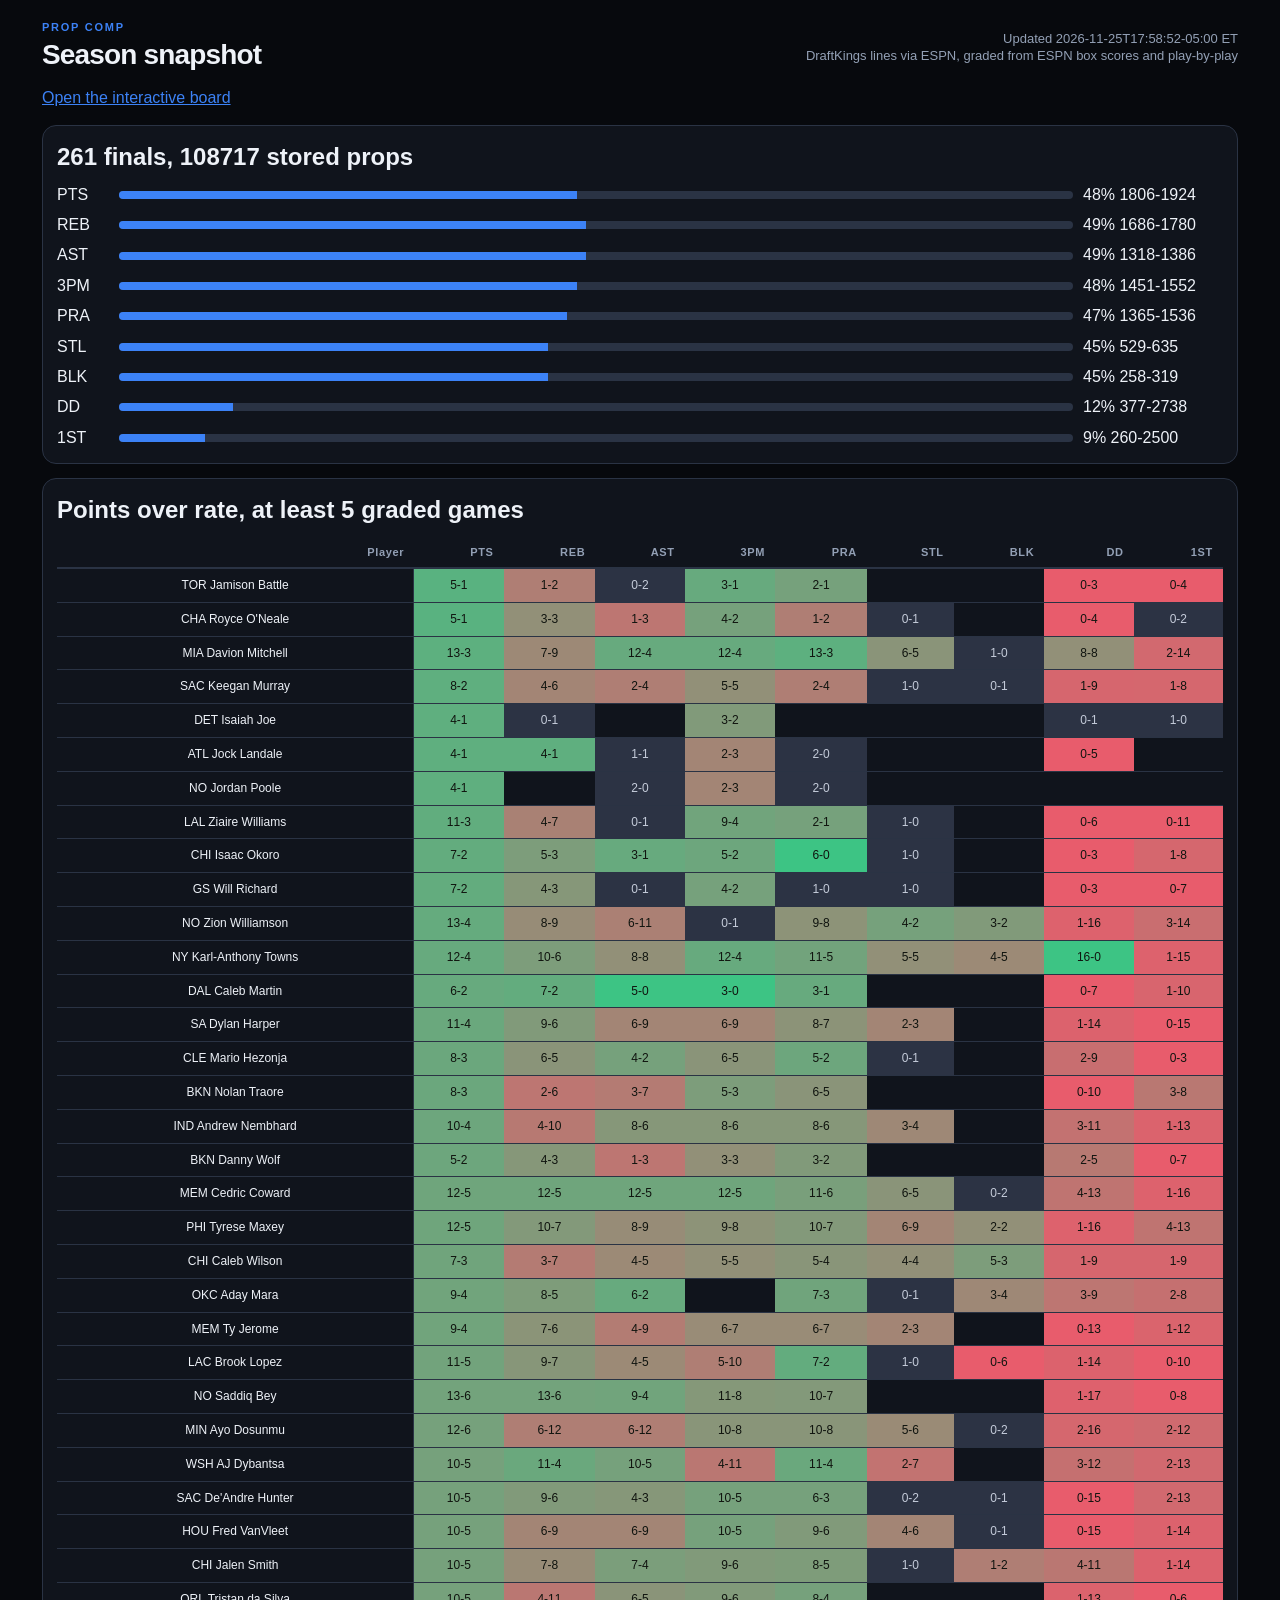
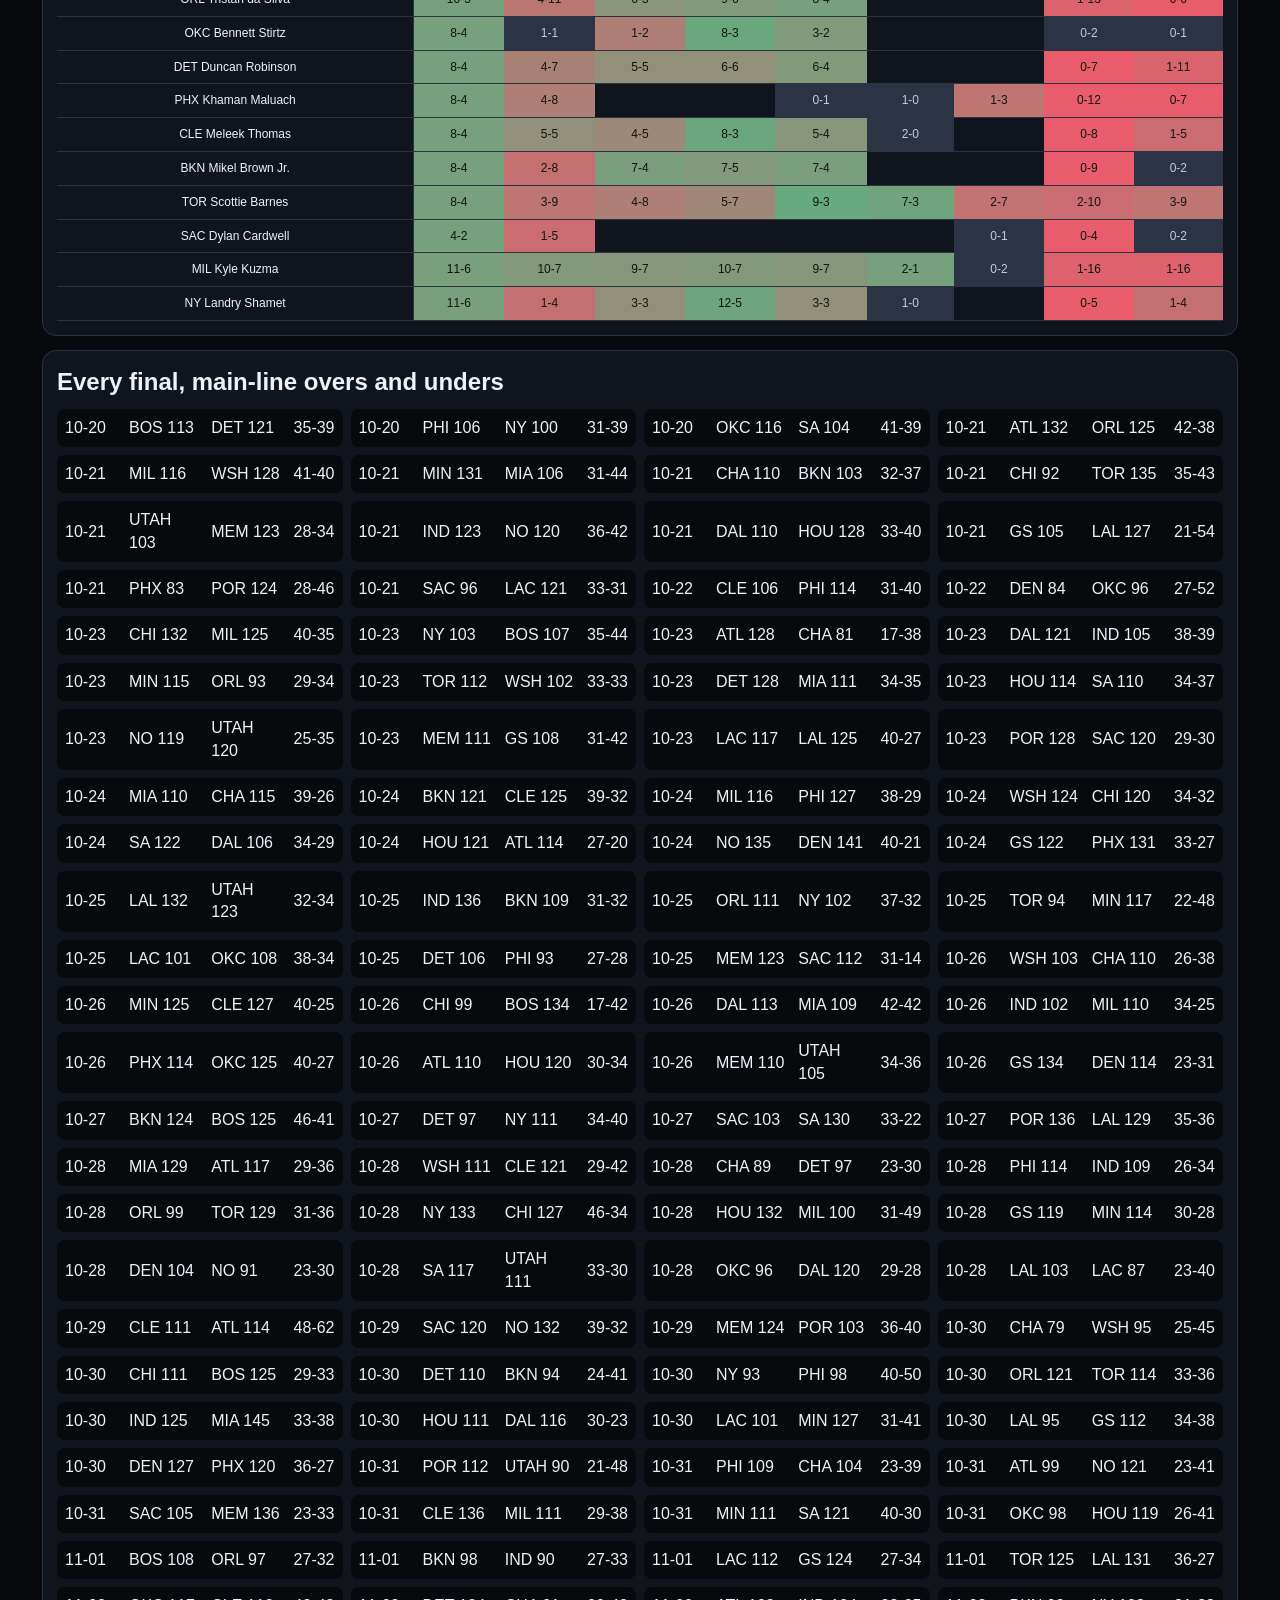
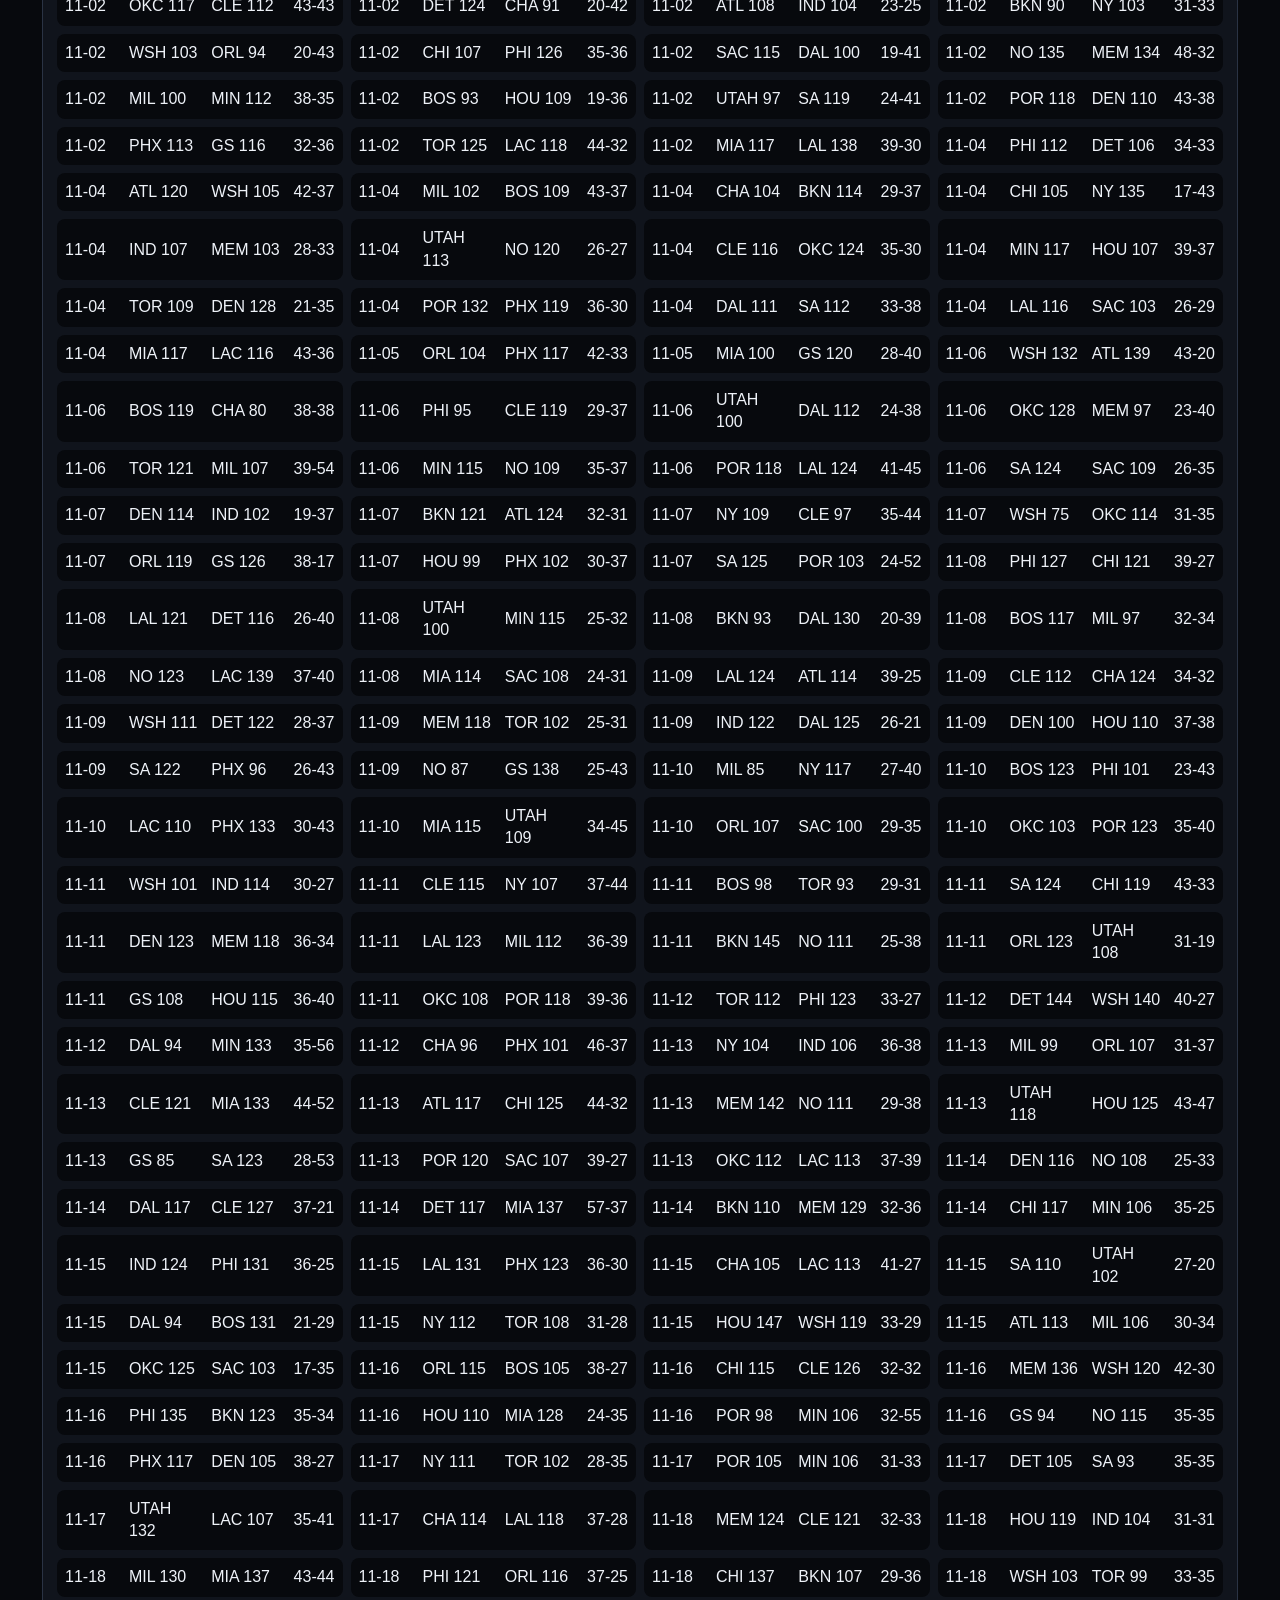
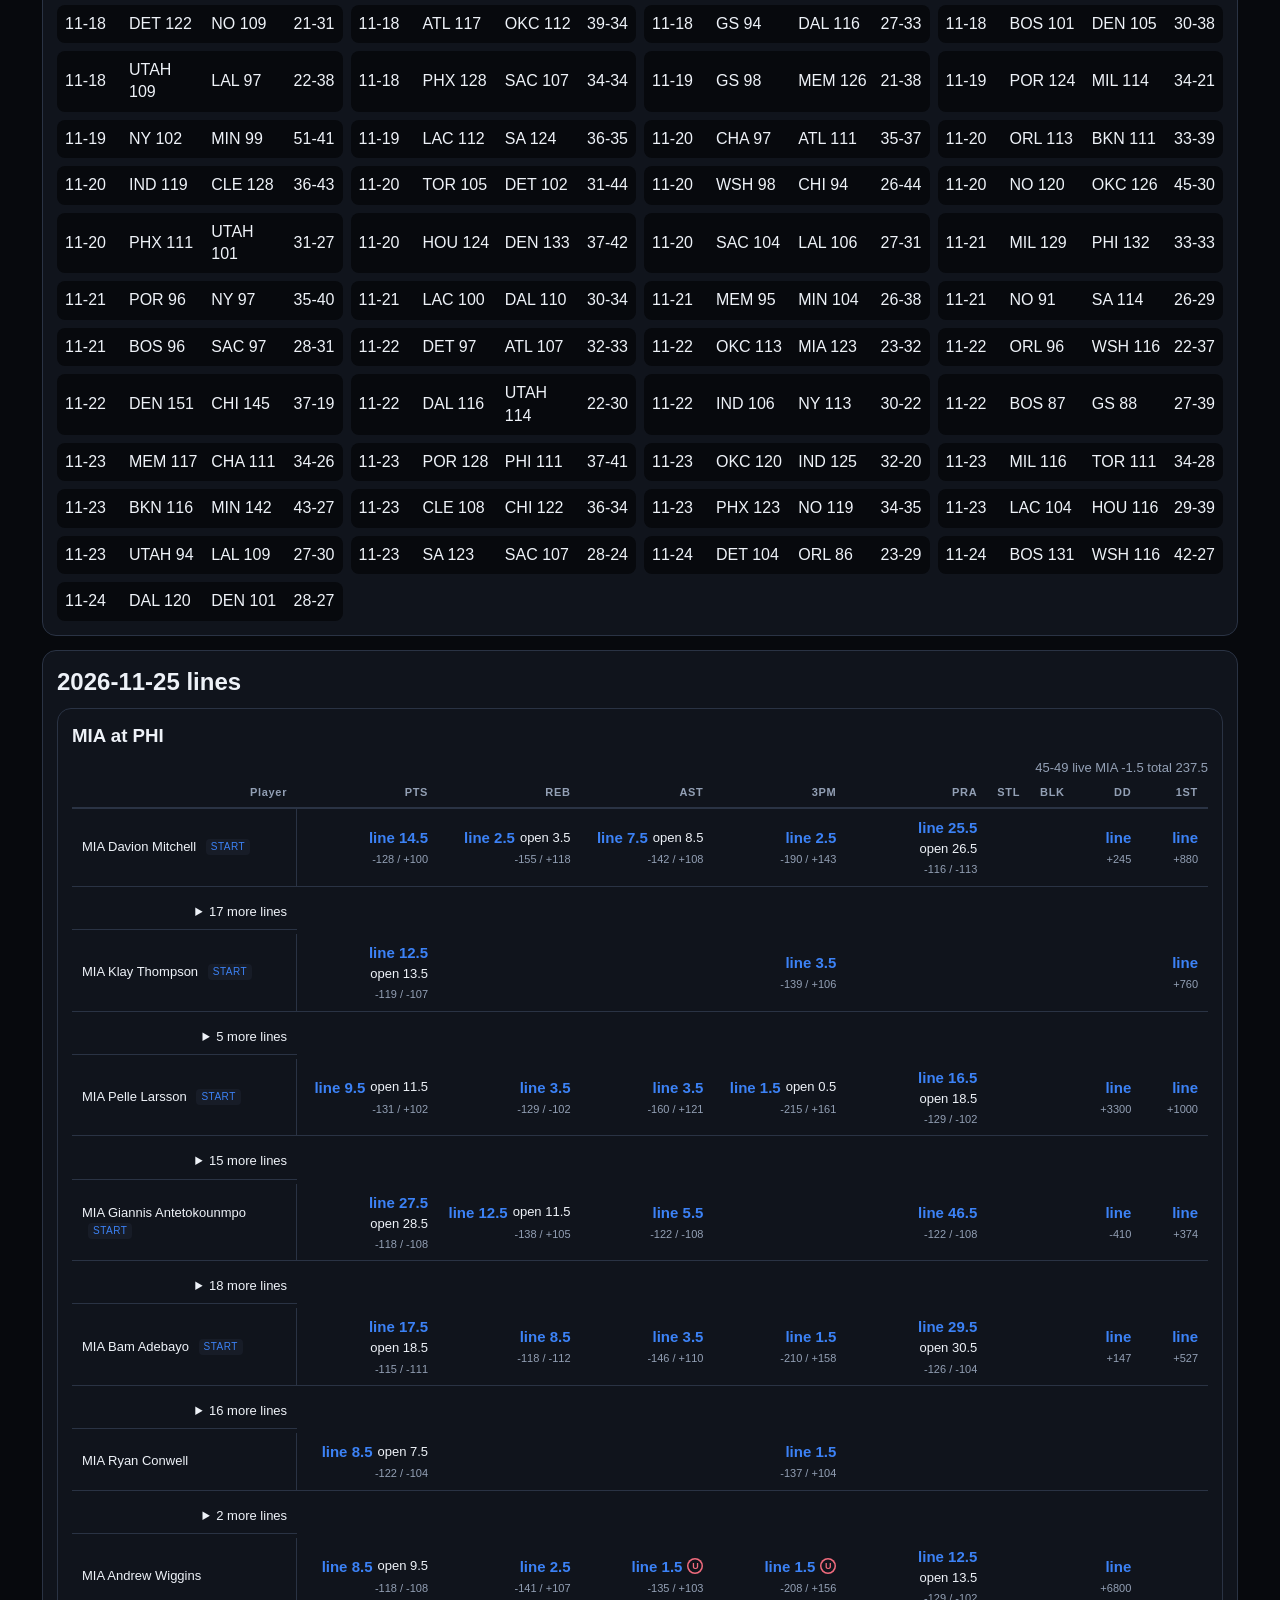
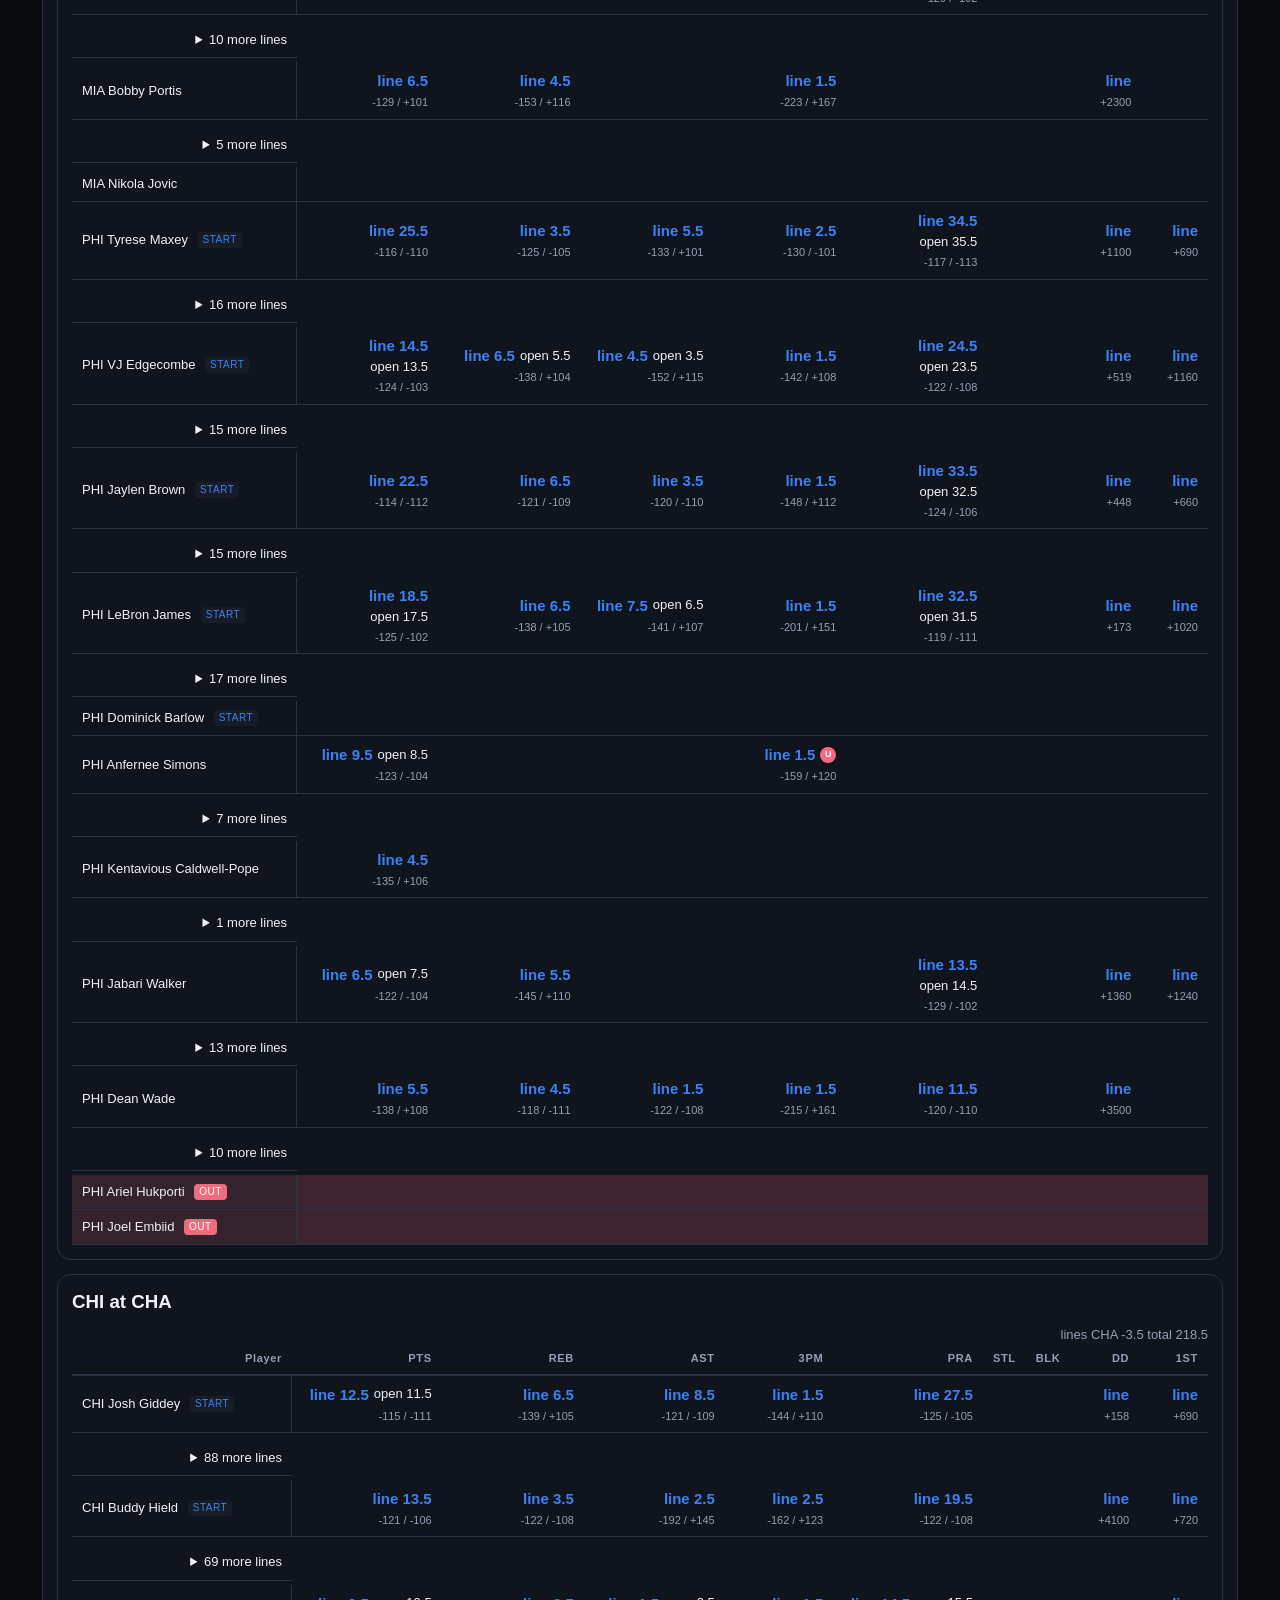
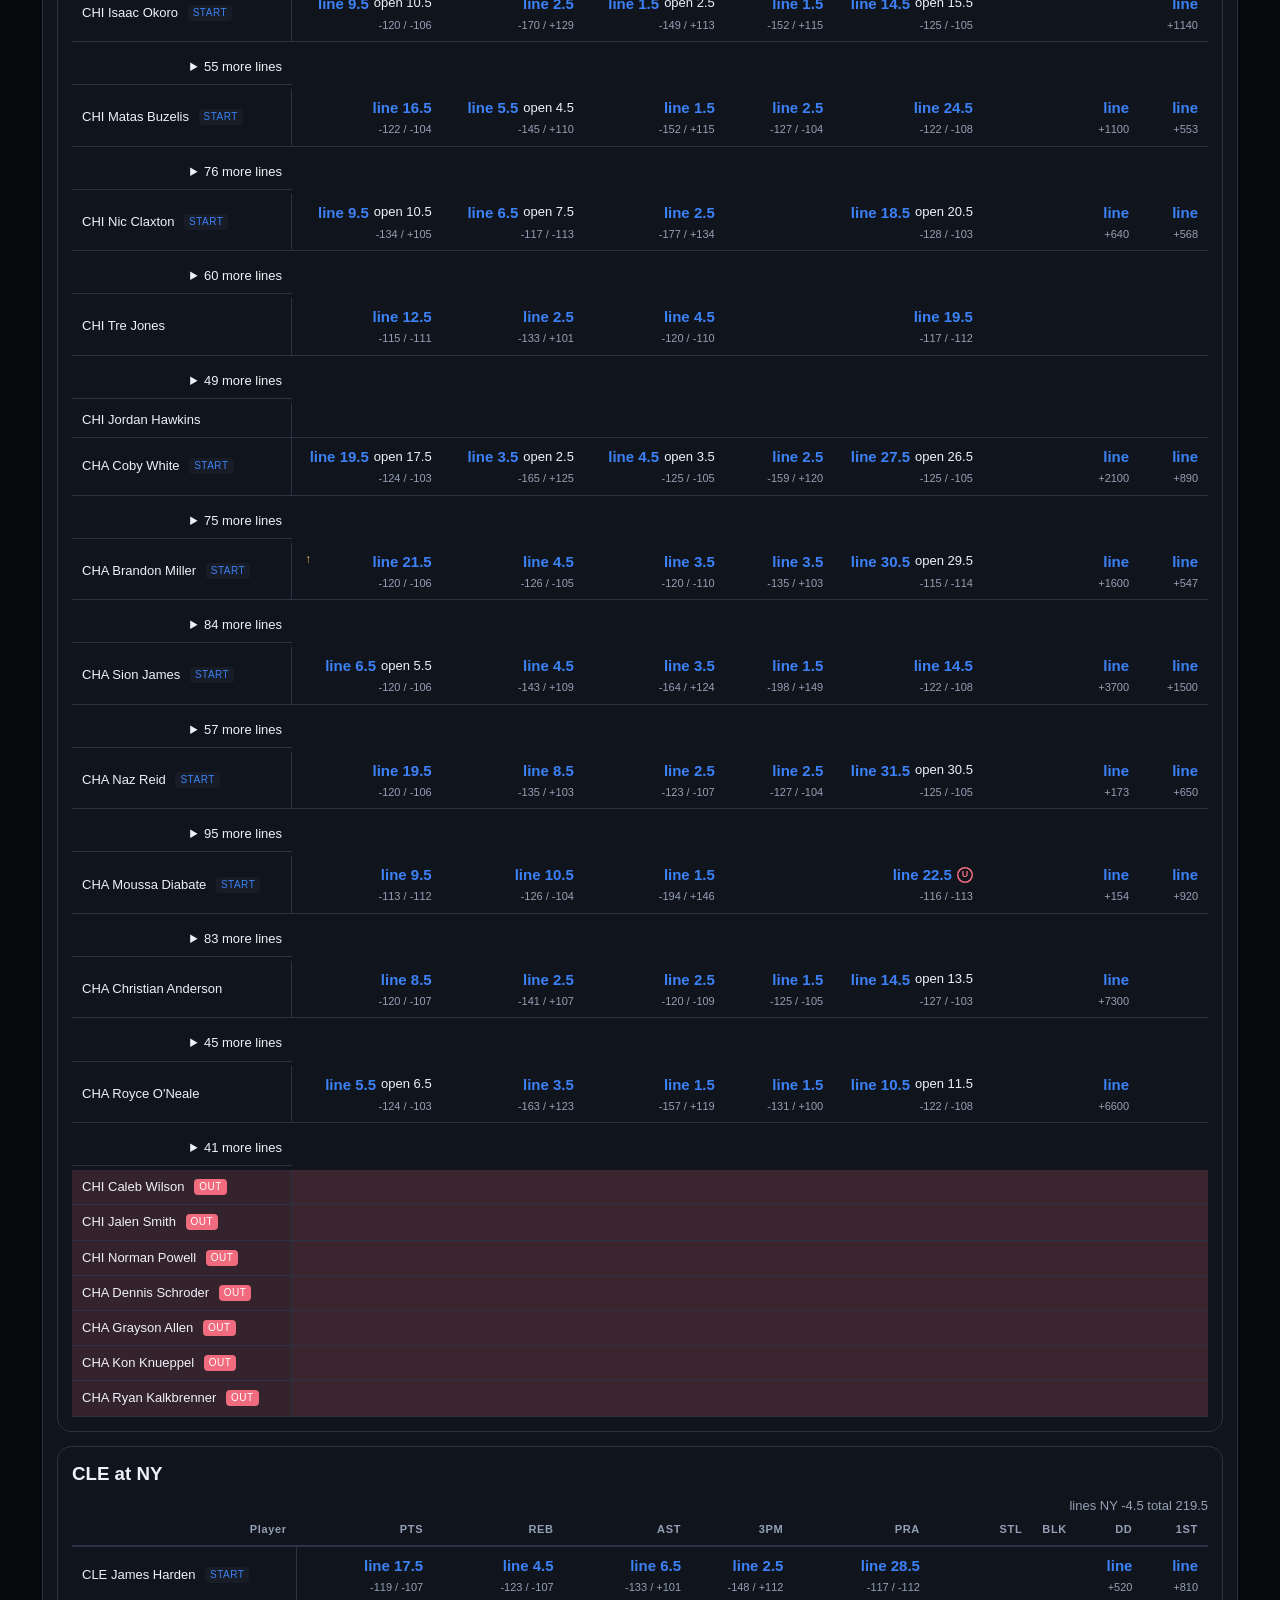
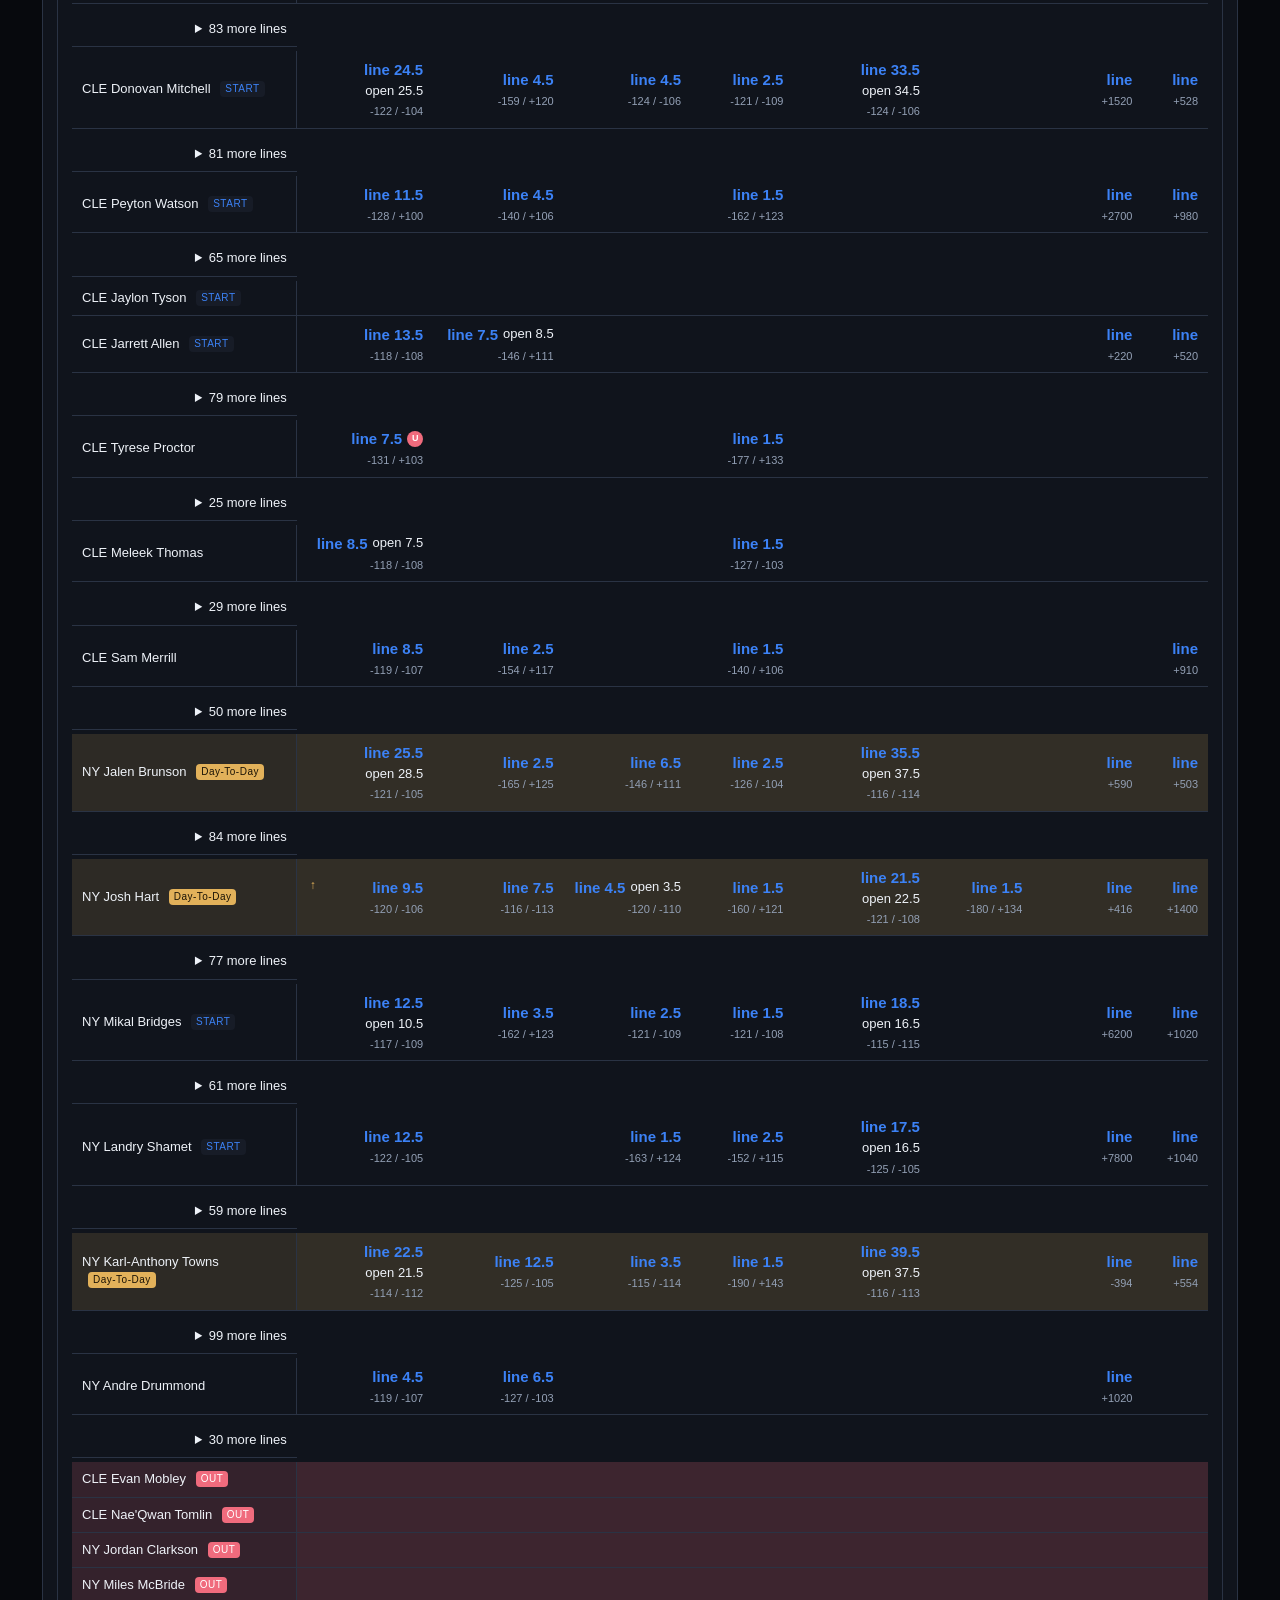
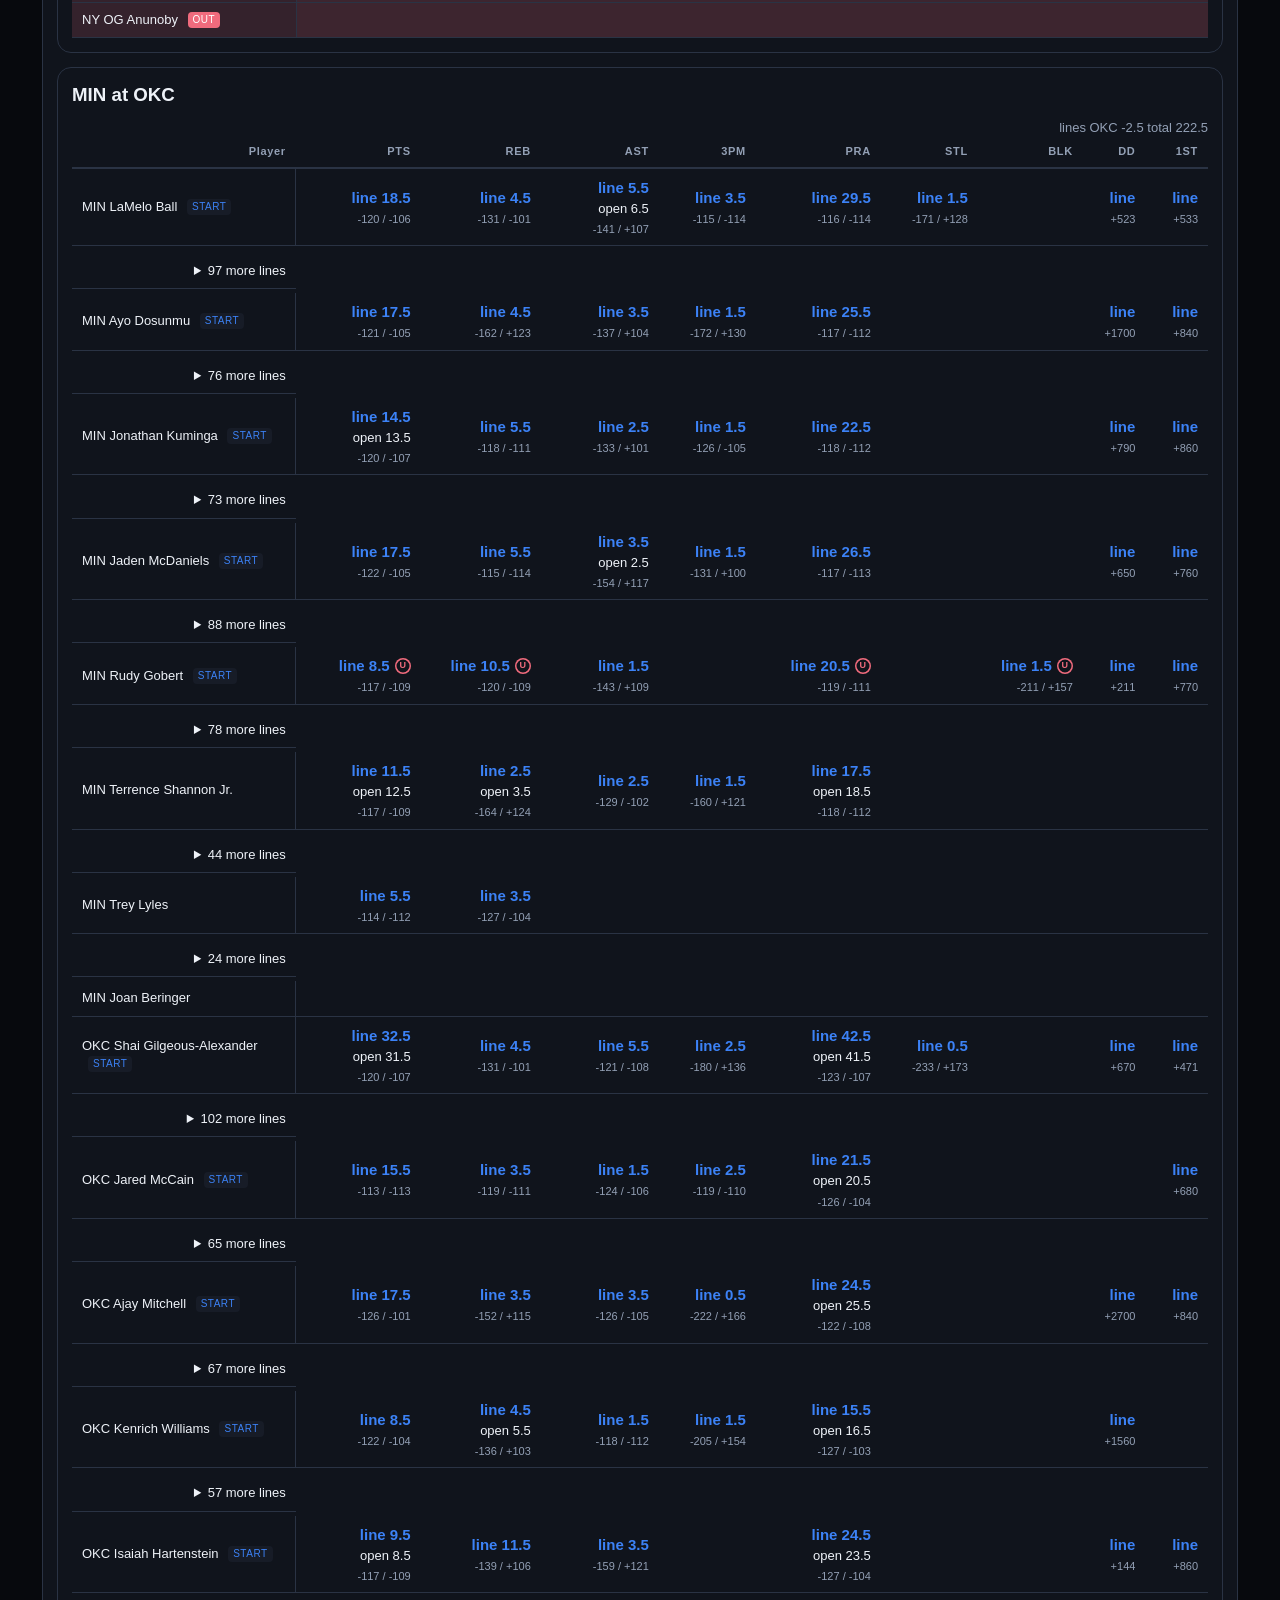
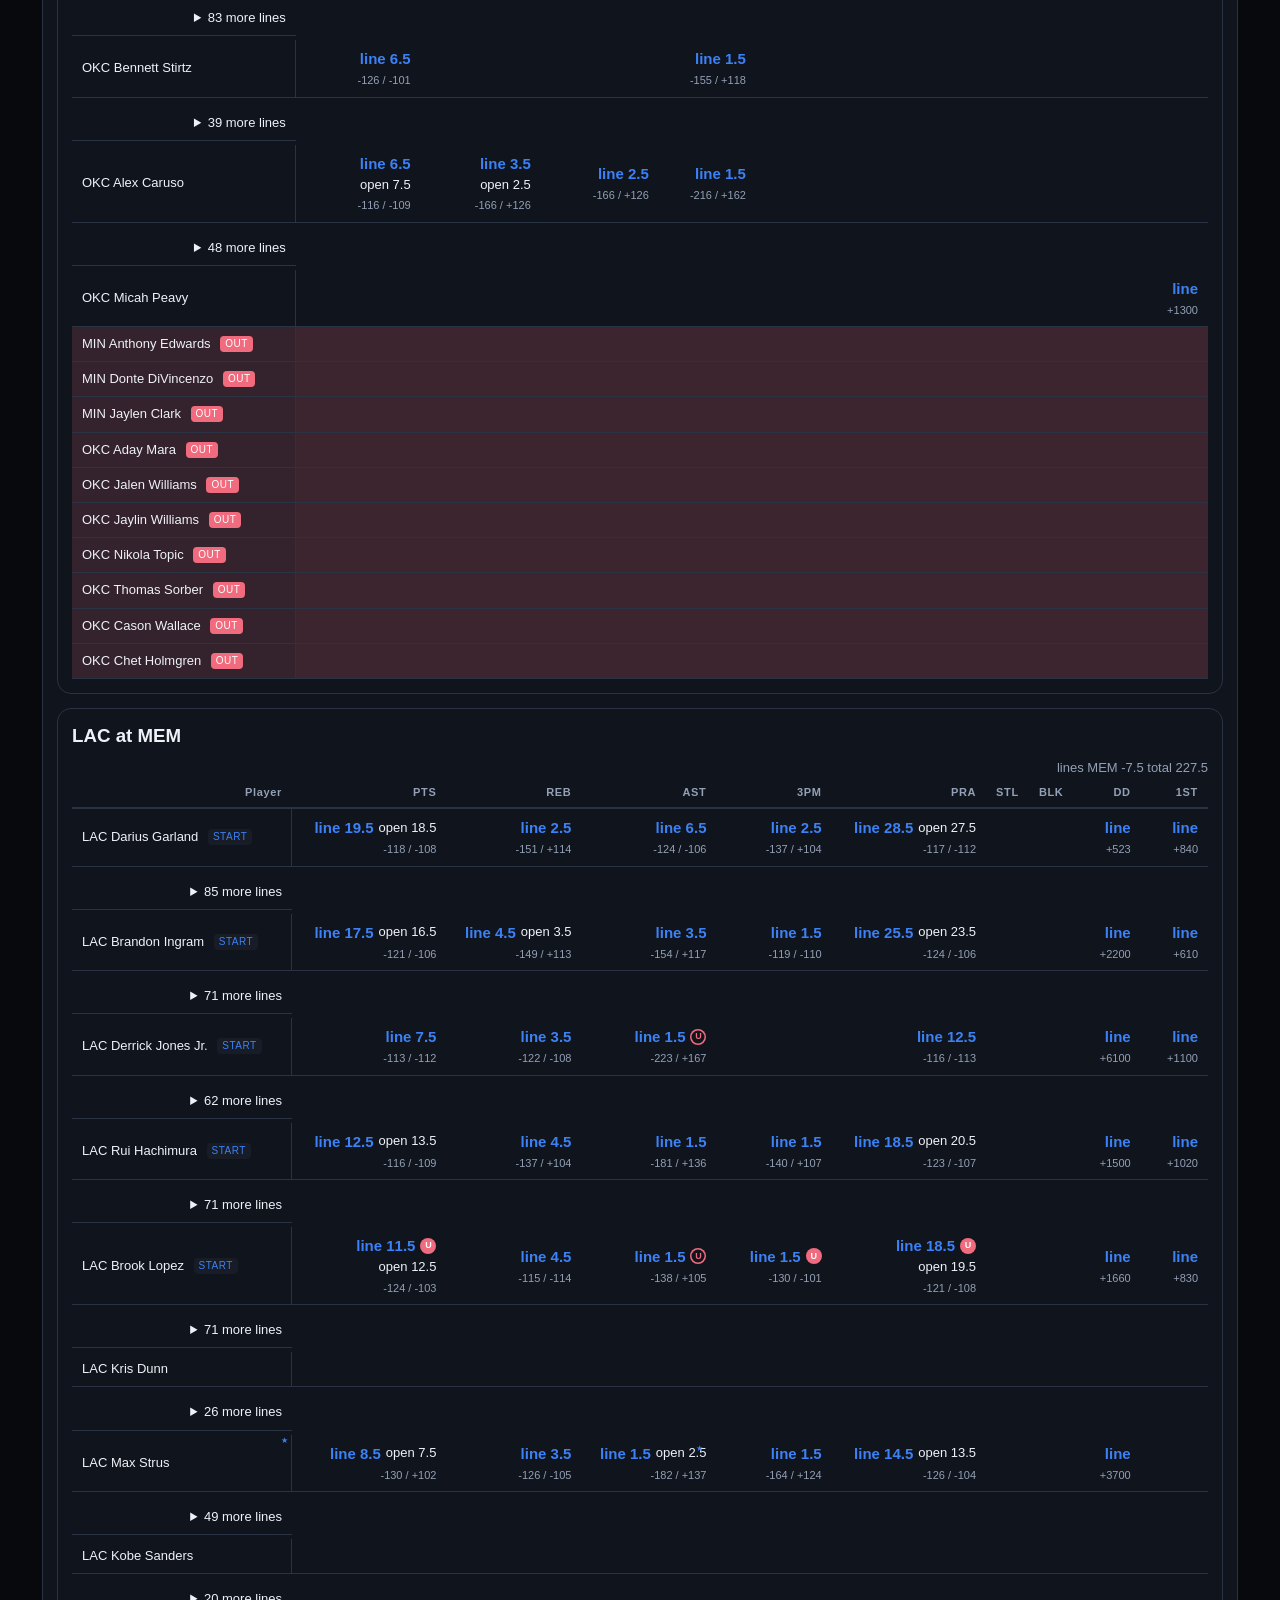
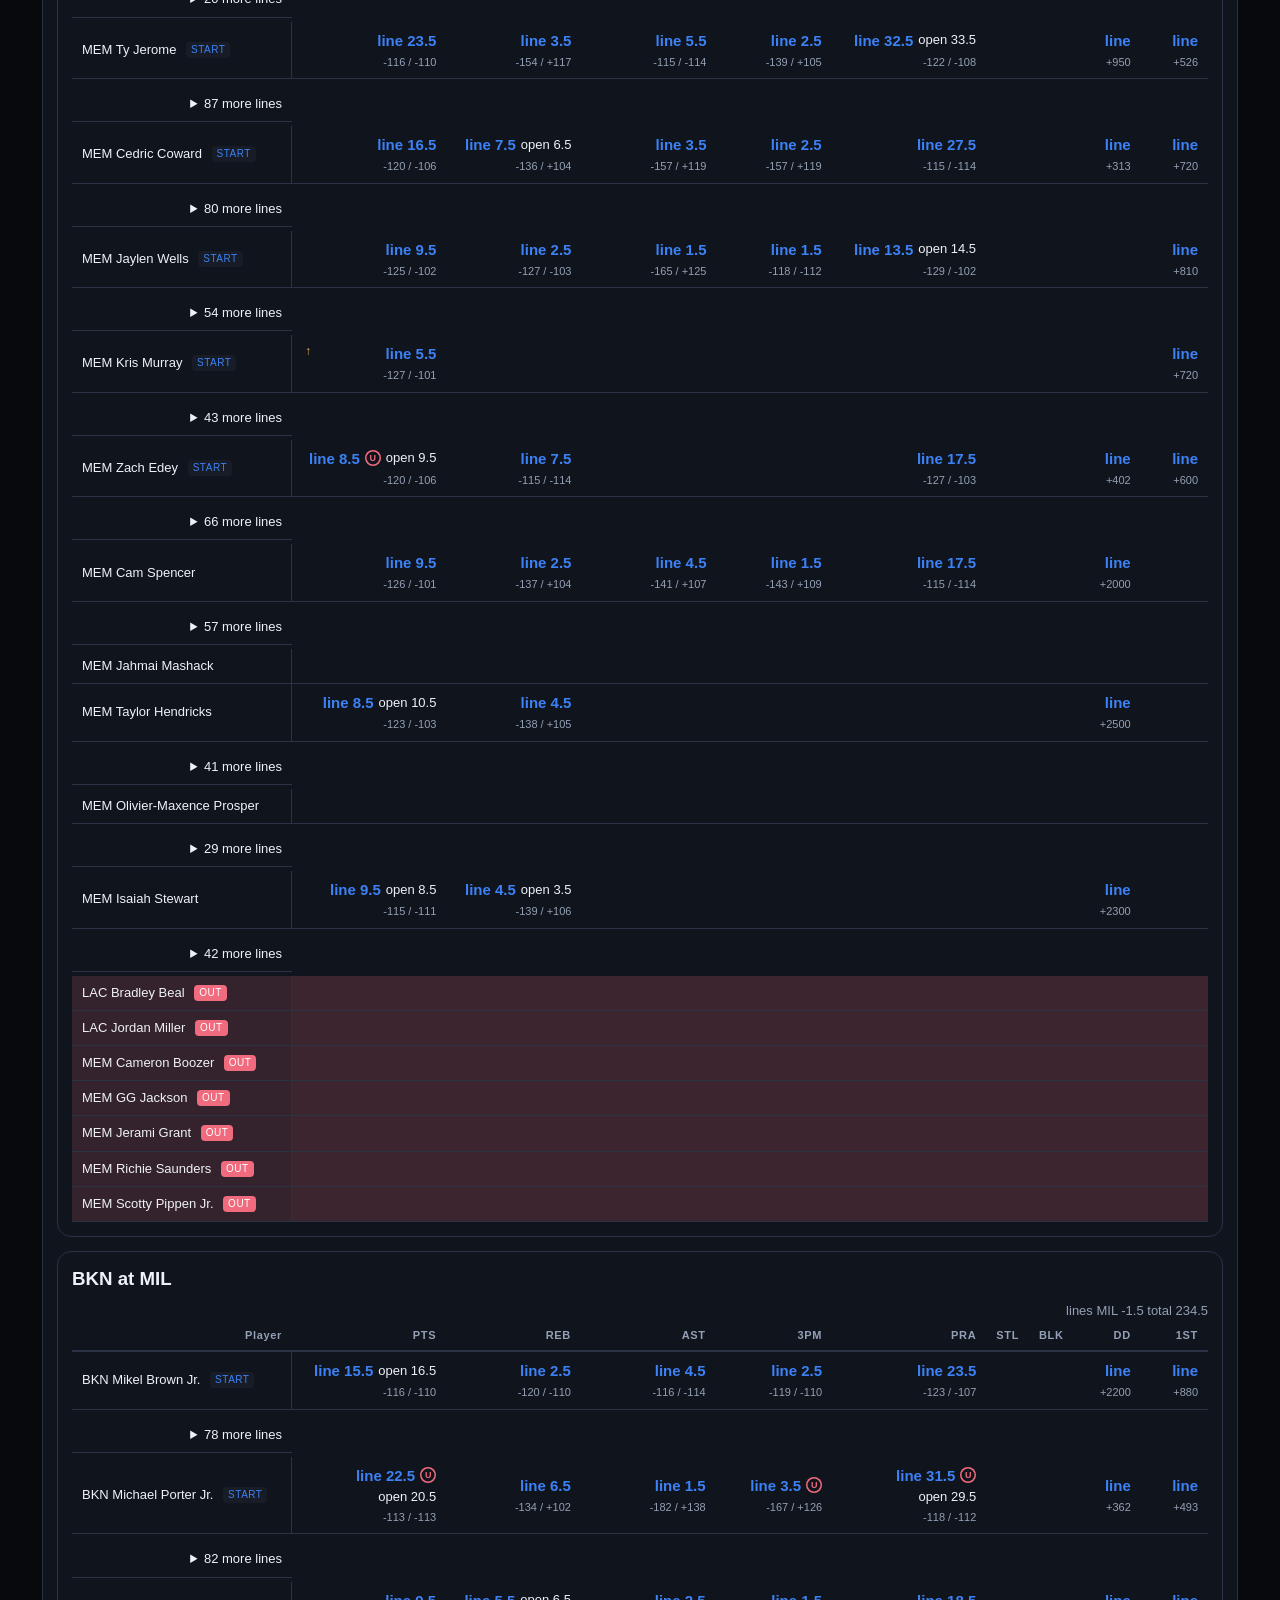
==== docs/snapshot.html @ add300bc "Refresh lines and results." ====
<!DOCTYPE html>
<html lang="en">
<head>
<meta charset="utf-8">
<meta name="viewport" content="width=device-width, initial-scale=1">
<title>Prop Comp snapshot</title>
<link rel="stylesheet" href="styles.css">
</head>
<body>
<header class="top">
<div><p class="mark">Prop Comp</p><h1>Season snapshot</h1></div>
<p class="meta">Updated 2026-11-25T17:58:52-05:00 ET<br>DraftKings lines via ESPN, graded from ESPN box scores and play-by-play</p>
</header>
<p class="jump"><a href="index.html">Open the interactive board</a></p>
<section class="panel">
<h2>261 finals, 108717 stored props</h2>
<div class="bars">
<div class="bar-row"><span>PTS</span><span class="track"><span class="fill" style="width:48%"></span></span><span class="rec">48% 1806-1924</span></div>
<div class="bar-row"><span>REB</span><span class="track"><span class="fill" style="width:49%"></span></span><span class="rec">49% 1686-1780</span></div>
<div class="bar-row"><span>AST</span><span class="track"><span class="fill" style="width:49%"></span></span><span class="rec">49% 1318-1386</span></div>
<div class="bar-row"><span>3PM</span><span class="track"><span class="fill" style="width:48%"></span></span><span class="rec">48% 1451-1552</span></div>
<div class="bar-row"><span>PRA</span><span class="track"><span class="fill" style="width:47%"></span></span><span class="rec">47% 1365-1536</span></div>
<div class="bar-row"><span>STL</span><span class="track"><span class="fill" style="width:45%"></span></span><span class="rec">45% 529-635</span></div>
<div class="bar-row"><span>BLK</span><span class="track"><span class="fill" style="width:45%"></span></span><span class="rec">45% 258-319</span></div>
<div class="bar-row"><span>DD</span><span class="track"><span class="fill" style="width:12%"></span></span><span class="rec">12% 377-2738</span></div>
<div class="bar-row"><span>1ST</span><span class="track"><span class="fill" style="width:9%"></span></span><span class="rec">9% 260-2500</span></div>
</div></section>
<section class="panel"><h2>Points over rate, at least 5 graded games</h2>
<div class="table-wrap"><table class="heat"><thead><tr><th>Player</th><th>PTS</th><th>REB</th><th>AST</th><th>3PM</th><th>PRA</th><th>STL</th><th>BLK</th><th>DD</th><th>1ST</th></tr></thead><tbody><tr><td class="name">TOR Jamison Battle</td><td style="background:rgb(89,178,128);color:#10140f">5-1</td><td style="background:rgb(175,126,116);color:#10140f">1-2</td><td style="background:#2c3344;color:#c5ccda">0-2</td><td style="background:rgb(103,170,126);color:#10140f">3-1</td><td style="background:rgb(118,161,124);color:#10140f">2-1</td><td></td><td></td><td style="background:rgb(232,92,108);color:#10140f">0-3</td><td style="background:rgb(232,92,108);color:#10140f">0-4</td></tr><tr><td class="name">CHA Royce O&#x27;Neale</td><td style="background:rgb(89,178,128);color:#10140f">5-1</td><td style="background:rgb(146,144,120);color:#10140f">3-3</td><td style="background:rgb(189,118,114);color:#10140f">1-3</td><td style="background:rgb(118,161,124);color:#10140f">4-2</td><td style="background:rgb(175,126,116);color:#10140f">1-2</td><td style="background:#2c3344;color:#c5ccda">0-1</td><td></td><td style="background:rgb(232,92,108);color:#10140f">0-4</td><td style="background:#2c3344;color:#c5ccda">0-2</td></tr><tr><td class="name">MIA Davion Mitchell</td><td style="background:rgb(93,176,127);color:#10140f">13-3</td><td style="background:rgb(157,137,118);color:#10140f">7-9</td><td style="background:rgb(103,170,126);color:#10140f">12-4</td><td style="background:rgb(103,170,126);color:#10140f">12-4</td><td style="background:rgb(93,176,127);color:#10140f">13-3</td><td style="background:rgb(138,148,121);color:#10140f">6-5</td><td style="background:#2c3344;color:#c5ccda">1-0</td><td style="background:rgb(146,144,120);color:#10140f">8-8</td><td style="background:rgb(210,105,111);color:#10140f">2-14</td></tr><tr><td class="name">SAC Keegan Murray</td><td style="background:rgb(95,175,127);color:#10140f">8-2</td><td style="background:rgb(163,133,117);color:#10140f">4-6</td><td style="background:rgb(175,126,116);color:#10140f">2-4</td><td style="background:rgb(146,144,120);color:#10140f">5-5</td><td style="background:rgb(175,126,116);color:#10140f">2-4</td><td style="background:#2c3344;color:#c5ccda">1-0</td><td style="background:#2c3344;color:#c5ccda">0-1</td><td style="background:rgb(214,102,110);color:#10140f">1-9</td><td style="background:rgb(213,103,110);color:#10140f">1-8</td></tr><tr><td class="name">DET Isaiah Joe</td><td style="background:rgb(95,175,127);color:#10140f">4-1</td><td style="background:#2c3344;color:#c5ccda">0-1</td><td></td><td style="background:rgb(129,154,122);color:#10140f">3-2</td><td></td><td></td><td></td><td style="background:#2c3344;color:#c5ccda">0-1</td><td style="background:#2c3344;color:#c5ccda">1-0</td></tr><tr><td class="name">ATL Jock Landale</td><td style="background:rgb(95,175,127);color:#10140f">4-1</td><td style="background:rgb(95,175,127);color:#10140f">4-1</td><td style="background:#2c3344;color:#c5ccda">1-1</td><td style="background:rgb(163,133,117);color:#10140f">2-3</td><td style="background:#2c3344;color:#c5ccda">2-0</td><td></td><td></td><td style="background:rgb(232,92,108);color:#10140f">0-5</td><td></td></tr><tr><td class="name">NO Jordan Poole</td><td style="background:rgb(95,175,127);color:#10140f">4-1</td><td></td><td style="background:#2c3344;color:#c5ccda">2-0</td><td style="background:rgb(163,133,117);color:#10140f">2-3</td><td style="background:#2c3344;color:#c5ccda">2-0</td><td></td><td></td><td></td><td></td></tr><tr><td class="name">LAL Ziaire Williams</td><td style="background:rgb(97,173,126);color:#10140f">11-3</td><td style="background:rgb(169,129,116);color:#10140f">4-7</td><td style="background:#2c3344;color:#c5ccda">0-1</td><td style="background:rgb(113,164,124);color:#10140f">9-4</td><td style="background:rgb(118,161,124);color:#10140f">2-1</td><td style="background:#2c3344;color:#c5ccda">1-0</td><td></td><td style="background:rgb(232,92,108);color:#10140f">0-6</td><td style="background:rgb(232,92,108);color:#10140f">0-11</td></tr><tr><td class="name">CHI Isaac Okoro</td><td style="background:rgb(99,172,126);color:#10140f">7-2</td><td style="background:rgb(125,157,123);color:#10140f">5-3</td><td style="background:rgb(103,170,126);color:#10140f">3-1</td><td style="background:rgb(109,166,125);color:#10140f">5-2</td><td style="background:rgb(61,196,132);color:#10140f">6-0</td><td style="background:#2c3344;color:#c5ccda">1-0</td><td></td><td style="background:rgb(232,92,108);color:#10140f">0-3</td><td style="background:rgb(213,103,110);color:#10140f">1-8</td></tr><tr><td class="name">GS Will Richard</td><td style="background:rgb(99,172,126);color:#10140f">7-2</td><td style="background:rgb(134,151,121);color:#10140f">4-3</td><td style="background:#2c3344;color:#c5ccda">0-1</td><td style="background:rgb(118,161,124);color:#10140f">4-2</td><td style="background:#2c3344;color:#c5ccda">1-0</td><td style="background:#2c3344;color:#c5ccda">1-0</td><td></td><td style="background:rgb(232,92,108);color:#10140f">0-3</td><td style="background:rgb(232,92,108);color:#10140f">0-7</td></tr><tr><td class="name">NO Zion Williamson</td><td style="background:rgb(101,171,126);color:#10140f">13-4</td><td style="background:rgb(151,140,119);color:#10140f">8-9</td><td style="background:rgb(171,128,116);color:#10140f">6-11</td><td style="background:#2c3344;color:#c5ccda">0-1</td><td style="background:rgb(141,147,120);color:#10140f">9-8</td><td style="background:rgb(118,161,124);color:#10140f">4-2</td><td style="background:rgb(129,154,122);color:#10140f">3-2</td><td style="background:rgb(221,98,109);color:#10140f">1-16</td><td style="background:rgb(201,110,112);color:#10140f">3-14</td></tr><tr><td class="name">NY Karl-Anthony Towns</td><td style="background:rgb(103,170,126);color:#10140f">12-4</td><td style="background:rgb(125,157,123);color:#10140f">10-6</td><td style="background:rgb(146,144,120);color:#10140f">8-8</td><td style="background:rgb(103,170,126);color:#10140f">12-4</td><td style="background:rgb(114,163,124);color:#10140f">11-5</td><td style="background:rgb(146,144,120);color:#10140f">5-5</td><td style="background:rgb(156,138,118);color:#10140f">4-5</td><td style="background:rgb(61,196,132);color:#10140f">16-0</td><td style="background:rgb(221,98,109);color:#10140f">1-15</td></tr><tr><td class="name">DAL Caleb Martin</td><td style="background:rgb(103,170,126);color:#10140f">6-2</td><td style="background:rgb(99,172,126);color:#10140f">7-2</td><td style="background:rgb(61,196,132);color:#10140f">5-0</td><td style="background:rgb(61,196,132);color:#10140f">3-0</td><td style="background:rgb(103,170,126);color:#10140f">3-1</td><td></td><td></td><td style="background:rgb(232,92,108);color:#10140f">0-7</td><td style="background:rgb(216,101,110);color:#10140f">1-10</td></tr><tr><td class="name">SA Dylan Harper</td><td style="background:rgb(106,168,125);color:#10140f">11-4</td><td style="background:rgb(129,154,122);color:#10140f">9-6</td><td style="background:rgb(163,133,117);color:#10140f">6-9</td><td style="background:rgb(163,133,117);color:#10140f">6-9</td><td style="background:rgb(140,147,120);color:#10140f">8-7</td><td style="background:rgb(163,133,117);color:#10140f">2-3</td><td></td><td style="background:rgb(220,98,109);color:#10140f">1-14</td><td style="background:rgb(232,92,108);color:#10140f">0-15</td></tr><tr><td class="name">CLE Mario Hezonja</td><td style="background:rgb(107,167,125);color:#10140f">8-3</td><td style="background:rgb(138,148,121);color:#10140f">6-5</td><td style="background:rgb(118,161,124);color:#10140f">4-2</td><td style="background:rgb(138,148,121);color:#10140f">6-5</td><td style="background:rgb(109,166,125);color:#10140f">5-2</td><td style="background:#2c3344;color:#c5ccda">0-1</td><td></td><td style="background:rgb(200,110,112);color:#10140f">2-9</td><td style="background:rgb(232,92,108);color:#10140f">0-3</td></tr><tr><td class="name">BKN Nolan Traore</td><td style="background:rgb(107,167,125);color:#10140f">8-3</td><td style="background:rgb(189,118,114);color:#10140f">2-6</td><td style="background:rgb(180,123,115);color:#10140f">3-7</td><td style="background:rgb(125,157,123);color:#10140f">5-3</td><td style="background:rgb(138,148,121);color:#10140f">6-5</td><td></td><td></td><td style="background:rgb(232,92,108);color:#10140f">0-10</td><td style="background:rgb(185,120,114);color:#10140f">3-8</td></tr><tr><td class="name">IND Andrew Nembhard</td><td style="background:rgb(109,166,125);color:#10140f">10-4</td><td style="background:rgb(183,121,114);color:#10140f">4-10</td><td style="background:rgb(134,151,121);color:#10140f">8-6</td><td style="background:rgb(134,151,121);color:#10140f">8-6</td><td style="background:rgb(134,151,121);color:#10140f">8-6</td><td style="background:rgb(158,136,118);color:#10140f">3-4</td><td></td><td style="background:rgb(195,114,113);color:#10140f">3-11</td><td style="background:rgb(219,99,109);color:#10140f">1-13</td></tr><tr><td class="name">BKN Danny Wolf</td><td style="background:rgb(109,166,125);color:#10140f">5-2</td><td style="background:rgb(134,151,121);color:#10140f">4-3</td><td style="background:rgb(189,118,114);color:#10140f">1-3</td><td style="background:rgb(146,144,120);color:#10140f">3-3</td><td style="background:rgb(129,154,122);color:#10140f">3-2</td><td></td><td></td><td style="background:rgb(183,121,114);color:#10140f">2-5</td><td style="background:rgb(232,92,108);color:#10140f">0-7</td></tr><tr><td class="name">MEM Cedric Coward</td><td style="background:rgb(111,165,124);color:#10140f">12-5</td><td style="background:rgb(111,165,124);color:#10140f">12-5</td><td style="background:rgb(111,165,124);color:#10140f">12-5</td><td style="background:rgb(111,165,124);color:#10140f">12-5</td><td style="background:rgb(121,159,123);color:#10140f">11-6</td><td style="background:rgb(138,148,121);color:#10140f">6-5</td><td style="background:#2c3344;color:#c5ccda">0-2</td><td style="background:rgb(191,116,113);color:#10140f">4-13</td><td style="background:rgb(221,98,109);color:#10140f">1-16</td></tr><tr><td class="name">PHI Tyrese Maxey</td><td style="background:rgb(111,165,124);color:#10140f">12-5</td><td style="background:rgb(131,153,122);color:#10140f">10-7</td><td style="background:rgb(151,140,119);color:#10140f">8-9</td><td style="background:rgb(141,147,120);color:#10140f">9-8</td><td style="background:rgb(131,153,122);color:#10140f">10-7</td><td style="background:rgb(163,133,117);color:#10140f">6-9</td><td style="background:rgb(146,144,120);color:#10140f">2-2</td><td style="background:rgb(221,98,109);color:#10140f">1-16</td><td style="background:rgb(191,116,113);color:#10140f">4-13</td></tr><tr><td class="name">CHI Caleb Wilson</td><td style="background:rgb(112,164,124);color:#10140f">7-3</td><td style="background:rgb(180,123,115);color:#10140f">3-7</td><td style="background:rgb(156,138,118);color:#10140f">4-5</td><td style="background:rgb(146,144,120);color:#10140f">5-5</td><td style="background:rgb(137,149,121);color:#10140f">5-4</td><td style="background:rgb(146,144,120);color:#10140f">4-4</td><td style="background:rgb(125,157,123);color:#10140f">5-3</td><td style="background:rgb(214,102,110);color:#10140f">1-9</td><td style="background:rgb(214,102,110);color:#10140f">1-9</td></tr><tr><td class="name">OKC Aday Mara</td><td style="background:rgb(113,164,124);color:#10140f">9-4</td><td style="background:rgb(126,156,122);color:#10140f">8-5</td><td style="background:rgb(103,170,126);color:#10140f">6-2</td><td></td><td style="background:rgb(112,164,124);color:#10140f">7-3</td><td style="background:#2c3344;color:#c5ccda">0-1</td><td style="background:rgb(158,136,118);color:#10140f">3-4</td><td style="background:rgb(189,118,114);color:#10140f">3-9</td><td style="background:rgb(197,112,112);color:#10140f">2-8</td></tr><tr><td class="name">MEM Ty Jerome</td><td style="background:rgb(113,164,124);color:#10140f">9-4</td><td style="background:rgb(139,148,120);color:#10140f">7-6</td><td style="background:rgb(179,124,115);color:#10140f">4-9</td><td style="background:rgb(153,140,119);color:#10140f">6-7</td><td style="background:rgb(153,140,119);color:#10140f">6-7</td><td style="background:rgb(163,133,117);color:#10140f">2-3</td><td></td><td style="background:rgb(232,92,108);color:#10140f">0-13</td><td style="background:rgb(218,100,109);color:#10140f">1-12</td></tr><tr><td class="name">LAC Brook Lopez</td><td style="background:rgb(114,163,124);color:#10140f">11-5</td><td style="background:rgb(135,150,121);color:#10140f">9-7</td><td style="background:rgb(156,138,118);color:#10140f">4-5</td><td style="background:rgb(175,126,116);color:#10140f">5-10</td><td style="background:rgb(99,172,126);color:#10140f">7-2</td><td style="background:#2c3344;color:#c5ccda">1-0</td><td style="background:rgb(232,92,108);color:#10140f">0-6</td><td style="background:rgb(220,98,109);color:#10140f">1-14</td><td style="background:rgb(232,92,108);color:#10140f">0-10</td></tr><tr><td class="name">NO Saddiq Bey</td><td style="background:rgb(115,163,124);color:#10140f">13-6</td><td style="background:rgb(115,163,124);color:#10140f">13-6</td><td style="background:rgb(113,164,124);color:#10140f">9-4</td><td style="background:rgb(133,152,121);color:#10140f">11-8</td><td style="background:rgb(131,153,122);color:#10140f">10-7</td><td></td><td></td><td style="background:rgb(222,97,109);color:#10140f">1-17</td><td style="background:rgb(232,92,108);color:#10140f">0-8</td></tr><tr><td class="name">MIN Ayo Dosunmu</td><td style="background:rgb(118,161,124);color:#10140f">12-6</td><td style="background:rgb(175,126,116);color:#10140f">6-12</td><td style="background:rgb(175,126,116);color:#10140f">6-12</td><td style="background:rgb(137,149,121);color:#10140f">10-8</td><td style="background:rgb(137,149,121);color:#10140f">10-8</td><td style="background:rgb(154,139,118);color:#10140f">5-6</td><td style="background:#2c3344;color:#c5ccda">0-2</td><td style="background:rgb(213,103,110);color:#10140f">2-16</td><td style="background:rgb(207,106,111);color:#10140f">2-12</td></tr><tr><td class="name">WSH AJ Dybantsa</td><td style="background:rgb(118,161,124);color:#10140f">10-5</td><td style="background:rgb(106,168,125);color:#10140f">11-4</td><td style="background:rgb(118,161,124);color:#10140f">10-5</td><td style="background:rgb(186,119,114);color:#10140f">4-11</td><td style="background:rgb(106,168,125);color:#10140f">11-4</td><td style="background:rgb(194,115,113);color:#10140f">2-7</td><td></td><td style="background:rgb(197,112,112);color:#10140f">3-12</td><td style="background:rgb(209,105,111);color:#10140f">2-13</td></tr><tr><td class="name">SAC De&#x27;Andre Hunter</td><td style="background:rgb(118,161,124);color:#10140f">10-5</td><td style="background:rgb(129,154,122);color:#10140f">9-6</td><td style="background:rgb(134,151,121);color:#10140f">4-3</td><td style="background:rgb(118,161,124);color:#10140f">10-5</td><td style="background:rgb(118,161,124);color:#10140f">6-3</td><td style="background:#2c3344;color:#c5ccda">0-2</td><td style="background:#2c3344;color:#c5ccda">0-1</td><td style="background:rgb(232,92,108);color:#10140f">0-15</td><td style="background:rgb(209,105,111);color:#10140f">2-13</td></tr><tr><td class="name">HOU Fred VanVleet</td><td style="background:rgb(118,161,124);color:#10140f">10-5</td><td style="background:rgb(163,133,117);color:#10140f">6-9</td><td style="background:rgb(163,133,117);color:#10140f">6-9</td><td style="background:rgb(118,161,124);color:#10140f">10-5</td><td style="background:rgb(129,154,122);color:#10140f">9-6</td><td style="background:rgb(163,133,117);color:#10140f">4-6</td><td style="background:#2c3344;color:#c5ccda">0-1</td><td style="background:rgb(232,92,108);color:#10140f">0-15</td><td style="background:rgb(220,98,109);color:#10140f">1-14</td></tr><tr><td class="name">CHI Jalen Smith</td><td style="background:rgb(118,161,124);color:#10140f">10-5</td><td style="background:rgb(152,140,119);color:#10140f">7-8</td><td style="background:rgb(123,158,123);color:#10140f">7-4</td><td style="background:rgb(129,154,122);color:#10140f">9-6</td><td style="background:rgb(126,156,122);color:#10140f">8-5</td><td style="background:#2c3344;color:#c5ccda">1-0</td><td style="background:rgb(175,126,116);color:#10140f">1-2</td><td style="background:rgb(186,119,114);color:#10140f">4-11</td><td style="background:rgb(220,98,109);color:#10140f">1-14</td></tr><tr><td class="name">ORL Tristan da Silva</td><td style="background:rgb(118,161,124);color:#10140f">10-5</td><td style="background:rgb(186,119,114);color:#10140f">4-11</td><td style="background:rgb(138,148,121);color:#10140f">6-5</td><td style="background:rgb(129,154,122);color:#10140f">9-6</td><td style="background:rgb(118,161,124);color:#10140f">8-4</td><td></td><td></td><td style="background:rgb(219,99,109);color:#10140f">1-13</td><td style="background:rgb(232,92,108);color:#10140f">0-6</td></tr><tr><td class="name">OKC Bennett Stirtz</td><td style="background:rgb(118,161,124);color:#10140f">8-4</td><td style="background:#2c3344;color:#c5ccda">1-1</td><td style="background:rgb(175,126,116);color:#10140f">1-2</td><td style="background:rgb(107,167,125);color:#10140f">8-3</td><td style="background:rgb(129,154,122);color:#10140f">3-2</td><td></td><td></td><td style="background:#2c3344;color:#c5ccda">0-2</td><td style="background:#2c3344;color:#c5ccda">0-1</td></tr><tr><td class="name">DET Duncan Robinson</td><td style="background:rgb(118,161,124);color:#10140f">8-4</td><td style="background:rgb(169,129,116);color:#10140f">4-7</td><td style="background:rgb(146,144,120);color:#10140f">5-5</td><td style="background:rgb(146,144,120);color:#10140f">6-6</td><td style="background:rgb(129,154,122);color:#10140f">6-4</td><td></td><td></td><td style="background:rgb(232,92,108);color:#10140f">0-7</td><td style="background:rgb(217,100,110);color:#10140f">1-11</td></tr><tr><td class="name">PHX Khaman Maluach</td><td style="background:rgb(118,161,124);color:#10140f">8-4</td><td style="background:rgb(175,126,116);color:#10140f">4-8</td><td></td><td></td><td style="background:#2c3344;color:#c5ccda">0-1</td><td style="background:#2c3344;color:#c5ccda">1-0</td><td style="background:rgb(189,118,114);color:#10140f">1-3</td><td style="background:rgb(232,92,108);color:#10140f">0-12</td><td style="background:rgb(232,92,108);color:#10140f">0-7</td></tr><tr><td class="name">CLE Meleek Thomas</td><td style="background:rgb(118,161,124);color:#10140f">8-4</td><td style="background:rgb(146,144,120);color:#10140f">5-5</td><td style="background:rgb(156,138,118);color:#10140f">4-5</td><td style="background:rgb(107,167,125);color:#10140f">8-3</td><td style="background:rgb(137,149,121);color:#10140f">5-4</td><td style="background:#2c3344;color:#c5ccda">2-0</td><td></td><td style="background:rgb(232,92,108);color:#10140f">0-8</td><td style="background:rgb(203,109,112);color:#10140f">1-5</td></tr><tr><td class="name">BKN Mikel Brown Jr.</td><td style="background:rgb(118,161,124);color:#10140f">8-4</td><td style="background:rgb(197,112,112);color:#10140f">2-8</td><td style="background:rgb(123,158,123);color:#10140f">7-4</td><td style="background:rgb(132,152,122);color:#10140f">7-5</td><td style="background:rgb(123,158,123);color:#10140f">7-4</td><td></td><td></td><td style="background:rgb(232,92,108);color:#10140f">0-9</td><td style="background:#2c3344;color:#c5ccda">0-2</td></tr><tr><td class="name">TOR Scottie Barnes</td><td style="background:rgb(118,161,124);color:#10140f">8-4</td><td style="background:rgb(189,118,114);color:#10140f">3-9</td><td style="background:rgb(175,126,116);color:#10140f">4-8</td><td style="background:rgb(160,135,118);color:#10140f">5-7</td><td style="background:rgb(103,170,126);color:#10140f">9-3</td><td style="background:rgb(112,164,124);color:#10140f">7-3</td><td style="background:rgb(194,115,113);color:#10140f">2-7</td><td style="background:rgb(203,109,112);color:#10140f">2-10</td><td style="background:rgb(189,118,114);color:#10140f">3-9</td></tr><tr><td class="name">SAC Dylan Cardwell</td><td style="background:rgb(118,161,124);color:#10140f">4-2</td><td style="background:rgb(203,109,112);color:#10140f">1-5</td><td></td><td></td><td></td><td></td><td style="background:#2c3344;color:#c5ccda">0-1</td><td style="background:rgb(232,92,108);color:#10140f">0-4</td><td style="background:#2c3344;color:#c5ccda">0-2</td></tr><tr><td class="name">MIL Kyle Kuzma</td><td style="background:rgb(121,159,123);color:#10140f">11-6</td><td style="background:rgb(131,153,122);color:#10140f">10-7</td><td style="background:rgb(135,150,121);color:#10140f">9-7</td><td style="background:rgb(131,153,122);color:#10140f">10-7</td><td style="background:rgb(135,150,121);color:#10140f">9-7</td><td style="background:rgb(118,161,124);color:#10140f">2-1</td><td style="background:#2c3344;color:#c5ccda">0-2</td><td style="background:rgb(221,98,109);color:#10140f">1-16</td><td style="background:rgb(221,98,109);color:#10140f">1-16</td></tr><tr><td class="name">NY Landry Shamet</td><td style="background:rgb(121,159,123);color:#10140f">11-6</td><td style="background:rgb(197,112,112);color:#10140f">1-4</td><td style="background:rgb(146,144,120);color:#10140f">3-3</td><td style="background:rgb(111,165,124);color:#10140f">12-5</td><td style="background:rgb(146,144,120);color:#10140f">3-3</td><td style="background:#2c3344;color:#c5ccda">1-0</td><td></td><td style="background:rgb(232,92,108);color:#10140f">0-5</td><td style="background:rgb(197,112,112);color:#10140f">1-4</td></tr></tbody></table></div>
</section>
<section class="panel"><h2>Every final, main-line overs and unders</h2><div class="blotter">
<a class="game-link" href="index.html#/board/2026-10-20"><span>10-20</span><span>BOS 113</span><span>DET 121</span><span>35-39</span></a>
<a class="game-link" href="index.html#/board/2026-10-20"><span>10-20</span><span>PHI 106</span><span>NY 100</span><span>31-39</span></a>
<a class="game-link" href="index.html#/board/2026-10-20"><span>10-20</span><span>OKC 116</span><span>SA 104</span><span>41-39</span></a>
<a class="game-link" href="index.html#/board/2026-10-21"><span>10-21</span><span>ATL 132</span><span>ORL 125</span><span>42-38</span></a>
<a class="game-link" href="index.html#/board/2026-10-21"><span>10-21</span><span>MIL 116</span><span>WSH 128</span><span>41-40</span></a>
<a class="game-link" href="index.html#/board/2026-10-21"><span>10-21</span><span>MIN 131</span><span>MIA 106</span><span>31-44</span></a>
<a class="game-link" href="index.html#/board/2026-10-21"><span>10-21</span><span>CHA 110</span><span>BKN 103</span><span>32-37</span></a>
<a class="game-link" href="index.html#/board/2026-10-21"><span>10-21</span><span>CHI 92</span><span>TOR 135</span><span>35-43</span></a>
<a class="game-link" href="index.html#/board/2026-10-21"><span>10-21</span><span>UTAH 103</span><span>MEM 123</span><span>28-34</span></a>
<a class="game-link" href="index.html#/board/2026-10-21"><span>10-21</span><span>IND 123</span><span>NO 120</span><span>36-42</span></a>
<a class="game-link" href="index.html#/board/2026-10-21"><span>10-21</span><span>DAL 110</span><span>HOU 128</span><span>33-40</span></a>
<a class="game-link" href="index.html#/board/2026-10-21"><span>10-21</span><span>GS 105</span><span>LAL 127</span><span>21-54</span></a>
<a class="game-link" href="index.html#/board/2026-10-21"><span>10-21</span><span>PHX 83</span><span>POR 124</span><span>28-46</span></a>
<a class="game-link" href="index.html#/board/2026-10-21"><span>10-21</span><span>SAC 96</span><span>LAC 121</span><span>33-31</span></a>
<a class="game-link" href="index.html#/board/2026-10-22"><span>10-22</span><span>CLE 106</span><span>PHI 114</span><span>31-40</span></a>
<a class="game-link" href="index.html#/board/2026-10-22"><span>10-22</span><span>DEN 84</span><span>OKC 96</span><span>27-52</span></a>
<a class="game-link" href="index.html#/board/2026-10-23"><span>10-23</span><span>CHI 132</span><span>MIL 125</span><span>40-35</span></a>
<a class="game-link" href="index.html#/board/2026-10-23"><span>10-23</span><span>NY 103</span><span>BOS 107</span><span>35-44</span></a>
<a class="game-link" href="index.html#/board/2026-10-23"><span>10-23</span><span>ATL 128</span><span>CHA 81</span><span>17-38</span></a>
<a class="game-link" href="index.html#/board/2026-10-23"><span>10-23</span><span>DAL 121</span><span>IND 105</span><span>38-39</span></a>
<a class="game-link" href="index.html#/board/2026-10-23"><span>10-23</span><span>MIN 115</span><span>ORL 93</span><span>29-34</span></a>
<a class="game-link" href="index.html#/board/2026-10-23"><span>10-23</span><span>TOR 112</span><span>WSH 102</span><span>33-33</span></a>
<a class="game-link" href="index.html#/board/2026-10-23"><span>10-23</span><span>DET 128</span><span>MIA 111</span><span>34-35</span></a>
<a class="game-link" href="index.html#/board/2026-10-23"><span>10-23</span><span>HOU 114</span><span>SA 110</span><span>34-37</span></a>
<a class="game-link" href="index.html#/board/2026-10-23"><span>10-23</span><span>NO 119</span><span>UTAH 120</span><span>25-35</span></a>
<a class="game-link" href="index.html#/board/2026-10-23"><span>10-23</span><span>MEM 111</span><span>GS 108</span><span>31-42</span></a>
<a class="game-link" href="index.html#/board/2026-10-23"><span>10-23</span><span>LAC 117</span><span>LAL 125</span><span>40-27</span></a>
<a class="game-link" href="index.html#/board/2026-10-23"><span>10-23</span><span>POR 128</span><span>SAC 120</span><span>29-30</span></a>
<a class="game-link" href="index.html#/board/2026-10-24"><span>10-24</span><span>MIA 110</span><span>CHA 115</span><span>39-26</span></a>
<a class="game-link" href="index.html#/board/2026-10-24"><span>10-24</span><span>BKN 121</span><span>CLE 125</span><span>39-32</span></a>
<a class="game-link" href="index.html#/board/2026-10-24"><span>10-24</span><span>MIL 116</span><span>PHI 127</span><span>38-29</span></a>
<a class="game-link" href="index.html#/board/2026-10-24"><span>10-24</span><span>WSH 124</span><span>CHI 120</span><span>34-32</span></a>
<a class="game-link" href="index.html#/board/2026-10-24"><span>10-24</span><span>SA 122</span><span>DAL 106</span><span>34-29</span></a>
<a class="game-link" href="index.html#/board/2026-10-24"><span>10-24</span><span>HOU 121</span><span>ATL 114</span><span>27-20</span></a>
<a class="game-link" href="index.html#/board/2026-10-24"><span>10-24</span><span>NO 135</span><span>DEN 141</span><span>40-21</span></a>
<a class="game-link" href="index.html#/board/2026-10-24"><span>10-24</span><span>GS 122</span><span>PHX 131</span><span>33-27</span></a>
<a class="game-link" href="index.html#/board/2026-10-25"><span>10-25</span><span>LAL 132</span><span>UTAH 123</span><span>32-34</span></a>
<a class="game-link" href="index.html#/board/2026-10-25"><span>10-25</span><span>IND 136</span><span>BKN 109</span><span>31-32</span></a>
<a class="game-link" href="index.html#/board/2026-10-25"><span>10-25</span><span>ORL 111</span><span>NY 102</span><span>37-32</span></a>
<a class="game-link" href="index.html#/board/2026-10-25"><span>10-25</span><span>TOR 94</span><span>MIN 117</span><span>22-48</span></a>
<a class="game-link" href="index.html#/board/2026-10-25"><span>10-25</span><span>LAC 101</span><span>OKC 108</span><span>38-34</span></a>
<a class="game-link" href="index.html#/board/2026-10-25"><span>10-25</span><span>DET 106</span><span>PHI 93</span><span>27-28</span></a>
<a class="game-link" href="index.html#/board/2026-10-25"><span>10-25</span><span>MEM 123</span><span>SAC 112</span><span>31-14</span></a>
<a class="game-link" href="index.html#/board/2026-10-26"><span>10-26</span><span>WSH 103</span><span>CHA 110</span><span>26-38</span></a>
<a class="game-link" href="index.html#/board/2026-10-26"><span>10-26</span><span>MIN 125</span><span>CLE 127</span><span>40-25</span></a>
<a class="game-link" href="index.html#/board/2026-10-26"><span>10-26</span><span>CHI 99</span><span>BOS 134</span><span>17-42</span></a>
<a class="game-link" href="index.html#/board/2026-10-26"><span>10-26</span><span>DAL 113</span><span>MIA 109</span><span>42-42</span></a>
<a class="game-link" href="index.html#/board/2026-10-26"><span>10-26</span><span>IND 102</span><span>MIL 110</span><span>34-25</span></a>
<a class="game-link" href="index.html#/board/2026-10-26"><span>10-26</span><span>PHX 114</span><span>OKC 125</span><span>40-27</span></a>
<a class="game-link" href="index.html#/board/2026-10-26"><span>10-26</span><span>ATL 110</span><span>HOU 120</span><span>30-34</span></a>
<a class="game-link" href="index.html#/board/2026-10-26"><span>10-26</span><span>MEM 110</span><span>UTAH 105</span><span>34-36</span></a>
<a class="game-link" href="index.html#/board/2026-10-26"><span>10-26</span><span>GS 134</span><span>DEN 114</span><span>23-31</span></a>
<a class="game-link" href="index.html#/board/2026-10-27"><span>10-27</span><span>BKN 124</span><span>BOS 125</span><span>46-41</span></a>
<a class="game-link" href="index.html#/board/2026-10-27"><span>10-27</span><span>DET 97</span><span>NY 111</span><span>34-40</span></a>
<a class="game-link" href="index.html#/board/2026-10-27"><span>10-27</span><span>SAC 103</span><span>SA 130</span><span>33-22</span></a>
<a class="game-link" href="index.html#/board/2026-10-27"><span>10-27</span><span>POR 136</span><span>LAL 129</span><span>35-36</span></a>
<a class="game-link" href="index.html#/board/2026-10-28"><span>10-28</span><span>MIA 129</span><span>ATL 117</span><span>29-36</span></a>
<a class="game-link" href="index.html#/board/2026-10-28"><span>10-28</span><span>WSH 111</span><span>CLE 121</span><span>29-42</span></a>
<a class="game-link" href="index.html#/board/2026-10-28"><span>10-28</span><span>CHA 89</span><span>DET 97</span><span>23-30</span></a>
<a class="game-link" href="index.html#/board/2026-10-28"><span>10-28</span><span>PHI 114</span><span>IND 109</span><span>26-34</span></a>
<a class="game-link" href="index.html#/board/2026-10-28"><span>10-28</span><span>ORL 99</span><span>TOR 129</span><span>31-36</span></a>
<a class="game-link" href="index.html#/board/2026-10-28"><span>10-28</span><span>NY 133</span><span>CHI 127</span><span>46-34</span></a>
<a class="game-link" href="index.html#/board/2026-10-28"><span>10-28</span><span>HOU 132</span><span>MIL 100</span><span>31-49</span></a>
<a class="game-link" href="index.html#/board/2026-10-28"><span>10-28</span><span>GS 119</span><span>MIN 114</span><span>30-28</span></a>
<a class="game-link" href="index.html#/board/2026-10-28"><span>10-28</span><span>DEN 104</span><span>NO 91</span><span>23-30</span></a>
<a class="game-link" href="index.html#/board/2026-10-28"><span>10-28</span><span>SA 117</span><span>UTAH 111</span><span>33-30</span></a>
<a class="game-link" href="index.html#/board/2026-10-28"><span>10-28</span><span>OKC 96</span><span>DAL 120</span><span>29-28</span></a>
<a class="game-link" href="index.html#/board/2026-10-28"><span>10-28</span><span>LAL 103</span><span>LAC 87</span><span>23-40</span></a>
<a class="game-link" href="index.html#/board/2026-10-29"><span>10-29</span><span>CLE 111</span><span>ATL 114</span><span>48-62</span></a>
<a class="game-link" href="index.html#/board/2026-10-29"><span>10-29</span><span>SAC 120</span><span>NO 132</span><span>39-32</span></a>
<a class="game-link" href="index.html#/board/2026-10-29"><span>10-29</span><span>MEM 124</span><span>POR 103</span><span>36-40</span></a>
<a class="game-link" href="index.html#/board/2026-10-30"><span>10-30</span><span>CHA 79</span><span>WSH 95</span><span>25-45</span></a>
<a class="game-link" href="index.html#/board/2026-10-30"><span>10-30</span><span>CHI 111</span><span>BOS 125</span><span>29-33</span></a>
<a class="game-link" href="index.html#/board/2026-10-30"><span>10-30</span><span>DET 110</span><span>BKN 94</span><span>24-41</span></a>
<a class="game-link" href="index.html#/board/2026-10-30"><span>10-30</span><span>NY 93</span><span>PHI 98</span><span>40-50</span></a>
<a class="game-link" href="index.html#/board/2026-10-30"><span>10-30</span><span>ORL 121</span><span>TOR 114</span><span>33-36</span></a>
<a class="game-link" href="index.html#/board/2026-10-30"><span>10-30</span><span>IND 125</span><span>MIA 145</span><span>33-38</span></a>
<a class="game-link" href="index.html#/board/2026-10-30"><span>10-30</span><span>HOU 111</span><span>DAL 116</span><span>30-23</span></a>
<a class="game-link" href="index.html#/board/2026-10-30"><span>10-30</span><span>LAC 101</span><span>MIN 127</span><span>31-41</span></a>
<a class="game-link" href="index.html#/board/2026-10-30"><span>10-30</span><span>LAL 95</span><span>GS 112</span><span>34-38</span></a>
<a class="game-link" href="index.html#/board/2026-10-30"><span>10-30</span><span>DEN 127</span><span>PHX 120</span><span>36-27</span></a>
<a class="game-link" href="index.html#/board/2026-10-31"><span>10-31</span><span>POR 112</span><span>UTAH 90</span><span>21-48</span></a>
<a class="game-link" href="index.html#/board/2026-10-31"><span>10-31</span><span>PHI 109</span><span>CHA 104</span><span>23-39</span></a>
<a class="game-link" href="index.html#/board/2026-10-31"><span>10-31</span><span>ATL 99</span><span>NO 121</span><span>23-41</span></a>
<a class="game-link" href="index.html#/board/2026-10-31"><span>10-31</span><span>SAC 105</span><span>MEM 136</span><span>23-33</span></a>
<a class="game-link" href="index.html#/board/2026-10-31"><span>10-31</span><span>CLE 136</span><span>MIL 111</span><span>29-38</span></a>
<a class="game-link" href="index.html#/board/2026-10-31"><span>10-31</span><span>MIN 111</span><span>SA 121</span><span>40-30</span></a>
<a class="game-link" href="index.html#/board/2026-10-31"><span>10-31</span><span>OKC 98</span><span>HOU 119</span><span>26-41</span></a>
<a class="game-link" href="index.html#/board/2026-11-01"><span>11-01</span><span>BOS 108</span><span>ORL 97</span><span>27-32</span></a>
<a class="game-link" href="index.html#/board/2026-11-01"><span>11-01</span><span>BKN 98</span><span>IND 90</span><span>27-33</span></a>
<a class="game-link" href="index.html#/board/2026-11-01"><span>11-01</span><span>LAC 112</span><span>GS 124</span><span>27-34</span></a>
<a class="game-link" href="index.html#/board/2026-11-01"><span>11-01</span><span>TOR 125</span><span>LAL 131</span><span>36-27</span></a>
<a class="game-link" href="index.html#/board/2026-11-02"><span>11-02</span><span>OKC 117</span><span>CLE 112</span><span>43-43</span></a>
<a class="game-link" href="index.html#/board/2026-11-02"><span>11-02</span><span>DET 124</span><span>CHA 91</span><span>20-42</span></a>
<a class="game-link" href="index.html#/board/2026-11-02"><span>11-02</span><span>ATL 108</span><span>IND 104</span><span>23-25</span></a>
<a class="game-link" href="index.html#/board/2026-11-02"><span>11-02</span><span>BKN 90</span><span>NY 103</span><span>31-33</span></a>
<a class="game-link" href="index.html#/board/2026-11-02"><span>11-02</span><span>WSH 103</span><span>ORL 94</span><span>20-43</span></a>
<a class="game-link" href="index.html#/board/2026-11-02"><span>11-02</span><span>CHI 107</span><span>PHI 126</span><span>35-36</span></a>
<a class="game-link" href="index.html#/board/2026-11-02"><span>11-02</span><span>SAC 115</span><span>DAL 100</span><span>19-41</span></a>
<a class="game-link" href="index.html#/board/2026-11-02"><span>11-02</span><span>NO 135</span><span>MEM 134</span><span>48-32</span></a>
<a class="game-link" href="index.html#/board/2026-11-02"><span>11-02</span><span>MIL 100</span><span>MIN 112</span><span>38-35</span></a>
<a class="game-link" href="index.html#/board/2026-11-02"><span>11-02</span><span>BOS 93</span><span>HOU 109</span><span>19-36</span></a>
<a class="game-link" href="index.html#/board/2026-11-02"><span>11-02</span><span>UTAH 97</span><span>SA 119</span><span>24-41</span></a>
<a class="game-link" href="index.html#/board/2026-11-02"><span>11-02</span><span>POR 118</span><span>DEN 110</span><span>43-38</span></a>
<a class="game-link" href="index.html#/board/2026-11-02"><span>11-02</span><span>PHX 113</span><span>GS 116</span><span>32-36</span></a>
<a class="game-link" href="index.html#/board/2026-11-02"><span>11-02</span><span>TOR 125</span><span>LAC 118</span><span>44-32</span></a>
<a class="game-link" href="index.html#/board/2026-11-02"><span>11-02</span><span>MIA 117</span><span>LAL 138</span><span>39-30</span></a>
<a class="game-link" href="index.html#/board/2026-11-04"><span>11-04</span><span>PHI 112</span><span>DET 106</span><span>34-33</span></a>
<a class="game-link" href="index.html#/board/2026-11-04"><span>11-04</span><span>ATL 120</span><span>WSH 105</span><span>42-37</span></a>
<a class="game-link" href="index.html#/board/2026-11-04"><span>11-04</span><span>MIL 102</span><span>BOS 109</span><span>43-37</span></a>
<a class="game-link" href="index.html#/board/2026-11-04"><span>11-04</span><span>CHA 104</span><span>BKN 114</span><span>29-37</span></a>
<a class="game-link" href="index.html#/board/2026-11-04"><span>11-04</span><span>CHI 105</span><span>NY 135</span><span>17-43</span></a>
<a class="game-link" href="index.html#/board/2026-11-04"><span>11-04</span><span>IND 107</span><span>MEM 103</span><span>28-33</span></a>
<a class="game-link" href="index.html#/board/2026-11-04"><span>11-04</span><span>UTAH 113</span><span>NO 120</span><span>26-27</span></a>
<a class="game-link" href="index.html#/board/2026-11-04"><span>11-04</span><span>CLE 116</span><span>OKC 124</span><span>35-30</span></a>
<a class="game-link" href="index.html#/board/2026-11-04"><span>11-04</span><span>MIN 117</span><span>HOU 107</span><span>39-37</span></a>
<a class="game-link" href="index.html#/board/2026-11-04"><span>11-04</span><span>TOR 109</span><span>DEN 128</span><span>21-35</span></a>
<a class="game-link" href="index.html#/board/2026-11-04"><span>11-04</span><span>POR 132</span><span>PHX 119</span><span>36-30</span></a>
<a class="game-link" href="index.html#/board/2026-11-04"><span>11-04</span><span>DAL 111</span><span>SA 112</span><span>33-38</span></a>
<a class="game-link" href="index.html#/board/2026-11-04"><span>11-04</span><span>LAL 116</span><span>SAC 103</span><span>26-29</span></a>
<a class="game-link" href="index.html#/board/2026-11-04"><span>11-04</span><span>MIA 117</span><span>LAC 116</span><span>43-36</span></a>
<a class="game-link" href="index.html#/board/2026-11-05"><span>11-05</span><span>ORL 104</span><span>PHX 117</span><span>42-33</span></a>
<a class="game-link" href="index.html#/board/2026-11-05"><span>11-05</span><span>MIA 100</span><span>GS 120</span><span>28-40</span></a>
<a class="game-link" href="index.html#/board/2026-11-06"><span>11-06</span><span>WSH 132</span><span>ATL 139</span><span>43-20</span></a>
<a class="game-link" href="index.html#/board/2026-11-06"><span>11-06</span><span>BOS 119</span><span>CHA 80</span><span>38-38</span></a>
<a class="game-link" href="index.html#/board/2026-11-06"><span>11-06</span><span>PHI 95</span><span>CLE 119</span><span>29-37</span></a>
<a class="game-link" href="index.html#/board/2026-11-06"><span>11-06</span><span>UTAH 100</span><span>DAL 112</span><span>24-38</span></a>
<a class="game-link" href="index.html#/board/2026-11-06"><span>11-06</span><span>OKC 128</span><span>MEM 97</span><span>23-40</span></a>
<a class="game-link" href="index.html#/board/2026-11-06"><span>11-06</span><span>TOR 121</span><span>MIL 107</span><span>39-54</span></a>
<a class="game-link" href="index.html#/board/2026-11-06"><span>11-06</span><span>MIN 115</span><span>NO 109</span><span>35-37</span></a>
<a class="game-link" href="index.html#/board/2026-11-06"><span>11-06</span><span>POR 118</span><span>LAL 124</span><span>41-45</span></a>
<a class="game-link" href="index.html#/board/2026-11-06"><span>11-06</span><span>SA 124</span><span>SAC 109</span><span>26-35</span></a>
<a class="game-link" href="index.html#/board/2026-11-07"><span>11-07</span><span>DEN 114</span><span>IND 102</span><span>19-37</span></a>
<a class="game-link" href="index.html#/board/2026-11-07"><span>11-07</span><span>BKN 121</span><span>ATL 124</span><span>32-31</span></a>
<a class="game-link" href="index.html#/board/2026-11-07"><span>11-07</span><span>NY 109</span><span>CLE 97</span><span>35-44</span></a>
<a class="game-link" href="index.html#/board/2026-11-07"><span>11-07</span><span>WSH 75</span><span>OKC 114</span><span>31-35</span></a>
<a class="game-link" href="index.html#/board/2026-11-07"><span>11-07</span><span>ORL 119</span><span>GS 126</span><span>38-17</span></a>
<a class="game-link" href="index.html#/board/2026-11-07"><span>11-07</span><span>HOU 99</span><span>PHX 102</span><span>30-37</span></a>
<a class="game-link" href="index.html#/board/2026-11-07"><span>11-07</span><span>SA 125</span><span>POR 103</span><span>24-52</span></a>
<a class="game-link" href="index.html#/board/2026-11-08"><span>11-08</span><span>PHI 127</span><span>CHI 121</span><span>39-27</span></a>
<a class="game-link" href="index.html#/board/2026-11-08"><span>11-08</span><span>LAL 121</span><span>DET 116</span><span>26-40</span></a>
<a class="game-link" href="index.html#/board/2026-11-08"><span>11-08</span><span>UTAH 100</span><span>MIN 115</span><span>25-32</span></a>
<a class="game-link" href="index.html#/board/2026-11-08"><span>11-08</span><span>BKN 93</span><span>DAL 130</span><span>20-39</span></a>
<a class="game-link" href="index.html#/board/2026-11-08"><span>11-08</span><span>BOS 117</span><span>MIL 97</span><span>32-34</span></a>
<a class="game-link" href="index.html#/board/2026-11-08"><span>11-08</span><span>NO 123</span><span>LAC 139</span><span>37-40</span></a>
<a class="game-link" href="index.html#/board/2026-11-08"><span>11-08</span><span>MIA 114</span><span>SAC 108</span><span>24-31</span></a>
<a class="game-link" href="index.html#/board/2026-11-09"><span>11-09</span><span>LAL 124</span><span>ATL 114</span><span>39-25</span></a>
<a class="game-link" href="index.html#/board/2026-11-09"><span>11-09</span><span>CLE 112</span><span>CHA 124</span><span>34-32</span></a>
<a class="game-link" href="index.html#/board/2026-11-09"><span>11-09</span><span>WSH 111</span><span>DET 122</span><span>28-37</span></a>
<a class="game-link" href="index.html#/board/2026-11-09"><span>11-09</span><span>MEM 118</span><span>TOR 102</span><span>25-31</span></a>
<a class="game-link" href="index.html#/board/2026-11-09"><span>11-09</span><span>IND 122</span><span>DAL 125</span><span>26-21</span></a>
<a class="game-link" href="index.html#/board/2026-11-09"><span>11-09</span><span>DEN 100</span><span>HOU 110</span><span>37-38</span></a>
<a class="game-link" href="index.html#/board/2026-11-09"><span>11-09</span><span>SA 122</span><span>PHX 96</span><span>26-43</span></a>
<a class="game-link" href="index.html#/board/2026-11-09"><span>11-09</span><span>NO 87</span><span>GS 138</span><span>25-43</span></a>
<a class="game-link" href="index.html#/board/2026-11-10"><span>11-10</span><span>MIL 85</span><span>NY 117</span><span>27-40</span></a>
<a class="game-link" href="index.html#/board/2026-11-10"><span>11-10</span><span>BOS 123</span><span>PHI 101</span><span>23-43</span></a>
<a class="game-link" href="index.html#/board/2026-11-10"><span>11-10</span><span>LAC 110</span><span>PHX 133</span><span>30-43</span></a>
<a class="game-link" href="index.html#/board/2026-11-10"><span>11-10</span><span>MIA 115</span><span>UTAH 109</span><span>34-45</span></a>
<a class="game-link" href="index.html#/board/2026-11-10"><span>11-10</span><span>ORL 107</span><span>SAC 100</span><span>29-35</span></a>
<a class="game-link" href="index.html#/board/2026-11-10"><span>11-10</span><span>OKC 103</span><span>POR 123</span><span>35-40</span></a>
<a class="game-link" href="index.html#/board/2026-11-11"><span>11-11</span><span>WSH 101</span><span>IND 114</span><span>30-27</span></a>
<a class="game-link" href="index.html#/board/2026-11-11"><span>11-11</span><span>CLE 115</span><span>NY 107</span><span>37-44</span></a>
<a class="game-link" href="index.html#/board/2026-11-11"><span>11-11</span><span>BOS 98</span><span>TOR 93</span><span>29-31</span></a>
<a class="game-link" href="index.html#/board/2026-11-11"><span>11-11</span><span>SA 124</span><span>CHI 119</span><span>43-33</span></a>
<a class="game-link" href="index.html#/board/2026-11-11"><span>11-11</span><span>DEN 123</span><span>MEM 118</span><span>36-34</span></a>
<a class="game-link" href="index.html#/board/2026-11-11"><span>11-11</span><span>LAL 123</span><span>MIL 112</span><span>36-39</span></a>
<a class="game-link" href="index.html#/board/2026-11-11"><span>11-11</span><span>BKN 145</span><span>NO 111</span><span>25-38</span></a>
<a class="game-link" href="index.html#/board/2026-11-11"><span>11-11</span><span>ORL 123</span><span>UTAH 108</span><span>31-19</span></a>
<a class="game-link" href="index.html#/board/2026-11-11"><span>11-11</span><span>GS 108</span><span>HOU 115</span><span>36-40</span></a>
<a class="game-link" href="index.html#/board/2026-11-11"><span>11-11</span><span>OKC 108</span><span>POR 118</span><span>39-36</span></a>
<a class="game-link" href="index.html#/board/2026-11-12"><span>11-12</span><span>TOR 112</span><span>PHI 123</span><span>33-27</span></a>
<a class="game-link" href="index.html#/board/2026-11-12"><span>11-12</span><span>DET 144</span><span>WSH 140</span><span>40-27</span></a>
<a class="game-link" href="index.html#/board/2026-11-12"><span>11-12</span><span>DAL 94</span><span>MIN 133</span><span>35-56</span></a>
<a class="game-link" href="index.html#/board/2026-11-12"><span>11-12</span><span>CHA 96</span><span>PHX 101</span><span>46-37</span></a>
<a class="game-link" href="index.html#/board/2026-11-13"><span>11-13</span><span>NY 104</span><span>IND 106</span><span>36-38</span></a>
<a class="game-link" href="index.html#/board/2026-11-13"><span>11-13</span><span>MIL 99</span><span>ORL 107</span><span>31-37</span></a>
<a class="game-link" href="index.html#/board/2026-11-13"><span>11-13</span><span>CLE 121</span><span>MIA 133</span><span>44-52</span></a>
<a class="game-link" href="index.html#/board/2026-11-13"><span>11-13</span><span>ATL 117</span><span>CHI 125</span><span>44-32</span></a>
<a class="game-link" href="index.html#/board/2026-11-13"><span>11-13</span><span>MEM 142</span><span>NO 111</span><span>29-38</span></a>
<a class="game-link" href="index.html#/board/2026-11-13"><span>11-13</span><span>UTAH 118</span><span>HOU 125</span><span>43-47</span></a>
<a class="game-link" href="index.html#/board/2026-11-13"><span>11-13</span><span>GS 85</span><span>SA 123</span><span>28-53</span></a>
<a class="game-link" href="index.html#/board/2026-11-13"><span>11-13</span><span>POR 120</span><span>SAC 107</span><span>39-27</span></a>
<a class="game-link" href="index.html#/board/2026-11-13"><span>11-13</span><span>OKC 112</span><span>LAC 113</span><span>37-39</span></a>
<a class="game-link" href="index.html#/board/2026-11-14"><span>11-14</span><span>DEN 116</span><span>NO 108</span><span>25-33</span></a>
<a class="game-link" href="index.html#/board/2026-11-14"><span>11-14</span><span>DAL 117</span><span>CLE 127</span><span>37-21</span></a>
<a class="game-link" href="index.html#/board/2026-11-14"><span>11-14</span><span>DET 117</span><span>MIA 137</span><span>57-37</span></a>
<a class="game-link" href="index.html#/board/2026-11-14"><span>11-14</span><span>BKN 110</span><span>MEM 129</span><span>32-36</span></a>
<a class="game-link" href="index.html#/board/2026-11-14"><span>11-14</span><span>CHI 117</span><span>MIN 106</span><span>35-25</span></a>
<a class="game-link" href="index.html#/board/2026-11-15"><span>11-15</span><span>IND 124</span><span>PHI 131</span><span>36-25</span></a>
<a class="game-link" href="index.html#/board/2026-11-15"><span>11-15</span><span>LAL 131</span><span>PHX 123</span><span>36-30</span></a>
<a class="game-link" href="index.html#/board/2026-11-15"><span>11-15</span><span>CHA 105</span><span>LAC 113</span><span>41-27</span></a>
<a class="game-link" href="index.html#/board/2026-11-15"><span>11-15</span><span>SA 110</span><span>UTAH 102</span><span>27-20</span></a>
<a class="game-link" href="index.html#/board/2026-11-15"><span>11-15</span><span>DAL 94</span><span>BOS 131</span><span>21-29</span></a>
<a class="game-link" href="index.html#/board/2026-11-15"><span>11-15</span><span>NY 112</span><span>TOR 108</span><span>31-28</span></a>
<a class="game-link" href="index.html#/board/2026-11-15"><span>11-15</span><span>HOU 147</span><span>WSH 119</span><span>33-29</span></a>
<a class="game-link" href="index.html#/board/2026-11-15"><span>11-15</span><span>ATL 113</span><span>MIL 106</span><span>30-34</span></a>
<a class="game-link" href="index.html#/board/2026-11-15"><span>11-15</span><span>OKC 125</span><span>SAC 103</span><span>17-35</span></a>
<a class="game-link" href="index.html#/board/2026-11-16"><span>11-16</span><span>ORL 115</span><span>BOS 105</span><span>38-27</span></a>
<a class="game-link" href="index.html#/board/2026-11-16"><span>11-16</span><span>CHI 115</span><span>CLE 126</span><span>32-32</span></a>
<a class="game-link" href="index.html#/board/2026-11-16"><span>11-16</span><span>MEM 136</span><span>WSH 120</span><span>42-30</span></a>
<a class="game-link" href="index.html#/board/2026-11-16"><span>11-16</span><span>PHI 135</span><span>BKN 123</span><span>35-34</span></a>
<a class="game-link" href="index.html#/board/2026-11-16"><span>11-16</span><span>HOU 110</span><span>MIA 128</span><span>24-35</span></a>
<a class="game-link" href="index.html#/board/2026-11-16"><span>11-16</span><span>POR 98</span><span>MIN 106</span><span>32-55</span></a>
<a class="game-link" href="index.html#/board/2026-11-16"><span>11-16</span><span>GS 94</span><span>NO 115</span><span>35-35</span></a>
<a class="game-link" href="index.html#/board/2026-11-16"><span>11-16</span><span>PHX 117</span><span>DEN 105</span><span>38-27</span></a>
<a class="game-link" href="index.html#/board/2026-11-17"><span>11-17</span><span>NY 111</span><span>TOR 102</span><span>28-35</span></a>
<a class="game-link" href="index.html#/board/2026-11-17"><span>11-17</span><span>POR 105</span><span>MIN 106</span><span>31-33</span></a>
<a class="game-link" href="index.html#/board/2026-11-17"><span>11-17</span><span>DET 105</span><span>SA 93</span><span>35-35</span></a>
<a class="game-link" href="index.html#/board/2026-11-17"><span>11-17</span><span>UTAH 132</span><span>LAC 107</span><span>35-41</span></a>
<a class="game-link" href="index.html#/board/2026-11-17"><span>11-17</span><span>CHA 114</span><span>LAL 118</span><span>37-28</span></a>
<a class="game-link" href="index.html#/board/2026-11-18"><span>11-18</span><span>MEM 124</span><span>CLE 121</span><span>32-33</span></a>
<a class="game-link" href="index.html#/board/2026-11-18"><span>11-18</span><span>HOU 119</span><span>IND 104</span><span>31-31</span></a>
<a class="game-link" href="index.html#/board/2026-11-18"><span>11-18</span><span>MIL 130</span><span>MIA 137</span><span>43-44</span></a>
<a class="game-link" href="index.html#/board/2026-11-18"><span>11-18</span><span>PHI 121</span><span>ORL 116</span><span>37-25</span></a>
<a class="game-link" href="index.html#/board/2026-11-18"><span>11-18</span><span>CHI 137</span><span>BKN 107</span><span>29-36</span></a>
<a class="game-link" href="index.html#/board/2026-11-18"><span>11-18</span><span>WSH 103</span><span>TOR 99</span><span>33-35</span></a>
<a class="game-link" href="index.html#/board/2026-11-18"><span>11-18</span><span>DET 122</span><span>NO 109</span><span>21-31</span></a>
<a class="game-link" href="index.html#/board/2026-11-18"><span>11-18</span><span>ATL 117</span><span>OKC 112</span><span>39-34</span></a>
<a class="game-link" href="index.html#/board/2026-11-18"><span>11-18</span><span>GS 94</span><span>DAL 116</span><span>27-33</span></a>
<a class="game-link" href="index.html#/board/2026-11-18"><span>11-18</span><span>BOS 101</span><span>DEN 105</span><span>30-38</span></a>
<a class="game-link" href="index.html#/board/2026-11-18"><span>11-18</span><span>UTAH 109</span><span>LAL 97</span><span>22-38</span></a>
<a class="game-link" href="index.html#/board/2026-11-18"><span>11-18</span><span>PHX 128</span><span>SAC 107</span><span>34-34</span></a>
<a class="game-link" href="index.html#/board/2026-11-19"><span>11-19</span><span>GS 98</span><span>MEM 126</span><span>21-38</span></a>
<a class="game-link" href="index.html#/board/2026-11-19"><span>11-19</span><span>POR 124</span><span>MIL 114</span><span>34-21</span></a>
<a class="game-link" href="index.html#/board/2026-11-19"><span>11-19</span><span>NY 102</span><span>MIN 99</span><span>51-41</span></a>
<a class="game-link" href="index.html#/board/2026-11-19"><span>11-19</span><span>LAC 112</span><span>SA 124</span><span>36-35</span></a>
<a class="game-link" href="index.html#/board/2026-11-20"><span>11-20</span><span>CHA 97</span><span>ATL 111</span><span>35-37</span></a>
<a class="game-link" href="index.html#/board/2026-11-20"><span>11-20</span><span>ORL 113</span><span>BKN 111</span><span>33-39</span></a>
<a class="game-link" href="index.html#/board/2026-11-20"><span>11-20</span><span>IND 119</span><span>CLE 128</span><span>36-43</span></a>
<a class="game-link" href="index.html#/board/2026-11-20"><span>11-20</span><span>TOR 105</span><span>DET 102</span><span>31-44</span></a>
<a class="game-link" href="index.html#/board/2026-11-20"><span>11-20</span><span>WSH 98</span><span>CHI 94</span><span>26-44</span></a>
<a class="game-link" href="index.html#/board/2026-11-20"><span>11-20</span><span>NO 120</span><span>OKC 126</span><span>45-30</span></a>
<a class="game-link" href="index.html#/board/2026-11-20"><span>11-20</span><span>PHX 111</span><span>UTAH 101</span><span>31-27</span></a>
<a class="game-link" href="index.html#/board/2026-11-20"><span>11-20</span><span>HOU 124</span><span>DEN 133</span><span>37-42</span></a>
<a class="game-link" href="index.html#/board/2026-11-20"><span>11-20</span><span>SAC 104</span><span>LAL 106</span><span>27-31</span></a>
<a class="game-link" href="index.html#/board/2026-11-21"><span>11-21</span><span>MIL 129</span><span>PHI 132</span><span>33-33</span></a>
<a class="game-link" href="index.html#/board/2026-11-21"><span>11-21</span><span>POR 96</span><span>NY 97</span><span>35-40</span></a>
<a class="game-link" href="index.html#/board/2026-11-21"><span>11-21</span><span>LAC 100</span><span>DAL 110</span><span>30-34</span></a>
<a class="game-link" href="index.html#/board/2026-11-21"><span>11-21</span><span>MEM 95</span><span>MIN 104</span><span>26-38</span></a>
<a class="game-link" href="index.html#/board/2026-11-21"><span>11-21</span><span>NO 91</span><span>SA 114</span><span>26-29</span></a>
<a class="game-link" href="index.html#/board/2026-11-21"><span>11-21</span><span>BOS 96</span><span>SAC 97</span><span>28-31</span></a>
<a class="game-link" href="index.html#/board/2026-11-22"><span>11-22</span><span>DET 97</span><span>ATL 107</span><span>32-33</span></a>
<a class="game-link" href="index.html#/board/2026-11-22"><span>11-22</span><span>OKC 113</span><span>MIA 123</span><span>23-32</span></a>
<a class="game-link" href="index.html#/board/2026-11-22"><span>11-22</span><span>ORL 96</span><span>WSH 116</span><span>22-37</span></a>
<a class="game-link" href="index.html#/board/2026-11-22"><span>11-22</span><span>DEN 151</span><span>CHI 145</span><span>37-19</span></a>
<a class="game-link" href="index.html#/board/2026-11-22"><span>11-22</span><span>DAL 116</span><span>UTAH 114</span><span>22-30</span></a>
<a class="game-link" href="index.html#/board/2026-11-22"><span>11-22</span><span>IND 106</span><span>NY 113</span><span>30-22</span></a>
<a class="game-link" href="index.html#/board/2026-11-22"><span>11-22</span><span>BOS 87</span><span>GS 88</span><span>27-39</span></a>
<a class="game-link" href="index.html#/board/2026-11-23"><span>11-23</span><span>MEM 117</span><span>CHA 111</span><span>34-26</span></a>
<a class="game-link" href="index.html#/board/2026-11-23"><span>11-23</span><span>POR 128</span><span>PHI 111</span><span>37-41</span></a>
<a class="game-link" href="index.html#/board/2026-11-23"><span>11-23</span><span>OKC 120</span><span>IND 125</span><span>32-20</span></a>
<a class="game-link" href="index.html#/board/2026-11-23"><span>11-23</span><span>MIL 116</span><span>TOR 111</span><span>34-28</span></a>
<a class="game-link" href="index.html#/board/2026-11-23"><span>11-23</span><span>BKN 116</span><span>MIN 142</span><span>43-27</span></a>
<a class="game-link" href="index.html#/board/2026-11-23"><span>11-23</span><span>CLE 108</span><span>CHI 122</span><span>36-34</span></a>
<a class="game-link" href="index.html#/board/2026-11-23"><span>11-23</span><span>PHX 123</span><span>NO 119</span><span>34-35</span></a>
<a class="game-link" href="index.html#/board/2026-11-23"><span>11-23</span><span>LAC 104</span><span>HOU 116</span><span>29-39</span></a>
<a class="game-link" href="index.html#/board/2026-11-23"><span>11-23</span><span>UTAH 94</span><span>LAL 109</span><span>27-30</span></a>
<a class="game-link" href="index.html#/board/2026-11-23"><span>11-23</span><span>SA 123</span><span>SAC 107</span><span>28-24</span></a>
<a class="game-link" href="index.html#/board/2026-11-24"><span>11-24</span><span>DET 104</span><span>ORL 86</span><span>23-29</span></a>
<a class="game-link" href="index.html#/board/2026-11-24"><span>11-24</span><span>BOS 131</span><span>WSH 116</span><span>42-27</span></a>
<a class="game-link" href="index.html#/board/2026-11-24"><span>11-24</span><span>DAL 120</span><span>DEN 101</span><span>28-27</span></a>
</div></section>
<section class="panel"><h2>2026-11-25 lines</h2>
<article class="game"><h3>MIA at PHI</h3><p class="meta">45-49 live MIA -1.5 total 237.5</p><div class="table-wrap"><table><thead><tr><th>Player</th><th>PTS</th><th>REB</th><th>AST</th><th>3PM</th><th>PRA</th><th>STL</th><th>BLK</th><th>DD</th><th>1ST</th></tr></thead><tbody><tr class=""><td class="name">MIA Davion Mitchell <span class="tag start">START</span></td><td><span class="cell wait"> <b>line 14.5</b><small>-128 / +100</small></span></td><td><span class="cell wait"> <b>line 2.5</b> open 3.5<small>-155 / +118</small></span></td><td><span class="cell wait"> <b>line 7.5</b> open 8.5<small>-142 / +108</small></span></td><td><span class="cell wait"> <b>line 2.5</b><small>-190 / +143</small></span></td><td><span class="cell wait"> <b>line 25.5</b> open 26.5<small>-116 / -113</small></span></td><td></td><td></td><td><span class="cell wait"> <b>line </b><small>+245</small></span></td><td><span class="cell wait"> <b>line </b><small>+880</small></span></td></tr><tr class="extra"><td colspan="10"><details><summary>17 more lines</summary><ul><li>3-Point Field Goals Milestones 3+ line</li><li>Assists Milestones 9+ line</li><li>Assists Milestones - 1st Quarter 3+ line</li><li>Points + Assists + Rebounds Milestones 26+ line</li><li>Points + Assists Milestones 23+ line</li><li>Points + Rebounds Milestones 18+ line</li><li>Points Milestones 15+ line</li><li>Points Milestones - 1st Quarter 4+ line</li><li>Rebounds + Assists Milestones 12+ line</li><li>Rebounds Milestones 4+ line</li><li>Steals Milestones 2+ line</li><li>Total Assists and Rebounds 11.5 line</li><li>Total Points and Assists 22.5 line</li><li>Total Points and Rebounds 17.5 line</li><li>1st Team FG Scorer  line</li><li>1st Team FG Scorer Exact  line</li><li>To Record a Triple Double  line</li></ul></details></td></tr><tr class=""><td class="name">MIA Klay Thompson <span class="tag start">START</span></td><td><span class="cell wait"> <b>line 12.5</b> open 13.5<small>-119 / -107</small></span></td><td></td><td></td><td><span class="cell wait"> <b>line 3.5</b><small>-139 / +106</small></span></td><td></td><td></td><td></td><td></td><td><span class="cell wait"> <b>line </b><small>+760</small></span></td></tr><tr class="extra"><td colspan="10"><details><summary>5 more lines</summary><ul><li>3-Point Field Goals Milestones 4+ line</li><li>Points Milestones 13+ line</li><li>Points Milestones - 1st Quarter 5+ line</li><li>1st Team FG Scorer  line</li><li>1st Team FG Scorer Exact  line</li></ul></details></td></tr><tr class=""><td class="name">MIA Pelle Larsson <span class="tag start">START</span></td><td><span class="cell wait"> <b>line 9.5</b> open 11.5<small>-131 / +102</small></span></td><td><span class="cell wait"> <b>line 3.5</b><small>-129 / -102</small></span></td><td><span class="cell wait"> <b>line 3.5</b><small>-160 / +121</small></span></td><td><span class="cell wait"> <b>line 1.5</b> open 0.5<small>-215 / +161</small></span></td><td><span class="cell wait"> <b>line 16.5</b> open 18.5<small>-129 / -102</small></span></td><td></td><td></td><td><span class="cell wait"> <b>line </b><small>+3300</small></span></td><td><span class="cell wait"> <b>line </b><small>+1000</small></span></td></tr><tr class="extra"><td colspan="10"><details><summary>15 more lines</summary><ul><li>3-Point Field Goals Milestones 2+ line</li><li>Assists Milestones 4+ line</li><li>Points + Assists + Rebounds Milestones 17+ line</li><li>Points + Assists Milestones 14+ line</li><li>Points + Rebounds Milestones 15+ line</li><li>Points Milestones 10+ line</li><li>Points Milestones - 1st Quarter 3+ line</li><li>Rebounds + Assists Milestones 7+ line</li><li>Rebounds Milestones 4+ line</li><li>Steals Milestones 1+ line</li><li>Total Assists and Rebounds 6.5 line</li><li>Total Points and Assists 13.5 line</li><li>Total Points and Rebounds 13.5 line</li><li>1st Team FG Scorer  line</li><li>1st Team FG Scorer Exact  line</li></ul></details></td></tr><tr class=""><td class="name">MIA Giannis Antetokounmpo <span class="tag start">START</span></td><td><span class="cell wait"> <b>line 27.5</b> open 28.5<small>-118 / -108</small></span></td><td><span class="cell wait"> <b>line 12.5</b> open 11.5<small>-138 / +105</small></span></td><td><span class="cell wait"> <b>line 5.5</b><small>-122 / -108</small></span></td><td></td><td><span class="cell wait"> <b>line 46.5</b><small>-122 / -108</small></span></td><td></td><td></td><td><span class="cell wait"> <b>line </b><small>-410</small></span></td><td><span class="cell wait"> <b>line </b><small>+374</small></span></td></tr><tr class="extra"><td colspan="10"><details><summary>18 more lines</summary><ul><li>Assists Milestones 6+ line</li><li>Assists Milestones - 1st Quarter 2+ line</li><li>Blocks Milestones 2+ line</li><li>Points + Assists + Rebounds Milestones 47+ line</li><li>Points + Assists Milestones 35+ line</li><li>Points + Rebounds Milestones 41+ line</li><li>Points Milestones 28+ line</li><li>Points Milestones - 1st Quarter 8+ line</li><li>Rebounds + Assists Milestones 18+ line</li><li>Rebounds Milestones 4+ line</li><li>Steals + Blocks Milestones 3+ line</li><li>Steals Milestones 1+ line</li><li>Total Assists and Rebounds 17.5 line</li><li>Total Points and Assists 33.5 line</li><li>Total Points and Rebounds 40.5 line</li><li>1st Team FG Scorer  line</li><li>1st Team FG Scorer Exact  line</li><li>To Record a Triple Double  line</li></ul></details></td></tr><tr class=""><td class="name">MIA Bam Adebayo <span class="tag start">START</span></td><td><span class="cell wait"> <b>line 17.5</b> open 18.5<small>-115 / -111</small></span></td><td><span class="cell wait"> <b>line 8.5</b><small>-118 / -112</small></span></td><td><span class="cell wait"> <b>line 3.5</b><small>-146 / +110</small></span></td><td><span class="cell wait"> <b>line 1.5</b><small>-210 / +158</small></span></td><td><span class="cell wait"> <b>line 29.5</b> open 30.5<small>-126 / -104</small></span></td><td></td><td></td><td><span class="cell wait"> <b>line </b><small>+147</small></span></td><td><span class="cell wait"> <b>line </b><small>+527</small></span></td></tr><tr class="extra"><td colspan="10"><details><summary>16 more lines</summary><ul><li>3-Point Field Goals Milestones 2+ line</li><li>Assists Milestones 4+ line</li><li>Points + Assists + Rebounds Milestones 30+ line</li><li>Points + Assists Milestones 22+ line</li><li>Points + Rebounds Milestones 27+ line</li><li>Points Milestones 18+ line</li><li>Points Milestones - 1st Quarter 5+ line</li><li>Rebounds + Assists Milestones 12+ line</li><li>Rebounds Milestones 3+ line</li><li>Steals Milestones 2+ line</li><li>Total Assists and Rebounds 11.5 line</li><li>Total Points and Assists 21.5 line</li><li>Total Points and Rebounds 26.5 line</li><li>1st Team FG Scorer  line</li><li>1st Team FG Scorer Exact  line</li><li>To Record a Triple Double  line</li></ul></details></td></tr><tr class=""><td class="name">MIA Ryan Conwell </td><td><span class="cell wait"> <b>line 8.5</b> open 7.5<small>-122 / -104</small></span></td><td></td><td></td><td><span class="cell wait"> <b>line 1.5</b><small>-137 / +104</small></span></td><td></td><td></td><td></td><td></td><td></td></tr><tr class="extra"><td colspan="10"><details><summary>2 more lines</summary><ul><li>3-Point Field Goals Milestones 2+ line</li><li>Points Milestones 9+ line</li></ul></details></td></tr><tr class=""><td class="name">MIA Andrew Wiggins </td><td><span class="cell wait"> <b>line 8.5</b> open 9.5<small>-118 / -108</small></span></td><td><span class="cell wait"> <b>line 2.5</b><small>-141 / +107</small></span></td><td><span class="cell wait"> <b>line 1.5</b><span class="call under lean" title="Under, a lean. Minutes have stepped down three games in a row, to 22. He has cleared 1.5 in 6 of 16 games (38%).">U</span><small>-135 / +103</small></span></td><td><span class="cell wait"> <b>line 1.5</b><span class="call under lean" title="Under, a lean. Minutes have stepped down three games in a row, to 22. He has cleared 1.5 in 6 of 16 games (38%).">U</span><small>-208 / +156</small></span></td><td><span class="cell wait"> <b>line 12.5</b> open 13.5<small>-129 / -102</small></span></td><td></td><td></td><td><span class="cell wait"> <b>line </b><small>+6800</small></span></td><td></td></tr><tr class="extra"><td colspan="10"><details><summary>10 more lines</summary><ul><li>3-Point Field Goals Milestones 2+ line</li><li>Assists Milestones 2+ line</li><li>Points + Assists + Rebounds Milestones 13+ line</li><li>Points + Assists Milestones 11+ line</li><li>Points + Rebounds Milestones 12+ line</li><li>Points Milestones 9+ line</li><li>Rebounds Milestones 3+ line</li><li>Total Assists and Rebounds 4.5 line</li><li>Total Points and Assists 10.5 line</li><li>Total Points and Rebounds 11.5 line</li></ul></details></td></tr><tr class=""><td class="name">MIA Bobby Portis </td><td><span class="cell wait"> <b>line 6.5</b><small>-129 / +101</small></span></td><td><span class="cell wait"> <b>line 4.5</b><small>-153 / +116</small></span></td><td></td><td><span class="cell wait"> <b>line 1.5</b><small>-223 / +167</small></span></td><td></td><td></td><td></td><td><span class="cell wait"> <b>line </b><small>+2300</small></span></td><td></td></tr><tr class="extra"><td colspan="10"><details><summary>5 more lines</summary><ul><li>3-Point Field Goals Milestones 2+ line</li><li>Points + Rebounds Milestones 12+ line</li><li>Points Milestones 8+ line</li><li>Rebounds Milestones 5+ line</li><li>Total Points and Rebounds 11.5 line</li></ul></details></td></tr><tr class=""><td class="name">MIA Nikola Jovic </td><td></td><td></td><td></td><td></td><td></td><td></td><td></td><td></td><td></td></tr><tr class=""><td class="name">PHI Tyrese Maxey <span class="tag start">START</span></td><td><span class="cell wait"> <b>line 25.5</b><small>-116 / -110</small></span></td><td><span class="cell wait"> <b>line 3.5</b><small>-125 / -105</small></span></td><td><span class="cell wait"> <b>line 5.5</b><small>-133 / +101</small></span></td><td><span class="cell wait"> <b>line 2.5</b><small>-130 / -101</small></span></td><td><span class="cell wait"> <b>line 34.5</b> open 35.5<small>-117 / -113</small></span></td><td></td><td></td><td><span class="cell wait"> <b>line </b><small>+1100</small></span></td><td><span class="cell wait"> <b>line </b><small>+690</small></span></td></tr><tr class="extra"><td colspan="10"><details><summary>16 more lines</summary><ul><li>3-Point Field Goals Milestones 3+ line</li><li>Assists Milestones 6+ line</li><li>Assists Milestones - 1st Quarter 2+ line</li><li>Points + Assists + Rebounds Milestones 35+ line</li><li>Points + Assists Milestones 32+ line</li><li>Points + Rebounds Milestones 30+ line</li><li>Points Milestones 26+ line</li><li>Points Milestones - 1st Quarter 9+ line</li><li>Rebounds + Assists Milestones 10+ line</li><li>Rebounds Milestones 4+ line</li><li>Steals Milestones 2+ line</li><li>Total Assists and Rebounds 8.5 line</li><li>Total Points and Assists 31.5 line</li><li>Total Points and Rebounds 29.5 line</li><li>1st Team FG Scorer  line</li><li>1st Team FG Scorer Exact  line</li></ul></details></td></tr><tr class=""><td class="name">PHI VJ Edgecombe <span class="tag start">START</span></td><td><span class="cell wait"> <b>line 14.5</b> open 13.5<small>-124 / -103</small></span></td><td><span class="cell wait"> <b>line 6.5</b> open 5.5<small>-138 / +104</small></span></td><td><span class="cell wait"> <b>line 4.5</b> open 3.5<small>-152 / +115</small></span></td><td><span class="cell wait"> <b>line 1.5</b><small>-142 / +108</small></span></td><td><span class="cell wait"> <b>line 24.5</b> open 23.5<small>-122 / -108</small></span></td><td></td><td></td><td><span class="cell wait"> <b>line </b><small>+519</small></span></td><td><span class="cell wait"> <b>line </b><small>+1160</small></span></td></tr><tr class="extra"><td colspan="10"><details><summary>15 more lines</summary><ul><li>3-Point Field Goals Milestones 2+ line</li><li>Assists Milestones 5+ line</li><li>Points + Assists + Rebounds Milestones 25+ line</li><li>Points + Assists Milestones 20+ line</li><li>Points + Rebounds Milestones 21+ line</li><li>Points Milestones 15+ line</li><li>Points Milestones - 1st Quarter 5+ line</li><li>Rebounds + Assists Milestones 11+ line</li><li>Rebounds Milestones 2+ line</li><li>Steals Milestones 2+ line</li><li>Total Assists and Rebounds 10.5 line</li><li>Total Points and Assists 18.5 line</li><li>Total Points and Rebounds 20.5 line</li><li>1st Team FG Scorer  line</li><li>1st Team FG Scorer Exact  line</li></ul></details></td></tr><tr class=""><td class="name">PHI Jaylen Brown <span class="tag start">START</span></td><td><span class="cell wait"> <b>line 22.5</b><small>-114 / -112</small></span></td><td><span class="cell wait"> <b>line 6.5</b><small>-121 / -109</small></span></td><td><span class="cell wait"> <b>line 3.5</b><small>-120 / -110</small></span></td><td><span class="cell wait"> <b>line 1.5</b><small>-148 / +112</small></span></td><td><span class="cell wait"> <b>line 33.5</b> open 32.5<small>-124 / -106</small></span></td><td></td><td></td><td><span class="cell wait"> <b>line </b><small>+448</small></span></td><td><span class="cell wait"> <b>line </b><small>+660</small></span></td></tr><tr class="extra"><td colspan="10"><details><summary>15 more lines</summary><ul><li>3-Point Field Goals Milestones 2+ line</li><li>Assists Milestones 4+ line</li><li>Points + Assists + Rebounds Milestones 34+ line</li><li>Points + Assists Milestones 27+ line</li><li>Points + Rebounds Milestones 30+ line</li><li>Points Milestones 23+ line</li><li>Points Milestones - 1st Quarter 6+ line</li><li>Rebounds + Assists Milestones 11+ line</li><li>Rebounds Milestones 2+ line</li><li>Steals Milestones 2+ line</li><li>Total Assists and Rebounds 10.5 line</li><li>Total Points and Assists 26.5 line</li><li>Total Points and Rebounds 29.5 line</li><li>1st Team FG Scorer  line</li><li>1st Team FG Scorer Exact  line</li></ul></details></td></tr><tr class=""><td class="name">PHI LeBron James <span class="tag start">START</span></td><td><span class="cell wait"> <b>line 18.5</b> open 17.5<small>-125 / -102</small></span></td><td><span class="cell wait"> <b>line 6.5</b><small>-138 / +105</small></span></td><td><span class="cell wait"> <b>line 7.5</b> open 6.5<small>-141 / +107</small></span></td><td><span class="cell wait"> <b>line 1.5</b><small>-201 / +151</small></span></td><td><span class="cell wait"> <b>line 32.5</b> open 31.5<small>-119 / -111</small></span></td><td></td><td></td><td><span class="cell wait"> <b>line </b><small>+173</small></span></td><td><span class="cell wait"> <b>line </b><small>+1020</small></span></td></tr><tr class="extra"><td colspan="10"><details><summary>17 more lines</summary><ul><li>3-Point Field Goals Milestones 2+ line</li><li>Assists Milestones 8+ line</li><li>Assists Milestones - 1st Quarter 2+ line</li><li>Points + Assists + Rebounds Milestones 33+ line</li><li>Points + Assists Milestones 26+ line</li><li>Points + Rebounds Milestones 26+ line</li><li>Points Milestones 19+ line</li><li>Points Milestones - 1st Quarter 5+ line</li><li>Rebounds + Assists Milestones 15+ line</li><li>Rebounds Milestones 2+ line</li><li>Steals Milestones 2+ line</li><li>Total Assists and Rebounds 14.5 line</li><li>Total Points and Assists 25.5 line</li><li>Total Points and Rebounds 25.5 line</li><li>1st Team FG Scorer  line</li><li>1st Team FG Scorer Exact  line</li><li>To Record a Triple Double  line</li></ul></details></td></tr><tr class=""><td class="name">PHI Dominick Barlow <span class="tag start">START</span></td><td></td><td></td><td></td><td></td><td></td><td></td><td></td><td></td><td></td></tr><tr class=""><td class="name">PHI Anfernee Simons </td><td><span class="cell wait"> <b>line 9.5</b> open 8.5<small>-123 / -104</small></span></td><td></td><td></td><td><span class="cell wait"> <b>line 1.5</b><span class="call under strong" title="Under, strong. Last game was 3 shots after a 10.2 attempt base. The volume vanished while he was on the floor. Minutes have stepped down three games in a row, to 18. He has cleared 1.5 in 8 of 18 games (44%). Recent deep dips on this stat: 11-23 finished 0 against a 2.8 average.">U</span><small>-159 / +120</small></span></td><td></td><td></td><td></td><td></td><td></td></tr><tr class="extra"><td colspan="10"><details><summary>7 more lines</summary><ul><li>3-Point Field Goals Milestones 2+ line</li><li>Assists Milestones 2+ line</li><li>Points + Assists + Rebounds Milestones 13+ line</li><li>Points + Assists Milestones 11+ line</li><li>Points + Rebounds Milestones 12+ line</li><li>Points Milestones 10+ line</li><li>Rebounds Milestones 2+ line</li></ul></details></td></tr><tr class=""><td class="name">PHI Kentavious Caldwell-Pope </td><td><span class="cell wait"> <b>line 4.5</b><small>-135 / +106</small></span></td><td></td><td></td><td></td><td></td><td></td><td></td><td></td><td></td></tr><tr class="extra"><td colspan="10"><details><summary>1 more lines</summary><ul><li>Points Milestones 6+ line</li></ul></details></td></tr><tr class=""><td class="name">PHI Jabari Walker </td><td><span class="cell wait"> <b>line 6.5</b> open 7.5<small>-122 / -104</small></span></td><td><span class="cell wait"> <b>line 5.5</b><small>-145 / +110</small></span></td><td></td><td></td><td><span class="cell wait"> <b>line 13.5</b> open 14.5<small>-129 / -102</small></span></td><td></td><td></td><td><span class="cell wait"> <b>line </b><small>+1360</small></span></td><td><span class="cell wait"> <b>line </b><small>+1240</small></span></td></tr><tr class="extra"><td colspan="10"><details><summary>13 more lines</summary><ul><li>Assists Milestones 1+ line</li><li>Points + Assists + Rebounds Milestones 14+ line</li><li>Points + Assists Milestones 8+ line</li><li>Points + Rebounds Milestones 13+ line</li><li>Points Milestones 8+ line</li><li>Points Milestones - 1st Quarter 3+ line</li><li>Rebounds + Assists Milestones 7+ line</li><li>Rebounds Milestones 6+ line</li><li>Total Assists and Rebounds 6.5 line</li><li>Total Points and Assists 7.5 line</li><li>Total Points and Rebounds 12.5 line</li><li>1st Team FG Scorer  line</li><li>1st Team FG Scorer Exact  line</li></ul></details></td></tr><tr class=""><td class="name">PHI Dean Wade </td><td><span class="cell wait"> <b>line 5.5</b><small>-138 / +108</small></span></td><td><span class="cell wait"> <b>line 4.5</b><small>-118 / -111</small></span></td><td><span class="cell wait"> <b>line 1.5</b><small>-122 / -108</small></span></td><td><span class="cell wait"> <b>line 1.5</b><small>-215 / +161</small></span></td><td><span class="cell wait"> <b>line 11.5</b><small>-120 / -110</small></span></td><td></td><td></td><td><span class="cell wait"> <b>line </b><small>+3500</small></span></td><td></td></tr><tr class="extra"><td colspan="10"><details><summary>10 more lines</summary><ul><li>3-Point Field Goals Milestones 2+ line</li><li>Assists Milestones 2+ line</li><li>Points + Assists + Rebounds Milestones 12+ line</li><li>Points + Assists Milestones 7+ line</li><li>Points + Rebounds Milestones 10+ line</li><li>Points Milestones 6+ line</li><li>Rebounds Milestones 5+ line</li><li>Total Assists and Rebounds 6.5 line</li><li>Total Points and Assists 6.5 line</li><li>Total Points and Rebounds 9.5 line</li></ul></details></td></tr><tr class="out"><td class="name">PHI Ariel Hukporti <span class="tag out">OUT</span></td><td></td><td></td><td></td><td></td><td></td><td></td><td></td><td></td><td></td></tr><tr class="out"><td class="name">PHI Joel Embiid <span class="tag out">OUT</span></td><td></td><td></td><td></td><td></td><td></td><td></td><td></td><td></td><td></td></tr></tbody></table></div></article>
<article class="game"><h3>CHI at CHA</h3><p class="meta">lines CHA -3.5 total 218.5</p><div class="table-wrap"><table><thead><tr><th>Player</th><th>PTS</th><th>REB</th><th>AST</th><th>3PM</th><th>PRA</th><th>STL</th><th>BLK</th><th>DD</th><th>1ST</th></tr></thead><tbody><tr class=""><td class="name">CHI Josh Giddey <span class="tag start">START</span></td><td><span class="cell wait"> <b>line 12.5</b> open 11.5<small>-115 / -111</small></span></td><td><span class="cell wait"> <b>line 6.5</b><small>-139 / +105</small></span></td><td><span class="cell wait"> <b>line 8.5</b><small>-121 / -109</small></span></td><td><span class="cell wait"> <b>line 1.5</b><small>-144 / +110</small></span></td><td><span class="cell wait"> <b>line 27.5</b><small>-125 / -105</small></span></td><td></td><td></td><td><span class="cell wait"> <b>line </b><small>+158</small></span></td><td><span class="cell wait"> <b>line </b><small>+690</small></span></td></tr><tr class="extra"><td colspan="10"><details><summary>88 more lines</summary><ul><li>3-Point Field Goals Milestones 1+ line</li><li>3-Point Field Goals Milestones 2+ line</li><li>3-Point Field Goals Milestones 3+ line</li><li>3-Point Field Goals Milestones 4+ line</li><li>3-Point Field Goals Milestones 5+ line</li><li>Assists Milestones 10+ line</li><li>Assists Milestones 11+ line</li><li>Assists Milestones 12+ line</li><li>Assists Milestones 13+ line</li><li>Assists Milestones 14+ line</li><li>Assists Milestones 15+ line</li><li>Assists Milestones 16+ line</li><li>Assists Milestones 17+ line</li><li>Assists Milestones 5+ line</li><li>Assists Milestones 6+ line</li><li>Assists Milestones 7+ line</li><li>Assists Milestones 8+ line</li><li>Assists Milestones 9+ line</li><li>Assists Milestones - 1st Quarter 2+ line</li><li>Assists Milestones - 1st Quarter 3+ line</li><li>Assists Milestones - 1st Quarter 4+ line</li><li>Assists Milestones - 1st Quarter 5+ line</li><li>Points + Assists + Rebounds Milestones 20+ line</li><li>Points + Assists + Rebounds Milestones 25+ line</li><li>Points + Assists + Rebounds Milestones 28+ line</li><li>Points + Assists + Rebounds Milestones 30+ line</li><li>Points + Assists + Rebounds Milestones 35+ line</li><li>Points + Assists + Rebounds Milestones 40+ line</li><li>Points + Assists + Rebounds Milestones 45+ line</li><li>Points + Assists Milestones 15+ line</li><li>Points + Assists Milestones 20+ line</li><li>Points + Assists Milestones 22+ line</li><li>Points + Assists Milestones 25+ line</li><li>Points + Assists Milestones 30+ line</li><li>Points + Assists Milestones 35+ line</li><li>Points + Assists Milestones 40+ line</li><li>Points + Rebounds Milestones 10+ line</li><li>Points + Rebounds Milestones 15+ line</li><li>Points + Rebounds Milestones 19+ line</li><li>Points + Rebounds Milestones 20+ line</li><li>Points + Rebounds Milestones 25+ line</li><li>Points + Rebounds Milestones 30+ line</li><li>Points + Rebounds Milestones 35+ line</li><li>Points Milestones 10+ line</li><li>Points Milestones 12+ line</li><li>Points Milestones 13+ line</li><li>Points Milestones 15+ line</li><li>Points Milestones 18+ line</li><li>Points Milestones 20+ line</li><li>Points Milestones 25+ line</li><li>Points Milestones 6+ line</li><li>Points Milestones 8+ line</li><li>Points Milestones - 1st Quarter 2+ line</li><li>Points Milestones - 1st Quarter 3+ line</li><li>Points Milestones - 1st Quarter 4+ line</li><li>Points Milestones - 1st Quarter 5+ line</li><li>Points Milestones - 1st Quarter 6+ line</li><li>Points Milestones - 1st Quarter 7+ line</li><li>Points Milestones - 1st Quarter 8+ line</li><li>Rebounds + Assists Milestones 10+ line</li><li>Rebounds + Assists Milestones 12+ line</li><li>Rebounds + Assists Milestones 15+ line</li><li>Rebounds + Assists Milestones 18+ line</li><li>Rebounds + Assists Milestones 20+ line</li><li>Rebounds + Assists Milestones 22+ line</li><li>Rebounds + Assists Milestones 25+ line</li><li>Rebounds Milestones 10+ line</li><li>Rebounds Milestones 11+ line</li><li>Rebounds Milestones 12+ line</li><li>Rebounds Milestones 13+ line</li><li>Rebounds Milestones 2+ line</li><li>Rebounds Milestones 3+ line</li><li>Rebounds Milestones 4+ line</li><li>Rebounds Milestones 5+ line</li><li>Rebounds Milestones 6+ line</li><li>Rebounds Milestones 7+ line</li><li>Rebounds Milestones 8+ line</li><li>Rebounds Milestones 9+ line</li><li>Steals Milestones 1+ line</li><li>Steals Milestones 2+ line</li><li>Steals Milestones 3+ line</li><li>Steals Milestones 4+ line</li><li>Total Assists and Rebounds 14.5 line</li><li>Total Points and Assists 21.5 line</li><li>Total Points and Rebounds 18.5 line</li><li>1st Team FG Scorer  line</li><li>1st Team FG Scorer Exact  line</li><li>To Record a Triple Double  line</li></ul></details></td></tr><tr class=""><td class="name">CHI Buddy Hield <span class="tag start">START</span></td><td><span class="cell wait"> <b>line 13.5</b><small>-121 / -106</small></span></td><td><span class="cell wait"> <b>line 3.5</b><small>-122 / -108</small></span></td><td><span class="cell wait"> <b>line 2.5</b><small>-192 / +145</small></span></td><td><span class="cell wait"> <b>line 2.5</b><small>-162 / +123</small></span></td><td><span class="cell wait"> <b>line 19.5</b><small>-122 / -108</small></span></td><td></td><td></td><td><span class="cell wait"> <b>line </b><small>+4100</small></span></td><td><span class="cell wait"> <b>line </b><small>+720</small></span></td></tr><tr class="extra"><td colspan="10"><details><summary>69 more lines</summary><ul><li>3-Point Field Goals Milestones 1+ line</li><li>3-Point Field Goals Milestones 2+ line</li><li>3-Point Field Goals Milestones 3+ line</li><li>3-Point Field Goals Milestones 4+ line</li><li>3-Point Field Goals Milestones 5+ line</li><li>3-Point Field Goals Milestones 6+ line</li><li>3-Point Field Goals Milestones 7+ line</li><li>3-Point Field Goals Milestones 8+ line</li><li>Assists Milestones 3+ line</li><li>Assists Milestones 4+ line</li><li>Assists Milestones 5+ line</li><li>Assists Milestones 6+ line</li><li>Assists Milestones 7+ line</li><li>Points + Assists + Rebounds Milestones 10+ line</li><li>Points + Assists + Rebounds Milestones 15+ line</li><li>Points + Assists + Rebounds Milestones 20+ line</li><li>Points + Assists + Rebounds Milestones 25+ line</li><li>Points + Assists + Rebounds Milestones 30+ line</li><li>Points + Assists + Rebounds Milestones 35+ line</li><li>Points + Assists + Rebounds Milestones 40+ line</li><li>Points + Assists Milestones 10+ line</li><li>Points + Assists Milestones 15+ line</li><li>Points + Assists Milestones 17+ line</li><li>Points + Assists Milestones 20+ line</li><li>Points + Assists Milestones 25+ line</li><li>Points + Assists Milestones 30+ line</li><li>Points + Assists Milestones 35+ line</li><li>Points + Rebounds Milestones 10+ line</li><li>Points + Rebounds Milestones 15+ line</li><li>Points + Rebounds Milestones 18+ line</li><li>Points + Rebounds Milestones 20+ line</li><li>Points + Rebounds Milestones 25+ line</li><li>Points + Rebounds Milestones 30+ line</li><li>Points + Rebounds Milestones 35+ line</li><li>Points Milestones 10+ line</li><li>Points Milestones 12+ line</li><li>Points Milestones 14+ line</li><li>Points Milestones 15+ line</li><li>Points Milestones 18+ line</li><li>Points Milestones 20+ line</li><li>Points Milestones 25+ line</li><li>Points Milestones 30+ line</li><li>Points Milestones 6+ line</li><li>Points Milestones 8+ line</li><li>Points Milestones - 1st Quarter 2+ line</li><li>Points Milestones - 1st Quarter 3+ line</li><li>Points Milestones - 1st Quarter 4+ line</li><li>Points Milestones - 1st Quarter 5+ line</li><li>Points Milestones - 1st Quarter 6+ line</li><li>Points Milestones - 1st Quarter 7+ line</li><li>Points Milestones - 1st Quarter 8+ line</li><li>Points Milestones - 1st Quarter 9+ line</li><li>Rebounds Milestones 3+ line</li><li>Rebounds Milestones 4+ line</li><li>Rebounds Milestones 5+ line</li><li>Rebounds Milestones 6+ line</li><li>Rebounds Milestones 7+ line</li><li>Rebounds Milestones 8+ line</li><li>Rebounds Milestones 9+ line</li><li>Steals Milestones 1+ line</li><li>Steals Milestones 2+ line</li><li>Steals Milestones 3+ line</li><li>Steals Milestones 4+ line</li><li>Steals Milestones 5+ line</li><li>Total Assists and Rebounds 5.5 line</li><li>Total Points and Assists 16.5 line</li><li>Total Points and Rebounds 17.5 line</li><li>1st Team FG Scorer  line</li><li>1st Team FG Scorer Exact  line</li></ul></details></td></tr><tr class=""><td class="name">CHI Isaac Okoro <span class="tag start">START</span></td><td><span class="cell wait"> <b>line 9.5</b> open 10.5<small>-120 / -106</small></span></td><td><span class="cell wait"> <b>line 2.5</b><small>-170 / +129</small></span></td><td><span class="cell wait"> <b>line 1.5</b> open 2.5<small>-149 / +113</small></span></td><td><span class="cell wait"> <b>line 1.5</b><small>-152 / +115</small></span></td><td><span class="cell wait"> <b>line 14.5</b> open 15.5<small>-125 / -105</small></span></td><td></td><td></td><td></td><td><span class="cell wait"> <b>line </b><small>+1140</small></span></td></tr><tr class="extra"><td colspan="10"><details><summary>55 more lines</summary><ul><li>3-Point Field Goals Milestones 1+ line</li><li>3-Point Field Goals Milestones 2+ line</li><li>3-Point Field Goals Milestones 3+ line</li><li>3-Point Field Goals Milestones 4+ line</li><li>3-Point Field Goals Milestones 5+ line</li><li>Assists Milestones 2+ line</li><li>Assists Milestones 3+ line</li><li>Assists Milestones 4+ line</li><li>Assists Milestones 5+ line</li><li>Assists Milestones 6+ line</li><li>Points + Assists + Rebounds Milestones 10+ line</li><li>Points + Assists + Rebounds Milestones 15+ line</li><li>Points + Assists + Rebounds Milestones 20+ line</li><li>Points + Assists + Rebounds Milestones 25+ line</li><li>Points + Assists + Rebounds Milestones 30+ line</li><li>Points + Assists Milestones 10+ line</li><li>Points + Assists Milestones 12+ line</li><li>Points + Assists Milestones 15+ line</li><li>Points + Assists Milestones 20+ line</li><li>Points + Assists Milestones 25+ line</li><li>Points + Assists Milestones 5+ line</li><li>Points + Rebounds Milestones 10+ line</li><li>Points + Rebounds Milestones 13+ line</li><li>Points + Rebounds Milestones 15+ line</li><li>Points + Rebounds Milestones 20+ line</li><li>Points + Rebounds Milestones 25+ line</li><li>Points Milestones 10+ line</li><li>Points Milestones 12+ line</li><li>Points Milestones 15+ line</li><li>Points Milestones 18+ line</li><li>Points Milestones 20+ line</li><li>Points Milestones 6+ line</li><li>Points Milestones 8+ line</li><li>Points Milestones - 1st Quarter 2+ line</li><li>Points Milestones - 1st Quarter 3+ line</li><li>Points Milestones - 1st Quarter 4+ line</li><li>Points Milestones - 1st Quarter 5+ line</li><li>Points Milestones - 1st Quarter 6+ line</li><li>Points Milestones - 1st Quarter 7+ line</li><li>Points Milestones - 1st Quarter 8+ line</li><li>Rebounds Milestones 3+ line</li><li>Rebounds Milestones 4+ line</li><li>Rebounds Milestones 5+ line</li><li>Rebounds Milestones 6+ line</li><li>Rebounds Milestones 7+ line</li><li>Rebounds Milestones 8+ line</li><li>Steals Milestones 1+ line</li><li>Steals Milestones 2+ line</li><li>Steals Milestones 3+ line</li><li>Steals Milestones 4+ line</li><li>Total Assists and Rebounds 4.5 line</li><li>Total Points and Assists 11.5 line</li><li>Total Points and Rebounds 12.5 line</li><li>1st Team FG Scorer  line</li><li>1st Team FG Scorer Exact  line</li></ul></details></td></tr><tr class=""><td class="name">CHI Matas Buzelis <span class="tag start">START</span></td><td><span class="cell wait"> <b>line 16.5</b><small>-122 / -104</small></span></td><td><span class="cell wait"> <b>line 5.5</b> open 4.5<small>-145 / +110</small></span></td><td><span class="cell wait"> <b>line 1.5</b><small>-152 / +115</small></span></td><td><span class="cell wait"> <b>line 2.5</b><small>-127 / -104</small></span></td><td><span class="cell wait"> <b>line 24.5</b><small>-122 / -108</small></span></td><td></td><td></td><td><span class="cell wait"> <b>line </b><small>+1100</small></span></td><td><span class="cell wait"> <b>line </b><small>+553</small></span></td></tr><tr class="extra"><td colspan="10"><details><summary>76 more lines</summary><ul><li>3-Point Field Goals Milestones 1+ line</li><li>3-Point Field Goals Milestones 2+ line</li><li>3-Point Field Goals Milestones 3+ line</li><li>3-Point Field Goals Milestones 4+ line</li><li>3-Point Field Goals Milestones 5+ line</li><li>3-Point Field Goals Milestones 6+ line</li><li>3-Point Field Goals Milestones 7+ line</li><li>Assists Milestones 2+ line</li><li>Assists Milestones 3+ line</li><li>Assists Milestones 4+ line</li><li>Assists Milestones 5+ line</li><li>Assists Milestones 6+ line</li><li>Points + Assists + Rebounds Milestones 15+ line</li><li>Points + Assists + Rebounds Milestones 20+ line</li><li>Points + Assists + Rebounds Milestones 25+ line</li><li>Points + Assists + Rebounds Milestones 30+ line</li><li>Points + Assists + Rebounds Milestones 35+ line</li><li>Points + Assists + Rebounds Milestones 40+ line</li><li>Points + Assists + Rebounds Milestones 45+ line</li><li>Points + Assists Milestones 10+ line</li><li>Points + Assists Milestones 15+ line</li><li>Points + Assists Milestones 19+ line</li><li>Points + Assists Milestones 20+ line</li><li>Points + Assists Milestones 25+ line</li><li>Points + Assists Milestones 30+ line</li><li>Points + Assists Milestones 35+ line</li><li>Points + Rebounds Milestones 15+ line</li><li>Points + Rebounds Milestones 20+ line</li><li>Points + Rebounds Milestones 23+ line</li><li>Points + Rebounds Milestones 25+ line</li><li>Points + Rebounds Milestones 30+ line</li><li>Points + Rebounds Milestones 35+ line</li><li>Points + Rebounds Milestones 40+ line</li><li>Points Milestones 10+ line</li><li>Points Milestones 12+ line</li><li>Points Milestones 15+ line</li><li>Points Milestones 17+ line</li><li>Points Milestones 18+ line</li><li>Points Milestones 20+ line</li><li>Points Milestones 25+ line</li><li>Points Milestones 30+ line</li><li>Points Milestones 35+ line</li><li>Points Milestones - 1st Quarter 10+ line</li><li>Points Milestones - 1st Quarter 2+ line</li><li>Points Milestones - 1st Quarter 3+ line</li><li>Points Milestones - 1st Quarter 4+ line</li><li>Points Milestones - 1st Quarter 5+ line</li><li>Points Milestones - 1st Quarter 6+ line</li><li>Points Milestones - 1st Quarter 7+ line</li><li>Points Milestones - 1st Quarter 8+ line</li><li>Points Milestones - 1st Quarter 9+ line</li><li>Rebounds + Assists Milestones 10+ line</li><li>Rebounds + Assists Milestones 12+ line</li><li>Rebounds + Assists Milestones 15+ line</li><li>Rebounds + Assists Milestones 5+ line</li><li>Rebounds + Assists Milestones 8+ line</li><li>Rebounds Milestones 10+ line</li><li>Rebounds Milestones 11+ line</li><li>Rebounds Milestones 12+ line</li><li>Rebounds Milestones 2+ line</li><li>Rebounds Milestones 3+ line</li><li>Rebounds Milestones 4+ line</li><li>Rebounds Milestones 5+ line</li><li>Rebounds Milestones 6+ line</li><li>Rebounds Milestones 7+ line</li><li>Rebounds Milestones 8+ line</li><li>Rebounds Milestones 9+ line</li><li>Steals Milestones 1+ line</li><li>Steals Milestones 2+ line</li><li>Steals Milestones 3+ line</li><li>Steals Milestones 4+ line</li><li>Total Assists and Rebounds 7.5 line</li><li>Total Points and Assists 18.5 line</li><li>Total Points and Rebounds 22.5 line</li><li>1st Team FG Scorer  line</li><li>1st Team FG Scorer Exact  line</li></ul></details></td></tr><tr class=""><td class="name">CHI Nic Claxton <span class="tag start">START</span></td><td><span class="cell wait"> <b>line 9.5</b> open 10.5<small>-134 / +105</small></span></td><td><span class="cell wait"> <b>line 6.5</b> open 7.5<small>-117 / -113</small></span></td><td><span class="cell wait"> <b>line 2.5</b><small>-177 / +134</small></span></td><td></td><td><span class="cell wait"> <b>line 18.5</b> open 20.5<small>-128 / -103</small></span></td><td></td><td></td><td><span class="cell wait"> <b>line </b><small>+640</small></span></td><td><span class="cell wait"> <b>line </b><small>+568</small></span></td></tr><tr class="extra"><td colspan="10"><details><summary>60 more lines</summary><ul><li>Assists Milestones 3+ line</li><li>Assists Milestones 4+ line</li><li>Assists Milestones 5+ line</li><li>Assists Milestones 6+ line</li><li>Assists Milestones 7+ line</li><li>Points + Assists + Rebounds Milestones 10+ line</li><li>Points + Assists + Rebounds Milestones 15+ line</li><li>Points + Assists + Rebounds Milestones 19+ line</li><li>Points + Assists + Rebounds Milestones 20+ line</li><li>Points + Assists + Rebounds Milestones 25+ line</li><li>Points + Assists + Rebounds Milestones 30+ line</li><li>Points + Assists + Rebounds Milestones 35+ line</li><li>Points + Assists Milestones 10+ line</li><li>Points + Assists Milestones 13+ line</li><li>Points + Assists Milestones 15+ line</li><li>Points + Assists Milestones 20+ line</li><li>Points + Assists Milestones 25+ line</li><li>Points + Rebounds Milestones 10+ line</li><li>Points + Rebounds Milestones 15+ line</li><li>Points + Rebounds Milestones 17+ line</li><li>Points + Rebounds Milestones 20+ line</li><li>Points + Rebounds Milestones 25+ line</li><li>Points + Rebounds Milestones 30+ line</li><li>Points Milestones 10+ line</li><li>Points Milestones 12+ line</li><li>Points Milestones 15+ line</li><li>Points Milestones 18+ line</li><li>Points Milestones 20+ line</li><li>Points Milestones 6+ line</li><li>Points Milestones 8+ line</li><li>Points Milestones - 1st Quarter 2+ line</li><li>Points Milestones - 1st Quarter 3+ line</li><li>Points Milestones - 1st Quarter 4+ line</li><li>Points Milestones - 1st Quarter 5+ line</li><li>Points Milestones - 1st Quarter 6+ line</li><li>Rebounds + Assists Milestones 10+ line</li><li>Rebounds + Assists Milestones 12+ line</li><li>Rebounds + Assists Milestones 15+ line</li><li>Rebounds + Assists Milestones 18+ line</li><li>Rebounds + Assists Milestones 5+ line</li><li>Rebounds + Assists Milestones 8+ line</li><li>Rebounds + Assists Milestones 9+ line</li><li>Rebounds Milestones 10+ line</li><li>Rebounds Milestones 11+ line</li><li>Rebounds Milestones 12+ line</li><li>Rebounds Milestones 13+ line</li><li>Rebounds Milestones 14+ line</li><li>Rebounds Milestones 2+ line</li><li>Rebounds Milestones 3+ line</li><li>Rebounds Milestones 4+ line</li><li>Rebounds Milestones 5+ line</li><li>Rebounds Milestones 6+ line</li><li>Rebounds Milestones 7+ line</li><li>Rebounds Milestones 8+ line</li><li>Rebounds Milestones 9+ line</li><li>Total Assists and Rebounds 8.5 line</li><li>Total Points and Assists 12.5 line</li><li>Total Points and Rebounds 16.5 line</li><li>1st Team FG Scorer  line</li><li>1st Team FG Scorer Exact  line</li></ul></details></td></tr><tr class=""><td class="name">CHI Tre Jones </td><td><span class="cell wait"> <b>line 12.5</b><small>-115 / -111</small></span></td><td><span class="cell wait"> <b>line 2.5</b><small>-133 / +101</small></span></td><td><span class="cell wait"> <b>line 4.5</b><small>-120 / -110</small></span></td><td></td><td><span class="cell wait"> <b>line 19.5</b><small>-117 / -112</small></span></td><td></td><td></td><td></td><td></td></tr><tr class="extra"><td colspan="10"><details><summary>49 more lines</summary><ul><li>3-Point Field Goals Milestones 1+ line</li><li>3-Point Field Goals Milestones 2+ line</li><li>Assists Milestones 10+ line</li><li>Assists Milestones 3+ line</li><li>Assists Milestones 4+ line</li><li>Assists Milestones 5+ line</li><li>Assists Milestones 6+ line</li><li>Assists Milestones 7+ line</li><li>Assists Milestones 8+ line</li><li>Points + Assists + Rebounds Milestones 10+ line</li><li>Points + Assists + Rebounds Milestones 15+ line</li><li>Points + Assists + Rebounds Milestones 20+ line</li><li>Points + Assists + Rebounds Milestones 25+ line</li><li>Points + Assists + Rebounds Milestones 30+ line</li><li>Points + Assists + Rebounds Milestones 35+ line</li><li>Points + Assists Milestones 10+ line</li><li>Points + Assists Milestones 15+ line</li><li>Points + Assists Milestones 18+ line</li><li>Points + Assists Milestones 20+ line</li><li>Points + Assists Milestones 25+ line</li><li>Points + Assists Milestones 30+ line</li><li>Points + Assists Milestones 35+ line</li><li>Points + Rebounds Milestones 10+ line</li><li>Points + Rebounds Milestones 15+ line</li><li>Points + Rebounds Milestones 16+ line</li><li>Points + Rebounds Milestones 20+ line</li><li>Points + Rebounds Milestones 25+ line</li><li>Points + Rebounds Milestones 30+ line</li><li>Points Milestones 10+ line</li><li>Points Milestones 12+ line</li><li>Points Milestones 13+ line</li><li>Points Milestones 15+ line</li><li>Points Milestones 18+ line</li><li>Points Milestones 20+ line</li><li>Points Milestones 25+ line</li><li>Points Milestones 6+ line</li><li>Points Milestones 8+ line</li><li>Rebounds + Assists Milestones 10+ line</li><li>Rebounds + Assists Milestones 12+ line</li><li>Rebounds + Assists Milestones 15+ line</li><li>Rebounds + Assists Milestones 8+ line</li><li>Rebounds Milestones 3+ line</li><li>Rebounds Milestones 4+ line</li><li>Rebounds Milestones 5+ line</li><li>Rebounds Milestones 6+ line</li><li>Rebounds Milestones 7+ line</li><li>Total Assists and Rebounds 7.5 line</li><li>Total Points and Assists 17.5 line</li><li>Total Points and Rebounds 15.5 line</li></ul></details></td></tr><tr class=""><td class="name">CHI Jordan Hawkins </td><td></td><td></td><td></td><td></td><td></td><td></td><td></td><td></td><td></td></tr><tr class=""><td class="name">CHA Coby White <span class="tag start">START</span></td><td><span class="cell wait"> <b>line 19.5</b> open 17.5<small>-124 / -103</small></span></td><td><span class="cell wait"> <b>line 3.5</b> open 2.5<small>-165 / +125</small></span></td><td><span class="cell wait"> <b>line 4.5</b> open 3.5<small>-125 / -105</small></span></td><td><span class="cell wait"> <b>line 2.5</b><small>-159 / +120</small></span></td><td><span class="cell wait"> <b>line 27.5</b> open 26.5<small>-125 / -105</small></span></td><td></td><td></td><td><span class="cell wait"> <b>line </b><small>+2100</small></span></td><td><span class="cell wait"> <b>line </b><small>+890</small></span></td></tr><tr class="extra"><td colspan="10"><details><summary>75 more lines</summary><ul><li>3-Point Field Goals Milestones 1+ line</li><li>3-Point Field Goals Milestones 2+ line</li><li>3-Point Field Goals Milestones 3+ line</li><li>3-Point Field Goals Milestones 4+ line</li><li>3-Point Field Goals Milestones 5+ line</li><li>3-Point Field Goals Milestones 6+ line</li><li>3-Point Field Goals Milestones 7+ line</li><li>Assists Milestones 10+ line</li><li>Assists Milestones 3+ line</li><li>Assists Milestones 4+ line</li><li>Assists Milestones 5+ line</li><li>Assists Milestones 6+ line</li><li>Assists Milestones 7+ line</li><li>Assists Milestones 8+ line</li><li>Assists Milestones 9+ line</li><li>Assists Milestones - 1st Quarter 2+ line</li><li>Assists Milestones - 1st Quarter 3+ line</li><li>Points + Assists + Rebounds Milestones 15+ line</li><li>Points + Assists + Rebounds Milestones 20+ line</li><li>Points + Assists + Rebounds Milestones 25+ line</li><li>Points + Assists + Rebounds Milestones 28+ line</li><li>Points + Assists + Rebounds Milestones 30+ line</li><li>Points + Assists + Rebounds Milestones 35+ line</li><li>Points + Assists + Rebounds Milestones 40+ line</li><li>Points + Assists + Rebounds Milestones 45+ line</li><li>Points + Assists + Rebounds Milestones 50+ line</li><li>Points + Assists Milestones 15+ line</li><li>Points + Assists Milestones 20+ line</li><li>Points + Assists Milestones 24+ line</li><li>Points + Assists Milestones 25+ line</li><li>Points + Assists Milestones 30+ line</li><li>Points + Assists Milestones 35+ line</li><li>Points + Assists Milestones 40+ line</li><li>Points + Assists Milestones 45+ line</li><li>Points + Rebounds Milestones 15+ line</li><li>Points + Rebounds Milestones 20+ line</li><li>Points + Rebounds Milestones 23+ line</li><li>Points + Rebounds Milestones 25+ line</li><li>Points + Rebounds Milestones 30+ line</li><li>Points + Rebounds Milestones 35+ line</li><li>Points + Rebounds Milestones 40+ line</li><li>Points Milestones 10+ line</li><li>Points Milestones 12+ line</li><li>Points Milestones 15+ line</li><li>Points Milestones 18+ line</li><li>Points Milestones 20+ line</li><li>Points Milestones 25+ line</li><li>Points Milestones 30+ line</li><li>Points Milestones 35+ line</li><li>Points Milestones 40+ line</li><li>Points Milestones - 1st Quarter 10+ line</li><li>Points Milestones - 1st Quarter 2+ line</li><li>Points Milestones - 1st Quarter 3+ line</li><li>Points Milestones - 1st Quarter 4+ line</li><li>Points Milestones - 1st Quarter 5+ line</li><li>Points Milestones - 1st Quarter 6+ line</li><li>Points Milestones - 1st Quarter 7+ line</li><li>Points Milestones - 1st Quarter 8+ line</li><li>Points Milestones - 1st Quarter 9+ line</li><li>Rebounds + Assists Milestones 10+ line</li><li>Rebounds + Assists Milestones 12+ line</li><li>Rebounds + Assists Milestones 15+ line</li><li>Rebounds + Assists Milestones 5+ line</li><li>Rebounds + Assists Milestones 8+ line</li><li>Rebounds Milestones 3+ line</li><li>Rebounds Milestones 4+ line</li><li>Rebounds Milestones 5+ line</li><li>Rebounds Milestones 6+ line</li><li>Rebounds Milestones 7+ line</li><li>Rebounds Milestones 8+ line</li><li>Total Assists and Rebounds 7.5 line</li><li>Total Points and Assists 23.5 line</li><li>Total Points and Rebounds 22.5 line</li><li>1st Team FG Scorer  line</li><li>1st Team FG Scorer Exact  line</li></ul></details></td></tr><tr class=""><td class="name">CHA Brandon Miller <span class="tag start">START</span></td><td><span class="cell wait"><span class="lean" title="Minute ramp 32, 33, 35. Last five points average 16 is still under 21.5. That cohort cleared 54.5%. It is a lean, not a star.">↑</span> <b>line 21.5</b><small>-120 / -106</small></span></td><td><span class="cell wait"> <b>line 4.5</b><small>-126 / -105</small></span></td><td><span class="cell wait"> <b>line 3.5</b><small>-120 / -110</small></span></td><td><span class="cell wait"> <b>line 3.5</b><small>-135 / +103</small></span></td><td><span class="cell wait"> <b>line 30.5</b> open 29.5<small>-115 / -114</small></span></td><td></td><td></td><td><span class="cell wait"> <b>line </b><small>+1600</small></span></td><td><span class="cell wait"> <b>line </b><small>+547</small></span></td></tr><tr class="extra"><td colspan="10"><details><summary>84 more lines</summary><ul><li>3-Point Field Goals Milestones 2+ line</li><li>3-Point Field Goals Milestones 3+ line</li><li>3-Point Field Goals Milestones 4+ line</li><li>3-Point Field Goals Milestones 5+ line</li><li>3-Point Field Goals Milestones 6+ line</li><li>3-Point Field Goals Milestones 7+ line</li><li>3-Point Field Goals Milestones 8+ line</li><li>3-Point Field Goals Milestones 9+ line</li><li>Assists Milestones 3+ line</li><li>Assists Milestones 4+ line</li><li>Assists Milestones 5+ line</li><li>Assists Milestones 6+ line</li><li>Assists Milestones 7+ line</li><li>Assists Milestones 8+ line</li><li>Assists Milestones 9+ line</li><li>Points + Assists + Rebounds Milestones 20+ line</li><li>Points + Assists + Rebounds Milestones 25+ line</li><li>Points + Assists + Rebounds Milestones 30+ line</li><li>Points + Assists + Rebounds Milestones 31+ line</li><li>Points + Assists + Rebounds Milestones 35+ line</li><li>Points + Assists + Rebounds Milestones 40+ line</li><li>Points + Assists + Rebounds Milestones 45+ line</li><li>Points + Assists + Rebounds Milestones 50+ line</li><li>Points + Assists Milestones 15+ line</li><li>Points + Assists Milestones 20+ line</li><li>Points + Assists Milestones 25+ line</li><li>Points + Assists Milestones 26+ line</li><li>Points + Assists Milestones 30+ line</li><li>Points + Assists Milestones 35+ line</li><li>Points + Assists Milestones 40+ line</li><li>Points + Assists Milestones 45+ line</li><li>Points + Rebounds Milestones 15+ line</li><li>Points + Rebounds Milestones 20+ line</li><li>Points + Rebounds Milestones 25+ line</li><li>Points + Rebounds Milestones 27+ line</li><li>Points + Rebounds Milestones 30+ line</li><li>Points + Rebounds Milestones 35+ line</li><li>Points + Rebounds Milestones 40+ line</li><li>Points + Rebounds Milestones 45+ line</li><li>Points Milestones 12+ line</li><li>Points Milestones 15+ line</li><li>Points Milestones 18+ line</li><li>Points Milestones 20+ line</li><li>Points Milestones 22+ line</li><li>Points Milestones 25+ line</li><li>Points Milestones 30+ line</li><li>Points Milestones 35+ line</li><li>Points Milestones 40+ line</li><li>Points Milestones - 1st Quarter 10+ line</li><li>Points Milestones - 1st Quarter 11+ line</li><li>Points Milestones - 1st Quarter 12+ line</li><li>Points Milestones - 1st Quarter 2+ line</li><li>Points Milestones - 1st Quarter 3+ line</li><li>Points Milestones - 1st Quarter 4+ line</li><li>Points Milestones - 1st Quarter 5+ line</li><li>Points Milestones - 1st Quarter 6+ line</li><li>Points Milestones - 1st Quarter 7+ line</li><li>Points Milestones - 1st Quarter 8+ line</li><li>Points Milestones - 1st Quarter 9+ line</li><li>Rebounds + Assists Milestones 10+ line</li><li>Rebounds + Assists Milestones 12+ line</li><li>Rebounds + Assists Milestones 15+ line</li><li>Rebounds + Assists Milestones 5+ line</li><li>Rebounds + Assists Milestones 8+ line</li><li>Rebounds + Assists Milestones 9+ line</li><li>Rebounds Milestones 10+ line</li><li>Rebounds Milestones 11+ line</li><li>Rebounds Milestones 2+ line</li><li>Rebounds Milestones 3+ line</li><li>Rebounds Milestones 4+ line</li><li>Rebounds Milestones 5+ line</li><li>Rebounds Milestones 6+ line</li><li>Rebounds Milestones 7+ line</li><li>Rebounds Milestones 8+ line</li><li>Rebounds Milestones 9+ line</li><li>Steals Milestones 1+ line</li><li>Steals Milestones 2+ line</li><li>Steals Milestones 3+ line</li><li>Steals Milestones 4+ line</li><li>Total Assists and Rebounds 8.5 line</li><li>Total Points and Assists 25.5 line</li><li>Total Points and Rebounds 26.5 line</li><li>1st Team FG Scorer  line</li><li>1st Team FG Scorer Exact  line</li></ul></details></td></tr><tr class=""><td class="name">CHA Sion James <span class="tag start">START</span></td><td><span class="cell wait"> <b>line 6.5</b> open 5.5<small>-120 / -106</small></span></td><td><span class="cell wait"> <b>line 4.5</b><small>-143 / +109</small></span></td><td><span class="cell wait"> <b>line 3.5</b><small>-164 / +124</small></span></td><td><span class="cell wait"> <b>line 1.5</b><small>-198 / +149</small></span></td><td><span class="cell wait"> <b>line 14.5</b><small>-122 / -108</small></span></td><td></td><td></td><td><span class="cell wait"> <b>line </b><small>+3700</small></span></td><td><span class="cell wait"> <b>line </b><small>+1500</small></span></td></tr><tr class="extra"><td colspan="10"><details><summary>57 more lines</summary><ul><li>3-Point Field Goals Milestones 1+ line</li><li>3-Point Field Goals Milestones 2+ line</li><li>3-Point Field Goals Milestones 3+ line</li><li>3-Point Field Goals Milestones 4+ line</li><li>3-Point Field Goals Milestones 5+ line</li><li>Assists Milestones 3+ line</li><li>Assists Milestones 4+ line</li><li>Assists Milestones 5+ line</li><li>Assists Milestones 6+ line</li><li>Assists Milestones 7+ line</li><li>Assists Milestones 8+ line</li><li>Points + Assists + Rebounds Milestones 10+ line</li><li>Points + Assists + Rebounds Milestones 15+ line</li><li>Points + Assists + Rebounds Milestones 20+ line</li><li>Points + Assists + Rebounds Milestones 25+ line</li><li>Points + Assists Milestones 10+ line</li><li>Points + Assists Milestones 15+ line</li><li>Points + Assists Milestones 20+ line</li><li>Points + Assists Milestones 5+ line</li><li>Points + Rebounds Milestones 10+ line</li><li>Points + Rebounds Milestones 11+ line</li><li>Points + Rebounds Milestones 15+ line</li><li>Points + Rebounds Milestones 20+ line</li><li>Points + Rebounds Milestones 25+ line</li><li>Points + Rebounds Milestones 5+ line</li><li>Points Milestones 10+ line</li><li>Points Milestones 12+ line</li><li>Points Milestones 15+ line</li><li>Points Milestones 18+ line</li><li>Points Milestones 6+ line</li><li>Points Milestones 7+ line</li><li>Points Milestones 8+ line</li><li>Rebounds + Assists Milestones 10+ line</li><li>Rebounds + Assists Milestones 12+ line</li><li>Rebounds + Assists Milestones 15+ line</li><li>Rebounds + Assists Milestones 5+ line</li><li>Rebounds + Assists Milestones 8+ line</li><li>Rebounds Milestones 10+ line</li><li>Rebounds Milestones 11+ line</li><li>Rebounds Milestones 2+ line</li><li>Rebounds Milestones 3+ line</li><li>Rebounds Milestones 4+ line</li><li>Rebounds Milestones 5+ line</li><li>Rebounds Milestones 6+ line</li><li>Rebounds Milestones 7+ line</li><li>Rebounds Milestones 8+ line</li><li>Rebounds Milestones 9+ line</li><li>Steals Milestones 1+ line</li><li>Steals Milestones 2+ line</li><li>Steals Milestones 3+ line</li><li>Steals Milestones 4+ line</li><li>Steals Milestones 5+ line</li><li>Total Assists and Rebounds 7.5 line</li><li>Total Points and Assists 9.5 line</li><li>Total Points and Rebounds 10.5 line</li><li>1st Team FG Scorer  line</li><li>1st Team FG Scorer Exact  line</li></ul></details></td></tr><tr class=""><td class="name">CHA Naz Reid <span class="tag start">START</span></td><td><span class="cell wait"> <b>line 19.5</b><small>-120 / -106</small></span></td><td><span class="cell wait"> <b>line 8.5</b><small>-135 / +103</small></span></td><td><span class="cell wait"> <b>line 2.5</b><small>-123 / -107</small></span></td><td><span class="cell wait"> <b>line 2.5</b><small>-127 / -104</small></span></td><td><span class="cell wait"> <b>line 31.5</b> open 30.5<small>-125 / -105</small></span></td><td></td><td></td><td><span class="cell wait"> <b>line </b><small>+173</small></span></td><td><span class="cell wait"> <b>line </b><small>+650</small></span></td></tr><tr class="extra"><td colspan="10"><details><summary>95 more lines</summary><ul><li>3-Point Field Goals Milestones 1+ line</li><li>3-Point Field Goals Milestones 2+ line</li><li>3-Point Field Goals Milestones 3+ line</li><li>3-Point Field Goals Milestones 4+ line</li><li>3-Point Field Goals Milestones 5+ line</li><li>3-Point Field Goals Milestones 6+ line</li><li>3-Point Field Goals Milestones 7+ line</li><li>Assists Milestones 3+ line</li><li>Assists Milestones 4+ line</li><li>Assists Milestones 5+ line</li><li>Assists Milestones 6+ line</li><li>Assists Milestones 7+ line</li><li>Blocks Milestones 1+ line</li><li>Blocks Milestones 2+ line</li><li>Blocks Milestones 3+ line</li><li>Blocks Milestones 4+ line</li><li>Points + Assists + Rebounds Milestones 20+ line</li><li>Points + Assists + Rebounds Milestones 25+ line</li><li>Points + Assists + Rebounds Milestones 30+ line</li><li>Points + Assists + Rebounds Milestones 32+ line</li><li>Points + Assists + Rebounds Milestones 35+ line</li><li>Points + Assists + Rebounds Milestones 40+ line</li><li>Points + Assists + Rebounds Milestones 45+ line</li><li>Points + Assists + Rebounds Milestones 50+ line</li><li>Points + Assists Milestones 15+ line</li><li>Points + Assists Milestones 20+ line</li><li>Points + Assists Milestones 23+ line</li><li>Points + Assists Milestones 25+ line</li><li>Points + Assists Milestones 30+ line</li><li>Points + Assists Milestones 35+ line</li><li>Points + Assists Milestones 40+ line</li><li>Points + Rebounds Milestones 15+ line</li><li>Points + Rebounds Milestones 20+ line</li><li>Points + Rebounds Milestones 25+ line</li><li>Points + Rebounds Milestones 29+ line</li><li>Points + Rebounds Milestones 30+ line</li><li>Points + Rebounds Milestones 35+ line</li><li>Points + Rebounds Milestones 40+ line</li><li>Points + Rebounds Milestones 45+ line</li><li>Points + Rebounds Milestones 50+ line</li><li>Points Milestones 12+ line</li><li>Points Milestones 15+ line</li><li>Points Milestones 18+ line</li><li>Points Milestones 20+ line</li><li>Points Milestones 25+ line</li><li>Points Milestones 30+ line</li><li>Points Milestones 35+ line</li><li>Points Milestones 40+ line</li><li>Points Milestones - 1st Quarter 10+ line</li><li>Points Milestones - 1st Quarter 11+ line</li><li>Points Milestones - 1st Quarter 12+ line</li><li>Points Milestones - 1st Quarter 2+ line</li><li>Points Milestones - 1st Quarter 3+ line</li><li>Points Milestones - 1st Quarter 4+ line</li><li>Points Milestones - 1st Quarter 5+ line</li><li>Points Milestones - 1st Quarter 6+ line</li><li>Points Milestones - 1st Quarter 7+ line</li><li>Points Milestones - 1st Quarter 8+ line</li><li>Points Milestones - 1st Quarter 9+ line</li><li>Rebounds + Assists Milestones 10+ line</li><li>Rebounds + Assists Milestones 11+ line</li><li>Rebounds + Assists Milestones 12+ line</li><li>Rebounds + Assists Milestones 15+ line</li><li>Rebounds + Assists Milestones 18+ line</li><li>Rebounds + Assists Milestones 20+ line</li><li>Rebounds + Assists Milestones 8+ line</li><li>Rebounds Milestones 10+ line</li><li>Rebounds Milestones 11+ line</li><li>Rebounds Milestones 12+ line</li><li>Rebounds Milestones 13+ line</li><li>Rebounds Milestones 14+ line</li><li>Rebounds Milestones 15+ line</li><li>Rebounds Milestones 16+ line</li><li>Rebounds Milestones 17+ line</li><li>Rebounds Milestones 2+ line</li><li>Rebounds Milestones 3+ line</li><li>Rebounds Milestones 4+ line</li><li>Rebounds Milestones 5+ line</li><li>Rebounds Milestones 6+ line</li><li>Rebounds Milestones 7+ line</li><li>Rebounds Milestones 8+ line</li><li>Rebounds Milestones 9+ line</li><li>Steals + Blocks Milestones 2+ line</li><li>Steals + Blocks Milestones 3+ line</li><li>Steals + Blocks Milestones 4+ line</li><li>Steals + Blocks Milestones 5+ line</li><li>Steals Milestones 1+ line</li><li>Steals Milestones 2+ line</li><li>Steals Milestones 3+ line</li><li>Steals Milestones 4+ line</li><li>Total Assists and Rebounds 10.5 line</li><li>Total Points and Assists 22.5 line</li><li>Total Points and Rebounds 28.5 line</li><li>1st Team FG Scorer  line</li><li>1st Team FG Scorer Exact  line</li></ul></details></td></tr><tr class=""><td class="name">CHA Moussa Diabate <span class="tag start">START</span></td><td><span class="cell wait"> <b>line 9.5</b><small>-113 / -112</small></span></td><td><span class="cell wait"> <b>line 10.5</b><small>-126 / -104</small></span></td><td><span class="cell wait"> <b>line 1.5</b><small>-194 / +146</small></span></td><td></td><td><span class="cell wait"> <b>line 22.5</b><span class="call under lean" title="Under, a lean. Last game was 4 shots after a 6.8 attempt base. The volume vanished while he was on the floor. The last five average of 26.4 still sits 3.9 above 22.5.">U</span><small>-116 / -113</small></span></td><td></td><td></td><td><span class="cell wait"> <b>line </b><small>+154</small></span></td><td><span class="cell wait"> <b>line </b><small>+920</small></span></td></tr><tr class="extra"><td colspan="10"><details><summary>83 more lines</summary><ul><li>Assists Milestones 2+ line</li><li>Assists Milestones 3+ line</li><li>Assists Milestones 4+ line</li><li>Assists Milestones 5+ line</li><li>Assists Milestones 6+ line</li><li>Blocks Milestones 1+ line</li><li>Blocks Milestones 2+ line</li><li>Blocks Milestones 3+ line</li><li>Blocks Milestones 4+ line</li><li>Blocks Milestones 5+ line</li><li>Points + Assists + Rebounds Milestones 15+ line</li><li>Points + Assists + Rebounds Milestones 20+ line</li><li>Points + Assists + Rebounds Milestones 23+ line</li><li>Points + Assists + Rebounds Milestones 25+ line</li><li>Points + Assists + Rebounds Milestones 30+ line</li><li>Points + Assists + Rebounds Milestones 35+ line</li><li>Points + Assists + Rebounds Milestones 40+ line</li><li>Points + Assists Milestones 10+ line</li><li>Points + Assists Milestones 12+ line</li><li>Points + Assists Milestones 15+ line</li><li>Points + Assists Milestones 20+ line</li><li>Points + Assists Milestones 25+ line</li><li>Points + Assists Milestones 5+ line</li><li>Points + Rebounds Milestones 15+ line</li><li>Points + Rebounds Milestones 20+ line</li><li>Points + Rebounds Milestones 21+ line</li><li>Points + Rebounds Milestones 25+ line</li><li>Points + Rebounds Milestones 30+ line</li><li>Points + Rebounds Milestones 35+ line</li><li>Points Milestones 10+ line</li><li>Points Milestones 12+ line</li><li>Points Milestones 15+ line</li><li>Points Milestones 18+ line</li><li>Points Milestones 20+ line</li><li>Points Milestones 6+ line</li><li>Points Milestones 8+ line</li><li>Points Milestones - 1st Quarter 2+ line</li><li>Points Milestones - 1st Quarter 3+ line</li><li>Points Milestones - 1st Quarter 4+ line</li><li>Points Milestones - 1st Quarter 5+ line</li><li>Points Milestones - 1st Quarter 6+ line</li><li>Rebounds + Assists Milestones 10+ line</li><li>Rebounds + Assists Milestones 12+ line</li><li>Rebounds + Assists Milestones 13+ line</li><li>Rebounds + Assists Milestones 15+ line</li><li>Rebounds + Assists Milestones 18+ line</li><li>Rebounds + Assists Milestones 20+ line</li><li>Rebounds + Assists Milestones 22+ line</li><li>Rebounds + Assists Milestones 8+ line</li><li>Rebounds Milestones 10+ line</li><li>Rebounds Milestones 11+ line</li><li>Rebounds Milestones 12+ line</li><li>Rebounds Milestones 13+ line</li><li>Rebounds Milestones 14+ line</li><li>Rebounds Milestones 15+ line</li><li>Rebounds Milestones 16+ line</li><li>Rebounds Milestones 17+ line</li><li>Rebounds Milestones 18+ line</li><li>Rebounds Milestones 19+ line</li><li>Rebounds Milestones 2+ line</li><li>Rebounds Milestones 20+ line</li><li>Rebounds Milestones 3+ line</li><li>Rebounds Milestones 4+ line</li><li>Rebounds Milestones 5+ line</li><li>Rebounds Milestones 6+ line</li><li>Rebounds Milestones 7+ line</li><li>Rebounds Milestones 8+ line</li><li>Rebounds Milestones 9+ line</li><li>Steals + Blocks Milestones 2+ line</li><li>Steals + Blocks Milestones 3+ line</li><li>Steals + Blocks Milestones 4+ line</li><li>Steals + Blocks Milestones 5+ line</li><li>Steals + Blocks Milestones 6+ line</li><li>Steals Milestones 1+ line</li><li>Steals Milestones 2+ line</li><li>Steals Milestones 3+ line</li><li>Steals Milestones 4+ line</li><li>Steals Milestones 5+ line</li><li>Total Assists and Rebounds 12.5 line</li><li>Total Points and Assists 11.5 line</li><li>Total Points and Rebounds 20.5 line</li><li>1st Team FG Scorer  line</li><li>1st Team FG Scorer Exact  line</li></ul></details></td></tr><tr class=""><td class="name">CHA Christian Anderson </td><td><span class="cell wait"> <b>line 8.5</b><small>-120 / -107</small></span></td><td><span class="cell wait"> <b>line 2.5</b><small>-141 / +107</small></span></td><td><span class="cell wait"> <b>line 2.5</b><small>-120 / -109</small></span></td><td><span class="cell wait"> <b>line 1.5</b><small>-125 / -105</small></span></td><td><span class="cell wait"> <b>line 14.5</b> open 13.5<small>-127 / -103</small></span></td><td></td><td></td><td><span class="cell wait"> <b>line </b><small>+7300</small></span></td><td></td></tr><tr class="extra"><td colspan="10"><details><summary>45 more lines</summary><ul><li>3-Point Field Goals Milestones 1+ line</li><li>3-Point Field Goals Milestones 2+ line</li><li>3-Point Field Goals Milestones 3+ line</li><li>3-Point Field Goals Milestones 4+ line</li><li>3-Point Field Goals Milestones 5+ line</li><li>3-Point Field Goals Milestones 6+ line</li><li>Assists Milestones 3+ line</li><li>Assists Milestones 4+ line</li><li>Assists Milestones 5+ line</li><li>Assists Milestones 6+ line</li><li>Assists Milestones 7+ line</li><li>Assists Milestones 8+ line</li><li>Points + Assists + Rebounds Milestones 10+ line</li><li>Points + Assists + Rebounds Milestones 15+ line</li><li>Points + Assists + Rebounds Milestones 20+ line</li><li>Points + Assists + Rebounds Milestones 25+ line</li><li>Points + Assists + Rebounds Milestones 30+ line</li><li>Points + Assists Milestones 10+ line</li><li>Points + Assists Milestones 12+ line</li><li>Points + Assists Milestones 15+ line</li><li>Points + Assists Milestones 20+ line</li><li>Points + Assists Milestones 25+ line</li><li>Points + Assists Milestones 5+ line</li><li>Points + Rebounds Milestones 10+ line</li><li>Points + Rebounds Milestones 12+ line</li><li>Points + Rebounds Milestones 15+ line</li><li>Points + Rebounds Milestones 20+ line</li><li>Points + Rebounds Milestones 25+ line</li><li>Points + Rebounds Milestones 5+ line</li><li>Points Milestones 10+ line</li><li>Points Milestones 12+ line</li><li>Points Milestones 15+ line</li><li>Points Milestones 18+ line</li><li>Points Milestones 20+ line</li><li>Points Milestones 6+ line</li><li>Points Milestones 8+ line</li><li>Points Milestones 9+ line</li><li>Rebounds Milestones 3+ line</li><li>Rebounds Milestones 4+ line</li><li>Rebounds Milestones 5+ line</li><li>Rebounds Milestones 6+ line</li><li>Rebounds Milestones 7+ line</li><li>Total Assists and Rebounds 5.5 line</li><li>Total Points and Assists 11.5 line</li><li>Total Points and Rebounds 11.5 line</li></ul></details></td></tr><tr class=""><td class="name">CHA Royce O&#x27;Neale </td><td><span class="cell wait"> <b>line 5.5</b> open 6.5<small>-124 / -103</small></span></td><td><span class="cell wait"> <b>line 3.5</b><small>-163 / +123</small></span></td><td><span class="cell wait"> <b>line 1.5</b><small>-157 / +119</small></span></td><td><span class="cell wait"> <b>line 1.5</b><small>-131 / +100</small></span></td><td><span class="cell wait"> <b>line 10.5</b> open 11.5<small>-122 / -108</small></span></td><td></td><td></td><td><span class="cell wait"> <b>line </b><small>+6600</small></span></td><td></td></tr><tr class="extra"><td colspan="10"><details><summary>41 more lines</summary><ul><li>3-Point Field Goals Milestones 1+ line</li><li>3-Point Field Goals Milestones 2+ line</li><li>3-Point Field Goals Milestones 3+ line</li><li>3-Point Field Goals Milestones 4+ line</li><li>3-Point Field Goals Milestones 5+ line</li><li>Assists Milestones 2+ line</li><li>Assists Milestones 3+ line</li><li>Assists Milestones 4+ line</li><li>Assists Milestones 5+ line</li><li>Points + Assists + Rebounds Milestones 10+ line</li><li>Points + Assists + Rebounds Milestones 11+ line</li><li>Points + Assists + Rebounds Milestones 15+ line</li><li>Points + Assists + Rebounds Milestones 20+ line</li><li>Points + Assists + Rebounds Milestones 25+ line</li><li>Points + Assists + Rebounds Milestones 5+ line</li><li>Points + Assists Milestones 10+ line</li><li>Points + Assists Milestones 15+ line</li><li>Points + Assists Milestones 20+ line</li><li>Points + Assists Milestones 5+ line</li><li>Points + Assists Milestones 7+ line</li><li>Points + Rebounds Milestones 10+ line</li><li>Points + Rebounds Milestones 15+ line</li><li>Points + Rebounds Milestones 20+ line</li><li>Points + Rebounds Milestones 5+ line</li><li>Points + Rebounds Milestones 9+ line</li><li>Points Milestones 10+ line</li><li>Points Milestones 12+ line</li><li>Points Milestones 15+ line</li><li>Points Milestones 18+ line</li><li>Points Milestones 6+ line</li><li>Points Milestones 8+ line</li><li>Rebounds Milestones 3+ line</li><li>Rebounds Milestones 4+ line</li><li>Rebounds Milestones 5+ line</li><li>Rebounds Milestones 6+ line</li><li>Rebounds Milestones 7+ line</li><li>Rebounds Milestones 8+ line</li><li>Rebounds Milestones 9+ line</li><li>Total Assists and Rebounds 4.5 line</li><li>Total Points and Assists 6.5 line</li><li>Total Points and Rebounds 8.5 line</li></ul></details></td></tr><tr class="out"><td class="name">CHI Caleb Wilson <span class="tag out">OUT</span></td><td></td><td></td><td></td><td></td><td></td><td></td><td></td><td></td><td></td></tr><tr class="out"><td class="name">CHI Jalen Smith <span class="tag out">OUT</span></td><td></td><td></td><td></td><td></td><td></td><td></td><td></td><td></td><td></td></tr><tr class="out"><td class="name">CHI Norman Powell <span class="tag out">OUT</span></td><td></td><td></td><td></td><td></td><td></td><td></td><td></td><td></td><td></td></tr><tr class="out"><td class="name">CHA Dennis Schroder <span class="tag out">OUT</span></td><td></td><td></td><td></td><td></td><td></td><td></td><td></td><td></td><td></td></tr><tr class="out"><td class="name">CHA Grayson Allen <span class="tag out">OUT</span></td><td></td><td></td><td></td><td></td><td></td><td></td><td></td><td></td><td></td></tr><tr class="out"><td class="name">CHA Kon Knueppel <span class="tag out">OUT</span></td><td></td><td></td><td></td><td></td><td></td><td></td><td></td><td></td><td></td></tr><tr class="out"><td class="name">CHA Ryan Kalkbrenner <span class="tag out">OUT</span></td><td></td><td></td><td></td><td></td><td></td><td></td><td></td><td></td><td></td></tr></tbody></table></div></article>
<article class="game"><h3>CLE at NY</h3><p class="meta">lines NY -4.5 total 219.5</p><div class="table-wrap"><table><thead><tr><th>Player</th><th>PTS</th><th>REB</th><th>AST</th><th>3PM</th><th>PRA</th><th>STL</th><th>BLK</th><th>DD</th><th>1ST</th></tr></thead><tbody><tr class=""><td class="name">CLE James Harden <span class="tag start">START</span></td><td><span class="cell wait"> <b>line 17.5</b><small>-119 / -107</small></span></td><td><span class="cell wait"> <b>line 4.5</b><small>-123 / -107</small></span></td><td><span class="cell wait"> <b>line 6.5</b><small>-133 / +101</small></span></td><td><span class="cell wait"> <b>line 2.5</b><small>-148 / +112</small></span></td><td><span class="cell wait"> <b>line 28.5</b><small>-117 / -112</small></span></td><td></td><td></td><td><span class="cell wait"> <b>line </b><small>+520</small></span></td><td><span class="cell wait"> <b>line </b><small>+810</small></span></td></tr><tr class="extra"><td colspan="10"><details><summary>83 more lines</summary><ul><li>3-Point Field Goals Milestones 1+ line</li><li>3-Point Field Goals Milestones 2+ line</li><li>3-Point Field Goals Milestones 3+ line</li><li>3-Point Field Goals Milestones 4+ line</li><li>3-Point Field Goals Milestones 5+ line</li><li>3-Point Field Goals Milestones 6+ line</li><li>3-Point Field Goals Milestones 7+ line</li><li>Assists Milestones 10+ line</li><li>Assists Milestones 11+ line</li><li>Assists Milestones 12+ line</li><li>Assists Milestones 13+ line</li><li>Assists Milestones 3+ line</li><li>Assists Milestones 4+ line</li><li>Assists Milestones 5+ line</li><li>Assists Milestones 6+ line</li><li>Assists Milestones 7+ line</li><li>Assists Milestones 8+ line</li><li>Assists Milestones 9+ line</li><li>Points + Assists + Rebounds Milestones 20+ line</li><li>Points + Assists + Rebounds Milestones 25+ line</li><li>Points + Assists + Rebounds Milestones 29+ line</li><li>Points + Assists + Rebounds Milestones 30+ line</li><li>Points + Assists + Rebounds Milestones 35+ line</li><li>Points + Assists + Rebounds Milestones 40+ line</li><li>Points + Assists + Rebounds Milestones 45+ line</li><li>Points + Assists Milestones 15+ line</li><li>Points + Assists Milestones 20+ line</li><li>Points + Assists Milestones 24+ line</li><li>Points + Assists Milestones 25+ line</li><li>Points + Assists Milestones 30+ line</li><li>Points + Assists Milestones 35+ line</li><li>Points + Assists Milestones 40+ line</li><li>Points + Rebounds Milestones 15+ line</li><li>Points + Rebounds Milestones 20+ line</li><li>Points + Rebounds Milestones 22+ line</li><li>Points + Rebounds Milestones 25+ line</li><li>Points + Rebounds Milestones 30+ line</li><li>Points + Rebounds Milestones 35+ line</li><li>Points + Rebounds Milestones 40+ line</li><li>Points Milestones 10+ line</li><li>Points Milestones 12+ line</li><li>Points Milestones 15+ line</li><li>Points Milestones 18+ line</li><li>Points Milestones 20+ line</li><li>Points Milestones 25+ line</li><li>Points Milestones 30+ line</li><li>Points Milestones 35+ line</li><li>Points Milestones - 1st Quarter 10+ line</li><li>Points Milestones - 1st Quarter 2+ line</li><li>Points Milestones - 1st Quarter 3+ line</li><li>Points Milestones - 1st Quarter 4+ line</li><li>Points Milestones - 1st Quarter 5+ line</li><li>Points Milestones - 1st Quarter 6+ line</li><li>Points Milestones - 1st Quarter 7+ line</li><li>Points Milestones - 1st Quarter 8+ line</li><li>Points Milestones - 1st Quarter 9+ line</li><li>Rebounds + Assists Milestones 10+ line</li><li>Rebounds + Assists Milestones 11+ line</li><li>Rebounds + Assists Milestones 12+ line</li><li>Rebounds + Assists Milestones 15+ line</li><li>Rebounds + Assists Milestones 18+ line</li><li>Rebounds + Assists Milestones 20+ line</li><li>Rebounds + Assists Milestones 8+ line</li><li>Rebounds Milestones 10+ line</li><li>Rebounds Milestones 11+ line</li><li>Rebounds Milestones 2+ line</li><li>Rebounds Milestones 3+ line</li><li>Rebounds Milestones 4+ line</li><li>Rebounds Milestones 5+ line</li><li>Rebounds Milestones 6+ line</li><li>Rebounds Milestones 7+ line</li><li>Rebounds Milestones 8+ line</li><li>Rebounds Milestones 9+ line</li><li>Steals Milestones 1+ line</li><li>Steals Milestones 2+ line</li><li>Steals Milestones 3+ line</li><li>Steals Milestones 4+ line</li><li>Total Assists and Rebounds 10.5 line</li><li>Total Points and Assists 23.5 line</li><li>Total Points and Rebounds 21.5 line</li><li>1st Team FG Scorer  line</li><li>1st Team FG Scorer Exact  line</li><li>To Record a Triple Double  line</li></ul></details></td></tr><tr class=""><td class="name">CLE Donovan Mitchell <span class="tag start">START</span></td><td><span class="cell wait"> <b>line 24.5</b> open 25.5<small>-122 / -104</small></span></td><td><span class="cell wait"> <b>line 4.5</b><small>-159 / +120</small></span></td><td><span class="cell wait"> <b>line 4.5</b><small>-124 / -106</small></span></td><td><span class="cell wait"> <b>line 2.5</b><small>-121 / -109</small></span></td><td><span class="cell wait"> <b>line 33.5</b> open 34.5<small>-124 / -106</small></span></td><td></td><td></td><td><span class="cell wait"> <b>line </b><small>+1520</small></span></td><td><span class="cell wait"> <b>line </b><small>+528</small></span></td></tr><tr class="extra"><td colspan="10"><details><summary>81 more lines</summary><ul><li>3-Point Field Goals Milestones 1+ line</li><li>3-Point Field Goals Milestones 2+ line</li><li>3-Point Field Goals Milestones 3+ line</li><li>3-Point Field Goals Milestones 4+ line</li><li>3-Point Field Goals Milestones 5+ line</li><li>3-Point Field Goals Milestones 6+ line</li><li>3-Point Field Goals Milestones 7+ line</li><li>Assists Milestones 10+ line</li><li>Assists Milestones 3+ line</li><li>Assists Milestones 4+ line</li><li>Assists Milestones 5+ line</li><li>Assists Milestones 6+ line</li><li>Assists Milestones 7+ line</li><li>Assists Milestones 8+ line</li><li>Assists Milestones 9+ line</li><li>Points + Assists + Rebounds Milestones 20+ line</li><li>Points + Assists + Rebounds Milestones 25+ line</li><li>Points + Assists + Rebounds Milestones 30+ line</li><li>Points + Assists + Rebounds Milestones 34+ line</li><li>Points + Assists + Rebounds Milestones 35+ line</li><li>Points + Assists + Rebounds Milestones 40+ line</li><li>Points + Assists + Rebounds Milestones 45+ line</li><li>Points + Assists + Rebounds Milestones 50+ line</li><li>Points + Assists + Rebounds Milestones 55+ line</li><li>Points + Assists Milestones 20+ line</li><li>Points + Assists Milestones 25+ line</li><li>Points + Assists Milestones 30+ line</li><li>Points + Assists Milestones 35+ line</li><li>Points + Assists Milestones 40+ line</li><li>Points + Assists Milestones 45+ line</li><li>Points + Assists Milestones 50+ line</li><li>Points + Rebounds Milestones 20+ line</li><li>Points + Rebounds Milestones 25+ line</li><li>Points + Rebounds Milestones 30+ line</li><li>Points + Rebounds Milestones 35+ line</li><li>Points + Rebounds Milestones 40+ line</li><li>Points + Rebounds Milestones 45+ line</li><li>Points + Rebounds Milestones 50+ line</li><li>Points Milestones 15+ line</li><li>Points Milestones 18+ line</li><li>Points Milestones 20+ line</li><li>Points Milestones 25+ line</li><li>Points Milestones 30+ line</li><li>Points Milestones 35+ line</li><li>Points Milestones 40+ line</li><li>Points Milestones 45+ line</li><li>Points Milestones - 1st Quarter 10+ line</li><li>Points Milestones - 1st Quarter 11+ line</li><li>Points Milestones - 1st Quarter 12+ line</li><li>Points Milestones - 1st Quarter 2+ line</li><li>Points Milestones - 1st Quarter 3+ line</li><li>Points Milestones - 1st Quarter 4+ line</li><li>Points Milestones - 1st Quarter 5+ line</li><li>Points Milestones - 1st Quarter 6+ line</li><li>Points Milestones - 1st Quarter 7+ line</li><li>Points Milestones - 1st Quarter 8+ line</li><li>Points Milestones - 1st Quarter 9+ line</li><li>Rebounds + Assists Milestones 10+ line</li><li>Rebounds + Assists Milestones 12+ line</li><li>Rebounds + Assists Milestones 15+ line</li><li>Rebounds + Assists Milestones 5+ line</li><li>Rebounds + Assists Milestones 8+ line</li><li>Rebounds + Assists Milestones 9+ line</li><li>Rebounds Milestones 10+ line</li><li>Rebounds Milestones 2+ line</li><li>Rebounds Milestones 3+ line</li><li>Rebounds Milestones 4+ line</li><li>Rebounds Milestones 5+ line</li><li>Rebounds Milestones 6+ line</li><li>Rebounds Milestones 7+ line</li><li>Rebounds Milestones 8+ line</li><li>Rebounds Milestones 9+ line</li><li>Steals Milestones 1+ line</li><li>Steals Milestones 2+ line</li><li>Steals Milestones 3+ line</li><li>Steals Milestones 4+ line</li><li>Total Assists and Rebounds 8.5 line</li><li>Total Points and Assists 29.5 line</li><li>Total Points and Rebounds 29.5 line</li><li>1st Team FG Scorer  line</li><li>1st Team FG Scorer Exact  line</li></ul></details></td></tr><tr class=""><td class="name">CLE Peyton Watson <span class="tag start">START</span></td><td><span class="cell wait"> <b>line 11.5</b><small>-128 / +100</small></span></td><td><span class="cell wait"> <b>line 4.5</b><small>-140 / +106</small></span></td><td></td><td><span class="cell wait"> <b>line 1.5</b><small>-162 / +123</small></span></td><td></td><td></td><td></td><td><span class="cell wait"> <b>line </b><small>+2700</small></span></td><td><span class="cell wait"> <b>line </b><small>+980</small></span></td></tr><tr class="extra"><td colspan="10"><details><summary>65 more lines</summary><ul><li>3-Point Field Goals Milestones 1+ line</li><li>3-Point Field Goals Milestones 2+ line</li><li>3-Point Field Goals Milestones 3+ line</li><li>3-Point Field Goals Milestones 4+ line</li><li>3-Point Field Goals Milestones 5+ line</li><li>Assists Milestones 2+ line</li><li>Assists Milestones 3+ line</li><li>Assists Milestones 4+ line</li><li>Assists Milestones 5+ line</li><li>Assists Milestones 6+ line</li><li>Blocks Milestones 1+ line</li><li>Blocks Milestones 2+ line</li><li>Blocks Milestones 3+ line</li><li>Blocks Milestones 4+ line</li><li>Blocks Milestones 5+ line</li><li>Points + Assists + Rebounds Milestones 10+ line</li><li>Points + Assists + Rebounds Milestones 15+ line</li><li>Points + Assists + Rebounds Milestones 19+ line</li><li>Points + Assists + Rebounds Milestones 20+ line</li><li>Points + Assists + Rebounds Milestones 25+ line</li><li>Points + Assists + Rebounds Milestones 30+ line</li><li>Points + Assists + Rebounds Milestones 35+ line</li><li>Points + Assists Milestones 10+ line</li><li>Points + Assists Milestones 15+ line</li><li>Points + Assists Milestones 20+ line</li><li>Points + Assists Milestones 25+ line</li><li>Points + Assists Milestones 30+ line</li><li>Points + Rebounds Milestones 10+ line</li><li>Points + Rebounds Milestones 15+ line</li><li>Points + Rebounds Milestones 17+ line</li><li>Points + Rebounds Milestones 20+ line</li><li>Points + Rebounds Milestones 25+ line</li><li>Points + Rebounds Milestones 30+ line</li><li>Points Milestones 10+ line</li><li>Points Milestones 12+ line</li><li>Points Milestones 15+ line</li><li>Points Milestones 18+ line</li><li>Points Milestones 20+ line</li><li>Points Milestones 25+ line</li><li>Points Milestones 6+ line</li><li>Points Milestones 8+ line</li><li>Points Milestones - 1st Quarter 2+ line</li><li>Points Milestones - 1st Quarter 3+ line</li><li>Points Milestones - 1st Quarter 4+ line</li><li>Points Milestones - 1st Quarter 5+ line</li><li>Points Milestones - 1st Quarter 6+ line</li><li>Points Milestones - 1st Quarter 7+ line</li><li>Points Milestones - 1st Quarter 8+ line</li><li>Rebounds + Assists Milestones 10+ line</li><li>Rebounds + Assists Milestones 12+ line</li><li>Rebounds + Assists Milestones 5+ line</li><li>Rebounds + Assists Milestones 7+ line</li><li>Rebounds + Assists Milestones 8+ line</li><li>Rebounds Milestones 10+ line</li><li>Rebounds Milestones 2+ line</li><li>Rebounds Milestones 3+ line</li><li>Rebounds Milestones 4+ line</li><li>Rebounds Milestones 5+ line</li><li>Rebounds Milestones 6+ line</li><li>Rebounds Milestones 7+ line</li><li>Rebounds Milestones 8+ line</li><li>Rebounds Milestones 9+ line</li><li>Total Points and Rebounds 16.5 line</li><li>1st Team FG Scorer  line</li><li>1st Team FG Scorer Exact  line</li></ul></details></td></tr><tr class=""><td class="name">CLE Jaylon Tyson <span class="tag start">START</span></td><td></td><td></td><td></td><td></td><td></td><td></td><td></td><td></td><td></td></tr><tr class=""><td class="name">CLE Jarrett Allen <span class="tag start">START</span></td><td><span class="cell wait"> <b>line 13.5</b><small>-118 / -108</small></span></td><td><span class="cell wait"> <b>line 7.5</b> open 8.5<small>-146 / +111</small></span></td><td></td><td></td><td></td><td></td><td></td><td><span class="cell wait"> <b>line </b><small>+220</small></span></td><td><span class="cell wait"> <b>line </b><small>+520</small></span></td></tr><tr class="extra"><td colspan="10"><details><summary>79 more lines</summary><ul><li>Assists Milestones 2+ line</li><li>Assists Milestones 3+ line</li><li>Assists Milestones 4+ line</li><li>Assists Milestones 5+ line</li><li>Blocks Milestones 1+ line</li><li>Blocks Milestones 2+ line</li><li>Blocks Milestones 3+ line</li><li>Blocks Milestones 4+ line</li><li>Blocks Milestones 5+ line</li><li>Points + Assists + Rebounds Milestones 15+ line</li><li>Points + Assists + Rebounds Milestones 20+ line</li><li>Points + Assists + Rebounds Milestones 24+ line</li><li>Points + Assists + Rebounds Milestones 25+ line</li><li>Points + Assists + Rebounds Milestones 30+ line</li><li>Points + Assists + Rebounds Milestones 35+ line</li><li>Points + Assists + Rebounds Milestones 40+ line</li><li>Points + Assists Milestones 10+ line</li><li>Points + Assists Milestones 15+ line</li><li>Points + Assists Milestones 16+ line</li><li>Points + Assists Milestones 20+ line</li><li>Points + Assists Milestones 25+ line</li><li>Points + Assists Milestones 30+ line</li><li>Points + Rebounds Milestones 15+ line</li><li>Points + Rebounds Milestones 20+ line</li><li>Points + Rebounds Milestones 22+ line</li><li>Points + Rebounds Milestones 25+ line</li><li>Points + Rebounds Milestones 30+ line</li><li>Points + Rebounds Milestones 35+ line</li><li>Points + Rebounds Milestones 40+ line</li><li>Points Milestones 10+ line</li><li>Points Milestones 12+ line</li><li>Points Milestones 14+ line</li><li>Points Milestones 15+ line</li><li>Points Milestones 18+ line</li><li>Points Milestones 20+ line</li><li>Points Milestones 25+ line</li><li>Points Milestones 30+ line</li><li>Points Milestones 8+ line</li><li>Points Milestones - 1st Quarter 2+ line</li><li>Points Milestones - 1st Quarter 3+ line</li><li>Points Milestones - 1st Quarter 4+ line</li><li>Points Milestones - 1st Quarter 5+ line</li><li>Points Milestones - 1st Quarter 6+ line</li><li>Points Milestones - 1st Quarter 7+ line</li><li>Points Milestones - 1st Quarter 8+ line</li><li>Points Milestones - 1st Quarter 9+ line</li><li>Rebounds + Assists Milestones 10+ line</li><li>Rebounds + Assists Milestones 12+ line</li><li>Rebounds + Assists Milestones 15+ line</li><li>Rebounds + Assists Milestones 18+ line</li><li>Rebounds + Assists Milestones 5+ line</li><li>Rebounds + Assists Milestones 8+ line</li><li>Rebounds Milestones 10+ line</li><li>Rebounds Milestones 11+ line</li><li>Rebounds Milestones 12+ line</li><li>Rebounds Milestones 13+ line</li><li>Rebounds Milestones 14+ line</li><li>Rebounds Milestones 15+ line</li><li>Rebounds Milestones 16+ line</li><li>Rebounds Milestones 17+ line</li><li>Rebounds Milestones 2+ line</li><li>Rebounds Milestones 3+ line</li><li>Rebounds Milestones 4+ line</li><li>Rebounds Milestones 5+ line</li><li>Rebounds Milestones 6+ line</li><li>Rebounds Milestones 7+ line</li><li>Rebounds Milestones 8+ line</li><li>Rebounds Milestones 9+ line</li><li>Steals + Blocks Milestones 2+ line</li><li>Steals + Blocks Milestones 3+ line</li><li>Steals + Blocks Milestones 4+ line</li><li>Steals + Blocks Milestones 5+ line</li><li>Steals Milestones 1+ line</li><li>Steals Milestones 2+ line</li><li>Steals Milestones 3+ line</li><li>Steals Milestones 4+ line</li><li>Total Points and Rebounds 21.5 line</li><li>1st Team FG Scorer  line</li><li>1st Team FG Scorer Exact  line</li></ul></details></td></tr><tr class=""><td class="name">CLE Tyrese Proctor </td><td><span class="cell wait"> <b>line 7.5</b><span class="call under strong" title="Under, strong. Last game was 6 shots after a 10.6 attempt base. The volume vanished while he was on the floor. Minutes have stepped down three games in a row, to 21. The last five average of 11.6 still sits 4.1 above 7.5. Recent deep dips on this stat: 11-18 finished 8 against a 16.8 average; 11-20 finished 5 against a 17.2 average.">U</span><small>-131 / +103</small></span></td><td></td><td></td><td><span class="cell wait"> <b>line 1.5</b><small>-177 / +133</small></span></td><td></td><td></td><td></td><td></td><td></td></tr><tr class="extra"><td colspan="10"><details><summary>25 more lines</summary><ul><li>3-Point Field Goals Milestones 1+ line</li><li>3-Point Field Goals Milestones 2+ line</li><li>3-Point Field Goals Milestones 3+ line</li><li>3-Point Field Goals Milestones 4+ line</li><li>3-Point Field Goals Milestones 5+ line</li><li>Assists Milestones 3+ line</li><li>Assists Milestones 4+ line</li><li>Assists Milestones 5+ line</li><li>Assists Milestones 6+ line</li><li>Assists Milestones 7+ line</li><li>Assists Milestones 8+ line</li><li>Points Milestones 10+ line</li><li>Points Milestones 12+ line</li><li>Points Milestones 15+ line</li><li>Points Milestones 18+ line</li><li>Points Milestones 20+ line</li><li>Points Milestones 6+ line</li><li>Points Milestones 8+ line</li><li>Rebounds Milestones 3+ line</li><li>Rebounds Milestones 4+ line</li><li>Rebounds Milestones 5+ line</li><li>Rebounds Milestones 6+ line</li><li>Rebounds Milestones 7+ line</li><li>Rebounds Milestones 8+ line</li><li>Rebounds Milestones 9+ line</li></ul></details></td></tr><tr class=""><td class="name">CLE Meleek Thomas </td><td><span class="cell wait"> <b>line 8.5</b> open 7.5<small>-118 / -108</small></span></td><td></td><td></td><td><span class="cell wait"> <b>line 1.5</b><small>-127 / -103</small></span></td><td></td><td></td><td></td><td></td><td></td></tr><tr class="extra"><td colspan="10"><details><summary>29 more lines</summary><ul><li>3-Point Field Goals Milestones 1+ line</li><li>3-Point Field Goals Milestones 2+ line</li><li>3-Point Field Goals Milestones 3+ line</li><li>3-Point Field Goals Milestones 4+ line</li><li>3-Point Field Goals Milestones 5+ line</li><li>3-Point Field Goals Milestones 6+ line</li><li>Assists Milestones 2+ line</li><li>Assists Milestones 3+ line</li><li>Assists Milestones 4+ line</li><li>Assists Milestones 5+ line</li><li>Assists Milestones 6+ line</li><li>Points Milestones 10+ line</li><li>Points Milestones 12+ line</li><li>Points Milestones 15+ line</li><li>Points Milestones 18+ line</li><li>Points Milestones 20+ line</li><li>Points Milestones 6+ line</li><li>Points Milestones 8+ line</li><li>Points Milestones 9+ line</li><li>Rebounds Milestones 3+ line</li><li>Rebounds Milestones 4+ line</li><li>Rebounds Milestones 5+ line</li><li>Rebounds Milestones 6+ line</li><li>Rebounds Milestones 7+ line</li><li>Rebounds Milestones 8+ line</li><li>Steals Milestones 1+ line</li><li>Steals Milestones 2+ line</li><li>Steals Milestones 3+ line</li><li>Steals Milestones 4+ line</li></ul></details></td></tr><tr class=""><td class="name">CLE Sam Merrill </td><td><span class="cell wait"> <b>line 8.5</b><small>-119 / -107</small></span></td><td><span class="cell wait"> <b>line 2.5</b><small>-154 / +117</small></span></td><td></td><td><span class="cell wait"> <b>line 1.5</b><small>-140 / +106</small></span></td><td></td><td></td><td></td><td></td><td><span class="cell wait"> <b>line </b><small>+910</small></span></td></tr><tr class="extra"><td colspan="10"><details><summary>50 more lines</summary><ul><li>3-Point Field Goals Milestones 1+ line</li><li>3-Point Field Goals Milestones 2+ line</li><li>3-Point Field Goals Milestones 3+ line</li><li>3-Point Field Goals Milestones 4+ line</li><li>3-Point Field Goals Milestones 5+ line</li><li>3-Point Field Goals Milestones 6+ line</li><li>Assists Milestones 2+ line</li><li>Assists Milestones 3+ line</li><li>Assists Milestones 4+ line</li><li>Assists Milestones 5+ line</li><li>Points + Assists + Rebounds Milestones 10+ line</li><li>Points + Assists + Rebounds Milestones 13+ line</li><li>Points + Assists + Rebounds Milestones 15+ line</li><li>Points + Assists + Rebounds Milestones 20+ line</li><li>Points + Assists + Rebounds Milestones 25+ line</li><li>Points + Assists + Rebounds Milestones 5+ line</li><li>Points + Assists Milestones 10+ line</li><li>Points + Assists Milestones 11+ line</li><li>Points + Assists Milestones 15+ line</li><li>Points + Assists Milestones 20+ line</li><li>Points + Assists Milestones 25+ line</li><li>Points + Assists Milestones 5+ line</li><li>Points + Rebounds Milestones 10+ line</li><li>Points + Rebounds Milestones 11+ line</li><li>Points + Rebounds Milestones 15+ line</li><li>Points + Rebounds Milestones 20+ line</li><li>Points + Rebounds Milestones 25+ line</li><li>Points + Rebounds Milestones 5+ line</li><li>Points Milestones 10+ line</li><li>Points Milestones 12+ line</li><li>Points Milestones 15+ line</li><li>Points Milestones 18+ line</li><li>Points Milestones 20+ line</li><li>Points Milestones 6+ line</li><li>Points Milestones 8+ line</li><li>Points Milestones 9+ line</li><li>Points Milestones - 1st Quarter 2+ line</li><li>Points Milestones - 1st Quarter 3+ line</li><li>Points Milestones - 1st Quarter 4+ line</li><li>Points Milestones - 1st Quarter 5+ line</li><li>Points Milestones - 1st Quarter 6+ line</li><li>Points Milestones - 1st Quarter 7+ line</li><li>Rebounds Milestones 3+ line</li><li>Rebounds Milestones 4+ line</li><li>Rebounds Milestones 5+ line</li><li>Rebounds Milestones 6+ line</li><li>Rebounds Milestones 7+ line</li><li>Total Points and Rebounds 10.5 line</li><li>1st Team FG Scorer  line</li><li>1st Team FG Scorer Exact  line</li></ul></details></td></tr><tr class="risk"><td class="name">NY Jalen Brunson <span class="tag risk" title="Illness">Day-To-Day</span></td><td><span class="cell wait"> <b>line 25.5</b> open 28.5<small>-121 / -105</small></span></td><td><span class="cell wait"> <b>line 2.5</b><small>-165 / +125</small></span></td><td><span class="cell wait"> <b>line 6.5</b><small>-146 / +111</small></span></td><td><span class="cell wait"> <b>line 2.5</b><small>-126 / -104</small></span></td><td><span class="cell wait"> <b>line 35.5</b> open 37.5<small>-116 / -114</small></span></td><td></td><td></td><td><span class="cell wait"> <b>line </b><small>+590</small></span></td><td><span class="cell wait"> <b>line </b><small>+503</small></span></td></tr><tr class="extra"><td colspan="10"><details><summary>84 more lines</summary><ul><li>3-Point Field Goals Milestones 1+ line</li><li>3-Point Field Goals Milestones 2+ line</li><li>3-Point Field Goals Milestones 3+ line</li><li>3-Point Field Goals Milestones 4+ line</li><li>3-Point Field Goals Milestones 5+ line</li><li>3-Point Field Goals Milestones 6+ line</li><li>3-Point Field Goals Milestones 7+ line</li><li>Assists Milestones 10+ line</li><li>Assists Milestones 11+ line</li><li>Assists Milestones 12+ line</li><li>Assists Milestones 13+ line</li><li>Assists Milestones 3+ line</li><li>Assists Milestones 4+ line</li><li>Assists Milestones 5+ line</li><li>Assists Milestones 6+ line</li><li>Assists Milestones 7+ line</li><li>Assists Milestones 8+ line</li><li>Assists Milestones 9+ line</li><li>Points + Assists + Rebounds Milestones 25+ line</li><li>Points + Assists + Rebounds Milestones 30+ line</li><li>Points + Assists + Rebounds Milestones 35+ line</li><li>Points + Assists + Rebounds Milestones 36+ line</li><li>Points + Assists + Rebounds Milestones 40+ line</li><li>Points + Assists + Rebounds Milestones 45+ line</li><li>Points + Assists + Rebounds Milestones 50+ line</li><li>Points + Assists + Rebounds Milestones 55+ line</li><li>Points + Assists Milestones 20+ line</li><li>Points + Assists Milestones 25+ line</li><li>Points + Assists Milestones 30+ line</li><li>Points + Assists Milestones 33+ line</li><li>Points + Assists Milestones 35+ line</li><li>Points + Assists Milestones 40+ line</li><li>Points + Assists Milestones 45+ line</li><li>Points + Assists Milestones 50+ line</li><li>Points + Assists Milestones 55+ line</li><li>Points + Rebounds Milestones 20+ line</li><li>Points + Rebounds Milestones 25+ line</li><li>Points + Rebounds Milestones 30+ line</li><li>Points + Rebounds Milestones 35+ line</li><li>Points + Rebounds Milestones 40+ line</li><li>Points + Rebounds Milestones 45+ line</li><li>Points + Rebounds Milestones 50+ line</li><li>Points Milestones 15+ line</li><li>Points Milestones 18+ line</li><li>Points Milestones 20+ line</li><li>Points Milestones 25+ line</li><li>Points Milestones 26+ line</li><li>Points Milestones 30+ line</li><li>Points Milestones 35+ line</li><li>Points Milestones 40+ line</li><li>Points Milestones 45+ line</li><li>Points Milestones - 1st Quarter 10+ line</li><li>Points Milestones - 1st Quarter 11+ line</li><li>Points Milestones - 1st Quarter 12+ line</li><li>Points Milestones - 1st Quarter 13+ line</li><li>Points Milestones - 1st Quarter 2+ line</li><li>Points Milestones - 1st Quarter 3+ line</li><li>Points Milestones - 1st Quarter 4+ line</li><li>Points Milestones - 1st Quarter 5+ line</li><li>Points Milestones - 1st Quarter 6+ line</li><li>Points Milestones - 1st Quarter 7+ line</li><li>Points Milestones - 1st Quarter 8+ line</li><li>Points Milestones - 1st Quarter 9+ line</li><li>Rebounds + Assists Milestones 10+ line</li><li>Rebounds + Assists Milestones 12+ line</li><li>Rebounds + Assists Milestones 15+ line</li><li>Rebounds + Assists Milestones 18+ line</li><li>Rebounds + Assists Milestones 5+ line</li><li>Rebounds + Assists Milestones 8+ line</li><li>Rebounds Milestones 3+ line</li><li>Rebounds Milestones 4+ line</li><li>Rebounds Milestones 5+ line</li><li>Rebounds Milestones 6+ line</li><li>Rebounds Milestones 7+ line</li><li>Rebounds Milestones 8+ line</li><li>Steals Milestones 1+ line</li><li>Steals Milestones 2+ line</li><li>Steals Milestones 3+ line</li><li>Steals Milestones 4+ line</li><li>Total Assists and Rebounds 9.5 line</li><li>Total Points and Assists 32.5 line</li><li>Total Points and Rebounds 29.5 line</li><li>1st Team FG Scorer  line</li><li>1st Team FG Scorer Exact  line</li></ul></details></td></tr><tr class="risk"><td class="name">NY Josh Hart <span class="tag risk" title="Shoulder Arm">Day-To-Day</span></td><td><span class="cell wait"><span class="lean" title="Minute ramp 28, 35, 39. Last five points average 5.2 is still under 9.5. That cohort cleared 54.5%. It is a lean, not a star.">↑</span> <b>line 9.5</b><small>-120 / -106</small></span></td><td><span class="cell wait"> <b>line 7.5</b><small>-116 / -113</small></span></td><td><span class="cell wait"> <b>line 4.5</b> open 3.5<small>-120 / -110</small></span></td><td><span class="cell wait"> <b>line 1.5</b><small>-160 / +121</small></span></td><td><span class="cell wait"> <b>line 21.5</b> open 22.5<small>-121 / -108</small></span></td><td><span class="cell wait"> <b>line 1.5</b><small>-180 / +134</small></span></td><td></td><td><span class="cell wait"> <b>line </b><small>+416</small></span></td><td><span class="cell wait"> <b>line </b><small>+1400</small></span></td></tr><tr class="extra"><td colspan="10"><details><summary>77 more lines</summary><ul><li>3-Point Field Goals Milestones 1+ line</li><li>3-Point Field Goals Milestones 2+ line</li><li>3-Point Field Goals Milestones 3+ line</li><li>3-Point Field Goals Milestones 4+ line</li><li>3-Point Field Goals Milestones 5+ line</li><li>Assists Milestones 10+ line</li><li>Assists Milestones 11+ line</li><li>Assists Milestones 3+ line</li><li>Assists Milestones 4+ line</li><li>Assists Milestones 5+ line</li><li>Assists Milestones 6+ line</li><li>Assists Milestones 7+ line</li><li>Assists Milestones 8+ line</li><li>Assists Milestones 9+ line</li><li>Points + Assists + Rebounds Milestones 15+ line</li><li>Points + Assists + Rebounds Milestones 20+ line</li><li>Points + Assists + Rebounds Milestones 22+ line</li><li>Points + Assists + Rebounds Milestones 25+ line</li><li>Points + Assists + Rebounds Milestones 30+ line</li><li>Points + Assists + Rebounds Milestones 35+ line</li><li>Points + Assists Milestones 10+ line</li><li>Points + Assists Milestones 15+ line</li><li>Points + Assists Milestones 20+ line</li><li>Points + Assists Milestones 25+ line</li><li>Points + Rebounds Milestones 10+ line</li><li>Points + Rebounds Milestones 15+ line</li><li>Points + Rebounds Milestones 18+ line</li><li>Points + Rebounds Milestones 20+ line</li><li>Points + Rebounds Milestones 25+ line</li><li>Points + Rebounds Milestones 30+ line</li><li>Points Milestones 10+ line</li><li>Points Milestones 12+ line</li><li>Points Milestones 15+ line</li><li>Points Milestones 18+ line</li><li>Points Milestones 20+ line</li><li>Points Milestones 6+ line</li><li>Points Milestones 8+ line</li><li>Points Milestones - 1st Quarter 2+ line</li><li>Points Milestones - 1st Quarter 3+ line</li><li>Points Milestones - 1st Quarter 4+ line</li><li>Points Milestones - 1st Quarter 5+ line</li><li>Points Milestones - 1st Quarter 6+ line</li><li>Points Milestones - 1st Quarter 7+ line</li><li>Rebounds + Assists Milestones 10+ line</li><li>Rebounds + Assists Milestones 12+ line</li><li>Rebounds + Assists Milestones 13+ line</li><li>Rebounds + Assists Milestones 15+ line</li><li>Rebounds + Assists Milestones 18+ line</li><li>Rebounds + Assists Milestones 20+ line</li><li>Rebounds + Assists Milestones 22+ line</li><li>Rebounds + Assists Milestones 8+ line</li><li>Rebounds Milestones 10+ line</li><li>Rebounds Milestones 11+ line</li><li>Rebounds Milestones 12+ line</li><li>Rebounds Milestones 13+ line</li><li>Rebounds Milestones 14+ line</li><li>Rebounds Milestones 15+ line</li><li>Rebounds Milestones 16+ line</li><li>Rebounds Milestones 2+ line</li><li>Rebounds Milestones 3+ line</li><li>Rebounds Milestones 4+ line</li><li>Rebounds Milestones 5+ line</li><li>Rebounds Milestones 6+ line</li><li>Rebounds Milestones 7+ line</li><li>Rebounds Milestones 8+ line</li><li>Rebounds Milestones 9+ line</li><li>Steals Milestones 1+ line</li><li>Steals Milestones 2+ line</li><li>Steals Milestones 3+ line</li><li>Steals Milestones 4+ line</li><li>Steals Milestones 5+ line</li><li>Total Assists and Rebounds 12.5 line</li><li>Total Points and Assists 14.5 line</li><li>Total Points and Rebounds 17.5 line</li><li>1st Team FG Scorer  line</li><li>1st Team FG Scorer Exact  line</li><li>To Record a Triple Double  line</li></ul></details></td></tr><tr class=""><td class="name">NY Mikal Bridges <span class="tag start">START</span></td><td><span class="cell wait"> <b>line 12.5</b> open 10.5<small>-117 / -109</small></span></td><td><span class="cell wait"> <b>line 3.5</b><small>-162 / +123</small></span></td><td><span class="cell wait"> <b>line 2.5</b><small>-121 / -109</small></span></td><td><span class="cell wait"> <b>line 1.5</b><small>-121 / -108</small></span></td><td><span class="cell wait"> <b>line 18.5</b> open 16.5<small>-115 / -115</small></span></td><td></td><td></td><td><span class="cell wait"> <b>line </b><small>+6200</small></span></td><td><span class="cell wait"> <b>line </b><small>+1020</small></span></td></tr><tr class="extra"><td colspan="10"><details><summary>61 more lines</summary><ul><li>3-Point Field Goals Milestones 1+ line</li><li>3-Point Field Goals Milestones 2+ line</li><li>3-Point Field Goals Milestones 3+ line</li><li>3-Point Field Goals Milestones 4+ line</li><li>3-Point Field Goals Milestones 5+ line</li><li>Assists Milestones 3+ line</li><li>Assists Milestones 4+ line</li><li>Assists Milestones 5+ line</li><li>Assists Milestones 6+ line</li><li>Assists Milestones 7+ line</li><li>Points + Assists + Rebounds Milestones 10+ line</li><li>Points + Assists + Rebounds Milestones 15+ line</li><li>Points + Assists + Rebounds Milestones 19+ line</li><li>Points + Assists + Rebounds Milestones 20+ line</li><li>Points + Assists + Rebounds Milestones 25+ line</li><li>Points + Assists + Rebounds Milestones 30+ line</li><li>Points + Assists + Rebounds Milestones 35+ line</li><li>Points + Assists Milestones 10+ line</li><li>Points + Assists Milestones 15+ line</li><li>Points + Assists Milestones 16+ line</li><li>Points + Assists Milestones 20+ line</li><li>Points + Assists Milestones 25+ line</li><li>Points + Assists Milestones 30+ line</li><li>Points + Rebounds Milestones 10+ line</li><li>Points + Rebounds Milestones 15+ line</li><li>Points + Rebounds Milestones 16+ line</li><li>Points + Rebounds Milestones 20+ line</li><li>Points + Rebounds Milestones 25+ line</li><li>Points + Rebounds Milestones 30+ line</li><li>Points Milestones 10+ line</li><li>Points Milestones 12+ line</li><li>Points Milestones 13+ line</li><li>Points Milestones 15+ line</li><li>Points Milestones 18+ line</li><li>Points Milestones 20+ line</li><li>Points Milestones 25+ line</li><li>Points Milestones 6+ line</li><li>Points Milestones 8+ line</li><li>Points Milestones - 1st Quarter 2+ line</li><li>Points Milestones - 1st Quarter 3+ line</li><li>Points Milestones - 1st Quarter 4+ line</li><li>Points Milestones - 1st Quarter 5+ line</li><li>Points Milestones - 1st Quarter 6+ line</li><li>Points Milestones - 1st Quarter 7+ line</li><li>Points Milestones - 1st Quarter 8+ line</li><li>Rebounds Milestones 3+ line</li><li>Rebounds Milestones 4+ line</li><li>Rebounds Milestones 5+ line</li><li>Rebounds Milestones 6+ line</li><li>Rebounds Milestones 7+ line</li><li>Rebounds Milestones 8+ line</li><li>Rebounds Milestones 9+ line</li><li>Steals Milestones 1+ line</li><li>Steals Milestones 2+ line</li><li>Steals Milestones 3+ line</li><li>Steals Milestones 4+ line</li><li>Total Assists and Rebounds 5.5 line</li><li>Total Points and Assists 15.5 line</li><li>Total Points and Rebounds 15.5 line</li><li>1st Team FG Scorer  line</li><li>1st Team FG Scorer Exact  line</li></ul></details></td></tr><tr class=""><td class="name">NY Landry Shamet <span class="tag start">START</span></td><td><span class="cell wait"> <b>line 12.5</b><small>-122 / -105</small></span></td><td></td><td><span class="cell wait"> <b>line 1.5</b><small>-163 / +124</small></span></td><td><span class="cell wait"> <b>line 2.5</b><small>-152 / +115</small></span></td><td><span class="cell wait"> <b>line 17.5</b> open 16.5<small>-125 / -105</small></span></td><td></td><td></td><td><span class="cell wait"> <b>line </b><small>+7800</small></span></td><td><span class="cell wait"> <b>line </b><small>+1040</small></span></td></tr><tr class="extra"><td colspan="10"><details><summary>59 more lines</summary><ul><li>3-Point Field Goals Milestones 1+ line</li><li>3-Point Field Goals Milestones 2+ line</li><li>3-Point Field Goals Milestones 3+ line</li><li>3-Point Field Goals Milestones 4+ line</li><li>3-Point Field Goals Milestones 5+ line</li><li>3-Point Field Goals Milestones 6+ line</li><li>3-Point Field Goals Milestones 7+ line</li><li>3-Point Field Goals Milestones 8+ line</li><li>Assists Milestones 2+ line</li><li>Assists Milestones 3+ line</li><li>Assists Milestones 4+ line</li><li>Assists Milestones 5+ line</li><li>Assists Milestones 6+ line</li><li>Assists Milestones 7+ line</li><li>Points + Assists + Rebounds Milestones 10+ line</li><li>Points + Assists + Rebounds Milestones 15+ line</li><li>Points + Assists + Rebounds Milestones 18+ line</li><li>Points + Assists + Rebounds Milestones 20+ line</li><li>Points + Assists + Rebounds Milestones 25+ line</li><li>Points + Assists + Rebounds Milestones 30+ line</li><li>Points + Assists + Rebounds Milestones 35+ line</li><li>Points + Assists Milestones 10+ line</li><li>Points + Assists Milestones 15+ line</li><li>Points + Assists Milestones 20+ line</li><li>Points + Assists Milestones 25+ line</li><li>Points + Assists Milestones 30+ line</li><li>Points + Rebounds Milestones 10+ line</li><li>Points + Rebounds Milestones 15+ line</li><li>Points + Rebounds Milestones 20+ line</li><li>Points + Rebounds Milestones 25+ line</li><li>Points + Rebounds Milestones 30+ line</li><li>Points Milestones 10+ line</li><li>Points Milestones 12+ line</li><li>Points Milestones 13+ line</li><li>Points Milestones 15+ line</li><li>Points Milestones 18+ line</li><li>Points Milestones 20+ line</li><li>Points Milestones 25+ line</li><li>Points Milestones 30+ line</li><li>Points Milestones 6+ line</li><li>Points Milestones 8+ line</li><li>Points Milestones - 1st Quarter 2+ line</li><li>Points Milestones - 1st Quarter 3+ line</li><li>Points Milestones - 1st Quarter 4+ line</li><li>Points Milestones - 1st Quarter 5+ line</li><li>Points Milestones - 1st Quarter 6+ line</li><li>Points Milestones - 1st Quarter 7+ line</li><li>Points Milestones - 1st Quarter 8+ line</li><li>Points Milestones - 1st Quarter 9+ line</li><li>Rebounds Milestones 2+ line</li><li>Rebounds Milestones 3+ line</li><li>Rebounds Milestones 4+ line</li><li>Rebounds Milestones 5+ line</li><li>Rebounds Milestones 6+ line</li><li>Total Assists and Rebounds 4.5 line</li><li>Total Points and Assists 14.5 line</li><li>Total Points and Rebounds 14.5 line</li><li>1st Team FG Scorer  line</li><li>1st Team FG Scorer Exact  line</li></ul></details></td></tr><tr class="risk"><td class="name">NY Karl-Anthony Towns <span class="tag risk" title="Knee Leg">Day-To-Day</span></td><td><span class="cell wait"> <b>line 22.5</b> open 21.5<small>-114 / -112</small></span></td><td><span class="cell wait"> <b>line 12.5</b><small>-125 / -105</small></span></td><td><span class="cell wait"> <b>line 3.5</b><small>-115 / -114</small></span></td><td><span class="cell wait"> <b>line 1.5</b><small>-190 / +143</small></span></td><td><span class="cell wait"> <b>line 39.5</b> open 37.5<small>-116 / -113</small></span></td><td></td><td></td><td><span class="cell wait"> <b>line </b><small>-394</small></span></td><td><span class="cell wait"> <b>line </b><small>+554</small></span></td></tr><tr class="extra"><td colspan="10"><details><summary>99 more lines</summary><ul><li>3-Point Field Goals Milestones 1+ line</li><li>3-Point Field Goals Milestones 2+ line</li><li>3-Point Field Goals Milestones 3+ line</li><li>3-Point Field Goals Milestones 4+ line</li><li>3-Point Field Goals Milestones 5+ line</li><li>3-Point Field Goals Milestones 6+ line</li><li>Assists Milestones 10+ line</li><li>Assists Milestones 3+ line</li><li>Assists Milestones 4+ line</li><li>Assists Milestones 5+ line</li><li>Assists Milestones 6+ line</li><li>Assists Milestones 7+ line</li><li>Assists Milestones 8+ line</li><li>Assists Milestones 9+ line</li><li>Points + Assists + Rebounds Milestones 25+ line</li><li>Points + Assists + Rebounds Milestones 30+ line</li><li>Points + Assists + Rebounds Milestones 35+ line</li><li>Points + Assists + Rebounds Milestones 40+ line</li><li>Points + Assists + Rebounds Milestones 45+ line</li><li>Points + Assists + Rebounds Milestones 50+ line</li><li>Points + Assists + Rebounds Milestones 55+ line</li><li>Points + Assists + Rebounds Milestones 60+ line</li><li>Points + Assists + Rebounds Milestones 65+ line</li><li>Points + Assists Milestones 15+ line</li><li>Points + Assists Milestones 20+ line</li><li>Points + Assists Milestones 25+ line</li><li>Points + Assists Milestones 27+ line</li><li>Points + Assists Milestones 30+ line</li><li>Points + Assists Milestones 35+ line</li><li>Points + Assists Milestones 40+ line</li><li>Points + Assists Milestones 45+ line</li><li>Points + Rebounds Milestones 20+ line</li><li>Points + Rebounds Milestones 25+ line</li><li>Points + Rebounds Milestones 30+ line</li><li>Points + Rebounds Milestones 35+ line</li><li>Points + Rebounds Milestones 36+ line</li><li>Points + Rebounds Milestones 40+ line</li><li>Points + Rebounds Milestones 45+ line</li><li>Points + Rebounds Milestones 50+ line</li><li>Points + Rebounds Milestones 55+ line</li><li>Points + Rebounds Milestones 60+ line</li><li>Points Milestones 12+ line</li><li>Points Milestones 15+ line</li><li>Points Milestones 18+ line</li><li>Points Milestones 20+ line</li><li>Points Milestones 23+ line</li><li>Points Milestones 25+ line</li><li>Points Milestones 30+ line</li><li>Points Milestones 35+ line</li><li>Points Milestones 40+ line</li><li>Points Milestones - 1st Quarter 10+ line</li><li>Points Milestones - 1st Quarter 11+ line</li><li>Points Milestones - 1st Quarter 12+ line</li><li>Points Milestones - 1st Quarter 2+ line</li><li>Points Milestones - 1st Quarter 3+ line</li><li>Points Milestones - 1st Quarter 4+ line</li><li>Points Milestones - 1st Quarter 5+ line</li><li>Points Milestones - 1st Quarter 6+ line</li><li>Points Milestones - 1st Quarter 7+ line</li><li>Points Milestones - 1st Quarter 8+ line</li><li>Points Milestones - 1st Quarter 9+ line</li><li>Rebounds + Assists Milestones 10+ line</li><li>Rebounds + Assists Milestones 12+ line</li><li>Rebounds + Assists Milestones 15+ line</li><li>Rebounds + Assists Milestones 17+ line</li><li>Rebounds + Assists Milestones 18+ line</li><li>Rebounds + Assists Milestones 20+ line</li><li>Rebounds + Assists Milestones 22+ line</li><li>Rebounds + Assists Milestones 25+ line</li><li>Rebounds + Assists Milestones 28+ line</li><li>Rebounds Milestones 10+ line</li><li>Rebounds Milestones 11+ line</li><li>Rebounds Milestones 12+ line</li><li>Rebounds Milestones 13+ line</li><li>Rebounds Milestones 14+ line</li><li>Rebounds Milestones 15+ line</li><li>Rebounds Milestones 16+ line</li><li>Rebounds Milestones 17+ line</li><li>Rebounds Milestones 18+ line</li><li>Rebounds Milestones 19+ line</li><li>Rebounds Milestones 2+ line</li><li>Rebounds Milestones 20+ line</li><li>Rebounds Milestones 3+ line</li><li>Rebounds Milestones 4+ line</li><li>Rebounds Milestones 5+ line</li><li>Rebounds Milestones 6+ line</li><li>Rebounds Milestones 7+ line</li><li>Rebounds Milestones 8+ line</li><li>Rebounds Milestones 9+ line</li><li>Steals Milestones 1+ line</li><li>Steals Milestones 2+ line</li><li>Steals Milestones 3+ line</li><li>Steals Milestones 4+ line</li><li>Total Assists and Rebounds 16.5 line</li><li>Total Points and Assists 26.5 line</li><li>Total Points and Rebounds 35.5 line</li><li>1st Team FG Scorer  line</li><li>1st Team FG Scorer Exact  line</li><li>To Record a Triple Double  line</li></ul></details></td></tr><tr class=""><td class="name">NY Andre Drummond </td><td><span class="cell wait"> <b>line 4.5</b><small>-119 / -107</small></span></td><td><span class="cell wait"> <b>line 6.5</b><small>-127 / -103</small></span></td><td></td><td></td><td></td><td></td><td></td><td><span class="cell wait"> <b>line </b><small>+1020</small></span></td><td></td></tr><tr class="extra"><td colspan="10"><details><summary>30 more lines</summary><ul><li>Points + Rebounds Milestones 10+ line</li><li>Points + Rebounds Milestones 12+ line</li><li>Points + Rebounds Milestones 15+ line</li><li>Points + Rebounds Milestones 20+ line</li><li>Points + Rebounds Milestones 25+ line</li><li>Points + Rebounds Milestones 30+ line</li><li>Points + Rebounds Milestones 5+ line</li><li>Points Milestones 10+ line</li><li>Points Milestones 12+ line</li><li>Points Milestones 15+ line</li><li>Points Milestones 5+ line</li><li>Points Milestones 6+ line</li><li>Points Milestones 8+ line</li><li>Rebounds Milestones 10+ line</li><li>Rebounds Milestones 11+ line</li><li>Rebounds Milestones 12+ line</li><li>Rebounds Milestones 13+ line</li><li>Rebounds Milestones 14+ line</li><li>Rebounds Milestones 15+ line</li><li>Rebounds Milestones 16+ line</li><li>Rebounds Milestones 17+ line</li><li>Rebounds Milestones 18+ line</li><li>Rebounds Milestones 3+ line</li><li>Rebounds Milestones 4+ line</li><li>Rebounds Milestones 5+ line</li><li>Rebounds Milestones 6+ line</li><li>Rebounds Milestones 7+ line</li><li>Rebounds Milestones 8+ line</li><li>Rebounds Milestones 9+ line</li><li>Total Points and Rebounds 11.5 line</li></ul></details></td></tr><tr class="out"><td class="name">CLE Evan Mobley <span class="tag out">OUT</span></td><td></td><td></td><td></td><td></td><td></td><td></td><td></td><td></td><td></td></tr><tr class="out"><td class="name">CLE Nae&#x27;Qwan Tomlin <span class="tag out">OUT</span></td><td></td><td></td><td></td><td></td><td></td><td></td><td></td><td></td><td></td></tr><tr class="out"><td class="name">NY Jordan Clarkson <span class="tag out">OUT</span></td><td></td><td></td><td></td><td></td><td></td><td></td><td></td><td></td><td></td></tr><tr class="out"><td class="name">NY Miles McBride <span class="tag out">OUT</span></td><td></td><td></td><td></td><td></td><td></td><td></td><td></td><td></td><td></td></tr><tr class="out"><td class="name">NY OG Anunoby <span class="tag out">OUT</span></td><td></td><td></td><td></td><td></td><td></td><td></td><td></td><td></td><td></td></tr></tbody></table></div></article>
<article class="game"><h3>MIN at OKC</h3><p class="meta">lines OKC -2.5 total 222.5</p><div class="table-wrap"><table><thead><tr><th>Player</th><th>PTS</th><th>REB</th><th>AST</th><th>3PM</th><th>PRA</th><th>STL</th><th>BLK</th><th>DD</th><th>1ST</th></tr></thead><tbody><tr class=""><td class="name">MIN LaMelo Ball <span class="tag start">START</span></td><td><span class="cell wait"> <b>line 18.5</b><small>-120 / -106</small></span></td><td><span class="cell wait"> <b>line 4.5</b><small>-131 / -101</small></span></td><td><span class="cell wait"> <b>line 5.5</b> open 6.5<small>-141 / +107</small></span></td><td><span class="cell wait"> <b>line 3.5</b><small>-115 / -114</small></span></td><td><span class="cell wait"> <b>line 29.5</b><small>-116 / -114</small></span></td><td><span class="cell wait"> <b>line 1.5</b><small>-171 / +128</small></span></td><td></td><td><span class="cell wait"> <b>line </b><small>+523</small></span></td><td><span class="cell wait"> <b>line </b><small>+533</small></span></td></tr><tr class="extra"><td colspan="10"><details><summary>97 more lines</summary><ul><li>3-Point Field Goals Milestones 10+ line</li><li>3-Point Field Goals Milestones 2+ line</li><li>3-Point Field Goals Milestones 3+ line</li><li>3-Point Field Goals Milestones 4+ line</li><li>3-Point Field Goals Milestones 5+ line</li><li>3-Point Field Goals Milestones 6+ line</li><li>3-Point Field Goals Milestones 7+ line</li><li>3-Point Field Goals Milestones 8+ line</li><li>3-Point Field Goals Milestones 9+ line</li><li>Assists Milestones 10+ line</li><li>Assists Milestones 11+ line</li><li>Assists Milestones 12+ line</li><li>Assists Milestones 13+ line</li><li>Assists Milestones 14+ line</li><li>Assists Milestones 3+ line</li><li>Assists Milestones 4+ line</li><li>Assists Milestones 5+ line</li><li>Assists Milestones 6+ line</li><li>Assists Milestones 7+ line</li><li>Assists Milestones 8+ line</li><li>Assists Milestones 9+ line</li><li>Assists Milestones - 1st Quarter 2+ line</li><li>Assists Milestones - 1st Quarter 3+ line</li><li>Assists Milestones - 1st Quarter 4+ line</li><li>Points + Assists + Rebounds Milestones 15+ line</li><li>Points + Assists + Rebounds Milestones 20+ line</li><li>Points + Assists + Rebounds Milestones 25+ line</li><li>Points + Assists + Rebounds Milestones 30+ line</li><li>Points + Assists + Rebounds Milestones 35+ line</li><li>Points + Assists + Rebounds Milestones 40+ line</li><li>Points + Assists + Rebounds Milestones 45+ line</li><li>Points + Assists + Rebounds Milestones 50+ line</li><li>Points + Assists Milestones 15+ line</li><li>Points + Assists Milestones 20+ line</li><li>Points + Assists Milestones 25+ line</li><li>Points + Assists Milestones 26+ line</li><li>Points + Assists Milestones 30+ line</li><li>Points + Assists Milestones 35+ line</li><li>Points + Assists Milestones 40+ line</li><li>Points + Assists Milestones 45+ line</li><li>Points + Rebounds Milestones 15+ line</li><li>Points + Rebounds Milestones 20+ line</li><li>Points + Rebounds Milestones 24+ line</li><li>Points + Rebounds Milestones 25+ line</li><li>Points + Rebounds Milestones 30+ line</li><li>Points + Rebounds Milestones 35+ line</li><li>Points + Rebounds Milestones 40+ line</li><li>Points + Rebounds Milestones 45+ line</li><li>Points Milestones 10+ line</li><li>Points Milestones 12+ line</li><li>Points Milestones 15+ line</li><li>Points Milestones 18+ line</li><li>Points Milestones 19+ line</li><li>Points Milestones 20+ line</li><li>Points Milestones 25+ line</li><li>Points Milestones 30+ line</li><li>Points Milestones 35+ line</li><li>Points Milestones 40+ line</li><li>Points Milestones - 1st Quarter 10+ line</li><li>Points Milestones - 1st Quarter 11+ line</li><li>Points Milestones - 1st Quarter 2+ line</li><li>Points Milestones - 1st Quarter 3+ line</li><li>Points Milestones - 1st Quarter 4+ line</li><li>Points Milestones - 1st Quarter 5+ line</li><li>Points Milestones - 1st Quarter 6+ line</li><li>Points Milestones - 1st Quarter 7+ line</li><li>Points Milestones - 1st Quarter 8+ line</li><li>Points Milestones - 1st Quarter 9+ line</li><li>Rebounds + Assists Milestones 10+ line</li><li>Rebounds + Assists Milestones 11+ line</li><li>Rebounds + Assists Milestones 12+ line</li><li>Rebounds + Assists Milestones 15+ line</li><li>Rebounds + Assists Milestones 18+ line</li><li>Rebounds + Assists Milestones 20+ line</li><li>Rebounds + Assists Milestones 5+ line</li><li>Rebounds + Assists Milestones 8+ line</li><li>Rebounds Milestones 10+ line</li><li>Rebounds Milestones 11+ line</li><li>Rebounds Milestones 2+ line</li><li>Rebounds Milestones 3+ line</li><li>Rebounds Milestones 4+ line</li><li>Rebounds Milestones 5+ line</li><li>Rebounds Milestones 6+ line</li><li>Rebounds Milestones 7+ line</li><li>Rebounds Milestones 8+ line</li><li>Rebounds Milestones 9+ line</li><li>Steals Milestones 1+ line</li><li>Steals Milestones 2+ line</li><li>Steals Milestones 3+ line</li><li>Steals Milestones 4+ line</li><li>Steals Milestones 5+ line</li><li>Total Assists and Rebounds 10.5 line</li><li>Total Points and Assists 25.5 line</li><li>Total Points and Rebounds 23.5 line</li><li>1st Team FG Scorer  line</li><li>1st Team FG Scorer Exact  line</li><li>To Record a Triple Double  line</li></ul></details></td></tr><tr class=""><td class="name">MIN Ayo Dosunmu <span class="tag start">START</span></td><td><span class="cell wait"> <b>line 17.5</b><small>-121 / -105</small></span></td><td><span class="cell wait"> <b>line 4.5</b><small>-162 / +123</small></span></td><td><span class="cell wait"> <b>line 3.5</b><small>-137 / +104</small></span></td><td><span class="cell wait"> <b>line 1.5</b><small>-172 / +130</small></span></td><td><span class="cell wait"> <b>line 25.5</b><small>-117 / -112</small></span></td><td></td><td></td><td><span class="cell wait"> <b>line </b><small>+1700</small></span></td><td><span class="cell wait"> <b>line </b><small>+840</small></span></td></tr><tr class="extra"><td colspan="10"><details><summary>76 more lines</summary><ul><li>3-Point Field Goals Milestones 1+ line</li><li>3-Point Field Goals Milestones 2+ line</li><li>3-Point Field Goals Milestones 3+ line</li><li>3-Point Field Goals Milestones 4+ line</li><li>3-Point Field Goals Milestones 5+ line</li><li>3-Point Field Goals Milestones 6+ line</li><li>Assists Milestones 10+ line</li><li>Assists Milestones 3+ line</li><li>Assists Milestones 4+ line</li><li>Assists Milestones 5+ line</li><li>Assists Milestones 6+ line</li><li>Assists Milestones 7+ line</li><li>Assists Milestones 8+ line</li><li>Assists Milestones 9+ line</li><li>Points + Assists + Rebounds Milestones 15+ line</li><li>Points + Assists + Rebounds Milestones 20+ line</li><li>Points + Assists + Rebounds Milestones 25+ line</li><li>Points + Assists + Rebounds Milestones 26+ line</li><li>Points + Assists + Rebounds Milestones 30+ line</li><li>Points + Assists + Rebounds Milestones 35+ line</li><li>Points + Assists + Rebounds Milestones 40+ line</li><li>Points + Assists + Rebounds Milestones 45+ line</li><li>Points + Assists Milestones 15+ line</li><li>Points + Assists Milestones 20+ line</li><li>Points + Assists Milestones 22+ line</li><li>Points + Assists Milestones 25+ line</li><li>Points + Assists Milestones 30+ line</li><li>Points + Assists Milestones 35+ line</li><li>Points + Assists Milestones 40+ line</li><li>Points + Rebounds Milestones 15+ line</li><li>Points + Rebounds Milestones 20+ line</li><li>Points + Rebounds Milestones 22+ line</li><li>Points + Rebounds Milestones 25+ line</li><li>Points + Rebounds Milestones 30+ line</li><li>Points + Rebounds Milestones 35+ line</li><li>Points + Rebounds Milestones 40+ line</li><li>Points Milestones 10+ line</li><li>Points Milestones 12+ line</li><li>Points Milestones 15+ line</li><li>Points Milestones 18+ line</li><li>Points Milestones 20+ line</li><li>Points Milestones 25+ line</li><li>Points Milestones 30+ line</li><li>Points Milestones 35+ line</li><li>Points Milestones - 1st Quarter 10+ line</li><li>Points Milestones - 1st Quarter 2+ line</li><li>Points Milestones - 1st Quarter 3+ line</li><li>Points Milestones - 1st Quarter 4+ line</li><li>Points Milestones - 1st Quarter 5+ line</li><li>Points Milestones - 1st Quarter 6+ line</li><li>Points Milestones - 1st Quarter 7+ line</li><li>Points Milestones - 1st Quarter 8+ line</li><li>Points Milestones - 1st Quarter 9+ line</li><li>Rebounds + Assists Milestones 10+ line</li><li>Rebounds + Assists Milestones 12+ line</li><li>Rebounds + Assists Milestones 15+ line</li><li>Rebounds + Assists Milestones 5+ line</li><li>Rebounds + Assists Milestones 8+ line</li><li>Rebounds Milestones 10+ line</li><li>Rebounds Milestones 11+ line</li><li>Rebounds Milestones 3+ line</li><li>Rebounds Milestones 4+ line</li><li>Rebounds Milestones 5+ line</li><li>Rebounds Milestones 6+ line</li><li>Rebounds Milestones 7+ line</li><li>Rebounds Milestones 8+ line</li><li>Rebounds Milestones 9+ line</li><li>Steals Milestones 1+ line</li><li>Steals Milestones 2+ line</li><li>Steals Milestones 3+ line</li><li>Steals Milestones 4+ line</li><li>Total Assists and Rebounds 7.5 line</li><li>Total Points and Assists 21.5 line</li><li>Total Points and Rebounds 21.5 line</li><li>1st Team FG Scorer  line</li><li>1st Team FG Scorer Exact  line</li></ul></details></td></tr><tr class=""><td class="name">MIN Jonathan Kuminga <span class="tag start">START</span></td><td><span class="cell wait"> <b>line 14.5</b> open 13.5<small>-120 / -107</small></span></td><td><span class="cell wait"> <b>line 5.5</b><small>-118 / -111</small></span></td><td><span class="cell wait"> <b>line 2.5</b><small>-133 / +101</small></span></td><td><span class="cell wait"> <b>line 1.5</b><small>-126 / -105</small></span></td><td><span class="cell wait"> <b>line 22.5</b><small>-118 / -112</small></span></td><td></td><td></td><td><span class="cell wait"> <b>line </b><small>+790</small></span></td><td><span class="cell wait"> <b>line </b><small>+860</small></span></td></tr><tr class="extra"><td colspan="10"><details><summary>73 more lines</summary><ul><li>3-Point Field Goals Milestones 1+ line</li><li>3-Point Field Goals Milestones 2+ line</li><li>3-Point Field Goals Milestones 3+ line</li><li>3-Point Field Goals Milestones 4+ line</li><li>3-Point Field Goals Milestones 5+ line</li><li>Assists Milestones 3+ line</li><li>Assists Milestones 4+ line</li><li>Assists Milestones 5+ line</li><li>Assists Milestones 6+ line</li><li>Assists Milestones 7+ line</li><li>Points + Assists + Rebounds Milestones 15+ line</li><li>Points + Assists + Rebounds Milestones 20+ line</li><li>Points + Assists + Rebounds Milestones 23+ line</li><li>Points + Assists + Rebounds Milestones 25+ line</li><li>Points + Assists + Rebounds Milestones 30+ line</li><li>Points + Assists + Rebounds Milestones 35+ line</li><li>Points + Assists + Rebounds Milestones 40+ line</li><li>Points + Assists Milestones 10+ line</li><li>Points + Assists Milestones 15+ line</li><li>Points + Assists Milestones 17+ line</li><li>Points + Assists Milestones 20+ line</li><li>Points + Assists Milestones 25+ line</li><li>Points + Assists Milestones 30+ line</li><li>Points + Rebounds Milestones 10+ line</li><li>Points + Rebounds Milestones 15+ line</li><li>Points + Rebounds Milestones 20+ line</li><li>Points + Rebounds Milestones 21+ line</li><li>Points + Rebounds Milestones 25+ line</li><li>Points + Rebounds Milestones 30+ line</li><li>Points + Rebounds Milestones 35+ line</li><li>Points Milestones 10+ line</li><li>Points Milestones 12+ line</li><li>Points Milestones 15+ line</li><li>Points Milestones 18+ line</li><li>Points Milestones 20+ line</li><li>Points Milestones 25+ line</li><li>Points Milestones 30+ line</li><li>Points Milestones 8+ line</li><li>Points Milestones - 1st Quarter 2+ line</li><li>Points Milestones - 1st Quarter 3+ line</li><li>Points Milestones - 1st Quarter 4+ line</li><li>Points Milestones - 1st Quarter 5+ line</li><li>Points Milestones - 1st Quarter 6+ line</li><li>Points Milestones - 1st Quarter 7+ line</li><li>Points Milestones - 1st Quarter 8+ line</li><li>Points Milestones - 1st Quarter 9+ line</li><li>Rebounds + Assists Milestones 10+ line</li><li>Rebounds + Assists Milestones 12+ line</li><li>Rebounds + Assists Milestones 15+ line</li><li>Rebounds + Assists Milestones 5+ line</li><li>Rebounds + Assists Milestones 8+ line</li><li>Rebounds + Assists Milestones 9+ line</li><li>Rebounds Milestones 10+ line</li><li>Rebounds Milestones 11+ line</li><li>Rebounds Milestones 12+ line</li><li>Rebounds Milestones 13+ line</li><li>Rebounds Milestones 2+ line</li><li>Rebounds Milestones 3+ line</li><li>Rebounds Milestones 4+ line</li><li>Rebounds Milestones 5+ line</li><li>Rebounds Milestones 6+ line</li><li>Rebounds Milestones 7+ line</li><li>Rebounds Milestones 8+ line</li><li>Rebounds Milestones 9+ line</li><li>Steals Milestones 1+ line</li><li>Steals Milestones 2+ line</li><li>Steals Milestones 3+ line</li><li>Steals Milestones 4+ line</li><li>Total Assists and Rebounds 8.5 line</li><li>Total Points and Assists 16.5 line</li><li>Total Points and Rebounds 20.5 line</li><li>1st Team FG Scorer  line</li><li>1st Team FG Scorer Exact  line</li></ul></details></td></tr><tr class=""><td class="name">MIN Jaden McDaniels <span class="tag start">START</span></td><td><span class="cell wait"> <b>line 17.5</b><small>-122 / -105</small></span></td><td><span class="cell wait"> <b>line 5.5</b><small>-115 / -114</small></span></td><td><span class="cell wait"> <b>line 3.5</b> open 2.5<small>-154 / +117</small></span></td><td><span class="cell wait"> <b>line 1.5</b><small>-131 / +100</small></span></td><td><span class="cell wait"> <b>line 26.5</b><small>-117 / -113</small></span></td><td></td><td></td><td><span class="cell wait"> <b>line </b><small>+650</small></span></td><td><span class="cell wait"> <b>line </b><small>+760</small></span></td></tr><tr class="extra"><td colspan="10"><details><summary>88 more lines</summary><ul><li>3-Point Field Goals Milestones 1+ line</li><li>3-Point Field Goals Milestones 2+ line</li><li>3-Point Field Goals Milestones 3+ line</li><li>3-Point Field Goals Milestones 4+ line</li><li>3-Point Field Goals Milestones 5+ line</li><li>3-Point Field Goals Milestones 6+ line</li><li>Assists Milestones 3+ line</li><li>Assists Milestones 4+ line</li><li>Assists Milestones 5+ line</li><li>Assists Milestones 6+ line</li><li>Assists Milestones 7+ line</li><li>Assists Milestones 8+ line</li><li>Assists Milestones 9+ line</li><li>Blocks Milestones 1+ line</li><li>Blocks Milestones 2+ line</li><li>Blocks Milestones 3+ line</li><li>Blocks Milestones 4+ line</li><li>Points + Assists + Rebounds Milestones 15+ line</li><li>Points + Assists + Rebounds Milestones 20+ line</li><li>Points + Assists + Rebounds Milestones 25+ line</li><li>Points + Assists + Rebounds Milestones 27+ line</li><li>Points + Assists + Rebounds Milestones 30+ line</li><li>Points + Assists + Rebounds Milestones 35+ line</li><li>Points + Assists + Rebounds Milestones 40+ line</li><li>Points + Assists + Rebounds Milestones 45+ line</li><li>Points + Assists Milestones 10+ line</li><li>Points + Assists Milestones 15+ line</li><li>Points + Assists Milestones 20+ line</li><li>Points + Assists Milestones 21+ line</li><li>Points + Assists Milestones 25+ line</li><li>Points + Assists Milestones 30+ line</li><li>Points + Assists Milestones 35+ line</li><li>Points + Rebounds Milestones 15+ line</li><li>Points + Rebounds Milestones 20+ line</li><li>Points + Rebounds Milestones 24+ line</li><li>Points + Rebounds Milestones 25+ line</li><li>Points + Rebounds Milestones 30+ line</li><li>Points + Rebounds Milestones 35+ line</li><li>Points + Rebounds Milestones 40+ line</li><li>Points Milestones 10+ line</li><li>Points Milestones 12+ line</li><li>Points Milestones 15+ line</li><li>Points Milestones 18+ line</li><li>Points Milestones 20+ line</li><li>Points Milestones 25+ line</li><li>Points Milestones 30+ line</li><li>Points Milestones 35+ line</li><li>Points Milestones - 1st Quarter 10+ line</li><li>Points Milestones - 1st Quarter 2+ line</li><li>Points Milestones - 1st Quarter 3+ line</li><li>Points Milestones - 1st Quarter 4+ line</li><li>Points Milestones - 1st Quarter 5+ line</li><li>Points Milestones - 1st Quarter 6+ line</li><li>Points Milestones - 1st Quarter 7+ line</li><li>Points Milestones - 1st Quarter 8+ line</li><li>Points Milestones - 1st Quarter 9+ line</li><li>Rebounds + Assists Milestones 10+ line</li><li>Rebounds + Assists Milestones 12+ line</li><li>Rebounds + Assists Milestones 15+ line</li><li>Rebounds + Assists Milestones 18+ line</li><li>Rebounds + Assists Milestones 5+ line</li><li>Rebounds + Assists Milestones 8+ line</li><li>Rebounds + Assists Milestones 9+ line</li><li>Rebounds Milestones 10+ line</li><li>Rebounds Milestones 11+ line</li><li>Rebounds Milestones 12+ line</li><li>Rebounds Milestones 13+ line</li><li>Rebounds Milestones 2+ line</li><li>Rebounds Milestones 3+ line</li><li>Rebounds Milestones 4+ line</li><li>Rebounds Milestones 5+ line</li><li>Rebounds Milestones 6+ line</li><li>Rebounds Milestones 7+ line</li><li>Rebounds Milestones 8+ line</li><li>Rebounds Milestones 9+ line</li><li>Steals + Blocks Milestones 2+ line</li><li>Steals + Blocks Milestones 3+ line</li><li>Steals + Blocks Milestones 4+ line</li><li>Steals + Blocks Milestones 5+ line</li><li>Steals Milestones 1+ line</li><li>Steals Milestones 2+ line</li><li>Steals Milestones 3+ line</li><li>Steals Milestones 4+ line</li><li>Total Assists and Rebounds 8.5 line</li><li>Total Points and Assists 20.5 line</li><li>Total Points and Rebounds 23.5 line</li><li>1st Team FG Scorer  line</li><li>1st Team FG Scorer Exact  line</li></ul></details></td></tr><tr class=""><td class="name">MIN Rudy Gobert <span class="tag start">START</span></td><td><span class="cell wait"> <b>line 8.5</b><span class="call under lean" title="Under, a lean. Minutes have stepped down three games in a row, to 27. He has cleared 8.5 in 7 of 17 games (41%). Recent deep dips on this stat: 11-14 finished 1 against a 9 average; 11-17 finished 0 against a 9.2 average.">U</span><small>-117 / -109</small></span></td><td><span class="cell wait"> <b>line 10.5</b><span class="call under lean" title="Under, a lean. Minutes have stepped down three games in a row, to 27. 10.5 is still 1.9 above the last five average of 8.6. Recent deep dips on this stat: 11-12 finished 6 against a 12 average; 11-17 finished 4 against a 11.4 average.">U</span><small>-120 / -109</small></span></td><td><span class="cell wait"> <b>line 1.5</b><small>-143 / +109</small></span></td><td></td><td><span class="cell wait"> <b>line 20.5</b><span class="call under lean" title="Under, a lean. Minutes have stepped down three games in a row, to 27. 20.5 is still 1.7 above the last five average of 18.8. Recent deep dips on this stat: 11-17 finished 6 against a 22.6 average.">U</span><small>-119 / -111</small></span></td><td></td><td><span class="cell wait"> <b>line 1.5</b><span class="call under lean" title="Under, a lean. Minutes have stepped down three games in a row, to 27. He has cleared 1.5 in 4 of 17 games (24%).">U</span><small>-211 / +157</small></span></td><td><span class="cell wait"> <b>line </b><small>+211</small></span></td><td><span class="cell wait"> <b>line </b><small>+770</small></span></td></tr><tr class="extra"><td colspan="10"><details><summary>78 more lines</summary><ul><li>Assists Milestones 2+ line</li><li>Assists Milestones 3+ line</li><li>Assists Milestones 4+ line</li><li>Assists Milestones 5+ line</li><li>Blocks Milestones 1+ line</li><li>Blocks Milestones 2+ line</li><li>Blocks Milestones 3+ line</li><li>Blocks Milestones 4+ line</li><li>Blocks Milestones 5+ line</li><li>Points + Assists + Rebounds Milestones 15+ line</li><li>Points + Assists + Rebounds Milestones 20+ line</li><li>Points + Assists + Rebounds Milestones 21+ line</li><li>Points + Assists + Rebounds Milestones 25+ line</li><li>Points + Assists + Rebounds Milestones 30+ line</li><li>Points + Assists + Rebounds Milestones 35+ line</li><li>Points + Assists Milestones 10+ line</li><li>Points + Assists Milestones 11+ line</li><li>Points + Assists Milestones 15+ line</li><li>Points + Assists Milestones 20+ line</li><li>Points + Assists Milestones 5+ line</li><li>Points + Rebounds Milestones 10+ line</li><li>Points + Rebounds Milestones 15+ line</li><li>Points + Rebounds Milestones 20+ line</li><li>Points + Rebounds Milestones 25+ line</li><li>Points + Rebounds Milestones 30+ line</li><li>Points + Rebounds Milestones 35+ line</li><li>Points Milestones 10+ line</li><li>Points Milestones 12+ line</li><li>Points Milestones 15+ line</li><li>Points Milestones 18+ line</li><li>Points Milestones 20+ line</li><li>Points Milestones 6+ line</li><li>Points Milestones 8+ line</li><li>Points Milestones 9+ line</li><li>Points Milestones - 1st Quarter 2+ line</li><li>Points Milestones - 1st Quarter 3+ line</li><li>Points Milestones - 1st Quarter 4+ line</li><li>Points Milestones - 1st Quarter 5+ line</li><li>Points Milestones - 1st Quarter 6+ line</li><li>Rebounds + Assists Milestones 10+ line</li><li>Rebounds + Assists Milestones 12+ line</li><li>Rebounds + Assists Milestones 15+ line</li><li>Rebounds + Assists Milestones 18+ line</li><li>Rebounds + Assists Milestones 20+ line</li><li>Rebounds + Assists Milestones 22+ line</li><li>Rebounds + Assists Milestones 8+ line</li><li>Rebounds Milestones 10+ line</li><li>Rebounds Milestones 11+ line</li><li>Rebounds Milestones 12+ line</li><li>Rebounds Milestones 13+ line</li><li>Rebounds Milestones 14+ line</li><li>Rebounds Milestones 15+ line</li><li>Rebounds Milestones 16+ line</li><li>Rebounds Milestones 17+ line</li><li>Rebounds Milestones 18+ line</li><li>Rebounds Milestones 19+ line</li><li>Rebounds Milestones 2+ line</li><li>Rebounds Milestones 20+ line</li><li>Rebounds Milestones 3+ line</li><li>Rebounds Milestones 4+ line</li><li>Rebounds Milestones 5+ line</li><li>Rebounds Milestones 6+ line</li><li>Rebounds Milestones 7+ line</li><li>Rebounds Milestones 8+ line</li><li>Rebounds Milestones 9+ line</li><li>Steals + Blocks Milestones 2+ line</li><li>Steals + Blocks Milestones 3+ line</li><li>Steals + Blocks Milestones 4+ line</li><li>Steals + Blocks Milestones 5+ line</li><li>Steals Milestones 1+ line</li><li>Steals Milestones 2+ line</li><li>Steals Milestones 3+ line</li><li>Steals Milestones 4+ line</li><li>Total Assists and Rebounds 11.5 line</li><li>Total Points and Assists 10.5 line</li><li>Total Points and Rebounds 19.5 line</li><li>1st Team FG Scorer  line</li><li>1st Team FG Scorer Exact  line</li></ul></details></td></tr><tr class=""><td class="name">MIN Terrence Shannon Jr. </td><td><span class="cell wait"> <b>line 11.5</b> open 12.5<small>-117 / -109</small></span></td><td><span class="cell wait"> <b>line 2.5</b> open 3.5<small>-164 / +124</small></span></td><td><span class="cell wait"> <b>line 2.5</b><small>-129 / -102</small></span></td><td><span class="cell wait"> <b>line 1.5</b><small>-160 / +121</small></span></td><td><span class="cell wait"> <b>line 17.5</b> open 18.5<small>-118 / -112</small></span></td><td></td><td></td><td></td><td></td></tr><tr class="extra"><td colspan="10"><details><summary>44 more lines</summary><ul><li>3-Point Field Goals Milestones 1+ line</li><li>3-Point Field Goals Milestones 2+ line</li><li>3-Point Field Goals Milestones 3+ line</li><li>3-Point Field Goals Milestones 4+ line</li><li>3-Point Field Goals Milestones 5+ line</li><li>Assists Milestones 3+ line</li><li>Assists Milestones 4+ line</li><li>Assists Milestones 5+ line</li><li>Assists Milestones 6+ line</li><li>Assists Milestones 7+ line</li><li>Points + Assists + Rebounds Milestones 10+ line</li><li>Points + Assists + Rebounds Milestones 15+ line</li><li>Points + Assists + Rebounds Milestones 18+ line</li><li>Points + Assists + Rebounds Milestones 20+ line</li><li>Points + Assists + Rebounds Milestones 25+ line</li><li>Points + Assists + Rebounds Milestones 30+ line</li><li>Points + Assists + Rebounds Milestones 35+ line</li><li>Points + Assists Milestones 10+ line</li><li>Points + Assists Milestones 15+ line</li><li>Points + Assists Milestones 20+ line</li><li>Points + Assists Milestones 25+ line</li><li>Points + Assists Milestones 30+ line</li><li>Points + Rebounds Milestones 10+ line</li><li>Points + Rebounds Milestones 15+ line</li><li>Points + Rebounds Milestones 20+ line</li><li>Points + Rebounds Milestones 25+ line</li><li>Points + Rebounds Milestones 30+ line</li><li>Points Milestones 10+ line</li><li>Points Milestones 12+ line</li><li>Points Milestones 15+ line</li><li>Points Milestones 18+ line</li><li>Points Milestones 20+ line</li><li>Points Milestones 25+ line</li><li>Points Milestones 6+ line</li><li>Points Milestones 8+ line</li><li>Rebounds Milestones 3+ line</li><li>Rebounds Milestones 4+ line</li><li>Rebounds Milestones 5+ line</li><li>Rebounds Milestones 6+ line</li><li>Rebounds Milestones 7+ line</li><li>Rebounds Milestones 8+ line</li><li>Total Assists and Rebounds 5.5 line</li><li>Total Points and Assists 14.5 line</li><li>Total Points and Rebounds 14.5 line</li></ul></details></td></tr><tr class=""><td class="name">MIN Trey Lyles </td><td><span class="cell wait"> <b>line 5.5</b><small>-114 / -112</small></span></td><td><span class="cell wait"> <b>line 3.5</b><small>-127 / -104</small></span></td><td></td><td></td><td></td><td></td><td></td><td></td><td></td></tr><tr class="extra"><td colspan="10"><details><summary>24 more lines</summary><ul><li>3-Point Field Goals Milestones 1+ line</li><li>3-Point Field Goals Milestones 2+ line</li><li>3-Point Field Goals Milestones 3+ line</li><li>3-Point Field Goals Milestones 4+ line</li><li>3-Point Field Goals Milestones 5+ line</li><li>Points + Rebounds Milestones 10+ line</li><li>Points + Rebounds Milestones 15+ line</li><li>Points + Rebounds Milestones 20+ line</li><li>Points + Rebounds Milestones 5+ line</li><li>Points Milestones 10+ line</li><li>Points Milestones 12+ line</li><li>Points Milestones 15+ line</li><li>Points Milestones 18+ line</li><li>Points Milestones 6+ line</li><li>Points Milestones 8+ line</li><li>Rebounds Milestones 10+ line</li><li>Rebounds Milestones 3+ line</li><li>Rebounds Milestones 4+ line</li><li>Rebounds Milestones 5+ line</li><li>Rebounds Milestones 6+ line</li><li>Rebounds Milestones 7+ line</li><li>Rebounds Milestones 8+ line</li><li>Rebounds Milestones 9+ line</li><li>Total Points and Rebounds 9.5 line</li></ul></details></td></tr><tr class=""><td class="name">MIN Joan Beringer </td><td></td><td></td><td></td><td></td><td></td><td></td><td></td><td></td><td></td></tr><tr class=""><td class="name">OKC Shai Gilgeous-Alexander <span class="tag start">START</span></td><td><span class="cell wait"> <b>line 32.5</b> open 31.5<small>-120 / -107</small></span></td><td><span class="cell wait"> <b>line 4.5</b><small>-131 / -101</small></span></td><td><span class="cell wait"> <b>line 5.5</b><small>-121 / -108</small></span></td><td><span class="cell wait"> <b>line 2.5</b><small>-180 / +136</small></span></td><td><span class="cell wait"> <b>line 42.5</b> open 41.5<small>-123 / -107</small></span></td><td><span class="cell wait"> <b>line 0.5</b><small>-233 / +173</small></span></td><td></td><td><span class="cell wait"> <b>line </b><small>+670</small></span></td><td><span class="cell wait"> <b>line </b><small>+471</small></span></td></tr><tr class="extra"><td colspan="10"><details><summary>102 more lines</summary><ul><li>3-Point Field Goals Milestones 1+ line</li><li>3-Point Field Goals Milestones 2+ line</li><li>3-Point Field Goals Milestones 3+ line</li><li>3-Point Field Goals Milestones 4+ line</li><li>3-Point Field Goals Milestones 5+ line</li><li>3-Point Field Goals Milestones 6+ line</li><li>Assists Milestones 10+ line</li><li>Assists Milestones 11+ line</li><li>Assists Milestones 12+ line</li><li>Assists Milestones 13+ line</li><li>Assists Milestones 3+ line</li><li>Assists Milestones 4+ line</li><li>Assists Milestones 5+ line</li><li>Assists Milestones 6+ line</li><li>Assists Milestones 7+ line</li><li>Assists Milestones 8+ line</li><li>Assists Milestones 9+ line</li><li>Assists Milestones - 1st Quarter 2+ line</li><li>Assists Milestones - 1st Quarter 3+ line</li><li>Assists Milestones - 1st Quarter 4+ line</li><li>Assists Milestones - 1st Quarter 5+ line</li><li>Blocks Milestones 1+ line</li><li>Blocks Milestones 2+ line</li><li>Blocks Milestones 3+ line</li><li>Blocks Milestones 4+ line</li><li>Points + Assists + Rebounds Milestones 30+ line</li><li>Points + Assists + Rebounds Milestones 35+ line</li><li>Points + Assists + Rebounds Milestones 40+ line</li><li>Points + Assists + Rebounds Milestones 43+ line</li><li>Points + Assists + Rebounds Milestones 45+ line</li><li>Points + Assists + Rebounds Milestones 50+ line</li><li>Points + Assists + Rebounds Milestones 55+ line</li><li>Points + Assists + Rebounds Milestones 60+ line</li><li>Points + Assists + Rebounds Milestones 65+ line</li><li>Points + Assists Milestones 25+ line</li><li>Points + Assists Milestones 30+ line</li><li>Points + Assists Milestones 35+ line</li><li>Points + Assists Milestones 39+ line</li><li>Points + Assists Milestones 40+ line</li><li>Points + Assists Milestones 45+ line</li><li>Points + Assists Milestones 50+ line</li><li>Points + Assists Milestones 55+ line</li><li>Points + Assists Milestones 60+ line</li><li>Points + Rebounds Milestones 25+ line</li><li>Points + Rebounds Milestones 30+ line</li><li>Points + Rebounds Milestones 35+ line</li><li>Points + Rebounds Milestones 38+ line</li><li>Points + Rebounds Milestones 40+ line</li><li>Points + Rebounds Milestones 45+ line</li><li>Points + Rebounds Milestones 50+ line</li><li>Points + Rebounds Milestones 55+ line</li><li>Points + Rebounds Milestones 60+ line</li><li>Points Milestones 25+ line</li><li>Points Milestones 30+ line</li><li>Points Milestones 33+ line</li><li>Points Milestones 35+ line</li><li>Points Milestones 40+ line</li><li>Points Milestones 45+ line</li><li>Points Milestones 50+ line</li><li>Points Milestones - 1st Quarter 10+ line</li><li>Points Milestones - 1st Quarter 11+ line</li><li>Points Milestones - 1st Quarter 12+ line</li><li>Points Milestones - 1st Quarter 13+ line</li><li>Points Milestones - 1st Quarter 14+ line</li><li>Points Milestones - 1st Quarter 15+ line</li><li>Points Milestones - 1st Quarter 16+ line</li><li>Points Milestones - 1st Quarter 5+ line</li><li>Points Milestones - 1st Quarter 6+ line</li><li>Points Milestones - 1st Quarter 7+ line</li><li>Points Milestones - 1st Quarter 8+ line</li><li>Points Milestones - 1st Quarter 9+ line</li><li>Rebounds + Assists Milestones 10+ line</li><li>Rebounds + Assists Milestones 12+ line</li><li>Rebounds + Assists Milestones 15+ line</li><li>Rebounds + Assists Milestones 18+ line</li><li>Rebounds + Assists Milestones 20+ line</li><li>Rebounds + Assists Milestones 5+ line</li><li>Rebounds + Assists Milestones 8+ line</li><li>Rebounds Milestones 10+ line</li><li>Rebounds Milestones 11+ line</li><li>Rebounds Milestones 2+ line</li><li>Rebounds Milestones 3+ line</li><li>Rebounds Milestones 4+ line</li><li>Rebounds Milestones 5+ line</li><li>Rebounds Milestones 6+ line</li><li>Rebounds Milestones 7+ line</li><li>Rebounds Milestones 8+ line</li><li>Rebounds Milestones 9+ line</li><li>Steals + Blocks Milestones 2+ line</li><li>Steals + Blocks Milestones 3+ line</li><li>Steals + Blocks Milestones 4+ line</li><li>Steals + Blocks Milestones 5+ line</li><li>Steals Milestones 1+ line</li><li>Steals Milestones 2+ line</li><li>Steals Milestones 3+ line</li><li>Steals Milestones 4+ line</li><li>Total Assists and Rebounds 9.5 line</li><li>Total Points and Assists 38.5 line</li><li>Total Points and Rebounds 37.5 line</li><li>1st Team FG Scorer  line</li><li>1st Team FG Scorer Exact  line</li><li>To Record a Triple Double  line</li></ul></details></td></tr><tr class=""><td class="name">OKC Jared McCain <span class="tag start">START</span></td><td><span class="cell wait"> <b>line 15.5</b><small>-113 / -113</small></span></td><td><span class="cell wait"> <b>line 3.5</b><small>-119 / -111</small></span></td><td><span class="cell wait"> <b>line 1.5</b><small>-124 / -106</small></span></td><td><span class="cell wait"> <b>line 2.5</b><small>-119 / -110</small></span></td><td><span class="cell wait"> <b>line 21.5</b> open 20.5<small>-126 / -104</small></span></td><td></td><td></td><td></td><td><span class="cell wait"> <b>line </b><small>+680</small></span></td></tr><tr class="extra"><td colspan="10"><details><summary>65 more lines</summary><ul><li>3-Point Field Goals Milestones 1+ line</li><li>3-Point Field Goals Milestones 2+ line</li><li>3-Point Field Goals Milestones 3+ line</li><li>3-Point Field Goals Milestones 4+ line</li><li>3-Point Field Goals Milestones 5+ line</li><li>3-Point Field Goals Milestones 6+ line</li><li>3-Point Field Goals Milestones 7+ line</li><li>Assists Milestones 2+ line</li><li>Assists Milestones 3+ line</li><li>Assists Milestones 4+ line</li><li>Assists Milestones 5+ line</li><li>Assists Milestones 6+ line</li><li>Points + Assists + Rebounds Milestones 15+ line</li><li>Points + Assists + Rebounds Milestones 20+ line</li><li>Points + Assists + Rebounds Milestones 22+ line</li><li>Points + Assists + Rebounds Milestones 25+ line</li><li>Points + Assists + Rebounds Milestones 30+ line</li><li>Points + Assists + Rebounds Milestones 35+ line</li><li>Points + Assists + Rebounds Milestones 40+ line</li><li>Points + Assists Milestones 10+ line</li><li>Points + Assists Milestones 15+ line</li><li>Points + Assists Milestones 18+ line</li><li>Points + Assists Milestones 20+ line</li><li>Points + Assists Milestones 25+ line</li><li>Points + Assists Milestones 30+ line</li><li>Points + Assists Milestones 35+ line</li><li>Points + Rebounds Milestones 10+ line</li><li>Points + Rebounds Milestones 15+ line</li><li>Points + Rebounds Milestones 20+ line</li><li>Points + Rebounds Milestones 25+ line</li><li>Points + Rebounds Milestones 30+ line</li><li>Points + Rebounds Milestones 35+ line</li><li>Points Milestones 10+ line</li><li>Points Milestones 12+ line</li><li>Points Milestones 15+ line</li><li>Points Milestones 16+ line</li><li>Points Milestones 18+ line</li><li>Points Milestones 20+ line</li><li>Points Milestones 25+ line</li><li>Points Milestones 30+ line</li><li>Points Milestones 8+ line</li><li>Points Milestones - 1st Quarter 2+ line</li><li>Points Milestones - 1st Quarter 3+ line</li><li>Points Milestones - 1st Quarter 4+ line</li><li>Points Milestones - 1st Quarter 5+ line</li><li>Points Milestones - 1st Quarter 6+ line</li><li>Points Milestones - 1st Quarter 7+ line</li><li>Points Milestones - 1st Quarter 8+ line</li><li>Points Milestones - 1st Quarter 9+ line</li><li>Rebounds Milestones 3+ line</li><li>Rebounds Milestones 4+ line</li><li>Rebounds Milestones 5+ line</li><li>Rebounds Milestones 6+ line</li><li>Rebounds Milestones 7+ line</li><li>Rebounds Milestones 8+ line</li><li>Rebounds Milestones 9+ line</li><li>Steals Milestones 1+ line</li><li>Steals Milestones 2+ line</li><li>Steals Milestones 3+ line</li><li>Steals Milestones 4+ line</li><li>Total Assists and Rebounds 5.5 line</li><li>Total Points and Assists 17.5 line</li><li>Total Points and Rebounds 19.5 line</li><li>1st Team FG Scorer  line</li><li>1st Team FG Scorer Exact  line</li></ul></details></td></tr><tr class=""><td class="name">OKC Ajay Mitchell <span class="tag start">START</span></td><td><span class="cell wait"> <b>line 17.5</b><small>-126 / -101</small></span></td><td><span class="cell wait"> <b>line 3.5</b><small>-152 / +115</small></span></td><td><span class="cell wait"> <b>line 3.5</b><small>-126 / -105</small></span></td><td><span class="cell wait"> <b>line 0.5</b><small>-222 / +166</small></span></td><td><span class="cell wait"> <b>line 24.5</b> open 25.5<small>-122 / -108</small></span></td><td></td><td></td><td><span class="cell wait"> <b>line </b><small>+2700</small></span></td><td><span class="cell wait"> <b>line </b><small>+840</small></span></td></tr><tr class="extra"><td colspan="10"><details><summary>67 more lines</summary><ul><li>3-Point Field Goals Milestones 1+ line</li><li>3-Point Field Goals Milestones 2+ line</li><li>3-Point Field Goals Milestones 3+ line</li><li>3-Point Field Goals Milestones 4+ line</li><li>Assists Milestones 3+ line</li><li>Assists Milestones 4+ line</li><li>Assists Milestones 5+ line</li><li>Assists Milestones 6+ line</li><li>Assists Milestones 7+ line</li><li>Assists Milestones 8+ line</li><li>Assists Milestones 9+ line</li><li>Points + Assists + Rebounds Milestones 15+ line</li><li>Points + Assists + Rebounds Milestones 20+ line</li><li>Points + Assists + Rebounds Milestones 25+ line</li><li>Points + Assists + Rebounds Milestones 30+ line</li><li>Points + Assists + Rebounds Milestones 35+ line</li><li>Points + Assists + Rebounds Milestones 40+ line</li><li>Points + Assists Milestones 15+ line</li><li>Points + Assists Milestones 20+ line</li><li>Points + Assists Milestones 21+ line</li><li>Points + Assists Milestones 25+ line</li><li>Points + Assists Milestones 30+ line</li><li>Points + Assists Milestones 35+ line</li><li>Points + Rebounds Milestones 15+ line</li><li>Points + Rebounds Milestones 20+ line</li><li>Points + Rebounds Milestones 22+ line</li><li>Points + Rebounds Milestones 25+ line</li><li>Points + Rebounds Milestones 30+ line</li><li>Points + Rebounds Milestones 35+ line</li><li>Points + Rebounds Milestones 40+ line</li><li>Points Milestones 10+ line</li><li>Points Milestones 12+ line</li><li>Points Milestones 15+ line</li><li>Points Milestones 18+ line</li><li>Points Milestones 20+ line</li><li>Points Milestones 25+ line</li><li>Points Milestones 30+ line</li><li>Points Milestones 35+ line</li><li>Points Milestones - 1st Quarter 2+ line</li><li>Points Milestones - 1st Quarter 3+ line</li><li>Points Milestones - 1st Quarter 4+ line</li><li>Points Milestones - 1st Quarter 5+ line</li><li>Points Milestones - 1st Quarter 6+ line</li><li>Points Milestones - 1st Quarter 7+ line</li><li>Points Milestones - 1st Quarter 8+ line</li><li>Rebounds + Assists Milestones 10+ line</li><li>Rebounds + Assists Milestones 12+ line</li><li>Rebounds + Assists Milestones 15+ line</li><li>Rebounds + Assists Milestones 5+ line</li><li>Rebounds + Assists Milestones 8+ line</li><li>Rebounds Milestones 10+ line</li><li>Rebounds Milestones 3+ line</li><li>Rebounds Milestones 4+ line</li><li>Rebounds Milestones 5+ line</li><li>Rebounds Milestones 6+ line</li><li>Rebounds Milestones 7+ line</li><li>Rebounds Milestones 8+ line</li><li>Rebounds Milestones 9+ line</li><li>Steals Milestones 1+ line</li><li>Steals Milestones 2+ line</li><li>Steals Milestones 3+ line</li><li>Steals Milestones 4+ line</li><li>Total Assists and Rebounds 7.5 line</li><li>Total Points and Assists 20.5 line</li><li>Total Points and Rebounds 21.5 line</li><li>1st Team FG Scorer  line</li><li>1st Team FG Scorer Exact  line</li></ul></details></td></tr><tr class=""><td class="name">OKC Kenrich Williams <span class="tag start">START</span></td><td><span class="cell wait"> <b>line 8.5</b><small>-122 / -104</small></span></td><td><span class="cell wait"> <b>line 4.5</b> open 5.5<small>-136 / +103</small></span></td><td><span class="cell wait"> <b>line 1.5</b><small>-118 / -112</small></span></td><td><span class="cell wait"> <b>line 1.5</b><small>-205 / +154</small></span></td><td><span class="cell wait"> <b>line 15.5</b> open 16.5<small>-127 / -103</small></span></td><td></td><td></td><td><span class="cell wait"> <b>line </b><small>+1560</small></span></td><td></td></tr><tr class="extra"><td colspan="10"><details><summary>57 more lines</summary><ul><li>3-Point Field Goals Milestones 1+ line</li><li>3-Point Field Goals Milestones 2+ line</li><li>3-Point Field Goals Milestones 3+ line</li><li>3-Point Field Goals Milestones 4+ line</li><li>3-Point Field Goals Milestones 5+ line</li><li>Assists Milestones 2+ line</li><li>Assists Milestones 3+ line</li><li>Assists Milestones 4+ line</li><li>Assists Milestones 5+ line</li><li>Assists Milestones 6+ line</li><li>Points + Assists + Rebounds Milestones 10+ line</li><li>Points + Assists + Rebounds Milestones 15+ line</li><li>Points + Assists + Rebounds Milestones 16+ line</li><li>Points + Assists + Rebounds Milestones 20+ line</li><li>Points + Assists + Rebounds Milestones 25+ line</li><li>Points + Assists + Rebounds Milestones 30+ line</li><li>Points + Assists Milestones 10+ line</li><li>Points + Assists Milestones 15+ line</li><li>Points + Assists Milestones 20+ line</li><li>Points + Assists Milestones 25+ line</li><li>Points + Assists Milestones 5+ line</li><li>Points + Rebounds Milestones 10+ line</li><li>Points + Rebounds Milestones 14+ line</li><li>Points + Rebounds Milestones 15+ line</li><li>Points + Rebounds Milestones 20+ line</li><li>Points + Rebounds Milestones 25+ line</li><li>Points + Rebounds Milestones 30+ line</li><li>Points + Rebounds Milestones 5+ line</li><li>Points Milestones 10+ line</li><li>Points Milestones 12+ line</li><li>Points Milestones 15+ line</li><li>Points Milestones 18+ line</li><li>Points Milestones 20+ line</li><li>Points Milestones 6+ line</li><li>Points Milestones 8+ line</li><li>Points Milestones 9+ line</li><li>Rebounds + Assists Milestones 10+ line</li><li>Rebounds + Assists Milestones 12+ line</li><li>Rebounds + Assists Milestones 15+ line</li><li>Rebounds + Assists Milestones 5+ line</li><li>Rebounds + Assists Milestones 7+ line</li><li>Rebounds + Assists Milestones 8+ line</li><li>Rebounds Milestones 10+ line</li><li>Rebounds Milestones 11+ line</li><li>Rebounds Milestones 12+ line</li><li>Rebounds Milestones 3+ line</li><li>Rebounds Milestones 4+ line</li><li>Rebounds Milestones 5+ line</li><li>Rebounds Milestones 6+ line</li><li>Rebounds Milestones 7+ line</li><li>Rebounds Milestones 8+ line</li><li>Rebounds Milestones 9+ line</li><li>Total Assists and Rebounds 6.5 line</li><li>Total Points and Assists 9.5 line</li><li>Total Points and Rebounds 13.5 line</li><li>1st Team FG Scorer  line</li><li>1st Team FG Scorer Exact  line</li></ul></details></td></tr><tr class=""><td class="name">OKC Isaiah Hartenstein <span class="tag start">START</span></td><td><span class="cell wait"> <b>line 9.5</b> open 8.5<small>-117 / -109</small></span></td><td><span class="cell wait"> <b>line 11.5</b><small>-139 / +106</small></span></td><td><span class="cell wait"> <b>line 3.5</b><small>-159 / +121</small></span></td><td></td><td><span class="cell wait"> <b>line 24.5</b> open 23.5<small>-127 / -104</small></span></td><td></td><td></td><td><span class="cell wait"> <b>line </b><small>+144</small></span></td><td><span class="cell wait"> <b>line </b><small>+860</small></span></td></tr><tr class="extra"><td colspan="10"><details><summary>83 more lines</summary><ul><li>Assists Milestones 10+ line</li><li>Assists Milestones 3+ line</li><li>Assists Milestones 4+ line</li><li>Assists Milestones 5+ line</li><li>Assists Milestones 6+ line</li><li>Assists Milestones 7+ line</li><li>Assists Milestones 8+ line</li><li>Assists Milestones 9+ line</li><li>Blocks Milestones 1+ line</li><li>Blocks Milestones 2+ line</li><li>Blocks Milestones 3+ line</li><li>Blocks Milestones 4+ line</li><li>Points + Assists + Rebounds Milestones 15+ line</li><li>Points + Assists + Rebounds Milestones 20+ line</li><li>Points + Assists + Rebounds Milestones 25+ line</li><li>Points + Assists + Rebounds Milestones 30+ line</li><li>Points + Assists + Rebounds Milestones 35+ line</li><li>Points + Assists + Rebounds Milestones 40+ line</li><li>Points + Assists Milestones 10+ line</li><li>Points + Assists Milestones 14+ line</li><li>Points + Assists Milestones 15+ line</li><li>Points + Assists Milestones 20+ line</li><li>Points + Assists Milestones 25+ line</li><li>Points + Rebounds Milestones 15+ line</li><li>Points + Rebounds Milestones 20+ line</li><li>Points + Rebounds Milestones 21+ line</li><li>Points + Rebounds Milestones 25+ line</li><li>Points + Rebounds Milestones 30+ line</li><li>Points + Rebounds Milestones 35+ line</li><li>Points Milestones 10+ line</li><li>Points Milestones 12+ line</li><li>Points Milestones 15+ line</li><li>Points Milestones 18+ line</li><li>Points Milestones 20+ line</li><li>Points Milestones 6+ line</li><li>Points Milestones 8+ line</li><li>Points Milestones - 1st Quarter 2+ line</li><li>Points Milestones - 1st Quarter 3+ line</li><li>Points Milestones - 1st Quarter 4+ line</li><li>Points Milestones - 1st Quarter 5+ line</li><li>Points Milestones - 1st Quarter 6+ line</li><li>Rebounds + Assists Milestones 10+ line</li><li>Rebounds + Assists Milestones 12+ line</li><li>Rebounds + Assists Milestones 15+ line</li><li>Rebounds + Assists Milestones 16+ line</li><li>Rebounds + Assists Milestones 18+ line</li><li>Rebounds + Assists Milestones 20+ line</li><li>Rebounds + Assists Milestones 22+ line</li><li>Rebounds + Assists Milestones 25+ line</li><li>Rebounds + Assists Milestones 8+ line</li><li>Rebounds Milestones 10+ line</li><li>Rebounds Milestones 11+ line</li><li>Rebounds Milestones 12+ line</li><li>Rebounds Milestones 13+ line</li><li>Rebounds Milestones 14+ line</li><li>Rebounds Milestones 15+ line</li><li>Rebounds Milestones 16+ line</li><li>Rebounds Milestones 17+ line</li><li>Rebounds Milestones 18+ line</li><li>Rebounds Milestones 19+ line</li><li>Rebounds Milestones 2+ line</li><li>Rebounds Milestones 20+ line</li><li>Rebounds Milestones 3+ line</li><li>Rebounds Milestones 4+ line</li><li>Rebounds Milestones 5+ line</li><li>Rebounds Milestones 6+ line</li><li>Rebounds Milestones 7+ line</li><li>Rebounds Milestones 8+ line</li><li>Rebounds Milestones 9+ line</li><li>Steals + Blocks Milestones 2+ line</li><li>Steals + Blocks Milestones 3+ line</li><li>Steals + Blocks Milestones 4+ line</li><li>Steals + Blocks Milestones 5+ line</li><li>Steals Milestones 1+ line</li><li>Steals Milestones 2+ line</li><li>Steals Milestones 3+ line</li><li>Steals Milestones 4+ line</li><li>Total Assists and Rebounds 15.5 line</li><li>Total Points and Assists 13.5 line</li><li>Total Points and Rebounds 20.5 line</li><li>1st Team FG Scorer  line</li><li>1st Team FG Scorer Exact  line</li><li>To Record a Triple Double  line</li></ul></details></td></tr><tr class=""><td class="name">OKC Bennett Stirtz </td><td><span class="cell wait"> <b>line 6.5</b><small>-126 / -101</small></span></td><td></td><td></td><td><span class="cell wait"> <b>line 1.5</b><small>-155 / +118</small></span></td><td></td><td></td><td></td><td></td><td></td></tr><tr class="extra"><td colspan="10"><details><summary>39 more lines</summary><ul><li>3-Point Field Goals Milestones 1+ line</li><li>3-Point Field Goals Milestones 2+ line</li><li>3-Point Field Goals Milestones 3+ line</li><li>3-Point Field Goals Milestones 4+ line</li><li>3-Point Field Goals Milestones 5+ line</li><li>Assists Milestones 2+ line</li><li>Assists Milestones 3+ line</li><li>Assists Milestones 4+ line</li><li>Assists Milestones 5+ line</li><li>Points + Assists + Rebounds Milestones 10+ line</li><li>Points + Assists + Rebounds Milestones 11+ line</li><li>Points + Assists + Rebounds Milestones 15+ line</li><li>Points + Assists + Rebounds Milestones 20+ line</li><li>Points + Assists + Rebounds Milestones 25+ line</li><li>Points + Assists + Rebounds Milestones 5+ line</li><li>Points + Assists Milestones 10+ line</li><li>Points + Assists Milestones 15+ line</li><li>Points + Assists Milestones 20+ line</li><li>Points + Assists Milestones 5+ line</li><li>Points + Assists Milestones 9+ line</li><li>Points + Rebounds Milestones 10+ line</li><li>Points + Rebounds Milestones 15+ line</li><li>Points + Rebounds Milestones 20+ line</li><li>Points + Rebounds Milestones 25+ line</li><li>Points + Rebounds Milestones 5+ line</li><li>Points + Rebounds Milestones 9+ line</li><li>Points Milestones 10+ line</li><li>Points Milestones 12+ line</li><li>Points Milestones 15+ line</li><li>Points Milestones 18+ line</li><li>Points Milestones 20+ line</li><li>Points Milestones 6+ line</li><li>Points Milestones 7+ line</li><li>Points Milestones 8+ line</li><li>Rebounds Milestones 2+ line</li><li>Rebounds Milestones 3+ line</li><li>Rebounds Milestones 4+ line</li><li>Rebounds Milestones 5+ line</li><li>Rebounds Milestones 6+ line</li></ul></details></td></tr><tr class=""><td class="name">OKC Alex Caruso </td><td><span class="cell wait"> <b>line 6.5</b> open 7.5<small>-116 / -109</small></span></td><td><span class="cell wait"> <b>line 3.5</b> open 2.5<small>-166 / +126</small></span></td><td><span class="cell wait"> <b>line 2.5</b><small>-166 / +126</small></span></td><td><span class="cell wait"> <b>line 1.5</b><small>-216 / +162</small></span></td><td></td><td></td><td></td><td></td><td></td></tr><tr class="extra"><td colspan="10"><details><summary>48 more lines</summary><ul><li>3-Point Field Goals Milestones 1+ line</li><li>3-Point Field Goals Milestones 2+ line</li><li>3-Point Field Goals Milestones 3+ line</li><li>3-Point Field Goals Milestones 4+ line</li><li>3-Point Field Goals Milestones 5+ line</li><li>Assists Milestones 3+ line</li><li>Assists Milestones 4+ line</li><li>Assists Milestones 5+ line</li><li>Assists Milestones 6+ line</li><li>Assists Milestones 7+ line</li><li>Points + Assists + Rebounds Milestones 10+ line</li><li>Points + Assists + Rebounds Milestones 13+ line</li><li>Points + Assists + Rebounds Milestones 15+ line</li><li>Points + Assists + Rebounds Milestones 20+ line</li><li>Points + Assists + Rebounds Milestones 25+ line</li><li>Points + Assists + Rebounds Milestones 30+ line</li><li>Points + Assists + Rebounds Milestones 5+ line</li><li>Points + Assists Milestones 10+ line</li><li>Points + Assists Milestones 15+ line</li><li>Points + Assists Milestones 20+ line</li><li>Points + Assists Milestones 25+ line</li><li>Points + Assists Milestones 5+ line</li><li>Points + Assists Milestones 9+ line</li><li>Points + Rebounds Milestones 10+ line</li><li>Points + Rebounds Milestones 15+ line</li><li>Points + Rebounds Milestones 20+ line</li><li>Points + Rebounds Milestones 25+ line</li><li>Points + Rebounds Milestones 5+ line</li><li>Points Milestones 10+ line</li><li>Points Milestones 12+ line</li><li>Points Milestones 15+ line</li><li>Points Milestones 18+ line</li><li>Points Milestones 20+ line</li><li>Points Milestones 6+ line</li><li>Points Milestones 7+ line</li><li>Points Milestones 8+ line</li><li>Rebounds Milestones 3+ line</li><li>Rebounds Milestones 4+ line</li><li>Rebounds Milestones 5+ line</li><li>Rebounds Milestones 6+ line</li><li>Rebounds Milestones 7+ line</li><li>Rebounds Milestones 8+ line</li><li>Rebounds Milestones 9+ line</li><li>Steals Milestones 1+ line</li><li>Steals Milestones 2+ line</li><li>Steals Milestones 3+ line</li><li>Steals Milestones 4+ line</li><li>Total Points and Rebounds 9.5 line</li></ul></details></td></tr><tr class=""><td class="name">OKC Micah Peavy </td><td></td><td></td><td></td><td></td><td></td><td></td><td></td><td></td><td><span class="cell wait"> <b>line </b><small>+1300</small></span></td></tr><tr class="out"><td class="name">MIN Anthony Edwards <span class="tag out">OUT</span></td><td></td><td></td><td></td><td></td><td></td><td></td><td></td><td></td><td></td></tr><tr class="out"><td class="name">MIN Donte DiVincenzo <span class="tag out">OUT</span></td><td></td><td></td><td></td><td></td><td></td><td></td><td></td><td></td><td></td></tr><tr class="out"><td class="name">MIN Jaylen Clark <span class="tag out">OUT</span></td><td></td><td></td><td></td><td></td><td></td><td></td><td></td><td></td><td></td></tr><tr class="out"><td class="name">OKC Aday Mara <span class="tag out">OUT</span></td><td></td><td></td><td></td><td></td><td></td><td></td><td></td><td></td><td></td></tr><tr class="out"><td class="name">OKC Jalen Williams <span class="tag out">OUT</span></td><td></td><td></td><td></td><td></td><td></td><td></td><td></td><td></td><td></td></tr><tr class="out"><td class="name">OKC Jaylin Williams <span class="tag out">OUT</span></td><td></td><td></td><td></td><td></td><td></td><td></td><td></td><td></td><td></td></tr><tr class="out"><td class="name">OKC Nikola Topic <span class="tag out">OUT</span></td><td></td><td></td><td></td><td></td><td></td><td></td><td></td><td></td><td></td></tr><tr class="out"><td class="name">OKC Thomas Sorber <span class="tag out">OUT</span></td><td></td><td></td><td></td><td></td><td></td><td></td><td></td><td></td><td></td></tr><tr class="out"><td class="name">OKC Cason Wallace <span class="tag out">OUT</span></td><td></td><td></td><td></td><td></td><td></td><td></td><td></td><td></td><td></td></tr><tr class="out"><td class="name">OKC Chet Holmgren <span class="tag out">OUT</span></td><td></td><td></td><td></td><td></td><td></td><td></td><td></td><td></td><td></td></tr></tbody></table></div></article>
<article class="game"><h3>LAC at MEM</h3><p class="meta">lines MEM -7.5 total 227.5</p><div class="table-wrap"><table><thead><tr><th>Player</th><th>PTS</th><th>REB</th><th>AST</th><th>3PM</th><th>PRA</th><th>STL</th><th>BLK</th><th>DD</th><th>1ST</th></tr></thead><tbody><tr class=""><td class="name">LAC Darius Garland <span class="tag start">START</span></td><td><span class="cell wait"> <b>line 19.5</b> open 18.5<small>-118 / -108</small></span></td><td><span class="cell wait"> <b>line 2.5</b><small>-151 / +114</small></span></td><td><span class="cell wait"> <b>line 6.5</b><small>-124 / -106</small></span></td><td><span class="cell wait"> <b>line 2.5</b><small>-137 / +104</small></span></td><td><span class="cell wait"> <b>line 28.5</b> open 27.5<small>-117 / -112</small></span></td><td></td><td></td><td><span class="cell wait"> <b>line </b><small>+523</small></span></td><td><span class="cell wait"> <b>line </b><small>+840</small></span></td></tr><tr class="extra"><td colspan="10"><details><summary>85 more lines</summary><ul><li>3-Point Field Goals Milestones 1+ line</li><li>3-Point Field Goals Milestones 2+ line</li><li>3-Point Field Goals Milestones 3+ line</li><li>3-Point Field Goals Milestones 4+ line</li><li>3-Point Field Goals Milestones 5+ line</li><li>3-Point Field Goals Milestones 6+ line</li><li>3-Point Field Goals Milestones 7+ line</li><li>Assists Milestones 10+ line</li><li>Assists Milestones 11+ line</li><li>Assists Milestones 12+ line</li><li>Assists Milestones 13+ line</li><li>Assists Milestones 3+ line</li><li>Assists Milestones 4+ line</li><li>Assists Milestones 5+ line</li><li>Assists Milestones 6+ line</li><li>Assists Milestones 7+ line</li><li>Assists Milestones 8+ line</li><li>Assists Milestones 9+ line</li><li>Assists Milestones - 1st Quarter 2+ line</li><li>Assists Milestones - 1st Quarter 3+ line</li><li>Assists Milestones - 1st Quarter 4+ line</li><li>Points + Assists + Rebounds Milestones 15+ line</li><li>Points + Assists + Rebounds Milestones 20+ line</li><li>Points + Assists + Rebounds Milestones 25+ line</li><li>Points + Assists + Rebounds Milestones 29+ line</li><li>Points + Assists + Rebounds Milestones 30+ line</li><li>Points + Assists + Rebounds Milestones 35+ line</li><li>Points + Assists + Rebounds Milestones 40+ line</li><li>Points + Assists + Rebounds Milestones 45+ line</li><li>Points + Assists + Rebounds Milestones 50+ line</li><li>Points + Assists Milestones 15+ line</li><li>Points + Assists Milestones 20+ line</li><li>Points + Assists Milestones 25+ line</li><li>Points + Assists Milestones 27+ line</li><li>Points + Assists Milestones 30+ line</li><li>Points + Assists Milestones 35+ line</li><li>Points + Assists Milestones 40+ line</li><li>Points + Assists Milestones 45+ line</li><li>Points + Rebounds Milestones 10+ line</li><li>Points + Rebounds Milestones 15+ line</li><li>Points + Rebounds Milestones 20+ line</li><li>Points + Rebounds Milestones 22+ line</li><li>Points + Rebounds Milestones 25+ line</li><li>Points + Rebounds Milestones 30+ line</li><li>Points + Rebounds Milestones 35+ line</li><li>Points + Rebounds Milestones 40+ line</li><li>Points Milestones 10+ line</li><li>Points Milestones 12+ line</li><li>Points Milestones 15+ line</li><li>Points Milestones 18+ line</li><li>Points Milestones 20+ line</li><li>Points Milestones 25+ line</li><li>Points Milestones 30+ line</li><li>Points Milestones 35+ line</li><li>Points Milestones 40+ line</li><li>Points Milestones - 1st Quarter 10+ line</li><li>Points Milestones - 1st Quarter 11+ line</li><li>Points Milestones - 1st Quarter 2+ line</li><li>Points Milestones - 1st Quarter 3+ line</li><li>Points Milestones - 1st Quarter 4+ line</li><li>Points Milestones - 1st Quarter 5+ line</li><li>Points Milestones - 1st Quarter 6+ line</li><li>Points Milestones - 1st Quarter 7+ line</li><li>Points Milestones - 1st Quarter 8+ line</li><li>Points Milestones - 1st Quarter 9+ line</li><li>Rebounds + Assists Milestones 10+ line</li><li>Rebounds + Assists Milestones 12+ line</li><li>Rebounds + Assists Milestones 15+ line</li><li>Rebounds + Assists Milestones 5+ line</li><li>Rebounds + Assists Milestones 8+ line</li><li>Rebounds + Assists Milestones 9+ line</li><li>Rebounds Milestones 3+ line</li><li>Rebounds Milestones 4+ line</li><li>Rebounds Milestones 5+ line</li><li>Rebounds Milestones 6+ line</li><li>Rebounds Milestones 7+ line</li><li>Steals Milestones 1+ line</li><li>Steals Milestones 2+ line</li><li>Steals Milestones 3+ line</li><li>Steals Milestones 4+ line</li><li>Total Assists and Rebounds 8.5 line</li><li>Total Points and Assists 26.5 line</li><li>Total Points and Rebounds 21.5 line</li><li>1st Team FG Scorer  line</li><li>1st Team FG Scorer Exact  line</li></ul></details></td></tr><tr class=""><td class="name">LAC Brandon Ingram <span class="tag start">START</span></td><td><span class="cell wait"> <b>line 17.5</b> open 16.5<small>-121 / -106</small></span></td><td><span class="cell wait"> <b>line 4.5</b> open 3.5<small>-149 / +113</small></span></td><td><span class="cell wait"> <b>line 3.5</b><small>-154 / +117</small></span></td><td><span class="cell wait"> <b>line 1.5</b><small>-119 / -110</small></span></td><td><span class="cell wait"> <b>line 25.5</b> open 23.5<small>-124 / -106</small></span></td><td></td><td></td><td><span class="cell wait"> <b>line </b><small>+2200</small></span></td><td><span class="cell wait"> <b>line </b><small>+610</small></span></td></tr><tr class="extra"><td colspan="10"><details><summary>71 more lines</summary><ul><li>3-Point Field Goals Milestones 1+ line</li><li>3-Point Field Goals Milestones 2+ line</li><li>3-Point Field Goals Milestones 3+ line</li><li>3-Point Field Goals Milestones 4+ line</li><li>3-Point Field Goals Milestones 5+ line</li><li>3-Point Field Goals Milestones 6+ line</li><li>Assists Milestones 3+ line</li><li>Assists Milestones 4+ line</li><li>Assists Milestones 5+ line</li><li>Assists Milestones 6+ line</li><li>Assists Milestones 7+ line</li><li>Assists Milestones 8+ line</li><li>Points + Assists + Rebounds Milestones 15+ line</li><li>Points + Assists + Rebounds Milestones 20+ line</li><li>Points + Assists + Rebounds Milestones 25+ line</li><li>Points + Assists + Rebounds Milestones 26+ line</li><li>Points + Assists + Rebounds Milestones 30+ line</li><li>Points + Assists + Rebounds Milestones 35+ line</li><li>Points + Assists + Rebounds Milestones 40+ line</li><li>Points + Assists + Rebounds Milestones 45+ line</li><li>Points + Assists Milestones 10+ line</li><li>Points + Assists Milestones 15+ line</li><li>Points + Assists Milestones 20+ line</li><li>Points + Assists Milestones 21+ line</li><li>Points + Assists Milestones 25+ line</li><li>Points + Assists Milestones 30+ line</li><li>Points + Assists Milestones 35+ line</li><li>Points + Assists Milestones 40+ line</li><li>Points + Rebounds Milestones 15+ line</li><li>Points + Rebounds Milestones 20+ line</li><li>Points + Rebounds Milestones 22+ line</li><li>Points + Rebounds Milestones 25+ line</li><li>Points + Rebounds Milestones 30+ line</li><li>Points + Rebounds Milestones 35+ line</li><li>Points + Rebounds Milestones 40+ line</li><li>Points Milestones 10+ line</li><li>Points Milestones 12+ line</li><li>Points Milestones 15+ line</li><li>Points Milestones 18+ line</li><li>Points Milestones 20+ line</li><li>Points Milestones 25+ line</li><li>Points Milestones 30+ line</li><li>Points Milestones 35+ line</li><li>Points Milestones - 1st Quarter 10+ line</li><li>Points Milestones - 1st Quarter 2+ line</li><li>Points Milestones - 1st Quarter 3+ line</li><li>Points Milestones - 1st Quarter 4+ line</li><li>Points Milestones - 1st Quarter 5+ line</li><li>Points Milestones - 1st Quarter 6+ line</li><li>Points Milestones - 1st Quarter 7+ line</li><li>Points Milestones - 1st Quarter 8+ line</li><li>Points Milestones - 1st Quarter 9+ line</li><li>Rebounds + Assists Milestones 10+ line</li><li>Rebounds + Assists Milestones 12+ line</li><li>Rebounds + Assists Milestones 15+ line</li><li>Rebounds + Assists Milestones 5+ line</li><li>Rebounds + Assists Milestones 8+ line</li><li>Rebounds Milestones 10+ line</li><li>Rebounds Milestones 2+ line</li><li>Rebounds Milestones 3+ line</li><li>Rebounds Milestones 4+ line</li><li>Rebounds Milestones 5+ line</li><li>Rebounds Milestones 6+ line</li><li>Rebounds Milestones 7+ line</li><li>Rebounds Milestones 8+ line</li><li>Rebounds Milestones 9+ line</li><li>Total Assists and Rebounds 7.5 line</li><li>Total Points and Assists 20.5 line</li><li>Total Points and Rebounds 21.5 line</li><li>1st Team FG Scorer  line</li><li>1st Team FG Scorer Exact  line</li></ul></details></td></tr><tr class=""><td class="name">LAC Derrick Jones Jr. <span class="tag start">START</span></td><td><span class="cell wait"> <b>line 7.5</b><small>-113 / -112</small></span></td><td><span class="cell wait"> <b>line 3.5</b><small>-122 / -108</small></span></td><td><span class="cell wait"> <b>line 1.5</b><span class="call under lean" title="Under, a lean. Minutes have stepped down three games in a row, to 23. He has cleared 1.5 in 3 of 15 games (20%).">U</span><small>-223 / +167</small></span></td><td></td><td><span class="cell wait"> <b>line 12.5</b><small>-116 / -113</small></span></td><td></td><td></td><td><span class="cell wait"> <b>line </b><small>+6100</small></span></td><td><span class="cell wait"> <b>line </b><small>+1100</small></span></td></tr><tr class="extra"><td colspan="10"><details><summary>62 more lines</summary><ul><li>3-Point Field Goals Milestones 1+ line</li><li>3-Point Field Goals Milestones 2+ line</li><li>3-Point Field Goals Milestones 3+ line</li><li>3-Point Field Goals Milestones 4+ line</li><li>Assists Milestones 2+ line</li><li>Assists Milestones 3+ line</li><li>Assists Milestones 4+ line</li><li>Assists Milestones 5+ line</li><li>Blocks Milestones 1+ line</li><li>Blocks Milestones 2+ line</li><li>Blocks Milestones 3+ line</li><li>Blocks Milestones 4+ line</li><li>Points + Assists + Rebounds Milestones 10+ line</li><li>Points + Assists + Rebounds Milestones 13+ line</li><li>Points + Assists + Rebounds Milestones 15+ line</li><li>Points + Assists + Rebounds Milestones 20+ line</li><li>Points + Assists + Rebounds Milestones 25+ line</li><li>Points + Assists + Rebounds Milestones 5+ line</li><li>Points + Assists Milestones 10+ line</li><li>Points + Assists Milestones 15+ line</li><li>Points + Assists Milestones 20+ line</li><li>Points + Assists Milestones 5+ line</li><li>Points + Assists Milestones 9+ line</li><li>Points + Rebounds Milestones 10+ line</li><li>Points + Rebounds Milestones 12+ line</li><li>Points + Rebounds Milestones 15+ line</li><li>Points + Rebounds Milestones 20+ line</li><li>Points + Rebounds Milestones 25+ line</li><li>Points + Rebounds Milestones 5+ line</li><li>Points Milestones 10+ line</li><li>Points Milestones 12+ line</li><li>Points Milestones 15+ line</li><li>Points Milestones 18+ line</li><li>Points Milestones 20+ line</li><li>Points Milestones 6+ line</li><li>Points Milestones 8+ line</li><li>Points Milestones - 1st Quarter 2+ line</li><li>Points Milestones - 1st Quarter 3+ line</li><li>Points Milestones - 1st Quarter 4+ line</li><li>Points Milestones - 1st Quarter 5+ line</li><li>Points Milestones - 1st Quarter 6+ line</li><li>Rebounds Milestones 3+ line</li><li>Rebounds Milestones 4+ line</li><li>Rebounds Milestones 5+ line</li><li>Rebounds Milestones 6+ line</li><li>Rebounds Milestones 7+ line</li><li>Rebounds Milestones 8+ line</li><li>Rebounds Milestones 9+ line</li><li>Steals + Blocks Milestones 2+ line</li><li>Steals + Blocks Milestones 3+ line</li><li>Steals + Blocks Milestones 4+ line</li><li>Steals + Blocks Milestones 5+ line</li><li>Steals Milestones 1+ line</li><li>Steals Milestones 2+ line</li><li>Steals Milestones 3+ line</li><li>Steals Milestones 4+ line</li><li>Steals Milestones 5+ line</li><li>Total Assists and Rebounds 4.5 line</li><li>Total Points and Assists 8.5 line</li><li>Total Points and Rebounds 11.5 line</li><li>1st Team FG Scorer  line</li><li>1st Team FG Scorer Exact  line</li></ul></details></td></tr><tr class=""><td class="name">LAC Rui Hachimura <span class="tag start">START</span></td><td><span class="cell wait"> <b>line 12.5</b> open 13.5<small>-116 / -109</small></span></td><td><span class="cell wait"> <b>line 4.5</b><small>-137 / +104</small></span></td><td><span class="cell wait"> <b>line 1.5</b><small>-181 / +136</small></span></td><td><span class="cell wait"> <b>line 1.5</b><small>-140 / +107</small></span></td><td><span class="cell wait"> <b>line 18.5</b> open 20.5<small>-123 / -107</small></span></td><td></td><td></td><td><span class="cell wait"> <b>line </b><small>+1500</small></span></td><td><span class="cell wait"> <b>line </b><small>+1020</small></span></td></tr><tr class="extra"><td colspan="10"><details><summary>71 more lines</summary><ul><li>3-Point Field Goals Milestones 1+ line</li><li>3-Point Field Goals Milestones 2+ line</li><li>3-Point Field Goals Milestones 3+ line</li><li>3-Point Field Goals Milestones 4+ line</li><li>3-Point Field Goals Milestones 5+ line</li><li>3-Point Field Goals Milestones 6+ line</li><li>Assists Milestones 2+ line</li><li>Assists Milestones 3+ line</li><li>Assists Milestones 4+ line</li><li>Assists Milestones 5+ line</li><li>Points + Assists + Rebounds Milestones 10+ line</li><li>Points + Assists + Rebounds Milestones 15+ line</li><li>Points + Assists + Rebounds Milestones 19+ line</li><li>Points + Assists + Rebounds Milestones 20+ line</li><li>Points + Assists + Rebounds Milestones 25+ line</li><li>Points + Assists + Rebounds Milestones 30+ line</li><li>Points + Assists + Rebounds Milestones 35+ line</li><li>Points + Assists Milestones 10+ line</li><li>Points + Assists Milestones 14+ line</li><li>Points + Assists Milestones 15+ line</li><li>Points + Assists Milestones 20+ line</li><li>Points + Assists Milestones 25+ line</li><li>Points + Assists Milestones 30+ line</li><li>Points + Rebounds Milestones 10+ line</li><li>Points + Rebounds Milestones 15+ line</li><li>Points + Rebounds Milestones 18+ line</li><li>Points + Rebounds Milestones 20+ line</li><li>Points + Rebounds Milestones 25+ line</li><li>Points + Rebounds Milestones 30+ line</li><li>Points + Rebounds Milestones 35+ line</li><li>Points Milestones 10+ line</li><li>Points Milestones 12+ line</li><li>Points Milestones 13+ line</li><li>Points Milestones 15+ line</li><li>Points Milestones 18+ line</li><li>Points Milestones 20+ line</li><li>Points Milestones 25+ line</li><li>Points Milestones 6+ line</li><li>Points Milestones 8+ line</li><li>Points Milestones - 1st Quarter 2+ line</li><li>Points Milestones - 1st Quarter 3+ line</li><li>Points Milestones - 1st Quarter 4+ line</li><li>Points Milestones - 1st Quarter 5+ line</li><li>Points Milestones - 1st Quarter 6+ line</li><li>Points Milestones - 1st Quarter 7+ line</li><li>Points Milestones - 1st Quarter 8+ line</li><li>Rebounds + Assists Milestones 10+ line</li><li>Rebounds + Assists Milestones 12+ line</li><li>Rebounds + Assists Milestones 5+ line</li><li>Rebounds + Assists Milestones 7+ line</li><li>Rebounds + Assists Milestones 8+ line</li><li>Rebounds Milestones 10+ line</li><li>Rebounds Milestones 11+ line</li><li>Rebounds Milestones 12+ line</li><li>Rebounds Milestones 2+ line</li><li>Rebounds Milestones 3+ line</li><li>Rebounds Milestones 4+ line</li><li>Rebounds Milestones 5+ line</li><li>Rebounds Milestones 6+ line</li><li>Rebounds Milestones 7+ line</li><li>Rebounds Milestones 8+ line</li><li>Rebounds Milestones 9+ line</li><li>Steals Milestones 1+ line</li><li>Steals Milestones 2+ line</li><li>Steals Milestones 3+ line</li><li>Steals Milestones 4+ line</li><li>Total Assists and Rebounds 6.5 line</li><li>Total Points and Assists 13.5 line</li><li>Total Points and Rebounds 17.5 line</li><li>1st Team FG Scorer  line</li><li>1st Team FG Scorer Exact  line</li></ul></details></td></tr><tr class=""><td class="name">LAC Brook Lopez <span class="tag start">START</span></td><td><span class="cell wait"> <b>line 11.5</b><span class="call under strong" title="Under, strong. Last game was 3 shots after a 14.4 attempt base. The volume vanished while he was on the floor. Minutes have stepped down three games in a row, to 21. The last five average of 15.4 still sits 3.9 above 11.5. Recent deep dips on this stat: 11-15 finished 7 against a 17.2 average; 11-23 finished 3 against a 20 average.">U</span> open 12.5<small>-124 / -103</small></span></td><td><span class="cell wait"> <b>line 4.5</b><small>-115 / -114</small></span></td><td><span class="cell wait"> <b>line 1.5</b><span class="call under lean" title="Under, a lean. Minutes have stepped down three games in a row, to 21. He has cleared 1.5 in 6 of 16 games (38%). Recent deep dips on this stat: 11-21 finished 0 against a 3.8 average.">U</span><small>-138 / +105</small></span></td><td><span class="cell wait"> <b>line 1.5</b><span class="call under strong" title="Under, strong. Last game was 3 shots after a 14.4 attempt base. The volume vanished while he was on the floor. Minutes have stepped down three games in a row, to 21. He has cleared 1.5 in 6 of 16 games (38%).">U</span><small>-130 / -101</small></span></td><td><span class="cell wait"> <b>line 18.5</b><span class="call under strong" title="Under, strong. Last game was 3 shots after a 14.4 attempt base. The volume vanished while he was on the floor. Minutes have stepped down three games in a row, to 21. The last five average of 23.2 still sits 4.7 above 18.5. Recent deep dips on this stat: 11-23 finished 8 against a 29 average.">U</span> open 19.5<small>-121 / -108</small></span></td><td></td><td></td><td><span class="cell wait"> <b>line </b><small>+1660</small></span></td><td><span class="cell wait"> <b>line </b><small>+830</small></span></td></tr><tr class="extra"><td colspan="10"><details><summary>71 more lines</summary><ul><li>3-Point Field Goals Milestones 1+ line</li><li>3-Point Field Goals Milestones 2+ line</li><li>3-Point Field Goals Milestones 3+ line</li><li>3-Point Field Goals Milestones 4+ line</li><li>3-Point Field Goals Milestones 5+ line</li><li>Assists Milestones 2+ line</li><li>Assists Milestones 3+ line</li><li>Assists Milestones 4+ line</li><li>Assists Milestones 5+ line</li><li>Blocks Milestones 1+ line</li><li>Blocks Milestones 2+ line</li><li>Blocks Milestones 3+ line</li><li>Blocks Milestones 4+ line</li><li>Blocks Milestones 5+ line</li><li>Points + Assists + Rebounds Milestones 10+ line</li><li>Points + Assists + Rebounds Milestones 15+ line</li><li>Points + Assists + Rebounds Milestones 19+ line</li><li>Points + Assists + Rebounds Milestones 20+ line</li><li>Points + Assists + Rebounds Milestones 25+ line</li><li>Points + Assists + Rebounds Milestones 30+ line</li><li>Points + Assists + Rebounds Milestones 35+ line</li><li>Points + Assists Milestones 10+ line</li><li>Points + Assists Milestones 14+ line</li><li>Points + Assists Milestones 15+ line</li><li>Points + Assists Milestones 20+ line</li><li>Points + Assists Milestones 25+ line</li><li>Points + Assists Milestones 30+ line</li><li>Points + Assists Milestones 5+ line</li><li>Points + Rebounds Milestones 10+ line</li><li>Points + Rebounds Milestones 15+ line</li><li>Points + Rebounds Milestones 17+ line</li><li>Points + Rebounds Milestones 20+ line</li><li>Points + Rebounds Milestones 25+ line</li><li>Points + Rebounds Milestones 30+ line</li><li>Points + Rebounds Milestones 35+ line</li><li>Points Milestones 10+ line</li><li>Points Milestones 12+ line</li><li>Points Milestones 15+ line</li><li>Points Milestones 18+ line</li><li>Points Milestones 20+ line</li><li>Points Milestones 25+ line</li><li>Points Milestones 6+ line</li><li>Points Milestones 8+ line</li><li>Points Milestones - 1st Quarter 2+ line</li><li>Points Milestones - 1st Quarter 3+ line</li><li>Points Milestones - 1st Quarter 4+ line</li><li>Points Milestones - 1st Quarter 5+ line</li><li>Points Milestones - 1st Quarter 6+ line</li><li>Points Milestones - 1st Quarter 7+ line</li><li>Points Milestones - 1st Quarter 8+ line</li><li>Rebounds + Assists Milestones 10+ line</li><li>Rebounds + Assists Milestones 12+ line</li><li>Rebounds + Assists Milestones 5+ line</li><li>Rebounds + Assists Milestones 7+ line</li><li>Rebounds + Assists Milestones 8+ line</li><li>Rebounds Milestones 10+ line</li><li>Rebounds Milestones 11+ line</li><li>Rebounds Milestones 12+ line</li><li>Rebounds Milestones 2+ line</li><li>Rebounds Milestones 3+ line</li><li>Rebounds Milestones 4+ line</li><li>Rebounds Milestones 5+ line</li><li>Rebounds Milestones 6+ line</li><li>Rebounds Milestones 7+ line</li><li>Rebounds Milestones 8+ line</li><li>Rebounds Milestones 9+ line</li><li>Total Assists and Rebounds 6.5 line</li><li>Total Points and Assists 13.5 line</li><li>Total Points and Rebounds 16.5 line</li><li>1st Team FG Scorer  line</li><li>1st Team FG Scorer Exact  line</li></ul></details></td></tr><tr class=""><td class="name">LAC Kris Dunn </td><td></td><td></td><td></td><td></td><td></td><td></td><td></td><td></td><td></td></tr><tr class="extra"><td colspan="10"><details><summary>26 more lines</summary><ul><li>Assists Milestones 3+ line</li><li>Assists Milestones 4+ line</li><li>Assists Milestones 5+ line</li><li>Assists Milestones 6+ line</li><li>Assists Milestones 7+ line</li><li>Assists Milestones 8+ line</li><li>Assists Milestones 9+ line</li><li>Points + Assists + Rebounds Milestones 10+ line</li><li>Points + Assists + Rebounds Milestones 13+ line</li><li>Points + Assists + Rebounds Milestones 15+ line</li><li>Points + Assists + Rebounds Milestones 20+ line</li><li>Points + Assists + Rebounds Milestones 25+ line</li><li>Points + Assists + Rebounds Milestones 5+ line</li><li>Points Milestones 10+ line</li><li>Points Milestones 12+ line</li><li>Points Milestones 15+ line</li><li>Points Milestones 18+ line</li><li>Points Milestones 6+ line</li><li>Points Milestones 8+ line</li><li>Rebounds Milestones 3+ line</li><li>Rebounds Milestones 4+ line</li><li>Rebounds Milestones 5+ line</li><li>Rebounds Milestones 6+ line</li><li>Rebounds Milestones 7+ line</li><li>Rebounds Milestones 8+ line</li><li>Rebounds Milestones 9+ line</li></ul></details></td></tr><tr class=""><td class="name">LAC Max Strus <span class="star" title="Total Assists 1.5: Assists clear star, weight 0.2. Last 5 median 3 is above 1.5. Last 5 average 2.8, cushion 1.3. Cleared 1.5 in 9 of 10 games (90%).">★</span></td><td><span class="cell wait"> <b>line 8.5</b> open 7.5<small>-130 / +102</small></span></td><td><span class="cell wait"> <b>line 3.5</b><small>-126 / -105</small></span></td><td><span class="cell wait"><span class="star" title="Assists clear star, weight 0.2. Last 5 median 3 is above 1.5. Last 5 average 2.8, cushion 1.3. Cleared 1.5 in 9 of 10 games (90%).">★</span> <b>line 1.5</b> open 2.5<small>-182 / +137</small></span></td><td><span class="cell wait"> <b>line 1.5</b><small>-164 / +124</small></span></td><td><span class="cell wait"> <b>line 14.5</b> open 13.5<small>-126 / -104</small></span></td><td></td><td></td><td><span class="cell wait"> <b>line </b><small>+3700</small></span></td><td></td></tr><tr class="extra"><td colspan="10"><details><summary>49 more lines</summary><ul><li>3-Point Field Goals Milestones 1+ line</li><li>3-Point Field Goals Milestones 2+ line</li><li>3-Point Field Goals Milestones 3+ line</li><li>3-Point Field Goals Milestones 4+ line</li><li>3-Point Field Goals Milestones 5+ line</li><li>3-Point Field Goals Milestones 6+ line</li><li>3-Point Field Goals Milestones 7+ line</li><li>Assists Milestones 2+ line</li><li>Assists Milestones 3+ line</li><li>Assists Milestones 4+ line</li><li>Assists Milestones 5+ line</li><li>Assists Milestones 6+ line</li><li>Assists Milestones 7+ line</li><li>Points + Assists + Rebounds Milestones 10+ line</li><li>Points + Assists + Rebounds Milestones 15+ line</li><li>Points + Assists + Rebounds Milestones 20+ line</li><li>Points + Assists + Rebounds Milestones 25+ line</li><li>Points + Assists + Rebounds Milestones 30+ line</li><li>Points + Assists Milestones 10+ line</li><li>Points + Assists Milestones 11+ line</li><li>Points + Assists Milestones 15+ line</li><li>Points + Assists Milestones 20+ line</li><li>Points + Assists Milestones 25+ line</li><li>Points + Assists Milestones 5+ line</li><li>Points + Rebounds Milestones 10+ line</li><li>Points + Rebounds Milestones 12+ line</li><li>Points + Rebounds Milestones 15+ line</li><li>Points + Rebounds Milestones 20+ line</li><li>Points + Rebounds Milestones 25+ line</li><li>Points + Rebounds Milestones 5+ line</li><li>Points Milestones 10+ line</li><li>Points Milestones 12+ line</li><li>Points Milestones 15+ line</li><li>Points Milestones 18+ line</li><li>Points Milestones 20+ line</li><li>Points Milestones 6+ line</li><li>Points Milestones 8+ line</li><li>Points Milestones 9+ line</li><li>Rebounds Milestones 10+ line</li><li>Rebounds Milestones 3+ line</li><li>Rebounds Milestones 4+ line</li><li>Rebounds Milestones 5+ line</li><li>Rebounds Milestones 6+ line</li><li>Rebounds Milestones 7+ line</li><li>Rebounds Milestones 8+ line</li><li>Rebounds Milestones 9+ line</li><li>Total Assists and Rebounds 5.5 line</li><li>Total Points and Assists 10.5 line</li><li>Total Points and Rebounds 11.5 line</li></ul></details></td></tr><tr class=""><td class="name">LAC Kobe Sanders </td><td></td><td></td><td></td><td></td><td></td><td></td><td></td><td></td><td></td></tr><tr class="extra"><td colspan="10"><details><summary>20 more lines</summary><ul><li>Assists Milestones 2+ line</li><li>Assists Milestones 3+ line</li><li>Assists Milestones 4+ line</li><li>Assists Milestones 5+ line</li><li>Assists Milestones 6+ line</li><li>Assists Milestones 7+ line</li><li>Points Milestones 10+ line</li><li>Points Milestones 12+ line</li><li>Points Milestones 15+ line</li><li>Points Milestones 18+ line</li><li>Points Milestones 20+ line</li><li>Points Milestones 6+ line</li><li>Points Milestones 7+ line</li><li>Points Milestones 8+ line</li><li>Rebounds Milestones 3+ line</li><li>Rebounds Milestones 4+ line</li><li>Rebounds Milestones 5+ line</li><li>Rebounds Milestones 6+ line</li><li>Rebounds Milestones 7+ line</li><li>Rebounds Milestones 8+ line</li></ul></details></td></tr><tr class=""><td class="name">MEM Ty Jerome <span class="tag start">START</span></td><td><span class="cell wait"> <b>line 23.5</b><small>-116 / -110</small></span></td><td><span class="cell wait"> <b>line 3.5</b><small>-154 / +117</small></span></td><td><span class="cell wait"> <b>line 5.5</b><small>-115 / -114</small></span></td><td><span class="cell wait"> <b>line 2.5</b><small>-139 / +105</small></span></td><td><span class="cell wait"> <b>line 32.5</b> open 33.5<small>-122 / -108</small></span></td><td></td><td></td><td><span class="cell wait"> <b>line </b><small>+950</small></span></td><td><span class="cell wait"> <b>line </b><small>+526</small></span></td></tr><tr class="extra"><td colspan="10"><details><summary>87 more lines</summary><ul><li>3-Point Field Goals Milestones 1+ line</li><li>3-Point Field Goals Milestones 2+ line</li><li>3-Point Field Goals Milestones 3+ line</li><li>3-Point Field Goals Milestones 4+ line</li><li>3-Point Field Goals Milestones 5+ line</li><li>3-Point Field Goals Milestones 6+ line</li><li>3-Point Field Goals Milestones 7+ line</li><li>3-Point Field Goals Milestones 8+ line</li><li>Assists Milestones 10+ line</li><li>Assists Milestones 11+ line</li><li>Assists Milestones 12+ line</li><li>Assists Milestones 3+ line</li><li>Assists Milestones 4+ line</li><li>Assists Milestones 5+ line</li><li>Assists Milestones 6+ line</li><li>Assists Milestones 7+ line</li><li>Assists Milestones 8+ line</li><li>Assists Milestones 9+ line</li><li>Assists Milestones - 1st Quarter 2+ line</li><li>Assists Milestones - 1st Quarter 3+ line</li><li>Assists Milestones - 1st Quarter 4+ line</li><li>Points + Assists + Rebounds Milestones 20+ line</li><li>Points + Assists + Rebounds Milestones 25+ line</li><li>Points + Assists + Rebounds Milestones 30+ line</li><li>Points + Assists + Rebounds Milestones 33+ line</li><li>Points + Assists + Rebounds Milestones 35+ line</li><li>Points + Assists + Rebounds Milestones 40+ line</li><li>Points + Assists + Rebounds Milestones 45+ line</li><li>Points + Assists + Rebounds Milestones 50+ line</li><li>Points + Assists + Rebounds Milestones 55+ line</li><li>Points + Assists Milestones 20+ line</li><li>Points + Assists Milestones 25+ line</li><li>Points + Assists Milestones 30+ line</li><li>Points + Assists Milestones 35+ line</li><li>Points + Assists Milestones 40+ line</li><li>Points + Assists Milestones 45+ line</li><li>Points + Assists Milestones 50+ line</li><li>Points + Rebounds Milestones 15+ line</li><li>Points + Rebounds Milestones 20+ line</li><li>Points + Rebounds Milestones 25+ line</li><li>Points + Rebounds Milestones 28+ line</li><li>Points + Rebounds Milestones 30+ line</li><li>Points + Rebounds Milestones 35+ line</li><li>Points + Rebounds Milestones 40+ line</li><li>Points + Rebounds Milestones 45+ line</li><li>Points Milestones 15+ line</li><li>Points Milestones 18+ line</li><li>Points Milestones 20+ line</li><li>Points Milestones 24+ line</li><li>Points Milestones 25+ line</li><li>Points Milestones 30+ line</li><li>Points Milestones 35+ line</li><li>Points Milestones 40+ line</li><li>Points Milestones - 1st Quarter 10+ line</li><li>Points Milestones - 1st Quarter 11+ line</li><li>Points Milestones - 1st Quarter 12+ line</li><li>Points Milestones - 1st Quarter 2+ line</li><li>Points Milestones - 1st Quarter 3+ line</li><li>Points Milestones - 1st Quarter 4+ line</li><li>Points Milestones - 1st Quarter 5+ line</li><li>Points Milestones - 1st Quarter 6+ line</li><li>Points Milestones - 1st Quarter 7+ line</li><li>Points Milestones - 1st Quarter 8+ line</li><li>Points Milestones - 1st Quarter 9+ line</li><li>Rebounds + Assists Milestones 10+ line</li><li>Rebounds + Assists Milestones 12+ line</li><li>Rebounds + Assists Milestones 15+ line</li><li>Rebounds + Assists Milestones 5+ line</li><li>Rebounds + Assists Milestones 8+ line</li><li>Rebounds + Assists Milestones 9+ line</li><li>Rebounds Milestones 3+ line</li><li>Rebounds Milestones 4+ line</li><li>Rebounds Milestones 5+ line</li><li>Rebounds Milestones 6+ line</li><li>Rebounds Milestones 7+ line</li><li>Rebounds Milestones 8+ line</li><li>Rebounds Milestones 9+ line</li><li>Steals Milestones 1+ line</li><li>Steals Milestones 2+ line</li><li>Steals Milestones 3+ line</li><li>Steals Milestones 4+ line</li><li>Steals Milestones 5+ line</li><li>Total Assists and Rebounds 8.5 line</li><li>Total Points and Assists 29.5 line</li><li>Total Points and Rebounds 27.5 line</li><li>1st Team FG Scorer  line</li><li>1st Team FG Scorer Exact  line</li></ul></details></td></tr><tr class=""><td class="name">MEM Cedric Coward <span class="tag start">START</span></td><td><span class="cell wait"> <b>line 16.5</b><small>-120 / -106</small></span></td><td><span class="cell wait"> <b>line 7.5</b> open 6.5<small>-136 / +104</small></span></td><td><span class="cell wait"> <b>line 3.5</b><small>-157 / +119</small></span></td><td><span class="cell wait"> <b>line 2.5</b><small>-157 / +119</small></span></td><td><span class="cell wait"> <b>line 27.5</b><small>-115 / -114</small></span></td><td></td><td></td><td><span class="cell wait"> <b>line </b><small>+313</small></span></td><td><span class="cell wait"> <b>line </b><small>+720</small></span></td></tr><tr class="extra"><td colspan="10"><details><summary>80 more lines</summary><ul><li>3-Point Field Goals Milestones 1+ line</li><li>3-Point Field Goals Milestones 2+ line</li><li>3-Point Field Goals Milestones 3+ line</li><li>3-Point Field Goals Milestones 4+ line</li><li>3-Point Field Goals Milestones 5+ line</li><li>3-Point Field Goals Milestones 6+ line</li><li>3-Point Field Goals Milestones 7+ line</li><li>Assists Milestones 3+ line</li><li>Assists Milestones 4+ line</li><li>Assists Milestones 5+ line</li><li>Assists Milestones 6+ line</li><li>Assists Milestones 7+ line</li><li>Assists Milestones 8+ line</li><li>Points + Assists + Rebounds Milestones 20+ line</li><li>Points + Assists + Rebounds Milestones 25+ line</li><li>Points + Assists + Rebounds Milestones 28+ line</li><li>Points + Assists + Rebounds Milestones 30+ line</li><li>Points + Assists + Rebounds Milestones 35+ line</li><li>Points + Assists + Rebounds Milestones 40+ line</li><li>Points + Assists + Rebounds Milestones 45+ line</li><li>Points + Assists Milestones 15+ line</li><li>Points + Assists Milestones 20+ line</li><li>Points + Assists Milestones 21+ line</li><li>Points + Assists Milestones 25+ line</li><li>Points + Assists Milestones 30+ line</li><li>Points + Assists Milestones 35+ line</li><li>Points + Rebounds Milestones 15+ line</li><li>Points + Rebounds Milestones 20+ line</li><li>Points + Rebounds Milestones 25+ line</li><li>Points + Rebounds Milestones 30+ line</li><li>Points + Rebounds Milestones 35+ line</li><li>Points + Rebounds Milestones 40+ line</li><li>Points Milestones 10+ line</li><li>Points Milestones 12+ line</li><li>Points Milestones 15+ line</li><li>Points Milestones 17+ line</li><li>Points Milestones 18+ line</li><li>Points Milestones 20+ line</li><li>Points Milestones 25+ line</li><li>Points Milestones 30+ line</li><li>Points Milestones - 1st Quarter 10+ line</li><li>Points Milestones - 1st Quarter 2+ line</li><li>Points Milestones - 1st Quarter 3+ line</li><li>Points Milestones - 1st Quarter 4+ line</li><li>Points Milestones - 1st Quarter 5+ line</li><li>Points Milestones - 1st Quarter 6+ line</li><li>Points Milestones - 1st Quarter 7+ line</li><li>Points Milestones - 1st Quarter 8+ line</li><li>Points Milestones - 1st Quarter 9+ line</li><li>Rebounds + Assists Milestones 10+ line</li><li>Rebounds + Assists Milestones 11+ line</li><li>Rebounds + Assists Milestones 12+ line</li><li>Rebounds + Assists Milestones 15+ line</li><li>Rebounds + Assists Milestones 18+ line</li><li>Rebounds + Assists Milestones 20+ line</li><li>Rebounds + Assists Milestones 8+ line</li><li>Rebounds Milestones 10+ line</li><li>Rebounds Milestones 11+ line</li><li>Rebounds Milestones 12+ line</li><li>Rebounds Milestones 13+ line</li><li>Rebounds Milestones 14+ line</li><li>Rebounds Milestones 15+ line</li><li>Rebounds Milestones 2+ line</li><li>Rebounds Milestones 3+ line</li><li>Rebounds Milestones 4+ line</li><li>Rebounds Milestones 5+ line</li><li>Rebounds Milestones 6+ line</li><li>Rebounds Milestones 7+ line</li><li>Rebounds Milestones 8+ line</li><li>Rebounds Milestones 9+ line</li><li>Steals Milestones 1+ line</li><li>Steals Milestones 2+ line</li><li>Steals Milestones 3+ line</li><li>Steals Milestones 4+ line</li><li>Steals Milestones 5+ line</li><li>Total Assists and Rebounds 10.5 line</li><li>Total Points and Assists 20.5 line</li><li>Total Points and Rebounds 24.5 line</li><li>1st Team FG Scorer  line</li><li>1st Team FG Scorer Exact  line</li></ul></details></td></tr><tr class=""><td class="name">MEM Jaylen Wells <span class="tag start">START</span></td><td><span class="cell wait"> <b>line 9.5</b><small>-125 / -102</small></span></td><td><span class="cell wait"> <b>line 2.5</b><small>-127 / -103</small></span></td><td><span class="cell wait"> <b>line 1.5</b><small>-165 / +125</small></span></td><td><span class="cell wait"> <b>line 1.5</b><small>-118 / -112</small></span></td><td><span class="cell wait"> <b>line 13.5</b> open 14.5<small>-129 / -102</small></span></td><td></td><td></td><td></td><td><span class="cell wait"> <b>line </b><small>+810</small></span></td></tr><tr class="extra"><td colspan="10"><details><summary>54 more lines</summary><ul><li>3-Point Field Goals Milestones 1+ line</li><li>3-Point Field Goals Milestones 2+ line</li><li>3-Point Field Goals Milestones 3+ line</li><li>3-Point Field Goals Milestones 4+ line</li><li>3-Point Field Goals Milestones 5+ line</li><li>Assists Milestones 2+ line</li><li>Assists Milestones 3+ line</li><li>Assists Milestones 4+ line</li><li>Assists Milestones 5+ line</li><li>Points + Assists + Rebounds Milestones 10+ line</li><li>Points + Assists + Rebounds Milestones 14+ line</li><li>Points + Assists + Rebounds Milestones 15+ line</li><li>Points + Assists + Rebounds Milestones 20+ line</li><li>Points + Assists + Rebounds Milestones 25+ line</li><li>Points + Assists Milestones 10+ line</li><li>Points + Assists Milestones 12+ line</li><li>Points + Assists Milestones 15+ line</li><li>Points + Assists Milestones 20+ line</li><li>Points + Assists Milestones 25+ line</li><li>Points + Assists Milestones 5+ line</li><li>Points + Rebounds Milestones 10+ line</li><li>Points + Rebounds Milestones 13+ line</li><li>Points + Rebounds Milestones 15+ line</li><li>Points + Rebounds Milestones 20+ line</li><li>Points + Rebounds Milestones 25+ line</li><li>Points + Rebounds Milestones 5+ line</li><li>Points Milestones 10+ line</li><li>Points Milestones 12+ line</li><li>Points Milestones 15+ line</li><li>Points Milestones 18+ line</li><li>Points Milestones 20+ line</li><li>Points Milestones 6+ line</li><li>Points Milestones 8+ line</li><li>Points Milestones - 1st Quarter 2+ line</li><li>Points Milestones - 1st Quarter 3+ line</li><li>Points Milestones - 1st Quarter 4+ line</li><li>Points Milestones - 1st Quarter 5+ line</li><li>Points Milestones - 1st Quarter 6+ line</li><li>Points Milestones - 1st Quarter 7+ line</li><li>Points Milestones - 1st Quarter 8+ line</li><li>Rebounds Milestones 3+ line</li><li>Rebounds Milestones 4+ line</li><li>Rebounds Milestones 5+ line</li><li>Rebounds Milestones 6+ line</li><li>Rebounds Milestones 7+ line</li><li>Steals Milestones 1+ line</li><li>Steals Milestones 2+ line</li><li>Steals Milestones 3+ line</li><li>Steals Milestones 4+ line</li><li>Total Assists and Rebounds 3.5 line</li><li>Total Points and Assists 11.5 line</li><li>Total Points and Rebounds 12.5 line</li><li>1st Team FG Scorer  line</li><li>1st Team FG Scorer Exact  line</li></ul></details></td></tr><tr class=""><td class="name">MEM Kris Murray <span class="tag start">START</span></td><td><span class="cell wait"><span class="lean" title="Minute ramp 4, 12, 32. Last five points average 4.2 is still under 5.5. That cohort cleared 54.5%. It is a lean, not a star.">↑</span> <b>line 5.5</b><small>-127 / -101</small></span></td><td></td><td></td><td></td><td></td><td></td><td></td><td></td><td><span class="cell wait"> <b>line </b><small>+720</small></span></td></tr><tr class="extra"><td colspan="10"><details><summary>43 more lines</summary><ul><li>3-Point Field Goals Milestones 1+ line</li><li>3-Point Field Goals Milestones 2+ line</li><li>3-Point Field Goals Milestones 3+ line</li><li>3-Point Field Goals Milestones 4+ line</li><li>Assists Milestones 2+ line</li><li>Assists Milestones 3+ line</li><li>Assists Milestones 4+ line</li><li>Assists Milestones 5+ line</li><li>Points + Assists + Rebounds Milestones 10+ line</li><li>Points + Assists + Rebounds Milestones 15+ line</li><li>Points + Assists + Rebounds Milestones 20+ line</li><li>Points + Assists + Rebounds Milestones 25+ line</li><li>Points + Assists + Rebounds Milestones 5+ line</li><li>Points + Assists Milestones 10+ line</li><li>Points + Assists Milestones 15+ line</li><li>Points + Assists Milestones 20+ line</li><li>Points + Assists Milestones 5+ line</li><li>Points + Assists Milestones 7+ line</li><li>Points + Rebounds Milestones 10+ line</li><li>Points + Rebounds Milestones 15+ line</li><li>Points + Rebounds Milestones 20+ line</li><li>Points + Rebounds Milestones 5+ line</li><li>Points + Rebounds Milestones 9+ line</li><li>Points Milestones 10+ line</li><li>Points Milestones 12+ line</li><li>Points Milestones 15+ line</li><li>Points Milestones 18+ line</li><li>Points Milestones 6+ line</li><li>Points Milestones 8+ line</li><li>Rebounds Milestones 3+ line</li><li>Rebounds Milestones 4+ line</li><li>Rebounds Milestones 5+ line</li><li>Rebounds Milestones 6+ line</li><li>Rebounds Milestones 7+ line</li><li>Rebounds Milestones 8+ line</li><li>Rebounds Milestones 9+ line</li><li>Steals Milestones 1+ line</li><li>Steals Milestones 2+ line</li><li>Steals Milestones 3+ line</li><li>Steals Milestones 4+ line</li><li>Steals Milestones 5+ line</li><li>1st Team FG Scorer  line</li><li>1st Team FG Scorer Exact  line</li></ul></details></td></tr><tr class=""><td class="name">MEM Zach Edey <span class="tag start">START</span></td><td><span class="cell wait"> <b>line 8.5</b><span class="call under lean" title="Under, a lean. Last game was 3 shots after a 6.6 attempt base. The volume vanished while he was on the floor. He has cleared 8.5 in 5 of 14 games (36%).">U</span> open 9.5<small>-120 / -106</small></span></td><td><span class="cell wait"> <b>line 7.5</b><small>-115 / -114</small></span></td><td></td><td></td><td><span class="cell wait"> <b>line 17.5</b><small>-127 / -103</small></span></td><td></td><td></td><td><span class="cell wait"> <b>line </b><small>+402</small></span></td><td><span class="cell wait"> <b>line </b><small>+600</small></span></td></tr><tr class="extra"><td colspan="10"><details><summary>66 more lines</summary><ul><li>Assists Milestones 2+ line</li><li>Assists Milestones 3+ line</li><li>Assists Milestones 4+ line</li><li>Assists Milestones 5+ line</li><li>Blocks Milestones 1+ line</li><li>Blocks Milestones 2+ line</li><li>Blocks Milestones 3+ line</li><li>Blocks Milestones 4+ line</li><li>Points + Assists + Rebounds Milestones 10+ line</li><li>Points + Assists + Rebounds Milestones 15+ line</li><li>Points + Assists + Rebounds Milestones 18+ line</li><li>Points + Assists + Rebounds Milestones 20+ line</li><li>Points + Assists + Rebounds Milestones 25+ line</li><li>Points + Assists + Rebounds Milestones 30+ line</li><li>Points + Assists + Rebounds Milestones 35+ line</li><li>Points + Assists Milestones 10+ line</li><li>Points + Assists Milestones 11+ line</li><li>Points + Assists Milestones 15+ line</li><li>Points + Assists Milestones 20+ line</li><li>Points + Assists Milestones 5+ line</li><li>Points + Rebounds Milestones 10+ line</li><li>Points + Rebounds Milestones 15+ line</li><li>Points + Rebounds Milestones 17+ line</li><li>Points + Rebounds Milestones 20+ line</li><li>Points + Rebounds Milestones 25+ line</li><li>Points + Rebounds Milestones 30+ line</li><li>Points Milestones 10+ line</li><li>Points Milestones 12+ line</li><li>Points Milestones 15+ line</li><li>Points Milestones 18+ line</li><li>Points Milestones 20+ line</li><li>Points Milestones 6+ line</li><li>Points Milestones 8+ line</li><li>Points Milestones 9+ line</li><li>Points Milestones - 1st Quarter 2+ line</li><li>Points Milestones - 1st Quarter 3+ line</li><li>Points Milestones - 1st Quarter 4+ line</li><li>Points Milestones - 1st Quarter 5+ line</li><li>Points Milestones - 1st Quarter 6+ line</li><li>Rebounds + Assists Milestones 10+ line</li><li>Rebounds + Assists Milestones 12+ line</li><li>Rebounds + Assists Milestones 15+ line</li><li>Rebounds + Assists Milestones 18+ line</li><li>Rebounds + Assists Milestones 5+ line</li><li>Rebounds + Assists Milestones 8+ line</li><li>Rebounds + Assists Milestones 9+ line</li><li>Rebounds Milestones 10+ line</li><li>Rebounds Milestones 11+ line</li><li>Rebounds Milestones 12+ line</li><li>Rebounds Milestones 13+ line</li><li>Rebounds Milestones 14+ line</li><li>Rebounds Milestones 15+ line</li><li>Rebounds Milestones 16+ line</li><li>Rebounds Milestones 2+ line</li><li>Rebounds Milestones 3+ line</li><li>Rebounds Milestones 4+ line</li><li>Rebounds Milestones 5+ line</li><li>Rebounds Milestones 6+ line</li><li>Rebounds Milestones 7+ line</li><li>Rebounds Milestones 8+ line</li><li>Rebounds Milestones 9+ line</li><li>Total Assists and Rebounds 8.5 line</li><li>Total Points and Assists 10.5 line</li><li>Total Points and Rebounds 16.5 line</li><li>1st Team FG Scorer  line</li><li>1st Team FG Scorer Exact  line</li></ul></details></td></tr><tr class=""><td class="name">MEM Cam Spencer </td><td><span class="cell wait"> <b>line 9.5</b><small>-126 / -101</small></span></td><td><span class="cell wait"> <b>line 2.5</b><small>-137 / +104</small></span></td><td><span class="cell wait"> <b>line 4.5</b><small>-141 / +107</small></span></td><td><span class="cell wait"> <b>line 1.5</b><small>-143 / +109</small></span></td><td><span class="cell wait"> <b>line 17.5</b><small>-115 / -114</small></span></td><td></td><td></td><td><span class="cell wait"> <b>line </b><small>+2000</small></span></td><td></td></tr><tr class="extra"><td colspan="10"><details><summary>57 more lines</summary><ul><li>3-Point Field Goals Milestones 1+ line</li><li>3-Point Field Goals Milestones 2+ line</li><li>3-Point Field Goals Milestones 3+ line</li><li>3-Point Field Goals Milestones 4+ line</li><li>3-Point Field Goals Milestones 5+ line</li><li>Assists Milestones 10+ line</li><li>Assists Milestones 11+ line</li><li>Assists Milestones 3+ line</li><li>Assists Milestones 4+ line</li><li>Assists Milestones 5+ line</li><li>Assists Milestones 6+ line</li><li>Assists Milestones 7+ line</li><li>Assists Milestones 8+ line</li><li>Assists Milestones 9+ line</li><li>Points + Assists + Rebounds Milestones 10+ line</li><li>Points + Assists + Rebounds Milestones 15+ line</li><li>Points + Assists + Rebounds Milestones 18+ line</li><li>Points + Assists + Rebounds Milestones 20+ line</li><li>Points + Assists + Rebounds Milestones 25+ line</li><li>Points + Assists + Rebounds Milestones 30+ line</li><li>Points + Assists + Rebounds Milestones 35+ line</li><li>Points + Assists Milestones 10+ line</li><li>Points + Assists Milestones 15+ line</li><li>Points + Assists Milestones 20+ line</li><li>Points + Assists Milestones 25+ line</li><li>Points + Assists Milestones 30+ line</li><li>Points + Rebounds Milestones 10+ line</li><li>Points + Rebounds Milestones 13+ line</li><li>Points + Rebounds Milestones 15+ line</li><li>Points + Rebounds Milestones 20+ line</li><li>Points + Rebounds Milestones 25+ line</li><li>Points + Rebounds Milestones 5+ line</li><li>Points Milestones 10+ line</li><li>Points Milestones 12+ line</li><li>Points Milestones 15+ line</li><li>Points Milestones 18+ line</li><li>Points Milestones 20+ line</li><li>Points Milestones 25+ line</li><li>Points Milestones 6+ line</li><li>Points Milestones 8+ line</li><li>Rebounds + Assists Milestones 10+ line</li><li>Rebounds + Assists Milestones 12+ line</li><li>Rebounds + Assists Milestones 15+ line</li><li>Rebounds + Assists Milestones 5+ line</li><li>Rebounds + Assists Milestones 8+ line</li><li>Rebounds Milestones 3+ line</li><li>Rebounds Milestones 4+ line</li><li>Rebounds Milestones 5+ line</li><li>Rebounds Milestones 6+ line</li><li>Rebounds Milestones 7+ line</li><li>Steals Milestones 1+ line</li><li>Steals Milestones 2+ line</li><li>Steals Milestones 3+ line</li><li>Steals Milestones 4+ line</li><li>Total Assists and Rebounds 7.5 line</li><li>Total Points and Assists 14.5 line</li><li>Total Points and Rebounds 12.5 line</li></ul></details></td></tr><tr class=""><td class="name">MEM Jahmai Mashack </td><td></td><td></td><td></td><td></td><td></td><td></td><td></td><td></td><td></td></tr><tr class=""><td class="name">MEM Taylor Hendricks </td><td><span class="cell wait"> <b>line 8.5</b> open 10.5<small>-123 / -103</small></span></td><td><span class="cell wait"> <b>line 4.5</b><small>-138 / +105</small></span></td><td></td><td></td><td></td><td></td><td></td><td><span class="cell wait"> <b>line </b><small>+2500</small></span></td><td></td></tr><tr class="extra"><td colspan="10"><details><summary>41 more lines</summary><ul><li>3-Point Field Goals Milestones 1+ line</li><li>3-Point Field Goals Milestones 2+ line</li><li>3-Point Field Goals Milestones 3+ line</li><li>3-Point Field Goals Milestones 4+ line</li><li>Assists Milestones 2+ line</li><li>Assists Milestones 3+ line</li><li>Assists Milestones 4+ line</li><li>Assists Milestones 5+ line</li><li>Points + Assists + Rebounds Milestones 10+ line</li><li>Points + Assists + Rebounds Milestones 15+ line</li><li>Points + Assists + Rebounds Milestones 20+ line</li><li>Points + Assists + Rebounds Milestones 25+ line</li><li>Points + Assists + Rebounds Milestones 30+ line</li><li>Points + Rebounds Milestones 10+ line</li><li>Points + Rebounds Milestones 14+ line</li><li>Points + Rebounds Milestones 15+ line</li><li>Points + Rebounds Milestones 20+ line</li><li>Points + Rebounds Milestones 25+ line</li><li>Points + Rebounds Milestones 30+ line</li><li>Points Milestones 10+ line</li><li>Points Milestones 12+ line</li><li>Points Milestones 15+ line</li><li>Points Milestones 18+ line</li><li>Points Milestones 20+ line</li><li>Points Milestones 6+ line</li><li>Points Milestones 8+ line</li><li>Points Milestones 9+ line</li><li>Rebounds Milestones 10+ line</li><li>Rebounds Milestones 11+ line</li><li>Rebounds Milestones 3+ line</li><li>Rebounds Milestones 4+ line</li><li>Rebounds Milestones 5+ line</li><li>Rebounds Milestones 6+ line</li><li>Rebounds Milestones 7+ line</li><li>Rebounds Milestones 8+ line</li><li>Rebounds Milestones 9+ line</li><li>Steals Milestones 1+ line</li><li>Steals Milestones 2+ line</li><li>Steals Milestones 3+ line</li><li>Steals Milestones 4+ line</li><li>Total Points and Rebounds 13.5 line</li></ul></details></td></tr><tr class=""><td class="name">MEM Olivier-Maxence Prosper </td><td></td><td></td><td></td><td></td><td></td><td></td><td></td><td></td><td></td></tr><tr class="extra"><td colspan="10"><details><summary>29 more lines</summary><ul><li>3-Point Field Goals Milestones 1+ line</li><li>3-Point Field Goals Milestones 2+ line</li><li>3-Point Field Goals Milestones 3+ line</li><li>3-Point Field Goals Milestones 4+ line</li><li>Assists Milestones 1+ line</li><li>Assists Milestones 3+ line</li><li>Assists Milestones 4+ line</li><li>Assists Milestones 5+ line</li><li>Points + Assists + Rebounds Milestones 10+ line</li><li>Points + Assists + Rebounds Milestones 15+ line</li><li>Points + Assists + Rebounds Milestones 20+ line</li><li>Points + Assists + Rebounds Milestones 25+ line</li><li>Points + Assists + Rebounds Milestones 30+ line</li><li>Points Milestones 10+ line</li><li>Points Milestones 12+ line</li><li>Points Milestones 15+ line</li><li>Points Milestones 18+ line</li><li>Points Milestones 20+ line</li><li>Points Milestones 25+ line</li><li>Points Milestones 6+ line</li><li>Points Milestones 8+ line</li><li>Rebounds Milestones 10+ line</li><li>Rebounds Milestones 3+ line</li><li>Rebounds Milestones 4+ line</li><li>Rebounds Milestones 5+ line</li><li>Rebounds Milestones 6+ line</li><li>Rebounds Milestones 7+ line</li><li>Rebounds Milestones 8+ line</li><li>Rebounds Milestones 9+ line</li></ul></details></td></tr><tr class=""><td class="name">MEM Isaiah Stewart </td><td><span class="cell wait"> <b>line 9.5</b> open 8.5<small>-115 / -111</small></span></td><td><span class="cell wait"> <b>line 4.5</b> open 3.5<small>-139 / +106</small></span></td><td></td><td></td><td></td><td></td><td></td><td><span class="cell wait"> <b>line </b><small>+2300</small></span></td><td></td></tr><tr class="extra"><td colspan="10"><details><summary>42 more lines</summary><ul><li>3-Point Field Goals Milestones 1+ line</li><li>3-Point Field Goals Milestones 2+ line</li><li>3-Point Field Goals Milestones 3+ line</li><li>3-Point Field Goals Milestones 4+ line</li><li>Assists Milestones 1+ line</li><li>Assists Milestones 3+ line</li><li>Assists Milestones 4+ line</li><li>Blocks Milestones 1+ line</li><li>Blocks Milestones 2+ line</li><li>Blocks Milestones 3+ line</li><li>Blocks Milestones 4+ line</li><li>Blocks Milestones 5+ line</li><li>Points + Assists + Rebounds Milestones 10+ line</li><li>Points + Assists + Rebounds Milestones 15+ line</li><li>Points + Assists + Rebounds Milestones 16+ line</li><li>Points + Assists + Rebounds Milestones 20+ line</li><li>Points + Assists + Rebounds Milestones 25+ line</li><li>Points + Assists + Rebounds Milestones 30+ line</li><li>Points + Rebounds Milestones 10+ line</li><li>Points + Rebounds Milestones 14+ line</li><li>Points + Rebounds Milestones 15+ line</li><li>Points + Rebounds Milestones 20+ line</li><li>Points + Rebounds Milestones 25+ line</li><li>Points + Rebounds Milestones 30+ line</li><li>Points Milestones 10+ line</li><li>Points Milestones 12+ line</li><li>Points Milestones 15+ line</li><li>Points Milestones 18+ line</li><li>Points Milestones 20+ line</li><li>Points Milestones 25+ line</li><li>Points Milestones 6+ line</li><li>Points Milestones 8+ line</li><li>Rebounds Milestones 10+ line</li><li>Rebounds Milestones 11+ line</li><li>Rebounds Milestones 3+ line</li><li>Rebounds Milestones 4+ line</li><li>Rebounds Milestones 5+ line</li><li>Rebounds Milestones 6+ line</li><li>Rebounds Milestones 7+ line</li><li>Rebounds Milestones 8+ line</li><li>Rebounds Milestones 9+ line</li><li>Total Points and Rebounds 13.5 line</li></ul></details></td></tr><tr class="out"><td class="name">LAC Bradley Beal <span class="tag out">OUT</span></td><td></td><td></td><td></td><td></td><td></td><td></td><td></td><td></td><td></td></tr><tr class="out"><td class="name">LAC Jordan Miller <span class="tag out">OUT</span></td><td></td><td></td><td></td><td></td><td></td><td></td><td></td><td></td><td></td></tr><tr class="out"><td class="name">MEM Cameron Boozer <span class="tag out">OUT</span></td><td></td><td></td><td></td><td></td><td></td><td></td><td></td><td></td><td></td></tr><tr class="out"><td class="name">MEM GG Jackson <span class="tag out">OUT</span></td><td></td><td></td><td></td><td></td><td></td><td></td><td></td><td></td><td></td></tr><tr class="out"><td class="name">MEM Jerami Grant <span class="tag out">OUT</span></td><td></td><td></td><td></td><td></td><td></td><td></td><td></td><td></td><td></td></tr><tr class="out"><td class="name">MEM Richie Saunders <span class="tag out">OUT</span></td><td></td><td></td><td></td><td></td><td></td><td></td><td></td><td></td><td></td></tr><tr class="out"><td class="name">MEM Scotty Pippen Jr. <span class="tag out">OUT</span></td><td></td><td></td><td></td><td></td><td></td><td></td><td></td><td></td><td></td></tr></tbody></table></div></article>
<article class="game"><h3>BKN at MIL</h3><p class="meta">lines MIL -1.5 total 234.5</p><div class="table-wrap"><table><thead><tr><th>Player</th><th>PTS</th><th>REB</th><th>AST</th><th>3PM</th><th>PRA</th><th>STL</th><th>BLK</th><th>DD</th><th>1ST</th></tr></thead><tbody><tr class=""><td class="name">BKN Mikel Brown Jr. <span class="tag start">START</span></td><td><span class="cell wait"> <b>line 15.5</b> open 16.5<small>-116 / -110</small></span></td><td><span class="cell wait"> <b>line 2.5</b><small>-120 / -110</small></span></td><td><span class="cell wait"> <b>line 4.5</b><small>-116 / -114</small></span></td><td><span class="cell wait"> <b>line 2.5</b><small>-119 / -110</small></span></td><td><span class="cell wait"> <b>line 23.5</b><small>-123 / -107</small></span></td><td></td><td></td><td><span class="cell wait"> <b>line </b><small>+2200</small></span></td><td><span class="cell wait"> <b>line </b><small>+880</small></span></td></tr><tr class="extra"><td colspan="10"><details><summary>78 more lines</summary><ul><li>3-Point Field Goals Milestones 1+ line</li><li>3-Point Field Goals Milestones 2+ line</li><li>3-Point Field Goals Milestones 3+ line</li><li>3-Point Field Goals Milestones 4+ line</li><li>3-Point Field Goals Milestones 5+ line</li><li>3-Point Field Goals Milestones 6+ line</li><li>3-Point Field Goals Milestones 7+ line</li><li>Assists Milestones 10+ line</li><li>Assists Milestones 11+ line</li><li>Assists Milestones 3+ line</li><li>Assists Milestones 4+ line</li><li>Assists Milestones 5+ line</li><li>Assists Milestones 6+ line</li><li>Assists Milestones 7+ line</li><li>Assists Milestones 8+ line</li><li>Assists Milestones 9+ line</li><li>Assists Milestones - 1st Quarter 2+ line</li><li>Assists Milestones - 1st Quarter 3+ line</li><li>Points + Assists + Rebounds Milestones 15+ line</li><li>Points + Assists + Rebounds Milestones 20+ line</li><li>Points + Assists + Rebounds Milestones 24+ line</li><li>Points + Assists + Rebounds Milestones 25+ line</li><li>Points + Assists + Rebounds Milestones 30+ line</li><li>Points + Assists + Rebounds Milestones 35+ line</li><li>Points + Assists + Rebounds Milestones 40+ line</li><li>Points + Assists Milestones 10+ line</li><li>Points + Assists Milestones 15+ line</li><li>Points + Assists Milestones 20+ line</li><li>Points + Assists Milestones 21+ line</li><li>Points + Assists Milestones 25+ line</li><li>Points + Assists Milestones 30+ line</li><li>Points + Assists Milestones 35+ line</li><li>Points + Assists Milestones 40+ line</li><li>Points + Rebounds Milestones 10+ line</li><li>Points + Rebounds Milestones 15+ line</li><li>Points + Rebounds Milestones 19+ line</li><li>Points + Rebounds Milestones 20+ line</li><li>Points + Rebounds Milestones 25+ line</li><li>Points + Rebounds Milestones 30+ line</li><li>Points + Rebounds Milestones 35+ line</li><li>Points Milestones 10+ line</li><li>Points Milestones 12+ line</li><li>Points Milestones 15+ line</li><li>Points Milestones 16+ line</li><li>Points Milestones 18+ line</li><li>Points Milestones 20+ line</li><li>Points Milestones 25+ line</li><li>Points Milestones 30+ line</li><li>Points Milestones 8+ line</li><li>Points Milestones - 1st Quarter 10+ line</li><li>Points Milestones - 1st Quarter 2+ line</li><li>Points Milestones - 1st Quarter 3+ line</li><li>Points Milestones - 1st Quarter 4+ line</li><li>Points Milestones - 1st Quarter 5+ line</li><li>Points Milestones - 1st Quarter 6+ line</li><li>Points Milestones - 1st Quarter 7+ line</li><li>Points Milestones - 1st Quarter 8+ line</li><li>Points Milestones - 1st Quarter 9+ line</li><li>Rebounds + Assists Milestones 10+ line</li><li>Rebounds + Assists Milestones 12+ line</li><li>Rebounds + Assists Milestones 15+ line</li><li>Rebounds + Assists Milestones 5+ line</li><li>Rebounds + Assists Milestones 8+ line</li><li>Rebounds Milestones 3+ line</li><li>Rebounds Milestones 4+ line</li><li>Rebounds Milestones 5+ line</li><li>Rebounds Milestones 6+ line</li><li>Rebounds Milestones 7+ line</li><li>Rebounds Milestones 8+ line</li><li>Steals Milestones 1+ line</li><li>Steals Milestones 2+ line</li><li>Steals Milestones 3+ line</li><li>Steals Milestones 4+ line</li><li>Total Assists and Rebounds 7.5 line</li><li>Total Points and Assists 20.5 line</li><li>Total Points and Rebounds 18.5 line</li><li>1st Team FG Scorer  line</li><li>1st Team FG Scorer Exact  line</li></ul></details></td></tr><tr class=""><td class="name">BKN Michael Porter Jr. <span class="tag start">START</span></td><td><span class="cell wait"> <b>line 22.5</b><span class="call under lean" title="Under, a lean. Last game was 7 shots after a 13 attempt base. The volume vanished while he was on the floor. 22.5 is still 6.7 above the last five average of 15.8. Recent deep dips on this stat: 11-18 finished 5 against a 23.4 average.">U</span> open 20.5<small>-113 / -113</small></span></td><td><span class="cell wait"> <b>line 6.5</b><small>-134 / +102</small></span></td><td><span class="cell wait"> <b>line 1.5</b><small>-182 / +138</small></span></td><td><span class="cell wait"> <b>line 3.5</b><span class="call under lean" title="Under, a lean. Last game was 7 shots after a 13 attempt base. The volume vanished while he was on the floor. 3.5 is still 1.5 above the last five average of 2. Recent deep dips on this stat: 11-18 finished 1 against a 3.4 average; 11-23 finished 0 against a 2.8 average.">U</span><small>-167 / +126</small></span></td><td><span class="cell wait"> <b>line 31.5</b><span class="call under lean" title="Under, a lean. Last game was 7 shots after a 13 attempt base. The volume vanished while he was on the floor. 31.5 is still 8.1 above the last five average of 23.4. Recent deep dips on this stat: 11-18 finished 9 against a 32.6 average.">U</span> open 29.5<small>-118 / -112</small></span></td><td></td><td></td><td><span class="cell wait"> <b>line </b><small>+362</small></span></td><td><span class="cell wait"> <b>line </b><small>+493</small></span></td></tr><tr class="extra"><td colspan="10"><details><summary>82 more lines</summary><ul><li>3-Point Field Goals Milestones 2+ line</li><li>3-Point Field Goals Milestones 3+ line</li><li>3-Point Field Goals Milestones 4+ line</li><li>3-Point Field Goals Milestones 5+ line</li><li>3-Point Field Goals Milestones 6+ line</li><li>3-Point Field Goals Milestones 7+ line</li><li>3-Point Field Goals Milestones 8+ line</li><li>Assists Milestones 2+ line</li><li>Assists Milestones 3+ line</li><li>Assists Milestones 4+ line</li><li>Assists Milestones 5+ line</li><li>Assists Milestones 6+ line</li><li>Points + Assists + Rebounds Milestones 20+ line</li><li>Points + Assists + Rebounds Milestones 25+ line</li><li>Points + Assists + Rebounds Milestones 30+ line</li><li>Points + Assists + Rebounds Milestones 32+ line</li><li>Points + Assists + Rebounds Milestones 35+ line</li><li>Points + Assists + Rebounds Milestones 40+ line</li><li>Points + Assists + Rebounds Milestones 45+ line</li><li>Points + Assists + Rebounds Milestones 50+ line</li><li>Points + Assists Milestones 15+ line</li><li>Points + Assists Milestones 20+ line</li><li>Points + Assists Milestones 25+ line</li><li>Points + Assists Milestones 30+ line</li><li>Points + Assists Milestones 35+ line</li><li>Points + Assists Milestones 40+ line</li><li>Points + Assists Milestones 45+ line</li><li>Points + Rebounds Milestones 20+ line</li><li>Points + Rebounds Milestones 25+ line</li><li>Points + Rebounds Milestones 30+ line</li><li>Points + Rebounds Milestones 35+ line</li><li>Points + Rebounds Milestones 40+ line</li><li>Points + Rebounds Milestones 45+ line</li><li>Points + Rebounds Milestones 50+ line</li><li>Points Milestones 15+ line</li><li>Points Milestones 18+ line</li><li>Points Milestones 20+ line</li><li>Points Milestones 23+ line</li><li>Points Milestones 25+ line</li><li>Points Milestones 30+ line</li><li>Points Milestones 35+ line</li><li>Points Milestones 40+ line</li><li>Points Milestones - 1st Quarter 10+ line</li><li>Points Milestones - 1st Quarter 11+ line</li><li>Points Milestones - 1st Quarter 12+ line</li><li>Points Milestones - 1st Quarter 13+ line</li><li>Points Milestones - 1st Quarter 14+ line</li><li>Points Milestones - 1st Quarter 3+ line</li><li>Points Milestones - 1st Quarter 4+ line</li><li>Points Milestones - 1st Quarter 5+ line</li><li>Points Milestones - 1st Quarter 6+ line</li><li>Points Milestones - 1st Quarter 7+ line</li><li>Points Milestones - 1st Quarter 8+ line</li><li>Points Milestones - 1st Quarter 9+ line</li><li>Rebounds + Assists Milestones 10+ line</li><li>Rebounds + Assists Milestones 12+ line</li><li>Rebounds + Assists Milestones 15+ line</li><li>Rebounds + Assists Milestones 5+ line</li><li>Rebounds + Assists Milestones 8+ line</li><li>Rebounds + Assists Milestones 9+ line</li><li>Rebounds Milestones 10+ line</li><li>Rebounds Milestones 11+ line</li><li>Rebounds Milestones 12+ line</li><li>Rebounds Milestones 13+ line</li><li>Rebounds Milestones 14+ line</li><li>Rebounds Milestones 2+ line</li><li>Rebounds Milestones 3+ line</li><li>Rebounds Milestones 4+ line</li><li>Rebounds Milestones 5+ line</li><li>Rebounds Milestones 6+ line</li><li>Rebounds Milestones 7+ line</li><li>Rebounds Milestones 8+ line</li><li>Rebounds Milestones 9+ line</li><li>Steals Milestones 1+ line</li><li>Steals Milestones 2+ line</li><li>Steals Milestones 3+ line</li><li>Steals Milestones 4+ line</li><li>Total Assists and Rebounds 8.5 line</li><li>Total Points and Assists 24.5 line</li><li>Total Points and Rebounds 29.5 line</li><li>1st Team FG Scorer  line</li><li>1st Team FG Scorer Exact  line</li></ul></details></td></tr><tr class=""><td class="name">BKN Danny Wolf <span class="tag start">START</span></td><td><span class="cell wait"> <b>line 9.5</b><small>-123 / -104</small></span></td><td><span class="cell wait"> <b>line 5.5</b> open 6.5<small>-118 / -112</small></span></td><td><span class="cell wait"> <b>line 2.5</b><small>-151 / +114</small></span></td><td><span class="cell wait"> <b>line 1.5</b><small>-121 / -109</small></span></td><td><span class="cell wait"> <b>line 18.5</b><small>-123 / -107</small></span></td><td></td><td></td><td><span class="cell wait"> <b>line </b><small>+890</small></span></td><td><span class="cell wait"> <b>line </b><small>+1180</small></span></td></tr><tr class="extra"><td colspan="10"><details><summary>68 more lines</summary><ul><li>3-Point Field Goals Milestones 1+ line</li><li>3-Point Field Goals Milestones 2+ line</li><li>3-Point Field Goals Milestones 3+ line</li><li>3-Point Field Goals Milestones 4+ line</li><li>3-Point Field Goals Milestones 5+ line</li><li>3-Point Field Goals Milestones 6+ line</li><li>Assists Milestones 3+ line</li><li>Assists Milestones 4+ line</li><li>Assists Milestones 5+ line</li><li>Assists Milestones 6+ line</li><li>Assists Milestones 7+ line</li><li>Points + Assists + Rebounds Milestones 10+ line</li><li>Points + Assists + Rebounds Milestones 15+ line</li><li>Points + Assists + Rebounds Milestones 19+ line</li><li>Points + Assists + Rebounds Milestones 20+ line</li><li>Points + Assists + Rebounds Milestones 25+ line</li><li>Points + Assists + Rebounds Milestones 30+ line</li><li>Points + Assists + Rebounds Milestones 35+ line</li><li>Points + Assists Milestones 10+ line</li><li>Points + Assists Milestones 13+ line</li><li>Points + Assists Milestones 15+ line</li><li>Points + Assists Milestones 20+ line</li><li>Points + Assists Milestones 25+ line</li><li>Points + Assists Milestones 5+ line</li><li>Points + Rebounds Milestones 10+ line</li><li>Points + Rebounds Milestones 15+ line</li><li>Points + Rebounds Milestones 16+ line</li><li>Points + Rebounds Milestones 20+ line</li><li>Points + Rebounds Milestones 25+ line</li><li>Points + Rebounds Milestones 30+ line</li><li>Points Milestones 10+ line</li><li>Points Milestones 12+ line</li><li>Points Milestones 15+ line</li><li>Points Milestones 18+ line</li><li>Points Milestones 20+ line</li><li>Points Milestones 25+ line</li><li>Points Milestones 6+ line</li><li>Points Milestones 8+ line</li><li>Points Milestones - 1st Quarter 2+ line</li><li>Points Milestones - 1st Quarter 3+ line</li><li>Points Milestones - 1st Quarter 4+ line</li><li>Points Milestones - 1st Quarter 5+ line</li><li>Points Milestones - 1st Quarter 6+ line</li><li>Points Milestones - 1st Quarter 7+ line</li><li>Rebounds + Assists Milestones 10+ line</li><li>Rebounds + Assists Milestones 12+ line</li><li>Rebounds + Assists Milestones 15+ line</li><li>Rebounds + Assists Milestones 18+ line</li><li>Rebounds + Assists Milestones 5+ line</li><li>Rebounds + Assists Milestones 8+ line</li><li>Rebounds Milestones 10+ line</li><li>Rebounds Milestones 11+ line</li><li>Rebounds Milestones 12+ line</li><li>Rebounds Milestones 13+ line</li><li>Rebounds Milestones 14+ line</li><li>Rebounds Milestones 2+ line</li><li>Rebounds Milestones 3+ line</li><li>Rebounds Milestones 4+ line</li><li>Rebounds Milestones 5+ line</li><li>Rebounds Milestones 6+ line</li><li>Rebounds Milestones 7+ line</li><li>Rebounds Milestones 8+ line</li><li>Rebounds Milestones 9+ line</li><li>Total Assists and Rebounds 7.5 line</li><li>Total Points and Assists 12.5 line</li><li>Total Points and Rebounds 15.5 line</li><li>1st Team FG Scorer  line</li><li>1st Team FG Scorer Exact  line</li></ul></details></td></tr><tr class=""><td class="name">BKN Julius Randle <span class="tag start">START</span></td><td><span class="cell wait"> <b>line 21.5</b><small>-124 / -103</small></span></td><td><span class="cell wait"> <b>line 6.5</b><small>-151 / +114</small></span></td><td><span class="cell wait"> <b>line 4.5</b><small>-145 / +110</small></span></td><td><span class="cell wait"> <b>line 1.5</b><small>-119 / -110</small></span></td><td><span class="cell wait"> <b>line 33.5</b> open 32.5<small>-121 / -109</small></span></td><td></td><td></td><td><span class="cell wait"> <b>line </b><small>+442</small></span></td><td><span class="cell wait"> <b>line </b><small>+650</small></span></td></tr><tr class="extra"><td colspan="10"><details><summary>91 more lines</summary><ul><li>3-Point Field Goals Milestones 1+ line</li><li>3-Point Field Goals Milestones 2+ line</li><li>3-Point Field Goals Milestones 3+ line</li><li>3-Point Field Goals Milestones 4+ line</li><li>3-Point Field Goals Milestones 5+ line</li><li>Assists Milestones 10+ line</li><li>Assists Milestones 11+ line</li><li>Assists Milestones 3+ line</li><li>Assists Milestones 4+ line</li><li>Assists Milestones 5+ line</li><li>Assists Milestones 6+ line</li><li>Assists Milestones 7+ line</li><li>Assists Milestones 8+ line</li><li>Assists Milestones 9+ line</li><li>Assists Milestones - 1st Quarter 2+ line</li><li>Assists Milestones - 1st Quarter 3+ line</li><li>Assists Milestones - 1st Quarter 4+ line</li><li>Points + Assists + Rebounds Milestones 20+ line</li><li>Points + Assists + Rebounds Milestones 25+ line</li><li>Points + Assists + Rebounds Milestones 30+ line</li><li>Points + Assists + Rebounds Milestones 34+ line</li><li>Points + Assists + Rebounds Milestones 35+ line</li><li>Points + Assists + Rebounds Milestones 40+ line</li><li>Points + Assists + Rebounds Milestones 45+ line</li><li>Points + Assists + Rebounds Milestones 50+ line</li><li>Points + Assists + Rebounds Milestones 55+ line</li><li>Points + Assists Milestones 15+ line</li><li>Points + Assists Milestones 20+ line</li><li>Points + Assists Milestones 25+ line</li><li>Points + Assists Milestones 27+ line</li><li>Points + Assists Milestones 30+ line</li><li>Points + Assists Milestones 35+ line</li><li>Points + Assists Milestones 40+ line</li><li>Points + Assists Milestones 45+ line</li><li>Points + Rebounds Milestones 20+ line</li><li>Points + Rebounds Milestones 25+ line</li><li>Points + Rebounds Milestones 29+ line</li><li>Points + Rebounds Milestones 30+ line</li><li>Points + Rebounds Milestones 35+ line</li><li>Points + Rebounds Milestones 40+ line</li><li>Points + Rebounds Milestones 45+ line</li><li>Points + Rebounds Milestones 50+ line</li><li>Points Milestones 12+ line</li><li>Points Milestones 15+ line</li><li>Points Milestones 18+ line</li><li>Points Milestones 20+ line</li><li>Points Milestones 22+ line</li><li>Points Milestones 25+ line</li><li>Points Milestones 30+ line</li><li>Points Milestones 35+ line</li><li>Points Milestones 40+ line</li><li>Points Milestones - 1st Quarter 10+ line</li><li>Points Milestones - 1st Quarter 11+ line</li><li>Points Milestones - 1st Quarter 12+ line</li><li>Points Milestones - 1st Quarter 13+ line</li><li>Points Milestones - 1st Quarter 3+ line</li><li>Points Milestones - 1st Quarter 4+ line</li><li>Points Milestones - 1st Quarter 5+ line</li><li>Points Milestones - 1st Quarter 6+ line</li><li>Points Milestones - 1st Quarter 7+ line</li><li>Points Milestones - 1st Quarter 8+ line</li><li>Points Milestones - 1st Quarter 9+ line</li><li>Rebounds + Assists Milestones 10+ line</li><li>Rebounds + Assists Milestones 12+ line</li><li>Rebounds + Assists Milestones 15+ line</li><li>Rebounds + Assists Milestones 18+ line</li><li>Rebounds + Assists Milestones 20+ line</li><li>Rebounds + Assists Milestones 8+ line</li><li>Rebounds Milestones 10+ line</li><li>Rebounds Milestones 11+ line</li><li>Rebounds Milestones 12+ line</li><li>Rebounds Milestones 13+ line</li><li>Rebounds Milestones 14+ line</li><li>Rebounds Milestones 2+ line</li><li>Rebounds Milestones 3+ line</li><li>Rebounds Milestones 4+ line</li><li>Rebounds Milestones 5+ line</li><li>Rebounds Milestones 6+ line</li><li>Rebounds Milestones 7+ line</li><li>Rebounds Milestones 8+ line</li><li>Rebounds Milestones 9+ line</li><li>Steals Milestones 1+ line</li><li>Steals Milestones 2+ line</li><li>Steals Milestones 3+ line</li><li>Steals Milestones 4+ line</li><li>Total Assists and Rebounds 11.5 line</li><li>Total Points and Assists 26.5 line</li><li>Total Points and Rebounds 28.5 line</li><li>1st Team FG Scorer  line</li><li>1st Team FG Scorer Exact  line</li><li>To Record a Triple Double  line</li></ul></details></td></tr><tr class=""><td class="name">BKN Day&#x27;Ron Sharpe <span class="tag start">START</span></td><td><span class="cell wait"> <b>line 9.5</b><small>-114 / -112</small></span></td><td><span class="cell wait"> <b>line 7.5</b> open 8.5<small>-128 / -103</small></span></td><td><span class="cell wait"> <b>line 4.5</b> open 3.5<small>-144 / +110</small></span></td><td></td><td><span class="cell wait"> <b>line 21.5</b> open 22.5<small>-123 / -107</small></span></td><td></td><td></td><td><span class="cell wait"> <b>line </b><small>+337</small></span></td><td><span class="cell wait"> <b>line </b><small>+860</small></span></td></tr><tr class="extra"><td colspan="10"><details><summary>83 more lines</summary><ul><li>Assists Milestones 10+ line</li><li>Assists Milestones 3+ line</li><li>Assists Milestones 4+ line</li><li>Assists Milestones 5+ line</li><li>Assists Milestones 6+ line</li><li>Assists Milestones 7+ line</li><li>Assists Milestones 8+ line</li><li>Assists Milestones 9+ line</li><li>Assists Milestones - 1st Quarter 2+ line</li><li>Assists Milestones - 1st Quarter 3+ line</li><li>Blocks Milestones 1+ line</li><li>Blocks Milestones 2+ line</li><li>Blocks Milestones 3+ line</li><li>Blocks Milestones 4+ line</li><li>Points + Assists + Rebounds Milestones 15+ line</li><li>Points + Assists + Rebounds Milestones 20+ line</li><li>Points + Assists + Rebounds Milestones 22+ line</li><li>Points + Assists + Rebounds Milestones 25+ line</li><li>Points + Assists + Rebounds Milestones 30+ line</li><li>Points + Assists + Rebounds Milestones 35+ line</li><li>Points + Assists + Rebounds Milestones 40+ line</li><li>Points + Assists Milestones 10+ line</li><li>Points + Assists Milestones 14+ line</li><li>Points + Assists Milestones 15+ line</li><li>Points + Assists Milestones 20+ line</li><li>Points + Assists Milestones 25+ line</li><li>Points + Rebounds Milestones 10+ line</li><li>Points + Rebounds Milestones 15+ line</li><li>Points + Rebounds Milestones 18+ line</li><li>Points + Rebounds Milestones 20+ line</li><li>Points + Rebounds Milestones 25+ line</li><li>Points + Rebounds Milestones 30+ line</li><li>Points + Rebounds Milestones 35+ line</li><li>Points Milestones 10+ line</li><li>Points Milestones 12+ line</li><li>Points Milestones 15+ line</li><li>Points Milestones 18+ line</li><li>Points Milestones 20+ line</li><li>Points Milestones 6+ line</li><li>Points Milestones 8+ line</li><li>Points Milestones - 1st Quarter 2+ line</li><li>Points Milestones - 1st Quarter 3+ line</li><li>Points Milestones - 1st Quarter 4+ line</li><li>Points Milestones - 1st Quarter 5+ line</li><li>Points Milestones - 1st Quarter 6+ line</li><li>Points Milestones - 1st Quarter 7+ line</li><li>Rebounds + Assists Milestones 10+ line</li><li>Rebounds + Assists Milestones 12+ line</li><li>Rebounds + Assists Milestones 13+ line</li><li>Rebounds + Assists Milestones 15+ line</li><li>Rebounds + Assists Milestones 18+ line</li><li>Rebounds + Assists Milestones 20+ line</li><li>Rebounds + Assists Milestones 22+ line</li><li>Rebounds + Assists Milestones 8+ line</li><li>Rebounds Milestones 10+ line</li><li>Rebounds Milestones 11+ line</li><li>Rebounds Milestones 12+ line</li><li>Rebounds Milestones 13+ line</li><li>Rebounds Milestones 14+ line</li><li>Rebounds Milestones 15+ line</li><li>Rebounds Milestones 16+ line</li><li>Rebounds Milestones 2+ line</li><li>Rebounds Milestones 3+ line</li><li>Rebounds Milestones 4+ line</li><li>Rebounds Milestones 5+ line</li><li>Rebounds Milestones 6+ line</li><li>Rebounds Milestones 7+ line</li><li>Rebounds Milestones 8+ line</li><li>Rebounds Milestones 9+ line</li><li>Steals + Blocks Milestones 2+ line</li><li>Steals + Blocks Milestones 3+ line</li><li>Steals + Blocks Milestones 4+ line</li><li>Steals + Blocks Milestones 5+ line</li><li>Steals Milestones 1+ line</li><li>Steals Milestones 2+ line</li><li>Steals Milestones 3+ line</li><li>Steals Milestones 4+ line</li><li>Total Assists and Rebounds 12.5 line</li><li>Total Points and Assists 13.5 line</li><li>Total Points and Rebounds 17.5 line</li><li>1st Team FG Scorer  line</li><li>1st Team FG Scorer Exact  line</li><li>To Record a Triple Double  line</li></ul></details></td></tr><tr class=""><td class="name">BKN Egor Demin </td><td><span class="cell wait"> <b>line 10.5</b> open 9.5<small>-121 / -106</small></span></td><td><span class="cell wait"> <b>line 2.5</b><small>-116 / -113</small></span></td><td><span class="cell wait"> <b>line 2.5</b><small>-136 / +103</small></span></td><td><span class="cell wait"> <b>line 1.5</b><small>-174 / +132</small></span></td><td><span class="cell wait"> <b>line 15.5</b><small>-128 / -103</small></span></td><td></td><td></td><td></td><td></td></tr><tr class="extra"><td colspan="10"><details><summary>54 more lines</summary><ul><li>3-Point Field Goals Milestones 1+ line</li><li>3-Point Field Goals Milestones 2+ line</li><li>3-Point Field Goals Milestones 3+ line</li><li>3-Point Field Goals Milestones 4+ line</li><li>3-Point Field Goals Milestones 5+ line</li><li>3-Point Field Goals Milestones 6+ line</li><li>Assists Milestones 3+ line</li><li>Assists Milestones 4+ line</li><li>Assists Milestones 5+ line</li><li>Assists Milestones 6+ line</li><li>Assists Milestones 7+ line</li><li>Assists Milestones 8+ line</li><li>Points + Assists + Rebounds Milestones 10+ line</li><li>Points + Assists + Rebounds Milestones 15+ line</li><li>Points + Assists + Rebounds Milestones 16+ line</li><li>Points + Assists + Rebounds Milestones 20+ line</li><li>Points + Assists + Rebounds Milestones 25+ line</li><li>Points + Assists + Rebounds Milestones 30+ line</li><li>Points + Assists Milestones 10+ line</li><li>Points + Assists Milestones 14+ line</li><li>Points + Assists Milestones 15+ line</li><li>Points + Assists Milestones 20+ line</li><li>Points + Assists Milestones 25+ line</li><li>Points + Assists Milestones 30+ line</li><li>Points + Assists Milestones 5+ line</li><li>Points + Rebounds Milestones 10+ line</li><li>Points + Rebounds Milestones 14+ line</li><li>Points + Rebounds Milestones 15+ line</li><li>Points + Rebounds Milestones 20+ line</li><li>Points + Rebounds Milestones 25+ line</li><li>Points + Rebounds Milestones 30+ line</li><li>Points + Rebounds Milestones 5+ line</li><li>Points Milestones 10+ line</li><li>Points Milestones 11+ line</li><li>Points Milestones 12+ line</li><li>Points Milestones 15+ line</li><li>Points Milestones 18+ line</li><li>Points Milestones 20+ line</li><li>Points Milestones 25+ line</li><li>Points Milestones 6+ line</li><li>Points Milestones 8+ line</li><li>Rebounds Milestones 3+ line</li><li>Rebounds Milestones 4+ line</li><li>Rebounds Milestones 5+ line</li><li>Rebounds Milestones 6+ line</li><li>Rebounds Milestones 7+ line</li><li>Rebounds Milestones 8+ line</li><li>Steals Milestones 1+ line</li><li>Steals Milestones 2+ line</li><li>Steals Milestones 3+ line</li><li>Steals Milestones 4+ line</li><li>Total Assists and Rebounds 5.5 line</li><li>Total Points and Assists 13.5 line</li><li>Total Points and Rebounds 13.5 line</li></ul></details></td></tr><tr class=""><td class="name">BKN Noah Clowney </td><td><span class="cell wait"> <b>line 7.5</b><small>-114 / -112</small></span></td><td><span class="cell wait"> <b>line 3.5</b><small>-139 / +105</small></span></td><td></td><td><span class="cell wait"> <b>line 1.5</b><small>-220 / +165</small></span></td><td></td><td></td><td></td><td></td><td></td></tr><tr class="extra"><td colspan="10"><details><summary>41 more lines</summary><ul><li>3-Point Field Goals Milestones 1+ line</li><li>3-Point Field Goals Milestones 2+ line</li><li>3-Point Field Goals Milestones 3+ line</li><li>3-Point Field Goals Milestones 4+ line</li><li>3-Point Field Goals Milestones 5+ line</li><li>Assists Milestones 2+ line</li><li>Assists Milestones 3+ line</li><li>Assists Milestones 4+ line</li><li>Assists Milestones 5+ line</li><li>Points + Assists + Rebounds Milestones 10+ line</li><li>Points + Assists + Rebounds Milestones 13+ line</li><li>Points + Assists + Rebounds Milestones 15+ line</li><li>Points + Assists + Rebounds Milestones 20+ line</li><li>Points + Assists + Rebounds Milestones 25+ line</li><li>Points + Assists + Rebounds Milestones 5+ line</li><li>Points + Assists Milestones 10+ line</li><li>Points + Assists Milestones 15+ line</li><li>Points + Assists Milestones 20+ line</li><li>Points + Assists Milestones 5+ line</li><li>Points + Assists Milestones 9+ line</li><li>Points + Rebounds Milestones 10+ line</li><li>Points + Rebounds Milestones 12+ line</li><li>Points + Rebounds Milestones 15+ line</li><li>Points + Rebounds Milestones 20+ line</li><li>Points + Rebounds Milestones 25+ line</li><li>Points + Rebounds Milestones 5+ line</li><li>Points Milestones 10+ line</li><li>Points Milestones 12+ line</li><li>Points Milestones 15+ line</li><li>Points Milestones 18+ line</li><li>Points Milestones 20+ line</li><li>Points Milestones 6+ line</li><li>Points Milestones 8+ line</li><li>Rebounds Milestones 3+ line</li><li>Rebounds Milestones 4+ line</li><li>Rebounds Milestones 5+ line</li><li>Rebounds Milestones 6+ line</li><li>Rebounds Milestones 7+ line</li><li>Rebounds Milestones 8+ line</li><li>Rebounds Milestones 9+ line</li><li>Total Points and Rebounds 11.5 line</li></ul></details></td></tr><tr class=""><td class="name">MIL Ryan Rollins <span class="tag start">START</span></td><td><span class="cell wait"> <b>line 11.5</b><small>-113 / -112</small></span></td><td><span class="cell wait"> <b>line 3.5</b><small>-139 / +105</small></span></td><td><span class="cell wait"> <b>line 4.5</b><small>-165 / +125</small></span></td><td><span class="cell wait"> <b>line 1.5</b><small>-119 / -110</small></span></td><td><span class="cell wait"> <b>line 19.5</b><small>-121 / -109</small></span></td><td></td><td></td><td><span class="cell wait"> <b>line </b><small>+2100</small></span></td><td><span class="cell wait"> <b>line </b><small>+800</small></span></td></tr><tr class="extra"><td colspan="10"><details><summary>73 more lines</summary><ul><li>3-Point Field Goals Milestones 1+ line</li><li>3-Point Field Goals Milestones 2+ line</li><li>3-Point Field Goals Milestones 3+ line</li><li>3-Point Field Goals Milestones 4+ line</li><li>3-Point Field Goals Milestones 5+ line</li><li>Assists Milestones 10+ line</li><li>Assists Milestones 3+ line</li><li>Assists Milestones 4+ line</li><li>Assists Milestones 5+ line</li><li>Assists Milestones 6+ line</li><li>Assists Milestones 7+ line</li><li>Assists Milestones 8+ line</li><li>Assists Milestones 9+ line</li><li>Assists Milestones - 1st Quarter 2+ line</li><li>Assists Milestones - 1st Quarter 3+ line</li><li>Points + Assists + Rebounds Milestones 10+ line</li><li>Points + Assists + Rebounds Milestones 15+ line</li><li>Points + Assists + Rebounds Milestones 20+ line</li><li>Points + Assists + Rebounds Milestones 25+ line</li><li>Points + Assists + Rebounds Milestones 30+ line</li><li>Points + Assists + Rebounds Milestones 35+ line</li><li>Points + Assists + Rebounds Milestones 40+ line</li><li>Points + Assists Milestones 10+ line</li><li>Points + Assists Milestones 15+ line</li><li>Points + Assists Milestones 16+ line</li><li>Points + Assists Milestones 20+ line</li><li>Points + Assists Milestones 25+ line</li><li>Points + Assists Milestones 30+ line</li><li>Points + Rebounds Milestones 10+ line</li><li>Points + Rebounds Milestones 15+ line</li><li>Points + Rebounds Milestones 16+ line</li><li>Points + Rebounds Milestones 20+ line</li><li>Points + Rebounds Milestones 25+ line</li><li>Points + Rebounds Milestones 30+ line</li><li>Points Milestones 10+ line</li><li>Points Milestones 12+ line</li><li>Points Milestones 15+ line</li><li>Points Milestones 18+ line</li><li>Points Milestones 20+ line</li><li>Points Milestones 25+ line</li><li>Points Milestones 6+ line</li><li>Points Milestones 8+ line</li><li>Points Milestones - 1st Quarter 2+ line</li><li>Points Milestones - 1st Quarter 3+ line</li><li>Points Milestones - 1st Quarter 4+ line</li><li>Points Milestones - 1st Quarter 5+ line</li><li>Points Milestones - 1st Quarter 6+ line</li><li>Points Milestones - 1st Quarter 7+ line</li><li>Points Milestones - 1st Quarter 8+ line</li><li>Points Milestones - 1st Quarter 9+ line</li><li>Rebounds + Assists Milestones 10+ line</li><li>Rebounds + Assists Milestones 12+ line</li><li>Rebounds + Assists Milestones 15+ line</li><li>Rebounds + Assists Milestones 5+ line</li><li>Rebounds + Assists Milestones 8+ line</li><li>Rebounds Milestones 10+ line</li><li>Rebounds Milestones 3+ line</li><li>Rebounds Milestones 4+ line</li><li>Rebounds Milestones 5+ line</li><li>Rebounds Milestones 6+ line</li><li>Rebounds Milestones 7+ line</li><li>Rebounds Milestones 8+ line</li><li>Rebounds Milestones 9+ line</li><li>Steals Milestones 1+ line</li><li>Steals Milestones 2+ line</li><li>Steals Milestones 3+ line</li><li>Steals Milestones 4+ line</li><li>Steals Milestones 5+ line</li><li>Total Assists and Rebounds 7.5 line</li><li>Total Points and Assists 15.5 line</li><li>Total Points and Rebounds 15.5 line</li><li>1st Team FG Scorer  line</li><li>1st Team FG Scorer Exact  line</li></ul></details></td></tr><tr class=""><td class="name">MIL Tyler Herro <span class="tag start">START</span></td><td><span class="cell wait"> <b>line 22.5</b> open 23.5<small>-115 / -111</small></span></td><td><span class="cell wait"> <b>line 4.5</b><small>-141 / +107</small></span></td><td><span class="cell wait"> <b>line 4.5</b> open 5.5<small>-157 / +119</small></span></td><td><span class="cell wait"> <b>line 2.5</b><small>-174 / +131</small></span></td><td><span class="cell wait"> <b>line 32.5</b> open 34.5<small>-118 / -111</small></span></td><td></td><td></td><td><span class="cell wait"> <b>line </b><small>+1140</small></span></td><td><span class="cell wait"> <b>line </b><small>+579</small></span></td></tr><tr class="extra"><td colspan="10"><details><summary>87 more lines</summary><ul><li>3-Point Field Goals Milestones 1+ line</li><li>3-Point Field Goals Milestones 2+ line</li><li>3-Point Field Goals Milestones 3+ line</li><li>3-Point Field Goals Milestones 4+ line</li><li>3-Point Field Goals Milestones 5+ line</li><li>3-Point Field Goals Milestones 6+ line</li><li>3-Point Field Goals Milestones 7+ line</li><li>3-Point Field Goals Milestones 8+ line</li><li>Assists Milestones 10+ line</li><li>Assists Milestones 11+ line</li><li>Assists Milestones 3+ line</li><li>Assists Milestones 4+ line</li><li>Assists Milestones 5+ line</li><li>Assists Milestones 6+ line</li><li>Assists Milestones 7+ line</li><li>Assists Milestones 8+ line</li><li>Assists Milestones 9+ line</li><li>Assists Milestones - 1st Quarter 2+ line</li><li>Assists Milestones - 1st Quarter 3+ line</li><li>Assists Milestones - 1st Quarter 4+ line</li><li>Points + Assists + Rebounds Milestones 20+ line</li><li>Points + Assists + Rebounds Milestones 25+ line</li><li>Points + Assists + Rebounds Milestones 30+ line</li><li>Points + Assists + Rebounds Milestones 33+ line</li><li>Points + Assists + Rebounds Milestones 35+ line</li><li>Points + Assists + Rebounds Milestones 40+ line</li><li>Points + Assists + Rebounds Milestones 45+ line</li><li>Points + Assists + Rebounds Milestones 50+ line</li><li>Points + Assists + Rebounds Milestones 55+ line</li><li>Points + Assists Milestones 20+ line</li><li>Points + Assists Milestones 25+ line</li><li>Points + Assists Milestones 28+ line</li><li>Points + Assists Milestones 30+ line</li><li>Points + Assists Milestones 35+ line</li><li>Points + Assists Milestones 40+ line</li><li>Points + Assists Milestones 45+ line</li><li>Points + Rebounds Milestones 15+ line</li><li>Points + Rebounds Milestones 20+ line</li><li>Points + Rebounds Milestones 25+ line</li><li>Points + Rebounds Milestones 27+ line</li><li>Points + Rebounds Milestones 30+ line</li><li>Points + Rebounds Milestones 35+ line</li><li>Points + Rebounds Milestones 40+ line</li><li>Points + Rebounds Milestones 45+ line</li><li>Points Milestones 15+ line</li><li>Points Milestones 18+ line</li><li>Points Milestones 20+ line</li><li>Points Milestones 23+ line</li><li>Points Milestones 25+ line</li><li>Points Milestones 30+ line</li><li>Points Milestones 35+ line</li><li>Points Milestones 40+ line</li><li>Points Milestones - 1st Quarter 10+ line</li><li>Points Milestones - 1st Quarter 11+ line</li><li>Points Milestones - 1st Quarter 12+ line</li><li>Points Milestones - 1st Quarter 2+ line</li><li>Points Milestones - 1st Quarter 3+ line</li><li>Points Milestones - 1st Quarter 4+ line</li><li>Points Milestones - 1st Quarter 5+ line</li><li>Points Milestones - 1st Quarter 6+ line</li><li>Points Milestones - 1st Quarter 7+ line</li><li>Points Milestones - 1st Quarter 8+ line</li><li>Points Milestones - 1st Quarter 9+ line</li><li>Rebounds + Assists Milestones 10+ line</li><li>Rebounds + Assists Milestones 12+ line</li><li>Rebounds + Assists Milestones 15+ line</li><li>Rebounds + Assists Milestones 18+ line</li><li>Rebounds + Assists Milestones 5+ line</li><li>Rebounds + Assists Milestones 8+ line</li><li>Rebounds Milestones 10+ line</li><li>Rebounds Milestones 2+ line</li><li>Rebounds Milestones 3+ line</li><li>Rebounds Milestones 4+ line</li><li>Rebounds Milestones 5+ line</li><li>Rebounds Milestones 6+ line</li><li>Rebounds Milestones 7+ line</li><li>Rebounds Milestones 8+ line</li><li>Rebounds Milestones 9+ line</li><li>Steals Milestones 1+ line</li><li>Steals Milestones 2+ line</li><li>Steals Milestones 3+ line</li><li>Steals Milestones 4+ line</li><li>Total Assists and Rebounds 9.5 line</li><li>Total Points and Assists 27.5 line</li><li>Total Points and Rebounds 26.5 line</li><li>1st Team FG Scorer  line</li><li>1st Team FG Scorer Exact  line</li></ul></details></td></tr><tr class=""><td class="name">MIL Jaime Jaquez Jr. <span class="tag start">START</span></td><td><span class="cell wait"> <b>line 11.5</b><small>-127 / -101</small></span></td><td><span class="cell wait"> <b>line 3.5</b> open 4.5<small>-153 / +116</small></span></td><td><span class="cell wait"> <b>line 2.5</b> open 3.5<small>-147 / +112</small></span></td><td><span class="cell wait"> <b>line 1.5</b><small>-165 / +125</small></span></td><td><span class="cell wait"> <b>line 19.5</b> open 18.5<small>-124 / -106</small></span></td><td></td><td></td><td><span class="cell wait"> <b>line </b><small>+2600</small></span></td><td><span class="cell wait"> <b>line </b><small>+564</small></span></td></tr><tr class="extra"><td colspan="10"><details><summary>68 more lines</summary><ul><li>3-Point Field Goals Milestones 1+ line</li><li>3-Point Field Goals Milestones 2+ line</li><li>3-Point Field Goals Milestones 3+ line</li><li>3-Point Field Goals Milestones 4+ line</li><li>3-Point Field Goals Milestones 5+ line</li><li>Assists Milestones 3+ line</li><li>Assists Milestones 4+ line</li><li>Assists Milestones 5+ line</li><li>Assists Milestones 6+ line</li><li>Assists Milestones 7+ line</li><li>Assists Milestones 8+ line</li><li>Points + Assists + Rebounds Milestones 10+ line</li><li>Points + Assists + Rebounds Milestones 15+ line</li><li>Points + Assists + Rebounds Milestones 20+ line</li><li>Points + Assists + Rebounds Milestones 25+ line</li><li>Points + Assists + Rebounds Milestones 30+ line</li><li>Points + Assists + Rebounds Milestones 35+ line</li><li>Points + Assists Milestones 10+ line</li><li>Points + Assists Milestones 15+ line</li><li>Points + Assists Milestones 20+ line</li><li>Points + Assists Milestones 25+ line</li><li>Points + Assists Milestones 30+ line</li><li>Points + Rebounds Milestones 10+ line</li><li>Points + Rebounds Milestones 15+ line</li><li>Points + Rebounds Milestones 17+ line</li><li>Points + Rebounds Milestones 20+ line</li><li>Points + Rebounds Milestones 25+ line</li><li>Points + Rebounds Milestones 30+ line</li><li>Points + Rebounds Milestones 35+ line</li><li>Points Milestones 10+ line</li><li>Points Milestones 12+ line</li><li>Points Milestones 15+ line</li><li>Points Milestones 18+ line</li><li>Points Milestones 20+ line</li><li>Points Milestones 25+ line</li><li>Points Milestones 6+ line</li><li>Points Milestones 8+ line</li><li>Points Milestones - 1st Quarter 2+ line</li><li>Points Milestones - 1st Quarter 3+ line</li><li>Points Milestones - 1st Quarter 4+ line</li><li>Points Milestones - 1st Quarter 5+ line</li><li>Points Milestones - 1st Quarter 6+ line</li><li>Points Milestones - 1st Quarter 7+ line</li><li>Points Milestones - 1st Quarter 8+ line</li><li>Rebounds + Assists Milestones 10+ line</li><li>Rebounds + Assists Milestones 12+ line</li><li>Rebounds + Assists Milestones 15+ line</li><li>Rebounds + Assists Milestones 5+ line</li><li>Rebounds + Assists Milestones 7+ line</li><li>Rebounds + Assists Milestones 8+ line</li><li>Rebounds Milestones 10+ line</li><li>Rebounds Milestones 2+ line</li><li>Rebounds Milestones 3+ line</li><li>Rebounds Milestones 4+ line</li><li>Rebounds Milestones 5+ line</li><li>Rebounds Milestones 6+ line</li><li>Rebounds Milestones 7+ line</li><li>Rebounds Milestones 8+ line</li><li>Rebounds Milestones 9+ line</li><li>Steals Milestones 1+ line</li><li>Steals Milestones 2+ line</li><li>Steals Milestones 3+ line</li><li>Steals Milestones 4+ line</li><li>Total Assists and Rebounds 6.5 line</li><li>Total Points and Assists 14.5 line</li><li>Total Points and Rebounds 16.5 line</li><li>1st Team FG Scorer  line</li><li>1st Team FG Scorer Exact  line</li></ul></details></td></tr><tr class=""><td class="name">MIL Kyle Kuzma <span class="tag start">START</span></td><td><span class="cell wait"> <b>line 13.5</b> open 14.5<small>-117 / -108</small></span></td><td><span class="cell wait"> <b>line 4.5</b><small>-131 / -101</small></span></td><td><span class="cell wait"> <b>line 2.5</b><small>-115 / -114</small></span></td><td><span class="cell wait"> <b>line 1.5</b><small>-136 / +103</small></span></td><td><span class="cell wait"> <b>line 20.5</b> open 22.5<small>-124 / -106</small></span></td><td></td><td></td><td><span class="cell wait"> <b>line </b><small>+1540</small></span></td><td><span class="cell wait"> <b>line </b><small>+950</small></span></td></tr><tr class="extra"><td colspan="10"><details><summary>76 more lines</summary><ul><li>3-Point Field Goals Milestones 1+ line</li><li>3-Point Field Goals Milestones 2+ line</li><li>3-Point Field Goals Milestones 3+ line</li><li>3-Point Field Goals Milestones 4+ line</li><li>3-Point Field Goals Milestones 5+ line</li><li>3-Point Field Goals Milestones 6+ line</li><li>Assists Milestones 3+ line</li><li>Assists Milestones 4+ line</li><li>Assists Milestones 5+ line</li><li>Assists Milestones 6+ line</li><li>Assists Milestones 7+ line</li><li>Points + Assists + Rebounds Milestones 15+ line</li><li>Points + Assists + Rebounds Milestones 20+ line</li><li>Points + Assists + Rebounds Milestones 21+ line</li><li>Points + Assists + Rebounds Milestones 25+ line</li><li>Points + Assists + Rebounds Milestones 30+ line</li><li>Points + Assists + Rebounds Milestones 35+ line</li><li>Points + Assists + Rebounds Milestones 40+ line</li><li>Points + Assists Milestones 10+ line</li><li>Points + Assists Milestones 15+ line</li><li>Points + Assists Milestones 17+ line</li><li>Points + Assists Milestones 20+ line</li><li>Points + Assists Milestones 25+ line</li><li>Points + Assists Milestones 30+ line</li><li>Points + Rebounds Milestones 10+ line</li><li>Points + Rebounds Milestones 15+ line</li><li>Points + Rebounds Milestones 19+ line</li><li>Points + Rebounds Milestones 20+ line</li><li>Points + Rebounds Milestones 25+ line</li><li>Points + Rebounds Milestones 30+ line</li><li>Points + Rebounds Milestones 35+ line</li><li>Points Milestones 10+ line</li><li>Points Milestones 12+ line</li><li>Points Milestones 14+ line</li><li>Points Milestones 15+ line</li><li>Points Milestones 18+ line</li><li>Points Milestones 20+ line</li><li>Points Milestones 25+ line</li><li>Points Milestones 30+ line</li><li>Points Milestones 6+ line</li><li>Points Milestones 8+ line</li><li>Points Milestones - 1st Quarter 10+ line</li><li>Points Milestones - 1st Quarter 2+ line</li><li>Points Milestones - 1st Quarter 3+ line</li><li>Points Milestones - 1st Quarter 4+ line</li><li>Points Milestones - 1st Quarter 5+ line</li><li>Points Milestones - 1st Quarter 6+ line</li><li>Points Milestones - 1st Quarter 7+ line</li><li>Points Milestones - 1st Quarter 8+ line</li><li>Points Milestones - 1st Quarter 9+ line</li><li>Rebounds + Assists Milestones 10+ line</li><li>Rebounds + Assists Milestones 12+ line</li><li>Rebounds + Assists Milestones 15+ line</li><li>Rebounds + Assists Milestones 5+ line</li><li>Rebounds + Assists Milestones 8+ line</li><li>Rebounds Milestones 10+ line</li><li>Rebounds Milestones 11+ line</li><li>Rebounds Milestones 12+ line</li><li>Rebounds Milestones 2+ line</li><li>Rebounds Milestones 3+ line</li><li>Rebounds Milestones 4+ line</li><li>Rebounds Milestones 5+ line</li><li>Rebounds Milestones 6+ line</li><li>Rebounds Milestones 7+ line</li><li>Rebounds Milestones 8+ line</li><li>Rebounds Milestones 9+ line</li><li>Steals Milestones 1+ line</li><li>Steals Milestones 2+ line</li><li>Steals Milestones 3+ line</li><li>Steals Milestones 4+ line</li><li>Steals Milestones 5+ line</li><li>Total Assists and Rebounds 7.5 line</li><li>Total Points and Assists 16.5 line</li><li>Total Points and Rebounds 18.5 line</li><li>1st Team FG Scorer  line</li><li>1st Team FG Scorer Exact  line</li></ul></details></td></tr><tr class=""><td class="name">MIL Myles Turner <span class="tag start">START</span></td><td><span class="cell wait"> <b>line 9.5</b><small>-121 / -105</small></span></td><td><span class="cell wait"> <b>line 5.5</b><small>-117 / -112</small></span></td><td><span class="cell wait"> <b>line 1.5</b><small>-158 / +120</small></span></td><td><span class="cell wait"> <b>line 1.5</b><small>-115 / -115</small></span></td><td><span class="cell wait"> <b>line 17.5</b><small>-128 / -103</small></span></td><td></td><td></td><td><span class="cell wait"> <b>line </b><small>+1180</small></span></td><td><span class="cell wait"> <b>line </b><small>+1000</small></span></td></tr><tr class="extra"><td colspan="10"><details><summary>79 more lines</summary><ul><li>3-Point Field Goals Milestones 1+ line</li><li>3-Point Field Goals Milestones 2+ line</li><li>3-Point Field Goals Milestones 3+ line</li><li>3-Point Field Goals Milestones 4+ line</li><li>3-Point Field Goals Milestones 5+ line</li><li>Assists Milestones 2+ line</li><li>Assists Milestones 3+ line</li><li>Assists Milestones 4+ line</li><li>Assists Milestones 5+ line</li><li>Assists Milestones 6+ line</li><li>Blocks Milestones 1+ line</li><li>Blocks Milestones 2+ line</li><li>Blocks Milestones 3+ line</li><li>Blocks Milestones 4+ line</li><li>Blocks Milestones 5+ line</li><li>Blocks Milestones 6+ line</li><li>Points + Assists + Rebounds Milestones 10+ line</li><li>Points + Assists + Rebounds Milestones 15+ line</li><li>Points + Assists + Rebounds Milestones 18+ line</li><li>Points + Assists + Rebounds Milestones 20+ line</li><li>Points + Assists + Rebounds Milestones 25+ line</li><li>Points + Assists + Rebounds Milestones 30+ line</li><li>Points + Assists + Rebounds Milestones 35+ line</li><li>Points + Assists Milestones 10+ line</li><li>Points + Assists Milestones 12+ line</li><li>Points + Assists Milestones 15+ line</li><li>Points + Assists Milestones 20+ line</li><li>Points + Assists Milestones 25+ line</li><li>Points + Assists Milestones 5+ line</li><li>Points + Rebounds Milestones 10+ line</li><li>Points + Rebounds Milestones 15+ line</li><li>Points + Rebounds Milestones 16+ line</li><li>Points + Rebounds Milestones 20+ line</li><li>Points + Rebounds Milestones 25+ line</li><li>Points + Rebounds Milestones 30+ line</li><li>Points Milestones 10+ line</li><li>Points Milestones 12+ line</li><li>Points Milestones 15+ line</li><li>Points Milestones 18+ line</li><li>Points Milestones 20+ line</li><li>Points Milestones 6+ line</li><li>Points Milestones 8+ line</li><li>Points Milestones - 1st Quarter 2+ line</li><li>Points Milestones - 1st Quarter 3+ line</li><li>Points Milestones - 1st Quarter 4+ line</li><li>Points Milestones - 1st Quarter 5+ line</li><li>Points Milestones - 1st Quarter 6+ line</li><li>Points Milestones - 1st Quarter 7+ line</li><li>Rebounds + Assists Milestones 10+ line</li><li>Rebounds + Assists Milestones 12+ line</li><li>Rebounds + Assists Milestones 15+ line</li><li>Rebounds + Assists Milestones 5+ line</li><li>Rebounds + Assists Milestones 8+ line</li><li>Rebounds Milestones 10+ line</li><li>Rebounds Milestones 11+ line</li><li>Rebounds Milestones 12+ line</li><li>Rebounds Milestones 13+ line</li><li>Rebounds Milestones 2+ line</li><li>Rebounds Milestones 3+ line</li><li>Rebounds Milestones 4+ line</li><li>Rebounds Milestones 5+ line</li><li>Rebounds Milestones 6+ line</li><li>Rebounds Milestones 7+ line</li><li>Rebounds Milestones 8+ line</li><li>Rebounds Milestones 9+ line</li><li>Steals + Blocks Milestones 2+ line</li><li>Steals + Blocks Milestones 3+ line</li><li>Steals + Blocks Milestones 4+ line</li><li>Steals + Blocks Milestones 5+ line</li><li>Steals + Blocks Milestones 6+ line</li><li>Steals Milestones 1+ line</li><li>Steals Milestones 2+ line</li><li>Steals Milestones 3+ line</li><li>Steals Milestones 4+ line</li><li>Total Assists and Rebounds 7.5 line</li><li>Total Points and Assists 11.5 line</li><li>Total Points and Rebounds 15.5 line</li><li>1st Team FG Scorer  line</li><li>1st Team FG Scorer Exact  line</li></ul></details></td></tr><tr class=""><td class="name">MIL Brayden Burries </td><td><span class="cell wait"> <b>line 13.5</b> open 12.5<small>-127 / +100</small></span></td><td><span class="cell wait"> <b>line 5.5</b><small>-130 / -101</small></span></td><td><span class="cell wait"> <b>line 3.5</b><small>-164 / +124</small></span></td><td><span class="cell wait"> <b>line 1.5</b><small>-144 / +109</small></span></td><td><span class="cell wait"> <b>line 22.5</b> open 21.5<small>-122 / -108</small></span></td><td></td><td></td><td><span class="cell wait"> <b>line </b><small>+790</small></span></td><td></td></tr><tr class="extra"><td colspan="10"><details><summary>65 more lines</summary><ul><li>3-Point Field Goals Milestones 1+ line</li><li>3-Point Field Goals Milestones 2+ line</li><li>3-Point Field Goals Milestones 3+ line</li><li>3-Point Field Goals Milestones 4+ line</li><li>3-Point Field Goals Milestones 5+ line</li><li>Assists Milestones 3+ line</li><li>Assists Milestones 4+ line</li><li>Assists Milestones 5+ line</li><li>Assists Milestones 6+ line</li><li>Assists Milestones 7+ line</li><li>Assists Milestones 8+ line</li><li>Points + Assists + Rebounds Milestones 15+ line</li><li>Points + Assists + Rebounds Milestones 20+ line</li><li>Points + Assists + Rebounds Milestones 23+ line</li><li>Points + Assists + Rebounds Milestones 25+ line</li><li>Points + Assists + Rebounds Milestones 30+ line</li><li>Points + Assists + Rebounds Milestones 35+ line</li><li>Points + Assists + Rebounds Milestones 40+ line</li><li>Points + Assists Milestones 10+ line</li><li>Points + Assists Milestones 15+ line</li><li>Points + Assists Milestones 17+ line</li><li>Points + Assists Milestones 20+ line</li><li>Points + Assists Milestones 25+ line</li><li>Points + Assists Milestones 30+ line</li><li>Points + Rebounds Milestones 10+ line</li><li>Points + Rebounds Milestones 15+ line</li><li>Points + Rebounds Milestones 20+ line</li><li>Points + Rebounds Milestones 25+ line</li><li>Points + Rebounds Milestones 30+ line</li><li>Points + Rebounds Milestones 35+ line</li><li>Points Milestones 10+ line</li><li>Points Milestones 12+ line</li><li>Points Milestones 14+ line</li><li>Points Milestones 15+ line</li><li>Points Milestones 18+ line</li><li>Points Milestones 20+ line</li><li>Points Milestones 25+ line</li><li>Points Milestones 30+ line</li><li>Points Milestones 6+ line</li><li>Points Milestones 8+ line</li><li>Rebounds + Assists Milestones 10+ line</li><li>Rebounds + Assists Milestones 12+ line</li><li>Rebounds + Assists Milestones 15+ line</li><li>Rebounds + Assists Milestones 18+ line</li><li>Rebounds + Assists Milestones 5+ line</li><li>Rebounds + Assists Milestones 8+ line</li><li>Rebounds + Assists Milestones 9+ line</li><li>Rebounds Milestones 10+ line</li><li>Rebounds Milestones 11+ line</li><li>Rebounds Milestones 12+ line</li><li>Rebounds Milestones 13+ line</li><li>Rebounds Milestones 3+ line</li><li>Rebounds Milestones 4+ line</li><li>Rebounds Milestones 5+ line</li><li>Rebounds Milestones 6+ line</li><li>Rebounds Milestones 7+ line</li><li>Rebounds Milestones 8+ line</li><li>Rebounds Milestones 9+ line</li><li>Steals Milestones 1+ line</li><li>Steals Milestones 2+ line</li><li>Steals Milestones 3+ line</li><li>Steals Milestones 4+ line</li><li>Total Assists and Rebounds 8.5 line</li><li>Total Points and Assists 16.5 line</li><li>Total Points and Rebounds 19.5 line</li></ul></details></td></tr><tr class=""><td class="name">MIL Nate Ament </td><td><span class="cell wait"> <b>line 7.5</b><small>-131 / +103</small></span></td><td><span class="cell wait"> <b>line 3.5</b><small>-149 / +113</small></span></td><td></td><td></td><td></td><td></td><td></td><td></td><td></td></tr><tr class="extra"><td colspan="10"><details><summary>29 more lines</summary><ul><li>3-Point Field Goals Milestones 1+ line</li><li>3-Point Field Goals Milestones 2+ line</li><li>3-Point Field Goals Milestones 3+ line</li><li>3-Point Field Goals Milestones 4+ line</li><li>Assists Milestones 2+ line</li><li>Assists Milestones 3+ line</li><li>Assists Milestones 4+ line</li><li>Assists Milestones 5+ line</li><li>Points + Rebounds Milestones 10+ line</li><li>Points + Rebounds Milestones 12+ line</li><li>Points + Rebounds Milestones 15+ line</li><li>Points + Rebounds Milestones 20+ line</li><li>Points + Rebounds Milestones 25+ line</li><li>Points + Rebounds Milestones 5+ line</li><li>Points Milestones 10+ line</li><li>Points Milestones 12+ line</li><li>Points Milestones 15+ line</li><li>Points Milestones 18+ line</li><li>Points Milestones 20+ line</li><li>Points Milestones 6+ line</li><li>Points Milestones 8+ line</li><li>Rebounds Milestones 3+ line</li><li>Rebounds Milestones 4+ line</li><li>Rebounds Milestones 5+ line</li><li>Rebounds Milestones 6+ line</li><li>Rebounds Milestones 7+ line</li><li>Rebounds Milestones 8+ line</li><li>Rebounds Milestones 9+ line</li><li>Total Points and Rebounds 11.5 line</li></ul></details></td></tr><tr class=""><td class="name">MIL Kel&#x27;el Ware </td><td><span class="cell wait"> <b>line 8.5</b> open 7.5<small>-123 / -103</small></span></td><td><span class="cell wait"> <b>line 5.5</b><small>-138 / +105</small></span></td><td></td><td></td><td></td><td></td><td></td><td><span class="cell wait"> <b>line </b><small>+670</small></span></td><td></td></tr><tr class="extra"><td colspan="10"><details><summary>38 more lines</summary><ul><li>3-Point Field Goals Milestones 1+ line</li><li>3-Point Field Goals Milestones 2+ line</li><li>3-Point Field Goals Milestones 3+ line</li><li>3-Point Field Goals Milestones 4+ line</li><li>Assists Milestones 2+ line</li><li>Assists Milestones 3+ line</li><li>Assists Milestones 4+ line</li><li>Assists Milestones 5+ line</li><li>Blocks Milestones 1+ line</li><li>Blocks Milestones 2+ line</li><li>Blocks Milestones 3+ line</li><li>Blocks Milestones 4+ line</li><li>Points + Rebounds Milestones 10+ line</li><li>Points + Rebounds Milestones 15+ line</li><li>Points + Rebounds Milestones 20+ line</li><li>Points + Rebounds Milestones 25+ line</li><li>Points + Rebounds Milestones 30+ line</li><li>Points Milestones 10+ line</li><li>Points Milestones 12+ line</li><li>Points Milestones 15+ line</li><li>Points Milestones 18+ line</li><li>Points Milestones 20+ line</li><li>Points Milestones 6+ line</li><li>Points Milestones 8+ line</li><li>Points Milestones 9+ line</li><li>Rebounds Milestones 10+ line</li><li>Rebounds Milestones 11+ line</li><li>Rebounds Milestones 12+ line</li><li>Rebounds Milestones 13+ line</li><li>Rebounds Milestones 14+ line</li><li>Rebounds Milestones 3+ line</li><li>Rebounds Milestones 4+ line</li><li>Rebounds Milestones 5+ line</li><li>Rebounds Milestones 6+ line</li><li>Rebounds Milestones 7+ line</li><li>Rebounds Milestones 8+ line</li><li>Rebounds Milestones 9+ line</li><li>Total Points and Rebounds 14.5 line</li></ul></details></td></tr><tr class="out"><td class="name">BKN Nolan Traore <span class="tag out">OUT</span></td><td></td><td></td><td></td><td></td><td></td><td></td><td></td><td></td><td></td></tr></tbody></table></div></article>
<article class="game"><h3>PHX at HOU</h3><p class="meta">lines HOU -9.5 total 222.5</p><div class="table-wrap"><table><thead><tr><th>Player</th><th>PTS</th><th>REB</th><th>AST</th><th>3PM</th><th>PRA</th><th>STL</th><th>BLK</th><th>DD</th><th>1ST</th></tr></thead><tbody><tr class=""><td class="name">PHX Devin Booker <span class="tag start">START</span></td><td><span class="cell wait"><span class="lean" title="Minute ramp 33, 38, 42. Last five points average 22.2 is still under 23.5. That cohort cleared 54.5%. It is a lean, not a star.">↑</span> <b>line 23.5</b> open 24.5<small>-122 / -104</small></span></td><td><span class="cell wait"> <b>line 2.5</b><small>-169 / +128</small></span></td><td><span class="cell wait"> <b>line 5.5</b><small>-159 / +120</small></span></td><td><span class="cell wait"> <b>line 1.5</b><small>-142 / +108</small></span></td><td><span class="cell wait"> <b>line 32.5</b><small>-116 / -113</small></span></td><td></td><td></td><td><span class="cell wait"> <b>line </b><small>+1260</small></span></td><td><span class="cell wait"> <b>line </b><small>+491</small></span></td></tr><tr class="extra"><td colspan="10"><details><summary>85 more lines</summary><ul><li>3-Point Field Goals Milestones 1+ line</li><li>3-Point Field Goals Milestones 2+ line</li><li>3-Point Field Goals Milestones 3+ line</li><li>3-Point Field Goals Milestones 4+ line</li><li>3-Point Field Goals Milestones 5+ line</li><li>3-Point Field Goals Milestones 6+ line</li><li>Assists Milestones 10+ line</li><li>Assists Milestones 11+ line</li><li>Assists Milestones 3+ line</li><li>Assists Milestones 4+ line</li><li>Assists Milestones 5+ line</li><li>Assists Milestones 6+ line</li><li>Assists Milestones 7+ line</li><li>Assists Milestones 8+ line</li><li>Assists Milestones 9+ line</li><li>Assists Milestones - 1st Quarter 2+ line</li><li>Assists Milestones - 1st Quarter 3+ line</li><li>Assists Milestones - 1st Quarter 4+ line</li><li>Points + Assists + Rebounds Milestones 20+ line</li><li>Points + Assists + Rebounds Milestones 25+ line</li><li>Points + Assists + Rebounds Milestones 30+ line</li><li>Points + Assists + Rebounds Milestones 33+ line</li><li>Points + Assists + Rebounds Milestones 35+ line</li><li>Points + Assists + Rebounds Milestones 40+ line</li><li>Points + Assists + Rebounds Milestones 45+ line</li><li>Points + Assists + Rebounds Milestones 50+ line</li><li>Points + Assists + Rebounds Milestones 55+ line</li><li>Points + Assists Milestones 20+ line</li><li>Points + Assists Milestones 25+ line</li><li>Points + Assists Milestones 30+ line</li><li>Points + Assists Milestones 35+ line</li><li>Points + Assists Milestones 40+ line</li><li>Points + Assists Milestones 45+ line</li><li>Points + Assists Milestones 50+ line</li><li>Points + Rebounds Milestones 15+ line</li><li>Points + Rebounds Milestones 20+ line</li><li>Points + Rebounds Milestones 25+ line</li><li>Points + Rebounds Milestones 28+ line</li><li>Points + Rebounds Milestones 30+ line</li><li>Points + Rebounds Milestones 35+ line</li><li>Points + Rebounds Milestones 40+ line</li><li>Points + Rebounds Milestones 45+ line</li><li>Points Milestones 15+ line</li><li>Points Milestones 18+ line</li><li>Points Milestones 20+ line</li><li>Points Milestones 24+ line</li><li>Points Milestones 25+ line</li><li>Points Milestones 30+ line</li><li>Points Milestones 35+ line</li><li>Points Milestones 40+ line</li><li>Points Milestones 45+ line</li><li>Points Milestones - 1st Quarter 10+ line</li><li>Points Milestones - 1st Quarter 11+ line</li><li>Points Milestones - 1st Quarter 12+ line</li><li>Points Milestones - 1st Quarter 13+ line</li><li>Points Milestones - 1st Quarter 14+ line</li><li>Points Milestones - 1st Quarter 15+ line</li><li>Points Milestones - 1st Quarter 3+ line</li><li>Points Milestones - 1st Quarter 4+ line</li><li>Points Milestones - 1st Quarter 5+ line</li><li>Points Milestones - 1st Quarter 6+ line</li><li>Points Milestones - 1st Quarter 7+ line</li><li>Points Milestones - 1st Quarter 8+ line</li><li>Points Milestones - 1st Quarter 9+ line</li><li>Rebounds + Assists Milestones 10+ line</li><li>Rebounds + Assists Milestones 12+ line</li><li>Rebounds + Assists Milestones 15+ line</li><li>Rebounds + Assists Milestones 5+ line</li><li>Rebounds + Assists Milestones 8+ line</li><li>Rebounds + Assists Milestones 9+ line</li><li>Rebounds Milestones 3+ line</li><li>Rebounds Milestones 4+ line</li><li>Rebounds Milestones 5+ line</li><li>Rebounds Milestones 6+ line</li><li>Rebounds Milestones 7+ line</li><li>Rebounds Milestones 8+ line</li><li>Steals Milestones 1+ line</li><li>Steals Milestones 2+ line</li><li>Steals Milestones 3+ line</li><li>Steals Milestones 4+ line</li><li>Total Assists and Rebounds 8.5 line</li><li>Total Points and Assists 29.5 line</li><li>Total Points and Rebounds 27.5 line</li><li>1st Team FG Scorer  line</li><li>1st Team FG Scorer Exact  line</li></ul></details></td></tr><tr class=""><td class="name">PHX Jalen Green <span class="tag start">START</span></td><td><span class="cell wait"> <b>line 13.5</b><small>-122 / -105</small></span></td><td><span class="cell wait"> <b>line 3.5</b><small>-142 / +108</small></span></td><td><span class="cell wait"> <b>line 2.5</b><small>-118 / -111</small></span></td><td><span class="cell wait"> <b>line 1.5</b><small>-159 / +121</small></span></td><td><span class="cell wait"> <b>line 20.5</b><small>-126 / -104</small></span></td><td></td><td></td><td><span class="cell wait"> <b>line </b><small>+4400</small></span></td><td><span class="cell wait"> <b>line </b><small>+640</small></span></td></tr><tr class="extra"><td colspan="10"><details><summary>63 more lines</summary><ul><li>3-Point Field Goals Milestones 1+ line</li><li>3-Point Field Goals Milestones 2+ line</li><li>3-Point Field Goals Milestones 3+ line</li><li>3-Point Field Goals Milestones 4+ line</li><li>3-Point Field Goals Milestones 5+ line</li><li>Assists Milestones 3+ line</li><li>Assists Milestones 4+ line</li><li>Assists Milestones 5+ line</li><li>Assists Milestones 6+ line</li><li>Assists Milestones 7+ line</li><li>Points + Assists + Rebounds Milestones 10+ line</li><li>Points + Assists + Rebounds Milestones 15+ line</li><li>Points + Assists + Rebounds Milestones 20+ line</li><li>Points + Assists + Rebounds Milestones 21+ line</li><li>Points + Assists + Rebounds Milestones 25+ line</li><li>Points + Assists + Rebounds Milestones 30+ line</li><li>Points + Assists + Rebounds Milestones 35+ line</li><li>Points + Assists Milestones 10+ line</li><li>Points + Assists Milestones 15+ line</li><li>Points + Assists Milestones 17+ line</li><li>Points + Assists Milestones 20+ line</li><li>Points + Assists Milestones 25+ line</li><li>Points + Assists Milestones 30+ line</li><li>Points + Rebounds Milestones 10+ line</li><li>Points + Rebounds Milestones 15+ line</li><li>Points + Rebounds Milestones 18+ line</li><li>Points + Rebounds Milestones 20+ line</li><li>Points + Rebounds Milestones 25+ line</li><li>Points + Rebounds Milestones 30+ line</li><li>Points + Rebounds Milestones 35+ line</li><li>Points Milestones 10+ line</li><li>Points Milestones 12+ line</li><li>Points Milestones 14+ line</li><li>Points Milestones 15+ line</li><li>Points Milestones 18+ line</li><li>Points Milestones 20+ line</li><li>Points Milestones 25+ line</li><li>Points Milestones 30+ line</li><li>Points Milestones 8+ line</li><li>Points Milestones - 1st Quarter 2+ line</li><li>Points Milestones - 1st Quarter 3+ line</li><li>Points Milestones - 1st Quarter 4+ line</li><li>Points Milestones - 1st Quarter 5+ line</li><li>Points Milestones - 1st Quarter 6+ line</li><li>Points Milestones - 1st Quarter 7+ line</li><li>Points Milestones - 1st Quarter 8+ line</li><li>Points Milestones - 1st Quarter 9+ line</li><li>Rebounds Milestones 3+ line</li><li>Rebounds Milestones 4+ line</li><li>Rebounds Milestones 5+ line</li><li>Rebounds Milestones 6+ line</li><li>Rebounds Milestones 7+ line</li><li>Rebounds Milestones 8+ line</li><li>Rebounds Milestones 9+ line</li><li>Steals Milestones 1+ line</li><li>Steals Milestones 2+ line</li><li>Steals Milestones 3+ line</li><li>Steals Milestones 4+ line</li><li>Total Assists and Rebounds 5.5 line</li><li>Total Points and Assists 16.5 line</li><li>Total Points and Rebounds 17.5 line</li><li>1st Team FG Scorer  line</li><li>1st Team FG Scorer Exact  line</li></ul></details></td></tr><tr class=""><td class="name">PHX Dillon Brooks <span class="tag start">START</span></td><td><span class="cell wait"> <b>line 14.5</b><small>-119 / -107</small></span></td><td><span class="cell wait"> <b>line 3.5</b><small>-155 / +117</small></span></td><td><span class="cell wait"> <b>line 1.5</b><small>-128 / -103</small></span></td><td><span class="cell wait"> <b>line 1.5</b><small>-117 / -113</small></span></td><td><span class="cell wait"> <b>line 19.5</b><small>-115 / -114</small></span></td><td></td><td></td><td></td><td><span class="cell wait"> <b>line </b><small>+720</small></span></td></tr><tr class="extra"><td colspan="10"><details><summary>58 more lines</summary><ul><li>3-Point Field Goals Milestones 1+ line</li><li>3-Point Field Goals Milestones 2+ line</li><li>3-Point Field Goals Milestones 3+ line</li><li>3-Point Field Goals Milestones 4+ line</li><li>3-Point Field Goals Milestones 5+ line</li><li>Assists Milestones 2+ line</li><li>Assists Milestones 3+ line</li><li>Assists Milestones 4+ line</li><li>Assists Milestones 5+ line</li><li>Assists Milestones 6+ line</li><li>Points + Assists + Rebounds Milestones 10+ line</li><li>Points + Assists + Rebounds Milestones 15+ line</li><li>Points + Assists + Rebounds Milestones 20+ line</li><li>Points + Assists + Rebounds Milestones 25+ line</li><li>Points + Assists + Rebounds Milestones 30+ line</li><li>Points + Assists + Rebounds Milestones 35+ line</li><li>Points + Assists Milestones 10+ line</li><li>Points + Assists Milestones 15+ line</li><li>Points + Assists Milestones 17+ line</li><li>Points + Assists Milestones 20+ line</li><li>Points + Assists Milestones 25+ line</li><li>Points + Assists Milestones 30+ line</li><li>Points + Rebounds Milestones 10+ line</li><li>Points + Rebounds Milestones 15+ line</li><li>Points + Rebounds Milestones 18+ line</li><li>Points + Rebounds Milestones 20+ line</li><li>Points + Rebounds Milestones 25+ line</li><li>Points + Rebounds Milestones 30+ line</li><li>Points + Rebounds Milestones 35+ line</li><li>Points Milestones 10+ line</li><li>Points Milestones 12+ line</li><li>Points Milestones 15+ line</li><li>Points Milestones 18+ line</li><li>Points Milestones 20+ line</li><li>Points Milestones 25+ line</li><li>Points Milestones 30+ line</li><li>Points Milestones 8+ line</li><li>Points Milestones - 1st Quarter 10+ line</li><li>Points Milestones - 1st Quarter 2+ line</li><li>Points Milestones - 1st Quarter 3+ line</li><li>Points Milestones - 1st Quarter 4+ line</li><li>Points Milestones - 1st Quarter 5+ line</li><li>Points Milestones - 1st Quarter 6+ line</li><li>Points Milestones - 1st Quarter 7+ line</li><li>Points Milestones - 1st Quarter 8+ line</li><li>Points Milestones - 1st Quarter 9+ line</li><li>Rebounds Milestones 3+ line</li><li>Rebounds Milestones 4+ line</li><li>Rebounds Milestones 5+ line</li><li>Rebounds Milestones 6+ line</li><li>Rebounds Milestones 7+ line</li><li>Rebounds Milestones 8+ line</li><li>Rebounds Milestones 9+ line</li><li>Total Assists and Rebounds 4.5 line</li><li>Total Points and Assists 16.5 line</li><li>Total Points and Rebounds 17.5 line</li><li>1st Team FG Scorer  line</li><li>1st Team FG Scorer Exact  line</li></ul></details></td></tr><tr class=""><td class="name">PHX Miles Bridges <span class="tag start">START</span></td><td><span class="cell wait"> <b>line 13.5</b><small>-123 / -103</small></span></td><td><span class="cell wait"> <b>line 6.5</b> open 5.5<small>-150 / +114</small></span></td><td><span class="cell wait"> <b>line 2.5</b><small>-126 / -104</small></span></td><td><span class="cell wait"> <b>line 1.5</b><small>-165 / +125</small></span></td><td><span class="cell wait"> <b>line 22.5</b><small>-123 / -107</small></span></td><td></td><td></td><td><span class="cell wait"> <b>line </b><small>+600</small></span></td><td><span class="cell wait"> <b>line </b><small>+1040</small></span></td></tr><tr class="extra"><td colspan="10"><details><summary>76 more lines</summary><ul><li>3-Point Field Goals Milestones 1+ line</li><li>3-Point Field Goals Milestones 2+ line</li><li>3-Point Field Goals Milestones 3+ line</li><li>3-Point Field Goals Milestones 4+ line</li><li>3-Point Field Goals Milestones 5+ line</li><li>Assists Milestones 3+ line</li><li>Assists Milestones 4+ line</li><li>Assists Milestones 5+ line</li><li>Assists Milestones 6+ line</li><li>Assists Milestones 7+ line</li><li>Assists Milestones 8+ line</li><li>Points + Assists + Rebounds Milestones 15+ line</li><li>Points + Assists + Rebounds Milestones 20+ line</li><li>Points + Assists + Rebounds Milestones 23+ line</li><li>Points + Assists + Rebounds Milestones 25+ line</li><li>Points + Assists + Rebounds Milestones 30+ line</li><li>Points + Assists + Rebounds Milestones 35+ line</li><li>Points + Assists + Rebounds Milestones 40+ line</li><li>Points + Assists Milestones 10+ line</li><li>Points + Assists Milestones 15+ line</li><li>Points + Assists Milestones 16+ line</li><li>Points + Assists Milestones 20+ line</li><li>Points + Assists Milestones 25+ line</li><li>Points + Assists Milestones 30+ line</li><li>Points + Rebounds Milestones 10+ line</li><li>Points + Rebounds Milestones 15+ line</li><li>Points + Rebounds Milestones 20+ line</li><li>Points + Rebounds Milestones 25+ line</li><li>Points + Rebounds Milestones 30+ line</li><li>Points + Rebounds Milestones 35+ line</li><li>Points Milestones 10+ line</li><li>Points Milestones 12+ line</li><li>Points Milestones 14+ line</li><li>Points Milestones 15+ line</li><li>Points Milestones 18+ line</li><li>Points Milestones 20+ line</li><li>Points Milestones 25+ line</li><li>Points Milestones 30+ line</li><li>Points Milestones 6+ line</li><li>Points Milestones 8+ line</li><li>Points Milestones - 1st Quarter 2+ line</li><li>Points Milestones - 1st Quarter 3+ line</li><li>Points Milestones - 1st Quarter 4+ line</li><li>Points Milestones - 1st Quarter 5+ line</li><li>Points Milestones - 1st Quarter 6+ line</li><li>Points Milestones - 1st Quarter 7+ line</li><li>Points Milestones - 1st Quarter 8+ line</li><li>Rebounds + Assists Milestones 10+ line</li><li>Rebounds + Assists Milestones 12+ line</li><li>Rebounds + Assists Milestones 15+ line</li><li>Rebounds + Assists Milestones 18+ line</li><li>Rebounds + Assists Milestones 5+ line</li><li>Rebounds + Assists Milestones 8+ line</li><li>Rebounds + Assists Milestones 9+ line</li><li>Rebounds Milestones 10+ line</li><li>Rebounds Milestones 11+ line</li><li>Rebounds Milestones 12+ line</li><li>Rebounds Milestones 13+ line</li><li>Rebounds Milestones 14+ line</li><li>Rebounds Milestones 2+ line</li><li>Rebounds Milestones 3+ line</li><li>Rebounds Milestones 4+ line</li><li>Rebounds Milestones 5+ line</li><li>Rebounds Milestones 6+ line</li><li>Rebounds Milestones 7+ line</li><li>Rebounds Milestones 8+ line</li><li>Rebounds Milestones 9+ line</li><li>Steals Milestones 1+ line</li><li>Steals Milestones 2+ line</li><li>Steals Milestones 3+ line</li><li>Steals Milestones 4+ line</li><li>Total Assists and Rebounds 8.5 line</li><li>Total Points and Assists 15.5 line</li><li>Total Points and Rebounds 19.5 line</li><li>1st Team FG Scorer  line</li><li>1st Team FG Scorer Exact  line</li></ul></details></td></tr><tr class=""><td class="name">PHX Oso Ighodaro <span class="tag start">START</span></td><td><span class="cell wait"> <b>line 5.5</b> open 6.5<small>-145 / +113</small></span></td><td><span class="cell wait"> <b>line 5.5</b><small>-131 / -101</small></span></td><td><span class="cell wait"> <b>line 2.5</b><small>-116 / -113</small></span></td><td></td><td><span class="cell wait"> <b>line 14.5</b> open 13.5<small>-125 / -105</small></span></td><td></td><td></td><td><span class="cell wait"> <b>line </b><small>+1740</small></span></td><td><span class="cell wait"> <b>line </b><small>+1180</small></span></td></tr><tr class="extra"><td colspan="10"><details><summary>55 more lines</summary><ul><li>Assists Milestones 3+ line</li><li>Assists Milestones 4+ line</li><li>Assists Milestones 5+ line</li><li>Assists Milestones 6+ line</li><li>Assists Milestones 7+ line</li><li>Assists Milestones 8+ line</li><li>Blocks Milestones 1+ line</li><li>Blocks Milestones 2+ line</li><li>Blocks Milestones 3+ line</li><li>Blocks Milestones 4+ line</li><li>Points + Assists + Rebounds Milestones 10+ line</li><li>Points + Assists + Rebounds Milestones 15+ line</li><li>Points + Assists + Rebounds Milestones 20+ line</li><li>Points + Assists + Rebounds Milestones 25+ line</li><li>Points + Assists + Rebounds Milestones 30+ line</li><li>Points + Assists Milestones 10+ line</li><li>Points + Assists Milestones 15+ line</li><li>Points + Assists Milestones 20+ line</li><li>Points + Assists Milestones 5+ line</li><li>Points + Assists Milestones 9+ line</li><li>Points + Rebounds Milestones 10+ line</li><li>Points + Rebounds Milestones 12+ line</li><li>Points + Rebounds Milestones 15+ line</li><li>Points + Rebounds Milestones 20+ line</li><li>Points + Rebounds Milestones 25+ line</li><li>Points + Rebounds Milestones 5+ line</li><li>Points Milestones 10+ line</li><li>Points Milestones 12+ line</li><li>Points Milestones 15+ line</li><li>Points Milestones 6+ line</li><li>Points Milestones 8+ line</li><li>Rebounds + Assists Milestones 10+ line</li><li>Rebounds + Assists Milestones 12+ line</li><li>Rebounds + Assists Milestones 15+ line</li><li>Rebounds + Assists Milestones 18+ line</li><li>Rebounds + Assists Milestones 5+ line</li><li>Rebounds + Assists Milestones 8+ line</li><li>Rebounds + Assists Milestones 9+ line</li><li>Rebounds Milestones 10+ line</li><li>Rebounds Milestones 11+ line</li><li>Rebounds Milestones 12+ line</li><li>Rebounds Milestones 13+ line</li><li>Rebounds Milestones 2+ line</li><li>Rebounds Milestones 3+ line</li><li>Rebounds Milestones 4+ line</li><li>Rebounds Milestones 5+ line</li><li>Rebounds Milestones 6+ line</li><li>Rebounds Milestones 7+ line</li><li>Rebounds Milestones 8+ line</li><li>Rebounds Milestones 9+ line</li><li>Total Assists and Rebounds 8.5 line</li><li>Total Points and Assists 8.5 line</li><li>Total Points and Rebounds 11.5 line</li><li>1st Team FG Scorer  line</li><li>1st Team FG Scorer Exact  line</li></ul></details></td></tr><tr class=""><td class="name">PHX Collin Gillespie </td><td><span class="cell wait"> <b>line 8.5</b><small>-129 / +101</small></span></td><td><span class="cell wait"> <b>line 2.5</b><small>-124 / -106</small></span></td><td><span class="cell wait"> <b>line 3.5</b><small>-154 / +116</small></span></td><td><span class="cell wait"> <b>line 1.5</b><small>-169 / +128</small></span></td><td><span class="cell wait"> <b>line 15.5</b> open 14.5<small>-124 / -106</small></span></td><td></td><td></td><td></td><td></td></tr><tr class="extra"><td colspan="10"><details><summary>53 more lines</summary><ul><li>3-Point Field Goals Milestones 1+ line</li><li>3-Point Field Goals Milestones 2+ line</li><li>3-Point Field Goals Milestones 3+ line</li><li>3-Point Field Goals Milestones 4+ line</li><li>3-Point Field Goals Milestones 5+ line</li><li>3-Point Field Goals Milestones 6+ line</li><li>Assists Milestones 3+ line</li><li>Assists Milestones 4+ line</li><li>Assists Milestones 5+ line</li><li>Assists Milestones 6+ line</li><li>Assists Milestones 7+ line</li><li>Assists Milestones 8+ line</li><li>Assists Milestones 9+ line</li><li>Points + Assists + Rebounds Milestones 10+ line</li><li>Points + Assists + Rebounds Milestones 15+ line</li><li>Points + Assists + Rebounds Milestones 16+ line</li><li>Points + Assists + Rebounds Milestones 20+ line</li><li>Points + Assists + Rebounds Milestones 25+ line</li><li>Points + Assists + Rebounds Milestones 30+ line</li><li>Points + Assists Milestones 10+ line</li><li>Points + Assists Milestones 13+ line</li><li>Points + Assists Milestones 15+ line</li><li>Points + Assists Milestones 20+ line</li><li>Points + Assists Milestones 25+ line</li><li>Points + Assists Milestones 5+ line</li><li>Points + Rebounds Milestones 10+ line</li><li>Points + Rebounds Milestones 12+ line</li><li>Points + Rebounds Milestones 15+ line</li><li>Points + Rebounds Milestones 20+ line</li><li>Points + Rebounds Milestones 25+ line</li><li>Points + Rebounds Milestones 5+ line</li><li>Points Milestones 10+ line</li><li>Points Milestones 12+ line</li><li>Points Milestones 15+ line</li><li>Points Milestones 18+ line</li><li>Points Milestones 20+ line</li><li>Points Milestones 6+ line</li><li>Points Milestones 8+ line</li><li>Points Milestones 9+ line</li><li>Rebounds Milestones 3+ line</li><li>Rebounds Milestones 4+ line</li><li>Rebounds Milestones 5+ line</li><li>Rebounds Milestones 6+ line</li><li>Rebounds Milestones 7+ line</li><li>Rebounds Milestones 8+ line</li><li>Steals Milestones 1+ line</li><li>Steals Milestones 2+ line</li><li>Steals Milestones 3+ line</li><li>Steals Milestones 4+ line</li><li>Steals Milestones 5+ line</li><li>Total Assists and Rebounds 5.5 line</li><li>Total Points and Assists 12.5 line</li><li>Total Points and Rebounds 11.5 line</li></ul></details></td></tr><tr class=""><td class="name">PHX Jordan Goodwin </td><td></td><td></td><td></td><td></td><td></td><td></td><td></td><td></td><td></td></tr><tr class="extra"><td colspan="10"><details><summary>11 more lines</summary><ul><li>3-Point Field Goals Milestones 2+ line</li><li>3-Point Field Goals Milestones 5+ line</li><li>Points + Rebounds Milestones 10+ line</li><li>Points + Rebounds Milestones 12+ line</li><li>Points + Rebounds Milestones 15+ line</li><li>Points + Rebounds Milestones 20+ line</li><li>Points + Rebounds Milestones 25+ line</li><li>Points Milestones 8+ line</li><li>Rebounds Milestones 4+ line</li><li>Rebounds Milestones 5+ line</li><li>Rebounds Milestones 9+ line</li></ul></details></td></tr><tr class=""><td class="name">PHX Khaman Maluach </td><td><span class="cell wait"> <b>line 6.5</b><small>-129 / +101</small></span></td><td><span class="cell wait"> <b>line 5.5</b><span class="call under lean" title="Under, a lean. Minutes have stepped down three games in a row, to 16. 5.5 is still 0.7 above the last five average of 4.8. Recent deep dips on this stat: 11-12 finished 2 against a 6.8 average.">U</span><small>-146 / +111</small></span></td><td></td><td></td><td></td><td></td><td></td><td><span class="cell wait"> <b>line </b><small>+1240</small></span></td><td></td></tr><tr class="extra"><td colspan="10"><details><summary>32 more lines</summary><ul><li>Blocks Milestones 1+ line</li><li>Blocks Milestones 2+ line</li><li>Blocks Milestones 3+ line</li><li>Blocks Milestones 4+ line</li><li>Points + Rebounds Milestones 10+ line</li><li>Points + Rebounds Milestones 12+ line</li><li>Points + Rebounds Milestones 15+ line</li><li>Points + Rebounds Milestones 20+ line</li><li>Points + Rebounds Milestones 25+ line</li><li>Points + Rebounds Milestones 30+ line</li><li>Points + Rebounds Milestones 5+ line</li><li>Points Milestones 10+ line</li><li>Points Milestones 12+ line</li><li>Points Milestones 15+ line</li><li>Points Milestones 18+ line</li><li>Points Milestones 20+ line</li><li>Points Milestones 6+ line</li><li>Points Milestones 7+ line</li><li>Points Milestones 8+ line</li><li>Rebounds Milestones 10+ line</li><li>Rebounds Milestones 11+ line</li><li>Rebounds Milestones 12+ line</li><li>Rebounds Milestones 13+ line</li><li>Rebounds Milestones 14+ line</li><li>Rebounds Milestones 3+ line</li><li>Rebounds Milestones 4+ line</li><li>Rebounds Milestones 5+ line</li><li>Rebounds Milestones 6+ line</li><li>Rebounds Milestones 7+ line</li><li>Rebounds Milestones 8+ line</li><li>Rebounds Milestones 9+ line</li><li>Total Points and Rebounds 11.5 line</li></ul></details></td></tr><tr class=""><td class="name">HOU Fred VanVleet <span class="tag start">START</span></td><td><span class="cell wait"> <b>line 12.5</b> open 13.5<small>-116 / -110</small></span></td><td><span class="cell wait"> <b>line 2.5</b><small>-136 / +103</small></span></td><td><span class="cell wait"> <b>line 4.5</b> open 5.5<small>-150 / +114</small></span></td><td><span class="cell wait"> <b>line 2.5</b><small>-118 / -112</small></span></td><td><span class="cell wait"> <b>line 20.5</b> open 21.5<small>-119 / -110</small></span></td><td></td><td></td><td><span class="cell wait"> <b>line </b><small>+1640</small></span></td><td><span class="cell wait"> <b>line </b><small>+1000</small></span></td></tr><tr class="extra"><td colspan="10"><details><summary>77 more lines</summary><ul><li>3-Point Field Goals Milestones 1+ line</li><li>3-Point Field Goals Milestones 2+ line</li><li>3-Point Field Goals Milestones 3+ line</li><li>3-Point Field Goals Milestones 4+ line</li><li>3-Point Field Goals Milestones 5+ line</li><li>3-Point Field Goals Milestones 6+ line</li><li>3-Point Field Goals Milestones 7+ line</li><li>Assists Milestones 10+ line</li><li>Assists Milestones 11+ line</li><li>Assists Milestones 3+ line</li><li>Assists Milestones 4+ line</li><li>Assists Milestones 5+ line</li><li>Assists Milestones 6+ line</li><li>Assists Milestones 7+ line</li><li>Assists Milestones 8+ line</li><li>Assists Milestones 9+ line</li><li>Assists Milestones - 1st Quarter 2+ line</li><li>Assists Milestones - 1st Quarter 3+ line</li><li>Assists Milestones - 1st Quarter 4+ line</li><li>Points + Assists + Rebounds Milestones 15+ line</li><li>Points + Assists + Rebounds Milestones 20+ line</li><li>Points + Assists + Rebounds Milestones 21+ line</li><li>Points + Assists + Rebounds Milestones 25+ line</li><li>Points + Assists + Rebounds Milestones 30+ line</li><li>Points + Assists + Rebounds Milestones 35+ line</li><li>Points + Assists + Rebounds Milestones 40+ line</li><li>Points + Assists Milestones 10+ line</li><li>Points + Assists Milestones 15+ line</li><li>Points + Assists Milestones 18+ line</li><li>Points + Assists Milestones 20+ line</li><li>Points + Assists Milestones 25+ line</li><li>Points + Assists Milestones 30+ line</li><li>Points + Assists Milestones 35+ line</li><li>Points + Rebounds Milestones 10+ line</li><li>Points + Rebounds Milestones 15+ line</li><li>Points + Rebounds Milestones 16+ line</li><li>Points + Rebounds Milestones 20+ line</li><li>Points + Rebounds Milestones 25+ line</li><li>Points + Rebounds Milestones 30+ line</li><li>Points Milestones 10+ line</li><li>Points Milestones 12+ line</li><li>Points Milestones 13+ line</li><li>Points Milestones 15+ line</li><li>Points Milestones 18+ line</li><li>Points Milestones 20+ line</li><li>Points Milestones 25+ line</li><li>Points Milestones 30+ line</li><li>Points Milestones 6+ line</li><li>Points Milestones 8+ line</li><li>Points Milestones - 1st Quarter 2+ line</li><li>Points Milestones - 1st Quarter 3+ line</li><li>Points Milestones - 1st Quarter 4+ line</li><li>Points Milestones - 1st Quarter 5+ line</li><li>Points Milestones - 1st Quarter 6+ line</li><li>Points Milestones - 1st Quarter 7+ line</li><li>Points Milestones - 1st Quarter 8+ line</li><li>Points Milestones - 1st Quarter 9+ line</li><li>Rebounds + Assists Milestones 10+ line</li><li>Rebounds + Assists Milestones 12+ line</li><li>Rebounds + Assists Milestones 15+ line</li><li>Rebounds + Assists Milestones 5+ line</li><li>Rebounds + Assists Milestones 8+ line</li><li>Rebounds Milestones 3+ line</li><li>Rebounds Milestones 4+ line</li><li>Rebounds Milestones 5+ line</li><li>Rebounds Milestones 6+ line</li><li>Rebounds Milestones 7+ line</li><li>Rebounds Milestones 8+ line</li><li>Steals Milestones 1+ line</li><li>Steals Milestones 2+ line</li><li>Steals Milestones 3+ line</li><li>Steals Milestones 4+ line</li><li>Total Assists and Rebounds 7.5 line</li><li>Total Points and Assists 17.5 line</li><li>Total Points and Rebounds 15.5 line</li><li>1st Team FG Scorer  line</li><li>1st Team FG Scorer Exact  line</li></ul></details></td></tr><tr class=""><td class="name">HOU Amen Thompson <span class="tag start">START</span></td><td><span class="cell wait"> <b>line 15.5</b><small>-118 / -108</small></span></td><td><span class="cell wait"> <b>line 6.5</b><small>-123 / -107</small></span></td><td><span class="cell wait"> <b>line 3.5</b> open 2.5<small>-160 / +121</small></span></td><td></td><td><span class="cell wait"> <b>line 25.5</b><small>-122 / -108</small></span></td><td></td><td></td><td><span class="cell wait"> <b>line </b><small>+504</small></span></td><td><span class="cell wait"> <b>line </b><small>+810</small></span></td></tr><tr class="extra"><td colspan="10"><details><summary>73 more lines</summary><ul><li>Assists Milestones 3+ line</li><li>Assists Milestones 4+ line</li><li>Assists Milestones 5+ line</li><li>Assists Milestones 6+ line</li><li>Assists Milestones 7+ line</li><li>Assists Milestones 8+ line</li><li>Points + Assists + Rebounds Milestones 15+ line</li><li>Points + Assists + Rebounds Milestones 20+ line</li><li>Points + Assists + Rebounds Milestones 25+ line</li><li>Points + Assists + Rebounds Milestones 26+ line</li><li>Points + Assists + Rebounds Milestones 30+ line</li><li>Points + Assists + Rebounds Milestones 35+ line</li><li>Points + Assists + Rebounds Milestones 40+ line</li><li>Points + Assists + Rebounds Milestones 45+ line</li><li>Points + Assists Milestones 10+ line</li><li>Points + Assists Milestones 15+ line</li><li>Points + Assists Milestones 19+ line</li><li>Points + Assists Milestones 20+ line</li><li>Points + Assists Milestones 25+ line</li><li>Points + Assists Milestones 30+ line</li><li>Points + Assists Milestones 35+ line</li><li>Points + Rebounds Milestones 15+ line</li><li>Points + Rebounds Milestones 20+ line</li><li>Points + Rebounds Milestones 22+ line</li><li>Points + Rebounds Milestones 25+ line</li><li>Points + Rebounds Milestones 30+ line</li><li>Points + Rebounds Milestones 35+ line</li><li>Points + Rebounds Milestones 40+ line</li><li>Points Milestones 10+ line</li><li>Points Milestones 12+ line</li><li>Points Milestones 15+ line</li><li>Points Milestones 16+ line</li><li>Points Milestones 18+ line</li><li>Points Milestones 20+ line</li><li>Points Milestones 25+ line</li><li>Points Milestones 30+ line</li><li>Points Milestones 8+ line</li><li>Points Milestones - 1st Quarter 2+ line</li><li>Points Milestones - 1st Quarter 3+ line</li><li>Points Milestones - 1st Quarter 4+ line</li><li>Points Milestones - 1st Quarter 5+ line</li><li>Points Milestones - 1st Quarter 6+ line</li><li>Points Milestones - 1st Quarter 7+ line</li><li>Points Milestones - 1st Quarter 8+ line</li><li>Points Milestones - 1st Quarter 9+ line</li><li>Rebounds + Assists Milestones 10+ line</li><li>Rebounds + Assists Milestones 12+ line</li><li>Rebounds + Assists Milestones 15+ line</li><li>Rebounds + Assists Milestones 18+ line</li><li>Rebounds + Assists Milestones 5+ line</li><li>Rebounds + Assists Milestones 8+ line</li><li>Rebounds Milestones 10+ line</li><li>Rebounds Milestones 11+ line</li><li>Rebounds Milestones 12+ line</li><li>Rebounds Milestones 13+ line</li><li>Rebounds Milestones 14+ line</li><li>Rebounds Milestones 2+ line</li><li>Rebounds Milestones 3+ line</li><li>Rebounds Milestones 4+ line</li><li>Rebounds Milestones 5+ line</li><li>Rebounds Milestones 6+ line</li><li>Rebounds Milestones 7+ line</li><li>Rebounds Milestones 8+ line</li><li>Rebounds Milestones 9+ line</li><li>Steals Milestones 1+ line</li><li>Steals Milestones 2+ line</li><li>Steals Milestones 3+ line</li><li>Steals Milestones 4+ line</li><li>Total Assists and Rebounds 9.5 line</li><li>Total Points and Assists 18.5 line</li><li>Total Points and Rebounds 21.5 line</li><li>1st Team FG Scorer  line</li><li>1st Team FG Scorer Exact  line</li></ul></details></td></tr><tr class=""><td class="name">HOU Kevin Durant <span class="tag start">START</span></td><td><span class="cell wait"> <b>line 21.5</b> open 20.5<small>-118 / -108</small></span></td><td><span class="cell wait"> <b>line 5.5</b><small>-148 / +112</small></span></td><td><span class="cell wait"> <b>line 3.5</b><small>-117 / -112</small></span></td><td><span class="cell wait"> <b>line 1.5</b><small>-129 / -102</small></span></td><td><span class="cell wait"> <b>line 30.5</b> open 29.5<small>-116 / -113</small></span></td><td></td><td></td><td><span class="cell wait"> <b>line </b><small>+1120</small></span></td><td><span class="cell wait"> <b>line </b><small>+700</small></span></td></tr><tr class="extra"><td colspan="10"><details><summary>85 more lines</summary><ul><li>3-Point Field Goals Milestones 1+ line</li><li>3-Point Field Goals Milestones 2+ line</li><li>3-Point Field Goals Milestones 3+ line</li><li>3-Point Field Goals Milestones 4+ line</li><li>3-Point Field Goals Milestones 5+ line</li><li>3-Point Field Goals Milestones 6+ line</li><li>Assists Milestones 3+ line</li><li>Assists Milestones 4+ line</li><li>Assists Milestones 5+ line</li><li>Assists Milestones 6+ line</li><li>Assists Milestones 7+ line</li><li>Assists Milestones 8+ line</li><li>Assists Milestones 9+ line</li><li>Assists Milestones - 1st Quarter 2+ line</li><li>Assists Milestones - 1st Quarter 3+ line</li><li>Blocks Milestones 1+ line</li><li>Blocks Milestones 2+ line</li><li>Blocks Milestones 3+ line</li><li>Blocks Milestones 4+ line</li><li>Points + Assists + Rebounds Milestones 20+ line</li><li>Points + Assists + Rebounds Milestones 25+ line</li><li>Points + Assists + Rebounds Milestones 30+ line</li><li>Points + Assists + Rebounds Milestones 31+ line</li><li>Points + Assists + Rebounds Milestones 35+ line</li><li>Points + Assists + Rebounds Milestones 40+ line</li><li>Points + Assists + Rebounds Milestones 45+ line</li><li>Points + Assists + Rebounds Milestones 50+ line</li><li>Points + Assists Milestones 15+ line</li><li>Points + Assists Milestones 20+ line</li><li>Points + Assists Milestones 25+ line</li><li>Points + Assists Milestones 26+ line</li><li>Points + Assists Milestones 30+ line</li><li>Points + Assists Milestones 35+ line</li><li>Points + Assists Milestones 40+ line</li><li>Points + Assists Milestones 45+ line</li><li>Points + Rebounds Milestones 15+ line</li><li>Points + Rebounds Milestones 20+ line</li><li>Points + Rebounds Milestones 25+ line</li><li>Points + Rebounds Milestones 27+ line</li><li>Points + Rebounds Milestones 30+ line</li><li>Points + Rebounds Milestones 35+ line</li><li>Points + Rebounds Milestones 40+ line</li><li>Points + Rebounds Milestones 45+ line</li><li>Points Milestones 12+ line</li><li>Points Milestones 15+ line</li><li>Points Milestones 18+ line</li><li>Points Milestones 20+ line</li><li>Points Milestones 22+ line</li><li>Points Milestones 25+ line</li><li>Points Milestones 30+ line</li><li>Points Milestones 35+ line</li><li>Points Milestones 40+ line</li><li>Points Milestones - 1st Quarter 10+ line</li><li>Points Milestones - 1st Quarter 11+ line</li><li>Points Milestones - 1st Quarter 12+ line</li><li>Points Milestones - 1st Quarter 13+ line</li><li>Points Milestones - 1st Quarter 3+ line</li><li>Points Milestones - 1st Quarter 4+ line</li><li>Points Milestones - 1st Quarter 5+ line</li><li>Points Milestones - 1st Quarter 6+ line</li><li>Points Milestones - 1st Quarter 7+ line</li><li>Points Milestones - 1st Quarter 8+ line</li><li>Points Milestones - 1st Quarter 9+ line</li><li>Rebounds + Assists Milestones 10+ line</li><li>Rebounds + Assists Milestones 12+ line</li><li>Rebounds + Assists Milestones 15+ line</li><li>Rebounds + Assists Milestones 5+ line</li><li>Rebounds + Assists Milestones 8+ line</li><li>Rebounds + Assists Milestones 9+ line</li><li>Rebounds Milestones 10+ line</li><li>Rebounds Milestones 11+ line</li><li>Rebounds Milestones 12+ line</li><li>Rebounds Milestones 2+ line</li><li>Rebounds Milestones 3+ line</li><li>Rebounds Milestones 4+ line</li><li>Rebounds Milestones 5+ line</li><li>Rebounds Milestones 6+ line</li><li>Rebounds Milestones 7+ line</li><li>Rebounds Milestones 8+ line</li><li>Rebounds Milestones 9+ line</li><li>Total Assists and Rebounds 8.5 line</li><li>Total Points and Assists 25.5 line</li><li>Total Points and Rebounds 26.5 line</li><li>1st Team FG Scorer  line</li><li>1st Team FG Scorer Exact  line</li></ul></details></td></tr><tr class=""><td class="name">HOU Jabari Smith Jr. <span class="tag start">START</span></td><td><span class="cell wait"> <b>line 13.5</b><small>-114 / -112</small></span></td><td><span class="cell wait"> <b>line 6.5</b><small>-151 / +114</small></span></td><td><span class="cell wait"> <b>line 1.5</b><small>-116 / -113</small></span></td><td><span class="cell wait"> <b>line 1.5</b><small>-178 / +134</small></span></td><td><span class="cell wait"> <b>line 21.5</b><small>-116 / -113</small></span></td><td></td><td></td><td><span class="cell wait"> <b>line </b><small>+660</small></span></td><td><span class="cell wait"> <b>line </b><small>+990</small></span></td></tr><tr class="extra"><td colspan="10"><details><summary>68 more lines</summary><ul><li>3-Point Field Goals Milestones 1+ line</li><li>3-Point Field Goals Milestones 2+ line</li><li>3-Point Field Goals Milestones 3+ line</li><li>3-Point Field Goals Milestones 4+ line</li><li>3-Point Field Goals Milestones 5+ line</li><li>3-Point Field Goals Milestones 6+ line</li><li>Assists Milestones 2+ line</li><li>Assists Milestones 3+ line</li><li>Assists Milestones 4+ line</li><li>Assists Milestones 5+ line</li><li>Points + Assists + Rebounds Milestones 15+ line</li><li>Points + Assists + Rebounds Milestones 20+ line</li><li>Points + Assists + Rebounds Milestones 22+ line</li><li>Points + Assists + Rebounds Milestones 25+ line</li><li>Points + Assists + Rebounds Milestones 30+ line</li><li>Points + Assists + Rebounds Milestones 35+ line</li><li>Points + Assists + Rebounds Milestones 40+ line</li><li>Points + Assists Milestones 10+ line</li><li>Points + Assists Milestones 15+ line</li><li>Points + Assists Milestones 16+ line</li><li>Points + Assists Milestones 20+ line</li><li>Points + Assists Milestones 25+ line</li><li>Points + Assists Milestones 30+ line</li><li>Points + Rebounds Milestones 10+ line</li><li>Points + Rebounds Milestones 15+ line</li><li>Points + Rebounds Milestones 20+ line</li><li>Points + Rebounds Milestones 25+ line</li><li>Points + Rebounds Milestones 30+ line</li><li>Points + Rebounds Milestones 35+ line</li><li>Points Milestones 10+ line</li><li>Points Milestones 12+ line</li><li>Points Milestones 14+ line</li><li>Points Milestones 15+ line</li><li>Points Milestones 18+ line</li><li>Points Milestones 20+ line</li><li>Points Milestones 25+ line</li><li>Points Milestones 30+ line</li><li>Points Milestones 8+ line</li><li>Points Milestones - 1st Quarter 2+ line</li><li>Points Milestones - 1st Quarter 3+ line</li><li>Points Milestones - 1st Quarter 4+ line</li><li>Points Milestones - 1st Quarter 5+ line</li><li>Points Milestones - 1st Quarter 6+ line</li><li>Points Milestones - 1st Quarter 7+ line</li><li>Points Milestones - 1st Quarter 8+ line</li><li>Points Milestones - 1st Quarter 9+ line</li><li>Rebounds + Assists Milestones 10+ line</li><li>Rebounds + Assists Milestones 12+ line</li><li>Rebounds + Assists Milestones 15+ line</li><li>Rebounds + Assists Milestones 5+ line</li><li>Rebounds + Assists Milestones 8+ line</li><li>Rebounds Milestones 10+ line</li><li>Rebounds Milestones 11+ line</li><li>Rebounds Milestones 12+ line</li><li>Rebounds Milestones 13+ line</li><li>Rebounds Milestones 2+ line</li><li>Rebounds Milestones 3+ line</li><li>Rebounds Milestones 4+ line</li><li>Rebounds Milestones 5+ line</li><li>Rebounds Milestones 6+ line</li><li>Rebounds Milestones 7+ line</li><li>Rebounds Milestones 8+ line</li><li>Rebounds Milestones 9+ line</li><li>Total Assists and Rebounds 7.5 line</li><li>Total Points and Assists 15.5 line</li><li>Total Points and Rebounds 19.5 line</li><li>1st Team FG Scorer  line</li><li>1st Team FG Scorer Exact  line</li></ul></details></td></tr><tr class=""><td class="name">HOU Alperen Sengun <span class="tag start">START</span></td><td><span class="cell wait"> <b>line 20.5</b><small>-114 / -112</small></span></td><td><span class="cell wait"> <b>line 8.5</b> open 9.5<small>-141 / +107</small></span></td><td><span class="cell wait"> <b>line 6.5</b><small>-149 / +113</small></span></td><td></td><td><span class="cell wait"> <b>line 36.5</b><small>-119 / -111</small></span></td><td></td><td></td><td><span class="cell wait"> <b>line </b><small>-107</small></span></td><td><span class="cell wait"> <b>line </b><small>+469</small></span></td></tr><tr class="extra"><td colspan="10"><details><summary>107 more lines</summary><ul><li>3-Point Field Goals Milestones 1+ line</li><li>3-Point Field Goals Milestones 2+ line</li><li>3-Point Field Goals Milestones 3+ line</li><li>Assists Milestones 10+ line</li><li>Assists Milestones 11+ line</li><li>Assists Milestones 12+ line</li><li>Assists Milestones 13+ line</li><li>Assists Milestones 3+ line</li><li>Assists Milestones 4+ line</li><li>Assists Milestones 5+ line</li><li>Assists Milestones 6+ line</li><li>Assists Milestones 7+ line</li><li>Assists Milestones 8+ line</li><li>Assists Milestones 9+ line</li><li>Assists Milestones - 1st Quarter 2+ line</li><li>Assists Milestones - 1st Quarter 3+ line</li><li>Assists Milestones - 1st Quarter 4+ line</li><li>Blocks Milestones 1+ line</li><li>Blocks Milestones 2+ line</li><li>Blocks Milestones 3+ line</li><li>Blocks Milestones 4+ line</li><li>Points + Assists + Rebounds Milestones 20+ line</li><li>Points + Assists + Rebounds Milestones 25+ line</li><li>Points + Assists + Rebounds Milestones 30+ line</li><li>Points + Assists + Rebounds Milestones 35+ line</li><li>Points + Assists + Rebounds Milestones 37+ line</li><li>Points + Assists + Rebounds Milestones 40+ line</li><li>Points + Assists + Rebounds Milestones 45+ line</li><li>Points + Assists + Rebounds Milestones 50+ line</li><li>Points + Assists + Rebounds Milestones 55+ line</li><li>Points + Assists + Rebounds Milestones 60+ line</li><li>Points + Assists Milestones 15+ line</li><li>Points + Assists Milestones 20+ line</li><li>Points + Assists Milestones 25+ line</li><li>Points + Assists Milestones 27+ line</li><li>Points + Assists Milestones 30+ line</li><li>Points + Assists Milestones 35+ line</li><li>Points + Assists Milestones 40+ line</li><li>Points + Assists Milestones 45+ line</li><li>Points + Rebounds Milestones 15+ line</li><li>Points + Rebounds Milestones 20+ line</li><li>Points + Rebounds Milestones 25+ line</li><li>Points + Rebounds Milestones 30+ line</li><li>Points + Rebounds Milestones 35+ line</li><li>Points + Rebounds Milestones 40+ line</li><li>Points + Rebounds Milestones 45+ line</li><li>Points + Rebounds Milestones 50+ line</li><li>Points Milestones 12+ line</li><li>Points Milestones 15+ line</li><li>Points Milestones 18+ line</li><li>Points Milestones 20+ line</li><li>Points Milestones 21+ line</li><li>Points Milestones 25+ line</li><li>Points Milestones 30+ line</li><li>Points Milestones 35+ line</li><li>Points Milestones 40+ line</li><li>Points Milestones - 1st Quarter 10+ line</li><li>Points Milestones - 1st Quarter 11+ line</li><li>Points Milestones - 1st Quarter 2+ line</li><li>Points Milestones - 1st Quarter 3+ line</li><li>Points Milestones - 1st Quarter 4+ line</li><li>Points Milestones - 1st Quarter 5+ line</li><li>Points Milestones - 1st Quarter 6+ line</li><li>Points Milestones - 1st Quarter 7+ line</li><li>Points Milestones - 1st Quarter 8+ line</li><li>Points Milestones - 1st Quarter 9+ line</li><li>Rebounds + Assists Milestones 10+ line</li><li>Rebounds + Assists Milestones 12+ line</li><li>Rebounds + Assists Milestones 15+ line</li><li>Rebounds + Assists Milestones 16+ line</li><li>Rebounds + Assists Milestones 18+ line</li><li>Rebounds + Assists Milestones 20+ line</li><li>Rebounds + Assists Milestones 22+ line</li><li>Rebounds + Assists Milestones 25+ line</li><li>Rebounds + Assists Milestones 8+ line</li><li>Rebounds Milestones 10+ line</li><li>Rebounds Milestones 11+ line</li><li>Rebounds Milestones 12+ line</li><li>Rebounds Milestones 13+ line</li><li>Rebounds Milestones 14+ line</li><li>Rebounds Milestones 15+ line</li><li>Rebounds Milestones 16+ line</li><li>Rebounds Milestones 17+ line</li><li>Rebounds Milestones 18+ line</li><li>Rebounds Milestones 19+ line</li><li>Rebounds Milestones 2+ line</li><li>Rebounds Milestones 3+ line</li><li>Rebounds Milestones 4+ line</li><li>Rebounds Milestones 5+ line</li><li>Rebounds Milestones 6+ line</li><li>Rebounds Milestones 7+ line</li><li>Rebounds Milestones 8+ line</li><li>Rebounds Milestones 9+ line</li><li>Steals + Blocks Milestones 2+ line</li><li>Steals + Blocks Milestones 3+ line</li><li>Steals + Blocks Milestones 4+ line</li><li>Steals + Blocks Milestones 5+ line</li><li>Steals Milestones 1+ line</li><li>Steals Milestones 2+ line</li><li>Steals Milestones 3+ line</li><li>Steals Milestones 4+ line</li><li>Total Assists and Rebounds 15.5 line</li><li>Total Points and Assists 26.5 line</li><li>Total Points and Rebounds 29.5 line</li><li>1st Team FG Scorer  line</li><li>1st Team FG Scorer Exact  line</li><li>To Record a Triple Double  line</li></ul></details></td></tr><tr class=""><td class="name">HOU Marcus Smart </td><td><span class="cell wait"><span class="lean" title="Minute ramp 18, 23, 25. Last five points average 4.4 is still under 5.5. That cohort cleared 54.5%. It is a lean, not a star.">↑</span> <b>line 5.5</b><small>-129 / +102</small></span></td><td></td><td><span class="cell wait"> <b>line 1.5</b><small>-168 / +127</small></span></td><td><span class="cell wait"> <b>line 0.5</b><small>-229 / +171</small></span></td><td><span class="cell wait"> <b>line 10.5</b><small>-127 / -103</small></span></td><td></td><td></td><td></td><td></td></tr><tr class="extra"><td colspan="10"><details><summary>45 more lines</summary><ul><li>3-Point Field Goals Milestones 1+ line</li><li>3-Point Field Goals Milestones 2+ line</li><li>3-Point Field Goals Milestones 3+ line</li><li>3-Point Field Goals Milestones 4+ line</li><li>3-Point Field Goals Milestones 5+ line</li><li>Assists Milestones 2+ line</li><li>Assists Milestones 3+ line</li><li>Assists Milestones 4+ line</li><li>Assists Milestones 5+ line</li><li>Assists Milestones 6+ line</li><li>Points + Assists + Rebounds Milestones 10+ line</li><li>Points + Assists + Rebounds Milestones 11+ line</li><li>Points + Assists + Rebounds Milestones 15+ line</li><li>Points + Assists + Rebounds Milestones 20+ line</li><li>Points + Assists + Rebounds Milestones 25+ line</li><li>Points + Assists + Rebounds Milestones 5+ line</li><li>Points + Assists Milestones 10+ line</li><li>Points + Assists Milestones 15+ line</li><li>Points + Assists Milestones 20+ line</li><li>Points + Assists Milestones 5+ line</li><li>Points + Assists Milestones 9+ line</li><li>Points + Rebounds Milestones 10+ line</li><li>Points + Rebounds Milestones 15+ line</li><li>Points + Rebounds Milestones 20+ line</li><li>Points + Rebounds Milestones 5+ line</li><li>Points + Rebounds Milestones 9+ line</li><li>Points Milestones 10+ line</li><li>Points Milestones 12+ line</li><li>Points Milestones 15+ line</li><li>Points Milestones 18+ line</li><li>Points Milestones 6+ line</li><li>Points Milestones 8+ line</li><li>Rebounds Milestones 2+ line</li><li>Rebounds Milestones 3+ line</li><li>Rebounds Milestones 4+ line</li><li>Rebounds Milestones 5+ line</li><li>Rebounds Milestones 6+ line</li><li>Rebounds Milestones 7+ line</li><li>Steals Milestones 1+ line</li><li>Steals Milestones 2+ line</li><li>Steals Milestones 3+ line</li><li>Steals Milestones 4+ line</li><li>Total Assists and Rebounds 3.5 line</li><li>Total Points and Assists 8.5 line</li><li>Total Points and Rebounds 8.5 line</li></ul></details></td></tr><tr class=""><td class="name">HOU Reed Sheppard </td><td><span class="cell wait"> <b>line 7.5</b><small>-121 / -105</small></span></td><td></td><td></td><td><span class="cell wait"> <b>line 1.5</b><small>-121 / -109</small></span></td><td></td><td></td><td></td><td></td><td></td></tr><tr class="extra"><td colspan="10"><details><summary>17 more lines</summary><ul><li>3-Point Field Goals Milestones 1+ line</li><li>3-Point Field Goals Milestones 2+ line</li><li>3-Point Field Goals Milestones 3+ line</li><li>3-Point Field Goals Milestones 4+ line</li><li>3-Point Field Goals Milestones 5+ line</li><li>3-Point Field Goals Milestones 6+ line</li><li>Points Milestones 10+ line</li><li>Points Milestones 12+ line</li><li>Points Milestones 15+ line</li><li>Points Milestones 18+ line</li><li>Points Milestones 20+ line</li><li>Points Milestones 6+ line</li><li>Points Milestones 8+ line</li><li>Steals Milestones 1+ line</li><li>Steals Milestones 2+ line</li><li>Steals Milestones 3+ line</li><li>Steals Milestones 4+ line</li></ul></details></td></tr><tr class=""><td class="name">HOU Tari Eason </td><td><span class="cell wait"> <b>line 9.5</b><small>-117 / -109</small></span></td><td><span class="cell wait"> <b>line 4.5</b><small>-151 / +115</small></span></td><td></td><td><span class="cell wait"> <b>line 1.5</b><span class="call under lean" title="Under, a lean. Minutes have stepped down three games in a row, to 22. He has cleared 1.5 in 6 of 18 games (33%).">U</span><small>-220 / +165</small></span></td><td></td><td></td><td></td><td><span class="cell wait"> <b>line </b><small>+1460</small></span></td><td></td></tr><tr class="extra"><td colspan="10"><details><summary>32 more lines</summary><ul><li>3-Point Field Goals Milestones 1+ line</li><li>3-Point Field Goals Milestones 2+ line</li><li>3-Point Field Goals Milestones 3+ line</li><li>3-Point Field Goals Milestones 4+ line</li><li>3-Point Field Goals Milestones 5+ line</li><li>Points + Rebounds Milestones 10+ line</li><li>Points + Rebounds Milestones 15+ line</li><li>Points + Rebounds Milestones 20+ line</li><li>Points + Rebounds Milestones 25+ line</li><li>Points + Rebounds Milestones 30+ line</li><li>Points Milestones 10+ line</li><li>Points Milestones 12+ line</li><li>Points Milestones 15+ line</li><li>Points Milestones 18+ line</li><li>Points Milestones 20+ line</li><li>Points Milestones 6+ line</li><li>Points Milestones 8+ line</li><li>Rebounds Milestones 10+ line</li><li>Rebounds Milestones 11+ line</li><li>Rebounds Milestones 12+ line</li><li>Rebounds Milestones 3+ line</li><li>Rebounds Milestones 4+ line</li><li>Rebounds Milestones 5+ line</li><li>Rebounds Milestones 6+ line</li><li>Rebounds Milestones 7+ line</li><li>Rebounds Milestones 8+ line</li><li>Rebounds Milestones 9+ line</li><li>Steals Milestones 1+ line</li><li>Steals Milestones 2+ line</li><li>Steals Milestones 3+ line</li><li>Steals Milestones 4+ line</li><li>Total Points and Rebounds 14.5 line</li></ul></details></td></tr><tr class=""><td class="name">HOU Steven Adams </td><td></td><td></td><td></td><td></td><td></td><td></td><td></td><td></td><td></td></tr><tr class="extra"><td colspan="10"><details><summary>15 more lines</summary><ul><li>Points + Rebounds Milestones 10+ line</li><li>Points + Rebounds Milestones 15+ line</li><li>Points + Rebounds Milestones 5+ line</li><li>Points + Rebounds Milestones 9+ line</li><li>Rebounds Milestones 10+ line</li><li>Rebounds Milestones 11+ line</li><li>Rebounds Milestones 12+ line</li><li>Rebounds Milestones 13+ line</li><li>Rebounds Milestones 3+ line</li><li>Rebounds Milestones 4+ line</li><li>Rebounds Milestones 5+ line</li><li>Rebounds Milestones 6+ line</li><li>Rebounds Milestones 7+ line</li><li>Rebounds Milestones 8+ line</li><li>Rebounds Milestones 9+ line</li></ul></details></td></tr><tr class="out"><td class="name">PHX Mark Williams <span class="tag out">OUT</span></td><td></td><td></td><td></td><td></td><td></td><td></td><td></td><td></td><td></td></tr></tbody></table></div></article>
<article class="game"><h3>SAC at GS</h3><p class="meta">lines GS -7.5 total 215.5</p><div class="table-wrap"><table><thead><tr><th>Player</th><th>PTS</th><th>REB</th><th>AST</th><th>3PM</th><th>PRA</th><th>STL</th><th>BLK</th><th>DD</th><th>1ST</th></tr></thead><tbody><tr class=""><td class="name">SAC Darius Acuff Jr. <span class="tag start">START</span></td><td><span class="cell wait"> <b>line 25.5</b> open 23.5<small>-120 / -106</small></span></td><td><span class="cell wait"> <b>line 3.5</b><small>-168 / +127</small></span></td><td><span class="cell wait"> <b>line 7.5</b> open 6.5<small>-138 / +105</small></span></td><td><span class="cell wait"> <b>line 2.5</b><small>-137 / +104</small></span></td><td><span class="cell wait"> <b>line 35.5</b> open 34.5<small>-123 / -107</small></span></td><td></td><td></td><td><span class="cell wait"> <b>line </b><small>+303</small></span></td><td><span class="cell wait"> <b>line </b><small>+780</small></span></td></tr><tr class="extra"><td colspan="10"><details><summary>93 more lines</summary><ul><li>3-Point Field Goals Milestones 1+ line</li><li>3-Point Field Goals Milestones 2+ line</li><li>3-Point Field Goals Milestones 3+ line</li><li>3-Point Field Goals Milestones 4+ line</li><li>3-Point Field Goals Milestones 5+ line</li><li>3-Point Field Goals Milestones 6+ line</li><li>3-Point Field Goals Milestones 7+ line</li><li>3-Point Field Goals Milestones 8+ line</li><li>Assists Milestones 10+ line</li><li>Assists Milestones 11+ line</li><li>Assists Milestones 12+ line</li><li>Assists Milestones 13+ line</li><li>Assists Milestones 14+ line</li><li>Assists Milestones 4+ line</li><li>Assists Milestones 5+ line</li><li>Assists Milestones 6+ line</li><li>Assists Milestones 7+ line</li><li>Assists Milestones 8+ line</li><li>Assists Milestones 9+ line</li><li>Assists Milestones - 1st Quarter 2+ line</li><li>Assists Milestones - 1st Quarter 3+ line</li><li>Assists Milestones - 1st Quarter 4+ line</li><li>Assists Milestones - 1st Quarter 5+ line</li><li>Points + Assists + Rebounds Milestones 25+ line</li><li>Points + Assists + Rebounds Milestones 30+ line</li><li>Points + Assists + Rebounds Milestones 35+ line</li><li>Points + Assists + Rebounds Milestones 36+ line</li><li>Points + Assists + Rebounds Milestones 40+ line</li><li>Points + Assists + Rebounds Milestones 45+ line</li><li>Points + Assists + Rebounds Milestones 50+ line</li><li>Points + Assists + Rebounds Milestones 55+ line</li><li>Points + Assists + Rebounds Milestones 60+ line</li><li>Points + Assists Milestones 20+ line</li><li>Points + Assists Milestones 25+ line</li><li>Points + Assists Milestones 30+ line</li><li>Points + Assists Milestones 33+ line</li><li>Points + Assists Milestones 35+ line</li><li>Points + Assists Milestones 40+ line</li><li>Points + Assists Milestones 45+ line</li><li>Points + Assists Milestones 50+ line</li><li>Points + Assists Milestones 55+ line</li><li>Points + Rebounds Milestones 15+ line</li><li>Points + Rebounds Milestones 20+ line</li><li>Points + Rebounds Milestones 25+ line</li><li>Points + Rebounds Milestones 29+ line</li><li>Points + Rebounds Milestones 30+ line</li><li>Points + Rebounds Milestones 35+ line</li><li>Points + Rebounds Milestones 40+ line</li><li>Points + Rebounds Milestones 45+ line</li><li>Points + Rebounds Milestones 50+ line</li><li>Points Milestones 15+ line</li><li>Points Milestones 18+ line</li><li>Points Milestones 20+ line</li><li>Points Milestones 25+ line</li><li>Points Milestones 26+ line</li><li>Points Milestones 30+ line</li><li>Points Milestones 35+ line</li><li>Points Milestones 40+ line</li><li>Points Milestones 45+ line</li><li>Points Milestones - 1st Quarter 10+ line</li><li>Points Milestones - 1st Quarter 11+ line</li><li>Points Milestones - 1st Quarter 12+ line</li><li>Points Milestones - 1st Quarter 13+ line</li><li>Points Milestones - 1st Quarter 14+ line</li><li>Points Milestones - 1st Quarter 15+ line</li><li>Points Milestones - 1st Quarter 3+ line</li><li>Points Milestones - 1st Quarter 4+ line</li><li>Points Milestones - 1st Quarter 5+ line</li><li>Points Milestones - 1st Quarter 6+ line</li><li>Points Milestones - 1st Quarter 7+ line</li><li>Points Milestones - 1st Quarter 8+ line</li><li>Points Milestones - 1st Quarter 9+ line</li><li>Rebounds + Assists Milestones 10+ line</li><li>Rebounds + Assists Milestones 11+ line</li><li>Rebounds + Assists Milestones 12+ line</li><li>Rebounds + Assists Milestones 15+ line</li><li>Rebounds + Assists Milestones 18+ line</li><li>Rebounds + Assists Milestones 8+ line</li><li>Rebounds Milestones 3+ line</li><li>Rebounds Milestones 4+ line</li><li>Rebounds Milestones 5+ line</li><li>Rebounds Milestones 6+ line</li><li>Rebounds Milestones 7+ line</li><li>Rebounds Milestones 8+ line</li><li>Steals Milestones 1+ line</li><li>Steals Milestones 2+ line</li><li>Steals Milestones 3+ line</li><li>Steals Milestones 4+ line</li><li>Total Assists and Rebounds 10.5 line</li><li>Total Points and Assists 32.5 line</li><li>Total Points and Rebounds 28.5 line</li><li>1st Team FG Scorer  line</li><li>1st Team FG Scorer Exact  line</li></ul></details></td></tr><tr class=""><td class="name">SAC Emanuel Sharp <span class="tag start">START</span></td><td></td><td></td><td></td><td></td><td></td><td></td><td></td><td></td><td></td></tr><tr class=""><td class="name">SAC De&#x27;Andre Hunter <span class="tag start">START</span></td><td><span class="cell wait"> <b>line 15.5</b> open 13.5<small>-126 / -101</small></span></td><td><span class="cell wait"> <b>line 4.5</b><small>-141 / +107</small></span></td><td><span class="cell wait"> <b>line 1.5</b><small>-174 / +132</small></span></td><td><span class="cell wait"> <b>line 1.5</b><small>-184 / +139</small></span></td><td><span class="cell wait"> <b>line 23.5</b> open 21.5<small>-125 / -105</small></span></td><td></td><td></td><td><span class="cell wait"> <b>line </b><small>+1540</small></span></td><td><span class="cell wait"> <b>line </b><small>+1000</small></span></td></tr><tr class="extra"><td colspan="10"><details><summary>76 more lines</summary><ul><li>3-Point Field Goals Milestones 1+ line</li><li>3-Point Field Goals Milestones 2+ line</li><li>3-Point Field Goals Milestones 3+ line</li><li>3-Point Field Goals Milestones 4+ line</li><li>3-Point Field Goals Milestones 5+ line</li><li>3-Point Field Goals Milestones 6+ line</li><li>Assists Milestones 2+ line</li><li>Assists Milestones 3+ line</li><li>Assists Milestones 4+ line</li><li>Assists Milestones 5+ line</li><li>Assists Milestones 6+ line</li><li>Points + Assists + Rebounds Milestones 15+ line</li><li>Points + Assists + Rebounds Milestones 20+ line</li><li>Points + Assists + Rebounds Milestones 24+ line</li><li>Points + Assists + Rebounds Milestones 25+ line</li><li>Points + Assists + Rebounds Milestones 30+ line</li><li>Points + Assists + Rebounds Milestones 35+ line</li><li>Points + Assists + Rebounds Milestones 40+ line</li><li>Points + Assists Milestones 10+ line</li><li>Points + Assists Milestones 15+ line</li><li>Points + Assists Milestones 19+ line</li><li>Points + Assists Milestones 20+ line</li><li>Points + Assists Milestones 25+ line</li><li>Points + Assists Milestones 30+ line</li><li>Points + Assists Milestones 35+ line</li><li>Points + Rebounds Milestones 10+ line</li><li>Points + Rebounds Milestones 15+ line</li><li>Points + Rebounds Milestones 20+ line</li><li>Points + Rebounds Milestones 21+ line</li><li>Points + Rebounds Milestones 25+ line</li><li>Points + Rebounds Milestones 30+ line</li><li>Points + Rebounds Milestones 35+ line</li><li>Points + Rebounds Milestones 40+ line</li><li>Points Milestones 10+ line</li><li>Points Milestones 12+ line</li><li>Points Milestones 15+ line</li><li>Points Milestones 16+ line</li><li>Points Milestones 18+ line</li><li>Points Milestones 20+ line</li><li>Points Milestones 25+ line</li><li>Points Milestones 30+ line</li><li>Points Milestones 8+ line</li><li>Points Milestones - 1st Quarter 10+ line</li><li>Points Milestones - 1st Quarter 2+ line</li><li>Points Milestones - 1st Quarter 3+ line</li><li>Points Milestones - 1st Quarter 4+ line</li><li>Points Milestones - 1st Quarter 5+ line</li><li>Points Milestones - 1st Quarter 6+ line</li><li>Points Milestones - 1st Quarter 7+ line</li><li>Points Milestones - 1st Quarter 8+ line</li><li>Points Milestones - 1st Quarter 9+ line</li><li>Rebounds + Assists Milestones 10+ line</li><li>Rebounds + Assists Milestones 12+ line</li><li>Rebounds + Assists Milestones 15+ line</li><li>Rebounds + Assists Milestones 5+ line</li><li>Rebounds + Assists Milestones 7+ line</li><li>Rebounds + Assists Milestones 8+ line</li><li>Rebounds Milestones 10+ line</li><li>Rebounds Milestones 11+ line</li><li>Rebounds Milestones 2+ line</li><li>Rebounds Milestones 3+ line</li><li>Rebounds Milestones 4+ line</li><li>Rebounds Milestones 5+ line</li><li>Rebounds Milestones 6+ line</li><li>Rebounds Milestones 7+ line</li><li>Rebounds Milestones 8+ line</li><li>Rebounds Milestones 9+ line</li><li>Steals Milestones 1+ line</li><li>Steals Milestones 2+ line</li><li>Steals Milestones 3+ line</li><li>Steals Milestones 4+ line</li><li>Total Assists and Rebounds 6.5 line</li><li>Total Points and Assists 18.5 line</li><li>Total Points and Rebounds 20.5 line</li><li>1st Team FG Scorer  line</li><li>1st Team FG Scorer Exact  line</li></ul></details></td></tr><tr class=""><td class="name">SAC Keegan Murray <span class="tag start">START</span></td><td><span class="cell wait"> <b>line 13.5</b> open 12.5<small>-113 / -113</small></span></td><td><span class="cell wait"> <b>line 5.5</b> open 4.5<small>-139 / +106</small></span></td><td><span class="cell wait"> <b>line 1.5</b><small>-122 / -108</small></span></td><td><span class="cell wait"> <b>line 1.5</b><small>-124 / -106</small></span></td><td><span class="cell wait"> <b>line 20.5</b> open 19.5<small>-117 / -113</small></span></td><td></td><td></td><td><span class="cell wait"> <b>line </b><small>+1080</small></span></td><td><span class="cell wait"> <b>line </b><small>+1080</small></span></td></tr><tr class="extra"><td colspan="10"><details><summary>81 more lines</summary><ul><li>3-Point Field Goals Milestones 1+ line</li><li>3-Point Field Goals Milestones 2+ line</li><li>3-Point Field Goals Milestones 3+ line</li><li>3-Point Field Goals Milestones 4+ line</li><li>3-Point Field Goals Milestones 5+ line</li><li>3-Point Field Goals Milestones 6+ line</li><li>Assists Milestones 2+ line</li><li>Assists Milestones 3+ line</li><li>Assists Milestones 4+ line</li><li>Assists Milestones 5+ line</li><li>Blocks Milestones 1+ line</li><li>Blocks Milestones 2+ line</li><li>Blocks Milestones 3+ line</li><li>Blocks Milestones 4+ line</li><li>Points + Assists + Rebounds Milestones 15+ line</li><li>Points + Assists + Rebounds Milestones 20+ line</li><li>Points + Assists + Rebounds Milestones 21+ line</li><li>Points + Assists + Rebounds Milestones 25+ line</li><li>Points + Assists + Rebounds Milestones 30+ line</li><li>Points + Assists + Rebounds Milestones 35+ line</li><li>Points + Assists + Rebounds Milestones 40+ line</li><li>Points + Assists Milestones 10+ line</li><li>Points + Assists Milestones 15+ line</li><li>Points + Assists Milestones 16+ line</li><li>Points + Assists Milestones 20+ line</li><li>Points + Assists Milestones 25+ line</li><li>Points + Assists Milestones 30+ line</li><li>Points + Rebounds Milestones 10+ line</li><li>Points + Rebounds Milestones 15+ line</li><li>Points + Rebounds Milestones 19+ line</li><li>Points + Rebounds Milestones 20+ line</li><li>Points + Rebounds Milestones 25+ line</li><li>Points + Rebounds Milestones 30+ line</li><li>Points + Rebounds Milestones 35+ line</li><li>Points Milestones 10+ line</li><li>Points Milestones 12+ line</li><li>Points Milestones 14+ line</li><li>Points Milestones 15+ line</li><li>Points Milestones 18+ line</li><li>Points Milestones 20+ line</li><li>Points Milestones 25+ line</li><li>Points Milestones 30+ line</li><li>Points Milestones 8+ line</li><li>Points Milestones - 1st Quarter 2+ line</li><li>Points Milestones - 1st Quarter 3+ line</li><li>Points Milestones - 1st Quarter 4+ line</li><li>Points Milestones - 1st Quarter 5+ line</li><li>Points Milestones - 1st Quarter 6+ line</li><li>Points Milestones - 1st Quarter 7+ line</li><li>Points Milestones - 1st Quarter 8+ line</li><li>Points Milestones - 1st Quarter 9+ line</li><li>Rebounds + Assists Milestones 10+ line</li><li>Rebounds + Assists Milestones 12+ line</li><li>Rebounds + Assists Milestones 15+ line</li><li>Rebounds + Assists Milestones 5+ line</li><li>Rebounds + Assists Milestones 7+ line</li><li>Rebounds + Assists Milestones 8+ line</li><li>Rebounds Milestones 10+ line</li><li>Rebounds Milestones 11+ line</li><li>Rebounds Milestones 12+ line</li><li>Rebounds Milestones 2+ line</li><li>Rebounds Milestones 3+ line</li><li>Rebounds Milestones 4+ line</li><li>Rebounds Milestones 5+ line</li><li>Rebounds Milestones 6+ line</li><li>Rebounds Milestones 7+ line</li><li>Rebounds Milestones 8+ line</li><li>Rebounds Milestones 9+ line</li><li>Steals + Blocks Milestones 2+ line</li><li>Steals + Blocks Milestones 3+ line</li><li>Steals + Blocks Milestones 4+ line</li><li>Steals + Blocks Milestones 5+ line</li><li>Steals Milestones 1+ line</li><li>Steals Milestones 2+ line</li><li>Steals Milestones 3+ line</li><li>Steals Milestones 4+ line</li><li>Total Assists and Rebounds 6.5 line</li><li>Total Points and Assists 15.5 line</li><li>Total Points and Rebounds 18.5 line</li><li>1st Team FG Scorer  line</li><li>1st Team FG Scorer Exact  line</li></ul></details></td></tr><tr class=""><td class="name">SAC Domantas Sabonis <span class="tag start">START</span></td><td><span class="cell wait"> <b>line 14.5</b><small>-126 / -101</small></span></td><td><span class="cell wait"> <b>line 13.5</b> open 11.5<small>-135 / +102</small></span></td><td><span class="cell wait"> <b>line 4.5</b> open 5.5<small>-156 / +118</small></span></td><td></td><td><span class="cell wait"> <b>line 33.5</b> open 32.5<small>-116 / -113</small></span></td><td></td><td></td><td><span class="cell wait"> <b>line </b><small>-267</small></span></td><td><span class="cell wait"> <b>line </b><small>+710</small></span></td></tr><tr class="extra"><td colspan="10"><details><summary>90 more lines</summary><ul><li>Assists Milestones 10+ line</li><li>Assists Milestones 11+ line</li><li>Assists Milestones 3+ line</li><li>Assists Milestones 4+ line</li><li>Assists Milestones 5+ line</li><li>Assists Milestones 6+ line</li><li>Assists Milestones 7+ line</li><li>Assists Milestones 8+ line</li><li>Assists Milestones 9+ line</li><li>Assists Milestones - 1st Quarter 2+ line</li><li>Assists Milestones - 1st Quarter 3+ line</li><li>Assists Milestones - 1st Quarter 4+ line</li><li>Points + Assists + Rebounds Milestones 20+ line</li><li>Points + Assists + Rebounds Milestones 25+ line</li><li>Points + Assists + Rebounds Milestones 30+ line</li><li>Points + Assists + Rebounds Milestones 34+ line</li><li>Points + Assists + Rebounds Milestones 35+ line</li><li>Points + Assists + Rebounds Milestones 40+ line</li><li>Points + Assists + Rebounds Milestones 45+ line</li><li>Points + Assists + Rebounds Milestones 50+ line</li><li>Points + Assists + Rebounds Milestones 55+ line</li><li>Points + Assists Milestones 15+ line</li><li>Points + Assists Milestones 20+ line</li><li>Points + Assists Milestones 21+ line</li><li>Points + Assists Milestones 25+ line</li><li>Points + Assists Milestones 30+ line</li><li>Points + Assists Milestones 35+ line</li><li>Points + Rebounds Milestones 20+ line</li><li>Points + Rebounds Milestones 25+ line</li><li>Points + Rebounds Milestones 29+ line</li><li>Points + Rebounds Milestones 30+ line</li><li>Points + Rebounds Milestones 35+ line</li><li>Points + Rebounds Milestones 40+ line</li><li>Points + Rebounds Milestones 45+ line</li><li>Points + Rebounds Milestones 50+ line</li><li>Points Milestones 10+ line</li><li>Points Milestones 12+ line</li><li>Points Milestones 15+ line</li><li>Points Milestones 18+ line</li><li>Points Milestones 20+ line</li><li>Points Milestones 25+ line</li><li>Points Milestones 30+ line</li><li>Points Milestones 8+ line</li><li>Points Milestones - 1st Quarter 10+ line</li><li>Points Milestones - 1st Quarter 2+ line</li><li>Points Milestones - 1st Quarter 3+ line</li><li>Points Milestones - 1st Quarter 4+ line</li><li>Points Milestones - 1st Quarter 5+ line</li><li>Points Milestones - 1st Quarter 6+ line</li><li>Points Milestones - 1st Quarter 7+ line</li><li>Points Milestones - 1st Quarter 8+ line</li><li>Points Milestones - 1st Quarter 9+ line</li><li>Rebounds + Assists Milestones 10+ line</li><li>Rebounds + Assists Milestones 12+ line</li><li>Rebounds + Assists Milestones 15+ line</li><li>Rebounds + Assists Milestones 18+ line</li><li>Rebounds + Assists Milestones 19+ line</li><li>Rebounds + Assists Milestones 20+ line</li><li>Rebounds + Assists Milestones 22+ line</li><li>Rebounds + Assists Milestones 25+ line</li><li>Rebounds + Assists Milestones 28+ line</li><li>Rebounds Milestones 10+ line</li><li>Rebounds Milestones 11+ line</li><li>Rebounds Milestones 12+ line</li><li>Rebounds Milestones 13+ line</li><li>Rebounds Milestones 14+ line</li><li>Rebounds Milestones 15+ line</li><li>Rebounds Milestones 16+ line</li><li>Rebounds Milestones 17+ line</li><li>Rebounds Milestones 18+ line</li><li>Rebounds Milestones 19+ line</li><li>Rebounds Milestones 2+ line</li><li>Rebounds Milestones 20+ line</li><li>Rebounds Milestones 3+ line</li><li>Rebounds Milestones 4+ line</li><li>Rebounds Milestones 5+ line</li><li>Rebounds Milestones 6+ line</li><li>Rebounds Milestones 7+ line</li><li>Rebounds Milestones 8+ line</li><li>Rebounds Milestones 9+ line</li><li>Steals Milestones 1+ line</li><li>Steals Milestones 2+ line</li><li>Steals Milestones 3+ line</li><li>Steals Milestones 4+ line</li><li>Total Assists and Rebounds 18.5 line</li><li>Total Points and Assists 20.5 line</li><li>Total Points and Rebounds 28.5 line</li><li>1st Team FG Scorer  line</li><li>1st Team FG Scorer Exact  line</li><li>To Record a Triple Double  line</li></ul></details></td></tr><tr class=""><td class="name">SAC Leaky Black </td><td></td><td></td><td></td><td></td><td></td><td></td><td></td><td></td><td><span class="cell wait"> <b>line </b><small>+1140</small></span></td></tr><tr class="extra"><td colspan="10"><details><summary>2 more lines</summary><ul><li>1st Team FG Scorer  line</li><li>1st Team FG Scorer Exact  line</li></ul></details></td></tr><tr class=""><td class="name">GS De&#x27;Anthony Melton <span class="tag start">START</span></td><td><span class="cell wait"><span class="lean" title="Minute ramp 19, 25, 27. Last five points average 5.4 is still under 11.5. That cohort cleared 54.5%. It is a lean, not a star.">↑</span> <b>line 11.5</b> open 12.5<small>-117 / -109</small></span></td><td><span class="cell wait"> <b>line 3.5</b><small>-131 / +100</small></span></td><td><span class="cell wait"> <b>line 2.5</b> open 3.5<small>-176 / +133</small></span></td><td><span class="cell wait"> <b>line 1.5</b><small>-181 / +136</small></span></td><td><span class="cell wait"> <b>line 18.5</b> open 19.5<small>-123 / -107</small></span></td><td></td><td></td><td><span class="cell wait"> <b>line </b><small>+3100</small></span></td><td><span class="cell wait"> <b>line </b><small>+770</small></span></td></tr><tr class="extra"><td colspan="10"><details><summary>69 more lines</summary><ul><li>3-Point Field Goals Milestones 1+ line</li><li>3-Point Field Goals Milestones 2+ line</li><li>3-Point Field Goals Milestones 3+ line</li><li>3-Point Field Goals Milestones 4+ line</li><li>3-Point Field Goals Milestones 5+ line</li><li>3-Point Field Goals Milestones 6+ line</li><li>Assists Milestones 3+ line</li><li>Assists Milestones 4+ line</li><li>Assists Milestones 5+ line</li><li>Assists Milestones 6+ line</li><li>Assists Milestones 7+ line</li><li>Assists Milestones 8+ line</li><li>Points + Assists + Rebounds Milestones 10+ line</li><li>Points + Assists + Rebounds Milestones 15+ line</li><li>Points + Assists + Rebounds Milestones 19+ line</li><li>Points + Assists + Rebounds Milestones 20+ line</li><li>Points + Assists + Rebounds Milestones 25+ line</li><li>Points + Assists + Rebounds Milestones 30+ line</li><li>Points + Assists + Rebounds Milestones 35+ line</li><li>Points + Assists Milestones 10+ line</li><li>Points + Assists Milestones 15+ line</li><li>Points + Assists Milestones 20+ line</li><li>Points + Assists Milestones 25+ line</li><li>Points + Assists Milestones 30+ line</li><li>Points + Rebounds Milestones 10+ line</li><li>Points + Rebounds Milestones 15+ line</li><li>Points + Rebounds Milestones 16+ line</li><li>Points + Rebounds Milestones 20+ line</li><li>Points + Rebounds Milestones 25+ line</li><li>Points + Rebounds Milestones 30+ line</li><li>Points Milestones 10+ line</li><li>Points Milestones 12+ line</li><li>Points Milestones 15+ line</li><li>Points Milestones 18+ line</li><li>Points Milestones 20+ line</li><li>Points Milestones 25+ line</li><li>Points Milestones 6+ line</li><li>Points Milestones 8+ line</li><li>Points Milestones - 1st Quarter 2+ line</li><li>Points Milestones - 1st Quarter 3+ line</li><li>Points Milestones - 1st Quarter 4+ line</li><li>Points Milestones - 1st Quarter 5+ line</li><li>Points Milestones - 1st Quarter 6+ line</li><li>Points Milestones - 1st Quarter 7+ line</li><li>Points Milestones - 1st Quarter 8+ line</li><li>Rebounds + Assists Milestones 10+ line</li><li>Rebounds + Assists Milestones 12+ line</li><li>Rebounds + Assists Milestones 15+ line</li><li>Rebounds + Assists Milestones 5+ line</li><li>Rebounds + Assists Milestones 7+ line</li><li>Rebounds + Assists Milestones 8+ line</li><li>Rebounds Milestones 10+ line</li><li>Rebounds Milestones 3+ line</li><li>Rebounds Milestones 4+ line</li><li>Rebounds Milestones 5+ line</li><li>Rebounds Milestones 6+ line</li><li>Rebounds Milestones 7+ line</li><li>Rebounds Milestones 8+ line</li><li>Rebounds Milestones 9+ line</li><li>Steals Milestones 1+ line</li><li>Steals Milestones 2+ line</li><li>Steals Milestones 3+ line</li><li>Steals Milestones 4+ line</li><li>Steals Milestones 5+ line</li><li>Total Assists and Rebounds 6.5 line</li><li>Total Points and Assists 14.5 line</li><li>Total Points and Rebounds 15.5 line</li><li>1st Team FG Scorer  line</li><li>1st Team FG Scorer Exact  line</li></ul></details></td></tr><tr class=""><td class="name">GS Brandin Podziemski <span class="tag start">START</span></td><td><span class="cell wait"><span class="lean" title="Minute ramp 29, 32, 38. Last five points average 13.2 is still under 17.5. That cohort cleared 54.5%. It is a lean, not a star.">↑</span> <b>line 17.5</b> open 18.5<small>-121 / -106</small></span></td><td><span class="cell wait"> <b>line 4.5</b><small>-138 / +105</small></span></td><td><span class="cell wait"> <b>line 4.5</b><small>-164 / +124</small></span></td><td><span class="cell wait"> <b>line 2.5</b><small>-117 / -112</small></span></td><td><span class="cell wait"> <b>line 26.5</b> open 27.5<small>-126 / -104</small></span></td><td></td><td></td><td><span class="cell wait"> <b>line </b><small>+1300</small></span></td><td><span class="cell wait"> <b>line </b><small>+464</small></span></td></tr><tr class="extra"><td colspan="10"><details><summary>83 more lines</summary><ul><li>3-Point Field Goals Milestones 1+ line</li><li>3-Point Field Goals Milestones 2+ line</li><li>3-Point Field Goals Milestones 3+ line</li><li>3-Point Field Goals Milestones 4+ line</li><li>3-Point Field Goals Milestones 5+ line</li><li>3-Point Field Goals Milestones 6+ line</li><li>3-Point Field Goals Milestones 7+ line</li><li>Assists Milestones 10+ line</li><li>Assists Milestones 3+ line</li><li>Assists Milestones 4+ line</li><li>Assists Milestones 5+ line</li><li>Assists Milestones 6+ line</li><li>Assists Milestones 7+ line</li><li>Assists Milestones 8+ line</li><li>Assists Milestones 9+ line</li><li>Assists Milestones - 1st Quarter 2+ line</li><li>Assists Milestones - 1st Quarter 3+ line</li><li>Points + Assists + Rebounds Milestones 15+ line</li><li>Points + Assists + Rebounds Milestones 20+ line</li><li>Points + Assists + Rebounds Milestones 25+ line</li><li>Points + Assists + Rebounds Milestones 27+ line</li><li>Points + Assists + Rebounds Milestones 30+ line</li><li>Points + Assists + Rebounds Milestones 35+ line</li><li>Points + Assists + Rebounds Milestones 40+ line</li><li>Points + Assists + Rebounds Milestones 45+ line</li><li>Points + Assists Milestones 15+ line</li><li>Points + Assists Milestones 20+ line</li><li>Points + Assists Milestones 22+ line</li><li>Points + Assists Milestones 25+ line</li><li>Points + Assists Milestones 30+ line</li><li>Points + Assists Milestones 35+ line</li><li>Points + Assists Milestones 40+ line</li><li>Points + Rebounds Milestones 15+ line</li><li>Points + Rebounds Milestones 20+ line</li><li>Points + Rebounds Milestones 23+ line</li><li>Points + Rebounds Milestones 25+ line</li><li>Points + Rebounds Milestones 30+ line</li><li>Points + Rebounds Milestones 35+ line</li><li>Points + Rebounds Milestones 40+ line</li><li>Points Milestones 10+ line</li><li>Points Milestones 12+ line</li><li>Points Milestones 15+ line</li><li>Points Milestones 18+ line</li><li>Points Milestones 20+ line</li><li>Points Milestones 25+ line</li><li>Points Milestones 30+ line</li><li>Points Milestones 35+ line</li><li>Points Milestones - 1st Quarter 10+ line</li><li>Points Milestones - 1st Quarter 11+ line</li><li>Points Milestones - 1st Quarter 2+ line</li><li>Points Milestones - 1st Quarter 3+ line</li><li>Points Milestones - 1st Quarter 4+ line</li><li>Points Milestones - 1st Quarter 5+ line</li><li>Points Milestones - 1st Quarter 6+ line</li><li>Points Milestones - 1st Quarter 7+ line</li><li>Points Milestones - 1st Quarter 8+ line</li><li>Points Milestones - 1st Quarter 9+ line</li><li>Rebounds + Assists Milestones 10+ line</li><li>Rebounds + Assists Milestones 12+ line</li><li>Rebounds + Assists Milestones 15+ line</li><li>Rebounds + Assists Milestones 18+ line</li><li>Rebounds + Assists Milestones 5+ line</li><li>Rebounds + Assists Milestones 8+ line</li><li>Rebounds + Assists Milestones 9+ line</li><li>Rebounds Milestones 10+ line</li><li>Rebounds Milestones 11+ line</li><li>Rebounds Milestones 2+ line</li><li>Rebounds Milestones 3+ line</li><li>Rebounds Milestones 4+ line</li><li>Rebounds Milestones 5+ line</li><li>Rebounds Milestones 6+ line</li><li>Rebounds Milestones 7+ line</li><li>Rebounds Milestones 8+ line</li><li>Rebounds Milestones 9+ line</li><li>Steals Milestones 1+ line</li><li>Steals Milestones 2+ line</li><li>Steals Milestones 3+ line</li><li>Steals Milestones 4+ line</li><li>Total Assists and Rebounds 8.5 line</li><li>Total Points and Assists 21.5 line</li><li>Total Points and Rebounds 22.5 line</li><li>1st Team FG Scorer  line</li><li>1st Team FG Scorer Exact  line</li></ul></details></td></tr><tr class="risk"><td class="name">GS Yaxel Lendeborg <span class="tag risk" title="Illness">Day-To-Day</span></td><td><span class="cell wait"><span class="lean" title="Minute ramp 30, 33, 34. Last five points average 13.4 is still under 21.5. That cohort cleared 54.5%. It is a lean, not a star.">↑</span> <b>line 21.5</b><small>-121 / -105</small></span></td><td><span class="cell wait"> <b>line 7.5</b><small>-139 / +105</small></span></td><td><span class="cell wait"> <b>line 3.5</b><small>-151 / +114</small></span></td><td><span class="cell wait"> <b>line 1.5</b><small>-157 / +119</small></span></td><td><span class="cell wait"> <b>line 32.5</b> open 33.5<small>-118 / -112</small></span></td><td></td><td></td><td><span class="cell wait"> <b>line </b><small>+292</small></span></td><td><span class="cell wait"> <b>line </b><small>+537</small></span></td></tr><tr class="extra"><td colspan="10"><details><summary>88 more lines</summary><ul><li>3-Point Field Goals Milestones 1+ line</li><li>3-Point Field Goals Milestones 2+ line</li><li>3-Point Field Goals Milestones 3+ line</li><li>3-Point Field Goals Milestones 4+ line</li><li>3-Point Field Goals Milestones 5+ line</li><li>3-Point Field Goals Milestones 6+ line</li><li>Assists Milestones 3+ line</li><li>Assists Milestones 4+ line</li><li>Assists Milestones 5+ line</li><li>Assists Milestones 6+ line</li><li>Assists Milestones 7+ line</li><li>Assists Milestones 8+ line</li><li>Assists Milestones 9+ line</li><li>Assists Milestones - 1st Quarter 2+ line</li><li>Assists Milestones - 1st Quarter 3+ line</li><li>Assists Milestones - 1st Quarter 4+ line</li><li>Points + Assists + Rebounds Milestones 20+ line</li><li>Points + Assists + Rebounds Milestones 25+ line</li><li>Points + Assists + Rebounds Milestones 30+ line</li><li>Points + Assists + Rebounds Milestones 33+ line</li><li>Points + Assists + Rebounds Milestones 35+ line</li><li>Points + Assists + Rebounds Milestones 40+ line</li><li>Points + Assists + Rebounds Milestones 45+ line</li><li>Points + Assists + Rebounds Milestones 50+ line</li><li>Points + Assists Milestones 15+ line</li><li>Points + Assists Milestones 20+ line</li><li>Points + Assists Milestones 25+ line</li><li>Points + Assists Milestones 26+ line</li><li>Points + Assists Milestones 30+ line</li><li>Points + Assists Milestones 35+ line</li><li>Points + Assists Milestones 40+ line</li><li>Points + Rebounds Milestones 20+ line</li><li>Points + Rebounds Milestones 25+ line</li><li>Points + Rebounds Milestones 29+ line</li><li>Points + Rebounds Milestones 30+ line</li><li>Points + Rebounds Milestones 35+ line</li><li>Points + Rebounds Milestones 40+ line</li><li>Points + Rebounds Milestones 45+ line</li><li>Points Milestones 12+ line</li><li>Points Milestones 15+ line</li><li>Points Milestones 18+ line</li><li>Points Milestones 20+ line</li><li>Points Milestones 22+ line</li><li>Points Milestones 25+ line</li><li>Points Milestones 30+ line</li><li>Points Milestones 35+ line</li><li>Points Milestones 40+ line</li><li>Points Milestones - 1st Quarter 10+ line</li><li>Points Milestones - 1st Quarter 11+ line</li><li>Points Milestones - 1st Quarter 12+ line</li><li>Points Milestones - 1st Quarter 13+ line</li><li>Points Milestones - 1st Quarter 3+ line</li><li>Points Milestones - 1st Quarter 4+ line</li><li>Points Milestones - 1st Quarter 5+ line</li><li>Points Milestones - 1st Quarter 6+ line</li><li>Points Milestones - 1st Quarter 7+ line</li><li>Points Milestones - 1st Quarter 8+ line</li><li>Points Milestones - 1st Quarter 9+ line</li><li>Rebounds + Assists Milestones 10+ line</li><li>Rebounds + Assists Milestones 12+ line</li><li>Rebounds + Assists Milestones 15+ line</li><li>Rebounds + Assists Milestones 18+ line</li><li>Rebounds + Assists Milestones 20+ line</li><li>Rebounds + Assists Milestones 8+ line</li><li>Rebounds Milestones 10+ line</li><li>Rebounds Milestones 11+ line</li><li>Rebounds Milestones 12+ line</li><li>Rebounds Milestones 13+ line</li><li>Rebounds Milestones 14+ line</li><li>Rebounds Milestones 15+ line</li><li>Rebounds Milestones 2+ line</li><li>Rebounds Milestones 3+ line</li><li>Rebounds Milestones 4+ line</li><li>Rebounds Milestones 5+ line</li><li>Rebounds Milestones 6+ line</li><li>Rebounds Milestones 7+ line</li><li>Rebounds Milestones 8+ line</li><li>Rebounds Milestones 9+ line</li><li>Steals Milestones 1+ line</li><li>Steals Milestones 2+ line</li><li>Steals Milestones 3+ line</li><li>Steals Milestones 4+ line</li><li>Total Assists and Rebounds 11.5 line</li><li>Total Points and Assists 25.5 line</li><li>Total Points and Rebounds 28.5 line</li><li>1st Team FG Scorer  line</li><li>1st Team FG Scorer Exact  line</li><li>To Record a Triple Double  line</li></ul></details></td></tr><tr class=""><td class="name">GS Draymond Green <span class="tag start">START</span></td><td><span class="cell wait"> <b>line 5.5</b> open 6.5<small>-122 / -105</small></span></td><td><span class="cell wait"> <b>line 4.5</b><small>-147 / +112</small></span></td><td><span class="cell wait"> <b>line 4.5</b> open 5.5<small>-143 / +109</small></span></td><td><span class="cell wait"> <b>line 0.5</b><small>-142 / +108</small></span></td><td><span class="cell wait"> <b>line 15.5</b> open 16.5<small>-131 / -101</small></span></td><td></td><td></td><td><span class="cell wait"> <b>line </b><small>+2100</small></span></td><td><span class="cell wait"> <b>line </b><small>+940</small></span></td></tr><tr class="extra"><td colspan="10"><details><summary>65 more lines</summary><ul><li>3-Point Field Goals Milestones 1+ line</li><li>3-Point Field Goals Milestones 2+ line</li><li>3-Point Field Goals Milestones 3+ line</li><li>3-Point Field Goals Milestones 4+ line</li><li>Assists Milestones 10+ line</li><li>Assists Milestones 11+ line</li><li>Assists Milestones 3+ line</li><li>Assists Milestones 4+ line</li><li>Assists Milestones 5+ line</li><li>Assists Milestones 6+ line</li><li>Assists Milestones 7+ line</li><li>Assists Milestones 8+ line</li><li>Assists Milestones 9+ line</li><li>Assists Milestones - 1st Quarter 2+ line</li><li>Assists Milestones - 1st Quarter 3+ line</li><li>Assists Milestones - 1st Quarter 4+ line</li><li>Points + Assists + Rebounds Milestones 10+ line</li><li>Points + Assists + Rebounds Milestones 15+ line</li><li>Points + Assists + Rebounds Milestones 16+ line</li><li>Points + Assists + Rebounds Milestones 20+ line</li><li>Points + Assists + Rebounds Milestones 25+ line</li><li>Points + Assists + Rebounds Milestones 30+ line</li><li>Points + Assists Milestones 10+ line</li><li>Points + Assists Milestones 11+ line</li><li>Points + Assists Milestones 15+ line</li><li>Points + Assists Milestones 20+ line</li><li>Points + Assists Milestones 5+ line</li><li>Points + Rebounds Milestones 10+ line</li><li>Points + Rebounds Milestones 11+ line</li><li>Points + Rebounds Milestones 15+ line</li><li>Points + Rebounds Milestones 20+ line</li><li>Points + Rebounds Milestones 25+ line</li><li>Points + Rebounds Milestones 5+ line</li><li>Points Milestones 10+ line</li><li>Points Milestones 12+ line</li><li>Points Milestones 15+ line</li><li>Points Milestones 18+ line</li><li>Points Milestones 6+ line</li><li>Points Milestones 8+ line</li><li>Rebounds + Assists Milestones 10+ line</li><li>Rebounds + Assists Milestones 12+ line</li><li>Rebounds + Assists Milestones 15+ line</li><li>Rebounds + Assists Milestones 18+ line</li><li>Rebounds + Assists Milestones 5+ line</li><li>Rebounds + Assists Milestones 8+ line</li><li>Rebounds Milestones 10+ line</li><li>Rebounds Milestones 11+ line</li><li>Rebounds Milestones 12+ line</li><li>Rebounds Milestones 2+ line</li><li>Rebounds Milestones 3+ line</li><li>Rebounds Milestones 4+ line</li><li>Rebounds Milestones 5+ line</li><li>Rebounds Milestones 6+ line</li><li>Rebounds Milestones 7+ line</li><li>Rebounds Milestones 8+ line</li><li>Rebounds Milestones 9+ line</li><li>Steals Milestones 1+ line</li><li>Steals Milestones 2+ line</li><li>Steals Milestones 3+ line</li><li>Steals Milestones 4+ line</li><li>Total Assists and Rebounds 9.5 line</li><li>Total Points and Assists 10.5 line</li><li>Total Points and Rebounds 10.5 line</li><li>1st Team FG Scorer  line</li><li>1st Team FG Scorer Exact  line</li></ul></details></td></tr><tr class=""><td class="name">GS Charles Bassey <span class="tag start">START</span></td><td><span class="cell wait"><span class="lean" title="Minute ramp 22, 25, 26. Last five points average 10.8 is still under 11.5. That cohort cleared 54.5%. It is a lean, not a star.">↑</span> <b>line 11.5</b> open 10.5<small>-126 / -101</small></span></td><td><span class="cell wait"> <b>line 8.5</b><small>-132 / +100</small></span></td><td></td><td></td><td></td><td></td><td></td><td><span class="cell wait"> <b>line </b><small>+218</small></span></td><td><span class="cell wait"> <b>line </b><small>+547</small></span></td></tr><tr class="extra"><td colspan="10"><details><summary>72 more lines</summary><ul><li>Assists Milestones 2+ line</li><li>Assists Milestones 3+ line</li><li>Assists Milestones 4+ line</li><li>Assists Milestones 5+ line</li><li>Blocks Milestones 1+ line</li><li>Blocks Milestones 2+ line</li><li>Blocks Milestones 3+ line</li><li>Blocks Milestones 4+ line</li><li>Blocks Milestones 5+ line</li><li>Points + Assists + Rebounds Milestones 10+ line</li><li>Points + Assists + Rebounds Milestones 15+ line</li><li>Points + Assists + Rebounds Milestones 20+ line</li><li>Points + Assists + Rebounds Milestones 21+ line</li><li>Points + Assists + Rebounds Milestones 25+ line</li><li>Points + Assists + Rebounds Milestones 30+ line</li><li>Points + Assists + Rebounds Milestones 35+ line</li><li>Points + Assists + Rebounds Milestones 40+ line</li><li>Points + Assists Milestones 10+ line</li><li>Points + Assists Milestones 13+ line</li><li>Points + Assists Milestones 15+ line</li><li>Points + Assists Milestones 20+ line</li><li>Points + Assists Milestones 25+ line</li><li>Points + Assists Milestones 5+ line</li><li>Points + Rebounds Milestones 10+ line</li><li>Points + Rebounds Milestones 15+ line</li><li>Points + Rebounds Milestones 20+ line</li><li>Points + Rebounds Milestones 25+ line</li><li>Points + Rebounds Milestones 30+ line</li><li>Points + Rebounds Milestones 35+ line</li><li>Points + Rebounds Milestones 40+ line</li><li>Points Milestones 10+ line</li><li>Points Milestones 12+ line</li><li>Points Milestones 15+ line</li><li>Points Milestones 18+ line</li><li>Points Milestones 20+ line</li><li>Points Milestones 25+ line</li><li>Points Milestones 6+ line</li><li>Points Milestones 8+ line</li><li>Points Milestones - 1st Quarter 2+ line</li><li>Points Milestones - 1st Quarter 3+ line</li><li>Points Milestones - 1st Quarter 4+ line</li><li>Points Milestones - 1st Quarter 5+ line</li><li>Points Milestones - 1st Quarter 6+ line</li><li>Points Milestones - 1st Quarter 7+ line</li><li>Points Milestones - 1st Quarter 8+ line</li><li>Rebounds + Assists Milestones 10+ line</li><li>Rebounds + Assists Milestones 12+ line</li><li>Rebounds + Assists Milestones 15+ line</li><li>Rebounds + Assists Milestones 18+ line</li><li>Rebounds + Assists Milestones 20+ line</li><li>Rebounds + Assists Milestones 5+ line</li><li>Rebounds + Assists Milestones 8+ line</li><li>Rebounds Milestones 10+ line</li><li>Rebounds Milestones 11+ line</li><li>Rebounds Milestones 12+ line</li><li>Rebounds Milestones 13+ line</li><li>Rebounds Milestones 14+ line</li><li>Rebounds Milestones 15+ line</li><li>Rebounds Milestones 16+ line</li><li>Rebounds Milestones 17+ line</li><li>Rebounds Milestones 18+ line</li><li>Rebounds Milestones 2+ line</li><li>Rebounds Milestones 3+ line</li><li>Rebounds Milestones 4+ line</li><li>Rebounds Milestones 5+ line</li><li>Rebounds Milestones 6+ line</li><li>Rebounds Milestones 7+ line</li><li>Rebounds Milestones 8+ line</li><li>Rebounds Milestones 9+ line</li><li>Total Points and Rebounds 19.5 line</li><li>1st Team FG Scorer  line</li><li>1st Team FG Scorer Exact  line</li></ul></details></td></tr><tr class="out"><td class="name">SAC Ben Simmons <span class="tag out">OUT</span></td><td></td><td></td><td></td><td></td><td></td><td></td><td></td><td></td><td></td></tr><tr class="out"><td class="name">SAC Maxime Raynaud <span class="tag out">OUT</span></td><td></td><td></td><td></td><td></td><td></td><td></td><td></td><td></td><td></td></tr><tr class="out"><td class="name">SAC Zach LaVine <span class="tag out">OUT</span></td><td></td><td></td><td></td><td></td><td></td><td></td><td></td><td></td><td></td></tr><tr class="out"><td class="name">GS Brandon Williams <span class="tag out">OUT</span></td><td></td><td></td><td></td><td></td><td></td><td></td><td></td><td></td><td></td></tr><tr class="out"><td class="name">GS Kristaps Porzingis <span class="tag out">OUT</span></td><td></td><td></td><td></td><td></td><td></td><td></td><td></td><td></td><td></td></tr><tr class="out"><td class="name">GS Moses Moody <span class="tag out">OUT</span></td><td></td><td></td><td></td><td></td><td></td><td></td><td></td><td></td><td></td></tr><tr class="out"><td class="name">GS Stephen Curry <span class="tag out">OUT</span></td><td></td><td></td><td></td><td></td><td></td><td></td><td></td><td></td><td></td></tr><tr class="out"><td class="name">GS Jimmy Butler III <span class="tag out">OUT</span></td><td></td><td></td><td></td><td></td><td></td><td></td><td></td><td></td><td></td></tr></tbody></table></div></article>
<article class="game"><h3>SA at POR</h3><p class="meta">lines SA -3.5 total 225.5</p><div class="table-wrap"><table><thead><tr><th>Player</th><th>PTS</th><th>REB</th><th>AST</th><th>3PM</th><th>PRA</th><th>STL</th><th>BLK</th><th>DD</th><th>1ST</th></tr></thead><tbody><tr class="risk"><td class="name">SA De&#x27;Aaron Fox <span class="tag risk" title="Lower Leg Leg">Day-To-Day</span></td><td><span class="cell wait"> <b>line 14.5</b><span class="call under strong" title="Under, strong. Last game was 4 shots after a 9.2 attempt base. The volume vanished while he was on the floor. Minutes have stepped down three games in a row, to 26. 14.5 is still 5.5 above the last five average of 9. He has cleared 14.5 in 5 of 16 games (31%).">U</span><small>-120 / -106</small></span></td><td><span class="cell wait"> <b>line 3.5</b><span class="call under lean" title="Under, a lean. Minutes have stepped down three games in a row, to 26. He has cleared 3.5 in 7 of 16 games (44%).">U</span><small>-143 / +109</small></span></td><td><span class="cell wait"> <b>line 5.5</b> open 6.5<small>-136 / +103</small></span></td><td><span class="cell wait"> <b>line 1.5</b><span class="call under strong" title="Under, strong. Last game was 4 shots after a 9.2 attempt base. The volume vanished while he was on the floor. Minutes have stepped down three games in a row, to 26. 1.5 is still 1.1 above the last five average of 0.4. He has cleared 1.5 in 5 of 16 games (31%).">U</span><small>-184 / +138</small></span></td><td><span class="cell wait"> <b>line 23.5</b><span class="call under strong" title="Under, strong. Last game was 4 shots after a 9.2 attempt base. The volume vanished while he was on the floor. Minutes have stepped down three games in a row, to 26. 23.5 is still 6.1 above the last five average of 17.4. He has cleared 23.5 in 6 of 16 games (38%). Recent deep dips on this stat: 11-17 finished 10 against a 21 average.">U</span> open 24.5<small>-125 / -106</small></span></td><td></td><td></td><td><span class="cell wait"> <b>line </b><small>+730</small></span></td><td><span class="cell wait"> <b>line </b><small>+650</small></span></td></tr><tr class="extra"><td colspan="10"><details><summary>81 more lines</summary><ul><li>3-Point Field Goals Milestones 1+ line</li><li>3-Point Field Goals Milestones 2+ line</li><li>3-Point Field Goals Milestones 3+ line</li><li>3-Point Field Goals Milestones 4+ line</li><li>3-Point Field Goals Milestones 5+ line</li><li>Assists Milestones 10+ line</li><li>Assists Milestones 11+ line</li><li>Assists Milestones 12+ line</li><li>Assists Milestones 13+ line</li><li>Assists Milestones 3+ line</li><li>Assists Milestones 4+ line</li><li>Assists Milestones 5+ line</li><li>Assists Milestones 6+ line</li><li>Assists Milestones 7+ line</li><li>Assists Milestones 8+ line</li><li>Assists Milestones 9+ line</li><li>Assists Milestones - 1st Quarter 2+ line</li><li>Assists Milestones - 1st Quarter 3+ line</li><li>Assists Milestones - 1st Quarter 4+ line</li><li>Points + Assists + Rebounds Milestones 15+ line</li><li>Points + Assists + Rebounds Milestones 20+ line</li><li>Points + Assists + Rebounds Milestones 24+ line</li><li>Points + Assists + Rebounds Milestones 25+ line</li><li>Points + Assists + Rebounds Milestones 30+ line</li><li>Points + Assists + Rebounds Milestones 35+ line</li><li>Points + Assists + Rebounds Milestones 40+ line</li><li>Points + Assists + Rebounds Milestones 45+ line</li><li>Points + Assists Milestones 10+ line</li><li>Points + Assists Milestones 15+ line</li><li>Points + Assists Milestones 20+ line</li><li>Points + Assists Milestones 21+ line</li><li>Points + Assists Milestones 25+ line</li><li>Points + Assists Milestones 30+ line</li><li>Points + Assists Milestones 35+ line</li><li>Points + Assists Milestones 40+ line</li><li>Points + Rebounds Milestones 10+ line</li><li>Points + Rebounds Milestones 15+ line</li><li>Points + Rebounds Milestones 18+ line</li><li>Points + Rebounds Milestones 20+ line</li><li>Points + Rebounds Milestones 25+ line</li><li>Points + Rebounds Milestones 30+ line</li><li>Points + Rebounds Milestones 35+ line</li><li>Points Milestones 10+ line</li><li>Points Milestones 12+ line</li><li>Points Milestones 15+ line</li><li>Points Milestones 18+ line</li><li>Points Milestones 20+ line</li><li>Points Milestones 25+ line</li><li>Points Milestones 30+ line</li><li>Points Milestones 8+ line</li><li>Points Milestones - 1st Quarter 2+ line</li><li>Points Milestones - 1st Quarter 3+ line</li><li>Points Milestones - 1st Quarter 4+ line</li><li>Points Milestones - 1st Quarter 5+ line</li><li>Points Milestones - 1st Quarter 6+ line</li><li>Points Milestones - 1st Quarter 7+ line</li><li>Points Milestones - 1st Quarter 8+ line</li><li>Points Milestones - 1st Quarter 9+ line</li><li>Rebounds + Assists Milestones 10+ line</li><li>Rebounds + Assists Milestones 12+ line</li><li>Rebounds + Assists Milestones 15+ line</li><li>Rebounds + Assists Milestones 18+ line</li><li>Rebounds + Assists Milestones 5+ line</li><li>Rebounds + Assists Milestones 8+ line</li><li>Rebounds Milestones 3+ line</li><li>Rebounds Milestones 4+ line</li><li>Rebounds Milestones 5+ line</li><li>Rebounds Milestones 6+ line</li><li>Rebounds Milestones 7+ line</li><li>Rebounds Milestones 8+ line</li><li>Rebounds Milestones 9+ line</li><li>Steals Milestones 1+ line</li><li>Steals Milestones 2+ line</li><li>Steals Milestones 3+ line</li><li>Steals Milestones 4+ line</li><li>Steals Milestones 5+ line</li><li>Total Assists and Rebounds 9.5 line</li><li>Total Points and Assists 20.5 line</li><li>Total Points and Rebounds 17.5 line</li><li>1st Team FG Scorer  line</li><li>1st Team FG Scorer Exact  line</li></ul></details></td></tr><tr class=""><td class="name">SA Stephon Castle <span class="tag start">START</span></td><td><span class="cell wait"> <b>line 19.5</b><small>-119 / -107</small></span></td><td><span class="cell wait"> <b>line 5.5</b><small>-143 / +109</small></span></td><td><span class="cell wait"> <b>line 6.5</b> open 7.5<small>-146 / +110</small></span></td><td><span class="cell wait"> <b>line 1.5</b><small>-170 / +128</small></span></td><td><span class="cell wait"> <b>line 31.5</b> open 32.5<small>-122 / -107</small></span></td><td></td><td></td><td><span class="cell wait"> <b>line </b><small>+226</small></span></td><td><span class="cell wait"> <b>line </b><small>+630</small></span></td></tr><tr class="extra"><td colspan="10"><details><summary>99 more lines</summary><ul><li>3-Point Field Goals Milestones 1+ line</li><li>3-Point Field Goals Milestones 2+ line</li><li>3-Point Field Goals Milestones 3+ line</li><li>3-Point Field Goals Milestones 4+ line</li><li>3-Point Field Goals Milestones 5+ line</li><li>3-Point Field Goals Milestones 6+ line</li><li>Assists Milestones 10+ line</li><li>Assists Milestones 11+ line</li><li>Assists Milestones 12+ line</li><li>Assists Milestones 13+ line</li><li>Assists Milestones 14+ line</li><li>Assists Milestones 15+ line</li><li>Assists Milestones 3+ line</li><li>Assists Milestones 4+ line</li><li>Assists Milestones 5+ line</li><li>Assists Milestones 6+ line</li><li>Assists Milestones 7+ line</li><li>Assists Milestones 8+ line</li><li>Assists Milestones 9+ line</li><li>Assists Milestones - 1st Quarter 2+ line</li><li>Assists Milestones - 1st Quarter 3+ line</li><li>Assists Milestones - 1st Quarter 4+ line</li><li>Assists Milestones - 1st Quarter 5+ line</li><li>Points + Assists + Rebounds Milestones 20+ line</li><li>Points + Assists + Rebounds Milestones 25+ line</li><li>Points + Assists + Rebounds Milestones 30+ line</li><li>Points + Assists + Rebounds Milestones 32+ line</li><li>Points + Assists + Rebounds Milestones 35+ line</li><li>Points + Assists + Rebounds Milestones 40+ line</li><li>Points + Assists + Rebounds Milestones 45+ line</li><li>Points + Assists + Rebounds Milestones 50+ line</li><li>Points + Assists + Rebounds Milestones 55+ line</li><li>Points + Assists Milestones 15+ line</li><li>Points + Assists Milestones 20+ line</li><li>Points + Assists Milestones 25+ line</li><li>Points + Assists Milestones 27+ line</li><li>Points + Assists Milestones 30+ line</li><li>Points + Assists Milestones 35+ line</li><li>Points + Assists Milestones 40+ line</li><li>Points + Assists Milestones 45+ line</li><li>Points + Assists Milestones 50+ line</li><li>Points + Rebounds Milestones 15+ line</li><li>Points + Rebounds Milestones 20+ line</li><li>Points + Rebounds Milestones 25+ line</li><li>Points + Rebounds Milestones 30+ line</li><li>Points + Rebounds Milestones 35+ line</li><li>Points + Rebounds Milestones 40+ line</li><li>Points + Rebounds Milestones 45+ line</li><li>Points + Rebounds Milestones 50+ line</li><li>Points Milestones 10+ line</li><li>Points Milestones 12+ line</li><li>Points Milestones 15+ line</li><li>Points Milestones 18+ line</li><li>Points Milestones 20+ line</li><li>Points Milestones 25+ line</li><li>Points Milestones 30+ line</li><li>Points Milestones 35+ line</li><li>Points Milestones 40+ line</li><li>Points Milestones - 1st Quarter 10+ line</li><li>Points Milestones - 1st Quarter 11+ line</li><li>Points Milestones - 1st Quarter 2+ line</li><li>Points Milestones - 1st Quarter 3+ line</li><li>Points Milestones - 1st Quarter 4+ line</li><li>Points Milestones - 1st Quarter 5+ line</li><li>Points Milestones - 1st Quarter 6+ line</li><li>Points Milestones - 1st Quarter 7+ line</li><li>Points Milestones - 1st Quarter 8+ line</li><li>Points Milestones - 1st Quarter 9+ line</li><li>Rebounds + Assists Milestones 10+ line</li><li>Rebounds + Assists Milestones 12+ line</li><li>Rebounds + Assists Milestones 13+ line</li><li>Rebounds + Assists Milestones 15+ line</li><li>Rebounds + Assists Milestones 18+ line</li><li>Rebounds + Assists Milestones 20+ line</li><li>Rebounds + Assists Milestones 22+ line</li><li>Rebounds + Assists Milestones 8+ line</li><li>Rebounds Milestones 10+ line</li><li>Rebounds Milestones 11+ line</li><li>Rebounds Milestones 12+ line</li><li>Rebounds Milestones 13+ line</li><li>Rebounds Milestones 2+ line</li><li>Rebounds Milestones 3+ line</li><li>Rebounds Milestones 4+ line</li><li>Rebounds Milestones 5+ line</li><li>Rebounds Milestones 6+ line</li><li>Rebounds Milestones 7+ line</li><li>Rebounds Milestones 8+ line</li><li>Rebounds Milestones 9+ line</li><li>Steals Milestones 1+ line</li><li>Steals Milestones 2+ line</li><li>Steals Milestones 3+ line</li><li>Steals Milestones 4+ line</li><li>Steals Milestones 5+ line</li><li>Total Assists and Rebounds 12.5 line</li><li>Total Points and Assists 26.5 line</li><li>Total Points and Rebounds 24.5 line</li><li>1st Team FG Scorer  line</li><li>1st Team FG Scorer Exact  line</li><li>To Record a Triple Double  line</li></ul></details></td></tr><tr class=""><td class="name">SA Devin Vassell <span class="tag start">START</span></td><td><span class="cell wait"> <b>line 12.5</b> open 13.5<small>-129 / +101</small></span></td><td><span class="cell wait"> <b>line 3.5</b> open 5.5<small>-152 / +115</small></span></td><td><span class="cell wait"> <b>line 2.5</b><small>-150 / +114</small></span></td><td><span class="cell wait"> <b>line 1.5</b><small>-150 / +114</small></span></td><td><span class="cell wait"> <b>line 20.5</b> open 21.5<small>-119 / -110</small></span></td><td></td><td></td><td><span class="cell wait"> <b>line </b><small>+2200</small></span></td><td><span class="cell wait"> <b>line </b><small>+593</small></span></td></tr><tr class="extra"><td colspan="10"><details><summary>73 more lines</summary><ul><li>3-Point Field Goals Milestones 1+ line</li><li>3-Point Field Goals Milestones 2+ line</li><li>3-Point Field Goals Milestones 3+ line</li><li>3-Point Field Goals Milestones 4+ line</li><li>3-Point Field Goals Milestones 5+ line</li><li>3-Point Field Goals Milestones 6+ line</li><li>Assists Milestones 3+ line</li><li>Assists Milestones 4+ line</li><li>Assists Milestones 5+ line</li><li>Assists Milestones 6+ line</li><li>Assists Milestones 7+ line</li><li>Assists Milestones 8+ line</li><li>Points + Assists + Rebounds Milestones 15+ line</li><li>Points + Assists + Rebounds Milestones 20+ line</li><li>Points + Assists + Rebounds Milestones 21+ line</li><li>Points + Assists + Rebounds Milestones 25+ line</li><li>Points + Assists + Rebounds Milestones 30+ line</li><li>Points + Assists + Rebounds Milestones 35+ line</li><li>Points + Assists Milestones 10+ line</li><li>Points + Assists Milestones 15+ line</li><li>Points + Assists Milestones 17+ line</li><li>Points + Assists Milestones 20+ line</li><li>Points + Assists Milestones 25+ line</li><li>Points + Assists Milestones 30+ line</li><li>Points + Rebounds Milestones 10+ line</li><li>Points + Rebounds Milestones 15+ line</li><li>Points + Rebounds Milestones 18+ line</li><li>Points + Rebounds Milestones 20+ line</li><li>Points + Rebounds Milestones 25+ line</li><li>Points + Rebounds Milestones 30+ line</li><li>Points + Rebounds Milestones 35+ line</li><li>Points Milestones 10+ line</li><li>Points Milestones 12+ line</li><li>Points Milestones 13+ line</li><li>Points Milestones 15+ line</li><li>Points Milestones 18+ line</li><li>Points Milestones 20+ line</li><li>Points Milestones 25+ line</li><li>Points Milestones 6+ line</li><li>Points Milestones 8+ line</li><li>Points Milestones - 1st Quarter 2+ line</li><li>Points Milestones - 1st Quarter 3+ line</li><li>Points Milestones - 1st Quarter 4+ line</li><li>Points Milestones - 1st Quarter 5+ line</li><li>Points Milestones - 1st Quarter 6+ line</li><li>Points Milestones - 1st Quarter 7+ line</li><li>Points Milestones - 1st Quarter 8+ line</li><li>Points Milestones - 1st Quarter 9+ line</li><li>Rebounds + Assists Milestones 10+ line</li><li>Rebounds + Assists Milestones 12+ line</li><li>Rebounds + Assists Milestones 15+ line</li><li>Rebounds + Assists Milestones 5+ line</li><li>Rebounds + Assists Milestones 7+ line</li><li>Rebounds + Assists Milestones 8+ line</li><li>Rebounds Milestones 10+ line</li><li>Rebounds Milestones 11+ line</li><li>Rebounds Milestones 3+ line</li><li>Rebounds Milestones 4+ line</li><li>Rebounds Milestones 5+ line</li><li>Rebounds Milestones 6+ line</li><li>Rebounds Milestones 7+ line</li><li>Rebounds Milestones 8+ line</li><li>Rebounds Milestones 9+ line</li><li>Steals Milestones 1+ line</li><li>Steals Milestones 2+ line</li><li>Steals Milestones 3+ line</li><li>Steals Milestones 4+ line</li><li>Steals Milestones 5+ line</li><li>Total Assists and Rebounds 6.5 line</li><li>Total Points and Assists 16.5 line</li><li>Total Points and Rebounds 17.5 line</li><li>1st Team FG Scorer  line</li><li>1st Team FG Scorer Exact  line</li></ul></details></td></tr><tr class=""><td class="name">SA Julian Champagnie <span class="tag start">START</span></td><td><span class="cell wait"> <b>line 11.5</b> open 12.5<small>-115 / -111</small></span></td><td><span class="cell wait"> <b>line 5.5</b><small>-146 / +111</small></span></td><td></td><td><span class="cell wait"> <b>line 2.5</b><small>-121 / -109</small></span></td><td><span class="cell wait"> <b>line 18.5</b> open 20.5<small>-128 / -103</small></span></td><td></td><td></td><td><span class="cell wait"> <b>line </b><small>+990</small></span></td><td><span class="cell wait"> <b>line </b><small>+830</small></span></td></tr><tr class="extra"><td colspan="10"><details><summary>74 more lines</summary><ul><li>3-Point Field Goals Milestones 1+ line</li><li>3-Point Field Goals Milestones 2+ line</li><li>3-Point Field Goals Milestones 3+ line</li><li>3-Point Field Goals Milestones 4+ line</li><li>3-Point Field Goals Milestones 5+ line</li><li>3-Point Field Goals Milestones 6+ line</li><li>3-Point Field Goals Milestones 7+ line</li><li>Assists Milestones 2+ line</li><li>Assists Milestones 3+ line</li><li>Assists Milestones 4+ line</li><li>Assists Milestones 5+ line</li><li>Assists Milestones 6+ line</li><li>Points + Assists + Rebounds Milestones 10+ line</li><li>Points + Assists + Rebounds Milestones 15+ line</li><li>Points + Assists + Rebounds Milestones 19+ line</li><li>Points + Assists + Rebounds Milestones 20+ line</li><li>Points + Assists + Rebounds Milestones 25+ line</li><li>Points + Assists + Rebounds Milestones 30+ line</li><li>Points + Assists + Rebounds Milestones 35+ line</li><li>Points + Assists Milestones 10+ line</li><li>Points + Assists Milestones 14+ line</li><li>Points + Assists Milestones 15+ line</li><li>Points + Assists Milestones 20+ line</li><li>Points + Assists Milestones 25+ line</li><li>Points + Assists Milestones 30+ line</li><li>Points + Rebounds Milestones 10+ line</li><li>Points + Rebounds Milestones 15+ line</li><li>Points + Rebounds Milestones 18+ line</li><li>Points + Rebounds Milestones 20+ line</li><li>Points + Rebounds Milestones 25+ line</li><li>Points + Rebounds Milestones 30+ line</li><li>Points + Rebounds Milestones 35+ line</li><li>Points Milestones 10+ line</li><li>Points Milestones 12+ line</li><li>Points Milestones 15+ line</li><li>Points Milestones 18+ line</li><li>Points Milestones 20+ line</li><li>Points Milestones 25+ line</li><li>Points Milestones 6+ line</li><li>Points Milestones 8+ line</li><li>Points Milestones - 1st Quarter 2+ line</li><li>Points Milestones - 1st Quarter 3+ line</li><li>Points Milestones - 1st Quarter 4+ line</li><li>Points Milestones - 1st Quarter 5+ line</li><li>Points Milestones - 1st Quarter 6+ line</li><li>Points Milestones - 1st Quarter 7+ line</li><li>Points Milestones - 1st Quarter 8+ line</li><li>Points Milestones - 1st Quarter 9+ line</li><li>Rebounds + Assists Milestones 10+ line</li><li>Rebounds + Assists Milestones 12+ line</li><li>Rebounds + Assists Milestones 15+ line</li><li>Rebounds + Assists Milestones 5+ line</li><li>Rebounds + Assists Milestones 8+ line</li><li>Rebounds Milestones 10+ line</li><li>Rebounds Milestones 11+ line</li><li>Rebounds Milestones 12+ line</li><li>Rebounds Milestones 13+ line</li><li>Rebounds Milestones 2+ line</li><li>Rebounds Milestones 3+ line</li><li>Rebounds Milestones 4+ line</li><li>Rebounds Milestones 5+ line</li><li>Rebounds Milestones 6+ line</li><li>Rebounds Milestones 7+ line</li><li>Rebounds Milestones 8+ line</li><li>Rebounds Milestones 9+ line</li><li>Steals Milestones 1+ line</li><li>Steals Milestones 2+ line</li><li>Steals Milestones 3+ line</li><li>Steals Milestones 4+ line</li><li>Total Assists and Rebounds 7.5 line</li><li>Total Points and Assists 13.5 line</li><li>Total Points and Rebounds 17.5 line</li><li>1st Team FG Scorer  line</li><li>1st Team FG Scorer Exact  line</li></ul></details></td></tr><tr class="risk"><td class="name">SA Victor Wembanyama <span class="tag risk" title="Back Torso">Day-To-Day</span></td><td><span class="cell wait"> <b>line 29.5</b><small>-114 / -112</small></span></td><td><span class="cell wait"> <b>line 12.5</b> open 11.5<small>-128 / -103</small></span></td><td><span class="cell wait"> <b>line 3.5</b><small>-134 / +102</small></span></td><td><span class="cell wait"> <b>line 2.5</b><small>-165 / +125</small></span></td><td><span class="cell wait"> <b>line 45.5</b> open 46.5<small>-115 / -114</small></span></td><td></td><td></td><td><span class="cell wait"> <b>line </b><small>-363</small></span></td><td><span class="cell wait"> <b>line </b><small>+354</small></span></td></tr><tr class="extra"><td colspan="10"><details><summary>115 more lines</summary><ul><li>3-Point Field Goals Milestones 1+ line</li><li>3-Point Field Goals Milestones 2+ line</li><li>3-Point Field Goals Milestones 3+ line</li><li>3-Point Field Goals Milestones 4+ line</li><li>3-Point Field Goals Milestones 5+ line</li><li>3-Point Field Goals Milestones 6+ line</li><li>3-Point Field Goals Milestones 7+ line</li><li>Assists Milestones 3+ line</li><li>Assists Milestones 4+ line</li><li>Assists Milestones 5+ line</li><li>Assists Milestones 6+ line</li><li>Assists Milestones 7+ line</li><li>Assists Milestones 8+ line</li><li>Assists Milestones 9+ line</li><li>Blocks Milestones 2+ line</li><li>Blocks Milestones 3+ line</li><li>Blocks Milestones 4+ line</li><li>Blocks Milestones 5+ line</li><li>Blocks Milestones 6+ line</li><li>Blocks Milestones 7+ line</li><li>Blocks Milestones 8+ line</li><li>Points + Assists + Rebounds Milestones 30+ line</li><li>Points + Assists + Rebounds Milestones 35+ line</li><li>Points + Assists + Rebounds Milestones 40+ line</li><li>Points + Assists + Rebounds Milestones 45+ line</li><li>Points + Assists + Rebounds Milestones 46+ line</li><li>Points + Assists + Rebounds Milestones 50+ line</li><li>Points + Assists + Rebounds Milestones 55+ line</li><li>Points + Assists + Rebounds Milestones 60+ line</li><li>Points + Assists + Rebounds Milestones 65+ line</li><li>Points + Assists + Rebounds Milestones 70+ line</li><li>Points + Assists Milestones 20+ line</li><li>Points + Assists Milestones 25+ line</li><li>Points + Assists Milestones 30+ line</li><li>Points + Assists Milestones 33+ line</li><li>Points + Assists Milestones 35+ line</li><li>Points + Assists Milestones 40+ line</li><li>Points + Assists Milestones 45+ line</li><li>Points + Assists Milestones 50+ line</li><li>Points + Assists Milestones 55+ line</li><li>Points + Rebounds Milestones 25+ line</li><li>Points + Rebounds Milestones 30+ line</li><li>Points + Rebounds Milestones 35+ line</li><li>Points + Rebounds Milestones 40+ line</li><li>Points + Rebounds Milestones 42+ line</li><li>Points + Rebounds Milestones 45+ line</li><li>Points + Rebounds Milestones 50+ line</li><li>Points + Rebounds Milestones 55+ line</li><li>Points + Rebounds Milestones 60+ line</li><li>Points Milestones 18+ line</li><li>Points Milestones 20+ line</li><li>Points Milestones 25+ line</li><li>Points Milestones 30+ line</li><li>Points Milestones 35+ line</li><li>Points Milestones 40+ line</li><li>Points Milestones 45+ line</li><li>Points Milestones 50+ line</li><li>Points Milestones - 1st Quarter 10+ line</li><li>Points Milestones - 1st Quarter 11+ line</li><li>Points Milestones - 1st Quarter 12+ line</li><li>Points Milestones - 1st Quarter 13+ line</li><li>Points Milestones - 1st Quarter 14+ line</li><li>Points Milestones - 1st Quarter 15+ line</li><li>Points Milestones - 1st Quarter 16+ line</li><li>Points Milestones - 1st Quarter 3+ line</li><li>Points Milestones - 1st Quarter 4+ line</li><li>Points Milestones - 1st Quarter 5+ line</li><li>Points Milestones - 1st Quarter 6+ line</li><li>Points Milestones - 1st Quarter 7+ line</li><li>Points Milestones - 1st Quarter 8+ line</li><li>Points Milestones - 1st Quarter 9+ line</li><li>Rebounds + Assists Milestones 10+ line</li><li>Rebounds + Assists Milestones 12+ line</li><li>Rebounds + Assists Milestones 15+ line</li><li>Rebounds + Assists Milestones 16+ line</li><li>Rebounds + Assists Milestones 18+ line</li><li>Rebounds + Assists Milestones 20+ line</li><li>Rebounds + Assists Milestones 22+ line</li><li>Rebounds + Assists Milestones 25+ line</li><li>Rebounds Milestones 10+ line</li><li>Rebounds Milestones 11+ line</li><li>Rebounds Milestones 12+ line</li><li>Rebounds Milestones 13+ line</li><li>Rebounds Milestones 14+ line</li><li>Rebounds Milestones 15+ line</li><li>Rebounds Milestones 16+ line</li><li>Rebounds Milestones 17+ line</li><li>Rebounds Milestones 18+ line</li><li>Rebounds Milestones 19+ line</li><li>Rebounds Milestones 2+ line</li><li>Rebounds Milestones 20+ line</li><li>Rebounds Milestones 3+ line</li><li>Rebounds Milestones 4+ line</li><li>Rebounds Milestones 5+ line</li><li>Rebounds Milestones 6+ line</li><li>Rebounds Milestones 7+ line</li><li>Rebounds Milestones 8+ line</li><li>Rebounds Milestones 9+ line</li><li>Steals + Blocks Milestones 3+ line</li><li>Steals + Blocks Milestones 4+ line</li><li>Steals + Blocks Milestones 5+ line</li><li>Steals + Blocks Milestones 6+ line</li><li>Steals + Blocks Milestones 7+ line</li><li>Steals + Blocks Milestones 8+ line</li><li>Steals + Blocks Milestones 9+ line</li><li>Steals Milestones 1+ line</li><li>Steals Milestones 2+ line</li><li>Steals Milestones 3+ line</li><li>Steals Milestones 4+ line</li><li>Steals Milestones 5+ line</li><li>Total Assists and Rebounds 15.5 line</li><li>Total Points and Assists 32.5 line</li><li>Total Points and Rebounds 41.5 line</li><li>1st Team FG Scorer  line</li><li>1st Team FG Scorer Exact  line</li></ul></details></td></tr><tr class=""><td class="name">SA Keldon Johnson </td><td><span class="cell wait"> <b>line 10.5</b> open 11.5<small>-121 / -105</small></span></td><td><span class="cell wait"> <b>line 5.5</b><small>-120 / -110</small></span></td><td></td><td></td><td></td><td></td><td></td><td><span class="cell wait"> <b>line </b><small>+610</small></span></td><td></td></tr><tr class="extra"><td colspan="10"><details><summary>52 more lines</summary><ul><li>Points + Assists + Rebounds Milestones 10+ line</li><li>Points + Assists + Rebounds Milestones 15+ line</li><li>Points + Assists + Rebounds Milestones 19+ line</li><li>Points + Assists + Rebounds Milestones 20+ line</li><li>Points + Assists + Rebounds Milestones 25+ line</li><li>Points + Assists + Rebounds Milestones 30+ line</li><li>Points + Assists + Rebounds Milestones 35+ line</li><li>Points + Assists + Rebounds Milestones 40+ line</li><li>Points + Assists Milestones 10+ line</li><li>Points + Assists Milestones 13+ line</li><li>Points + Assists Milestones 15+ line</li><li>Points + Assists Milestones 20+ line</li><li>Points + Assists Milestones 25+ line</li><li>Points + Assists Milestones 30+ line</li><li>Points + Assists Milestones 5+ line</li><li>Points + Rebounds Milestones 10+ line</li><li>Points + Rebounds Milestones 15+ line</li><li>Points + Rebounds Milestones 17+ line</li><li>Points + Rebounds Milestones 20+ line</li><li>Points + Rebounds Milestones 25+ line</li><li>Points + Rebounds Milestones 30+ line</li><li>Points + Rebounds Milestones 35+ line</li><li>Points + Rebounds Milestones 40+ line</li><li>Points Milestones 10+ line</li><li>Points Milestones 11+ line</li><li>Points Milestones 12+ line</li><li>Points Milestones 15+ line</li><li>Points Milestones 18+ line</li><li>Points Milestones 20+ line</li><li>Points Milestones 25+ line</li><li>Points Milestones 30+ line</li><li>Points Milestones 6+ line</li><li>Points Milestones 8+ line</li><li>Rebounds + Assists Milestones 10+ line</li><li>Rebounds + Assists Milestones 12+ line</li><li>Rebounds + Assists Milestones 15+ line</li><li>Rebounds + Assists Milestones 18+ line</li><li>Rebounds + Assists Milestones 5+ line</li><li>Rebounds + Assists Milestones 8+ line</li><li>Rebounds Milestones 10+ line</li><li>Rebounds Milestones 11+ line</li><li>Rebounds Milestones 12+ line</li><li>Rebounds Milestones 13+ line</li><li>Rebounds Milestones 14+ line</li><li>Rebounds Milestones 15+ line</li><li>Rebounds Milestones 3+ line</li><li>Rebounds Milestones 4+ line</li><li>Rebounds Milestones 5+ line</li><li>Rebounds Milestones 6+ line</li><li>Rebounds Milestones 7+ line</li><li>Rebounds Milestones 8+ line</li><li>Rebounds Milestones 9+ line</li></ul></details></td></tr><tr class=""><td class="name">SA Luke Kornet </td><td></td><td></td><td></td><td></td><td></td><td></td><td></td><td></td><td></td></tr><tr class=""><td class="name">SA Tarris Reed Jr. </td><td></td><td></td><td></td><td></td><td></td><td></td><td></td><td></td><td></td></tr><tr class=""><td class="name">POR Damian Lillard <span class="tag start">START</span></td><td><span class="cell wait"> <b>line 20.5</b> open 19.5<small>-119 / -107</small></span></td><td><span class="cell wait"> <b>line 3.5</b><small>-161 / +122</small></span></td><td><span class="cell wait"> <b>line 3.5</b><small>-153 / +116</small></span></td><td><span class="cell wait"> <b>line 3.5</b> open 2.5<small>+126</small></span></td><td><span class="cell wait"> <b>line 28.5</b> open 27.5<small>-122 / -108</small></span></td><td></td><td></td><td><span class="cell wait"> <b>line </b><small>+2900</small></span></td><td><span class="cell wait"> <b>line </b><small>+790</small></span></td></tr><tr class="extra"><td colspan="10"><details><summary>80 more lines</summary><ul><li>3-Point Field Goals Milestones 2+ line</li><li>3-Point Field Goals Milestones 3+ line</li><li>3-Point Field Goals Milestones 4+ line</li><li>3-Point Field Goals Milestones 5+ line</li><li>3-Point Field Goals Milestones 6+ line</li><li>3-Point Field Goals Milestones 7+ line</li><li>3-Point Field Goals Milestones 8+ line</li><li>Assists Milestones 3+ line</li><li>Assists Milestones 4+ line</li><li>Assists Milestones 5+ line</li><li>Assists Milestones 6+ line</li><li>Assists Milestones 7+ line</li><li>Assists Milestones 8+ line</li><li>Assists Milestones 9+ line</li><li>Assists Milestones - 1st Quarter 2+ line</li><li>Assists Milestones - 1st Quarter 3+ line</li><li>Points + Assists + Rebounds Milestones 20+ line</li><li>Points + Assists + Rebounds Milestones 25+ line</li><li>Points + Assists + Rebounds Milestones 29+ line</li><li>Points + Assists + Rebounds Milestones 30+ line</li><li>Points + Assists + Rebounds Milestones 35+ line</li><li>Points + Assists + Rebounds Milestones 40+ line</li><li>Points + Assists + Rebounds Milestones 45+ line</li><li>Points + Assists + Rebounds Milestones 50+ line</li><li>Points + Assists Milestones 15+ line</li><li>Points + Assists Milestones 20+ line</li><li>Points + Assists Milestones 25+ line</li><li>Points + Assists Milestones 30+ line</li><li>Points + Assists Milestones 35+ line</li><li>Points + Assists Milestones 40+ line</li><li>Points + Assists Milestones 45+ line</li><li>Points + Rebounds Milestones 15+ line</li><li>Points + Rebounds Milestones 20+ line</li><li>Points + Rebounds Milestones 25+ line</li><li>Points + Rebounds Milestones 30+ line</li><li>Points + Rebounds Milestones 35+ line</li><li>Points + Rebounds Milestones 40+ line</li><li>Points + Rebounds Milestones 45+ line</li><li>Points Milestones 12+ line</li><li>Points Milestones 15+ line</li><li>Points Milestones 18+ line</li><li>Points Milestones 20+ line</li><li>Points Milestones 21+ line</li><li>Points Milestones 25+ line</li><li>Points Milestones 30+ line</li><li>Points Milestones 35+ line</li><li>Points Milestones 40+ line</li><li>Points Milestones - 1st Quarter 10+ line</li><li>Points Milestones - 1st Quarter 11+ line</li><li>Points Milestones - 1st Quarter 12+ line</li><li>Points Milestones - 1st Quarter 13+ line</li><li>Points Milestones - 1st Quarter 2+ line</li><li>Points Milestones - 1st Quarter 3+ line</li><li>Points Milestones - 1st Quarter 4+ line</li><li>Points Milestones - 1st Quarter 5+ line</li><li>Points Milestones - 1st Quarter 6+ line</li><li>Points Milestones - 1st Quarter 7+ line</li><li>Points Milestones - 1st Quarter 8+ line</li><li>Points Milestones - 1st Quarter 9+ line</li><li>Rebounds + Assists Milestones 10+ line</li><li>Rebounds + Assists Milestones 12+ line</li><li>Rebounds + Assists Milestones 15+ line</li><li>Rebounds + Assists Milestones 5+ line</li><li>Rebounds + Assists Milestones 8+ line</li><li>Rebounds Milestones 3+ line</li><li>Rebounds Milestones 4+ line</li><li>Rebounds Milestones 5+ line</li><li>Rebounds Milestones 6+ line</li><li>Rebounds Milestones 7+ line</li><li>Rebounds Milestones 8+ line</li><li>Rebounds Milestones 9+ line</li><li>Steals Milestones 1+ line</li><li>Steals Milestones 2+ line</li><li>Steals Milestones 3+ line</li><li>Steals Milestones 4+ line</li><li>Total Assists and Rebounds 7.5 line</li><li>Total Points and Assists 24.5 line</li><li>Total Points and Rebounds 24.5 line</li><li>1st Team FG Scorer  line</li><li>1st Team FG Scorer Exact  line</li></ul></details></td></tr><tr class=""><td class="name">POR Sidy Cissoko <span class="tag start">START</span></td><td><span class="cell wait"> <b>line 6.5</b><small>-114 / -111</small></span></td><td><span class="cell wait"> <b>line 3.5</b> open 2.5<small>-169 / +128</small></span></td><td></td><td></td><td></td><td></td><td></td><td></td><td><span class="cell wait"> <b>line </b><small>+1240</small></span></td></tr><tr class="extra"><td colspan="10"><details><summary>37 more lines</summary><ul><li>3-Point Field Goals Milestones 1+ line</li><li>3-Point Field Goals Milestones 2+ line</li><li>3-Point Field Goals Milestones 3+ line</li><li>3-Point Field Goals Milestones 4+ line</li><li>Points + Assists + Rebounds Milestones 10+ line</li><li>Points + Assists + Rebounds Milestones 12+ line</li><li>Points + Assists + Rebounds Milestones 15+ line</li><li>Points + Assists + Rebounds Milestones 20+ line</li><li>Points + Assists + Rebounds Milestones 25+ line</li><li>Points + Assists + Rebounds Milestones 5+ line</li><li>Points + Assists Milestones 10+ line</li><li>Points + Assists Milestones 15+ line</li><li>Points + Assists Milestones 20+ line</li><li>Points + Assists Milestones 5+ line</li><li>Points + Assists Milestones 9+ line</li><li>Points + Rebounds Milestones 10+ line</li><li>Points + Rebounds Milestones 15+ line</li><li>Points + Rebounds Milestones 20+ line</li><li>Points + Rebounds Milestones 5+ line</li><li>Points Milestones 10+ line</li><li>Points Milestones 12+ line</li><li>Points Milestones 15+ line</li><li>Points Milestones 18+ line</li><li>Points Milestones 20+ line</li><li>Points Milestones 6+ line</li><li>Points Milestones 7+ line</li><li>Points Milestones 8+ line</li><li>Rebounds Milestones 3+ line</li><li>Rebounds Milestones 4+ line</li><li>Rebounds Milestones 5+ line</li><li>Rebounds Milestones 6+ line</li><li>Rebounds Milestones 7+ line</li><li>Rebounds Milestones 8+ line</li><li>Rebounds Milestones 9+ line</li><li>Total Points and Rebounds 9.5 line</li><li>1st Team FG Scorer  line</li><li>1st Team FG Scorer Exact  line</li></ul></details></td></tr><tr class=""><td class="name">POR Toumani Camara <span class="tag start">START</span></td><td><span class="cell wait"> <b>line 10.5</b><small>-121 / -105</small></span></td><td><span class="cell wait"> <b>line 4.5</b><small>-138 / +105</small></span></td><td></td><td><span class="cell wait"> <b>line 2.5</b><small>-171 / +130</small></span></td><td></td><td></td><td></td><td><span class="cell wait"> <b>line </b><small>+2800</small></span></td><td><span class="cell wait"> <b>line </b><small>+1240</small></span></td></tr><tr class="extra"><td colspan="10"><details><summary>59 more lines</summary><ul><li>3-Point Field Goals Milestones 1+ line</li><li>3-Point Field Goals Milestones 2+ line</li><li>3-Point Field Goals Milestones 3+ line</li><li>3-Point Field Goals Milestones 4+ line</li><li>3-Point Field Goals Milestones 5+ line</li><li>3-Point Field Goals Milestones 6+ line</li><li>3-Point Field Goals Milestones 7+ line</li><li>Points + Assists + Rebounds Milestones 10+ line</li><li>Points + Assists + Rebounds Milestones 15+ line</li><li>Points + Assists + Rebounds Milestones 17+ line</li><li>Points + Assists + Rebounds Milestones 20+ line</li><li>Points + Assists + Rebounds Milestones 25+ line</li><li>Points + Assists + Rebounds Milestones 30+ line</li><li>Points + Assists + Rebounds Milestones 35+ line</li><li>Points + Assists Milestones 10+ line</li><li>Points + Assists Milestones 13+ line</li><li>Points + Assists Milestones 15+ line</li><li>Points + Assists Milestones 20+ line</li><li>Points + Assists Milestones 25+ line</li><li>Points + Assists Milestones 5+ line</li><li>Points + Rebounds Milestones 10+ line</li><li>Points + Rebounds Milestones 15+ line</li><li>Points + Rebounds Milestones 16+ line</li><li>Points + Rebounds Milestones 20+ line</li><li>Points + Rebounds Milestones 25+ line</li><li>Points + Rebounds Milestones 30+ line</li><li>Points Milestones 10+ line</li><li>Points Milestones 11+ line</li><li>Points Milestones 12+ line</li><li>Points Milestones 15+ line</li><li>Points Milestones 18+ line</li><li>Points Milestones 20+ line</li><li>Points Milestones 25+ line</li><li>Points Milestones 6+ line</li><li>Points Milestones 8+ line</li><li>Points Milestones - 1st Quarter 2+ line</li><li>Points Milestones - 1st Quarter 3+ line</li><li>Points Milestones - 1st Quarter 4+ line</li><li>Points Milestones - 1st Quarter 5+ line</li><li>Points Milestones - 1st Quarter 6+ line</li><li>Points Milestones - 1st Quarter 7+ line</li><li>Points Milestones - 1st Quarter 8+ line</li><li>Rebounds Milestones 10+ line</li><li>Rebounds Milestones 11+ line</li><li>Rebounds Milestones 2+ line</li><li>Rebounds Milestones 3+ line</li><li>Rebounds Milestones 4+ line</li><li>Rebounds Milestones 5+ line</li><li>Rebounds Milestones 6+ line</li><li>Rebounds Milestones 7+ line</li><li>Rebounds Milestones 8+ line</li><li>Rebounds Milestones 9+ line</li><li>Steals Milestones 1+ line</li><li>Steals Milestones 2+ line</li><li>Steals Milestones 3+ line</li><li>Steals Milestones 4+ line</li><li>Total Points and Rebounds 15.5 line</li><li>1st Team FG Scorer  line</li><li>1st Team FG Scorer Exact  line</li></ul></details></td></tr><tr class=""><td class="name">POR Deni Avdija <span class="tag start">START</span></td><td><span class="cell wait"> <b>line 22.5</b> open 23.5<small>-116 / -110</small></span></td><td><span class="cell wait"> <b>line 6.5</b><small>-152 / +115</small></span></td><td><span class="cell wait"> <b>line 5.5</b><small>-143 / +109</small></span></td><td><span class="cell wait"> <b>line 1.5</b><small>-134 / +102</small></span></td><td><span class="cell wait"> <b>line 34.5</b> open 35.5<small>-124 / -106</small></span></td><td></td><td></td><td><span class="cell wait"> <b>line </b><small>+318</small></span></td><td><span class="cell wait"> <b>line </b><small>+620</small></span></td></tr><tr class="extra"><td colspan="10"><details><summary>96 more lines</summary><ul><li>3-Point Field Goals Milestones 1+ line</li><li>3-Point Field Goals Milestones 2+ line</li><li>3-Point Field Goals Milestones 3+ line</li><li>3-Point Field Goals Milestones 4+ line</li><li>3-Point Field Goals Milestones 5+ line</li><li>3-Point Field Goals Milestones 6+ line</li><li>Assists Milestones 10+ line</li><li>Assists Milestones 11+ line</li><li>Assists Milestones 12+ line</li><li>Assists Milestones 13+ line</li><li>Assists Milestones 3+ line</li><li>Assists Milestones 4+ line</li><li>Assists Milestones 5+ line</li><li>Assists Milestones 6+ line</li><li>Assists Milestones 7+ line</li><li>Assists Milestones 8+ line</li><li>Assists Milestones 9+ line</li><li>Assists Milestones - 1st Quarter 2+ line</li><li>Assists Milestones - 1st Quarter 3+ line</li><li>Assists Milestones - 1st Quarter 4+ line</li><li>Points + Assists + Rebounds Milestones 20+ line</li><li>Points + Assists + Rebounds Milestones 25+ line</li><li>Points + Assists + Rebounds Milestones 30+ line</li><li>Points + Assists + Rebounds Milestones 35+ line</li><li>Points + Assists + Rebounds Milestones 40+ line</li><li>Points + Assists + Rebounds Milestones 45+ line</li><li>Points + Assists + Rebounds Milestones 50+ line</li><li>Points + Assists + Rebounds Milestones 55+ line</li><li>Points + Assists Milestones 20+ line</li><li>Points + Assists Milestones 25+ line</li><li>Points + Assists Milestones 29+ line</li><li>Points + Assists Milestones 30+ line</li><li>Points + Assists Milestones 35+ line</li><li>Points + Assists Milestones 40+ line</li><li>Points + Assists Milestones 45+ line</li><li>Points + Assists Milestones 50+ line</li><li>Points + Rebounds Milestones 15+ line</li><li>Points + Rebounds Milestones 20+ line</li><li>Points + Rebounds Milestones 25+ line</li><li>Points + Rebounds Milestones 29+ line</li><li>Points + Rebounds Milestones 30+ line</li><li>Points + Rebounds Milestones 35+ line</li><li>Points + Rebounds Milestones 40+ line</li><li>Points + Rebounds Milestones 45+ line</li><li>Points + Rebounds Milestones 50+ line</li><li>Points Milestones 12+ line</li><li>Points Milestones 15+ line</li><li>Points Milestones 18+ line</li><li>Points Milestones 20+ line</li><li>Points Milestones 23+ line</li><li>Points Milestones 25+ line</li><li>Points Milestones 30+ line</li><li>Points Milestones 35+ line</li><li>Points Milestones 40+ line</li><li>Points Milestones - 1st Quarter 10+ line</li><li>Points Milestones - 1st Quarter 11+ line</li><li>Points Milestones - 1st Quarter 12+ line</li><li>Points Milestones - 1st Quarter 2+ line</li><li>Points Milestones - 1st Quarter 3+ line</li><li>Points Milestones - 1st Quarter 4+ line</li><li>Points Milestones - 1st Quarter 5+ line</li><li>Points Milestones - 1st Quarter 6+ line</li><li>Points Milestones - 1st Quarter 7+ line</li><li>Points Milestones - 1st Quarter 8+ line</li><li>Points Milestones - 1st Quarter 9+ line</li><li>Rebounds + Assists Milestones 10+ line</li><li>Rebounds + Assists Milestones 12+ line</li><li>Rebounds + Assists Milestones 13+ line</li><li>Rebounds + Assists Milestones 15+ line</li><li>Rebounds + Assists Milestones 18+ line</li><li>Rebounds + Assists Milestones 20+ line</li><li>Rebounds + Assists Milestones 22+ line</li><li>Rebounds + Assists Milestones 8+ line</li><li>Rebounds Milestones 10+ line</li><li>Rebounds Milestones 11+ line</li><li>Rebounds Milestones 12+ line</li><li>Rebounds Milestones 13+ line</li><li>Rebounds Milestones 14+ line</li><li>Rebounds Milestones 2+ line</li><li>Rebounds Milestones 3+ line</li><li>Rebounds Milestones 4+ line</li><li>Rebounds Milestones 5+ line</li><li>Rebounds Milestones 6+ line</li><li>Rebounds Milestones 7+ line</li><li>Rebounds Milestones 8+ line</li><li>Rebounds Milestones 9+ line</li><li>Steals Milestones 1+ line</li><li>Steals Milestones 2+ line</li><li>Steals Milestones 3+ line</li><li>Steals Milestones 4+ line</li><li>Total Assists and Rebounds 12.5 line</li><li>Total Points and Assists 28.5 line</li><li>Total Points and Rebounds 28.5 line</li><li>1st Team FG Scorer  line</li><li>1st Team FG Scorer Exact  line</li><li>To Record a Triple Double  line</li></ul></details></td></tr><tr class=""><td class="name">POR Donovan Clingan <span class="tag start">START</span></td><td><span class="cell wait"> <b>line 10.5</b><small>-119 / -107</small></span></td><td><span class="cell wait"> <b>line 10.5</b> open 11.5<small>-133 / +101</small></span></td><td></td><td></td><td></td><td></td><td></td><td><span class="cell wait"> <b>line </b><small>+120</small></span></td><td><span class="cell wait"> <b>line </b><small>+960</small></span></td></tr><tr class="extra"><td colspan="10"><details><summary>74 more lines</summary><ul><li>3-Point Field Goals Milestones 1+ line</li><li>3-Point Field Goals Milestones 2+ line</li><li>3-Point Field Goals Milestones 3+ line</li><li>3-Point Field Goals Milestones 4+ line</li><li>Blocks Milestones 1+ line</li><li>Blocks Milestones 2+ line</li><li>Blocks Milestones 3+ line</li><li>Blocks Milestones 4+ line</li><li>Blocks Milestones 5+ line</li><li>Blocks Milestones 6+ line</li><li>Points + Assists + Rebounds Milestones 15+ line</li><li>Points + Assists + Rebounds Milestones 20+ line</li><li>Points + Assists + Rebounds Milestones 25+ line</li><li>Points + Assists + Rebounds Milestones 30+ line</li><li>Points + Assists + Rebounds Milestones 35+ line</li><li>Points + Assists + Rebounds Milestones 40+ line</li><li>Points + Assists Milestones 10+ line</li><li>Points + Assists Milestones 13+ line</li><li>Points + Assists Milestones 15+ line</li><li>Points + Assists Milestones 20+ line</li><li>Points + Assists Milestones 25+ line</li><li>Points + Rebounds Milestones 15+ line</li><li>Points + Rebounds Milestones 20+ line</li><li>Points + Rebounds Milestones 22+ line</li><li>Points + Rebounds Milestones 25+ line</li><li>Points + Rebounds Milestones 30+ line</li><li>Points + Rebounds Milestones 35+ line</li><li>Points + Rebounds Milestones 40+ line</li><li>Points Milestones 10+ line</li><li>Points Milestones 11+ line</li><li>Points Milestones 12+ line</li><li>Points Milestones 15+ line</li><li>Points Milestones 18+ line</li><li>Points Milestones 20+ line</li><li>Points Milestones 25+ line</li><li>Points Milestones 6+ line</li><li>Points Milestones 8+ line</li><li>Points Milestones - 1st Quarter 2+ line</li><li>Points Milestones - 1st Quarter 3+ line</li><li>Points Milestones - 1st Quarter 4+ line</li><li>Points Milestones - 1st Quarter 5+ line</li><li>Points Milestones - 1st Quarter 6+ line</li><li>Points Milestones - 1st Quarter 7+ line</li><li>Points Milestones - 1st Quarter 8+ line</li><li>Rebounds + Assists Milestones 10+ line</li><li>Rebounds + Assists Milestones 12+ line</li><li>Rebounds + Assists Milestones 14+ line</li><li>Rebounds + Assists Milestones 15+ line</li><li>Rebounds + Assists Milestones 18+ line</li><li>Rebounds + Assists Milestones 20+ line</li><li>Rebounds + Assists Milestones 25+ line</li><li>Rebounds + Assists Milestones 8+ line</li><li>Rebounds Milestones 10+ line</li><li>Rebounds Milestones 11+ line</li><li>Rebounds Milestones 12+ line</li><li>Rebounds Milestones 13+ line</li><li>Rebounds Milestones 14+ line</li><li>Rebounds Milestones 15+ line</li><li>Rebounds Milestones 16+ line</li><li>Rebounds Milestones 17+ line</li><li>Rebounds Milestones 18+ line</li><li>Rebounds Milestones 19+ line</li><li>Rebounds Milestones 2+ line</li><li>Rebounds Milestones 20+ line</li><li>Rebounds Milestones 3+ line</li><li>Rebounds Milestones 4+ line</li><li>Rebounds Milestones 5+ line</li><li>Rebounds Milestones 6+ line</li><li>Rebounds Milestones 7+ line</li><li>Rebounds Milestones 8+ line</li><li>Rebounds Milestones 9+ line</li><li>Total Points and Rebounds 21.5 line</li><li>1st Team FG Scorer  line</li><li>1st Team FG Scorer Exact  line</li></ul></details></td></tr><tr class=""><td class="name">POR Jrue Holiday </td><td><span class="cell wait"> <b>line 12.5</b><small>-117 / -109</small></span></td><td><span class="cell wait"> <b>line 3.5</b><small>-116 / -113</small></span></td><td><span class="cell wait"> <b>line 4.5</b><small>-116 / -113</small></span></td><td><span class="cell wait"> <b>line 2.5</b> open 1.5<small>-184 / +138</small></span></td><td><span class="cell wait"> <b>line 21.5</b><small>-118 / -111</small></span></td><td></td><td></td><td><span class="cell wait"> <b>line </b><small>+1340</small></span></td><td></td></tr><tr class="extra"><td colspan="10"><details><summary>70 more lines</summary><ul><li>3-Point Field Goals Milestones 1+ line</li><li>3-Point Field Goals Milestones 2+ line</li><li>3-Point Field Goals Milestones 3+ line</li><li>3-Point Field Goals Milestones 4+ line</li><li>3-Point Field Goals Milestones 5+ line</li><li>3-Point Field Goals Milestones 6+ line</li><li>3-Point Field Goals Milestones 7+ line</li><li>Assists Milestones 10+ line</li><li>Assists Milestones 11+ line</li><li>Assists Milestones 3+ line</li><li>Assists Milestones 4+ line</li><li>Assists Milestones 5+ line</li><li>Assists Milestones 6+ line</li><li>Assists Milestones 7+ line</li><li>Assists Milestones 8+ line</li><li>Assists Milestones 9+ line</li><li>Points + Assists + Rebounds Milestones 10+ line</li><li>Points + Assists + Rebounds Milestones 15+ line</li><li>Points + Assists + Rebounds Milestones 20+ line</li><li>Points + Assists + Rebounds Milestones 22+ line</li><li>Points + Assists + Rebounds Milestones 25+ line</li><li>Points + Assists + Rebounds Milestones 30+ line</li><li>Points + Assists + Rebounds Milestones 35+ line</li><li>Points + Assists + Rebounds Milestones 40+ line</li><li>Points + Assists Milestones 10+ line</li><li>Points + Assists Milestones 15+ line</li><li>Points + Assists Milestones 18+ line</li><li>Points + Assists Milestones 20+ line</li><li>Points + Assists Milestones 25+ line</li><li>Points + Assists Milestones 30+ line</li><li>Points + Assists Milestones 35+ line</li><li>Points + Rebounds Milestones 10+ line</li><li>Points + Rebounds Milestones 15+ line</li><li>Points + Rebounds Milestones 17+ line</li><li>Points + Rebounds Milestones 20+ line</li><li>Points + Rebounds Milestones 25+ line</li><li>Points + Rebounds Milestones 30+ line</li><li>Points + Rebounds Milestones 35+ line</li><li>Points Milestones 10+ line</li><li>Points Milestones 12+ line</li><li>Points Milestones 13+ line</li><li>Points Milestones 15+ line</li><li>Points Milestones 18+ line</li><li>Points Milestones 20+ line</li><li>Points Milestones 25+ line</li><li>Points Milestones 30+ line</li><li>Points Milestones 6+ line</li><li>Points Milestones 8+ line</li><li>Rebounds + Assists Milestones 10+ line</li><li>Rebounds + Assists Milestones 12+ line</li><li>Rebounds + Assists Milestones 15+ line</li><li>Rebounds + Assists Milestones 18+ line</li><li>Rebounds + Assists Milestones 5+ line</li><li>Rebounds + Assists Milestones 8+ line</li><li>Rebounds + Assists Milestones 9+ line</li><li>Rebounds Milestones 10+ line</li><li>Rebounds Milestones 3+ line</li><li>Rebounds Milestones 4+ line</li><li>Rebounds Milestones 5+ line</li><li>Rebounds Milestones 6+ line</li><li>Rebounds Milestones 7+ line</li><li>Rebounds Milestones 8+ line</li><li>Rebounds Milestones 9+ line</li><li>Steals Milestones 1+ line</li><li>Steals Milestones 2+ line</li><li>Steals Milestones 3+ line</li><li>Steals Milestones 4+ line</li><li>Total Assists and Rebounds 8.5 line</li><li>Total Points and Assists 17.5 line</li><li>Total Points and Rebounds 16.5 line</li></ul></details></td></tr><tr class=""><td class="name">POR Scoot Henderson </td><td><span class="cell wait"> <b>line 10.5</b><small>-128 / +100</small></span></td><td><span class="cell wait"> <b>line 2.5</b><small>-170 / +128</small></span></td><td></td><td><span class="cell wait"> <b>line 1.5</b><small>-172 / +130</small></span></td><td></td><td></td><td></td><td></td><td></td></tr><tr class="extra"><td colspan="10"><details><summary>37 more lines</summary><ul><li>3-Point Field Goals Milestones 1+ line</li><li>3-Point Field Goals Milestones 2+ line</li><li>3-Point Field Goals Milestones 3+ line</li><li>3-Point Field Goals Milestones 4+ line</li><li>3-Point Field Goals Milestones 5+ line</li><li>Points + Assists + Rebounds Milestones 10+ line</li><li>Points + Assists + Rebounds Milestones 15+ line</li><li>Points + Assists + Rebounds Milestones 20+ line</li><li>Points + Assists + Rebounds Milestones 25+ line</li><li>Points + Assists + Rebounds Milestones 30+ line</li><li>Points + Assists Milestones 10+ line</li><li>Points + Assists Milestones 13+ line</li><li>Points + Assists Milestones 15+ line</li><li>Points + Assists Milestones 20+ line</li><li>Points + Assists Milestones 25+ line</li><li>Points + Assists Milestones 5+ line</li><li>Points + Rebounds Milestones 10+ line</li><li>Points + Rebounds Milestones 13+ line</li><li>Points + Rebounds Milestones 15+ line</li><li>Points + Rebounds Milestones 20+ line</li><li>Points + Rebounds Milestones 25+ line</li><li>Points + Rebounds Milestones 5+ line</li><li>Points Milestones 10+ line</li><li>Points Milestones 11+ line</li><li>Points Milestones 12+ line</li><li>Points Milestones 15+ line</li><li>Points Milestones 18+ line</li><li>Points Milestones 20+ line</li><li>Points Milestones 25+ line</li><li>Points Milestones 6+ line</li><li>Points Milestones 8+ line</li><li>Rebounds Milestones 3+ line</li><li>Rebounds Milestones 4+ line</li><li>Rebounds Milestones 5+ line</li><li>Rebounds Milestones 6+ line</li><li>Rebounds Milestones 7+ line</li><li>Total Points and Rebounds 12.5 line</li></ul></details></td></tr><tr class="out"><td class="name">SA Dylan Harper <span class="tag out">OUT</span></td><td></td><td></td><td></td><td></td><td></td><td></td><td></td><td></td><td></td></tr><tr class="out"><td class="name">SA Jayden Quaintance <span class="tag out">OUT</span></td><td></td><td></td><td></td><td></td><td></td><td></td><td></td><td></td><td></td></tr><tr class="out"><td class="name">SA Tobias Harris <span class="tag out">OUT</span></td><td></td><td></td><td></td><td></td><td></td><td></td><td></td><td></td><td></td></tr><tr class="out"><td class="name">POR Chris Youngblood <span class="tag out">OUT</span></td><td></td><td></td><td></td><td></td><td></td><td></td><td></td><td></td><td></td></tr><tr class="out"><td class="name">POR Ja Morant <span class="tag out">OUT</span></td><td></td><td></td><td></td><td></td><td></td><td></td><td></td><td></td><td></td></tr><tr class="out"><td class="name">POR Shaedon Sharpe <span class="tag out">OUT</span></td><td></td><td></td><td></td><td></td><td></td><td></td><td></td><td></td><td></td></tr><tr class="out"><td class="name">POR Vit Krejci <span class="tag out">OUT</span></td><td></td><td></td><td></td><td></td><td></td><td></td><td></td><td></td><td></td></tr></tbody></table></div></article>
<div class="card-block"><h3>1 posted number clear every gate.</h3><h3>Path calls</h3><div class="table-wrap"><table><thead><tr><th>Player</th><th>Market</th><th>Line</th><th>Call</th><th>Why</th></tr></thead><tbody><tr><td>SA De&#x27;Aaron Fox</td><td>PRA</td><td>23.5</td><td>Under</td><td>Under, strong. Last game was 4 shots after a 9.2 attempt base. The volume vanished while he was on the floor. Minutes have stepped down three games in a row, to 26. 23.5 is still 6.1 above the last five average of 17.4. He has cleared 23.5 in 6 of 16 games (38%). Recent deep dips on this stat: 11-17 finished 10 against a 21 average.</td></tr><tr><td>SA De&#x27;Aaron Fox</td><td>Points</td><td>14.5</td><td>Under</td><td>Under, strong. Last game was 4 shots after a 9.2 attempt base. The volume vanished while he was on the floor. Minutes have stepped down three games in a row, to 26. 14.5 is still 5.5 above the last five average of 9. He has cleared 14.5 in 5 of 16 games (31%).</td></tr><tr><td>SA De&#x27;Aaron Fox</td><td>Threes</td><td>1.5</td><td>Under</td><td>Under, strong. Last game was 4 shots after a 9.2 attempt base. The volume vanished while he was on the floor. Minutes have stepped down three games in a row, to 26. 1.5 is still 1.1 above the last five average of 0.4. He has cleared 1.5 in 5 of 16 games (31%).</td></tr><tr><td>LAC Brook Lopez</td><td>Threes</td><td>1.5</td><td>Under</td><td>Under, strong. Last game was 3 shots after a 14.4 attempt base. The volume vanished while he was on the floor. Minutes have stepped down three games in a row, to 21. He has cleared 1.5 in 6 of 16 games (38%).</td></tr><tr><td>PHI Anfernee Simons</td><td>Threes</td><td>1.5</td><td>Under</td><td>Under, strong. Last game was 3 shots after a 10.2 attempt base. The volume vanished while he was on the floor. Minutes have stepped down three games in a row, to 18. He has cleared 1.5 in 8 of 18 games (44%). Recent deep dips on this stat: 11-23 finished 0 against a 2.8 average.</td></tr><tr><td>CLE Tyrese Proctor</td><td>Points</td><td>7.5</td><td>Under</td><td>Under, strong. Last game was 6 shots after a 10.6 attempt base. The volume vanished while he was on the floor. Minutes have stepped down three games in a row, to 21. The last five average of 11.6 still sits 4.1 above 7.5. Recent deep dips on this stat: 11-18 finished 8 against a 16.8 average; 11-20 finished 5 against a 17.2 average.</td></tr><tr><td>LAC Brook Lopez</td><td>PRA</td><td>18.5</td><td>Under</td><td>Under, strong. Last game was 3 shots after a 14.4 attempt base. The volume vanished while he was on the floor. Minutes have stepped down three games in a row, to 21. The last five average of 23.2 still sits 4.7 above 18.5. Recent deep dips on this stat: 11-23 finished 8 against a 29 average.</td></tr><tr><td>LAC Brook Lopez</td><td>Points</td><td>11.5</td><td>Under</td><td>Under, strong. Last game was 3 shots after a 14.4 attempt base. The volume vanished while he was on the floor. Minutes have stepped down three games in a row, to 21. The last five average of 15.4 still sits 3.9 above 11.5. Recent deep dips on this stat: 11-15 finished 7 against a 17.2 average; 11-23 finished 3 against a 20 average.</td></tr></tbody></table></div><h3>Clear stars</h3><p class="card-note">A star needs five prior games, an 80% clear rate, the last five median over the number, a cushion under 3.5, and a number that has not risen by a point. Blocks are not starred. A 12-point spike or a shot-volume void pauses the next points star. A filled O is that strict profile. A U needs the minutes short on more than one recent game, or a rebound or steal number at least a point above the recent average. One short night does not mark points, PRA, threes, or assists. An arrow is a minute ramp, which is a lean, not a star.</p><div class="table-wrap"><table><thead><tr><th>Player</th><th>Market</th><th>Cap</th><th>Last 5</th><th>Median</th><th>Clear</th><th>Posted</th><th>Note</th></tr></thead><tbody><tr><td>LAC Max Strus</td><td>Assists</td><td>1.5</td><td>2.8</td><td>3</td><td>90%</td><td>1.5</td><td>Posted number passes. Star it.</td></tr><tr><td>HOU Alperen Sengun</td><td>Rebounds</td><td>6.5</td><td>8.2</td><td>8</td><td>94%</td><td>8.5</td><td>Posted 8.5 is above the cap.</td></tr><tr><td>MIN Jaden McDaniels</td><td>Rebounds</td><td>4.5</td><td>5.8</td><td>5</td><td>89%</td><td>5.5</td><td>Posted 5.5 is above the cap.</td></tr><tr><td>MIN Rudy Gobert</td><td>Rebounds</td><td>5.5</td><td>8.6</td><td>7</td><td>88%</td><td>10.5</td><td>Posted 10.5 is above the cap.</td></tr><tr><td>MIA Bam Adebayo</td><td>Rebounds</td><td>4.5</td><td>7.8</td><td>5</td><td>88%</td><td>8.5</td><td>Posted 8.5 is above the cap.</td></tr><tr><td>SAC Domantas Sabonis</td><td>Rebounds</td><td>11.5</td><td>14.2</td><td>13</td><td>88%</td><td>13.5</td><td>Posted 13.5 rose by a point or more from the open. Leave it.</td></tr><tr><td>NY Karl-Anthony Towns</td><td>Rebounds</td><td>11.5</td><td>14.6</td><td>15</td><td>88%</td><td>12.5</td><td>Day-To-Day: Knee Leg. Posted 12.5 is above the cap.</td></tr><tr><td>CHA Naz Reid</td><td>Rebounds</td><td>5.5</td><td>7.8</td><td>8</td><td>88%</td><td>8.5</td><td>Posted 8.5 is above the cap.</td></tr><tr><td>PHI LeBron James</td><td>Rebounds</td><td>4.5</td><td>6</td><td>6</td><td>86%</td><td>6.5</td><td>Posted 6.5 is above the cap.</td></tr><tr><td>MEM Cedric Coward</td><td>Rebounds</td><td>6</td><td>6.2</td><td>7</td><td>82%</td><td>7.5</td><td>Posted 7.5 rose by a point or more from the open. Leave it.</td></tr><tr><td>GS Yaxel Lendeborg</td><td>Rebounds</td><td>4.5</td><td>7.2</td><td>8</td><td>82%</td><td>7.5</td><td>Day-To-Day: Illness. Posted 7.5 is above the cap.</td></tr><tr><td>PHX Miles Bridges</td><td>Rebounds</td><td>4.5</td><td>7.4</td><td>8</td><td>81%</td><td>6.5</td><td>Posted 6.5 rose by a point or more from the open. Leave it.</td></tr><tr><td>MIA Giannis Antetokounmpo</td><td>Rebounds</td><td>10.5</td><td>12</td><td>13</td><td>80%</td><td>12.5</td><td>Posted 12.5 rose by a point or more from the open. Leave it.</td></tr><tr><td>CLE Jarrett Allen</td><td>Rebounds</td><td>6.5</td><td>8.6</td><td>8</td><td>80%</td><td>7.5</td><td>Posted 7.5 is above the cap.</td></tr><tr><td>BKN Michael Porter Jr.</td><td>Rebounds</td><td>4.5</td><td>5</td><td>6</td><td>80%</td><td>6.5</td><td>Posted 6.5 is above the cap.</td></tr><tr><td>MIN LaMelo Ball</td><td>Points</td><td>10.5</td><td>13.6</td><td>15</td><td>83%</td><td>18.5</td><td>Posted 18.5 is above the cap. One points or PRA leg per team. Do not pair a player&#x27;s points with his own PRA.</td></tr><tr><td>PHI Tyrese Maxey</td><td>Points</td><td>21.5</td><td>23.4</td><td>24</td><td>82%</td><td>25.5</td><td>Posted 25.5 is above the cap. One points or PRA leg per team. Do not pair a player&#x27;s points with his own PRA.</td></tr><tr><td>GS Yaxel Lendeborg</td><td>Points</td><td>11.5</td><td>13.4</td><td>12</td><td>82%</td><td>21.5</td><td>Day-To-Day: Illness. Posted 21.5 is above the cap. One points or PRA leg per team. Do not pair a player&#x27;s points with his own PRA.</td></tr><tr><td>OKC Ajay Mitchell</td><td>Points</td><td>11.5</td><td>12.8</td><td>13</td><td>81%</td><td>17.5</td><td>Posted 17.5 is above the cap. One points or PRA leg per team. Do not pair a player&#x27;s points with his own PRA.</td></tr><tr><td>PHX Devin Booker</td><td>Points</td><td>19.5</td><td>22.2</td><td>22</td><td>81%</td><td>23.5</td><td>Posted 23.5 is above the cap. One points or PRA leg per team. Do not pair a player&#x27;s points with his own PRA.</td></tr><tr><td>SAC Keegan Murray</td><td>Points</td><td>9.5</td><td>12</td><td>13</td><td>80%</td><td>13.5</td><td>Posted 13.5 rose by a point or more from the open. Leave it. One points or PRA leg per team. Do not pair a player&#x27;s points with his own PRA.</td></tr><tr><td>CLE Meleek Thomas</td><td>Points</td><td>9.5</td><td>12.2</td><td>13</td><td>80%</td><td>8.5</td><td>Posted 8.5 rose by a point or more from the open. Leave it. One points or PRA leg per team. Do not pair a player&#x27;s points with his own PRA.</td></tr><tr><td>CHI Josh Giddey</td><td>PRA</td><td>15.5</td><td>17.4</td><td>17</td><td>88%</td><td>27.5</td><td>Posted 27.5 is above the cap. One points or PRA leg per team. Do not pair a player&#x27;s points with his own PRA.</td></tr><tr><td>MIN Rudy Gobert</td><td>PRA</td><td>14.5</td><td>14.6</td><td>16</td><td>88%</td><td>20.5</td><td>Posted 20.5 is above the cap. One points or PRA leg per team. Do not pair a player&#x27;s points with his own PRA.</td></tr><tr><td>HOU Alperen Sengun</td><td>PRA</td><td>31.5</td><td>31.6</td><td>35</td><td>88%</td><td>36.5</td><td>Posted 36.5 is above the cap. One points or PRA leg per team. Do not pair a player&#x27;s points with his own PRA.</td></tr><tr><td>LAC Kris Dunn</td><td>PRA</td><td>10.5</td><td>12.6</td><td>12</td><td>88%</td><td>waiting</td><td>Star it only if the posted number is 10.5 or lower and has not risen by a point. One points or PRA leg per team. Do not pair a player&#x27;s points with his own PRA.</td></tr><tr><td>LAC Derrick Jones Jr.</td><td>PRA</td><td>11.5</td><td>12.4</td><td>12</td><td>87%</td><td>12.5</td><td>Posted 12.5 is above the cap. One points or PRA leg per team. Do not pair a player&#x27;s points with his own PRA.</td></tr><tr><td>PHX Oso Ighodaro</td><td>PRA</td><td>11.5</td><td>13.8</td><td>13</td><td>86%</td><td>14.5</td><td>Posted 14.5 rose by a point or more from the open. Leave it. One points or PRA leg per team. Do not pair a player&#x27;s points with his own PRA.</td></tr><tr><td>MIL Jaime Jaquez Jr.</td><td>PRA</td><td>11.5</td><td>12.6</td><td>12</td><td>83%</td><td>19.5</td><td>Posted 19.5 rose by a point or more from the open. Leave it. One points or PRA leg per team. Do not pair a player&#x27;s points with his own PRA.</td></tr><tr><td>MEM Jaylen Wells</td><td>PRA</td><td>8.5</td><td>10.8</td><td>10</td><td>83%</td><td>13.5</td><td>Posted 13.5 is above the cap. One points or PRA leg per team. Do not pair a player&#x27;s points with his own PRA.</td></tr><tr><td>MIN LaMelo Ball</td><td>PRA</td><td>21.5</td><td>23.4</td><td>24</td><td>83%</td><td>29.5</td><td>Posted 29.5 is above the cap. One points or PRA leg per team. Do not pair a player&#x27;s points with his own PRA.</td></tr><tr><td>CLE Sam Merrill</td><td>PRA</td><td>9.5</td><td>11.6</td><td>12</td><td>83%</td><td>waiting</td><td>Star it only if the posted number is 9.5 or lower and has not risen by a point. One points or PRA leg per team. Do not pair a player&#x27;s points with his own PRA.</td></tr><tr><td>HOU Tari Eason</td><td>PRA</td><td>12.5</td><td>15.2</td><td>17</td><td>83%</td><td>waiting</td><td>Star it only if the posted number is 12.5 or lower and has not risen by a point. One points or PRA leg per team. Do not pair a player&#x27;s points with his own PRA.</td></tr><tr><td>GS De&#x27;Anthony Melton</td><td>PRA</td><td>9.5</td><td>11.4</td><td>12</td><td>82%</td><td>18.5</td><td>Posted 18.5 is above the cap. One points or PRA leg per team. Do not pair a player&#x27;s points with his own PRA.</td></tr><tr><td>POR Toumani Camara</td><td>PRA</td><td>12.5</td><td>12.6</td><td>13</td><td>82%</td><td>waiting</td><td>Star it only if the posted number is 12.5 or lower and has not risen by a point. One points or PRA leg per team. Do not pair a player&#x27;s points with his own PRA.</td></tr><tr><td>GS Yaxel Lendeborg</td><td>PRA</td><td>21.5</td><td>24.2</td><td>23</td><td>82%</td><td>32.5</td><td>Day-To-Day: Illness. Posted 32.5 is above the cap. One points or PRA leg per team. Do not pair a player&#x27;s points with his own PRA.</td></tr><tr><td>SA De&#x27;Aaron Fox</td><td>PRA</td><td>16.5</td><td>17.4</td><td>17</td><td>81%</td><td>23.5</td><td>Day-To-Day: Lower Leg Leg. Posted 23.5 is above the cap. One points or PRA leg per team. Do not pair a player&#x27;s points with his own PRA.</td></tr><tr><td>BKN Julius Randle</td><td>PRA</td><td>25.5</td><td>27.2</td><td>26</td><td>81%</td><td>33.5</td><td>Posted 33.5 rose by a point or more from the open. Leave it. One points or PRA leg per team. Do not pair a player&#x27;s points with his own PRA.</td></tr><tr><td>PHX Khaman Maluach</td><td>PRA</td><td>9.5</td><td>12.6</td><td>12</td><td>81%</td><td>waiting</td><td>Star it only if the posted number is 9.5 or lower and has not risen by a point. One points or PRA leg per team. Do not pair a player&#x27;s points with his own PRA.</td></tr><tr><td>MIL Ryan Rollins</td><td>PRA</td><td>14.5</td><td>17.6</td><td>19</td><td>81%</td><td>19.5</td><td>Posted 19.5 is above the cap. One points or PRA leg per team. Do not pair a player&#x27;s points with his own PRA.</td></tr><tr><td>GS Brandin Podziemski</td><td>PRA</td><td>18.5</td><td>19.8</td><td>20</td><td>80%</td><td>26.5</td><td>Posted 26.5 is above the cap. One points or PRA leg per team. Do not pair a player&#x27;s points with his own PRA.</td></tr><tr><td>HOU Fred VanVleet</td><td>PRA</td><td>18.5</td><td>20.4</td><td>22</td><td>80%</td><td>20.5</td><td>Posted 20.5 is above the cap. One points or PRA leg per team. Do not pair a player&#x27;s points with his own PRA.</td></tr><tr><td>CLE Jarrett Allen</td><td>PRA</td><td>19.5</td><td>20.8</td><td>20</td><td>80%</td><td>waiting</td><td>Star it only if the posted number is 19.5 or lower and has not risen by a point. One points or PRA leg per team. Do not pair a player&#x27;s points with his own PRA.</td></tr><tr><td>LAC Max Strus</td><td>PRA</td><td>9.5</td><td>11.8</td><td>10</td><td>80%</td><td>14.5</td><td>Posted 14.5 rose by a point or more from the open. Leave it. One points or PRA leg per team. Do not pair a player&#x27;s points with his own PRA.</td></tr><tr><td>BKN Michael Porter Jr.</td><td>PRA</td><td>20.5</td><td>23.4</td><td>25</td><td>80%</td><td>31.5</td><td>Posted 31.5 rose by a point or more from the open. Leave it. One points or PRA leg per team. Do not pair a player&#x27;s points with his own PRA.</td></tr></tbody></table></div><h3>Points paused</h3><div class="table-wrap"><table><thead><tr><th>Player</th><th>Game</th><th>Why</th></tr></thead><tbody><tr><td>PHI Anfernee Simons</td><td>MIA at PHI</td><td>Last game&#x27;s shots were under 60% of his recent attempts while he was on the floor. Points star stays off until the shot volume comes back.</td></tr><tr><td>LAC Brook Lopez</td><td>LAC at MEM</td><td>Last game&#x27;s shots were under 60% of his recent attempts while he was on the floor. Points star stays off until the shot volume comes back.</td></tr><tr><td>CHA Christian Anderson</td><td>CHI at CHA</td><td>Last points game was 12 or more above the previous last five. That game is left out of the next average, and the next points star stays off.</td></tr><tr><td>SA De&#x27;Aaron Fox</td><td>SA at POR</td><td>Last game&#x27;s shots were under 60% of his recent attempts while he was on the floor. Points star stays off until the shot volume comes back.</td></tr><tr><td>HOU Fred VanVleet</td><td>PHX at HOU</td><td>Last game&#x27;s shots were under 60% of his recent attempts while he was on the floor. Points star stays off until the shot volume comes back.</td></tr><tr><td>MIA Giannis Antetokounmpo</td><td>MIA at PHI</td><td>Last game&#x27;s shots were under 60% of his recent attempts while he was on the floor. Points star stays off until the shot volume comes back.</td></tr><tr><td>MIN Jaden McDaniels</td><td>MIN at OKC</td><td>Last points game was 12 or more above the previous last five. That game is left out of the next average, and the next points star stays off.</td></tr><tr><td>MEM Jahmai Mashack</td><td>LAC at MEM</td><td>Last game&#x27;s shots were under 60% of his recent attempts while he was on the floor. Points star stays off until the shot volume comes back.</td></tr><tr><td>CLE Jaylon Tyson</td><td>CLE at NY</td><td>Last game&#x27;s shots were under 60% of his recent attempts while he was on the floor. Points star stays off until the shot volume comes back.</td></tr><tr><td>MIN Joan Beringer</td><td>MIN at OKC</td><td>Last game&#x27;s shots were under 60% of his recent attempts while he was on the floor. Points star stays off until the shot volume comes back.</td></tr><tr><td>CHI Jordan Hawkins</td><td>CHI at CHA</td><td>Last points game was 12 or more above the previous last five. That game is left out of the next average, and the next points star stays off.</td></tr><tr><td>SA Luke Kornet</td><td>SA at POR</td><td>Last points game was 12 or more above the previous last five. That game is left out of the next average, and the next points star stays off.</td></tr><tr><td>LAC Max Strus</td><td>LAC at MEM</td><td>Last game&#x27;s shots were under 60% of his recent attempts while he was on the floor. Points star stays off until the shot volume comes back.</td></tr><tr><td>BKN Michael Porter Jr.</td><td>BKN at MIL</td><td>Last game&#x27;s shots were under 60% of his recent attempts while he was on the floor. Points star stays off until the shot volume comes back.</td></tr><tr><td>CHA Moussa Diabate</td><td>CHI at CHA</td><td>Last game&#x27;s shots were under 60% of his recent attempts while he was on the floor. Points star stays off until the shot volume comes back.</td></tr><tr><td>MIL Myles Turner</td><td>BKN at MIL</td><td>Last points game was 12 or more above the previous last five. That game is left out of the next average, and the next points star stays off.</td></tr><tr><td>MIA Nikola Jovic</td><td>MIA at PHI</td><td>Last points game was 12 or more above the previous last five. That game is left out of the next average, and the next points star stays off.</td></tr><tr><td>MEM Olivier-Maxence Prosper</td><td>LAC at MEM</td><td>Last game&#x27;s shots were under 60% of his recent attempts while he was on the floor. Points star stays off until the shot volume comes back.</td></tr><tr><td>CHA Royce O&#x27;Neale</td><td>CHI at CHA</td><td>Last game&#x27;s shots were under 60% of his recent attempts while he was on the floor. Points star stays off until the shot volume comes back.</td></tr><tr><td>POR Sidy Cissoko</td><td>SA at POR</td><td>Last game&#x27;s shots were under 60% of his recent attempts while he was on the floor. Points star stays off until the shot volume comes back.</td></tr><tr><td>SA Tarris Reed Jr.</td><td>SA at POR</td><td>Last game&#x27;s shots were under 60% of his recent attempts while he was on the floor. Points star stays off until the shot volume comes back.</td></tr><tr><td>MEM Taylor Hendricks</td><td>LAC at MEM</td><td>Last game&#x27;s shots were under 60% of his recent attempts while he was on the floor. Points star stays off until the shot volume comes back.</td></tr><tr><td>MIL Tyler Herro</td><td>BKN at MIL</td><td>Last points game was 12 or more above the previous last five. That game is left out of the next average, and the next points star stays off.</td></tr><tr><td>CLE Tyrese Proctor</td><td>CLE at NY</td><td>Last game&#x27;s shots were under 60% of his recent attempts while he was on the floor. Points star stays off until the shot volume comes back.</td></tr><tr><td>SA Victor Wembanyama</td><td>SA at POR</td><td>Last points game was 12 or more above the previous last five. That game is left out of the next average, and the next points star stays off.</td></tr><tr><td>MEM Zach Edey</td><td>LAC at MEM</td><td>Last game&#x27;s shots were under 60% of his recent attempts while he was on the floor. Points star stays off until the shot volume comes back.</td></tr></tbody></table></div><h3>Minute ramps</h3><div class="table-wrap"><table><thead><tr><th>Player</th><th>Game</th><th>Lean</th></tr></thead><tbody><tr><td>GS Brandin Podziemski</td><td>SAC at GS</td><td>Minute ramp 29, 32, 38. Last five points average 13.2 is still under 17.5. That cohort cleared 54.5%. It is a lean, not a star.</td></tr><tr><td>CHA Brandon Miller</td><td>CHI at CHA</td><td>Minute ramp 32, 33, 35. Last five points average 16 is still under 21.5. That cohort cleared 54.5%. It is a lean, not a star.</td></tr><tr><td>GS Charles Bassey</td><td>SAC at GS</td><td>Minute ramp 22, 25, 26. Last five points average 10.8 is still under 11.5. That cohort cleared 54.5%. It is a lean, not a star.</td></tr><tr><td>GS De&#x27;Anthony Melton</td><td>SAC at GS</td><td>Minute ramp 19, 25, 27. Last five points average 5.4 is still under 11.5. That cohort cleared 54.5%. It is a lean, not a star.</td></tr><tr><td>PHX Devin Booker</td><td>PHX at HOU</td><td>Minute ramp 33, 38, 42. Last five points average 22.2 is still under 23.5. That cohort cleared 54.5%. It is a lean, not a star.</td></tr><tr><td>NY Josh Hart</td><td>CLE at NY</td><td>Minute ramp 28, 35, 39. Last five points average 5.2 is still under 9.5. That cohort cleared 54.5%. It is a lean, not a star.</td></tr><tr><td>MEM Kris Murray</td><td>LAC at MEM</td><td>Minute ramp 4, 12, 32. Last five points average 4.2 is still under 5.5. That cohort cleared 54.5%. It is a lean, not a star.</td></tr><tr><td>HOU Marcus Smart</td><td>PHX at HOU</td><td>Minute ramp 18, 23, 25. Last five points average 4.4 is still under 5.5. That cohort cleared 54.5%. It is a lean, not a star.</td></tr><tr><td>GS Yaxel Lendeborg</td><td>SAC at GS</td><td>Minute ramp 30, 33, 34. Last five points average 13.4 is still under 21.5. That cohort cleared 54.5%. It is a lean, not a star.</td></tr></tbody></table></div><h3>Pregame ceiling</h3><p class="card-note">Partial ceiling from minutes, attempts, vacancy, the three-point coil, and a bench role. It explains a Sensabaugh path. It does not star the over.</p><div class="table-wrap"><table><thead><tr><th>Player</th><th>Score</th><th>Inputs</th></tr></thead><tbody><tr><td>MEM Olivier-Maxence Prosper</td><td>0.4</td><td>Ceiling 0.4 from minutes slope 0.8, attempt slope 0.9, vacancy 0.5, three-point coil 0.8, role preview 0.2, designated bench 0. Skill gap, role uniqueness, and opponent softness are not in the feed, so this is the partial ceiling.</td></tr><tr><td>MEM Taylor Hendricks</td><td>0.4</td><td>Ceiling 0.4 from minutes slope 0.5, attempt slope 0.5, vacancy 0.5, three-point coil 1, role preview 0.1, designated bench 1. Skill gap, role uniqueness, and opponent softness are not in the feed, so this is the partial ceiling.</td></tr></tbody></table></div><h3>Held for the spread</h3><div class="table-wrap"><table><thead><tr><th>Player</th><th>Game</th><th>Why</th></tr></thead><tbody><tr><td>HOU Alperen Sengun</td><td>PHX at HOU</td><td>Starter points held. Team spread is -9.5.</td></tr></tbody></table></div></div>
</section>
<section class="panel"><h2>2026-11-27 lines</h2>
<article class="game"><h3>MIA at NY</h3><p class="meta">lines </p><div class="table-wrap"><table><thead><tr><th>Player</th><th>PTS</th><th>REB</th><th>AST</th><th>3PM</th><th>PRA</th><th>STL</th><th>BLK</th><th>DD</th><th>1ST</th></tr></thead><tbody><tr class=""><td class="name">MIA Davion Mitchell <span class="tag start">START</span></td><td></td><td></td><td></td><td></td><td></td><td></td><td></td><td></td><td></td></tr><tr class=""><td class="name">MIA Klay Thompson <span class="tag start">START</span></td><td></td><td></td><td></td><td></td><td></td><td></td><td></td><td></td><td></td></tr><tr class=""><td class="name">MIA Pelle Larsson <span class="tag start">START</span></td><td></td><td></td><td></td><td></td><td></td><td></td><td></td><td></td><td></td></tr><tr class=""><td class="name">MIA Giannis Antetokounmpo <span class="tag start">START</span></td><td></td><td></td><td></td><td></td><td></td><td></td><td></td><td></td><td></td></tr><tr class=""><td class="name">MIA Bam Adebayo <span class="tag start">START</span></td><td></td><td></td><td></td><td></td><td></td><td></td><td></td><td></td><td></td></tr><tr class=""><td class="name">MIA Nikola Jovic </td><td></td><td></td><td></td><td></td><td></td><td></td><td></td><td></td><td></td></tr><tr class="risk"><td class="name">NY Jalen Brunson <span class="tag risk" title="Illness">Day-To-Day</span></td><td></td><td></td><td></td><td></td><td></td><td></td><td></td><td></td><td></td></tr><tr class="risk"><td class="name">NY Josh Hart <span class="tag risk" title="Shoulder Arm">Day-To-Day</span></td><td></td><td></td><td></td><td></td><td></td><td></td><td></td><td></td><td></td></tr><tr class=""><td class="name">NY Mikal Bridges <span class="tag start">START</span></td><td></td><td></td><td></td><td></td><td></td><td></td><td></td><td></td><td></td></tr><tr class=""><td class="name">NY Landry Shamet <span class="tag start">START</span></td><td></td><td></td><td></td><td></td><td></td><td></td><td></td><td></td><td></td></tr><tr class="risk"><td class="name">NY Karl-Anthony Towns <span class="tag risk" title="Knee Leg">Day-To-Day</span></td><td></td><td></td><td></td><td></td><td></td><td></td><td></td><td></td><td></td></tr><tr class="out"><td class="name">NY Jordan Clarkson <span class="tag out">OUT</span></td><td></td><td></td><td></td><td></td><td></td><td></td><td></td><td></td><td></td></tr><tr class="out"><td class="name">NY Miles McBride <span class="tag out">OUT</span></td><td></td><td></td><td></td><td></td><td></td><td></td><td></td><td></td><td></td></tr><tr class="out"><td class="name">NY OG Anunoby <span class="tag out">OUT</span></td><td></td><td></td><td></td><td></td><td></td><td></td><td></td><td></td><td></td></tr></tbody></table></div></article>
<article class="game"><h3>MIL at DET</h3><p class="meta">lines </p><div class="table-wrap"><table><thead><tr><th>Player</th><th>PTS</th><th>REB</th><th>AST</th><th>3PM</th><th>PRA</th><th>STL</th><th>BLK</th><th>DD</th><th>1ST</th></tr></thead><tbody><tr class=""><td class="name">MIL Ryan Rollins <span class="tag start">START</span></td><td></td><td></td><td></td><td></td><td></td><td></td><td></td><td></td><td></td></tr><tr class=""><td class="name">MIL Tyler Herro <span class="tag start">START</span></td><td></td><td></td><td></td><td></td><td></td><td></td><td></td><td></td><td></td></tr><tr class=""><td class="name">MIL Jaime Jaquez Jr. <span class="tag start">START</span></td><td></td><td></td><td></td><td></td><td></td><td></td><td></td><td></td><td></td></tr><tr class=""><td class="name">MIL Kyle Kuzma <span class="tag start">START</span></td><td></td><td></td><td></td><td></td><td></td><td></td><td></td><td></td><td></td></tr><tr class=""><td class="name">MIL Myles Turner <span class="tag start">START</span></td><td></td><td></td><td></td><td></td><td></td><td></td><td></td><td></td><td></td></tr><tr class="risk"><td class="name">DET Cade Cunningham <span class="tag risk" title="Knee Leg">Day-To-Day</span></td><td></td><td></td><td></td><td></td><td></td><td></td><td></td><td></td><td></td></tr><tr class=""><td class="name">DET Daniss Jenkins <span class="tag start">START</span></td><td></td><td></td><td></td><td></td><td></td><td></td><td></td><td></td><td></td></tr><tr class=""><td class="name">DET Kevin Huerter <span class="tag start">START</span></td><td></td><td></td><td></td><td></td><td></td><td></td><td></td><td></td><td></td></tr><tr class=""><td class="name">DET Ausar Thompson <span class="tag start">START</span></td><td></td><td></td><td></td><td></td><td></td><td></td><td></td><td></td><td></td></tr><tr class=""><td class="name">DET John Collins <span class="tag start">START</span></td><td></td><td></td><td></td><td></td><td></td><td></td><td></td><td></td><td></td></tr><tr class="out"><td class="name">DET Duncan Robinson <span class="tag out">OUT</span></td><td></td><td></td><td></td><td></td><td></td><td></td><td></td><td></td><td></td></tr><tr class="out"><td class="name">DET Ebuka Okorie <span class="tag out">OUT</span></td><td></td><td></td><td></td><td></td><td></td><td></td><td></td><td></td><td></td></tr><tr class="out"><td class="name">DET Jalen Duren <span class="tag out">OUT</span></td><td></td><td></td><td></td><td></td><td></td><td></td><td></td><td></td><td></td></tr><tr class="out"><td class="name">DET Taurean Prince <span class="tag out">OUT</span></td><td></td><td></td><td></td><td></td><td></td><td></td><td></td><td></td><td></td></tr></tbody></table></div></article>
<article class="game"><h3>PHI at IND</h3><p class="meta">lines </p><div class="table-wrap"><table><thead><tr><th>Player</th><th>PTS</th><th>REB</th><th>AST</th><th>3PM</th><th>PRA</th><th>STL</th><th>BLK</th><th>DD</th><th>1ST</th></tr></thead><tbody><tr class=""><td class="name">PHI Tyrese Maxey <span class="tag start">START</span></td><td></td><td></td><td></td><td></td><td></td><td></td><td></td><td></td><td></td></tr><tr class=""><td class="name">PHI VJ Edgecombe <span class="tag start">START</span></td><td></td><td></td><td></td><td></td><td></td><td></td><td></td><td></td><td></td></tr><tr class=""><td class="name">PHI Jaylen Brown <span class="tag start">START</span></td><td></td><td></td><td></td><td></td><td></td><td></td><td></td><td></td><td></td></tr><tr class=""><td class="name">PHI LeBron James <span class="tag start">START</span></td><td></td><td></td><td></td><td></td><td></td><td></td><td></td><td></td><td></td></tr><tr class=""><td class="name">PHI Dominick Barlow <span class="tag start">START</span></td><td></td><td></td><td></td><td></td><td></td><td></td><td></td><td></td><td></td></tr><tr class=""><td class="name">PHI Anfernee Simons </td><td></td><td></td><td></td><td></td><td></td><td></td><td></td><td></td><td></td></tr><tr class=""><td class="name">IND Andrew Nembhard <span class="tag start">START</span></td><td></td><td></td><td></td><td></td><td></td><td></td><td></td><td></td><td></td></tr><tr class=""><td class="name">IND Kelly Oubre Jr. <span class="tag start">START</span></td><td></td><td></td><td></td><td></td><td></td><td></td><td></td><td></td><td></td></tr><tr class="risk"><td class="name">IND Aaron Nesmith <span class="tag risk" title="Foot Leg">Day-To-Day</span></td><td></td><td></td><td></td><td></td><td></td><td></td><td></td><td></td><td></td></tr><tr class=""><td class="name">IND Pascal Siakam <span class="tag start">START</span></td><td></td><td></td><td></td><td></td><td></td><td></td><td></td><td></td><td></td></tr><tr class=""><td class="name">IND Ivica Zubac <span class="tag start">START</span></td><td></td><td></td><td></td><td></td><td></td><td></td><td></td><td></td><td></td></tr><tr class="risk"><td class="name">IND T.J. McConnell <span class="tag risk" title="Hamstring Leg">Day-To-Day</span></td><td></td><td></td><td></td><td></td><td></td><td></td><td></td><td></td><td></td></tr><tr class="risk"><td class="name">IND Larry Nance Jr. <span class="tag risk" title="Ankle Leg">Day-To-Day</span></td><td></td><td></td><td></td><td></td><td></td><td></td><td></td><td></td><td></td></tr><tr class="out"><td class="name">PHI Ariel Hukporti <span class="tag out">OUT</span></td><td></td><td></td><td></td><td></td><td></td><td></td><td></td><td></td><td></td></tr><tr class="out"><td class="name">PHI Joel Embiid <span class="tag out">OUT</span></td><td></td><td></td><td></td><td></td><td></td><td></td><td></td><td></td><td></td></tr><tr class="out"><td class="name">IND Ben Sheppard <span class="tag out">OUT</span></td><td></td><td></td><td></td><td></td><td></td><td></td><td></td><td></td><td></td></tr><tr class="out"><td class="name">IND Tyrese Haliburton <span class="tag out">OUT</span></td><td></td><td></td><td></td><td></td><td></td><td></td><td></td><td></td><td></td></tr></tbody></table></div></article>
<article class="game"><h3>BKN at TOR</h3><p class="meta">lines </p><div class="table-wrap"><table><thead><tr><th>Player</th><th>PTS</th><th>REB</th><th>AST</th><th>3PM</th><th>PRA</th><th>STL</th><th>BLK</th><th>DD</th><th>1ST</th></tr></thead><tbody><tr class=""><td class="name">BKN Mikel Brown Jr. <span class="tag start">START</span></td><td></td><td></td><td></td><td></td><td></td><td></td><td></td><td></td><td></td></tr><tr class=""><td class="name">BKN Michael Porter Jr. <span class="tag start">START</span></td><td></td><td></td><td></td><td></td><td></td><td></td><td></td><td></td><td></td></tr><tr class=""><td class="name">BKN Danny Wolf <span class="tag start">START</span></td><td></td><td></td><td></td><td></td><td></td><td></td><td></td><td></td><td></td></tr><tr class=""><td class="name">BKN Julius Randle <span class="tag start">START</span></td><td></td><td></td><td></td><td></td><td></td><td></td><td></td><td></td><td></td></tr><tr class=""><td class="name">BKN Day&#x27;Ron Sharpe <span class="tag start">START</span></td><td></td><td></td><td></td><td></td><td></td><td></td><td></td><td></td><td></td></tr><tr class=""><td class="name">TOR Immanuel Quickley <span class="tag start">START</span></td><td></td><td></td><td></td><td></td><td></td><td></td><td></td><td></td><td></td></tr><tr class=""><td class="name">TOR Ja&#x27;Kobe Walter <span class="tag start">START</span></td><td></td><td></td><td></td><td></td><td></td><td></td><td></td><td></td><td></td></tr><tr class=""><td class="name">TOR Allen Graves <span class="tag start">START</span></td><td></td><td></td><td></td><td></td><td></td><td></td><td></td><td></td><td></td></tr><tr class=""><td class="name">TOR Scottie Barnes <span class="tag start">START</span></td><td></td><td></td><td></td><td></td><td></td><td></td><td></td><td></td><td></td></tr><tr class=""><td class="name">TOR Jakob Poeltl <span class="tag start">START</span></td><td></td><td></td><td></td><td></td><td></td><td></td><td></td><td></td><td></td></tr><tr class="out"><td class="name">BKN Nolan Traore <span class="tag out">OUT</span></td><td></td><td></td><td></td><td></td><td></td><td></td><td></td><td></td><td></td></tr><tr class="out"><td class="name">TOR Kawhi Leonard <span class="tag out">OUT</span></td><td></td><td></td><td></td><td></td><td></td><td></td><td></td><td></td><td></td></tr><tr class="out"><td class="name">TOR Nate Bittle <span class="tag out">OUT</span></td><td></td><td></td><td></td><td></td><td></td><td></td><td></td><td></td><td></td></tr><tr class="out"><td class="name">TOR RJ Barrett <span class="tag out">OUT</span></td><td></td><td></td><td></td><td></td><td></td><td></td><td></td><td></td><td></td></tr></tbody></table></div></article>
<article class="game"><h3>ATL at BOS</h3><p class="meta">lines </p><div class="table-wrap"><table><thead><tr><th>Player</th><th>PTS</th><th>REB</th><th>AST</th><th>3PM</th><th>PRA</th><th>STL</th><th>BLK</th><th>DD</th><th>1ST</th></tr></thead><tbody><tr class=""><td class="name">ATL Kingston Flemings <span class="tag start">START</span></td><td></td><td></td><td></td><td></td><td></td><td></td><td></td><td></td><td></td></tr><tr class=""><td class="name">ATL Nickeil Alexander-Walker <span class="tag start">START</span></td><td></td><td></td><td></td><td></td><td></td><td></td><td></td><td></td><td></td></tr><tr class=""><td class="name">ATL Dyson Daniels <span class="tag start">START</span></td><td></td><td></td><td></td><td></td><td></td><td></td><td></td><td></td><td></td></tr><tr class=""><td class="name">ATL Jalen Johnson <span class="tag start">START</span></td><td></td><td></td><td></td><td></td><td></td><td></td><td></td><td></td><td></td></tr><tr class=""><td class="name">ATL Onyeka Okongwu <span class="tag start">START</span></td><td></td><td></td><td></td><td></td><td></td><td></td><td></td><td></td><td></td></tr><tr class=""><td class="name">ATL RayJ Dennis </td><td></td><td></td><td></td><td></td><td></td><td></td><td></td><td></td><td></td></tr><tr class=""><td class="name">BOS Derrick White <span class="tag start">START</span></td><td></td><td></td><td></td><td></td><td></td><td></td><td></td><td></td><td></td></tr><tr class=""><td class="name">BOS Hugo Gonzalez <span class="tag start">START</span></td><td></td><td></td><td></td><td></td><td></td><td></td><td></td><td></td><td></td></tr><tr class=""><td class="name">BOS Jayson Tatum <span class="tag start">START</span></td><td></td><td></td><td></td><td></td><td></td><td></td><td></td><td></td><td></td></tr><tr class=""><td class="name">BOS Paul George <span class="tag start">START</span></td><td></td><td></td><td></td><td></td><td></td><td></td><td></td><td></td><td></td></tr><tr class=""><td class="name">BOS Neemias Queta <span class="tag start">START</span></td><td></td><td></td><td></td><td></td><td></td><td></td><td></td><td></td><td></td></tr><tr class=""><td class="name">BOS Sam Hauser </td><td></td><td></td><td></td><td></td><td></td><td></td><td></td><td></td><td></td></tr><tr class="out"><td class="name">ATL Asa Newell <span class="tag out">OUT</span></td><td></td><td></td><td></td><td></td><td></td><td></td><td></td><td></td><td></td></tr><tr class="out"><td class="name">ATL CJ McCollum <span class="tag out">OUT</span></td><td></td><td></td><td></td><td></td><td></td><td></td><td></td><td></td><td></td></tr><tr class="out"><td class="name">ATL Henri Veesaar <span class="tag out">OUT</span></td><td></td><td></td><td></td><td></td><td></td><td></td><td></td><td></td><td></td></tr><tr class="out"><td class="name">ATL Jock Landale <span class="tag out">OUT</span></td><td></td><td></td><td></td><td></td><td></td><td></td><td></td><td></td><td></td></tr><tr class="out"><td class="name">ATL Mouhamed Gueye <span class="tag out">OUT</span></td><td></td><td></td><td></td><td></td><td></td><td></td><td></td><td></td><td></td></tr><tr class="out"><td class="name">BOS Mitchell Robinson <span class="tag out">OUT</span></td><td></td><td></td><td></td><td></td><td></td><td></td><td></td><td></td><td></td></tr></tbody></table></div></article>
<article class="game"><h3>MEM at MIN</h3><p class="meta">lines </p><div class="table-wrap"><table><thead><tr><th>Player</th><th>PTS</th><th>REB</th><th>AST</th><th>3PM</th><th>PRA</th><th>STL</th><th>BLK</th><th>DD</th><th>1ST</th></tr></thead><tbody><tr class=""><td class="name">MEM Ty Jerome <span class="tag start">START</span></td><td></td><td></td><td></td><td></td><td></td><td></td><td></td><td></td><td></td></tr><tr class=""><td class="name">MEM Cedric Coward <span class="tag start">START</span></td><td></td><td></td><td></td><td></td><td></td><td></td><td></td><td></td><td></td></tr><tr class=""><td class="name">MEM Jaylen Wells <span class="tag start">START</span></td><td></td><td></td><td></td><td></td><td></td><td></td><td></td><td></td><td></td></tr><tr class=""><td class="name">MEM Kris Murray <span class="tag start">START</span></td><td></td><td></td><td></td><td></td><td></td><td></td><td></td><td></td><td></td></tr><tr class=""><td class="name">MEM Zach Edey <span class="tag start">START</span></td><td></td><td></td><td></td><td></td><td></td><td></td><td></td><td></td><td></td></tr><tr class=""><td class="name">MEM Jahmai Mashack </td><td></td><td></td><td></td><td></td><td></td><td></td><td></td><td></td><td></td></tr><tr class=""><td class="name">MEM Taylor Hendricks </td><td></td><td></td><td></td><td></td><td></td><td></td><td></td><td></td><td></td></tr><tr class=""><td class="name">MEM Olivier-Maxence Prosper </td><td></td><td></td><td></td><td></td><td></td><td></td><td></td><td></td><td></td></tr><tr class=""><td class="name">MIN LaMelo Ball <span class="tag start">START</span></td><td></td><td></td><td></td><td></td><td></td><td></td><td></td><td></td><td></td></tr><tr class=""><td class="name">MIN Ayo Dosunmu <span class="tag start">START</span></td><td></td><td></td><td></td><td></td><td></td><td></td><td></td><td></td><td></td></tr><tr class=""><td class="name">MIN Jonathan Kuminga <span class="tag start">START</span></td><td></td><td></td><td></td><td></td><td></td><td></td><td></td><td></td><td></td></tr><tr class=""><td class="name">MIN Jaden McDaniels <span class="tag start">START</span></td><td></td><td></td><td></td><td></td><td></td><td></td><td></td><td></td><td></td></tr><tr class=""><td class="name">MIN Rudy Gobert <span class="tag start">START</span></td><td></td><td></td><td></td><td></td><td></td><td></td><td></td><td></td><td></td></tr><tr class=""><td class="name">MIN Joan Beringer </td><td></td><td></td><td></td><td></td><td></td><td></td><td></td><td></td><td></td></tr><tr class="out"><td class="name">MEM Cameron Boozer <span class="tag out">OUT</span></td><td></td><td></td><td></td><td></td><td></td><td></td><td></td><td></td><td></td></tr><tr class="out"><td class="name">MEM GG Jackson <span class="tag out">OUT</span></td><td></td><td></td><td></td><td></td><td></td><td></td><td></td><td></td><td></td></tr><tr class="out"><td class="name">MEM Jerami Grant <span class="tag out">OUT</span></td><td></td><td></td><td></td><td></td><td></td><td></td><td></td><td></td><td></td></tr><tr class="out"><td class="name">MEM Richie Saunders <span class="tag out">OUT</span></td><td></td><td></td><td></td><td></td><td></td><td></td><td></td><td></td><td></td></tr><tr class="out"><td class="name">MEM Scotty Pippen Jr. <span class="tag out">OUT</span></td><td></td><td></td><td></td><td></td><td></td><td></td><td></td><td></td><td></td></tr><tr class="out"><td class="name">MIN Anthony Edwards <span class="tag out">OUT</span></td><td></td><td></td><td></td><td></td><td></td><td></td><td></td><td></td><td></td></tr><tr class="out"><td class="name">MIN Donte DiVincenzo <span class="tag out">OUT</span></td><td></td><td></td><td></td><td></td><td></td><td></td><td></td><td></td><td></td></tr><tr class="out"><td class="name">MIN Jaylen Clark <span class="tag out">OUT</span></td><td></td><td></td><td></td><td></td><td></td><td></td><td></td><td></td><td></td></tr></tbody></table></div></article>
<article class="game"><h3>DAL at PHX</h3><p class="meta">lines </p><div class="table-wrap"><table><thead><tr><th>Player</th><th>PTS</th><th>REB</th><th>AST</th><th>3PM</th><th>PRA</th><th>STL</th><th>BLK</th><th>DD</th><th>1ST</th></tr></thead><tbody><tr class=""><td class="name">DAL Kyrie Irving <span class="tag start">START</span></td><td></td><td></td><td></td><td></td><td></td><td></td><td></td><td></td><td></td></tr><tr class=""><td class="name">DAL Caleb Martin <span class="tag start">START</span></td><td></td><td></td><td></td><td></td><td></td><td></td><td></td><td></td><td></td></tr><tr class=""><td class="name">DAL Cooper Flagg <span class="tag start">START</span></td><td></td><td></td><td></td><td></td><td></td><td></td><td></td><td></td><td></td></tr><tr class=""><td class="name">DAL P.J. Washington <span class="tag start">START</span></td><td></td><td></td><td></td><td></td><td></td><td></td><td></td><td></td><td></td></tr><tr class=""><td class="name">DAL Daniel Gafford <span class="tag start">START</span></td><td></td><td></td><td></td><td></td><td></td><td></td><td></td><td></td><td></td></tr><tr class=""><td class="name">PHX Devin Booker <span class="tag start">START</span></td><td></td><td></td><td></td><td></td><td></td><td></td><td></td><td></td><td></td></tr><tr class=""><td class="name">PHX Jalen Green <span class="tag start">START</span></td><td></td><td></td><td></td><td></td><td></td><td></td><td></td><td></td><td></td></tr><tr class=""><td class="name">PHX Dillon Brooks <span class="tag start">START</span></td><td></td><td></td><td></td><td></td><td></td><td></td><td></td><td></td><td></td></tr><tr class=""><td class="name">PHX Miles Bridges <span class="tag start">START</span></td><td></td><td></td><td></td><td></td><td></td><td></td><td></td><td></td><td></td></tr><tr class=""><td class="name">PHX Oso Ighodaro <span class="tag start">START</span></td><td></td><td></td><td></td><td></td><td></td><td></td><td></td><td></td><td></td></tr><tr class="out"><td class="name">DAL Dereck Lively II <span class="tag out">OUT</span></td><td></td><td></td><td></td><td></td><td></td><td></td><td></td><td></td><td></td></tr><tr class="out"><td class="name">DAL Sergio de Larrea <span class="tag out">OUT</span></td><td></td><td></td><td></td><td></td><td></td><td></td><td></td><td></td><td></td></tr><tr class="out"><td class="name">DAL Tarik Biberovic <span class="tag out">OUT</span></td><td></td><td></td><td></td><td></td><td></td><td></td><td></td><td></td><td></td></tr><tr class="out"><td class="name">DAL Tobi Lawal <span class="tag out">OUT</span></td><td></td><td></td><td></td><td></td><td></td><td></td><td></td><td></td><td></td></tr><tr class="out"><td class="name">PHX Mark Williams <span class="tag out">OUT</span></td><td></td><td></td><td></td><td></td><td></td><td></td><td></td><td></td><td></td></tr></tbody></table></div></article>
<article class="game"><h3>LAL at SA</h3><p class="meta">lines </p><div class="table-wrap"><table><thead><tr><th>Player</th><th>PTS</th><th>REB</th><th>AST</th><th>3PM</th><th>PRA</th><th>STL</th><th>BLK</th><th>DD</th><th>1ST</th></tr></thead><tbody><tr class=""><td class="name">LAL Luka Doncic <span class="tag start">START</span></td><td></td><td></td><td></td><td></td><td></td><td></td><td></td><td></td><td></td></tr><tr class=""><td class="name">LAL Quentin Grimes <span class="tag start">START</span></td><td></td><td></td><td></td><td></td><td></td><td></td><td></td><td></td><td></td></tr><tr class=""><td class="name">LAL Matisse Thybulle <span class="tag start">START</span></td><td></td><td></td><td></td><td></td><td></td><td></td><td></td><td></td><td></td></tr><tr class=""><td class="name">LAL Jake LaRavia <span class="tag start">START</span></td><td></td><td></td><td></td><td></td><td></td><td></td><td></td><td></td><td></td></tr><tr class=""><td class="name">LAL Walker Kessler <span class="tag start">START</span></td><td></td><td></td><td></td><td></td><td></td><td></td><td></td><td></td><td></td></tr><tr class=""><td class="name">LAL Jarred Vanderbilt </td><td></td><td></td><td></td><td></td><td></td><td></td><td></td><td></td><td></td></tr><tr class=""><td class="name">LAL Sandro Mamukelashvili </td><td></td><td></td><td></td><td></td><td></td><td></td><td></td><td></td><td></td></tr><tr class="risk"><td class="name">SA De&#x27;Aaron Fox <span class="tag risk" title="Lower Leg Leg">Day-To-Day</span></td><td></td><td></td><td></td><td></td><td></td><td></td><td></td><td></td><td></td></tr><tr class=""><td class="name">SA Stephon Castle <span class="tag start">START</span></td><td></td><td></td><td></td><td></td><td></td><td></td><td></td><td></td><td></td></tr><tr class=""><td class="name">SA Devin Vassell <span class="tag start">START</span></td><td></td><td></td><td></td><td></td><td></td><td></td><td></td><td></td><td></td></tr><tr class=""><td class="name">SA Julian Champagnie <span class="tag start">START</span></td><td></td><td></td><td></td><td></td><td></td><td></td><td></td><td></td><td></td></tr><tr class="risk"><td class="name">SA Victor Wembanyama <span class="tag risk" title="Back Torso">Day-To-Day</span></td><td></td><td></td><td></td><td></td><td></td><td></td><td></td><td></td><td></td></tr><tr class=""><td class="name">SA Luke Kornet </td><td></td><td></td><td></td><td></td><td></td><td></td><td></td><td></td><td></td></tr><tr class=""><td class="name">SA Tarris Reed Jr. </td><td></td><td></td><td></td><td></td><td></td><td></td><td></td><td></td><td></td></tr><tr class="out"><td class="name">LAL Austin Reaves <span class="tag out">OUT</span></td><td></td><td></td><td></td><td></td><td></td><td></td><td></td><td></td><td></td></tr><tr class="out"><td class="name">SA Dylan Harper <span class="tag out">OUT</span></td><td></td><td></td><td></td><td></td><td></td><td></td><td></td><td></td><td></td></tr><tr class="out"><td class="name">SA Jayden Quaintance <span class="tag out">OUT</span></td><td></td><td></td><td></td><td></td><td></td><td></td><td></td><td></td><td></td></tr><tr class="out"><td class="name">SA Tobias Harris <span class="tag out">OUT</span></td><td></td><td></td><td></td><td></td><td></td><td></td><td></td><td></td><td></td></tr></tbody></table></div></article>
<article class="game"><h3>DEN at UTAH</h3><p class="meta">lines </p><div class="table-wrap"><table><thead><tr><th>Player</th><th>PTS</th><th>REB</th><th>AST</th><th>3PM</th><th>PRA</th><th>STL</th><th>BLK</th><th>DD</th><th>1ST</th></tr></thead><tbody><tr class=""><td class="name">DEN Jamal Murray <span class="tag start">START</span></td><td></td><td></td><td></td><td></td><td></td><td></td><td></td><td></td><td></td></tr><tr class=""><td class="name">DEN Christian Braun <span class="tag start">START</span></td><td></td><td></td><td></td><td></td><td></td><td></td><td></td><td></td><td></td></tr><tr class=""><td class="name">DEN Cameron Johnson <span class="tag start">START</span></td><td></td><td></td><td></td><td></td><td></td><td></td><td></td><td></td><td></td></tr><tr class=""><td class="name">DEN Aaron Gordon <span class="tag start">START</span></td><td></td><td></td><td></td><td></td><td></td><td></td><td></td><td></td><td></td></tr><tr class=""><td class="name">DEN Nikola Jokic <span class="tag start">START</span></td><td></td><td></td><td></td><td></td><td></td><td></td><td></td><td></td><td></td></tr><tr class=""><td class="name">DEN Trevon Brazile </td><td></td><td></td><td></td><td></td><td></td><td></td><td></td><td></td><td></td></tr><tr class=""><td class="name">UTAH Keyonte George <span class="tag start">START</span></td><td></td><td></td><td></td><td></td><td></td><td></td><td></td><td></td><td></td></tr><tr class=""><td class="name">UTAH Darryn Peterson <span class="tag start">START</span></td><td></td><td></td><td></td><td></td><td></td><td></td><td></td><td></td><td></td></tr><tr class=""><td class="name">UTAH Josh Green <span class="tag start">START</span></td><td></td><td></td><td></td><td></td><td></td><td></td><td></td><td></td><td></td></tr><tr class=""><td class="name">UTAH Ace Bailey <span class="tag start">START</span></td><td></td><td></td><td></td><td></td><td></td><td></td><td></td><td></td><td></td></tr><tr class="risk"><td class="name">UTAH Jaxson Hayes <span class="tag risk" title="Knee Leg">Day-To-Day</span></td><td></td><td></td><td></td><td></td><td></td><td></td><td></td><td></td><td></td></tr><tr class=""><td class="name">UTAH Kyle Filipowski </td><td></td><td></td><td></td><td></td><td></td><td></td><td></td><td></td><td></td></tr><tr class=""><td class="name">UTAH Tony Bradley </td><td></td><td></td><td></td><td></td><td></td><td></td><td></td><td></td><td></td></tr><tr class="out"><td class="name">UTAH Jaren Jackson Jr. <span class="tag out">OUT</span></td><td></td><td></td><td></td><td></td><td></td><td></td><td></td><td></td><td></td></tr><tr class="out"><td class="name">UTAH Jusuf Nurkic <span class="tag out">OUT</span></td><td></td><td></td><td></td><td></td><td></td><td></td><td></td><td></td><td></td></tr><tr class="out"><td class="name">UTAH Lauri Markkanen <span class="tag out">OUT</span></td><td></td><td></td><td></td><td></td><td></td><td></td><td></td><td></td><td></td></tr></tbody></table></div></article>
<article class="game"><h3>NO at LAC</h3><p class="meta">lines </p><div class="table-wrap"><table><thead><tr><th>Player</th><th>PTS</th><th>REB</th><th>AST</th><th>3PM</th><th>PRA</th><th>STL</th><th>BLK</th><th>DD</th><th>1ST</th></tr></thead><tbody><tr class=""><td class="name">NO Jeremiah Fears <span class="tag start">START</span></td><td></td><td></td><td></td><td></td><td></td><td></td><td></td><td></td><td></td></tr><tr class=""><td class="name">NO Trey Murphy III <span class="tag start">START</span></td><td></td><td></td><td></td><td></td><td></td><td></td><td></td><td></td><td></td></tr><tr class=""><td class="name">NO Herbert Jones <span class="tag start">START</span></td><td></td><td></td><td></td><td></td><td></td><td></td><td></td><td></td><td></td></tr><tr class=""><td class="name">NO Zion Williamson <span class="tag start">START</span></td><td></td><td></td><td></td><td></td><td></td><td></td><td></td><td></td><td></td></tr><tr class=""><td class="name">NO Yves Missi <span class="tag start">START</span></td><td></td><td></td><td></td><td></td><td></td><td></td><td></td><td></td><td></td></tr><tr class=""><td class="name">NO Jordan Poole </td><td></td><td></td><td></td><td></td><td></td><td></td><td></td><td></td><td></td></tr><tr class="risk"><td class="name">NO Julian Reese <span class="tag risk" title="Knee Leg">Day-To-Day</span></td><td></td><td></td><td></td><td></td><td></td><td></td><td></td><td></td><td></td></tr><tr class=""><td class="name">LAC Darius Garland <span class="tag start">START</span></td><td></td><td></td><td></td><td></td><td></td><td></td><td></td><td></td><td></td></tr><tr class=""><td class="name">LAC Brandon Ingram <span class="tag start">START</span></td><td></td><td></td><td></td><td></td><td></td><td></td><td></td><td></td><td></td></tr><tr class=""><td class="name">LAC Derrick Jones Jr. <span class="tag start">START</span></td><td></td><td></td><td></td><td></td><td></td><td></td><td></td><td></td><td></td></tr><tr class=""><td class="name">LAC Rui Hachimura <span class="tag start">START</span></td><td></td><td></td><td></td><td></td><td></td><td></td><td></td><td></td><td></td></tr><tr class=""><td class="name">LAC Brook Lopez <span class="tag start">START</span></td><td></td><td></td><td></td><td></td><td></td><td></td><td></td><td></td><td></td></tr><tr class=""><td class="name">LAC Max Strus </td><td></td><td></td><td></td><td></td><td></td><td></td><td></td><td></td><td></td></tr><tr class="out"><td class="name">NO Bennedict Mathurin <span class="tag out">OUT</span></td><td></td><td></td><td></td><td></td><td></td><td></td><td></td><td></td><td></td></tr><tr class="out"><td class="name">NO Dejounte Murray <span class="tag out">OUT</span></td><td></td><td></td><td></td><td></td><td></td><td></td><td></td><td></td><td></td></tr><tr class="out"><td class="name">NO Trendon Watford <span class="tag out">OUT</span></td><td></td><td></td><td></td><td></td><td></td><td></td><td></td><td></td><td></td></tr><tr class="out"><td class="name">LAC Bradley Beal <span class="tag out">OUT</span></td><td></td><td></td><td></td><td></td><td></td><td></td><td></td><td></td><td></td></tr><tr class="out"><td class="name">LAC Jordan Miller <span class="tag out">OUT</span></td><td></td><td></td><td></td><td></td><td></td><td></td><td></td><td></td><td></td></tr></tbody></table></div></article>
<article class="game"><h3>GS at POR</h3><p class="meta">lines </p><div class="table-wrap"><table><thead><tr><th>Player</th><th>PTS</th><th>REB</th><th>AST</th><th>3PM</th><th>PRA</th><th>STL</th><th>BLK</th><th>DD</th><th>1ST</th></tr></thead><tbody><tr class=""><td class="name">GS De&#x27;Anthony Melton <span class="tag start">START</span></td><td></td><td></td><td></td><td></td><td></td><td></td><td></td><td></td><td></td></tr><tr class=""><td class="name">GS Brandin Podziemski <span class="tag start">START</span></td><td></td><td></td><td></td><td></td><td></td><td></td><td></td><td></td><td></td></tr><tr class="risk"><td class="name">GS Yaxel Lendeborg <span class="tag risk" title="Illness">Day-To-Day</span></td><td></td><td></td><td></td><td></td><td></td><td></td><td></td><td></td><td></td></tr><tr class=""><td class="name">GS Draymond Green <span class="tag start">START</span></td><td></td><td></td><td></td><td></td><td></td><td></td><td></td><td></td><td></td></tr><tr class=""><td class="name">GS Charles Bassey <span class="tag start">START</span></td><td></td><td></td><td></td><td></td><td></td><td></td><td></td><td></td><td></td></tr><tr class=""><td class="name">POR Damian Lillard <span class="tag start">START</span></td><td></td><td></td><td></td><td></td><td></td><td></td><td></td><td></td><td></td></tr><tr class=""><td class="name">POR Sidy Cissoko <span class="tag start">START</span></td><td></td><td></td><td></td><td></td><td></td><td></td><td></td><td></td><td></td></tr><tr class=""><td class="name">POR Toumani Camara <span class="tag start">START</span></td><td></td><td></td><td></td><td></td><td></td><td></td><td></td><td></td><td></td></tr><tr class=""><td class="name">POR Deni Avdija <span class="tag start">START</span></td><td></td><td></td><td></td><td></td><td></td><td></td><td></td><td></td><td></td></tr><tr class=""><td class="name">POR Donovan Clingan <span class="tag start">START</span></td><td></td><td></td><td></td><td></td><td></td><td></td><td></td><td></td><td></td></tr><tr class="out"><td class="name">GS Brandon Williams <span class="tag out">OUT</span></td><td></td><td></td><td></td><td></td><td></td><td></td><td></td><td></td><td></td></tr><tr class="out"><td class="name">GS Kristaps Porzingis <span class="tag out">OUT</span></td><td></td><td></td><td></td><td></td><td></td><td></td><td></td><td></td><td></td></tr><tr class="out"><td class="name">GS Moses Moody <span class="tag out">OUT</span></td><td></td><td></td><td></td><td></td><td></td><td></td><td></td><td></td><td></td></tr><tr class="out"><td class="name">GS Stephen Curry <span class="tag out">OUT</span></td><td></td><td></td><td></td><td></td><td></td><td></td><td></td><td></td><td></td></tr><tr class="out"><td class="name">GS Jimmy Butler III <span class="tag out">OUT</span></td><td></td><td></td><td></td><td></td><td></td><td></td><td></td><td></td><td></td></tr><tr class="out"><td class="name">POR Chris Youngblood <span class="tag out">OUT</span></td><td></td><td></td><td></td><td></td><td></td><td></td><td></td><td></td><td></td></tr><tr class="out"><td class="name">POR Ja Morant <span class="tag out">OUT</span></td><td></td><td></td><td></td><td></td><td></td><td></td><td></td><td></td><td></td></tr><tr class="out"><td class="name">POR Shaedon Sharpe <span class="tag out">OUT</span></td><td></td><td></td><td></td><td></td><td></td><td></td><td></td><td></td><td></td></tr><tr class="out"><td class="name">POR Vit Krejci <span class="tag out">OUT</span></td><td></td><td></td><td></td><td></td><td></td><td></td><td></td><td></td><td></td></tr></tbody></table></div></article>
<div class="card-block"><h3>0 posted numbers clear every gate.</h3><h3>Clear stars</h3><p class="card-note">A star needs five prior games, an 80% clear rate, the last five median over the number, a cushion under 3.5, and a number that has not risen by a point. Blocks are not starred. A 12-point spike or a shot-volume void pauses the next points star. A filled O is that strict profile. A U needs the minutes short on more than one recent game, or a rebound or steal number at least a point above the recent average. One short night does not mark points, PRA, threes, or assists. An arrow is a minute ramp, which is a lean, not a star.</p><div class="table-wrap"><table><thead><tr><th>Player</th><th>Market</th><th>Cap</th><th>Last 5</th><th>Median</th><th>Clear</th><th>Posted</th><th>Note</th></tr></thead><tbody><tr><td>MIN Jaden McDaniels</td><td>Rebounds</td><td>4.5</td><td>5.8</td><td>5</td><td>89%</td><td>waiting</td><td>Star it only if the posted number is 4.5 or lower and has not risen by a point.</td></tr><tr><td>MIN Rudy Gobert</td><td>Rebounds</td><td>5.5</td><td>8.6</td><td>7</td><td>88%</td><td>waiting</td><td>Star it only if the posted number is 5.5 or lower and has not risen by a point.</td></tr><tr><td>LAL Walker Kessler</td><td>Rebounds</td><td>7.5</td><td>10.6</td><td>11</td><td>88%</td><td>waiting</td><td>Star it only if the posted number is 7.5 or lower and has not risen by a point.</td></tr><tr><td>DET Ausar Thompson</td><td>Rebounds</td><td>5.5</td><td>8.6</td><td>9</td><td>88%</td><td>waiting</td><td>Star it only if the posted number is 5.5 or lower and has not risen by a point.</td></tr><tr><td>MIA Bam Adebayo</td><td>Rebounds</td><td>4.5</td><td>7.8</td><td>5</td><td>88%</td><td>waiting</td><td>Star it only if the posted number is 4.5 or lower and has not risen by a point.</td></tr><tr><td>NY Karl-Anthony Towns</td><td>Rebounds</td><td>11.5</td><td>14.6</td><td>15</td><td>88%</td><td>waiting</td><td>Day-To-Day: Knee Leg. Star it only if the posted number is 11.5 or lower and has not risen by a point.</td></tr><tr><td>TOR Jakob Poeltl</td><td>Rebounds</td><td>4.5</td><td>7.8</td><td>9</td><td>87%</td><td>waiting</td><td>Star it only if the posted number is 4.5 or lower and has not risen by a point.</td></tr><tr><td>UTAH Jaxson Hayes</td><td>Rebounds</td><td>4.5</td><td>7.4</td><td>7</td><td>87%</td><td>waiting</td><td>Day-To-Day: Knee Leg. Star it only if the posted number is 4.5 or lower and has not risen by a point.</td></tr><tr><td>PHI LeBron James</td><td>Rebounds</td><td>4.5</td><td>6</td><td>6</td><td>86%</td><td>waiting</td><td>Star it only if the posted number is 4.5 or lower and has not risen by a point.</td></tr><tr><td>UTAH Ace Bailey</td><td>Rebounds</td><td>4.5</td><td>5.2</td><td>5</td><td>84%</td><td>waiting</td><td>Star it only if the posted number is 4.5 or lower and has not risen by a point.</td></tr><tr><td>TOR Scottie Barnes</td><td>Rebounds</td><td>4.5</td><td>5.8</td><td>5</td><td>83%</td><td>waiting</td><td>Star it only if the posted number is 4.5 or lower and has not risen by a point.</td></tr><tr><td>MEM Cedric Coward</td><td>Rebounds</td><td>6</td><td>6.2</td><td>7</td><td>82%</td><td>waiting</td><td>Star it only if the posted number is 6 or lower and has not risen by a point.</td></tr><tr><td>DAL Cooper Flagg</td><td>Rebounds</td><td>4.5</td><td>4.6</td><td>5</td><td>82%</td><td>waiting</td><td>Star it only if the posted number is 4.5 or lower and has not risen by a point.</td></tr><tr><td>BOS Neemias Queta</td><td>Rebounds</td><td>4.5</td><td>7.6</td><td>7</td><td>82%</td><td>waiting</td><td>Star it only if the posted number is 4.5 or lower and has not risen by a point.</td></tr><tr><td>GS Yaxel Lendeborg</td><td>Rebounds</td><td>4.5</td><td>7.2</td><td>8</td><td>82%</td><td>waiting</td><td>Day-To-Day: Illness. Star it only if the posted number is 4.5 or lower and has not risen by a point.</td></tr><tr><td>PHX Miles Bridges</td><td>Rebounds</td><td>4.5</td><td>7.4</td><td>8</td><td>81%</td><td>waiting</td><td>Star it only if the posted number is 4.5 or lower and has not risen by a point.</td></tr><tr><td>MIA Giannis Antetokounmpo</td><td>Rebounds</td><td>10.5</td><td>12</td><td>13</td><td>80%</td><td>waiting</td><td>Star it only if the posted number is 10.5 or lower and has not risen by a point.</td></tr><tr><td>BKN Michael Porter Jr.</td><td>Rebounds</td><td>4.5</td><td>5</td><td>6</td><td>80%</td><td>waiting</td><td>Star it only if the posted number is 4.5 or lower and has not risen by a point.</td></tr><tr><td>IND Andrew Nembhard</td><td>Points</td><td>11.5</td><td>14.4</td><td>15</td><td>93%</td><td>waiting</td><td>Star it only if the posted number is 11.5 or lower and has not risen by a point. One points or PRA leg per team. Do not pair a player&#x27;s points with his own PRA.</td></tr><tr><td>MIN LaMelo Ball</td><td>Points</td><td>10.5</td><td>13.6</td><td>15</td><td>83%</td><td>waiting</td><td>Star it only if the posted number is 10.5 or lower and has not risen by a point. One points or PRA leg per team. Do not pair a player&#x27;s points with his own PRA.</td></tr><tr><td>PHI Tyrese Maxey</td><td>Points</td><td>21.5</td><td>23.4</td><td>24</td><td>82%</td><td>waiting</td><td>Star it only if the posted number is 21.5 or lower and has not risen by a point. One points or PRA leg per team. Do not pair a player&#x27;s points with his own PRA.</td></tr><tr><td>GS Yaxel Lendeborg</td><td>Points</td><td>11.5</td><td>13.4</td><td>12</td><td>82%</td><td>waiting</td><td>Day-To-Day: Illness. Star it only if the posted number is 11.5 or lower and has not risen by a point. One points or PRA leg per team. Do not pair a player&#x27;s points with his own PRA.</td></tr><tr><td>PHX Devin Booker</td><td>Points</td><td>19.5</td><td>22.2</td><td>22</td><td>81%</td><td>waiting</td><td>Star it only if the posted number is 19.5 or lower and has not risen by a point. One points or PRA leg per team. Do not pair a player&#x27;s points with his own PRA.</td></tr><tr><td>DAL P.J. Washington</td><td>Points</td><td>9.5</td><td>12.6</td><td>10</td><td>81%</td><td>waiting</td><td>Star it only if the posted number is 9.5 or lower and has not risen by a point. One points or PRA leg per team. Do not pair a player&#x27;s points with his own PRA.</td></tr><tr><td>DAL Kyrie Irving</td><td>Points</td><td>14.5</td><td>15.8</td><td>16</td><td>80%</td><td>waiting</td><td>Star it only if the posted number is 14.5 or lower and has not risen by a point. One points or PRA leg per team. Do not pair a player&#x27;s points with his own PRA.</td></tr><tr><td>BOS Paul George</td><td>Points</td><td>14.5</td><td>17.2</td><td>19</td><td>80%</td><td>waiting</td><td>Star it only if the posted number is 14.5 or lower and has not risen by a point. One points or PRA leg per team. Do not pair a player&#x27;s points with his own PRA.</td></tr><tr><td>LAL Sandro Mamukelashvili</td><td>PRA</td><td>8.5</td><td>10.8</td><td>9</td><td>89%</td><td>waiting</td><td>Star it only if the posted number is 8.5 or lower and has not risen by a point. One points or PRA leg per team. Do not pair a player&#x27;s points with his own PRA.</td></tr><tr><td>MIN Rudy Gobert</td><td>PRA</td><td>14.5</td><td>14.6</td><td>16</td><td>88%</td><td>waiting</td><td>Star it only if the posted number is 14.5 or lower and has not risen by a point. One points or PRA leg per team. Do not pair a player&#x27;s points with his own PRA.</td></tr><tr><td>LAC Derrick Jones Jr.</td><td>PRA</td><td>11.5</td><td>12.4</td><td>12</td><td>87%</td><td>waiting</td><td>Star it only if the posted number is 11.5 or lower and has not risen by a point. One points or PRA leg per team. Do not pair a player&#x27;s points with his own PRA.</td></tr><tr><td>IND Andrew Nembhard</td><td>PRA</td><td>21.5</td><td>24.6</td><td>23</td><td>86%</td><td>waiting</td><td>Star it only if the posted number is 21.5 or lower and has not risen by a point. One points or PRA leg per team. Do not pair a player&#x27;s points with his own PRA.</td></tr><tr><td>PHX Oso Ighodaro</td><td>PRA</td><td>11.5</td><td>13.8</td><td>13</td><td>86%</td><td>waiting</td><td>Star it only if the posted number is 11.5 or lower and has not risen by a point. One points or PRA leg per team. Do not pair a player&#x27;s points with his own PRA.</td></tr><tr><td>MIL Jaime Jaquez Jr.</td><td>PRA</td><td>11.5</td><td>12.6</td><td>12</td><td>83%</td><td>waiting</td><td>Star it only if the posted number is 11.5 or lower and has not risen by a point. One points or PRA leg per team. Do not pair a player&#x27;s points with his own PRA.</td></tr><tr><td>MEM Jaylen Wells</td><td>PRA</td><td>8.5</td><td>10.8</td><td>10</td><td>83%</td><td>waiting</td><td>Star it only if the posted number is 8.5 or lower and has not risen by a point. One points or PRA leg per team. Do not pair a player&#x27;s points with his own PRA.</td></tr><tr><td>MIN LaMelo Ball</td><td>PRA</td><td>21.5</td><td>23.4</td><td>24</td><td>83%</td><td>waiting</td><td>Star it only if the posted number is 21.5 or lower and has not risen by a point. One points or PRA leg per team. Do not pair a player&#x27;s points with his own PRA.</td></tr><tr><td>GS De&#x27;Anthony Melton</td><td>PRA</td><td>9.5</td><td>11.4</td><td>12</td><td>82%</td><td>waiting</td><td>Star it only if the posted number is 9.5 or lower and has not risen by a point. One points or PRA leg per team. Do not pair a player&#x27;s points with his own PRA.</td></tr><tr><td>TOR Ja&#x27;Kobe Walter</td><td>PRA</td><td>12.5</td><td>15.8</td><td>14</td><td>82%</td><td>waiting</td><td>Star it only if the posted number is 12.5 or lower and has not risen by a point. One points or PRA leg per team. Do not pair a player&#x27;s points with his own PRA.</td></tr><tr><td>POR Toumani Camara</td><td>PRA</td><td>12.5</td><td>12.6</td><td>13</td><td>82%</td><td>waiting</td><td>Star it only if the posted number is 12.5 or lower and has not risen by a point. One points or PRA leg per team. Do not pair a player&#x27;s points with his own PRA.</td></tr><tr><td>LAL Walker Kessler</td><td>PRA</td><td>21.5</td><td>24.2</td><td>24</td><td>82%</td><td>waiting</td><td>Star it only if the posted number is 21.5 or lower and has not risen by a point. One points or PRA leg per team. Do not pair a player&#x27;s points with his own PRA.</td></tr><tr><td>GS Yaxel Lendeborg</td><td>PRA</td><td>21.5</td><td>24.2</td><td>23</td><td>82%</td><td>waiting</td><td>Day-To-Day: Illness. Star it only if the posted number is 21.5 or lower and has not risen by a point. One points or PRA leg per team. Do not pair a player&#x27;s points with his own PRA.</td></tr><tr><td>SA De&#x27;Aaron Fox</td><td>PRA</td><td>16.5</td><td>17.4</td><td>17</td><td>81%</td><td>waiting</td><td>Day-To-Day: Lower Leg Leg. Star it only if the posted number is 16.5 or lower and has not risen by a point. One points or PRA leg per team. Do not pair a player&#x27;s points with his own PRA.</td></tr><tr><td>BKN Julius Randle</td><td>PRA</td><td>25.5</td><td>27.2</td><td>26</td><td>81%</td><td>waiting</td><td>Star it only if the posted number is 25.5 or lower and has not risen by a point. One points or PRA leg per team. Do not pair a player&#x27;s points with his own PRA.</td></tr><tr><td>MIL Ryan Rollins</td><td>PRA</td><td>14.5</td><td>17.6</td><td>19</td><td>81%</td><td>waiting</td><td>Star it only if the posted number is 14.5 or lower and has not risen by a point. One points or PRA leg per team. Do not pair a player&#x27;s points with his own PRA.</td></tr><tr><td>GS Brandin Podziemski</td><td>PRA</td><td>18.5</td><td>19.8</td><td>20</td><td>80%</td><td>waiting</td><td>Star it only if the posted number is 18.5 or lower and has not risen by a point. One points or PRA leg per team. Do not pair a player&#x27;s points with his own PRA.</td></tr><tr><td>UTAH Jaxson Hayes</td><td>PRA</td><td>12.5</td><td>14.6</td><td>15</td><td>80%</td><td>waiting</td><td>Day-To-Day: Knee Leg. Star it only if the posted number is 12.5 or lower and has not risen by a point. One points or PRA leg per team. Do not pair a player&#x27;s points with his own PRA.</td></tr><tr><td>LAC Max Strus</td><td>PRA</td><td>9.5</td><td>11.8</td><td>10</td><td>80%</td><td>waiting</td><td>Star it only if the posted number is 9.5 or lower and has not risen by a point. One points or PRA leg per team. Do not pair a player&#x27;s points with his own PRA.</td></tr><tr><td>BKN Michael Porter Jr.</td><td>PRA</td><td>20.5</td><td>23.4</td><td>25</td><td>80%</td><td>waiting</td><td>Star it only if the posted number is 20.5 or lower and has not risen by a point. One points or PRA leg per team. Do not pair a player&#x27;s points with his own PRA.</td></tr></tbody></table></div><h3>Points paused</h3><div class="table-wrap"><table><thead><tr><th>Player</th><th>Game</th><th>Why</th></tr></thead><tbody><tr><td>DEN Aaron Gordon</td><td>DEN at UTAH</td><td>Last game&#x27;s shots were under 60% of his recent attempts while he was on the floor. Points star stays off until the shot volume comes back.</td></tr><tr><td>PHI Anfernee Simons</td><td>PHI at IND</td><td>Last game&#x27;s shots were under 60% of his recent attempts while he was on the floor. Points star stays off until the shot volume comes back.</td></tr><tr><td>DET Ausar Thompson</td><td>MIL at DET</td><td>Last game&#x27;s shots were under 60% of his recent attempts while he was on the floor. Points star stays off until the shot volume comes back.</td></tr><tr><td>LAC Brook Lopez</td><td>NO at LAC</td><td>Last game&#x27;s shots were under 60% of his recent attempts while he was on the floor. Points star stays off until the shot volume comes back.</td></tr><tr><td>DET Cade Cunningham</td><td>MIL at DET</td><td>Last game&#x27;s shots were under 60% of his recent attempts while he was on the floor. Points star stays off until the shot volume comes back.</td></tr><tr><td>SA De&#x27;Aaron Fox</td><td>LAL at SA</td><td>Last game&#x27;s shots were under 60% of his recent attempts while he was on the floor. Points star stays off until the shot volume comes back.</td></tr><tr><td>MIA Giannis Antetokounmpo</td><td>MIA at NY</td><td>Last game&#x27;s shots were under 60% of his recent attempts while he was on the floor. Points star stays off until the shot volume comes back.</td></tr><tr><td>MIN Jaden McDaniels</td><td>MEM at MIN</td><td>Last points game was 12 or more above the previous last five. That game is left out of the next average, and the next points star stays off.</td></tr><tr><td>MEM Jahmai Mashack</td><td>MEM at MIN</td><td>Last game&#x27;s shots were under 60% of his recent attempts while he was on the floor. Points star stays off until the shot volume comes back.</td></tr><tr><td>LAL Jarred Vanderbilt</td><td>LAL at SA</td><td>Last game&#x27;s shots were under 60% of his recent attempts while he was on the floor. Points star stays off until the shot volume comes back.</td></tr><tr><td>UTAH Jaxson Hayes</td><td>DEN at UTAH</td><td>Last game&#x27;s shots were under 60% of his recent attempts while he was on the floor. Points star stays off until the shot volume comes back.</td></tr><tr><td>BOS Jayson Tatum</td><td>ATL at BOS</td><td>Last points game was 12 or more above the previous last five. That game is left out of the next average, and the next points star stays off.</td></tr><tr><td>MIN Joan Beringer</td><td>MEM at MIN</td><td>Last game&#x27;s shots were under 60% of his recent attempts while he was on the floor. Points star stays off until the shot volume comes back.</td></tr><tr><td>NO Jordan Poole</td><td>NO at LAC</td><td>Last points game was 12 or more above the previous last five. That game is left out of the next average, and the next points star stays off.</td></tr><tr><td>UTAH Kyle Filipowski</td><td>DEN at UTAH</td><td>Last points game was 12 or more above the previous last five. That game is left out of the next average, and the next points star stays off.</td></tr><tr><td>SA Luke Kornet</td><td>LAL at SA</td><td>Last points game was 12 or more above the previous last five. That game is left out of the next average, and the next points star stays off.</td></tr><tr><td>LAC Max Strus</td><td>NO at LAC</td><td>Last game&#x27;s shots were under 60% of his recent attempts while he was on the floor. Points star stays off until the shot volume comes back.</td></tr><tr><td>BKN Michael Porter Jr.</td><td>BKN at TOR</td><td>Last game&#x27;s shots were under 60% of his recent attempts while he was on the floor. Points star stays off until the shot volume comes back.</td></tr><tr><td>MIL Myles Turner</td><td>MIL at DET</td><td>Last points game was 12 or more above the previous last five. That game is left out of the next average, and the next points star stays off.</td></tr><tr><td>MIA Nikola Jovic</td><td>MIA at NY</td><td>Last points game was 12 or more above the previous last five. That game is left out of the next average, and the next points star stays off.</td></tr><tr><td>MEM Olivier-Maxence Prosper</td><td>MEM at MIN</td><td>Last game&#x27;s shots were under 60% of his recent attempts while he was on the floor. Points star stays off until the shot volume comes back.</td></tr><tr><td>LAL Quentin Grimes</td><td>LAL at SA</td><td>Last game&#x27;s shots were under 60% of his recent attempts while he was on the floor. Points star stays off until the shot volume comes back.</td></tr><tr><td>ATL RayJ Dennis</td><td>ATL at BOS</td><td>Last game&#x27;s shots were under 60% of his recent attempts while he was on the floor. Points star stays off until the shot volume comes back.</td></tr><tr><td>BOS Sam Hauser</td><td>ATL at BOS</td><td>Last game&#x27;s shots were under 60% of his recent attempts while he was on the floor. Points star stays off until the shot volume comes back.</td></tr><tr><td>LAL Sandro Mamukelashvili</td><td>LAL at SA</td><td>Last game&#x27;s shots were under 60% of his recent attempts while he was on the floor. Points star stays off until the shot volume comes back.</td></tr><tr><td>POR Sidy Cissoko</td><td>GS at POR</td><td>Last game&#x27;s shots were under 60% of his recent attempts while he was on the floor. Points star stays off until the shot volume comes back.</td></tr><tr><td>SA Tarris Reed Jr.</td><td>LAL at SA</td><td>Last game&#x27;s shots were under 60% of his recent attempts while he was on the floor. Points star stays off until the shot volume comes back.</td></tr><tr><td>MEM Taylor Hendricks</td><td>MEM at MIN</td><td>Last game&#x27;s shots were under 60% of his recent attempts while he was on the floor. Points star stays off until the shot volume comes back.</td></tr><tr><td>UTAH Tony Bradley</td><td>DEN at UTAH</td><td>Last game&#x27;s shots were under 60% of his recent attempts while he was on the floor. Points star stays off until the shot volume comes back.</td></tr><tr><td>DEN Trevon Brazile</td><td>DEN at UTAH</td><td>Last game&#x27;s shots were under 60% of his recent attempts while he was on the floor. Points star stays off until the shot volume comes back.</td></tr><tr><td>MIL Tyler Herro</td><td>MIL at DET</td><td>Last points game was 12 or more above the previous last five. That game is left out of the next average, and the next points star stays off.</td></tr><tr><td>SA Victor Wembanyama</td><td>LAL at SA</td><td>Last points game was 12 or more above the previous last five. That game is left out of the next average, and the next points star stays off.</td></tr><tr><td>LAL Walker Kessler</td><td>LAL at SA</td><td>Last game&#x27;s shots were under 60% of his recent attempts while he was on the floor. Points star stays off until the shot volume comes back.</td></tr><tr><td>MEM Zach Edey</td><td>MEM at MIN</td><td>Last game&#x27;s shots were under 60% of his recent attempts while he was on the floor. Points star stays off until the shot volume comes back.</td></tr></tbody></table></div><h3>Minute ramps</h3><div class="table-wrap"><table><thead><tr><th>Player</th><th>Game</th><th>Lean</th></tr></thead><tbody><tr><td>IND Andrew Nembhard</td><td>PHI at IND</td><td>Minute ramp 26, 32, 38. Last game was at least 24 minutes. This is a lean, not a star, and only if the points number is still above the last five average.</td></tr><tr><td>MIA Bam Adebayo</td><td>MIA at NY</td><td>Minute ramp 16, 30, 37. Last game was at least 24 minutes. This is a lean, not a star, and only if the points number is still above the last five average.</td></tr><tr><td>GS Brandin Podziemski</td><td>GS at POR</td><td>Minute ramp 29, 32, 38. Last game was at least 24 minutes. This is a lean, not a star, and only if the points number is still above the last five average.</td></tr><tr><td>DAL Caleb Martin</td><td>DAL at PHX</td><td>Minute ramp 20, 29, 30. Last game was at least 24 minutes. This is a lean, not a star, and only if the points number is still above the last five average.</td></tr><tr><td>GS Charles Bassey</td><td>GS at POR</td><td>Minute ramp 22, 25, 26. Last game was at least 24 minutes. This is a lean, not a star, and only if the points number is still above the last five average.</td></tr><tr><td>GS De&#x27;Anthony Melton</td><td>GS at POR</td><td>Minute ramp 19, 25, 27. Last game was at least 24 minutes. This is a lean, not a star, and only if the points number is still above the last five average.</td></tr><tr><td>PHX Devin Booker</td><td>DAL at PHX</td><td>Minute ramp 33, 38, 42. Last game was at least 24 minutes. This is a lean, not a star, and only if the points number is still above the last five average.</td></tr><tr><td>DET John Collins</td><td>MIL at DET</td><td>Minute ramp 20, 22, 26. Last game was at least 24 minutes. This is a lean, not a star, and only if the points number is still above the last five average.</td></tr><tr><td>NY Josh Hart</td><td>MIA at NY</td><td>Minute ramp 28, 35, 39. Last game was at least 24 minutes. This is a lean, not a star, and only if the points number is still above the last five average.</td></tr><tr><td>IND Kelly Oubre Jr.</td><td>PHI at IND</td><td>Minute ramp 23, 27, 28. Last game was at least 24 minutes. This is a lean, not a star, and only if the points number is still above the last five average.</td></tr><tr><td>MEM Kris Murray</td><td>MEM at MIN</td><td>Minute ramp 4, 12, 32. Last game was at least 24 minutes. This is a lean, not a star, and only if the points number is still above the last five average.</td></tr><tr><td>PHX Oso Ighodaro</td><td>DAL at PHX</td><td>Minute ramp 21, 27, 30. Last game was at least 24 minutes. This is a lean, not a star, and only if the points number is still above the last five average.</td></tr><tr><td>IND Pascal Siakam</td><td>PHI at IND</td><td>Minute ramp 30, 33, 35. Last game was at least 24 minutes. This is a lean, not a star, and only if the points number is still above the last five average.</td></tr><tr><td>TOR Scottie Barnes</td><td>BKN at TOR</td><td>Minute ramp 34, 37, 38. Last game was at least 24 minutes. This is a lean, not a star, and only if the points number is still above the last five average.</td></tr><tr><td>GS Yaxel Lendeborg</td><td>GS at POR</td><td>Minute ramp 30, 33, 34. Last game was at least 24 minutes. This is a lean, not a star, and only if the points number is still above the last five average.</td></tr><tr><td>NO Zion Williamson</td><td>NO at LAC</td><td>Minute ramp 32, 37, 40. Last game was at least 24 minutes. This is a lean, not a star, and only if the points number is still above the last five average.</td></tr></tbody></table></div><h3>Pregame ceiling</h3><p class="card-note">Partial ceiling from minutes, attempts, vacancy, the three-point coil, and a bench role. It explains a Sensabaugh path. It does not star the over.</p><div class="table-wrap"><table><thead><tr><th>Player</th><th>Score</th><th>Inputs</th></tr></thead><tbody><tr><td>UTAH Kyle Filipowski</td><td>0.4</td><td>Ceiling 0.4 from minutes slope 0.4, attempt slope 0.6, vacancy 0.4, three-point coil 0.6, role preview 1, designated bench 1. Skill gap, role uniqueness, and opponent softness are not in the feed, so this is the partial ceiling.</td></tr><tr><td>MEM Olivier-Maxence Prosper</td><td>0.4</td><td>Ceiling 0.4 from minutes slope 0.8, attempt slope 0.9, vacancy 0.5, three-point coil 0.8, role preview 0.2, designated bench 0. Skill gap, role uniqueness, and opponent softness are not in the feed, so this is the partial ceiling.</td></tr><tr><td>MEM Taylor Hendricks</td><td>0.4</td><td>Ceiling 0.4 from minutes slope 0.5, attempt slope 0.5, vacancy 0.5, three-point coil 1, role preview 0.1, designated bench 1. Skill gap, role uniqueness, and opponent softness are not in the feed, so this is the partial ceiling.</td></tr></tbody></table></div></div>
</section>
<footer class="foot">Lines are the DraftKings open and current number ESPN still publishes. The two prices are the two sides of that number. ESPN does not label which price is the over. A player who did not play is void, not a miss. <a href="index.html">Interactive board</a></footer></body></html>
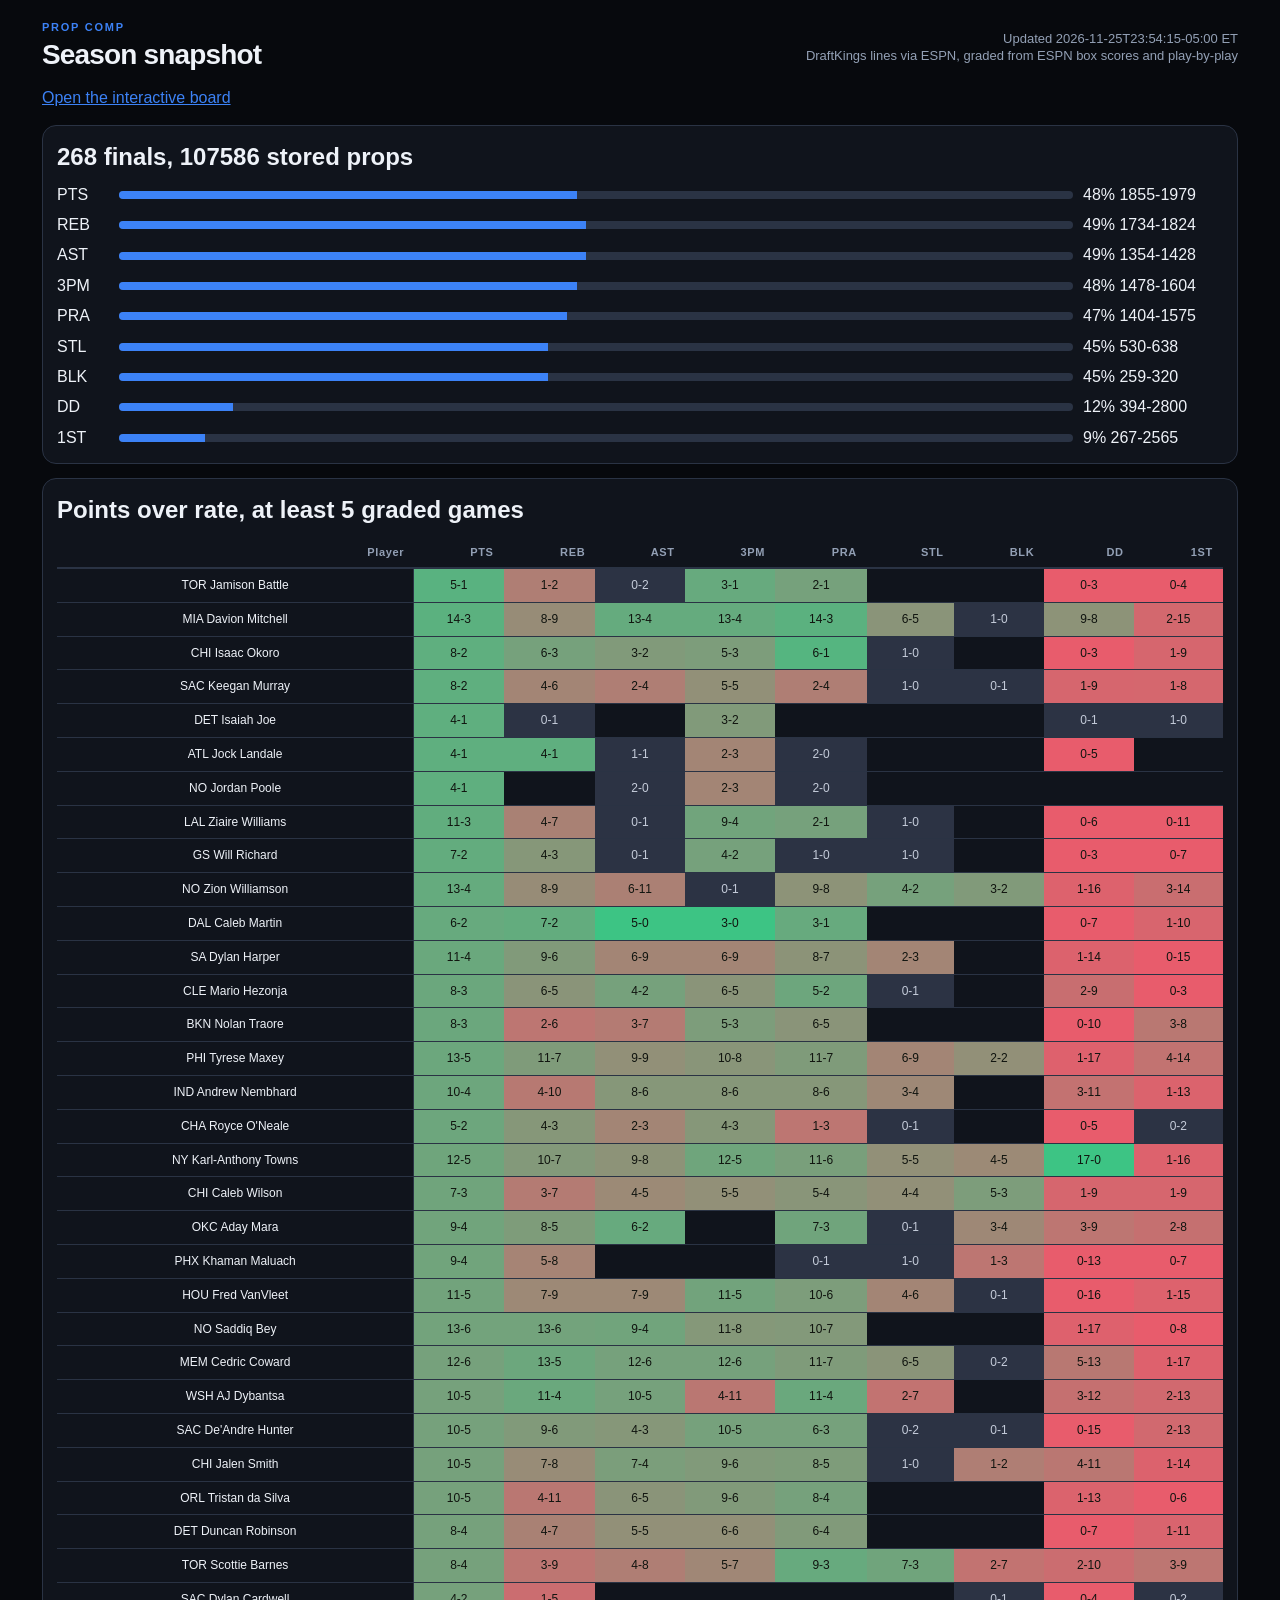
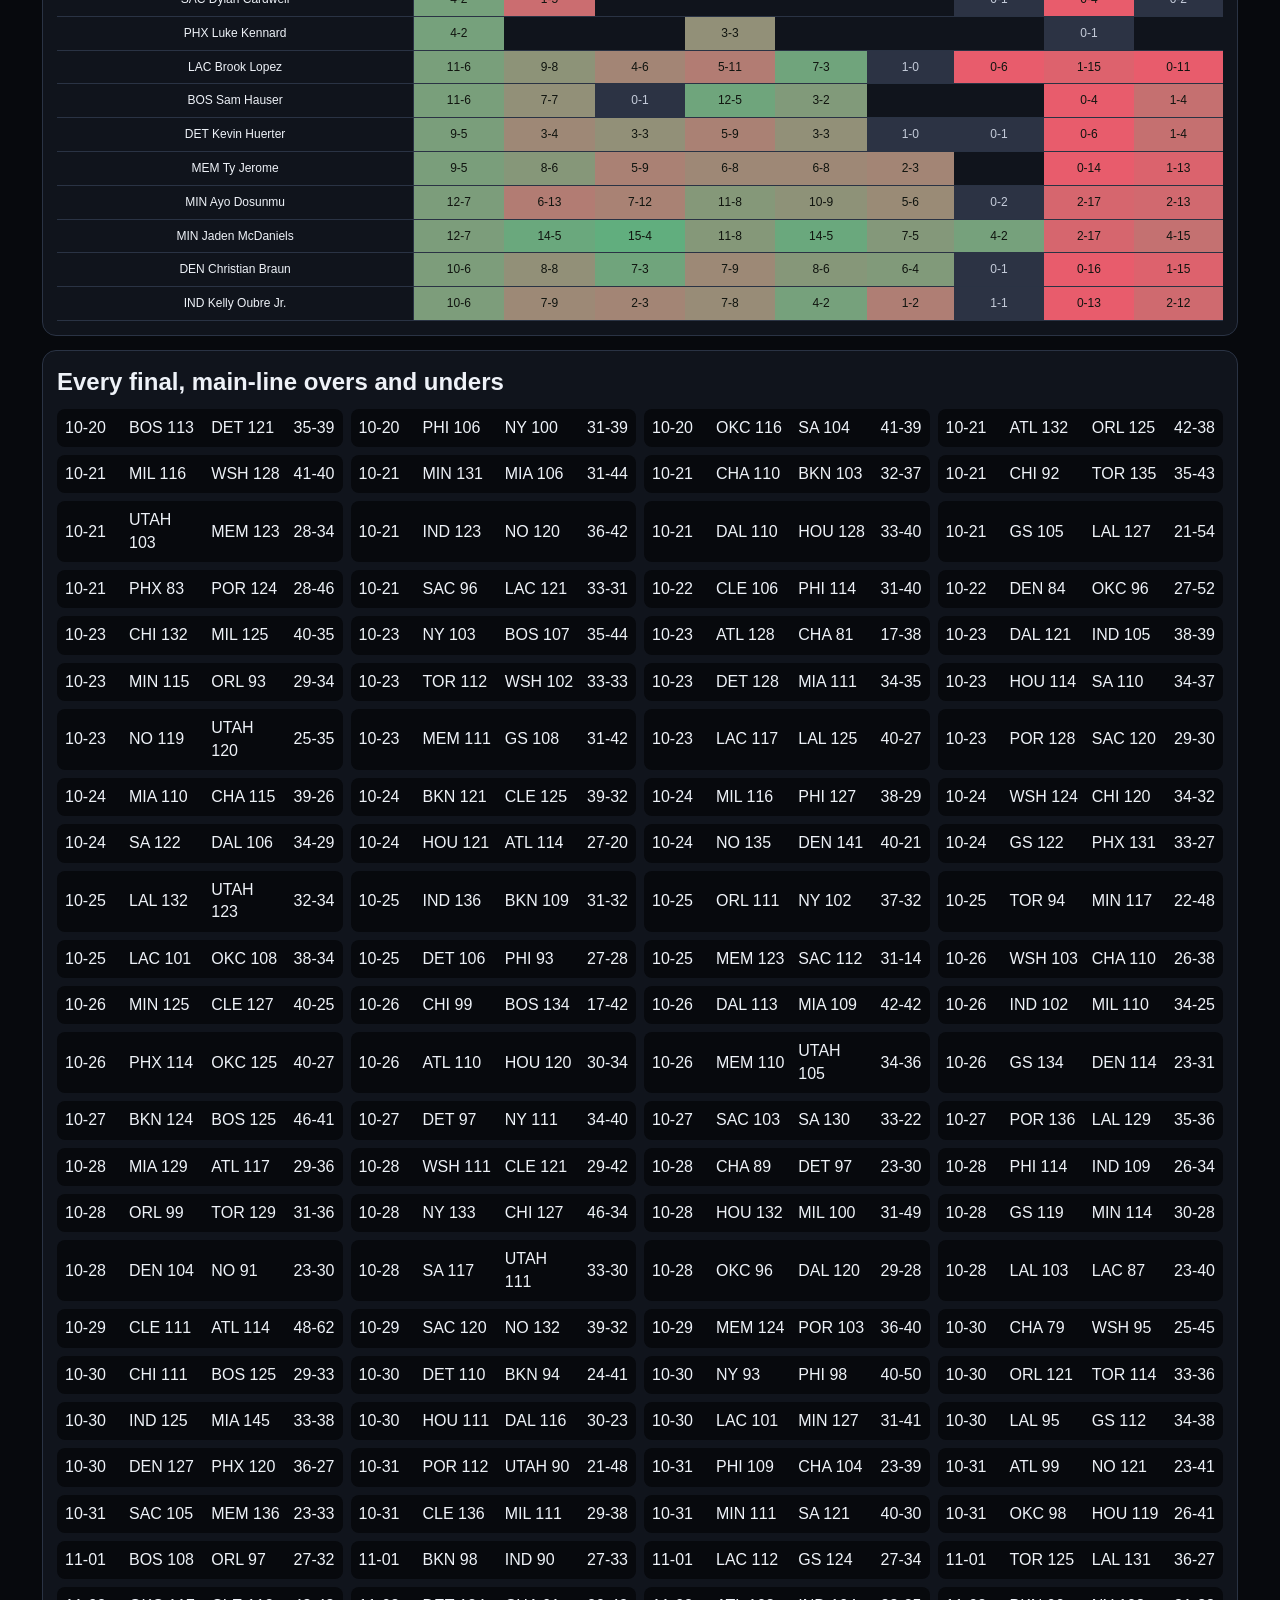
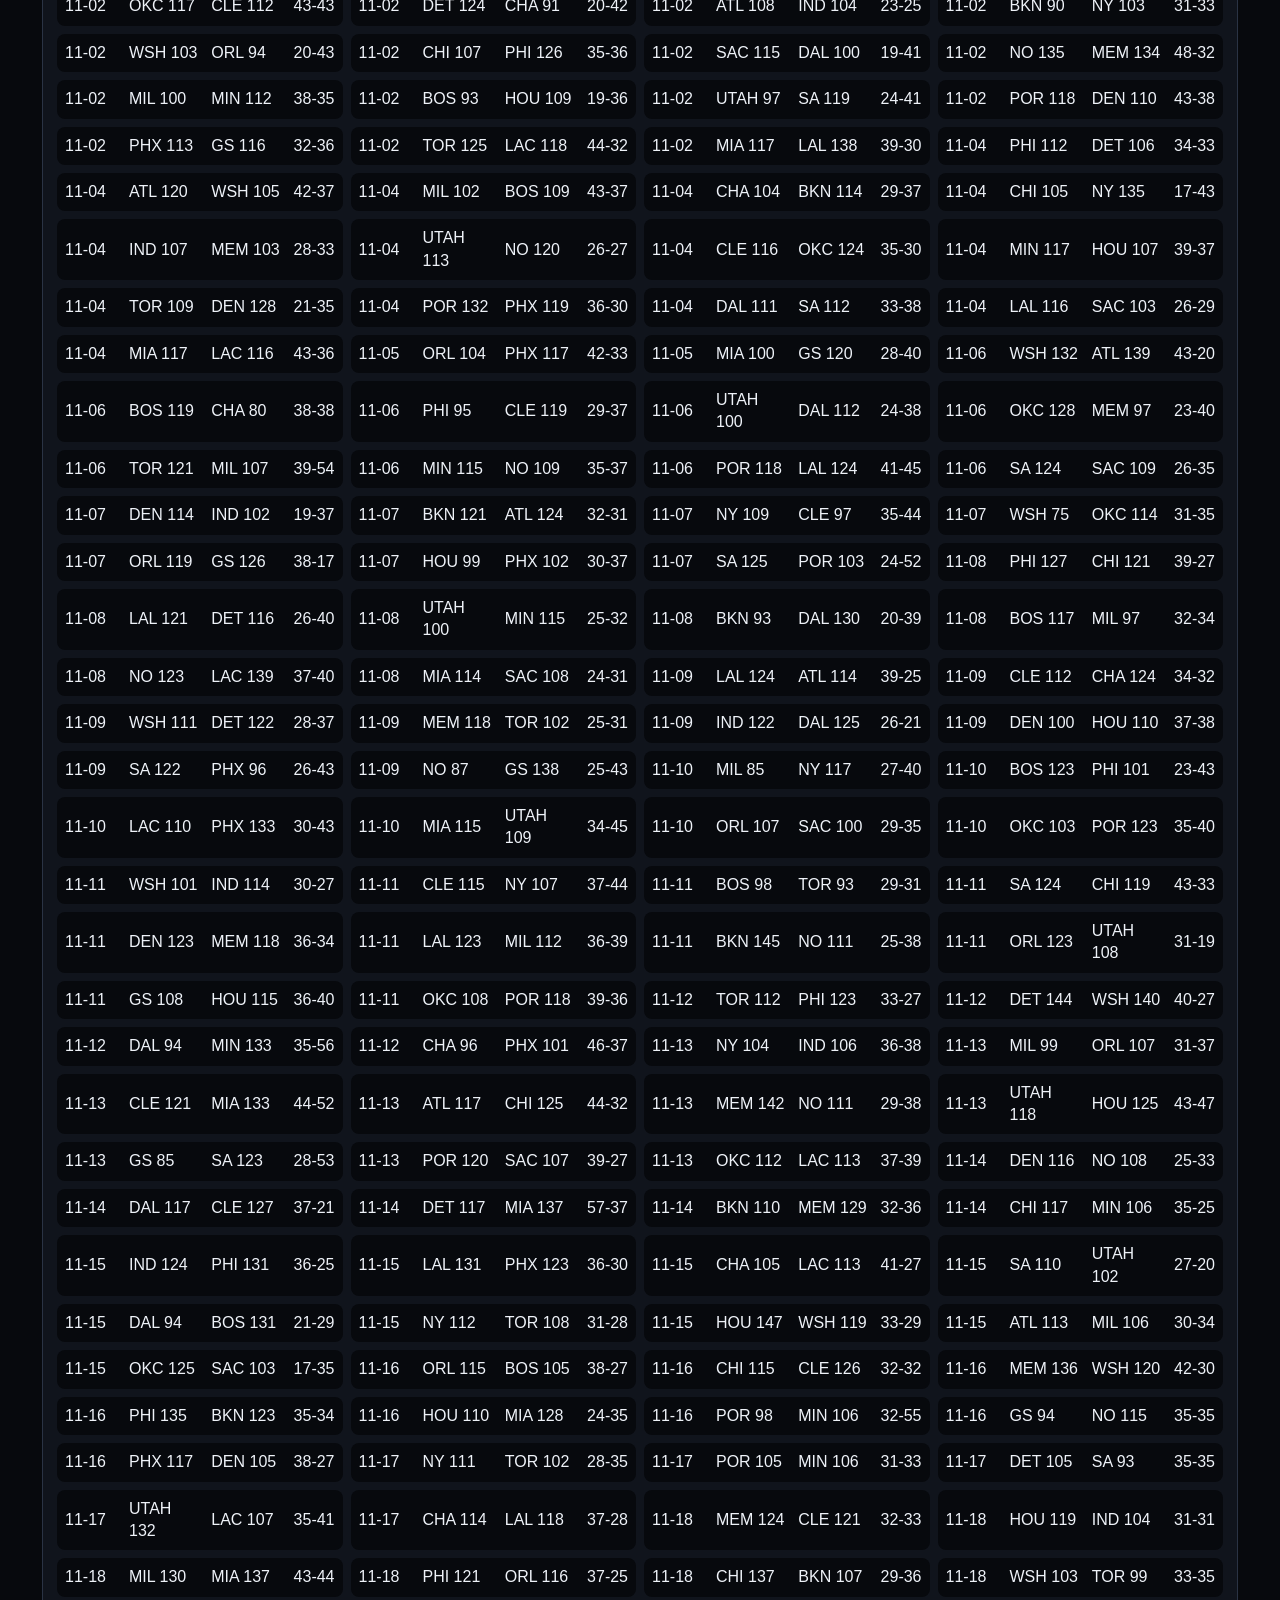
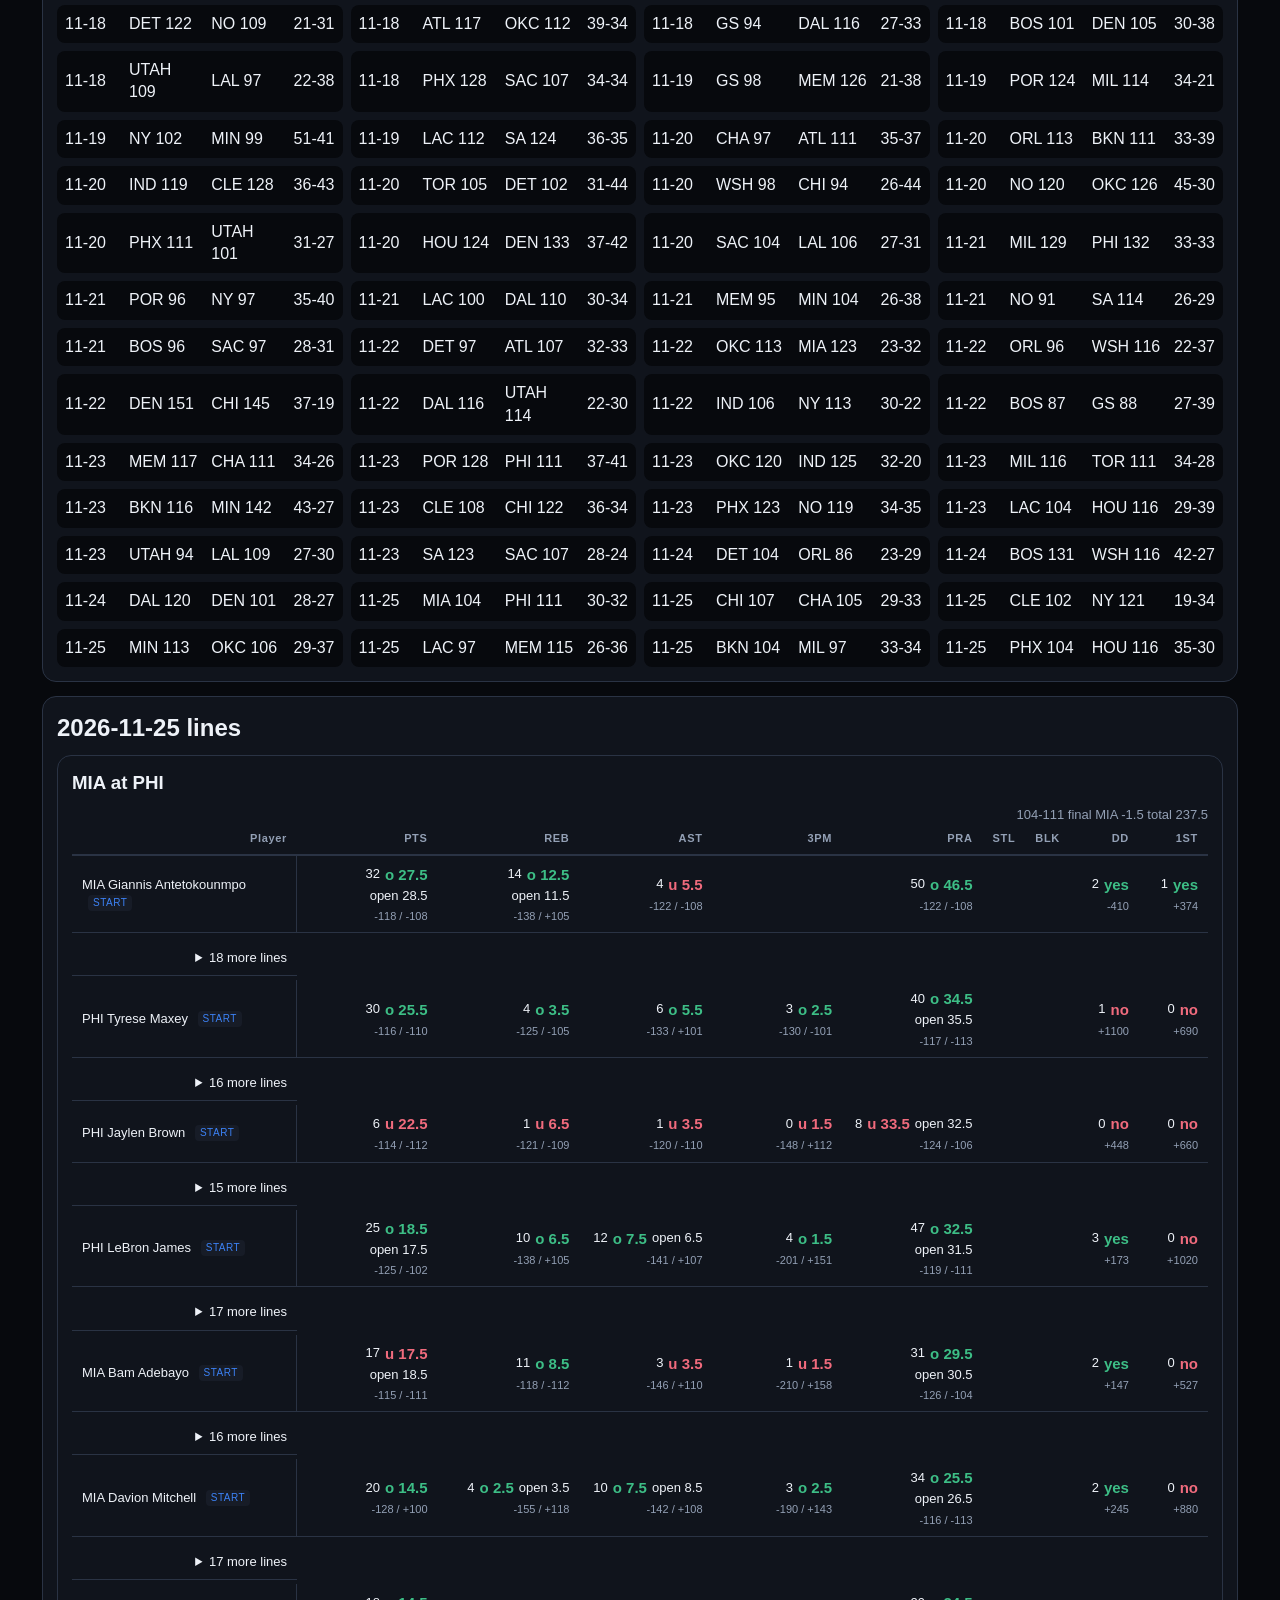
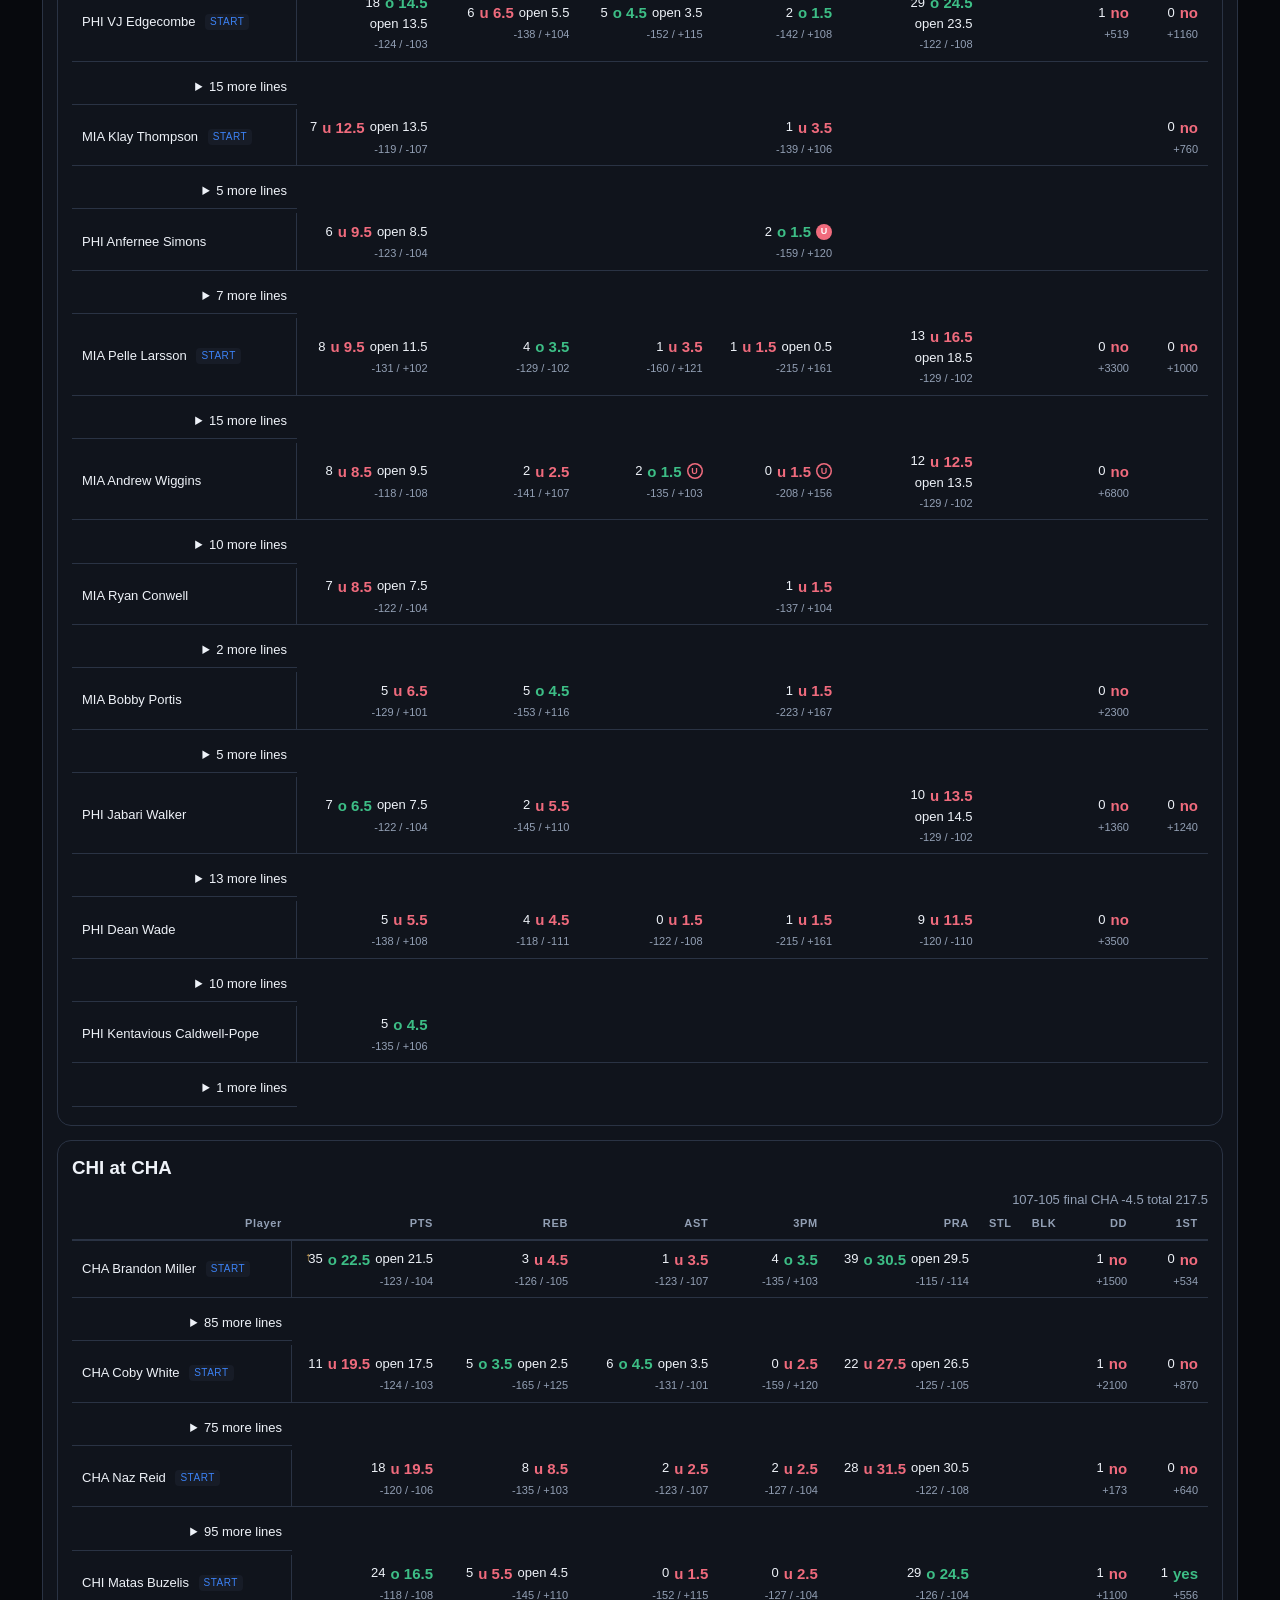
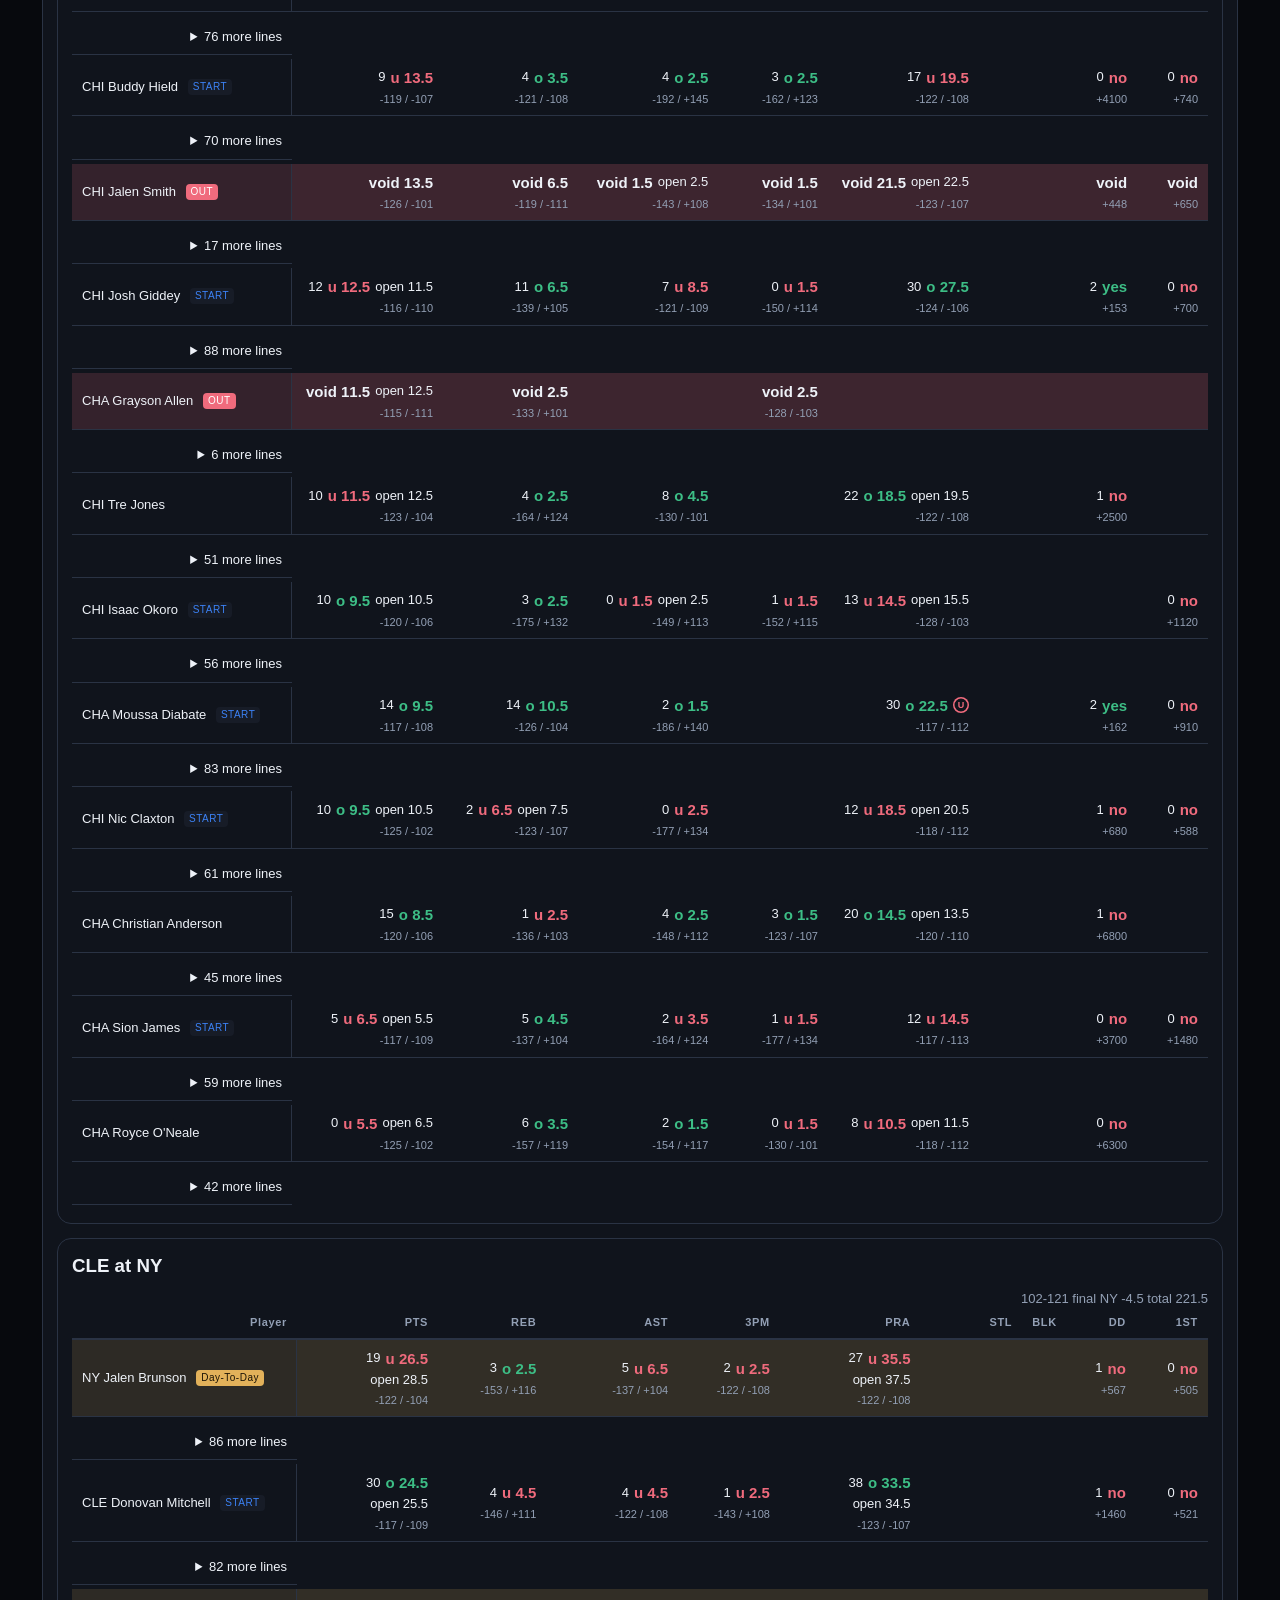
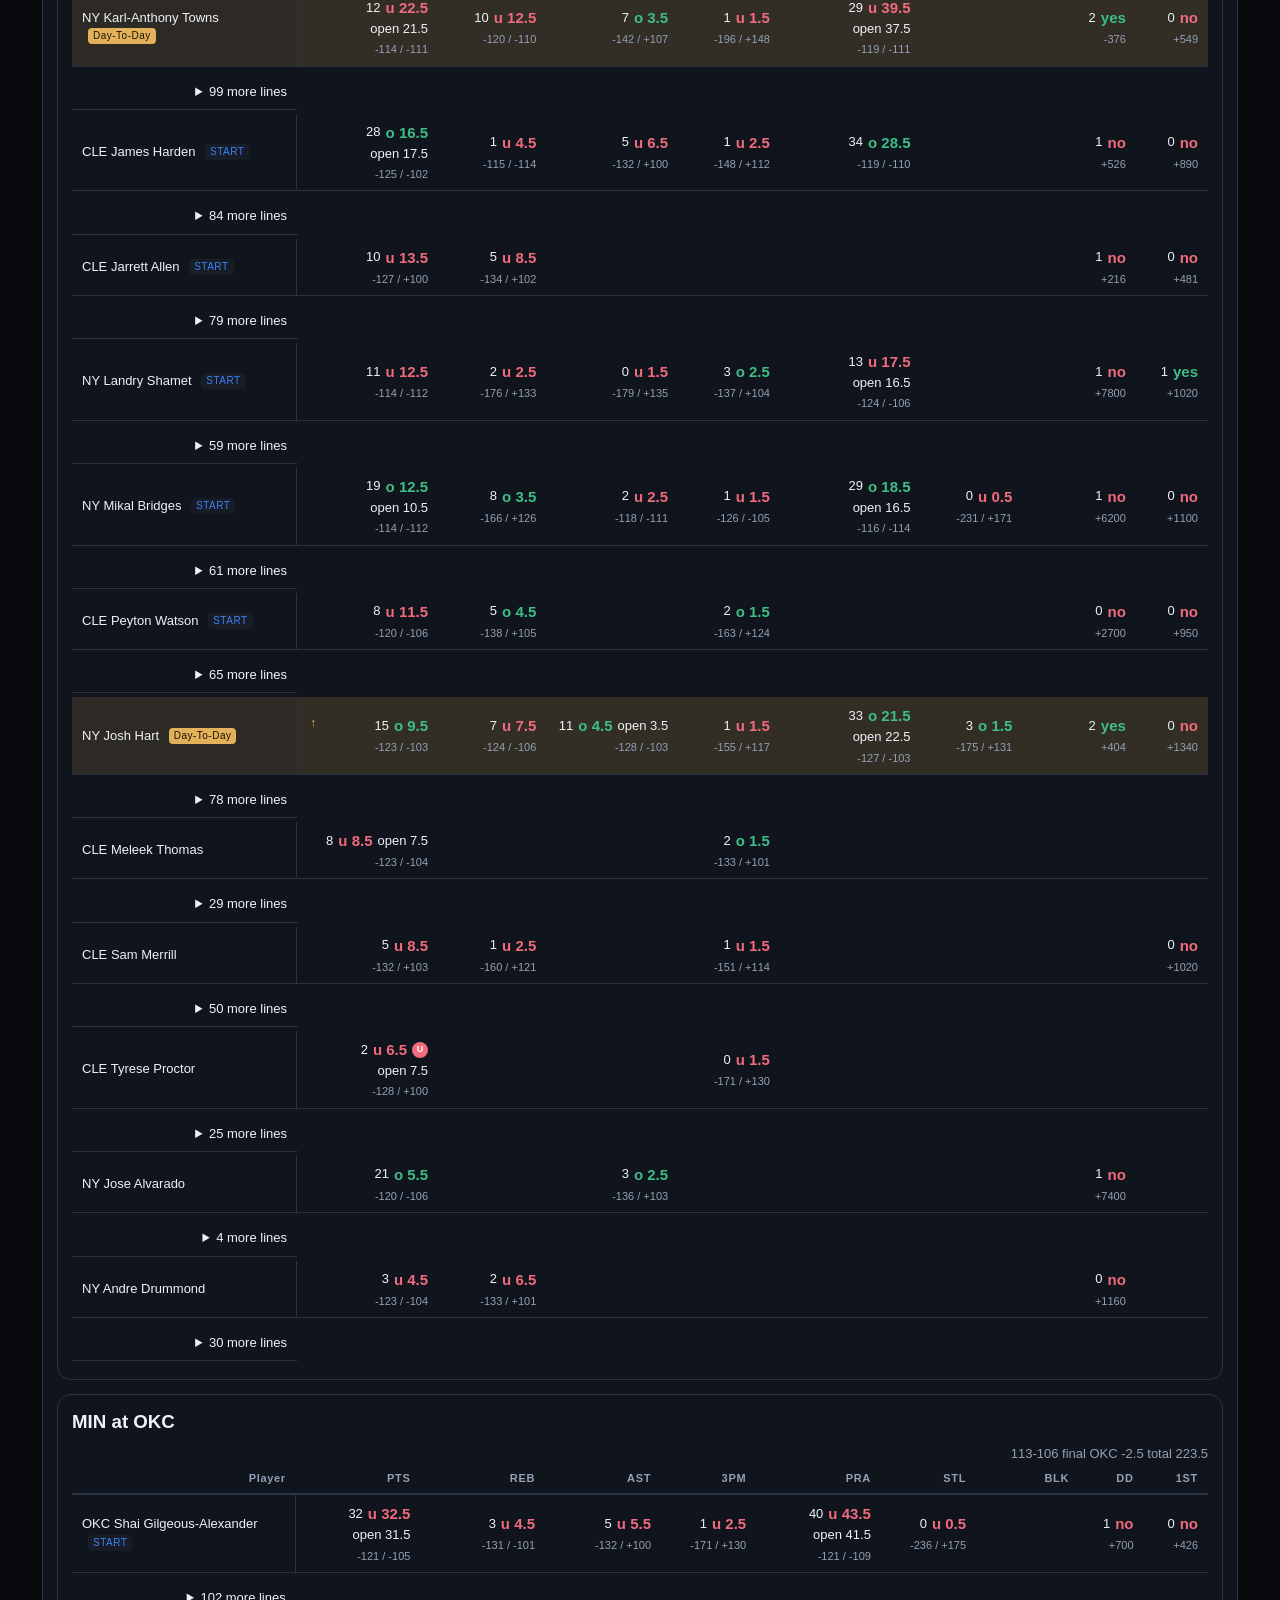
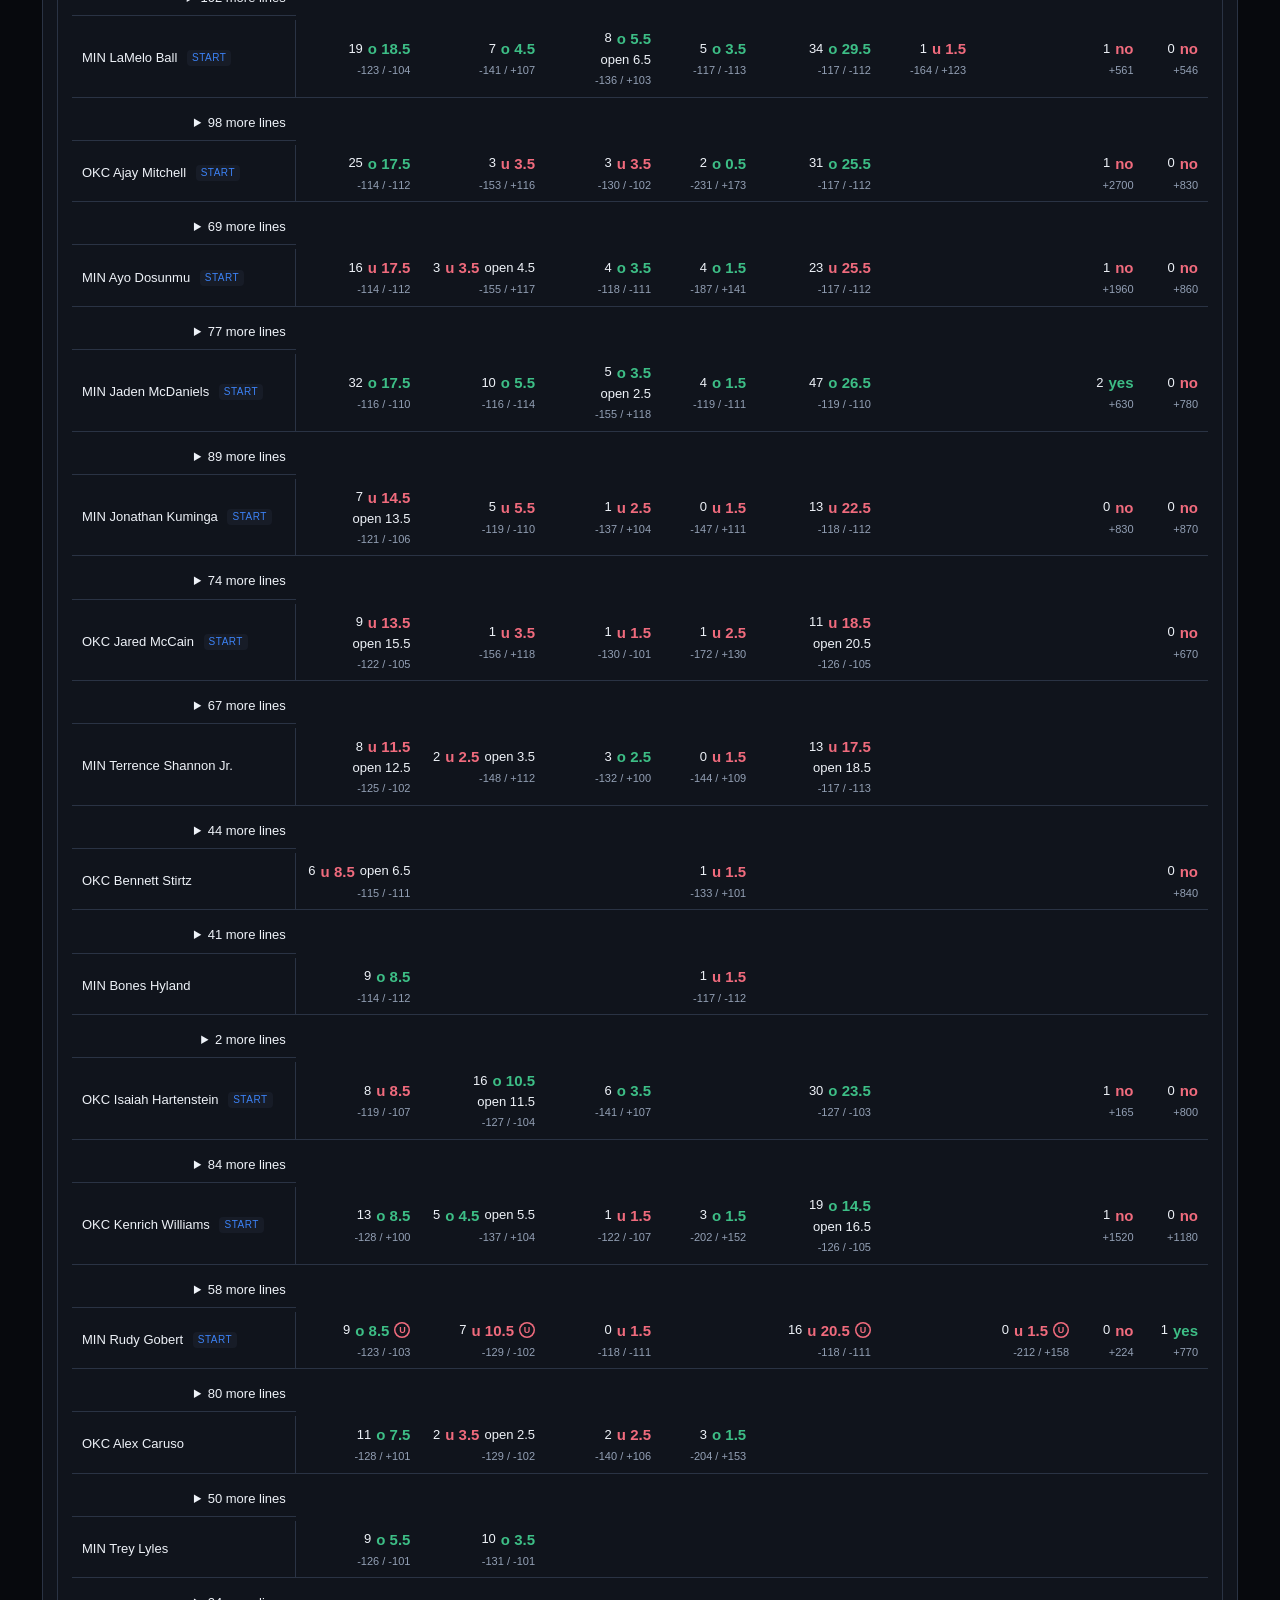
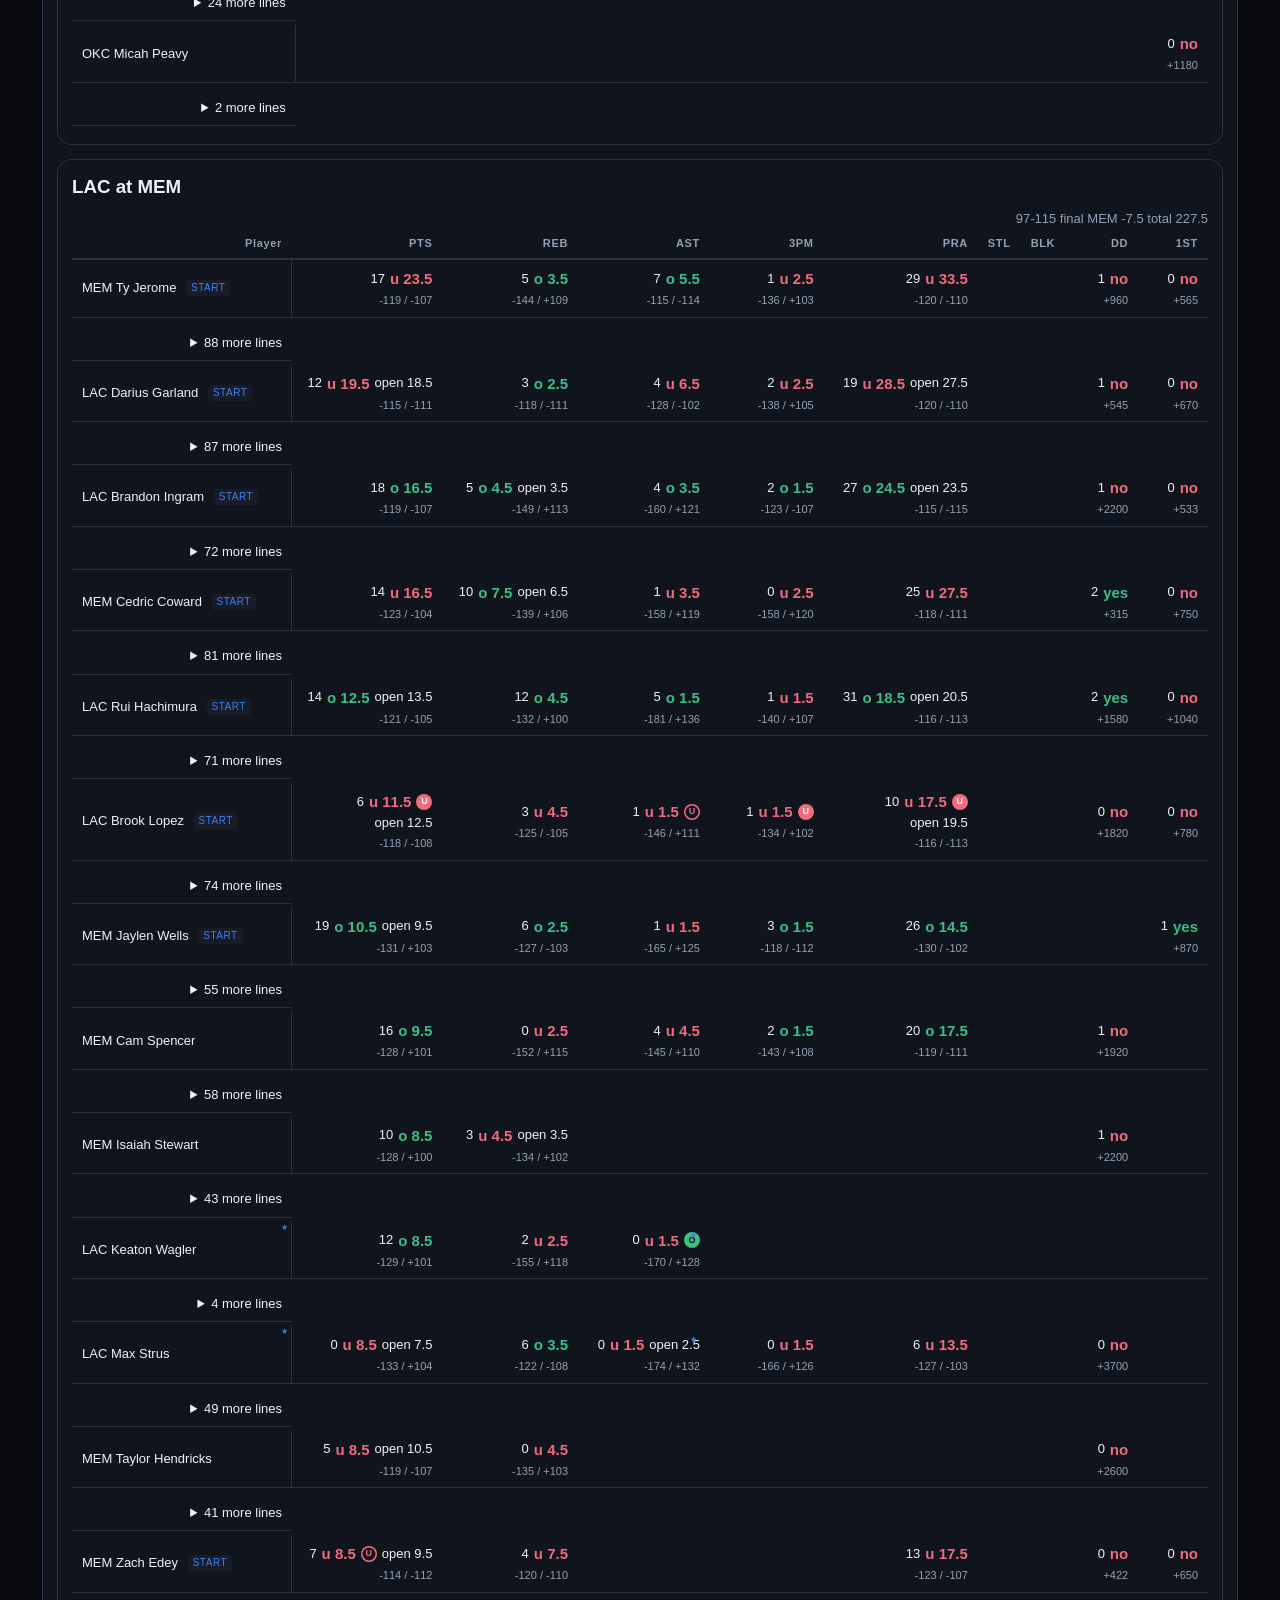
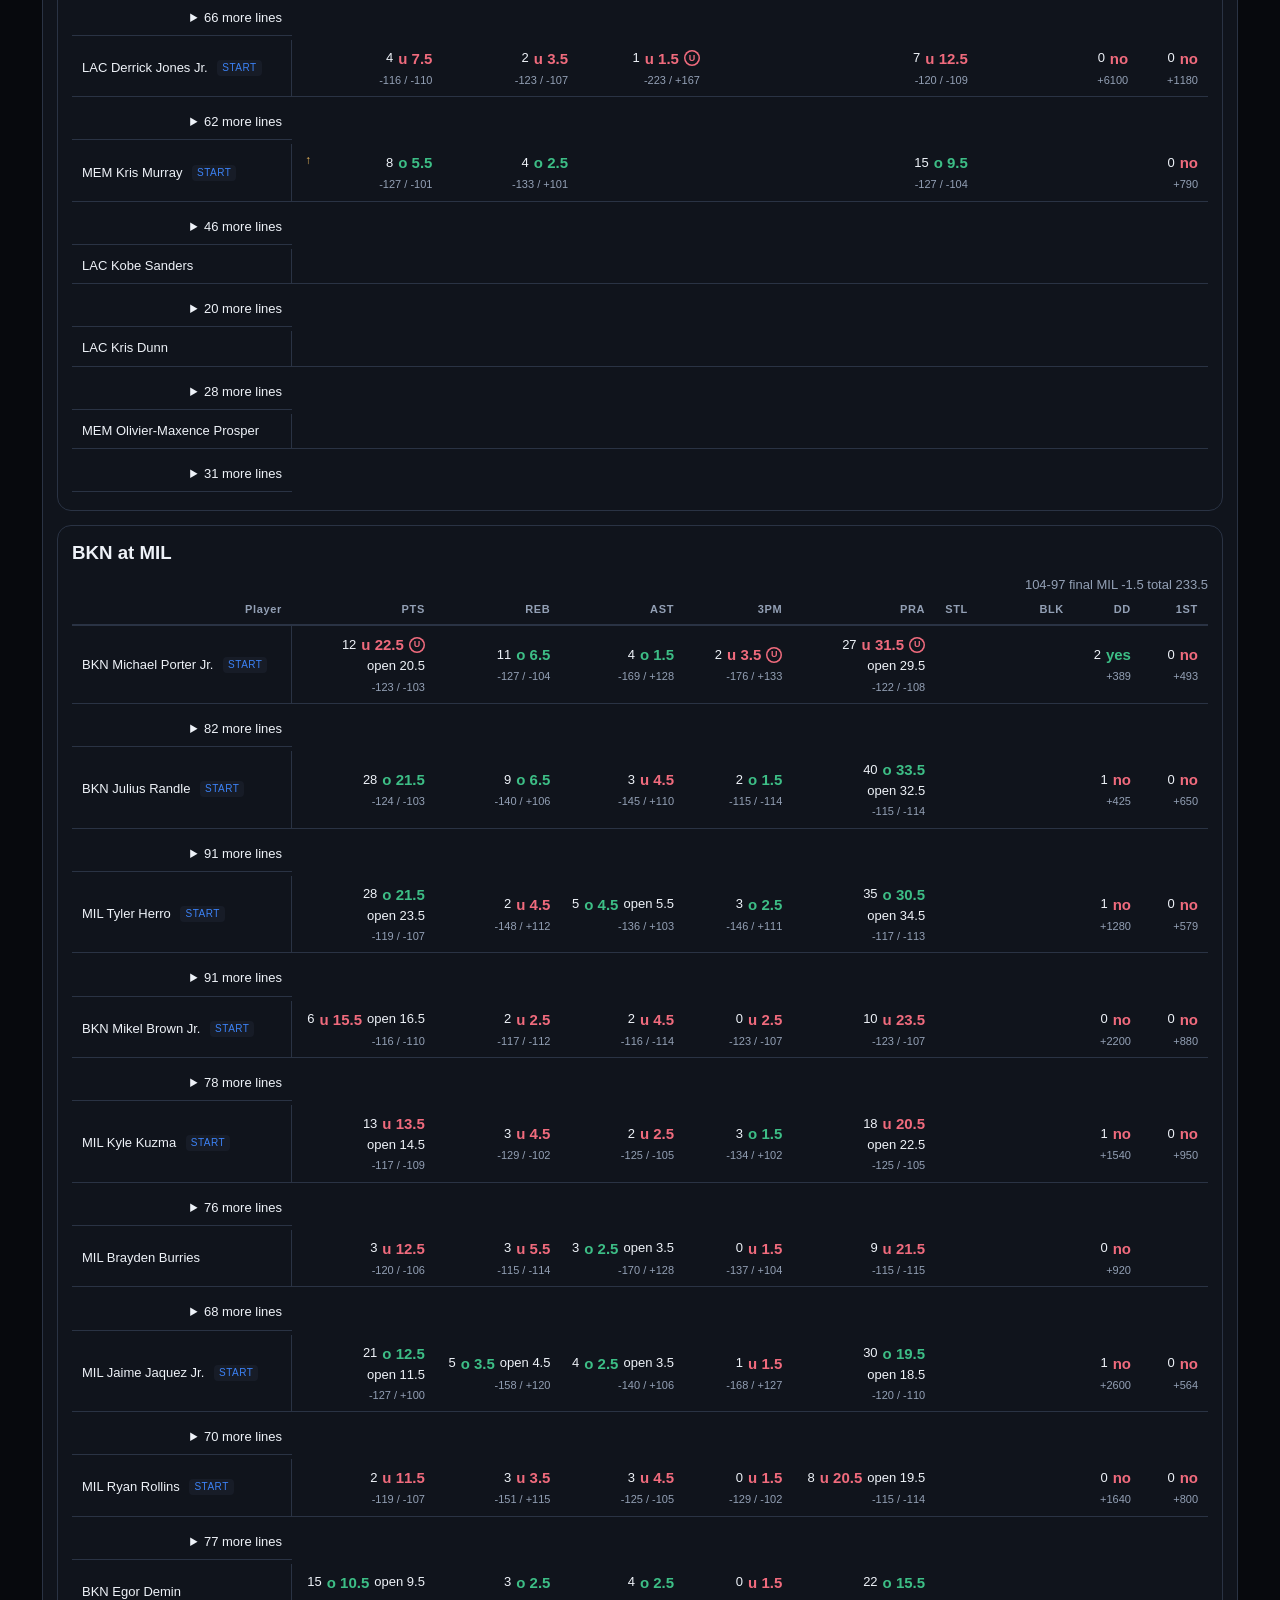
==== commit a49a2f31: "Refresh lines and results." ====
--- a/docs/snapshot.html
+++ b/docs/snapshot.html
@@ -9,24 +9,24 @@
 <body>
 <header class="top">
 <div><p class="mark">Prop Comp</p><h1>Season snapshot</h1></div>
-<p class="meta">Updated 2026-11-25T17:58:52-05:00 ET<br>DraftKings lines via ESPN, graded from ESPN box scores and play-by-play</p>
+<p class="meta">Updated 2026-11-25T23:54:15-05:00 ET<br>DraftKings lines via ESPN, graded from ESPN box scores and play-by-play</p>
 </header>
 <p class="jump"><a href="index.html">Open the interactive board</a></p>
 <section class="panel">
-<h2>261 finals, 108717 stored props</h2>
+<h2>268 finals, 107586 stored props</h2>
 <div class="bars">
-<div class="bar-row"><span>PTS</span><span class="track"><span class="fill" style="width:48%"></span></span><span class="rec">48% 1806-1924</span></div>
-<div class="bar-row"><span>REB</span><span class="track"><span class="fill" style="width:49%"></span></span><span class="rec">49% 1686-1780</span></div>
-<div class="bar-row"><span>AST</span><span class="track"><span class="fill" style="width:49%"></span></span><span class="rec">49% 1318-1386</span></div>
-<div class="bar-row"><span>3PM</span><span class="track"><span class="fill" style="width:48%"></span></span><span class="rec">48% 1451-1552</span></div>
-<div class="bar-row"><span>PRA</span><span class="track"><span class="fill" style="width:47%"></span></span><span class="rec">47% 1365-1536</span></div>
-<div class="bar-row"><span>STL</span><span class="track"><span class="fill" style="width:45%"></span></span><span class="rec">45% 529-635</span></div>
-<div class="bar-row"><span>BLK</span><span class="track"><span class="fill" style="width:45%"></span></span><span class="rec">45% 258-319</span></div>
-<div class="bar-row"><span>DD</span><span class="track"><span class="fill" style="width:12%"></span></span><span class="rec">12% 377-2738</span></div>
-<div class="bar-row"><span>1ST</span><span class="track"><span class="fill" style="width:9%"></span></span><span class="rec">9% 260-2500</span></div>
+<div class="bar-row"><span>PTS</span><span class="track"><span class="fill" style="width:48%"></span></span><span class="rec">48% 1855-1979</span></div>
+<div class="bar-row"><span>REB</span><span class="track"><span class="fill" style="width:49%"></span></span><span class="rec">49% 1734-1824</span></div>
+<div class="bar-row"><span>AST</span><span class="track"><span class="fill" style="width:49%"></span></span><span class="rec">49% 1354-1428</span></div>
+<div class="bar-row"><span>3PM</span><span class="track"><span class="fill" style="width:48%"></span></span><span class="rec">48% 1478-1604</span></div>
+<div class="bar-row"><span>PRA</span><span class="track"><span class="fill" style="width:47%"></span></span><span class="rec">47% 1404-1575</span></div>
+<div class="bar-row"><span>STL</span><span class="track"><span class="fill" style="width:45%"></span></span><span class="rec">45% 530-638</span></div>
+<div class="bar-row"><span>BLK</span><span class="track"><span class="fill" style="width:45%"></span></span><span class="rec">45% 259-320</span></div>
+<div class="bar-row"><span>DD</span><span class="track"><span class="fill" style="width:12%"></span></span><span class="rec">12% 394-2800</span></div>
+<div class="bar-row"><span>1ST</span><span class="track"><span class="fill" style="width:9%"></span></span><span class="rec">9% 267-2565</span></div>
 </div></section>
 <section class="panel"><h2>Points over rate, at least 5 graded games</h2>
-<div class="table-wrap"><table class="heat"><thead><tr><th>Player</th><th>PTS</th><th>REB</th><th>AST</th><th>3PM</th><th>PRA</th><th>STL</th><th>BLK</th><th>DD</th><th>1ST</th></tr></thead><tbody><tr><td class="name">TOR Jamison Battle</td><td style="background:rgb(89,178,128);color:#10140f">5-1</td><td style="background:rgb(175,126,116);color:#10140f">1-2</td><td style="background:#2c3344;color:#c5ccda">0-2</td><td style="background:rgb(103,170,126);color:#10140f">3-1</td><td style="background:rgb(118,161,124);color:#10140f">2-1</td><td></td><td></td><td style="background:rgb(232,92,108);color:#10140f">0-3</td><td style="background:rgb(232,92,108);color:#10140f">0-4</td></tr><tr><td class="name">CHA Royce O&#x27;Neale</td><td style="background:rgb(89,178,128);color:#10140f">5-1</td><td style="background:rgb(146,144,120);color:#10140f">3-3</td><td style="background:rgb(189,118,114);color:#10140f">1-3</td><td style="background:rgb(118,161,124);color:#10140f">4-2</td><td style="background:rgb(175,126,116);color:#10140f">1-2</td><td style="background:#2c3344;color:#c5ccda">0-1</td><td></td><td style="background:rgb(232,92,108);color:#10140f">0-4</td><td style="background:#2c3344;color:#c5ccda">0-2</td></tr><tr><td class="name">MIA Davion Mitchell</td><td style="background:rgb(93,176,127);color:#10140f">13-3</td><td style="background:rgb(157,137,118);color:#10140f">7-9</td><td style="background:rgb(103,170,126);color:#10140f">12-4</td><td style="background:rgb(103,170,126);color:#10140f">12-4</td><td style="background:rgb(93,176,127);color:#10140f">13-3</td><td style="background:rgb(138,148,121);color:#10140f">6-5</td><td style="background:#2c3344;color:#c5ccda">1-0</td><td style="background:rgb(146,144,120);color:#10140f">8-8</td><td style="background:rgb(210,105,111);color:#10140f">2-14</td></tr><tr><td class="name">SAC Keegan Murray</td><td style="background:rgb(95,175,127);color:#10140f">8-2</td><td style="background:rgb(163,133,117);color:#10140f">4-6</td><td style="background:rgb(175,126,116);color:#10140f">2-4</td><td style="background:rgb(146,144,120);color:#10140f">5-5</td><td style="background:rgb(175,126,116);color:#10140f">2-4</td><td style="background:#2c3344;color:#c5ccda">1-0</td><td style="background:#2c3344;color:#c5ccda">0-1</td><td style="background:rgb(214,102,110);color:#10140f">1-9</td><td style="background:rgb(213,103,110);color:#10140f">1-8</td></tr><tr><td class="name">DET Isaiah Joe</td><td style="background:rgb(95,175,127);color:#10140f">4-1</td><td style="background:#2c3344;color:#c5ccda">0-1</td><td></td><td style="background:rgb(129,154,122);color:#10140f">3-2</td><td></td><td></td><td></td><td style="background:#2c3344;color:#c5ccda">0-1</td><td style="background:#2c3344;color:#c5ccda">1-0</td></tr><tr><td class="name">ATL Jock Landale</td><td style="background:rgb(95,175,127);color:#10140f">4-1</td><td style="background:rgb(95,175,127);color:#10140f">4-1</td><td style="background:#2c3344;color:#c5ccda">1-1</td><td style="background:rgb(163,133,117);color:#10140f">2-3</td><td style="background:#2c3344;color:#c5ccda">2-0</td><td></td><td></td><td style="background:rgb(232,92,108);color:#10140f">0-5</td><td></td></tr><tr><td class="name">NO Jordan Poole</td><td style="background:rgb(95,175,127);color:#10140f">4-1</td><td></td><td style="background:#2c3344;color:#c5ccda">2-0</td><td style="background:rgb(163,133,117);color:#10140f">2-3</td><td style="background:#2c3344;color:#c5ccda">2-0</td><td></td><td></td><td></td><td></td></tr><tr><td class="name">LAL Ziaire Williams</td><td style="background:rgb(97,173,126);color:#10140f">11-3</td><td style="background:rgb(169,129,116);color:#10140f">4-7</td><td style="background:#2c3344;color:#c5ccda">0-1</td><td style="background:rgb(113,164,124);color:#10140f">9-4</td><td style="background:rgb(118,161,124);color:#10140f">2-1</td><td style="background:#2c3344;color:#c5ccda">1-0</td><td></td><td style="background:rgb(232,92,108);color:#10140f">0-6</td><td style="background:rgb(232,92,108);color:#10140f">0-11</td></tr><tr><td class="name">CHI Isaac Okoro</td><td style="background:rgb(99,172,126);color:#10140f">7-2</td><td style="background:rgb(125,157,123);color:#10140f">5-3</td><td style="background:rgb(103,170,126);color:#10140f">3-1</td><td style="background:rgb(109,166,125);color:#10140f">5-2</td><td style="background:rgb(61,196,132);color:#10140f">6-0</td><td style="background:#2c3344;color:#c5ccda">1-0</td><td></td><td style="background:rgb(232,92,108);color:#10140f">0-3</td><td style="background:rgb(213,103,110);color:#10140f">1-8</td></tr><tr><td class="name">GS Will Richard</td><td style="background:rgb(99,172,126);color:#10140f">7-2</td><td style="background:rgb(134,151,121);color:#10140f">4-3</td><td style="background:#2c3344;color:#c5ccda">0-1</td><td style="background:rgb(118,161,124);color:#10140f">4-2</td><td style="background:#2c3344;color:#c5ccda">1-0</td><td style="background:#2c3344;color:#c5ccda">1-0</td><td></td><td style="background:rgb(232,92,108);color:#10140f">0-3</td><td style="background:rgb(232,92,108);color:#10140f">0-7</td></tr><tr><td class="name">NO Zion Williamson</td><td style="background:rgb(101,171,126);color:#10140f">13-4</td><td style="background:rgb(151,140,119);color:#10140f">8-9</td><td style="background:rgb(171,128,116);color:#10140f">6-11</td><td style="background:#2c3344;color:#c5ccda">0-1</td><td style="background:rgb(141,147,120);color:#10140f">9-8</td><td style="background:rgb(118,161,124);color:#10140f">4-2</td><td style="background:rgb(129,154,122);color:#10140f">3-2</td><td style="background:rgb(221,98,109);color:#10140f">1-16</td><td style="background:rgb(201,110,112);color:#10140f">3-14</td></tr><tr><td class="name">NY Karl-Anthony Towns</td><td style="background:rgb(103,170,126);color:#10140f">12-4</td><td style="background:rgb(125,157,123);color:#10140f">10-6</td><td style="background:rgb(146,144,120);color:#10140f">8-8</td><td style="background:rgb(103,170,126);color:#10140f">12-4</td><td style="background:rgb(114,163,124);color:#10140f">11-5</td><td style="background:rgb(146,144,120);color:#10140f">5-5</td><td style="background:rgb(156,138,118);color:#10140f">4-5</td><td style="background:rgb(61,196,132);color:#10140f">16-0</td><td style="background:rgb(221,98,109);color:#10140f">1-15</td></tr><tr><td class="name">DAL Caleb Martin</td><td style="background:rgb(103,170,126);color:#10140f">6-2</td><td style="background:rgb(99,172,126);color:#10140f">7-2</td><td style="background:rgb(61,196,132);color:#10140f">5-0</td><td style="background:rgb(61,196,132);color:#10140f">3-0</td><td style="background:rgb(103,170,126);color:#10140f">3-1</td><td></td><td></td><td style="background:rgb(232,92,108);color:#10140f">0-7</td><td style="background:rgb(216,101,110);color:#10140f">1-10</td></tr><tr><td class="name">SA Dylan Harper</td><td style="background:rgb(106,168,125);color:#10140f">11-4</td><td style="background:rgb(129,154,122);color:#10140f">9-6</td><td style="background:rgb(163,133,117);color:#10140f">6-9</td><td style="background:rgb(163,133,117);color:#10140f">6-9</td><td style="background:rgb(140,147,120);color:#10140f">8-7</td><td style="background:rgb(163,133,117);color:#10140f">2-3</td><td></td><td style="background:rgb(220,98,109);color:#10140f">1-14</td><td style="background:rgb(232,92,108);color:#10140f">0-15</td></tr><tr><td class="name">CLE Mario Hezonja</td><td style="background:rgb(107,167,125);color:#10140f">8-3</td><td style="background:rgb(138,148,121);color:#10140f">6-5</td><td style="background:rgb(118,161,124);color:#10140f">4-2</td><td style="background:rgb(138,148,121);color:#10140f">6-5</td><td style="background:rgb(109,166,125);color:#10140f">5-2</td><td style="background:#2c3344;color:#c5ccda">0-1</td><td></td><td style="background:rgb(200,110,112);color:#10140f">2-9</td><td style="background:rgb(232,92,108);color:#10140f">0-3</td></tr><tr><td class="name">BKN Nolan Traore</td><td style="background:rgb(107,167,125);color:#10140f">8-3</td><td style="background:rgb(189,118,114);color:#10140f">2-6</td><td style="background:rgb(180,123,115);color:#10140f">3-7</td><td style="background:rgb(125,157,123);color:#10140f">5-3</td><td style="background:rgb(138,148,121);color:#10140f">6-5</td><td></td><td></td><td style="background:rgb(232,92,108);color:#10140f">0-10</td><td style="background:rgb(185,120,114);color:#10140f">3-8</td></tr><tr><td class="name">IND Andrew Nembhard</td><td style="background:rgb(109,166,125);color:#10140f">10-4</td><td style="background:rgb(183,121,114);color:#10140f">4-10</td><td style="background:rgb(134,151,121);color:#10140f">8-6</td><td style="background:rgb(134,151,121);color:#10140f">8-6</td><td style="background:rgb(134,151,121);color:#10140f">8-6</td><td style="background:rgb(158,136,118);color:#10140f">3-4</td><td></td><td style="background:rgb(195,114,113);color:#10140f">3-11</td><td style="background:rgb(219,99,109);color:#10140f">1-13</td></tr><tr><td class="name">BKN Danny Wolf</td><td style="background:rgb(109,166,125);color:#10140f">5-2</td><td style="background:rgb(134,151,121);color:#10140f">4-3</td><td style="background:rgb(189,118,114);color:#10140f">1-3</td><td style="background:rgb(146,144,120);color:#10140f">3-3</td><td style="background:rgb(129,154,122);color:#10140f">3-2</td><td></td><td></td><td style="background:rgb(183,121,114);color:#10140f">2-5</td><td style="background:rgb(232,92,108);color:#10140f">0-7</td></tr><tr><td class="name">MEM Cedric Coward</td><td style="background:rgb(111,165,124);color:#10140f">12-5</td><td style="background:rgb(111,165,124);color:#10140f">12-5</td><td style="background:rgb(111,165,124);color:#10140f">12-5</td><td style="background:rgb(111,165,124);color:#10140f">12-5</td><td style="background:rgb(121,159,123);color:#10140f">11-6</td><td style="background:rgb(138,148,121);color:#10140f">6-5</td><td style="background:#2c3344;color:#c5ccda">0-2</td><td style="background:rgb(191,116,113);color:#10140f">4-13</td><td style="background:rgb(221,98,109);color:#10140f">1-16</td></tr><tr><td class="name">PHI Tyrese Maxey</td><td style="background:rgb(111,165,124);color:#10140f">12-5</td><td style="background:rgb(131,153,122);color:#10140f">10-7</td><td style="background:rgb(151,140,119);color:#10140f">8-9</td><td style="background:rgb(141,147,120);color:#10140f">9-8</td><td style="background:rgb(131,153,122);color:#10140f">10-7</td><td style="background:rgb(163,133,117);color:#10140f">6-9</td><td style="background:rgb(146,144,120);color:#10140f">2-2</td><td style="background:rgb(221,98,109);color:#10140f">1-16</td><td style="background:rgb(191,116,113);color:#10140f">4-13</td></tr><tr><td class="name">CHI Caleb Wilson</td><td style="background:rgb(112,164,124);color:#10140f">7-3</td><td style="background:rgb(180,123,115);color:#10140f">3-7</td><td style="background:rgb(156,138,118);color:#10140f">4-5</td><td style="background:rgb(146,144,120);color:#10140f">5-5</td><td style="background:rgb(137,149,121);color:#10140f">5-4</td><td style="background:rgb(146,144,120);color:#10140f">4-4</td><td style="background:rgb(125,157,123);color:#10140f">5-3</td><td style="background:rgb(214,102,110);color:#10140f">1-9</td><td style="background:rgb(214,102,110);color:#10140f">1-9</td></tr><tr><td class="name">OKC Aday Mara</td><td style="background:rgb(113,164,124);color:#10140f">9-4</td><td style="background:rgb(126,156,122);color:#10140f">8-5</td><td style="background:rgb(103,170,126);color:#10140f">6-2</td><td></td><td style="background:rgb(112,164,124);color:#10140f">7-3</td><td style="background:#2c3344;color:#c5ccda">0-1</td><td style="background:rgb(158,136,118);color:#10140f">3-4</td><td style="background:rgb(189,118,114);color:#10140f">3-9</td><td style="background:rgb(197,112,112);color:#10140f">2-8</td></tr><tr><td class="name">MEM Ty Jerome</td><td style="background:rgb(113,164,124);color:#10140f">9-4</td><td style="background:rgb(139,148,120);color:#10140f">7-6</td><td style="background:rgb(179,124,115);color:#10140f">4-9</td><td style="background:rgb(153,140,119);color:#10140f">6-7</td><td style="background:rgb(153,140,119);color:#10140f">6-7</td><td style="background:rgb(163,133,117);color:#10140f">2-3</td><td></td><td style="background:rgb(232,92,108);color:#10140f">0-13</td><td style="background:rgb(218,100,109);color:#10140f">1-12</td></tr><tr><td class="name">LAC Brook Lopez</td><td style="background:rgb(114,163,124);color:#10140f">11-5</td><td style="background:rgb(135,150,121);color:#10140f">9-7</td><td style="background:rgb(156,138,118);color:#10140f">4-5</td><td style="background:rgb(175,126,116);color:#10140f">5-10</td><td style="background:rgb(99,172,126);color:#10140f">7-2</td><td style="background:#2c3344;color:#c5ccda">1-0</td><td style="background:rgb(232,92,108);color:#10140f">0-6</td><td style="background:rgb(220,98,109);color:#10140f">1-14</td><td style="background:rgb(232,92,108);color:#10140f">0-10</td></tr><tr><td class="name">NO Saddiq Bey</td><td style="background:rgb(115,163,124);color:#10140f">13-6</td><td style="background:rgb(115,163,124);color:#10140f">13-6</td><td style="background:rgb(113,164,124);color:#10140f">9-4</td><td style="background:rgb(133,152,121);color:#10140f">11-8</td><td style="background:rgb(131,153,122);color:#10140f">10-7</td><td></td><td></td><td style="background:rgb(222,97,109);color:#10140f">1-17</td><td style="background:rgb(232,92,108);color:#10140f">0-8</td></tr><tr><td class="name">MIN Ayo Dosunmu</td><td style="background:rgb(118,161,124);color:#10140f">12-6</td><td style="background:rgb(175,126,116);color:#10140f">6-12</td><td style="background:rgb(175,126,116);color:#10140f">6-12</td><td style="background:rgb(137,149,121);color:#10140f">10-8</td><td style="background:rgb(137,149,121);color:#10140f">10-8</td><td style="background:rgb(154,139,118);color:#10140f">5-6</td><td style="background:#2c3344;color:#c5ccda">0-2</td><td style="background:rgb(213,103,110);color:#10140f">2-16</td><td style="background:rgb(207,106,111);color:#10140f">2-12</td></tr><tr><td class="name">WSH AJ Dybantsa</td><td style="background:rgb(118,161,124);color:#10140f">10-5</td><td style="background:rgb(106,168,125);color:#10140f">11-4</td><td style="background:rgb(118,161,124);color:#10140f">10-5</td><td style="background:rgb(186,119,114);color:#10140f">4-11</td><td style="background:rgb(106,168,125);color:#10140f">11-4</td><td style="background:rgb(194,115,113);color:#10140f">2-7</td><td></td><td style="background:rgb(197,112,112);color:#10140f">3-12</td><td style="background:rgb(209,105,111);color:#10140f">2-13</td></tr><tr><td class="name">SAC De&#x27;Andre Hunter</td><td style="background:rgb(118,161,124);color:#10140f">10-5</td><td style="background:rgb(129,154,122);color:#10140f">9-6</td><td style="background:rgb(134,151,121);color:#10140f">4-3</td><td style="background:rgb(118,161,124);color:#10140f">10-5</td><td style="background:rgb(118,161,124);color:#10140f">6-3</td><td style="background:#2c3344;color:#c5ccda">0-2</td><td style="background:#2c3344;color:#c5ccda">0-1</td><td style="background:rgb(232,92,108);color:#10140f">0-15</td><td style="background:rgb(209,105,111);color:#10140f">2-13</td></tr><tr><td class="name">HOU Fred VanVleet</td><td style="background:rgb(118,161,124);color:#10140f">10-5</td><td style="background:rgb(163,133,117);color:#10140f">6-9</td><td style="background:rgb(163,133,117);color:#10140f">6-9</td><td style="background:rgb(118,161,124);color:#10140f">10-5</td><td style="background:rgb(129,154,122);color:#10140f">9-6</td><td style="background:rgb(163,133,117);color:#10140f">4-6</td><td style="background:#2c3344;color:#c5ccda">0-1</td><td style="background:rgb(232,92,108);color:#10140f">0-15</td><td style="background:rgb(220,98,109);color:#10140f">1-14</td></tr><tr><td class="name">CHI Jalen Smith</td><td style="background:rgb(118,161,124);color:#10140f">10-5</td><td style="background:rgb(152,140,119);color:#10140f">7-8</td><td style="background:rgb(123,158,123);color:#10140f">7-4</td><td style="background:rgb(129,154,122);color:#10140f">9-6</td><td style="background:rgb(126,156,122);color:#10140f">8-5</td><td style="background:#2c3344;color:#c5ccda">1-0</td><td style="background:rgb(175,126,116);color:#10140f">1-2</td><td style="background:rgb(186,119,114);color:#10140f">4-11</td><td style="background:rgb(220,98,109);color:#10140f">1-14</td></tr><tr><td class="name">ORL Tristan da Silva</td><td style="background:rgb(118,161,124);color:#10140f">10-5</td><td style="background:rgb(186,119,114);color:#10140f">4-11</td><td style="background:rgb(138,148,121);color:#10140f">6-5</td><td style="background:rgb(129,154,122);color:#10140f">9-6</td><td style="background:rgb(118,161,124);color:#10140f">8-4</td><td></td><td></td><td style="background:rgb(219,99,109);color:#10140f">1-13</td><td style="background:rgb(232,92,108);color:#10140f">0-6</td></tr><tr><td class="name">OKC Bennett Stirtz</td><td style="background:rgb(118,161,124);color:#10140f">8-4</td><td style="background:#2c3344;color:#c5ccda">1-1</td><td style="background:rgb(175,126,116);color:#10140f">1-2</td><td style="background:rgb(107,167,125);color:#10140f">8-3</td><td style="background:rgb(129,154,122);color:#10140f">3-2</td><td></td><td></td><td style="background:#2c3344;color:#c5ccda">0-2</td><td style="background:#2c3344;color:#c5ccda">0-1</td></tr><tr><td class="name">DET Duncan Robinson</td><td style="background:rgb(118,161,124);color:#10140f">8-4</td><td style="background:rgb(169,129,116);color:#10140f">4-7</td><td style="background:rgb(146,144,120);color:#10140f">5-5</td><td style="background:rgb(146,144,120);color:#10140f">6-6</td><td style="background:rgb(129,154,122);color:#10140f">6-4</td><td></td><td></td><td style="background:rgb(232,92,108);color:#10140f">0-7</td><td style="background:rgb(217,100,110);color:#10140f">1-11</td></tr><tr><td class="name">PHX Khaman Maluach</td><td style="background:rgb(118,161,124);color:#10140f">8-4</td><td style="background:rgb(175,126,116);color:#10140f">4-8</td><td></td><td></td><td style="background:#2c3344;color:#c5ccda">0-1</td><td style="background:#2c3344;color:#c5ccda">1-0</td><td style="background:rgb(189,118,114);color:#10140f">1-3</td><td style="background:rgb(232,92,108);color:#10140f">0-12</td><td style="background:rgb(232,92,108);color:#10140f">0-7</td></tr><tr><td class="name">CLE Meleek Thomas</td><td style="background:rgb(118,161,124);color:#10140f">8-4</td><td style="background:rgb(146,144,120);color:#10140f">5-5</td><td style="background:rgb(156,138,118);color:#10140f">4-5</td><td style="background:rgb(107,167,125);color:#10140f">8-3</td><td style="background:rgb(137,149,121);color:#10140f">5-4</td><td style="background:#2c3344;color:#c5ccda">2-0</td><td></td><td style="background:rgb(232,92,108);color:#10140f">0-8</td><td style="background:rgb(203,109,112);color:#10140f">1-5</td></tr><tr><td class="name">BKN Mikel Brown Jr.</td><td style="background:rgb(118,161,124);color:#10140f">8-4</td><td style="background:rgb(197,112,112);color:#10140f">2-8</td><td style="background:rgb(123,158,123);color:#10140f">7-4</td><td style="background:rgb(132,152,122);color:#10140f">7-5</td><td style="background:rgb(123,158,123);color:#10140f">7-4</td><td></td><td></td><td style="background:rgb(232,92,108);color:#10140f">0-9</td><td style="background:#2c3344;color:#c5ccda">0-2</td></tr><tr><td class="name">TOR Scottie Barnes</td><td style="background:rgb(118,161,124);color:#10140f">8-4</td><td style="background:rgb(189,118,114);color:#10140f">3-9</td><td style="background:rgb(175,126,116);color:#10140f">4-8</td><td style="background:rgb(160,135,118);color:#10140f">5-7</td><td style="background:rgb(103,170,126);color:#10140f">9-3</td><td style="background:rgb(112,164,124);color:#10140f">7-3</td><td style="background:rgb(194,115,113);color:#10140f">2-7</td><td style="background:rgb(203,109,112);color:#10140f">2-10</td><td style="background:rgb(189,118,114);color:#10140f">3-9</td></tr><tr><td class="name">SAC Dylan Cardwell</td><td style="background:rgb(118,161,124);color:#10140f">4-2</td><td style="background:rgb(203,109,112);color:#10140f">1-5</td><td></td><td></td><td></td><td></td><td style="background:#2c3344;color:#c5ccda">0-1</td><td style="background:rgb(232,92,108);color:#10140f">0-4</td><td style="background:#2c3344;color:#c5ccda">0-2</td></tr><tr><td class="name">MIL Kyle Kuzma</td><td style="background:rgb(121,159,123);color:#10140f">11-6</td><td style="background:rgb(131,153,122);color:#10140f">10-7</td><td style="background:rgb(135,150,121);color:#10140f">9-7</td><td style="background:rgb(131,153,122);color:#10140f">10-7</td><td style="background:rgb(135,150,121);color:#10140f">9-7</td><td style="background:rgb(118,161,124);color:#10140f">2-1</td><td style="background:#2c3344;color:#c5ccda">0-2</td><td style="background:rgb(221,98,109);color:#10140f">1-16</td><td style="background:rgb(221,98,109);color:#10140f">1-16</td></tr><tr><td class="name">NY Landry Shamet</td><td style="background:rgb(121,159,123);color:#10140f">11-6</td><td style="background:rgb(197,112,112);color:#10140f">1-4</td><td style="background:rgb(146,144,120);color:#10140f">3-3</td><td style="background:rgb(111,165,124);color:#10140f">12-5</td><td style="background:rgb(146,144,120);color:#10140f">3-3</td><td style="background:#2c3344;color:#c5ccda">1-0</td><td></td><td style="background:rgb(232,92,108);color:#10140f">0-5</td><td style="background:rgb(197,112,112);color:#10140f">1-4</td></tr></tbody></table></div>
+<div class="table-wrap"><table class="heat"><thead><tr><th>Player</th><th>PTS</th><th>REB</th><th>AST</th><th>3PM</th><th>PRA</th><th>STL</th><th>BLK</th><th>DD</th><th>1ST</th></tr></thead><tbody><tr><td class="name">TOR Jamison Battle</td><td style="background:rgb(89,178,128);color:#10140f">5-1</td><td style="background:rgb(175,126,116);color:#10140f">1-2</td><td style="background:#2c3344;color:#c5ccda">0-2</td><td style="background:rgb(103,170,126);color:#10140f">3-1</td><td style="background:rgb(118,161,124);color:#10140f">2-1</td><td></td><td></td><td style="background:rgb(232,92,108);color:#10140f">0-3</td><td style="background:rgb(232,92,108);color:#10140f">0-4</td></tr><tr><td class="name">MIA Davion Mitchell</td><td style="background:rgb(91,177,127);color:#10140f">14-3</td><td style="background:rgb(151,140,119);color:#10140f">8-9</td><td style="background:rgb(101,171,126);color:#10140f">13-4</td><td style="background:rgb(101,171,126);color:#10140f">13-4</td><td style="background:rgb(91,177,127);color:#10140f">14-3</td><td style="background:rgb(138,148,121);color:#10140f">6-5</td><td style="background:#2c3344;color:#c5ccda">1-0</td><td style="background:rgb(141,147,120);color:#10140f">9-8</td><td style="background:rgb(211,104,110);color:#10140f">2-15</td></tr><tr><td class="name">CHI Isaac Okoro</td><td style="background:rgb(95,175,127);color:#10140f">8-2</td><td style="background:rgb(118,161,124);color:#10140f">6-3</td><td style="background:rgb(129,154,122);color:#10140f">3-2</td><td style="background:rgb(125,157,123);color:#10140f">5-3</td><td style="background:rgb(85,181,128);color:#10140f">6-1</td><td style="background:#2c3344;color:#c5ccda">1-0</td><td></td><td style="background:rgb(232,92,108);color:#10140f">0-3</td><td style="background:rgb(214,102,110);color:#10140f">1-9</td></tr><tr><td class="name">SAC Keegan Murray</td><td style="background:rgb(95,175,127);color:#10140f">8-2</td><td style="background:rgb(163,133,117);color:#10140f">4-6</td><td style="background:rgb(175,126,116);color:#10140f">2-4</td><td style="background:rgb(146,144,120);color:#10140f">5-5</td><td style="background:rgb(175,126,116);color:#10140f">2-4</td><td style="background:#2c3344;color:#c5ccda">1-0</td><td style="background:#2c3344;color:#c5ccda">0-1</td><td style="background:rgb(214,102,110);color:#10140f">1-9</td><td style="background:rgb(213,103,110);color:#10140f">1-8</td></tr><tr><td class="name">DET Isaiah Joe</td><td style="background:rgb(95,175,127);color:#10140f">4-1</td><td style="background:#2c3344;color:#c5ccda">0-1</td><td></td><td style="background:rgb(129,154,122);color:#10140f">3-2</td><td></td><td></td><td></td><td style="background:#2c3344;color:#c5ccda">0-1</td><td style="background:#2c3344;color:#c5ccda">1-0</td></tr><tr><td class="name">ATL Jock Landale</td><td style="background:rgb(95,175,127);color:#10140f">4-1</td><td style="background:rgb(95,175,127);color:#10140f">4-1</td><td style="background:#2c3344;color:#c5ccda">1-1</td><td style="background:rgb(163,133,117);color:#10140f">2-3</td><td style="background:#2c3344;color:#c5ccda">2-0</td><td></td><td></td><td style="background:rgb(232,92,108);color:#10140f">0-5</td><td></td></tr><tr><td class="name">NO Jordan Poole</td><td style="background:rgb(95,175,127);color:#10140f">4-1</td><td></td><td style="background:#2c3344;color:#c5ccda">2-0</td><td style="background:rgb(163,133,117);color:#10140f">2-3</td><td style="background:#2c3344;color:#c5ccda">2-0</td><td></td><td></td><td></td><td></td></tr><tr><td class="name">LAL Ziaire Williams</td><td style="background:rgb(97,173,126);color:#10140f">11-3</td><td style="background:rgb(169,129,116);color:#10140f">4-7</td><td style="background:#2c3344;color:#c5ccda">0-1</td><td style="background:rgb(113,164,124);color:#10140f">9-4</td><td style="background:rgb(118,161,124);color:#10140f">2-1</td><td style="background:#2c3344;color:#c5ccda">1-0</td><td></td><td style="background:rgb(232,92,108);color:#10140f">0-6</td><td style="background:rgb(232,92,108);color:#10140f">0-11</td></tr><tr><td class="name">GS Will Richard</td><td style="background:rgb(99,172,126);color:#10140f">7-2</td><td style="background:rgb(134,151,121);color:#10140f">4-3</td><td style="background:#2c3344;color:#c5ccda">0-1</td><td style="background:rgb(118,161,124);color:#10140f">4-2</td><td style="background:#2c3344;color:#c5ccda">1-0</td><td style="background:#2c3344;color:#c5ccda">1-0</td><td></td><td style="background:rgb(232,92,108);color:#10140f">0-3</td><td style="background:rgb(232,92,108);color:#10140f">0-7</td></tr><tr><td class="name">NO Zion Williamson</td><td style="background:rgb(101,171,126);color:#10140f">13-4</td><td style="background:rgb(151,140,119);color:#10140f">8-9</td><td style="background:rgb(171,128,116);color:#10140f">6-11</td><td style="background:#2c3344;color:#c5ccda">0-1</td><td style="background:rgb(141,147,120);color:#10140f">9-8</td><td style="background:rgb(118,161,124);color:#10140f">4-2</td><td style="background:rgb(129,154,122);color:#10140f">3-2</td><td style="background:rgb(221,98,109);color:#10140f">1-16</td><td style="background:rgb(201,110,112);color:#10140f">3-14</td></tr><tr><td class="name">DAL Caleb Martin</td><td style="background:rgb(103,170,126);color:#10140f">6-2</td><td style="background:rgb(99,172,126);color:#10140f">7-2</td><td style="background:rgb(61,196,132);color:#10140f">5-0</td><td style="background:rgb(61,196,132);color:#10140f">3-0</td><td style="background:rgb(103,170,126);color:#10140f">3-1</td><td></td><td></td><td style="background:rgb(232,92,108);color:#10140f">0-7</td><td style="background:rgb(216,101,110);color:#10140f">1-10</td></tr><tr><td class="name">SA Dylan Harper</td><td style="background:rgb(106,168,125);color:#10140f">11-4</td><td style="background:rgb(129,154,122);color:#10140f">9-6</td><td style="background:rgb(163,133,117);color:#10140f">6-9</td><td style="background:rgb(163,133,117);color:#10140f">6-9</td><td style="background:rgb(140,147,120);color:#10140f">8-7</td><td style="background:rgb(163,133,117);color:#10140f">2-3</td><td></td><td style="background:rgb(220,98,109);color:#10140f">1-14</td><td style="background:rgb(232,92,108);color:#10140f">0-15</td></tr><tr><td class="name">CLE Mario Hezonja</td><td style="background:rgb(107,167,125);color:#10140f">8-3</td><td style="background:rgb(138,148,121);color:#10140f">6-5</td><td style="background:rgb(118,161,124);color:#10140f">4-2</td><td style="background:rgb(138,148,121);color:#10140f">6-5</td><td style="background:rgb(109,166,125);color:#10140f">5-2</td><td style="background:#2c3344;color:#c5ccda">0-1</td><td></td><td style="background:rgb(200,110,112);color:#10140f">2-9</td><td style="background:rgb(232,92,108);color:#10140f">0-3</td></tr><tr><td class="name">BKN Nolan Traore</td><td style="background:rgb(107,167,125);color:#10140f">8-3</td><td style="background:rgb(189,118,114);color:#10140f">2-6</td><td style="background:rgb(180,123,115);color:#10140f">3-7</td><td style="background:rgb(125,157,123);color:#10140f">5-3</td><td style="background:rgb(138,148,121);color:#10140f">6-5</td><td></td><td></td><td style="background:rgb(232,92,108);color:#10140f">0-10</td><td style="background:rgb(185,120,114);color:#10140f">3-8</td></tr><tr><td class="name">PHI Tyrese Maxey</td><td style="background:rgb(108,167,125);color:#10140f">13-5</td><td style="background:rgb(127,155,122);color:#10140f">11-7</td><td style="background:rgb(146,144,120);color:#10140f">9-9</td><td style="background:rgb(137,149,121);color:#10140f">10-8</td><td style="background:rgb(127,155,122);color:#10140f">11-7</td><td style="background:rgb(163,133,117);color:#10140f">6-9</td><td style="background:rgb(146,144,120);color:#10140f">2-2</td><td style="background:rgb(222,97,109);color:#10140f">1-17</td><td style="background:rgb(194,115,113);color:#10140f">4-14</td></tr><tr><td class="name">IND Andrew Nembhard</td><td style="background:rgb(109,166,125);color:#10140f">10-4</td><td style="background:rgb(183,121,114);color:#10140f">4-10</td><td style="background:rgb(134,151,121);color:#10140f">8-6</td><td style="background:rgb(134,151,121);color:#10140f">8-6</td><td style="background:rgb(134,151,121);color:#10140f">8-6</td><td style="background:rgb(158,136,118);color:#10140f">3-4</td><td></td><td style="background:rgb(195,114,113);color:#10140f">3-11</td><td style="background:rgb(219,99,109);color:#10140f">1-13</td></tr><tr><td class="name">CHA Royce O&#x27;Neale</td><td style="background:rgb(109,166,125);color:#10140f">5-2</td><td style="background:rgb(134,151,121);color:#10140f">4-3</td><td style="background:rgb(163,133,117);color:#10140f">2-3</td><td style="background:rgb(134,151,121);color:#10140f">4-3</td><td style="background:rgb(189,118,114);color:#10140f">1-3</td><td style="background:#2c3344;color:#c5ccda">0-1</td><td></td><td style="background:rgb(232,92,108);color:#10140f">0-5</td><td style="background:#2c3344;color:#c5ccda">0-2</td></tr><tr><td class="name">NY Karl-Anthony Towns</td><td style="background:rgb(111,165,124);color:#10140f">12-5</td><td style="background:rgb(131,153,122);color:#10140f">10-7</td><td style="background:rgb(141,147,120);color:#10140f">9-8</td><td style="background:rgb(111,165,124);color:#10140f">12-5</td><td style="background:rgb(121,159,123);color:#10140f">11-6</td><td style="background:rgb(146,144,120);color:#10140f">5-5</td><td style="background:rgb(156,138,118);color:#10140f">4-5</td><td style="background:rgb(61,196,132);color:#10140f">17-0</td><td style="background:rgb(221,98,109);color:#10140f">1-16</td></tr><tr><td class="name">CHI Caleb Wilson</td><td style="background:rgb(112,164,124);color:#10140f">7-3</td><td style="background:rgb(180,123,115);color:#10140f">3-7</td><td style="background:rgb(156,138,118);color:#10140f">4-5</td><td style="background:rgb(146,144,120);color:#10140f">5-5</td><td style="background:rgb(137,149,121);color:#10140f">5-4</td><td style="background:rgb(146,144,120);color:#10140f">4-4</td><td style="background:rgb(125,157,123);color:#10140f">5-3</td><td style="background:rgb(214,102,110);color:#10140f">1-9</td><td style="background:rgb(214,102,110);color:#10140f">1-9</td></tr><tr><td class="name">OKC Aday Mara</td><td style="background:rgb(113,164,124);color:#10140f">9-4</td><td style="background:rgb(126,156,122);color:#10140f">8-5</td><td style="background:rgb(103,170,126);color:#10140f">6-2</td><td></td><td style="background:rgb(112,164,124);color:#10140f">7-3</td><td style="background:#2c3344;color:#c5ccda">0-1</td><td style="background:rgb(158,136,118);color:#10140f">3-4</td><td style="background:rgb(189,118,114);color:#10140f">3-9</td><td style="background:rgb(197,112,112);color:#10140f">2-8</td></tr><tr><td class="name">PHX Khaman Maluach</td><td style="background:rgb(113,164,124);color:#10140f">9-4</td><td style="background:rgb(166,132,117);color:#10140f">5-8</td><td></td><td></td><td style="background:#2c3344;color:#c5ccda">0-1</td><td style="background:#2c3344;color:#c5ccda">1-0</td><td style="background:rgb(189,118,114);color:#10140f">1-3</td><td style="background:rgb(232,92,108);color:#10140f">0-13</td><td style="background:rgb(232,92,108);color:#10140f">0-7</td></tr><tr><td class="name">HOU Fred VanVleet</td><td style="background:rgb(114,163,124);color:#10140f">11-5</td><td style="background:rgb(157,137,118);color:#10140f">7-9</td><td style="background:rgb(157,137,118);color:#10140f">7-9</td><td style="background:rgb(114,163,124);color:#10140f">11-5</td><td style="background:rgb(125,157,123);color:#10140f">10-6</td><td style="background:rgb(163,133,117);color:#10140f">4-6</td><td style="background:#2c3344;color:#c5ccda">0-1</td><td style="background:rgb(232,92,108);color:#10140f">0-16</td><td style="background:rgb(221,98,109);color:#10140f">1-15</td></tr><tr><td class="name">NO Saddiq Bey</td><td style="background:rgb(115,163,124);color:#10140f">13-6</td><td style="background:rgb(115,163,124);color:#10140f">13-6</td><td style="background:rgb(113,164,124);color:#10140f">9-4</td><td style="background:rgb(133,152,121);color:#10140f">11-8</td><td style="background:rgb(131,153,122);color:#10140f">10-7</td><td></td><td></td><td style="background:rgb(222,97,109);color:#10140f">1-17</td><td style="background:rgb(232,92,108);color:#10140f">0-8</td></tr><tr><td class="name">MEM Cedric Coward</td><td style="background:rgb(118,161,124);color:#10140f">12-6</td><td style="background:rgb(108,167,125);color:#10140f">13-5</td><td style="background:rgb(118,161,124);color:#10140f">12-6</td><td style="background:rgb(118,161,124);color:#10140f">12-6</td><td style="background:rgb(127,155,122);color:#10140f">11-7</td><td style="background:rgb(138,148,121);color:#10140f">6-5</td><td style="background:#2c3344;color:#c5ccda">0-2</td><td style="background:rgb(184,120,114);color:#10140f">5-13</td><td style="background:rgb(222,97,109);color:#10140f">1-17</td></tr><tr><td class="name">WSH AJ Dybantsa</td><td style="background:rgb(118,161,124);color:#10140f">10-5</td><td style="background:rgb(106,168,125);color:#10140f">11-4</td><td style="background:rgb(118,161,124);color:#10140f">10-5</td><td style="background:rgb(186,119,114);color:#10140f">4-11</td><td style="background:rgb(106,168,125);color:#10140f">11-4</td><td style="background:rgb(194,115,113);color:#10140f">2-7</td><td></td><td style="background:rgb(197,112,112);color:#10140f">3-12</td><td style="background:rgb(209,105,111);color:#10140f">2-13</td></tr><tr><td class="name">SAC De&#x27;Andre Hunter</td><td style="background:rgb(118,161,124);color:#10140f">10-5</td><td style="background:rgb(129,154,122);color:#10140f">9-6</td><td style="background:rgb(134,151,121);color:#10140f">4-3</td><td style="background:rgb(118,161,124);color:#10140f">10-5</td><td style="background:rgb(118,161,124);color:#10140f">6-3</td><td style="background:#2c3344;color:#c5ccda">0-2</td><td style="background:#2c3344;color:#c5ccda">0-1</td><td style="background:rgb(232,92,108);color:#10140f">0-15</td><td style="background:rgb(209,105,111);color:#10140f">2-13</td></tr><tr><td class="name">CHI Jalen Smith</td><td style="background:rgb(118,161,124);color:#10140f">10-5</td><td style="background:rgb(152,140,119);color:#10140f">7-8</td><td style="background:rgb(123,158,123);color:#10140f">7-4</td><td style="background:rgb(129,154,122);color:#10140f">9-6</td><td style="background:rgb(126,156,122);color:#10140f">8-5</td><td style="background:#2c3344;color:#c5ccda">1-0</td><td style="background:rgb(175,126,116);color:#10140f">1-2</td><td style="background:rgb(186,119,114);color:#10140f">4-11</td><td style="background:rgb(220,98,109);color:#10140f">1-14</td></tr><tr><td class="name">ORL Tristan da Silva</td><td style="background:rgb(118,161,124);color:#10140f">10-5</td><td style="background:rgb(186,119,114);color:#10140f">4-11</td><td style="background:rgb(138,148,121);color:#10140f">6-5</td><td style="background:rgb(129,154,122);color:#10140f">9-6</td><td style="background:rgb(118,161,124);color:#10140f">8-4</td><td></td><td></td><td style="background:rgb(219,99,109);color:#10140f">1-13</td><td style="background:rgb(232,92,108);color:#10140f">0-6</td></tr><tr><td class="name">DET Duncan Robinson</td><td style="background:rgb(118,161,124);color:#10140f">8-4</td><td style="background:rgb(169,129,116);color:#10140f">4-7</td><td style="background:rgb(146,144,120);color:#10140f">5-5</td><td style="background:rgb(146,144,120);color:#10140f">6-6</td><td style="background:rgb(129,154,122);color:#10140f">6-4</td><td></td><td></td><td style="background:rgb(232,92,108);color:#10140f">0-7</td><td style="background:rgb(217,100,110);color:#10140f">1-11</td></tr><tr><td class="name">TOR Scottie Barnes</td><td style="background:rgb(118,161,124);color:#10140f">8-4</td><td style="background:rgb(189,118,114);color:#10140f">3-9</td><td style="background:rgb(175,126,116);color:#10140f">4-8</td><td style="background:rgb(160,135,118);color:#10140f">5-7</td><td style="background:rgb(103,170,126);color:#10140f">9-3</td><td style="background:rgb(112,164,124);color:#10140f">7-3</td><td style="background:rgb(194,115,113);color:#10140f">2-7</td><td style="background:rgb(203,109,112);color:#10140f">2-10</td><td style="background:rgb(189,118,114);color:#10140f">3-9</td></tr><tr><td class="name">SAC Dylan Cardwell</td><td style="background:rgb(118,161,124);color:#10140f">4-2</td><td style="background:rgb(203,109,112);color:#10140f">1-5</td><td></td><td></td><td></td><td></td><td style="background:#2c3344;color:#c5ccda">0-1</td><td style="background:rgb(232,92,108);color:#10140f">0-4</td><td style="background:#2c3344;color:#c5ccda">0-2</td></tr><tr><td class="name">PHX Luke Kennard</td><td style="background:rgb(118,161,124);color:#10140f">4-2</td><td></td><td></td><td style="background:rgb(146,144,120);color:#10140f">3-3</td><td></td><td></td><td></td><td style="background:#2c3344;color:#c5ccda">0-1</td><td></td></tr><tr><td class="name">LAC Brook Lopez</td><td style="background:rgb(121,159,123);color:#10140f">11-6</td><td style="background:rgb(141,147,120);color:#10140f">9-8</td><td style="background:rgb(163,133,117);color:#10140f">4-6</td><td style="background:rgb(178,124,115);color:#10140f">5-11</td><td style="background:rgb(112,164,124);color:#10140f">7-3</td><td style="background:#2c3344;color:#c5ccda">1-0</td><td style="background:rgb(232,92,108);color:#10140f">0-6</td><td style="background:rgb(221,98,109);color:#10140f">1-15</td><td style="background:rgb(232,92,108);color:#10140f">0-11</td></tr><tr><td class="name">BOS Sam Hauser</td><td style="background:rgb(121,159,123);color:#10140f">11-6</td><td style="background:rgb(146,144,120);color:#10140f">7-7</td><td style="background:#2c3344;color:#c5ccda">0-1</td><td style="background:rgb(111,165,124);color:#10140f">12-5</td><td style="background:rgb(129,154,122);color:#10140f">3-2</td><td></td><td></td><td style="background:rgb(232,92,108);color:#10140f">0-4</td><td style="background:rgb(197,112,112);color:#10140f">1-4</td></tr><tr><td class="name">DET Kevin Huerter</td><td style="background:rgb(122,158,123);color:#10140f">9-5</td><td style="background:rgb(158,136,118);color:#10140f">3-4</td><td style="background:rgb(146,144,120);color:#10140f">3-3</td><td style="background:rgb(170,129,116);color:#10140f">5-9</td><td style="background:rgb(146,144,120);color:#10140f">3-3</td><td style="background:#2c3344;color:#c5ccda">1-0</td><td style="background:#2c3344;color:#c5ccda">0-1</td><td style="background:rgb(232,92,108);color:#10140f">0-6</td><td style="background:rgb(197,112,112);color:#10140f">1-4</td></tr><tr><td class="name">MEM Ty Jerome</td><td style="background:rgb(122,158,123);color:#10140f">9-5</td><td style="background:rgb(134,151,121);color:#10140f">8-6</td><td style="background:rgb(170,129,116);color:#10140f">5-9</td><td style="background:rgb(158,136,118);color:#10140f">6-8</td><td style="background:rgb(158,136,118);color:#10140f">6-8</td><td style="background:rgb(163,133,117);color:#10140f">2-3</td><td></td><td style="background:rgb(232,92,108);color:#10140f">0-14</td><td style="background:rgb(219,99,109);color:#10140f">1-13</td></tr><tr><td class="name">MIN Ayo Dosunmu</td><td style="background:rgb(124,157,123);color:#10140f">12-7</td><td style="background:rgb(178,124,115);color:#10140f">6-13</td><td style="background:rgb(169,130,116);color:#10140f">7-12</td><td style="background:rgb(133,152,121);color:#10140f">11-8</td><td style="background:rgb(142,146,120);color:#10140f">10-9</td><td style="background:rgb(154,139,118);color:#10140f">5-6</td><td style="background:#2c3344;color:#c5ccda">0-2</td><td style="background:rgb(214,102,110);color:#10140f">2-17</td><td style="background:rgb(209,105,111);color:#10140f">2-13</td></tr><tr><td class="name">MIN Jaden McDaniels</td><td style="background:rgb(124,157,123);color:#10140f">12-7</td><td style="background:rgb(106,168,125);color:#10140f">14-5</td><td style="background:rgb(97,174,126);color:#10140f">15-4</td><td style="background:rgb(133,152,121);color:#10140f">11-8</td><td style="background:rgb(106,168,125);color:#10140f">14-5</td><td style="background:rgb(132,152,122);color:#10140f">7-5</td><td style="background:rgb(118,161,124);color:#10140f">4-2</td><td style="background:rgb(214,102,110);color:#10140f">2-17</td><td style="background:rgb(196,113,113);color:#10140f">4-15</td></tr><tr><td class="name">DEN Christian Braun</td><td style="background:rgb(125,157,123);color:#10140f">10-6</td><td style="background:rgb(146,144,120);color:#10140f">8-8</td><td style="background:rgb(112,164,124);color:#10140f">7-3</td><td style="background:rgb(157,137,118);color:#10140f">7-9</td><td style="background:rgb(134,151,121);color:#10140f">8-6</td><td style="background:rgb(129,154,122);color:#10140f">6-4</td><td style="background:#2c3344;color:#c5ccda">0-1</td><td style="background:rgb(232,92,108);color:#10140f">0-16</td><td style="background:rgb(221,98,109);color:#10140f">1-15</td></tr><tr><td class="name">IND Kelly Oubre Jr.</td><td style="background:rgb(125,157,123);color:#10140f">10-6</td><td style="background:rgb(157,137,118);color:#10140f">7-9</td><td style="background:rgb(163,133,117);color:#10140f">2-3</td><td style="background:rgb(152,140,119);color:#10140f">7-8</td><td style="background:rgb(118,161,124);color:#10140f">4-2</td><td style="background:rgb(175,126,116);color:#10140f">1-2</td><td style="background:#2c3344;color:#c5ccda">1-1</td><td style="background:rgb(232,92,108);color:#10140f">0-13</td><td style="background:rgb(207,106,111);color:#10140f">2-12</td></tr></tbody></table></div>
 </section>
 <section class="panel"><h2>Every final, main-line overs and unders</h2><div class="blotter">
 <a class="game-link" href="index.html#/board/2026-10-20"><span>10-20</span><span>BOS 113</span><span>DET 121</span><span>35-39</span></a>
@@ -290,31 +290,38 @@
 <a class="game-link" href="index.html#/board/2026-11-24"><span>11-24</span><span>DET 104</span><span>ORL 86</span><span>23-29</span></a>
 <a class="game-link" href="index.html#/board/2026-11-24"><span>11-24</span><span>BOS 131</span><span>WSH 116</span><span>42-27</span></a>
 <a class="game-link" href="index.html#/board/2026-11-24"><span>11-24</span><span>DAL 120</span><span>DEN 101</span><span>28-27</span></a>
+<a class="game-link" href="index.html#/board/2026-11-25"><span>11-25</span><span>MIA 104</span><span>PHI 111</span><span>30-32</span></a>
+<a class="game-link" href="index.html#/board/2026-11-25"><span>11-25</span><span>CHI 107</span><span>CHA 105</span><span>29-33</span></a>
+<a class="game-link" href="index.html#/board/2026-11-25"><span>11-25</span><span>CLE 102</span><span>NY 121</span><span>19-34</span></a>
+<a class="game-link" href="index.html#/board/2026-11-25"><span>11-25</span><span>MIN 113</span><span>OKC 106</span><span>29-37</span></a>
+<a class="game-link" href="index.html#/board/2026-11-25"><span>11-25</span><span>LAC 97</span><span>MEM 115</span><span>26-36</span></a>
+<a class="game-link" href="index.html#/board/2026-11-25"><span>11-25</span><span>BKN 104</span><span>MIL 97</span><span>33-34</span></a>
+<a class="game-link" href="index.html#/board/2026-11-25"><span>11-25</span><span>PHX 104</span><span>HOU 116</span><span>35-30</span></a>
 </div></section>
 <section class="panel"><h2>2026-11-25 lines</h2>
-<article class="game"><h3>MIA at PHI</h3><p class="meta">45-49 live MIA -1.5 total 237.5</p><div class="table-wrap"><table><thead><tr><th>Player</th><th>PTS</th><th>REB</th><th>AST</th><th>3PM</th><th>PRA</th><th>STL</th><th>BLK</th><th>DD</th><th>1ST</th></tr></thead><tbody><tr class=""><td class="name">MIA Davion Mitchell <span class="tag start">START</span></td><td><span class="cell wait"> <b>line 14.5</b><small>-128 / +100</small></span></td><td><span class="cell wait"> <b>line 2.5</b> open 3.5<small>-155 / +118</small></span></td><td><span class="cell wait"> <b>line 7.5</b> open 8.5<small>-142 / +108</small></span></td><td><span class="cell wait"> <b>line 2.5</b><small>-190 / +143</small></span></td><td><span class="cell wait"> <b>line 25.5</b> open 26.5<small>-116 / -113</small></span></td><td></td><td></td><td><span class="cell wait"> <b>line </b><small>+245</small></span></td><td><span class="cell wait"> <b>line </b><small>+880</small></span></td></tr><tr class="extra"><td colspan="10"><details><summary>17 more lines</summary><ul><li>3-Point Field Goals Milestones 3+ line</li><li>Assists Milestones 9+ line</li><li>Assists Milestones - 1st Quarter 3+ line</li><li>Points + Assists + Rebounds Milestones 26+ line</li><li>Points + Assists Milestones 23+ line</li><li>Points + Rebounds Milestones 18+ line</li><li>Points Milestones 15+ line</li><li>Points Milestones - 1st Quarter 4+ line</li><li>Rebounds + Assists Milestones 12+ line</li><li>Rebounds Milestones 4+ line</li><li>Steals Milestones 2+ line</li><li>Total Assists and Rebounds 11.5 line</li><li>Total Points and Assists 22.5 line</li><li>Total Points and Rebounds 17.5 line</li><li>1st Team FG Scorer  line</li><li>1st Team FG Scorer Exact  line</li><li>To Record a Triple Double  line</li></ul></details></td></tr><tr class=""><td class="name">MIA Klay Thompson <span class="tag start">START</span></td><td><span class="cell wait"> <b>line 12.5</b> open 13.5<small>-119 / -107</small></span></td><td></td><td></td><td><span class="cell wait"> <b>line 3.5</b><small>-139 / +106</small></span></td><td></td><td></td><td></td><td></td><td><span class="cell wait"> <b>line </b><small>+760</small></span></td></tr><tr class="extra"><td colspan="10"><details><summary>5 more lines</summary><ul><li>3-Point Field Goals Milestones 4+ line</li><li>Points Milestones 13+ line</li><li>Points Milestones - 1st Quarter 5+ line</li><li>1st Team FG Scorer  line</li><li>1st Team FG Scorer Exact  line</li></ul></details></td></tr><tr class=""><td class="name">MIA Pelle Larsson <span class="tag start">START</span></td><td><span class="cell wait"> <b>line 9.5</b> open 11.5<small>-131 / +102</small></span></td><td><span class="cell wait"> <b>line 3.5</b><small>-129 / -102</small></span></td><td><span class="cell wait"> <b>line 3.5</b><small>-160 / +121</small></span></td><td><span class="cell wait"> <b>line 1.5</b> open 0.5<small>-215 / +161</small></span></td><td><span class="cell wait"> <b>line 16.5</b> open 18.5<small>-129 / -102</small></span></td><td></td><td></td><td><span class="cell wait"> <b>line </b><small>+3300</small></span></td><td><span class="cell wait"> <b>line </b><small>+1000</small></span></td></tr><tr class="extra"><td colspan="10"><details><summary>15 more lines</summary><ul><li>3-Point Field Goals Milestones 2+ line</li><li>Assists Milestones 4+ line</li><li>Points + Assists + Rebounds Milestones 17+ line</li><li>Points + Assists Milestones 14+ line</li><li>Points + Rebounds Milestones 15+ line</li><li>Points Milestones 10+ line</li><li>Points Milestones - 1st Quarter 3+ line</li><li>Rebounds + Assists Milestones 7+ line</li><li>Rebounds Milestones 4+ line</li><li>Steals Milestones 1+ line</li><li>Total Assists and Rebounds 6.5 line</li><li>Total Points and Assists 13.5 line</li><li>Total Points and Rebounds 13.5 line</li><li>1st Team FG Scorer  line</li><li>1st Team FG Scorer Exact  line</li></ul></details></td></tr><tr class=""><td class="name">MIA Giannis Antetokounmpo <span class="tag start">START</span></td><td><span class="cell wait"> <b>line 27.5</b> open 28.5<small>-118 / -108</small></span></td><td><span class="cell wait"> <b>line 12.5</b> open 11.5<small>-138 / +105</small></span></td><td><span class="cell wait"> <b>line 5.5</b><small>-122 / -108</small></span></td><td></td><td><span class="cell wait"> <b>line 46.5</b><small>-122 / -108</small></span></td><td></td><td></td><td><span class="cell wait"> <b>line </b><small>-410</small></span></td><td><span class="cell wait"> <b>line </b><small>+374</small></span></td></tr><tr class="extra"><td colspan="10"><details><summary>18 more lines</summary><ul><li>Assists Milestones 6+ line</li><li>Assists Milestones - 1st Quarter 2+ line</li><li>Blocks Milestones 2+ line</li><li>Points + Assists + Rebounds Milestones 47+ line</li><li>Points + Assists Milestones 35+ line</li><li>Points + Rebounds Milestones 41+ line</li><li>Points Milestones 28+ line</li><li>Points Milestones - 1st Quarter 8+ line</li><li>Rebounds + Assists Milestones 18+ line</li><li>Rebounds Milestones 4+ line</li><li>Steals + Blocks Milestones 3+ line</li><li>Steals Milestones 1+ line</li><li>Total Assists and Rebounds 17.5 line</li><li>Total Points and Assists 33.5 line</li><li>Total Points and Rebounds 40.5 line</li><li>1st Team FG Scorer  line</li><li>1st Team FG Scorer Exact  line</li><li>To Record a Triple Double  line</li></ul></details></td></tr><tr class=""><td class="name">MIA Bam Adebayo <span class="tag start">START</span></td><td><span class="cell wait"> <b>line 17.5</b> open 18.5<small>-115 / -111</small></span></td><td><span class="cell wait"> <b>line 8.5</b><small>-118 / -112</small></span></td><td><span class="cell wait"> <b>line 3.5</b><small>-146 / +110</small></span></td><td><span class="cell wait"> <b>line 1.5</b><small>-210 / +158</small></span></td><td><span class="cell wait"> <b>line 29.5</b> open 30.5<small>-126 / -104</small></span></td><td></td><td></td><td><span class="cell wait"> <b>line </b><small>+147</small></span></td><td><span class="cell wait"> <b>line </b><small>+527</small></span></td></tr><tr class="extra"><td colspan="10"><details><summary>16 more lines</summary><ul><li>3-Point Field Goals Milestones 2+ line</li><li>Assists Milestones 4+ line</li><li>Points + Assists + Rebounds Milestones 30+ line</li><li>Points + Assists Milestones 22+ line</li><li>Points + Rebounds Milestones 27+ line</li><li>Points Milestones 18+ line</li><li>Points Milestones - 1st Quarter 5+ line</li><li>Rebounds + Assists Milestones 12+ line</li><li>Rebounds Milestones 3+ line</li><li>Steals Milestones 2+ line</li><li>Total Assists and Rebounds 11.5 line</li><li>Total Points and Assists 21.5 line</li><li>Total Points and Rebounds 26.5 line</li><li>1st Team FG Scorer  line</li><li>1st Team FG Scorer Exact  line</li><li>To Record a Triple Double  line</li></ul></details></td></tr><tr class=""><td class="name">MIA Ryan Conwell </td><td><span class="cell wait"> <b>line 8.5</b> open 7.5<small>-122 / -104</small></span></td><td></td><td></td><td><span class="cell wait"> <b>line 1.5</b><small>-137 / +104</small></span></td><td></td><td></td><td></td><td></td><td></td></tr><tr class="extra"><td colspan="10"><details><summary>2 more lines</summary><ul><li>3-Point Field Goals Milestones 2+ line</li><li>Points Milestones 9+ line</li></ul></details></td></tr><tr class=""><td class="name">MIA Andrew Wiggins </td><td><span class="cell wait"> <b>line 8.5</b> open 9.5<small>-118 / -108</small></span></td><td><span class="cell wait"> <b>line 2.5</b><small>-141 / +107</small></span></td><td><span class="cell wait"> <b>line 1.5</b><span class="call under lean" title="Under, a lean. Minutes have stepped down three games in a row, to 22. He has cleared 1.5 in 6 of 16 games (38%).">U</span><small>-135 / +103</small></span></td><td><span class="cell wait"> <b>line 1.5</b><span class="call under lean" title="Under, a lean. Minutes have stepped down three games in a row, to 22. He has cleared 1.5 in 6 of 16 games (38%).">U</span><small>-208 / +156</small></span></td><td><span class="cell wait"> <b>line 12.5</b> open 13.5<small>-129 / -102</small></span></td><td></td><td></td><td><span class="cell wait"> <b>line </b><small>+6800</small></span></td><td></td></tr><tr class="extra"><td colspan="10"><details><summary>10 more lines</summary><ul><li>3-Point Field Goals Milestones 2+ line</li><li>Assists Milestones 2+ line</li><li>Points + Assists + Rebounds Milestones 13+ line</li><li>Points + Assists Milestones 11+ line</li><li>Points + Rebounds Milestones 12+ line</li><li>Points Milestones 9+ line</li><li>Rebounds Milestones 3+ line</li><li>Total Assists and Rebounds 4.5 line</li><li>Total Points and Assists 10.5 line</li><li>Total Points and Rebounds 11.5 line</li></ul></details></td></tr><tr class=""><td class="name">MIA Bobby Portis </td><td><span class="cell wait"> <b>line 6.5</b><small>-129 / +101</small></span></td><td><span class="cell wait"> <b>line 4.5</b><small>-153 / +116</small></span></td><td></td><td><span class="cell wait"> <b>line 1.5</b><small>-223 / +167</small></span></td><td></td><td></td><td></td><td><span class="cell wait"> <b>line </b><small>+2300</small></span></td><td></td></tr><tr class="extra"><td colspan="10"><details><summary>5 more lines</summary><ul><li>3-Point Field Goals Milestones 2+ line</li><li>Points + Rebounds Milestones 12+ line</li><li>Points Milestones 8+ line</li><li>Rebounds Milestones 5+ line</li><li>Total Points and Rebounds 11.5 line</li></ul></details></td></tr><tr class=""><td class="name">MIA Nikola Jovic </td><td></td><td></td><td></td><td></td><td></td><td></td><td></td><td></td><td></td></tr><tr class=""><td class="name">PHI Tyrese Maxey <span class="tag start">START</span></td><td><span class="cell wait"> <b>line 25.5</b><small>-116 / -110</small></span></td><td><span class="cell wait"> <b>line 3.5</b><small>-125 / -105</small></span></td><td><span class="cell wait"> <b>line 5.5</b><small>-133 / +101</small></span></td><td><span class="cell wait"> <b>line 2.5</b><small>-130 / -101</small></span></td><td><span class="cell wait"> <b>line 34.5</b> open 35.5<small>-117 / -113</small></span></td><td></td><td></td><td><span class="cell wait"> <b>line </b><small>+1100</small></span></td><td><span class="cell wait"> <b>line </b><small>+690</small></span></td></tr><tr class="extra"><td colspan="10"><details><summary>16 more lines</summary><ul><li>3-Point Field Goals Milestones 3+ line</li><li>Assists Milestones 6+ line</li><li>Assists Milestones - 1st Quarter 2+ line</li><li>Points + Assists + Rebounds Milestones 35+ line</li><li>Points + Assists Milestones 32+ line</li><li>Points + Rebounds Milestones 30+ line</li><li>Points Milestones 26+ line</li><li>Points Milestones - 1st Quarter 9+ line</li><li>Rebounds + Assists Milestones 10+ line</li><li>Rebounds Milestones 4+ line</li><li>Steals Milestones 2+ line</li><li>Total Assists and Rebounds 8.5 line</li><li>Total Points and Assists 31.5 line</li><li>Total Points and Rebounds 29.5 line</li><li>1st Team FG Scorer  line</li><li>1st Team FG Scorer Exact  line</li></ul></details></td></tr><tr class=""><td class="name">PHI VJ Edgecombe <span class="tag start">START</span></td><td><span class="cell wait"> <b>line 14.5</b> open 13.5<small>-124 / -103</small></span></td><td><span class="cell wait"> <b>line 6.5</b> open 5.5<small>-138 / +104</small></span></td><td><span class="cell wait"> <b>line 4.5</b> open 3.5<small>-152 / +115</small></span></td><td><span class="cell wait"> <b>line 1.5</b><small>-142 / +108</small></span></td><td><span class="cell wait"> <b>line 24.5</b> open 23.5<small>-122 / -108</small></span></td><td></td><td></td><td><span class="cell wait"> <b>line </b><small>+519</small></span></td><td><span class="cell wait"> <b>line </b><small>+1160</small></span></td></tr><tr class="extra"><td colspan="10"><details><summary>15 more lines</summary><ul><li>3-Point Field Goals Milestones 2+ line</li><li>Assists Milestones 5+ line</li><li>Points + Assists + Rebounds Milestones 25+ line</li><li>Points + Assists Milestones 20+ line</li><li>Points + Rebounds Milestones 21+ line</li><li>Points Milestones 15+ line</li><li>Points Milestones - 1st Quarter 5+ line</li><li>Rebounds + Assists Milestones 11+ line</li><li>Rebounds Milestones 2+ line</li><li>Steals Milestones 2+ line</li><li>Total Assists and Rebounds 10.5 line</li><li>Total Points and Assists 18.5 line</li><li>Total Points and Rebounds 20.5 line</li><li>1st Team FG Scorer  line</li><li>1st Team FG Scorer Exact  line</li></ul></details></td></tr><tr class=""><td class="name">PHI Jaylen Brown <span class="tag start">START</span></td><td><span class="cell wait"> <b>line 22.5</b><small>-114 / -112</small></span></td><td><span class="cell wait"> <b>line 6.5</b><small>-121 / -109</small></span></td><td><span class="cell wait"> <b>line 3.5</b><small>-120 / -110</small></span></td><td><span class="cell wait"> <b>line 1.5</b><small>-148 / +112</small></span></td><td><span class="cell wait"> <b>line 33.5</b> open 32.5<small>-124 / -106</small></span></td><td></td><td></td><td><span class="cell wait"> <b>line </b><small>+448</small></span></td><td><span class="cell wait"> <b>line </b><small>+660</small></span></td></tr><tr class="extra"><td colspan="10"><details><summary>15 more lines</summary><ul><li>3-Point Field Goals Milestones 2+ line</li><li>Assists Milestones 4+ line</li><li>Points + Assists + Rebounds Milestones 34+ line</li><li>Points + Assists Milestones 27+ line</li><li>Points + Rebounds Milestones 30+ line</li><li>Points Milestones 23+ line</li><li>Points Milestones - 1st Quarter 6+ line</li><li>Rebounds + Assists Milestones 11+ line</li><li>Rebounds Milestones 2+ line</li><li>Steals Milestones 2+ line</li><li>Total Assists and Rebounds 10.5 line</li><li>Total Points and Assists 26.5 line</li><li>Total Points and Rebounds 29.5 line</li><li>1st Team FG Scorer  line</li><li>1st Team FG Scorer Exact  line</li></ul></details></td></tr><tr class=""><td class="name">PHI LeBron James <span class="tag start">START</span></td><td><span class="cell wait"> <b>line 18.5</b> open 17.5<small>-125 / -102</small></span></td><td><span class="cell wait"> <b>line 6.5</b><small>-138 / +105</small></span></td><td><span class="cell wait"> <b>line 7.5</b> open 6.5<small>-141 / +107</small></span></td><td><span class="cell wait"> <b>line 1.5</b><small>-201 / +151</small></span></td><td><span class="cell wait"> <b>line 32.5</b> open 31.5<small>-119 / -111</small></span></td><td></td><td></td><td><span class="cell wait"> <b>line </b><small>+173</small></span></td><td><span class="cell wait"> <b>line </b><small>+1020</small></span></td></tr><tr class="extra"><td colspan="10"><details><summary>17 more lines</summary><ul><li>3-Point Field Goals Milestones 2+ line</li><li>Assists Milestones 8+ line</li><li>Assists Milestones - 1st Quarter 2+ line</li><li>Points + Assists + Rebounds Milestones 33+ line</li><li>Points + Assists Milestones 26+ line</li><li>Points + Rebounds Milestones 26+ line</li><li>Points Milestones 19+ line</li><li>Points Milestones - 1st Quarter 5+ line</li><li>Rebounds + Assists Milestones 15+ line</li><li>Rebounds Milestones 2+ line</li><li>Steals Milestones 2+ line</li><li>Total Assists and Rebounds 14.5 line</li><li>Total Points and Assists 25.5 line</li><li>Total Points and Rebounds 25.5 line</li><li>1st Team FG Scorer  line</li><li>1st Team FG Scorer Exact  line</li><li>To Record a Triple Double  line</li></ul></details></td></tr><tr class=""><td class="name">PHI Dominick Barlow <span class="tag start">START</span></td><td></td><td></td><td></td><td></td><td></td><td></td><td></td><td></td><td></td></tr><tr class=""><td class="name">PHI Anfernee Simons </td><td><span class="cell wait"> <b>line 9.5</b> open 8.5<small>-123 / -104</small></span></td><td></td><td></td><td><span class="cell wait"> <b>line 1.5</b><span class="call under strong" title="Under, strong. Last game was 3 shots after a 10.2 attempt base. The volume vanished while he was on the floor. Minutes have stepped down three games in a row, to 18. He has cleared 1.5 in 8 of 18 games (44%). Recent deep dips on this stat: 11-23 finished 0 against a 2.8 average.">U</span><small>-159 / +120</small></span></td><td></td><td></td><td></td><td></td><td></td></tr><tr class="extra"><td colspan="10"><details><summary>7 more lines</summary><ul><li>3-Point Field Goals Milestones 2+ line</li><li>Assists Milestones 2+ line</li><li>Points + Assists + Rebounds Milestones 13+ line</li><li>Points + Assists Milestones 11+ line</li><li>Points + Rebounds Milestones 12+ line</li><li>Points Milestones 10+ line</li><li>Rebounds Milestones 2+ line</li></ul></details></td></tr><tr class=""><td class="name">PHI Kentavious Caldwell-Pope </td><td><span class="cell wait"> <b>line 4.5</b><small>-135 / +106</small></span></td><td></td><td></td><td></td><td></td><td></td><td></td><td></td><td></td></tr><tr class="extra"><td colspan="10"><details><summary>1 more lines</summary><ul><li>Points Milestones 6+ line</li></ul></details></td></tr><tr class=""><td class="name">PHI Jabari Walker </td><td><span class="cell wait"> <b>line 6.5</b> open 7.5<small>-122 / -104</small></span></td><td><span class="cell wait"> <b>line 5.5</b><small>-145 / +110</small></span></td><td></td><td></td><td><span class="cell wait"> <b>line 13.5</b> open 14.5<small>-129 / -102</small></span></td><td></td><td></td><td><span class="cell wait"> <b>line </b><small>+1360</small></span></td><td><span class="cell wait"> <b>line </b><small>+1240</small></span></td></tr><tr class="extra"><td colspan="10"><details><summary>13 more lines</summary><ul><li>Assists Milestones 1+ line</li><li>Points + Assists + Rebounds Milestones 14+ line</li><li>Points + Assists Milestones 8+ line</li><li>Points + Rebounds Milestones 13+ line</li><li>Points Milestones 8+ line</li><li>Points Milestones - 1st Quarter 3+ line</li><li>Rebounds + Assists Milestones 7+ line</li><li>Rebounds Milestones 6+ line</li><li>Total Assists and Rebounds 6.5 line</li><li>Total Points and Assists 7.5 line</li><li>Total Points and Rebounds 12.5 line</li><li>1st Team FG Scorer  line</li><li>1st Team FG Scorer Exact  line</li></ul></details></td></tr><tr class=""><td class="name">PHI Dean Wade </td><td><span class="cell wait"> <b>line 5.5</b><small>-138 / +108</small></span></td><td><span class="cell wait"> <b>line 4.5</b><small>-118 / -111</small></span></td><td><span class="cell wait"> <b>line 1.5</b><small>-122 / -108</small></span></td><td><span class="cell wait"> <b>line 1.5</b><small>-215 / +161</small></span></td><td><span class="cell wait"> <b>line 11.5</b><small>-120 / -110</small></span></td><td></td><td></td><td><span class="cell wait"> <b>line </b><small>+3500</small></span></td><td></td></tr><tr class="extra"><td colspan="10"><details><summary>10 more lines</summary><ul><li>3-Point Field Goals Milestones 2+ line</li><li>Assists Milestones 2+ line</li><li>Points + Assists + Rebounds Milestones 12+ line</li><li>Points + Assists Milestones 7+ line</li><li>Points + Rebounds Milestones 10+ line</li><li>Points Milestones 6+ line</li><li>Rebounds Milestones 5+ line</li><li>Total Assists and Rebounds 6.5 line</li><li>Total Points and Assists 6.5 line</li><li>Total Points and Rebounds 9.5 line</li></ul></details></td></tr><tr class="out"><td class="name">PHI Ariel Hukporti <span class="tag out">OUT</span></td><td></td><td></td><td></td><td></td><td></td><td></td><td></td><td></td><td></td></tr><tr class="out"><td class="name">PHI Joel Embiid <span class="tag out">OUT</span></td><td></td><td></td><td></td><td></td><td></td><td></td><td></td><td></td><td></td></tr></tbody></table></div></article>
-<article class="game"><h3>CHI at CHA</h3><p class="meta">lines CHA -3.5 total 218.5</p><div class="table-wrap"><table><thead><tr><th>Player</th><th>PTS</th><th>REB</th><th>AST</th><th>3PM</th><th>PRA</th><th>STL</th><th>BLK</th><th>DD</th><th>1ST</th></tr></thead><tbody><tr class=""><td class="name">CHI Josh Giddey <span class="tag start">START</span></td><td><span class="cell wait"> <b>line 12.5</b> open 11.5<small>-115 / -111</small></span></td><td><span class="cell wait"> <b>line 6.5</b><small>-139 / +105</small></span></td><td><span class="cell wait"> <b>line 8.5</b><small>-121 / -109</small></span></td><td><span class="cell wait"> <b>line 1.5</b><small>-144 / +110</small></span></td><td><span class="cell wait"> <b>line 27.5</b><small>-125 / -105</small></span></td><td></td><td></td><td><span class="cell wait"> <b>line </b><small>+158</small></span></td><td><span class="cell wait"> <b>line </b><small>+690</small></span></td></tr><tr class="extra"><td colspan="10"><details><summary>88 more lines</summary><ul><li>3-Point Field Goals Milestones 1+ line</li><li>3-Point Field Goals Milestones 2+ line</li><li>3-Point Field Goals Milestones 3+ line</li><li>3-Point Field Goals Milestones 4+ line</li><li>3-Point Field Goals Milestones 5+ line</li><li>Assists Milestones 10+ line</li><li>Assists Milestones 11+ line</li><li>Assists Milestones 12+ line</li><li>Assists Milestones 13+ line</li><li>Assists Milestones 14+ line</li><li>Assists Milestones 15+ line</li><li>Assists Milestones 16+ line</li><li>Assists Milestones 17+ line</li><li>Assists Milestones 5+ line</li><li>Assists Milestones 6+ line</li><li>Assists Milestones 7+ line</li><li>Assists Milestones 8+ line</li><li>Assists Milestones 9+ line</li><li>Assists Milestones - 1st Quarter 2+ line</li><li>Assists Milestones - 1st Quarter 3+ line</li><li>Assists Milestones - 1st Quarter 4+ line</li><li>Assists Milestones - 1st Quarter 5+ line</li><li>Points + Assists + Rebounds Milestones 20+ line</li><li>Points + Assists + Rebounds Milestones 25+ line</li><li>Points + Assists + Rebounds Milestones 28+ line</li><li>Points + Assists + Rebounds Milestones 30+ line</li><li>Points + Assists + Rebounds Milestones 35+ line</li><li>Points + Assists + Rebounds Milestones 40+ line</li><li>Points + Assists + Rebounds Milestones 45+ line</li><li>Points + Assists Milestones 15+ line</li><li>Points + Assists Milestones 20+ line</li><li>Points + Assists Milestones 22+ line</li><li>Points + Assists Milestones 25+ line</li><li>Points + Assists Milestones 30+ line</li><li>Points + Assists Milestones 35+ line</li><li>Points + Assists Milestones 40+ line</li><li>Points + Rebounds Milestones 10+ line</li><li>Points + Rebounds Milestones 15+ line</li><li>Points + Rebounds Milestones 19+ line</li><li>Points + Rebounds Milestones 20+ line</li><li>Points + Rebounds Milestones 25+ line</li><li>Points + Rebounds Milestones 30+ line</li><li>Points + Rebounds Milestones 35+ line</li><li>Points Milestones 10+ line</li><li>Points Milestones 12+ line</li><li>Points Milestones 13+ line</li><li>Points Milestones 15+ line</li><li>Points Milestones 18+ line</li><li>Points Milestones 20+ line</li><li>Points Milestones 25+ line</li><li>Points Milestones 6+ line</li><li>Points Milestones 8+ line</li><li>Points Milestones - 1st Quarter 2+ line</li><li>Points Milestones - 1st Quarter 3+ line</li><li>Points Milestones - 1st Quarter 4+ line</li><li>Points Milestones - 1st Quarter 5+ line</li><li>Points Milestones - 1st Quarter 6+ line</li><li>Points Milestones - 1st Quarter 7+ line</li><li>Points Milestones - 1st Quarter 8+ line</li><li>Rebounds + Assists Milestones 10+ line</li><li>Rebounds + Assists Milestones 12+ line</li><li>Rebounds + Assists Milestones 15+ line</li><li>Rebounds + Assists Milestones 18+ line</li><li>Rebounds + Assists Milestones 20+ line</li><li>Rebounds + Assists Milestones 22+ line</li><li>Rebounds + Assists Milestones 25+ line</li><li>Rebounds Milestones 10+ line</li><li>Rebounds Milestones 11+ line</li><li>Rebounds Milestones 12+ line</li><li>Rebounds Milestones 13+ line</li><li>Rebounds Milestones 2+ line</li><li>Rebounds Milestones 3+ line</li><li>Rebounds Milestones 4+ line</li><li>Rebounds Milestones 5+ line</li><li>Rebounds Milestones 6+ line</li><li>Rebounds Milestones 7+ line</li><li>Rebounds Milestones 8+ line</li><li>Rebounds Milestones 9+ line</li><li>Steals Milestones 1+ line</li><li>Steals Milestones 2+ line</li><li>Steals Milestones 3+ line</li><li>Steals Milestones 4+ line</li><li>Total Assists and Rebounds 14.5 line</li><li>Total Points and Assists 21.5 line</li><li>Total Points and Rebounds 18.5 line</li><li>1st Team FG Scorer  line</li><li>1st Team FG Scorer Exact  line</li><li>To Record a Triple Double  line</li></ul></details></td></tr><tr class=""><td class="name">CHI Buddy Hield <span class="tag start">START</span></td><td><span class="cell wait"> <b>line 13.5</b><small>-121 / -106</small></span></td><td><span class="cell wait"> <b>line 3.5</b><small>-122 / -108</small></span></td><td><span class="cell wait"> <b>line 2.5</b><small>-192 / +145</small></span></td><td><span class="cell wait"> <b>line 2.5</b><small>-162 / +123</small></span></td><td><span class="cell wait"> <b>line 19.5</b><small>-122 / -108</small></span></td><td></td><td></td><td><span class="cell wait"> <b>line </b><small>+4100</small></span></td><td><span class="cell wait"> <b>line </b><small>+720</small></span></td></tr><tr class="extra"><td colspan="10"><details><summary>69 more lines</summary><ul><li>3-Point Field Goals Milestones 1+ line</li><li>3-Point Field Goals Milestones 2+ line</li><li>3-Point Field Goals Milestones 3+ line</li><li>3-Point Field Goals Milestones 4+ line</li><li>3-Point Field Goals Milestones 5+ line</li><li>3-Point Field Goals Milestones 6+ line</li><li>3-Point Field Goals Milestones 7+ line</li><li>3-Point Field Goals Milestones 8+ line</li><li>Assists Milestones 3+ line</li><li>Assists Milestones 4+ line</li><li>Assists Milestones 5+ line</li><li>Assists Milestones 6+ line</li><li>Assists Milestones 7+ line</li><li>Points + Assists + Rebounds Milestones 10+ line</li><li>Points + Assists + Rebounds Milestones 15+ line</li><li>Points + Assists + Rebounds Milestones 20+ line</li><li>Points + Assists + Rebounds Milestones 25+ line</li><li>Points + Assists + Rebounds Milestones 30+ line</li><li>Points + Assists + Rebounds Milestones 35+ line</li><li>Points + Assists + Rebounds Milestones 40+ line</li><li>Points + Assists Milestones 10+ line</li><li>Points + Assists Milestones 15+ line</li><li>Points + Assists Milestones 17+ line</li><li>Points + Assists Milestones 20+ line</li><li>Points + Assists Milestones 25+ line</li><li>Points + Assists Milestones 30+ line</li><li>Points + Assists Milestones 35+ line</li><li>Points + Rebounds Milestones 10+ line</li><li>Points + Rebounds Milestones 15+ line</li><li>Points + Rebounds Milestones 18+ line</li><li>Points + Rebounds Milestones 20+ line</li><li>Points + Rebounds Milestones 25+ line</li><li>Points + Rebounds Milestones 30+ line</li><li>Points + Rebounds Milestones 35+ line</li><li>Points Milestones 10+ line</li><li>Points Milestones 12+ line</li><li>Points Milestones 14+ line</li><li>Points Milestones 15+ line</li><li>Points Milestones 18+ line</li><li>Points Milestones 20+ line</li><li>Points Milestones 25+ line</li><li>Points Milestones 30+ line</li><li>Points Milestones 6+ line</li><li>Points Milestones 8+ line</li><li>Points Milestones - 1st Quarter 2+ line</li><li>Points Milestones - 1st Quarter 3+ line</li><li>Points Milestones - 1st Quarter 4+ line</li><li>Points Milestones - 1st Quarter 5+ line</li><li>Points Milestones - 1st Quarter 6+ line</li><li>Points Milestones - 1st Quarter 7+ line</li><li>Points Milestones - 1st Quarter 8+ line</li><li>Points Milestones - 1st Quarter 9+ line</li><li>Rebounds Milestones 3+ line</li><li>Rebounds Milestones 4+ line</li><li>Rebounds Milestones 5+ line</li><li>Rebounds Milestones 6+ line</li><li>Rebounds Milestones 7+ line</li><li>Rebounds Milestones 8+ line</li><li>Rebounds Milestones 9+ line</li><li>Steals Milestones 1+ line</li><li>Steals Milestones 2+ line</li><li>Steals Milestones 3+ line</li><li>Steals Milestones 4+ line</li><li>Steals Milestones 5+ line</li><li>Total Assists and Rebounds 5.5 line</li><li>Total Points and Assists 16.5 line</li><li>Total Points and Rebounds 17.5 line</li><li>1st Team FG Scorer  line</li><li>1st Team FG Scorer Exact  line</li></ul></details></td></tr><tr class=""><td class="name">CHI Isaac Okoro <span class="tag start">START</span></td><td><span class="cell wait"> <b>line 9.5</b> open 10.5<small>-120 / -106</small></span></td><td><span class="cell wait"> <b>line 2.5</b><small>-170 / +129</small></span></td><td><span class="cell wait"> <b>line 1.5</b> open 2.5<small>-149 / +113</small></span></td><td><span class="cell wait"> <b>line 1.5</b><small>-152 / +115</small></span></td><td><span class="cell wait"> <b>line 14.5</b> open 15.5<small>-125 / -105</small></span></td><td></td><td></td><td></td><td><span class="cell wait"> <b>line </b><small>+1140</small></span></td></tr><tr class="extra"><td colspan="10"><details><summary>55 more lines</summary><ul><li>3-Point Field Goals Milestones 1+ line</li><li>3-Point Field Goals Milestones 2+ line</li><li>3-Point Field Goals Milestones 3+ line</li><li>3-Point Field Goals Milestones 4+ line</li><li>3-Point Field Goals Milestones 5+ line</li><li>Assists Milestones 2+ line</li><li>Assists Milestones 3+ line</li><li>Assists Milestones 4+ line</li><li>Assists Milestones 5+ line</li><li>Assists Milestones 6+ line</li><li>Points + Assists + Rebounds Milestones 10+ line</li><li>Points + Assists + Rebounds Milestones 15+ line</li><li>Points + Assists + Rebounds Milestones 20+ line</li><li>Points + Assists + Rebounds Milestones 25+ line</li><li>Points + Assists + Rebounds Milestones 30+ line</li><li>Points + Assists Milestones 10+ line</li><li>Points + Assists Milestones 12+ line</li><li>Points + Assists Milestones 15+ line</li><li>Points + Assists Milestones 20+ line</li><li>Points + Assists Milestones 25+ line</li><li>Points + Assists Milestones 5+ line</li><li>Points + Rebounds Milestones 10+ line</li><li>Points + Rebounds Milestones 13+ line</li><li>Points + Rebounds Milestones 15+ line</li><li>Points + Rebounds Milestones 20+ line</li><li>Points + Rebounds Milestones 25+ line</li><li>Points Milestones 10+ line</li><li>Points Milestones 12+ line</li><li>Points Milestones 15+ line</li><li>Points Milestones 18+ line</li><li>Points Milestones 20+ line</li><li>Points Milestones 6+ line</li><li>Points Milestones 8+ line</li><li>Points Milestones - 1st Quarter 2+ line</li><li>Points Milestones - 1st Quarter 3+ line</li><li>Points Milestones - 1st Quarter 4+ line</li><li>Points Milestones - 1st Quarter 5+ line</li><li>Points Milestones - 1st Quarter 6+ line</li><li>Points Milestones - 1st Quarter 7+ line</li><li>Points Milestones - 1st Quarter 8+ line</li><li>Rebounds Milestones 3+ line</li><li>Rebounds Milestones 4+ line</li><li>Rebounds Milestones 5+ line</li><li>Rebounds Milestones 6+ line</li><li>Rebounds Milestones 7+ line</li><li>Rebounds Milestones 8+ line</li><li>Steals Milestones 1+ line</li><li>Steals Milestones 2+ line</li><li>Steals Milestones 3+ line</li><li>Steals Milestones 4+ line</li><li>Total Assists and Rebounds 4.5 line</li><li>Total Points and Assists 11.5 line</li><li>Total Points and Rebounds 12.5 line</li><li>1st Team FG Scorer  line</li><li>1st Team FG Scorer Exact  line</li></ul></details></td></tr><tr class=""><td class="name">CHI Matas Buzelis <span class="tag start">START</span></td><td><span class="cell wait"> <b>line 16.5</b><small>-122 / -104</small></span></td><td><span class="cell wait"> <b>line 5.5</b> open 4.5<small>-145 / +110</small></span></td><td><span class="cell wait"> <b>line 1.5</b><small>-152 / +115</small></span></td><td><span class="cell wait"> <b>line 2.5</b><small>-127 / -104</small></span></td><td><span class="cell wait"> <b>line 24.5</b><small>-122 / -108</small></span></td><td></td><td></td><td><span class="cell wait"> <b>line </b><small>+1100</small></span></td><td><span class="cell wait"> <b>line </b><small>+553</small></span></td></tr><tr class="extra"><td colspan="10"><details><summary>76 more lines</summary><ul><li>3-Point Field Goals Milestones 1+ line</li><li>3-Point Field Goals Milestones 2+ line</li><li>3-Point Field Goals Milestones 3+ line</li><li>3-Point Field Goals Milestones 4+ line</li><li>3-Point Field Goals Milestones 5+ line</li><li>3-Point Field Goals Milestones 6+ line</li><li>3-Point Field Goals Milestones 7+ line</li><li>Assists Milestones 2+ line</li><li>Assists Milestones 3+ line</li><li>Assists Milestones 4+ line</li><li>Assists Milestones 5+ line</li><li>Assists Milestones 6+ line</li><li>Points + Assists + Rebounds Milestones 15+ line</li><li>Points + Assists + Rebounds Milestones 20+ line</li><li>Points + Assists + Rebounds Milestones 25+ line</li><li>Points + Assists + Rebounds Milestones 30+ line</li><li>Points + Assists + Rebounds Milestones 35+ line</li><li>Points + Assists + Rebounds Milestones 40+ line</li><li>Points + Assists + Rebounds Milestones 45+ line</li><li>Points + Assists Milestones 10+ line</li><li>Points + Assists Milestones 15+ line</li><li>Points + Assists Milestones 19+ line</li><li>Points + Assists Milestones 20+ line</li><li>Points + Assists Milestones 25+ line</li><li>Points + Assists Milestones 30+ line</li><li>Points + Assists Milestones 35+ line</li><li>Points + Rebounds Milestones 15+ line</li><li>Points + Rebounds Milestones 20+ line</li><li>Points + Rebounds Milestones 23+ line</li><li>Points + Rebounds Milestones 25+ line</li><li>Points + Rebounds Milestones 30+ line</li><li>Points + Rebounds Milestones 35+ line</li><li>Points + Rebounds Milestones 40+ line</li><li>Points Milestones 10+ line</li><li>Points Milestones 12+ line</li><li>Points Milestones 15+ line</li><li>Points Milestones 17+ line</li><li>Points Milestones 18+ line</li><li>Points Milestones 20+ line</li><li>Points Milestones 25+ line</li><li>Points Milestones 30+ line</li><li>Points Milestones 35+ line</li><li>Points Milestones - 1st Quarter 10+ line</li><li>Points Milestones - 1st Quarter 2+ line</li><li>Points Milestones - 1st Quarter 3+ line</li><li>Points Milestones - 1st Quarter 4+ line</li><li>Points Milestones - 1st Quarter 5+ line</li><li>Points Milestones - 1st Quarter 6+ line</li><li>Points Milestones - 1st Quarter 7+ line</li><li>Points Milestones - 1st Quarter 8+ line</li><li>Points Milestones - 1st Quarter 9+ line</li><li>Rebounds + Assists Milestones 10+ line</li><li>Rebounds + Assists Milestones 12+ line</li><li>Rebounds + Assists Milestones 15+ line</li><li>Rebounds + Assists Milestones 5+ line</li><li>Rebounds + Assists Milestones 8+ line</li><li>Rebounds Milestones 10+ line</li><li>Rebounds Milestones 11+ line</li><li>Rebounds Milestones 12+ line</li><li>Rebounds Milestones 2+ line</li><li>Rebounds Milestones 3+ line</li><li>Rebounds Milestones 4+ line</li><li>Rebounds Milestones 5+ line</li><li>Rebounds Milestones 6+ line</li><li>Rebounds Milestones 7+ line</li><li>Rebounds Milestones 8+ line</li><li>Rebounds Milestones 9+ line</li><li>Steals Milestones 1+ line</li><li>Steals Milestones 2+ line</li><li>Steals Milestones 3+ line</li><li>Steals Milestones 4+ line</li><li>Total Assists and Rebounds 7.5 line</li><li>Total Points and Assists 18.5 line</li><li>Total Points and Rebounds 22.5 line</li><li>1st Team FG Scorer  line</li><li>1st Team FG Scorer Exact  line</li></ul></details></td></tr><tr class=""><td class="name">CHI Nic Claxton <span class="tag start">START</span></td><td><span class="cell wait"> <b>line 9.5</b> open 10.5<small>-134 / +105</small></span></td><td><span class="cell wait"> <b>line 6.5</b> open 7.5<small>-117 / -113</small></span></td><td><span class="cell wait"> <b>line 2.5</b><small>-177 / +134</small></span></td><td></td><td><span class="cell wait"> <b>line 18.5</b> open 20.5<small>-128 / -103</small></span></td><td></td><td></td><td><span class="cell wait"> <b>line </b><small>+640</small></span></td><td><span class="cell wait"> <b>line </b><small>+568</small></span></td></tr><tr class="extra"><td colspan="10"><details><summary>60 more lines</summary><ul><li>Assists Milestones 3+ line</li><li>Assists Milestones 4+ line</li><li>Assists Milestones 5+ line</li><li>Assists Milestones 6+ line</li><li>Assists Milestones 7+ line</li><li>Points + Assists + Rebounds Milestones 10+ line</li><li>Points + Assists + Rebounds Milestones 15+ line</li><li>Points + Assists + Rebounds Milestones 19+ line</li><li>Points + Assists + Rebounds Milestones 20+ line</li><li>Points + Assists + Rebounds Milestones 25+ line</li><li>Points + Assists + Rebounds Milestones 30+ line</li><li>Points + Assists + Rebounds Milestones 35+ line</li><li>Points + Assists Milestones 10+ line</li><li>Points + Assists Milestones 13+ line</li><li>Points + Assists Milestones 15+ line</li><li>Points + Assists Milestones 20+ line</li><li>Points + Assists Milestones 25+ line</li><li>Points + Rebounds Milestones 10+ line</li><li>Points + Rebounds Milestones 15+ line</li><li>Points + Rebounds Milestones 17+ line</li><li>Points + Rebounds Milestones 20+ line</li><li>Points + Rebounds Milestones 25+ line</li><li>Points + Rebounds Milestones 30+ line</li><li>Points Milestones 10+ line</li><li>Points Milestones 12+ line</li><li>Points Milestones 15+ line</li><li>Points Milestones 18+ line</li><li>Points Milestones 20+ line</li><li>Points Milestones 6+ line</li><li>Points Milestones 8+ line</li><li>Points Milestones - 1st Quarter 2+ line</li><li>Points Milestones - 1st Quarter 3+ line</li><li>Points Milestones - 1st Quarter 4+ line</li><li>Points Milestones - 1st Quarter 5+ line</li><li>Points Milestones - 1st Quarter 6+ line</li><li>Rebounds + Assists Milestones 10+ line</li><li>Rebounds + Assists Milestones 12+ line</li><li>Rebounds + Assists Milestones 15+ line</li><li>Rebounds + Assists Milestones 18+ line</li><li>Rebounds + Assists Milestones 5+ line</li><li>Rebounds + Assists Milestones 8+ line</li><li>Rebounds + Assists Milestones 9+ line</li><li>Rebounds Milestones 10+ line</li><li>Rebounds Milestones 11+ line</li><li>Rebounds Milestones 12+ line</li><li>Rebounds Milestones 13+ line</li><li>Rebounds Milestones 14+ line</li><li>Rebounds Milestones 2+ line</li><li>Rebounds Milestones 3+ line</li><li>Rebounds Milestones 4+ line</li><li>Rebounds Milestones 5+ line</li><li>Rebounds Milestones 6+ line</li><li>Rebounds Milestones 7+ line</li><li>Rebounds Milestones 8+ line</li><li>Rebounds Milestones 9+ line</li><li>Total Assists and Rebounds 8.5 line</li><li>Total Points and Assists 12.5 line</li><li>Total Points and Rebounds 16.5 line</li><li>1st Team FG Scorer  line</li><li>1st Team FG Scorer Exact  line</li></ul></details></td></tr><tr class=""><td class="name">CHI Tre Jones </td><td><span class="cell wait"> <b>line 12.5</b><small>-115 / -111</small></span></td><td><span class="cell wait"> <b>line 2.5</b><small>-133 / +101</small></span></td><td><span class="cell wait"> <b>line 4.5</b><small>-120 / -110</small></span></td><td></td><td><span class="cell wait"> <b>line 19.5</b><small>-117 / -112</small></span></td><td></td><td></td><td></td><td></td></tr><tr class="extra"><td colspan="10"><details><summary>49 more lines</summary><ul><li>3-Point Field Goals Milestones 1+ line</li><li>3-Point Field Goals Milestones 2+ line</li><li>Assists Milestones 10+ line</li><li>Assists Milestones 3+ line</li><li>Assists Milestones 4+ line</li><li>Assists Milestones 5+ line</li><li>Assists Milestones 6+ line</li><li>Assists Milestones 7+ line</li><li>Assists Milestones 8+ line</li><li>Points + Assists + Rebounds Milestones 10+ line</li><li>Points + Assists + Rebounds Milestones 15+ line</li><li>Points + Assists + Rebounds Milestones 20+ line</li><li>Points + Assists + Rebounds Milestones 25+ line</li><li>Points + Assists + Rebounds Milestones 30+ line</li><li>Points + Assists + Rebounds Milestones 35+ line</li><li>Points + Assists Milestones 10+ line</li><li>Points + Assists Milestones 15+ line</li><li>Points + Assists Milestones 18+ line</li><li>Points + Assists Milestones 20+ line</li><li>Points + Assists Milestones 25+ line</li><li>Points + Assists Milestones 30+ line</li><li>Points + Assists Milestones 35+ line</li><li>Points + Rebounds Milestones 10+ line</li><li>Points + Rebounds Milestones 15+ line</li><li>Points + Rebounds Milestones 16+ line</li><li>Points + Rebounds Milestones 20+ line</li><li>Points + Rebounds Milestones 25+ line</li><li>Points + Rebounds Milestones 30+ line</li><li>Points Milestones 10+ line</li><li>Points Milestones 12+ line</li><li>Points Milestones 13+ line</li><li>Points Milestones 15+ line</li><li>Points Milestones 18+ line</li><li>Points Milestones 20+ line</li><li>Points Milestones 25+ line</li><li>Points Milestones 6+ line</li><li>Points Milestones 8+ line</li><li>Rebounds + Assists Milestones 10+ line</li><li>Rebounds + Assists Milestones 12+ line</li><li>Rebounds + Assists Milestones 15+ line</li><li>Rebounds + Assists Milestones 8+ line</li><li>Rebounds Milestones 3+ line</li><li>Rebounds Milestones 4+ line</li><li>Rebounds Milestones 5+ line</li><li>Rebounds Milestones 6+ line</li><li>Rebounds Milestones 7+ line</li><li>Total Assists and Rebounds 7.5 line</li><li>Total Points and Assists 17.5 line</li><li>Total Points and Rebounds 15.5 line</li></ul></details></td></tr><tr class=""><td class="name">CHI Jordan Hawkins </td><td></td><td></td><td></td><td></td><td></td><td></td><td></td><td></td><td></td></tr><tr class=""><td class="name">CHA Coby White <span class="tag start">START</span></td><td><span class="cell wait"> <b>line 19.5</b> open 17.5<small>-124 / -103</small></span></td><td><span class="cell wait"> <b>line 3.5</b> open 2.5<small>-165 / +125</small></span></td><td><span class="cell wait"> <b>line 4.5</b> open 3.5<small>-125 / -105</small></span></td><td><span class="cell wait"> <b>line 2.5</b><small>-159 / +120</small></span></td><td><span class="cell wait"> <b>line 27.5</b> open 26.5<small>-125 / -105</small></span></td><td></td><td></td><td><span class="cell wait"> <b>line </b><small>+2100</small></span></td><td><span class="cell wait"> <b>line </b><small>+890</small></span></td></tr><tr class="extra"><td colspan="10"><details><summary>75 more lines</summary><ul><li>3-Point Field Goals Milestones 1+ line</li><li>3-Point Field Goals Milestones 2+ line</li><li>3-Point Field Goals Milestones 3+ line</li><li>3-Point Field Goals Milestones 4+ line</li><li>3-Point Field Goals Milestones 5+ line</li><li>3-Point Field Goals Milestones 6+ line</li><li>3-Point Field Goals Milestones 7+ line</li><li>Assists Milestones 10+ line</li><li>Assists Milestones 3+ line</li><li>Assists Milestones 4+ line</li><li>Assists Milestones 5+ line</li><li>Assists Milestones 6+ line</li><li>Assists Milestones 7+ line</li><li>Assists Milestones 8+ line</li><li>Assists Milestones 9+ line</li><li>Assists Milestones - 1st Quarter 2+ line</li><li>Assists Milestones - 1st Quarter 3+ line</li><li>Points + Assists + Rebounds Milestones 15+ line</li><li>Points + Assists + Rebounds Milestones 20+ line</li><li>Points + Assists + Rebounds Milestones 25+ line</li><li>Points + Assists + Rebounds Milestones 28+ line</li><li>Points + Assists + Rebounds Milestones 30+ line</li><li>Points + Assists + Rebounds Milestones 35+ line</li><li>Points + Assists + Rebounds Milestones 40+ line</li><li>Points + Assists + Rebounds Milestones 45+ line</li><li>Points + Assists + Rebounds Milestones 50+ line</li><li>Points + Assists Milestones 15+ line</li><li>Points + Assists Milestones 20+ line</li><li>Points + Assists Milestones 24+ line</li><li>Points + Assists Milestones 25+ line</li><li>Points + Assists Milestones 30+ line</li><li>Points + Assists Milestones 35+ line</li><li>Points + Assists Milestones 40+ line</li><li>Points + Assists Milestones 45+ line</li><li>Points + Rebounds Milestones 15+ line</li><li>Points + Rebounds Milestones 20+ line</li><li>Points + Rebounds Milestones 23+ line</li><li>Points + Rebounds Milestones 25+ line</li><li>Points + Rebounds Milestones 30+ line</li><li>Points + Rebounds Milestones 35+ line</li><li>Points + Rebounds Milestones 40+ line</li><li>Points Milestones 10+ line</li><li>Points Milestones 12+ line</li><li>Points Milestones 15+ line</li><li>Points Milestones 18+ line</li><li>Points Milestones 20+ line</li><li>Points Milestones 25+ line</li><li>Points Milestones 30+ line</li><li>Points Milestones 35+ line</li><li>Points Milestones 40+ line</li><li>Points Milestones - 1st Quarter 10+ line</li><li>Points Milestones - 1st Quarter 2+ line</li><li>Points Milestones - 1st Quarter 3+ line</li><li>Points Milestones - 1st Quarter 4+ line</li><li>Points Milestones - 1st Quarter 5+ line</li><li>Points Milestones - 1st Quarter 6+ line</li><li>Points Milestones - 1st Quarter 7+ line</li><li>Points Milestones - 1st Quarter 8+ line</li><li>Points Milestones - 1st Quarter 9+ line</li><li>Rebounds + Assists Milestones 10+ line</li><li>Rebounds + Assists Milestones 12+ line</li><li>Rebounds + Assists Milestones 15+ line</li><li>Rebounds + Assists Milestones 5+ line</li><li>Rebounds + Assists Milestones 8+ line</li><li>Rebounds Milestones 3+ line</li><li>Rebounds Milestones 4+ line</li><li>Rebounds Milestones 5+ line</li><li>Rebounds Milestones 6+ line</li><li>Rebounds Milestones 7+ line</li><li>Rebounds Milestones 8+ line</li><li>Total Assists and Rebounds 7.5 line</li><li>Total Points and Assists 23.5 line</li><li>Total Points and Rebounds 22.5 line</li><li>1st Team FG Scorer  line</li><li>1st Team FG Scorer Exact  line</li></ul></details></td></tr><tr class=""><td class="name">CHA Brandon Miller <span class="tag start">START</span></td><td><span class="cell wait"><span class="lean" title="Minute ramp 32, 33, 35. Last five points average 16 is still under 21.5. That cohort cleared 54.5%. It is a lean, not a star.">↑</span> <b>line 21.5</b><small>-120 / -106</small></span></td><td><span class="cell wait"> <b>line 4.5</b><small>-126 / -105</small></span></td><td><span class="cell wait"> <b>line 3.5</b><small>-120 / -110</small></span></td><td><span class="cell wait"> <b>line 3.5</b><small>-135 / +103</small></span></td><td><span class="cell wait"> <b>line 30.5</b> open 29.5<small>-115 / -114</small></span></td><td></td><td></td><td><span class="cell wait"> <b>line </b><small>+1600</small></span></td><td><span class="cell wait"> <b>line </b><small>+547</small></span></td></tr><tr class="extra"><td colspan="10"><details><summary>84 more lines</summary><ul><li>3-Point Field Goals Milestones 2+ line</li><li>3-Point Field Goals Milestones 3+ line</li><li>3-Point Field Goals Milestones 4+ line</li><li>3-Point Field Goals Milestones 5+ line</li><li>3-Point Field Goals Milestones 6+ line</li><li>3-Point Field Goals Milestones 7+ line</li><li>3-Point Field Goals Milestones 8+ line</li><li>3-Point Field Goals Milestones 9+ line</li><li>Assists Milestones 3+ line</li><li>Assists Milestones 4+ line</li><li>Assists Milestones 5+ line</li><li>Assists Milestones 6+ line</li><li>Assists Milestones 7+ line</li><li>Assists Milestones 8+ line</li><li>Assists Milestones 9+ line</li><li>Points + Assists + Rebounds Milestones 20+ line</li><li>Points + Assists + Rebounds Milestones 25+ line</li><li>Points + Assists + Rebounds Milestones 30+ line</li><li>Points + Assists + Rebounds Milestones 31+ line</li><li>Points + Assists + Rebounds Milestones 35+ line</li><li>Points + Assists + Rebounds Milestones 40+ line</li><li>Points + Assists + Rebounds Milestones 45+ line</li><li>Points + Assists + Rebounds Milestones 50+ line</li><li>Points + Assists Milestones 15+ line</li><li>Points + Assists Milestones 20+ line</li><li>Points + Assists Milestones 25+ line</li><li>Points + Assists Milestones 26+ line</li><li>Points + Assists Milestones 30+ line</li><li>Points + Assists Milestones 35+ line</li><li>Points + Assists Milestones 40+ line</li><li>Points + Assists Milestones 45+ line</li><li>Points + Rebounds Milestones 15+ line</li><li>Points + Rebounds Milestones 20+ line</li><li>Points + Rebounds Milestones 25+ line</li><li>Points + Rebounds Milestones 27+ line</li><li>Points + Rebounds Milestones 30+ line</li><li>Points + Rebounds Milestones 35+ line</li><li>Points + Rebounds Milestones 40+ line</li><li>Points + Rebounds Milestones 45+ line</li><li>Points Milestones 12+ line</li><li>Points Milestones 15+ line</li><li>Points Milestones 18+ line</li><li>Points Milestones 20+ line</li><li>Points Milestones 22+ line</li><li>Points Milestones 25+ line</li><li>Points Milestones 30+ line</li><li>Points Milestones 35+ line</li><li>Points Milestones 40+ line</li><li>Points Milestones - 1st Quarter 10+ line</li><li>Points Milestones - 1st Quarter 11+ line</li><li>Points Milestones - 1st Quarter 12+ line</li><li>Points Milestones - 1st Quarter 2+ line</li><li>Points Milestones - 1st Quarter 3+ line</li><li>Points Milestones - 1st Quarter 4+ line</li><li>Points Milestones - 1st Quarter 5+ line</li><li>Points Milestones - 1st Quarter 6+ line</li><li>Points Milestones - 1st Quarter 7+ line</li><li>Points Milestones - 1st Quarter 8+ line</li><li>Points Milestones - 1st Quarter 9+ line</li><li>Rebounds + Assists Milestones 10+ line</li><li>Rebounds + Assists Milestones 12+ line</li><li>Rebounds + Assists Milestones 15+ line</li><li>Rebounds + Assists Milestones 5+ line</li><li>Rebounds + Assists Milestones 8+ line</li><li>Rebounds + Assists Milestones 9+ line</li><li>Rebounds Milestones 10+ line</li><li>Rebounds Milestones 11+ line</li><li>Rebounds Milestones 2+ line</li><li>Rebounds Milestones 3+ line</li><li>Rebounds Milestones 4+ line</li><li>Rebounds Milestones 5+ line</li><li>Rebounds Milestones 6+ line</li><li>Rebounds Milestones 7+ line</li><li>Rebounds Milestones 8+ line</li><li>Rebounds Milestones 9+ line</li><li>Steals Milestones 1+ line</li><li>Steals Milestones 2+ line</li><li>Steals Milestones 3+ line</li><li>Steals Milestones 4+ line</li><li>Total Assists and Rebounds 8.5 line</li><li>Total Points and Assists 25.5 line</li><li>Total Points and Rebounds 26.5 line</li><li>1st Team FG Scorer  line</li><li>1st Team FG Scorer Exact  line</li></ul></details></td></tr><tr class=""><td class="name">CHA Sion James <span class="tag start">START</span></td><td><span class="cell wait"> <b>line 6.5</b> open 5.5<small>-120 / -106</small></span></td><td><span class="cell wait"> <b>line 4.5</b><small>-143 / +109</small></span></td><td><span class="cell wait"> <b>line 3.5</b><small>-164 / +124</small></span></td><td><span class="cell wait"> <b>line 1.5</b><small>-198 / +149</small></span></td><td><span class="cell wait"> <b>line 14.5</b><small>-122 / -108</small></span></td><td></td><td></td><td><span class="cell wait"> <b>line </b><small>+3700</small></span></td><td><span class="cell wait"> <b>line </b><small>+1500</small></span></td></tr><tr class="extra"><td colspan="10"><details><summary>57 more lines</summary><ul><li>3-Point Field Goals Milestones 1+ line</li><li>3-Point Field Goals Milestones 2+ line</li><li>3-Point Field Goals Milestones 3+ line</li><li>3-Point Field Goals Milestones 4+ line</li><li>3-Point Field Goals Milestones 5+ line</li><li>Assists Milestones 3+ line</li><li>Assists Milestones 4+ line</li><li>Assists Milestones 5+ line</li><li>Assists Milestones 6+ line</li><li>Assists Milestones 7+ line</li><li>Assists Milestones 8+ line</li><li>Points + Assists + Rebounds Milestones 10+ line</li><li>Points + Assists + Rebounds Milestones 15+ line</li><li>Points + Assists + Rebounds Milestones 20+ line</li><li>Points + Assists + Rebounds Milestones 25+ line</li><li>Points + Assists Milestones 10+ line</li><li>Points + Assists Milestones 15+ line</li><li>Points + Assists Milestones 20+ line</li><li>Points + Assists Milestones 5+ line</li><li>Points + Rebounds Milestones 10+ line</li><li>Points + Rebounds Milestones 11+ line</li><li>Points + Rebounds Milestones 15+ line</li><li>Points + Rebounds Milestones 20+ line</li><li>Points + Rebounds Milestones 25+ line</li><li>Points + Rebounds Milestones 5+ line</li><li>Points Milestones 10+ line</li><li>Points Milestones 12+ line</li><li>Points Milestones 15+ line</li><li>Points Milestones 18+ line</li><li>Points Milestones 6+ line</li><li>Points Milestones 7+ line</li><li>Points Milestones 8+ line</li><li>Rebounds + Assists Milestones 10+ line</li><li>Rebounds + Assists Milestones 12+ line</li><li>Rebounds + Assists Milestones 15+ line</li><li>Rebounds + Assists Milestones 5+ line</li><li>Rebounds + Assists Milestones 8+ line</li><li>Rebounds Milestones 10+ line</li><li>Rebounds Milestones 11+ line</li><li>Rebounds Milestones 2+ line</li><li>Rebounds Milestones 3+ line</li><li>Rebounds Milestones 4+ line</li><li>Rebounds Milestones 5+ line</li><li>Rebounds Milestones 6+ line</li><li>Rebounds Milestones 7+ line</li><li>Rebounds Milestones 8+ line</li><li>Rebounds Milestones 9+ line</li><li>Steals Milestones 1+ line</li><li>Steals Milestones 2+ line</li><li>Steals Milestones 3+ line</li><li>Steals Milestones 4+ line</li><li>Steals Milestones 5+ line</li><li>Total Assists and Rebounds 7.5 line</li><li>Total Points and Assists 9.5 line</li><li>Total Points and Rebounds 10.5 line</li><li>1st Team FG Scorer  line</li><li>1st Team FG Scorer Exact  line</li></ul></details></td></tr><tr class=""><td class="name">CHA Naz Reid <span class="tag start">START</span></td><td><span class="cell wait"> <b>line 19.5</b><small>-120 / -106</small></span></td><td><span class="cell wait"> <b>line 8.5</b><small>-135 / +103</small></span></td><td><span class="cell wait"> <b>line 2.5</b><small>-123 / -107</small></span></td><td><span class="cell wait"> <b>line 2.5</b><small>-127 / -104</small></span></td><td><span class="cell wait"> <b>line 31.5</b> open 30.5<small>-125 / -105</small></span></td><td></td><td></td><td><span class="cell wait"> <b>line </b><small>+173</small></span></td><td><span class="cell wait"> <b>line </b><small>+650</small></span></td></tr><tr class="extra"><td colspan="10"><details><summary>95 more lines</summary><ul><li>3-Point Field Goals Milestones 1+ line</li><li>3-Point Field Goals Milestones 2+ line</li><li>3-Point Field Goals Milestones 3+ line</li><li>3-Point Field Goals Milestones 4+ line</li><li>3-Point Field Goals Milestones 5+ line</li><li>3-Point Field Goals Milestones 6+ line</li><li>3-Point Field Goals Milestones 7+ line</li><li>Assists Milestones 3+ line</li><li>Assists Milestones 4+ line</li><li>Assists Milestones 5+ line</li><li>Assists Milestones 6+ line</li><li>Assists Milestones 7+ line</li><li>Blocks Milestones 1+ line</li><li>Blocks Milestones 2+ line</li><li>Blocks Milestones 3+ line</li><li>Blocks Milestones 4+ line</li><li>Points + Assists + Rebounds Milestones 20+ line</li><li>Points + Assists + Rebounds Milestones 25+ line</li><li>Points + Assists + Rebounds Milestones 30+ line</li><li>Points + Assists + Rebounds Milestones 32+ line</li><li>Points + Assists + Rebounds Milestones 35+ line</li><li>Points + Assists + Rebounds Milestones 40+ line</li><li>Points + Assists + Rebounds Milestones 45+ line</li><li>Points + Assists + Rebounds Milestones 50+ line</li><li>Points + Assists Milestones 15+ line</li><li>Points + Assists Milestones 20+ line</li><li>Points + Assists Milestones 23+ line</li><li>Points + Assists Milestones 25+ line</li><li>Points + Assists Milestones 30+ line</li><li>Points + Assists Milestones 35+ line</li><li>Points + Assists Milestones 40+ line</li><li>Points + Rebounds Milestones 15+ line</li><li>Points + Rebounds Milestones 20+ line</li><li>Points + Rebounds Milestones 25+ line</li><li>Points + Rebounds Milestones 29+ line</li><li>Points + Rebounds Milestones 30+ line</li><li>Points + Rebounds Milestones 35+ line</li><li>Points + Rebounds Milestones 40+ line</li><li>Points + Rebounds Milestones 45+ line</li><li>Points + Rebounds Milestones 50+ line</li><li>Points Milestones 12+ line</li><li>Points Milestones 15+ line</li><li>Points Milestones 18+ line</li><li>Points Milestones 20+ line</li><li>Points Milestones 25+ line</li><li>Points Milestones 30+ line</li><li>Points Milestones 35+ line</li><li>Points Milestones 40+ line</li><li>Points Milestones - 1st Quarter 10+ line</li><li>Points Milestones - 1st Quarter 11+ line</li><li>Points Milestones - 1st Quarter 12+ line</li><li>Points Milestones - 1st Quarter 2+ line</li><li>Points Milestones - 1st Quarter 3+ line</li><li>Points Milestones - 1st Quarter 4+ line</li><li>Points Milestones - 1st Quarter 5+ line</li><li>Points Milestones - 1st Quarter 6+ line</li><li>Points Milestones - 1st Quarter 7+ line</li><li>Points Milestones - 1st Quarter 8+ line</li><li>Points Milestones - 1st Quarter 9+ line</li><li>Rebounds + Assists Milestones 10+ line</li><li>Rebounds + Assists Milestones 11+ line</li><li>Rebounds + Assists Milestones 12+ line</li><li>Rebounds + Assists Milestones 15+ line</li><li>Rebounds + Assists Milestones 18+ line</li><li>Rebounds + Assists Milestones 20+ line</li><li>Rebounds + Assists Milestones 8+ line</li><li>Rebounds Milestones 10+ line</li><li>Rebounds Milestones 11+ line</li><li>Rebounds Milestones 12+ line</li><li>Rebounds Milestones 13+ line</li><li>Rebounds Milestones 14+ line</li><li>Rebounds Milestones 15+ line</li><li>Rebounds Milestones 16+ line</li><li>Rebounds Milestones 17+ line</li><li>Rebounds Milestones 2+ line</li><li>Rebounds Milestones 3+ line</li><li>Rebounds Milestones 4+ line</li><li>Rebounds Milestones 5+ line</li><li>Rebounds Milestones 6+ line</li><li>Rebounds Milestones 7+ line</li><li>Rebounds Milestones 8+ line</li><li>Rebounds Milestones 9+ line</li><li>Steals + Blocks Milestones 2+ line</li><li>Steals + Blocks Milestones 3+ line</li><li>Steals + Blocks Milestones 4+ line</li><li>Steals + Blocks Milestones 5+ line</li><li>Steals Milestones 1+ line</li><li>Steals Milestones 2+ line</li><li>Steals Milestones 3+ line</li><li>Steals Milestones 4+ line</li><li>Total Assists and Rebounds 10.5 line</li><li>Total Points and Assists 22.5 line</li><li>Total Points and Rebounds 28.5 line</li><li>1st Team FG Scorer  line</li><li>1st Team FG Scorer Exact  line</li></ul></details></td></tr><tr class=""><td class="name">CHA Moussa Diabate <span class="tag start">START</span></td><td><span class="cell wait"> <b>line 9.5</b><small>-113 / -112</small></span></td><td><span class="cell wait"> <b>line 10.5</b><small>-126 / -104</small></span></td><td><span class="cell wait"> <b>line 1.5</b><small>-194 / +146</small></span></td><td></td><td><span class="cell wait"> <b>line 22.5</b><span class="call under lean" title="Under, a lean. Last game was 4 shots after a 6.8 attempt base. The volume vanished while he was on the floor. The last five average of 26.4 still sits 3.9 above 22.5.">U</span><small>-116 / -113</small></span></td><td></td><td></td><td><span class="cell wait"> <b>line </b><small>+154</small></span></td><td><span class="cell wait"> <b>line </b><small>+920</small></span></td></tr><tr class="extra"><td colspan="10"><details><summary>83 more lines</summary><ul><li>Assists Milestones 2+ line</li><li>Assists Milestones 3+ line</li><li>Assists Milestones 4+ line</li><li>Assists Milestones 5+ line</li><li>Assists Milestones 6+ line</li><li>Blocks Milestones 1+ line</li><li>Blocks Milestones 2+ line</li><li>Blocks Milestones 3+ line</li><li>Blocks Milestones 4+ line</li><li>Blocks Milestones 5+ line</li><li>Points + Assists + Rebounds Milestones 15+ line</li><li>Points + Assists + Rebounds Milestones 20+ line</li><li>Points + Assists + Rebounds Milestones 23+ line</li><li>Points + Assists + Rebounds Milestones 25+ line</li><li>Points + Assists + Rebounds Milestones 30+ line</li><li>Points + Assists + Rebounds Milestones 35+ line</li><li>Points + Assists + Rebounds Milestones 40+ line</li><li>Points + Assists Milestones 10+ line</li><li>Points + Assists Milestones 12+ line</li><li>Points + Assists Milestones 15+ line</li><li>Points + Assists Milestones 20+ line</li><li>Points + Assists Milestones 25+ line</li><li>Points + Assists Milestones 5+ line</li><li>Points + Rebounds Milestones 15+ line</li><li>Points + Rebounds Milestones 20+ line</li><li>Points + Rebounds Milestones 21+ line</li><li>Points + Rebounds Milestones 25+ line</li><li>Points + Rebounds Milestones 30+ line</li><li>Points + Rebounds Milestones 35+ line</li><li>Points Milestones 10+ line</li><li>Points Milestones 12+ line</li><li>Points Milestones 15+ line</li><li>Points Milestones 18+ line</li><li>Points Milestones 20+ line</li><li>Points Milestones 6+ line</li><li>Points Milestones 8+ line</li><li>Points Milestones - 1st Quarter 2+ line</li><li>Points Milestones - 1st Quarter 3+ line</li><li>Points Milestones - 1st Quarter 4+ line</li><li>Points Milestones - 1st Quarter 5+ line</li><li>Points Milestones - 1st Quarter 6+ line</li><li>Rebounds + Assists Milestones 10+ line</li><li>Rebounds + Assists Milestones 12+ line</li><li>Rebounds + Assists Milestones 13+ line</li><li>Rebounds + Assists Milestones 15+ line</li><li>Rebounds + Assists Milestones 18+ line</li><li>Rebounds + Assists Milestones 20+ line</li><li>Rebounds + Assists Milestones 22+ line</li><li>Rebounds + Assists Milestones 8+ line</li><li>Rebounds Milestones 10+ line</li><li>Rebounds Milestones 11+ line</li><li>Rebounds Milestones 12+ line</li><li>Rebounds Milestones 13+ line</li><li>Rebounds Milestones 14+ line</li><li>Rebounds Milestones 15+ line</li><li>Rebounds Milestones 16+ line</li><li>Rebounds Milestones 17+ line</li><li>Rebounds Milestones 18+ line</li><li>Rebounds Milestones 19+ line</li><li>Rebounds Milestones 2+ line</li><li>Rebounds Milestones 20+ line</li><li>Rebounds Milestones 3+ line</li><li>Rebounds Milestones 4+ line</li><li>Rebounds Milestones 5+ line</li><li>Rebounds Milestones 6+ line</li><li>Rebounds Milestones 7+ line</li><li>Rebounds Milestones 8+ line</li><li>Rebounds Milestones 9+ line</li><li>Steals + Blocks Milestones 2+ line</li><li>Steals + Blocks Milestones 3+ line</li><li>Steals + Blocks Milestones 4+ line</li><li>Steals + Blocks Milestones 5+ line</li><li>Steals + Blocks Milestones 6+ line</li><li>Steals Milestones 1+ line</li><li>Steals Milestones 2+ line</li><li>Steals Milestones 3+ line</li><li>Steals Milestones 4+ line</li><li>Steals Milestones 5+ line</li><li>Total Assists and Rebounds 12.5 line</li><li>Total Points and Assists 11.5 line</li><li>Total Points and Rebounds 20.5 line</li><li>1st Team FG Scorer  line</li><li>1st Team FG Scorer Exact  line</li></ul></details></td></tr><tr class=""><td class="name">CHA Christian Anderson </td><td><span class="cell wait"> <b>line 8.5</b><small>-120 / -107</small></span></td><td><span class="cell wait"> <b>line 2.5</b><small>-141 / +107</small></span></td><td><span class="cell wait"> <b>line 2.5</b><small>-120 / -109</small></span></td><td><span class="cell wait"> <b>line 1.5</b><small>-125 / -105</small></span></td><td><span class="cell wait"> <b>line 14.5</b> open 13.5<small>-127 / -103</small></span></td><td></td><td></td><td><span class="cell wait"> <b>line </b><small>+7300</small></span></td><td></td></tr><tr class="extra"><td colspan="10"><details><summary>45 more lines</summary><ul><li>3-Point Field Goals Milestones 1+ line</li><li>3-Point Field Goals Milestones 2+ line</li><li>3-Point Field Goals Milestones 3+ line</li><li>3-Point Field Goals Milestones 4+ line</li><li>3-Point Field Goals Milestones 5+ line</li><li>3-Point Field Goals Milestones 6+ line</li><li>Assists Milestones 3+ line</li><li>Assists Milestones 4+ line</li><li>Assists Milestones 5+ line</li><li>Assists Milestones 6+ line</li><li>Assists Milestones 7+ line</li><li>Assists Milestones 8+ line</li><li>Points + Assists + Rebounds Milestones 10+ line</li><li>Points + Assists + Rebounds Milestones 15+ line</li><li>Points + Assists + Rebounds Milestones 20+ line</li><li>Points + Assists + Rebounds Milestones 25+ line</li><li>Points + Assists + Rebounds Milestones 30+ line</li><li>Points + Assists Milestones 10+ line</li><li>Points + Assists Milestones 12+ line</li><li>Points + Assists Milestones 15+ line</li><li>Points + Assists Milestones 20+ line</li><li>Points + Assists Milestones 25+ line</li><li>Points + Assists Milestones 5+ line</li><li>Points + Rebounds Milestones 10+ line</li><li>Points + Rebounds Milestones 12+ line</li><li>Points + Rebounds Milestones 15+ line</li><li>Points + Rebounds Milestones 20+ line</li><li>Points + Rebounds Milestones 25+ line</li><li>Points + Rebounds Milestones 5+ line</li><li>Points Milestones 10+ line</li><li>Points Milestones 12+ line</li><li>Points Milestones 15+ line</li><li>Points Milestones 18+ line</li><li>Points Milestones 20+ line</li><li>Points Milestones 6+ line</li><li>Points Milestones 8+ line</li><li>Points Milestones 9+ line</li><li>Rebounds Milestones 3+ line</li><li>Rebounds Milestones 4+ line</li><li>Rebounds Milestones 5+ line</li><li>Rebounds Milestones 6+ line</li><li>Rebounds Milestones 7+ line</li><li>Total Assists and Rebounds 5.5 line</li><li>Total Points and Assists 11.5 line</li><li>Total Points and Rebounds 11.5 line</li></ul></details></td></tr><tr class=""><td class="name">CHA Royce O&#x27;Neale </td><td><span class="cell wait"> <b>line 5.5</b> open 6.5<small>-124 / -103</small></span></td><td><span class="cell wait"> <b>line 3.5</b><small>-163 / +123</small></span></td><td><span class="cell wait"> <b>line 1.5</b><small>-157 / +119</small></span></td><td><span class="cell wait"> <b>line 1.5</b><small>-131 / +100</small></span></td><td><span class="cell wait"> <b>line 10.5</b> open 11.5<small>-122 / -108</small></span></td><td></td><td></td><td><span class="cell wait"> <b>line </b><small>+6600</small></span></td><td></td></tr><tr class="extra"><td colspan="10"><details><summary>41 more lines</summary><ul><li>3-Point Field Goals Milestones 1+ line</li><li>3-Point Field Goals Milestones 2+ line</li><li>3-Point Field Goals Milestones 3+ line</li><li>3-Point Field Goals Milestones 4+ line</li><li>3-Point Field Goals Milestones 5+ line</li><li>Assists Milestones 2+ line</li><li>Assists Milestones 3+ line</li><li>Assists Milestones 4+ line</li><li>Assists Milestones 5+ line</li><li>Points + Assists + Rebounds Milestones 10+ line</li><li>Points + Assists + Rebounds Milestones 11+ line</li><li>Points + Assists + Rebounds Milestones 15+ line</li><li>Points + Assists + Rebounds Milestones 20+ line</li><li>Points + Assists + Rebounds Milestones 25+ line</li><li>Points + Assists + Rebounds Milestones 5+ line</li><li>Points + Assists Milestones 10+ line</li><li>Points + Assists Milestones 15+ line</li><li>Points + Assists Milestones 20+ line</li><li>Points + Assists Milestones 5+ line</li><li>Points + Assists Milestones 7+ line</li><li>Points + Rebounds Milestones 10+ line</li><li>Points + Rebounds Milestones 15+ line</li><li>Points + Rebounds Milestones 20+ line</li><li>Points + Rebounds Milestones 5+ line</li><li>Points + Rebounds Milestones 9+ line</li><li>Points Milestones 10+ line</li><li>Points Milestones 12+ line</li><li>Points Milestones 15+ line</li><li>Points Milestones 18+ line</li><li>Points Milestones 6+ line</li><li>Points Milestones 8+ line</li><li>Rebounds Milestones 3+ line</li><li>Rebounds Milestones 4+ line</li><li>Rebounds Milestones 5+ line</li><li>Rebounds Milestones 6+ line</li><li>Rebounds Milestones 7+ line</li><li>Rebounds Milestones 8+ line</li><li>Rebounds Milestones 9+ line</li><li>Total Assists and Rebounds 4.5 line</li><li>Total Points and Assists 6.5 line</li><li>Total Points and Rebounds 8.5 line</li></ul></details></td></tr><tr class="out"><td class="name">CHI Caleb Wilson <span class="tag out">OUT</span></td><td></td><td></td><td></td><td></td><td></td><td></td><td></td><td></td><td></td></tr><tr class="out"><td class="name">CHI Jalen Smith <span class="tag out">OUT</span></td><td></td><td></td><td></td><td></td><td></td><td></td><td></td><td></td><td></td></tr><tr class="out"><td class="name">CHI Norman Powell <span class="tag out">OUT</span></td><td></td><td></td><td></td><td></td><td></td><td></td><td></td><td></td><td></td></tr><tr class="out"><td class="name">CHA Dennis Schroder <span class="tag out">OUT</span></td><td></td><td></td><td></td><td></td><td></td><td></td><td></td><td></td><td></td></tr><tr class="out"><td class="name">CHA Grayson Allen <span class="tag out">OUT</span></td><td></td><td></td><td></td><td></td><td></td><td></td><td></td><td></td><td></td></tr><tr class="out"><td class="name">CHA Kon Knueppel <span class="tag out">OUT</span></td><td></td><td></td><td></td><td></td><td></td><td></td><td></td><td></td><td></td></tr><tr class="out"><td class="name">CHA Ryan Kalkbrenner <span class="tag out">OUT</span></td><td></td><td></td><td></td><td></td><td></td><td></td><td></td><td></td><td></td></tr></tbody></table></div></article>
-<article class="game"><h3>CLE at NY</h3><p class="meta">lines NY -4.5 total 219.5</p><div class="table-wrap"><table><thead><tr><th>Player</th><th>PTS</th><th>REB</th><th>AST</th><th>3PM</th><th>PRA</th><th>STL</th><th>BLK</th><th>DD</th><th>1ST</th></tr></thead><tbody><tr class=""><td class="name">CLE James Harden <span class="tag start">START</span></td><td><span class="cell wait"> <b>line 17.5</b><small>-119 / -107</small></span></td><td><span class="cell wait"> <b>line 4.5</b><small>-123 / -107</small></span></td><td><span class="cell wait"> <b>line 6.5</b><small>-133 / +101</small></span></td><td><span class="cell wait"> <b>line 2.5</b><small>-148 / +112</small></span></td><td><span class="cell wait"> <b>line 28.5</b><small>-117 / -112</small></span></td><td></td><td></td><td><span class="cell wait"> <b>line </b><small>+520</small></span></td><td><span class="cell wait"> <b>line </b><small>+810</small></span></td></tr><tr class="extra"><td colspan="10"><details><summary>83 more lines</summary><ul><li>3-Point Field Goals Milestones 1+ line</li><li>3-Point Field Goals Milestones 2+ line</li><li>3-Point Field Goals Milestones 3+ line</li><li>3-Point Field Goals Milestones 4+ line</li><li>3-Point Field Goals Milestones 5+ line</li><li>3-Point Field Goals Milestones 6+ line</li><li>3-Point Field Goals Milestones 7+ line</li><li>Assists Milestones 10+ line</li><li>Assists Milestones 11+ line</li><li>Assists Milestones 12+ line</li><li>Assists Milestones 13+ line</li><li>Assists Milestones 3+ line</li><li>Assists Milestones 4+ line</li><li>Assists Milestones 5+ line</li><li>Assists Milestones 6+ line</li><li>Assists Milestones 7+ line</li><li>Assists Milestones 8+ line</li><li>Assists Milestones 9+ line</li><li>Points + Assists + Rebounds Milestones 20+ line</li><li>Points + Assists + Rebounds Milestones 25+ line</li><li>Points + Assists + Rebounds Milestones 29+ line</li><li>Points + Assists + Rebounds Milestones 30+ line</li><li>Points + Assists + Rebounds Milestones 35+ line</li><li>Points + Assists + Rebounds Milestones 40+ line</li><li>Points + Assists + Rebounds Milestones 45+ line</li><li>Points + Assists Milestones 15+ line</li><li>Points + Assists Milestones 20+ line</li><li>Points + Assists Milestones 24+ line</li><li>Points + Assists Milestones 25+ line</li><li>Points + Assists Milestones 30+ line</li><li>Points + Assists Milestones 35+ line</li><li>Points + Assists Milestones 40+ line</li><li>Points + Rebounds Milestones 15+ line</li><li>Points + Rebounds Milestones 20+ line</li><li>Points + Rebounds Milestones 22+ line</li><li>Points + Rebounds Milestones 25+ line</li><li>Points + Rebounds Milestones 30+ line</li><li>Points + Rebounds Milestones 35+ line</li><li>Points + Rebounds Milestones 40+ line</li><li>Points Milestones 10+ line</li><li>Points Milestones 12+ line</li><li>Points Milestones 15+ line</li><li>Points Milestones 18+ line</li><li>Points Milestones 20+ line</li><li>Points Milestones 25+ line</li><li>Points Milestones 30+ line</li><li>Points Milestones 35+ line</li><li>Points Milestones - 1st Quarter 10+ line</li><li>Points Milestones - 1st Quarter 2+ line</li><li>Points Milestones - 1st Quarter 3+ line</li><li>Points Milestones - 1st Quarter 4+ line</li><li>Points Milestones - 1st Quarter 5+ line</li><li>Points Milestones - 1st Quarter 6+ line</li><li>Points Milestones - 1st Quarter 7+ line</li><li>Points Milestones - 1st Quarter 8+ line</li><li>Points Milestones - 1st Quarter 9+ line</li><li>Rebounds + Assists Milestones 10+ line</li><li>Rebounds + Assists Milestones 11+ line</li><li>Rebounds + Assists Milestones 12+ line</li><li>Rebounds + Assists Milestones 15+ line</li><li>Rebounds + Assists Milestones 18+ line</li><li>Rebounds + Assists Milestones 20+ line</li><li>Rebounds + Assists Milestones 8+ line</li><li>Rebounds Milestones 10+ line</li><li>Rebounds Milestones 11+ line</li><li>Rebounds Milestones 2+ line</li><li>Rebounds Milestones 3+ line</li><li>Rebounds Milestones 4+ line</li><li>Rebounds Milestones 5+ line</li><li>Rebounds Milestones 6+ line</li><li>Rebounds Milestones 7+ line</li><li>Rebounds Milestones 8+ line</li><li>Rebounds Milestones 9+ line</li><li>Steals Milestones 1+ line</li><li>Steals Milestones 2+ line</li><li>Steals Milestones 3+ line</li><li>Steals Milestones 4+ line</li><li>Total Assists and Rebounds 10.5 line</li><li>Total Points and Assists 23.5 line</li><li>Total Points and Rebounds 21.5 line</li><li>1st Team FG Scorer  line</li><li>1st Team FG Scorer Exact  line</li><li>To Record a Triple Double  line</li></ul></details></td></tr><tr class=""><td class="name">CLE Donovan Mitchell <span class="tag start">START</span></td><td><span class="cell wait"> <b>line 24.5</b> open 25.5<small>-122 / -104</small></span></td><td><span class="cell wait"> <b>line 4.5</b><small>-159 / +120</small></span></td><td><span class="cell wait"> <b>line 4.5</b><small>-124 / -106</small></span></td><td><span class="cell wait"> <b>line 2.5</b><small>-121 / -109</small></span></td><td><span class="cell wait"> <b>line 33.5</b> open 34.5<small>-124 / -106</small></span></td><td></td><td></td><td><span class="cell wait"> <b>line </b><small>+1520</small></span></td><td><span class="cell wait"> <b>line </b><small>+528</small></span></td></tr><tr class="extra"><td colspan="10"><details><summary>81 more lines</summary><ul><li>3-Point Field Goals Milestones 1+ line</li><li>3-Point Field Goals Milestones 2+ line</li><li>3-Point Field Goals Milestones 3+ line</li><li>3-Point Field Goals Milestones 4+ line</li><li>3-Point Field Goals Milestones 5+ line</li><li>3-Point Field Goals Milestones 6+ line</li><li>3-Point Field Goals Milestones 7+ line</li><li>Assists Milestones 10+ line</li><li>Assists Milestones 3+ line</li><li>Assists Milestones 4+ line</li><li>Assists Milestones 5+ line</li><li>Assists Milestones 6+ line</li><li>Assists Milestones 7+ line</li><li>Assists Milestones 8+ line</li><li>Assists Milestones 9+ line</li><li>Points + Assists + Rebounds Milestones 20+ line</li><li>Points + Assists + Rebounds Milestones 25+ line</li><li>Points + Assists + Rebounds Milestones 30+ line</li><li>Points + Assists + Rebounds Milestones 34+ line</li><li>Points + Assists + Rebounds Milestones 35+ line</li><li>Points + Assists + Rebounds Milestones 40+ line</li><li>Points + Assists + Rebounds Milestones 45+ line</li><li>Points + Assists + Rebounds Milestones 50+ line</li><li>Points + Assists + Rebounds Milestones 55+ line</li><li>Points + Assists Milestones 20+ line</li><li>Points + Assists Milestones 25+ line</li><li>Points + Assists Milestones 30+ line</li><li>Points + Assists Milestones 35+ line</li><li>Points + Assists Milestones 40+ line</li><li>Points + Assists Milestones 45+ line</li><li>Points + Assists Milestones 50+ line</li><li>Points + Rebounds Milestones 20+ line</li><li>Points + Rebounds Milestones 25+ line</li><li>Points + Rebounds Milestones 30+ line</li><li>Points + Rebounds Milestones 35+ line</li><li>Points + Rebounds Milestones 40+ line</li><li>Points + Rebounds Milestones 45+ line</li><li>Points + Rebounds Milestones 50+ line</li><li>Points Milestones 15+ line</li><li>Points Milestones 18+ line</li><li>Points Milestones 20+ line</li><li>Points Milestones 25+ line</li><li>Points Milestones 30+ line</li><li>Points Milestones 35+ line</li><li>Points Milestones 40+ line</li><li>Points Milestones 45+ line</li><li>Points Milestones - 1st Quarter 10+ line</li><li>Points Milestones - 1st Quarter 11+ line</li><li>Points Milestones - 1st Quarter 12+ line</li><li>Points Milestones - 1st Quarter 2+ line</li><li>Points Milestones - 1st Quarter 3+ line</li><li>Points Milestones - 1st Quarter 4+ line</li><li>Points Milestones - 1st Quarter 5+ line</li><li>Points Milestones - 1st Quarter 6+ line</li><li>Points Milestones - 1st Quarter 7+ line</li><li>Points Milestones - 1st Quarter 8+ line</li><li>Points Milestones - 1st Quarter 9+ line</li><li>Rebounds + Assists Milestones 10+ line</li><li>Rebounds + Assists Milestones 12+ line</li><li>Rebounds + Assists Milestones 15+ line</li><li>Rebounds + Assists Milestones 5+ line</li><li>Rebounds + Assists Milestones 8+ line</li><li>Rebounds + Assists Milestones 9+ line</li><li>Rebounds Milestones 10+ line</li><li>Rebounds Milestones 2+ line</li><li>Rebounds Milestones 3+ line</li><li>Rebounds Milestones 4+ line</li><li>Rebounds Milestones 5+ line</li><li>Rebounds Milestones 6+ line</li><li>Rebounds Milestones 7+ line</li><li>Rebounds Milestones 8+ line</li><li>Rebounds Milestones 9+ line</li><li>Steals Milestones 1+ line</li><li>Steals Milestones 2+ line</li><li>Steals Milestones 3+ line</li><li>Steals Milestones 4+ line</li><li>Total Assists and Rebounds 8.5 line</li><li>Total Points and Assists 29.5 line</li><li>Total Points and Rebounds 29.5 line</li><li>1st Team FG Scorer  line</li><li>1st Team FG Scorer Exact  line</li></ul></details></td></tr><tr class=""><td class="name">CLE Peyton Watson <span class="tag start">START</span></td><td><span class="cell wait"> <b>line 11.5</b><small>-128 / +100</small></span></td><td><span class="cell wait"> <b>line 4.5</b><small>-140 / +106</small></span></td><td></td><td><span class="cell wait"> <b>line 1.5</b><small>-162 / +123</small></span></td><td></td><td></td><td></td><td><span class="cell wait"> <b>line </b><small>+2700</small></span></td><td><span class="cell wait"> <b>line </b><small>+980</small></span></td></tr><tr class="extra"><td colspan="10"><details><summary>65 more lines</summary><ul><li>3-Point Field Goals Milestones 1+ line</li><li>3-Point Field Goals Milestones 2+ line</li><li>3-Point Field Goals Milestones 3+ line</li><li>3-Point Field Goals Milestones 4+ line</li><li>3-Point Field Goals Milestones 5+ line</li><li>Assists Milestones 2+ line</li><li>Assists Milestones 3+ line</li><li>Assists Milestones 4+ line</li><li>Assists Milestones 5+ line</li><li>Assists Milestones 6+ line</li><li>Blocks Milestones 1+ line</li><li>Blocks Milestones 2+ line</li><li>Blocks Milestones 3+ line</li><li>Blocks Milestones 4+ line</li><li>Blocks Milestones 5+ line</li><li>Points + Assists + Rebounds Milestones 10+ line</li><li>Points + Assists + Rebounds Milestones 15+ line</li><li>Points + Assists + Rebounds Milestones 19+ line</li><li>Points + Assists + Rebounds Milestones 20+ line</li><li>Points + Assists + Rebounds Milestones 25+ line</li><li>Points + Assists + Rebounds Milestones 30+ line</li><li>Points + Assists + Rebounds Milestones 35+ line</li><li>Points + Assists Milestones 10+ line</li><li>Points + Assists Milestones 15+ line</li><li>Points + Assists Milestones 20+ line</li><li>Points + Assists Milestones 25+ line</li><li>Points + Assists Milestones 30+ line</li><li>Points + Rebounds Milestones 10+ line</li><li>Points + Rebounds Milestones 15+ line</li><li>Points + Rebounds Milestones 17+ line</li><li>Points + Rebounds Milestones 20+ line</li><li>Points + Rebounds Milestones 25+ line</li><li>Points + Rebounds Milestones 30+ line</li><li>Points Milestones 10+ line</li><li>Points Milestones 12+ line</li><li>Points Milestones 15+ line</li><li>Points Milestones 18+ line</li><li>Points Milestones 20+ line</li><li>Points Milestones 25+ line</li><li>Points Milestones 6+ line</li><li>Points Milestones 8+ line</li><li>Points Milestones - 1st Quarter 2+ line</li><li>Points Milestones - 1st Quarter 3+ line</li><li>Points Milestones - 1st Quarter 4+ line</li><li>Points Milestones - 1st Quarter 5+ line</li><li>Points Milestones - 1st Quarter 6+ line</li><li>Points Milestones - 1st Quarter 7+ line</li><li>Points Milestones - 1st Quarter 8+ line</li><li>Rebounds + Assists Milestones 10+ line</li><li>Rebounds + Assists Milestones 12+ line</li><li>Rebounds + Assists Milestones 5+ line</li><li>Rebounds + Assists Milestones 7+ line</li><li>Rebounds + Assists Milestones 8+ line</li><li>Rebounds Milestones 10+ line</li><li>Rebounds Milestones 2+ line</li><li>Rebounds Milestones 3+ line</li><li>Rebounds Milestones 4+ line</li><li>Rebounds Milestones 5+ line</li><li>Rebounds Milestones 6+ line</li><li>Rebounds Milestones 7+ line</li><li>Rebounds Milestones 8+ line</li><li>Rebounds Milestones 9+ line</li><li>Total Points and Rebounds 16.5 line</li><li>1st Team FG Scorer  line</li><li>1st Team FG Scorer Exact  line</li></ul></details></td></tr><tr class=""><td class="name">CLE Jaylon Tyson <span class="tag start">START</span></td><td></td><td></td><td></td><td></td><td></td><td></td><td></td><td></td><td></td></tr><tr class=""><td class="name">CLE Jarrett Allen <span class="tag start">START</span></td><td><span class="cell wait"> <b>line 13.5</b><small>-118 / -108</small></span></td><td><span class="cell wait"> <b>line 7.5</b> open 8.5<small>-146 / +111</small></span></td><td></td><td></td><td></td><td></td><td></td><td><span class="cell wait"> <b>line </b><small>+220</small></span></td><td><span class="cell wait"> <b>line </b><small>+520</small></span></td></tr><tr class="extra"><td colspan="10"><details><summary>79 more lines</summary><ul><li>Assists Milestones 2+ line</li><li>Assists Milestones 3+ line</li><li>Assists Milestones 4+ line</li><li>Assists Milestones 5+ line</li><li>Blocks Milestones 1+ line</li><li>Blocks Milestones 2+ line</li><li>Blocks Milestones 3+ line</li><li>Blocks Milestones 4+ line</li><li>Blocks Milestones 5+ line</li><li>Points + Assists + Rebounds Milestones 15+ line</li><li>Points + Assists + Rebounds Milestones 20+ line</li><li>Points + Assists + Rebounds Milestones 24+ line</li><li>Points + Assists + Rebounds Milestones 25+ line</li><li>Points + Assists + Rebounds Milestones 30+ line</li><li>Points + Assists + Rebounds Milestones 35+ line</li><li>Points + Assists + Rebounds Milestones 40+ line</li><li>Points + Assists Milestones 10+ line</li><li>Points + Assists Milestones 15+ line</li><li>Points + Assists Milestones 16+ line</li><li>Points + Assists Milestones 20+ line</li><li>Points + Assists Milestones 25+ line</li><li>Points + Assists Milestones 30+ line</li><li>Points + Rebounds Milestones 15+ line</li><li>Points + Rebounds Milestones 20+ line</li><li>Points + Rebounds Milestones 22+ line</li><li>Points + Rebounds Milestones 25+ line</li><li>Points + Rebounds Milestones 30+ line</li><li>Points + Rebounds Milestones 35+ line</li><li>Points + Rebounds Milestones 40+ line</li><li>Points Milestones 10+ line</li><li>Points Milestones 12+ line</li><li>Points Milestones 14+ line</li><li>Points Milestones 15+ line</li><li>Points Milestones 18+ line</li><li>Points Milestones 20+ line</li><li>Points Milestones 25+ line</li><li>Points Milestones 30+ line</li><li>Points Milestones 8+ line</li><li>Points Milestones - 1st Quarter 2+ line</li><li>Points Milestones - 1st Quarter 3+ line</li><li>Points Milestones - 1st Quarter 4+ line</li><li>Points Milestones - 1st Quarter 5+ line</li><li>Points Milestones - 1st Quarter 6+ line</li><li>Points Milestones - 1st Quarter 7+ line</li><li>Points Milestones - 1st Quarter 8+ line</li><li>Points Milestones - 1st Quarter 9+ line</li><li>Rebounds + Assists Milestones 10+ line</li><li>Rebounds + Assists Milestones 12+ line</li><li>Rebounds + Assists Milestones 15+ line</li><li>Rebounds + Assists Milestones 18+ line</li><li>Rebounds + Assists Milestones 5+ line</li><li>Rebounds + Assists Milestones 8+ line</li><li>Rebounds Milestones 10+ line</li><li>Rebounds Milestones 11+ line</li><li>Rebounds Milestones 12+ line</li><li>Rebounds Milestones 13+ line</li><li>Rebounds Milestones 14+ line</li><li>Rebounds Milestones 15+ line</li><li>Rebounds Milestones 16+ line</li><li>Rebounds Milestones 17+ line</li><li>Rebounds Milestones 2+ line</li><li>Rebounds Milestones 3+ line</li><li>Rebounds Milestones 4+ line</li><li>Rebounds Milestones 5+ line</li><li>Rebounds Milestones 6+ line</li><li>Rebounds Milestones 7+ line</li><li>Rebounds Milestones 8+ line</li><li>Rebounds Milestones 9+ line</li><li>Steals + Blocks Milestones 2+ line</li><li>Steals + Blocks Milestones 3+ line</li><li>Steals + Blocks Milestones 4+ line</li><li>Steals + Blocks Milestones 5+ line</li><li>Steals Milestones 1+ line</li><li>Steals Milestones 2+ line</li><li>Steals Milestones 3+ line</li><li>Steals Milestones 4+ line</li><li>Total Points and Rebounds 21.5 line</li><li>1st Team FG Scorer  line</li><li>1st Team FG Scorer Exact  line</li></ul></details></td></tr><tr class=""><td class="name">CLE Tyrese Proctor </td><td><span class="cell wait"> <b>line 7.5</b><span class="call under strong" title="Under, strong. Last game was 6 shots after a 10.6 attempt base. The volume vanished while he was on the floor. Minutes have stepped down three games in a row, to 21. The last five average of 11.6 still sits 4.1 above 7.5. Recent deep dips on this stat: 11-18 finished 8 against a 16.8 average; 11-20 finished 5 against a 17.2 average.">U</span><small>-131 / +103</small></span></td><td></td><td></td><td><span class="cell wait"> <b>line 1.5</b><small>-177 / +133</small></span></td><td></td><td></td><td></td><td></td><td></td></tr><tr class="extra"><td colspan="10"><details><summary>25 more lines</summary><ul><li>3-Point Field Goals Milestones 1+ line</li><li>3-Point Field Goals Milestones 2+ line</li><li>3-Point Field Goals Milestones 3+ line</li><li>3-Point Field Goals Milestones 4+ line</li><li>3-Point Field Goals Milestones 5+ line</li><li>Assists Milestones 3+ line</li><li>Assists Milestones 4+ line</li><li>Assists Milestones 5+ line</li><li>Assists Milestones 6+ line</li><li>Assists Milestones 7+ line</li><li>Assists Milestones 8+ line</li><li>Points Milestones 10+ line</li><li>Points Milestones 12+ line</li><li>Points Milestones 15+ line</li><li>Points Milestones 18+ line</li><li>Points Milestones 20+ line</li><li>Points Milestones 6+ line</li><li>Points Milestones 8+ line</li><li>Rebounds Milestones 3+ line</li><li>Rebounds Milestones 4+ line</li><li>Rebounds Milestones 5+ line</li><li>Rebounds Milestones 6+ line</li><li>Rebounds Milestones 7+ line</li><li>Rebounds Milestones 8+ line</li><li>Rebounds Milestones 9+ line</li></ul></details></td></tr><tr class=""><td class="name">CLE Meleek Thomas </td><td><span class="cell wait"> <b>line 8.5</b> open 7.5<small>-118 / -108</small></span></td><td></td><td></td><td><span class="cell wait"> <b>line 1.5</b><small>-127 / -103</small></span></td><td></td><td></td><td></td><td></td><td></td></tr><tr class="extra"><td colspan="10"><details><summary>29 more lines</summary><ul><li>3-Point Field Goals Milestones 1+ line</li><li>3-Point Field Goals Milestones 2+ line</li><li>3-Point Field Goals Milestones 3+ line</li><li>3-Point Field Goals Milestones 4+ line</li><li>3-Point Field Goals Milestones 5+ line</li><li>3-Point Field Goals Milestones 6+ line</li><li>Assists Milestones 2+ line</li><li>Assists Milestones 3+ line</li><li>Assists Milestones 4+ line</li><li>Assists Milestones 5+ line</li><li>Assists Milestones 6+ line</li><li>Points Milestones 10+ line</li><li>Points Milestones 12+ line</li><li>Points Milestones 15+ line</li><li>Points Milestones 18+ line</li><li>Points Milestones 20+ line</li><li>Points Milestones 6+ line</li><li>Points Milestones 8+ line</li><li>Points Milestones 9+ line</li><li>Rebounds Milestones 3+ line</li><li>Rebounds Milestones 4+ line</li><li>Rebounds Milestones 5+ line</li><li>Rebounds Milestones 6+ line</li><li>Rebounds Milestones 7+ line</li><li>Rebounds Milestones 8+ line</li><li>Steals Milestones 1+ line</li><li>Steals Milestones 2+ line</li><li>Steals Milestones 3+ line</li><li>Steals Milestones 4+ line</li></ul></details></td></tr><tr class=""><td class="name">CLE Sam Merrill </td><td><span class="cell wait"> <b>line 8.5</b><small>-119 / -107</small></span></td><td><span class="cell wait"> <b>line 2.5</b><small>-154 / +117</small></span></td><td></td><td><span class="cell wait"> <b>line 1.5</b><small>-140 / +106</small></span></td><td></td><td></td><td></td><td></td><td><span class="cell wait"> <b>line </b><small>+910</small></span></td></tr><tr class="extra"><td colspan="10"><details><summary>50 more lines</summary><ul><li>3-Point Field Goals Milestones 1+ line</li><li>3-Point Field Goals Milestones 2+ line</li><li>3-Point Field Goals Milestones 3+ line</li><li>3-Point Field Goals Milestones 4+ line</li><li>3-Point Field Goals Milestones 5+ line</li><li>3-Point Field Goals Milestones 6+ line</li><li>Assists Milestones 2+ line</li><li>Assists Milestones 3+ line</li><li>Assists Milestones 4+ line</li><li>Assists Milestones 5+ line</li><li>Points + Assists + Rebounds Milestones 10+ line</li><li>Points + Assists + Rebounds Milestones 13+ line</li><li>Points + Assists + Rebounds Milestones 15+ line</li><li>Points + Assists + Rebounds Milestones 20+ line</li><li>Points + Assists + Rebounds Milestones 25+ line</li><li>Points + Assists + Rebounds Milestones 5+ line</li><li>Points + Assists Milestones 10+ line</li><li>Points + Assists Milestones 11+ line</li><li>Points + Assists Milestones 15+ line</li><li>Points + Assists Milestones 20+ line</li><li>Points + Assists Milestones 25+ line</li><li>Points + Assists Milestones 5+ line</li><li>Points + Rebounds Milestones 10+ line</li><li>Points + Rebounds Milestones 11+ line</li><li>Points + Rebounds Milestones 15+ line</li><li>Points + Rebounds Milestones 20+ line</li><li>Points + Rebounds Milestones 25+ line</li><li>Points + Rebounds Milestones 5+ line</li><li>Points Milestones 10+ line</li><li>Points Milestones 12+ line</li><li>Points Milestones 15+ line</li><li>Points Milestones 18+ line</li><li>Points Milestones 20+ line</li><li>Points Milestones 6+ line</li><li>Points Milestones 8+ line</li><li>Points Milestones 9+ line</li><li>Points Milestones - 1st Quarter 2+ line</li><li>Points Milestones - 1st Quarter 3+ line</li><li>Points Milestones - 1st Quarter 4+ line</li><li>Points Milestones - 1st Quarter 5+ line</li><li>Points Milestones - 1st Quarter 6+ line</li><li>Points Milestones - 1st Quarter 7+ line</li><li>Rebounds Milestones 3+ line</li><li>Rebounds Milestones 4+ line</li><li>Rebounds Milestones 5+ line</li><li>Rebounds Milestones 6+ line</li><li>Rebounds Milestones 7+ line</li><li>Total Points and Rebounds 10.5 line</li><li>1st Team FG Scorer  line</li><li>1st Team FG Scorer Exact  line</li></ul></details></td></tr><tr class="risk"><td class="name">NY Jalen Brunson <span class="tag risk" title="Illness">Day-To-Day</span></td><td><span class="cell wait"> <b>line 25.5</b> open 28.5<small>-121 / -105</small></span></td><td><span class="cell wait"> <b>line 2.5</b><small>-165 / +125</small></span></td><td><span class="cell wait"> <b>line 6.5</b><small>-146 / +111</small></span></td><td><span class="cell wait"> <b>line 2.5</b><small>-126 / -104</small></span></td><td><span class="cell wait"> <b>line 35.5</b> open 37.5<small>-116 / -114</small></span></td><td></td><td></td><td><span class="cell wait"> <b>line </b><small>+590</small></span></td><td><span class="cell wait"> <b>line </b><small>+503</small></span></td></tr><tr class="extra"><td colspan="10"><details><summary>84 more lines</summary><ul><li>3-Point Field Goals Milestones 1+ line</li><li>3-Point Field Goals Milestones 2+ line</li><li>3-Point Field Goals Milestones 3+ line</li><li>3-Point Field Goals Milestones 4+ line</li><li>3-Point Field Goals Milestones 5+ line</li><li>3-Point Field Goals Milestones 6+ line</li><li>3-Point Field Goals Milestones 7+ line</li><li>Assists Milestones 10+ line</li><li>Assists Milestones 11+ line</li><li>Assists Milestones 12+ line</li><li>Assists Milestones 13+ line</li><li>Assists Milestones 3+ line</li><li>Assists Milestones 4+ line</li><li>Assists Milestones 5+ line</li><li>Assists Milestones 6+ line</li><li>Assists Milestones 7+ line</li><li>Assists Milestones 8+ line</li><li>Assists Milestones 9+ line</li><li>Points + Assists + Rebounds Milestones 25+ line</li><li>Points + Assists + Rebounds Milestones 30+ line</li><li>Points + Assists + Rebounds Milestones 35+ line</li><li>Points + Assists + Rebounds Milestones 36+ line</li><li>Points + Assists + Rebounds Milestones 40+ line</li><li>Points + Assists + Rebounds Milestones 45+ line</li><li>Points + Assists + Rebounds Milestones 50+ line</li><li>Points + Assists + Rebounds Milestones 55+ line</li><li>Points + Assists Milestones 20+ line</li><li>Points + Assists Milestones 25+ line</li><li>Points + Assists Milestones 30+ line</li><li>Points + Assists Milestones 33+ line</li><li>Points + Assists Milestones 35+ line</li><li>Points + Assists Milestones 40+ line</li><li>Points + Assists Milestones 45+ line</li><li>Points + Assists Milestones 50+ line</li><li>Points + Assists Milestones 55+ line</li><li>Points + Rebounds Milestones 20+ line</li><li>Points + Rebounds Milestones 25+ line</li><li>Points + Rebounds Milestones 30+ line</li><li>Points + Rebounds Milestones 35+ line</li><li>Points + Rebounds Milestones 40+ line</li><li>Points + Rebounds Milestones 45+ line</li><li>Points + Rebounds Milestones 50+ line</li><li>Points Milestones 15+ line</li><li>Points Milestones 18+ line</li><li>Points Milestones 20+ line</li><li>Points Milestones 25+ line</li><li>Points Milestones 26+ line</li><li>Points Milestones 30+ line</li><li>Points Milestones 35+ line</li><li>Points Milestones 40+ line</li><li>Points Milestones 45+ line</li><li>Points Milestones - 1st Quarter 10+ line</li><li>Points Milestones - 1st Quarter 11+ line</li><li>Points Milestones - 1st Quarter 12+ line</li><li>Points Milestones - 1st Quarter 13+ line</li><li>Points Milestones - 1st Quarter 2+ line</li><li>Points Milestones - 1st Quarter 3+ line</li><li>Points Milestones - 1st Quarter 4+ line</li><li>Points Milestones - 1st Quarter 5+ line</li><li>Points Milestones - 1st Quarter 6+ line</li><li>Points Milestones - 1st Quarter 7+ line</li><li>Points Milestones - 1st Quarter 8+ line</li><li>Points Milestones - 1st Quarter 9+ line</li><li>Rebounds + Assists Milestones 10+ line</li><li>Rebounds + Assists Milestones 12+ line</li><li>Rebounds + Assists Milestones 15+ line</li><li>Rebounds + Assists Milestones 18+ line</li><li>Rebounds + Assists Milestones 5+ line</li><li>Rebounds + Assists Milestones 8+ line</li><li>Rebounds Milestones 3+ line</li><li>Rebounds Milestones 4+ line</li><li>Rebounds Milestones 5+ line</li><li>Rebounds Milestones 6+ line</li><li>Rebounds Milestones 7+ line</li><li>Rebounds Milestones 8+ line</li><li>Steals Milestones 1+ line</li><li>Steals Milestones 2+ line</li><li>Steals Milestones 3+ line</li><li>Steals Milestones 4+ line</li><li>Total Assists and Rebounds 9.5 line</li><li>Total Points and Assists 32.5 line</li><li>Total Points and Rebounds 29.5 line</li><li>1st Team FG Scorer  line</li><li>1st Team FG Scorer Exact  line</li></ul></details></td></tr><tr class="risk"><td class="name">NY Josh Hart <span class="tag risk" title="Shoulder Arm">Day-To-Day</span></td><td><span class="cell wait"><span class="lean" title="Minute ramp 28, 35, 39. Last five points average 5.2 is still under 9.5. That cohort cleared 54.5%. It is a lean, not a star.">↑</span> <b>line 9.5</b><small>-120 / -106</small></span></td><td><span class="cell wait"> <b>line 7.5</b><small>-116 / -113</small></span></td><td><span class="cell wait"> <b>line 4.5</b> open 3.5<small>-120 / -110</small></span></td><td><span class="cell wait"> <b>line 1.5</b><small>-160 / +121</small></span></td><td><span class="cell wait"> <b>line 21.5</b> open 22.5<small>-121 / -108</small></span></td><td><span class="cell wait"> <b>line 1.5</b><small>-180 / +134</small></span></td><td></td><td><span class="cell wait"> <b>line </b><small>+416</small></span></td><td><span class="cell wait"> <b>line </b><small>+1400</small></span></td></tr><tr class="extra"><td colspan="10"><details><summary>77 more lines</summary><ul><li>3-Point Field Goals Milestones 1+ line</li><li>3-Point Field Goals Milestones 2+ line</li><li>3-Point Field Goals Milestones 3+ line</li><li>3-Point Field Goals Milestones 4+ line</li><li>3-Point Field Goals Milestones 5+ line</li><li>Assists Milestones 10+ line</li><li>Assists Milestones 11+ line</li><li>Assists Milestones 3+ line</li><li>Assists Milestones 4+ line</li><li>Assists Milestones 5+ line</li><li>Assists Milestones 6+ line</li><li>Assists Milestones 7+ line</li><li>Assists Milestones 8+ line</li><li>Assists Milestones 9+ line</li><li>Points + Assists + Rebounds Milestones 15+ line</li><li>Points + Assists + Rebounds Milestones 20+ line</li><li>Points + Assists + Rebounds Milestones 22+ line</li><li>Points + Assists + Rebounds Milestones 25+ line</li><li>Points + Assists + Rebounds Milestones 30+ line</li><li>Points + Assists + Rebounds Milestones 35+ line</li><li>Points + Assists Milestones 10+ line</li><li>Points + Assists Milestones 15+ line</li><li>Points + Assists Milestones 20+ line</li><li>Points + Assists Milestones 25+ line</li><li>Points + Rebounds Milestones 10+ line</li><li>Points + Rebounds Milestones 15+ line</li><li>Points + Rebounds Milestones 18+ line</li><li>Points + Rebounds Milestones 20+ line</li><li>Points + Rebounds Milestones 25+ line</li><li>Points + Rebounds Milestones 30+ line</li><li>Points Milestones 10+ line</li><li>Points Milestones 12+ line</li><li>Points Milestones 15+ line</li><li>Points Milestones 18+ line</li><li>Points Milestones 20+ line</li><li>Points Milestones 6+ line</li><li>Points Milestones 8+ line</li><li>Points Milestones - 1st Quarter 2+ line</li><li>Points Milestones - 1st Quarter 3+ line</li><li>Points Milestones - 1st Quarter 4+ line</li><li>Points Milestones - 1st Quarter 5+ line</li><li>Points Milestones - 1st Quarter 6+ line</li><li>Points Milestones - 1st Quarter 7+ line</li><li>Rebounds + Assists Milestones 10+ line</li><li>Rebounds + Assists Milestones 12+ line</li><li>Rebounds + Assists Milestones 13+ line</li><li>Rebounds + Assists Milestones 15+ line</li><li>Rebounds + Assists Milestones 18+ line</li><li>Rebounds + Assists Milestones 20+ line</li><li>Rebounds + Assists Milestones 22+ line</li><li>Rebounds + Assists Milestones 8+ line</li><li>Rebounds Milestones 10+ line</li><li>Rebounds Milestones 11+ line</li><li>Rebounds Milestones 12+ line</li><li>Rebounds Milestones 13+ line</li><li>Rebounds Milestones 14+ line</li><li>Rebounds Milestones 15+ line</li><li>Rebounds Milestones 16+ line</li><li>Rebounds Milestones 2+ line</li><li>Rebounds Milestones 3+ line</li><li>Rebounds Milestones 4+ line</li><li>Rebounds Milestones 5+ line</li><li>Rebounds Milestones 6+ line</li><li>Rebounds Milestones 7+ line</li><li>Rebounds Milestones 8+ line</li><li>Rebounds Milestones 9+ line</li><li>Steals Milestones 1+ line</li><li>Steals Milestones 2+ line</li><li>Steals Milestones 3+ line</li><li>Steals Milestones 4+ line</li><li>Steals Milestones 5+ line</li><li>Total Assists and Rebounds 12.5 line</li><li>Total Points and Assists 14.5 line</li><li>Total Points and Rebounds 17.5 line</li><li>1st Team FG Scorer  line</li><li>1st Team FG Scorer Exact  line</li><li>To Record a Triple Double  line</li></ul></details></td></tr><tr class=""><td class="name">NY Mikal Bridges <span class="tag start">START</span></td><td><span class="cell wait"> <b>line 12.5</b> open 10.5<small>-117 / -109</small></span></td><td><span class="cell wait"> <b>line 3.5</b><small>-162 / +123</small></span></td><td><span class="cell wait"> <b>line 2.5</b><small>-121 / -109</small></span></td><td><span class="cell wait"> <b>line 1.5</b><small>-121 / -108</small></span></td><td><span class="cell wait"> <b>line 18.5</b> open 16.5<small>-115 / -115</small></span></td><td></td><td></td><td><span class="cell wait"> <b>line </b><small>+6200</small></span></td><td><span class="cell wait"> <b>line </b><small>+1020</small></span></td></tr><tr class="extra"><td colspan="10"><details><summary>61 more lines</summary><ul><li>3-Point Field Goals Milestones 1+ line</li><li>3-Point Field Goals Milestones 2+ line</li><li>3-Point Field Goals Milestones 3+ line</li><li>3-Point Field Goals Milestones 4+ line</li><li>3-Point Field Goals Milestones 5+ line</li><li>Assists Milestones 3+ line</li><li>Assists Milestones 4+ line</li><li>Assists Milestones 5+ line</li><li>Assists Milestones 6+ line</li><li>Assists Milestones 7+ line</li><li>Points + Assists + Rebounds Milestones 10+ line</li><li>Points + Assists + Rebounds Milestones 15+ line</li><li>Points + Assists + Rebounds Milestones 19+ line</li><li>Points + Assists + Rebounds Milestones 20+ line</li><li>Points + Assists + Rebounds Milestones 25+ line</li><li>Points + Assists + Rebounds Milestones 30+ line</li><li>Points + Assists + Rebounds Milestones 35+ line</li><li>Points + Assists Milestones 10+ line</li><li>Points + Assists Milestones 15+ line</li><li>Points + Assists Milestones 16+ line</li><li>Points + Assists Milestones 20+ line</li><li>Points + Assists Milestones 25+ line</li><li>Points + Assists Milestones 30+ line</li><li>Points + Rebounds Milestones 10+ line</li><li>Points + Rebounds Milestones 15+ line</li><li>Points + Rebounds Milestones 16+ line</li><li>Points + Rebounds Milestones 20+ line</li><li>Points + Rebounds Milestones 25+ line</li><li>Points + Rebounds Milestones 30+ line</li><li>Points Milestones 10+ line</li><li>Points Milestones 12+ line</li><li>Points Milestones 13+ line</li><li>Points Milestones 15+ line</li><li>Points Milestones 18+ line</li><li>Points Milestones 20+ line</li><li>Points Milestones 25+ line</li><li>Points Milestones 6+ line</li><li>Points Milestones 8+ line</li><li>Points Milestones - 1st Quarter 2+ line</li><li>Points Milestones - 1st Quarter 3+ line</li><li>Points Milestones - 1st Quarter 4+ line</li><li>Points Milestones - 1st Quarter 5+ line</li><li>Points Milestones - 1st Quarter 6+ line</li><li>Points Milestones - 1st Quarter 7+ line</li><li>Points Milestones - 1st Quarter 8+ line</li><li>Rebounds Milestones 3+ line</li><li>Rebounds Milestones 4+ line</li><li>Rebounds Milestones 5+ line</li><li>Rebounds Milestones 6+ line</li><li>Rebounds Milestones 7+ line</li><li>Rebounds Milestones 8+ line</li><li>Rebounds Milestones 9+ line</li><li>Steals Milestones 1+ line</li><li>Steals Milestones 2+ line</li><li>Steals Milestones 3+ line</li><li>Steals Milestones 4+ line</li><li>Total Assists and Rebounds 5.5 line</li><li>Total Points and Assists 15.5 line</li><li>Total Points and Rebounds 15.5 line</li><li>1st Team FG Scorer  line</li><li>1st Team FG Scorer Exact  line</li></ul></details></td></tr><tr class=""><td class="name">NY Landry Shamet <span class="tag start">START</span></td><td><span class="cell wait"> <b>line 12.5</b><small>-122 / -105</small></span></td><td></td><td><span class="cell wait"> <b>line 1.5</b><small>-163 / +124</small></span></td><td><span class="cell wait"> <b>line 2.5</b><small>-152 / +115</small></span></td><td><span class="cell wait"> <b>line 17.5</b> open 16.5<small>-125 / -105</small></span></td><td></td><td></td><td><span class="cell wait"> <b>line </b><small>+7800</small></span></td><td><span class="cell wait"> <b>line </b><small>+1040</small></span></td></tr><tr class="extra"><td colspan="10"><details><summary>59 more lines</summary><ul><li>3-Point Field Goals Milestones 1+ line</li><li>3-Point Field Goals Milestones 2+ line</li><li>3-Point Field Goals Milestones 3+ line</li><li>3-Point Field Goals Milestones 4+ line</li><li>3-Point Field Goals Milestones 5+ line</li><li>3-Point Field Goals Milestones 6+ line</li><li>3-Point Field Goals Milestones 7+ line</li><li>3-Point Field Goals Milestones 8+ line</li><li>Assists Milestones 2+ line</li><li>Assists Milestones 3+ line</li><li>Assists Milestones 4+ line</li><li>Assists Milestones 5+ line</li><li>Assists Milestones 6+ line</li><li>Assists Milestones 7+ line</li><li>Points + Assists + Rebounds Milestones 10+ line</li><li>Points + Assists + Rebounds Milestones 15+ line</li><li>Points + Assists + Rebounds Milestones 18+ line</li><li>Points + Assists + Rebounds Milestones 20+ line</li><li>Points + Assists + Rebounds Milestones 25+ line</li><li>Points + Assists + Rebounds Milestones 30+ line</li><li>Points + Assists + Rebounds Milestones 35+ line</li><li>Points + Assists Milestones 10+ line</li><li>Points + Assists Milestones 15+ line</li><li>Points + Assists Milestones 20+ line</li><li>Points + Assists Milestones 25+ line</li><li>Points + Assists Milestones 30+ line</li><li>Points + Rebounds Milestones 10+ line</li><li>Points + Rebounds Milestones 15+ line</li><li>Points + Rebounds Milestones 20+ line</li><li>Points + Rebounds Milestones 25+ line</li><li>Points + Rebounds Milestones 30+ line</li><li>Points Milestones 10+ line</li><li>Points Milestones 12+ line</li><li>Points Milestones 13+ line</li><li>Points Milestones 15+ line</li><li>Points Milestones 18+ line</li><li>Points Milestones 20+ line</li><li>Points Milestones 25+ line</li><li>Points Milestones 30+ line</li><li>Points Milestones 6+ line</li><li>Points Milestones 8+ line</li><li>Points Milestones - 1st Quarter 2+ line</li><li>Points Milestones - 1st Quarter 3+ line</li><li>Points Milestones - 1st Quarter 4+ line</li><li>Points Milestones - 1st Quarter 5+ line</li><li>Points Milestones - 1st Quarter 6+ line</li><li>Points Milestones - 1st Quarter 7+ line</li><li>Points Milestones - 1st Quarter 8+ line</li><li>Points Milestones - 1st Quarter 9+ line</li><li>Rebounds Milestones 2+ line</li><li>Rebounds Milestones 3+ line</li><li>Rebounds Milestones 4+ line</li><li>Rebounds Milestones 5+ line</li><li>Rebounds Milestones 6+ line</li><li>Total Assists and Rebounds 4.5 line</li><li>Total Points and Assists 14.5 line</li><li>Total Points and Rebounds 14.5 line</li><li>1st Team FG Scorer  line</li><li>1st Team FG Scorer Exact  line</li></ul></details></td></tr><tr class="risk"><td class="name">NY Karl-Anthony Towns <span class="tag risk" title="Knee Leg">Day-To-Day</span></td><td><span class="cell wait"> <b>line 22.5</b> open 21.5<small>-114 / -112</small></span></td><td><span class="cell wait"> <b>line 12.5</b><small>-125 / -105</small></span></td><td><span class="cell wait"> <b>line 3.5</b><small>-115 / -114</small></span></td><td><span class="cell wait"> <b>line 1.5</b><small>-190 / +143</small></span></td><td><span class="cell wait"> <b>line 39.5</b> open 37.5<small>-116 / -113</small></span></td><td></td><td></td><td><span class="cell wait"> <b>line </b><small>-394</small></span></td><td><span class="cell wait"> <b>line </b><small>+554</small></span></td></tr><tr class="extra"><td colspan="10"><details><summary>99 more lines</summary><ul><li>3-Point Field Goals Milestones 1+ line</li><li>3-Point Field Goals Milestones 2+ line</li><li>3-Point Field Goals Milestones 3+ line</li><li>3-Point Field Goals Milestones 4+ line</li><li>3-Point Field Goals Milestones 5+ line</li><li>3-Point Field Goals Milestones 6+ line</li><li>Assists Milestones 10+ line</li><li>Assists Milestones 3+ line</li><li>Assists Milestones 4+ line</li><li>Assists Milestones 5+ line</li><li>Assists Milestones 6+ line</li><li>Assists Milestones 7+ line</li><li>Assists Milestones 8+ line</li><li>Assists Milestones 9+ line</li><li>Points + Assists + Rebounds Milestones 25+ line</li><li>Points + Assists + Rebounds Milestones 30+ line</li><li>Points + Assists + Rebounds Milestones 35+ line</li><li>Points + Assists + Rebounds Milestones 40+ line</li><li>Points + Assists + Rebounds Milestones 45+ line</li><li>Points + Assists + Rebounds Milestones 50+ line</li><li>Points + Assists + Rebounds Milestones 55+ line</li><li>Points + Assists + Rebounds Milestones 60+ line</li><li>Points + Assists + Rebounds Milestones 65+ line</li><li>Points + Assists Milestones 15+ line</li><li>Points + Assists Milestones 20+ line</li><li>Points + Assists Milestones 25+ line</li><li>Points + Assists Milestones 27+ line</li><li>Points + Assists Milestones 30+ line</li><li>Points + Assists Milestones 35+ line</li><li>Points + Assists Milestones 40+ line</li><li>Points + Assists Milestones 45+ line</li><li>Points + Rebounds Milestones 20+ line</li><li>Points + Rebounds Milestones 25+ line</li><li>Points + Rebounds Milestones 30+ line</li><li>Points + Rebounds Milestones 35+ line</li><li>Points + Rebounds Milestones 36+ line</li><li>Points + Rebounds Milestones 40+ line</li><li>Points + Rebounds Milestones 45+ line</li><li>Points + Rebounds Milestones 50+ line</li><li>Points + Rebounds Milestones 55+ line</li><li>Points + Rebounds Milestones 60+ line</li><li>Points Milestones 12+ line</li><li>Points Milestones 15+ line</li><li>Points Milestones 18+ line</li><li>Points Milestones 20+ line</li><li>Points Milestones 23+ line</li><li>Points Milestones 25+ line</li><li>Points Milestones 30+ line</li><li>Points Milestones 35+ line</li><li>Points Milestones 40+ line</li><li>Points Milestones - 1st Quarter 10+ line</li><li>Points Milestones - 1st Quarter 11+ line</li><li>Points Milestones - 1st Quarter 12+ line</li><li>Points Milestones - 1st Quarter 2+ line</li><li>Points Milestones - 1st Quarter 3+ line</li><li>Points Milestones - 1st Quarter 4+ line</li><li>Points Milestones - 1st Quarter 5+ line</li><li>Points Milestones - 1st Quarter 6+ line</li><li>Points Milestones - 1st Quarter 7+ line</li><li>Points Milestones - 1st Quarter 8+ line</li><li>Points Milestones - 1st Quarter 9+ line</li><li>Rebounds + Assists Milestones 10+ line</li><li>Rebounds + Assists Milestones 12+ line</li><li>Rebounds + Assists Milestones 15+ line</li><li>Rebounds + Assists Milestones 17+ line</li><li>Rebounds + Assists Milestones 18+ line</li><li>Rebounds + Assists Milestones 20+ line</li><li>Rebounds + Assists Milestones 22+ line</li><li>Rebounds + Assists Milestones 25+ line</li><li>Rebounds + Assists Milestones 28+ line</li><li>Rebounds Milestones 10+ line</li><li>Rebounds Milestones 11+ line</li><li>Rebounds Milestones 12+ line</li><li>Rebounds Milestones 13+ line</li><li>Rebounds Milestones 14+ line</li><li>Rebounds Milestones 15+ line</li><li>Rebounds Milestones 16+ line</li><li>Rebounds Milestones 17+ line</li><li>Rebounds Milestones 18+ line</li><li>Rebounds Milestones 19+ line</li><li>Rebounds Milestones 2+ line</li><li>Rebounds Milestones 20+ line</li><li>Rebounds Milestones 3+ line</li><li>Rebounds Milestones 4+ line</li><li>Rebounds Milestones 5+ line</li><li>Rebounds Milestones 6+ line</li><li>Rebounds Milestones 7+ line</li><li>Rebounds Milestones 8+ line</li><li>Rebounds Milestones 9+ line</li><li>Steals Milestones 1+ line</li><li>Steals Milestones 2+ line</li><li>Steals Milestones 3+ line</li><li>Steals Milestones 4+ line</li><li>Total Assists and Rebounds 16.5 line</li><li>Total Points and Assists 26.5 line</li><li>Total Points and Rebounds 35.5 line</li><li>1st Team FG Scorer  line</li><li>1st Team FG Scorer Exact  line</li><li>To Record a Triple Double  line</li></ul></details></td></tr><tr class=""><td class="name">NY Andre Drummond </td><td><span class="cell wait"> <b>line 4.5</b><small>-119 / -107</small></span></td><td><span class="cell wait"> <b>line 6.5</b><small>-127 / -103</small></span></td><td></td><td></td><td></td><td></td><td></td><td><span class="cell wait"> <b>line </b><small>+1020</small></span></td><td></td></tr><tr class="extra"><td colspan="10"><details><summary>30 more lines</summary><ul><li>Points + Rebounds Milestones 10+ line</li><li>Points + Rebounds Milestones 12+ line</li><li>Points + Rebounds Milestones 15+ line</li><li>Points + Rebounds Milestones 20+ line</li><li>Points + Rebounds Milestones 25+ line</li><li>Points + Rebounds Milestones 30+ line</li><li>Points + Rebounds Milestones 5+ line</li><li>Points Milestones 10+ line</li><li>Points Milestones 12+ line</li><li>Points Milestones 15+ line</li><li>Points Milestones 5+ line</li><li>Points Milestones 6+ line</li><li>Points Milestones 8+ line</li><li>Rebounds Milestones 10+ line</li><li>Rebounds Milestones 11+ line</li><li>Rebounds Milestones 12+ line</li><li>Rebounds Milestones 13+ line</li><li>Rebounds Milestones 14+ line</li><li>Rebounds Milestones 15+ line</li><li>Rebounds Milestones 16+ line</li><li>Rebounds Milestones 17+ line</li><li>Rebounds Milestones 18+ line</li><li>Rebounds Milestones 3+ line</li><li>Rebounds Milestones 4+ line</li><li>Rebounds Milestones 5+ line</li><li>Rebounds Milestones 6+ line</li><li>Rebounds Milestones 7+ line</li><li>Rebounds Milestones 8+ line</li><li>Rebounds Milestones 9+ line</li><li>Total Points and Rebounds 11.5 line</li></ul></details></td></tr><tr class="out"><td class="name">CLE Evan Mobley <span class="tag out">OUT</span></td><td></td><td></td><td></td><td></td><td></td><td></td><td></td><td></td><td></td></tr><tr class="out"><td class="name">CLE Nae&#x27;Qwan Tomlin <span class="tag out">OUT</span></td><td></td><td></td><td></td><td></td><td></td><td></td><td></td><td></td><td></td></tr><tr class="out"><td class="name">NY Jordan Clarkson <span class="tag out">OUT</span></td><td></td><td></td><td></td><td></td><td></td><td></td><td></td><td></td><td></td></tr><tr class="out"><td class="name">NY Miles McBride <span class="tag out">OUT</span></td><td></td><td></td><td></td><td></td><td></td><td></td><td></td><td></td><td></td></tr><tr class="out"><td class="name">NY OG Anunoby <span class="tag out">OUT</span></td><td></td><td></td><td></td><td></td><td></td><td></td><td></td><td></td><td></td></tr></tbody></table></div></article>
-<article class="game"><h3>MIN at OKC</h3><p class="meta">lines OKC -2.5 total 222.5</p><div class="table-wrap"><table><thead><tr><th>Player</th><th>PTS</th><th>REB</th><th>AST</th><th>3PM</th><th>PRA</th><th>STL</th><th>BLK</th><th>DD</th><th>1ST</th></tr></thead><tbody><tr class=""><td class="name">MIN LaMelo Ball <span class="tag start">START</span></td><td><span class="cell wait"> <b>line 18.5</b><small>-120 / -106</small></span></td><td><span class="cell wait"> <b>line 4.5</b><small>-131 / -101</small></span></td><td><span class="cell wait"> <b>line 5.5</b> open 6.5<small>-141 / +107</small></span></td><td><span class="cell wait"> <b>line 3.5</b><small>-115 / -114</small></span></td><td><span class="cell wait"> <b>line 29.5</b><small>-116 / -114</small></span></td><td><span class="cell wait"> <b>line 1.5</b><small>-171 / +128</small></span></td><td></td><td><span class="cell wait"> <b>line </b><small>+523</small></span></td><td><span class="cell wait"> <b>line </b><small>+533</small></span></td></tr><tr class="extra"><td colspan="10"><details><summary>97 more lines</summary><ul><li>3-Point Field Goals Milestones 10+ line</li><li>3-Point Field Goals Milestones 2+ line</li><li>3-Point Field Goals Milestones 3+ line</li><li>3-Point Field Goals Milestones 4+ line</li><li>3-Point Field Goals Milestones 5+ line</li><li>3-Point Field Goals Milestones 6+ line</li><li>3-Point Field Goals Milestones 7+ line</li><li>3-Point Field Goals Milestones 8+ line</li><li>3-Point Field Goals Milestones 9+ line</li><li>Assists Milestones 10+ line</li><li>Assists Milestones 11+ line</li><li>Assists Milestones 12+ line</li><li>Assists Milestones 13+ line</li><li>Assists Milestones 14+ line</li><li>Assists Milestones 3+ line</li><li>Assists Milestones 4+ line</li><li>Assists Milestones 5+ line</li><li>Assists Milestones 6+ line</li><li>Assists Milestones 7+ line</li><li>Assists Milestones 8+ line</li><li>Assists Milestones 9+ line</li><li>Assists Milestones - 1st Quarter 2+ line</li><li>Assists Milestones - 1st Quarter 3+ line</li><li>Assists Milestones - 1st Quarter 4+ line</li><li>Points + Assists + Rebounds Milestones 15+ line</li><li>Points + Assists + Rebounds Milestones 20+ line</li><li>Points + Assists + Rebounds Milestones 25+ line</li><li>Points + Assists + Rebounds Milestones 30+ line</li><li>Points + Assists + Rebounds Milestones 35+ line</li><li>Points + Assists + Rebounds Milestones 40+ line</li><li>Points + Assists + Rebounds Milestones 45+ line</li><li>Points + Assists + Rebounds Milestones 50+ line</li><li>Points + Assists Milestones 15+ line</li><li>Points + Assists Milestones 20+ line</li><li>Points + Assists Milestones 25+ line</li><li>Points + Assists Milestones 26+ line</li><li>Points + Assists Milestones 30+ line</li><li>Points + Assists Milestones 35+ line</li><li>Points + Assists Milestones 40+ line</li><li>Points + Assists Milestones 45+ line</li><li>Points + Rebounds Milestones 15+ line</li><li>Points + Rebounds Milestones 20+ line</li><li>Points + Rebounds Milestones 24+ line</li><li>Points + Rebounds Milestones 25+ line</li><li>Points + Rebounds Milestones 30+ line</li><li>Points + Rebounds Milestones 35+ line</li><li>Points + Rebounds Milestones 40+ line</li><li>Points + Rebounds Milestones 45+ line</li><li>Points Milestones 10+ line</li><li>Points Milestones 12+ line</li><li>Points Milestones 15+ line</li><li>Points Milestones 18+ line</li><li>Points Milestones 19+ line</li><li>Points Milestones 20+ line</li><li>Points Milestones 25+ line</li><li>Points Milestones 30+ line</li><li>Points Milestones 35+ line</li><li>Points Milestones 40+ line</li><li>Points Milestones - 1st Quarter 10+ line</li><li>Points Milestones - 1st Quarter 11+ line</li><li>Points Milestones - 1st Quarter 2+ line</li><li>Points Milestones - 1st Quarter 3+ line</li><li>Points Milestones - 1st Quarter 4+ line</li><li>Points Milestones - 1st Quarter 5+ line</li><li>Points Milestones - 1st Quarter 6+ line</li><li>Points Milestones - 1st Quarter 7+ line</li><li>Points Milestones - 1st Quarter 8+ line</li><li>Points Milestones - 1st Quarter 9+ line</li><li>Rebounds + Assists Milestones 10+ line</li><li>Rebounds + Assists Milestones 11+ line</li><li>Rebounds + Assists Milestones 12+ line</li><li>Rebounds + Assists Milestones 15+ line</li><li>Rebounds + Assists Milestones 18+ line</li><li>Rebounds + Assists Milestones 20+ line</li><li>Rebounds + Assists Milestones 5+ line</li><li>Rebounds + Assists Milestones 8+ line</li><li>Rebounds Milestones 10+ line</li><li>Rebounds Milestones 11+ line</li><li>Rebounds Milestones 2+ line</li><li>Rebounds Milestones 3+ line</li><li>Rebounds Milestones 4+ line</li><li>Rebounds Milestones 5+ line</li><li>Rebounds Milestones 6+ line</li><li>Rebounds Milestones 7+ line</li><li>Rebounds Milestones 8+ line</li><li>Rebounds Milestones 9+ line</li><li>Steals Milestones 1+ line</li><li>Steals Milestones 2+ line</li><li>Steals Milestones 3+ line</li><li>Steals Milestones 4+ line</li><li>Steals Milestones 5+ line</li><li>Total Assists and Rebounds 10.5 line</li><li>Total Points and Assists 25.5 line</li><li>Total Points and Rebounds 23.5 line</li><li>1st Team FG Scorer  line</li><li>1st Team FG Scorer Exact  line</li><li>To Record a Triple Double  line</li></ul></details></td></tr><tr class=""><td class="name">MIN Ayo Dosunmu <span class="tag start">START</span></td><td><span class="cell wait"> <b>line 17.5</b><small>-121 / -105</small></span></td><td><span class="cell wait"> <b>line 4.5</b><small>-162 / +123</small></span></td><td><span class="cell wait"> <b>line 3.5</b><small>-137 / +104</small></span></td><td><span class="cell wait"> <b>line 1.5</b><small>-172 / +130</small></span></td><td><span class="cell wait"> <b>line 25.5</b><small>-117 / -112</small></span></td><td></td><td></td><td><span class="cell wait"> <b>line </b><small>+1700</small></span></td><td><span class="cell wait"> <b>line </b><small>+840</small></span></td></tr><tr class="extra"><td colspan="10"><details><summary>76 more lines</summary><ul><li>3-Point Field Goals Milestones 1+ line</li><li>3-Point Field Goals Milestones 2+ line</li><li>3-Point Field Goals Milestones 3+ line</li><li>3-Point Field Goals Milestones 4+ line</li><li>3-Point Field Goals Milestones 5+ line</li><li>3-Point Field Goals Milestones 6+ line</li><li>Assists Milestones 10+ line</li><li>Assists Milestones 3+ line</li><li>Assists Milestones 4+ line</li><li>Assists Milestones 5+ line</li><li>Assists Milestones 6+ line</li><li>Assists Milestones 7+ line</li><li>Assists Milestones 8+ line</li><li>Assists Milestones 9+ line</li><li>Points + Assists + Rebounds Milestones 15+ line</li><li>Points + Assists + Rebounds Milestones 20+ line</li><li>Points + Assists + Rebounds Milestones 25+ line</li><li>Points + Assists + Rebounds Milestones 26+ line</li><li>Points + Assists + Rebounds Milestones 30+ line</li><li>Points + Assists + Rebounds Milestones 35+ line</li><li>Points + Assists + Rebounds Milestones 40+ line</li><li>Points + Assists + Rebounds Milestones 45+ line</li><li>Points + Assists Milestones 15+ line</li><li>Points + Assists Milestones 20+ line</li><li>Points + Assists Milestones 22+ line</li><li>Points + Assists Milestones 25+ line</li><li>Points + Assists Milestones 30+ line</li><li>Points + Assists Milestones 35+ line</li><li>Points + Assists Milestones 40+ line</li><li>Points + Rebounds Milestones 15+ line</li><li>Points + Rebounds Milestones 20+ line</li><li>Points + Rebounds Milestones 22+ line</li><li>Points + Rebounds Milestones 25+ line</li><li>Points + Rebounds Milestones 30+ line</li><li>Points + Rebounds Milestones 35+ line</li><li>Points + Rebounds Milestones 40+ line</li><li>Points Milestones 10+ line</li><li>Points Milestones 12+ line</li><li>Points Milestones 15+ line</li><li>Points Milestones 18+ line</li><li>Points Milestones 20+ line</li><li>Points Milestones 25+ line</li><li>Points Milestones 30+ line</li><li>Points Milestones 35+ line</li><li>Points Milestones - 1st Quarter 10+ line</li><li>Points Milestones - 1st Quarter 2+ line</li><li>Points Milestones - 1st Quarter 3+ line</li><li>Points Milestones - 1st Quarter 4+ line</li><li>Points Milestones - 1st Quarter 5+ line</li><li>Points Milestones - 1st Quarter 6+ line</li><li>Points Milestones - 1st Quarter 7+ line</li><li>Points Milestones - 1st Quarter 8+ line</li><li>Points Milestones - 1st Quarter 9+ line</li><li>Rebounds + Assists Milestones 10+ line</li><li>Rebounds + Assists Milestones 12+ line</li><li>Rebounds + Assists Milestones 15+ line</li><li>Rebounds + Assists Milestones 5+ line</li><li>Rebounds + Assists Milestones 8+ line</li><li>Rebounds Milestones 10+ line</li><li>Rebounds Milestones 11+ line</li><li>Rebounds Milestones 3+ line</li><li>Rebounds Milestones 4+ line</li><li>Rebounds Milestones 5+ line</li><li>Rebounds Milestones 6+ line</li><li>Rebounds Milestones 7+ line</li><li>Rebounds Milestones 8+ line</li><li>Rebounds Milestones 9+ line</li><li>Steals Milestones 1+ line</li><li>Steals Milestones 2+ line</li><li>Steals Milestones 3+ line</li><li>Steals Milestones 4+ line</li><li>Total Assists and Rebounds 7.5 line</li><li>Total Points and Assists 21.5 line</li><li>Total Points and Rebounds 21.5 line</li><li>1st Team FG Scorer  line</li><li>1st Team FG Scorer Exact  line</li></ul></details></td></tr><tr class=""><td class="name">MIN Jonathan Kuminga <span class="tag start">START</span></td><td><span class="cell wait"> <b>line 14.5</b> open 13.5<small>-120 / -107</small></span></td><td><span class="cell wait"> <b>line 5.5</b><small>-118 / -111</small></span></td><td><span class="cell wait"> <b>line 2.5</b><small>-133 / +101</small></span></td><td><span class="cell wait"> <b>line 1.5</b><small>-126 / -105</small></span></td><td><span class="cell wait"> <b>line 22.5</b><small>-118 / -112</small></span></td><td></td><td></td><td><span class="cell wait"> <b>line </b><small>+790</small></span></td><td><span class="cell wait"> <b>line </b><small>+860</small></span></td></tr><tr class="extra"><td colspan="10"><details><summary>73 more lines</summary><ul><li>3-Point Field Goals Milestones 1+ line</li><li>3-Point Field Goals Milestones 2+ line</li><li>3-Point Field Goals Milestones 3+ line</li><li>3-Point Field Goals Milestones 4+ line</li><li>3-Point Field Goals Milestones 5+ line</li><li>Assists Milestones 3+ line</li><li>Assists Milestones 4+ line</li><li>Assists Milestones 5+ line</li><li>Assists Milestones 6+ line</li><li>Assists Milestones 7+ line</li><li>Points + Assists + Rebounds Milestones 15+ line</li><li>Points + Assists + Rebounds Milestones 20+ line</li><li>Points + Assists + Rebounds Milestones 23+ line</li><li>Points + Assists + Rebounds Milestones 25+ line</li><li>Points + Assists + Rebounds Milestones 30+ line</li><li>Points + Assists + Rebounds Milestones 35+ line</li><li>Points + Assists + Rebounds Milestones 40+ line</li><li>Points + Assists Milestones 10+ line</li><li>Points + Assists Milestones 15+ line</li><li>Points + Assists Milestones 17+ line</li><li>Points + Assists Milestones 20+ line</li><li>Points + Assists Milestones 25+ line</li><li>Points + Assists Milestones 30+ line</li><li>Points + Rebounds Milestones 10+ line</li><li>Points + Rebounds Milestones 15+ line</li><li>Points + Rebounds Milestones 20+ line</li><li>Points + Rebounds Milestones 21+ line</li><li>Points + Rebounds Milestones 25+ line</li><li>Points + Rebounds Milestones 30+ line</li><li>Points + Rebounds Milestones 35+ line</li><li>Points Milestones 10+ line</li><li>Points Milestones 12+ line</li><li>Points Milestones 15+ line</li><li>Points Milestones 18+ line</li><li>Points Milestones 20+ line</li><li>Points Milestones 25+ line</li><li>Points Milestones 30+ line</li><li>Points Milestones 8+ line</li><li>Points Milestones - 1st Quarter 2+ line</li><li>Points Milestones - 1st Quarter 3+ line</li><li>Points Milestones - 1st Quarter 4+ line</li><li>Points Milestones - 1st Quarter 5+ line</li><li>Points Milestones - 1st Quarter 6+ line</li><li>Points Milestones - 1st Quarter 7+ line</li><li>Points Milestones - 1st Quarter 8+ line</li><li>Points Milestones - 1st Quarter 9+ line</li><li>Rebounds + Assists Milestones 10+ line</li><li>Rebounds + Assists Milestones 12+ line</li><li>Rebounds + Assists Milestones 15+ line</li><li>Rebounds + Assists Milestones 5+ line</li><li>Rebounds + Assists Milestones 8+ line</li><li>Rebounds + Assists Milestones 9+ line</li><li>Rebounds Milestones 10+ line</li><li>Rebounds Milestones 11+ line</li><li>Rebounds Milestones 12+ line</li><li>Rebounds Milestones 13+ line</li><li>Rebounds Milestones 2+ line</li><li>Rebounds Milestones 3+ line</li><li>Rebounds Milestones 4+ line</li><li>Rebounds Milestones 5+ line</li><li>Rebounds Milestones 6+ line</li><li>Rebounds Milestones 7+ line</li><li>Rebounds Milestones 8+ line</li><li>Rebounds Milestones 9+ line</li><li>Steals Milestones 1+ line</li><li>Steals Milestones 2+ line</li><li>Steals Milestones 3+ line</li><li>Steals Milestones 4+ line</li><li>Total Assists and Rebounds 8.5 line</li><li>Total Points and Assists 16.5 line</li><li>Total Points and Rebounds 20.5 line</li><li>1st Team FG Scorer  line</li><li>1st Team FG Scorer Exact  line</li></ul></details></td></tr><tr class=""><td class="name">MIN Jaden McDaniels <span class="tag start">START</span></td><td><span class="cell wait"> <b>line 17.5</b><small>-122 / -105</small></span></td><td><span class="cell wait"> <b>line 5.5</b><small>-115 / -114</small></span></td><td><span class="cell wait"> <b>line 3.5</b> open 2.5<small>-154 / +117</small></span></td><td><span class="cell wait"> <b>line 1.5</b><small>-131 / +100</small></span></td><td><span class="cell wait"> <b>line 26.5</b><small>-117 / -113</small></span></td><td></td><td></td><td><span class="cell wait"> <b>line </b><small>+650</small></span></td><td><span class="cell wait"> <b>line </b><small>+760</small></span></td></tr><tr class="extra"><td colspan="10"><details><summary>88 more lines</summary><ul><li>3-Point Field Goals Milestones 1+ line</li><li>3-Point Field Goals Milestones 2+ line</li><li>3-Point Field Goals Milestones 3+ line</li><li>3-Point Field Goals Milestones 4+ line</li><li>3-Point Field Goals Milestones 5+ line</li><li>3-Point Field Goals Milestones 6+ line</li><li>Assists Milestones 3+ line</li><li>Assists Milestones 4+ line</li><li>Assists Milestones 5+ line</li><li>Assists Milestones 6+ line</li><li>Assists Milestones 7+ line</li><li>Assists Milestones 8+ line</li><li>Assists Milestones 9+ line</li><li>Blocks Milestones 1+ line</li><li>Blocks Milestones 2+ line</li><li>Blocks Milestones 3+ line</li><li>Blocks Milestones 4+ line</li><li>Points + Assists + Rebounds Milestones 15+ line</li><li>Points + Assists + Rebounds Milestones 20+ line</li><li>Points + Assists + Rebounds Milestones 25+ line</li><li>Points + Assists + Rebounds Milestones 27+ line</li><li>Points + Assists + Rebounds Milestones 30+ line</li><li>Points + Assists + Rebounds Milestones 35+ line</li><li>Points + Assists + Rebounds Milestones 40+ line</li><li>Points + Assists + Rebounds Milestones 45+ line</li><li>Points + Assists Milestones 10+ line</li><li>Points + Assists Milestones 15+ line</li><li>Points + Assists Milestones 20+ line</li><li>Points + Assists Milestones 21+ line</li><li>Points + Assists Milestones 25+ line</li><li>Points + Assists Milestones 30+ line</li><li>Points + Assists Milestones 35+ line</li><li>Points + Rebounds Milestones 15+ line</li><li>Points + Rebounds Milestones 20+ line</li><li>Points + Rebounds Milestones 24+ line</li><li>Points + Rebounds Milestones 25+ line</li><li>Points + Rebounds Milestones 30+ line</li><li>Points + Rebounds Milestones 35+ line</li><li>Points + Rebounds Milestones 40+ line</li><li>Points Milestones 10+ line</li><li>Points Milestones 12+ line</li><li>Points Milestones 15+ line</li><li>Points Milestones 18+ line</li><li>Points Milestones 20+ line</li><li>Points Milestones 25+ line</li><li>Points Milestones 30+ line</li><li>Points Milestones 35+ line</li><li>Points Milestones - 1st Quarter 10+ line</li><li>Points Milestones - 1st Quarter 2+ line</li><li>Points Milestones - 1st Quarter 3+ line</li><li>Points Milestones - 1st Quarter 4+ line</li><li>Points Milestones - 1st Quarter 5+ line</li><li>Points Milestones - 1st Quarter 6+ line</li><li>Points Milestones - 1st Quarter 7+ line</li><li>Points Milestones - 1st Quarter 8+ line</li><li>Points Milestones - 1st Quarter 9+ line</li><li>Rebounds + Assists Milestones 10+ line</li><li>Rebounds + Assists Milestones 12+ line</li><li>Rebounds + Assists Milestones 15+ line</li><li>Rebounds + Assists Milestones 18+ line</li><li>Rebounds + Assists Milestones 5+ line</li><li>Rebounds + Assists Milestones 8+ line</li><li>Rebounds + Assists Milestones 9+ line</li><li>Rebounds Milestones 10+ line</li><li>Rebounds Milestones 11+ line</li><li>Rebounds Milestones 12+ line</li><li>Rebounds Milestones 13+ line</li><li>Rebounds Milestones 2+ line</li><li>Rebounds Milestones 3+ line</li><li>Rebounds Milestones 4+ line</li><li>Rebounds Milestones 5+ line</li><li>Rebounds Milestones 6+ line</li><li>Rebounds Milestones 7+ line</li><li>Rebounds Milestones 8+ line</li><li>Rebounds Milestones 9+ line</li><li>Steals + Blocks Milestones 2+ line</li><li>Steals + Blocks Milestones 3+ line</li><li>Steals + Blocks Milestones 4+ line</li><li>Steals + Blocks Milestones 5+ line</li><li>Steals Milestones 1+ line</li><li>Steals Milestones 2+ line</li><li>Steals Milestones 3+ line</li><li>Steals Milestones 4+ line</li><li>Total Assists and Rebounds 8.5 line</li><li>Total Points and Assists 20.5 line</li><li>Total Points and Rebounds 23.5 line</li><li>1st Team FG Scorer  line</li><li>1st Team FG Scorer Exact  line</li></ul></details></td></tr><tr class=""><td class="name">MIN Rudy Gobert <span class="tag start">START</span></td><td><span class="cell wait"> <b>line 8.5</b><span class="call under lean" title="Under, a lean. Minutes have stepped down three games in a row, to 27. He has cleared 8.5 in 7 of 17 games (41%). Recent deep dips on this stat: 11-14 finished 1 against a 9 average; 11-17 finished 0 against a 9.2 average.">U</span><small>-117 / -109</small></span></td><td><span class="cell wait"> <b>line 10.5</b><span class="call under lean" title="Under, a lean. Minutes have stepped down three games in a row, to 27. 10.5 is still 1.9 above the last five average of 8.6. Recent deep dips on this stat: 11-12 finished 6 against a 12 average; 11-17 finished 4 against a 11.4 average.">U</span><small>-120 / -109</small></span></td><td><span class="cell wait"> <b>line 1.5</b><small>-143 / +109</small></span></td><td></td><td><span class="cell wait"> <b>line 20.5</b><span class="call under lean" title="Under, a lean. Minutes have stepped down three games in a row, to 27. 20.5 is still 1.7 above the last five average of 18.8. Recent deep dips on this stat: 11-17 finished 6 against a 22.6 average.">U</span><small>-119 / -111</small></span></td><td></td><td><span class="cell wait"> <b>line 1.5</b><span class="call under lean" title="Under, a lean. Minutes have stepped down three games in a row, to 27. He has cleared 1.5 in 4 of 17 games (24%).">U</span><small>-211 / +157</small></span></td><td><span class="cell wait"> <b>line </b><small>+211</small></span></td><td><span class="cell wait"> <b>line </b><small>+770</small></span></td></tr><tr class="extra"><td colspan="10"><details><summary>78 more lines</summary><ul><li>Assists Milestones 2+ line</li><li>Assists Milestones 3+ line</li><li>Assists Milestones 4+ line</li><li>Assists Milestones 5+ line</li><li>Blocks Milestones 1+ line</li><li>Blocks Milestones 2+ line</li><li>Blocks Milestones 3+ line</li><li>Blocks Milestones 4+ line</li><li>Blocks Milestones 5+ line</li><li>Points + Assists + Rebounds Milestones 15+ line</li><li>Points + Assists + Rebounds Milestones 20+ line</li><li>Points + Assists + Rebounds Milestones 21+ line</li><li>Points + Assists + Rebounds Milestones 25+ line</li><li>Points + Assists + Rebounds Milestones 30+ line</li><li>Points + Assists + Rebounds Milestones 35+ line</li><li>Points + Assists Milestones 10+ line</li><li>Points + Assists Milestones 11+ line</li><li>Points + Assists Milestones 15+ line</li><li>Points + Assists Milestones 20+ line</li><li>Points + Assists Milestones 5+ line</li><li>Points + Rebounds Milestones 10+ line</li><li>Points + Rebounds Milestones 15+ line</li><li>Points + Rebounds Milestones 20+ line</li><li>Points + Rebounds Milestones 25+ line</li><li>Points + Rebounds Milestones 30+ line</li><li>Points + Rebounds Milestones 35+ line</li><li>Points Milestones 10+ line</li><li>Points Milestones 12+ line</li><li>Points Milestones 15+ line</li><li>Points Milestones 18+ line</li><li>Points Milestones 20+ line</li><li>Points Milestones 6+ line</li><li>Points Milestones 8+ line</li><li>Points Milestones 9+ line</li><li>Points Milestones - 1st Quarter 2+ line</li><li>Points Milestones - 1st Quarter 3+ line</li><li>Points Milestones - 1st Quarter 4+ line</li><li>Points Milestones - 1st Quarter 5+ line</li><li>Points Milestones - 1st Quarter 6+ line</li><li>Rebounds + Assists Milestones 10+ line</li><li>Rebounds + Assists Milestones 12+ line</li><li>Rebounds + Assists Milestones 15+ line</li><li>Rebounds + Assists Milestones 18+ line</li><li>Rebounds + Assists Milestones 20+ line</li><li>Rebounds + Assists Milestones 22+ line</li><li>Rebounds + Assists Milestones 8+ line</li><li>Rebounds Milestones 10+ line</li><li>Rebounds Milestones 11+ line</li><li>Rebounds Milestones 12+ line</li><li>Rebounds Milestones 13+ line</li><li>Rebounds Milestones 14+ line</li><li>Rebounds Milestones 15+ line</li><li>Rebounds Milestones 16+ line</li><li>Rebounds Milestones 17+ line</li><li>Rebounds Milestones 18+ line</li><li>Rebounds Milestones 19+ line</li><li>Rebounds Milestones 2+ line</li><li>Rebounds Milestones 20+ line</li><li>Rebounds Milestones 3+ line</li><li>Rebounds Milestones 4+ line</li><li>Rebounds Milestones 5+ line</li><li>Rebounds Milestones 6+ line</li><li>Rebounds Milestones 7+ line</li><li>Rebounds Milestones 8+ line</li><li>Rebounds Milestones 9+ line</li><li>Steals + Blocks Milestones 2+ line</li><li>Steals + Blocks Milestones 3+ line</li><li>Steals + Blocks Milestones 4+ line</li><li>Steals + Blocks Milestones 5+ line</li><li>Steals Milestones 1+ line</li><li>Steals Milestones 2+ line</li><li>Steals Milestones 3+ line</li><li>Steals Milestones 4+ line</li><li>Total Assists and Rebounds 11.5 line</li><li>Total Points and Assists 10.5 line</li><li>Total Points and Rebounds 19.5 line</li><li>1st Team FG Scorer  line</li><li>1st Team FG Scorer Exact  line</li></ul></details></td></tr><tr class=""><td class="name">MIN Terrence Shannon Jr. </td><td><span class="cell wait"> <b>line 11.5</b> open 12.5<small>-117 / -109</small></span></td><td><span class="cell wait"> <b>line 2.5</b> open 3.5<small>-164 / +124</small></span></td><td><span class="cell wait"> <b>line 2.5</b><small>-129 / -102</small></span></td><td><span class="cell wait"> <b>line 1.5</b><small>-160 / +121</small></span></td><td><span class="cell wait"> <b>line 17.5</b> open 18.5<small>-118 / -112</small></span></td><td></td><td></td><td></td><td></td></tr><tr class="extra"><td colspan="10"><details><summary>44 more lines</summary><ul><li>3-Point Field Goals Milestones 1+ line</li><li>3-Point Field Goals Milestones 2+ line</li><li>3-Point Field Goals Milestones 3+ line</li><li>3-Point Field Goals Milestones 4+ line</li><li>3-Point Field Goals Milestones 5+ line</li><li>Assists Milestones 3+ line</li><li>Assists Milestones 4+ line</li><li>Assists Milestones 5+ line</li><li>Assists Milestones 6+ line</li><li>Assists Milestones 7+ line</li><li>Points + Assists + Rebounds Milestones 10+ line</li><li>Points + Assists + Rebounds Milestones 15+ line</li><li>Points + Assists + Rebounds Milestones 18+ line</li><li>Points + Assists + Rebounds Milestones 20+ line</li><li>Points + Assists + Rebounds Milestones 25+ line</li><li>Points + Assists + Rebounds Milestones 30+ line</li><li>Points + Assists + Rebounds Milestones 35+ line</li><li>Points + Assists Milestones 10+ line</li><li>Points + Assists Milestones 15+ line</li><li>Points + Assists Milestones 20+ line</li><li>Points + Assists Milestones 25+ line</li><li>Points + Assists Milestones 30+ line</li><li>Points + Rebounds Milestones 10+ line</li><li>Points + Rebounds Milestones 15+ line</li><li>Points + Rebounds Milestones 20+ line</li><li>Points + Rebounds Milestones 25+ line</li><li>Points + Rebounds Milestones 30+ line</li><li>Points Milestones 10+ line</li><li>Points Milestones 12+ line</li><li>Points Milestones 15+ line</li><li>Points Milestones 18+ line</li><li>Points Milestones 20+ line</li><li>Points Milestones 25+ line</li><li>Points Milestones 6+ line</li><li>Points Milestones 8+ line</li><li>Rebounds Milestones 3+ line</li><li>Rebounds Milestones 4+ line</li><li>Rebounds Milestones 5+ line</li><li>Rebounds Milestones 6+ line</li><li>Rebounds Milestones 7+ line</li><li>Rebounds Milestones 8+ line</li><li>Total Assists and Rebounds 5.5 line</li><li>Total Points and Assists 14.5 line</li><li>Total Points and Rebounds 14.5 line</li></ul></details></td></tr><tr class=""><td class="name">MIN Trey Lyles </td><td><span class="cell wait"> <b>line 5.5</b><small>-114 / -112</small></span></td><td><span class="cell wait"> <b>line 3.5</b><small>-127 / -104</small></span></td><td></td><td></td><td></td><td></td><td></td><td></td><td></td></tr><tr class="extra"><td colspan="10"><details><summary>24 more lines</summary><ul><li>3-Point Field Goals Milestones 1+ line</li><li>3-Point Field Goals Milestones 2+ line</li><li>3-Point Field Goals Milestones 3+ line</li><li>3-Point Field Goals Milestones 4+ line</li><li>3-Point Field Goals Milestones 5+ line</li><li>Points + Rebounds Milestones 10+ line</li><li>Points + Rebounds Milestones 15+ line</li><li>Points + Rebounds Milestones 20+ line</li><li>Points + Rebounds Milestones 5+ line</li><li>Points Milestones 10+ line</li><li>Points Milestones 12+ line</li><li>Points Milestones 15+ line</li><li>Points Milestones 18+ line</li><li>Points Milestones 6+ line</li><li>Points Milestones 8+ line</li><li>Rebounds Milestones 10+ line</li><li>Rebounds Milestones 3+ line</li><li>Rebounds Milestones 4+ line</li><li>Rebounds Milestones 5+ line</li><li>Rebounds Milestones 6+ line</li><li>Rebounds Milestones 7+ line</li><li>Rebounds Milestones 8+ line</li><li>Rebounds Milestones 9+ line</li><li>Total Points and Rebounds 9.5 line</li></ul></details></td></tr><tr class=""><td class="name">MIN Joan Beringer </td><td></td><td></td><td></td><td></td><td></td><td></td><td></td><td></td><td></td></tr><tr class=""><td class="name">OKC Shai Gilgeous-Alexander <span class="tag start">START</span></td><td><span class="cell wait"> <b>line 32.5</b> open 31.5<small>-120 / -107</small></span></td><td><span class="cell wait"> <b>line 4.5</b><small>-131 / -101</small></span></td><td><span class="cell wait"> <b>line 5.5</b><small>-121 / -108</small></span></td><td><span class="cell wait"> <b>line 2.5</b><small>-180 / +136</small></span></td><td><span class="cell wait"> <b>line 42.5</b> open 41.5<small>-123 / -107</small></span></td><td><span class="cell wait"> <b>line 0.5</b><small>-233 / +173</small></span></td><td></td><td><span class="cell wait"> <b>line </b><small>+670</small></span></td><td><span class="cell wait"> <b>line </b><small>+471</small></span></td></tr><tr class="extra"><td colspan="10"><details><summary>102 more lines</summary><ul><li>3-Point Field Goals Milestones 1+ line</li><li>3-Point Field Goals Milestones 2+ line</li><li>3-Point Field Goals Milestones 3+ line</li><li>3-Point Field Goals Milestones 4+ line</li><li>3-Point Field Goals Milestones 5+ line</li><li>3-Point Field Goals Milestones 6+ line</li><li>Assists Milestones 10+ line</li><li>Assists Milestones 11+ line</li><li>Assists Milestones 12+ line</li><li>Assists Milestones 13+ line</li><li>Assists Milestones 3+ line</li><li>Assists Milestones 4+ line</li><li>Assists Milestones 5+ line</li><li>Assists Milestones 6+ line</li><li>Assists Milestones 7+ line</li><li>Assists Milestones 8+ line</li><li>Assists Milestones 9+ line</li><li>Assists Milestones - 1st Quarter 2+ line</li><li>Assists Milestones - 1st Quarter 3+ line</li><li>Assists Milestones - 1st Quarter 4+ line</li><li>Assists Milestones - 1st Quarter 5+ line</li><li>Blocks Milestones 1+ line</li><li>Blocks Milestones 2+ line</li><li>Blocks Milestones 3+ line</li><li>Blocks Milestones 4+ line</li><li>Points + Assists + Rebounds Milestones 30+ line</li><li>Points + Assists + Rebounds Milestones 35+ line</li><li>Points + Assists + Rebounds Milestones 40+ line</li><li>Points + Assists + Rebounds Milestones 43+ line</li><li>Points + Assists + Rebounds Milestones 45+ line</li><li>Points + Assists + Rebounds Milestones 50+ line</li><li>Points + Assists + Rebounds Milestones 55+ line</li><li>Points + Assists + Rebounds Milestones 60+ line</li><li>Points + Assists + Rebounds Milestones 65+ line</li><li>Points + Assists Milestones 25+ line</li><li>Points + Assists Milestones 30+ line</li><li>Points + Assists Milestones 35+ line</li><li>Points + Assists Milestones 39+ line</li><li>Points + Assists Milestones 40+ line</li><li>Points + Assists Milestones 45+ line</li><li>Points + Assists Milestones 50+ line</li><li>Points + Assists Milestones 55+ line</li><li>Points + Assists Milestones 60+ line</li><li>Points + Rebounds Milestones 25+ line</li><li>Points + Rebounds Milestones 30+ line</li><li>Points + Rebounds Milestones 35+ line</li><li>Points + Rebounds Milestones 38+ line</li><li>Points + Rebounds Milestones 40+ line</li><li>Points + Rebounds Milestones 45+ line</li><li>Points + Rebounds Milestones 50+ line</li><li>Points + Rebounds Milestones 55+ line</li><li>Points + Rebounds Milestones 60+ line</li><li>Points Milestones 25+ line</li><li>Points Milestones 30+ line</li><li>Points Milestones 33+ line</li><li>Points Milestones 35+ line</li><li>Points Milestones 40+ line</li><li>Points Milestones 45+ line</li><li>Points Milestones 50+ line</li><li>Points Milestones - 1st Quarter 10+ line</li><li>Points Milestones - 1st Quarter 11+ line</li><li>Points Milestones - 1st Quarter 12+ line</li><li>Points Milestones - 1st Quarter 13+ line</li><li>Points Milestones - 1st Quarter 14+ line</li><li>Points Milestones - 1st Quarter 15+ line</li><li>Points Milestones - 1st Quarter 16+ line</li><li>Points Milestones - 1st Quarter 5+ line</li><li>Points Milestones - 1st Quarter 6+ line</li><li>Points Milestones - 1st Quarter 7+ line</li><li>Points Milestones - 1st Quarter 8+ line</li><li>Points Milestones - 1st Quarter 9+ line</li><li>Rebounds + Assists Milestones 10+ line</li><li>Rebounds + Assists Milestones 12+ line</li><li>Rebounds + Assists Milestones 15+ line</li><li>Rebounds + Assists Milestones 18+ line</li><li>Rebounds + Assists Milestones 20+ line</li><li>Rebounds + Assists Milestones 5+ line</li><li>Rebounds + Assists Milestones 8+ line</li><li>Rebounds Milestones 10+ line</li><li>Rebounds Milestones 11+ line</li><li>Rebounds Milestones 2+ line</li><li>Rebounds Milestones 3+ line</li><li>Rebounds Milestones 4+ line</li><li>Rebounds Milestones 5+ line</li><li>Rebounds Milestones 6+ line</li><li>Rebounds Milestones 7+ line</li><li>Rebounds Milestones 8+ line</li><li>Rebounds Milestones 9+ line</li><li>Steals + Blocks Milestones 2+ line</li><li>Steals + Blocks Milestones 3+ line</li><li>Steals + Blocks Milestones 4+ line</li><li>Steals + Blocks Milestones 5+ line</li><li>Steals Milestones 1+ line</li><li>Steals Milestones 2+ line</li><li>Steals Milestones 3+ line</li><li>Steals Milestones 4+ line</li><li>Total Assists and Rebounds 9.5 line</li><li>Total Points and Assists 38.5 line</li><li>Total Points and Rebounds 37.5 line</li><li>1st Team FG Scorer  line</li><li>1st Team FG Scorer Exact  line</li><li>To Record a Triple Double  line</li></ul></details></td></tr><tr class=""><td class="name">OKC Jared McCain <span class="tag start">START</span></td><td><span class="cell wait"> <b>line 15.5</b><small>-113 / -113</small></span></td><td><span class="cell wait"> <b>line 3.5</b><small>-119 / -111</small></span></td><td><span class="cell wait"> <b>line 1.5</b><small>-124 / -106</small></span></td><td><span class="cell wait"> <b>line 2.5</b><small>-119 / -110</small></span></td><td><span class="cell wait"> <b>line 21.5</b> open 20.5<small>-126 / -104</small></span></td><td></td><td></td><td></td><td><span class="cell wait"> <b>line </b><small>+680</small></span></td></tr><tr class="extra"><td colspan="10"><details><summary>65 more lines</summary><ul><li>3-Point Field Goals Milestones 1+ line</li><li>3-Point Field Goals Milestones 2+ line</li><li>3-Point Field Goals Milestones 3+ line</li><li>3-Point Field Goals Milestones 4+ line</li><li>3-Point Field Goals Milestones 5+ line</li><li>3-Point Field Goals Milestones 6+ line</li><li>3-Point Field Goals Milestones 7+ line</li><li>Assists Milestones 2+ line</li><li>Assists Milestones 3+ line</li><li>Assists Milestones 4+ line</li><li>Assists Milestones 5+ line</li><li>Assists Milestones 6+ line</li><li>Points + Assists + Rebounds Milestones 15+ line</li><li>Points + Assists + Rebounds Milestones 20+ line</li><li>Points + Assists + Rebounds Milestones 22+ line</li><li>Points + Assists + Rebounds Milestones 25+ line</li><li>Points + Assists + Rebounds Milestones 30+ line</li><li>Points + Assists + Rebounds Milestones 35+ line</li><li>Points + Assists + Rebounds Milestones 40+ line</li><li>Points + Assists Milestones 10+ line</li><li>Points + Assists Milestones 15+ line</li><li>Points + Assists Milestones 18+ line</li><li>Points + Assists Milestones 20+ line</li><li>Points + Assists Milestones 25+ line</li><li>Points + Assists Milestones 30+ line</li><li>Points + Assists Milestones 35+ line</li><li>Points + Rebounds Milestones 10+ line</li><li>Points + Rebounds Milestones 15+ line</li><li>Points + Rebounds Milestones 20+ line</li><li>Points + Rebounds Milestones 25+ line</li><li>Points + Rebounds Milestones 30+ line</li><li>Points + Rebounds Milestones 35+ line</li><li>Points Milestones 10+ line</li><li>Points Milestones 12+ line</li><li>Points Milestones 15+ line</li><li>Points Milestones 16+ line</li><li>Points Milestones 18+ line</li><li>Points Milestones 20+ line</li><li>Points Milestones 25+ line</li><li>Points Milestones 30+ line</li><li>Points Milestones 8+ line</li><li>Points Milestones - 1st Quarter 2+ line</li><li>Points Milestones - 1st Quarter 3+ line</li><li>Points Milestones - 1st Quarter 4+ line</li><li>Points Milestones - 1st Quarter 5+ line</li><li>Points Milestones - 1st Quarter 6+ line</li><li>Points Milestones - 1st Quarter 7+ line</li><li>Points Milestones - 1st Quarter 8+ line</li><li>Points Milestones - 1st Quarter 9+ line</li><li>Rebounds Milestones 3+ line</li><li>Rebounds Milestones 4+ line</li><li>Rebounds Milestones 5+ line</li><li>Rebounds Milestones 6+ line</li><li>Rebounds Milestones 7+ line</li><li>Rebounds Milestones 8+ line</li><li>Rebounds Milestones 9+ line</li><li>Steals Milestones 1+ line</li><li>Steals Milestones 2+ line</li><li>Steals Milestones 3+ line</li><li>Steals Milestones 4+ line</li><li>Total Assists and Rebounds 5.5 line</li><li>Total Points and Assists 17.5 line</li><li>Total Points and Rebounds 19.5 line</li><li>1st Team FG Scorer  line</li><li>1st Team FG Scorer Exact  line</li></ul></details></td></tr><tr class=""><td class="name">OKC Ajay Mitchell <span class="tag start">START</span></td><td><span class="cell wait"> <b>line 17.5</b><small>-126 / -101</small></span></td><td><span class="cell wait"> <b>line 3.5</b><small>-152 / +115</small></span></td><td><span class="cell wait"> <b>line 3.5</b><small>-126 / -105</small></span></td><td><span class="cell wait"> <b>line 0.5</b><small>-222 / +166</small></span></td><td><span class="cell wait"> <b>line 24.5</b> open 25.5<small>-122 / -108</small></span></td><td></td><td></td><td><span class="cell wait"> <b>line </b><small>+2700</small></span></td><td><span class="cell wait"> <b>line </b><small>+840</small></span></td></tr><tr class="extra"><td colspan="10"><details><summary>67 more lines</summary><ul><li>3-Point Field Goals Milestones 1+ line</li><li>3-Point Field Goals Milestones 2+ line</li><li>3-Point Field Goals Milestones 3+ line</li><li>3-Point Field Goals Milestones 4+ line</li><li>Assists Milestones 3+ line</li><li>Assists Milestones 4+ line</li><li>Assists Milestones 5+ line</li><li>Assists Milestones 6+ line</li><li>Assists Milestones 7+ line</li><li>Assists Milestones 8+ line</li><li>Assists Milestones 9+ line</li><li>Points + Assists + Rebounds Milestones 15+ line</li><li>Points + Assists + Rebounds Milestones 20+ line</li><li>Points + Assists + Rebounds Milestones 25+ line</li><li>Points + Assists + Rebounds Milestones 30+ line</li><li>Points + Assists + Rebounds Milestones 35+ line</li><li>Points + Assists + Rebounds Milestones 40+ line</li><li>Points + Assists Milestones 15+ line</li><li>Points + Assists Milestones 20+ line</li><li>Points + Assists Milestones 21+ line</li><li>Points + Assists Milestones 25+ line</li><li>Points + Assists Milestones 30+ line</li><li>Points + Assists Milestones 35+ line</li><li>Points + Rebounds Milestones 15+ line</li><li>Points + Rebounds Milestones 20+ line</li><li>Points + Rebounds Milestones 22+ line</li><li>Points + Rebounds Milestones 25+ line</li><li>Points + Rebounds Milestones 30+ line</li><li>Points + Rebounds Milestones 35+ line</li><li>Points + Rebounds Milestones 40+ line</li><li>Points Milestones 10+ line</li><li>Points Milestones 12+ line</li><li>Points Milestones 15+ line</li><li>Points Milestones 18+ line</li><li>Points Milestones 20+ line</li><li>Points Milestones 25+ line</li><li>Points Milestones 30+ line</li><li>Points Milestones 35+ line</li><li>Points Milestones - 1st Quarter 2+ line</li><li>Points Milestones - 1st Quarter 3+ line</li><li>Points Milestones - 1st Quarter 4+ line</li><li>Points Milestones - 1st Quarter 5+ line</li><li>Points Milestones - 1st Quarter 6+ line</li><li>Points Milestones - 1st Quarter 7+ line</li><li>Points Milestones - 1st Quarter 8+ line</li><li>Rebounds + Assists Milestones 10+ line</li><li>Rebounds + Assists Milestones 12+ line</li><li>Rebounds + Assists Milestones 15+ line</li><li>Rebounds + Assists Milestones 5+ line</li><li>Rebounds + Assists Milestones 8+ line</li><li>Rebounds Milestones 10+ line</li><li>Rebounds Milestones 3+ line</li><li>Rebounds Milestones 4+ line</li><li>Rebounds Milestones 5+ line</li><li>Rebounds Milestones 6+ line</li><li>Rebounds Milestones 7+ line</li><li>Rebounds Milestones 8+ line</li><li>Rebounds Milestones 9+ line</li><li>Steals Milestones 1+ line</li><li>Steals Milestones 2+ line</li><li>Steals Milestones 3+ line</li><li>Steals Milestones 4+ line</li><li>Total Assists and Rebounds 7.5 line</li><li>Total Points and Assists 20.5 line</li><li>Total Points and Rebounds 21.5 line</li><li>1st Team FG Scorer  line</li><li>1st Team FG Scorer Exact  line</li></ul></details></td></tr><tr class=""><td class="name">OKC Kenrich Williams <span class="tag start">START</span></td><td><span class="cell wait"> <b>line 8.5</b><small>-122 / -104</small></span></td><td><span class="cell wait"> <b>line 4.5</b> open 5.5<small>-136 / +103</small></span></td><td><span class="cell wait"> <b>line 1.5</b><small>-118 / -112</small></span></td><td><span class="cell wait"> <b>line 1.5</b><small>-205 / +154</small></span></td><td><span class="cell wait"> <b>line 15.5</b> open 16.5<small>-127 / -103</small></span></td><td></td><td></td><td><span class="cell wait"> <b>line </b><small>+1560</small></span></td><td></td></tr><tr class="extra"><td colspan="10"><details><summary>57 more lines</summary><ul><li>3-Point Field Goals Milestones 1+ line</li><li>3-Point Field Goals Milestones 2+ line</li><li>3-Point Field Goals Milestones 3+ line</li><li>3-Point Field Goals Milestones 4+ line</li><li>3-Point Field Goals Milestones 5+ line</li><li>Assists Milestones 2+ line</li><li>Assists Milestones 3+ line</li><li>Assists Milestones 4+ line</li><li>Assists Milestones 5+ line</li><li>Assists Milestones 6+ line</li><li>Points + Assists + Rebounds Milestones 10+ line</li><li>Points + Assists + Rebounds Milestones 15+ line</li><li>Points + Assists + Rebounds Milestones 16+ line</li><li>Points + Assists + Rebounds Milestones 20+ line</li><li>Points + Assists + Rebounds Milestones 25+ line</li><li>Points + Assists + Rebounds Milestones 30+ line</li><li>Points + Assists Milestones 10+ line</li><li>Points + Assists Milestones 15+ line</li><li>Points + Assists Milestones 20+ line</li><li>Points + Assists Milestones 25+ line</li><li>Points + Assists Milestones 5+ line</li><li>Points + Rebounds Milestones 10+ line</li><li>Points + Rebounds Milestones 14+ line</li><li>Points + Rebounds Milestones 15+ line</li><li>Points + Rebounds Milestones 20+ line</li><li>Points + Rebounds Milestones 25+ line</li><li>Points + Rebounds Milestones 30+ line</li><li>Points + Rebounds Milestones 5+ line</li><li>Points Milestones 10+ line</li><li>Points Milestones 12+ line</li><li>Points Milestones 15+ line</li><li>Points Milestones 18+ line</li><li>Points Milestones 20+ line</li><li>Points Milestones 6+ line</li><li>Points Milestones 8+ line</li><li>Points Milestones 9+ line</li><li>Rebounds + Assists Milestones 10+ line</li><li>Rebounds + Assists Milestones 12+ line</li><li>Rebounds + Assists Milestones 15+ line</li><li>Rebounds + Assists Milestones 5+ line</li><li>Rebounds + Assists Milestones 7+ line</li><li>Rebounds + Assists Milestones 8+ line</li><li>Rebounds Milestones 10+ line</li><li>Rebounds Milestones 11+ line</li><li>Rebounds Milestones 12+ line</li><li>Rebounds Milestones 3+ line</li><li>Rebounds Milestones 4+ line</li><li>Rebounds Milestones 5+ line</li><li>Rebounds Milestones 6+ line</li><li>Rebounds Milestones 7+ line</li><li>Rebounds Milestones 8+ line</li><li>Rebounds Milestones 9+ line</li><li>Total Assists and Rebounds 6.5 line</li><li>Total Points and Assists 9.5 line</li><li>Total Points and Rebounds 13.5 line</li><li>1st Team FG Scorer  line</li><li>1st Team FG Scorer Exact  line</li></ul></details></td></tr><tr class=""><td class="name">OKC Isaiah Hartenstein <span class="tag start">START</span></td><td><span class="cell wait"> <b>line 9.5</b> open 8.5<small>-117 / -109</small></span></td><td><span class="cell wait"> <b>line 11.5</b><small>-139 / +106</small></span></td><td><span class="cell wait"> <b>line 3.5</b><small>-159 / +121</small></span></td><td></td><td><span class="cell wait"> <b>line 24.5</b> open 23.5<small>-127 / -104</small></span></td><td></td><td></td><td><span class="cell wait"> <b>line </b><small>+144</small></span></td><td><span class="cell wait"> <b>line </b><small>+860</small></span></td></tr><tr class="extra"><td colspan="10"><details><summary>83 more lines</summary><ul><li>Assists Milestones 10+ line</li><li>Assists Milestones 3+ line</li><li>Assists Milestones 4+ line</li><li>Assists Milestones 5+ line</li><li>Assists Milestones 6+ line</li><li>Assists Milestones 7+ line</li><li>Assists Milestones 8+ line</li><li>Assists Milestones 9+ line</li><li>Blocks Milestones 1+ line</li><li>Blocks Milestones 2+ line</li><li>Blocks Milestones 3+ line</li><li>Blocks Milestones 4+ line</li><li>Points + Assists + Rebounds Milestones 15+ line</li><li>Points + Assists + Rebounds Milestones 20+ line</li><li>Points + Assists + Rebounds Milestones 25+ line</li><li>Points + Assists + Rebounds Milestones 30+ line</li><li>Points + Assists + Rebounds Milestones 35+ line</li><li>Points + Assists + Rebounds Milestones 40+ line</li><li>Points + Assists Milestones 10+ line</li><li>Points + Assists Milestones 14+ line</li><li>Points + Assists Milestones 15+ line</li><li>Points + Assists Milestones 20+ line</li><li>Points + Assists Milestones 25+ line</li><li>Points + Rebounds Milestones 15+ line</li><li>Points + Rebounds Milestones 20+ line</li><li>Points + Rebounds Milestones 21+ line</li><li>Points + Rebounds Milestones 25+ line</li><li>Points + Rebounds Milestones 30+ line</li><li>Points + Rebounds Milestones 35+ line</li><li>Points Milestones 10+ line</li><li>Points Milestones 12+ line</li><li>Points Milestones 15+ line</li><li>Points Milestones 18+ line</li><li>Points Milestones 20+ line</li><li>Points Milestones 6+ line</li><li>Points Milestones 8+ line</li><li>Points Milestones - 1st Quarter 2+ line</li><li>Points Milestones - 1st Quarter 3+ line</li><li>Points Milestones - 1st Quarter 4+ line</li><li>Points Milestones - 1st Quarter 5+ line</li><li>Points Milestones - 1st Quarter 6+ line</li><li>Rebounds + Assists Milestones 10+ line</li><li>Rebounds + Assists Milestones 12+ line</li><li>Rebounds + Assists Milestones 15+ line</li><li>Rebounds + Assists Milestones 16+ line</li><li>Rebounds + Assists Milestones 18+ line</li><li>Rebounds + Assists Milestones 20+ line</li><li>Rebounds + Assists Milestones 22+ line</li><li>Rebounds + Assists Milestones 25+ line</li><li>Rebounds + Assists Milestones 8+ line</li><li>Rebounds Milestones 10+ line</li><li>Rebounds Milestones 11+ line</li><li>Rebounds Milestones 12+ line</li><li>Rebounds Milestones 13+ line</li><li>Rebounds Milestones 14+ line</li><li>Rebounds Milestones 15+ line</li><li>Rebounds Milestones 16+ line</li><li>Rebounds Milestones 17+ line</li><li>Rebounds Milestones 18+ line</li><li>Rebounds Milestones 19+ line</li><li>Rebounds Milestones 2+ line</li><li>Rebounds Milestones 20+ line</li><li>Rebounds Milestones 3+ line</li><li>Rebounds Milestones 4+ line</li><li>Rebounds Milestones 5+ line</li><li>Rebounds Milestones 6+ line</li><li>Rebounds Milestones 7+ line</li><li>Rebounds Milestones 8+ line</li><li>Rebounds Milestones 9+ line</li><li>Steals + Blocks Milestones 2+ line</li><li>Steals + Blocks Milestones 3+ line</li><li>Steals + Blocks Milestones 4+ line</li><li>Steals + Blocks Milestones 5+ line</li><li>Steals Milestones 1+ line</li><li>Steals Milestones 2+ line</li><li>Steals Milestones 3+ line</li><li>Steals Milestones 4+ line</li><li>Total Assists and Rebounds 15.5 line</li><li>Total Points and Assists 13.5 line</li><li>Total Points and Rebounds 20.5 line</li><li>1st Team FG Scorer  line</li><li>1st Team FG Scorer Exact  line</li><li>To Record a Triple Double  line</li></ul></details></td></tr><tr class=""><td class="name">OKC Bennett Stirtz </td><td><span class="cell wait"> <b>line 6.5</b><small>-126 / -101</small></span></td><td></td><td></td><td><span class="cell wait"> <b>line 1.5</b><small>-155 / +118</small></span></td><td></td><td></td><td></td><td></td><td></td></tr><tr class="extra"><td colspan="10"><details><summary>39 more lines</summary><ul><li>3-Point Field Goals Milestones 1+ line</li><li>3-Point Field Goals Milestones 2+ line</li><li>3-Point Field Goals Milestones 3+ line</li><li>3-Point Field Goals Milestones 4+ line</li><li>3-Point Field Goals Milestones 5+ line</li><li>Assists Milestones 2+ line</li><li>Assists Milestones 3+ line</li><li>Assists Milestones 4+ line</li><li>Assists Milestones 5+ line</li><li>Points + Assists + Rebounds Milestones 10+ line</li><li>Points + Assists + Rebounds Milestones 11+ line</li><li>Points + Assists + Rebounds Milestones 15+ line</li><li>Points + Assists + Rebounds Milestones 20+ line</li><li>Points + Assists + Rebounds Milestones 25+ line</li><li>Points + Assists + Rebounds Milestones 5+ line</li><li>Points + Assists Milestones 10+ line</li><li>Points + Assists Milestones 15+ line</li><li>Points + Assists Milestones 20+ line</li><li>Points + Assists Milestones 5+ line</li><li>Points + Assists Milestones 9+ line</li><li>Points + Rebounds Milestones 10+ line</li><li>Points + Rebounds Milestones 15+ line</li><li>Points + Rebounds Milestones 20+ line</li><li>Points + Rebounds Milestones 25+ line</li><li>Points + Rebounds Milestones 5+ line</li><li>Points + Rebounds Milestones 9+ line</li><li>Points Milestones 10+ line</li><li>Points Milestones 12+ line</li><li>Points Milestones 15+ line</li><li>Points Milestones 18+ line</li><li>Points Milestones 20+ line</li><li>Points Milestones 6+ line</li><li>Points Milestones 7+ line</li><li>Points Milestones 8+ line</li><li>Rebounds Milestones 2+ line</li><li>Rebounds Milestones 3+ line</li><li>Rebounds Milestones 4+ line</li><li>Rebounds Milestones 5+ line</li><li>Rebounds Milestones 6+ line</li></ul></details></td></tr><tr class=""><td class="name">OKC Alex Caruso </td><td><span class="cell wait"> <b>line 6.5</b> open 7.5<small>-116 / -109</small></span></td><td><span class="cell wait"> <b>line 3.5</b> open 2.5<small>-166 / +126</small></span></td><td><span class="cell wait"> <b>line 2.5</b><small>-166 / +126</small></span></td><td><span class="cell wait"> <b>line 1.5</b><small>-216 / +162</small></span></td><td></td><td></td><td></td><td></td><td></td></tr><tr class="extra"><td colspan="10"><details><summary>48 more lines</summary><ul><li>3-Point Field Goals Milestones 1+ line</li><li>3-Point Field Goals Milestones 2+ line</li><li>3-Point Field Goals Milestones 3+ line</li><li>3-Point Field Goals Milestones 4+ line</li><li>3-Point Field Goals Milestones 5+ line</li><li>Assists Milestones 3+ line</li><li>Assists Milestones 4+ line</li><li>Assists Milestones 5+ line</li><li>Assists Milestones 6+ line</li><li>Assists Milestones 7+ line</li><li>Points + Assists + Rebounds Milestones 10+ line</li><li>Points + Assists + Rebounds Milestones 13+ line</li><li>Points + Assists + Rebounds Milestones 15+ line</li><li>Points + Assists + Rebounds Milestones 20+ line</li><li>Points + Assists + Rebounds Milestones 25+ line</li><li>Points + Assists + Rebounds Milestones 30+ line</li><li>Points + Assists + Rebounds Milestones 5+ line</li><li>Points + Assists Milestones 10+ line</li><li>Points + Assists Milestones 15+ line</li><li>Points + Assists Milestones 20+ line</li><li>Points + Assists Milestones 25+ line</li><li>Points + Assists Milestones 5+ line</li><li>Points + Assists Milestones 9+ line</li><li>Points + Rebounds Milestones 10+ line</li><li>Points + Rebounds Milestones 15+ line</li><li>Points + Rebounds Milestones 20+ line</li><li>Points + Rebounds Milestones 25+ line</li><li>Points + Rebounds Milestones 5+ line</li><li>Points Milestones 10+ line</li><li>Points Milestones 12+ line</li><li>Points Milestones 15+ line</li><li>Points Milestones 18+ line</li><li>Points Milestones 20+ line</li><li>Points Milestones 6+ line</li><li>Points Milestones 7+ line</li><li>Points Milestones 8+ line</li><li>Rebounds Milestones 3+ line</li><li>Rebounds Milestones 4+ line</li><li>Rebounds Milestones 5+ line</li><li>Rebounds Milestones 6+ line</li><li>Rebounds Milestones 7+ line</li><li>Rebounds Milestones 8+ line</li><li>Rebounds Milestones 9+ line</li><li>Steals Milestones 1+ line</li><li>Steals Milestones 2+ line</li><li>Steals Milestones 3+ line</li><li>Steals Milestones 4+ line</li><li>Total Points and Rebounds 9.5 line</li></ul></details></td></tr><tr class=""><td class="name">OKC Micah Peavy </td><td></td><td></td><td></td><td></td><td></td><td></td><td></td><td></td><td><span class="cell wait"> <b>line </b><small>+1300</small></span></td></tr><tr class="out"><td class="name">MIN Anthony Edwards <span class="tag out">OUT</span></td><td></td><td></td><td></td><td></td><td></td><td></td><td></td><td></td><td></td></tr><tr class="out"><td class="name">MIN Donte DiVincenzo <span class="tag out">OUT</span></td><td></td><td></td><td></td><td></td><td></td><td></td><td></td><td></td><td></td></tr><tr class="out"><td class="name">MIN Jaylen Clark <span class="tag out">OUT</span></td><td></td><td></td><td></td><td></td><td></td><td></td><td></td><td></td><td></td></tr><tr class="out"><td class="name">OKC Aday Mara <span class="tag out">OUT</span></td><td></td><td></td><td></td><td></td><td></td><td></td><td></td><td></td><td></td></tr><tr class="out"><td class="name">OKC Jalen Williams <span class="tag out">OUT</span></td><td></td><td></td><td></td><td></td><td></td><td></td><td></td><td></td><td></td></tr><tr class="out"><td class="name">OKC Jaylin Williams <span class="tag out">OUT</span></td><td></td><td></td><td></td><td></td><td></td><td></td><td></td><td></td><td></td></tr><tr class="out"><td class="name">OKC Nikola Topic <span class="tag out">OUT</span></td><td></td><td></td><td></td><td></td><td></td><td></td><td></td><td></td><td></td></tr><tr class="out"><td class="name">OKC Thomas Sorber <span class="tag out">OUT</span></td><td></td><td></td><td></td><td></td><td></td><td></td><td></td><td></td><td></td></tr><tr class="out"><td class="name">OKC Cason Wallace <span class="tag out">OUT</span></td><td></td><td></td><td></td><td></td><td></td><td></td><td></td><td></td><td></td></tr><tr class="out"><td class="name">OKC Chet Holmgren <span class="tag out">OUT</span></td><td></td><td></td><td></td><td></td><td></td><td></td><td></td><td></td><td></td></tr></tbody></table></div></article>
-<article class="game"><h3>LAC at MEM</h3><p class="meta">lines MEM -7.5 total 227.5</p><div class="table-wrap"><table><thead><tr><th>Player</th><th>PTS</th><th>REB</th><th>AST</th><th>3PM</th><th>PRA</th><th>STL</th><th>BLK</th><th>DD</th><th>1ST</th></tr></thead><tbody><tr class=""><td class="name">LAC Darius Garland <span class="tag start">START</span></td><td><span class="cell wait"> <b>line 19.5</b> open 18.5<small>-118 / -108</small></span></td><td><span class="cell wait"> <b>line 2.5</b><small>-151 / +114</small></span></td><td><span class="cell wait"> <b>line 6.5</b><small>-124 / -106</small></span></td><td><span class="cell wait"> <b>line 2.5</b><small>-137 / +104</small></span></td><td><span class="cell wait"> <b>line 28.5</b> open 27.5<small>-117 / -112</small></span></td><td></td><td></td><td><span class="cell wait"> <b>line </b><small>+523</small></span></td><td><span class="cell wait"> <b>line </b><small>+840</small></span></td></tr><tr class="extra"><td colspan="10"><details><summary>85 more lines</summary><ul><li>3-Point Field Goals Milestones 1+ line</li><li>3-Point Field Goals Milestones 2+ line</li><li>3-Point Field Goals Milestones 3+ line</li><li>3-Point Field Goals Milestones 4+ line</li><li>3-Point Field Goals Milestones 5+ line</li><li>3-Point Field Goals Milestones 6+ line</li><li>3-Point Field Goals Milestones 7+ line</li><li>Assists Milestones 10+ line</li><li>Assists Milestones 11+ line</li><li>Assists Milestones 12+ line</li><li>Assists Milestones 13+ line</li><li>Assists Milestones 3+ line</li><li>Assists Milestones 4+ line</li><li>Assists Milestones 5+ line</li><li>Assists Milestones 6+ line</li><li>Assists Milestones 7+ line</li><li>Assists Milestones 8+ line</li><li>Assists Milestones 9+ line</li><li>Assists Milestones - 1st Quarter 2+ line</li><li>Assists Milestones - 1st Quarter 3+ line</li><li>Assists Milestones - 1st Quarter 4+ line</li><li>Points + Assists + Rebounds Milestones 15+ line</li><li>Points + Assists + Rebounds Milestones 20+ line</li><li>Points + Assists + Rebounds Milestones 25+ line</li><li>Points + Assists + Rebounds Milestones 29+ line</li><li>Points + Assists + Rebounds Milestones 30+ line</li><li>Points + Assists + Rebounds Milestones 35+ line</li><li>Points + Assists + Rebounds Milestones 40+ line</li><li>Points + Assists + Rebounds Milestones 45+ line</li><li>Points + Assists + Rebounds Milestones 50+ line</li><li>Points + Assists Milestones 15+ line</li><li>Points + Assists Milestones 20+ line</li><li>Points + Assists Milestones 25+ line</li><li>Points + Assists Milestones 27+ line</li><li>Points + Assists Milestones 30+ line</li><li>Points + Assists Milestones 35+ line</li><li>Points + Assists Milestones 40+ line</li><li>Points + Assists Milestones 45+ line</li><li>Points + Rebounds Milestones 10+ line</li><li>Points + Rebounds Milestones 15+ line</li><li>Points + Rebounds Milestones 20+ line</li><li>Points + Rebounds Milestones 22+ line</li><li>Points + Rebounds Milestones 25+ line</li><li>Points + Rebounds Milestones 30+ line</li><li>Points + Rebounds Milestones 35+ line</li><li>Points + Rebounds Milestones 40+ line</li><li>Points Milestones 10+ line</li><li>Points Milestones 12+ line</li><li>Points Milestones 15+ line</li><li>Points Milestones 18+ line</li><li>Points Milestones 20+ line</li><li>Points Milestones 25+ line</li><li>Points Milestones 30+ line</li><li>Points Milestones 35+ line</li><li>Points Milestones 40+ line</li><li>Points Milestones - 1st Quarter 10+ line</li><li>Points Milestones - 1st Quarter 11+ line</li><li>Points Milestones - 1st Quarter 2+ line</li><li>Points Milestones - 1st Quarter 3+ line</li><li>Points Milestones - 1st Quarter 4+ line</li><li>Points Milestones - 1st Quarter 5+ line</li><li>Points Milestones - 1st Quarter 6+ line</li><li>Points Milestones - 1st Quarter 7+ line</li><li>Points Milestones - 1st Quarter 8+ line</li><li>Points Milestones - 1st Quarter 9+ line</li><li>Rebounds + Assists Milestones 10+ line</li><li>Rebounds + Assists Milestones 12+ line</li><li>Rebounds + Assists Milestones 15+ line</li><li>Rebounds + Assists Milestones 5+ line</li><li>Rebounds + Assists Milestones 8+ line</li><li>Rebounds + Assists Milestones 9+ line</li><li>Rebounds Milestones 3+ line</li><li>Rebounds Milestones 4+ line</li><li>Rebounds Milestones 5+ line</li><li>Rebounds Milestones 6+ line</li><li>Rebounds Milestones 7+ line</li><li>Steals Milestones 1+ line</li><li>Steals Milestones 2+ line</li><li>Steals Milestones 3+ line</li><li>Steals Milestones 4+ line</li><li>Total Assists and Rebounds 8.5 line</li><li>Total Points and Assists 26.5 line</li><li>Total Points and Rebounds 21.5 line</li><li>1st Team FG Scorer  line</li><li>1st Team FG Scorer Exact  line</li></ul></details></td></tr><tr class=""><td class="name">LAC Brandon Ingram <span class="tag start">START</span></td><td><span class="cell wait"> <b>line 17.5</b> open 16.5<small>-121 / -106</small></span></td><td><span class="cell wait"> <b>line 4.5</b> open 3.5<small>-149 / +113</small></span></td><td><span class="cell wait"> <b>line 3.5</b><small>-154 / +117</small></span></td><td><span class="cell wait"> <b>line 1.5</b><small>-119 / -110</small></span></td><td><span class="cell wait"> <b>line 25.5</b> open 23.5<small>-124 / -106</small></span></td><td></td><td></td><td><span class="cell wait"> <b>line </b><small>+2200</small></span></td><td><span class="cell wait"> <b>line </b><small>+610</small></span></td></tr><tr class="extra"><td colspan="10"><details><summary>71 more lines</summary><ul><li>3-Point Field Goals Milestones 1+ line</li><li>3-Point Field Goals Milestones 2+ line</li><li>3-Point Field Goals Milestones 3+ line</li><li>3-Point Field Goals Milestones 4+ line</li><li>3-Point Field Goals Milestones 5+ line</li><li>3-Point Field Goals Milestones 6+ line</li><li>Assists Milestones 3+ line</li><li>Assists Milestones 4+ line</li><li>Assists Milestones 5+ line</li><li>Assists Milestones 6+ line</li><li>Assists Milestones 7+ line</li><li>Assists Milestones 8+ line</li><li>Points + Assists + Rebounds Milestones 15+ line</li><li>Points + Assists + Rebounds Milestones 20+ line</li><li>Points + Assists + Rebounds Milestones 25+ line</li><li>Points + Assists + Rebounds Milestones 26+ line</li><li>Points + Assists + Rebounds Milestones 30+ line</li><li>Points + Assists + Rebounds Milestones 35+ line</li><li>Points + Assists + Rebounds Milestones 40+ line</li><li>Points + Assists + Rebounds Milestones 45+ line</li><li>Points + Assists Milestones 10+ line</li><li>Points + Assists Milestones 15+ line</li><li>Points + Assists Milestones 20+ line</li><li>Points + Assists Milestones 21+ line</li><li>Points + Assists Milestones 25+ line</li><li>Points + Assists Milestones 30+ line</li><li>Points + Assists Milestones 35+ line</li><li>Points + Assists Milestones 40+ line</li><li>Points + Rebounds Milestones 15+ line</li><li>Points + Rebounds Milestones 20+ line</li><li>Points + Rebounds Milestones 22+ line</li><li>Points + Rebounds Milestones 25+ line</li><li>Points + Rebounds Milestones 30+ line</li><li>Points + Rebounds Milestones 35+ line</li><li>Points + Rebounds Milestones 40+ line</li><li>Points Milestones 10+ line</li><li>Points Milestones 12+ line</li><li>Points Milestones 15+ line</li><li>Points Milestones 18+ line</li><li>Points Milestones 20+ line</li><li>Points Milestones 25+ line</li><li>Points Milestones 30+ line</li><li>Points Milestones 35+ line</li><li>Points Milestones - 1st Quarter 10+ line</li><li>Points Milestones - 1st Quarter 2+ line</li><li>Points Milestones - 1st Quarter 3+ line</li><li>Points Milestones - 1st Quarter 4+ line</li><li>Points Milestones - 1st Quarter 5+ line</li><li>Points Milestones - 1st Quarter 6+ line</li><li>Points Milestones - 1st Quarter 7+ line</li><li>Points Milestones - 1st Quarter 8+ line</li><li>Points Milestones - 1st Quarter 9+ line</li><li>Rebounds + Assists Milestones 10+ line</li><li>Rebounds + Assists Milestones 12+ line</li><li>Rebounds + Assists Milestones 15+ line</li><li>Rebounds + Assists Milestones 5+ line</li><li>Rebounds + Assists Milestones 8+ line</li><li>Rebounds Milestones 10+ line</li><li>Rebounds Milestones 2+ line</li><li>Rebounds Milestones 3+ line</li><li>Rebounds Milestones 4+ line</li><li>Rebounds Milestones 5+ line</li><li>Rebounds Milestones 6+ line</li><li>Rebounds Milestones 7+ line</li><li>Rebounds Milestones 8+ line</li><li>Rebounds Milestones 9+ line</li><li>Total Assists and Rebounds 7.5 line</li><li>Total Points and Assists 20.5 line</li><li>Total Points and Rebounds 21.5 line</li><li>1st Team FG Scorer  line</li><li>1st Team FG Scorer Exact  line</li></ul></details></td></tr><tr class=""><td class="name">LAC Derrick Jones Jr. <span class="tag start">START</span></td><td><span class="cell wait"> <b>line 7.5</b><small>-113 / -112</small></span></td><td><span class="cell wait"> <b>line 3.5</b><small>-122 / -108</small></span></td><td><span class="cell wait"> <b>line 1.5</b><span class="call under lean" title="Under, a lean. Minutes have stepped down three games in a row, to 23. He has cleared 1.5 in 3 of 15 games (20%).">U</span><small>-223 / +167</small></span></td><td></td><td><span class="cell wait"> <b>line 12.5</b><small>-116 / -113</small></span></td><td></td><td></td><td><span class="cell wait"> <b>line </b><small>+6100</small></span></td><td><span class="cell wait"> <b>line </b><small>+1100</small></span></td></tr><tr class="extra"><td colspan="10"><details><summary>62 more lines</summary><ul><li>3-Point Field Goals Milestones 1+ line</li><li>3-Point Field Goals Milestones 2+ line</li><li>3-Point Field Goals Milestones 3+ line</li><li>3-Point Field Goals Milestones 4+ line</li><li>Assists Milestones 2+ line</li><li>Assists Milestones 3+ line</li><li>Assists Milestones 4+ line</li><li>Assists Milestones 5+ line</li><li>Blocks Milestones 1+ line</li><li>Blocks Milestones 2+ line</li><li>Blocks Milestones 3+ line</li><li>Blocks Milestones 4+ line</li><li>Points + Assists + Rebounds Milestones 10+ line</li><li>Points + Assists + Rebounds Milestones 13+ line</li><li>Points + Assists + Rebounds Milestones 15+ line</li><li>Points + Assists + Rebounds Milestones 20+ line</li><li>Points + Assists + Rebounds Milestones 25+ line</li><li>Points + Assists + Rebounds Milestones 5+ line</li><li>Points + Assists Milestones 10+ line</li><li>Points + Assists Milestones 15+ line</li><li>Points + Assists Milestones 20+ line</li><li>Points + Assists Milestones 5+ line</li><li>Points + Assists Milestones 9+ line</li><li>Points + Rebounds Milestones 10+ line</li><li>Points + Rebounds Milestones 12+ line</li><li>Points + Rebounds Milestones 15+ line</li><li>Points + Rebounds Milestones 20+ line</li><li>Points + Rebounds Milestones 25+ line</li><li>Points + Rebounds Milestones 5+ line</li><li>Points Milestones 10+ line</li><li>Points Milestones 12+ line</li><li>Points Milestones 15+ line</li><li>Points Milestones 18+ line</li><li>Points Milestones 20+ line</li><li>Points Milestones 6+ line</li><li>Points Milestones 8+ line</li><li>Points Milestones - 1st Quarter 2+ line</li><li>Points Milestones - 1st Quarter 3+ line</li><li>Points Milestones - 1st Quarter 4+ line</li><li>Points Milestones - 1st Quarter 5+ line</li><li>Points Milestones - 1st Quarter 6+ line</li><li>Rebounds Milestones 3+ line</li><li>Rebounds Milestones 4+ line</li><li>Rebounds Milestones 5+ line</li><li>Rebounds Milestones 6+ line</li><li>Rebounds Milestones 7+ line</li><li>Rebounds Milestones 8+ line</li><li>Rebounds Milestones 9+ line</li><li>Steals + Blocks Milestones 2+ line</li><li>Steals + Blocks Milestones 3+ line</li><li>Steals + Blocks Milestones 4+ line</li><li>Steals + Blocks Milestones 5+ line</li><li>Steals Milestones 1+ line</li><li>Steals Milestones 2+ line</li><li>Steals Milestones 3+ line</li><li>Steals Milestones 4+ line</li><li>Steals Milestones 5+ line</li><li>Total Assists and Rebounds 4.5 line</li><li>Total Points and Assists 8.5 line</li><li>Total Points and Rebounds 11.5 line</li><li>1st Team FG Scorer  line</li><li>1st Team FG Scorer Exact  line</li></ul></details></td></tr><tr class=""><td class="name">LAC Rui Hachimura <span class="tag start">START</span></td><td><span class="cell wait"> <b>line 12.5</b> open 13.5<small>-116 / -109</small></span></td><td><span class="cell wait"> <b>line 4.5</b><small>-137 / +104</small></span></td><td><span class="cell wait"> <b>line 1.5</b><small>-181 / +136</small></span></td><td><span class="cell wait"> <b>line 1.5</b><small>-140 / +107</small></span></td><td><span class="cell wait"> <b>line 18.5</b> open 20.5<small>-123 / -107</small></span></td><td></td><td></td><td><span class="cell wait"> <b>line </b><small>+1500</small></span></td><td><span class="cell wait"> <b>line </b><small>+1020</small></span></td></tr><tr class="extra"><td colspan="10"><details><summary>71 more lines</summary><ul><li>3-Point Field Goals Milestones 1+ line</li><li>3-Point Field Goals Milestones 2+ line</li><li>3-Point Field Goals Milestones 3+ line</li><li>3-Point Field Goals Milestones 4+ line</li><li>3-Point Field Goals Milestones 5+ line</li><li>3-Point Field Goals Milestones 6+ line</li><li>Assists Milestones 2+ line</li><li>Assists Milestones 3+ line</li><li>Assists Milestones 4+ line</li><li>Assists Milestones 5+ line</li><li>Points + Assists + Rebounds Milestones 10+ line</li><li>Points + Assists + Rebounds Milestones 15+ line</li><li>Points + Assists + Rebounds Milestones 19+ line</li><li>Points + Assists + Rebounds Milestones 20+ line</li><li>Points + Assists + Rebounds Milestones 25+ line</li><li>Points + Assists + Rebounds Milestones 30+ line</li><li>Points + Assists + Rebounds Milestones 35+ line</li><li>Points + Assists Milestones 10+ line</li><li>Points + Assists Milestones 14+ line</li><li>Points + Assists Milestones 15+ line</li><li>Points + Assists Milestones 20+ line</li><li>Points + Assists Milestones 25+ line</li><li>Points + Assists Milestones 30+ line</li><li>Points + Rebounds Milestones 10+ line</li><li>Points + Rebounds Milestones 15+ line</li><li>Points + Rebounds Milestones 18+ line</li><li>Points + Rebounds Milestones 20+ line</li><li>Points + Rebounds Milestones 25+ line</li><li>Points + Rebounds Milestones 30+ line</li><li>Points + Rebounds Milestones 35+ line</li><li>Points Milestones 10+ line</li><li>Points Milestones 12+ line</li><li>Points Milestones 13+ line</li><li>Points Milestones 15+ line</li><li>Points Milestones 18+ line</li><li>Points Milestones 20+ line</li><li>Points Milestones 25+ line</li><li>Points Milestones 6+ line</li><li>Points Milestones 8+ line</li><li>Points Milestones - 1st Quarter 2+ line</li><li>Points Milestones - 1st Quarter 3+ line</li><li>Points Milestones - 1st Quarter 4+ line</li><li>Points Milestones - 1st Quarter 5+ line</li><li>Points Milestones - 1st Quarter 6+ line</li><li>Points Milestones - 1st Quarter 7+ line</li><li>Points Milestones - 1st Quarter 8+ line</li><li>Rebounds + Assists Milestones 10+ line</li><li>Rebounds + Assists Milestones 12+ line</li><li>Rebounds + Assists Milestones 5+ line</li><li>Rebounds + Assists Milestones 7+ line</li><li>Rebounds + Assists Milestones 8+ line</li><li>Rebounds Milestones 10+ line</li><li>Rebounds Milestones 11+ line</li><li>Rebounds Milestones 12+ line</li><li>Rebounds Milestones 2+ line</li><li>Rebounds Milestones 3+ line</li><li>Rebounds Milestones 4+ line</li><li>Rebounds Milestones 5+ line</li><li>Rebounds Milestones 6+ line</li><li>Rebounds Milestones 7+ line</li><li>Rebounds Milestones 8+ line</li><li>Rebounds Milestones 9+ line</li><li>Steals Milestones 1+ line</li><li>Steals Milestones 2+ line</li><li>Steals Milestones 3+ line</li><li>Steals Milestones 4+ line</li><li>Total Assists and Rebounds 6.5 line</li><li>Total Points and Assists 13.5 line</li><li>Total Points and Rebounds 17.5 line</li><li>1st Team FG Scorer  line</li><li>1st Team FG Scorer Exact  line</li></ul></details></td></tr><tr class=""><td class="name">LAC Brook Lopez <span class="tag start">START</span></td><td><span class="cell wait"> <b>line 11.5</b><span class="call under strong" title="Under, strong. Last game was 3 shots after a 14.4 attempt base. The volume vanished while he was on the floor. Minutes have stepped down three games in a row, to 21. The last five average of 15.4 still sits 3.9 above 11.5. Recent deep dips on this stat: 11-15 finished 7 against a 17.2 average; 11-23 finished 3 against a 20 average.">U</span> open 12.5<small>-124 / -103</small></span></td><td><span class="cell wait"> <b>line 4.5</b><small>-115 / -114</small></span></td><td><span class="cell wait"> <b>line 1.5</b><span class="call under lean" title="Under, a lean. Minutes have stepped down three games in a row, to 21. He has cleared 1.5 in 6 of 16 games (38%). Recent deep dips on this stat: 11-21 finished 0 against a 3.8 average.">U</span><small>-138 / +105</small></span></td><td><span class="cell wait"> <b>line 1.5</b><span class="call under strong" title="Under, strong. Last game was 3 shots after a 14.4 attempt base. The volume vanished while he was on the floor. Minutes have stepped down three games in a row, to 21. He has cleared 1.5 in 6 of 16 games (38%).">U</span><small>-130 / -101</small></span></td><td><span class="cell wait"> <b>line 18.5</b><span class="call under strong" title="Under, strong. Last game was 3 shots after a 14.4 attempt base. The volume vanished while he was on the floor. Minutes have stepped down three games in a row, to 21. The last five average of 23.2 still sits 4.7 above 18.5. Recent deep dips on this stat: 11-23 finished 8 against a 29 average.">U</span> open 19.5<small>-121 / -108</small></span></td><td></td><td></td><td><span class="cell wait"> <b>line </b><small>+1660</small></span></td><td><span class="cell wait"> <b>line </b><small>+830</small></span></td></tr><tr class="extra"><td colspan="10"><details><summary>71 more lines</summary><ul><li>3-Point Field Goals Milestones 1+ line</li><li>3-Point Field Goals Milestones 2+ line</li><li>3-Point Field Goals Milestones 3+ line</li><li>3-Point Field Goals Milestones 4+ line</li><li>3-Point Field Goals Milestones 5+ line</li><li>Assists Milestones 2+ line</li><li>Assists Milestones 3+ line</li><li>Assists Milestones 4+ line</li><li>Assists Milestones 5+ line</li><li>Blocks Milestones 1+ line</li><li>Blocks Milestones 2+ line</li><li>Blocks Milestones 3+ line</li><li>Blocks Milestones 4+ line</li><li>Blocks Milestones 5+ line</li><li>Points + Assists + Rebounds Milestones 10+ line</li><li>Points + Assists + Rebounds Milestones 15+ line</li><li>Points + Assists + Rebounds Milestones 19+ line</li><li>Points + Assists + Rebounds Milestones 20+ line</li><li>Points + Assists + Rebounds Milestones 25+ line</li><li>Points + Assists + Rebounds Milestones 30+ line</li><li>Points + Assists + Rebounds Milestones 35+ line</li><li>Points + Assists Milestones 10+ line</li><li>Points + Assists Milestones 14+ line</li><li>Points + Assists Milestones 15+ line</li><li>Points + Assists Milestones 20+ line</li><li>Points + Assists Milestones 25+ line</li><li>Points + Assists Milestones 30+ line</li><li>Points + Assists Milestones 5+ line</li><li>Points + Rebounds Milestones 10+ line</li><li>Points + Rebounds Milestones 15+ line</li><li>Points + Rebounds Milestones 17+ line</li><li>Points + Rebounds Milestones 20+ line</li><li>Points + Rebounds Milestones 25+ line</li><li>Points + Rebounds Milestones 30+ line</li><li>Points + Rebounds Milestones 35+ line</li><li>Points Milestones 10+ line</li><li>Points Milestones 12+ line</li><li>Points Milestones 15+ line</li><li>Points Milestones 18+ line</li><li>Points Milestones 20+ line</li><li>Points Milestones 25+ line</li><li>Points Milestones 6+ line</li><li>Points Milestones 8+ line</li><li>Points Milestones - 1st Quarter 2+ line</li><li>Points Milestones - 1st Quarter 3+ line</li><li>Points Milestones - 1st Quarter 4+ line</li><li>Points Milestones - 1st Quarter 5+ line</li><li>Points Milestones - 1st Quarter 6+ line</li><li>Points Milestones - 1st Quarter 7+ line</li><li>Points Milestones - 1st Quarter 8+ line</li><li>Rebounds + Assists Milestones 10+ line</li><li>Rebounds + Assists Milestones 12+ line</li><li>Rebounds + Assists Milestones 5+ line</li><li>Rebounds + Assists Milestones 7+ line</li><li>Rebounds + Assists Milestones 8+ line</li><li>Rebounds Milestones 10+ line</li><li>Rebounds Milestones 11+ line</li><li>Rebounds Milestones 12+ line</li><li>Rebounds Milestones 2+ line</li><li>Rebounds Milestones 3+ line</li><li>Rebounds Milestones 4+ line</li><li>Rebounds Milestones 5+ line</li><li>Rebounds Milestones 6+ line</li><li>Rebounds Milestones 7+ line</li><li>Rebounds Milestones 8+ line</li><li>Rebounds Milestones 9+ line</li><li>Total Assists and Rebounds 6.5 line</li><li>Total Points and Assists 13.5 line</li><li>Total Points and Rebounds 16.5 line</li><li>1st Team FG Scorer  line</li><li>1st Team FG Scorer Exact  line</li></ul></details></td></tr><tr class=""><td class="name">LAC Kris Dunn </td><td></td><td></td><td></td><td></td><td></td><td></td><td></td><td></td><td></td></tr><tr class="extra"><td colspan="10"><details><summary>26 more lines</summary><ul><li>Assists Milestones 3+ line</li><li>Assists Milestones 4+ line</li><li>Assists Milestones 5+ line</li><li>Assists Milestones 6+ line</li><li>Assists Milestones 7+ line</li><li>Assists Milestones 8+ line</li><li>Assists Milestones 9+ line</li><li>Points + Assists + Rebounds Milestones 10+ line</li><li>Points + Assists + Rebounds Milestones 13+ line</li><li>Points + Assists + Rebounds Milestones 15+ line</li><li>Points + Assists + Rebounds Milestones 20+ line</li><li>Points + Assists + Rebounds Milestones 25+ line</li><li>Points + Assists + Rebounds Milestones 5+ line</li><li>Points Milestones 10+ line</li><li>Points Milestones 12+ line</li><li>Points Milestones 15+ line</li><li>Points Milestones 18+ line</li><li>Points Milestones 6+ line</li><li>Points Milestones 8+ line</li><li>Rebounds Milestones 3+ line</li><li>Rebounds Milestones 4+ line</li><li>Rebounds Milestones 5+ line</li><li>Rebounds Milestones 6+ line</li><li>Rebounds Milestones 7+ line</li><li>Rebounds Milestones 8+ line</li><li>Rebounds Milestones 9+ line</li></ul></details></td></tr><tr class=""><td class="name">LAC Max Strus <span class="star" title="Total Assists 1.5: Assists clear star, weight 0.2. Last 5 median 3 is above 1.5. Last 5 average 2.8, cushion 1.3. Cleared 1.5 in 9 of 10 games (90%).">★</span></td><td><span class="cell wait"> <b>line 8.5</b> open 7.5<small>-130 / +102</small></span></td><td><span class="cell wait"> <b>line 3.5</b><small>-126 / -105</small></span></td><td><span class="cell wait"><span class="star" title="Assists clear star, weight 0.2. Last 5 median 3 is above 1.5. Last 5 average 2.8, cushion 1.3. Cleared 1.5 in 9 of 10 games (90%).">★</span> <b>line 1.5</b> open 2.5<small>-182 / +137</small></span></td><td><span class="cell wait"> <b>line 1.5</b><small>-164 / +124</small></span></td><td><span class="cell wait"> <b>line 14.5</b> open 13.5<small>-126 / -104</small></span></td><td></td><td></td><td><span class="cell wait"> <b>line </b><small>+3700</small></span></td><td></td></tr><tr class="extra"><td colspan="10"><details><summary>49 more lines</summary><ul><li>3-Point Field Goals Milestones 1+ line</li><li>3-Point Field Goals Milestones 2+ line</li><li>3-Point Field Goals Milestones 3+ line</li><li>3-Point Field Goals Milestones 4+ line</li><li>3-Point Field Goals Milestones 5+ line</li><li>3-Point Field Goals Milestones 6+ line</li><li>3-Point Field Goals Milestones 7+ line</li><li>Assists Milestones 2+ line</li><li>Assists Milestones 3+ line</li><li>Assists Milestones 4+ line</li><li>Assists Milestones 5+ line</li><li>Assists Milestones 6+ line</li><li>Assists Milestones 7+ line</li><li>Points + Assists + Rebounds Milestones 10+ line</li><li>Points + Assists + Rebounds Milestones 15+ line</li><li>Points + Assists + Rebounds Milestones 20+ line</li><li>Points + Assists + Rebounds Milestones 25+ line</li><li>Points + Assists + Rebounds Milestones 30+ line</li><li>Points + Assists Milestones 10+ line</li><li>Points + Assists Milestones 11+ line</li><li>Points + Assists Milestones 15+ line</li><li>Points + Assists Milestones 20+ line</li><li>Points + Assists Milestones 25+ line</li><li>Points + Assists Milestones 5+ line</li><li>Points + Rebounds Milestones 10+ line</li><li>Points + Rebounds Milestones 12+ line</li><li>Points + Rebounds Milestones 15+ line</li><li>Points + Rebounds Milestones 20+ line</li><li>Points + Rebounds Milestones 25+ line</li><li>Points + Rebounds Milestones 5+ line</li><li>Points Milestones 10+ line</li><li>Points Milestones 12+ line</li><li>Points Milestones 15+ line</li><li>Points Milestones 18+ line</li><li>Points Milestones 20+ line</li><li>Points Milestones 6+ line</li><li>Points Milestones 8+ line</li><li>Points Milestones 9+ line</li><li>Rebounds Milestones 10+ line</li><li>Rebounds Milestones 3+ line</li><li>Rebounds Milestones 4+ line</li><li>Rebounds Milestones 5+ line</li><li>Rebounds Milestones 6+ line</li><li>Rebounds Milestones 7+ line</li><li>Rebounds Milestones 8+ line</li><li>Rebounds Milestones 9+ line</li><li>Total Assists and Rebounds 5.5 line</li><li>Total Points and Assists 10.5 line</li><li>Total Points and Rebounds 11.5 line</li></ul></details></td></tr><tr class=""><td class="name">LAC Kobe Sanders </td><td></td><td></td><td></td><td></td><td></td><td></td><td></td><td></td><td></td></tr><tr class="extra"><td colspan="10"><details><summary>20 more lines</summary><ul><li>Assists Milestones 2+ line</li><li>Assists Milestones 3+ line</li><li>Assists Milestones 4+ line</li><li>Assists Milestones 5+ line</li><li>Assists Milestones 6+ line</li><li>Assists Milestones 7+ line</li><li>Points Milestones 10+ line</li><li>Points Milestones 12+ line</li><li>Points Milestones 15+ line</li><li>Points Milestones 18+ line</li><li>Points Milestones 20+ line</li><li>Points Milestones 6+ line</li><li>Points Milestones 7+ line</li><li>Points Milestones 8+ line</li><li>Rebounds Milestones 3+ line</li><li>Rebounds Milestones 4+ line</li><li>Rebounds Milestones 5+ line</li><li>Rebounds Milestones 6+ line</li><li>Rebounds Milestones 7+ line</li><li>Rebounds Milestones 8+ line</li></ul></details></td></tr><tr class=""><td class="name">MEM Ty Jerome <span class="tag start">START</span></td><td><span class="cell wait"> <b>line 23.5</b><small>-116 / -110</small></span></td><td><span class="cell wait"> <b>line 3.5</b><small>-154 / +117</small></span></td><td><span class="cell wait"> <b>line 5.5</b><small>-115 / -114</small></span></td><td><span class="cell wait"> <b>line 2.5</b><small>-139 / +105</small></span></td><td><span class="cell wait"> <b>line 32.5</b> open 33.5<small>-122 / -108</small></span></td><td></td><td></td><td><span class="cell wait"> <b>line </b><small>+950</small></span></td><td><span class="cell wait"> <b>line </b><small>+526</small></span></td></tr><tr class="extra"><td colspan="10"><details><summary>87 more lines</summary><ul><li>3-Point Field Goals Milestones 1+ line</li><li>3-Point Field Goals Milestones 2+ line</li><li>3-Point Field Goals Milestones 3+ line</li><li>3-Point Field Goals Milestones 4+ line</li><li>3-Point Field Goals Milestones 5+ line</li><li>3-Point Field Goals Milestones 6+ line</li><li>3-Point Field Goals Milestones 7+ line</li><li>3-Point Field Goals Milestones 8+ line</li><li>Assists Milestones 10+ line</li><li>Assists Milestones 11+ line</li><li>Assists Milestones 12+ line</li><li>Assists Milestones 3+ line</li><li>Assists Milestones 4+ line</li><li>Assists Milestones 5+ line</li><li>Assists Milestones 6+ line</li><li>Assists Milestones 7+ line</li><li>Assists Milestones 8+ line</li><li>Assists Milestones 9+ line</li><li>Assists Milestones - 1st Quarter 2+ line</li><li>Assists Milestones - 1st Quarter 3+ line</li><li>Assists Milestones - 1st Quarter 4+ line</li><li>Points + Assists + Rebounds Milestones 20+ line</li><li>Points + Assists + Rebounds Milestones 25+ line</li><li>Points + Assists + Rebounds Milestones 30+ line</li><li>Points + Assists + Rebounds Milestones 33+ line</li><li>Points + Assists + Rebounds Milestones 35+ line</li><li>Points + Assists + Rebounds Milestones 40+ line</li><li>Points + Assists + Rebounds Milestones 45+ line</li><li>Points + Assists + Rebounds Milestones 50+ line</li><li>Points + Assists + Rebounds Milestones 55+ line</li><li>Points + Assists Milestones 20+ line</li><li>Points + Assists Milestones 25+ line</li><li>Points + Assists Milestones 30+ line</li><li>Points + Assists Milestones 35+ line</li><li>Points + Assists Milestones 40+ line</li><li>Points + Assists Milestones 45+ line</li><li>Points + Assists Milestones 50+ line</li><li>Points + Rebounds Milestones 15+ line</li><li>Points + Rebounds Milestones 20+ line</li><li>Points + Rebounds Milestones 25+ line</li><li>Points + Rebounds Milestones 28+ line</li><li>Points + Rebounds Milestones 30+ line</li><li>Points + Rebounds Milestones 35+ line</li><li>Points + Rebounds Milestones 40+ line</li><li>Points + Rebounds Milestones 45+ line</li><li>Points Milestones 15+ line</li><li>Points Milestones 18+ line</li><li>Points Milestones 20+ line</li><li>Points Milestones 24+ line</li><li>Points Milestones 25+ line</li><li>Points Milestones 30+ line</li><li>Points Milestones 35+ line</li><li>Points Milestones 40+ line</li><li>Points Milestones - 1st Quarter 10+ line</li><li>Points Milestones - 1st Quarter 11+ line</li><li>Points Milestones - 1st Quarter 12+ line</li><li>Points Milestones - 1st Quarter 2+ line</li><li>Points Milestones - 1st Quarter 3+ line</li><li>Points Milestones - 1st Quarter 4+ line</li><li>Points Milestones - 1st Quarter 5+ line</li><li>Points Milestones - 1st Quarter 6+ line</li><li>Points Milestones - 1st Quarter 7+ line</li><li>Points Milestones - 1st Quarter 8+ line</li><li>Points Milestones - 1st Quarter 9+ line</li><li>Rebounds + Assists Milestones 10+ line</li><li>Rebounds + Assists Milestones 12+ line</li><li>Rebounds + Assists Milestones 15+ line</li><li>Rebounds + Assists Milestones 5+ line</li><li>Rebounds + Assists Milestones 8+ line</li><li>Rebounds + Assists Milestones 9+ line</li><li>Rebounds Milestones 3+ line</li><li>Rebounds Milestones 4+ line</li><li>Rebounds Milestones 5+ line</li><li>Rebounds Milestones 6+ line</li><li>Rebounds Milestones 7+ line</li><li>Rebounds Milestones 8+ line</li><li>Rebounds Milestones 9+ line</li><li>Steals Milestones 1+ line</li><li>Steals Milestones 2+ line</li><li>Steals Milestones 3+ line</li><li>Steals Milestones 4+ line</li><li>Steals Milestones 5+ line</li><li>Total Assists and Rebounds 8.5 line</li><li>Total Points and Assists 29.5 line</li><li>Total Points and Rebounds 27.5 line</li><li>1st Team FG Scorer  line</li><li>1st Team FG Scorer Exact  line</li></ul></details></td></tr><tr class=""><td class="name">MEM Cedric Coward <span class="tag start">START</span></td><td><span class="cell wait"> <b>line 16.5</b><small>-120 / -106</small></span></td><td><span class="cell wait"> <b>line 7.5</b> open 6.5<small>-136 / +104</small></span></td><td><span class="cell wait"> <b>line 3.5</b><small>-157 / +119</small></span></td><td><span class="cell wait"> <b>line 2.5</b><small>-157 / +119</small></span></td><td><span class="cell wait"> <b>line 27.5</b><small>-115 / -114</small></span></td><td></td><td></td><td><span class="cell wait"> <b>line </b><small>+313</small></span></td><td><span class="cell wait"> <b>line </b><small>+720</small></span></td></tr><tr class="extra"><td colspan="10"><details><summary>80 more lines</summary><ul><li>3-Point Field Goals Milestones 1+ line</li><li>3-Point Field Goals Milestones 2+ line</li><li>3-Point Field Goals Milestones 3+ line</li><li>3-Point Field Goals Milestones 4+ line</li><li>3-Point Field Goals Milestones 5+ line</li><li>3-Point Field Goals Milestones 6+ line</li><li>3-Point Field Goals Milestones 7+ line</li><li>Assists Milestones 3+ line</li><li>Assists Milestones 4+ line</li><li>Assists Milestones 5+ line</li><li>Assists Milestones 6+ line</li><li>Assists Milestones 7+ line</li><li>Assists Milestones 8+ line</li><li>Points + Assists + Rebounds Milestones 20+ line</li><li>Points + Assists + Rebounds Milestones 25+ line</li><li>Points + Assists + Rebounds Milestones 28+ line</li><li>Points + Assists + Rebounds Milestones 30+ line</li><li>Points + Assists + Rebounds Milestones 35+ line</li><li>Points + Assists + Rebounds Milestones 40+ line</li><li>Points + Assists + Rebounds Milestones 45+ line</li><li>Points + Assists Milestones 15+ line</li><li>Points + Assists Milestones 20+ line</li><li>Points + Assists Milestones 21+ line</li><li>Points + Assists Milestones 25+ line</li><li>Points + Assists Milestones 30+ line</li><li>Points + Assists Milestones 35+ line</li><li>Points + Rebounds Milestones 15+ line</li><li>Points + Rebounds Milestones 20+ line</li><li>Points + Rebounds Milestones 25+ line</li><li>Points + Rebounds Milestones 30+ line</li><li>Points + Rebounds Milestones 35+ line</li><li>Points + Rebounds Milestones 40+ line</li><li>Points Milestones 10+ line</li><li>Points Milestones 12+ line</li><li>Points Milestones 15+ line</li><li>Points Milestones 17+ line</li><li>Points Milestones 18+ line</li><li>Points Milestones 20+ line</li><li>Points Milestones 25+ line</li><li>Points Milestones 30+ line</li><li>Points Milestones - 1st Quarter 10+ line</li><li>Points Milestones - 1st Quarter 2+ line</li><li>Points Milestones - 1st Quarter 3+ line</li><li>Points Milestones - 1st Quarter 4+ line</li><li>Points Milestones - 1st Quarter 5+ line</li><li>Points Milestones - 1st Quarter 6+ line</li><li>Points Milestones - 1st Quarter 7+ line</li><li>Points Milestones - 1st Quarter 8+ line</li><li>Points Milestones - 1st Quarter 9+ line</li><li>Rebounds + Assists Milestones 10+ line</li><li>Rebounds + Assists Milestones 11+ line</li><li>Rebounds + Assists Milestones 12+ line</li><li>Rebounds + Assists Milestones 15+ line</li><li>Rebounds + Assists Milestones 18+ line</li><li>Rebounds + Assists Milestones 20+ line</li><li>Rebounds + Assists Milestones 8+ line</li><li>Rebounds Milestones 10+ line</li><li>Rebounds Milestones 11+ line</li><li>Rebounds Milestones 12+ line</li><li>Rebounds Milestones 13+ line</li><li>Rebounds Milestones 14+ line</li><li>Rebounds Milestones 15+ line</li><li>Rebounds Milestones 2+ line</li><li>Rebounds Milestones 3+ line</li><li>Rebounds Milestones 4+ line</li><li>Rebounds Milestones 5+ line</li><li>Rebounds Milestones 6+ line</li><li>Rebounds Milestones 7+ line</li><li>Rebounds Milestones 8+ line</li><li>Rebounds Milestones 9+ line</li><li>Steals Milestones 1+ line</li><li>Steals Milestones 2+ line</li><li>Steals Milestones 3+ line</li><li>Steals Milestones 4+ line</li><li>Steals Milestones 5+ line</li><li>Total Assists and Rebounds 10.5 line</li><li>Total Points and Assists 20.5 line</li><li>Total Points and Rebounds 24.5 line</li><li>1st Team FG Scorer  line</li><li>1st Team FG Scorer Exact  line</li></ul></details></td></tr><tr class=""><td class="name">MEM Jaylen Wells <span class="tag start">START</span></td><td><span class="cell wait"> <b>line 9.5</b><small>-125 / -102</small></span></td><td><span class="cell wait"> <b>line 2.5</b><small>-127 / -103</small></span></td><td><span class="cell wait"> <b>line 1.5</b><small>-165 / +125</small></span></td><td><span class="cell wait"> <b>line 1.5</b><small>-118 / -112</small></span></td><td><span class="cell wait"> <b>line 13.5</b> open 14.5<small>-129 / -102</small></span></td><td></td><td></td><td></td><td><span class="cell wait"> <b>line </b><small>+810</small></span></td></tr><tr class="extra"><td colspan="10"><details><summary>54 more lines</summary><ul><li>3-Point Field Goals Milestones 1+ line</li><li>3-Point Field Goals Milestones 2+ line</li><li>3-Point Field Goals Milestones 3+ line</li><li>3-Point Field Goals Milestones 4+ line</li><li>3-Point Field Goals Milestones 5+ line</li><li>Assists Milestones 2+ line</li><li>Assists Milestones 3+ line</li><li>Assists Milestones 4+ line</li><li>Assists Milestones 5+ line</li><li>Points + Assists + Rebounds Milestones 10+ line</li><li>Points + Assists + Rebounds Milestones 14+ line</li><li>Points + Assists + Rebounds Milestones 15+ line</li><li>Points + Assists + Rebounds Milestones 20+ line</li><li>Points + Assists + Rebounds Milestones 25+ line</li><li>Points + Assists Milestones 10+ line</li><li>Points + Assists Milestones 12+ line</li><li>Points + Assists Milestones 15+ line</li><li>Points + Assists Milestones 20+ line</li><li>Points + Assists Milestones 25+ line</li><li>Points + Assists Milestones 5+ line</li><li>Points + Rebounds Milestones 10+ line</li><li>Points + Rebounds Milestones 13+ line</li><li>Points + Rebounds Milestones 15+ line</li><li>Points + Rebounds Milestones 20+ line</li><li>Points + Rebounds Milestones 25+ line</li><li>Points + Rebounds Milestones 5+ line</li><li>Points Milestones 10+ line</li><li>Points Milestones 12+ line</li><li>Points Milestones 15+ line</li><li>Points Milestones 18+ line</li><li>Points Milestones 20+ line</li><li>Points Milestones 6+ line</li><li>Points Milestones 8+ line</li><li>Points Milestones - 1st Quarter 2+ line</li><li>Points Milestones - 1st Quarter 3+ line</li><li>Points Milestones - 1st Quarter 4+ line</li><li>Points Milestones - 1st Quarter 5+ line</li><li>Points Milestones - 1st Quarter 6+ line</li><li>Points Milestones - 1st Quarter 7+ line</li><li>Points Milestones - 1st Quarter 8+ line</li><li>Rebounds Milestones 3+ line</li><li>Rebounds Milestones 4+ line</li><li>Rebounds Milestones 5+ line</li><li>Rebounds Milestones 6+ line</li><li>Rebounds Milestones 7+ line</li><li>Steals Milestones 1+ line</li><li>Steals Milestones 2+ line</li><li>Steals Milestones 3+ line</li><li>Steals Milestones 4+ line</li><li>Total Assists and Rebounds 3.5 line</li><li>Total Points and Assists 11.5 line</li><li>Total Points and Rebounds 12.5 line</li><li>1st Team FG Scorer  line</li><li>1st Team FG Scorer Exact  line</li></ul></details></td></tr><tr class=""><td class="name">MEM Kris Murray <span class="tag start">START</span></td><td><span class="cell wait"><span class="lean" title="Minute ramp 4, 12, 32. Last five points average 4.2 is still under 5.5. That cohort cleared 54.5%. It is a lean, not a star.">↑</span> <b>line 5.5</b><small>-127 / -101</small></span></td><td></td><td></td><td></td><td></td><td></td><td></td><td></td><td><span class="cell wait"> <b>line </b><small>+720</small></span></td></tr><tr class="extra"><td colspan="10"><details><summary>43 more lines</summary><ul><li>3-Point Field Goals Milestones 1+ line</li><li>3-Point Field Goals Milestones 2+ line</li><li>3-Point Field Goals Milestones 3+ line</li><li>3-Point Field Goals Milestones 4+ line</li><li>Assists Milestones 2+ line</li><li>Assists Milestones 3+ line</li><li>Assists Milestones 4+ line</li><li>Assists Milestones 5+ line</li><li>Points + Assists + Rebounds Milestones 10+ line</li><li>Points + Assists + Rebounds Milestones 15+ line</li><li>Points + Assists + Rebounds Milestones 20+ line</li><li>Points + Assists + Rebounds Milestones 25+ line</li><li>Points + Assists + Rebounds Milestones 5+ line</li><li>Points + Assists Milestones 10+ line</li><li>Points + Assists Milestones 15+ line</li><li>Points + Assists Milestones 20+ line</li><li>Points + Assists Milestones 5+ line</li><li>Points + Assists Milestones 7+ line</li><li>Points + Rebounds Milestones 10+ line</li><li>Points + Rebounds Milestones 15+ line</li><li>Points + Rebounds Milestones 20+ line</li><li>Points + Rebounds Milestones 5+ line</li><li>Points + Rebounds Milestones 9+ line</li><li>Points Milestones 10+ line</li><li>Points Milestones 12+ line</li><li>Points Milestones 15+ line</li><li>Points Milestones 18+ line</li><li>Points Milestones 6+ line</li><li>Points Milestones 8+ line</li><li>Rebounds Milestones 3+ line</li><li>Rebounds Milestones 4+ line</li><li>Rebounds Milestones 5+ line</li><li>Rebounds Milestones 6+ line</li><li>Rebounds Milestones 7+ line</li><li>Rebounds Milestones 8+ line</li><li>Rebounds Milestones 9+ line</li><li>Steals Milestones 1+ line</li><li>Steals Milestones 2+ line</li><li>Steals Milestones 3+ line</li><li>Steals Milestones 4+ line</li><li>Steals Milestones 5+ line</li><li>1st Team FG Scorer  line</li><li>1st Team FG Scorer Exact  line</li></ul></details></td></tr><tr class=""><td class="name">MEM Zach Edey <span class="tag start">START</span></td><td><span class="cell wait"> <b>line 8.5</b><span class="call under lean" title="Under, a lean. Last game was 3 shots after a 6.6 attempt base. The volume vanished while he was on the floor. He has cleared 8.5 in 5 of 14 games (36%).">U</span> open 9.5<small>-120 / -106</small></span></td><td><span class="cell wait"> <b>line 7.5</b><small>-115 / -114</small></span></td><td></td><td></td><td><span class="cell wait"> <b>line 17.5</b><small>-127 / -103</small></span></td><td></td><td></td><td><span class="cell wait"> <b>line </b><small>+402</small></span></td><td><span class="cell wait"> <b>line </b><small>+600</small></span></td></tr><tr class="extra"><td colspan="10"><details><summary>66 more lines</summary><ul><li>Assists Milestones 2+ line</li><li>Assists Milestones 3+ line</li><li>Assists Milestones 4+ line</li><li>Assists Milestones 5+ line</li><li>Blocks Milestones 1+ line</li><li>Blocks Milestones 2+ line</li><li>Blocks Milestones 3+ line</li><li>Blocks Milestones 4+ line</li><li>Points + Assists + Rebounds Milestones 10+ line</li><li>Points + Assists + Rebounds Milestones 15+ line</li><li>Points + Assists + Rebounds Milestones 18+ line</li><li>Points + Assists + Rebounds Milestones 20+ line</li><li>Points + Assists + Rebounds Milestones 25+ line</li><li>Points + Assists + Rebounds Milestones 30+ line</li><li>Points + Assists + Rebounds Milestones 35+ line</li><li>Points + Assists Milestones 10+ line</li><li>Points + Assists Milestones 11+ line</li><li>Points + Assists Milestones 15+ line</li><li>Points + Assists Milestones 20+ line</li><li>Points + Assists Milestones 5+ line</li><li>Points + Rebounds Milestones 10+ line</li><li>Points + Rebounds Milestones 15+ line</li><li>Points + Rebounds Milestones 17+ line</li><li>Points + Rebounds Milestones 20+ line</li><li>Points + Rebounds Milestones 25+ line</li><li>Points + Rebounds Milestones 30+ line</li><li>Points Milestones 10+ line</li><li>Points Milestones 12+ line</li><li>Points Milestones 15+ line</li><li>Points Milestones 18+ line</li><li>Points Milestones 20+ line</li><li>Points Milestones 6+ line</li><li>Points Milestones 8+ line</li><li>Points Milestones 9+ line</li><li>Points Milestones - 1st Quarter 2+ line</li><li>Points Milestones - 1st Quarter 3+ line</li><li>Points Milestones - 1st Quarter 4+ line</li><li>Points Milestones - 1st Quarter 5+ line</li><li>Points Milestones - 1st Quarter 6+ line</li><li>Rebounds + Assists Milestones 10+ line</li><li>Rebounds + Assists Milestones 12+ line</li><li>Rebounds + Assists Milestones 15+ line</li><li>Rebounds + Assists Milestones 18+ line</li><li>Rebounds + Assists Milestones 5+ line</li><li>Rebounds + Assists Milestones 8+ line</li><li>Rebounds + Assists Milestones 9+ line</li><li>Rebounds Milestones 10+ line</li><li>Rebounds Milestones 11+ line</li><li>Rebounds Milestones 12+ line</li><li>Rebounds Milestones 13+ line</li><li>Rebounds Milestones 14+ line</li><li>Rebounds Milestones 15+ line</li><li>Rebounds Milestones 16+ line</li><li>Rebounds Milestones 2+ line</li><li>Rebounds Milestones 3+ line</li><li>Rebounds Milestones 4+ line</li><li>Rebounds Milestones 5+ line</li><li>Rebounds Milestones 6+ line</li><li>Rebounds Milestones 7+ line</li><li>Rebounds Milestones 8+ line</li><li>Rebounds Milestones 9+ line</li><li>Total Assists and Rebounds 8.5 line</li><li>Total Points and Assists 10.5 line</li><li>Total Points and Rebounds 16.5 line</li><li>1st Team FG Scorer  line</li><li>1st Team FG Scorer Exact  line</li></ul></details></td></tr><tr class=""><td class="name">MEM Cam Spencer </td><td><span class="cell wait"> <b>line 9.5</b><small>-126 / -101</small></span></td><td><span class="cell wait"> <b>line 2.5</b><small>-137 / +104</small></span></td><td><span class="cell wait"> <b>line 4.5</b><small>-141 / +107</small></span></td><td><span class="cell wait"> <b>line 1.5</b><small>-143 / +109</small></span></td><td><span class="cell wait"> <b>line 17.5</b><small>-115 / -114</small></span></td><td></td><td></td><td><span class="cell wait"> <b>line </b><small>+2000</small></span></td><td></td></tr><tr class="extra"><td colspan="10"><details><summary>57 more lines</summary><ul><li>3-Point Field Goals Milestones 1+ line</li><li>3-Point Field Goals Milestones 2+ line</li><li>3-Point Field Goals Milestones 3+ line</li><li>3-Point Field Goals Milestones 4+ line</li><li>3-Point Field Goals Milestones 5+ line</li><li>Assists Milestones 10+ line</li><li>Assists Milestones 11+ line</li><li>Assists Milestones 3+ line</li><li>Assists Milestones 4+ line</li><li>Assists Milestones 5+ line</li><li>Assists Milestones 6+ line</li><li>Assists Milestones 7+ line</li><li>Assists Milestones 8+ line</li><li>Assists Milestones 9+ line</li><li>Points + Assists + Rebounds Milestones 10+ line</li><li>Points + Assists + Rebounds Milestones 15+ line</li><li>Points + Assists + Rebounds Milestones 18+ line</li><li>Points + Assists + Rebounds Milestones 20+ line</li><li>Points + Assists + Rebounds Milestones 25+ line</li><li>Points + Assists + Rebounds Milestones 30+ line</li><li>Points + Assists + Rebounds Milestones 35+ line</li><li>Points + Assists Milestones 10+ line</li><li>Points + Assists Milestones 15+ line</li><li>Points + Assists Milestones 20+ line</li><li>Points + Assists Milestones 25+ line</li><li>Points + Assists Milestones 30+ line</li><li>Points + Rebounds Milestones 10+ line</li><li>Points + Rebounds Milestones 13+ line</li><li>Points + Rebounds Milestones 15+ line</li><li>Points + Rebounds Milestones 20+ line</li><li>Points + Rebounds Milestones 25+ line</li><li>Points + Rebounds Milestones 5+ line</li><li>Points Milestones 10+ line</li><li>Points Milestones 12+ line</li><li>Points Milestones 15+ line</li><li>Points Milestones 18+ line</li><li>Points Milestones 20+ line</li><li>Points Milestones 25+ line</li><li>Points Milestones 6+ line</li><li>Points Milestones 8+ line</li><li>Rebounds + Assists Milestones 10+ line</li><li>Rebounds + Assists Milestones 12+ line</li><li>Rebounds + Assists Milestones 15+ line</li><li>Rebounds + Assists Milestones 5+ line</li><li>Rebounds + Assists Milestones 8+ line</li><li>Rebounds Milestones 3+ line</li><li>Rebounds Milestones 4+ line</li><li>Rebounds Milestones 5+ line</li><li>Rebounds Milestones 6+ line</li><li>Rebounds Milestones 7+ line</li><li>Steals Milestones 1+ line</li><li>Steals Milestones 2+ line</li><li>Steals Milestones 3+ line</li><li>Steals Milestones 4+ line</li><li>Total Assists and Rebounds 7.5 line</li><li>Total Points and Assists 14.5 line</li><li>Total Points and Rebounds 12.5 line</li></ul></details></td></tr><tr class=""><td class="name">MEM Jahmai Mashack </td><td></td><td></td><td></td><td></td><td></td><td></td><td></td><td></td><td></td></tr><tr class=""><td class="name">MEM Taylor Hendricks </td><td><span class="cell wait"> <b>line 8.5</b> open 10.5<small>-123 / -103</small></span></td><td><span class="cell wait"> <b>line 4.5</b><small>-138 / +105</small></span></td><td></td><td></td><td></td><td></td><td></td><td><span class="cell wait"> <b>line </b><small>+2500</small></span></td><td></td></tr><tr class="extra"><td colspan="10"><details><summary>41 more lines</summary><ul><li>3-Point Field Goals Milestones 1+ line</li><li>3-Point Field Goals Milestones 2+ line</li><li>3-Point Field Goals Milestones 3+ line</li><li>3-Point Field Goals Milestones 4+ line</li><li>Assists Milestones 2+ line</li><li>Assists Milestones 3+ line</li><li>Assists Milestones 4+ line</li><li>Assists Milestones 5+ line</li><li>Points + Assists + Rebounds Milestones 10+ line</li><li>Points + Assists + Rebounds Milestones 15+ line</li><li>Points + Assists + Rebounds Milestones 20+ line</li><li>Points + Assists + Rebounds Milestones 25+ line</li><li>Points + Assists + Rebounds Milestones 30+ line</li><li>Points + Rebounds Milestones 10+ line</li><li>Points + Rebounds Milestones 14+ line</li><li>Points + Rebounds Milestones 15+ line</li><li>Points + Rebounds Milestones 20+ line</li><li>Points + Rebounds Milestones 25+ line</li><li>Points + Rebounds Milestones 30+ line</li><li>Points Milestones 10+ line</li><li>Points Milestones 12+ line</li><li>Points Milestones 15+ line</li><li>Points Milestones 18+ line</li><li>Points Milestones 20+ line</li><li>Points Milestones 6+ line</li><li>Points Milestones 8+ line</li><li>Points Milestones 9+ line</li><li>Rebounds Milestones 10+ line</li><li>Rebounds Milestones 11+ line</li><li>Rebounds Milestones 3+ line</li><li>Rebounds Milestones 4+ line</li><li>Rebounds Milestones 5+ line</li><li>Rebounds Milestones 6+ line</li><li>Rebounds Milestones 7+ line</li><li>Rebounds Milestones 8+ line</li><li>Rebounds Milestones 9+ line</li><li>Steals Milestones 1+ line</li><li>Steals Milestones 2+ line</li><li>Steals Milestones 3+ line</li><li>Steals Milestones 4+ line</li><li>Total Points and Rebounds 13.5 line</li></ul></details></td></tr><tr class=""><td class="name">MEM Olivier-Maxence Prosper </td><td></td><td></td><td></td><td></td><td></td><td></td><td></td><td></td><td></td></tr><tr class="extra"><td colspan="10"><details><summary>29 more lines</summary><ul><li>3-Point Field Goals Milestones 1+ line</li><li>3-Point Field Goals Milestones 2+ line</li><li>3-Point Field Goals Milestones 3+ line</li><li>3-Point Field Goals Milestones 4+ line</li><li>Assists Milestones 1+ line</li><li>Assists Milestones 3+ line</li><li>Assists Milestones 4+ line</li><li>Assists Milestones 5+ line</li><li>Points + Assists + Rebounds Milestones 10+ line</li><li>Points + Assists + Rebounds Milestones 15+ line</li><li>Points + Assists + Rebounds Milestones 20+ line</li><li>Points + Assists + Rebounds Milestones 25+ line</li><li>Points + Assists + Rebounds Milestones 30+ line</li><li>Points Milestones 10+ line</li><li>Points Milestones 12+ line</li><li>Points Milestones 15+ line</li><li>Points Milestones 18+ line</li><li>Points Milestones 20+ line</li><li>Points Milestones 25+ line</li><li>Points Milestones 6+ line</li><li>Points Milestones 8+ line</li><li>Rebounds Milestones 10+ line</li><li>Rebounds Milestones 3+ line</li><li>Rebounds Milestones 4+ line</li><li>Rebounds Milestones 5+ line</li><li>Rebounds Milestones 6+ line</li><li>Rebounds Milestones 7+ line</li><li>Rebounds Milestones 8+ line</li><li>Rebounds Milestones 9+ line</li></ul></details></td></tr><tr class=""><td class="name">MEM Isaiah Stewart </td><td><span class="cell wait"> <b>line 9.5</b> open 8.5<small>-115 / -111</small></span></td><td><span class="cell wait"> <b>line 4.5</b> open 3.5<small>-139 / +106</small></span></td><td></td><td></td><td></td><td></td><td></td><td><span class="cell wait"> <b>line </b><small>+2300</small></span></td><td></td></tr><tr class="extra"><td colspan="10"><details><summary>42 more lines</summary><ul><li>3-Point Field Goals Milestones 1+ line</li><li>3-Point Field Goals Milestones 2+ line</li><li>3-Point Field Goals Milestones 3+ line</li><li>3-Point Field Goals Milestones 4+ line</li><li>Assists Milestones 1+ line</li><li>Assists Milestones 3+ line</li><li>Assists Milestones 4+ line</li><li>Blocks Milestones 1+ line</li><li>Blocks Milestones 2+ line</li><li>Blocks Milestones 3+ line</li><li>Blocks Milestones 4+ line</li><li>Blocks Milestones 5+ line</li><li>Points + Assists + Rebounds Milestones 10+ line</li><li>Points + Assists + Rebounds Milestones 15+ line</li><li>Points + Assists + Rebounds Milestones 16+ line</li><li>Points + Assists + Rebounds Milestones 20+ line</li><li>Points + Assists + Rebounds Milestones 25+ line</li><li>Points + Assists + Rebounds Milestones 30+ line</li><li>Points + Rebounds Milestones 10+ line</li><li>Points + Rebounds Milestones 14+ line</li><li>Points + Rebounds Milestones 15+ line</li><li>Points + Rebounds Milestones 20+ line</li><li>Points + Rebounds Milestones 25+ line</li><li>Points + Rebounds Milestones 30+ line</li><li>Points Milestones 10+ line</li><li>Points Milestones 12+ line</li><li>Points Milestones 15+ line</li><li>Points Milestones 18+ line</li><li>Points Milestones 20+ line</li><li>Points Milestones 25+ line</li><li>Points Milestones 6+ line</li><li>Points Milestones 8+ line</li><li>Rebounds Milestones 10+ line</li><li>Rebounds Milestones 11+ line</li><li>Rebounds Milestones 3+ line</li><li>Rebounds Milestones 4+ line</li><li>Rebounds Milestones 5+ line</li><li>Rebounds Milestones 6+ line</li><li>Rebounds Milestones 7+ line</li><li>Rebounds Milestones 8+ line</li><li>Rebounds Milestones 9+ line</li><li>Total Points and Rebounds 13.5 line</li></ul></details></td></tr><tr class="out"><td class="name">LAC Bradley Beal <span class="tag out">OUT</span></td><td></td><td></td><td></td><td></td><td></td><td></td><td></td><td></td><td></td></tr><tr class="out"><td class="name">LAC Jordan Miller <span class="tag out">OUT</span></td><td></td><td></td><td></td><td></td><td></td><td></td><td></td><td></td><td></td></tr><tr class="out"><td class="name">MEM Cameron Boozer <span class="tag out">OUT</span></td><td></td><td></td><td></td><td></td><td></td><td></td><td></td><td></td><td></td></tr><tr class="out"><td class="name">MEM GG Jackson <span class="tag out">OUT</span></td><td></td><td></td><td></td><td></td><td></td><td></td><td></td><td></td><td></td></tr><tr class="out"><td class="name">MEM Jerami Grant <span class="tag out">OUT</span></td><td></td><td></td><td></td><td></td><td></td><td></td><td></td><td></td><td></td></tr><tr class="out"><td class="name">MEM Richie Saunders <span class="tag out">OUT</span></td><td></td><td></td><td></td><td></td><td></td><td></td><td></td><td></td><td></td></tr><tr class="out"><td class="name">MEM Scotty Pippen Jr. <span class="tag out">OUT</span></td><td></td><td></td><td></td><td></td><td></td><td></td><td></td><td></td><td></td></tr></tbody></table></div></article>
-<article class="game"><h3>BKN at MIL</h3><p class="meta">lines MIL -1.5 total 234.5</p><div class="table-wrap"><table><thead><tr><th>Player</th><th>PTS</th><th>REB</th><th>AST</th><th>3PM</th><th>PRA</th><th>STL</th><th>BLK</th><th>DD</th><th>1ST</th></tr></thead><tbody><tr class=""><td class="name">BKN Mikel Brown Jr. <span class="tag start">START</span></td><td><span class="cell wait"> <b>line 15.5</b> open 16.5<small>-116 / -110</small></span></td><td><span class="cell wait"> <b>line 2.5</b><small>-120 / -110</small></span></td><td><span class="cell wait"> <b>line 4.5</b><small>-116 / -114</small></span></td><td><span class="cell wait"> <b>line 2.5</b><small>-119 / -110</small></span></td><td><span class="cell wait"> <b>line 23.5</b><small>-123 / -107</small></span></td><td></td><td></td><td><span class="cell wait"> <b>line </b><small>+2200</small></span></td><td><span class="cell wait"> <b>line </b><small>+880</small></span></td></tr><tr class="extra"><td colspan="10"><details><summary>78 more lines</summary><ul><li>3-Point Field Goals Milestones 1+ line</li><li>3-Point Field Goals Milestones 2+ line</li><li>3-Point Field Goals Milestones 3+ line</li><li>3-Point Field Goals Milestones 4+ line</li><li>3-Point Field Goals Milestones 5+ line</li><li>3-Point Field Goals Milestones 6+ line</li><li>3-Point Field Goals Milestones 7+ line</li><li>Assists Milestones 10+ line</li><li>Assists Milestones 11+ line</li><li>Assists Milestones 3+ line</li><li>Assists Milestones 4+ line</li><li>Assists Milestones 5+ line</li><li>Assists Milestones 6+ line</li><li>Assists Milestones 7+ line</li><li>Assists Milestones 8+ line</li><li>Assists Milestones 9+ line</li><li>Assists Milestones - 1st Quarter 2+ line</li><li>Assists Milestones - 1st Quarter 3+ line</li><li>Points + Assists + Rebounds Milestones 15+ line</li><li>Points + Assists + Rebounds Milestones 20+ line</li><li>Points + Assists + Rebounds Milestones 24+ line</li><li>Points + Assists + Rebounds Milestones 25+ line</li><li>Points + Assists + Rebounds Milestones 30+ line</li><li>Points + Assists + Rebounds Milestones 35+ line</li><li>Points + Assists + Rebounds Milestones 40+ line</li><li>Points + Assists Milestones 10+ line</li><li>Points + Assists Milestones 15+ line</li><li>Points + Assists Milestones 20+ line</li><li>Points + Assists Milestones 21+ line</li><li>Points + Assists Milestones 25+ line</li><li>Points + Assists Milestones 30+ line</li><li>Points + Assists Milestones 35+ line</li><li>Points + Assists Milestones 40+ line</li><li>Points + Rebounds Milestones 10+ line</li><li>Points + Rebounds Milestones 15+ line</li><li>Points + Rebounds Milestones 19+ line</li><li>Points + Rebounds Milestones 20+ line</li><li>Points + Rebounds Milestones 25+ line</li><li>Points + Rebounds Milestones 30+ line</li><li>Points + Rebounds Milestones 35+ line</li><li>Points Milestones 10+ line</li><li>Points Milestones 12+ line</li><li>Points Milestones 15+ line</li><li>Points Milestones 16+ line</li><li>Points Milestones 18+ line</li><li>Points Milestones 20+ line</li><li>Points Milestones 25+ line</li><li>Points Milestones 30+ line</li><li>Points Milestones 8+ line</li><li>Points Milestones - 1st Quarter 10+ line</li><li>Points Milestones - 1st Quarter 2+ line</li><li>Points Milestones - 1st Quarter 3+ line</li><li>Points Milestones - 1st Quarter 4+ line</li><li>Points Milestones - 1st Quarter 5+ line</li><li>Points Milestones - 1st Quarter 6+ line</li><li>Points Milestones - 1st Quarter 7+ line</li><li>Points Milestones - 1st Quarter 8+ line</li><li>Points Milestones - 1st Quarter 9+ line</li><li>Rebounds + Assists Milestones 10+ line</li><li>Rebounds + Assists Milestones 12+ line</li><li>Rebounds + Assists Milestones 15+ line</li><li>Rebounds + Assists Milestones 5+ line</li><li>Rebounds + Assists Milestones 8+ line</li><li>Rebounds Milestones 3+ line</li><li>Rebounds Milestones 4+ line</li><li>Rebounds Milestones 5+ line</li><li>Rebounds Milestones 6+ line</li><li>Rebounds Milestones 7+ line</li><li>Rebounds Milestones 8+ line</li><li>Steals Milestones 1+ line</li><li>Steals Milestones 2+ line</li><li>Steals Milestones 3+ line</li><li>Steals Milestones 4+ line</li><li>Total Assists and Rebounds 7.5 line</li><li>Total Points and Assists 20.5 line</li><li>Total Points and Rebounds 18.5 line</li><li>1st Team FG Scorer  line</li><li>1st Team FG Scorer Exact  line</li></ul></details></td></tr><tr class=""><td class="name">BKN Michael Porter Jr. <span class="tag start">START</span></td><td><span class="cell wait"> <b>line 22.5</b><span class="call under lean" title="Under, a lean. Last game was 7 shots after a 13 attempt base. The volume vanished while he was on the floor. 22.5 is still 6.7 above the last five average of 15.8. Recent deep dips on this stat: 11-18 finished 5 against a 23.4 average.">U</span> open 20.5<small>-113 / -113</small></span></td><td><span class="cell wait"> <b>line 6.5</b><small>-134 / +102</small></span></td><td><span class="cell wait"> <b>line 1.5</b><small>-182 / +138</small></span></td><td><span class="cell wait"> <b>line 3.5</b><span class="call under lean" title="Under, a lean. Last game was 7 shots after a 13 attempt base. The volume vanished while he was on the floor. 3.5 is still 1.5 above the last five average of 2. Recent deep dips on this stat: 11-18 finished 1 against a 3.4 average; 11-23 finished 0 against a 2.8 average.">U</span><small>-167 / +126</small></span></td><td><span class="cell wait"> <b>line 31.5</b><span class="call under lean" title="Under, a lean. Last game was 7 shots after a 13 attempt base. The volume vanished while he was on the floor. 31.5 is still 8.1 above the last five average of 23.4. Recent deep dips on this stat: 11-18 finished 9 against a 32.6 average.">U</span> open 29.5<small>-118 / -112</small></span></td><td></td><td></td><td><span class="cell wait"> <b>line </b><small>+362</small></span></td><td><span class="cell wait"> <b>line </b><small>+493</small></span></td></tr><tr class="extra"><td colspan="10"><details><summary>82 more lines</summary><ul><li>3-Point Field Goals Milestones 2+ line</li><li>3-Point Field Goals Milestones 3+ line</li><li>3-Point Field Goals Milestones 4+ line</li><li>3-Point Field Goals Milestones 5+ line</li><li>3-Point Field Goals Milestones 6+ line</li><li>3-Point Field Goals Milestones 7+ line</li><li>3-Point Field Goals Milestones 8+ line</li><li>Assists Milestones 2+ line</li><li>Assists Milestones 3+ line</li><li>Assists Milestones 4+ line</li><li>Assists Milestones 5+ line</li><li>Assists Milestones 6+ line</li><li>Points + Assists + Rebounds Milestones 20+ line</li><li>Points + Assists + Rebounds Milestones 25+ line</li><li>Points + Assists + Rebounds Milestones 30+ line</li><li>Points + Assists + Rebounds Milestones 32+ line</li><li>Points + Assists + Rebounds Milestones 35+ line</li><li>Points + Assists + Rebounds Milestones 40+ line</li><li>Points + Assists + Rebounds Milestones 45+ line</li><li>Points + Assists + Rebounds Milestones 50+ line</li><li>Points + Assists Milestones 15+ line</li><li>Points + Assists Milestones 20+ line</li><li>Points + Assists Milestones 25+ line</li><li>Points + Assists Milestones 30+ line</li><li>Points + Assists Milestones 35+ line</li><li>Points + Assists Milestones 40+ line</li><li>Points + Assists Milestones 45+ line</li><li>Points + Rebounds Milestones 20+ line</li><li>Points + Rebounds Milestones 25+ line</li><li>Points + Rebounds Milestones 30+ line</li><li>Points + Rebounds Milestones 35+ line</li><li>Points + Rebounds Milestones 40+ line</li><li>Points + Rebounds Milestones 45+ line</li><li>Points + Rebounds Milestones 50+ line</li><li>Points Milestones 15+ line</li><li>Points Milestones 18+ line</li><li>Points Milestones 20+ line</li><li>Points Milestones 23+ line</li><li>Points Milestones 25+ line</li><li>Points Milestones 30+ line</li><li>Points Milestones 35+ line</li><li>Points Milestones 40+ line</li><li>Points Milestones - 1st Quarter 10+ line</li><li>Points Milestones - 1st Quarter 11+ line</li><li>Points Milestones - 1st Quarter 12+ line</li><li>Points Milestones - 1st Quarter 13+ line</li><li>Points Milestones - 1st Quarter 14+ line</li><li>Points Milestones - 1st Quarter 3+ line</li><li>Points Milestones - 1st Quarter 4+ line</li><li>Points Milestones - 1st Quarter 5+ line</li><li>Points Milestones - 1st Quarter 6+ line</li><li>Points Milestones - 1st Quarter 7+ line</li><li>Points Milestones - 1st Quarter 8+ line</li><li>Points Milestones - 1st Quarter 9+ line</li><li>Rebounds + Assists Milestones 10+ line</li><li>Rebounds + Assists Milestones 12+ line</li><li>Rebounds + Assists Milestones 15+ line</li><li>Rebounds + Assists Milestones 5+ line</li><li>Rebounds + Assists Milestones 8+ line</li><li>Rebounds + Assists Milestones 9+ line</li><li>Rebounds Milestones 10+ line</li><li>Rebounds Milestones 11+ line</li><li>Rebounds Milestones 12+ line</li><li>Rebounds Milestones 13+ line</li><li>Rebounds Milestones 14+ line</li><li>Rebounds Milestones 2+ line</li><li>Rebounds Milestones 3+ line</li><li>Rebounds Milestones 4+ line</li><li>Rebounds Milestones 5+ line</li><li>Rebounds Milestones 6+ line</li><li>Rebounds Milestones 7+ line</li><li>Rebounds Milestones 8+ line</li><li>Rebounds Milestones 9+ line</li><li>Steals Milestones 1+ line</li><li>Steals Milestones 2+ line</li><li>Steals Milestones 3+ line</li><li>Steals Milestones 4+ line</li><li>Total Assists and Rebounds 8.5 line</li><li>Total Points and Assists 24.5 line</li><li>Total Points and Rebounds 29.5 line</li><li>1st Team FG Scorer  line</li><li>1st Team FG Scorer Exact  line</li></ul></details></td></tr><tr class=""><td class="name">BKN Danny Wolf <span class="tag start">START</span></td><td><span class="cell wait"> <b>line 9.5</b><small>-123 / -104</small></span></td><td><span class="cell wait"> <b>line 5.5</b> open 6.5<small>-118 / -112</small></span></td><td><span class="cell wait"> <b>line 2.5</b><small>-151 / +114</small></span></td><td><span class="cell wait"> <b>line 1.5</b><small>-121 / -109</small></span></td><td><span class="cell wait"> <b>line 18.5</b><small>-123 / -107</small></span></td><td></td><td></td><td><span class="cell wait"> <b>line </b><small>+890</small></span></td><td><span class="cell wait"> <b>line </b><small>+1180</small></span></td></tr><tr class="extra"><td colspan="10"><details><summary>68 more lines</summary><ul><li>3-Point Field Goals Milestones 1+ line</li><li>3-Point Field Goals Milestones 2+ line</li><li>3-Point Field Goals Milestones 3+ line</li><li>3-Point Field Goals Milestones 4+ line</li><li>3-Point Field Goals Milestones 5+ line</li><li>3-Point Field Goals Milestones 6+ line</li><li>Assists Milestones 3+ line</li><li>Assists Milestones 4+ line</li><li>Assists Milestones 5+ line</li><li>Assists Milestones 6+ line</li><li>Assists Milestones 7+ line</li><li>Points + Assists + Rebounds Milestones 10+ line</li><li>Points + Assists + Rebounds Milestones 15+ line</li><li>Points + Assists + Rebounds Milestones 19+ line</li><li>Points + Assists + Rebounds Milestones 20+ line</li><li>Points + Assists + Rebounds Milestones 25+ line</li><li>Points + Assists + Rebounds Milestones 30+ line</li><li>Points + Assists + Rebounds Milestones 35+ line</li><li>Points + Assists Milestones 10+ line</li><li>Points + Assists Milestones 13+ line</li><li>Points + Assists Milestones 15+ line</li><li>Points + Assists Milestones 20+ line</li><li>Points + Assists Milestones 25+ line</li><li>Points + Assists Milestones 5+ line</li><li>Points + Rebounds Milestones 10+ line</li><li>Points + Rebounds Milestones 15+ line</li><li>Points + Rebounds Milestones 16+ line</li><li>Points + Rebounds Milestones 20+ line</li><li>Points + Rebounds Milestones 25+ line</li><li>Points + Rebounds Milestones 30+ line</li><li>Points Milestones 10+ line</li><li>Points Milestones 12+ line</li><li>Points Milestones 15+ line</li><li>Points Milestones 18+ line</li><li>Points Milestones 20+ line</li><li>Points Milestones 25+ line</li><li>Points Milestones 6+ line</li><li>Points Milestones 8+ line</li><li>Points Milestones - 1st Quarter 2+ line</li><li>Points Milestones - 1st Quarter 3+ line</li><li>Points Milestones - 1st Quarter 4+ line</li><li>Points Milestones - 1st Quarter 5+ line</li><li>Points Milestones - 1st Quarter 6+ line</li><li>Points Milestones - 1st Quarter 7+ line</li><li>Rebounds + Assists Milestones 10+ line</li><li>Rebounds + Assists Milestones 12+ line</li><li>Rebounds + Assists Milestones 15+ line</li><li>Rebounds + Assists Milestones 18+ line</li><li>Rebounds + Assists Milestones 5+ line</li><li>Rebounds + Assists Milestones 8+ line</li><li>Rebounds Milestones 10+ line</li><li>Rebounds Milestones 11+ line</li><li>Rebounds Milestones 12+ line</li><li>Rebounds Milestones 13+ line</li><li>Rebounds Milestones 14+ line</li><li>Rebounds Milestones 2+ line</li><li>Rebounds Milestones 3+ line</li><li>Rebounds Milestones 4+ line</li><li>Rebounds Milestones 5+ line</li><li>Rebounds Milestones 6+ line</li><li>Rebounds Milestones 7+ line</li><li>Rebounds Milestones 8+ line</li><li>Rebounds Milestones 9+ line</li><li>Total Assists and Rebounds 7.5 line</li><li>Total Points and Assists 12.5 line</li><li>Total Points and Rebounds 15.5 line</li><li>1st Team FG Scorer  line</li><li>1st Team FG Scorer Exact  line</li></ul></details></td></tr><tr class=""><td class="name">BKN Julius Randle <span class="tag start">START</span></td><td><span class="cell wait"> <b>line 21.5</b><small>-124 / -103</small></span></td><td><span class="cell wait"> <b>line 6.5</b><small>-151 / +114</small></span></td><td><span class="cell wait"> <b>line 4.5</b><small>-145 / +110</small></span></td><td><span class="cell wait"> <b>line 1.5</b><small>-119 / -110</small></span></td><td><span class="cell wait"> <b>line 33.5</b> open 32.5<small>-121 / -109</small></span></td><td></td><td></td><td><span class="cell wait"> <b>line </b><small>+442</small></span></td><td><span class="cell wait"> <b>line </b><small>+650</small></span></td></tr><tr class="extra"><td colspan="10"><details><summary>91 more lines</summary><ul><li>3-Point Field Goals Milestones 1+ line</li><li>3-Point Field Goals Milestones 2+ line</li><li>3-Point Field Goals Milestones 3+ line</li><li>3-Point Field Goals Milestones 4+ line</li><li>3-Point Field Goals Milestones 5+ line</li><li>Assists Milestones 10+ line</li><li>Assists Milestones 11+ line</li><li>Assists Milestones 3+ line</li><li>Assists Milestones 4+ line</li><li>Assists Milestones 5+ line</li><li>Assists Milestones 6+ line</li><li>Assists Milestones 7+ line</li><li>Assists Milestones 8+ line</li><li>Assists Milestones 9+ line</li><li>Assists Milestones - 1st Quarter 2+ line</li><li>Assists Milestones - 1st Quarter 3+ line</li><li>Assists Milestones - 1st Quarter 4+ line</li><li>Points + Assists + Rebounds Milestones 20+ line</li><li>Points + Assists + Rebounds Milestones 25+ line</li><li>Points + Assists + Rebounds Milestones 30+ line</li><li>Points + Assists + Rebounds Milestones 34+ line</li><li>Points + Assists + Rebounds Milestones 35+ line</li><li>Points + Assists + Rebounds Milestones 40+ line</li><li>Points + Assists + Rebounds Milestones 45+ line</li><li>Points + Assists + Rebounds Milestones 50+ line</li><li>Points + Assists + Rebounds Milestones 55+ line</li><li>Points + Assists Milestones 15+ line</li><li>Points + Assists Milestones 20+ line</li><li>Points + Assists Milestones 25+ line</li><li>Points + Assists Milestones 27+ line</li><li>Points + Assists Milestones 30+ line</li><li>Points + Assists Milestones 35+ line</li><li>Points + Assists Milestones 40+ line</li><li>Points + Assists Milestones 45+ line</li><li>Points + Rebounds Milestones 20+ line</li><li>Points + Rebounds Milestones 25+ line</li><li>Points + Rebounds Milestones 29+ line</li><li>Points + Rebounds Milestones 30+ line</li><li>Points + Rebounds Milestones 35+ line</li><li>Points + Rebounds Milestones 40+ line</li><li>Points + Rebounds Milestones 45+ line</li><li>Points + Rebounds Milestones 50+ line</li><li>Points Milestones 12+ line</li><li>Points Milestones 15+ line</li><li>Points Milestones 18+ line</li><li>Points Milestones 20+ line</li><li>Points Milestones 22+ line</li><li>Points Milestones 25+ line</li><li>Points Milestones 30+ line</li><li>Points Milestones 35+ line</li><li>Points Milestones 40+ line</li><li>Points Milestones - 1st Quarter 10+ line</li><li>Points Milestones - 1st Quarter 11+ line</li><li>Points Milestones - 1st Quarter 12+ line</li><li>Points Milestones - 1st Quarter 13+ line</li><li>Points Milestones - 1st Quarter 3+ line</li><li>Points Milestones - 1st Quarter 4+ line</li><li>Points Milestones - 1st Quarter 5+ line</li><li>Points Milestones - 1st Quarter 6+ line</li><li>Points Milestones - 1st Quarter 7+ line</li><li>Points Milestones - 1st Quarter 8+ line</li><li>Points Milestones - 1st Quarter 9+ line</li><li>Rebounds + Assists Milestones 10+ line</li><li>Rebounds + Assists Milestones 12+ line</li><li>Rebounds + Assists Milestones 15+ line</li><li>Rebounds + Assists Milestones 18+ line</li><li>Rebounds + Assists Milestones 20+ line</li><li>Rebounds + Assists Milestones 8+ line</li><li>Rebounds Milestones 10+ line</li><li>Rebounds Milestones 11+ line</li><li>Rebounds Milestones 12+ line</li><li>Rebounds Milestones 13+ line</li><li>Rebounds Milestones 14+ line</li><li>Rebounds Milestones 2+ line</li><li>Rebounds Milestones 3+ line</li><li>Rebounds Milestones 4+ line</li><li>Rebounds Milestones 5+ line</li><li>Rebounds Milestones 6+ line</li><li>Rebounds Milestones 7+ line</li><li>Rebounds Milestones 8+ line</li><li>Rebounds Milestones 9+ line</li><li>Steals Milestones 1+ line</li><li>Steals Milestones 2+ line</li><li>Steals Milestones 3+ line</li><li>Steals Milestones 4+ line</li><li>Total Assists and Rebounds 11.5 line</li><li>Total Points and Assists 26.5 line</li><li>Total Points and Rebounds 28.5 line</li><li>1st Team FG Scorer  line</li><li>1st Team FG Scorer Exact  line</li><li>To Record a Triple Double  line</li></ul></details></td></tr><tr class=""><td class="name">BKN Day&#x27;Ron Sharpe <span class="tag start">START</span></td><td><span class="cell wait"> <b>line 9.5</b><small>-114 / -112</small></span></td><td><span class="cell wait"> <b>line 7.5</b> open 8.5<small>-128 / -103</small></span></td><td><span class="cell wait"> <b>line 4.5</b> open 3.5<small>-144 / +110</small></span></td><td></td><td><span class="cell wait"> <b>line 21.5</b> open 22.5<small>-123 / -107</small></span></td><td></td><td></td><td><span class="cell wait"> <b>line </b><small>+337</small></span></td><td><span class="cell wait"> <b>line </b><small>+860</small></span></td></tr><tr class="extra"><td colspan="10"><details><summary>83 more lines</summary><ul><li>Assists Milestones 10+ line</li><li>Assists Milestones 3+ line</li><li>Assists Milestones 4+ line</li><li>Assists Milestones 5+ line</li><li>Assists Milestones 6+ line</li><li>Assists Milestones 7+ line</li><li>Assists Milestones 8+ line</li><li>Assists Milestones 9+ line</li><li>Assists Milestones - 1st Quarter 2+ line</li><li>Assists Milestones - 1st Quarter 3+ line</li><li>Blocks Milestones 1+ line</li><li>Blocks Milestones 2+ line</li><li>Blocks Milestones 3+ line</li><li>Blocks Milestones 4+ line</li><li>Points + Assists + Rebounds Milestones 15+ line</li><li>Points + Assists + Rebounds Milestones 20+ line</li><li>Points + Assists + Rebounds Milestones 22+ line</li><li>Points + Assists + Rebounds Milestones 25+ line</li><li>Points + Assists + Rebounds Milestones 30+ line</li><li>Points + Assists + Rebounds Milestones 35+ line</li><li>Points + Assists + Rebounds Milestones 40+ line</li><li>Points + Assists Milestones 10+ line</li><li>Points + Assists Milestones 14+ line</li><li>Points + Assists Milestones 15+ line</li><li>Points + Assists Milestones 20+ line</li><li>Points + Assists Milestones 25+ line</li><li>Points + Rebounds Milestones 10+ line</li><li>Points + Rebounds Milestones 15+ line</li><li>Points + Rebounds Milestones 18+ line</li><li>Points + Rebounds Milestones 20+ line</li><li>Points + Rebounds Milestones 25+ line</li><li>Points + Rebounds Milestones 30+ line</li><li>Points + Rebounds Milestones 35+ line</li><li>Points Milestones 10+ line</li><li>Points Milestones 12+ line</li><li>Points Milestones 15+ line</li><li>Points Milestones 18+ line</li><li>Points Milestones 20+ line</li><li>Points Milestones 6+ line</li><li>Points Milestones 8+ line</li><li>Points Milestones - 1st Quarter 2+ line</li><li>Points Milestones - 1st Quarter 3+ line</li><li>Points Milestones - 1st Quarter 4+ line</li><li>Points Milestones - 1st Quarter 5+ line</li><li>Points Milestones - 1st Quarter 6+ line</li><li>Points Milestones - 1st Quarter 7+ line</li><li>Rebounds + Assists Milestones 10+ line</li><li>Rebounds + Assists Milestones 12+ line</li><li>Rebounds + Assists Milestones 13+ line</li><li>Rebounds + Assists Milestones 15+ line</li><li>Rebounds + Assists Milestones 18+ line</li><li>Rebounds + Assists Milestones 20+ line</li><li>Rebounds + Assists Milestones 22+ line</li><li>Rebounds + Assists Milestones 8+ line</li><li>Rebounds Milestones 10+ line</li><li>Rebounds Milestones 11+ line</li><li>Rebounds Milestones 12+ line</li><li>Rebounds Milestones 13+ line</li><li>Rebounds Milestones 14+ line</li><li>Rebounds Milestones 15+ line</li><li>Rebounds Milestones 16+ line</li><li>Rebounds Milestones 2+ line</li><li>Rebounds Milestones 3+ line</li><li>Rebounds Milestones 4+ line</li><li>Rebounds Milestones 5+ line</li><li>Rebounds Milestones 6+ line</li><li>Rebounds Milestones 7+ line</li><li>Rebounds Milestones 8+ line</li><li>Rebounds Milestones 9+ line</li><li>Steals + Blocks Milestones 2+ line</li><li>Steals + Blocks Milestones 3+ line</li><li>Steals + Blocks Milestones 4+ line</li><li>Steals + Blocks Milestones 5+ line</li><li>Steals Milestones 1+ line</li><li>Steals Milestones 2+ line</li><li>Steals Milestones 3+ line</li><li>Steals Milestones 4+ line</li><li>Total Assists and Rebounds 12.5 line</li><li>Total Points and Assists 13.5 line</li><li>Total Points and Rebounds 17.5 line</li><li>1st Team FG Scorer  line</li><li>1st Team FG Scorer Exact  line</li><li>To Record a Triple Double  line</li></ul></details></td></tr><tr class=""><td class="name">BKN Egor Demin </td><td><span class="cell wait"> <b>line 10.5</b> open 9.5<small>-121 / -106</small></span></td><td><span class="cell wait"> <b>line 2.5</b><small>-116 / -113</small></span></td><td><span class="cell wait"> <b>line 2.5</b><small>-136 / +103</small></span></td><td><span class="cell wait"> <b>line 1.5</b><small>-174 / +132</small></span></td><td><span class="cell wait"> <b>line 15.5</b><small>-128 / -103</small></span></td><td></td><td></td><td></td><td></td></tr><tr class="extra"><td colspan="10"><details><summary>54 more lines</summary><ul><li>3-Point Field Goals Milestones 1+ line</li><li>3-Point Field Goals Milestones 2+ line</li><li>3-Point Field Goals Milestones 3+ line</li><li>3-Point Field Goals Milestones 4+ line</li><li>3-Point Field Goals Milestones 5+ line</li><li>3-Point Field Goals Milestones 6+ line</li><li>Assists Milestones 3+ line</li><li>Assists Milestones 4+ line</li><li>Assists Milestones 5+ line</li><li>Assists Milestones 6+ line</li><li>Assists Milestones 7+ line</li><li>Assists Milestones 8+ line</li><li>Points + Assists + Rebounds Milestones 10+ line</li><li>Points + Assists + Rebounds Milestones 15+ line</li><li>Points + Assists + Rebounds Milestones 16+ line</li><li>Points + Assists + Rebounds Milestones 20+ line</li><li>Points + Assists + Rebounds Milestones 25+ line</li><li>Points + Assists + Rebounds Milestones 30+ line</li><li>Points + Assists Milestones 10+ line</li><li>Points + Assists Milestones 14+ line</li><li>Points + Assists Milestones 15+ line</li><li>Points + Assists Milestones 20+ line</li><li>Points + Assists Milestones 25+ line</li><li>Points + Assists Milestones 30+ line</li><li>Points + Assists Milestones 5+ line</li><li>Points + Rebounds Milestones 10+ line</li><li>Points + Rebounds Milestones 14+ line</li><li>Points + Rebounds Milestones 15+ line</li><li>Points + Rebounds Milestones 20+ line</li><li>Points + Rebounds Milestones 25+ line</li><li>Points + Rebounds Milestones 30+ line</li><li>Points + Rebounds Milestones 5+ line</li><li>Points Milestones 10+ line</li><li>Points Milestones 11+ line</li><li>Points Milestones 12+ line</li><li>Points Milestones 15+ line</li><li>Points Milestones 18+ line</li><li>Points Milestones 20+ line</li><li>Points Milestones 25+ line</li><li>Points Milestones 6+ line</li><li>Points Milestones 8+ line</li><li>Rebounds Milestones 3+ line</li><li>Rebounds Milestones 4+ line</li><li>Rebounds Milestones 5+ line</li><li>Rebounds Milestones 6+ line</li><li>Rebounds Milestones 7+ line</li><li>Rebounds Milestones 8+ line</li><li>Steals Milestones 1+ line</li><li>Steals Milestones 2+ line</li><li>Steals Milestones 3+ line</li><li>Steals Milestones 4+ line</li><li>Total Assists and Rebounds 5.5 line</li><li>Total Points and Assists 13.5 line</li><li>Total Points and Rebounds 13.5 line</li></ul></details></td></tr><tr class=""><td class="name">BKN Noah Clowney </td><td><span class="cell wait"> <b>line 7.5</b><small>-114 / -112</small></span></td><td><span class="cell wait"> <b>line 3.5</b><small>-139 / +105</small></span></td><td></td><td><span class="cell wait"> <b>line 1.5</b><small>-220 / +165</small></span></td><td></td><td></td><td></td><td></td><td></td></tr><tr class="extra"><td colspan="10"><details><summary>41 more lines</summary><ul><li>3-Point Field Goals Milestones 1+ line</li><li>3-Point Field Goals Milestones 2+ line</li><li>3-Point Field Goals Milestones 3+ line</li><li>3-Point Field Goals Milestones 4+ line</li><li>3-Point Field Goals Milestones 5+ line</li><li>Assists Milestones 2+ line</li><li>Assists Milestones 3+ line</li><li>Assists Milestones 4+ line</li><li>Assists Milestones 5+ line</li><li>Points + Assists + Rebounds Milestones 10+ line</li><li>Points + Assists + Rebounds Milestones 13+ line</li><li>Points + Assists + Rebounds Milestones 15+ line</li><li>Points + Assists + Rebounds Milestones 20+ line</li><li>Points + Assists + Rebounds Milestones 25+ line</li><li>Points + Assists + Rebounds Milestones 5+ line</li><li>Points + Assists Milestones 10+ line</li><li>Points + Assists Milestones 15+ line</li><li>Points + Assists Milestones 20+ line</li><li>Points + Assists Milestones 5+ line</li><li>Points + Assists Milestones 9+ line</li><li>Points + Rebounds Milestones 10+ line</li><li>Points + Rebounds Milestones 12+ line</li><li>Points + Rebounds Milestones 15+ line</li><li>Points + Rebounds Milestones 20+ line</li><li>Points + Rebounds Milestones 25+ line</li><li>Points + Rebounds Milestones 5+ line</li><li>Points Milestones 10+ line</li><li>Points Milestones 12+ line</li><li>Points Milestones 15+ line</li><li>Points Milestones 18+ line</li><li>Points Milestones 20+ line</li><li>Points Milestones 6+ line</li><li>Points Milestones 8+ line</li><li>Rebounds Milestones 3+ line</li><li>Rebounds Milestones 4+ line</li><li>Rebounds Milestones 5+ line</li><li>Rebounds Milestones 6+ line</li><li>Rebounds Milestones 7+ line</li><li>Rebounds Milestones 8+ line</li><li>Rebounds Milestones 9+ line</li><li>Total Points and Rebounds 11.5 line</li></ul></details></td></tr><tr class=""><td class="name">MIL Ryan Rollins <span class="tag start">START</span></td><td><span class="cell wait"> <b>line 11.5</b><small>-113 / -112</small></span></td><td><span class="cell wait"> <b>line 3.5</b><small>-139 / +105</small></span></td><td><span class="cell wait"> <b>line 4.5</b><small>-165 / +125</small></span></td><td><span class="cell wait"> <b>line 1.5</b><small>-119 / -110</small></span></td><td><span class="cell wait"> <b>line 19.5</b><small>-121 / -109</small></span></td><td></td><td></td><td><span class="cell wait"> <b>line </b><small>+2100</small></span></td><td><span class="cell wait"> <b>line </b><small>+800</small></span></td></tr><tr class="extra"><td colspan="10"><details><summary>73 more lines</summary><ul><li>3-Point Field Goals Milestones 1+ line</li><li>3-Point Field Goals Milestones 2+ line</li><li>3-Point Field Goals Milestones 3+ line</li><li>3-Point Field Goals Milestones 4+ line</li><li>3-Point Field Goals Milestones 5+ line</li><li>Assists Milestones 10+ line</li><li>Assists Milestones 3+ line</li><li>Assists Milestones 4+ line</li><li>Assists Milestones 5+ line</li><li>Assists Milestones 6+ line</li><li>Assists Milestones 7+ line</li><li>Assists Milestones 8+ line</li><li>Assists Milestones 9+ line</li><li>Assists Milestones - 1st Quarter 2+ line</li><li>Assists Milestones - 1st Quarter 3+ line</li><li>Points + Assists + Rebounds Milestones 10+ line</li><li>Points + Assists + Rebounds Milestones 15+ line</li><li>Points + Assists + Rebounds Milestones 20+ line</li><li>Points + Assists + Rebounds Milestones 25+ line</li><li>Points + Assists + Rebounds Milestones 30+ line</li><li>Points + Assists + Rebounds Milestones 35+ line</li><li>Points + Assists + Rebounds Milestones 40+ line</li><li>Points + Assists Milestones 10+ line</li><li>Points + Assists Milestones 15+ line</li><li>Points + Assists Milestones 16+ line</li><li>Points + Assists Milestones 20+ line</li><li>Points + Assists Milestones 25+ line</li><li>Points + Assists Milestones 30+ line</li><li>Points + Rebounds Milestones 10+ line</li><li>Points + Rebounds Milestones 15+ line</li><li>Points + Rebounds Milestones 16+ line</li><li>Points + Rebounds Milestones 20+ line</li><li>Points + Rebounds Milestones 25+ line</li><li>Points + Rebounds Milestones 30+ line</li><li>Points Milestones 10+ line</li><li>Points Milestones 12+ line</li><li>Points Milestones 15+ line</li><li>Points Milestones 18+ line</li><li>Points Milestones 20+ line</li><li>Points Milestones 25+ line</li><li>Points Milestones 6+ line</li><li>Points Milestones 8+ line</li><li>Points Milestones - 1st Quarter 2+ line</li><li>Points Milestones - 1st Quarter 3+ line</li><li>Points Milestones - 1st Quarter 4+ line</li><li>Points Milestones - 1st Quarter 5+ line</li><li>Points Milestones - 1st Quarter 6+ line</li><li>Points Milestones - 1st Quarter 7+ line</li><li>Points Milestones - 1st Quarter 8+ line</li><li>Points Milestones - 1st Quarter 9+ line</li><li>Rebounds + Assists Milestones 10+ line</li><li>Rebounds + Assists Milestones 12+ line</li><li>Rebounds + Assists Milestones 15+ line</li><li>Rebounds + Assists Milestones 5+ line</li><li>Rebounds + Assists Milestones 8+ line</li><li>Rebounds Milestones 10+ line</li><li>Rebounds Milestones 3+ line</li><li>Rebounds Milestones 4+ line</li><li>Rebounds Milestones 5+ line</li><li>Rebounds Milestones 6+ line</li><li>Rebounds Milestones 7+ line</li><li>Rebounds Milestones 8+ line</li><li>Rebounds Milestones 9+ line</li><li>Steals Milestones 1+ line</li><li>Steals Milestones 2+ line</li><li>Steals Milestones 3+ 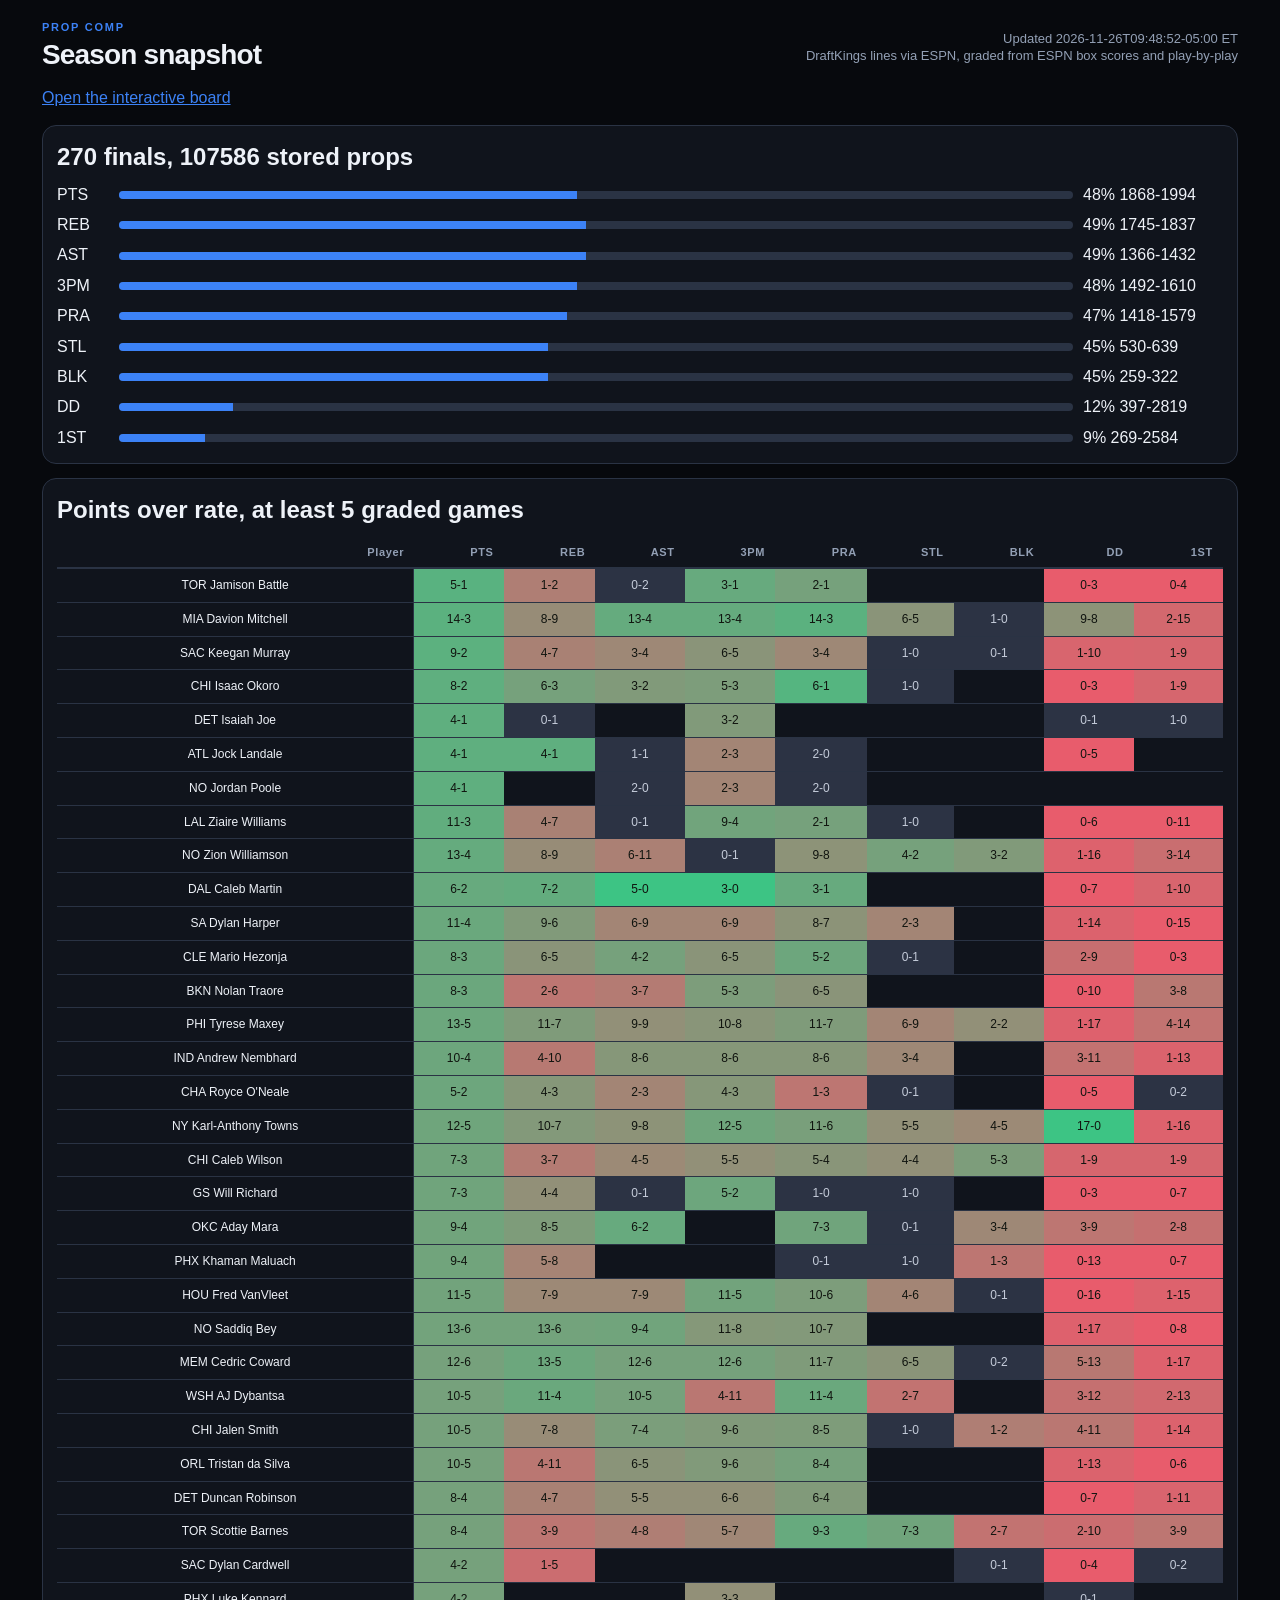
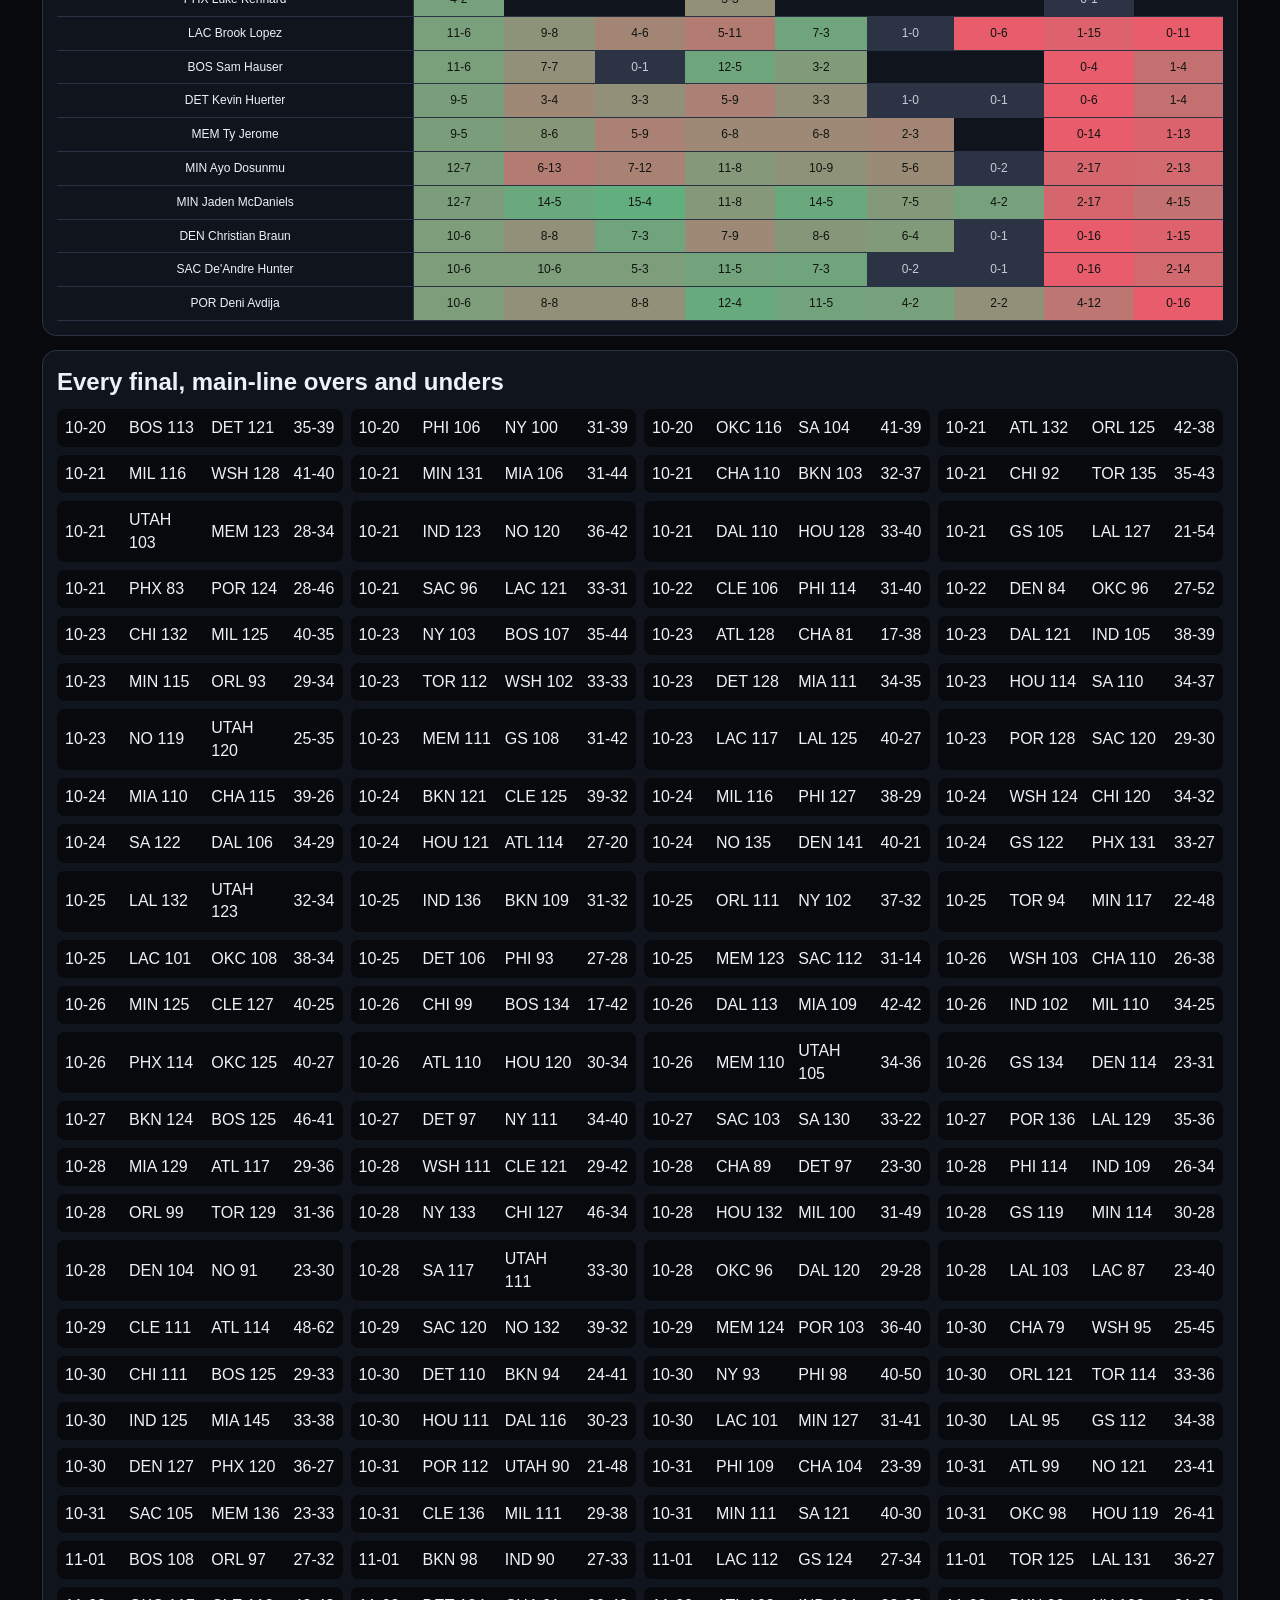
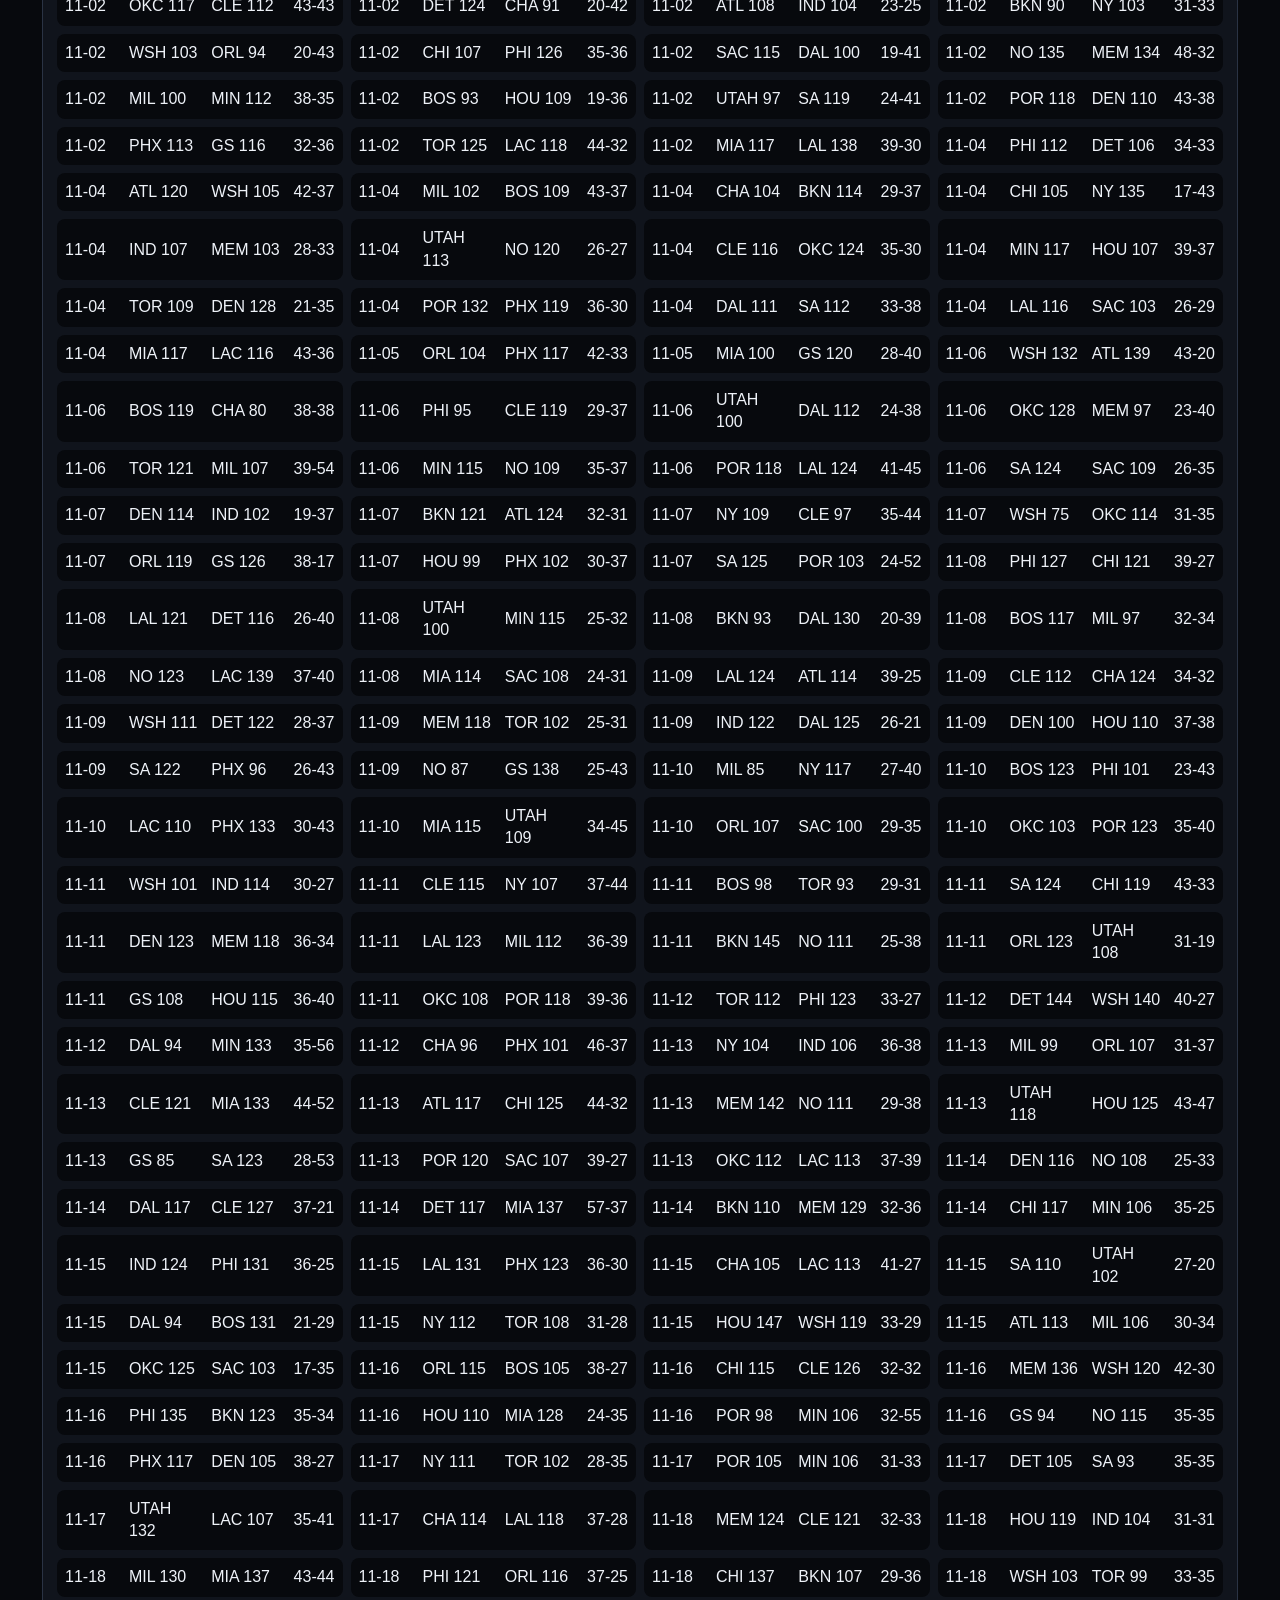
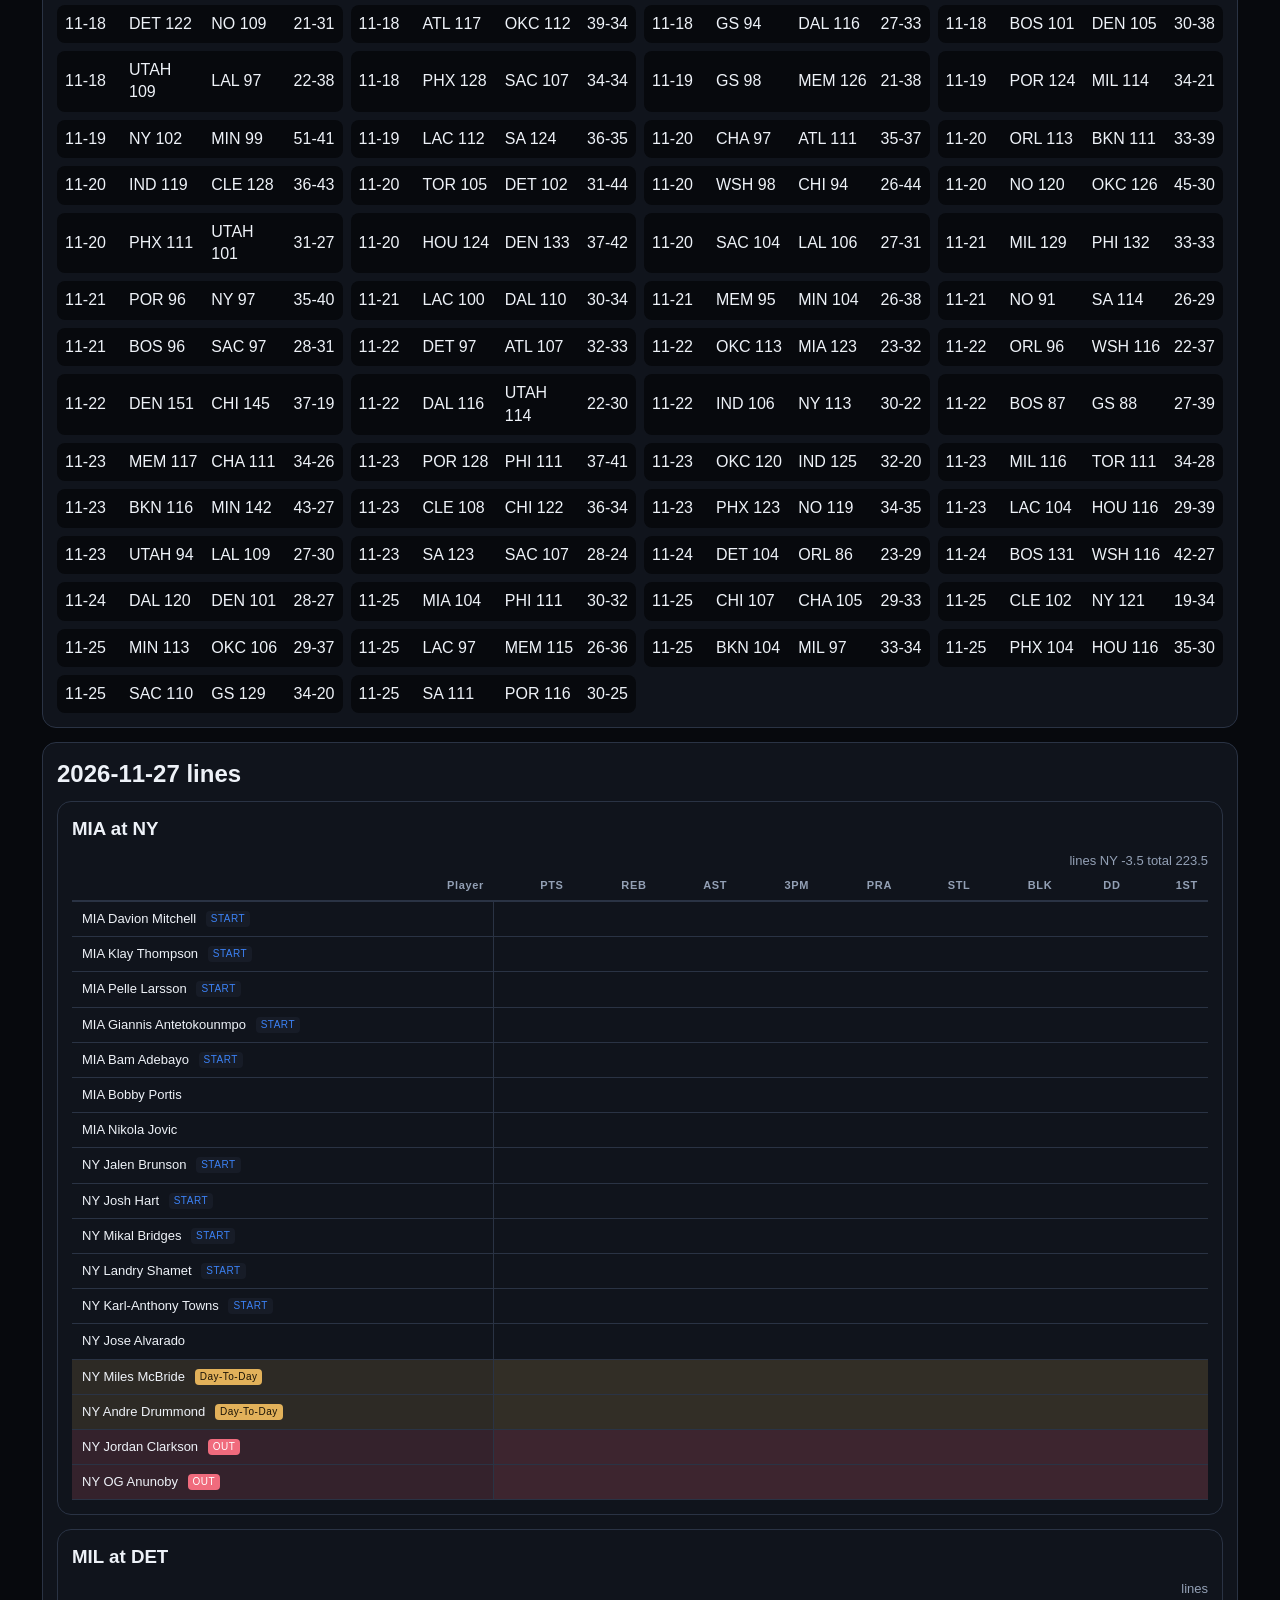
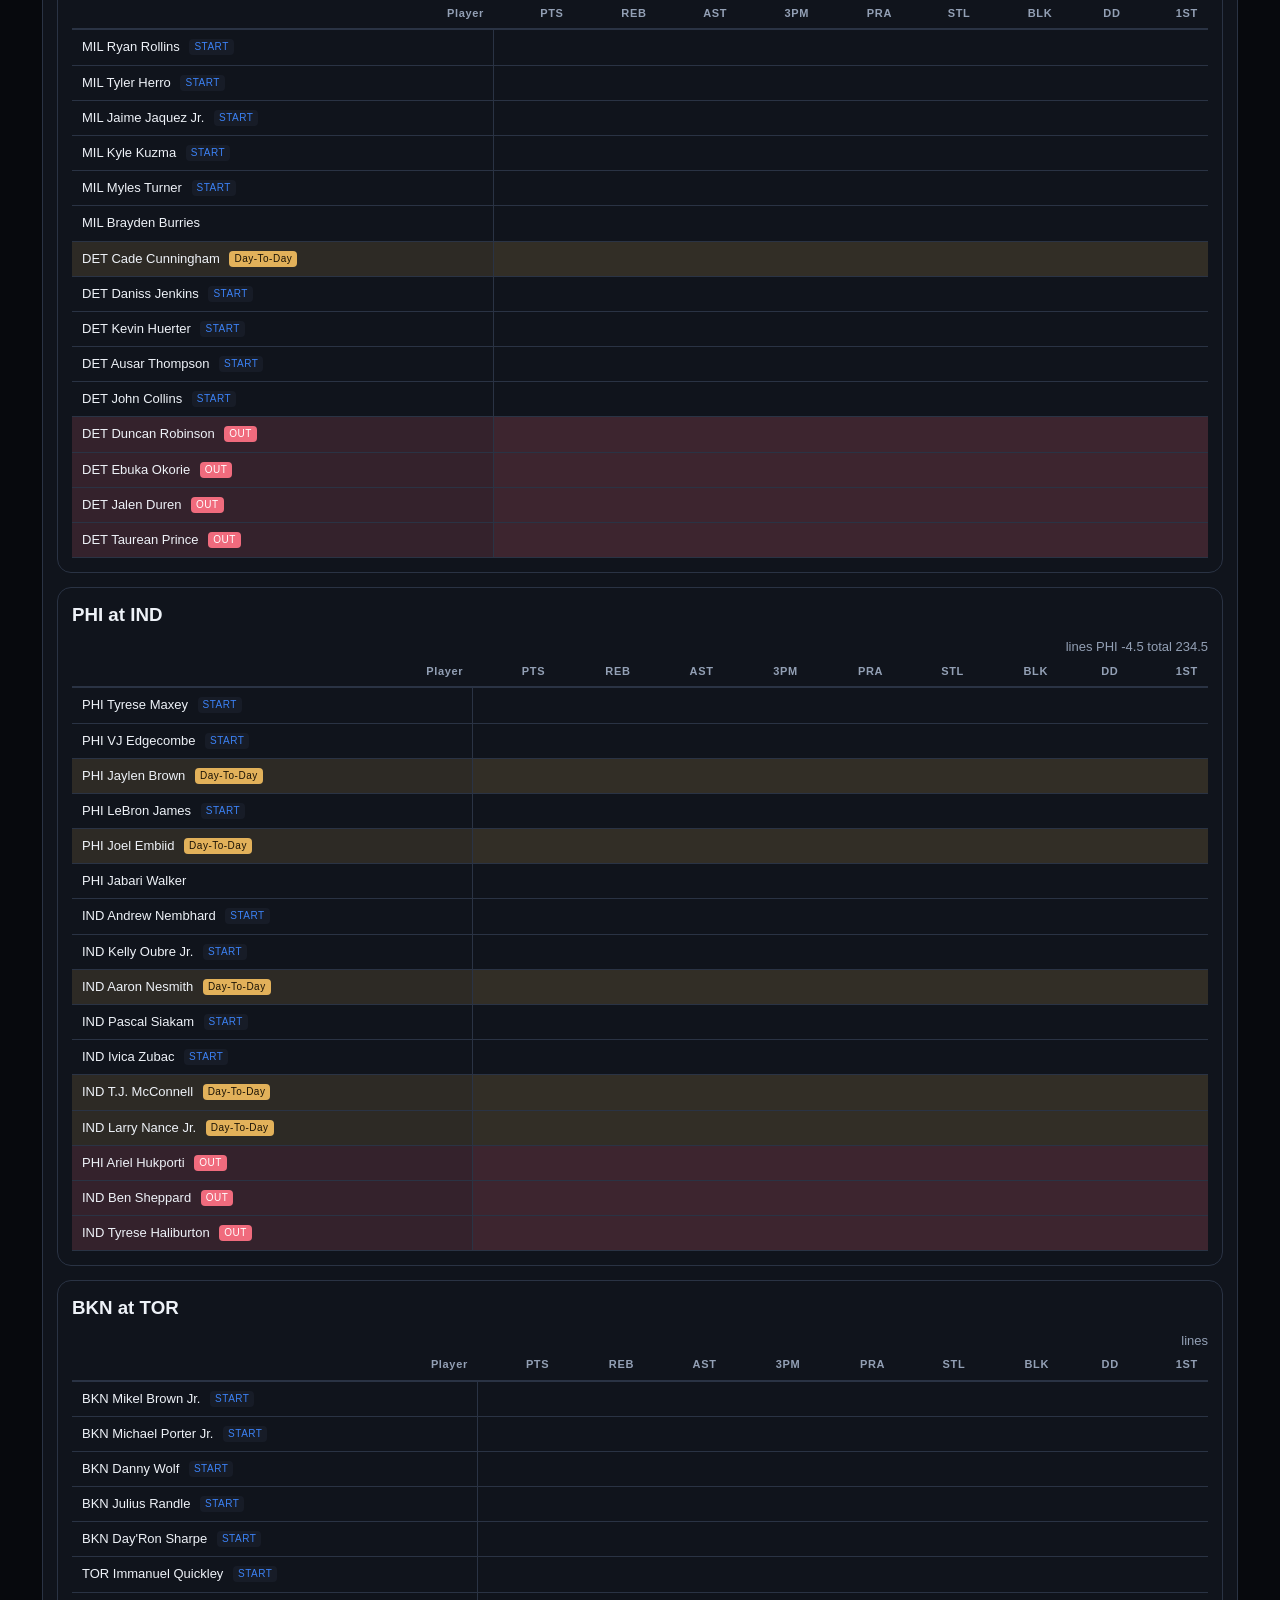
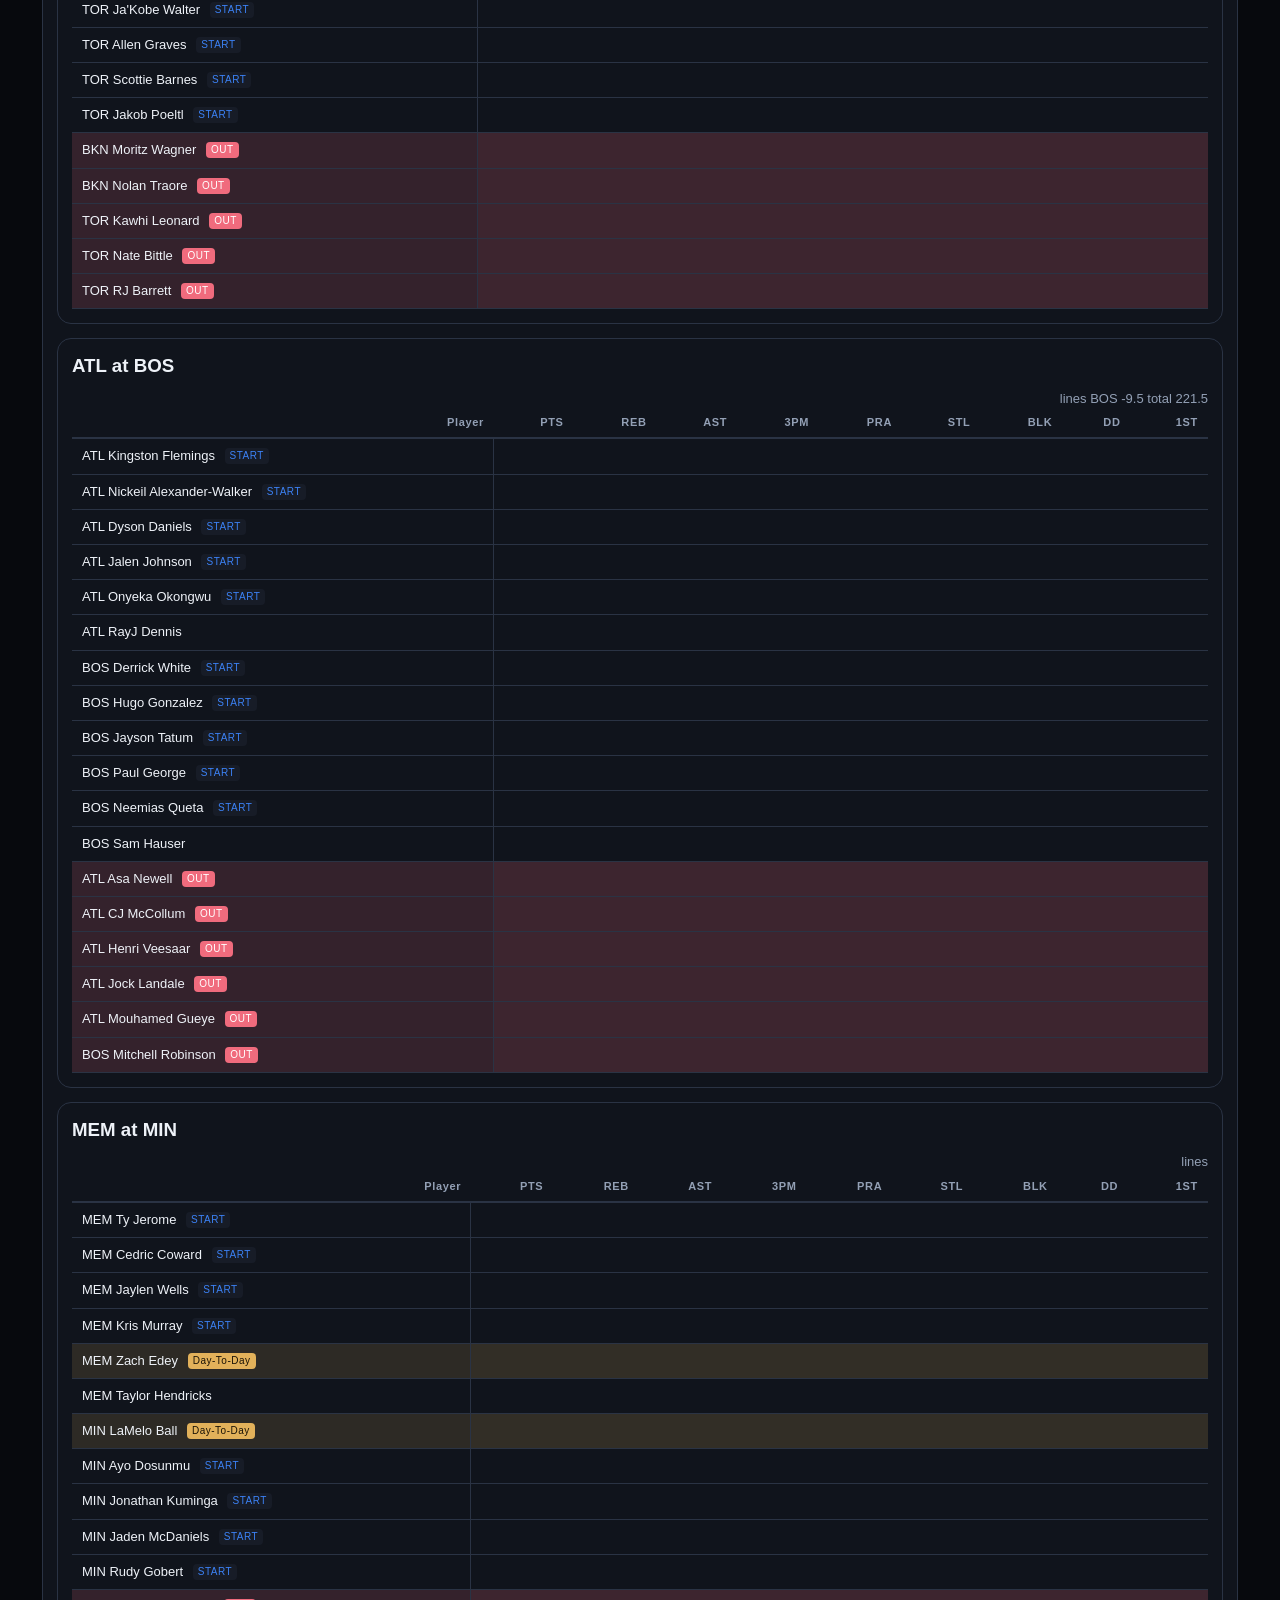
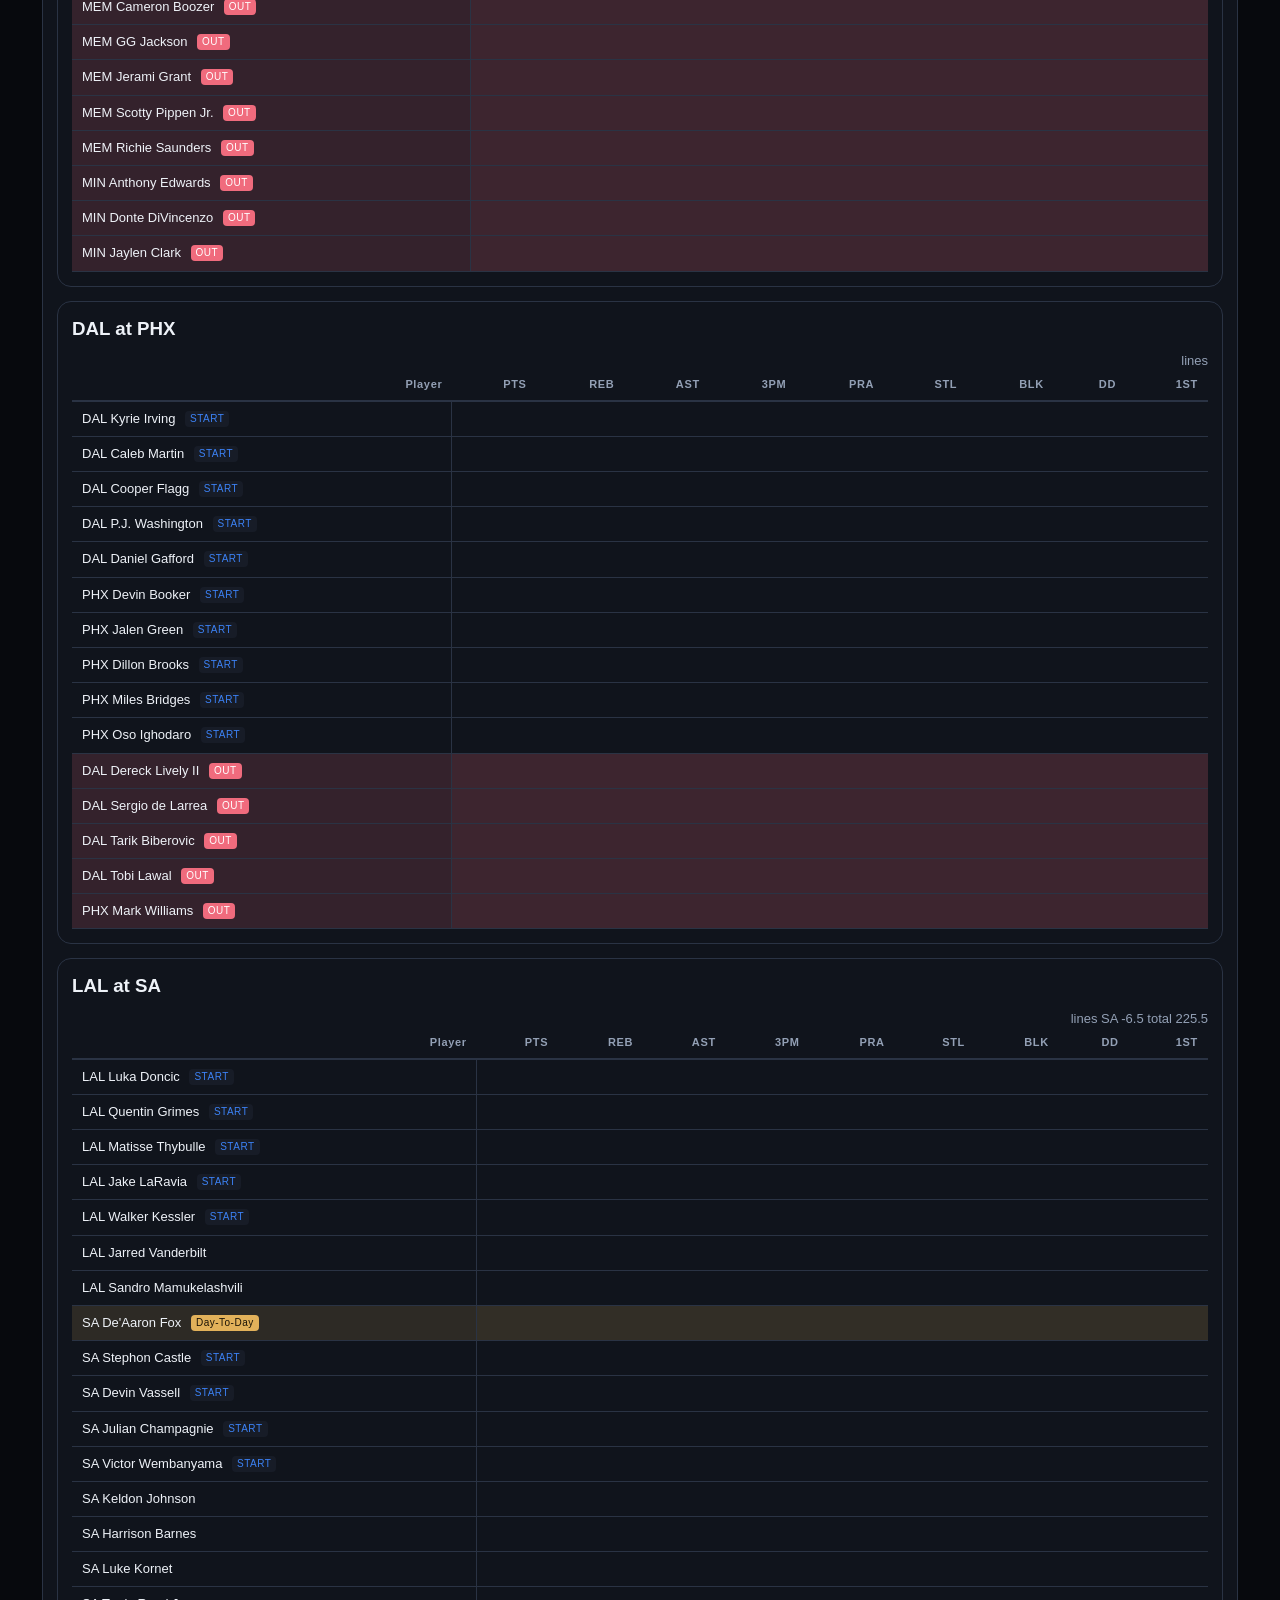
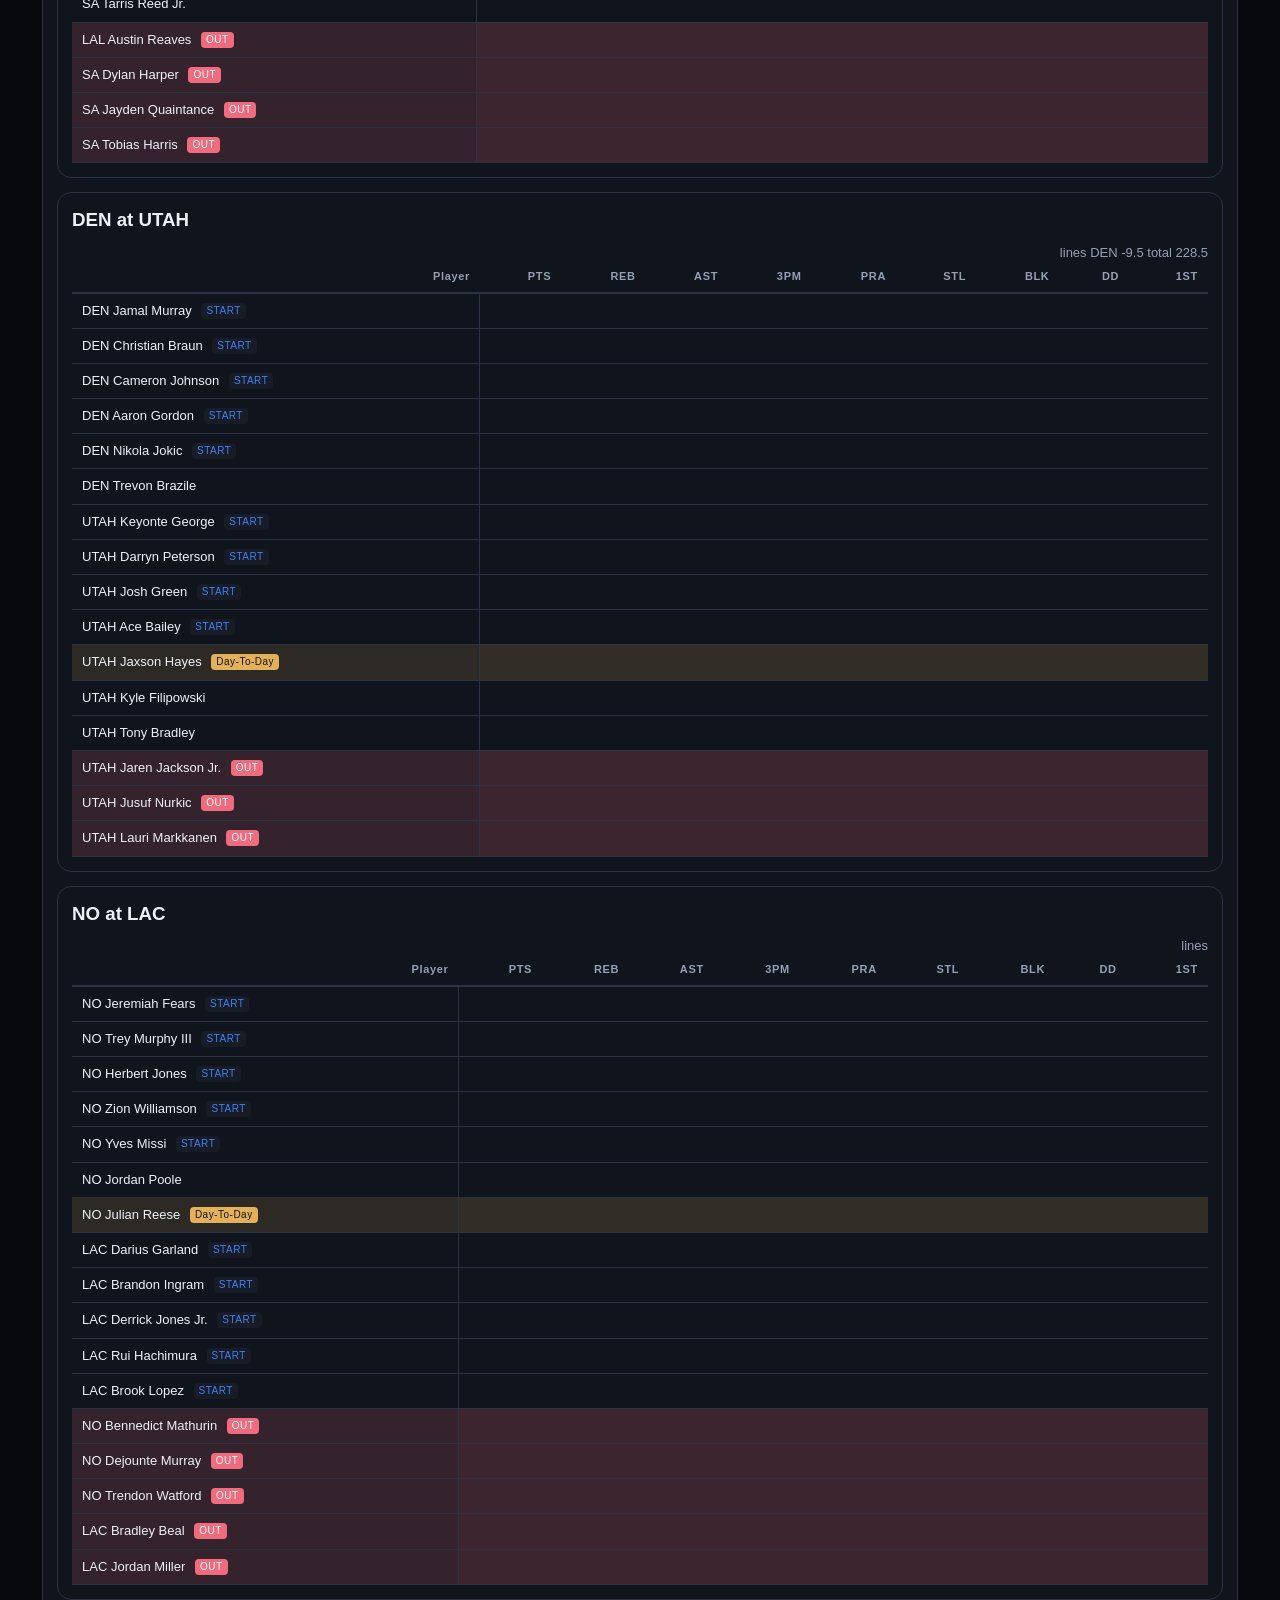
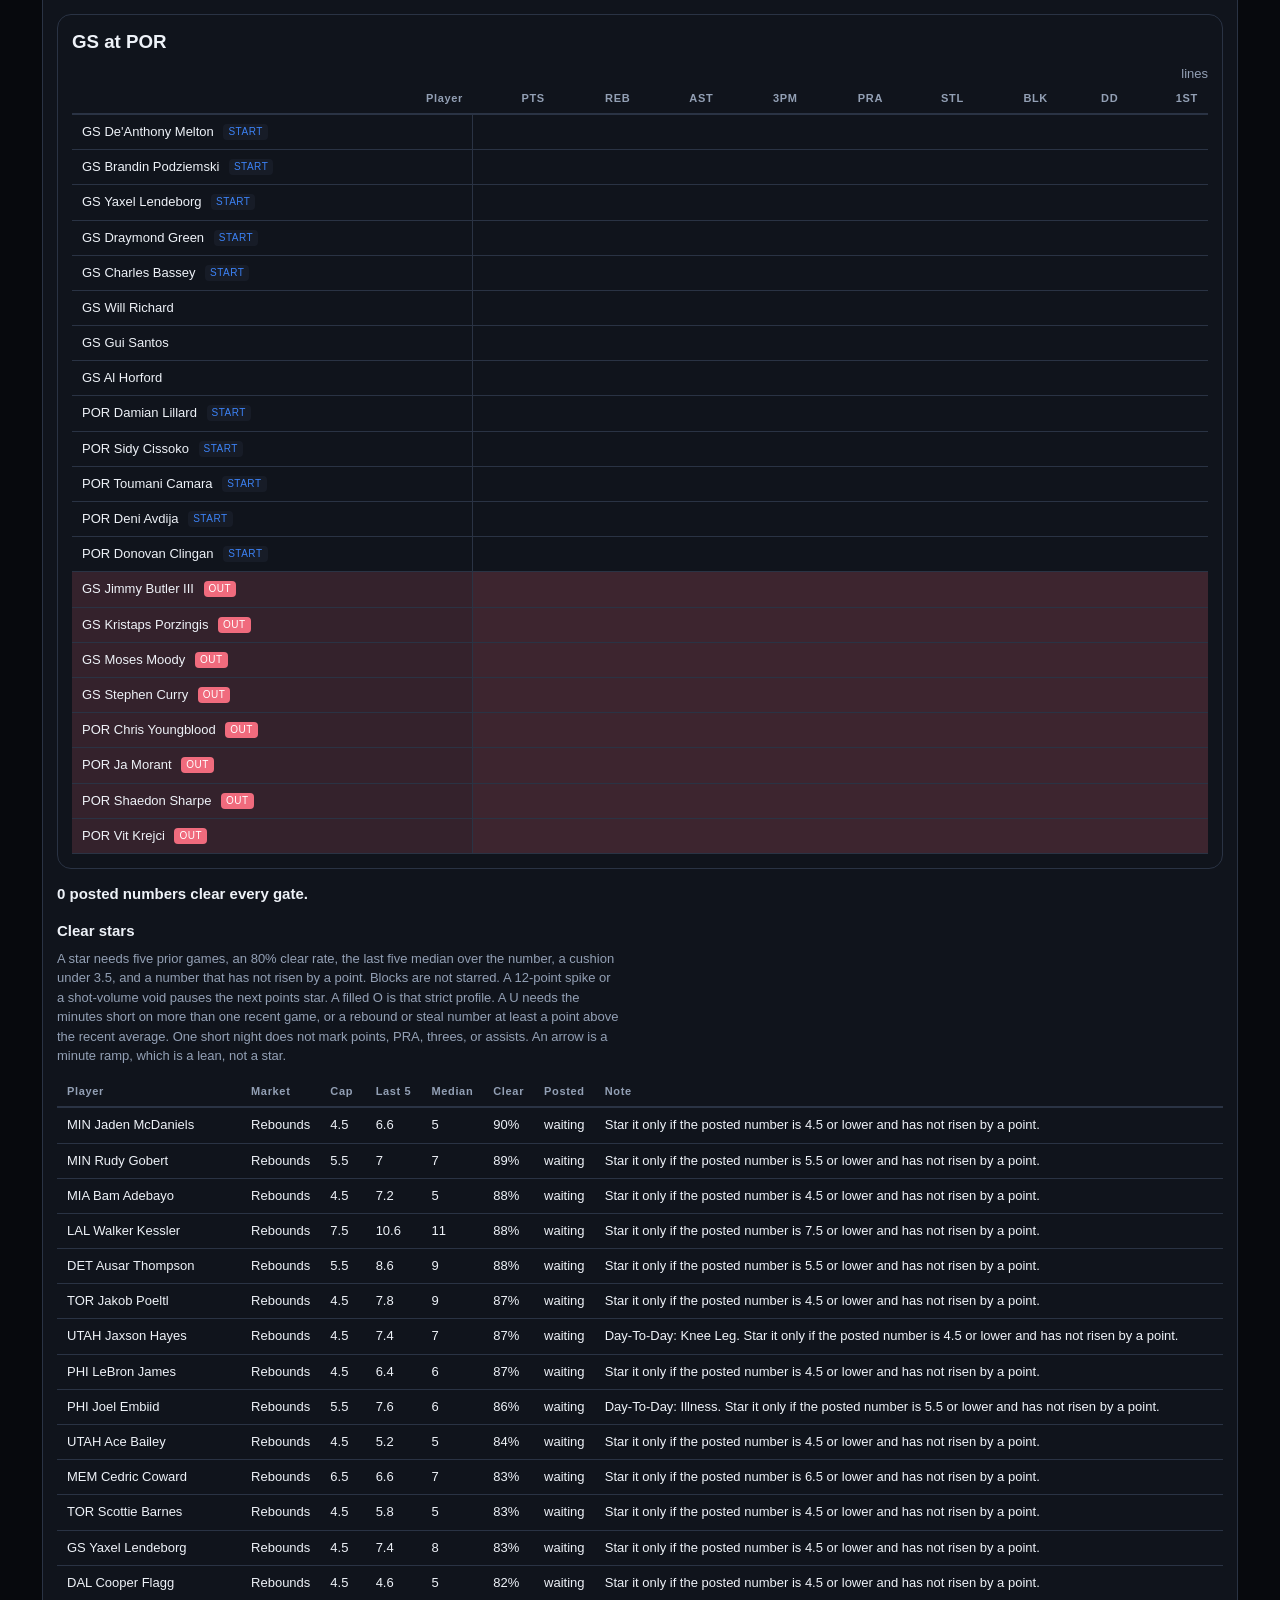
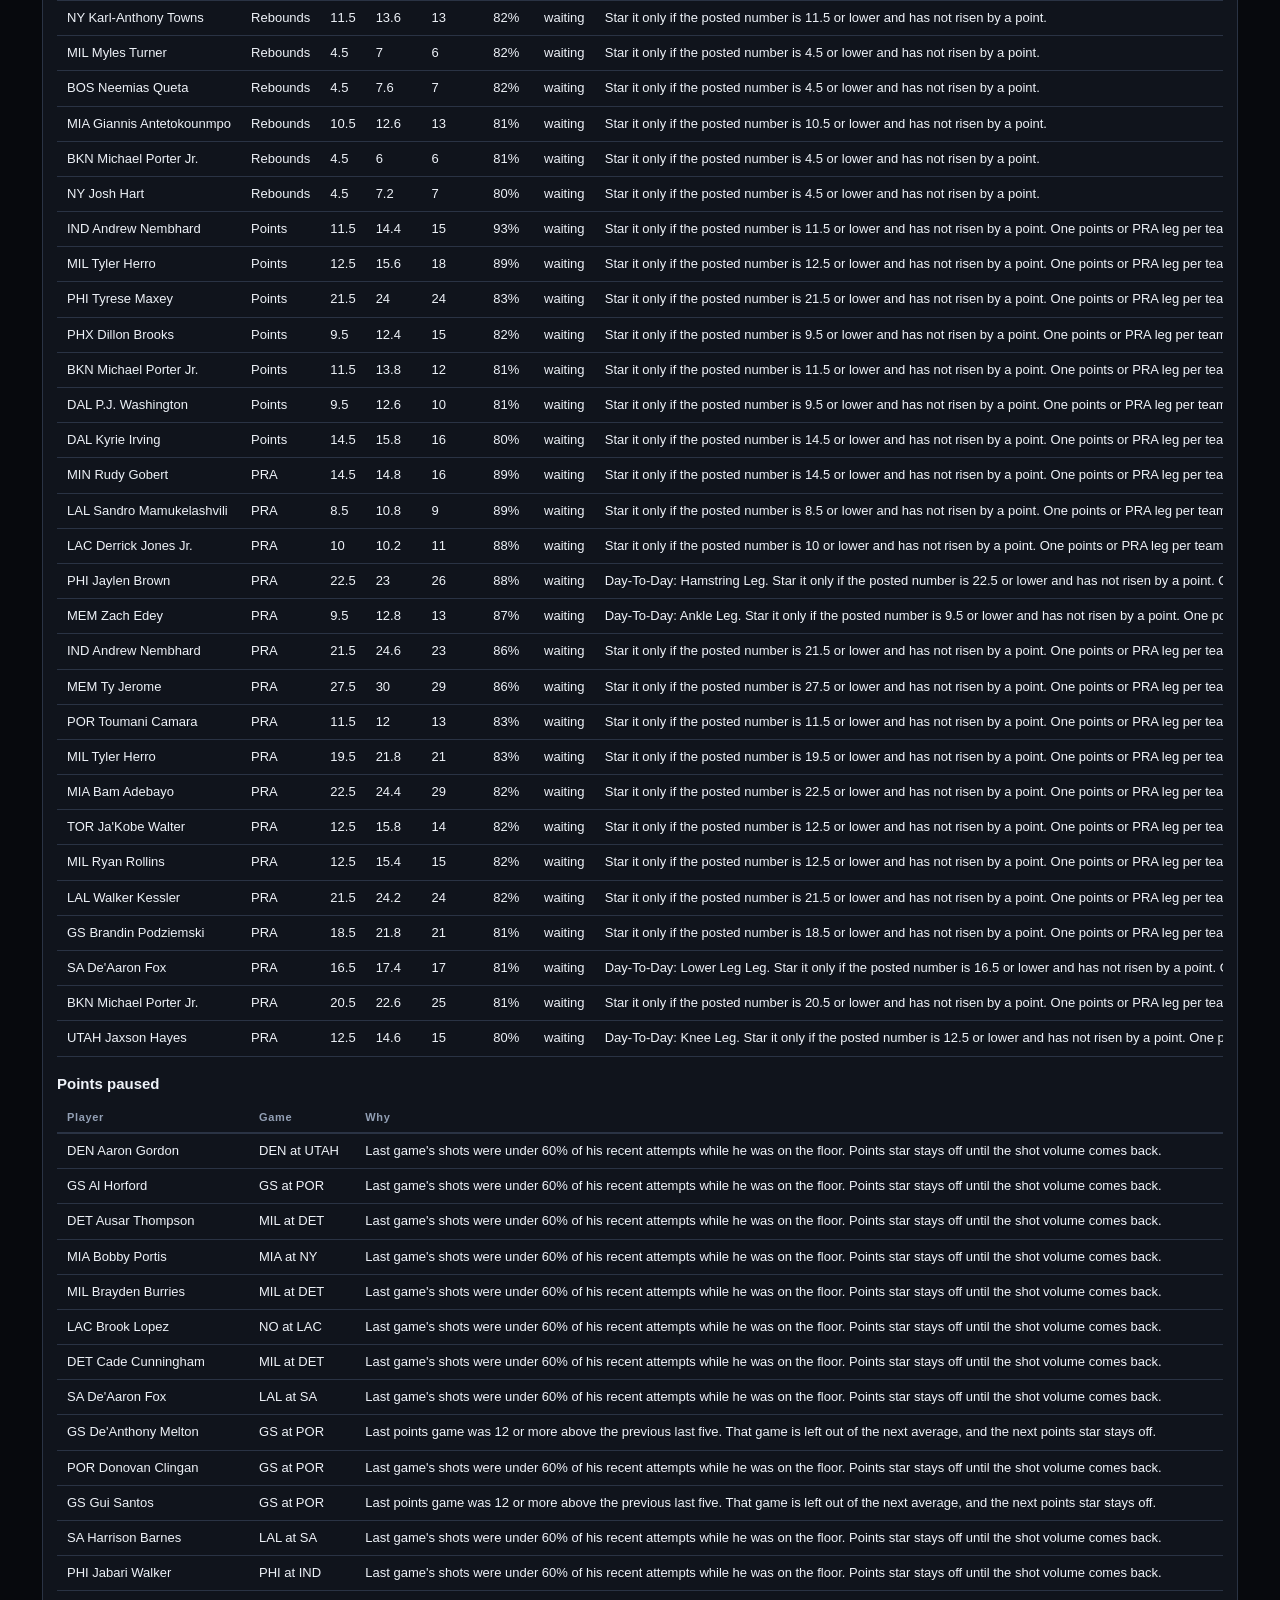
==== commit 82ec57f5: "Refresh lines and results." ====
--- a/docs/snapshot.html
+++ b/docs/snapshot.html
@@ -9,24 +9,24 @@
 <body>
 <header class="top">
 <div><p class="mark">Prop Comp</p><h1>Season snapshot</h1></div>
-<p class="meta">Updated 2026-11-25T23:54:15-05:00 ET<br>DraftKings lines via ESPN, graded from ESPN box scores and play-by-play</p>
+<p class="meta">Updated 2026-11-26T09:48:52-05:00 ET<br>DraftKings lines via ESPN, graded from ESPN box scores and play-by-play</p>
 </header>
 <p class="jump"><a href="index.html">Open the interactive board</a></p>
 <section class="panel">
-<h2>268 finals, 107586 stored props</h2>
+<h2>270 finals, 107586 stored props</h2>
 <div class="bars">
-<div class="bar-row"><span>PTS</span><span class="track"><span class="fill" style="width:48%"></span></span><span class="rec">48% 1855-1979</span></div>
-<div class="bar-row"><span>REB</span><span class="track"><span class="fill" style="width:49%"></span></span><span class="rec">49% 1734-1824</span></div>
-<div class="bar-row"><span>AST</span><span class="track"><span class="fill" style="width:49%"></span></span><span class="rec">49% 1354-1428</span></div>
-<div class="bar-row"><span>3PM</span><span class="track"><span class="fill" style="width:48%"></span></span><span class="rec">48% 1478-1604</span></div>
-<div class="bar-row"><span>PRA</span><span class="track"><span class="fill" style="width:47%"></span></span><span class="rec">47% 1404-1575</span></div>
-<div class="bar-row"><span>STL</span><span class="track"><span class="fill" style="width:45%"></span></span><span class="rec">45% 530-638</span></div>
-<div class="bar-row"><span>BLK</span><span class="track"><span class="fill" style="width:45%"></span></span><span class="rec">45% 259-320</span></div>
-<div class="bar-row"><span>DD</span><span class="track"><span class="fill" style="width:12%"></span></span><span class="rec">12% 394-2800</span></div>
-<div class="bar-row"><span>1ST</span><span class="track"><span class="fill" style="width:9%"></span></span><span class="rec">9% 267-2565</span></div>
+<div class="bar-row"><span>PTS</span><span class="track"><span class="fill" style="width:48%"></span></span><span class="rec">48% 1868-1994</span></div>
+<div class="bar-row"><span>REB</span><span class="track"><span class="fill" style="width:49%"></span></span><span class="rec">49% 1745-1837</span></div>
+<div class="bar-row"><span>AST</span><span class="track"><span class="fill" style="width:49%"></span></span><span class="rec">49% 1366-1432</span></div>
+<div class="bar-row"><span>3PM</span><span class="track"><span class="fill" style="width:48%"></span></span><span class="rec">48% 1492-1610</span></div>
+<div class="bar-row"><span>PRA</span><span class="track"><span class="fill" style="width:47%"></span></span><span class="rec">47% 1418-1579</span></div>
+<div class="bar-row"><span>STL</span><span class="track"><span class="fill" style="width:45%"></span></span><span class="rec">45% 530-639</span></div>
+<div class="bar-row"><span>BLK</span><span class="track"><span class="fill" style="width:45%"></span></span><span class="rec">45% 259-322</span></div>
+<div class="bar-row"><span>DD</span><span class="track"><span class="fill" style="width:12%"></span></span><span class="rec">12% 397-2819</span></div>
+<div class="bar-row"><span>1ST</span><span class="track"><span class="fill" style="width:9%"></span></span><span class="rec">9% 269-2584</span></div>
 </div></section>
 <section class="panel"><h2>Points over rate, at least 5 graded games</h2>
-<div class="table-wrap"><table class="heat"><thead><tr><th>Player</th><th>PTS</th><th>REB</th><th>AST</th><th>3PM</th><th>PRA</th><th>STL</th><th>BLK</th><th>DD</th><th>1ST</th></tr></thead><tbody><tr><td class="name">TOR Jamison Battle</td><td style="background:rgb(89,178,128);color:#10140f">5-1</td><td style="background:rgb(175,126,116);color:#10140f">1-2</td><td style="background:#2c3344;color:#c5ccda">0-2</td><td style="background:rgb(103,170,126);color:#10140f">3-1</td><td style="background:rgb(118,161,124);color:#10140f">2-1</td><td></td><td></td><td style="background:rgb(232,92,108);color:#10140f">0-3</td><td style="background:rgb(232,92,108);color:#10140f">0-4</td></tr><tr><td class="name">MIA Davion Mitchell</td><td style="background:rgb(91,177,127);color:#10140f">14-3</td><td style="background:rgb(151,140,119);color:#10140f">8-9</td><td style="background:rgb(101,171,126);color:#10140f">13-4</td><td style="background:rgb(101,171,126);color:#10140f">13-4</td><td style="background:rgb(91,177,127);color:#10140f">14-3</td><td style="background:rgb(138,148,121);color:#10140f">6-5</td><td style="background:#2c3344;color:#c5ccda">1-0</td><td style="background:rgb(141,147,120);color:#10140f">9-8</td><td style="background:rgb(211,104,110);color:#10140f">2-15</td></tr><tr><td class="name">CHI Isaac Okoro</td><td style="background:rgb(95,175,127);color:#10140f">8-2</td><td style="background:rgb(118,161,124);color:#10140f">6-3</td><td style="background:rgb(129,154,122);color:#10140f">3-2</td><td style="background:rgb(125,157,123);color:#10140f">5-3</td><td style="background:rgb(85,181,128);color:#10140f">6-1</td><td style="background:#2c3344;color:#c5ccda">1-0</td><td></td><td style="background:rgb(232,92,108);color:#10140f">0-3</td><td style="background:rgb(214,102,110);color:#10140f">1-9</td></tr><tr><td class="name">SAC Keegan Murray</td><td style="background:rgb(95,175,127);color:#10140f">8-2</td><td style="background:rgb(163,133,117);color:#10140f">4-6</td><td style="background:rgb(175,126,116);color:#10140f">2-4</td><td style="background:rgb(146,144,120);color:#10140f">5-5</td><td style="background:rgb(175,126,116);color:#10140f">2-4</td><td style="background:#2c3344;color:#c5ccda">1-0</td><td style="background:#2c3344;color:#c5ccda">0-1</td><td style="background:rgb(214,102,110);color:#10140f">1-9</td><td style="background:rgb(213,103,110);color:#10140f">1-8</td></tr><tr><td class="name">DET Isaiah Joe</td><td style="background:rgb(95,175,127);color:#10140f">4-1</td><td style="background:#2c3344;color:#c5ccda">0-1</td><td></td><td style="background:rgb(129,154,122);color:#10140f">3-2</td><td></td><td></td><td></td><td style="background:#2c3344;color:#c5ccda">0-1</td><td style="background:#2c3344;color:#c5ccda">1-0</td></tr><tr><td class="name">ATL Jock Landale</td><td style="background:rgb(95,175,127);color:#10140f">4-1</td><td style="background:rgb(95,175,127);color:#10140f">4-1</td><td style="background:#2c3344;color:#c5ccda">1-1</td><td style="background:rgb(163,133,117);color:#10140f">2-3</td><td style="background:#2c3344;color:#c5ccda">2-0</td><td></td><td></td><td style="background:rgb(232,92,108);color:#10140f">0-5</td><td></td></tr><tr><td class="name">NO Jordan Poole</td><td style="background:rgb(95,175,127);color:#10140f">4-1</td><td></td><td style="background:#2c3344;color:#c5ccda">2-0</td><td style="background:rgb(163,133,117);color:#10140f">2-3</td><td style="background:#2c3344;color:#c5ccda">2-0</td><td></td><td></td><td></td><td></td></tr><tr><td class="name">LAL Ziaire Williams</td><td style="background:rgb(97,173,126);color:#10140f">11-3</td><td style="background:rgb(169,129,116);color:#10140f">4-7</td><td style="background:#2c3344;color:#c5ccda">0-1</td><td style="background:rgb(113,164,124);color:#10140f">9-4</td><td style="background:rgb(118,161,124);color:#10140f">2-1</td><td style="background:#2c3344;color:#c5ccda">1-0</td><td></td><td style="background:rgb(232,92,108);color:#10140f">0-6</td><td style="background:rgb(232,92,108);color:#10140f">0-11</td></tr><tr><td class="name">GS Will Richard</td><td style="background:rgb(99,172,126);color:#10140f">7-2</td><td style="background:rgb(134,151,121);color:#10140f">4-3</td><td style="background:#2c3344;color:#c5ccda">0-1</td><td style="background:rgb(118,161,124);color:#10140f">4-2</td><td style="background:#2c3344;color:#c5ccda">1-0</td><td style="background:#2c3344;color:#c5ccda">1-0</td><td></td><td style="background:rgb(232,92,108);color:#10140f">0-3</td><td style="background:rgb(232,92,108);color:#10140f">0-7</td></tr><tr><td class="name">NO Zion Williamson</td><td style="background:rgb(101,171,126);color:#10140f">13-4</td><td style="background:rgb(151,140,119);color:#10140f">8-9</td><td style="background:rgb(171,128,116);color:#10140f">6-11</td><td style="background:#2c3344;color:#c5ccda">0-1</td><td style="background:rgb(141,147,120);color:#10140f">9-8</td><td style="background:rgb(118,161,124);color:#10140f">4-2</td><td style="background:rgb(129,154,122);color:#10140f">3-2</td><td style="background:rgb(221,98,109);color:#10140f">1-16</td><td style="background:rgb(201,110,112);color:#10140f">3-14</td></tr><tr><td class="name">DAL Caleb Martin</td><td style="background:rgb(103,170,126);color:#10140f">6-2</td><td style="background:rgb(99,172,126);color:#10140f">7-2</td><td style="background:rgb(61,196,132);color:#10140f">5-0</td><td style="background:rgb(61,196,132);color:#10140f">3-0</td><td style="background:rgb(103,170,126);color:#10140f">3-1</td><td></td><td></td><td style="background:rgb(232,92,108);color:#10140f">0-7</td><td style="background:rgb(216,101,110);color:#10140f">1-10</td></tr><tr><td class="name">SA Dylan Harper</td><td style="background:rgb(106,168,125);color:#10140f">11-4</td><td style="background:rgb(129,154,122);color:#10140f">9-6</td><td style="background:rgb(163,133,117);color:#10140f">6-9</td><td style="background:rgb(163,133,117);color:#10140f">6-9</td><td style="background:rgb(140,147,120);color:#10140f">8-7</td><td style="background:rgb(163,133,117);color:#10140f">2-3</td><td></td><td style="background:rgb(220,98,109);color:#10140f">1-14</td><td style="background:rgb(232,92,108);color:#10140f">0-15</td></tr><tr><td class="name">CLE Mario Hezonja</td><td style="background:rgb(107,167,125);color:#10140f">8-3</td><td style="background:rgb(138,148,121);color:#10140f">6-5</td><td style="background:rgb(118,161,124);color:#10140f">4-2</td><td style="background:rgb(138,148,121);color:#10140f">6-5</td><td style="background:rgb(109,166,125);color:#10140f">5-2</td><td style="background:#2c3344;color:#c5ccda">0-1</td><td></td><td style="background:rgb(200,110,112);color:#10140f">2-9</td><td style="background:rgb(232,92,108);color:#10140f">0-3</td></tr><tr><td class="name">BKN Nolan Traore</td><td style="background:rgb(107,167,125);color:#10140f">8-3</td><td style="background:rgb(189,118,114);color:#10140f">2-6</td><td style="background:rgb(180,123,115);color:#10140f">3-7</td><td style="background:rgb(125,157,123);color:#10140f">5-3</td><td style="background:rgb(138,148,121);color:#10140f">6-5</td><td></td><td></td><td style="background:rgb(232,92,108);color:#10140f">0-10</td><td style="background:rgb(185,120,114);color:#10140f">3-8</td></tr><tr><td class="name">PHI Tyrese Maxey</td><td style="background:rgb(108,167,125);color:#10140f">13-5</td><td style="background:rgb(127,155,122);color:#10140f">11-7</td><td style="background:rgb(146,144,120);color:#10140f">9-9</td><td style="background:rgb(137,149,121);color:#10140f">10-8</td><td style="background:rgb(127,155,122);color:#10140f">11-7</td><td style="background:rgb(163,133,117);color:#10140f">6-9</td><td style="background:rgb(146,144,120);color:#10140f">2-2</td><td style="background:rgb(222,97,109);color:#10140f">1-17</td><td style="background:rgb(194,115,113);color:#10140f">4-14</td></tr><tr><td class="name">IND Andrew Nembhard</td><td style="background:rgb(109,166,125);color:#10140f">10-4</td><td style="background:rgb(183,121,114);color:#10140f">4-10</td><td style="background:rgb(134,151,121);color:#10140f">8-6</td><td style="background:rgb(134,151,121);color:#10140f">8-6</td><td style="background:rgb(134,151,121);color:#10140f">8-6</td><td style="background:rgb(158,136,118);color:#10140f">3-4</td><td></td><td style="background:rgb(195,114,113);color:#10140f">3-11</td><td style="background:rgb(219,99,109);color:#10140f">1-13</td></tr><tr><td class="name">CHA Royce O&#x27;Neale</td><td style="background:rgb(109,166,125);color:#10140f">5-2</td><td style="background:rgb(134,151,121);color:#10140f">4-3</td><td style="background:rgb(163,133,117);color:#10140f">2-3</td><td style="background:rgb(134,151,121);color:#10140f">4-3</td><td style="background:rgb(189,118,114);color:#10140f">1-3</td><td style="background:#2c3344;color:#c5ccda">0-1</td><td></td><td style="background:rgb(232,92,108);color:#10140f">0-5</td><td style="background:#2c3344;color:#c5ccda">0-2</td></tr><tr><td class="name">NY Karl-Anthony Towns</td><td style="background:rgb(111,165,124);color:#10140f">12-5</td><td style="background:rgb(131,153,122);color:#10140f">10-7</td><td style="background:rgb(141,147,120);color:#10140f">9-8</td><td style="background:rgb(111,165,124);color:#10140f">12-5</td><td style="background:rgb(121,159,123);color:#10140f">11-6</td><td style="background:rgb(146,144,120);color:#10140f">5-5</td><td style="background:rgb(156,138,118);color:#10140f">4-5</td><td style="background:rgb(61,196,132);color:#10140f">17-0</td><td style="background:rgb(221,98,109);color:#10140f">1-16</td></tr><tr><td class="name">CHI Caleb Wilson</td><td style="background:rgb(112,164,124);color:#10140f">7-3</td><td style="background:rgb(180,123,115);color:#10140f">3-7</td><td style="background:rgb(156,138,118);color:#10140f">4-5</td><td style="background:rgb(146,144,120);color:#10140f">5-5</td><td style="background:rgb(137,149,121);color:#10140f">5-4</td><td style="background:rgb(146,144,120);color:#10140f">4-4</td><td style="background:rgb(125,157,123);color:#10140f">5-3</td><td style="background:rgb(214,102,110);color:#10140f">1-9</td><td style="background:rgb(214,102,110);color:#10140f">1-9</td></tr><tr><td class="name">OKC Aday Mara</td><td style="background:rgb(113,164,124);color:#10140f">9-4</td><td style="background:rgb(126,156,122);color:#10140f">8-5</td><td style="background:rgb(103,170,126);color:#10140f">6-2</td><td></td><td style="background:rgb(112,164,124);color:#10140f">7-3</td><td style="background:#2c3344;color:#c5ccda">0-1</td><td style="background:rgb(158,136,118);color:#10140f">3-4</td><td style="background:rgb(189,118,114);color:#10140f">3-9</td><td style="background:rgb(197,112,112);color:#10140f">2-8</td></tr><tr><td class="name">PHX Khaman Maluach</td><td style="background:rgb(113,164,124);color:#10140f">9-4</td><td style="background:rgb(166,132,117);color:#10140f">5-8</td><td></td><td></td><td style="background:#2c3344;color:#c5ccda">0-1</td><td style="background:#2c3344;color:#c5ccda">1-0</td><td style="background:rgb(189,118,114);color:#10140f">1-3</td><td style="background:rgb(232,92,108);color:#10140f">0-13</td><td style="background:rgb(232,92,108);color:#10140f">0-7</td></tr><tr><td class="name">HOU Fred VanVleet</td><td style="background:rgb(114,163,124);color:#10140f">11-5</td><td style="background:rgb(157,137,118);color:#10140f">7-9</td><td style="background:rgb(157,137,118);color:#10140f">7-9</td><td style="background:rgb(114,163,124);color:#10140f">11-5</td><td style="background:rgb(125,157,123);color:#10140f">10-6</td><td style="background:rgb(163,133,117);color:#10140f">4-6</td><td style="background:#2c3344;color:#c5ccda">0-1</td><td style="background:rgb(232,92,108);color:#10140f">0-16</td><td style="background:rgb(221,98,109);color:#10140f">1-15</td></tr><tr><td class="name">NO Saddiq Bey</td><td style="background:rgb(115,163,124);color:#10140f">13-6</td><td style="background:rgb(115,163,124);color:#10140f">13-6</td><td style="background:rgb(113,164,124);color:#10140f">9-4</td><td style="background:rgb(133,152,121);color:#10140f">11-8</td><td style="background:rgb(131,153,122);color:#10140f">10-7</td><td></td><td></td><td style="background:rgb(222,97,109);color:#10140f">1-17</td><td style="background:rgb(232,92,108);color:#10140f">0-8</td></tr><tr><td class="name">MEM Cedric Coward</td><td style="background:rgb(118,161,124);color:#10140f">12-6</td><td style="background:rgb(108,167,125);color:#10140f">13-5</td><td style="background:rgb(118,161,124);color:#10140f">12-6</td><td style="background:rgb(118,161,124);color:#10140f">12-6</td><td style="background:rgb(127,155,122);color:#10140f">11-7</td><td style="background:rgb(138,148,121);color:#10140f">6-5</td><td style="background:#2c3344;color:#c5ccda">0-2</td><td style="background:rgb(184,120,114);color:#10140f">5-13</td><td style="background:rgb(222,97,109);color:#10140f">1-17</td></tr><tr><td class="name">WSH AJ Dybantsa</td><td style="background:rgb(118,161,124);color:#10140f">10-5</td><td style="background:rgb(106,168,125);color:#10140f">11-4</td><td style="background:rgb(118,161,124);color:#10140f">10-5</td><td style="background:rgb(186,119,114);color:#10140f">4-11</td><td style="background:rgb(106,168,125);color:#10140f">11-4</td><td style="background:rgb(194,115,113);color:#10140f">2-7</td><td></td><td style="background:rgb(197,112,112);color:#10140f">3-12</td><td style="background:rgb(209,105,111);color:#10140f">2-13</td></tr><tr><td class="name">SAC De&#x27;Andre Hunter</td><td style="background:rgb(118,161,124);color:#10140f">10-5</td><td style="background:rgb(129,154,122);color:#10140f">9-6</td><td style="background:rgb(134,151,121);color:#10140f">4-3</td><td style="background:rgb(118,161,124);color:#10140f">10-5</td><td style="background:rgb(118,161,124);color:#10140f">6-3</td><td style="background:#2c3344;color:#c5ccda">0-2</td><td style="background:#2c3344;color:#c5ccda">0-1</td><td style="background:rgb(232,92,108);color:#10140f">0-15</td><td style="background:rgb(209,105,111);color:#10140f">2-13</td></tr><tr><td class="name">CHI Jalen Smith</td><td style="background:rgb(118,161,124);color:#10140f">10-5</td><td style="background:rgb(152,140,119);color:#10140f">7-8</td><td style="background:rgb(123,158,123);color:#10140f">7-4</td><td style="background:rgb(129,154,122);color:#10140f">9-6</td><td style="background:rgb(126,156,122);color:#10140f">8-5</td><td style="background:#2c3344;color:#c5ccda">1-0</td><td style="background:rgb(175,126,116);color:#10140f">1-2</td><td style="background:rgb(186,119,114);color:#10140f">4-11</td><td style="background:rgb(220,98,109);color:#10140f">1-14</td></tr><tr><td class="name">ORL Tristan da Silva</td><td style="background:rgb(118,161,124);color:#10140f">10-5</td><td style="background:rgb(186,119,114);color:#10140f">4-11</td><td style="background:rgb(138,148,121);color:#10140f">6-5</td><td style="background:rgb(129,154,122);color:#10140f">9-6</td><td style="background:rgb(118,161,124);color:#10140f">8-4</td><td></td><td></td><td style="background:rgb(219,99,109);color:#10140f">1-13</td><td style="background:rgb(232,92,108);color:#10140f">0-6</td></tr><tr><td class="name">DET Duncan Robinson</td><td style="background:rgb(118,161,124);color:#10140f">8-4</td><td style="background:rgb(169,129,116);color:#10140f">4-7</td><td style="background:rgb(146,144,120);color:#10140f">5-5</td><td style="background:rgb(146,144,120);color:#10140f">6-6</td><td style="background:rgb(129,154,122);color:#10140f">6-4</td><td></td><td></td><td style="background:rgb(232,92,108);color:#10140f">0-7</td><td style="background:rgb(217,100,110);color:#10140f">1-11</td></tr><tr><td class="name">TOR Scottie Barnes</td><td style="background:rgb(118,161,124);color:#10140f">8-4</td><td style="background:rgb(189,118,114);color:#10140f">3-9</td><td style="background:rgb(175,126,116);color:#10140f">4-8</td><td style="background:rgb(160,135,118);color:#10140f">5-7</td><td style="background:rgb(103,170,126);color:#10140f">9-3</td><td style="background:rgb(112,164,124);color:#10140f">7-3</td><td style="background:rgb(194,115,113);color:#10140f">2-7</td><td style="background:rgb(203,109,112);color:#10140f">2-10</td><td style="background:rgb(189,118,114);color:#10140f">3-9</td></tr><tr><td class="name">SAC Dylan Cardwell</td><td style="background:rgb(118,161,124);color:#10140f">4-2</td><td style="background:rgb(203,109,112);color:#10140f">1-5</td><td></td><td></td><td></td><td></td><td style="background:#2c3344;color:#c5ccda">0-1</td><td style="background:rgb(232,92,108);color:#10140f">0-4</td><td style="background:#2c3344;color:#c5ccda">0-2</td></tr><tr><td class="name">PHX Luke Kennard</td><td style="background:rgb(118,161,124);color:#10140f">4-2</td><td></td><td></td><td style="background:rgb(146,144,120);color:#10140f">3-3</td><td></td><td></td><td></td><td style="background:#2c3344;color:#c5ccda">0-1</td><td></td></tr><tr><td class="name">LAC Brook Lopez</td><td style="background:rgb(121,159,123);color:#10140f">11-6</td><td style="background:rgb(141,147,120);color:#10140f">9-8</td><td style="background:rgb(163,133,117);color:#10140f">4-6</td><td style="background:rgb(178,124,115);color:#10140f">5-11</td><td style="background:rgb(112,164,124);color:#10140f">7-3</td><td style="background:#2c3344;color:#c5ccda">1-0</td><td style="background:rgb(232,92,108);color:#10140f">0-6</td><td style="background:rgb(221,98,109);color:#10140f">1-15</td><td style="background:rgb(232,92,108);color:#10140f">0-11</td></tr><tr><td class="name">BOS Sam Hauser</td><td style="background:rgb(121,159,123);color:#10140f">11-6</td><td style="background:rgb(146,144,120);color:#10140f">7-7</td><td style="background:#2c3344;color:#c5ccda">0-1</td><td style="background:rgb(111,165,124);color:#10140f">12-5</td><td style="background:rgb(129,154,122);color:#10140f">3-2</td><td></td><td></td><td style="background:rgb(232,92,108);color:#10140f">0-4</td><td style="background:rgb(197,112,112);color:#10140f">1-4</td></tr><tr><td class="name">DET Kevin Huerter</td><td style="background:rgb(122,158,123);color:#10140f">9-5</td><td style="background:rgb(158,136,118);color:#10140f">3-4</td><td style="background:rgb(146,144,120);color:#10140f">3-3</td><td style="background:rgb(170,129,116);color:#10140f">5-9</td><td style="background:rgb(146,144,120);color:#10140f">3-3</td><td style="background:#2c3344;color:#c5ccda">1-0</td><td style="background:#2c3344;color:#c5ccda">0-1</td><td style="background:rgb(232,92,108);color:#10140f">0-6</td><td style="background:rgb(197,112,112);color:#10140f">1-4</td></tr><tr><td class="name">MEM Ty Jerome</td><td style="background:rgb(122,158,123);color:#10140f">9-5</td><td style="background:rgb(134,151,121);color:#10140f">8-6</td><td style="background:rgb(170,129,116);color:#10140f">5-9</td><td style="background:rgb(158,136,118);color:#10140f">6-8</td><td style="background:rgb(158,136,118);color:#10140f">6-8</td><td style="background:rgb(163,133,117);color:#10140f">2-3</td><td></td><td style="background:rgb(232,92,108);color:#10140f">0-14</td><td style="background:rgb(219,99,109);color:#10140f">1-13</td></tr><tr><td class="name">MIN Ayo Dosunmu</td><td style="background:rgb(124,157,123);color:#10140f">12-7</td><td style="background:rgb(178,124,115);color:#10140f">6-13</td><td style="background:rgb(169,130,116);color:#10140f">7-12</td><td style="background:rgb(133,152,121);color:#10140f">11-8</td><td style="background:rgb(142,146,120);color:#10140f">10-9</td><td style="background:rgb(154,139,118);color:#10140f">5-6</td><td style="background:#2c3344;color:#c5ccda">0-2</td><td style="background:rgb(214,102,110);color:#10140f">2-17</td><td style="background:rgb(209,105,111);color:#10140f">2-13</td></tr><tr><td class="name">MIN Jaden McDaniels</td><td style="background:rgb(124,157,123);color:#10140f">12-7</td><td style="background:rgb(106,168,125);color:#10140f">14-5</td><td style="background:rgb(97,174,126);color:#10140f">15-4</td><td style="background:rgb(133,152,121);color:#10140f">11-8</td><td style="background:rgb(106,168,125);color:#10140f">14-5</td><td style="background:rgb(132,152,122);color:#10140f">7-5</td><td style="background:rgb(118,161,124);color:#10140f">4-2</td><td style="background:rgb(214,102,110);color:#10140f">2-17</td><td style="background:rgb(196,113,113);color:#10140f">4-15</td></tr><tr><td class="name">DEN Christian Braun</td><td style="background:rgb(125,157,123);color:#10140f">10-6</td><td style="background:rgb(146,144,120);color:#10140f">8-8</td><td style="background:rgb(112,164,124);color:#10140f">7-3</td><td style="background:rgb(157,137,118);color:#10140f">7-9</td><td style="background:rgb(134,151,121);color:#10140f">8-6</td><td style="background:rgb(129,154,122);color:#10140f">6-4</td><td style="background:#2c3344;color:#c5ccda">0-1</td><td style="background:rgb(232,92,108);color:#10140f">0-16</td><td style="background:rgb(221,98,109);color:#10140f">1-15</td></tr><tr><td class="name">IND Kelly Oubre Jr.</td><td style="background:rgb(125,157,123);color:#10140f">10-6</td><td style="background:rgb(157,137,118);color:#10140f">7-9</td><td style="background:rgb(163,133,117);color:#10140f">2-3</td><td style="background:rgb(152,140,119);color:#10140f">7-8</td><td style="background:rgb(118,161,124);color:#10140f">4-2</td><td style="background:rgb(175,126,116);color:#10140f">1-2</td><td style="background:#2c3344;color:#c5ccda">1-1</td><td style="background:rgb(232,92,108);color:#10140f">0-13</td><td style="background:rgb(207,106,111);color:#10140f">2-12</td></tr></tbody></table></div>
+<div class="table-wrap"><table class="heat"><thead><tr><th>Player</th><th>PTS</th><th>REB</th><th>AST</th><th>3PM</th><th>PRA</th><th>STL</th><th>BLK</th><th>DD</th><th>1ST</th></tr></thead><tbody><tr><td class="name">TOR Jamison Battle</td><td style="background:rgb(89,178,128);color:#10140f">5-1</td><td style="background:rgb(175,126,116);color:#10140f">1-2</td><td style="background:#2c3344;color:#c5ccda">0-2</td><td style="background:rgb(103,170,126);color:#10140f">3-1</td><td style="background:rgb(118,161,124);color:#10140f">2-1</td><td></td><td></td><td style="background:rgb(232,92,108);color:#10140f">0-3</td><td style="background:rgb(232,92,108);color:#10140f">0-4</td></tr><tr><td class="name">MIA Davion Mitchell</td><td style="background:rgb(91,177,127);color:#10140f">14-3</td><td style="background:rgb(151,140,119);color:#10140f">8-9</td><td style="background:rgb(101,171,126);color:#10140f">13-4</td><td style="background:rgb(101,171,126);color:#10140f">13-4</td><td style="background:rgb(91,177,127);color:#10140f">14-3</td><td style="background:rgb(138,148,121);color:#10140f">6-5</td><td style="background:#2c3344;color:#c5ccda">1-0</td><td style="background:rgb(141,147,120);color:#10140f">9-8</td><td style="background:rgb(211,104,110);color:#10140f">2-15</td></tr><tr><td class="name">SAC Keegan Murray</td><td style="background:rgb(92,177,127);color:#10140f">9-2</td><td style="background:rgb(169,129,116);color:#10140f">4-7</td><td style="background:rgb(158,136,118);color:#10140f">3-4</td><td style="background:rgb(138,148,121);color:#10140f">6-5</td><td style="background:rgb(158,136,118);color:#10140f">3-4</td><td style="background:#2c3344;color:#c5ccda">1-0</td><td style="background:#2c3344;color:#c5ccda">0-1</td><td style="background:rgb(216,101,110);color:#10140f">1-10</td><td style="background:rgb(214,102,110);color:#10140f">1-9</td></tr><tr><td class="name">CHI Isaac Okoro</td><td style="background:rgb(95,175,127);color:#10140f">8-2</td><td style="background:rgb(118,161,124);color:#10140f">6-3</td><td style="background:rgb(129,154,122);color:#10140f">3-2</td><td style="background:rgb(125,157,123);color:#10140f">5-3</td><td style="background:rgb(85,181,128);color:#10140f">6-1</td><td style="background:#2c3344;color:#c5ccda">1-0</td><td></td><td style="background:rgb(232,92,108);color:#10140f">0-3</td><td style="background:rgb(214,102,110);color:#10140f">1-9</td></tr><tr><td class="name">DET Isaiah Joe</td><td style="background:rgb(95,175,127);color:#10140f">4-1</td><td style="background:#2c3344;color:#c5ccda">0-1</td><td></td><td style="background:rgb(129,154,122);color:#10140f">3-2</td><td></td><td></td><td></td><td style="background:#2c3344;color:#c5ccda">0-1</td><td style="background:#2c3344;color:#c5ccda">1-0</td></tr><tr><td class="name">ATL Jock Landale</td><td style="background:rgb(95,175,127);color:#10140f">4-1</td><td style="background:rgb(95,175,127);color:#10140f">4-1</td><td style="background:#2c3344;color:#c5ccda">1-1</td><td style="background:rgb(163,133,117);color:#10140f">2-3</td><td style="background:#2c3344;color:#c5ccda">2-0</td><td></td><td></td><td style="background:rgb(232,92,108);color:#10140f">0-5</td><td></td></tr><tr><td class="name">NO Jordan Poole</td><td style="background:rgb(95,175,127);color:#10140f">4-1</td><td></td><td style="background:#2c3344;color:#c5ccda">2-0</td><td style="background:rgb(163,133,117);color:#10140f">2-3</td><td style="background:#2c3344;color:#c5ccda">2-0</td><td></td><td></td><td></td><td></td></tr><tr><td class="name">LAL Ziaire Williams</td><td style="background:rgb(97,173,126);color:#10140f">11-3</td><td style="background:rgb(169,129,116);color:#10140f">4-7</td><td style="background:#2c3344;color:#c5ccda">0-1</td><td style="background:rgb(113,164,124);color:#10140f">9-4</td><td style="background:rgb(118,161,124);color:#10140f">2-1</td><td style="background:#2c3344;color:#c5ccda">1-0</td><td></td><td style="background:rgb(232,92,108);color:#10140f">0-6</td><td style="background:rgb(232,92,108);color:#10140f">0-11</td></tr><tr><td class="name">NO Zion Williamson</td><td style="background:rgb(101,171,126);color:#10140f">13-4</td><td style="background:rgb(151,140,119);color:#10140f">8-9</td><td style="background:rgb(171,128,116);color:#10140f">6-11</td><td style="background:#2c3344;color:#c5ccda">0-1</td><td style="background:rgb(141,147,120);color:#10140f">9-8</td><td style="background:rgb(118,161,124);color:#10140f">4-2</td><td style="background:rgb(129,154,122);color:#10140f">3-2</td><td style="background:rgb(221,98,109);color:#10140f">1-16</td><td style="background:rgb(201,110,112);color:#10140f">3-14</td></tr><tr><td class="name">DAL Caleb Martin</td><td style="background:rgb(103,170,126);color:#10140f">6-2</td><td style="background:rgb(99,172,126);color:#10140f">7-2</td><td style="background:rgb(61,196,132);color:#10140f">5-0</td><td style="background:rgb(61,196,132);color:#10140f">3-0</td><td style="background:rgb(103,170,126);color:#10140f">3-1</td><td></td><td></td><td style="background:rgb(232,92,108);color:#10140f">0-7</td><td style="background:rgb(216,101,110);color:#10140f">1-10</td></tr><tr><td class="name">SA Dylan Harper</td><td style="background:rgb(106,168,125);color:#10140f">11-4</td><td style="background:rgb(129,154,122);color:#10140f">9-6</td><td style="background:rgb(163,133,117);color:#10140f">6-9</td><td style="background:rgb(163,133,117);color:#10140f">6-9</td><td style="background:rgb(140,147,120);color:#10140f">8-7</td><td style="background:rgb(163,133,117);color:#10140f">2-3</td><td></td><td style="background:rgb(220,98,109);color:#10140f">1-14</td><td style="background:rgb(232,92,108);color:#10140f">0-15</td></tr><tr><td class="name">CLE Mario Hezonja</td><td style="background:rgb(107,167,125);color:#10140f">8-3</td><td style="background:rgb(138,148,121);color:#10140f">6-5</td><td style="background:rgb(118,161,124);color:#10140f">4-2</td><td style="background:rgb(138,148,121);color:#10140f">6-5</td><td style="background:rgb(109,166,125);color:#10140f">5-2</td><td style="background:#2c3344;color:#c5ccda">0-1</td><td></td><td style="background:rgb(200,110,112);color:#10140f">2-9</td><td style="background:rgb(232,92,108);color:#10140f">0-3</td></tr><tr><td class="name">BKN Nolan Traore</td><td style="background:rgb(107,167,125);color:#10140f">8-3</td><td style="background:rgb(189,118,114);color:#10140f">2-6</td><td style="background:rgb(180,123,115);color:#10140f">3-7</td><td style="background:rgb(125,157,123);color:#10140f">5-3</td><td style="background:rgb(138,148,121);color:#10140f">6-5</td><td></td><td></td><td style="background:rgb(232,92,108);color:#10140f">0-10</td><td style="background:rgb(185,120,114);color:#10140f">3-8</td></tr><tr><td class="name">PHI Tyrese Maxey</td><td style="background:rgb(108,167,125);color:#10140f">13-5</td><td style="background:rgb(127,155,122);color:#10140f">11-7</td><td style="background:rgb(146,144,120);color:#10140f">9-9</td><td style="background:rgb(137,149,121);color:#10140f">10-8</td><td style="background:rgb(127,155,122);color:#10140f">11-7</td><td style="background:rgb(163,133,117);color:#10140f">6-9</td><td style="background:rgb(146,144,120);color:#10140f">2-2</td><td style="background:rgb(222,97,109);color:#10140f">1-17</td><td style="background:rgb(194,115,113);color:#10140f">4-14</td></tr><tr><td class="name">IND Andrew Nembhard</td><td style="background:rgb(109,166,125);color:#10140f">10-4</td><td style="background:rgb(183,121,114);color:#10140f">4-10</td><td style="background:rgb(134,151,121);color:#10140f">8-6</td><td style="background:rgb(134,151,121);color:#10140f">8-6</td><td style="background:rgb(134,151,121);color:#10140f">8-6</td><td style="background:rgb(158,136,118);color:#10140f">3-4</td><td></td><td style="background:rgb(195,114,113);color:#10140f">3-11</td><td style="background:rgb(219,99,109);color:#10140f">1-13</td></tr><tr><td class="name">CHA Royce O&#x27;Neale</td><td style="background:rgb(109,166,125);color:#10140f">5-2</td><td style="background:rgb(134,151,121);color:#10140f">4-3</td><td style="background:rgb(163,133,117);color:#10140f">2-3</td><td style="background:rgb(134,151,121);color:#10140f">4-3</td><td style="background:rgb(189,118,114);color:#10140f">1-3</td><td style="background:#2c3344;color:#c5ccda">0-1</td><td></td><td style="background:rgb(232,92,108);color:#10140f">0-5</td><td style="background:#2c3344;color:#c5ccda">0-2</td></tr><tr><td class="name">NY Karl-Anthony Towns</td><td style="background:rgb(111,165,124);color:#10140f">12-5</td><td style="background:rgb(131,153,122);color:#10140f">10-7</td><td style="background:rgb(141,147,120);color:#10140f">9-8</td><td style="background:rgb(111,165,124);color:#10140f">12-5</td><td style="background:rgb(121,159,123);color:#10140f">11-6</td><td style="background:rgb(146,144,120);color:#10140f">5-5</td><td style="background:rgb(156,138,118);color:#10140f">4-5</td><td style="background:rgb(61,196,132);color:#10140f">17-0</td><td style="background:rgb(221,98,109);color:#10140f">1-16</td></tr><tr><td class="name">CHI Caleb Wilson</td><td style="background:rgb(112,164,124);color:#10140f">7-3</td><td style="background:rgb(180,123,115);color:#10140f">3-7</td><td style="background:rgb(156,138,118);color:#10140f">4-5</td><td style="background:rgb(146,144,120);color:#10140f">5-5</td><td style="background:rgb(137,149,121);color:#10140f">5-4</td><td style="background:rgb(146,144,120);color:#10140f">4-4</td><td style="background:rgb(125,157,123);color:#10140f">5-3</td><td style="background:rgb(214,102,110);color:#10140f">1-9</td><td style="background:rgb(214,102,110);color:#10140f">1-9</td></tr><tr><td class="name">GS Will Richard</td><td style="background:rgb(112,164,124);color:#10140f">7-3</td><td style="background:rgb(146,144,120);color:#10140f">4-4</td><td style="background:#2c3344;color:#c5ccda">0-1</td><td style="background:rgb(109,166,125);color:#10140f">5-2</td><td style="background:#2c3344;color:#c5ccda">1-0</td><td style="background:#2c3344;color:#c5ccda">1-0</td><td></td><td style="background:rgb(232,92,108);color:#10140f">0-3</td><td style="background:rgb(232,92,108);color:#10140f">0-7</td></tr><tr><td class="name">OKC Aday Mara</td><td style="background:rgb(113,164,124);color:#10140f">9-4</td><td style="background:rgb(126,156,122);color:#10140f">8-5</td><td style="background:rgb(103,170,126);color:#10140f">6-2</td><td></td><td style="background:rgb(112,164,124);color:#10140f">7-3</td><td style="background:#2c3344;color:#c5ccda">0-1</td><td style="background:rgb(158,136,118);color:#10140f">3-4</td><td style="background:rgb(189,118,114);color:#10140f">3-9</td><td style="background:rgb(197,112,112);color:#10140f">2-8</td></tr><tr><td class="name">PHX Khaman Maluach</td><td style="background:rgb(113,164,124);color:#10140f">9-4</td><td style="background:rgb(166,132,117);color:#10140f">5-8</td><td></td><td></td><td style="background:#2c3344;color:#c5ccda">0-1</td><td style="background:#2c3344;color:#c5ccda">1-0</td><td style="background:rgb(189,118,114);color:#10140f">1-3</td><td style="background:rgb(232,92,108);color:#10140f">0-13</td><td style="background:rgb(232,92,108);color:#10140f">0-7</td></tr><tr><td class="name">HOU Fred VanVleet</td><td style="background:rgb(114,163,124);color:#10140f">11-5</td><td style="background:rgb(157,137,118);color:#10140f">7-9</td><td style="background:rgb(157,137,118);color:#10140f">7-9</td><td style="background:rgb(114,163,124);color:#10140f">11-5</td><td style="background:rgb(125,157,123);color:#10140f">10-6</td><td style="background:rgb(163,133,117);color:#10140f">4-6</td><td style="background:#2c3344;color:#c5ccda">0-1</td><td style="background:rgb(232,92,108);color:#10140f">0-16</td><td style="background:rgb(221,98,109);color:#10140f">1-15</td></tr><tr><td class="name">NO Saddiq Bey</td><td style="background:rgb(115,163,124);color:#10140f">13-6</td><td style="background:rgb(115,163,124);color:#10140f">13-6</td><td style="background:rgb(113,164,124);color:#10140f">9-4</td><td style="background:rgb(133,152,121);color:#10140f">11-8</td><td style="background:rgb(131,153,122);color:#10140f">10-7</td><td></td><td></td><td style="background:rgb(222,97,109);color:#10140f">1-17</td><td style="background:rgb(232,92,108);color:#10140f">0-8</td></tr><tr><td class="name">MEM Cedric Coward</td><td style="background:rgb(118,161,124);color:#10140f">12-6</td><td style="background:rgb(108,167,125);color:#10140f">13-5</td><td style="background:rgb(118,161,124);color:#10140f">12-6</td><td style="background:rgb(118,161,124);color:#10140f">12-6</td><td style="background:rgb(127,155,122);color:#10140f">11-7</td><td style="background:rgb(138,148,121);color:#10140f">6-5</td><td style="background:#2c3344;color:#c5ccda">0-2</td><td style="background:rgb(184,120,114);color:#10140f">5-13</td><td style="background:rgb(222,97,109);color:#10140f">1-17</td></tr><tr><td class="name">WSH AJ Dybantsa</td><td style="background:rgb(118,161,124);color:#10140f">10-5</td><td style="background:rgb(106,168,125);color:#10140f">11-4</td><td style="background:rgb(118,161,124);color:#10140f">10-5</td><td style="background:rgb(186,119,114);color:#10140f">4-11</td><td style="background:rgb(106,168,125);color:#10140f">11-4</td><td style="background:rgb(194,115,113);color:#10140f">2-7</td><td></td><td style="background:rgb(197,112,112);color:#10140f">3-12</td><td style="background:rgb(209,105,111);color:#10140f">2-13</td></tr><tr><td class="name">CHI Jalen Smith</td><td style="background:rgb(118,161,124);color:#10140f">10-5</td><td style="background:rgb(152,140,119);color:#10140f">7-8</td><td style="background:rgb(123,158,123);color:#10140f">7-4</td><td style="background:rgb(129,154,122);color:#10140f">9-6</td><td style="background:rgb(126,156,122);color:#10140f">8-5</td><td style="background:#2c3344;color:#c5ccda">1-0</td><td style="background:rgb(175,126,116);color:#10140f">1-2</td><td style="background:rgb(186,119,114);color:#10140f">4-11</td><td style="background:rgb(220,98,109);color:#10140f">1-14</td></tr><tr><td class="name">ORL Tristan da Silva</td><td style="background:rgb(118,161,124);color:#10140f">10-5</td><td style="background:rgb(186,119,114);color:#10140f">4-11</td><td style="background:rgb(138,148,121);color:#10140f">6-5</td><td style="background:rgb(129,154,122);color:#10140f">9-6</td><td style="background:rgb(118,161,124);color:#10140f">8-4</td><td></td><td></td><td style="background:rgb(219,99,109);color:#10140f">1-13</td><td style="background:rgb(232,92,108);color:#10140f">0-6</td></tr><tr><td class="name">DET Duncan Robinson</td><td style="background:rgb(118,161,124);color:#10140f">8-4</td><td style="background:rgb(169,129,116);color:#10140f">4-7</td><td style="background:rgb(146,144,120);color:#10140f">5-5</td><td style="background:rgb(146,144,120);color:#10140f">6-6</td><td style="background:rgb(129,154,122);color:#10140f">6-4</td><td></td><td></td><td style="background:rgb(232,92,108);color:#10140f">0-7</td><td style="background:rgb(217,100,110);color:#10140f">1-11</td></tr><tr><td class="name">TOR Scottie Barnes</td><td style="background:rgb(118,161,124);color:#10140f">8-4</td><td style="background:rgb(189,118,114);color:#10140f">3-9</td><td style="background:rgb(175,126,116);color:#10140f">4-8</td><td style="background:rgb(160,135,118);color:#10140f">5-7</td><td style="background:rgb(103,170,126);color:#10140f">9-3</td><td style="background:rgb(112,164,124);color:#10140f">7-3</td><td style="background:rgb(194,115,113);color:#10140f">2-7</td><td style="background:rgb(203,109,112);color:#10140f">2-10</td><td style="background:rgb(189,118,114);color:#10140f">3-9</td></tr><tr><td class="name">SAC Dylan Cardwell</td><td style="background:rgb(118,161,124);color:#10140f">4-2</td><td style="background:rgb(203,109,112);color:#10140f">1-5</td><td></td><td></td><td></td><td></td><td style="background:#2c3344;color:#c5ccda">0-1</td><td style="background:rgb(232,92,108);color:#10140f">0-4</td><td style="background:#2c3344;color:#c5ccda">0-2</td></tr><tr><td class="name">PHX Luke Kennard</td><td style="background:rgb(118,161,124);color:#10140f">4-2</td><td></td><td></td><td style="background:rgb(146,144,120);color:#10140f">3-3</td><td></td><td></td><td></td><td style="background:#2c3344;color:#c5ccda">0-1</td><td></td></tr><tr><td class="name">LAC Brook Lopez</td><td style="background:rgb(121,159,123);color:#10140f">11-6</td><td style="background:rgb(141,147,120);color:#10140f">9-8</td><td style="background:rgb(163,133,117);color:#10140f">4-6</td><td style="background:rgb(178,124,115);color:#10140f">5-11</td><td style="background:rgb(112,164,124);color:#10140f">7-3</td><td style="background:#2c3344;color:#c5ccda">1-0</td><td style="background:rgb(232,92,108);color:#10140f">0-6</td><td style="background:rgb(221,98,109);color:#10140f">1-15</td><td style="background:rgb(232,92,108);color:#10140f">0-11</td></tr><tr><td class="name">BOS Sam Hauser</td><td style="background:rgb(121,159,123);color:#10140f">11-6</td><td style="background:rgb(146,144,120);color:#10140f">7-7</td><td style="background:#2c3344;color:#c5ccda">0-1</td><td style="background:rgb(111,165,124);color:#10140f">12-5</td><td style="background:rgb(129,154,122);color:#10140f">3-2</td><td></td><td></td><td style="background:rgb(232,92,108);color:#10140f">0-4</td><td style="background:rgb(197,112,112);color:#10140f">1-4</td></tr><tr><td class="name">DET Kevin Huerter</td><td style="background:rgb(122,158,123);color:#10140f">9-5</td><td style="background:rgb(158,136,118);color:#10140f">3-4</td><td style="background:rgb(146,144,120);color:#10140f">3-3</td><td style="background:rgb(170,129,116);color:#10140f">5-9</td><td style="background:rgb(146,144,120);color:#10140f">3-3</td><td style="background:#2c3344;color:#c5ccda">1-0</td><td style="background:#2c3344;color:#c5ccda">0-1</td><td style="background:rgb(232,92,108);color:#10140f">0-6</td><td style="background:rgb(197,112,112);color:#10140f">1-4</td></tr><tr><td class="name">MEM Ty Jerome</td><td style="background:rgb(122,158,123);color:#10140f">9-5</td><td style="background:rgb(134,151,121);color:#10140f">8-6</td><td style="background:rgb(170,129,116);color:#10140f">5-9</td><td style="background:rgb(158,136,118);color:#10140f">6-8</td><td style="background:rgb(158,136,118);color:#10140f">6-8</td><td style="background:rgb(163,133,117);color:#10140f">2-3</td><td></td><td style="background:rgb(232,92,108);color:#10140f">0-14</td><td style="background:rgb(219,99,109);color:#10140f">1-13</td></tr><tr><td class="name">MIN Ayo Dosunmu</td><td style="background:rgb(124,157,123);color:#10140f">12-7</td><td style="background:rgb(178,124,115);color:#10140f">6-13</td><td style="background:rgb(169,130,116);color:#10140f">7-12</td><td style="background:rgb(133,152,121);color:#10140f">11-8</td><td style="background:rgb(142,146,120);color:#10140f">10-9</td><td style="background:rgb(154,139,118);color:#10140f">5-6</td><td style="background:#2c3344;color:#c5ccda">0-2</td><td style="background:rgb(214,102,110);color:#10140f">2-17</td><td style="background:rgb(209,105,111);color:#10140f">2-13</td></tr><tr><td class="name">MIN Jaden McDaniels</td><td style="background:rgb(124,157,123);color:#10140f">12-7</td><td style="background:rgb(106,168,125);color:#10140f">14-5</td><td style="background:rgb(97,174,126);color:#10140f">15-4</td><td style="background:rgb(133,152,121);color:#10140f">11-8</td><td style="background:rgb(106,168,125);color:#10140f">14-5</td><td style="background:rgb(132,152,122);color:#10140f">7-5</td><td style="background:rgb(118,161,124);color:#10140f">4-2</td><td style="background:rgb(214,102,110);color:#10140f">2-17</td><td style="background:rgb(196,113,113);color:#10140f">4-15</td></tr><tr><td class="name">DEN Christian Braun</td><td style="background:rgb(125,157,123);color:#10140f">10-6</td><td style="background:rgb(146,144,120);color:#10140f">8-8</td><td style="background:rgb(112,164,124);color:#10140f">7-3</td><td style="background:rgb(157,137,118);color:#10140f">7-9</td><td style="background:rgb(134,151,121);color:#10140f">8-6</td><td style="background:rgb(129,154,122);color:#10140f">6-4</td><td style="background:#2c3344;color:#c5ccda">0-1</td><td style="background:rgb(232,92,108);color:#10140f">0-16</td><td style="background:rgb(221,98,109);color:#10140f">1-15</td></tr><tr><td class="name">SAC De&#x27;Andre Hunter</td><td style="background:rgb(125,157,123);color:#10140f">10-6</td><td style="background:rgb(125,157,123);color:#10140f">10-6</td><td style="background:rgb(125,157,123);color:#10140f">5-3</td><td style="background:rgb(114,163,124);color:#10140f">11-5</td><td style="background:rgb(112,164,124);color:#10140f">7-3</td><td style="background:#2c3344;color:#c5ccda">0-2</td><td style="background:#2c3344;color:#c5ccda">0-1</td><td style="background:rgb(232,92,108);color:#10140f">0-16</td><td style="background:rgb(210,105,111);color:#10140f">2-14</td></tr><tr><td class="name">POR Deni Avdija</td><td style="background:rgb(125,157,123);color:#10140f">10-6</td><td style="background:rgb(146,144,120);color:#10140f">8-8</td><td style="background:rgb(146,144,120);color:#10140f">8-8</td><td style="background:rgb(103,170,126);color:#10140f">12-4</td><td style="background:rgb(114,163,124);color:#10140f">11-5</td><td style="background:rgb(118,161,124);color:#10140f">4-2</td><td style="background:rgb(146,144,120);color:#10140f">2-2</td><td style="background:rgb(189,118,114);color:#10140f">4-12</td><td style="background:rgb(232,92,108);color:#10140f">0-16</td></tr></tbody></table></div>
 </section>
 <section class="panel"><h2>Every final, main-line overs and unders</h2><div class="blotter">
 <a class="game-link" href="index.html#/board/2026-10-20"><span>10-20</span><span>BOS 113</span><span>DET 121</span><span>35-39</span></a>
@@ -297,31 +297,29 @@
 <a class="game-link" href="index.html#/board/2026-11-25"><span>11-25</span><span>LAC 97</span><span>MEM 115</span><span>26-36</span></a>
 <a class="game-link" href="index.html#/board/2026-11-25"><span>11-25</span><span>BKN 104</span><span>MIL 97</span><span>33-34</span></a>
 <a class="game-link" href="index.html#/board/2026-11-25"><span>11-25</span><span>PHX 104</span><span>HOU 116</span><span>35-30</span></a>
+<a class="game-link" href="index.html#/board/2026-11-25"><span>11-25</span><span>SAC 110</span><span>GS 129</span><span>34-20</span></a>
+<a class="game-link" href="index.html#/board/2026-11-25"><span>11-25</span><span>SA 111</span><span>POR 116</span><span>30-25</span></a>
 </div></section>
-<section class="panel"><h2>2026-11-25 lines</h2>
-<article class="game"><h3>MIA at PHI</h3><p class="meta">104-111 final MIA -1.5 total 237.5</p><div class="table-wrap"><table><thead><tr><th>Player</th><th>PTS</th><th>REB</th><th>AST</th><th>3PM</th><th>PRA</th><th>STL</th><th>BLK</th><th>DD</th><th>1ST</th></tr></thead><tbody><tr class=""><td class="name">MIA Giannis Antetokounmpo <span class="tag start">START</span></td><td><span class="cell hit">32 <b>o 27.5</b> open 28.5<small>-118 / -108</small></span></td><td><span class="cell hit">14 <b>o 12.5</b> open 11.5<small>-138 / +105</small></span></td><td><span class="cell miss">4 <b>u 5.5</b><small>-122 / -108</small></span></td><td></td><td><span class="cell hit">50 <b>o 46.5</b><small>-122 / -108</small></span></td><td></td><td></td><td><span class="cell hit">2 <b>yes </b><small>-410</small></span></td><td><span class="cell hit">1 <b>yes </b><small>+374</small></span></td></tr><tr class="extra"><td colspan="10"><details><summary>18 more lines</summary><ul><li>Assists Milestones 6+ no</li><li>Assists Milestones - 1st Quarter 2+ yes</li><li>Blocks Milestones 2+ no</li><li>Points + Assists + Rebounds Milestones 47+ yes</li><li>Points + Assists Milestones 35+ yes</li><li>Points + Rebounds Milestones 41+ yes</li><li>Points Milestones 28+ yes</li><li>Points Milestones - 1st Quarter 8+ yes</li><li>Rebounds + Assists Milestones 18+ yes</li><li>Rebounds Milestones 4+ yes</li><li>Steals + Blocks Milestones 3+ yes</li><li>Steals Milestones 1+ yes</li><li>Total Assists and Rebounds 17.5 o</li><li>Total Points and Assists 33.5 o</li><li>Total Points and Rebounds 40.5 o</li><li>1st Team FG Scorer  yes</li><li>1st Team FG Scorer Exact  yes</li><li>To Record a Triple Double  no</li></ul></details></td></tr><tr class=""><td class="name">PHI Tyrese Maxey <span class="tag start">START</span></td><td><span class="cell hit">30 <b>o 25.5</b><small>-116 / -110</small></span></td><td><span class="cell hit">4 <b>o 3.5</b><small>-125 / -105</small></span></td><td><span class="cell hit">6 <b>o 5.5</b><small>-133 / +101</small></span></td><td><span class="cell hit">3 <b>o 2.5</b><small>-130 / -101</small></span></td><td><span class="cell hit">40 <b>o 34.5</b> open 35.5<small>-117 / -113</small></span></td><td></td><td></td><td><span class="cell miss">1 <b>no </b><small>+1100</small></span></td><td><span class="cell miss">0 <b>no </b><small>+690</small></span></td></tr><tr class="extra"><td colspan="10"><details><summary>16 more lines</summary><ul><li>3-Point Field Goals Milestones 3+ yes</li><li>Assists Milestones 6+ yes</li><li>Assists Milestones - 1st Quarter 2+ no</li><li>Points + Assists + Rebounds Milestones 35+ yes</li><li>Points + Assists Milestones 32+ yes</li><li>Points + Rebounds Milestones 30+ yes</li><li>Points Milestones 26+ yes</li><li>Points Milestones - 1st Quarter 9+ yes</li><li>Rebounds + Assists Milestones 10+ yes</li><li>Rebounds Milestones 4+ yes</li><li>Steals Milestones 2+ no</li><li>Total Assists and Rebounds 8.5 o</li><li>Total Points and Assists 31.5 o</li><li>Total Points and Rebounds 29.5 o</li><li>1st Team FG Scorer  yes</li><li>1st Team FG Scorer Exact  yes</li></ul></details></td></tr><tr class=""><td class="name">PHI Jaylen Brown <span class="tag start">START</span></td><td><span class="cell miss">6 <b>u 22.5</b><small>-114 / -112</small></span></td><td><span class="cell miss">1 <b>u 6.5</b><small>-121 / -109</small></span></td><td><span class="cell miss">1 <b>u 3.5</b><small>-120 / -110</small></span></td><td><span class="cell miss">0 <b>u 1.5</b><small>-148 / +112</small></span></td><td><span class="cell miss">8 <b>u 33.5</b> open 32.5<small>-124 / -106</small></span></td><td></td><td></td><td><span class="cell miss">0 <b>no </b><small>+448</small></span></td><td><span class="cell miss">0 <b>no </b><small>+660</small></span></td></tr><tr class="extra"><td colspan="10"><details><summary>15 more lines</summary><ul><li>3-Point Field Goals Milestones 2+ no</li><li>Assists Milestones 4+ no</li><li>Points + Assists + Rebounds Milestones 34+ no</li><li>Points + Assists Milestones 27+ no</li><li>Points + Rebounds Milestones 30+ no</li><li>Points Milestones 23+ no</li><li>Points Milestones - 1st Quarter 6+ no</li><li>Rebounds + Assists Milestones 11+ no</li><li>Rebounds Milestones 2+ no</li><li>Steals Milestones 2+ no</li><li>Total Assists and Rebounds 10.5 u</li><li>Total Points and Assists 26.5 u</li><li>Total Points and Rebounds 29.5 u</li><li>1st Team FG Scorer  no</li><li>1st Team FG Scorer Exact  no</li></ul></details></td></tr><tr class=""><td class="name">PHI LeBron James <span class="tag start">START</span></td><td><span class="cell hit">25 <b>o 18.5</b> open 17.5<small>-125 / -102</small></span></td><td><span class="cell hit">10 <b>o 6.5</b><small>-138 / +105</small></span></td><td><span class="cell hit">12 <b>o 7.5</b> open 6.5<small>-141 / +107</small></span></td><td><span class="cell hit">4 <b>o 1.5</b><small>-201 / +151</small></span></td><td><span class="cell hit">47 <b>o 32.5</b> open 31.5<small>-119 / -111</small></span></td><td></td><td></td><td><span class="cell hit">3 <b>yes </b><small>+173</small></span></td><td><span class="cell miss">0 <b>no </b><small>+1020</small></span></td></tr><tr class="extra"><td colspan="10"><details><summary>17 more lines</summary><ul><li>3-Point Field Goals Milestones 2+ yes</li><li>Assists Milestones 8+ yes</li><li>Assists Milestones - 1st Quarter 2+ yes</li><li>Points + Assists + Rebounds Milestones 33+ yes</li><li>Points + Assists Milestones 26+ yes</li><li>Points + Rebounds Milestones 26+ yes</li><li>Points Milestones 19+ yes</li><li>Points Milestones - 1st Quarter 5+ no</li><li>Rebounds + Assists Milestones 15+ yes</li><li>Rebounds Milestones 2+ yes</li><li>Steals Milestones 2+ no</li><li>Total Assists and Rebounds 14.5 o</li><li>Total Points and Assists 25.5 o</li><li>Total Points and Rebounds 25.5 o</li><li>1st Team FG Scorer  no</li><li>1st Team FG Scorer Exact  no</li><li>To Record a Triple Double  yes</li></ul></details></td></tr><tr class=""><td class="name">MIA Bam Adebayo <span class="tag start">START</span></td><td><span class="cell miss">17 <b>u 17.5</b> open 18.5<small>-115 / -111</small></span></td><td><span class="cell hit">11 <b>o 8.5</b><small>-118 / -112</small></span></td><td><span class="cell miss">3 <b>u 3.5</b><small>-146 / +110</small></span></td><td><span class="cell miss">1 <b>u 1.5</b><small>-210 / +158</small></span></td><td><span class="cell hit">31 <b>o 29.5</b> open 30.5<small>-126 / -104</small></span></td><td></td><td></td><td><span class="cell hit">2 <b>yes </b><small>+147</small></span></td><td><span class="cell miss">0 <b>no </b><small>+527</small></span></td></tr><tr class="extra"><td colspan="10"><details><summary>16 more lines</summary><ul><li>3-Point Field Goals Milestones 2+ no</li><li>Assists Milestones 4+ no</li><li>Points + Assists + Rebounds Milestones 30+ yes</li><li>Points + Assists Milestones 22+ no</li><li>Points + Rebounds Milestones 27+ yes</li><li>Points Milestones 18+ no</li><li>Points Milestones - 1st Quarter 5+ no</li><li>Rebounds + Assists Milestones 12+ yes</li><li>Rebounds Milestones 3+ yes</li><li>Steals Milestones 2+ no</li><li>Total Assists and Rebounds 11.5 o</li><li>Total Points and Assists 21.5 u</li><li>Total Points and Rebounds 26.5 o</li><li>1st Team FG Scorer  no</li><li>1st Team FG Scorer Exact  no</li><li>To Record a Triple Double  no</li></ul></details></td></tr><tr class=""><td class="name">MIA Davion Mitchell <span class="tag start">START</span></td><td><span class="cell hit">20 <b>o 14.5</b><small>-128 / +100</small></span></td><td><span class="cell hit">4 <b>o 2.5</b> open 3.5<small>-155 / +118</small></span></td><td><span class="cell hit">10 <b>o 7.5</b> open 8.5<small>-142 / +108</small></span></td><td><span class="cell hit">3 <b>o 2.5</b><small>-190 / +143</small></span></td><td><span class="cell hit">34 <b>o 25.5</b> open 26.5<small>-116 / -113</small></span></td><td></td><td></td><td><span class="cell hit">2 <b>yes </b><small>+245</small></span></td><td><span class="cell miss">0 <b>no </b><small>+880</small></span></td></tr><tr class="extra"><td colspan="10"><details><summary>17 more lines</summary><ul><li>3-Point Field Goals Milestones 3+ yes</li><li>Assists Milestones 9+ yes</li><li>Assists Milestones - 1st Quarter 3+ no</li><li>Points + Assists + Rebounds Milestones 26+ yes</li><li>Points + Assists Milestones 23+ yes</li><li>Points + Rebounds Milestones 18+ yes</li><li>Points Milestones 15+ yes</li><li>Points Milestones - 1st Quarter 4+ yes</li><li>Rebounds + Assists Milestones 12+ yes</li><li>Rebounds Milestones 4+ yes</li><li>Steals Milestones 2+ no</li><li>Total Assists and Rebounds 11.5 o</li><li>Total Points and Assists 22.5 o</li><li>Total Points and Rebounds 17.5 o</li><li>1st Team FG Scorer  no</li><li>1st Team FG Scorer Exact  no</li><li>To Record a Triple Double  no</li></ul></details></td></tr><tr class=""><td class="name">PHI VJ Edgecombe <span class="tag start">START</span></td><td><span class="cell hit">18 <b>o 14.5</b> open 13.5<small>-124 / -103</small></span></td><td><span class="cell miss">6 <b>u 6.5</b> open 5.5<small>-138 / +104</small></span></td><td><span class="cell hit">5 <b>o 4.5</b> open 3.5<small>-152 / +115</small></span></td><td><span class="cell hit">2 <b>o 1.5</b><small>-142 / +108</small></span></td><td><span class="cell hit">29 <b>o 24.5</b> open 23.5<small>-122 / -108</small></span></td><td></td><td></td><td><span class="cell miss">1 <b>no </b><small>+519</small></span></td><td><span class="cell miss">0 <b>no </b><small>+1160</small></span></td></tr><tr class="extra"><td colspan="10"><details><summary>15 more lines</summary><ul><li>3-Point Field Goals Milestones 2+ yes</li><li>Assists Milestones 5+ yes</li><li>Points + Assists + Rebounds Milestones 25+ yes</li><li>Points + Assists Milestones 20+ yes</li><li>Points + Rebounds Milestones 21+ yes</li><li>Points Milestones 15+ yes</li><li>Points Milestones - 1st Quarter 5+ no</li><li>Rebounds + Assists Milestones 11+ yes</li><li>Rebounds Milestones 2+ yes</li><li>Steals Milestones 2+ yes</li><li>Total Assists and Rebounds 10.5 o</li><li>Total Points and Assists 18.5 o</li><li>Total Points and Rebounds 20.5 o</li><li>1st Team FG Scorer  no</li><li>1st Team FG Scorer Exact  no</li></ul></details></td></tr><tr class=""><td class="name">MIA Klay Thompson <span class="tag start">START</span></td><td><span class="cell miss">7 <b>u 12.5</b> open 13.5<small>-119 / -107</small></span></td><td></td><td></td><td><span class="cell miss">1 <b>u 3.5</b><small>-139 / +106</small></span></td><td></td><td></td><td></td><td></td><td><span class="cell miss">0 <b>no </b><small>+760</small></span></td></tr><tr class="extra"><td colspan="10"><details><summary>5 more lines</summary><ul><li>3-Point Field Goals Milestones 4+ no</li><li>Points Milestones 13+ no</li><li>Points Milestones - 1st Quarter 5+ yes</li><li>1st Team FG Scorer  no</li><li>1st Team FG Scorer Exact  no</li></ul></details></td></tr><tr class=""><td class="name">PHI Anfernee Simons </td><td><span class="cell miss">6 <b>u 9.5</b> open 8.5<small>-123 / -104</small></span></td><td></td><td></td><td><span class="cell hit">2 <b>o 1.5</b><span class="call under strong" title="Under, strong. Last game was 3 shots after a 10.2 attempt base. The volume vanished while he was on the floor. Minutes have stepped down three games in a row, to 18. He has cleared 1.5 in 8 of 18 games (44%). Recent deep dips on this stat: 11-23 finished 0 against a 2.8 average.">U</span><small>-159 / +120</small></span></td><td></td><td></td><td></td><td></td><td></td></tr><tr class="extra"><td colspan="10"><details><summary>7 more lines</summary><ul><li>3-Point Field Goals Milestones 2+ yes</li><li>Assists Milestones 2+ no</li><li>Points + Assists + Rebounds Milestones 13+ no</li><li>Points + Assists Milestones 11+ no</li><li>Points + Rebounds Milestones 12+ no</li><li>Points Milestones 10+ no</li><li>Rebounds Milestones 2+ no</li></ul></details></td></tr><tr class=""><td class="name">MIA Pelle Larsson <span class="tag start">START</span></td><td><span class="cell miss">8 <b>u 9.5</b> open 11.5<small>-131 / +102</small></span></td><td><span class="cell hit">4 <b>o 3.5</b><small>-129 / -102</small></span></td><td><span class="cell miss">1 <b>u 3.5</b><small>-160 / +121</small></span></td><td><span class="cell miss">1 <b>u 1.5</b> open 0.5<small>-215 / +161</small></span></td><td><span class="cell miss">13 <b>u 16.5</b> open 18.5<small>-129 / -102</small></span></td><td></td><td></td><td><span class="cell miss">0 <b>no </b><small>+3300</small></span></td><td><span class="cell miss">0 <b>no </b><small>+1000</small></span></td></tr><tr class="extra"><td colspan="10"><details><summary>15 more lines</summary><ul><li>3-Point Field Goals Milestones 2+ no</li><li>Assists Milestones 4+ no</li><li>Points + Assists + Rebounds Milestones 17+ no</li><li>Points + Assists Milestones 14+ no</li><li>Points + Rebounds Milestones 15+ no</li><li>Points Milestones 10+ no</li><li>Points Milestones - 1st Quarter 3+ no</li><li>Rebounds + Assists Milestones 7+ no</li><li>Rebounds Milestones 4+ yes</li><li>Steals Milestones 1+ no</li><li>Total Assists and Rebounds 6.5 u</li><li>Total Points and Assists 13.5 u</li><li>Total Points and Rebounds 13.5 u</li><li>1st Team FG Scorer  no</li><li>1st Team FG Scorer Exact  no</li></ul></details></td></tr><tr class=""><td class="name">MIA Andrew Wiggins </td><td><span class="cell miss">8 <b>u 8.5</b> open 9.5<small>-118 / -108</small></span></td><td><span class="cell miss">2 <b>u 2.5</b><small>-141 / +107</small></span></td><td><span class="cell hit">2 <b>o 1.5</b><span class="call under lean" title="Under, a lean. Minutes have stepped down three games in a row, to 22. He has cleared 1.5 in 6 of 16 games (38%).">U</span><small>-135 / +103</small></span></td><td><span class="cell miss">0 <b>u 1.5</b><span class="call under lean" title="Under, a lean. Minutes have stepped down three games in a row, to 22. He has cleared 1.5 in 6 of 16 games (38%).">U</span><small>-208 / +156</small></span></td><td><span class="cell miss">12 <b>u 12.5</b> open 13.5<small>-129 / -102</small></span></td><td></td><td></td><td><span class="cell miss">0 <b>no </b><small>+6800</small></span></td><td></td></tr><tr class="extra"><td colspan="10"><details><summary>10 more lines</summary><ul><li>3-Point Field Goals Milestones 2+ no</li><li>Assists Milestones 2+ yes</li><li>Points + Assists + Rebounds Milestones 13+ no</li><li>Points + Assists Milestones 11+ no</li><li>Points + Rebounds Milestones 12+ no</li><li>Points Milestones 9+ no</li><li>Rebounds Milestones 3+ no</li><li>Total Assists and Rebounds 4.5 u</li><li>Total Points and Assists 10.5 u</li><li>Total Points and Rebounds 11.5 u</li></ul></details></td></tr><tr class=""><td class="name">MIA Ryan Conwell </td><td><span class="cell miss">7 <b>u 8.5</b> open 7.5<small>-122 / -104</small></span></td><td></td><td></td><td><span class="cell miss">1 <b>u 1.5</b><small>-137 / +104</small></span></td><td></td><td></td><td></td><td></td><td></td></tr><tr class="extra"><td colspan="10"><details><summary>2 more lines</summary><ul><li>3-Point Field Goals Milestones 2+ no</li><li>Points Milestones 9+ no</li></ul></details></td></tr><tr class=""><td class="name">MIA Bobby Portis </td><td><span class="cell miss">5 <b>u 6.5</b><small>-129 / +101</small></span></td><td><span class="cell hit">5 <b>o 4.5</b><small>-153 / +116</small></span></td><td></td><td><span class="cell miss">1 <b>u 1.5</b><small>-223 / +167</small></span></td><td></td><td></td><td></td><td><span class="cell miss">0 <b>no </b><small>+2300</small></span></td><td></td></tr><tr class="extra"><td colspan="10"><details><summary>5 more lines</summary><ul><li>3-Point Field Goals Milestones 2+ no</li><li>Points + Rebounds Milestones 12+ no</li><li>Points Milestones 8+ no</li><li>Rebounds Milestones 5+ yes</li><li>Total Points and Rebounds 11.5 u</li></ul></details></td></tr><tr class=""><td class="name">PHI Jabari Walker </td><td><span class="cell hit">7 <b>o 6.5</b> open 7.5<small>-122 / -104</small></span></td><td><span class="cell miss">2 <b>u 5.5</b><small>-145 / +110</small></span></td><td></td><td></td><td><span class="cell miss">10 <b>u 13.5</b> open 14.5<small>-129 / -102</small></span></td><td></td><td></td><td><span class="cell miss">0 <b>no </b><small>+1360</small></span></td><td><span class="cell miss">0 <b>no </b><small>+1240</small></span></td></tr><tr class="extra"><td colspan="10"><details><summary>13 more lines</summary><ul><li>Assists Milestones 1+ yes</li><li>Points + Assists + Rebounds Milestones 14+ no</li><li>Points + Assists Milestones 8+ yes</li><li>Points + Rebounds Milestones 13+ no</li><li>Points Milestones 8+ no</li><li>Points Milestones - 1st Quarter 3+ yes</li><li>Rebounds + Assists Milestones 7+ no</li><li>Rebounds Milestones 6+ no</li><li>Total Assists and Rebounds 6.5 u</li><li>Total Points and Assists 7.5 o</li><li>Total Points and Rebounds 12.5 u</li><li>1st Team FG Scorer  no</li><li>1st Team FG Scorer Exact  no</li></ul></details></td></tr><tr class=""><td class="name">PHI Dean Wade </td><td><span class="cell miss">5 <b>u 5.5</b><small>-138 / +108</small></span></td><td><span class="cell miss">4 <b>u 4.5</b><small>-118 / -111</small></span></td><td><span class="cell miss">0 <b>u 1.5</b><small>-122 / -108</small></span></td><td><span class="cell miss">1 <b>u 1.5</b><small>-215 / +161</small></span></td><td><span class="cell miss">9 <b>u 11.5</b><small>-120 / -110</small></span></td><td></td><td></td><td><span class="cell miss">0 <b>no </b><small>+3500</small></span></td><td></td></tr><tr class="extra"><td colspan="10"><details><summary>10 more lines</summary><ul><li>3-Point Field Goals Milestones 2+ no</li><li>Assists Milestones 2+ no</li><li>Points + Assists + Rebounds Milestones 12+ no</li><li>Points + Assists Milestones 7+ no</li><li>Points + Rebounds Milestones 10+ no</li><li>Points Milestones 6+ no</li><li>Rebounds Milestones 5+ no</li><li>Total Assists and Rebounds 6.5 u</li><li>Total Points and Assists 6.5 u</li><li>Total Points and Rebounds 9.5 u</li></ul></details></td></tr><tr class=""><td class="name">PHI Kentavious Caldwell-Pope </td><td><span class="cell hit">5 <b>o 4.5</b><small>-135 / +106</small></span></td><td></td><td></td><td></td><td></td><td></td><td></td><td></td><td></td></tr><tr class="extra"><td colspan="10"><details><summary>1 more lines</summary><ul><li>Points Milestones 6+ no</li></ul></details></td></tr></tbody></table></div></article>
-<article class="game"><h3>CHI at CHA</h3><p class="meta">107-105 final CHA -4.5 total 217.5</p><div class="table-wrap"><table><thead><tr><th>Player</th><th>PTS</th><th>REB</th><th>AST</th><th>3PM</th><th>PRA</th><th>STL</th><th>BLK</th><th>DD</th><th>1ST</th></tr></thead><tbody><tr class=""><td class="name">CHA Brandon Miller <span class="tag start">START</span></td><td><span class="cell hit"><span class="lean" title="Minute ramp 32, 33, 35. Last five points average 16 is still under 22.5. That cohort cleared 54.5%. It is a lean, not a star.">↑</span>35 <b>o 22.5</b> open 21.5<small>-123 / -104</small></span></td><td><span class="cell miss">3 <b>u 4.5</b><small>-126 / -105</small></span></td><td><span class="cell miss">1 <b>u 3.5</b><small>-123 / -107</small></span></td><td><span class="cell hit">4 <b>o 3.5</b><small>-135 / +103</small></span></td><td><span class="cell hit">39 <b>o 30.5</b> open 29.5<small>-115 / -114</small></span></td><td></td><td></td><td><span class="cell miss">1 <b>no </b><small>+1500</small></span></td><td><span class="cell miss">0 <b>no </b><small>+534</small></span></td></tr><tr class="extra"><td colspan="10"><details><summary>85 more lines</summary><ul><li>3-Point Field Goals Milestones 2+ yes</li><li>3-Point Field Goals Milestones 3+ yes</li><li>3-Point Field Goals Milestones 4+ yes</li><li>3-Point Field Goals Milestones 5+ no</li><li>3-Point Field Goals Milestones 6+ no</li><li>3-Point Field Goals Milestones 7+ no</li><li>3-Point Field Goals Milestones 8+ no</li><li>3-Point Field Goals Milestones 9+ no</li><li>Assists Milestones 3+ no</li><li>Assists Milestones 4+ no</li><li>Assists Milestones 5+ no</li><li>Assists Milestones 6+ no</li><li>Assists Milestones 7+ no</li><li>Assists Milestones 8+ no</li><li>Assists Milestones 9+ no</li><li>Points + Assists + Rebounds Milestones 20+ yes</li><li>Points + Assists + Rebounds Milestones 25+ yes</li><li>Points + Assists + Rebounds Milestones 30+ yes</li><li>Points + Assists + Rebounds Milestones 31+ yes</li><li>Points + Assists + Rebounds Milestones 35+ yes</li><li>Points + Assists + Rebounds Milestones 40+ no</li><li>Points + Assists + Rebounds Milestones 45+ no</li><li>Points + Assists + Rebounds Milestones 50+ no</li><li>Points + Assists Milestones 15+ yes</li><li>Points + Assists Milestones 20+ yes</li><li>Points + Assists Milestones 25+ yes</li><li>Points + Assists Milestones 26+ yes</li><li>Points + Assists Milestones 30+ yes</li><li>Points + Assists Milestones 35+ yes</li><li>Points + Assists Milestones 40+ no</li><li>Points + Assists Milestones 45+ no</li><li>Points + Rebounds Milestones 15+ yes</li><li>Points + Rebounds Milestones 20+ yes</li><li>Points + Rebounds Milestones 25+ yes</li><li>Points + Rebounds Milestones 27+ yes</li><li>Points + Rebounds Milestones 30+ yes</li><li>Points + Rebounds Milestones 35+ yes</li><li>Points + Rebounds Milestones 40+ no</li><li>Points + Rebounds Milestones 45+ no</li><li>Points Milestones 12+ yes</li><li>Points Milestones 15+ yes</li><li>Points Milestones 18+ yes</li><li>Points Milestones 20+ yes</li><li>Points Milestones 22+ yes</li><li>Points Milestones 23+ yes</li><li>Points Milestones 25+ yes</li><li>Points Milestones 30+ yes</li><li>Points Milestones 35+ yes</li><li>Points Milestones 40+ no</li><li>Points Milestones - 1st Quarter 10+ no</li><li>Points Milestones - 1st Quarter 11+ no</li><li>Points Milestones - 1st Quarter 12+ no</li><li>Points Milestones - 1st Quarter 2+ yes</li><li>Points Milestones - 1st Quarter 3+ yes</li><li>Points Milestones - 1st Quarter 4+ yes</li><li>Points Milestones - 1st Quarter 5+ yes</li><li>Points Milestones - 1st Quarter 6+ no</li><li>Points Milestones - 1st Quarter 7+ no</li><li>Points Milestones - 1st Quarter 8+ no</li><li>Points Milestones - 1st Quarter 9+ no</li><li>Rebounds + Assists Milestones 10+ no</li><li>Rebounds + Assists Milestones 12+ no</li><li>Rebounds + Assists Milestones 15+ no</li><li>Rebounds + Assists Milestones 5+ no</li><li>Rebounds + Assists Milestones 8+ no</li><li>Rebounds + Assists Milestones 9+ no</li><li>Rebounds Milestones 10+ no</li><li>Rebounds Milestones 11+ no</li><li>Rebounds Milestones 2+ yes</li><li>Rebounds Milestones 3+ yes</li><li>Rebounds Milestones 4+ no</li><li>Rebounds Milestones 5+ no</li><li>Rebounds Milestones 6+ no</li><li>Rebounds Milestones 7+ no</li><li>Rebounds Milestones 8+ no</li><li>Rebounds Milestones 9+ no</li><li>Steals Milestones 1+ yes</li><li>Steals Milestones 2+ yes</li><li>Steals Milestones 3+ yes</li><li>Steals Milestones 4+ no</li><li>Total Assists and Rebounds 8.5 u</li><li>Total Points and Assists 25.5 o</li><li>Total Points and Rebounds 26.5 o</li><li>1st Team FG Scorer  no</li><li>1st Team FG Scorer Exact  no</li></ul></details></td></tr><tr class=""><td class="name">CHA Coby White <span class="tag start">START</span></td><td><span class="cell miss">11 <b>u 19.5</b> open 17.5<small>-124 / -103</small></span></td><td><span class="cell hit">5 <b>o 3.5</b> open 2.5<small>-165 / +125</small></span></td><td><span class="cell hit">6 <b>o 4.5</b> open 3.5<small>-131 / -101</small></span></td><td><span class="cell miss">0 <b>u 2.5</b><small>-159 / +120</small></span></td><td><span class="cell miss">22 <b>u 27.5</b> open 26.5<small>-125 / -105</small></span></td><td></td><td></td><td><span class="cell miss">1 <b>no </b><small>+2100</small></span></td><td><span class="cell miss">0 <b>no </b><small>+870</small></span></td></tr><tr class="extra"><td colspan="10"><details><summary>75 more lines</summary><ul><li>3-Point Field Goals Milestones 1+ no</li><li>3-Point Field Goals Milestones 2+ no</li><li>3-Point Field Goals Milestones 3+ no</li><li>3-Point Field Goals Milestones 4+ no</li><li>3-Point Field Goals Milestones 5+ no</li><li>3-Point Field Goals Milestones 6+ no</li><li>3-Point Field Goals Milestones 7+ no</li><li>Assists Milestones 10+ no</li><li>Assists Milestones 3+ yes</li><li>Assists Milestones 4+ yes</li><li>Assists Milestones 5+ yes</li><li>Assists Milestones 6+ yes</li><li>Assists Milestones 7+ no</li><li>Assists Milestones 8+ no</li><li>Assists Milestones 9+ no</li><li>Assists Milestones - 1st Quarter 2+ yes</li><li>Assists Milestones - 1st Quarter 3+ no</li><li>Points + Assists + Rebounds Milestones 15+ yes</li><li>Points + Assists + Rebounds Milestones 20+ yes</li><li>Points + Assists + Rebounds Milestones 25+ no</li><li>Points + Assists + Rebounds Milestones 28+ no</li><li>Points + Assists + Rebounds Milestones 30+ no</li><li>Points + Assists + Rebounds Milestones 35+ no</li><li>Points + Assists + Rebounds Milestones 40+ no</li><li>Points + Assists + Rebounds Milestones 45+ no</li><li>Points + Assists + Rebounds Milestones 50+ no</li><li>Points + Assists Milestones 15+ yes</li><li>Points + Assists Milestones 20+ no</li><li>Points + Assists Milestones 24+ no</li><li>Points + Assists Milestones 25+ no</li><li>Points + Assists Milestones 30+ no</li><li>Points + Assists Milestones 35+ no</li><li>Points + Assists Milestones 40+ no</li><li>Points + Assists Milestones 45+ no</li><li>Points + Rebounds Milestones 15+ yes</li><li>Points + Rebounds Milestones 20+ no</li><li>Points + Rebounds Milestones 23+ no</li><li>Points + Rebounds Milestones 25+ no</li><li>Points + Rebounds Milestones 30+ no</li><li>Points + Rebounds Milestones 35+ no</li><li>Points + Rebounds Milestones 40+ no</li><li>Points Milestones 10+ yes</li><li>Points Milestones 12+ no</li><li>Points Milestones 15+ no</li><li>Points Milestones 18+ no</li><li>Points Milestones 20+ no</li><li>Points Milestones 25+ no</li><li>Points Milestones 30+ no</li><li>Points Milestones 35+ no</li><li>Points Milestones 40+ no</li><li>Points Milestones - 1st Quarter 10+ no</li><li>Points Milestones - 1st Quarter 2+ no</li><li>Points Milestones - 1st Quarter 3+ no</li><li>Points Milestones - 1st Quarter 4+ no</li><li>Points Milestones - 1st Quarter 5+ no</li><li>Points Milestones - 1st Quarter 6+ no</li><li>Points Milestones - 1st Quarter 7+ no</li><li>Points Milestones - 1st Quarter 8+ no</li><li>Points Milestones - 1st Quarter 9+ no</li><li>Rebounds + Assists Milestones 10+ yes</li><li>Rebounds + Assists Milestones 12+ no</li><li>Rebounds + Assists Milestones 15+ no</li><li>Rebounds + Assists Milestones 5+ yes</li><li>Rebounds + Assists Milestones 8+ yes</li><li>Rebounds Milestones 3+ yes</li><li>Rebounds Milestones 4+ yes</li><li>Rebounds Milestones 5+ yes</li><li>Rebounds Milestones 6+ no</li><li>Rebounds Milestones 7+ no</li><li>Rebounds Milestones 8+ no</li><li>Total Assists and Rebounds 7.5 o</li><li>Total Points and Assists 23.5 u</li><li>Total Points and Rebounds 22.5 u</li><li>1st Team FG Scorer  no</li><li>1st Team FG Scorer Exact  no</li></ul></details></td></tr><tr class=""><td class="name">CHA Naz Reid <span class="tag start">START</span></td><td><span class="cell miss">18 <b>u 19.5</b><small>-120 / -106</small></span></td><td><span class="cell miss">8 <b>u 8.5</b><small>-135 / +103</small></span></td><td><span class="cell miss">2 <b>u 2.5</b><small>-123 / -107</small></span></td><td><span class="cell miss">2 <b>u 2.5</b><small>-127 / -104</small></span></td><td><span class="cell miss">28 <b>u 31.5</b> open 30.5<small>-122 / -108</small></span></td><td></td><td></td><td><span class="cell miss">1 <b>no </b><small>+173</small></span></td><td><span class="cell miss">0 <b>no </b><small>+640</small></span></td></tr><tr class="extra"><td colspan="10"><details><summary>95 more lines</summary><ul><li>3-Point Field Goals Milestones 1+ yes</li><li>3-Point Field Goals Milestones 2+ yes</li><li>3-Point Field Goals Milestones 3+ no</li><li>3-Point Field Goals Milestones 4+ no</li><li>3-Point Field Goals Milestones 5+ no</li><li>3-Point Field Goals Milestones 6+ no</li><li>3-Point Field Goals Milestones 7+ no</li><li>Assists Milestones 3+ no</li><li>Assists Milestones 4+ no</li><li>Assists Milestones 5+ no</li><li>Assists Milestones 6+ no</li><li>Assists Milestones 7+ no</li><li>Blocks Milestones 1+ yes</li><li>Blocks Milestones 2+ yes</li><li>Blocks Milestones 3+ no</li><li>Blocks Milestones 4+ no</li><li>Points + Assists + Rebounds Milestones 20+ yes</li><li>Points + Assists + Rebounds Milestones 25+ yes</li><li>Points + Assists + Rebounds Milestones 30+ no</li><li>Points + Assists + Rebounds Milestones 32+ no</li><li>Points + Assists + Rebounds Milestones 35+ no</li><li>Points + Assists + Rebounds Milestones 40+ no</li><li>Points + Assists + Rebounds Milestones 45+ no</li><li>Points + Assists + Rebounds Milestones 50+ no</li><li>Points + Assists Milestones 15+ yes</li><li>Points + Assists Milestones 20+ yes</li><li>Points + Assists Milestones 23+ no</li><li>Points + Assists Milestones 25+ no</li><li>Points + Assists Milestones 30+ no</li><li>Points + Assists Milestones 35+ no</li><li>Points + Assists Milestones 40+ no</li><li>Points + Rebounds Milestones 15+ yes</li><li>Points + Rebounds Milestones 20+ yes</li><li>Points + Rebounds Milestones 25+ yes</li><li>Points + Rebounds Milestones 29+ no</li><li>Points + Rebounds Milestones 30+ no</li><li>Points + Rebounds Milestones 35+ no</li><li>Points + Rebounds Milestones 40+ no</li><li>Points + Rebounds Milestones 45+ no</li><li>Points + Rebounds Milestones 50+ no</li><li>Points Milestones 12+ yes</li><li>Points Milestones 15+ yes</li><li>Points Milestones 18+ yes</li><li>Points Milestones 20+ no</li><li>Points Milestones 25+ no</li><li>Points Milestones 30+ no</li><li>Points Milestones 35+ no</li><li>Points Milestones 40+ no</li><li>Points Milestones - 1st Quarter 10+ no</li><li>Points Milestones - 1st Quarter 11+ no</li><li>Points Milestones - 1st Quarter 12+ no</li><li>Points Milestones - 1st Quarter 2+ yes</li><li>Points Milestones - 1st Quarter 3+ no</li><li>Points Milestones - 1st Quarter 4+ no</li><li>Points Milestones - 1st Quarter 5+ no</li><li>Points Milestones - 1st Quarter 6+ no</li><li>Points Milestones - 1st Quarter 7+ no</li><li>Points Milestones - 1st Quarter 8+ no</li><li>Points Milestones - 1st Quarter 9+ no</li><li>Rebounds + Assists Milestones 10+ yes</li><li>Rebounds + Assists Milestones 11+ no</li><li>Rebounds + Assists Milestones 12+ no</li><li>Rebounds + Assists Milestones 15+ no</li><li>Rebounds + Assists Milestones 18+ no</li><li>Rebounds + Assists Milestones 20+ no</li><li>Rebounds + Assists Milestones 8+ yes</li><li>Rebounds Milestones 10+ no</li><li>Rebounds Milestones 11+ no</li><li>Rebounds Milestones 12+ no</li><li>Rebounds Milestones 13+ no</li><li>Rebounds Milestones 14+ no</li><li>Rebounds Milestones 15+ no</li><li>Rebounds Milestones 16+ no</li><li>Rebounds Milestones 17+ no</li><li>Rebounds Milestones 2+ yes</li><li>Rebounds Milestones 3+ yes</li><li>Rebounds Milestones 4+ yes</li><li>Rebounds Milestones 5+ yes</li><li>Rebounds Milestones 6+ yes</li><li>Rebounds Milestones 7+ yes</li><li>Rebounds Milestones 8+ yes</li><li>Rebounds Milestones 9+ no</li><li>Steals + Blocks Milestones 2+ yes</li><li>Steals + Blocks Milestones 3+ no</li><li>Steals + Blocks Milestones 4+ no</li><li>Steals + Blocks Milestones 5+ no</li><li>Steals Milestones 1+ no</li><li>Steals Milestones 2+ no</li><li>Steals Milestones 3+ no</li><li>Steals Milestones 4+ no</li><li>Total Assists and Rebounds 10.5 u</li><li>Total Points and Assists 22.5 u</li><li>Total Points and Rebounds 28.5 u</li><li>1st Team FG Scorer  no</li><li>1st Team FG Scorer Exact  no</li></ul></details></td></tr><tr class=""><td class="name">CHI Matas Buzelis <span class="tag start">START</span></td><td><span class="cell hit">24 <b>o 16.5</b><small>-118 / -108</small></span></td><td><span class="cell miss">5 <b>u 5.5</b> open 4.5<small>-145 / +110</small></span></td><td><span class="cell miss">0 <b>u 1.5</b><small>-152 / +115</small></span></td><td><span class="cell miss">0 <b>u 2.5</b><small>-127 / -104</small></span></td><td><span class="cell hit">29 <b>o 24.5</b><small>-126 / -104</small></span></td><td></td><td></td><td><span class="cell miss">1 <b>no </b><small>+1100</small></span></td><td><span class="cell hit">1 <b>yes </b><small>+556</small></span></td></tr><tr class="extra"><td colspan="10"><details><summary>76 more lines</summary><ul><li>3-Point Field Goals Milestones 1+ no</li><li>3-Point Field Goals Milestones 2+ no</li><li>3-Point Field Goals Milestones 3+ no</li><li>3-Point Field Goals Milestones 4+ no</li><li>3-Point Field Goals Milestones 5+ no</li><li>3-Point Field Goals Milestones 6+ no</li><li>3-Point Field Goals Milestones 7+ no</li><li>Assists Milestones 2+ no</li><li>Assists Milestones 3+ no</li><li>Assists Milestones 4+ no</li><li>Assists Milestones 5+ no</li><li>Assists Milestones 6+ no</li><li>Points + Assists + Rebounds Milestones 15+ yes</li><li>Points + Assists + Rebounds Milestones 20+ yes</li><li>Points + Assists + Rebounds Milestones 25+ yes</li><li>Points + Assists + Rebounds Milestones 30+ no</li><li>Points + Assists + Rebounds Milestones 35+ no</li><li>Points + Assists + Rebounds Milestones 40+ no</li><li>Points + Assists + Rebounds Milestones 45+ no</li><li>Points + Assists Milestones 10+ yes</li><li>Points + Assists Milestones 15+ yes</li><li>Points + Assists Milestones 19+ yes</li><li>Points + Assists Milestones 20+ yes</li><li>Points + Assists Milestones 25+ no</li><li>Points + Assists Milestones 30+ no</li><li>Points + Assists Milestones 35+ no</li><li>Points + Rebounds Milestones 15+ yes</li><li>Points + Rebounds Milestones 20+ yes</li><li>Points + Rebounds Milestones 23+ yes</li><li>Points + Rebounds Milestones 25+ yes</li><li>Points + Rebounds Milestones 30+ no</li><li>Points + Rebounds Milestones 35+ no</li><li>Points + Rebounds Milestones 40+ no</li><li>Points Milestones 10+ yes</li><li>Points Milestones 12+ yes</li><li>Points Milestones 15+ yes</li><li>Points Milestones 17+ yes</li><li>Points Milestones 18+ yes</li><li>Points Milestones 20+ yes</li><li>Points Milestones 25+ no</li><li>Points Milestones 30+ no</li><li>Points Milestones 35+ no</li><li>Points Milestones - 1st Quarter 10+ no</li><li>Points Milestones - 1st Quarter 2+ yes</li><li>Points Milestones - 1st Quarter 3+ yes</li><li>Points Milestones - 1st Quarter 4+ yes</li><li>Points Milestones - 1st Quarter 5+ no</li><li>Points Milestones - 1st Quarter 6+ no</li><li>Points Milestones - 1st Quarter 7+ no</li><li>Points Milestones - 1st Quarter 8+ no</li><li>Points Milestones - 1st Quarter 9+ no</li><li>Rebounds + Assists Milestones 10+ no</li><li>Rebounds + Assists Milestones 12+ no</li><li>Rebounds + Assists Milestones 15+ no</li><li>Rebounds + Assists Milestones 5+ yes</li><li>Rebounds + Assists Milestones 8+ no</li><li>Rebounds Milestones 10+ no</li><li>Rebounds Milestones 11+ no</li><li>Rebounds Milestones 12+ no</li><li>Rebounds Milestones 2+ yes</li><li>Rebounds Milestones 3+ yes</li><li>Rebounds Milestones 4+ yes</li><li>Rebounds Milestones 5+ yes</li><li>Rebounds Milestones 6+ no</li><li>Rebounds Milestones 7+ no</li><li>Rebounds Milestones 8+ no</li><li>Rebounds Milestones 9+ no</li><li>Steals Milestones 1+ no</li><li>Steals Milestones 2+ no</li><li>Steals Milestones 3+ no</li><li>Steals Milestones 4+ no</li><li>Total Assists and Rebounds 7.5 u</li><li>Total Points and Assists 18.5 o</li><li>Total Points and Rebounds 22.5 o</li><li>1st Team FG Scorer  yes</li><li>1st Team FG Scorer Exact  yes</li></ul></details></td></tr><tr class=""><td class="name">CHI Buddy Hield <span class="tag start">START</span></td><td><span class="cell miss">9 <b>u 13.5</b><small>-119 / -107</small></span></td><td><span class="cell hit">4 <b>o 3.5</b><small>-121 / -108</small></span></td><td><span class="cell hit">4 <b>o 2.5</b><small>-192 / +145</small></span></td><td><span class="cell hit">3 <b>o 2.5</b><small>-162 / +123</small></span></td><td><span class="cell miss">17 <b>u 19.5</b><small>-122 / -108</small></span></td><td></td><td></td><td><span class="cell miss">0 <b>no </b><small>+4100</small></span></td><td><span class="cell miss">0 <b>no </b><small>+740</small></span></td></tr><tr class="extra"><td colspan="10"><details><summary>70 more lines</summary><ul><li>3-Point Field Goals Milestones 1+ yes</li><li>3-Point Field Goals Milestones 2+ yes</li><li>3-Point Field Goals Milestones 3+ yes</li><li>3-Point Field Goals Milestones 4+ no</li><li>3-Point Field Goals Milestones 5+ no</li><li>3-Point Field Goals Milestones 6+ no</li><li>3-Point Field Goals Milestones 7+ no</li><li>3-Point Field Goals Milestones 8+ no</li><li>Assists Milestones 3+ yes</li><li>Assists Milestones 4+ yes</li><li>Assists Milestones 5+ no</li><li>Assists Milestones 6+ no</li><li>Assists Milestones 7+ no</li><li>Points + Assists + Rebounds Milestones 10+ yes</li><li>Points + Assists + Rebounds Milestones 15+ yes</li><li>Points + Assists + Rebounds Milestones 20+ no</li><li>Points + Assists + Rebounds Milestones 25+ no</li><li>Points + Assists + Rebounds Milestones 30+ no</li><li>Points + Assists + Rebounds Milestones 35+ no</li><li>Points + Assists + Rebounds Milestones 40+ no</li><li>Points + Assists Milestones 10+ yes</li><li>Points + Assists Milestones 15+ no</li><li>Points + Assists Milestones 17+ no</li><li>Points + Assists Milestones 20+ no</li><li>Points + Assists Milestones 25+ no</li><li>Points + Assists Milestones 30+ no</li><li>Points + Assists Milestones 35+ no</li><li>Points + Rebounds Milestones 10+ yes</li><li>Points + Rebounds Milestones 15+ no</li><li>Points + Rebounds Milestones 18+ no</li><li>Points + Rebounds Milestones 20+ no</li><li>Points + Rebounds Milestones 25+ no</li><li>Points + Rebounds Milestones 30+ no</li><li>Points + Rebounds Milestones 35+ no</li><li>Points Milestones 10+ no</li><li>Points Milestones 12+ no</li><li>Points Milestones 14+ no</li><li>Points Milestones 15+ no</li><li>Points Milestones 18+ no</li><li>Points Milestones 20+ no</li><li>Points Milestones 25+ no</li><li>Points Milestones 30+ no</li><li>Points Milestones 6+ yes</li><li>Points Milestones 8+ yes</li><li>Points Milestones - 1st Quarter 2+ no</li><li>Points Milestones - 1st Quarter 3+ no</li><li>Points Milestones - 1st Quarter 4+ no</li><li>Points Milestones - 1st Quarter 5+ no</li><li>Points Milestones - 1st Quarter 6+ no</li><li>Points Milestones - 1st Quarter 7+ no</li><li>Points Milestones - 1st Quarter 8+ no</li><li>Points Milestones - 1st Quarter 9+ no</li><li>Rebounds + Assists Milestones 7+ yes</li><li>Rebounds Milestones 3+ yes</li><li>Rebounds Milestones 4+ yes</li><li>Rebounds Milestones 5+ no</li><li>Rebounds Milestones 6+ no</li><li>Rebounds Milestones 7+ no</li><li>Rebounds Milestones 8+ no</li><li>Rebounds Milestones 9+ no</li><li>Steals Milestones 1+ yes</li><li>Steals Milestones 2+ no</li><li>Steals Milestones 3+ no</li><li>Steals Milestones 4+ no</li><li>Steals Milestones 5+ no</li><li>Total Assists and Rebounds 5.5 o</li><li>Total Points and Assists 16.5 u</li><li>Total Points and Rebounds 17.5 u</li><li>1st Team FG Scorer  no</li><li>1st Team FG Scorer Exact  no</li></ul></details></td></tr><tr class="out"><td class="name">CHI Jalen Smith <span class="tag out">OUT</span></td><td><span class="cell void"> <b>void 13.5</b><small>-126 / -101</small></span></td><td><span class="cell void"> <b>void 6.5</b><small>-119 / -111</small></span></td><td><span class="cell void"> <b>void 1.5</b> open 2.5<small>-143 / +108</small></span></td><td><span class="cell void"> <b>void 1.5</b><small>-134 / +101</small></span></td><td><span class="cell void"> <b>void 21.5</b> open 22.5<small>-123 / -107</small></span></td><td></td><td></td><td><span class="cell void"> <b>void </b><small>+448</small></span></td><td><span class="cell void"> <b>void </b><small>+650</small></span></td></tr><tr class="extra"><td colspan="10"><details><summary>17 more lines</summary><ul><li>3-Point Field Goals Milestones 2+ void</li><li>Assists Milestones 2+ void</li><li>Blocks Milestones 1+ void</li><li>Points + Assists + Rebounds Milestones 22+ void</li><li>Points + Assists Milestones 16+ void</li><li>Points + Rebounds Milestones 20+ void</li><li>Points Milestones 14+ void</li><li>Points Milestones - 1st Quarter 4+ void</li><li>Rebounds + Assists Milestones 9+ void</li><li>Rebounds Milestones 3+ void</li><li>Steals + Blocks Milestones 2+ void</li><li>Steals Milestones 1+ void</li><li>Total Assists and Rebounds 8.5 void</li><li>Total Points and Assists 15.5 void</li><li>Total Points and Rebounds 19.5 void</li><li>1st Team FG Scorer  void</li><li>1st Team FG Scorer Exact  void</li></ul></details></td></tr><tr class=""><td class="name">CHI Josh Giddey <span class="tag start">START</span></td><td><span class="cell miss">12 <b>u 12.5</b> open 11.5<small>-116 / -110</small></span></td><td><span class="cell hit">11 <b>o 6.5</b><small>-139 / +105</small></span></td><td><span class="cell miss">7 <b>u 8.5</b><small>-121 / -109</small></span></td><td><span class="cell miss">0 <b>u 1.5</b><small>-150 / +114</small></span></td><td><span class="cell hit">30 <b>o 27.5</b><small>-124 / -106</small></span></td><td></td><td></td><td><span class="cell hit">2 <b>yes </b><small>+153</small></span></td><td><span class="cell miss">0 <b>no </b><small>+700</small></span></td></tr><tr class="extra"><td colspan="10"><details><summary>88 more lines</summary><ul><li>3-Point Field Goals Milestones 1+ no</li><li>3-Point Field Goals Milestones 2+ no</li><li>3-Point Field Goals Milestones 3+ no</li><li>3-Point Field Goals Milestones 4+ no</li><li>3-Point Field Goals Milestones 5+ no</li><li>Assists Milestones 10+ no</li><li>Assists Milestones 11+ no</li><li>Assists Milestones 12+ no</li><li>Assists Milestones 13+ no</li><li>Assists Milestones 14+ no</li><li>Assists Milestones 15+ no</li><li>Assists Milestones 16+ no</li><li>Assists Milestones 17+ no</li><li>Assists Milestones 5+ yes</li><li>Assists Milestones 6+ yes</li><li>Assists Milestones 7+ yes</li><li>Assists Milestones 8+ no</li><li>Assists Milestones 9+ no</li><li>Assists Milestones - 1st Quarter 2+ no</li><li>Assists Milestones - 1st Quarter 3+ no</li><li>Assists Milestones - 1st Quarter 4+ no</li><li>Assists Milestones - 1st Quarter 5+ no</li><li>Points + Assists + Rebounds Milestones 20+ yes</li><li>Points + Assists + Rebounds Milestones 25+ yes</li><li>Points + Assists + Rebounds Milestones 28+ yes</li><li>Points + Assists + Rebounds Milestones 30+ yes</li><li>Points + Assists + Rebounds Milestones 35+ no</li><li>Points + Assists + Rebounds Milestones 40+ no</li><li>Points + Assists + Rebounds Milestones 45+ no</li><li>Points + Assists Milestones 15+ yes</li><li>Points + Assists Milestones 20+ no</li><li>Points + Assists Milestones 22+ no</li><li>Points + Assists Milestones 25+ no</li><li>Points + Assists Milestones 30+ no</li><li>Points + Assists Milestones 35+ no</li><li>Points + Assists Milestones 40+ no</li><li>Points + Rebounds Milestones 10+ yes</li><li>Points + Rebounds Milestones 15+ yes</li><li>Points + Rebounds Milestones 19+ yes</li><li>Points + Rebounds Milestones 20+ yes</li><li>Points + Rebounds Milestones 25+ no</li><li>Points + Rebounds Milestones 30+ no</li><li>Points + Rebounds Milestones 35+ no</li><li>Points Milestones 10+ yes</li><li>Points Milestones 12+ yes</li><li>Points Milestones 13+ no</li><li>Points Milestones 15+ no</li><li>Points Milestones 18+ no</li><li>Points Milestones 20+ no</li><li>Points Milestones 25+ no</li><li>Points Milestones 6+ yes</li><li>Points Milestones 8+ yes</li><li>Points Milestones - 1st Quarter 2+ yes</li><li>Points Milestones - 1st Quarter 3+ no</li><li>Points Milestones - 1st Quarter 4+ no</li><li>Points Milestones - 1st Quarter 5+ no</li><li>Points Milestones - 1st Quarter 6+ no</li><li>Points Milestones - 1st Quarter 7+ no</li><li>Points Milestones - 1st Quarter 8+ no</li><li>Rebounds + Assists Milestones 10+ yes</li><li>Rebounds + Assists Milestones 12+ yes</li><li>Rebounds + Assists Milestones 15+ yes</li><li>Rebounds + Assists Milestones 18+ yes</li><li>Rebounds + Assists Milestones 20+ no</li><li>Rebounds + Assists Milestones 22+ no</li><li>Rebounds + Assists Milestones 25+ no</li><li>Rebounds Milestones 10+ yes</li><li>Rebounds Milestones 11+ yes</li><li>Rebounds Milestones 12+ no</li><li>Rebounds Milestones 13+ no</li><li>Rebounds Milestones 2+ yes</li><li>Rebounds Milestones 3+ yes</li><li>Rebounds Milestones 4+ yes</li><li>Rebounds Milestones 5+ yes</li><li>Rebounds Milestones 6+ yes</li><li>Rebounds Milestones 7+ yes</li><li>Rebounds Milestones 8+ yes</li><li>Rebounds Milestones 9+ yes</li><li>Steals Milestones 1+ no</li><li>Steals Milestones 2+ no</li><li>Steals Milestones 3+ no</li><li>Steals Milestones 4+ no</li><li>Total Assists and Rebounds 14.5 o</li><li>Total Points and Assists 21.5 u</li><li>Total Points and Rebounds 19.5 o</li><li>1st Team FG Scorer  no</li><li>1st Team FG Scorer Exact  no</li><li>To Record a Triple Double  no</li></ul></details></td></tr><tr class="out"><td class="name">CHA Grayson Allen <span class="tag out">OUT</span></td><td><span class="cell void"> <b>void 11.5</b> open 12.5<small>-115 / -111</small></span></td><td><span class="cell void"> <b>void 2.5</b><small>-133 / +101</small></span></td><td></td><td><span class="cell void"> <b>void 2.5</b><small>-128 / -103</small></span></td><td></td><td></td><td></td><td></td><td></td></tr><tr class="extra"><td colspan="10"><details><summary>6 more lines</summary><ul><li>3-Point Field Goals Milestones 3+ void</li><li>Points + Rebounds Milestones 15+ void</li><li>Points Milestones 12+ void</li><li>Rebounds Milestones 3+ void</li><li>Steals Milestones 2+ void</li><li>Total Points and Rebounds 14.5 void</li></ul></details></td></tr><tr class=""><td class="name">CHI Tre Jones </td><td><span class="cell miss">10 <b>u 11.5</b> open 12.5<small>-123 / -104</small></span></td><td><span class="cell hit">4 <b>o 2.5</b><small>-164 / +124</small></span></td><td><span class="cell hit">8 <b>o 4.5</b><small>-130 / -101</small></span></td><td></td><td><span class="cell hit">22 <b>o 18.5</b> open 19.5<small>-122 / -108</small></span></td><td></td><td></td><td><span class="cell miss">1 <b>no </b><small>+2500</small></span></td><td></td></tr><tr class="extra"><td colspan="10"><details><summary>51 more lines</summary><ul><li>3-Point Field Goals Milestones 1+ no</li><li>3-Point Field Goals Milestones 2+ no</li><li>Assists Milestones 10+ no</li><li>Assists Milestones 3+ yes</li><li>Assists Milestones 4+ yes</li><li>Assists Milestones 5+ yes</li><li>Assists Milestones 6+ yes</li><li>Assists Milestones 7+ yes</li><li>Assists Milestones 8+ yes</li><li>Points + Assists + Rebounds Milestones 10+ yes</li><li>Points + Assists + Rebounds Milestones 15+ yes</li><li>Points + Assists + Rebounds Milestones 20+ yes</li><li>Points + Assists + Rebounds Milestones 25+ no</li><li>Points + Assists + Rebounds Milestones 30+ no</li><li>Points + Assists + Rebounds Milestones 35+ no</li><li>Points + Assists Milestones 10+ yes</li><li>Points + Assists Milestones 15+ yes</li><li>Points + Assists Milestones 17+ yes</li><li>Points + Assists Milestones 18+ yes</li><li>Points + Assists Milestones 20+ no</li><li>Points + Assists Milestones 25+ no</li><li>Points + Assists Milestones 30+ no</li><li>Points + Assists Milestones 35+ no</li><li>Points + Rebounds Milestones 10+ yes</li><li>Points + Rebounds Milestones 15+ no</li><li>Points + Rebounds Milestones 16+ no</li><li>Points + Rebounds Milestones 20+ no</li><li>Points + Rebounds Milestones 25+ no</li><li>Points + Rebounds Milestones 30+ no</li><li>Points Milestones 10+ yes</li><li>Points Milestones 12+ no</li><li>Points Milestones 13+ no</li><li>Points Milestones 15+ no</li><li>Points Milestones 18+ no</li><li>Points Milestones 20+ no</li><li>Points Milestones 25+ no</li><li>Points Milestones 6+ yes</li><li>Points Milestones 8+ yes</li><li>Rebounds + Assists Milestones 10+ yes</li><li>Rebounds + Assists Milestones 12+ yes</li><li>Rebounds + Assists Milestones 15+ no</li><li>Rebounds + Assists Milestones 7+ yes</li><li>Rebounds + Assists Milestones 8+ yes</li><li>Rebounds Milestones 3+ yes</li><li>Rebounds Milestones 4+ yes</li><li>Rebounds Milestones 5+ no</li><li>Rebounds Milestones 6+ no</li><li>Rebounds Milestones 7+ no</li><li>Total Assists and Rebounds 6.5 o</li><li>Total Points and Assists 16.5 o</li><li>Total Points and Rebounds 14.5 u</li></ul></details></td></tr><tr class=""><td class="name">CHI Isaac Okoro <span class="tag start">START</span></td><td><span class="cell hit">10 <b>o 9.5</b> open 10.5<small>-120 / -106</small></span></td><td><span class="cell hit">3 <b>o 2.5</b><small>-175 / +132</small></span></td><td><span class="cell miss">0 <b>u 1.5</b> open 2.5<small>-149 / +113</small></span></td><td><span class="cell miss">1 <b>u 1.5</b><small>-152 / +115</small></span></td><td><span class="cell miss">13 <b>u 14.5</b> open 15.5<small>-128 / -103</small></span></td><td></td><td></td><td></td><td><span class="cell miss">0 <b>no </b><small>+1120</small></span></td></tr><tr class="extra"><td colspan="10"><details><summary>56 more lines</summary><ul><li>3-Point Field Goals Milestones 1+ yes</li><li>3-Point Field Goals Milestones 2+ no</li><li>3-Point Field Goals Milestones 3+ no</li><li>3-Point Field Goals Milestones 4+ no</li><li>3-Point Field Goals Milestones 5+ no</li><li>Assists Milestones 2+ no</li><li>Assists Milestones 3+ no</li><li>Assists Milestones 4+ no</li><li>Assists Milestones 5+ no</li><li>Assists Milestones 6+ no</li><li>Points + Assists + Rebounds Milestones 10+ yes</li><li>Points + Assists + Rebounds Milestones 15+ no</li><li>Points + Assists + Rebounds Milestones 20+ no</li><li>Points + Assists + Rebounds Milestones 25+ no</li><li>Points + Assists + Rebounds Milestones 30+ no</li><li>Points + Assists Milestones 10+ yes</li><li>Points + Assists Milestones 12+ no</li><li>Points + Assists Milestones 15+ no</li><li>Points + Assists Milestones 20+ no</li><li>Points + Assists Milestones 25+ no</li><li>Points + Assists Milestones 5+ yes</li><li>Points + Rebounds Milestones 10+ yes</li><li>Points + Rebounds Milestones 13+ yes</li><li>Points + Rebounds Milestones 14+ no</li><li>Points + Rebounds Milestones 15+ no</li><li>Points + Rebounds Milestones 20+ no</li><li>Points + Rebounds Milestones 25+ no</li><li>Points Milestones 10+ yes</li><li>Points Milestones 12+ no</li><li>Points Milestones 15+ no</li><li>Points Milestones 18+ no</li><li>Points Milestones 20+ no</li><li>Points Milestones 6+ yes</li><li>Points Milestones 8+ yes</li><li>Points Milestones - 1st Quarter 2+ no</li><li>Points Milestones - 1st Quarter 3+ no</li><li>Points Milestones - 1st Quarter 4+ no</li><li>Points Milestones - 1st Quarter 5+ no</li><li>Points Milestones - 1st Quarter 6+ no</li><li>Points Milestones - 1st Quarter 7+ no</li><li>Points Milestones - 1st Quarter 8+ no</li><li>Rebounds Milestones 3+ yes</li><li>Rebounds Milestones 4+ no</li><li>Rebounds Milestones 5+ no</li><li>Rebounds Milestones 6+ no</li><li>Rebounds Milestones 7+ no</li><li>Rebounds Milestones 8+ no</li><li>Steals Milestones 1+ no</li><li>Steals Milestones 2+ no</li><li>Steals Milestones 3+ no</li><li>Steals Milestones 4+ no</li><li>Total Assists and Rebounds 4.5 u</li><li>Total Points and Assists 11.5 u</li><li>Total Points and Rebounds 13.5 u</li><li>1st Team FG Scorer  no</li><li>1st Team FG Scorer Exact  no</li></ul></details></td></tr><tr class=""><td class="name">CHA Moussa Diabate <span class="tag start">START</span></td><td><span class="cell hit">14 <b>o 9.5</b><small>-117 / -108</small></span></td><td><span class="cell hit">14 <b>o 10.5</b><small>-126 / -104</small></span></td><td><span class="cell hit">2 <b>o 1.5</b><small>-186 / +140</small></span></td><td></td><td><span class="cell hit">30 <b>o 22.5</b><span class="call under lean" title="Under, a lean. Last game was 4 shots after a 6.8 attempt base. The volume vanished while he was on the floor. The last five average of 26.4 still sits 3.9 above 22.5.">U</span><small>-117 / -112</small></span></td><td></td><td></td><td><span class="cell hit">2 <b>yes </b><small>+162</small></span></td><td><span class="cell miss">0 <b>no </b><small>+910</small></span></td></tr><tr class="extra"><td colspan="10"><details><summary>83 more lines</summary><ul><li>Assists Milestones 2+ yes</li><li>Assists Milestones 3+ no</li><li>Assists Milestones 4+ no</li><li>Assists Milestones 5+ no</li><li>Assists Milestones 6+ no</li><li>Blocks Milestones 1+ no</li><li>Blocks Milestones 2+ no</li><li>Blocks Milestones 3+ no</li><li>Blocks Milestones 4+ no</li><li>Blocks Milestones 5+ no</li><li>Points + Assists + Rebounds Milestones 15+ yes</li><li>Points + Assists + Rebounds Milestones 20+ yes</li><li>Points + Assists + Rebounds Milestones 23+ yes</li><li>Points + Assists + Rebounds Milestones 25+ yes</li><li>Points + Assists + Rebounds Milestones 30+ yes</li><li>Points + Assists + Rebounds Milestones 35+ no</li><li>Points + Assists + Rebounds Milestones 40+ no</li><li>Points + Assists Milestones 10+ yes</li><li>Points + Assists Milestones 12+ yes</li><li>Points + Assists Milestones 15+ yes</li><li>Points + Assists Milestones 20+ no</li><li>Points + Assists Milestones 25+ no</li><li>Points + Assists Milestones 5+ yes</li><li>Points + Rebounds Milestones 15+ yes</li><li>Points + Rebounds Milestones 20+ yes</li><li>Points + Rebounds Milestones 21+ yes</li><li>Points + Rebounds Milestones 25+ yes</li><li>Points + Rebounds Milestones 30+ no</li><li>Points + Rebounds Milestones 35+ no</li><li>Points Milestones 10+ yes</li><li>Points Milestones 12+ yes</li><li>Points Milestones 15+ no</li><li>Points Milestones 18+ no</li><li>Points Milestones 20+ no</li><li>Points Milestones 6+ yes</li><li>Points Milestones 8+ yes</li><li>Points Milestones - 1st Quarter 2+ yes</li><li>Points Milestones - 1st Quarter 3+ no</li><li>Points Milestones - 1st Quarter 4+ no</li><li>Points Milestones - 1st Quarter 5+ no</li><li>Points Milestones - 1st Quarter 6+ no</li><li>Rebounds + Assists Milestones 10+ yes</li><li>Rebounds + Assists Milestones 12+ yes</li><li>Rebounds + Assists Milestones 13+ yes</li><li>Rebounds + Assists Milestones 15+ yes</li><li>Rebounds + Assists Milestones 18+ no</li><li>Rebounds + Assists Milestones 20+ no</li><li>Rebounds + Assists Milestones 22+ no</li><li>Rebounds + Assists Milestones 8+ yes</li><li>Rebounds Milestones 10+ yes</li><li>Rebounds Milestones 11+ yes</li><li>Rebounds Milestones 12+ yes</li><li>Rebounds Milestones 13+ yes</li><li>Rebounds Milestones 14+ yes</li><li>Rebounds Milestones 15+ no</li><li>Rebounds Milestones 16+ no</li><li>Rebounds Milestones 17+ no</li><li>Rebounds Milestones 18+ no</li><li>Rebounds Milestones 19+ no</li><li>Rebounds Milestones 2+ yes</li><li>Rebounds Milestones 20+ no</li><li>Rebounds Milestones 3+ yes</li><li>Rebounds Milestones 4+ yes</li><li>Rebounds Milestones 5+ yes</li><li>Rebounds Milestones 6+ yes</li><li>Rebounds Milestones 7+ yes</li><li>Rebounds Milestones 8+ yes</li><li>Rebounds Milestones 9+ yes</li><li>Steals + Blocks Milestones 2+ no</li><li>Steals + Blocks Milestones 3+ no</li><li>Steals + Blocks Milestones 4+ no</li><li>Steals + Blocks Milestones 5+ no</li><li>Steals + Blocks Milestones 6+ no</li><li>Steals Milestones 1+ yes</li><li>Steals Milestones 2+ no</li><li>Steals Milestones 3+ no</li><li>Steals Milestones 4+ no</li><li>Steals Milestones 5+ no</li><li>Total Assists and Rebounds 12.5 o</li><li>Total Points and Assists 11.5 o</li><li>Total Points and Rebounds 20.5 o</li><li>1st Team FG Scorer  no</li><li>1st Team FG Scorer Exact  no</li></ul></details></td></tr><tr class=""><td class="name">CHI Nic Claxton <span class="tag start">START</span></td><td><span class="cell hit">10 <b>o 9.5</b> open 10.5<small>-125 / -102</small></span></td><td><span class="cell miss">2 <b>u 6.5</b> open 7.5<small>-123 / -107</small></span></td><td><span class="cell miss">0 <b>u 2.5</b><small>-177 / +134</small></span></td><td></td><td><span class="cell miss">12 <b>u 18.5</b> open 20.5<small>-118 / -112</small></span></td><td></td><td></td><td><span class="cell miss">1 <b>no </b><small>+680</small></span></td><td><span class="cell miss">0 <b>no </b><small>+588</small></span></td></tr><tr class="extra"><td colspan="10"><details><summary>61 more lines</summary><ul><li>Assists Milestones 3+ no</li><li>Assists Milestones 4+ no</li><li>Assists Milestones 5+ no</li><li>Assists Milestones 6+ no</li><li>Assists Milestones 7+ no</li><li>Points + Assists + Rebounds Milestones 10+ yes</li><li>Points + Assists + Rebounds Milestones 15+ no</li><li>Points + Assists + Rebounds Milestones 19+ no</li><li>Points + Assists + Rebounds Milestones 20+ no</li><li>Points + Assists + Rebounds Milestones 25+ no</li><li>Points + Assists + Rebounds Milestones 30+ no</li><li>Points + Assists + Rebounds Milestones 35+ no</li><li>Points + Assists Milestones 10+ yes</li><li>Points + Assists Milestones 12+ no</li><li>Points + Assists Milestones 13+ no</li><li>Points + Assists Milestones 15+ no</li><li>Points + Assists Milestones 20+ no</li><li>Points + Assists Milestones 25+ no</li><li>Points + Rebounds Milestones 10+ yes</li><li>Points + Rebounds Milestones 15+ no</li><li>Points + Rebounds Milestones 17+ no</li><li>Points + Rebounds Milestones 20+ no</li><li>Points + Rebounds Milestones 25+ no</li><li>Points + Rebounds Milestones 30+ no</li><li>Points Milestones 10+ yes</li><li>Points Milestones 12+ no</li><li>Points Milestones 15+ no</li><li>Points Milestones 18+ no</li><li>Points Milestones 20+ no</li><li>Points Milestones 6+ yes</li><li>Points Milestones 8+ yes</li><li>Points Milestones - 1st Quarter 2+ no</li><li>Points Milestones - 1st Quarter 3+ no</li><li>Points Milestones - 1st Quarter 4+ no</li><li>Points Milestones - 1st Quarter 5+ no</li><li>Points Milestones - 1st Quarter 6+ no</li><li>Rebounds + Assists Milestones 10+ no</li><li>Rebounds + Assists Milestones 12+ no</li><li>Rebounds + Assists Milestones 15+ no</li><li>Rebounds + Assists Milestones 18+ no</li><li>Rebounds + Assists Milestones 5+ no</li><li>Rebounds + Assists Milestones 8+ no</li><li>Rebounds + Assists Milestones 9+ no</li><li>Rebounds Milestones 10+ no</li><li>Rebounds Milestones 11+ no</li><li>Rebounds Milestones 12+ no</li><li>Rebounds Milestones 13+ no</li><li>Rebounds Milestones 14+ no</li><li>Rebounds Milestones 2+ yes</li><li>Rebounds Milestones 3+ no</li><li>Rebounds Milestones 4+ no</li><li>Rebounds Milestones 5+ no</li><li>Rebounds Milestones 6+ no</li><li>Rebounds Milestones 7+ no</li><li>Rebounds Milestones 8+ no</li><li>Rebounds Milestones 9+ no</li><li>Total Assists and Rebounds 8.5 u</li><li>Total Points and Assists 11.5 u</li><li>Total Points and Rebounds 16.5 u</li><li>1st Team FG Scorer  no</li><li>1st Team FG Scorer Exact  no</li></ul></details></td></tr><tr class=""><td class="name">CHA Christian Anderson </td><td><span class="cell hit">15 <b>o 8.5</b><small>-120 / -106</small></span></td><td><span class="cell miss">1 <b>u 2.5</b><small>-136 / +103</small></span></td><td><span class="cell hit">4 <b>o 2.5</b><small>-148 / +112</small></span></td><td><span class="cell hit">3 <b>o 1.5</b><small>-123 / -107</small></span></td><td><span class="cell hit">20 <b>o 14.5</b> open 13.5<small>-120 / -110</small></span></td><td></td><td></td><td><span class="cell miss">1 <b>no </b><small>+6800</small></span></td><td></td></tr><tr class="extra"><td colspan="10"><details><summary>45 more lines</summary><ul><li>3-Point Field Goals Milestones 1+ yes</li><li>3-Point Field Goals Milestones 2+ yes</li><li>3-Point Field Goals Milestones 3+ yes</li><li>3-Point Field Goals Milestones 4+ no</li><li>3-Point Field Goals Milestones 5+ no</li><li>3-Point Field Goals Milestones 6+ no</li><li>Assists Milestones 3+ yes</li><li>Assists Milestones 4+ yes</li><li>Assists Milestones 5+ no</li><li>Assists Milestones 6+ no</li><li>Assists Milestones 7+ no</li><li>Assists Milestones 8+ no</li><li>Points + Assists + Rebounds Milestones 10+ yes</li><li>Points + Assists + Rebounds Milestones 15+ yes</li><li>Points + Assists + Rebounds Milestones 20+ yes</li><li>Points + Assists + Rebounds Milestones 25+ no</li><li>Points + Assists + Rebounds Milestones 30+ no</li><li>Points + Assists Milestones 10+ yes</li><li>Points + Assists Milestones 12+ yes</li><li>Points + Assists Milestones 15+ yes</li><li>Points + Assists Milestones 20+ no</li><li>Points + Assists Milestones 25+ no</li><li>Points + Assists Milestones 5+ yes</li><li>Points + Rebounds Milestones 10+ yes</li><li>Points + Rebounds Milestones 12+ yes</li><li>Points + Rebounds Milestones 15+ yes</li><li>Points + Rebounds Milestones 20+ no</li><li>Points + Rebounds Milestones 25+ no</li><li>Points + Rebounds Milestones 5+ yes</li><li>Points Milestones 10+ yes</li><li>Points Milestones 12+ yes</li><li>Points Milestones 15+ yes</li><li>Points Milestones 18+ no</li><li>Points Milestones 20+ no</li><li>Points Milestones 6+ yes</li><li>Points Milestones 8+ yes</li><li>Points Milestones 9+ yes</li><li>Rebounds Milestones 3+ no</li><li>Rebounds Milestones 4+ no</li><li>Rebounds Milestones 5+ no</li><li>Rebounds Milestones 6+ no</li><li>Rebounds Milestones 7+ no</li><li>Total Assists and Rebounds 5.5 u</li><li>Total Points and Assists 11.5 o</li><li>Total Points and Rebounds 11.5 o</li></ul></details></td></tr><tr class=""><td class="name">CHA Sion James <span class="tag start">START</span></td><td><span class="cell miss">5 <b>u 6.5</b> open 5.5<small>-117 / -109</small></span></td><td><span class="cell hit">5 <b>o 4.5</b><small>-137 / +104</small></span></td><td><span class="cell miss">2 <b>u 3.5</b><small>-164 / +124</small></span></td><td><span class="cell miss">1 <b>u 1.5</b><small>-177 / +134</small></span></td><td><span class="cell miss">12 <b>u 14.5</b><small>-117 / -113</small></span></td><td></td><td></td><td><span class="cell miss">0 <b>no </b><small>+3700</small></span></td><td><span class="cell miss">0 <b>no </b><small>+1480</small></span></td></tr><tr class="extra"><td colspan="10"><details><summary>59 more lines</summary><ul><li>3-Point Field Goals Milestones 1+ yes</li><li>3-Point Field Goals Milestones 2+ no</li><li>3-Point Field Goals Milestones 3+ no</li><li>3-Point Field Goals Milestones 4+ no</li><li>3-Point Field Goals Milestones 5+ no</li><li>Assists Milestones 3+ no</li><li>Assists Milestones 4+ no</li><li>Assists Milestones 5+ no</li><li>Assists Milestones 6+ no</li><li>Assists Milestones 7+ no</li><li>Assists Milestones 8+ no</li><li>Points + Assists + Rebounds Milestones 10+ yes</li><li>Points + Assists + Rebounds Milestones 15+ no</li><li>Points + Assists + Rebounds Milestones 20+ no</li><li>Points + Assists + Rebounds Milestones 25+ no</li><li>Points + Assists Milestones 10+ no</li><li>Points + Assists Milestones 11+ no</li><li>Points + Assists Milestones 15+ no</li><li>Points + Assists Milestones 20+ no</li><li>Points + Assists Milestones 5+ yes</li><li>Points + Rebounds Milestones 10+ yes</li><li>Points + Rebounds Milestones 11+ no</li><li>Points + Rebounds Milestones 12+ no</li><li>Points + Rebounds Milestones 15+ no</li><li>Points + Rebounds Milestones 20+ no</li><li>Points + Rebounds Milestones 25+ no</li><li>Points + Rebounds Milestones 5+ yes</li><li>Points Milestones 10+ no</li><li>Points Milestones 12+ no</li><li>Points Milestones 15+ no</li><li>Points Milestones 18+ no</li><li>Points Milestones 6+ no</li><li>Points Milestones 7+ no</li><li>Points Milestones 8+ no</li><li>Rebounds + Assists Milestones 10+ no</li><li>Rebounds + Assists Milestones 12+ no</li><li>Rebounds + Assists Milestones 15+ no</li><li>Rebounds + Assists Milestones 5+ yes</li><li>Rebounds + Assists Milestones 8+ no</li><li>Rebounds Milestones 10+ no</li><li>Rebounds Milestones 11+ no</li><li>Rebounds Milestones 2+ yes</li><li>Rebounds Milestones 3+ yes</li><li>Rebounds Milestones 4+ yes</li><li>Rebounds Milestones 5+ yes</li><li>Rebounds Milestones 6+ no</li><li>Rebounds Milestones 7+ no</li><li>Rebounds Milestones 8+ no</li><li>Rebounds Milestones 9+ no</li><li>Steals Milestones 1+ no</li><li>Steals Milestones 2+ no</li><li>Steals Milestones 3+ no</li><li>Steals Milestones 4+ no</li><li>Steals Milestones 5+ no</li><li>Total Assists and Rebounds 7.5 u</li><li>Total Points and Assists 10.5 u</li><li>Total Points and Rebounds 11.5 u</li><li>1st Team FG Scorer  yes</li><li>1st Team FG Scorer Exact  yes</li></ul></details></td></tr><tr class=""><td class="name">CHA Royce O&#x27;Neale </td><td><span class="cell miss">0 <b>u 5.5</b> open 6.5<small>-125 / -102</small></span></td><td><span class="cell hit">6 <b>o 3.5</b><small>-157 / +119</small></span></td><td><span class="cell hit">2 <b>o 1.5</b><small>-154 / +117</small></span></td><td><span class="cell miss">0 <b>u 1.5</b><small>-130 / -101</small></span></td><td><span class="cell miss">8 <b>u 10.5</b> open 11.5<small>-118 / -112</small></span></td><td></td><td></td><td><span class="cell miss">0 <b>no </b><small>+6300</small></span></td><td></td></tr><tr class="extra"><td colspan="10"><details><summary>42 more lines</summary><ul><li>3-Point Field Goals Milestones 1+ no</li><li>3-Point Field Goals Milestones 2+ no</li><li>3-Point Field Goals Milestones 3+ no</li><li>3-Point Field Goals Milestones 4+ no</li><li>3-Point Field Goals Milestones 5+ no</li><li>Assists Milestones 2+ yes</li><li>Assists Milestones 3+ no</li><li>Assists Milestones 4+ no</li><li>Assists Milestones 5+ no</li><li>Points + Assists + Rebounds Milestones 10+ no</li><li>Points + Assists + Rebounds Milestones 11+ no</li><li>Points + Assists + Rebounds Milestones 15+ no</li><li>Points + Assists + Rebounds Milestones 20+ no</li><li>Points + Assists + Rebounds Milestones 25+ no</li><li>Points + Assists + Rebounds Milestones 5+ yes</li><li>Points + Assists Milestones 10+ no</li><li>Points + Assists Milestones 15+ no</li><li>Points + Assists Milestones 20+ no</li><li>Points + Assists Milestones 5+ no</li><li>Points + Assists Milestones 7+ no</li><li>Points + Assists Milestones 8+ no</li><li>Points + Rebounds Milestones 10+ no</li><li>Points + Rebounds Milestones 15+ no</li><li>Points + Rebounds Milestones 20+ no</li><li>Points + Rebounds Milestones 5+ yes</li><li>Points + Rebounds Milestones 9+ no</li><li>Points Milestones 10+ no</li><li>Points Milestones 12+ no</li><li>Points Milestones 15+ no</li><li>Points Milestones 18+ no</li><li>Points Milestones 6+ no</li><li>Points Milestones 8+ no</li><li>Rebounds Milestones 3+ yes</li><li>Rebounds Milestones 4+ yes</li><li>Rebounds Milestones 5+ yes</li><li>Rebounds Milestones 6+ yes</li><li>Rebounds Milestones 7+ no</li><li>Rebounds Milestones 8+ no</li><li>Rebounds Milestones 9+ no</li><li>Total Assists and Rebounds 4.5 o</li><li>Total Points and Assists 7.5 u</li><li>Total Points and Rebounds 8.5 u</li></ul></details></td></tr></tbody></table></div></article>
-<article class="game"><h3>CLE at NY</h3><p class="meta">102-121 final NY -4.5 total 221.5</p><div class="table-wrap"><table><thead><tr><th>Player</th><th>PTS</th><th>REB</th><th>AST</th><th>3PM</th><th>PRA</th><th>STL</th><th>BLK</th><th>DD</th><th>1ST</th></tr></thead><tbody><tr class="risk"><td class="name">NY Jalen Brunson <span class="tag risk" title="Illness">Day-To-Day</span></td><td><span class="cell miss">19 <b>u 26.5</b> open 28.5<small>-122 / -104</small></span></td><td><span class="cell hit">3 <b>o 2.5</b><small>-153 / +116</small></span></td><td><span class="cell miss">5 <b>u 6.5</b><small>-137 / +104</small></span></td><td><span class="cell miss">2 <b>u 2.5</b><small>-122 / -108</small></span></td><td><span class="cell miss">27 <b>u 35.5</b> open 37.5<small>-122 / -108</small></span></td><td></td><td></td><td><span class="cell miss">1 <b>no </b><small>+567</small></span></td><td><span class="cell miss">0 <b>no </b><small>+505</small></span></td></tr><tr class="extra"><td colspan="10"><details><summary>86 more lines</summary><ul><li>3-Point Field Goals Milestones 1+ yes</li><li>3-Point Field Goals Milestones 2+ yes</li><li>3-Point Field Goals Milestones 3+ no</li><li>3-Point Field Goals Milestones 4+ no</li><li>3-Point Field Goals Milestones 5+ no</li><li>3-Point Field Goals Milestones 6+ no</li><li>3-Point Field Goals Milestones 7+ no</li><li>Assists Milestones 10+ no</li><li>Assists Milestones 11+ no</li><li>Assists Milestones 12+ no</li><li>Assists Milestones 13+ no</li><li>Assists Milestones 3+ yes</li><li>Assists Milestones 4+ yes</li><li>Assists Milestones 5+ yes</li><li>Assists Milestones 6+ no</li><li>Assists Milestones 7+ no</li><li>Assists Milestones 8+ no</li><li>Assists Milestones 9+ no</li><li>Assists Milestones - 1st Quarter 2+ yes</li><li>Points + Assists + Rebounds Milestones 25+ yes</li><li>Points + Assists + Rebounds Milestones 30+ no</li><li>Points + Assists + Rebounds Milestones 35+ no</li><li>Points + Assists + Rebounds Milestones 36+ no</li><li>Points + Assists + Rebounds Milestones 40+ no</li><li>Points + Assists + Rebounds Milestones 45+ no</li><li>Points + Assists + Rebounds Milestones 50+ no</li><li>Points + Assists + Rebounds Milestones 55+ no</li><li>Points + Assists Milestones 20+ yes</li><li>Points + Assists Milestones 25+ no</li><li>Points + Assists Milestones 30+ no</li><li>Points + Assists Milestones 33+ no</li><li>Points + Assists Milestones 35+ no</li><li>Points + Assists Milestones 40+ no</li><li>Points + Assists Milestones 45+ no</li><li>Points + Assists Milestones 50+ no</li><li>Points + Assists Milestones 55+ no</li><li>Points + Rebounds Milestones 20+ yes</li><li>Points + Rebounds Milestones 25+ no</li><li>Points + Rebounds Milestones 30+ no</li><li>Points + Rebounds Milestones 35+ no</li><li>Points + Rebounds Milestones 40+ no</li><li>Points + Rebounds Milestones 45+ no</li><li>Points + Rebounds Milestones 50+ no</li><li>Points Milestones 15+ yes</li><li>Points Milestones 18+ yes</li><li>Points Milestones 20+ no</li><li>Points Milestones 25+ no</li><li>Points Milestones 26+ no</li><li>Points Milestones 27+ no</li><li>Points Milestones 30+ no</li><li>Points Milestones 35+ no</li><li>Points Milestones 40+ no</li><li>Points Milestones 45+ no</li><li>Points Milestones - 1st Quarter 10+ no</li><li>Points Milestones - 1st Quarter 11+ no</li><li>Points Milestones - 1st Quarter 12+ no</li><li>Points Milestones - 1st Quarter 13+ no</li><li>Points Milestones - 1st Quarter 2+ yes</li><li>Points Milestones - 1st Quarter 3+ yes</li><li>Points Milestones - 1st Quarter 4+ yes</li><li>Points Milestones - 1st Quarter 5+ yes</li><li>Points Milestones - 1st Quarter 6+ yes</li><li>Points Milestones - 1st Quarter 7+ yes</li><li>Points Milestones - 1st Quarter 8+ no</li><li>Points Milestones - 1st Quarter 9+ no</li><li>Rebounds + Assists Milestones 10+ no</li><li>Rebounds + Assists Milestones 12+ no</li><li>Rebounds + Assists Milestones 15+ no</li><li>Rebounds + Assists Milestones 18+ no</li><li>Rebounds + Assists Milestones 5+ yes</li><li>Rebounds + Assists Milestones 8+ yes</li><li>Rebounds Milestones 3+ yes</li><li>Rebounds Milestones 4+ no</li><li>Rebounds Milestones 5+ no</li><li>Rebounds Milestones 6+ no</li><li>Rebounds Milestones 7+ no</li><li>Rebounds Milestones 8+ no</li><li>Steals Milestones 1+ no</li><li>Steals Milestones 2+ no</li><li>Steals Milestones 3+ no</li><li>Steals Milestones 4+ no</li><li>Total Assists and Rebounds 9.5 u</li><li>Total Points and Assists 32.5 u</li><li>Total Points and Rebounds 29.5 u</li><li>1st Team FG Scorer  no</li><li>1st Team FG Scorer Exact  no</li></ul></details></td></tr><tr class=""><td class="name">CLE Donovan Mitchell <span class="tag start">START</span></td><td><span class="cell hit">30 <b>o 24.5</b> open 25.5<small>-117 / -109</small></span></td><td><span class="cell miss">4 <b>u 4.5</b><small>-146 / +111</small></span></td><td><span class="cell miss">4 <b>u 4.5</b><small>-122 / -108</small></span></td><td><span class="cell miss">1 <b>u 2.5</b><small>-143 / +108</small></span></td><td><span class="cell hit">38 <b>o 33.5</b> open 34.5<small>-123 / -107</small></span></td><td></td><td></td><td><span class="cell miss">1 <b>no </b><small>+1460</small></span></td><td><span class="cell miss">0 <b>no </b><small>+521</small></span></td></tr><tr class="extra"><td colspan="10"><details><summary>82 more lines</summary><ul><li>3-Point Field Goals Milestones 1+ yes</li><li>3-Point Field Goals Milestones 2+ no</li><li>3-Point Field Goals Milestones 3+ no</li><li>3-Point Field Goals Milestones 4+ no</li><li>3-Point Field Goals Milestones 5+ no</li><li>3-Point Field Goals Milestones 6+ no</li><li>3-Point Field Goals Milestones 7+ no</li><li>Assists Milestones 10+ no</li><li>Assists Milestones 3+ yes</li><li>Assists Milestones 4+ yes</li><li>Assists Milestones 5+ no</li><li>Assists Milestones 6+ no</li><li>Assists Milestones 7+ no</li><li>Assists Milestones 8+ no</li><li>Assists Milestones 9+ no</li><li>Assists Milestones - 1st Quarter 2+ yes</li><li>Points + Assists + Rebounds Milestones 20+ yes</li><li>Points + Assists + Rebounds Milestones 25+ yes</li><li>Points + Assists + Rebounds Milestones 30+ yes</li><li>Points + Assists + Rebounds Milestones 34+ yes</li><li>Points + Assists + Rebounds Milestones 35+ yes</li><li>Points + Assists + Rebounds Milestones 40+ no</li><li>Points + Assists + Rebounds Milestones 45+ no</li><li>Points + Assists + Rebounds Milestones 50+ no</li><li>Points + Assists + Rebounds Milestones 55+ no</li><li>Points + Assists Milestones 20+ yes</li><li>Points + Assists Milestones 25+ yes</li><li>Points + Assists Milestones 30+ yes</li><li>Points + Assists Milestones 35+ no</li><li>Points + Assists Milestones 40+ no</li><li>Points + Assists Milestones 45+ no</li><li>Points + Assists Milestones 50+ no</li><li>Points + Rebounds Milestones 20+ yes</li><li>Points + Rebounds Milestones 25+ yes</li><li>Points + Rebounds Milestones 30+ yes</li><li>Points + Rebounds Milestones 35+ no</li><li>Points + Rebounds Milestones 40+ no</li><li>Points + Rebounds Milestones 45+ no</li><li>Points + Rebounds Milestones 50+ no</li><li>Points Milestones 15+ yes</li><li>Points Milestones 18+ yes</li><li>Points Milestones 20+ yes</li><li>Points Milestones 25+ yes</li><li>Points Milestones 30+ yes</li><li>Points Milestones 35+ no</li><li>Points Milestones 40+ no</li><li>Points Milestones 45+ no</li><li>Points Milestones - 1st Quarter 10+ yes</li><li>Points Milestones - 1st Quarter 11+ yes</li><li>Points Milestones - 1st Quarter 12+ yes</li><li>Points Milestones - 1st Quarter 2+ yes</li><li>Points Milestones - 1st Quarter 3+ yes</li><li>Points Milestones - 1st Quarter 4+ yes</li><li>Points Milestones - 1st Quarter 5+ yes</li><li>Points Milestones - 1st Quarter 6+ yes</li><li>Points Milestones - 1st Quarter 7+ yes</li><li>Points Milestones - 1st Quarter 8+ yes</li><li>Points Milestones - 1st Quarter 9+ yes</li><li>Rebounds + Assists Milestones 10+ no</li><li>Rebounds + Assists Milestones 12+ no</li><li>Rebounds + Assists Milestones 15+ no</li><li>Rebounds + Assists Milestones 5+ yes</li><li>Rebounds + Assists Milestones 8+ yes</li><li>Rebounds + Assists Milestones 9+ no</li><li>Rebounds Milestones 10+ no</li><li>Rebounds Milestones 2+ yes</li><li>Rebounds Milestones 3+ yes</li><li>Rebounds Milestones 4+ yes</li><li>Rebounds Milestones 5+ no</li><li>Rebounds Milestones 6+ no</li><li>Rebounds Milestones 7+ no</li><li>Rebounds Milestones 8+ no</li><li>Rebounds Milestones 9+ no</li><li>Steals Milestones 1+ yes</li><li>Steals Milestones 2+ yes</li><li>Steals Milestones 3+ yes</li><li>Steals Milestones 4+ yes</li><li>Total Assists and Rebounds 8.5 u</li><li>Total Points and Assists 29.5 o</li><li>Total Points and Rebounds 29.5 o</li><li>1st Team FG Scorer  yes</li><li>1st Team FG Scorer Exact  yes</li></ul></details></td></tr><tr class="risk"><td class="name">NY Karl-Anthony Towns <span class="tag risk" title="Knee Leg">Day-To-Day</span></td><td><span class="cell miss">12 <b>u 22.5</b> open 21.5<small>-114 / -111</small></span></td><td><span class="cell miss">10 <b>u 12.5</b><small>-120 / -110</small></span></td><td><span class="cell hit">7 <b>o 3.5</b><small>-142 / +107</small></span></td><td><span class="cell miss">1 <b>u 1.5</b><small>-196 / +148</small></span></td><td><span class="cell miss">29 <b>u 39.5</b> open 37.5<small>-119 / -111</small></span></td><td></td><td></td><td><span class="cell hit">2 <b>yes </b><small>-376</small></span></td><td><span class="cell miss">0 <b>no </b><small>+549</small></span></td></tr><tr class="extra"><td colspan="10"><details><summary>99 more lines</summary><ul><li>3-Point Field Goals Milestones 1+ yes</li><li>3-Point Field Goals Milestones 2+ no</li><li>3-Point Field Goals Milestones 3+ no</li><li>3-Point Field Goals Milestones 4+ no</li><li>3-Point Field Goals Milestones 5+ no</li><li>3-Point Field Goals Milestones 6+ no</li><li>Assists Milestones 10+ no</li><li>Assists Milestones 3+ yes</li><li>Assists Milestones 4+ yes</li><li>Assists Milestones 5+ yes</li><li>Assists Milestones 6+ yes</li><li>Assists Milestones 7+ yes</li><li>Assists Milestones 8+ no</li><li>Assists Milestones 9+ no</li><li>Points + Assists + Rebounds Milestones 25+ yes</li><li>Points + Assists + Rebounds Milestones 30+ no</li><li>Points + Assists + Rebounds Milestones 35+ no</li><li>Points + Assists + Rebounds Milestones 40+ no</li><li>Points + Assists + Rebounds Milestones 45+ no</li><li>Points + Assists + Rebounds Milestones 50+ no</li><li>Points + Assists + Rebounds Milestones 55+ no</li><li>Points + Assists + Rebounds Milestones 60+ no</li><li>Points + Assists + Rebounds Milestones 65+ no</li><li>Points + Assists Milestones 15+ yes</li><li>Points + Assists Milestones 20+ no</li><li>Points + Assists Milestones 25+ no</li><li>Points + Assists Milestones 27+ no</li><li>Points + Assists Milestones 30+ no</li><li>Points + Assists Milestones 35+ no</li><li>Points + Assists Milestones 40+ no</li><li>Points + Assists Milestones 45+ no</li><li>Points + Rebounds Milestones 20+ yes</li><li>Points + Rebounds Milestones 25+ no</li><li>Points + Rebounds Milestones 30+ no</li><li>Points + Rebounds Milestones 35+ no</li><li>Points + Rebounds Milestones 36+ no</li><li>Points + Rebounds Milestones 40+ no</li><li>Points + Rebounds Milestones 45+ no</li><li>Points + Rebounds Milestones 50+ no</li><li>Points + Rebounds Milestones 55+ no</li><li>Points + Rebounds Milestones 60+ no</li><li>Points Milestones 12+ yes</li><li>Points Milestones 15+ no</li><li>Points Milestones 18+ no</li><li>Points Milestones 20+ no</li><li>Points Milestones 23+ no</li><li>Points Milestones 25+ no</li><li>Points Milestones 30+ no</li><li>Points Milestones 35+ no</li><li>Points Milestones 40+ no</li><li>Points Milestones - 1st Quarter 10+ no</li><li>Points Milestones - 1st Quarter 11+ no</li><li>Points Milestones - 1st Quarter 12+ no</li><li>Points Milestones - 1st Quarter 2+ no</li><li>Points Milestones - 1st Quarter 3+ no</li><li>Points Milestones - 1st Quarter 4+ no</li><li>Points Milestones - 1st Quarter 5+ no</li><li>Points Milestones - 1st Quarter 6+ no</li><li>Points Milestones - 1st Quarter 7+ no</li><li>Points Milestones - 1st Quarter 8+ no</li><li>Points Milestones - 1st Quarter 9+ no</li><li>Rebounds + Assists Milestones 10+ yes</li><li>Rebounds + Assists Milestones 12+ yes</li><li>Rebounds + Assists Milestones 15+ yes</li><li>Rebounds + Assists Milestones 17+ yes</li><li>Rebounds + Assists Milestones 18+ no</li><li>Rebounds + Assists Milestones 20+ no</li><li>Rebounds + Assists Milestones 22+ no</li><li>Rebounds + Assists Milestones 25+ no</li><li>Rebounds + Assists Milestones 28+ no</li><li>Rebounds Milestones 10+ yes</li><li>Rebounds Milestones 11+ no</li><li>Rebounds Milestones 12+ no</li><li>Rebounds Milestones 13+ no</li><li>Rebounds Milestones 14+ no</li><li>Rebounds Milestones 15+ no</li><li>Rebounds Milestones 16+ no</li><li>Rebounds Milestones 17+ no</li><li>Rebounds Milestones 18+ no</li><li>Rebounds Milestones 19+ no</li><li>Rebounds Milestones 2+ yes</li><li>Rebounds Milestones 20+ no</li><li>Rebounds Milestones 3+ yes</li><li>Rebounds Milestones 4+ yes</li><li>Rebounds Milestones 5+ yes</li><li>Rebounds Milestones 6+ yes</li><li>Rebounds Milestones 7+ yes</li><li>Rebounds Milestones 8+ yes</li><li>Rebounds Milestones 9+ yes</li><li>Steals Milestones 1+ yes</li><li>Steals Milestones 2+ no</li><li>Steals Milestones 3+ no</li><li>Steals Milestones 4+ no</li><li>Total Assists and Rebounds 16.5 o</li><li>Total Points and Assists 26.5 u</li><li>Total Points and Rebounds 35.5 u</li><li>1st Team FG Scorer  no</li><li>1st Team FG Scorer Exact  no</li><li>To Record a Triple Double  no</li></ul></details></td></tr><tr class=""><td class="name">CLE James Harden <span class="tag start">START</span></td><td><span class="cell hit">28 <b>o 16.5</b> open 17.5<small>-125 / -102</small></span></td><td><span class="cell miss">1 <b>u 4.5</b><small>-115 / -114</small></span></td><td><span class="cell miss">5 <b>u 6.5</b><small>-132 / +100</small></span></td><td><span class="cell miss">1 <b>u 2.5</b><small>-148 / +112</small></span></td><td><span class="cell hit">34 <b>o 28.5</b><small>-119 / -110</small></span></td><td></td><td></td><td><span class="cell miss">1 <b>no </b><small>+526</small></span></td><td><span class="cell miss">0 <b>no </b><small>+890</small></span></td></tr><tr class="extra"><td colspan="10"><details><summary>84 more lines</summary><ul><li>3-Point Field Goals Milestones 1+ yes</li><li>3-Point Field Goals Milestones 2+ no</li><li>3-Point Field Goals Milestones 3+ no</li><li>3-Point Field Goals Milestones 4+ no</li><li>3-Point Field Goals Milestones 5+ no</li><li>3-Point Field Goals Milestones 6+ no</li><li>3-Point Field Goals Milestones 7+ no</li><li>Assists Milestones 10+ no</li><li>Assists Milestones 11+ no</li><li>Assists Milestones 12+ no</li><li>Assists Milestones 13+ no</li><li>Assists Milestones 3+ yes</li><li>Assists Milestones 4+ yes</li><li>Assists Milestones 5+ yes</li><li>Assists Milestones 6+ no</li><li>Assists Milestones 7+ no</li><li>Assists Milestones 8+ no</li><li>Assists Milestones 9+ no</li><li>Assists Milestones - 1st Quarter 2+ yes</li><li>Points + Assists + Rebounds Milestones 20+ yes</li><li>Points + Assists + Rebounds Milestones 25+ yes</li><li>Points + Assists + Rebounds Milestones 29+ yes</li><li>Points + Assists + Rebounds Milestones 30+ yes</li><li>Points + Assists + Rebounds Milestones 35+ no</li><li>Points + Assists + Rebounds Milestones 40+ no</li><li>Points + Assists + Rebounds Milestones 45+ no</li><li>Points + Assists Milestones 15+ yes</li><li>Points + Assists Milestones 20+ yes</li><li>Points + Assists Milestones 24+ yes</li><li>Points + Assists Milestones 25+ yes</li><li>Points + Assists Milestones 30+ yes</li><li>Points + Assists Milestones 35+ no</li><li>Points + Assists Milestones 40+ no</li><li>Points + Rebounds Milestones 15+ yes</li><li>Points + Rebounds Milestones 20+ yes</li><li>Points + Rebounds Milestones 22+ yes</li><li>Points + Rebounds Milestones 25+ yes</li><li>Points + Rebounds Milestones 30+ no</li><li>Points + Rebounds Milestones 35+ no</li><li>Points + Rebounds Milestones 40+ no</li><li>Points Milestones 10+ yes</li><li>Points Milestones 12+ yes</li><li>Points Milestones 15+ yes</li><li>Points Milestones 18+ yes</li><li>Points Milestones 20+ yes</li><li>Points Milestones 25+ yes</li><li>Points Milestones 30+ no</li><li>Points Milestones 35+ no</li><li>Points Milestones - 1st Quarter 10+ no</li><li>Points Milestones - 1st Quarter 2+ yes</li><li>Points Milestones - 1st Quarter 3+ yes</li><li>Points Milestones - 1st Quarter 4+ no</li><li>Points Milestones - 1st Quarter 5+ no</li><li>Points Milestones - 1st Quarter 6+ no</li><li>Points Milestones - 1st Quarter 7+ no</li><li>Points Milestones - 1st Quarter 8+ no</li><li>Points Milestones - 1st Quarter 9+ no</li><li>Rebounds + Assists Milestones 10+ no</li><li>Rebounds + Assists Milestones 11+ no</li><li>Rebounds + Assists Milestones 12+ no</li><li>Rebounds + Assists Milestones 15+ no</li><li>Rebounds + Assists Milestones 18+ no</li><li>Rebounds + Assists Milestones 20+ no</li><li>Rebounds + Assists Milestones 8+ no</li><li>Rebounds Milestones 10+ no</li><li>Rebounds Milestones 11+ no</li><li>Rebounds Milestones 2+ no</li><li>Rebounds Milestones 3+ no</li><li>Rebounds Milestones 4+ no</li><li>Rebounds Milestones 5+ no</li><li>Rebounds Milestones 6+ no</li><li>Rebounds Milestones 7+ no</li><li>Rebounds Milestones 8+ no</li><li>Rebounds Milestones 9+ no</li><li>Steals Milestones 1+ no</li><li>Steals Milestones 2+ no</li><li>Steals Milestones 3+ no</li><li>Steals Milestones 4+ no</li><li>Total Assists and Rebounds 10.5 u</li><li>Total Points and Assists 23.5 o</li><li>Total Points and Rebounds 21.5 o</li><li>1st Team FG Scorer  no</li><li>1st Team FG Scorer Exact  no</li><li>To Record a Triple Double  no</li></ul></details></td></tr><tr class=""><td class="name">CLE Jarrett Allen <span class="tag start">START</span></td><td><span class="cell miss">10 <b>u 13.5</b><small>-127 / +100</small></span></td><td><span class="cell miss">5 <b>u 8.5</b><small>-134 / +102</small></span></td><td></td><td></td><td></td><td></td><td></td><td><span class="cell miss">1 <b>no </b><small>+216</small></span></td><td><span class="cell miss">0 <b>no </b><small>+481</small></span></td></tr><tr class="extra"><td colspan="10"><details><summary>79 more lines</summary><ul><li>Assists Milestones 2+ no</li><li>Assists Milestones 3+ no</li><li>Assists Milestones 4+ no</li><li>Assists Milestones 5+ no</li><li>Blocks Milestones 1+ no</li><li>Blocks Milestones 2+ no</li><li>Blocks Milestones 3+ no</li><li>Blocks Milestones 4+ no</li><li>Blocks Milestones 5+ no</li><li>Points + Assists + Rebounds Milestones 15+ yes</li><li>Points + Assists + Rebounds Milestones 20+ no</li><li>Points + Assists + Rebounds Milestones 24+ no</li><li>Points + Assists + Rebounds Milestones 25+ no</li><li>Points + Assists + Rebounds Milestones 30+ no</li><li>Points + Assists + Rebounds Milestones 35+ no</li><li>Points + Assists + Rebounds Milestones 40+ no</li><li>Points + Assists Milestones 10+ yes</li><li>Points + Assists Milestones 15+ no</li><li>Points + Assists Milestones 16+ no</li><li>Points + Assists Milestones 20+ no</li><li>Points + Assists Milestones 25+ no</li><li>Points + Assists Milestones 30+ no</li><li>Points + Rebounds Milestones 15+ yes</li><li>Points + Rebounds Milestones 20+ no</li><li>Points + Rebounds Milestones 22+ no</li><li>Points + Rebounds Milestones 25+ no</li><li>Points + Rebounds Milestones 30+ no</li><li>Points + Rebounds Milestones 35+ no</li><li>Points + Rebounds Milestones 40+ no</li><li>Points Milestones 10+ yes</li><li>Points Milestones 12+ no</li><li>Points Milestones 14+ no</li><li>Points Milestones 15+ no</li><li>Points Milestones 18+ no</li><li>Points Milestones 20+ no</li><li>Points Milestones 25+ no</li><li>Points Milestones 30+ no</li><li>Points Milestones 8+ yes</li><li>Points Milestones - 1st Quarter 2+ yes</li><li>Points Milestones - 1st Quarter 3+ no</li><li>Points Milestones - 1st Quarter 4+ no</li><li>Points Milestones - 1st Quarter 5+ no</li><li>Points Milestones - 1st Quarter 6+ no</li><li>Points Milestones - 1st Quarter 7+ no</li><li>Points Milestones - 1st Quarter 8+ no</li><li>Points Milestones - 1st Quarter 9+ no</li><li>Rebounds + Assists Milestones 10+ no</li><li>Rebounds + Assists Milestones 12+ no</li><li>Rebounds + Assists Milestones 15+ no</li><li>Rebounds + Assists Milestones 18+ no</li><li>Rebounds + Assists Milestones 5+ yes</li><li>Rebounds + Assists Milestones 8+ no</li><li>Rebounds Milestones 10+ no</li><li>Rebounds Milestones 11+ no</li><li>Rebounds Milestones 12+ no</li><li>Rebounds Milestones 13+ no</li><li>Rebounds Milestones 14+ no</li><li>Rebounds Milestones 15+ no</li><li>Rebounds Milestones 16+ no</li><li>Rebounds Milestones 17+ no</li><li>Rebounds Milestones 2+ yes</li><li>Rebounds Milestones 3+ yes</li><li>Rebounds Milestones 4+ yes</li><li>Rebounds Milestones 5+ yes</li><li>Rebounds Milestones 6+ no</li><li>Rebounds Milestones 7+ no</li><li>Rebounds Milestones 8+ no</li><li>Rebounds Milestones 9+ no</li><li>Steals + Blocks Milestones 2+ yes</li><li>Steals + Blocks Milestones 3+ no</li><li>Steals + Blocks Milestones 4+ no</li><li>Steals + Blocks Milestones 5+ no</li><li>Steals Milestones 1+ yes</li><li>Steals Milestones 2+ yes</li><li>Steals Milestones 3+ no</li><li>Steals Milestones 4+ no</li><li>Total Points and Rebounds 21.5 u</li><li>1st Team FG Scorer  no</li><li>1st Team FG Scorer Exact  no</li></ul></details></td></tr><tr class=""><td class="name">NY Landry Shamet <span class="tag start">START</span></td><td><span class="cell miss">11 <b>u 12.5</b><small>-114 / -112</small></span></td><td><span class="cell miss">2 <b>u 2.5</b><small>-176 / +133</small></span></td><td><span class="cell miss">0 <b>u 1.5</b><small>-179 / +135</small></span></td><td><span class="cell hit">3 <b>o 2.5</b><small>-137 / +104</small></span></td><td><span class="cell miss">13 <b>u 17.5</b> open 16.5<small>-124 / -106</small></span></td><td></td><td></td><td><span class="cell miss">1 <b>no </b><small>+7800</small></span></td><td><span class="cell hit">1 <b>yes </b><small>+1020</small></span></td></tr><tr class="extra"><td colspan="10"><details><summary>59 more lines</summary><ul><li>3-Point Field Goals Milestones 1+ yes</li><li>3-Point Field Goals Milestones 2+ yes</li><li>3-Point Field Goals Milestones 3+ yes</li><li>3-Point Field Goals Milestones 4+ no</li><li>3-Point Field Goals Milestones 5+ no</li><li>3-Point Field Goals Milestones 6+ no</li><li>3-Point Field Goals Milestones 7+ no</li><li>3-Point Field Goals Milestones 8+ no</li><li>Assists Milestones 2+ no</li><li>Assists Milestones 3+ no</li><li>Assists Milestones 4+ no</li><li>Assists Milestones 5+ no</li><li>Assists Milestones 6+ no</li><li>Assists Milestones 7+ no</li><li>Points + Assists + Rebounds Milestones 10+ yes</li><li>Points + Assists + Rebounds Milestones 15+ no</li><li>Points + Assists + Rebounds Milestones 18+ no</li><li>Points + Assists + Rebounds Milestones 20+ no</li><li>Points + Assists + Rebounds Milestones 25+ no</li><li>Points + Assists + Rebounds Milestones 30+ no</li><li>Points + Assists + Rebounds Milestones 35+ no</li><li>Points + Assists Milestones 10+ yes</li><li>Points + Assists Milestones 15+ no</li><li>Points + Assists Milestones 20+ no</li><li>Points + Assists Milestones 25+ no</li><li>Points + Assists Milestones 30+ no</li><li>Points + Rebounds Milestones 10+ yes</li><li>Points + Rebounds Milestones 15+ no</li><li>Points + Rebounds Milestones 20+ no</li><li>Points + Rebounds Milestones 25+ no</li><li>Points + Rebounds Milestones 30+ no</li><li>Points Milestones 10+ yes</li><li>Points Milestones 12+ no</li><li>Points Milestones 13+ no</li><li>Points Milestones 15+ no</li><li>Points Milestones 18+ no</li><li>Points Milestones 20+ no</li><li>Points Milestones 25+ no</li><li>Points Milestones 30+ no</li><li>Points Milestones 6+ yes</li><li>Points Milestones 8+ yes</li><li>Points Milestones - 1st Quarter 2+ yes</li><li>Points Milestones - 1st Quarter 3+ yes</li><li>Points Milestones - 1st Quarter 4+ no</li><li>Points Milestones - 1st Quarter 5+ no</li><li>Points Milestones - 1st Quarter 6+ no</li><li>Points Milestones - 1st Quarter 7+ no</li><li>Points Milestones - 1st Quarter 8+ no</li><li>Points Milestones - 1st Quarter 9+ no</li><li>Rebounds Milestones 2+ yes</li><li>Rebounds Milestones 3+ no</li><li>Rebounds Milestones 4+ no</li><li>Rebounds Milestones 5+ no</li><li>Rebounds Milestones 6+ no</li><li>Total Assists and Rebounds 4.5 u</li><li>Total Points and Assists 14.5 u</li><li>Total Points and Rebounds 14.5 u</li><li>1st Team FG Scorer  yes</li><li>1st Team FG Scorer Exact  yes</li></ul></details></td></tr><tr class=""><td class="name">NY Mikal Bridges <span class="tag start">START</span></td><td><span class="cell hit">19 <b>o 12.5</b> open 10.5<small>-114 / -112</small></span></td><td><span class="cell hit">8 <b>o 3.5</b><small>-166 / +126</small></span></td><td><span class="cell miss">2 <b>u 2.5</b><small>-118 / -111</small></span></td><td><span class="cell miss">1 <b>u 1.5</b><small>-126 / -105</small></span></td><td><span class="cell hit">29 <b>o 18.5</b> open 16.5<small>-116 / -114</small></span></td><td><span class="cell miss">0 <b>u 0.5</b><small>-231 / +171</small></span></td><td></td><td><span class="cell miss">1 <b>no </b><small>+6200</small></span></td><td><span class="cell miss">0 <b>no </b><small>+1100</small></span></td></tr><tr class="extra"><td colspan="10"><details><summary>61 more lines</summary><ul><li>3-Point Field Goals Milestones 1+ yes</li><li>3-Point Field Goals Milestones 2+ no</li><li>3-Point Field Goals Milestones 3+ no</li><li>3-Point Field Goals Milestones 4+ no</li><li>3-Point Field Goals Milestones 5+ no</li><li>Assists Milestones 3+ no</li><li>Assists Milestones 4+ no</li><li>Assists Milestones 5+ no</li><li>Assists Milestones 6+ no</li><li>Assists Milestones 7+ no</li><li>Points + Assists + Rebounds Milestones 10+ yes</li><li>Points + Assists + Rebounds Milestones 15+ yes</li><li>Points + Assists + Rebounds Milestones 19+ yes</li><li>Points + Assists + Rebounds Milestones 20+ yes</li><li>Points + Assists + Rebounds Milestones 25+ yes</li><li>Points + Assists + Rebounds Milestones 30+ no</li><li>Points + Assists + Rebounds Milestones 35+ no</li><li>Points + Assists Milestones 10+ yes</li><li>Points + Assists Milestones 15+ yes</li><li>Points + Assists Milestones 16+ yes</li><li>Points + Assists Milestones 20+ yes</li><li>Points + Assists Milestones 25+ no</li><li>Points + Assists Milestones 30+ no</li><li>Points + Rebounds Milestones 10+ yes</li><li>Points + Rebounds Milestones 15+ yes</li><li>Points + Rebounds Milestones 16+ yes</li><li>Points + Rebounds Milestones 20+ yes</li><li>Points + Rebounds Milestones 25+ yes</li><li>Points + Rebounds Milestones 30+ no</li><li>Points Milestones 10+ yes</li><li>Points Milestones 12+ yes</li><li>Points Milestones 13+ yes</li><li>Points Milestones 15+ yes</li><li>Points Milestones 18+ yes</li><li>Points Milestones 20+ no</li><li>Points Milestones 25+ no</li><li>Points Milestones 6+ yes</li><li>Points Milestones 8+ yes</li><li>Points Milestones - 1st Quarter 2+ yes</li><li>Points Milestones - 1st Quarter 3+ no</li><li>Points Milestones - 1st Quarter 4+ no</li><li>Points Milestones - 1st Quarter 5+ no</li><li>Points Milestones - 1st Quarter 6+ no</li><li>Points Milestones - 1st Quarter 7+ no</li><li>Points Milestones - 1st Quarter 8+ no</li><li>Rebounds Milestones 3+ yes</li><li>Rebounds Milestones 4+ yes</li><li>Rebounds Milestones 5+ yes</li><li>Rebounds Milestones 6+ yes</li><li>Rebounds Milestones 7+ yes</li><li>Rebounds Milestones 8+ yes</li><li>Rebounds Milestones 9+ no</li><li>Steals Milestones 1+ no</li><li>Steals Milestones 2+ no</li><li>Steals Milestones 3+ no</li><li>Steals Milestones 4+ no</li><li>Total Assists and Rebounds 5.5 o</li><li>Total Points and Assists 15.5 o</li><li>Total Points and Rebounds 15.5 o</li><li>1st Team FG Scorer  no</li><li>1st Team FG Scorer Exact  no</li></ul></details></td></tr><tr class=""><td class="name">CLE Peyton Watson <span class="tag start">START</span></td><td><span class="cell miss">8 <b>u 11.5</b><small>-120 / -106</small></span></td><td><span class="cell hit">5 <b>o 4.5</b><small>-138 / +105</small></span></td><td></td><td><span class="cell hit">2 <b>o 1.5</b><small>-163 / +124</small></span></td><td></td><td></td><td></td><td><span class="cell miss">0 <b>no </b><small>+2700</small></span></td><td><span class="cell miss">0 <b>no </b><small>+950</small></span></td></tr><tr class="extra"><td colspan="10"><details><summary>65 more lines</summary><ul><li>3-Point Field Goals Milestones 1+ yes</li><li>3-Point Field Goals Milestones 2+ yes</li><li>3-Point Field Goals Milestones 3+ no</li><li>3-Point Field Goals Milestones 4+ no</li><li>3-Point Field Goals Milestones 5+ no</li><li>Assists Milestones 2+ yes</li><li>Assists Milestones 3+ no</li><li>Assists Milestones 4+ no</li><li>Assists Milestones 5+ no</li><li>Assists Milestones 6+ no</li><li>Blocks Milestones 1+ yes</li><li>Blocks Milestones 2+ yes</li><li>Blocks Milestones 3+ no</li><li>Blocks Milestones 4+ no</li><li>Blocks Milestones 5+ no</li><li>Points + Assists + Rebounds Milestones 10+ yes</li><li>Points + Assists + Rebounds Milestones 15+ yes</li><li>Points + Assists + Rebounds Milestones 19+ no</li><li>Points + Assists + Rebounds Milestones 20+ no</li><li>Points + Assists + Rebounds Milestones 25+ no</li><li>Points + Assists + Rebounds Milestones 30+ no</li><li>Points + Assists + Rebounds Milestones 35+ no</li><li>Points + Assists Milestones 10+ yes</li><li>Points + Assists Milestones 15+ no</li><li>Points + Assists Milestones 20+ no</li><li>Points + Assists Milestones 25+ no</li><li>Points + Assists Milestones 30+ no</li><li>Points + Rebounds Milestones 10+ yes</li><li>Points + Rebounds Milestones 15+ no</li><li>Points + Rebounds Milestones 17+ no</li><li>Points + Rebounds Milestones 20+ no</li><li>Points + Rebounds Milestones 25+ no</li><li>Points + Rebounds Milestones 30+ no</li><li>Points Milestones 10+ no</li><li>Points Milestones 12+ no</li><li>Points Milestones 15+ no</li><li>Points Milestones 18+ no</li><li>Points Milestones 20+ no</li><li>Points Milestones 25+ no</li><li>Points Milestones 6+ yes</li><li>Points Milestones 8+ yes</li><li>Points Milestones - 1st Quarter 2+ yes</li><li>Points Milestones - 1st Quarter 3+ yes</li><li>Points Milestones - 1st Quarter 4+ no</li><li>Points Milestones - 1st Quarter 5+ no</li><li>Points Milestones - 1st Quarter 6+ no</li><li>Points Milestones - 1st Quarter 7+ no</li><li>Points Milestones - 1st Quarter 8+ no</li><li>Rebounds + Assists Milestones 10+ no</li><li>Rebounds + Assists Milestones 12+ no</li><li>Rebounds + Assists Milestones 5+ yes</li><li>Rebounds + Assists Milestones 7+ yes</li><li>Rebounds + Assists Milestones 8+ no</li><li>Rebounds Milestones 10+ no</li><li>Rebounds Milestones 2+ yes</li><li>Rebounds Milestones 3+ yes</li><li>Rebounds Milestones 4+ yes</li><li>Rebounds Milestones 5+ yes</li><li>Rebounds Milestones 6+ no</li><li>Rebounds Milestones 7+ no</li><li>Rebounds Milestones 8+ no</li><li>Rebounds Milestones 9+ no</li><li>Total Points and Rebounds 16.5 u</li><li>1st Team FG Scorer  no</li><li>1st Team FG Scorer Exact  no</li></ul></details></td></tr><tr class="risk"><td class="name">NY Josh Hart <span class="tag risk" title="Shoulder Arm">Day-To-Day</span></td><td><span class="cell hit"><span class="lean" title="Minute ramp 28, 35, 39. Last five points average 5.2 is still under 9.5. That cohort cleared 54.5%. It is a lean, not a star.">↑</span>15 <b>o 9.5</b><small>-123 / -103</small></span></td><td><span class="cell miss">7 <b>u 7.5</b><small>-124 / -106</small></span></td><td><span class="cell hit">11 <b>o 4.5</b> open 3.5<small>-128 / -103</small></span></td><td><span class="cell miss">1 <b>u 1.5</b><small>-155 / +117</small></span></td><td><span class="cell hit">33 <b>o 21.5</b> open 22.5<small>-127 / -103</small></span></td><td><span class="cell hit">3 <b>o 1.5</b><small>-175 / +131</small></span></td><td></td><td><span class="cell hit">2 <b>yes </b><small>+404</small></span></td><td><span class="cell miss">0 <b>no </b><small>+1340</small></span></td></tr><tr class="extra"><td colspan="10"><details><summary>78 more lines</summary><ul><li>3-Point Field Goals Milestones 1+ yes</li><li>3-Point Field Goals Milestones 2+ no</li><li>3-Point Field Goals Milestones 3+ no</li><li>3-Point Field Goals Milestones 4+ no</li><li>3-Point Field Goals Milestones 5+ no</li><li>Assists Milestones 10+ yes</li><li>Assists Milestones 11+ yes</li><li>Assists Milestones 3+ yes</li><li>Assists Milestones 4+ yes</li><li>Assists Milestones 5+ yes</li><li>Assists Milestones 6+ yes</li><li>Assists Milestones 7+ yes</li><li>Assists Milestones 8+ yes</li><li>Assists Milestones 9+ yes</li><li>Assists Milestones - 1st Quarter 2+ yes</li><li>Points + Assists + Rebounds Milestones 15+ yes</li><li>Points + Assists + Rebounds Milestones 20+ yes</li><li>Points + Assists + Rebounds Milestones 22+ yes</li><li>Points + Assists + Rebounds Milestones 25+ yes</li><li>Points + Assists + Rebounds Milestones 30+ yes</li><li>Points + Assists + Rebounds Milestones 35+ no</li><li>Points + Assists Milestones 10+ yes</li><li>Points + Assists Milestones 15+ yes</li><li>Points + Assists Milestones 20+ yes</li><li>Points + Assists Milestones 25+ yes</li><li>Points + Rebounds Milestones 10+ yes</li><li>Points + Rebounds Milestones 15+ yes</li><li>Points + Rebounds Milestones 18+ yes</li><li>Points + Rebounds Milestones 20+ yes</li><li>Points + Rebounds Milestones 25+ no</li><li>Points + Rebounds Milestones 30+ no</li><li>Points Milestones 10+ yes</li><li>Points Milestones 12+ yes</li><li>Points Milestones 15+ yes</li><li>Points Milestones 18+ no</li><li>Points Milestones 20+ no</li><li>Points Milestones 6+ yes</li><li>Points Milestones 8+ yes</li><li>Points Milestones - 1st Quarter 2+ yes</li><li>Points Milestones - 1st Quarter 3+ yes</li><li>Points Milestones - 1st Quarter 4+ yes</li><li>Points Milestones - 1st Quarter 5+ yes</li><li>Points Milestones - 1st Quarter 6+ no</li><li>Points Milestones - 1st Quarter 7+ no</li><li>Rebounds + Assists Milestones 10+ yes</li><li>Rebounds + Assists Milestones 12+ yes</li><li>Rebounds + Assists Milestones 13+ yes</li><li>Rebounds + Assists Milestones 15+ yes</li><li>Rebounds + Assists Milestones 18+ yes</li><li>Rebounds + Assists Milestones 20+ no</li><li>Rebounds + Assists Milestones 22+ no</li><li>Rebounds + Assists Milestones 8+ yes</li><li>Rebounds Milestones 10+ no</li><li>Rebounds Milestones 11+ no</li><li>Rebounds Milestones 12+ no</li><li>Rebounds Milestones 13+ no</li><li>Rebounds Milestones 14+ no</li><li>Rebounds Milestones 15+ no</li><li>Rebounds Milestones 16+ no</li><li>Rebounds Milestones 2+ yes</li><li>Rebounds Milestones 3+ yes</li><li>Rebounds Milestones 4+ yes</li><li>Rebounds Milestones 5+ yes</li><li>Rebounds Milestones 6+ yes</li><li>Rebounds Milestones 7+ yes</li><li>Rebounds Milestones 8+ no</li><li>Rebounds Milestones 9+ no</li><li>Steals Milestones 1+ yes</li><li>Steals Milestones 2+ yes</li><li>Steals Milestones 3+ yes</li><li>Steals Milestones 4+ no</li><li>Steals Milestones 5+ no</li><li>Total Assists and Rebounds 12.5 o</li><li>Total Points and Assists 14.5 o</li><li>Total Points and Rebounds 17.5 o</li><li>1st Team FG Scorer  no</li><li>1st Team FG Scorer Exact  no</li><li>To Record a Triple Double  no</li></ul></details></td></tr><tr class=""><td class="name">CLE Meleek Thomas </td><td><span class="cell miss">8 <b>u 8.5</b> open 7.5<small>-123 / -104</small></span></td><td></td><td></td><td><span class="cell hit">2 <b>o 1.5</b><small>-133 / +101</small></span></td><td></td><td></td><td></td><td></td><td></td></tr><tr class="extra"><td colspan="10"><details><summary>29 more lines</summary><ul><li>3-Point Field Goals Milestones 1+ yes</li><li>3-Point Field Goals Milestones 2+ yes</li><li>3-Point Field Goals Milestones 3+ no</li><li>3-Point Field Goals Milestones 4+ no</li><li>3-Point Field Goals Milestones 5+ no</li><li>3-Point Field Goals Milestones 6+ no</li><li>Assists Milestones 2+ no</li><li>Assists Milestones 3+ no</li><li>Assists Milestones 4+ no</li><li>Assists Milestones 5+ no</li><li>Assists Milestones 6+ no</li><li>Points Milestones 10+ no</li><li>Points Milestones 12+ no</li><li>Points Milestones 15+ no</li><li>Points Milestones 18+ no</li><li>Points Milestones 20+ no</li><li>Points Milestones 6+ yes</li><li>Points Milestones 8+ yes</li><li>Points Milestones 9+ no</li><li>Rebounds Milestones 3+ yes</li><li>Rebounds Milestones 4+ no</li><li>Rebounds Milestones 5+ no</li><li>Rebounds Milestones 6+ no</li><li>Rebounds Milestones 7+ no</li><li>Rebounds Milestones 8+ no</li><li>Steals Milestones 1+ no</li><li>Steals Milestones 2+ no</li><li>Steals Milestones 3+ no</li><li>Steals Milestones 4+ no</li></ul></details></td></tr><tr class=""><td class="name">CLE Sam Merrill </td><td><span class="cell miss">5 <b>u 8.5</b><small>-132 / +103</small></span></td><td><span class="cell miss">1 <b>u 2.5</b><small>-160 / +121</small></span></td><td></td><td><span class="cell miss">1 <b>u 1.5</b><small>-151 / +114</small></span></td><td></td><td></td><td></td><td></td><td><span class="cell miss">0 <b>no </b><small>+1020</small></span></td></tr><tr class="extra"><td colspan="10"><details><summary>50 more lines</summary><ul><li>3-Point Field Goals Milestones 1+ yes</li><li>3-Point Field Goals Milestones 2+ no</li><li>3-Point Field Goals Milestones 3+ no</li><li>3-Point Field Goals Milestones 4+ no</li><li>3-Point Field Goals Milestones 5+ no</li><li>3-Point Field Goals Milestones 6+ no</li><li>Assists Milestones 2+ no</li><li>Assists Milestones 3+ no</li><li>Assists Milestones 4+ no</li><li>Assists Milestones 5+ no</li><li>Points + Assists + Rebounds Milestones 10+ no</li><li>Points + Assists + Rebounds Milestones 13+ no</li><li>Points + Assists + Rebounds Milestones 15+ no</li><li>Points + Assists + Rebounds Milestones 20+ no</li><li>Points + Assists + Rebounds Milestones 25+ no</li><li>Points + Assists + Rebounds Milestones 5+ yes</li><li>Points + Assists Milestones 10+ no</li><li>Points + Assists Milestones 11+ no</li><li>Points + Assists Milestones 15+ no</li><li>Points + Assists Milestones 20+ no</li><li>Points + Assists Milestones 25+ no</li><li>Points + Assists Milestones 5+ yes</li><li>Points + Rebounds Milestones 10+ no</li><li>Points + Rebounds Milestones 11+ no</li><li>Points + Rebounds Milestones 15+ no</li><li>Points + Rebounds Milestones 20+ no</li><li>Points + Rebounds Milestones 25+ no</li><li>Points + Rebounds Milestones 5+ yes</li><li>Points Milestones 10+ no</li><li>Points Milestones 12+ no</li><li>Points Milestones 15+ no</li><li>Points Milestones 18+ no</li><li>Points Milestones 20+ no</li><li>Points Milestones 6+ no</li><li>Points Milestones 8+ no</li><li>Points Milestones 9+ no</li><li>Points Milestones - 1st Quarter 2+ yes</li><li>Points Milestones - 1st Quarter 3+ yes</li><li>Points Milestones - 1st Quarter 4+ yes</li><li>Points Milestones - 1st Quarter 5+ yes</li><li>Points Milestones - 1st Quarter 6+ no</li><li>Points Milestones - 1st Quarter 7+ no</li><li>Rebounds Milestones 3+ no</li><li>Rebounds Milestones 4+ no</li><li>Rebounds Milestones 5+ no</li><li>Rebounds Milestones 6+ no</li><li>Rebounds Milestones 7+ no</li><li>Total Points and Rebounds 10.5 u</li><li>1st Team FG Scorer  no</li><li>1st Team FG Scorer Exact  no</li></ul></details></td></tr><tr class=""><td class="name">CLE Tyrese Proctor </td><td><span class="cell miss">2 <b>u 6.5</b><span class="call under strong" title="Under, strong. Last game was 6 shots after a 10.6 attempt base. The volume vanished while he was on the floor. Minutes have stepped down three games in a row, to 21. The last five average of 11.6 still sits 5.1 above 6.5. Recent deep dips on this stat: 11-18 finished 8 against a 16.8 average; 11-20 finished 5 against a 17.2 average.">U</span> open 7.5<small>-128 / +100</small></span></td><td></td><td></td><td><span class="cell miss">0 <b>u 1.5</b><small>-171 / +130</small></span></td><td></td><td></td><td></td><td></td><td></td></tr><tr class="extra"><td colspan="10"><details><summary>25 more lines</summary><ul><li>3-Point Field Goals Milestones 1+ no</li><li>3-Point Field Goals Milestones 2+ no</li><li>3-Point Field Goals Milestones 3+ no</li><li>3-Point Field Goals Milestones 4+ no</li><li>3-Point Field Goals Milestones 5+ no</li><li>Assists Milestones 3+ no</li><li>Assists Milestones 4+ no</li><li>Assists Milestones 5+ no</li><li>Assists Milestones 6+ no</li><li>Assists Milestones 7+ no</li><li>Assists Milestones 8+ no</li><li>Points Milestones 10+ no</li><li>Points Milestones 12+ no</li><li>Points Milestones 15+ no</li><li>Points Milestones 18+ no</li><li>Points Milestones 20+ no</li><li>Points Milestones 6+ no</li><li>Points Milestones 8+ no</li><li>Rebounds Milestones 3+ yes</li><li>Rebounds Milestones 4+ no</li><li>Rebounds Milestones 5+ no</li><li>Rebounds Milestones 6+ no</li><li>Rebounds Milestones 7+ no</li><li>Rebounds Milestones 8+ no</li><li>Rebounds Milestones 9+ no</li></ul></details></td></tr><tr class=""><td class="name">NY Jose Alvarado </td><td><span class="cell hit">21 <b>o 5.5</b><small>-120 / -106</small></span></td><td></td><td><span class="cell hit">3 <b>o 2.5</b><small>-136 / +103</small></span></td><td></td><td></td><td></td><td></td><td><span class="cell miss">1 <b>no </b><small>+7400</small></span></td><td></td></tr><tr class="extra"><td colspan="10"><details><summary>4 more lines</summary><ul><li>Assists Milestones 3+ yes</li><li>Points + Assists Milestones 10+ yes</li><li>Points Milestones 6+ yes</li><li>Total Points and Assists 8.5 o</li></ul></details></td></tr><tr class=""><td class="name">NY Andre Drummond </td><td><span class="cell miss">3 <b>u 4.5</b><small>-123 / -104</small></span></td><td><span class="cell miss">2 <b>u 6.5</b><small>-133 / +101</small></span></td><td></td><td></td><td></td><td></td><td></td><td><span class="cell miss">0 <b>no </b><small>+1160</small></span></td><td></td></tr><tr class="extra"><td colspan="10"><details><summary>30 more lines</summary><ul><li>Points + Rebounds Milestones 10+ no</li><li>Points + Rebounds Milestones 12+ no</li><li>Points + Rebounds Milestones 15+ no</li><li>Points + Rebounds Milestones 20+ no</li><li>Points + Rebounds Milestones 25+ no</li><li>Points + Rebounds Milestones 30+ no</li><li>Points + Rebounds Milestones 5+ yes</li><li>Points Milestones 10+ no</li><li>Points Milestones 12+ no</li><li>Points Milestones 15+ no</li><li>Points Milestones 5+ no</li><li>Points Milestones 6+ no</li><li>Points Milestones 8+ no</li><li>Rebounds Milestones 10+ no</li><li>Rebounds Milestones 11+ no</li><li>Rebounds Milestones 12+ no</li><li>Rebounds Milestones 13+ no</li><li>Rebounds Milestones 14+ no</li><li>Rebounds Milestones 15+ no</li><li>Rebounds Milestones 16+ no</li><li>Rebounds Milestones 17+ no</li><li>Rebounds Milestones 18+ no</li><li>Rebounds Milestones 3+ no</li><li>Rebounds Milestones 4+ no</li><li>Rebounds Milestones 5+ no</li><li>Rebounds Milestones 6+ no</li><li>Rebounds Milestones 7+ no</li><li>Rebounds Milestones 8+ no</li><li>Rebounds Milestones 9+ no</li><li>Total Points and Rebounds 11.5 u</li></ul></details></td></tr></tbody></table></div></article>
-<article class="game"><h3>MIN at OKC</h3><p class="meta">113-106 final OKC -2.5 total 223.5</p><div class="table-wrap"><table><thead><tr><th>Player</th><th>PTS</th><th>REB</th><th>AST</th><th>3PM</th><th>PRA</th><th>STL</th><th>BLK</th><th>DD</th><th>1ST</th></tr></thead><tbody><tr class=""><td class="name">OKC Shai Gilgeous-Alexander <span class="tag start">START</span></td><td><span class="cell miss">32 <b>u 32.5</b> open 31.5<small>-121 / -105</small></span></td><td><span class="cell miss">3 <b>u 4.5</b><small>-131 / -101</small></span></td><td><span class="cell miss">5 <b>u 5.5</b><small>-132 / +100</small></span></td><td><span class="cell miss">1 <b>u 2.5</b><small>-171 / +130</small></span></td><td><span class="cell miss">40 <b>u 43.5</b> open 41.5<small>-121 / -109</small></span></td><td><span class="cell miss">0 <b>u 0.5</b><small>-236 / +175</small></span></td><td></td><td><span class="cell miss">1 <b>no </b><small>+700</small></span></td><td><span class="cell miss">0 <b>no </b><small>+426</small></span></td></tr><tr class="extra"><td colspan="10"><details><summary>102 more lines</summary><ul><li>3-Point Field Goals Milestones 1+ yes</li><li>3-Point Field Goals Milestones 2+ no</li><li>3-Point Field Goals Milestones 3+ no</li><li>3-Point Field Goals Milestones 4+ no</li><li>3-Point Field Goals Milestones 5+ no</li><li>3-Point Field Goals Milestones 6+ no</li><li>Assists Milestones 10+ no</li><li>Assists Milestones 11+ no</li><li>Assists Milestones 12+ no</li><li>Assists Milestones 13+ no</li><li>Assists Milestones 3+ yes</li><li>Assists Milestones 4+ yes</li><li>Assists Milestones 5+ yes</li><li>Assists Milestones 6+ no</li><li>Assists Milestones 7+ no</li><li>Assists Milestones 8+ no</li><li>Assists Milestones 9+ no</li><li>Assists Milestones - 1st Quarter 2+ no</li><li>Assists Milestones - 1st Quarter 3+ no</li><li>Assists Milestones - 1st Quarter 4+ no</li><li>Assists Milestones - 1st Quarter 5+ no</li><li>Blocks Milestones 1+ yes</li><li>Blocks Milestones 2+ yes</li><li>Blocks Milestones 3+ no</li><li>Blocks Milestones 4+ no</li><li>Points + Assists + Rebounds Milestones 30+ yes</li><li>Points + Assists + Rebounds Milestones 35+ yes</li><li>Points + Assists + Rebounds Milestones 40+ yes</li><li>Points + Assists + Rebounds Milestones 43+ no</li><li>Points + Assists + Rebounds Milestones 45+ no</li><li>Points + Assists + Rebounds Milestones 50+ no</li><li>Points + Assists + Rebounds Milestones 55+ no</li><li>Points + Assists + Rebounds Milestones 60+ no</li><li>Points + Assists + Rebounds Milestones 65+ no</li><li>Points + Assists Milestones 25+ yes</li><li>Points + Assists Milestones 30+ yes</li><li>Points + Assists Milestones 35+ yes</li><li>Points + Assists Milestones 39+ no</li><li>Points + Assists Milestones 40+ no</li><li>Points + Assists Milestones 45+ no</li><li>Points + Assists Milestones 50+ no</li><li>Points + Assists Milestones 55+ no</li><li>Points + Assists Milestones 60+ no</li><li>Points + Rebounds Milestones 25+ yes</li><li>Points + Rebounds Milestones 30+ yes</li><li>Points + Rebounds Milestones 35+ yes</li><li>Points + Rebounds Milestones 38+ no</li><li>Points + Rebounds Milestones 40+ no</li><li>Points + Rebounds Milestones 45+ no</li><li>Points + Rebounds Milestones 50+ no</li><li>Points + Rebounds Milestones 55+ no</li><li>Points + Rebounds Milestones 60+ no</li><li>Points Milestones 25+ yes</li><li>Points Milestones 30+ yes</li><li>Points Milestones 33+ no</li><li>Points Milestones 35+ no</li><li>Points Milestones 40+ no</li><li>Points Milestones 45+ no</li><li>Points Milestones 50+ no</li><li>Points Milestones - 1st Quarter 10+ no</li><li>Points Milestones - 1st Quarter 11+ no</li><li>Points Milestones - 1st Quarter 12+ no</li><li>Points Milestones - 1st Quarter 13+ no</li><li>Points Milestones - 1st Quarter 14+ no</li><li>Points Milestones - 1st Quarter 15+ no</li><li>Points Milestones - 1st Quarter 16+ no</li><li>Points Milestones - 1st Quarter 5+ no</li><li>Points Milestones - 1st Quarter 6+ no</li><li>Points Milestones - 1st Quarter 7+ no</li><li>Points Milestones - 1st Quarter 8+ no</li><li>Points Milestones - 1st Quarter 9+ no</li><li>Rebounds + Assists Milestones 10+ no</li><li>Rebounds + Assists Milestones 12+ no</li><li>Rebounds + Assists Milestones 15+ no</li><li>Rebounds + Assists Milestones 18+ no</li><li>Rebounds + Assists Milestones 20+ no</li><li>Rebounds + Assists Milestones 5+ yes</li><li>Rebounds + Assists Milestones 8+ yes</li><li>Rebounds Milestones 10+ no</li><li>Rebounds Milestones 11+ no</li><li>Rebounds Milestones 2+ yes</li><li>Rebounds Milestones 3+ yes</li><li>Rebounds Milestones 4+ no</li><li>Rebounds Milestones 5+ no</li><li>Rebounds Milestones 6+ no</li><li>Rebounds Milestones 7+ no</li><li>Rebounds Milestones 8+ no</li><li>Rebounds Milestones 9+ no</li><li>Steals + Blocks Milestones 2+ yes</li><li>Steals + Blocks Milestones 3+ no</li><li>Steals + Blocks Milestones 4+ no</li><li>Steals + Blocks Milestones 5+ no</li><li>Steals Milestones 1+ no</li><li>Steals Milestones 2+ no</li><li>Steals Milestones 3+ no</li><li>Steals Milestones 4+ no</li><li>Total Assists and Rebounds 9.5 u</li><li>Total Points and Assists 38.5 u</li><li>Total Points and Rebounds 37.5 u</li><li>1st Team FG Scorer  no</li><li>1st Team FG Scorer Exact  no</li><li>To Record a Triple Double  no</li></ul></details></td></tr><tr class=""><td class="name">MIN LaMelo Ball <span class="tag start">START</span></td><td><span class="cell hit">19 <b>o 18.5</b><small>-123 / -104</small></span></td><td><span class="cell hit">7 <b>o 4.5</b><small>-141 / +107</small></span></td><td><span class="cell hit">8 <b>o 5.5</b> open 6.5<small>-136 / +103</small></span></td><td><span class="cell hit">5 <b>o 3.5</b><small>-117 / -113</small></span></td><td><span class="cell hit">34 <b>o 29.5</b><small>-117 / -112</small></span></td><td><span class="cell miss">1 <b>u 1.5</b><small>-164 / +123</small></span></td><td></td><td><span class="cell miss">1 <b>no </b><small>+561</small></span></td><td><span class="cell miss">0 <b>no </b><small>+546</small></span></td></tr><tr class="extra"><td colspan="10"><details><summary>98 more lines</summary><ul><li>3-Point Field Goals Milestones 10+ no</li><li>3-Point Field Goals Milestones 2+ yes</li><li>3-Point Field Goals Milestones 3+ yes</li><li>3-Point Field Goals Milestones 4+ yes</li><li>3-Point Field Goals Milestones 5+ yes</li><li>3-Point Field Goals Milestones 6+ no</li><li>3-Point Field Goals Milestones 7+ no</li><li>3-Point Field Goals Milestones 8+ no</li><li>3-Point Field Goals Milestones 9+ no</li><li>Assists Milestones 10+ no</li><li>Assists Milestones 11+ no</li><li>Assists Milestones 12+ no</li><li>Assists Milestones 13+ no</li><li>Assists Milestones 14+ no</li><li>Assists Milestones 3+ yes</li><li>Assists Milestones 4+ yes</li><li>Assists Milestones 5+ yes</li><li>Assists Milestones 6+ yes</li><li>Assists Milestones 7+ yes</li><li>Assists Milestones 8+ yes</li><li>Assists Milestones 9+ no</li><li>Assists Milestones - 1st Quarter 2+ yes</li><li>Assists Milestones - 1st Quarter 3+ no</li><li>Assists Milestones - 1st Quarter 4+ no</li><li>Points + Assists + Rebounds Milestones 15+ yes</li><li>Points + Assists + Rebounds Milestones 20+ yes</li><li>Points + Assists + Rebounds Milestones 25+ yes</li><li>Points + Assists + Rebounds Milestones 30+ yes</li><li>Points + Assists + Rebounds Milestones 35+ no</li><li>Points + Assists + Rebounds Milestones 40+ no</li><li>Points + Assists + Rebounds Milestones 45+ no</li><li>Points + Assists + Rebounds Milestones 50+ no</li><li>Points + Assists Milestones 15+ yes</li><li>Points + Assists Milestones 20+ yes</li><li>Points + Assists Milestones 25+ yes</li><li>Points + Assists Milestones 26+ yes</li><li>Points + Assists Milestones 30+ no</li><li>Points + Assists Milestones 35+ no</li><li>Points + Assists Milestones 40+ no</li><li>Points + Assists Milestones 45+ no</li><li>Points + Rebounds Milestones 15+ yes</li><li>Points + Rebounds Milestones 20+ yes</li><li>Points + Rebounds Milestones 24+ yes</li><li>Points + Rebounds Milestones 25+ yes</li><li>Points + Rebounds Milestones 30+ no</li><li>Points + Rebounds Milestones 35+ no</li><li>Points + Rebounds Milestones 40+ no</li><li>Points + Rebounds Milestones 45+ no</li><li>Points Milestones 10+ yes</li><li>Points Milestones 12+ yes</li><li>Points Milestones 15+ yes</li><li>Points Milestones 18+ yes</li><li>Points Milestones 19+ yes</li><li>Points Milestones 20+ no</li><li>Points Milestones 25+ no</li><li>Points Milestones 30+ no</li><li>Points Milestones 35+ no</li><li>Points Milestones 40+ no</li><li>Points Milestones - 1st Quarter 10+ no</li><li>Points Milestones - 1st Quarter 11+ no</li><li>Points Milestones - 1st Quarter 2+ yes</li><li>Points Milestones - 1st Quarter 3+ yes</li><li>Points Milestones - 1st Quarter 4+ yes</li><li>Points Milestones - 1st Quarter 5+ yes</li><li>Points Milestones - 1st Quarter 6+ no</li><li>Points Milestones - 1st Quarter 7+ no</li><li>Points Milestones - 1st Quarter 8+ no</li><li>Points Milestones - 1st Quarter 9+ no</li><li>Rebounds + Assists Milestones 10+ yes</li><li>Rebounds + Assists Milestones 11+ yes</li><li>Rebounds + Assists Milestones 12+ yes</li><li>Rebounds + Assists Milestones 15+ yes</li><li>Rebounds + Assists Milestones 18+ no</li><li>Rebounds + Assists Milestones 20+ no</li><li>Rebounds + Assists Milestones 5+ yes</li><li>Rebounds + Assists Milestones 8+ yes</li><li>Rebounds Milestones 10+ no</li><li>Rebounds Milestones 11+ no</li><li>Rebounds Milestones 2+ yes</li><li>Rebounds Milestones 3+ yes</li><li>Rebounds Milestones 4+ yes</li><li>Rebounds Milestones 5+ yes</li><li>Rebounds Milestones 6+ yes</li><li>Rebounds Milestones 7+ yes</li><li>Rebounds Milestones 8+ no</li><li>Rebounds Milestones 9+ no</li><li>Steals Milestones 1+ yes</li><li>Steals Milestones 2+ no</li><li>Steals Milestones 3+ no</li><li>Steals Milestones 4+ no</li><li>Steals Milestones 5+ no</li><li>Total Assists and Rebounds 10.5 o</li><li>Total First Quarter Points 4.5 o</li><li>Total Points and Assists 25.5 o</li><li>Total Points and Rebounds 23.5 o</li><li>1st Team FG Scorer  no</li><li>1st Team FG Scorer Exact  no</li><li>To Record a Triple Double  no</li></ul></details></td></tr><tr class=""><td class="name">OKC Ajay Mitchell <span class="tag start">START</span></td><td><span class="cell hit">25 <b>o 17.5</b><small>-114 / -112</small></span></td><td><span class="cell miss">3 <b>u 3.5</b><small>-153 / +116</small></span></td><td><span class="cell miss">3 <b>u 3.5</b><small>-130 / -102</small></span></td><td><span class="cell hit">2 <b>o 0.5</b><small>-231 / +173</small></span></td><td><span class="cell hit">31 <b>o 25.5</b><small>-117 / -112</small></span></td><td></td><td></td><td><span class="cell miss">1 <b>no </b><small>+2700</small></span></td><td><span class="cell miss">0 <b>no </b><small>+830</small></span></td></tr><tr class="extra"><td colspan="10"><details><summary>69 more lines</summary><ul><li>3-Point Field Goals Milestones 1+ yes</li><li>3-Point Field Goals Milestones 2+ yes</li><li>3-Point Field Goals Milestones 3+ no</li><li>3-Point Field Goals Milestones 4+ no</li><li>Assists Milestones 3+ yes</li><li>Assists Milestones 4+ no</li><li>Assists Milestones 5+ no</li><li>Assists Milestones 6+ no</li><li>Assists Milestones 7+ no</li><li>Assists Milestones 8+ no</li><li>Assists Milestones 9+ no</li><li>Points + Assists + Rebounds Milestones 15+ yes</li><li>Points + Assists + Rebounds Milestones 20+ yes</li><li>Points + Assists + Rebounds Milestones 25+ yes</li><li>Points + Assists + Rebounds Milestones 26+ yes</li><li>Points + Assists + Rebounds Milestones 30+ yes</li><li>Points + Assists + Rebounds Milestones 35+ no</li><li>Points + Assists + Rebounds Milestones 40+ no</li><li>Points + Assists Milestones 15+ yes</li><li>Points + Assists Milestones 20+ yes</li><li>Points + Assists Milestones 21+ yes</li><li>Points + Assists Milestones 22+ yes</li><li>Points + Assists Milestones 25+ yes</li><li>Points + Assists Milestones 30+ no</li><li>Points + Assists Milestones 35+ no</li><li>Points + Rebounds Milestones 15+ yes</li><li>Points + Rebounds Milestones 20+ yes</li><li>Points + Rebounds Milestones 22+ yes</li><li>Points + Rebounds Milestones 25+ yes</li><li>Points + Rebounds Milestones 30+ no</li><li>Points + Rebounds Milestones 35+ no</li><li>Points + Rebounds Milestones 40+ no</li><li>Points Milestones 10+ yes</li><li>Points Milestones 12+ yes</li><li>Points Milestones 15+ yes</li><li>Points Milestones 18+ yes</li><li>Points Milestones 20+ yes</li><li>Points Milestones 25+ yes</li><li>Points Milestones 30+ no</li><li>Points Milestones 35+ no</li><li>Points Milestones - 1st Quarter 2+ yes</li><li>Points Milestones - 1st Quarter 3+ yes</li><li>Points Milestones - 1st Quarter 4+ yes</li><li>Points Milestones - 1st Quarter 5+ yes</li><li>Points Milestones - 1st Quarter 6+ yes</li><li>Points Milestones - 1st Quarter 7+ no</li><li>Points Milestones - 1st Quarter 8+ no</li><li>Rebounds + Assists Milestones 10+ no</li><li>Rebounds + Assists Milestones 12+ no</li><li>Rebounds + Assists Milestones 15+ no</li><li>Rebounds + Assists Milestones 5+ yes</li><li>Rebounds + Assists Milestones 8+ no</li><li>Rebounds Milestones 10+ no</li><li>Rebounds Milestones 3+ yes</li><li>Rebounds Milestones 4+ no</li><li>Rebounds Milestones 5+ no</li><li>Rebounds Milestones 6+ no</li><li>Rebounds Milestones 7+ no</li><li>Rebounds Milestones 8+ no</li><li>Rebounds Milestones 9+ no</li><li>Steals Milestones 1+ yes</li><li>Steals Milestones 2+ no</li><li>Steals Milestones 3+ no</li><li>Steals Milestones 4+ no</li><li>Total Assists and Rebounds 7.5 u</li><li>Total Points and Assists 21.5 o</li><li>Total Points and Rebounds 21.5 o</li><li>1st Team FG Scorer  yes</li><li>1st Team FG Scorer Exact  yes</li></ul></details></td></tr><tr class=""><td class="name">MIN Ayo Dosunmu <span class="tag start">START</span></td><td><span class="cell miss">16 <b>u 17.5</b><small>-114 / -112</small></span></td><td><span class="cell miss">3 <b>u 3.5</b> open 4.5<small>-155 / +117</small></span></td><td><span class="cell hit">4 <b>o 3.5</b><small>-118 / -111</small></span></td><td><span class="cell hit">4 <b>o 1.5</b><small>-187 / +141</small></span></td><td><span class="cell miss">23 <b>u 25.5</b><small>-117 / -112</small></span></td><td></td><td></td><td><span class="cell miss">1 <b>no </b><small>+1960</small></span></td><td><span class="cell miss">0 <b>no </b><small>+860</small></span></td></tr><tr class="extra"><td colspan="10"><details><summary>77 more lines</summary><ul><li>3-Point Field Goals Milestones 1+ yes</li><li>3-Point Field Goals Milestones 2+ yes</li><li>3-Point Field Goals Milestones 3+ yes</li><li>3-Point Field Goals Milestones 4+ yes</li><li>3-Point Field Goals Milestones 5+ no</li><li>3-Point Field Goals Milestones 6+ no</li><li>Assists Milestones 10+ no</li><li>Assists Milestones 3+ yes</li><li>Assists Milestones 4+ yes</li><li>Assists Milestones 5+ no</li><li>Assists Milestones 6+ no</li><li>Assists Milestones 7+ no</li><li>Assists Milestones 8+ no</li><li>Assists Milestones 9+ no</li><li>Points + Assists + Rebounds Milestones 15+ yes</li><li>Points + Assists + Rebounds Milestones 20+ yes</li><li>Points + Assists + Rebounds Milestones 25+ no</li><li>Points + Assists + Rebounds Milestones 26+ no</li><li>Points + Assists + Rebounds Milestones 30+ no</li><li>Points + Assists + Rebounds Milestones 35+ no</li><li>Points + Assists + Rebounds Milestones 40+ no</li><li>Points + Assists + Rebounds Milestones 45+ no</li><li>Points + Assists Milestones 15+ yes</li><li>Points + Assists Milestones 20+ yes</li><li>Points + Assists Milestones 22+ no</li><li>Points + Assists Milestones 25+ no</li><li>Points + Assists Milestones 30+ no</li><li>Points + Assists Milestones 35+ no</li><li>Points + Assists Milestones 40+ no</li><li>Points + Rebounds Milestones 15+ yes</li><li>Points + Rebounds Milestones 20+ no</li><li>Points + Rebounds Milestones 22+ no</li><li>Points + Rebounds Milestones 25+ no</li><li>Points + Rebounds Milestones 30+ no</li><li>Points + Rebounds Milestones 35+ no</li><li>Points + Rebounds Milestones 40+ no</li><li>Points Milestones 10+ yes</li><li>Points Milestones 12+ yes</li><li>Points Milestones 15+ yes</li><li>Points Milestones 18+ no</li><li>Points Milestones 20+ no</li><li>Points Milestones 25+ no</li><li>Points Milestones 30+ no</li><li>Points Milestones 35+ no</li><li>Points Milestones - 1st Quarter 10+ no</li><li>Points Milestones - 1st Quarter 2+ yes</li><li>Points Milestones - 1st Quarter 3+ no</li><li>Points Milestones - 1st Quarter 4+ no</li><li>Points Milestones - 1st Quarter 5+ no</li><li>Points Milestones - 1st Quarter 6+ no</li><li>Points Milestones - 1st Quarter 7+ no</li><li>Points Milestones - 1st Quarter 8+ no</li><li>Points Milestones - 1st Quarter 9+ no</li><li>Rebounds + Assists Milestones 10+ no</li><li>Rebounds + Assists Milestones 12+ no</li><li>Rebounds + Assists Milestones 15+ no</li><li>Rebounds + Assists Milestones 5+ yes</li><li>Rebounds + Assists Milestones 8+ no</li><li>Rebounds Milestones 10+ no</li><li>Rebounds Milestones 11+ no</li><li>Rebounds Milestones 3+ yes</li><li>Rebounds Milestones 4+ no</li><li>Rebounds Milestones 5+ no</li><li>Rebounds Milestones 6+ no</li><li>Rebounds Milestones 7+ no</li><li>Rebounds Milestones 8+ no</li><li>Rebounds Milestones 9+ no</li><li>Steals Milestones 1+ yes</li><li>Steals Milestones 2+ no</li><li>Steals Milestones 3+ no</li><li>Steals Milestones 4+ no</li><li>Total Assists and Rebounds 7.5 u</li><li>Total First Quarter Points 4.5 u</li><li>Total Points and Assists 21.5 u</li><li>Total Points and Rebounds 21.5 u</li><li>1st Team FG Scorer  no</li><li>1st Team FG Scorer Exact  no</li></ul></details></td></tr><tr class=""><td class="name">MIN Jaden McDaniels <span class="tag start">START</span></td><td><span class="cell hit">32 <b>o 17.5</b><small>-116 / -110</small></span></td><td><span class="cell hit">10 <b>o 5.5</b><small>-116 / -114</small></span></td><td><span class="cell hit">5 <b>o 3.5</b> open 2.5<small>-155 / +118</small></span></td><td><span class="cell hit">4 <b>o 1.5</b><small>-119 / -111</small></span></td><td><span class="cell hit">47 <b>o 26.5</b><small>-119 / -110</small></span></td><td></td><td></td><td><span class="cell hit">2 <b>yes </b><small>+630</small></span></td><td><span class="cell miss">0 <b>no </b><small>+780</small></span></td></tr><tr class="extra"><td colspan="10"><details><summary>89 more lines</summary><ul><li>3-Point Field Goals Milestones 1+ yes</li><li>3-Point Field Goals Milestones 2+ yes</li><li>3-Point Field Goals Milestones 3+ yes</li><li>3-Point Field Goals Milestones 4+ yes</li><li>3-Point Field Goals Milestones 5+ no</li><li>3-Point Field Goals Milestones 6+ no</li><li>Assists Milestones 3+ yes</li><li>Assists Milestones 4+ yes</li><li>Assists Milestones 5+ yes</li><li>Assists Milestones 6+ no</li><li>Assists Milestones 7+ no</li><li>Assists Milestones 8+ no</li><li>Assists Milestones 9+ no</li><li>Blocks Milestones 1+ yes</li><li>Blocks Milestones 2+ no</li><li>Blocks Milestones 3+ no</li><li>Blocks Milestones 4+ no</li><li>Points + Assists + Rebounds Milestones 15+ yes</li><li>Points + Assists + Rebounds Milestones 20+ yes</li><li>Points + Assists + Rebounds Milestones 25+ yes</li><li>Points + Assists + Rebounds Milestones 27+ yes</li><li>Points + Assists + Rebounds Milestones 30+ yes</li><li>Points + Assists + Rebounds Milestones 35+ yes</li><li>Points + Assists + Rebounds Milestones 40+ yes</li><li>Points + Assists + Rebounds Milestones 45+ yes</li><li>Points + Assists Milestones 10+ yes</li><li>Points + Assists Milestones 15+ yes</li><li>Points + Assists Milestones 20+ yes</li><li>Points + Assists Milestones 21+ yes</li><li>Points + Assists Milestones 25+ yes</li><li>Points + Assists Milestones 30+ yes</li><li>Points + Assists Milestones 35+ yes</li><li>Points + Rebounds Milestones 15+ yes</li><li>Points + Rebounds Milestones 20+ yes</li><li>Points + Rebounds Milestones 24+ yes</li><li>Points + Rebounds Milestones 25+ yes</li><li>Points + Rebounds Milestones 30+ yes</li><li>Points + Rebounds Milestones 35+ yes</li><li>Points + Rebounds Milestones 40+ yes</li><li>Points Milestones 10+ yes</li><li>Points Milestones 12+ yes</li><li>Points Milestones 15+ yes</li><li>Points Milestones 18+ yes</li><li>Points Milestones 20+ yes</li><li>Points Milestones 25+ yes</li><li>Points Milestones 30+ yes</li><li>Points Milestones 35+ no</li><li>Points Milestones - 1st Quarter 10+ no</li><li>Points Milestones - 1st Quarter 2+ yes</li><li>Points Milestones - 1st Quarter 3+ yes</li><li>Points Milestones - 1st Quarter 4+ yes</li><li>Points Milestones - 1st Quarter 5+ yes</li><li>Points Milestones - 1st Quarter 6+ yes</li><li>Points Milestones - 1st Quarter 7+ no</li><li>Points Milestones - 1st Quarter 8+ no</li><li>Points Milestones - 1st Quarter 9+ no</li><li>Rebounds + Assists Milestones 10+ yes</li><li>Rebounds + Assists Milestones 12+ yes</li><li>Rebounds + Assists Milestones 15+ yes</li><li>Rebounds + Assists Milestones 18+ no</li><li>Rebounds + Assists Milestones 5+ yes</li><li>Rebounds + Assists Milestones 8+ yes</li><li>Rebounds + Assists Milestones 9+ yes</li><li>Rebounds Milestones 10+ yes</li><li>Rebounds Milestones 11+ no</li><li>Rebounds Milestones 12+ no</li><li>Rebounds Milestones 13+ no</li><li>Rebounds Milestones 2+ yes</li><li>Rebounds Milestones 3+ yes</li><li>Rebounds Milestones 4+ yes</li><li>Rebounds Milestones 5+ yes</li><li>Rebounds Milestones 6+ yes</li><li>Rebounds Milestones 7+ yes</li><li>Rebounds Milestones 8+ yes</li><li>Rebounds Milestones 9+ yes</li><li>Steals + Blocks Milestones 2+ yes</li><li>Steals + Blocks Milestones 3+ no</li><li>Steals + Blocks Milestones 4+ no</li><li>Steals + Blocks Milestones 5+ no</li><li>Steals Milestones 1+ yes</li><li>Steals Milestones 2+ no</li><li>Steals Milestones 3+ no</li><li>Steals Milestones 4+ no</li><li>Total Assists and Rebounds 8.5 o</li><li>Total First Quarter Points 4.5 o</li><li>Total Points and Assists 20.5 o</li><li>Total Points and Rebounds 23.5 o</li><li>1st Team FG Scorer  no</li><li>1st Team FG Scorer Exact  no</li></ul></details></td></tr><tr class=""><td class="name">MIN Jonathan Kuminga <span class="tag start">START</span></td><td><span class="cell miss">7 <b>u 14.5</b> open 13.5<small>-121 / -106</small></span></td><td><span class="cell miss">5 <b>u 5.5</b><small>-119 / -110</small></span></td><td><span class="cell miss">1 <b>u 2.5</b><small>-137 / +104</small></span></td><td><span class="cell miss">0 <b>u 1.5</b><small>-147 / +111</small></span></td><td><span class="cell miss">13 <b>u 22.5</b><small>-118 / -112</small></span></td><td></td><td></td><td><span class="cell miss">0 <b>no </b><small>+830</small></span></td><td><span class="cell miss">0 <b>no </b><small>+870</small></span></td></tr><tr class="extra"><td colspan="10"><details><summary>74 more lines</summary><ul><li>3-Point Field Goals Milestones 1+ no</li><li>3-Point Field Goals Milestones 2+ no</li><li>3-Point Field Goals Milestones 3+ no</li><li>3-Point Field Goals Milestones 4+ no</li><li>3-Point Field Goals Milestones 5+ no</li><li>Assists Milestones 3+ no</li><li>Assists Milestones 4+ no</li><li>Assists Milestones 5+ no</li><li>Assists Milestones 6+ no</li><li>Assists Milestones 7+ no</li><li>Points + Assists + Rebounds Milestones 15+ no</li><li>Points + Assists + Rebounds Milestones 20+ no</li><li>Points + Assists + Rebounds Milestones 23+ no</li><li>Points + Assists + Rebounds Milestones 25+ no</li><li>Points + Assists + Rebounds Milestones 30+ no</li><li>Points + Assists + Rebounds Milestones 35+ no</li><li>Points + Assists + Rebounds Milestones 40+ no</li><li>Points + Assists Milestones 10+ no</li><li>Points + Assists Milestones 15+ no</li><li>Points + Assists Milestones 17+ no</li><li>Points + Assists Milestones 20+ no</li><li>Points + Assists Milestones 25+ no</li><li>Points + Assists Milestones 30+ no</li><li>Points + Rebounds Milestones 10+ yes</li><li>Points + Rebounds Milestones 15+ no</li><li>Points + Rebounds Milestones 20+ no</li><li>Points + Rebounds Milestones 21+ no</li><li>Points + Rebounds Milestones 25+ no</li><li>Points + Rebounds Milestones 30+ no</li><li>Points + Rebounds Milestones 35+ no</li><li>Points Milestones 10+ no</li><li>Points Milestones 12+ no</li><li>Points Milestones 15+ no</li><li>Points Milestones 18+ no</li><li>Points Milestones 20+ no</li><li>Points Milestones 25+ no</li><li>Points Milestones 30+ no</li><li>Points Milestones 8+ no</li><li>Points Milestones - 1st Quarter 2+ yes</li><li>Points Milestones - 1st Quarter 3+ no</li><li>Points Milestones - 1st Quarter 4+ no</li><li>Points Milestones - 1st Quarter 5+ no</li><li>Points Milestones - 1st Quarter 6+ no</li><li>Points Milestones - 1st Quarter 7+ no</li><li>Points Milestones - 1st Quarter 8+ no</li><li>Points Milestones - 1st Quarter 9+ no</li><li>Rebounds + Assists Milestones 10+ no</li><li>Rebounds + Assists Milestones 12+ no</li><li>Rebounds + Assists Milestones 15+ no</li><li>Rebounds + Assists Milestones 5+ yes</li><li>Rebounds + Assists Milestones 8+ no</li><li>Rebounds + Assists Milestones 9+ no</li><li>Rebounds Milestones 10+ no</li><li>Rebounds Milestones 11+ no</li><li>Rebounds Milestones 12+ no</li><li>Rebounds Milestones 13+ no</li><li>Rebounds Milestones 2+ yes</li><li>Rebounds Milestones 3+ yes</li><li>Rebounds Milestones 4+ yes</li><li>Rebounds Milestones 5+ yes</li><li>Rebounds Milestones 6+ no</li><li>Rebounds Milestones 7+ no</li><li>Rebounds Milestones 8+ no</li><li>Rebounds Milestones 9+ no</li><li>Steals Milestones 1+ yes</li><li>Steals Milestones 2+ no</li><li>Steals Milestones 3+ no</li><li>Steals Milestones 4+ no</li><li>Total Assists and Rebounds 7.5 u</li><li>Total First Quarter Points 3.5 u</li><li>Total Points and Assists 16.5 u</li><li>Total Points and Rebounds 19.5 u</li><li>1st Team FG Scorer  no</li><li>1st Team FG Scorer Exact  no</li></ul></details></td></tr><tr class=""><td class="name">OKC Jared McCain <span class="tag start">START</span></td><td><span class="cell miss">9 <b>u 13.5</b> open 15.5<small>-122 / -105</small></span></td><td><span class="cell miss">1 <b>u 3.5</b><small>-156 / +118</small></span></td><td><span class="cell miss">1 <b>u 1.5</b><small>-130 / -101</small></span></td><td><span class="cell miss">1 <b>u 2.5</b><small>-172 / +130</small></span></td><td><span class="cell miss">11 <b>u 18.5</b> open 20.5<small>-126 / -105</small></span></td><td></td><td></td><td></td><td><span class="cell miss">0 <b>no </b><small>+670</small></span></td></tr><tr class="extra"><td colspan="10"><details><summary>67 more lines</summary><ul><li>3-Point Field Goals Milestones 1+ yes</li><li>3-Point Field Goals Milestones 2+ no</li><li>3-Point Field Goals Milestones 3+ no</li><li>3-Point Field Goals Milestones 4+ no</li><li>3-Point Field Goals Milestones 5+ no</li><li>3-Point Field Goals Milestones 6+ no</li><li>3-Point Field Goals Milestones 7+ no</li><li>Assists Milestones 2+ no</li><li>Assists Milestones 3+ no</li><li>Assists Milestones 4+ no</li><li>Assists Milestones 5+ no</li><li>Assists Milestones 6+ no</li><li>Points + Assists + Rebounds Milestones 15+ no</li><li>Points + Assists + Rebounds Milestones 20+ no</li><li>Points + Assists + Rebounds Milestones 22+ no</li><li>Points + Assists + Rebounds Milestones 25+ no</li><li>Points + Assists + Rebounds Milestones 30+ no</li><li>Points + Assists + Rebounds Milestones 35+ no</li><li>Points + Assists + Rebounds Milestones 40+ no</li><li>Points + Assists Milestones 10+ yes</li><li>Points + Assists Milestones 15+ no</li><li>Points + Assists Milestones 16+ no</li><li>Points + Assists Milestones 18+ no</li><li>Points + Assists Milestones 20+ no</li><li>Points + Assists Milestones 25+ no</li><li>Points + Assists Milestones 30+ no</li><li>Points + Assists Milestones 35+ no</li><li>Points + Rebounds Milestones 10+ yes</li><li>Points + Rebounds Milestones 15+ no</li><li>Points + Rebounds Milestones 18+ no</li><li>Points + Rebounds Milestones 20+ no</li><li>Points + Rebounds Milestones 25+ no</li><li>Points + Rebounds Milestones 30+ no</li><li>Points + Rebounds Milestones 35+ no</li><li>Points Milestones 10+ no</li><li>Points Milestones 12+ no</li><li>Points Milestones 15+ no</li><li>Points Milestones 16+ no</li><li>Points Milestones 18+ no</li><li>Points Milestones 20+ no</li><li>Points Milestones 25+ no</li><li>Points Milestones 30+ no</li><li>Points Milestones 8+ yes</li><li>Points Milestones - 1st Quarter 2+ no</li><li>Points Milestones - 1st Quarter 3+ no</li><li>Points Milestones - 1st Quarter 4+ no</li><li>Points Milestones - 1st Quarter 5+ no</li><li>Points Milestones - 1st Quarter 6+ no</li><li>Points Milestones - 1st Quarter 7+ no</li><li>Points Milestones - 1st Quarter 8+ no</li><li>Points Milestones - 1st Quarter 9+ no</li><li>Rebounds Milestones 3+ no</li><li>Rebounds Milestones 4+ no</li><li>Rebounds Milestones 5+ no</li><li>Rebounds Milestones 6+ no</li><li>Rebounds Milestones 7+ no</li><li>Rebounds Milestones 8+ no</li><li>Rebounds Milestones 9+ no</li><li>Steals Milestones 1+ no</li><li>Steals Milestones 2+ no</li><li>Steals Milestones 3+ no</li><li>Steals Milestones 4+ no</li><li>Total Assists and Rebounds 4.5 u</li><li>Total Points and Assists 15.5 u</li><li>Total Points and Rebounds 17.5 u</li><li>1st Team FG Scorer  no</li><li>1st Team FG Scorer Exact  no</li></ul></details></td></tr><tr class=""><td class="name">MIN Terrence Shannon Jr. </td><td><span class="cell miss">8 <b>u 11.5</b> open 12.5<small>-125 / -102</small></span></td><td><span class="cell miss">2 <b>u 2.5</b> open 3.5<small>-148 / +112</small></span></td><td><span class="cell hit">3 <b>o 2.5</b><small>-132 / +100</small></span></td><td><span class="cell miss">0 <b>u 1.5</b><small>-144 / +109</small></span></td><td><span class="cell miss">13 <b>u 17.5</b> open 18.5<small>-117 / -113</small></span></td><td></td><td></td><td></td><td></td></tr><tr class="extra"><td colspan="10"><details><summary>44 more lines</summary><ul><li>3-Point Field Goals Milestones 1+ no</li><li>3-Point Field Goals Milestones 2+ no</li><li>3-Point Field Goals Milestones 3+ no</li><li>3-Point Field Goals Milestones 4+ no</li><li>3-Point Field Goals Milestones 5+ no</li><li>Assists Milestones 3+ yes</li><li>Assists Milestones 4+ no</li><li>Assists Milestones 5+ no</li><li>Assists Milestones 6+ no</li><li>Assists Milestones 7+ no</li><li>Points + Assists + Rebounds Milestones 10+ yes</li><li>Points + Assists + Rebounds Milestones 15+ no</li><li>Points + Assists + Rebounds Milestones 18+ no</li><li>Points + Assists + Rebounds Milestones 20+ no</li><li>Points + Assists + Rebounds Milestones 25+ no</li><li>Points + Assists + Rebounds Milestones 30+ no</li><li>Points + Assists + Rebounds Milestones 35+ no</li><li>Points + Assists Milestones 10+ yes</li><li>Points + Assists Milestones 15+ no</li><li>Points + Assists Milestones 20+ no</li><li>Points + Assists Milestones 25+ no</li><li>Points + Assists Milestones 30+ no</li><li>Points + Rebounds Milestones 10+ yes</li><li>Points + Rebounds Milestones 15+ no</li><li>Points + Rebounds Milestones 20+ no</li><li>Points + Rebounds Milestones 25+ no</li><li>Points + Rebounds Milestones 30+ no</li><li>Points Milestones 10+ no</li><li>Points Milestones 12+ no</li><li>Points Milestones 15+ no</li><li>Points Milestones 18+ no</li><li>Points Milestones 20+ no</li><li>Points Milestones 25+ no</li><li>Points Milestones 6+ yes</li><li>Points Milestones 8+ yes</li><li>Rebounds Milestones 3+ no</li><li>Rebounds Milestones 4+ no</li><li>Rebounds Milestones 5+ no</li><li>Rebounds Milestones 6+ no</li><li>Rebounds Milestones 7+ no</li><li>Rebounds Milestones 8+ no</li><li>Total Assists and Rebounds 5.5 u</li><li>Total Points and Assists 14.5 u</li><li>Total Points and Rebounds 14.5 u</li></ul></details></td></tr><tr class=""><td class="name">OKC Bennett Stirtz </td><td><span class="cell miss">6 <b>u 8.5</b> open 6.5<small>-115 / -111</small></span></td><td></td><td></td><td><span class="cell miss">1 <b>u 1.5</b><small>-133 / +101</small></span></td><td></td><td></td><td></td><td></td><td><span class="cell miss">0 <b>no </b><small>+840</small></span></td></tr><tr class="extra"><td colspan="10"><details><summary>41 more lines</summary><ul><li>3-Point Field Goals Milestones 1+ yes</li><li>3-Point Field Goals Milestones 2+ no</li><li>3-Point Field Goals Milestones 3+ no</li><li>3-Point Field Goals Milestones 4+ no</li><li>3-Point Field Goals Milestones 5+ no</li><li>Assists Milestones 2+ yes</li><li>Assists Milestones 3+ no</li><li>Assists Milestones 4+ no</li><li>Assists Milestones 5+ no</li><li>Points + Assists + Rebounds Milestones 10+ no</li><li>Points + Assists + Rebounds Milestones 11+ no</li><li>Points + Assists + Rebounds Milestones 15+ no</li><li>Points + Assists + Rebounds Milestones 20+ no</li><li>Points + Assists + Rebounds Milestones 25+ no</li><li>Points + Assists + Rebounds Milestones 5+ yes</li><li>Points + Assists Milestones 10+ no</li><li>Points + Assists Milestones 15+ no</li><li>Points + Assists Milestones 20+ no</li><li>Points + Assists Milestones 5+ yes</li><li>Points + Assists Milestones 9+ no</li><li>Points + Rebounds Milestones 10+ no</li><li>Points + Rebounds Milestones 15+ no</li><li>Points + Rebounds Milestones 20+ no</li><li>Points + Rebounds Milestones 25+ no</li><li>Points + Rebounds Milestones 5+ yes</li><li>Points + Rebounds Milestones 9+ no</li><li>Points Milestones 10+ no</li><li>Points Milestones 12+ no</li><li>Points Milestones 15+ no</li><li>Points Milestones 18+ no</li><li>Points Milestones 20+ no</li><li>Points Milestones 6+ yes</li><li>Points Milestones 7+ no</li><li>Points Milestones 8+ no</li><li>Rebounds Milestones 2+ no</li><li>Rebounds Milestones 3+ no</li><li>Rebounds Milestones 4+ no</li><li>Rebounds Milestones 5+ no</li><li>Rebounds Milestones 6+ no</li><li>1st Team FG Scorer  no</li><li>1st Team FG Scorer Exact  no</li></ul></details></td></tr><tr class=""><td class="name">MIN Bones Hyland </td><td><span class="cell hit">9 <b>o 8.5</b><small>-114 / -112</small></span></td><td></td><td></td><td><span class="cell miss">1 <b>u 1.5</b><small>-117 / -112</small></span></td><td></td><td></td><td></td><td></td><td></td></tr><tr class="extra"><td colspan="10"><details><summary>2 more lines</summary><ul><li>3-Point Field Goals Milestones 2+ no</li><li>Points Milestones 9+ yes</li></ul></details></td></tr><tr class=""><td class="name">OKC Isaiah Hartenstein <span class="tag start">START</span></td><td><span class="cell miss">8 <b>u 8.5</b><small>-119 / -107</small></span></td><td><span class="cell hit">16 <b>o 10.5</b> open 11.5<small>-127 / -104</small></span></td><td><span class="cell hit">6 <b>o 3.5</b><small>-141 / +107</small></span></td><td></td><td><span class="cell hit">30 <b>o 23.5</b><small>-127 / -103</small></span></td><td></td><td></td><td><span class="cell miss">1 <b>no </b><small>+165</small></span></td><td><span class="cell miss">0 <b>no </b><small>+800</small></span></td></tr><tr class="extra"><td colspan="10"><details><summary>84 more lines</summary><ul><li>Assists Milestones 10+ no</li><li>Assists Milestones 3+ yes</li><li>Assists Milestones 4+ yes</li><li>Assists Milestones 5+ yes</li><li>Assists Milestones 6+ yes</li><li>Assists Milestones 7+ no</li><li>Assists Milestones 8+ no</li><li>Assists Milestones 9+ no</li><li>Blocks Milestones 1+ no</li><li>Blocks Milestones 2+ no</li><li>Blocks Milestones 3+ no</li><li>Blocks Milestones 4+ no</li><li>Points + Assists + Rebounds Milestones 15+ yes</li><li>Points + Assists + Rebounds Milestones 20+ yes</li><li>Points + Assists + Rebounds Milestones 25+ yes</li><li>Points + Assists + Rebounds Milestones 30+ yes</li><li>Points + Assists + Rebounds Milestones 35+ no</li><li>Points + Assists + Rebounds Milestones 40+ no</li><li>Points + Assists Milestones 10+ yes</li><li>Points + Assists Milestones 13+ yes</li><li>Points + Assists Milestones 14+ yes</li><li>Points + Assists Milestones 15+ no</li><li>Points + Assists Milestones 20+ no</li><li>Points + Assists Milestones 25+ no</li><li>Points + Rebounds Milestones 15+ yes</li><li>Points + Rebounds Milestones 20+ yes</li><li>Points + Rebounds Milestones 21+ yes</li><li>Points + Rebounds Milestones 25+ no</li><li>Points + Rebounds Milestones 30+ no</li><li>Points + Rebounds Milestones 35+ no</li><li>Points Milestones 10+ no</li><li>Points Milestones 12+ no</li><li>Points Milestones 15+ no</li><li>Points Milestones 18+ no</li><li>Points Milestones 20+ no</li><li>Points Milestones 6+ yes</li><li>Points Milestones 8+ yes</li><li>Points Milestones - 1st Quarter 2+ yes</li><li>Points Milestones - 1st Quarter 3+ no</li><li>Points Milestones - 1st Quarter 4+ no</li><li>Points Milestones - 1st Quarter 5+ no</li><li>Points Milestones - 1st Quarter 6+ no</li><li>Rebounds + Assists Milestones 10+ yes</li><li>Rebounds + Assists Milestones 12+ yes</li><li>Rebounds + Assists Milestones 15+ yes</li><li>Rebounds + Assists Milestones 16+ yes</li><li>Rebounds + Assists Milestones 18+ yes</li><li>Rebounds + Assists Milestones 20+ yes</li><li>Rebounds + Assists Milestones 22+ yes</li><li>Rebounds + Assists Milestones 25+ no</li><li>Rebounds + Assists Milestones 8+ yes</li><li>Rebounds Milestones 10+ yes</li><li>Rebounds Milestones 11+ yes</li><li>Rebounds Milestones 12+ yes</li><li>Rebounds Milestones 13+ yes</li><li>Rebounds Milestones 14+ yes</li><li>Rebounds Milestones 15+ yes</li><li>Rebounds Milestones 16+ yes</li><li>Rebounds Milestones 17+ no</li><li>Rebounds Milestones 18+ no</li><li>Rebounds Milestones 19+ no</li><li>Rebounds Milestones 2+ yes</li><li>Rebounds Milestones 20+ no</li><li>Rebounds Milestones 3+ yes</li><li>Rebounds Milestones 4+ yes</li><li>Rebounds Milestones 5+ yes</li><li>Rebounds Milestones 6+ yes</li><li>Rebounds Milestones 7+ yes</li><li>Rebounds Milestones 8+ yes</li><li>Rebounds Milestones 9+ yes</li><li>Steals + Blocks Milestones 2+ yes</li><li>Steals + Blocks Milestones 3+ no</li><li>Steals + Blocks Milestones 4+ no</li><li>Steals + Blocks Milestones 5+ no</li><li>Steals Milestones 1+ yes</li><li>Steals Milestones 2+ yes</li><li>Steals Milestones 3+ no</li><li>Steals Milestones 4+ no</li><li>Total Assists and Rebounds 14.5 o</li><li>Total Points and Assists 12.5 o</li><li>Total Points and Rebounds 19.5 o</li><li>1st Team FG Scorer  no</li><li>1st Team FG Scorer Exact  no</li><li>To Record a Triple Double  no</li></ul></details></td></tr><tr class=""><td class="name">OKC Kenrich Williams <span class="tag start">START</span></td><td><span class="cell hit">13 <b>o 8.5</b><small>-128 / +100</small></span></td><td><span class="cell hit">5 <b>o 4.5</b> open 5.5<small>-137 / +104</small></span></td><td><span class="cell miss">1 <b>u 1.5</b><small>-122 / -107</small></span></td><td><span class="cell hit">3 <b>o 1.5</b><small>-202 / +152</small></span></td><td><span class="cell hit">19 <b>o 14.5</b> open 16.5<small>-126 / -105</small></span></td><td></td><td></td><td><span class="cell miss">1 <b>no </b><small>+1520</small></span></td><td><span class="cell miss">0 <b>no </b><small>+1180</small></span></td></tr><tr class="extra"><td colspan="10"><details><summary>58 more lines</summary><ul><li>3-Point Field Goals Milestones 1+ yes</li><li>3-Point Field Goals Milestones 2+ yes</li><li>3-Point Field Goals Milestones 3+ yes</li><li>3-Point Field Goals Milestones 4+ no</li><li>3-Point Field Goals Milestones 5+ no</li><li>Assists Milestones 2+ no</li><li>Assists Milestones 3+ no</li><li>Assists Milestones 4+ no</li><li>Assists Milestones 5+ no</li><li>Assists Milestones 6+ no</li><li>Points + Assists + Rebounds Milestones 10+ yes</li><li>Points + Assists + Rebounds Milestones 15+ yes</li><li>Points + Assists + Rebounds Milestones 16+ yes</li><li>Points + Assists + Rebounds Milestones 20+ no</li><li>Points + Assists + Rebounds Milestones 25+ no</li><li>Points + Assists + Rebounds Milestones 30+ no</li><li>Points + Assists Milestones 10+ yes</li><li>Points + Assists Milestones 15+ no</li><li>Points + Assists Milestones 20+ no</li><li>Points + Assists Milestones 25+ no</li><li>Points + Assists Milestones 5+ yes</li><li>Points + Rebounds Milestones 10+ yes</li><li>Points + Rebounds Milestones 14+ yes</li><li>Points + Rebounds Milestones 15+ yes</li><li>Points + Rebounds Milestones 20+ no</li><li>Points + Rebounds Milestones 25+ no</li><li>Points + Rebounds Milestones 30+ no</li><li>Points + Rebounds Milestones 5+ yes</li><li>Points Milestones 10+ yes</li><li>Points Milestones 12+ yes</li><li>Points Milestones 15+ no</li><li>Points Milestones 18+ no</li><li>Points Milestones 20+ no</li><li>Points Milestones 6+ yes</li><li>Points Milestones 8+ yes</li><li>Points Milestones 9+ yes</li><li>Points Milestones - 1st Quarter 3+ no</li><li>Rebounds + Assists Milestones 10+ no</li><li>Rebounds + Assists Milestones 12+ no</li><li>Rebounds + Assists Milestones 15+ no</li><li>Rebounds + Assists Milestones 5+ yes</li><li>Rebounds + Assists Milestones 7+ no</li><li>Rebounds + Assists Milestones 8+ no</li><li>Rebounds Milestones 10+ no</li><li>Rebounds Milestones 11+ no</li><li>Rebounds Milestones 12+ no</li><li>Rebounds Milestones 3+ yes</li><li>Rebounds Milestones 4+ yes</li><li>Rebounds Milestones 5+ yes</li><li>Rebounds Milestones 6+ no</li><li>Rebounds Milestones 7+ no</li><li>Rebounds Milestones 8+ no</li><li>Rebounds Milestones 9+ no</li><li>Total Assists and Rebounds 6.5 u</li><li>Total Points and Assists 9.5 o</li><li>Total Points and Rebounds 13.5 o</li><li>1st Team FG Scorer  no</li><li>1st Team FG Scorer Exact  no</li></ul></details></td></tr><tr class=""><td class="name">MIN Rudy Gobert <span class="tag start">START</span></td><td><span class="cell hit">9 <b>o 8.5</b><span class="call under lean" title="Under, a lean. Minutes have stepped down three games in a row, to 27. He has cleared 8.5 in 7 of 17 games (41%). Recent deep dips on this stat: 11-14 finished 1 against a 9 average; 11-17 finished 0 against a 9.2 average.">U</span><small>-123 / -103</small></span></td><td><span class="cell miss">7 <b>u 10.5</b><span class="call under lean" title="Under, a lean. Minutes have stepped down three games in a row, to 27. 10.5 is still 1.9 above the last five average of 8.6. Recent deep dips on this stat: 11-12 finished 6 against a 12 average; 11-17 finished 4 against a 11.4 average.">U</span><small>-129 / -102</small></span></td><td><span class="cell miss">0 <b>u 1.5</b><small>-118 / -111</small></span></td><td></td><td><span class="cell miss">16 <b>u 20.5</b><span class="call under lean" title="Under, a lean. Minutes have stepped down three games in a row, to 27. 20.5 is still 1.7 above the last five average of 18.8. Recent deep dips on this stat: 11-17 finished 6 against a 22.6 average.">U</span><small>-118 / -111</small></span></td><td></td><td><span class="cell miss">0 <b>u 1.5</b><span class="call under lean" title="Under, a lean. Minutes have stepped down three games in a row, to 27. He has cleared 1.5 in 4 of 17 games (24%).">U</span><small>-212 / +158</small></span></td><td><span class="cell miss">0 <b>no </b><small>+224</small></span></td><td><span class="cell hit">1 <b>yes </b><small>+770</small></span></td></tr><tr class="extra"><td colspan="10"><details><summary>80 more lines</summary><ul><li>3-Point Field Goals Milestones 1+ no</li><li>Assists Milestones 2+ no</li><li>Assists Milestones 3+ no</li><li>Assists Milestones 4+ no</li><li>Assists Milestones 5+ no</li><li>Blocks Milestones 1+ no</li><li>Blocks Milestones 2+ no</li><li>Blocks Milestones 3+ no</li><li>Blocks Milestones 4+ no</li><li>Blocks Milestones 5+ no</li><li>Points + Assists + Rebounds Milestones 15+ yes</li><li>Points + Assists + Rebounds Milestones 20+ no</li><li>Points + Assists + Rebounds Milestones 21+ no</li><li>Points + Assists + Rebounds Milestones 25+ no</li><li>Points + Assists + Rebounds Milestones 30+ no</li><li>Points + Assists + Rebounds Milestones 35+ no</li><li>Points + Assists Milestones 10+ no</li><li>Points + Assists Milestones 11+ no</li><li>Points + Assists Milestones 15+ no</li><li>Points + Assists Milestones 20+ no</li><li>Points + Assists Milestones 5+ yes</li><li>Points + Rebounds Milestones 10+ yes</li><li>Points + Rebounds Milestones 15+ yes</li><li>Points + Rebounds Milestones 20+ no</li><li>Points + Rebounds Milestones 25+ no</li><li>Points + Rebounds Milestones 30+ no</li><li>Points + Rebounds Milestones 35+ no</li><li>Points Milestones 10+ no</li><li>Points Milestones 12+ no</li><li>Points Milestones 15+ no</li><li>Points Milestones 18+ no</li><li>Points Milestones 20+ no</li><li>Points Milestones 6+ yes</li><li>Points Milestones 8+ yes</li><li>Points Milestones 9+ yes</li><li>Points Milestones - 1st Quarter 2+ yes</li><li>Points Milestones - 1st Quarter 3+ no</li><li>Points Milestones - 1st Quarter 4+ no</li><li>Points Milestones - 1st Quarter 5+ no</li><li>Points Milestones - 1st Quarter 6+ no</li><li>Rebounds + Assists Milestones 10+ no</li><li>Rebounds + Assists Milestones 12+ no</li><li>Rebounds + Assists Milestones 15+ no</li><li>Rebounds + Assists Milestones 18+ no</li><li>Rebounds + Assists Milestones 20+ no</li><li>Rebounds + Assists Milestones 22+ no</li><li>Rebounds + Assists Milestones 8+ no</li><li>Rebounds Milestones 10+ no</li><li>Rebounds Milestones 11+ no</li><li>Rebounds Milestones 12+ no</li><li>Rebounds Milestones 13+ no</li><li>Rebounds Milestones 14+ no</li><li>Rebounds Milestones 15+ no</li><li>Rebounds Milestones 16+ no</li><li>Rebounds Milestones 17+ no</li><li>Rebounds Milestones 18+ no</li><li>Rebounds Milestones 19+ no</li><li>Rebounds Milestones 2+ yes</li><li>Rebounds Milestones 20+ no</li><li>Rebounds Milestones 3+ yes</li><li>Rebounds Milestones 4+ yes</li><li>Rebounds Milestones 5+ yes</li><li>Rebounds Milestones 6+ yes</li><li>Rebounds Milestones 7+ yes</li><li>Rebounds Milestones 8+ no</li><li>Rebounds Milestones 9+ no</li><li>Steals + Blocks Milestones 2+ no</li><li>Steals + Blocks Milestones 3+ no</li><li>Steals + Blocks Milestones 4+ no</li><li>Steals + Blocks Milestones 5+ no</li><li>Steals Milestones 1+ yes</li><li>Steals Milestones 2+ no</li><li>Steals Milestones 3+ no</li><li>Steals Milestones 4+ no</li><li>Total Assists and Rebounds 11.5 u</li><li>Total First Quarter Points 2.5 u</li><li>Total Points and Assists 10.5 u</li><li>Total Points and Rebounds 18.5 u</li><li>1st Team FG Scorer  yes</li><li>1st Team FG Scorer Exact  yes</li></ul></details></td></tr><tr class=""><td class="name">OKC Alex Caruso </td><td><span class="cell hit">11 <b>o 7.5</b><small>-128 / +101</small></span></td><td><span class="cell miss">2 <b>u 3.5</b> open 2.5<small>-129 / -102</small></span></td><td><span class="cell miss">2 <b>u 2.5</b><small>-140 / +106</small></span></td><td><span class="cell hit">3 <b>o 1.5</b><small>-204 / +153</small></span></td><td></td><td></td><td></td><td></td><td></td></tr><tr class="extra"><td colspan="10"><details><summary>50 more lines</summary><ul><li>3-Point Field Goals Milestones 1+ yes</li><li>3-Point Field Goals Milestones 2+ yes</li><li>3-Point Field Goals Milestones 3+ yes</li><li>3-Point Field Goals Milestones 4+ no</li><li>3-Point Field Goals Milestones 5+ no</li><li>Assists Milestones 3+ no</li><li>Assists Milestones 4+ no</li><li>Assists Milestones 5+ no</li><li>Assists Milestones 6+ no</li><li>Assists Milestones 7+ no</li><li>Points + Assists + Rebounds Milestones 10+ yes</li><li>Points + Assists + Rebounds Milestones 13+ yes</li><li>Points + Assists + Rebounds Milestones 14+ yes</li><li>Points + Assists + Rebounds Milestones 15+ yes</li><li>Points + Assists + Rebounds Milestones 20+ no</li><li>Points + Assists + Rebounds Milestones 25+ no</li><li>Points + Assists + Rebounds Milestones 30+ no</li><li>Points + Assists + Rebounds Milestones 5+ yes</li><li>Points + Assists Milestones 10+ yes</li><li>Points + Assists Milestones 15+ no</li><li>Points + Assists Milestones 20+ no</li><li>Points + Assists Milestones 25+ no</li><li>Points + Assists Milestones 5+ yes</li><li>Points + Assists Milestones 9+ yes</li><li>Points + Rebounds Milestones 10+ yes</li><li>Points + Rebounds Milestones 11+ yes</li><li>Points + Rebounds Milestones 15+ no</li><li>Points + Rebounds Milestones 20+ no</li><li>Points + Rebounds Milestones 25+ no</li><li>Points + Rebounds Milestones 5+ yes</li><li>Points Milestones 10+ yes</li><li>Points Milestones 12+ no</li><li>Points Milestones 15+ no</li><li>Points Milestones 18+ no</li><li>Points Milestones 20+ no</li><li>Points Milestones 6+ yes</li><li>Points Milestones 7+ yes</li><li>Points Milestones 8+ yes</li><li>Rebounds Milestones 3+ no</li><li>Rebounds Milestones 4+ no</li><li>Rebounds Milestones 5+ no</li><li>Rebounds Milestones 6+ no</li><li>Rebounds Milestones 7+ no</li><li>Rebounds Milestones 8+ no</li><li>Rebounds Milestones 9+ no</li><li>Steals Milestones 1+ yes</li><li>Steals Milestones 2+ yes</li><li>Steals Milestones 3+ no</li><li>Steals Milestones 4+ no</li><li>Total Points and Rebounds 10.5 o</li></ul></details></td></tr><tr class=""><td class="name">MIN Trey Lyles </td><td><span class="cell hit">9 <b>o 5.5</b><small>-126 / -101</small></span></td><td><span class="cell hit">10 <b>o 3.5</b><small>-131 / -101</small></span></td><td></td><td></td><td></td><td></td><td></td><td></td><td></td></tr><tr class="extra"><td colspan="10"><details><summary>24 more lines</summary><ul><li>3-Point Field Goals Milestones 1+ yes</li><li>3-Point Field Goals Milestones 2+ yes</li><li>3-Point Field Goals Milestones 3+ yes</li><li>3-Point Field Goals Milestones 4+ no</li><li>3-Point Field Goals Milestones 5+ no</li><li>Points + Rebounds Milestones 10+ yes</li><li>Points + Rebounds Milestones 15+ yes</li><li>Points + Rebounds Milestones 20+ no</li><li>Points + Rebounds Milestones 5+ yes</li><li>Points Milestones 10+ no</li><li>Points Milestones 12+ no</li><li>Points Milestones 15+ no</li><li>Points Milestones 18+ no</li><li>Points Milestones 6+ yes</li><li>Points Milestones 8+ yes</li><li>Rebounds Milestones 10+ yes</li><li>Rebounds Milestones 3+ yes</li><li>Rebounds Milestones 4+ yes</li><li>Rebounds Milestones 5+ yes</li><li>Rebounds Milestones 6+ yes</li><li>Rebounds Milestones 7+ yes</li><li>Rebounds Milestones 8+ yes</li><li>Rebounds Milestones 9+ yes</li><li>Total Points and Rebounds 9.5 o</li></ul></details></td></tr><tr class=""><td class="name">OKC Micah Peavy </td><td></td><td></td><td></td><td></td><td></td><td></td><td></td><td></td><td><span class="cell miss">0 <b>no </b><small>+1180</small></span></td></tr><tr class="extra"><td colspan="10"><details><summary>2 more lines</summary><ul><li>1st Team FG Scorer  no</li><li>1st Team FG Scorer Exact  no</li></ul></details></td></tr></tbody></table></div></article>
-<article class="game"><h3>LAC at MEM</h3><p class="meta">97-115 final MEM -7.5 total 227.5</p><div class="table-wrap"><table><thead><tr><th>Player</th><th>PTS</th><th>REB</th><th>AST</th><th>3PM</th><th>PRA</th><th>STL</th><th>BLK</th><th>DD</th><th>1ST</th></tr></thead><tbody><tr class=""><td class="name">MEM Ty Jerome <span class="tag start">START</span></td><td><span class="cell miss">17 <b>u 23.5</b><small>-119 / -107</small></span></td><td><span class="cell hit">5 <b>o 3.5</b><small>-144 / +109</small></span></td><td><span class="cell hit">7 <b>o 5.5</b><small>-115 / -114</small></span></td><td><span class="cell miss">1 <b>u 2.5</b><small>-136 / +103</small></span></td><td><span class="cell miss">29 <b>u 33.5</b><small>-120 / -110</small></span></td><td></td><td></td><td><span class="cell miss">1 <b>no </b><small>+960</small></span></td><td><span class="cell miss">0 <b>no </b><small>+565</small></span></td></tr><tr class="extra"><td colspan="10"><details><summary>88 more lines</summary><ul><li>3-Point Field Goals Milestones 1+ yes</li><li>3-Point Field Goals Milestones 2+ no</li><li>3-Point Field Goals Milestones 3+ no</li><li>3-Point Field Goals Milestones 4+ no</li><li>3-Point Field Goals Milestones 5+ no</li><li>3-Point Field Goals Milestones 6+ no</li><li>3-Point Field Goals Milestones 7+ no</li><li>3-Point Field Goals Milestones 8+ no</li><li>Assists Milestones 10+ no</li><li>Assists Milestones 11+ no</li><li>Assists Milestones 12+ no</li><li>Assists Milestones 3+ yes</li><li>Assists Milestones 4+ yes</li><li>Assists Milestones 5+ yes</li><li>Assists Milestones 6+ yes</li><li>Assists Milestones 7+ yes</li><li>Assists Milestones 8+ no</li><li>Assists Milestones 9+ no</li><li>Assists Milestones - 1st Quarter 2+ no</li><li>Assists Milestones - 1st Quarter 3+ no</li><li>Assists Milestones - 1st Quarter 4+ no</li><li>Points + Assists + Rebounds Milestones 20+ yes</li><li>Points + Assists + Rebounds Milestones 25+ yes</li><li>Points + Assists + Rebounds Milestones 30+ no</li><li>Points + Assists + Rebounds Milestones 33+ no</li><li>Points + Assists + Rebounds Milestones 35+ no</li><li>Points + Assists + Rebounds Milestones 40+ no</li><li>Points + Assists + Rebounds Milestones 45+ no</li><li>Points + Assists + Rebounds Milestones 50+ no</li><li>Points + Assists + Rebounds Milestones 55+ no</li><li>Points + Assists Milestones 20+ yes</li><li>Points + Assists Milestones 25+ no</li><li>Points + Assists Milestones 30+ no</li><li>Points + Assists Milestones 35+ no</li><li>Points + Assists Milestones 40+ no</li><li>Points + Assists Milestones 45+ no</li><li>Points + Assists Milestones 50+ no</li><li>Points + Rebounds Milestones 15+ yes</li><li>Points + Rebounds Milestones 20+ yes</li><li>Points + Rebounds Milestones 25+ no</li><li>Points + Rebounds Milestones 28+ no</li><li>Points + Rebounds Milestones 30+ no</li><li>Points + Rebounds Milestones 35+ no</li><li>Points + Rebounds Milestones 40+ no</li><li>Points + Rebounds Milestones 45+ no</li><li>Points Milestones 15+ yes</li><li>Points Milestones 18+ no</li><li>Points Milestones 20+ no</li><li>Points Milestones 24+ no</li><li>Points Milestones 25+ no</li><li>Points Milestones 30+ no</li><li>Points Milestones 35+ no</li><li>Points Milestones 40+ no</li><li>Points Milestones - 1st Quarter 10+ no</li><li>Points Milestones - 1st Quarter 11+ no</li><li>Points Milestones - 1st Quarter 12+ no</li><li>Points Milestones - 1st Quarter 2+ yes</li><li>Points Milestones - 1st Quarter 3+ yes</li><li>Points Milestones - 1st Quarter 4+ yes</li><li>Points Milestones - 1st Quarter 5+ yes</li><li>Points Milestones - 1st Quarter 6+ yes</li><li>Points Milestones - 1st Quarter 7+ no</li><li>Points Milestones - 1st Quarter 8+ no</li><li>Points Milestones - 1st Quarter 9+ no</li><li>Rebounds + Assists Milestones 10+ yes</li><li>Rebounds + Assists Milestones 12+ yes</li><li>Rebounds + Assists Milestones 15+ no</li><li>Rebounds + Assists Milestones 5+ yes</li><li>Rebounds + Assists Milestones 8+ yes</li><li>Rebounds + Assists Milestones 9+ yes</li><li>Rebounds Milestones 3+ yes</li><li>Rebounds Milestones 4+ yes</li><li>Rebounds Milestones 5+ yes</li><li>Rebounds Milestones 6+ no</li><li>Rebounds Milestones 7+ no</li><li>Rebounds Milestones 8+ no</li><li>Rebounds Milestones 9+ no</li><li>Steals Milestones 1+ yes</li><li>Steals Milestones 2+ yes</li><li>Steals Milestones 3+ yes</li><li>Steals Milestones 4+ yes</li><li>Steals Milestones 5+ no</li><li>Total Assists and Rebounds 8.5 o</li><li>Total Points and Assists 29.5 u</li><li>Total Points and Rebounds 27.5 u</li><li>1st Team FG Scorer  no</li><li>1st Team FG Scorer Exact  no</li><li>To Record a Triple Double  no</li></ul></details></td></tr><tr class=""><td class="name">LAC Darius Garland <span class="tag start">START</span></td><td><span class="cell miss">12 <b>u 19.5</b> open 18.5<small>-115 / -111</small></span></td><td><span class="cell hit">3 <b>o 2.5</b><small>-118 / -111</small></span></td><td><span class="cell miss">4 <b>u 6.5</b><small>-128 / -102</small></span></td><td><span class="cell miss">2 <b>u 2.5</b><small>-138 / +105</small></span></td><td><span class="cell miss">19 <b>u 28.5</b> open 27.5<small>-120 / -110</small></span></td><td></td><td></td><td><span class="cell miss">1 <b>no </b><small>+545</small></span></td><td><span class="cell miss">0 <b>no </b><small>+670</small></span></td></tr><tr class="extra"><td colspan="10"><details><summary>87 more lines</summary><ul><li>3-Point Field Goals Milestones 1+ yes</li><li>3-Point Field Goals Milestones 2+ yes</li><li>3-Point Field Goals Milestones 3+ no</li><li>3-Point Field Goals Milestones 4+ no</li><li>3-Point Field Goals Milestones 5+ no</li><li>3-Point Field Goals Milestones 6+ no</li><li>3-Point Field Goals Milestones 7+ no</li><li>Assists Milestones 10+ no</li><li>Assists Milestones 11+ no</li><li>Assists Milestones 12+ no</li><li>Assists Milestones 13+ no</li><li>Assists Milestones 3+ yes</li><li>Assists Milestones 4+ yes</li><li>Assists Milestones 5+ no</li><li>Assists Milestones 6+ no</li><li>Assists Milestones 7+ no</li><li>Assists Milestones 8+ no</li><li>Assists Milestones 9+ no</li><li>Assists Milestones - 1st Quarter 2+ no</li><li>Assists Milestones - 1st Quarter 3+ no</li><li>Assists Milestones - 1st Quarter 4+ no</li><li>Points + Assists + Rebounds Milestones 15+ yes</li><li>Points + Assists + Rebounds Milestones 20+ no</li><li>Points + Assists + Rebounds Milestones 25+ no</li><li>Points + Assists + Rebounds Milestones 29+ no</li><li>Points + Assists + Rebounds Milestones 30+ no</li><li>Points + Assists + Rebounds Milestones 35+ no</li><li>Points + Assists + Rebounds Milestones 40+ no</li><li>Points + Assists + Rebounds Milestones 45+ no</li><li>Points + Assists + Rebounds Milestones 50+ no</li><li>Points + Assists Milestones 15+ yes</li><li>Points + Assists Milestones 20+ no</li><li>Points + Assists Milestones 25+ no</li><li>Points + Assists Milestones 27+ no</li><li>Points + Assists Milestones 30+ no</li><li>Points + Assists Milestones 35+ no</li><li>Points + Assists Milestones 40+ no</li><li>Points + Assists Milestones 45+ no</li><li>Points + Rebounds Milestones 10+ yes</li><li>Points + Rebounds Milestones 15+ yes</li><li>Points + Rebounds Milestones 20+ no</li><li>Points + Rebounds Milestones 22+ no</li><li>Points + Rebounds Milestones 23+ no</li><li>Points + Rebounds Milestones 25+ no</li><li>Points + Rebounds Milestones 30+ no</li><li>Points + Rebounds Milestones 35+ no</li><li>Points + Rebounds Milestones 40+ no</li><li>Points Milestones 10+ yes</li><li>Points Milestones 12+ yes</li><li>Points Milestones 15+ no</li><li>Points Milestones 18+ no</li><li>Points Milestones 20+ no</li><li>Points Milestones 25+ no</li><li>Points Milestones 30+ no</li><li>Points Milestones 35+ no</li><li>Points Milestones 40+ no</li><li>Points Milestones - 1st Quarter 10+ no</li><li>Points Milestones - 1st Quarter 11+ no</li><li>Points Milestones - 1st Quarter 2+ yes</li><li>Points Milestones - 1st Quarter 3+ yes</li><li>Points Milestones - 1st Quarter 4+ no</li><li>Points Milestones - 1st Quarter 5+ no</li><li>Points Milestones - 1st Quarter 6+ no</li><li>Points Milestones - 1st Quarter 7+ no</li><li>Points Milestones - 1st Quarter 8+ no</li><li>Points Milestones - 1st Quarter 9+ no</li><li>Rebounds + Assists Milestones 10+ no</li><li>Rebounds + Assists Milestones 12+ no</li><li>Rebounds + Assists Milestones 15+ no</li><li>Rebounds + Assists Milestones 5+ yes</li><li>Rebounds + Assists Milestones 8+ no</li><li>Rebounds + Assists Milestones 9+ no</li><li>Rebounds Milestones 3+ yes</li><li>Rebounds Milestones 4+ no</li><li>Rebounds Milestones 5+ no</li><li>Rebounds Milestones 6+ no</li><li>Rebounds Milestones 7+ no</li><li>Steals Milestones 1+ no</li><li>Steals Milestones 2+ no</li><li>Steals Milestones 3+ no</li><li>Steals Milestones 4+ no</li><li>Total Assists and Rebounds 8.5 u</li><li>Total Points and Assists 26.5 u</li><li>Total Points and Rebounds 22.5 u</li><li>1st Team FG Scorer  no</li><li>1st Team FG Scorer Exact  no</li><li>To Record a Triple Double  no</li></ul></details></td></tr><tr class=""><td class="name">LAC Brandon Ingram <span class="tag start">START</span></td><td><span class="cell hit">18 <b>o 16.5</b><small>-119 / -107</small></span></td><td><span class="cell hit">5 <b>o 4.5</b> open 3.5<small>-149 / +113</small></span></td><td><span class="cell hit">4 <b>o 3.5</b><small>-160 / +121</small></span></td><td><span class="cell hit">2 <b>o 1.5</b><small>-123 / -107</small></span></td><td><span class="cell hit">27 <b>o 24.5</b> open 23.5<small>-115 / -115</small></span></td><td></td><td></td><td><span class="cell miss">1 <b>no </b><small>+2200</small></span></td><td><span class="cell miss">0 <b>no </b><small>+533</small></span></td></tr><tr class="extra"><td colspan="10"><details><summary>72 more lines</summary><ul><li>3-Point Field Goals Milestones 1+ yes</li><li>3-Point Field Goals Milestones 2+ yes</li><li>3-Point Field Goals Milestones 3+ no</li><li>3-Point Field Goals Milestones 4+ no</li><li>3-Point Field Goals Milestones 5+ no</li><li>3-Point Field Goals Milestones 6+ no</li><li>Assists Milestones 3+ yes</li><li>Assists Milestones 4+ yes</li><li>Assists Milestones 5+ no</li><li>Assists Milestones 6+ no</li><li>Assists Milestones 7+ no</li><li>Assists Milestones 8+ no</li><li>Points + Assists + Rebounds Milestones 15+ yes</li><li>Points + Assists + Rebounds Milestones 20+ yes</li><li>Points + Assists + Rebounds Milestones 25+ yes</li><li>Points + Assists + Rebounds Milestones 26+ yes</li><li>Points + Assists + Rebounds Milestones 30+ no</li><li>Points + Assists + Rebounds Milestones 35+ no</li><li>Points + Assists + Rebounds Milestones 40+ no</li><li>Points + Assists + Rebounds Milestones 45+ no</li><li>Points + Assists Milestones 10+ yes</li><li>Points + Assists Milestones 15+ yes</li><li>Points + Assists Milestones 20+ yes</li><li>Points + Assists Milestones 21+ yes</li><li>Points + Assists Milestones 25+ no</li><li>Points + Assists Milestones 30+ no</li><li>Points + Assists Milestones 35+ no</li><li>Points + Assists Milestones 40+ no</li><li>Points + Rebounds Milestones 15+ yes</li><li>Points + Rebounds Milestones 20+ yes</li><li>Points + Rebounds Milestones 22+ yes</li><li>Points + Rebounds Milestones 25+ no</li><li>Points + Rebounds Milestones 30+ no</li><li>Points + Rebounds Milestones 35+ no</li><li>Points + Rebounds Milestones 40+ no</li><li>Points Milestones 10+ yes</li><li>Points Milestones 12+ yes</li><li>Points Milestones 15+ yes</li><li>Points Milestones 18+ yes</li><li>Points Milestones 20+ no</li><li>Points Milestones 25+ no</li><li>Points Milestones 30+ no</li><li>Points Milestones 35+ no</li><li>Points Milestones - 1st Quarter 10+ no</li><li>Points Milestones - 1st Quarter 2+ no</li><li>Points Milestones - 1st Quarter 3+ no</li><li>Points Milestones - 1st Quarter 4+ no</li><li>Points Milestones - 1st Quarter 5+ no</li><li>Points Milestones - 1st Quarter 6+ no</li><li>Points Milestones - 1st Quarter 7+ no</li><li>Points Milestones - 1st Quarter 8+ no</li><li>Points Milestones - 1st Quarter 9+ no</li><li>Rebounds + Assists Milestones 10+ no</li><li>Rebounds + Assists Milestones 12+ no</li><li>Rebounds + Assists Milestones 15+ no</li><li>Rebounds + Assists Milestones 5+ yes</li><li>Rebounds + Assists Milestones 8+ yes</li><li>Rebounds Milestones 10+ no</li><li>Rebounds Milestones 2+ yes</li><li>Rebounds Milestones 3+ yes</li><li>Rebounds Milestones 4+ yes</li><li>Rebounds Milestones 5+ yes</li><li>Rebounds Milestones 6+ no</li><li>Rebounds Milestones 7+ no</li><li>Rebounds Milestones 8+ no</li><li>Rebounds Milestones 9+ no</li><li>Total Assists and Rebounds 7.5 o</li><li>Total Points and Assists 20.5 o</li><li>Total Points and Rebounds 21.5 o</li><li>1st Team FG Scorer  no</li><li>1st Team FG Scorer Exact  no</li><li>To Record a Triple Double  no</li></ul></details></td></tr><tr class=""><td class="name">MEM Cedric Coward <span class="tag start">START</span></td><td><span class="cell miss">14 <b>u 16.5</b><small>-123 / -104</small></span></td><td><span class="cell hit">10 <b>o 7.5</b> open 6.5<small>-139 / +106</small></span></td><td><span class="cell miss">1 <b>u 3.5</b><small>-158 / +119</small></span></td><td><span class="cell miss">0 <b>u 2.5</b><small>-158 / +120</small></span></td><td><span class="cell miss">25 <b>u 27.5</b><small>-118 / -111</small></span></td><td></td><td></td><td><span class="cell hit">2 <b>yes </b><small>+315</small></span></td><td><span class="cell miss">0 <b>no </b><small>+750</small></span></td></tr><tr class="extra"><td colspan="10"><details><summary>81 more lines</summary><ul><li>3-Point Field Goals Milestones 1+ no</li><li>3-Point Field Goals Milestones 2+ no</li><li>3-Point Field Goals Milestones 3+ no</li><li>3-Point Field Goals Milestones 4+ no</li><li>3-Point Field Goals Milestones 5+ no</li><li>3-Point Field Goals Milestones 6+ no</li><li>3-Point Field Goals Milestones 7+ no</li><li>Assists Milestones 3+ no</li><li>Assists Milestones 4+ no</li><li>Assists Milestones 5+ no</li><li>Assists Milestones 6+ no</li><li>Assists Milestones 7+ no</li><li>Assists Milestones 8+ no</li><li>Points + Assists + Rebounds Milestones 20+ yes</li><li>Points + Assists + Rebounds Milestones 25+ yes</li><li>Points + Assists + Rebounds Milestones 28+ no</li><li>Points + Assists + Rebounds Milestones 30+ no</li><li>Points + Assists + Rebounds Milestones 35+ no</li><li>Points + Assists + Rebounds Milestones 40+ no</li><li>Points + Assists + Rebounds Milestones 45+ no</li><li>Points + Assists Milestones 15+ yes</li><li>Points + Assists Milestones 20+ no</li><li>Points + Assists Milestones 21+ no</li><li>Points + Assists Milestones 25+ no</li><li>Points + Assists Milestones 30+ no</li><li>Points + Assists Milestones 35+ no</li><li>Points + Rebounds Milestones 15+ yes</li><li>Points + Rebounds Milestones 20+ yes</li><li>Points + Rebounds Milestones 25+ no</li><li>Points + Rebounds Milestones 30+ no</li><li>Points + Rebounds Milestones 35+ no</li><li>Points + Rebounds Milestones 40+ no</li><li>Points Milestones 10+ yes</li><li>Points Milestones 12+ yes</li><li>Points Milestones 15+ no</li><li>Points Milestones 17+ no</li><li>Points Milestones 18+ no</li><li>Points Milestones 20+ no</li><li>Points Milestones 25+ no</li><li>Points Milestones 30+ no</li><li>Points Milestones - 1st Quarter 10+ no</li><li>Points Milestones - 1st Quarter 2+ yes</li><li>Points Milestones - 1st Quarter 3+ yes</li><li>Points Milestones - 1st Quarter 4+ yes</li><li>Points Milestones - 1st Quarter 5+ yes</li><li>Points Milestones - 1st Quarter 6+ yes</li><li>Points Milestones - 1st Quarter 7+ no</li><li>Points Milestones - 1st Quarter 8+ no</li><li>Points Milestones - 1st Quarter 9+ no</li><li>Rebounds + Assists Milestones 10+ yes</li><li>Rebounds + Assists Milestones 11+ yes</li><li>Rebounds + Assists Milestones 12+ no</li><li>Rebounds + Assists Milestones 15+ no</li><li>Rebounds + Assists Milestones 18+ no</li><li>Rebounds + Assists Milestones 20+ no</li><li>Rebounds + Assists Milestones 8+ yes</li><li>Rebounds Milestones 10+ yes</li><li>Rebounds Milestones 11+ no</li><li>Rebounds Milestones 12+ no</li><li>Rebounds Milestones 13+ no</li><li>Rebounds Milestones 14+ no</li><li>Rebounds Milestones 15+ no</li><li>Rebounds Milestones 2+ yes</li><li>Rebounds Milestones 3+ yes</li><li>Rebounds Milestones 4+ yes</li><li>Rebounds Milestones 5+ yes</li><li>Rebounds Milestones 6+ yes</li><li>Rebounds Milestones 7+ yes</li><li>Rebounds Milestones 8+ yes</li><li>Rebounds Milestones 9+ yes</li><li>Steals Milestones 1+ yes</li><li>Steals Milestones 2+ no</li><li>Steals Milestones 3+ no</li><li>Steals Milestones 4+ no</li><li>Steals Milestones 5+ no</li><li>Total Assists and Rebounds 10.5 o</li><li>Total Points and Assists 20.5 u</li><li>Total Points and Rebounds 24.5 u</li><li>1st Team FG Scorer  no</li><li>1st Team FG Scorer Exact  no</li><li>To Record a Triple Double  no</li></ul></details></td></tr><tr class=""><td class="name">LAC Rui Hachimura <span class="tag start">START</span></td><td><span class="cell hit">14 <b>o 12.5</b> open 13.5<small>-121 / -105</small></span></td><td><span class="cell hit">12 <b>o 4.5</b><small>-132 / +100</small></span></td><td><span class="cell hit">5 <b>o 1.5</b><small>-181 / +136</small></span></td><td><span class="cell miss">1 <b>u 1.5</b><small>-140 / +107</small></span></td><td><span class="cell hit">31 <b>o 18.5</b> open 20.5<small>-116 / -113</small></span></td><td></td><td></td><td><span class="cell hit">2 <b>yes </b><small>+1580</small></span></td><td><span class="cell miss">0 <b>no </b><small>+1040</small></span></td></tr><tr class="extra"><td colspan="10"><details><summary>71 more lines</summary><ul><li>3-Point Field Goals Milestones 1+ yes</li><li>3-Point Field Goals Milestones 2+ no</li><li>3-Point Field Goals Milestones 3+ no</li><li>3-Point Field Goals Milestones 4+ no</li><li>3-Point Field Goals Milestones 5+ no</li><li>3-Point Field Goals Milestones 6+ no</li><li>Assists Milestones 2+ yes</li><li>Assists Milestones 3+ yes</li><li>Assists Milestones 4+ yes</li><li>Assists Milestones 5+ yes</li><li>Points + Assists + Rebounds Milestones 10+ yes</li><li>Points + Assists + Rebounds Milestones 15+ yes</li><li>Points + Assists + Rebounds Milestones 19+ yes</li><li>Points + Assists + Rebounds Milestones 20+ yes</li><li>Points + Assists + Rebounds Milestones 25+ yes</li><li>Points + Assists + Rebounds Milestones 30+ yes</li><li>Points + Assists + Rebounds Milestones 35+ no</li><li>Points + Assists Milestones 10+ yes</li><li>Points + Assists Milestones 14+ yes</li><li>Points + Assists Milestones 15+ yes</li><li>Points + Assists Milestones 20+ no</li><li>Points + Assists Milestones 25+ no</li><li>Points + Assists Milestones 30+ no</li><li>Points + Rebounds Milestones 10+ yes</li><li>Points + Rebounds Milestones 15+ yes</li><li>Points + Rebounds Milestones 18+ yes</li><li>Points + Rebounds Milestones 20+ yes</li><li>Points + Rebounds Milestones 25+ yes</li><li>Points + Rebounds Milestones 30+ no</li><li>Points + Rebounds Milestones 35+ no</li><li>Points Milestones 10+ yes</li><li>Points Milestones 12+ yes</li><li>Points Milestones 13+ yes</li><li>Points Milestones 15+ no</li><li>Points Milestones 18+ no</li><li>Points Milestones 20+ no</li><li>Points Milestones 25+ no</li><li>Points Milestones 6+ yes</li><li>Points Milestones 8+ yes</li><li>Points Milestones - 1st Quarter 2+ yes</li><li>Points Milestones - 1st Quarter 3+ yes</li><li>Points Milestones - 1st Quarter 4+ yes</li><li>Points Milestones - 1st Quarter 5+ yes</li><li>Points Milestones - 1st Quarter 6+ no</li><li>Points Milestones - 1st Quarter 7+ no</li><li>Points Milestones - 1st Quarter 8+ no</li><li>Rebounds + Assists Milestones 10+ yes</li><li>Rebounds + Assists Milestones 12+ yes</li><li>Rebounds + Assists Milestones 5+ yes</li><li>Rebounds + Assists Milestones 7+ yes</li><li>Rebounds + Assists Milestones 8+ yes</li><li>Rebounds Milestones 10+ yes</li><li>Rebounds Milestones 11+ yes</li><li>Rebounds Milestones 12+ yes</li><li>Rebounds Milestones 2+ yes</li><li>Rebounds Milestones 3+ yes</li><li>Rebounds Milestones 4+ yes</li><li>Rebounds Milestones 5+ yes</li><li>Rebounds Milestones 6+ yes</li><li>Rebounds Milestones 7+ yes</li><li>Rebounds Milestones 8+ yes</li><li>Rebounds Milestones 9+ yes</li><li>Steals Milestones 1+ no</li><li>Steals Milestones 2+ no</li><li>Steals Milestones 3+ no</li><li>Steals Milestones 4+ no</li><li>Total Assists and Rebounds 6.5 o</li><li>Total Points and Assists 13.5 o</li><li>Total Points and Rebounds 17.5 o</li><li>1st Team FG Scorer  yes</li><li>1st Team FG Scorer Exact  yes</li></ul></details></td></tr><tr class=""><td class="name">LAC Brook Lopez <span class="tag start">START</span></td><td><span class="cell miss">6 <b>u 11.5</b><span class="call under strong" title="Under, strong. Last game was 3 shots after a 14.4 attempt base. The volume vanished while he was on the floor. Minutes have stepped down three games in a row, to 21. The last five average of 15.4 still sits 3.9 above 11.5. Recent deep dips on this stat: 11-15 finished 7 against a 17.2 average; 11-23 finished 3 against a 20 average.">U</span> open 12.5<small>-118 / -108</small></span></td><td><span class="cell miss">3 <b>u 4.5</b><small>-125 / -105</small></span></td><td><span class="cell miss">1 <b>u 1.5</b><span class="call under lean" title="Under, a lean. Minutes have stepped down three games in a row, to 21. He has cleared 1.5 in 6 of 16 games (38%). Recent deep dips on this stat: 11-21 finished 0 against a 3.8 average.">U</span><small>-146 / +111</small></span></td><td><span class="cell miss">1 <b>u 1.5</b><span class="call under strong" title="Under, strong. Last game was 3 shots after a 14.4 attempt base. The volume vanished while he was on the floor. Minutes have stepped down three games in a row, to 21. He has cleared 1.5 in 6 of 16 games (38%).">U</span><small>-134 / +102</small></span></td><td><span class="cell miss">10 <b>u 17.5</b><span class="call under strong" title="Under, strong. Last game was 3 shots after a 14.4 attempt base. The volume vanished while he was on the floor. Minutes have stepped down three games in a row, to 21. The last five average of 23.2 still sits 5.7 above 17.5. Recent deep dips on this stat: 11-23 finished 8 against a 29 average.">U</span> open 19.5<small>-116 / -113</small></span></td><td></td><td></td><td><span class="cell miss">0 <b>no </b><small>+1820</small></span></td><td><span class="cell miss">0 <b>no </b><small>+780</small></span></td></tr><tr class="extra"><td colspan="10"><details><summary>74 more lines</summary><ul><li>3-Point Field Goals Milestones 1+ yes</li><li>3-Point Field Goals Milestones 2+ no</li><li>3-Point Field Goals Milestones 3+ no</li><li>3-Point Field Goals Milestones 4+ no</li><li>3-Point Field Goals Milestones 5+ no</li><li>Assists Milestones 2+ no</li><li>Assists Milestones 3+ no</li><li>Assists Milestones 4+ no</li><li>Assists Milestones 5+ no</li><li>Blocks Milestones 1+ yes</li><li>Blocks Milestones 2+ no</li><li>Blocks Milestones 3+ no</li><li>Blocks Milestones 4+ no</li><li>Blocks Milestones 5+ no</li><li>Points + Assists + Rebounds Milestones 10+ yes</li><li>Points + Assists + Rebounds Milestones 15+ no</li><li>Points + Assists + Rebounds Milestones 18+ no</li><li>Points + Assists + Rebounds Milestones 19+ no</li><li>Points + Assists + Rebounds Milestones 20+ no</li><li>Points + Assists + Rebounds Milestones 25+ no</li><li>Points + Assists + Rebounds Milestones 30+ no</li><li>Points + Assists + Rebounds Milestones 35+ no</li><li>Points + Assists Milestones 10+ no</li><li>Points + Assists Milestones 13+ no</li><li>Points + Assists Milestones 14+ no</li><li>Points + Assists Milestones 15+ no</li><li>Points + Assists Milestones 20+ no</li><li>Points + Assists Milestones 25+ no</li><li>Points + Assists Milestones 30+ no</li><li>Points + Assists Milestones 5+ yes</li><li>Points + Rebounds Milestones 10+ no</li><li>Points + Rebounds Milestones 15+ no</li><li>Points + Rebounds Milestones 16+ no</li><li>Points + Rebounds Milestones 17+ no</li><li>Points + Rebounds Milestones 20+ no</li><li>Points + Rebounds Milestones 25+ no</li><li>Points + Rebounds Milestones 30+ no</li><li>Points + Rebounds Milestones 35+ no</li><li>Points Milestones 10+ no</li><li>Points Milestones 12+ no</li><li>Points Milestones 15+ no</li><li>Points Milestones 18+ no</li><li>Points Milestones 20+ no</li><li>Points Milestones 25+ no</li><li>Points Milestones 6+ yes</li><li>Points Milestones 8+ no</li><li>Points Milestones - 1st Quarter 2+ yes</li><li>Points Milestones - 1st Quarter 3+ yes</li><li>Points Milestones - 1st Quarter 4+ no</li><li>Points Milestones - 1st Quarter 5+ no</li><li>Points Milestones - 1st Quarter 6+ no</li><li>Points Milestones - 1st Quarter 7+ no</li><li>Points Milestones - 1st Quarter 8+ no</li><li>Rebounds + Assists Milestones 10+ no</li><li>Rebounds + Assists Milestones 12+ no</li><li>Rebounds + Assists Milestones 5+ no</li><li>Rebounds + Assists Milestones 7+ no</li><li>Rebounds + Assists Milestones 8+ no</li><li>Rebounds Milestones 10+ no</li><li>Rebounds Milestones 11+ no</li><li>Rebounds Milestones 12+ no</li><li>Rebounds Milestones 2+ yes</li><li>Rebounds Milestones 3+ yes</li><li>Rebounds Milestones 4+ no</li><li>Rebounds Milestones 5+ no</li><li>Rebounds Milestones 6+ no</li><li>Rebounds Milestones 7+ no</li><li>Rebounds Milestones 8+ no</li><li>Rebounds Milestones 9+ no</li><li>Total Assists and Rebounds 5.5 u</li><li>Total Points and Assists 12.5 u</li><li>Total Points and Rebounds 15.5 u</li><li>1st Team FG Scorer  no</li><li>1st Team FG Scorer Exact  no</li></ul></details></td></tr><tr class=""><td class="name">MEM Jaylen Wells <span class="tag start">START</span></td><td><span class="cell hit">19 <b>o 10.5</b> open 9.5<small>-131 / +103</small></span></td><td><span class="cell hit">6 <b>o 2.5</b><small>-127 / -103</small></span></td><td><span class="cell miss">1 <b>u 1.5</b><small>-165 / +125</small></span></td><td><span class="cell hit">3 <b>o 1.5</b><small>-118 / -112</small></span></td><td><span class="cell hit">26 <b>o 14.5</b><small>-130 / -102</small></span></td><td></td><td></td><td></td><td><span class="cell hit">1 <b>yes </b><small>+870</small></span></td></tr><tr class="extra"><td colspan="10"><details><summary>55 more lines</summary><ul><li>3-Point Field Goals Milestones 1+ yes</li><li>3-Point Field Goals Milestones 2+ yes</li><li>3-Point Field Goals Milestones 3+ yes</li><li>3-Point Field Goals Milestones 4+ no</li><li>3-Point Field Goals Milestones 5+ no</li><li>Assists Milestones 2+ no</li><li>Assists Milestones 3+ no</li><li>Assists Milestones 4+ no</li><li>Assists Milestones 5+ no</li><li>Points + Assists + Rebounds Milestones 10+ yes</li><li>Points + Assists + Rebounds Milestones 14+ yes</li><li>Points + Assists + Rebounds Milestones 15+ yes</li><li>Points + Assists + Rebounds Milestones 20+ yes</li><li>Points + Assists + Rebounds Milestones 25+ yes</li><li>Points + Assists Milestones 10+ yes</li><li>Points + Assists Milestones 12+ yes</li><li>Points + Assists Milestones 15+ yes</li><li>Points + Assists Milestones 20+ yes</li><li>Points + Assists Milestones 25+ no</li><li>Points + Assists Milestones 5+ yes</li><li>Points + Rebounds Milestones 10+ yes</li><li>Points + Rebounds Milestones 13+ yes</li><li>Points + Rebounds Milestones 15+ yes</li><li>Points + Rebounds Milestones 20+ yes</li><li>Points + Rebounds Milestones 25+ yes</li><li>Points + Rebounds Milestones 5+ yes</li><li>Points Milestones 10+ yes</li><li>Points Milestones 11+ yes</li><li>Points Milestones 12+ yes</li><li>Points Milestones 15+ yes</li><li>Points Milestones 18+ yes</li><li>Points Milestones 20+ no</li><li>Points Milestones 6+ yes</li><li>Points Milestones 8+ yes</li><li>Points Milestones - 1st Quarter 2+ yes</li><li>Points Milestones - 1st Quarter 3+ yes</li><li>Points Milestones - 1st Quarter 4+ no</li><li>Points Milestones - 1st Quarter 5+ no</li><li>Points Milestones - 1st Quarter 6+ no</li><li>Points Milestones - 1st Quarter 7+ no</li><li>Points Milestones - 1st Quarter 8+ no</li><li>Rebounds Milestones 3+ yes</li><li>Rebounds Milestones 4+ yes</li><li>Rebounds Milestones 5+ yes</li><li>Rebounds Milestones 6+ yes</li><li>Rebounds Milestones 7+ no</li><li>Steals Milestones 1+ yes</li><li>Steals Milestones 2+ no</li><li>Steals Milestones 3+ no</li><li>Steals Milestones 4+ no</li><li>Total Assists and Rebounds 3.5 o</li><li>Total Points and Assists 11.5 o</li><li>Total Points and Rebounds 12.5 o</li><li>1st Team FG Scorer  yes</li><li>1st Team FG Scorer Exact  yes</li></ul></details></td></tr><tr class=""><td class="name">MEM Cam Spencer </td><td><span class="cell hit">16 <b>o 9.5</b><small>-128 / +101</small></span></td><td><span class="cell miss">0 <b>u 2.5</b><small>-152 / +115</small></span></td><td><span class="cell miss">4 <b>u 4.5</b><small>-145 / +110</small></span></td><td><span class="cell hit">2 <b>o 1.5</b><small>-143 / +108</small></span></td><td><span class="cell hit">20 <b>o 17.5</b><small>-119 / -111</small></span></td><td></td><td></td><td><span class="cell miss">1 <b>no </b><small>+1920</small></span></td><td></td></tr><tr class="extra"><td colspan="10"><details><summary>58 more lines</summary><ul><li>3-Point Field Goals Milestones 1+ yes</li><li>3-Point Field Goals Milestones 2+ yes</li><li>3-Point Field Goals Milestones 3+ no</li><li>3-Point Field Goals Milestones 4+ no</li><li>3-Point Field Goals Milestones 5+ no</li><li>Assists Milestones 10+ no</li><li>Assists Milestones 11+ no</li><li>Assists Milestones 3+ yes</li><li>Assists Milestones 4+ yes</li><li>Assists Milestones 5+ no</li><li>Assists Milestones 6+ no</li><li>Assists Milestones 7+ no</li><li>Assists Milestones 8+ no</li><li>Assists Milestones 9+ no</li><li>Points + Assists + Rebounds Milestones 10+ yes</li><li>Points + Assists + Rebounds Milestones 15+ yes</li><li>Points + Assists + Rebounds Milestones 18+ yes</li><li>Points + Assists + Rebounds Milestones 20+ yes</li><li>Points + Assists + Rebounds Milestones 25+ no</li><li>Points + Assists + Rebounds Milestones 30+ no</li><li>Points + Assists + Rebounds Milestones 35+ no</li><li>Points + Assists Milestones 10+ yes</li><li>Points + Assists Milestones 15+ yes</li><li>Points + Assists Milestones 16+ yes</li><li>Points + Assists Milestones 20+ yes</li><li>Points + Assists Milestones 25+ no</li><li>Points + Assists Milestones 30+ no</li><li>Points + Rebounds Milestones 10+ yes</li><li>Points + Rebounds Milestones 13+ yes</li><li>Points + Rebounds Milestones 15+ yes</li><li>Points + Rebounds Milestones 20+ no</li><li>Points + Rebounds Milestones 25+ no</li><li>Points + Rebounds Milestones 5+ yes</li><li>Points Milestones 10+ yes</li><li>Points Milestones 12+ yes</li><li>Points Milestones 15+ yes</li><li>Points Milestones 18+ no</li><li>Points Milestones 20+ no</li><li>Points Milestones 25+ no</li><li>Points Milestones 6+ yes</li><li>Points Milestones 8+ yes</li><li>Rebounds + Assists Milestones 10+ no</li><li>Rebounds + Assists Milestones 12+ no</li><li>Rebounds + Assists Milestones 15+ no</li><li>Rebounds + Assists Milestones 5+ no</li><li>Rebounds + Assists Milestones 8+ no</li><li>Rebounds Milestones 3+ no</li><li>Rebounds Milestones 4+ no</li><li>Rebounds Milestones 5+ no</li><li>Rebounds Milestones 6+ no</li><li>Rebounds Milestones 7+ no</li><li>Steals Milestones 1+ no</li><li>Steals Milestones 2+ no</li><li>Steals Milestones 3+ no</li><li>Steals Milestones 4+ no</li><li>Total Assists and Rebounds 7.5 u</li><li>Total Points and Assists 15.5 o</li><li>Total Points and Rebounds 12.5 o</li></ul></details></td></tr><tr class=""><td class="name">MEM Isaiah Stewart </td><td><span class="cell hit">10 <b>o 8.5</b><small>-128 / +100</small></span></td><td><span class="cell miss">3 <b>u 4.5</b> open 3.5<small>-134 / +102</small></span></td><td></td><td></td><td></td><td></td><td></td><td><span class="cell miss">1 <b>no </b><small>+2200</small></span></td><td></td></tr><tr class="extra"><td colspan="10"><details><summary>43 more lines</summary><ul><li>3-Point Field Goals Milestones 1+ yes</li><li>3-Point Field Goals Milestones 2+ yes</li><li>3-Point Field Goals Milestones 3+ no</li><li>3-Point Field Goals Milestones 4+ no</li><li>Assists Milestones 1+ yes</li><li>Assists Milestones 3+ no</li><li>Assists Milestones 4+ no</li><li>Blocks Milestones 1+ yes</li><li>Blocks Milestones 2+ yes</li><li>Blocks Milestones 3+ no</li><li>Blocks Milestones 4+ no</li><li>Blocks Milestones 5+ no</li><li>Points + Assists + Rebounds Milestones 10+ yes</li><li>Points + Assists + Rebounds Milestones 15+ no</li><li>Points + Assists + Rebounds Milestones 16+ no</li><li>Points + Assists + Rebounds Milestones 20+ no</li><li>Points + Assists + Rebounds Milestones 25+ no</li><li>Points + Assists + Rebounds Milestones 30+ no</li><li>Points + Rebounds Milestones 10+ yes</li><li>Points + Rebounds Milestones 14+ no</li><li>Points + Rebounds Milestones 15+ no</li><li>Points + Rebounds Milestones 20+ no</li><li>Points + Rebounds Milestones 25+ no</li><li>Points + Rebounds Milestones 30+ no</li><li>Points Milestones 10+ yes</li><li>Points Milestones 12+ no</li><li>Points Milestones 15+ no</li><li>Points Milestones 18+ no</li><li>Points Milestones 20+ no</li><li>Points Milestones 25+ no</li><li>Points Milestones 6+ yes</li><li>Points Milestones 8+ yes</li><li>Rebounds Milestones 10+ no</li><li>Rebounds Milestones 11+ no</li><li>Rebounds Milestones 3+ yes</li><li>Rebounds Milestones 4+ no</li><li>Rebounds Milestones 5+ no</li><li>Rebounds Milestones 6+ no</li><li>Rebounds Milestones 7+ no</li><li>Rebounds Milestones 8+ no</li><li>Rebounds Milestones 9+ no</li><li>Steals Milestones 1+ yes</li><li>Total Points and Rebounds 13.5 u</li></ul></details></td></tr><tr class=""><td class="name">LAC Keaton Wagler <span class="star" title="Total Assists 1.5: Assists clear star, weight 0.2. Last 5 median 2 is above 1.5. Last 5 average 2.4, cushion 0.9. Cleared 1.5 in 13 of 16 games (81%).">★</span></td><td><span class="cell hit">12 <b>o 8.5</b><small>-129 / +101</small></span></td><td><span class="cell miss">2 <b>u 2.5</b><small>-155 / +118</small></span></td><td><span class="cell miss"><span class="star" title="Assists clear star, weight 0.2. Last 5 median 2 is above 1.5. Last 5 average 2.4, cushion 0.9. Cleared 1.5 in 13 of 16 games (81%).">★</span>0 <b>u 1.5</b><span class="call over strong" title="Over, strong. 1.5 is under the last five median of 2 and the average of 2.4, cleared in 13 of 16 games (81%). The cushion is 0.9. This strict over has cashed 59% of the time.">O</span><small>-170 / +128</small></span></td><td></td><td></td><td></td><td></td><td></td><td></td></tr><tr class="extra"><td colspan="10"><details><summary>4 more lines</summary><ul><li>Assists Milestones 3+ no</li><li>Points + Assists + Rebounds Milestones 13+ yes</li><li>Points Milestones 9+ yes</li><li>Rebounds Milestones 3+ no</li></ul></details></td></tr><tr class=""><td class="name">LAC Max Strus <span class="star" title="Total Assists 1.5: Assists clear star, weight 0.2. Last 5 median 3 is above 1.5. Last 5 average 2.8, cushion 1.3. Cleared 1.5 in 9 of 10 games (90%).">★</span></td><td><span class="cell miss">0 <b>u 8.5</b> open 7.5<small>-133 / +104</small></span></td><td><span class="cell hit">6 <b>o 3.5</b><small>-122 / -108</small></span></td><td><span class="cell miss"><span class="star" title="Assists clear star, weight 0.2. Last 5 median 3 is above 1.5. Last 5 average 2.8, cushion 1.3. Cleared 1.5 in 9 of 10 games (90%).">★</span>0 <b>u 1.5</b> open 2.5<small>-174 / +132</small></span></td><td><span class="cell miss">0 <b>u 1.5</b><small>-166 / +126</small></span></td><td><span class="cell miss">6 <b>u 13.5</b><small>-127 / -103</small></span></td><td></td><td></td><td><span class="cell miss">0 <b>no </b><small>+3700</small></span></td><td></td></tr><tr class="extra"><td colspan="10"><details><summary>49 more lines</summary><ul><li>3-Point Field Goals Milestones 1+ no</li><li>3-Point Field Goals Milestones 2+ no</li><li>3-Point Field Goals Milestones 3+ no</li><li>3-Point Field Goals Milestones 4+ no</li><li>3-Point Field Goals Milestones 5+ no</li><li>3-Point Field Goals Milestones 6+ no</li><li>3-Point Field Goals Milestones 7+ no</li><li>Assists Milestones 2+ no</li><li>Assists Milestones 3+ no</li><li>Assists Milestones 4+ no</li><li>Assists Milestones 5+ no</li><li>Assists Milestones 6+ no</li><li>Assists Milestones 7+ no</li><li>Points + Assists + Rebounds Milestones 10+ no</li><li>Points + Assists + Rebounds Milestones 15+ no</li><li>Points + Assists + Rebounds Milestones 20+ no</li><li>Points + Assists + Rebounds Milestones 25+ no</li><li>Points + Assists + Rebounds Milestones 30+ no</li><li>Points + Assists Milestones 10+ no</li><li>Points + Assists Milestones 11+ no</li><li>Points + Assists Milestones 15+ no</li><li>Points + Assists Milestones 20+ no</li><li>Points + Assists Milestones 25+ no</li><li>Points + Assists Milestones 5+ no</li><li>Points + Rebounds Milestones 10+ no</li><li>Points + Rebounds Milestones 12+ no</li><li>Points + Rebounds Milestones 15+ no</li><li>Points + Rebounds Milestones 20+ no</li><li>Points + Rebounds Milestones 25+ no</li><li>Points + Rebounds Milestones 5+ yes</li><li>Points Milestones 10+ no</li><li>Points Milestones 12+ no</li><li>Points Milestones 15+ no</li><li>Points Milestones 18+ no</li><li>Points Milestones 20+ no</li><li>Points Milestones 6+ no</li><li>Points Milestones 8+ no</li><li>Points Milestones 9+ no</li><li>Rebounds Milestones 10+ no</li><li>Rebounds Milestones 3+ yes</li><li>Rebounds Milestones 4+ yes</li><li>Rebounds Milestones 5+ yes</li><li>Rebounds Milestones 6+ yes</li><li>Rebounds Milestones 7+ no</li><li>Rebounds Milestones 8+ no</li><li>Rebounds Milestones 9+ no</li><li>Total Assists and Rebounds 5.5 o</li><li>Total Points and Assists 10.5 u</li><li>Total Points and Rebounds 11.5 u</li></ul></details></td></tr><tr class=""><td class="name">MEM Taylor Hendricks </td><td><span class="cell miss">5 <b>u 8.5</b> open 10.5<small>-119 / -107</small></span></td><td><span class="cell miss">0 <b>u 4.5</b><small>-135 / +103</small></span></td><td></td><td></td><td></td><td></td><td></td><td><span class="cell miss">0 <b>no </b><small>+2600</small></span></td><td></td></tr><tr class="extra"><td colspan="10"><details><summary>41 more lines</summary><ul><li>3-Point Field Goals Milestones 1+ no</li><li>3-Point Field Goals Milestones 2+ no</li><li>3-Point Field Goals Milestones 3+ no</li><li>3-Point Field Goals Milestones 4+ no</li><li>Assists Milestones 2+ no</li><li>Assists Milestones 3+ no</li><li>Assists Milestones 4+ no</li><li>Assists Milestones 5+ no</li><li>Points + Assists + Rebounds Milestones 10+ no</li><li>Points + Assists + Rebounds Milestones 15+ no</li><li>Points + Assists + Rebounds Milestones 20+ no</li><li>Points + Assists + Rebounds Milestones 25+ no</li><li>Points + Assists + Rebounds Milestones 30+ no</li><li>Points + Rebounds Milestones 10+ no</li><li>Points + Rebounds Milestones 14+ no</li><li>Points + Rebounds Milestones 15+ no</li><li>Points + Rebounds Milestones 20+ no</li><li>Points + Rebounds Milestones 25+ no</li><li>Points + Rebounds Milestones 30+ no</li><li>Points Milestones 10+ no</li><li>Points Milestones 12+ no</li><li>Points Milestones 15+ no</li><li>Points Milestones 18+ no</li><li>Points Milestones 20+ no</li><li>Points Milestones 6+ no</li><li>Points Milestones 8+ no</li><li>Points Milestones 9+ no</li><li>Rebounds Milestones 10+ no</li><li>Rebounds Milestones 11+ no</li><li>Rebounds Milestones 3+ no</li><li>Rebounds Milestones 4+ no</li><li>Rebounds Milestones 5+ no</li><li>Rebounds Milestones 6+ no</li><li>Rebounds Milestones 7+ no</li><li>Rebounds Milestones 8+ no</li><li>Rebounds Milestones 9+ no</li><li>Steals Milestones 1+ no</li><li>Steals Milestones 2+ no</li><li>Steals Milestones 3+ no</li><li>Steals Milestones 4+ no</li><li>Total Points and Rebounds 13.5 u</li></ul></details></td></tr><tr class=""><td class="name">MEM Zach Edey <span class="tag start">START</span></td><td><span class="cell miss">7 <b>u 8.5</b><span class="call under lean" title="Under, a lean. Last game was 3 shots after a 6.6 attempt base. The volume vanished while he was on the floor. He has cleared 8.5 in 5 of 14 games (36%).">U</span> open 9.5<small>-114 / -112</small></span></td><td><span class="cell miss">4 <b>u 7.5</b><small>-120 / -110</small></span></td><td></td><td></td><td><span class="cell miss">13 <b>u 17.5</b><small>-123 / -107</small></span></td><td></td><td></td><td><span class="cell miss">0 <b>no </b><small>+422</small></span></td><td><span class="cell miss">0 <b>no </b><small>+650</small></span></td></tr><tr class="extra"><td colspan="10"><details><summary>66 more lines</summary><ul><li>Assists Milestones 2+ yes</li><li>Assists Milestones 3+ no</li><li>Assists Milestones 4+ no</li><li>Assists Milestones 5+ no</li><li>Blocks Milestones 1+ yes</li><li>Blocks Milestones 2+ yes</li><li>Blocks Milestones 3+ no</li><li>Blocks Milestones 4+ no</li><li>Points + Assists + Rebounds Milestones 10+ yes</li><li>Points + Assists + Rebounds Milestones 15+ no</li><li>Points + Assists + Rebounds Milestones 18+ no</li><li>Points + Assists + Rebounds Milestones 20+ no</li><li>Points + Assists + Rebounds Milestones 25+ no</li><li>Points + Assists + Rebounds Milestones 30+ no</li><li>Points + Assists + Rebounds Milestones 35+ no</li><li>Points + Assists Milestones 10+ no</li><li>Points + Assists Milestones 11+ no</li><li>Points + Assists Milestones 15+ no</li><li>Points + Assists Milestones 20+ no</li><li>Points + Assists Milestones 5+ yes</li><li>Points + Rebounds Milestones 10+ yes</li><li>Points + Rebounds Milestones 15+ no</li><li>Points + Rebounds Milestones 17+ no</li><li>Points + Rebounds Milestones 20+ no</li><li>Points + Rebounds Milestones 25+ no</li><li>Points + Rebounds Milestones 30+ no</li><li>Points Milestones 10+ no</li><li>Points Milestones 12+ no</li><li>Points Milestones 15+ no</li><li>Points Milestones 18+ no</li><li>Points Milestones 20+ no</li><li>Points Milestones 6+ yes</li><li>Points Milestones 8+ no</li><li>Points Milestones 9+ no</li><li>Points Milestones - 1st Quarter 2+ yes</li><li>Points Milestones - 1st Quarter 3+ yes</li><li>Points Milestones - 1st Quarter 4+ yes</li><li>Points Milestones - 1st Quarter 5+ yes</li><li>Points Milestones - 1st Quarter 6+ no</li><li>Rebounds + Assists Milestones 10+ no</li><li>Rebounds + Assists Milestones 12+ no</li><li>Rebounds + Assists Milestones 15+ no</li><li>Rebounds + Assists Milestones 18+ no</li><li>Rebounds + Assists Milestones 5+ yes</li><li>Rebounds + Assists Milestones 8+ no</li><li>Rebounds + Assists Milestones 9+ no</li><li>Rebounds Milestones 10+ no</li><li>Rebounds Milestones 11+ no</li><li>Rebounds Milestones 12+ no</li><li>Rebounds Milestones 13+ no</li><li>Rebounds Milestones 14+ no</li><li>Rebounds Milestones 15+ no</li><li>Rebounds Milestones 16+ no</li><li>Rebounds Milestones 2+ yes</li><li>Rebounds Milestones 3+ yes</li><li>Rebounds Milestones 4+ yes</li><li>Rebounds Milestones 5+ no</li><li>Rebounds Milestones 6+ no</li><li>Rebounds Milestones 7+ no</li><li>Rebounds Milestones 8+ no</li><li>Rebounds Milestones 9+ no</li><li>Total Assists and Rebounds 8.5 u</li><li>Total Points and Assists 9.5 u</li><li>Total Points and Rebounds 16.5 u</li><li>1st Team FG Scorer  no</li><li>1st Team FG Scorer Exact  no</li></ul></details></td></tr><tr class=""><td class="name">LAC Derrick Jones Jr. <span class="tag start">START</span></td><td><span class="cell miss">4 <b>u 7.5</b><small>-116 / -110</small></span></td><td><span class="cell miss">2 <b>u 3.5</b><small>-123 / -107</small></span></td><td><span class="cell miss">1 <b>u 1.5</b><span class="call under lean" title="Under, a lean. Minutes have stepped down three games in a row, to 23. He has cleared 1.5 in 3 of 15 games (20%).">U</span><small>-223 / +167</small></span></td><td></td><td><span class="cell miss">7 <b>u 12.5</b><small>-120 / -109</small></span></td><td></td><td></td><td><span class="cell miss">0 <b>no </b><small>+6100</small></span></td><td><span class="cell miss">0 <b>no </b><small>+1180</small></span></td></tr><tr class="extra"><td colspan="10"><details><summary>62 more lines</summary><ul><li>3-Point Field Goals Milestones 1+ no</li><li>3-Point Field Goals Milestones 2+ no</li><li>3-Point Field Goals Milestones 3+ no</li><li>3-Point Field Goals Milestones 4+ no</li><li>Assists Milestones 2+ no</li><li>Assists Milestones 3+ no</li><li>Assists Milestones 4+ no</li><li>Assists Milestones 5+ no</li><li>Blocks Milestones 1+ no</li><li>Blocks Milestones 2+ no</li><li>Blocks Milestones 3+ no</li><li>Blocks Milestones 4+ no</li><li>Points + Assists + Rebounds Milestones 10+ no</li><li>Points + Assists + Rebounds Milestones 13+ no</li><li>Points + Assists + Rebounds Milestones 15+ no</li><li>Points + Assists + Rebounds Milestones 20+ no</li><li>Points + Assists + Rebounds Milestones 25+ no</li><li>Points + Assists + Rebounds Milestones 5+ yes</li><li>Points + Assists Milestones 10+ no</li><li>Points + Assists Milestones 15+ no</li><li>Points + Assists Milestones 20+ no</li><li>Points + Assists Milestones 5+ yes</li><li>Points + Assists Milestones 9+ no</li><li>Points + Rebounds Milestones 10+ no</li><li>Points + Rebounds Milestones 12+ no</li><li>Points + Rebounds Milestones 15+ no</li><li>Points + Rebounds Milestones 20+ no</li><li>Points + Rebounds Milestones 25+ no</li><li>Points + Rebounds Milestones 5+ yes</li><li>Points Milestones 10+ no</li><li>Points Milestones 12+ no</li><li>Points Milestones 15+ no</li><li>Points Milestones 18+ no</li><li>Points Milestones 20+ no</li><li>Points Milestones 6+ no</li><li>Points Milestones 8+ no</li><li>Points Milestones - 1st Quarter 2+ no</li><li>Points Milestones - 1st Quarter 3+ no</li><li>Points Milestones - 1st Quarter 4+ no</li><li>Points Milestones - 1st Quarter 5+ no</li><li>Points Milestones - 1st Quarter 6+ no</li><li>Rebounds Milestones 3+ no</li><li>Rebounds Milestones 4+ no</li><li>Rebounds Milestones 5+ no</li><li>Rebounds Milestones 6+ no</li><li>Rebounds Milestones 7+ no</li><li>Rebounds Milestones 8+ no</li><li>Rebounds Milestones 9+ no</li><li>Steals + Blocks Milestones 2+ no</li><li>Steals + Blocks Milestones 3+ no</li><li>Steals + Blocks Milestones 4+ no</li><li>Steals + Blocks Milestones 5+ no</li><li>Steals Milestones 1+ no</li><li>Steals Milestones 2+ no</li><li>Steals Milestones 3+ no</li><li>Steals Milestones 4+ no</li><li>Steals Milestones 5+ no</li><li>Total Assists and Rebounds 4.5 u</li><li>Total Points and Assists 8.5 u</li><li>Total Points and Rebounds 11.5 u</li><li>1st Team FG Scorer  no</li><li>1st Team FG Scorer Exact  no</li></ul></details></td></tr><tr class=""><td class="name">MEM Kris Murray <span class="tag start">START</span></td><td><span class="cell hit"><span class="lean" title="Minute ramp 4, 12, 32. Last five points average 4.2 is still under 5.5. That cohort cleared 54.5%. It is a lean, not a star.">↑</span>8 <b>o 5.5</b><small>-127 / -101</small></span></td><td><span class="cell hit">4 <b>o 2.5</b><small>-133 / +101</small></span></td><td></td><td></td><td><span class="cell hit">15 <b>o 9.5</b><small>-127 / -104</small></span></td><td></td><td></td><td></td><td><span class="cell miss">0 <b>no </b><small>+790</small></span></td></tr><tr class="extra"><td colspan="10"><details><summary>46 more lines</summary><ul><li>3-Point Field Goals Milestones 1+ no</li><li>3-Point Field Goals Milestones 2+ no</li><li>3-Point Field Goals Milestones 3+ no</li><li>3-Point Field Goals Milestones 4+ no</li><li>Assists Milestones 2+ yes</li><li>Assists Milestones 3+ yes</li><li>Assists Milestones 4+ no</li><li>Assists Milestones 5+ no</li><li>Points + Assists + Rebounds Milestones 10+ yes</li><li>Points + Assists + Rebounds Milestones 15+ yes</li><li>Points + Assists + Rebounds Milestones 20+ no</li><li>Points + Assists + Rebounds Milestones 25+ no</li><li>Points + Assists + Rebounds Milestones 5+ yes</li><li>Points + Assists Milestones 10+ yes</li><li>Points + Assists Milestones 15+ no</li><li>Points + Assists Milestones 20+ no</li><li>Points + Assists Milestones 5+ yes</li><li>Points + Assists Milestones 7+ yes</li><li>Points + Rebounds Milestones 10+ yes</li><li>Points + Rebounds Milestones 15+ no</li><li>Points + Rebounds Milestones 20+ no</li><li>Points + Rebounds Milestones 5+ yes</li><li>Points + Rebounds Milestones 9+ yes</li><li>Points Milestones 10+ no</li><li>Points Milestones 12+ no</li><li>Points Milestones 15+ no</li><li>Points Milestones 18+ no</li><li>Points Milestones 6+ yes</li><li>Points Milestones 8+ yes</li><li>Rebounds Milestones 3+ yes</li><li>Rebounds Milestones 4+ yes</li><li>Rebounds Milestones 5+ no</li><li>Rebounds Milestones 6+ no</li><li>Rebounds Milestones 7+ no</li><li>Rebounds Milestones 8+ no</li><li>Rebounds Milestones 9+ no</li><li>Steals Milestones 1+ no</li><li>Steals Milestones 2+ no</li><li>Steals Milestones 3+ no</li><li>Steals Milestones 4+ no</li><li>Steals Milestones 5+ no</li><li>Total Assists and Rebounds 4.5 o</li><li>Total Points and Assists 6.5 o</li><li>Total Points and Rebounds 8.5 o</li><li>1st Team FG Scorer  no</li><li>1st Team FG Scorer Exact  no</li></ul></details></td></tr><tr class=""><td class="name">LAC Kobe Sanders </td><td></td><td></td><td></td><td></td><td></td><td></td><td></td><td></td><td></td></tr><tr class="extra"><td colspan="10"><details><summary>20 more lines</summary><ul><li>Assists Milestones 2+ no</li><li>Assists Milestones 3+ no</li><li>Assists Milestones 4+ no</li><li>Assists Milestones 5+ no</li><li>Assists Milestones 6+ no</li><li>Assists Milestones 7+ no</li><li>Points Milestones 10+ no</li><li>Points Milestones 12+ no</li><li>Points Milestones 15+ no</li><li>Points Milestones 18+ no</li><li>Points Milestones 20+ no</li><li>Points Milestones 6+ no</li><li>Points Milestones 7+ no</li><li>Points Milestones 8+ no</li><li>Rebounds Milestones 3+ no</li><li>Rebounds Milestones 4+ no</li><li>Rebounds Milestones 5+ no</li><li>Rebounds Milestones 6+ no</li><li>Rebounds Milestones 7+ no</li><li>Rebounds Milestones 8+ no</li></ul></details></td></tr><tr class=""><td class="name">LAC Kris Dunn </td><td></td><td></td><td></td><td></td><td></td><td></td><td></td><td></td><td></td></tr><tr class="extra"><td colspan="10"><details><summary>28 more lines</summary><ul><li>3-Point Field Goals Milestones 1+ no</li><li>Assists Milestones 3+ yes</li><li>Assists Milestones 4+ yes</li><li>Assists Milestones 5+ no</li><li>Assists Milestones 6+ no</li><li>Assists Milestones 7+ no</li><li>Assists Milestones 8+ no</li><li>Assists Milestones 9+ no</li><li>Points + Assists + Rebounds Milestones 10+ yes</li><li>Points + Assists + Rebounds Milestones 12+ yes</li><li>Points + Assists + Rebounds Milestones 13+ yes</li><li>Points + Assists + Rebounds Milestones 15+ yes</li><li>Points + Assists + Rebounds Milestones 20+ yes</li><li>Points + Assists + Rebounds Milestones 25+ no</li><li>Points + Assists + Rebounds Milestones 5+ yes</li><li>Points Milestones 10+ yes</li><li>Points Milestones 12+ yes</li><li>Points Milestones 15+ no</li><li>Points Milestones 18+ no</li><li>Points Milestones 6+ yes</li><li>Points Milestones 8+ yes</li><li>Rebounds Milestones 3+ yes</li><li>Rebounds Milestones 4+ yes</li><li>Rebounds Milestones 5+ yes</li><li>Rebounds Milestones 6+ yes</li><li>Rebounds Milestones 7+ no</li><li>Rebounds Milestones 8+ no</li><li>Rebounds Milestones 9+ no</li></ul></details></td></tr><tr class=""><td class="name">MEM Olivier-Maxence Prosper </td><td></td><td></td><td></td><td></td><td></td><td></td><td></td><td></td><td></td></tr><tr class="extra"><td colspan="10"><details><summary>31 more lines</summary><ul><li>3-Point Field Goals Milestones 1+ yes</li><li>3-Point Field Goals Milestones 2+ no</li><li>3-Point Field Goals Milestones 3+ no</li><li>3-Point Field Goals Milestones 4+ no</li><li>Assists Milestones 1+ yes</li><li>Assists Milestones 3+ no</li><li>Assists Milestones 4+ no</li><li>Assists Milestones 5+ no</li><li>Points + Assists + Rebounds Milestones 10+ yes</li><li>Points + Assists + Rebounds Milestones 15+ yes</li><li>Points + Assists + Rebounds Milestones 16+ no</li><li>Points + Assists + Rebounds Milestones 20+ no</li><li>Points + Assists + Rebounds Milestones 25+ no</li><li>Points + Assists + Rebounds Milestones 30+ no</li><li>Points Milestones 10+ no</li><li>Points Milestones 11+ no</li><li>Points Milestones 12+ no</li><li>Points Milestones 15+ no</li><li>Points Milestones 18+ no</li><li>Points Milestones 20+ no</li><li>Points Milestones 25+ no</li><li>Points Milestones 6+ yes</li><li>Points Milestones 8+ yes</li><li>Rebounds Milestones 10+ no</li><li>Rebounds Milestones 3+ yes</li><li>Rebounds Milestones 4+ yes</li><li>Rebounds Milestones 5+ no</li><li>Rebounds Milestones 6+ no</li><li>Rebounds Milestones 7+ no</li><li>Rebounds Milestones 8+ no</li><li>Rebounds Milestones 9+ no</li></ul></details></td></tr></tbody></table></div></article>
-<article class="game"><h3>BKN at MIL</h3><p class="meta">104-97 final MIL -1.5 total 233.5</p><div class="table-wrap"><table><thead><tr><th>Player</th><th>PTS</th><th>REB</th><th>AST</th><th>3PM</th><th>PRA</th><th>STL</th><th>BLK</th><th>DD</th><th>1ST</th></tr></thead><tbody><tr class=""><td class="name">BKN Michael Porter Jr. <span class="tag start">START</span></td><td><span class="cell miss">12 <b>u 22.5</b><span class="call under lean" title="Under, a lean. Last game was 7 shots after a 13 attempt base. The volume vanished while he was on the floor. 22.5 is still 6.7 above the last five average of 15.8. Recent deep dips on this stat: 11-18 finished 5 against a 23.4 average.">U</span> open 20.5<small>-123 / -103</small></span></td><td><span class="cell hit">11 <b>o 6.5</b><small>-127 / -104</small></span></td><td><span class="cell hit">4 <b>o 1.5</b><small>-169 / +128</small></span></td><td><span class="cell miss">2 <b>u 3.5</b><span class="call under lean" title="Under, a lean. Last game was 7 shots after a 13 attempt base. The volume vanished while he was on the floor. 3.5 is still 1.5 above the last five average of 2. Recent deep dips on this stat: 11-18 finished 1 against a 3.4 average; 11-23 finished 0 against a 2.8 average.">U</span><small>-176 / +133</small></span></td><td><span class="cell miss">27 <b>u 31.5</b><span class="call under lean" title="Under, a lean. Last game was 7 shots after a 13 attempt base. The volume vanished while he was on the floor. 31.5 is still 8.1 above the last five average of 23.4. Recent deep dips on this stat: 11-18 finished 9 against a 32.6 average.">U</span> open 29.5<small>-122 / -108</small></span></td><td></td><td></td><td><span class="cell hit">2 <b>yes </b><small>+389</small></span></td><td><span class="cell miss">0 <b>no </b><small>+493</small></span></td></tr><tr class="extra"><td colspan="10"><details><summary>82 more lines</summary><ul><li>3-Point Field Goals Milestones 2+ yes</li><li>3-Point Field Goals Milestones 3+ no</li><li>3-Point Field Goals Milestones 4+ no</li><li>3-Point Field Goals Milestones 5+ no</li><li>3-Point Field Goals Milestones 6+ no</li><li>3-Point Field Goals Milestones 7+ no</li><li>3-Point Field Goals Milestones 8+ no</li><li>Assists Milestones 2+ yes</li><li>Assists Milestones 3+ yes</li><li>Assists Milestones 4+ yes</li><li>Assists Milestones 5+ no</li><li>Assists Milestones 6+ no</li><li>Points + Assists + Rebounds Milestones 20+ yes</li><li>Points + Assists + Rebounds Milestones 25+ yes</li><li>Points + Assists + Rebounds Milestones 30+ no</li><li>Points + Assists + Rebounds Milestones 32+ no</li><li>Points + Assists + Rebounds Milestones 35+ no</li><li>Points + Assists + Rebounds Milestones 40+ no</li><li>Points + Assists + Rebounds Milestones 45+ no</li><li>Points + Assists + Rebounds Milestones 50+ no</li><li>Points + Assists Milestones 15+ yes</li><li>Points + Assists Milestones 20+ no</li><li>Points + Assists Milestones 25+ no</li><li>Points + Assists Milestones 30+ no</li><li>Points + Assists Milestones 35+ no</li><li>Points + Assists Milestones 40+ no</li><li>Points + Assists Milestones 45+ no</li><li>Points + Rebounds Milestones 20+ yes</li><li>Points + Rebounds Milestones 25+ no</li><li>Points + Rebounds Milestones 30+ no</li><li>Points + Rebounds Milestones 35+ no</li><li>Points + Rebounds Milestones 40+ no</li><li>Points + Rebounds Milestones 45+ no</li><li>Points + Rebounds Milestones 50+ no</li><li>Points Milestones 15+ no</li><li>Points Milestones 18+ no</li><li>Points Milestones 20+ no</li><li>Points Milestones 23+ no</li><li>Points Milestones 25+ no</li><li>Points Milestones 30+ no</li><li>Points Milestones 35+ no</li><li>Points Milestones 40+ no</li><li>Points Milestones - 1st Quarter 10+ no</li><li>Points Milestones - 1st Quarter 11+ no</li><li>Points Milestones - 1st Quarter 12+ no</li><li>Points Milestones - 1st Quarter 13+ no</li><li>Points Milestones - 1st Quarter 14+ no</li><li>Points Milestones - 1st Quarter 3+ yes</li><li>Points Milestones - 1st Quarter 4+ yes</li><li>Points Milestones - 1st Quarter 5+ yes</li><li>Points Milestones - 1st Quarter 6+ yes</li><li>Points Milestones - 1st Quarter 7+ yes</li><li>Points Milestones - 1st Quarter 8+ yes</li><li>Points Milestones - 1st Quarter 9+ no</li><li>Rebounds + Assists Milestones 10+ yes</li><li>Rebounds + Assists Milestones 12+ yes</li><li>Rebounds + Assists Milestones 15+ yes</li><li>Rebounds + Assists Milestones 5+ yes</li><li>Rebounds + Assists Milestones 8+ yes</li><li>Rebounds + Assists Milestones 9+ yes</li><li>Rebounds Milestones 10+ yes</li><li>Rebounds Milestones 11+ yes</li><li>Rebounds Milestones 12+ no</li><li>Rebounds Milestones 13+ no</li><li>Rebounds Milestones 14+ no</li><li>Rebounds Milestones 2+ yes</li><li>Rebounds Milestones 3+ yes</li><li>Rebounds Milestones 4+ yes</li><li>Rebounds Milestones 5+ yes</li><li>Rebounds Milestones 6+ yes</li><li>Rebounds Milestones 7+ yes</li><li>Rebounds Milestones 8+ yes</li><li>Rebounds Milestones 9+ yes</li><li>Steals Milestones 1+ yes</li><li>Steals Milestones 2+ no</li><li>Steals Milestones 3+ no</li><li>Steals Milestones 4+ no</li><li>Total Assists and Rebounds 8.5 o</li><li>Total Points and Assists 24.5 u</li><li>Total Points and Rebounds 29.5 u</li><li>1st Team FG Scorer  no</li><li>1st Team FG Scorer Exact  no</li></ul></details></td></tr><tr class=""><td class="name">BKN Julius Randle <span class="tag start">START</span></td><td><span class="cell hit">28 <b>o 21.5</b><small>-124 / -103</small></span></td><td><span class="cell hit">9 <b>o 6.5</b><small>-140 / +106</small></span></td><td><span class="cell miss">3 <b>u 4.5</b><small>-145 / +110</small></span></td><td><span class="cell hit">2 <b>o 1.5</b><small>-115 / -114</small></span></td><td><span class="cell hit">40 <b>o 33.5</b> open 32.5<small>-115 / -114</small></span></td><td></td><td></td><td><span class="cell miss">1 <b>no </b><small>+425</small></span></td><td><span class="cell miss">0 <b>no </b><small>+650</small></span></td></tr><tr class="extra"><td colspan="10"><details><summary>91 more lines</summary><ul><li>3-Point Field Goals Milestones 1+ yes</li><li>3-Point Field Goals Milestones 2+ yes</li><li>3-Point Field Goals Milestones 3+ no</li><li>3-Point Field Goals Milestones 4+ no</li><li>3-Point Field Goals Milestones 5+ no</li><li>Assists Milestones 10+ no</li><li>Assists Milestones 11+ no</li><li>Assists Milestones 3+ yes</li><li>Assists Milestones 4+ no</li><li>Assists Milestones 5+ no</li><li>Assists Milestones 6+ no</li><li>Assists Milestones 7+ no</li><li>Assists Milestones 8+ no</li><li>Assists Milestones 9+ no</li><li>Assists Milestones - 1st Quarter 2+ no</li><li>Assists Milestones - 1st Quarter 3+ no</li><li>Assists Milestones - 1st Quarter 4+ no</li><li>Points + Assists + Rebounds Milestones 20+ yes</li><li>Points + Assists + Rebounds Milestones 25+ yes</li><li>Points + Assists + Rebounds Milestones 30+ yes</li><li>Points + Assists + Rebounds Milestones 34+ yes</li><li>Points + Assists + Rebounds Milestones 35+ yes</li><li>Points + Assists + Rebounds Milestones 40+ yes</li><li>Points + Assists + Rebounds Milestones 45+ no</li><li>Points + Assists + Rebounds Milestones 50+ no</li><li>Points + Assists + Rebounds Milestones 55+ no</li><li>Points + Assists Milestones 15+ yes</li><li>Points + Assists Milestones 20+ yes</li><li>Points + Assists Milestones 25+ yes</li><li>Points + Assists Milestones 27+ yes</li><li>Points + Assists Milestones 30+ yes</li><li>Points + Assists Milestones 35+ no</li><li>Points + Assists Milestones 40+ no</li><li>Points + Assists Milestones 45+ no</li><li>Points + Rebounds Milestones 20+ yes</li><li>Points + Rebounds Milestones 25+ yes</li><li>Points + Rebounds Milestones 29+ yes</li><li>Points + Rebounds Milestones 30+ yes</li><li>Points + Rebounds Milestones 35+ yes</li><li>Points + Rebounds Milestones 40+ no</li><li>Points + Rebounds Milestones 45+ no</li><li>Points + Rebounds Milestones 50+ no</li><li>Points Milestones 12+ yes</li><li>Points Milestones 15+ yes</li><li>Points Milestones 18+ yes</li><li>Points Milestones 20+ yes</li><li>Points Milestones 22+ yes</li><li>Points Milestones 25+ yes</li><li>Points Milestones 30+ no</li><li>Points Milestones 35+ no</li><li>Points Milestones 40+ no</li><li>Points Milestones - 1st Quarter 10+ no</li><li>Points Milestones - 1st Quarter 11+ no</li><li>Points Milestones - 1st Quarter 12+ no</li><li>Points Milestones - 1st Quarter 13+ no</li><li>Points Milestones - 1st Quarter 3+ yes</li><li>Points Milestones - 1st Quarter 4+ yes</li><li>Points Milestones - 1st Quarter 5+ yes</li><li>Points Milestones - 1st Quarter 6+ no</li><li>Points Milestones - 1st Quarter 7+ no</li><li>Points Milestones - 1st Quarter 8+ no</li><li>Points Milestones - 1st Quarter 9+ no</li><li>Rebounds + Assists Milestones 10+ yes</li><li>Rebounds + Assists Milestones 12+ yes</li><li>Rebounds + Assists Milestones 15+ no</li><li>Rebounds + Assists Milestones 18+ no</li><li>Rebounds + Assists Milestones 20+ no</li><li>Rebounds + Assists Milestones 8+ yes</li><li>Rebounds Milestones 10+ no</li><li>Rebounds Milestones 11+ no</li><li>Rebounds Milestones 12+ no</li><li>Rebounds Milestones 13+ no</li><li>Rebounds Milestones 14+ no</li><li>Rebounds Milestones 2+ yes</li><li>Rebounds Milestones 3+ yes</li><li>Rebounds Milestones 4+ yes</li><li>Rebounds Milestones 5+ yes</li><li>Rebounds Milestones 6+ yes</li><li>Rebounds Milestones 7+ yes</li><li>Rebounds Milestones 8+ yes</li><li>Rebounds Milestones 9+ yes</li><li>Steals Milestones 1+ no</li><li>Steals Milestones 2+ no</li><li>Steals Milestones 3+ no</li><li>Steals Milestones 4+ no</li><li>Total Assists and Rebounds 11.5 o</li><li>Total Points and Assists 26.5 o</li><li>Total Points and Rebounds 28.5 o</li><li>1st Team FG Scorer  no</li><li>1st Team FG Scorer Exact  no</li><li>To Record a Triple Double  no</li></ul></details></td></tr><tr class=""><td class="name">MIL Tyler Herro <span class="tag start">START</span></td><td><span class="cell hit">28 <b>o 21.5</b> open 23.5<small>-119 / -107</small></span></td><td><span class="cell miss">2 <b>u 4.5</b><small>-148 / +112</small></span></td><td><span class="cell hit">5 <b>o 4.5</b> open 5.5<small>-136 / +103</small></span></td><td><span class="cell hit">3 <b>o 2.5</b><small>-146 / +111</small></span></td><td><span class="cell hit">35 <b>o 30.5</b> open 34.5<small>-117 / -113</small></span></td><td></td><td></td><td><span class="cell miss">1 <b>no </b><small>+1280</small></span></td><td><span class="cell miss">0 <b>no </b><small>+579</small></span></td></tr><tr class="extra"><td colspan="10"><details><summary>91 more lines</summary><ul><li>3-Point Field Goals Milestones 1+ yes</li><li>3-Point Field Goals Milestones 2+ yes</li><li>3-Point Field Goals Milestones 3+ yes</li><li>3-Point Field Goals Milestones 4+ no</li><li>3-Point Field Goals Milestones 5+ no</li><li>3-Point Field Goals Milestones 6+ no</li><li>3-Point Field Goals Milestones 7+ no</li><li>3-Point Field Goals Milestones 8+ no</li><li>Assists Milestones 10+ no</li><li>Assists Milestones 11+ no</li><li>Assists Milestones 3+ yes</li><li>Assists Milestones 4+ yes</li><li>Assists Milestones 5+ yes</li><li>Assists Milestones 6+ no</li><li>Assists Milestones 7+ no</li><li>Assists Milestones 8+ no</li><li>Assists Milestones 9+ no</li><li>Assists Milestones - 1st Quarter 2+ yes</li><li>Assists Milestones - 1st Quarter 3+ yes</li><li>Assists Milestones - 1st Quarter 4+ no</li><li>Points + Assists + Rebounds Milestones 20+ yes</li><li>Points + Assists + Rebounds Milestones 25+ yes</li><li>Points + Assists + Rebounds Milestones 30+ yes</li><li>Points + Assists + Rebounds Milestones 31+ yes</li><li>Points + Assists + Rebounds Milestones 33+ yes</li><li>Points + Assists + Rebounds Milestones 35+ yes</li><li>Points + Assists + Rebounds Milestones 40+ no</li><li>Points + Assists + Rebounds Milestones 45+ no</li><li>Points + Assists + Rebounds Milestones 50+ no</li><li>Points + Assists + Rebounds Milestones 55+ no</li><li>Points + Assists Milestones 20+ yes</li><li>Points + Assists Milestones 25+ yes</li><li>Points + Assists Milestones 27+ yes</li><li>Points + Assists Milestones 28+ yes</li><li>Points + Assists Milestones 30+ yes</li><li>Points + Assists Milestones 35+ no</li><li>Points + Assists Milestones 40+ no</li><li>Points + Assists Milestones 45+ no</li><li>Points + Rebounds Milestones 15+ yes</li><li>Points + Rebounds Milestones 20+ yes</li><li>Points + Rebounds Milestones 25+ yes</li><li>Points + Rebounds Milestones 26+ yes</li><li>Points + Rebounds Milestones 27+ yes</li><li>Points + Rebounds Milestones 30+ yes</li><li>Points + Rebounds Milestones 35+ no</li><li>Points + Rebounds Milestones 40+ no</li><li>Points + Rebounds Milestones 45+ no</li><li>Points Milestones 15+ yes</li><li>Points Milestones 18+ yes</li><li>Points Milestones 20+ yes</li><li>Points Milestones 22+ yes</li><li>Points Milestones 23+ yes</li><li>Points Milestones 25+ yes</li><li>Points Milestones 30+ no</li><li>Points Milestones 35+ no</li><li>Points Milestones 40+ no</li><li>Points Milestones - 1st Quarter 10+ no</li><li>Points Milestones - 1st Quarter 11+ no</li><li>Points Milestones - 1st Quarter 12+ no</li><li>Points Milestones - 1st Quarter 2+ yes</li><li>Points Milestones - 1st Quarter 3+ yes</li><li>Points Milestones - 1st Quarter 4+ no</li><li>Points Milestones - 1st Quarter 5+ no</li><li>Points Milestones - 1st Quarter 6+ no</li><li>Points Milestones - 1st Quarter 7+ no</li><li>Points Milestones - 1st Quarter 8+ no</li><li>Points Milestones - 1st Quarter 9+ no</li><li>Rebounds + Assists Milestones 10+ no</li><li>Rebounds + Assists Milestones 12+ no</li><li>Rebounds + Assists Milestones 15+ no</li><li>Rebounds + Assists Milestones 18+ no</li><li>Rebounds + Assists Milestones 5+ yes</li><li>Rebounds + Assists Milestones 8+ no</li><li>Rebounds Milestones 10+ no</li><li>Rebounds Milestones 2+ yes</li><li>Rebounds Milestones 3+ no</li><li>Rebounds Milestones 4+ no</li><li>Rebounds Milestones 5+ no</li><li>Rebounds Milestones 6+ no</li><li>Rebounds Milestones 7+ no</li><li>Rebounds Milestones 8+ no</li><li>Rebounds Milestones 9+ no</li><li>Steals Milestones 1+ yes</li><li>Steals Milestones 2+ yes</li><li>Steals Milestones 3+ yes</li><li>Steals Milestones 4+ no</li><li>Total Assists and Rebounds 9.5 u</li><li>Total Points and Assists 26.5 o</li><li>Total Points and Rebounds 25.5 o</li><li>1st Team FG Scorer  no</li><li>1st Team FG Scorer Exact  no</li></ul></details></td></tr><tr class=""><td class="name">BKN Mikel Brown Jr. <span class="tag start">START</span></td><td><span class="cell miss">6 <b>u 15.5</b> open 16.5<small>-116 / -110</small></span></td><td><span class="cell miss">2 <b>u 2.5</b><small>-117 / -112</small></span></td><td><span class="cell miss">2 <b>u 4.5</b><small>-116 / -114</small></span></td><td><span class="cell miss">0 <b>u 2.5</b><small>-123 / -107</small></span></td><td><span class="cell miss">10 <b>u 23.5</b><small>-123 / -107</small></span></td><td></td><td></td><td><span class="cell miss">0 <b>no </b><small>+2200</small></span></td><td><span class="cell miss">0 <b>no </b><small>+880</small></span></td></tr><tr class="extra"><td colspan="10"><details><summary>78 more lines</summary><ul><li>3-Point Field Goals Milestones 1+ no</li><li>3-Point Field Goals Milestones 2+ no</li><li>3-Point Field Goals Milestones 3+ no</li><li>3-Point Field Goals Milestones 4+ no</li><li>3-Point Field Goals Milestones 5+ no</li><li>3-Point Field Goals Milestones 6+ no</li><li>3-Point Field Goals Milestones 7+ no</li><li>Assists Milestones 10+ no</li><li>Assists Milestones 11+ no</li><li>Assists Milestones 3+ no</li><li>Assists Milestones 4+ no</li><li>Assists Milestones 5+ no</li><li>Assists Milestones 6+ no</li><li>Assists Milestones 7+ no</li><li>Assists Milestones 8+ no</li><li>Assists Milestones 9+ no</li><li>Assists Milestones - 1st Quarter 2+ yes</li><li>Assists Milestones - 1st Quarter 3+ no</li><li>Points + Assists + Rebounds Milestones 15+ no</li><li>Points + Assists + Rebounds Milestones 20+ no</li><li>Points + Assists + Rebounds Milestones 24+ no</li><li>Points + Assists + Rebounds Milestones 25+ no</li><li>Points + Assists + Rebounds Milestones 30+ no</li><li>Points + Assists + Rebounds Milestones 35+ no</li><li>Points + Assists + Rebounds Milestones 40+ no</li><li>Points + Assists Milestones 10+ no</li><li>Points + Assists Milestones 15+ no</li><li>Points + Assists Milestones 20+ no</li><li>Points + Assists Milestones 21+ no</li><li>Points + Assists Milestones 25+ no</li><li>Points + Assists Milestones 30+ no</li><li>Points + Assists Milestones 35+ no</li><li>Points + Assists Milestones 40+ no</li><li>Points + Rebounds Milestones 10+ no</li><li>Points + Rebounds Milestones 15+ no</li><li>Points + Rebounds Milestones 19+ no</li><li>Points + Rebounds Milestones 20+ no</li><li>Points + Rebounds Milestones 25+ no</li><li>Points + Rebounds Milestones 30+ no</li><li>Points + Rebounds Milestones 35+ no</li><li>Points Milestones 10+ no</li><li>Points Milestones 12+ no</li><li>Points Milestones 15+ no</li><li>Points Milestones 16+ no</li><li>Points Milestones 18+ no</li><li>Points Milestones 20+ no</li><li>Points Milestones 25+ no</li><li>Points Milestones 30+ no</li><li>Points Milestones 8+ no</li><li>Points Milestones - 1st Quarter 10+ no</li><li>Points Milestones - 1st Quarter 2+ no</li><li>Points Milestones - 1st Quarter 3+ no</li><li>Points Milestones - 1st Quarter 4+ no</li><li>Points Milestones - 1st Quarter 5+ no</li><li>Points Milestones - 1st Quarter 6+ no</li><li>Points Milestones - 1st Quarter 7+ no</li><li>Points Milestones - 1st Quarter 8+ no</li><li>Points Milestones - 1st Quarter 9+ no</li><li>Rebounds + Assists Milestones 10+ no</li><li>Rebounds + Assists Milestones 12+ no</li><li>Rebounds + Assists Milestones 15+ no</li><li>Rebounds + Assists Milestones 5+ no</li><li>Rebounds + Assists Milestones 8+ no</li><li>Rebounds Milestones 3+ no</li><li>Rebounds Milestones 4+ no</li><li>Rebounds Milestones 5+ no</li><li>Rebounds Milestones 6+ no</li><li>Rebounds Milestones 7+ no</li><li>Rebounds Milestones 8+ no</li><li>Steals Milestones 1+ yes</li><li>Steals Milestones 2+ no</li><li>Steals Milestones 3+ no</li><li>Steals Milestones 4+ no</li><li>Total Assists and Rebounds 7.5 u</li><li>Total Points and Assists 20.5 u</li><li>Total Points and Rebounds 18.5 u</li><li>1st Team FG Scorer  no</li><li>1st Team FG Scorer Exact  no</li></ul></details></td></tr><tr class=""><td class="name">MIL Kyle Kuzma <span class="tag start">START</span></td><td><span class="cell miss">13 <b>u 13.5</b> open 14.5<small>-117 / -109</small></span></td><td><span class="cell miss">3 <b>u 4.5</b><small>-129 / -102</small></span></td><td><span class="cell miss">2 <b>u 2.5</b><small>-125 / -105</small></span></td><td><span class="cell hit">3 <b>o 1.5</b><small>-134 / +102</small></span></td><td><span class="cell miss">18 <b>u 20.5</b> open 22.5<small>-125 / -105</small></span></td><td></td><td></td><td><span class="cell miss">1 <b>no </b><small>+1540</small></span></td><td><span class="cell miss">0 <b>no </b><small>+950</small></span></td></tr><tr class="extra"><td colspan="10"><details><summary>76 more lines</summary><ul><li>3-Point Field Goals Milestones 1+ yes</li><li>3-Point Field Goals Milestones 2+ yes</li><li>3-Point Field Goals Milestones 3+ yes</li><li>3-Point Field Goals Milestones 4+ no</li><li>3-Point Field Goals Milestones 5+ no</li><li>3-Point Field Goals Milestones 6+ no</li><li>Assists Milestones 3+ no</li><li>Assists Milestones 4+ no</li><li>Assists Milestones 5+ no</li><li>Assists Milestones 6+ no</li><li>Assists Milestones 7+ no</li><li>Points + Assists + Rebounds Milestones 15+ yes</li><li>Points + Assists + Rebounds Milestones 20+ no</li><li>Points + Assists + Rebounds Milestones 21+ no</li><li>Points + Assists + Rebounds Milestones 25+ no</li><li>Points + Assists + Rebounds Milestones 30+ no</li><li>Points + Assists + Rebounds Milestones 35+ no</li><li>Points + Assists + Rebounds Milestones 40+ no</li><li>Points + Assists Milestones 10+ yes</li><li>Points + Assists Milestones 15+ yes</li><li>Points + Assists Milestones 17+ no</li><li>Points + Assists Milestones 20+ no</li><li>Points + Assists Milestones 25+ no</li><li>Points + Assists Milestones 30+ no</li><li>Points + Rebounds Milestones 10+ yes</li><li>Points + Rebounds Milestones 15+ yes</li><li>Points + Rebounds Milestones 19+ no</li><li>Points + Rebounds Milestones 20+ no</li><li>Points + Rebounds Milestones 25+ no</li><li>Points + Rebounds Milestones 30+ no</li><li>Points + Rebounds Milestones 35+ no</li><li>Points Milestones 10+ yes</li><li>Points Milestones 12+ yes</li><li>Points Milestones 14+ no</li><li>Points Milestones 15+ no</li><li>Points Milestones 18+ no</li><li>Points Milestones 20+ no</li><li>Points Milestones 25+ no</li><li>Points Milestones 30+ no</li><li>Points Milestones 6+ yes</li><li>Points Milestones 8+ yes</li><li>Points Milestones - 1st Quarter 10+ no</li><li>Points Milestones - 1st Quarter 2+ yes</li><li>Points Milestones - 1st Quarter 3+ yes</li><li>Points Milestones - 1st Quarter 4+ no</li><li>Points Milestones - 1st Quarter 5+ no</li><li>Points Milestones - 1st Quarter 6+ no</li><li>Points Milestones - 1st Quarter 7+ no</li><li>Points Milestones - 1st Quarter 8+ no</li><li>Points Milestones - 1st Quarter 9+ no</li><li>Rebounds + Assists Milestones 10+ no</li><li>Rebounds + Assists Milestones 12+ no</li><li>Rebounds + Assists Milestones 15+ no</li><li>Rebounds + Assists Milestones 5+ yes</li><li>Rebounds + Assists Milestones 8+ no</li><li>Rebounds Milestones 10+ no</li><li>Rebounds Milestones 11+ no</li><li>Rebounds Milestones 12+ no</li><li>Rebounds Milestones 2+ yes</li><li>Rebounds Milestones 3+ yes</li><li>Rebounds Milestones 4+ no</li><li>Rebounds Milestones 5+ no</li><li>Rebounds Milestones 6+ no</li><li>Rebounds Milestones 7+ no</li><li>Rebounds Milestones 8+ no</li><li>Rebounds Milestones 9+ no</li><li>Steals Milestones 1+ no</li><li>Steals Milestones 2+ no</li><li>Steals Milestones 3+ no</li><li>Steals Milestones 4+ no</li><li>Steals Milestones 5+ no</li><li>Total Assists and Rebounds 7.5 u</li><li>Total Points and Assists 16.5 u</li><li>Total Points and Rebounds 18.5 u</li><li>1st Team FG Scorer  no</li><li>1st Team FG Scorer Exact  no</li></ul></details></td></tr><tr class=""><td class="name">MIL Brayden Burries </td><td><span class="cell miss">3 <b>u 12.5</b><small>-120 / -106</small></span></td><td><span class="cell miss">3 <b>u 5.5</b><small>-115 / -114</small></span></td><td><span class="cell hit">3 <b>o 2.5</b> open 3.5<small>-170 / +128</small></span></td><td><span class="cell miss">0 <b>u 1.5</b><small>-137 / +104</small></span></td><td><span class="cell miss">9 <b>u 21.5</b><small>-115 / -115</small></span></td><td></td><td></td><td><span class="cell miss">0 <b>no </b><small>+920</small></span></td><td></td></tr><tr class="extra"><td colspan="10"><details><summary>68 more lines</summary><ul><li>3-Point Field Goals Milestones 1+ no</li><li>3-Point Field Goals Milestones 2+ no</li><li>3-Point Field Goals Milestones 3+ no</li><li>3-Point Field Goals Milestones 4+ no</li><li>3-Point Field Goals Milestones 5+ no</li><li>Assists Milestones 3+ yes</li><li>Assists Milestones 4+ no</li><li>Assists Milestones 5+ no</li><li>Assists Milestones 6+ no</li><li>Assists Milestones 7+ no</li><li>Assists Milestones 8+ no</li><li>Points + Assists + Rebounds Milestones 15+ no</li><li>Points + Assists + Rebounds Milestones 20+ no</li><li>Points + Assists + Rebounds Milestones 22+ no</li><li>Points + Assists + Rebounds Milestones 23+ no</li><li>Points + Assists + Rebounds Milestones 25+ no</li><li>Points + Assists + Rebounds Milestones 30+ no</li><li>Points + Assists + Rebounds Milestones 35+ no</li><li>Points + Assists + Rebounds Milestones 40+ no</li><li>Points + Assists Milestones 10+ no</li><li>Points + Assists Milestones 15+ no</li><li>Points + Assists Milestones 16+ no</li><li>Points + Assists Milestones 17+ no</li><li>Points + Assists Milestones 20+ no</li><li>Points + Assists Milestones 25+ no</li><li>Points + Assists Milestones 30+ no</li><li>Points + Rebounds Milestones 10+ no</li><li>Points + Rebounds Milestones 15+ no</li><li>Points + Rebounds Milestones 20+ no</li><li>Points + Rebounds Milestones 25+ no</li><li>Points + Rebounds Milestones 30+ no</li><li>Points + Rebounds Milestones 35+ no</li><li>Points Milestones 10+ no</li><li>Points Milestones 12+ no</li><li>Points Milestones 13+ no</li><li>Points Milestones 14+ no</li><li>Points Milestones 15+ no</li><li>Points Milestones 18+ no</li><li>Points Milestones 20+ no</li><li>Points Milestones 25+ no</li><li>Points Milestones 30+ no</li><li>Points Milestones 6+ no</li><li>Points Milestones 8+ no</li><li>Rebounds + Assists Milestones 10+ no</li><li>Rebounds + Assists Milestones 12+ no</li><li>Rebounds + Assists Milestones 15+ no</li><li>Rebounds + Assists Milestones 18+ no</li><li>Rebounds + Assists Milestones 5+ yes</li><li>Rebounds + Assists Milestones 8+ no</li><li>Rebounds + Assists Milestones 9+ no</li><li>Rebounds Milestones 10+ no</li><li>Rebounds Milestones 11+ no</li><li>Rebounds Milestones 12+ no</li><li>Rebounds Milestones 13+ no</li><li>Rebounds Milestones 3+ yes</li><li>Rebounds Milestones 4+ no</li><li>Rebounds Milestones 5+ no</li><li>Rebounds Milestones 6+ no</li><li>Rebounds Milestones 7+ no</li><li>Rebounds Milestones 8+ no</li><li>Rebounds Milestones 9+ no</li><li>Steals Milestones 1+ no</li><li>Steals Milestones 2+ no</li><li>Steals Milestones 3+ no</li><li>Steals Milestones 4+ no</li><li>Total Assists and Rebounds 8.5 u</li><li>Total Points and Assists 15.5 u</li><li>Total Points and Rebounds 18.5 u</li></ul></details></td></tr><tr class=""><td class="name">MIL Jaime Jaquez Jr. <span class="tag start">START</span></td><td><span class="cell hit">21 <b>o 12.5</b> open 11.5<small>-127 / +100</small></span></td><td><span class="cell hit">5 <b>o 3.5</b> open 4.5<small>-158 / +120</small></span></td><td><span class="cell hit">4 <b>o 2.5</b> open 3.5<small>-140 / +106</small></span></td><td><span class="cell miss">1 <b>u 1.5</b><small>-168 / +127</small></span></td><td><span class="cell hit">30 <b>o 19.5</b> open 18.5<small>-120 / -110</small></span></td><td></td><td></td><td><span class="cell miss">1 <b>no </b><small>+2600</small></span></td><td><span class="cell miss">0 <b>no </b><small>+564</small></span></td></tr><tr class="extra"><td colspan="10"><details><summary>70 more lines</summary><ul><li>3-Point Field Goals Milestones 1+ yes</li><li>3-Point Field Goals Milestones 2+ no</li><li>3-Point Field Goals Milestones 3+ no</li><li>3-Point Field Goals Milestones 4+ no</li><li>3-Point Field Goals Milestones 5+ no</li><li>Assists Milestones 3+ yes</li><li>Assists Milestones 4+ yes</li><li>Assists Milestones 5+ no</li><li>Assists Milestones 6+ no</li><li>Assists Milestones 7+ no</li><li>Assists Milestones 8+ no</li><li>Points + Assists + Rebounds Milestones 10+ yes</li><li>Points + Assists + Rebounds Milestones 15+ yes</li><li>Points + Assists + Rebounds Milestones 20+ yes</li><li>Points + Assists + Rebounds Milestones 25+ yes</li><li>Points + Assists + Rebounds Milestones 30+ yes</li><li>Points + Assists + Rebounds Milestones 35+ no</li><li>Points + Assists Milestones 10+ yes</li><li>Points + Assists Milestones 15+ yes</li><li>Points + Assists Milestones 16+ yes</li><li>Points + Assists Milestones 20+ yes</li><li>Points + Assists Milestones 25+ yes</li><li>Points + Assists Milestones 30+ no</li><li>Points + Rebounds Milestones 10+ yes</li><li>Points + Rebounds Milestones 15+ yes</li><li>Points + Rebounds Milestones 17+ yes</li><li>Points + Rebounds Milestones 20+ yes</li><li>Points + Rebounds Milestones 25+ yes</li><li>Points + Rebounds Milestones 30+ no</li><li>Points + Rebounds Milestones 35+ no</li><li>Points Milestones 10+ yes</li><li>Points Milestones 12+ yes</li><li>Points Milestones 13+ yes</li><li>Points Milestones 15+ yes</li><li>Points Milestones 18+ yes</li><li>Points Milestones 20+ yes</li><li>Points Milestones 25+ no</li><li>Points Milestones 6+ yes</li><li>Points Milestones 8+ yes</li><li>Points Milestones - 1st Quarter 2+ yes</li><li>Points Milestones - 1st Quarter 3+ yes</li><li>Points Milestones - 1st Quarter 4+ yes</li><li>Points Milestones - 1st Quarter 5+ yes</li><li>Points Milestones - 1st Quarter 6+ yes</li><li>Points Milestones - 1st Quarter 7+ yes</li><li>Points Milestones - 1st Quarter 8+ yes</li><li>Rebounds + Assists Milestones 10+ no</li><li>Rebounds + Assists Milestones 12+ no</li><li>Rebounds + Assists Milestones 15+ no</li><li>Rebounds + Assists Milestones 5+ yes</li><li>Rebounds + Assists Milestones 7+ yes</li><li>Rebounds + Assists Milestones 8+ yes</li><li>Rebounds Milestones 10+ no</li><li>Rebounds Milestones 2+ yes</li><li>Rebounds Milestones 3+ yes</li><li>Rebounds Milestones 4+ yes</li><li>Rebounds Milestones 5+ yes</li><li>Rebounds Milestones 6+ no</li><li>Rebounds Milestones 7+ no</li><li>Rebounds Milestones 8+ no</li><li>Rebounds Milestones 9+ no</li><li>Steals Milestones 1+ yes</li><li>Steals Milestones 2+ yes</li><li>Steals Milestones 3+ no</li><li>Steals Milestones 4+ no</li><li>Total Assists and Rebounds 6.5 o</li><li>Total Points and Assists 15.5 o</li><li>Total Points and Rebounds 16.5 o</li><li>1st Team FG Scorer  no</li><li>1st Team FG Scorer Exact  no</li></ul></details></td></tr><tr class=""><td class="name">MIL Ryan Rollins <span class="tag start">START</span></td><td><span class="cell miss">2 <b>u 11.5</b><small>-119 / -107</small></span></td><td><span class="cell miss">3 <b>u 3.5</b><small>-151 / +115</small></span></td><td><span class="cell miss">3 <b>u 4.5</b><small>-125 / -105</small></span></td><td><span class="cell miss">0 <b>u 1.5</b><small>-129 / -102</small></span></td><td><span class="cell miss">8 <b>u 20.5</b> open 19.5<small>-115 / -114</small></span></td><td></td><td></td><td><span class="cell miss">0 <b>no </b><small>+1640</small></span></td><td><span class="cell miss">0 <b>no </b><small>+800</small></span></td></tr><tr class="extra"><td colspan="10"><details><summary>77 more lines</summary><ul><li>3-Point Field Goals Milestones 1+ no</li><li>3-Point Field Goals Milestones 2+ no</li><li>3-Point Field Goals Milestones 3+ no</li><li>3-Point Field Goals Milestones 4+ no</li><li>3-Point Field Goals Milestones 5+ no</li><li>Assists Milestones 10+ no</li><li>Assists Milestones 3+ yes</li><li>Assists Milestones 4+ no</li><li>Assists Milestones 5+ no</li><li>Assists Milestones 6+ no</li><li>Assists Milestones 7+ no</li><li>Assists Milestones 8+ no</li><li>Assists Milestones 9+ no</li><li>Assists Milestones - 1st Quarter 2+ no</li><li>Assists Milestones - 1st Quarter 3+ no</li><li>Points + Assists + Rebounds Milestones 10+ no</li><li>Points + Assists + Rebounds Milestones 15+ no</li><li>Points + Assists + Rebounds Milestones 20+ no</li><li>Points + Assists + Rebounds Milestones 21+ no</li><li>Points + Assists + Rebounds Milestones 25+ no</li><li>Points + Assists + Rebounds Milestones 30+ no</li><li>Points + Assists + Rebounds Milestones 35+ no</li><li>Points + Assists + Rebounds Milestones 40+ no</li><li>Points + Assists Milestones 10+ no</li><li>Points + Assists Milestones 15+ no</li><li>Points + Assists Milestones 16+ no</li><li>Points + Assists Milestones 17+ no</li><li>Points + Assists Milestones 20+ no</li><li>Points + Assists Milestones 25+ no</li><li>Points + Assists Milestones 30+ no</li><li>Points + Rebounds Milestones 10+ no</li><li>Points + Rebounds Milestones 15+ no</li><li>Points + Rebounds Milestones 16+ no</li><li>Points + Rebounds Milestones 20+ no</li><li>Points + Rebounds Milestones 25+ no</li><li>Points + Rebounds Milestones 30+ no</li><li>Points Milestones 10+ no</li><li>Points Milestones 12+ no</li><li>Points Milestones 15+ no</li><li>Points Milestones 18+ no</li><li>Points Milestones 20+ no</li><li>Points Milestones 25+ no</li><li>Points Milestones 6+ no</li><li>Points Milestones 8+ no</li><li>Points Milestones - 1st Quarter 2+ no</li><li>Points Milestones - 1st Quarter 3+ no</li><li>Points Milestones - 1st Quarter 4+ no</li><li>Points Milestones - 1st Quarter 5+ no</li><li>Points Milestones - 1st Quarter 6+ no</li><li>Points Milestones - 1st Quarter 7+ no</li><li>Points Milestones - 1st Quarter 8+ no</li><li>Points Milestones - 1st Quarter 9+ no</li><li>Rebounds + Assists Milestones 10+ no</li><li>Rebounds + Assists Milestones 12+ no</li><li>Rebounds + Assists Milestones 15+ no</li><li>Rebounds + Assists Milestones 5+ yes</li><li>Rebounds + Assists Milestones 8+ no</li><li>Rebounds + Assists Milestones 9+ no</li><li>Rebounds Milestones 10+ no</li><li>Rebounds Milestones 2+ yes</li><li>Rebounds Milestones 3+ yes</li><li>Rebounds Milestones 4+ no</li><li>Rebounds Milestones 5+ no</li><li>Rebounds Milestones 6+ no</li><li>Rebounds Milestones 7+ no</li><li>Rebounds Milestones 8+ no</li><li>Rebounds Milestones 9+ no</li><li>Steals Milestones 1+ yes</li><li>Steals Milestones 2+ no</li><li>Steals Milestones 3+ no</li><li>Steals Milestones 4+ no</li><li>Steals Milestones 5+ no</li><li>Total Assists and Rebounds 8.5 u</li><li>Total Points and Assists 16.5 u</li><li>Total Points and Rebounds 15.5 u</li><li>1st Team FG Scorer  no</li><li>1st Team FG Scorer Exact  no</li></ul></details></td></tr><tr class=""><td class="name">BKN Egor Demin </td><td><span class="cell hit">15 <b>o 10.5</b> open 9.5<small>-126 / -101</small></span></td><td><span class="cell hit">3 <b>o 2.5</b><small>-119 / -111</small></span></td><td><span class="cell hit">4 <b>o 2.5</b><small>-142 / +108</small></span></td><td><span class="cell miss">0 <b>u 1.5</b><small>-181 / +137</small></span></td><td><span class="cell hit">22 <b>o 15.5</b><small>-123 / -107</small></span></td><td></td><td></td><td></td><td></td></tr><tr class="extra"><td colspan="10"><details><summary>55 more lines</summary><ul><li>3-Point Field Goals Milestones 1+ no</li><li>3-Point Field Goals Milestones 2+ no</li><li>3-Point Field Goals Milestones 3+ no</li><li>3-Point Field Goals Milestones 4+ no</li><li>3-Point Field Goals Milestones 5+ no</li><li>3-Point Field Goals Milestones 6+ no</li><li>Assists Milestones 3+ yes</li><li>Assists Milestones 4+ yes</li><li>Assists Milestones 5+ no</li><li>Assists Milestones 6+ no</li><li>Assists Milestones 7+ no</li><li>Assists Milestones 8+ no</li><li>Points + Assists + Rebounds Milestones 10+ yes</li><li>Points + Assists + Rebounds Milestones 15+ yes</li><li>Points + Assists + Rebounds Milestones 16+ yes</li><li>Points + Assists + Rebounds Milestones 20+ yes</li><li>Points + Assists + Rebounds Milestones 25+ no</li><li>Points + Assists + Rebounds Milestones 30+ no</li><li>Points + Assists Milestones 10+ yes</li><li>Points + Assists Milestones 14+ yes</li><li>Points + Assists Milestones 15+ yes</li><li>Points + Assists Milestones 20+ no</li><li>Points + Assists Milestones 25+ no</li><li>Points + Assists Milestones 30+ no</li><li>Points + Assists Milestones 5+ yes</li><li>Points + Rebounds Milestones 10+ yes</li><li>Points + Rebounds Milestones 13+ yes</li><li>Points + Rebounds Milestones 14+ yes</li><li>Points + Rebounds Milestones 15+ yes</li><li>Points + Rebounds Milestones 20+ no</li><li>Points + Rebounds Milestones 25+ no</li><li>Points + Rebounds Milestones 30+ no</li><li>Points + Rebounds Milestones 5+ yes</li><li>Points Milestones 10+ yes</li><li>Points Milestones 11+ yes</li><li>Points Milestones 12+ yes</li><li>Points Milestones 15+ yes</li><li>Points Milestones 18+ no</li><li>Points Milestones 20+ no</li><li>Points Milestones 25+ no</li><li>Points Milestones 6+ yes</li><li>Points Milestones 8+ yes</li><li>Rebounds Milestones 3+ yes</li><li>Rebounds Milestones 4+ no</li><li>Rebounds Milestones 5+ no</li><li>Rebounds Milestones 6+ no</li><li>Rebounds Milestones 7+ no</li><li>Rebounds Milestones 8+ no</li><li>Steals Milestones 1+ yes</li><li>Steals Milestones 2+ no</li><li>Steals Milestones 3+ no</li><li>Steals Milestones 4+ no</li><li>Total Assists and Rebounds 5.5 o</li><li>Total Points and Assists 13.5 o</li><li>Total Points and Rebounds 12.5 o</li></ul></details></td></tr><tr class=""><td class="name">BKN Danny Wolf <span class="tag start">START</span></td><td><span class="cell miss">5 <b>u 9.5</b><small>-122 / -104</small></span></td><td><span class="cell miss">0 <b>u 5.5</b> open 6.5<small>-118 / -112</small></span></td><td><span class="cell miss">1 <b>u 2.5</b><small>-151 / +114</small></span></td><td><span class="cell miss">1 <b>u 1.5</b><small>-117 / -112</small></span></td><td><span class="cell miss">6 <b>u 18.5</b><small>-128 / -103</small></span></td><td></td><td></td><td><span class="cell miss">0 <b>no </b><small>+890</small></span></td><td><span class="cell miss">0 <b>no </b><small>+1180</small></span></td></tr><tr class="extra"><td colspan="10"><details><summary>69 more lines</summary><ul><li>3-Point Field Goals Milestones 1+ yes</li><li>3-Point Field Goals Milestones 2+ no</li><li>3-Point Field Goals Milestones 3+ no</li><li>3-Point Field Goals Milestones 4+ no</li><li>3-Point Field Goals Milestones 5+ no</li><li>3-Point Field Goals Milestones 6+ no</li><li>Assists Milestones 3+ no</li><li>Assists Milestones 4+ no</li><li>Assists Milestones 5+ no</li><li>Assists Milestones 6+ no</li><li>Assists Milestones 7+ no</li><li>Points + Assists + Rebounds Milestones 10+ no</li><li>Points + Assists + Rebounds Milestones 15+ no</li><li>Points + Assists + Rebounds Milestones 19+ no</li><li>Points + Assists + Rebounds Milestones 20+ no</li><li>Points + Assists + Rebounds Milestones 25+ no</li><li>Points + Assists + Rebounds Milestones 30+ no</li><li>Points + Assists + Rebounds Milestones 35+ no</li><li>Points + Assists Milestones 10+ no</li><li>Points + Assists Milestones 13+ no</li><li>Points + Assists Milestones 15+ no</li><li>Points + Assists Milestones 20+ no</li><li>Points + Assists Milestones 25+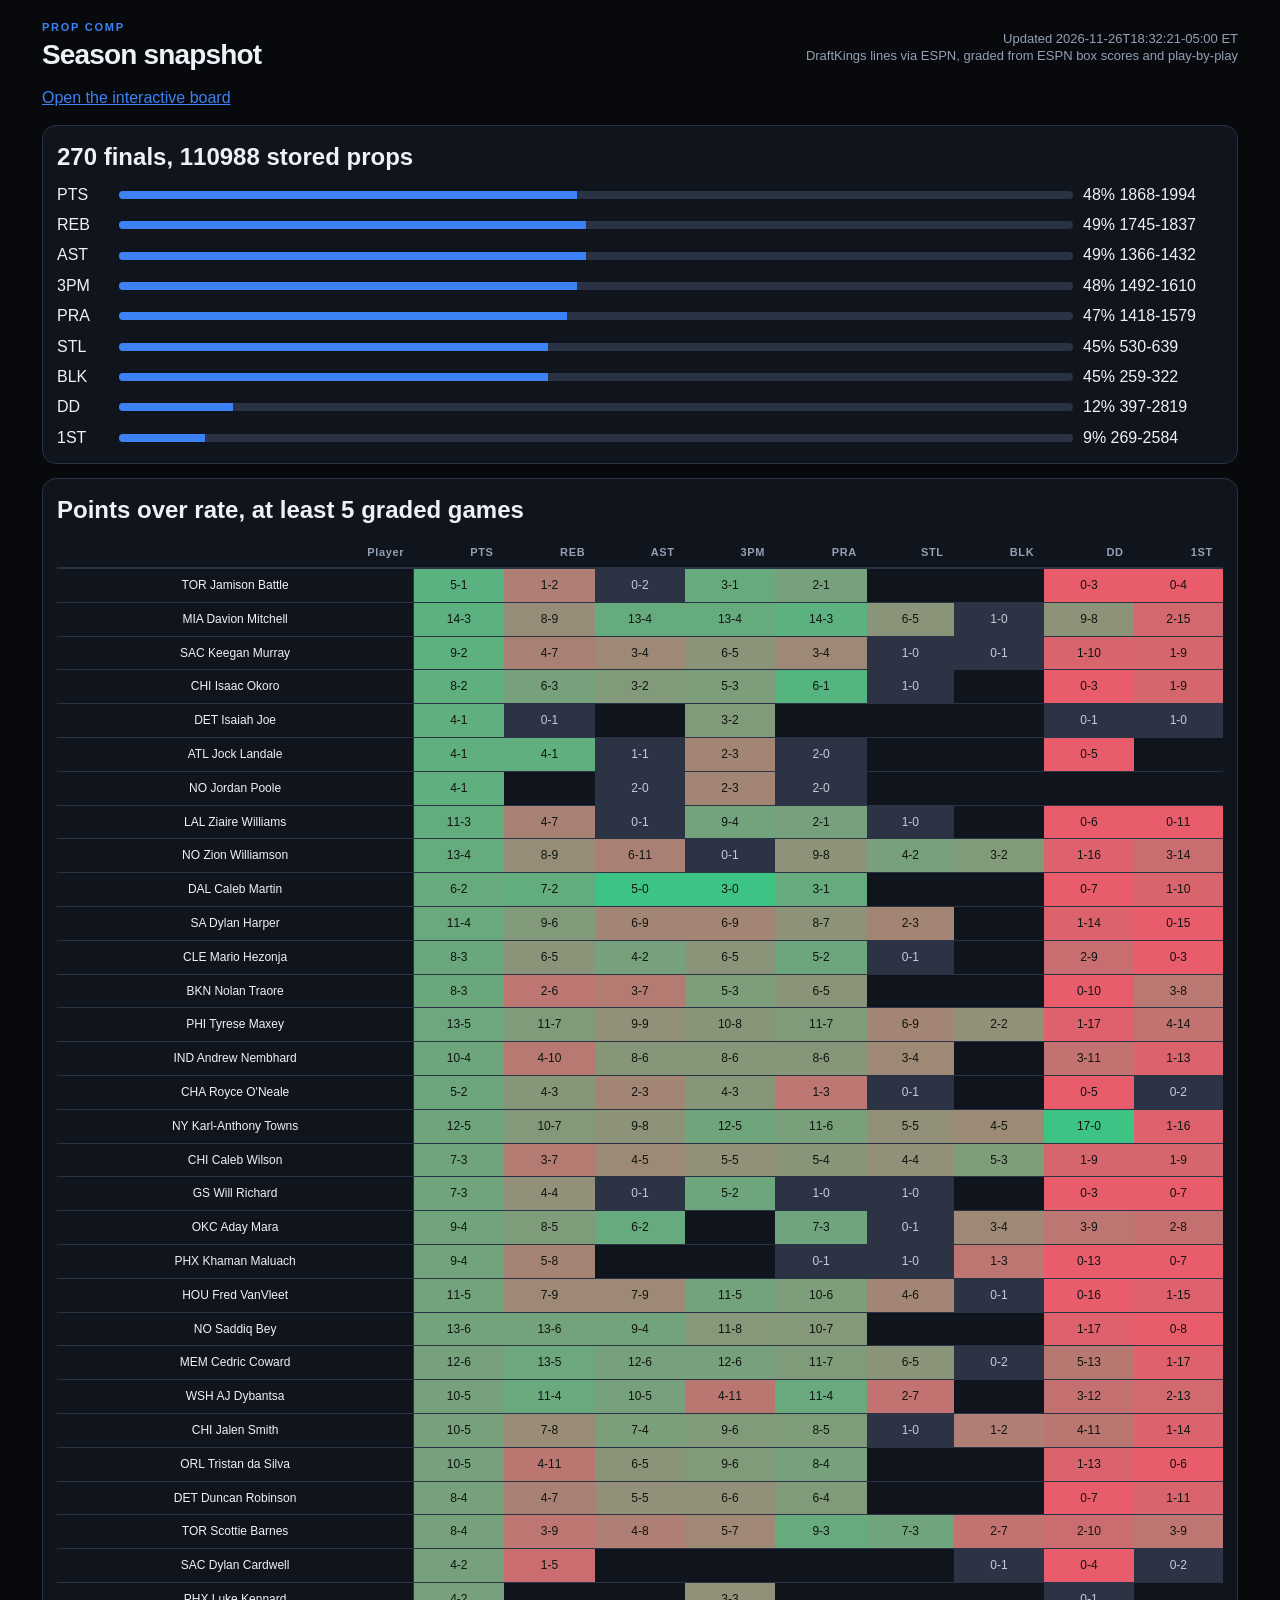
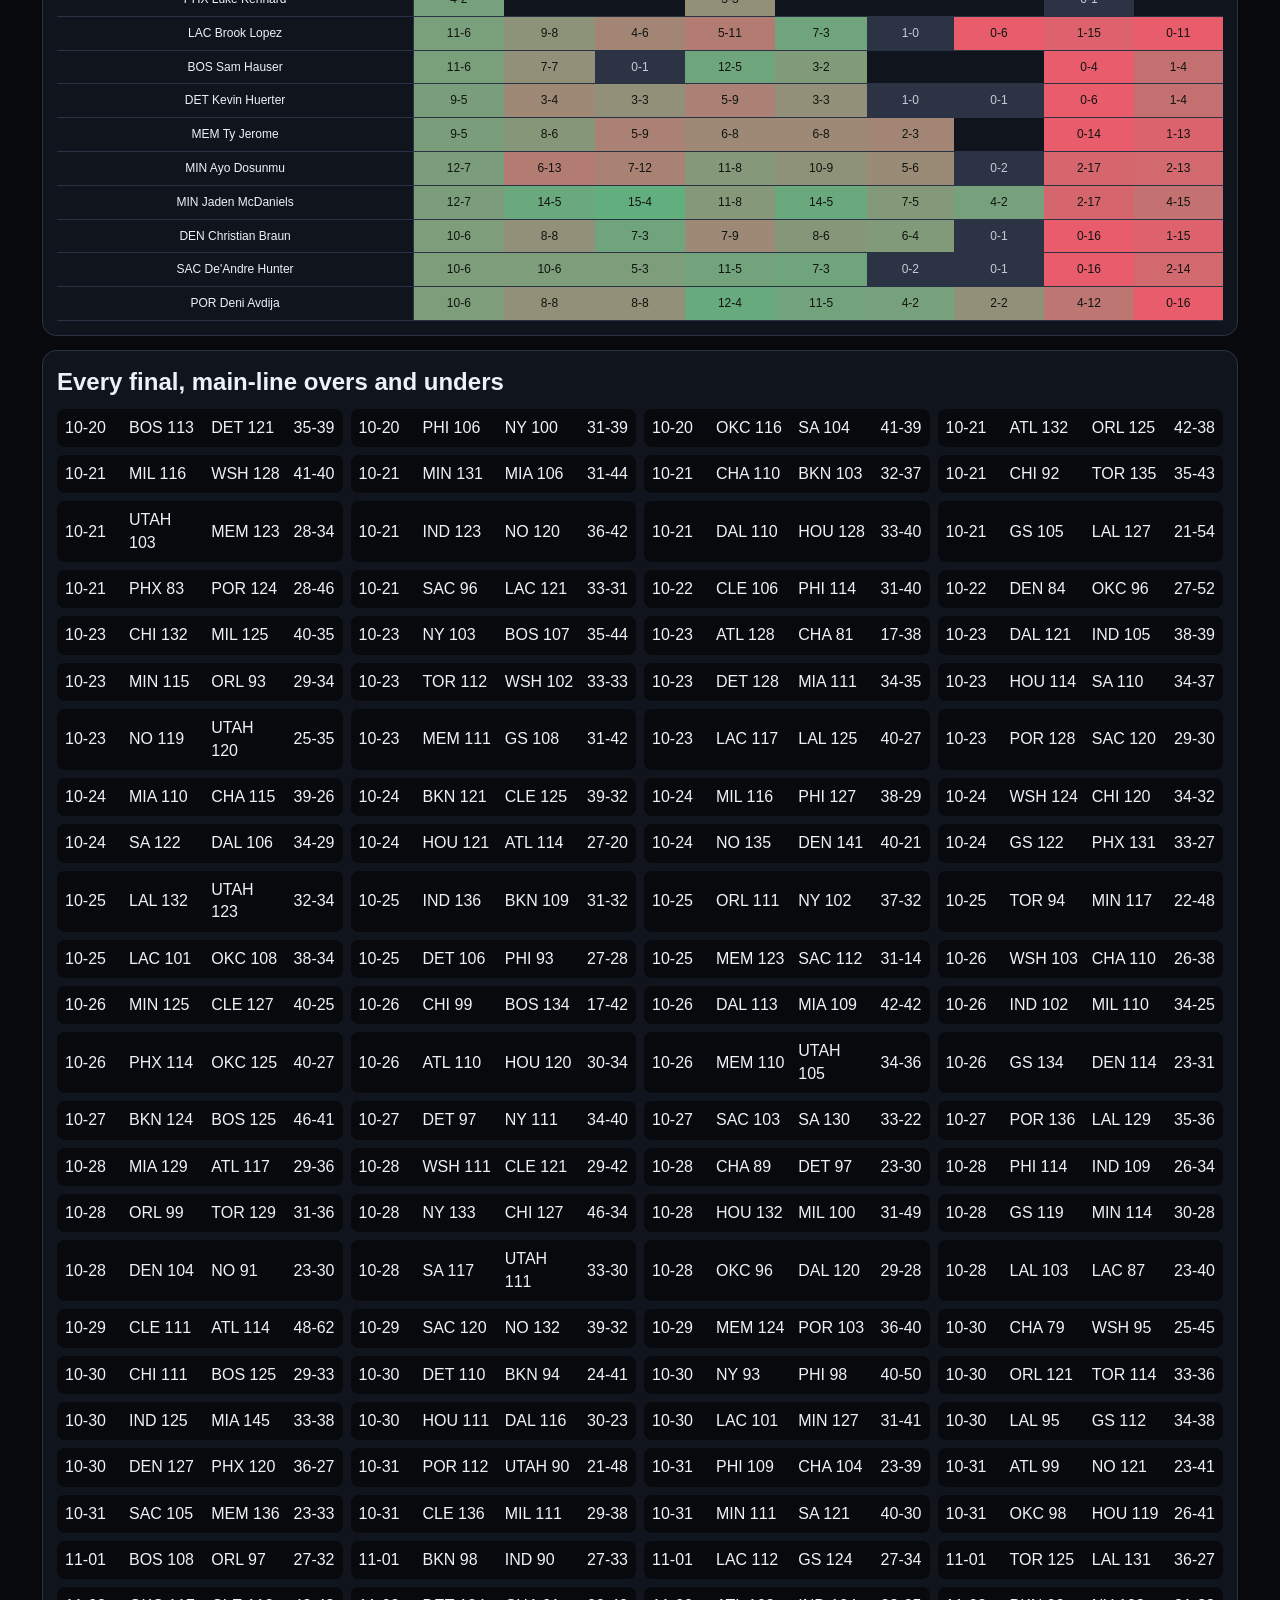
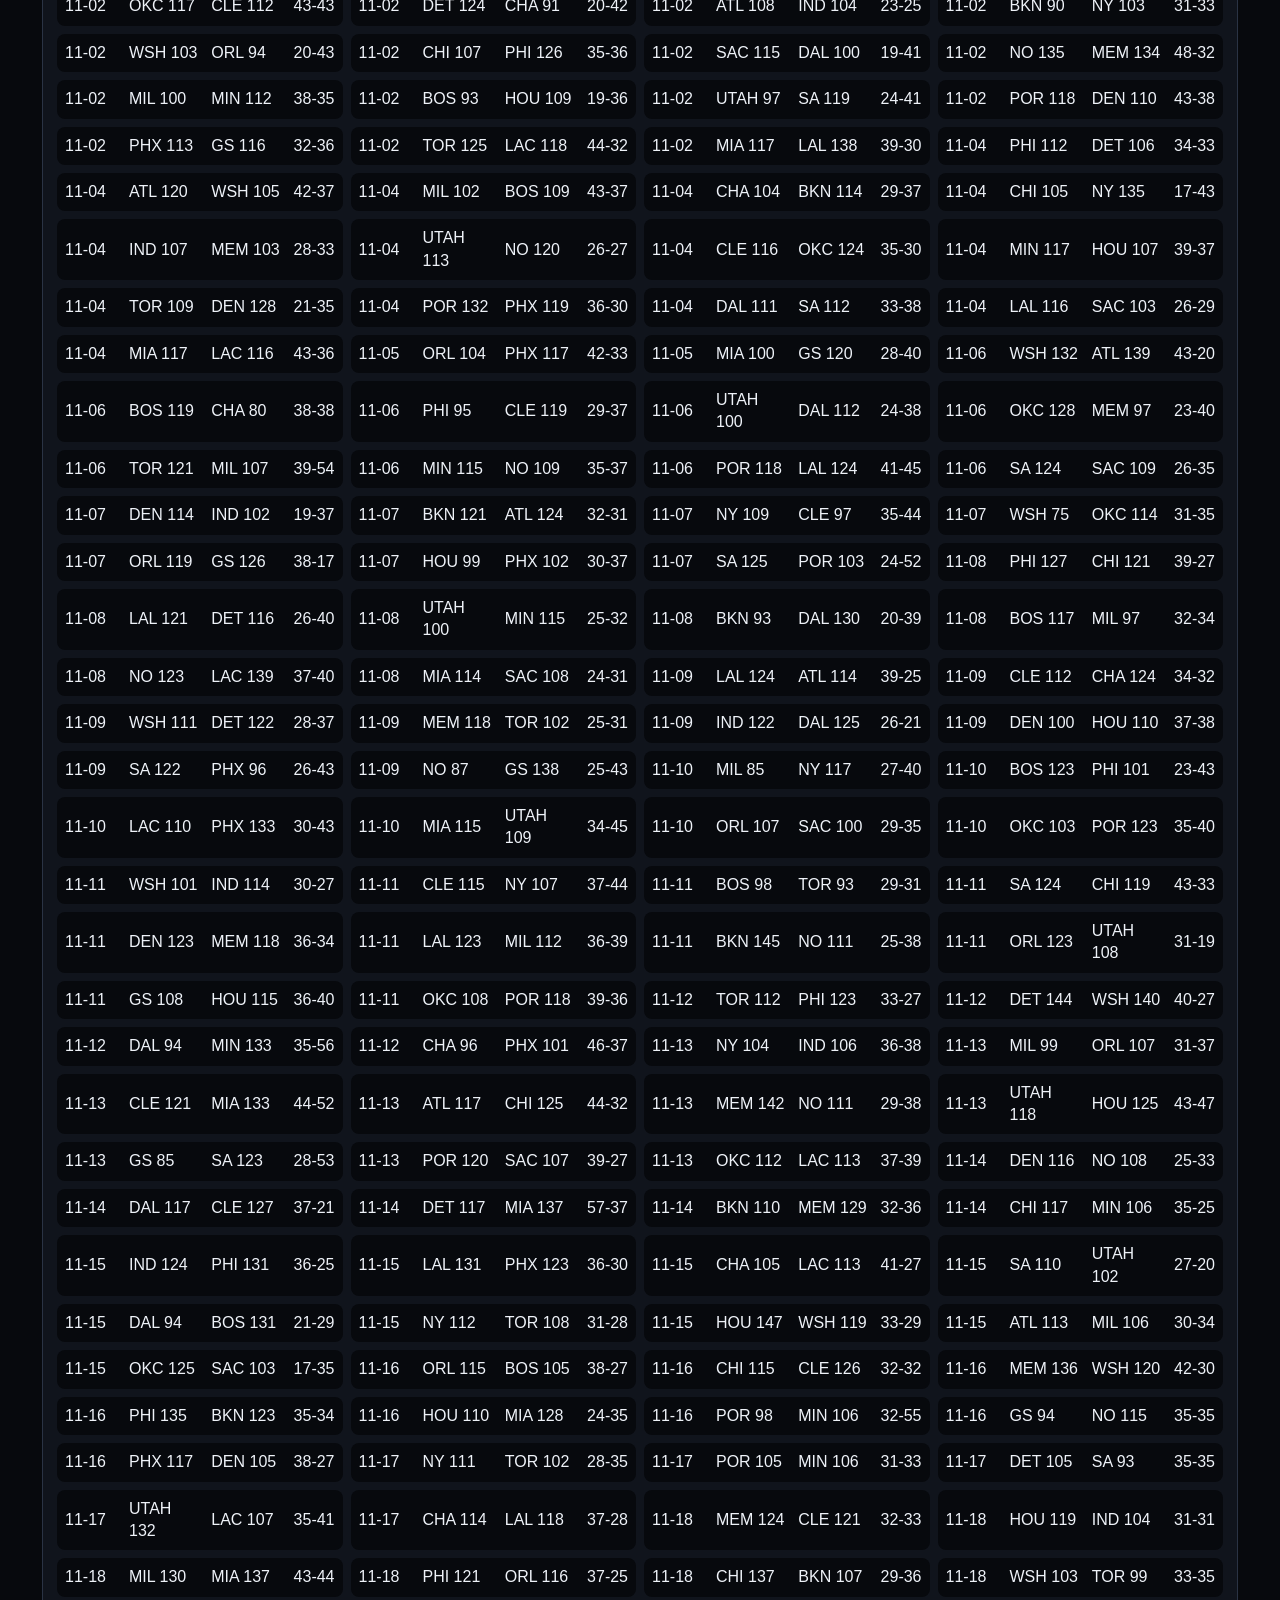
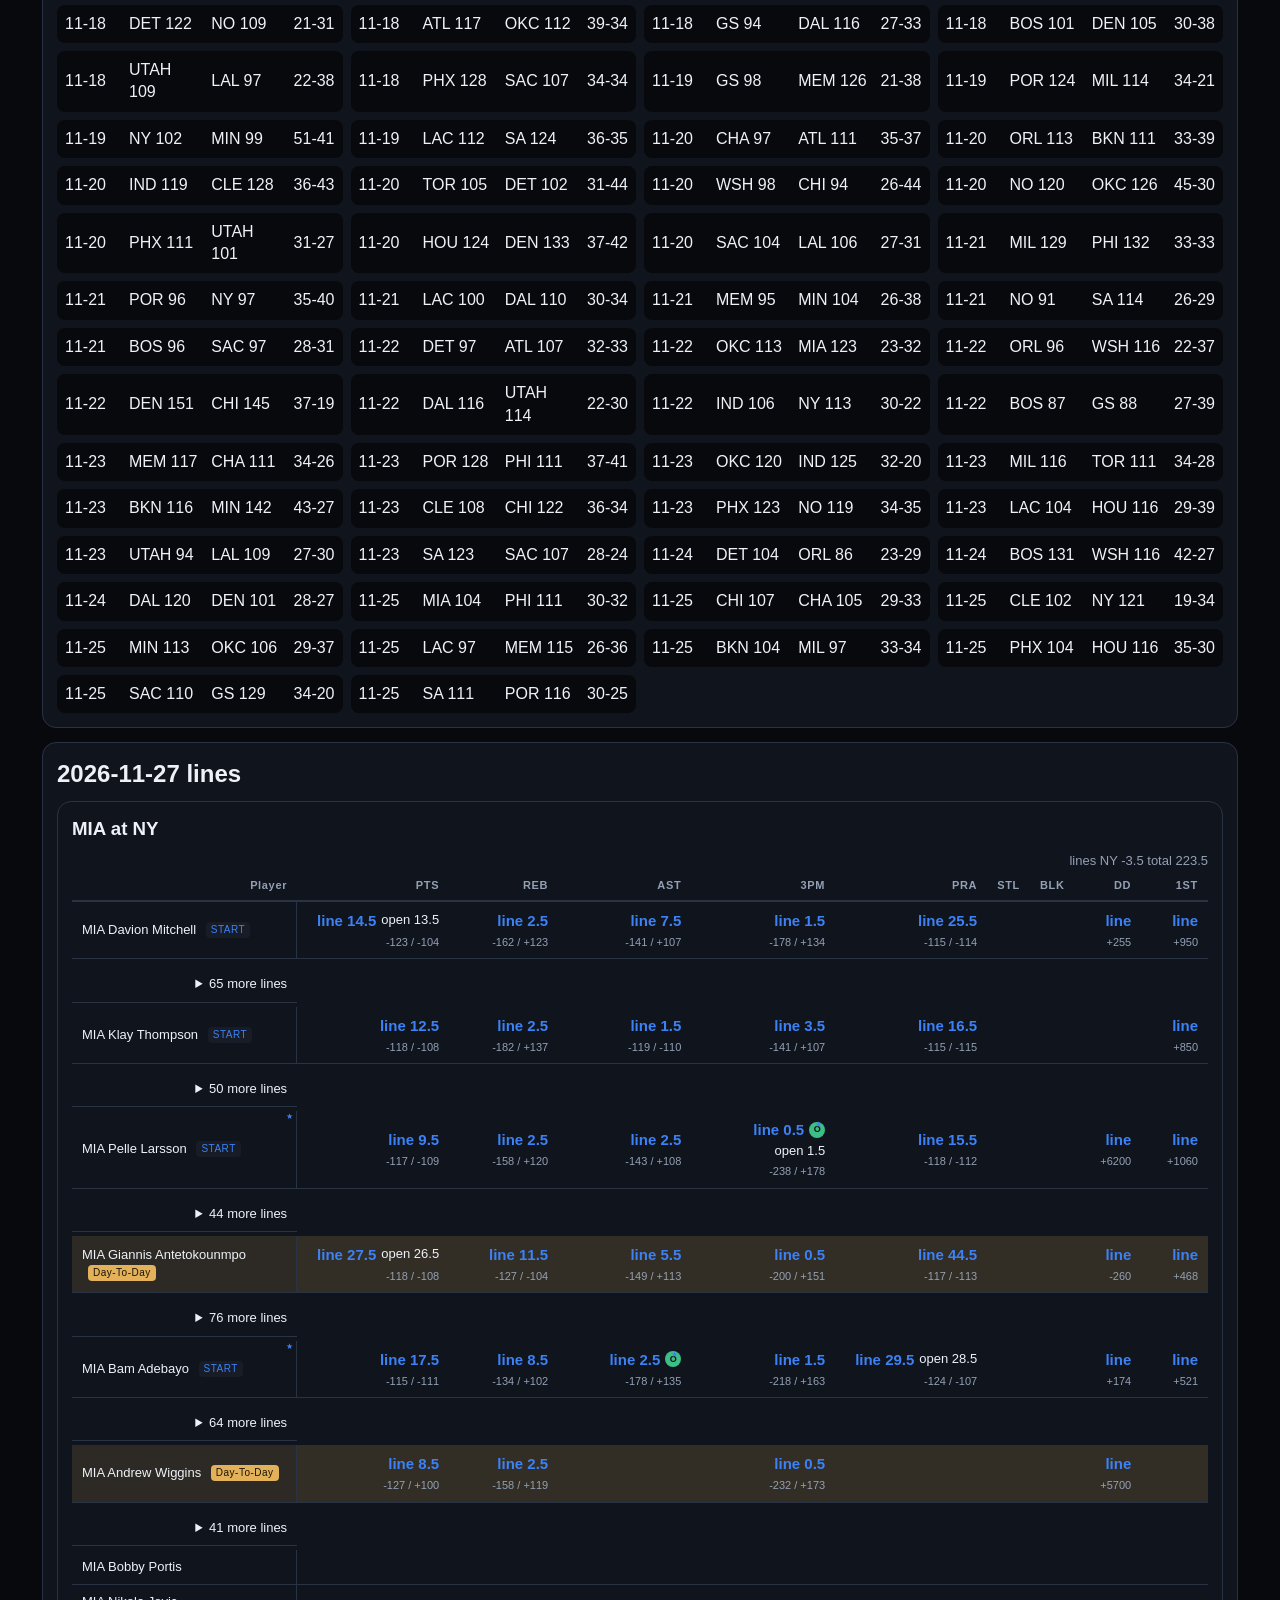
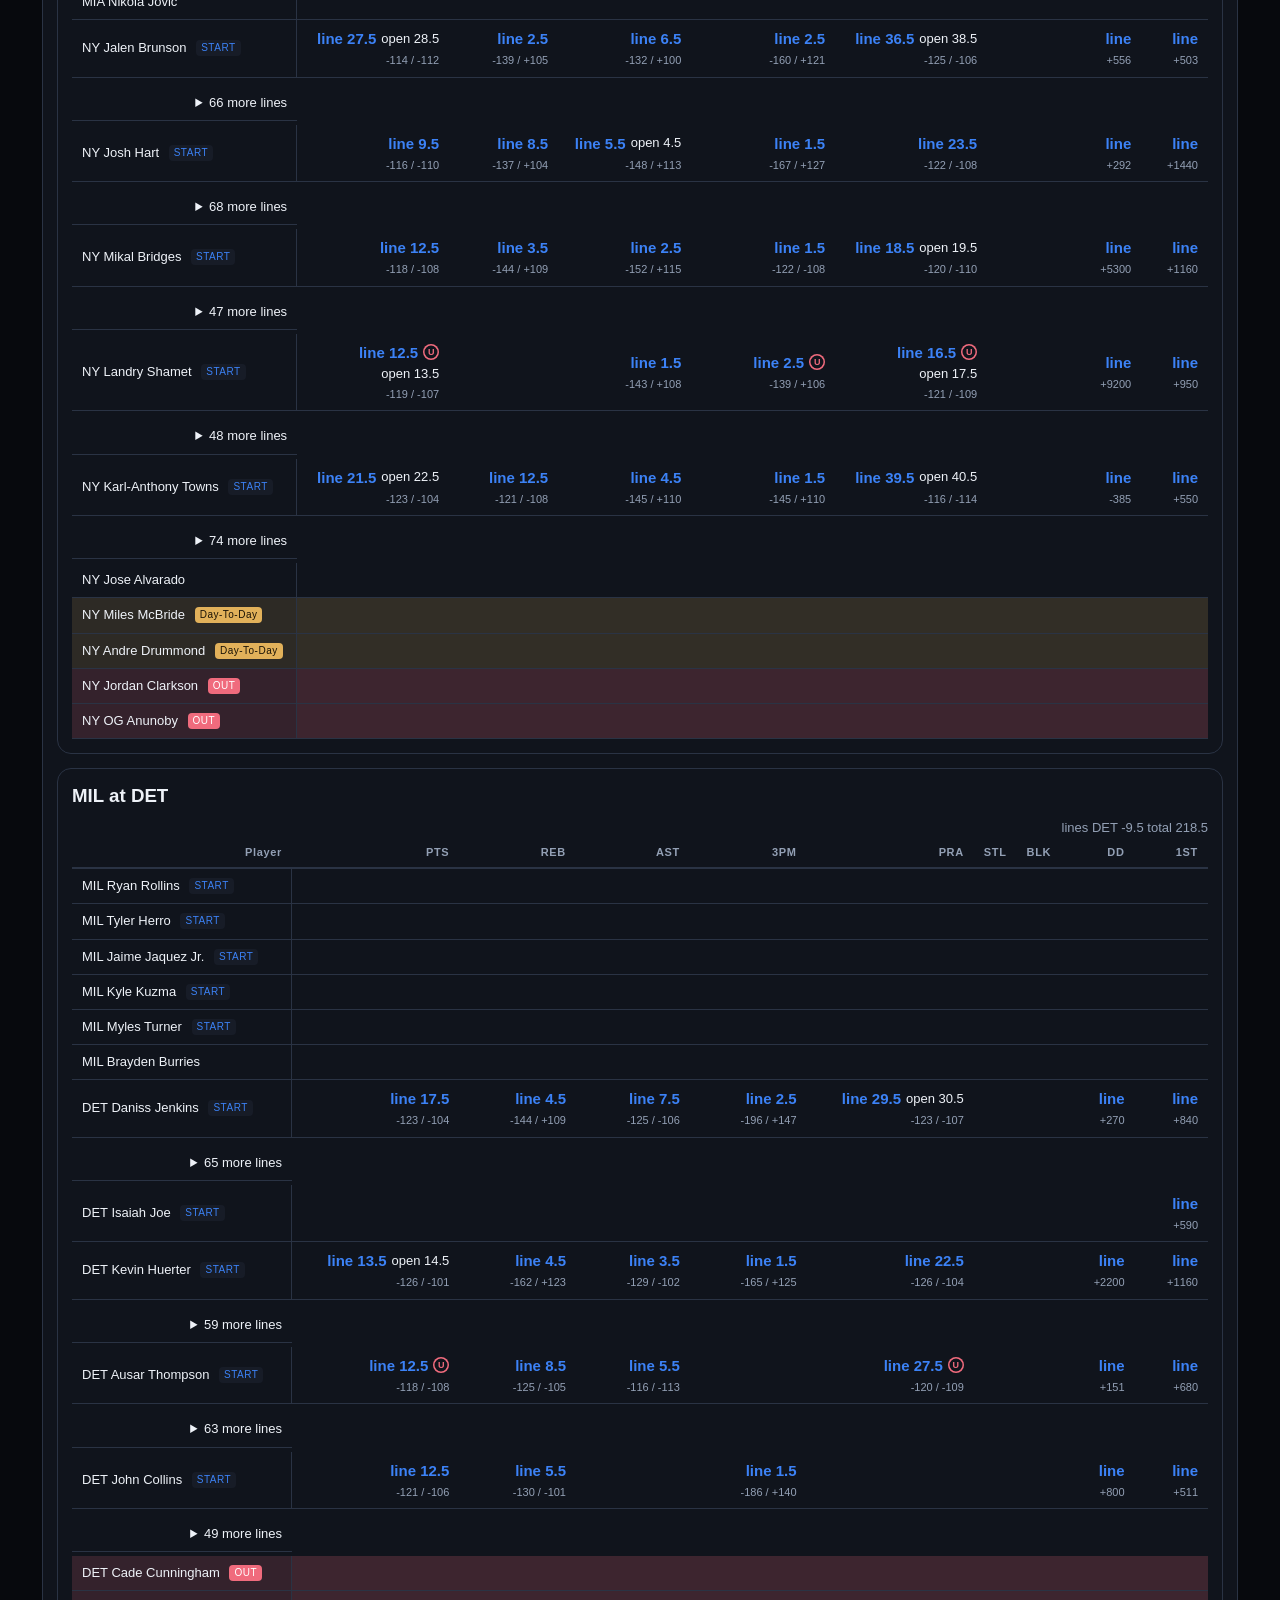
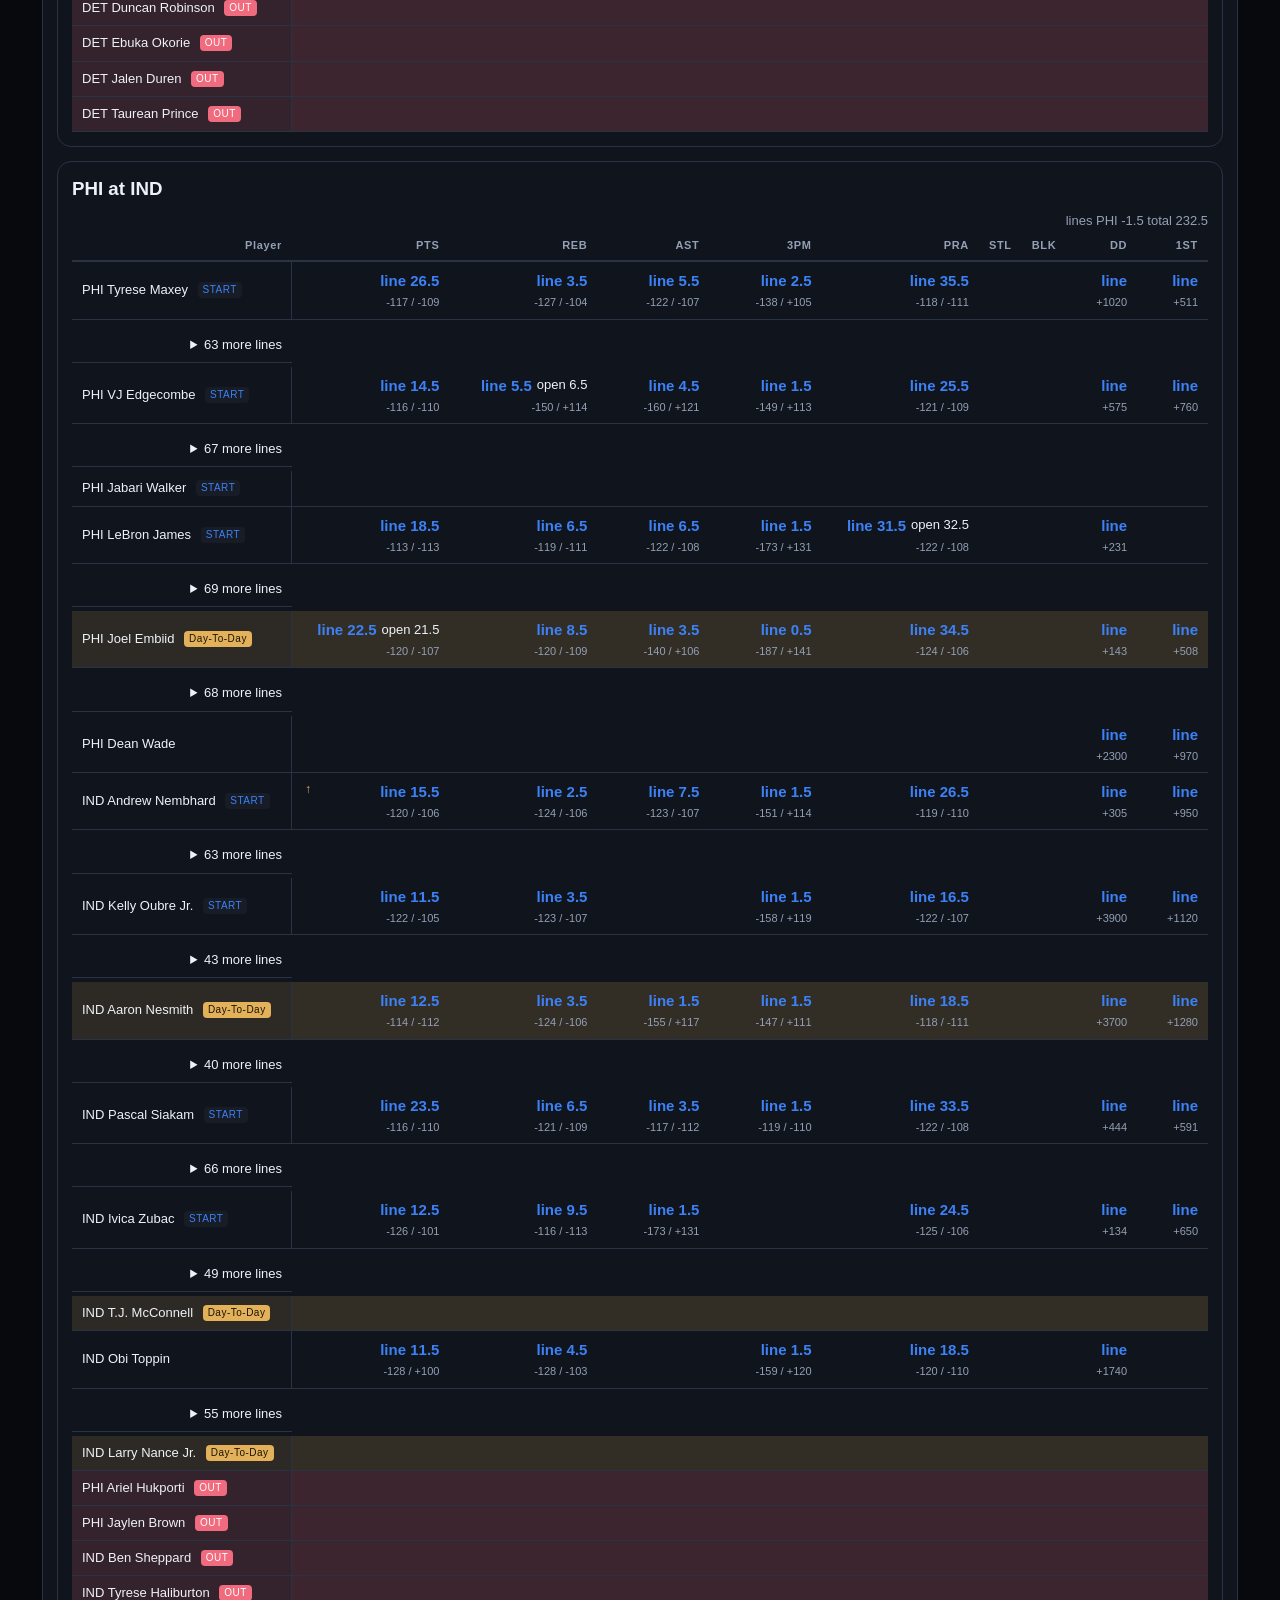
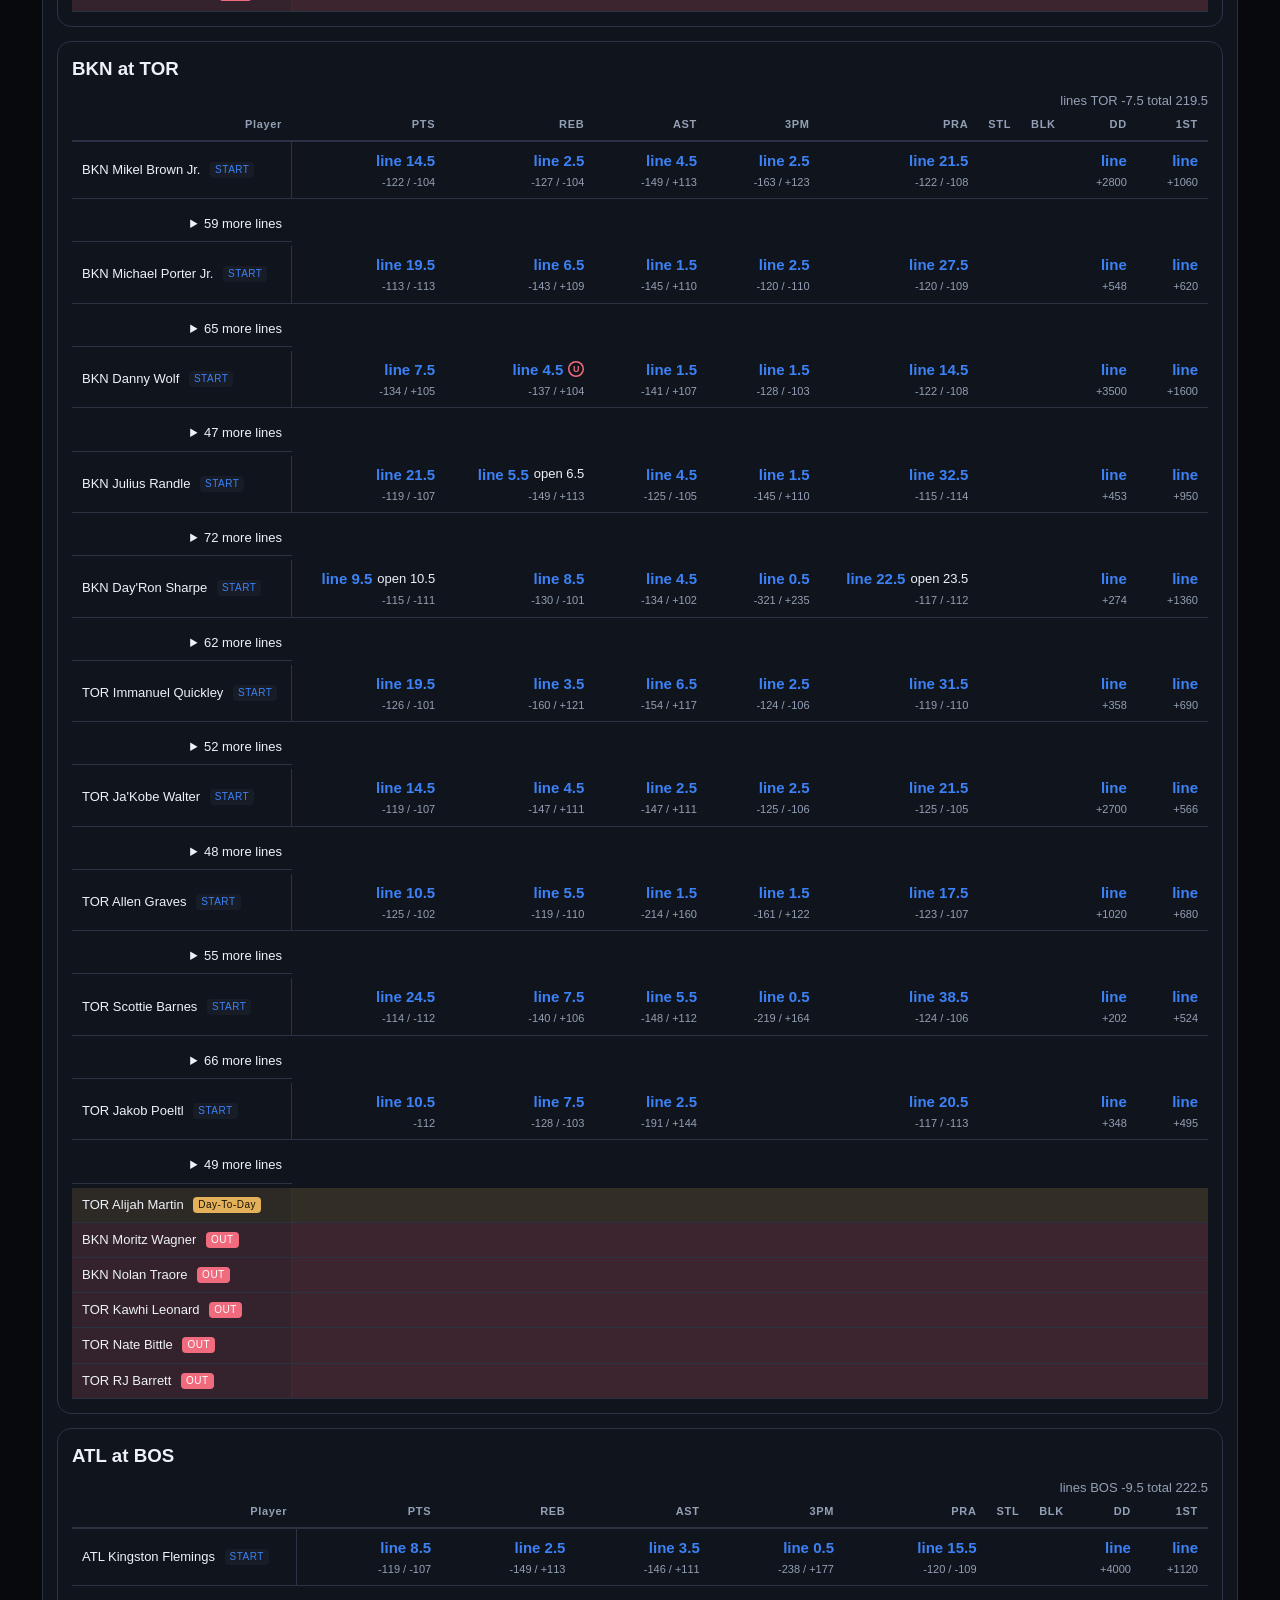
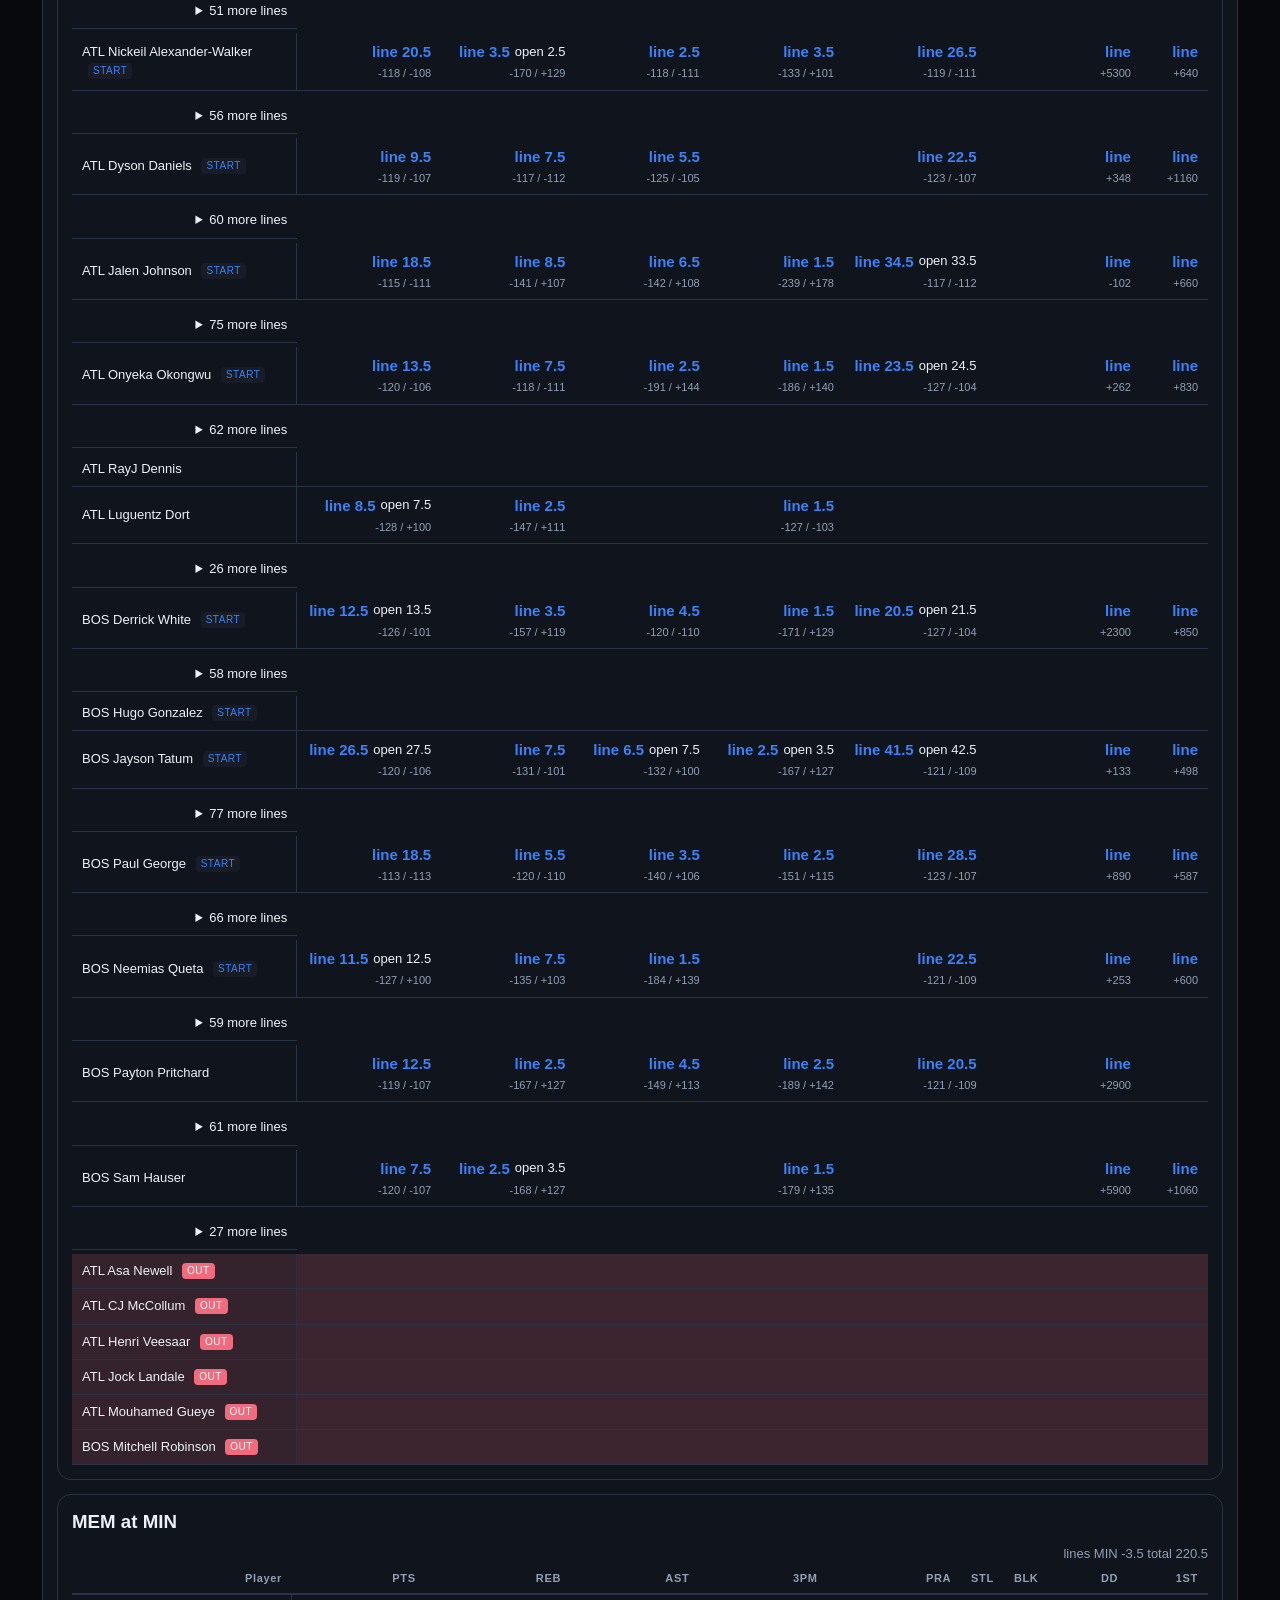
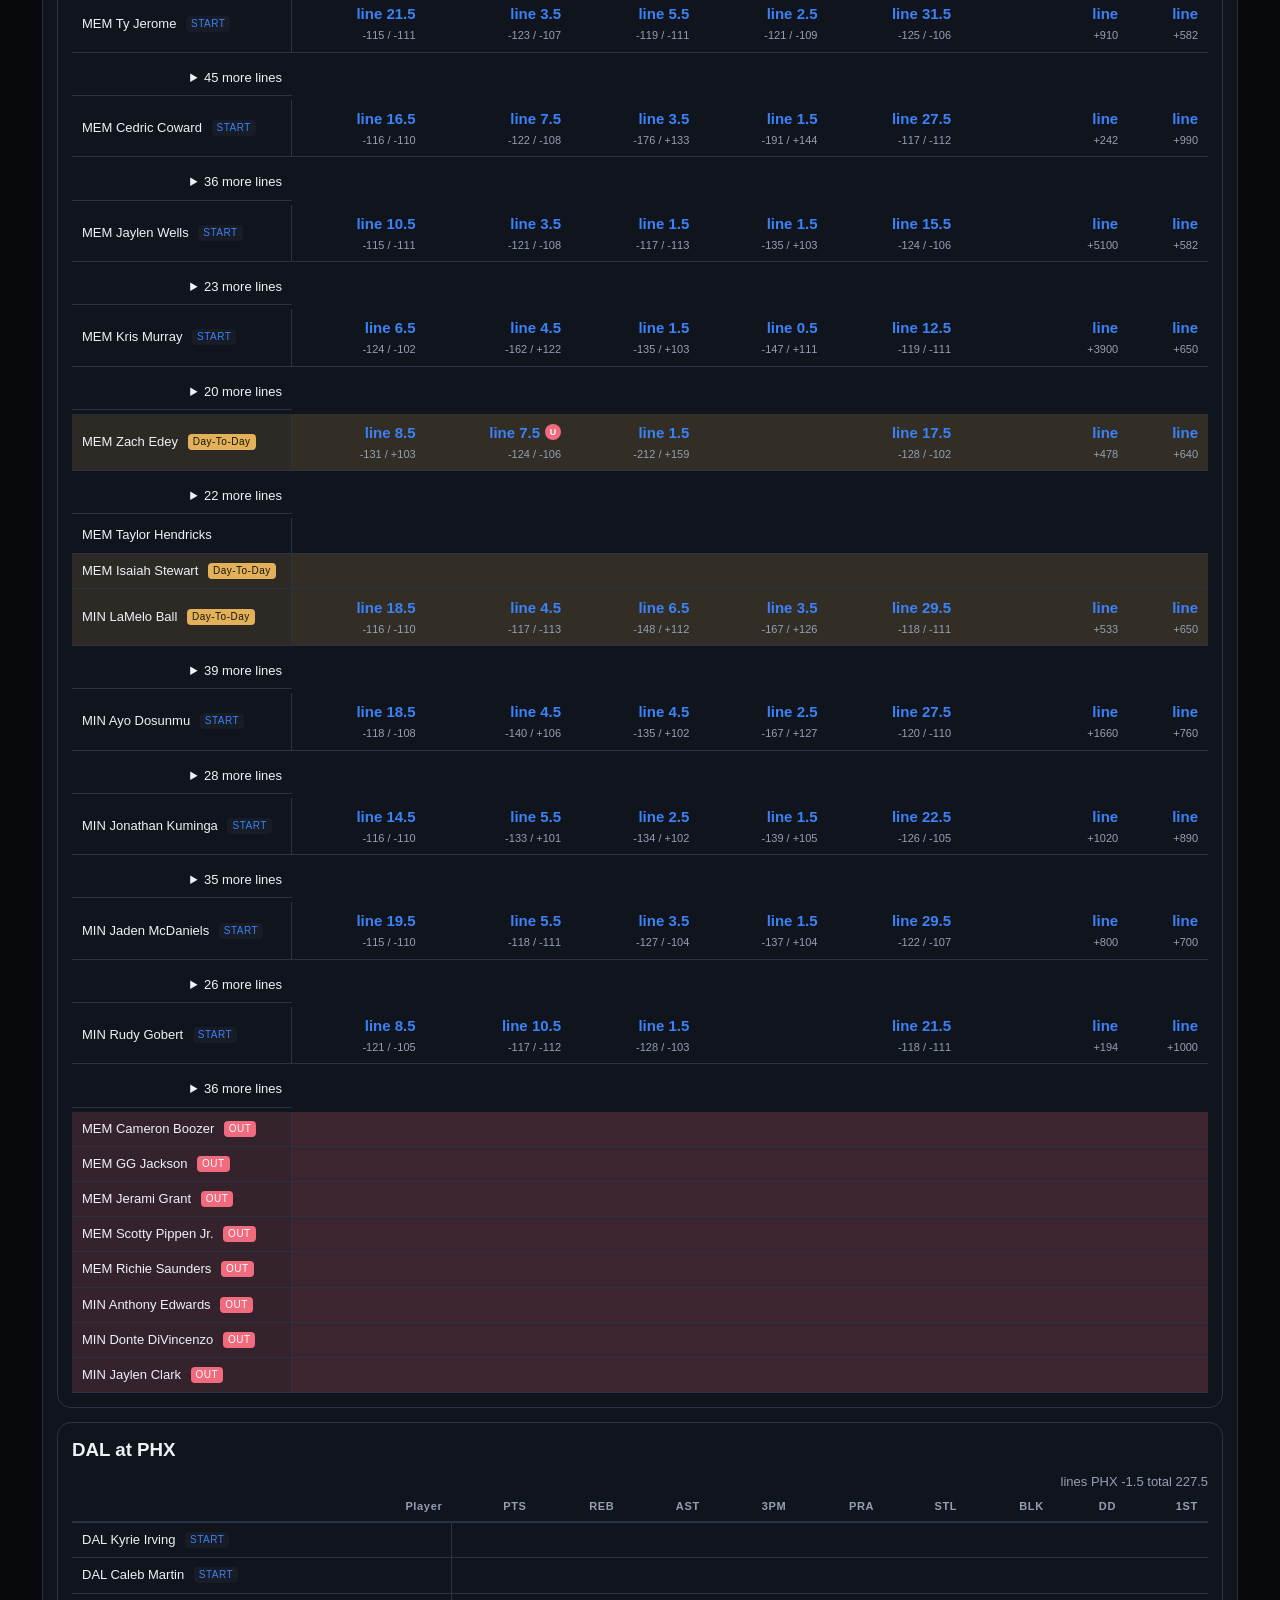
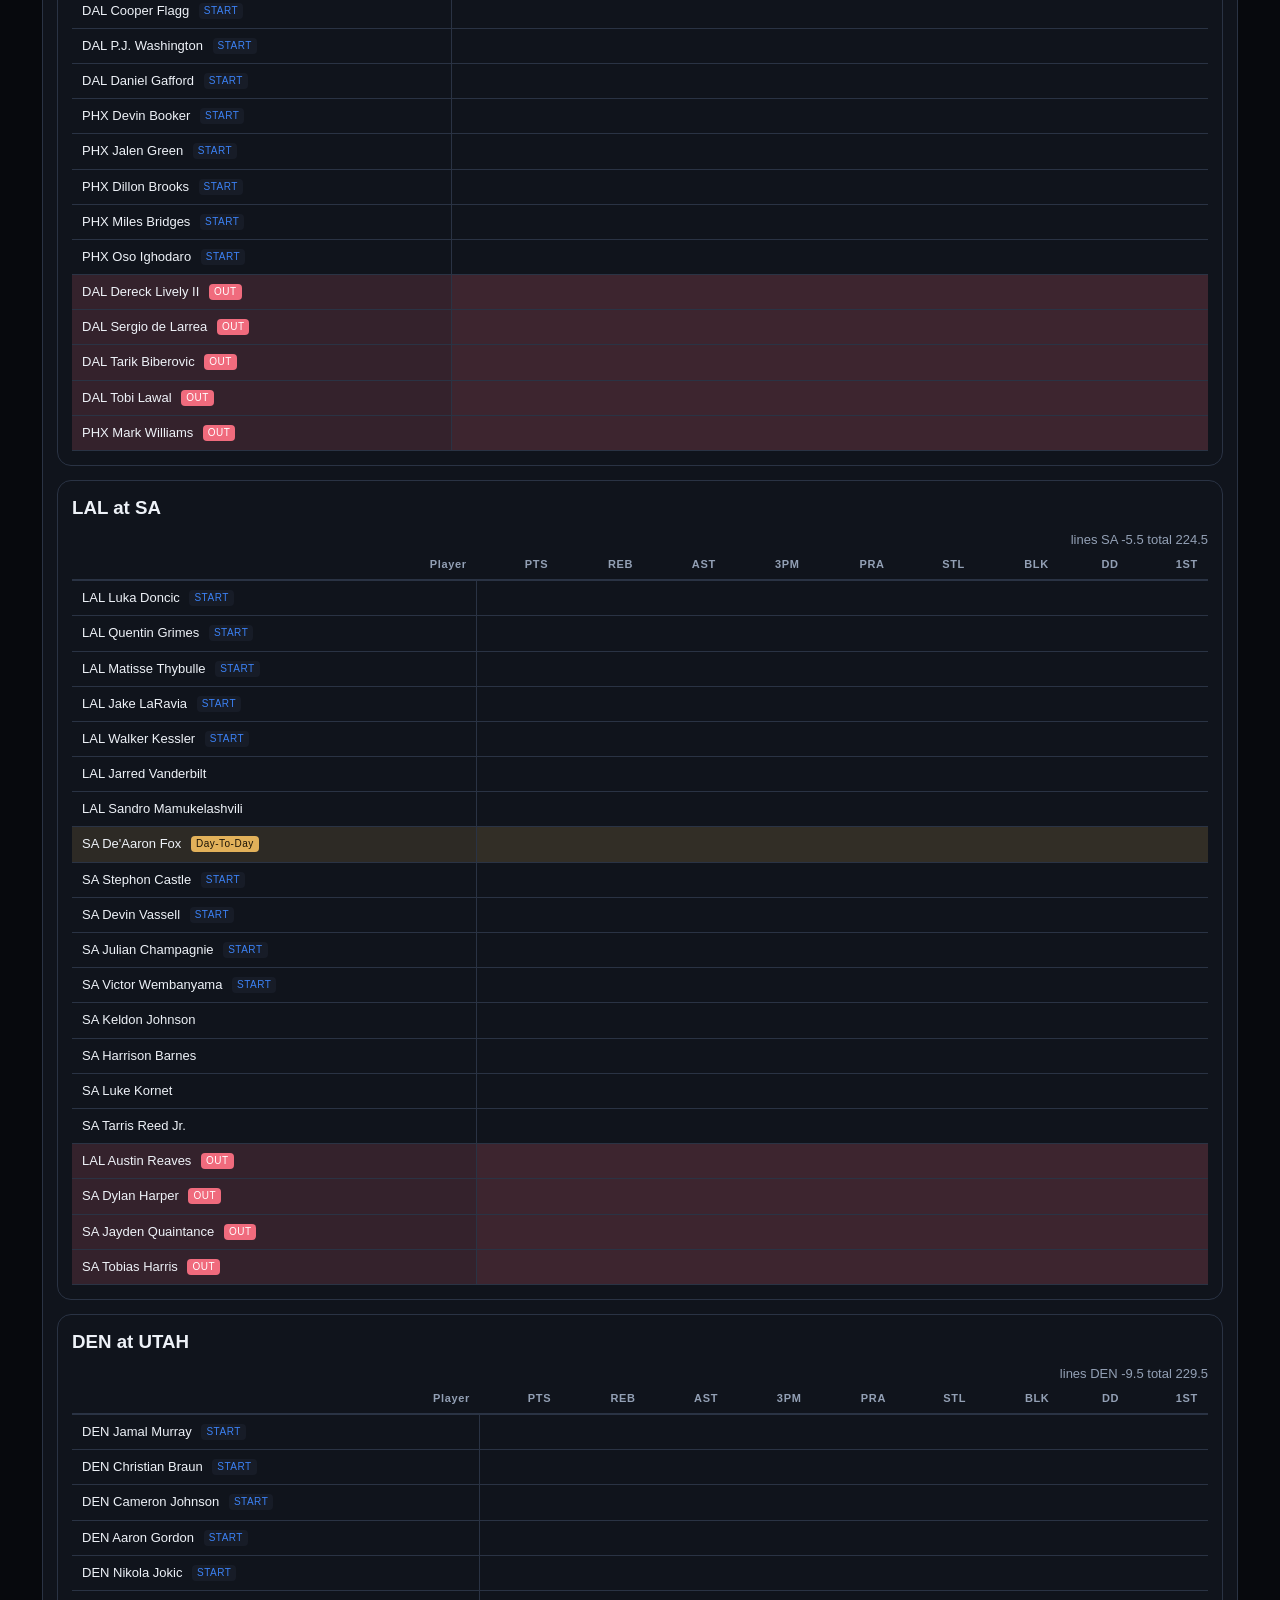
==== commit 1fe99b0d: "Refresh lines and results." ====
--- a/docs/snapshot.html
+++ b/docs/snapshot.html
@@ -9,11 +9,11 @@
 <body>
 <header class="top">
 <div><p class="mark">Prop Comp</p><h1>Season snapshot</h1></div>
-<p class="meta">Updated 2026-11-26T09:48:52-05:00 ET<br>DraftKings lines via ESPN, graded from ESPN box scores and play-by-play</p>
+<p class="meta">Updated 2026-11-26T18:32:21-05:00 ET<br>DraftKings lines via ESPN, graded from ESPN box scores and play-by-play</p>
 </header>
 <p class="jump"><a href="index.html">Open the interactive board</a></p>
 <section class="panel">
-<h2>270 finals, 107586 stored props</h2>
+<h2>270 finals, 110988 stored props</h2>
 <div class="bars">
 <div class="bar-row"><span>PTS</span><span class="track"><span class="fill" style="width:48%"></span></span><span class="rec">48% 1868-1994</span></div>
 <div class="bar-row"><span>REB</span><span class="track"><span class="fill" style="width:49%"></span></span><span class="rec">49% 1745-1837</span></div>
@@ -301,25 +301,25 @@
 <a class="game-link" href="index.html#/board/2026-11-25"><span>11-25</span><span>SA 111</span><span>POR 116</span><span>30-25</span></a>
 </div></section>
 <section class="panel"><h2>2026-11-27 lines</h2>
-<article class="game"><h3>MIA at NY</h3><p class="meta">lines NY -3.5 total 223.5</p><div class="table-wrap"><table><thead><tr><th>Player</th><th>PTS</th><th>REB</th><th>AST</th><th>3PM</th><th>PRA</th><th>STL</th><th>BLK</th><th>DD</th><th>1ST</th></tr></thead><tbody><tr class=""><td class="name">MIA Davion Mitchell <span class="tag start">START</span></td><td></td><td></td><td></td><td></td><td></td><td></td><td></td><td></td><td></td></tr><tr class=""><td class="name">MIA Klay Thompson <span class="tag start">START</span></td><td></td><td></td><td></td><td></td><td></td><td></td><td></td><td></td><td></td></tr><tr class=""><td class="name">MIA Pelle Larsson <span class="tag start">START</span></td><td></td><td></td><td></td><td></td><td></td><td></td><td></td><td></td><td></td></tr><tr class=""><td class="name">MIA Giannis Antetokounmpo <span class="tag start">START</span></td><td></td><td></td><td></td><td></td><td></td><td></td><td></td><td></td><td></td></tr><tr class=""><td class="name">MIA Bam Adebayo <span class="tag start">START</span></td><td></td><td></td><td></td><td></td><td></td><td></td><td></td><td></td><td></td></tr><tr class=""><td class="name">MIA Bobby Portis </td><td></td><td></td><td></td><td></td><td></td><td></td><td></td><td></td><td></td></tr><tr class=""><td class="name">MIA Nikola Jovic </td><td></td><td></td><td></td><td></td><td></td><td></td><td></td><td></td><td></td></tr><tr class=""><td class="name">NY Jalen Brunson <span class="tag start">START</span></td><td></td><td></td><td></td><td></td><td></td><td></td><td></td><td></td><td></td></tr><tr class=""><td class="name">NY Josh Hart <span class="tag start">START</span></td><td></td><td></td><td></td><td></td><td></td><td></td><td></td><td></td><td></td></tr><tr class=""><td class="name">NY Mikal Bridges <span class="tag start">START</span></td><td></td><td></td><td></td><td></td><td></td><td></td><td></td><td></td><td></td></tr><tr class=""><td class="name">NY Landry Shamet <span class="tag start">START</span></td><td></td><td></td><td></td><td></td><td></td><td></td><td></td><td></td><td></td></tr><tr class=""><td class="name">NY Karl-Anthony Towns <span class="tag start">START</span></td><td></td><td></td><td></td><td></td><td></td><td></td><td></td><td></td><td></td></tr><tr class=""><td class="name">NY Jose Alvarado </td><td></td><td></td><td></td><td></td><td></td><td></td><td></td><td></td><td></td></tr><tr class="risk"><td class="name">NY Miles McBride <span class="tag risk" title="Groin Groin">Day-To-Day</span></td><td></td><td></td><td></td><td></td><td></td><td></td><td></td><td></td><td></td></tr><tr class="risk"><td class="name">NY Andre Drummond <span class="tag risk" title="Head Head">Day-To-Day</span></td><td></td><td></td><td></td><td></td><td></td><td></td><td></td><td></td><td></td></tr><tr class="out"><td class="name">NY Jordan Clarkson <span class="tag out">OUT</span></td><td></td><td></td><td></td><td></td><td></td><td></td><td></td><td></td><td></td></tr><tr class="out"><td class="name">NY OG Anunoby <span class="tag out">OUT</span></td><td></td><td></td><td></td><td></td><td></td><td></td><td></td><td></td><td></td></tr></tbody></table></div></article>
-<article class="game"><h3>MIL at DET</h3><p class="meta">lines </p><div class="table-wrap"><table><thead><tr><th>Player</th><th>PTS</th><th>REB</th><th>AST</th><th>3PM</th><th>PRA</th><th>STL</th><th>BLK</th><th>DD</th><th>1ST</th></tr></thead><tbody><tr class=""><td class="name">MIL Ryan Rollins <span class="tag start">START</span></td><td></td><td></td><td></td><td></td><td></td><td></td><td></td><td></td><td></td></tr><tr class=""><td class="name">MIL Tyler Herro <span class="tag start">START</span></td><td></td><td></td><td></td><td></td><td></td><td></td><td></td><td></td><td></td></tr><tr class=""><td class="name">MIL Jaime Jaquez Jr. <span class="tag start">START</span></td><td></td><td></td><td></td><td></td><td></td><td></td><td></td><td></td><td></td></tr><tr class=""><td class="name">MIL Kyle Kuzma <span class="tag start">START</span></td><td></td><td></td><td></td><td></td><td></td><td></td><td></td><td></td><td></td></tr><tr class=""><td class="name">MIL Myles Turner <span class="tag start">START</span></td><td></td><td></td><td></td><td></td><td></td><td></td><td></td><td></td><td></td></tr><tr class=""><td class="name">MIL Brayden Burries </td><td></td><td></td><td></td><td></td><td></td><td></td><td></td><td></td><td></td></tr><tr class="risk"><td class="name">DET Cade Cunningham <span class="tag risk" title="Knee Leg">Day-To-Day</span></td><td></td><td></td><td></td><td></td><td></td><td></td><td></td><td></td><td></td></tr><tr class=""><td class="name">DET Daniss Jenkins <span class="tag start">START</span></td><td></td><td></td><td></td><td></td><td></td><td></td><td></td><td></td><td></td></tr><tr class=""><td class="name">DET Kevin Huerter <span class="tag start">START</span></td><td></td><td></td><td></td><td></td><td></td><td></td><td></td><td></td><td></td></tr><tr class=""><td class="name">DET Ausar Thompson <span class="tag start">START</span></td><td></td><td></td><td></td><td></td><td></td><td></td><td></td><td></td><td></td></tr><tr class=""><td class="name">DET John Collins <span class="tag start">START</span></td><td></td><td></td><td></td><td></td><td></td><td></td><td></td><td></td><td></td></tr><tr class="out"><td class="name">DET Duncan Robinson <span class="tag out">OUT</span></td><td></td><td></td><td></td><td></td><td></td><td></td><td></td><td></td><td></td></tr><tr class="out"><td class="name">DET Ebuka Okorie <span class="tag out">OUT</span></td><td></td><td></td><td></td><td></td><td></td><td></td><td></td><td></td><td></td></tr><tr class="out"><td class="name">DET Jalen Duren <span class="tag out">OUT</span></td><td></td><td></td><td></td><td></td><td></td><td></td><td></td><td></td><td></td></tr><tr class="out"><td class="name">DET Taurean Prince <span class="tag out">OUT</span></td><td></td><td></td><td></td><td></td><td></td><td></td><td></td><td></td><td></td></tr></tbody></table></div></article>
-<article class="game"><h3>PHI at IND</h3><p class="meta">lines PHI -4.5 total 234.5</p><div class="table-wrap"><table><thead><tr><th>Player</th><th>PTS</th><th>REB</th><th>AST</th><th>3PM</th><th>PRA</th><th>STL</th><th>BLK</th><th>DD</th><th>1ST</th></tr></thead><tbody><tr class=""><td class="name">PHI Tyrese Maxey <span class="tag start">START</span></td><td></td><td></td><td></td><td></td><td></td><td></td><td></td><td></td><td></td></tr><tr class=""><td class="name">PHI VJ Edgecombe <span class="tag start">START</span></td><td></td><td></td><td></td><td></td><td></td><td></td><td></td><td></td><td></td></tr><tr class="risk"><td class="name">PHI Jaylen Brown <span class="tag risk" title="Hamstring Leg">Day-To-Day</span></td><td></td><td></td><td></td><td></td><td></td><td></td><td></td><td></td><td></td></tr><tr class=""><td class="name">PHI LeBron James <span class="tag start">START</span></td><td></td><td></td><td></td><td></td><td></td><td></td><td></td><td></td><td></td></tr><tr class="risk"><td class="name">PHI Joel Embiid <span class="tag risk" title="Illness">Day-To-Day</span></td><td></td><td></td><td></td><td></td><td></td><td></td><td></td><td></td><td></td></tr><tr class=""><td class="name">PHI Jabari Walker </td><td></td><td></td><td></td><td></td><td></td><td></td><td></td><td></td><td></td></tr><tr class=""><td class="name">IND Andrew Nembhard <span class="tag start">START</span></td><td></td><td></td><td></td><td></td><td></td><td></td><td></td><td></td><td></td></tr><tr class=""><td class="name">IND Kelly Oubre Jr. <span class="tag start">START</span></td><td></td><td></td><td></td><td></td><td></td><td></td><td></td><td></td><td></td></tr><tr class="risk"><td class="name">IND Aaron Nesmith <span class="tag risk" title="Foot Leg">Day-To-Day</span></td><td></td><td></td><td></td><td></td><td></td><td></td><td></td><td></td><td></td></tr><tr class=""><td class="name">IND Pascal Siakam <span class="tag start">START</span></td><td></td><td></td><td></td><td></td><td></td><td></td><td></td><td></td><td></td></tr><tr class=""><td class="name">IND Ivica Zubac <span class="tag start">START</span></td><td></td><td></td><td></td><td></td><td></td><td></td><td></td><td></td><td></td></tr><tr class="risk"><td class="name">IND T.J. McConnell <span class="tag risk" title="Hamstring Leg">Day-To-Day</span></td><td></td><td></td><td></td><td></td><td></td><td></td><td></td><td></td><td></td></tr><tr class="risk"><td class="name">IND Larry Nance Jr. <span class="tag risk" title="Ankle Leg">Day-To-Day</span></td><td></td><td></td><td></td><td></td><td></td><td></td><td></td><td></td><td></td></tr><tr class="out"><td class="name">PHI Ariel Hukporti <span class="tag out">OUT</span></td><td></td><td></td><td></td><td></td><td></td><td></td><td></td><td></td><td></td></tr><tr class="out"><td class="name">IND Ben Sheppard <span class="tag out">OUT</span></td><td></td><td></td><td></td><td></td><td></td><td></td><td></td><td></td><td></td></tr><tr class="out"><td class="name">IND Tyrese Haliburton <span class="tag out">OUT</span></td><td></td><td></td><td></td><td></td><td></td><td></td><td></td><td></td><td></td></tr></tbody></table></div></article>
-<article class="game"><h3>BKN at TOR</h3><p class="meta">lines </p><div class="table-wrap"><table><thead><tr><th>Player</th><th>PTS</th><th>REB</th><th>AST</th><th>3PM</th><th>PRA</th><th>STL</th><th>BLK</th><th>DD</th><th>1ST</th></tr></thead><tbody><tr class=""><td class="name">BKN Mikel Brown Jr. <span class="tag start">START</span></td><td></td><td></td><td></td><td></td><td></td><td></td><td></td><td></td><td></td></tr><tr class=""><td class="name">BKN Michael Porter Jr. <span class="tag start">START</span></td><td></td><td></td><td></td><td></td><td></td><td></td><td></td><td></td><td></td></tr><tr class=""><td class="name">BKN Danny Wolf <span class="tag start">START</span></td><td></td><td></td><td></td><td></td><td></td><td></td><td></td><td></td><td></td></tr><tr class=""><td class="name">BKN Julius Randle <span class="tag start">START</span></td><td></td><td></td><td></td><td></td><td></td><td></td><td></td><td></td><td></td></tr><tr class=""><td class="name">BKN Day&#x27;Ron Sharpe <span class="tag start">START</span></td><td></td><td></td><td></td><td></td><td></td><td></td><td></td><td></td><td></td></tr><tr class=""><td class="name">TOR Immanuel Quickley <span class="tag start">START</span></td><td></td><td></td><td></td><td></td><td></td><td></td><td></td><td></td><td></td></tr><tr class=""><td class="name">TOR Ja&#x27;Kobe Walter <span class="tag start">START</span></td><td></td><td></td><td></td><td></td><td></td><td></td><td></td><td></td><td></td></tr><tr class=""><td class="name">TOR Allen Graves <span class="tag start">START</span></td><td></td><td></td><td></td><td></td><td></td><td></td><td></td><td></td><td></td></tr><tr class=""><td class="name">TOR Scottie Barnes <span class="tag start">START</span></td><td></td><td></td><td></td><td></td><td></td><td></td><td></td><td></td><td></td></tr><tr class=""><td class="name">TOR Jakob Poeltl <span class="tag start">START</span></td><td></td><td></td><td></td><td></td><td></td><td></td><td></td><td></td><td></td></tr><tr class="out"><td class="name">BKN Moritz Wagner <span class="tag out">OUT</span></td><td></td><td></td><td></td><td></td><td></td><td></td><td></td><td></td><td></td></tr><tr class="out"><td class="name">BKN Nolan Traore <span class="tag out">OUT</span></td><td></td><td></td><td></td><td></td><td></td><td></td><td></td><td></td><td></td></tr><tr class="out"><td class="name">TOR Kawhi Leonard <span class="tag out">OUT</span></td><td></td><td></td><td></td><td></td><td></td><td></td><td></td><td></td><td></td></tr><tr class="out"><td class="name">TOR Nate Bittle <span class="tag out">OUT</span></td><td></td><td></td><td></td><td></td><td></td><td></td><td></td><td></td><td></td></tr><tr class="out"><td class="name">TOR RJ Barrett <span class="tag out">OUT</span></td><td></td><td></td><td></td><td></td><td></td><td></td><td></td><td></td><td></td></tr></tbody></table></div></article>
-<article class="game"><h3>ATL at BOS</h3><p class="meta">lines BOS -9.5 total 221.5</p><div class="table-wrap"><table><thead><tr><th>Player</th><th>PTS</th><th>REB</th><th>AST</th><th>3PM</th><th>PRA</th><th>STL</th><th>BLK</th><th>DD</th><th>1ST</th></tr></thead><tbody><tr class=""><td class="name">ATL Kingston Flemings <span class="tag start">START</span></td><td></td><td></td><td></td><td></td><td></td><td></td><td></td><td></td><td></td></tr><tr class=""><td class="name">ATL Nickeil Alexander-Walker <span class="tag start">START</span></td><td></td><td></td><td></td><td></td><td></td><td></td><td></td><td></td><td></td></tr><tr class=""><td class="name">ATL Dyson Daniels <span class="tag start">START</span></td><td></td><td></td><td></td><td></td><td></td><td></td><td></td><td></td><td></td></tr><tr class=""><td class="name">ATL Jalen Johnson <span class="tag start">START</span></td><td></td><td></td><td></td><td></td><td></td><td></td><td></td><td></td><td></td></tr><tr class=""><td class="name">ATL Onyeka Okongwu <span class="tag start">START</span></td><td></td><td></td><td></td><td></td><td></td><td></td><td></td><td></td><td></td></tr><tr class=""><td class="name">ATL RayJ Dennis </td><td></td><td></td><td></td><td></td><td></td><td></td><td></td><td></td><td></td></tr><tr class=""><td class="name">BOS Derrick White <span class="tag start">START</span></td><td></td><td></td><td></td><td></td><td></td><td></td><td></td><td></td><td></td></tr><tr class=""><td class="name">BOS Hugo Gonzalez <span class="tag start">START</span></td><td></td><td></td><td></td><td></td><td></td><td></td><td></td><td></td><td></td></tr><tr class=""><td class="name">BOS Jayson Tatum <span class="tag start">START</span></td><td></td><td></td><td></td><td></td><td></td><td></td><td></td><td></td><td></td></tr><tr class=""><td class="name">BOS Paul George <span class="tag start">START</span></td><td></td><td></td><td></td><td></td><td></td><td></td><td></td><td></td><td></td></tr><tr class=""><td class="name">BOS Neemias Queta <span class="tag start">START</span></td><td></td><td></td><td></td><td></td><td></td><td></td><td></td><td></td><td></td></tr><tr class=""><td class="name">BOS Sam Hauser </td><td></td><td></td><td></td><td></td><td></td><td></td><td></td><td></td><td></td></tr><tr class="out"><td class="name">ATL Asa Newell <span class="tag out">OUT</span></td><td></td><td></td><td></td><td></td><td></td><td></td><td></td><td></td><td></td></tr><tr class="out"><td class="name">ATL CJ McCollum <span class="tag out">OUT</span></td><td></td><td></td><td></td><td></td><td></td><td></td><td></td><td></td><td></td></tr><tr class="out"><td class="name">ATL Henri Veesaar <span class="tag out">OUT</span></td><td></td><td></td><td></td><td></td><td></td><td></td><td></td><td></td><td></td></tr><tr class="out"><td class="name">ATL Jock Landale <span class="tag out">OUT</span></td><td></td><td></td><td></td><td></td><td></td><td></td><td></td><td></td><td></td></tr><tr class="out"><td class="name">ATL Mouhamed Gueye <span class="tag out">OUT</span></td><td></td><td></td><td></td><td></td><td></td><td></td><td></td><td></td><td></td></tr><tr class="out"><td class="name">BOS Mitchell Robinson <span class="tag out">OUT</span></td><td></td><td></td><td></td><td></td><td></td><td></td><td></td><td></td><td></td></tr></tbody></table></div></article>
-<article class="game"><h3>MEM at MIN</h3><p class="meta">lines </p><div class="table-wrap"><table><thead><tr><th>Player</th><th>PTS</th><th>REB</th><th>AST</th><th>3PM</th><th>PRA</th><th>STL</th><th>BLK</th><th>DD</th><th>1ST</th></tr></thead><tbody><tr class=""><td class="name">MEM Ty Jerome <span class="tag start">START</span></td><td></td><td></td><td></td><td></td><td></td><td></td><td></td><td></td><td></td></tr><tr class=""><td class="name">MEM Cedric Coward <span class="tag start">START</span></td><td></td><td></td><td></td><td></td><td></td><td></td><td></td><td></td><td></td></tr><tr class=""><td class="name">MEM Jaylen Wells <span class="tag start">START</span></td><td></td><td></td><td></td><td></td><td></td><td></td><td></td><td></td><td></td></tr><tr class=""><td class="name">MEM Kris Murray <span class="tag start">START</span></td><td></td><td></td><td></td><td></td><td></td><td></td><td></td><td></td><td></td></tr><tr class="risk"><td class="name">MEM Zach Edey <span class="tag risk" title="Ankle Leg">Day-To-Day</span></td><td></td><td></td><td></td><td></td><td></td><td></td><td></td><td></td><td></td></tr><tr class=""><td class="name">MEM Taylor Hendricks </td><td></td><td></td><td></td><td></td><td></td><td></td><td></td><td></td><td></td></tr><tr class="risk"><td class="name">MIN LaMelo Ball <span class="tag risk" title="Ankle Leg">Day-To-Day</span></td><td></td><td></td><td></td><td></td><td></td><td></td><td></td><td></td><td></td></tr><tr class=""><td class="name">MIN Ayo Dosunmu <span class="tag start">START</span></td><td></td><td></td><td></td><td></td><td></td><td></td><td></td><td></td><td></td></tr><tr class=""><td class="name">MIN Jonathan Kuminga <span class="tag start">START</span></td><td></td><td></td><td></td><td></td><td></td><td></td><td></td><td></td><td></td></tr><tr class=""><td class="name">MIN Jaden McDaniels <span class="tag start">START</span></td><td></td><td></td><td></td><td></td><td></td><td></td><td></td><td></td><td></td></tr><tr class=""><td class="name">MIN Rudy Gobert <span class="tag start">START</span></td><td></td><td></td><td></td><td></td><td></td><td></td><td></td><td></td><td></td></tr><tr class="out"><td class="name">MEM Cameron Boozer <span class="tag out">OUT</span></td><td></td><td></td><td></td><td></td><td></td><td></td><td></td><td></td><td></td></tr><tr class="out"><td class="name">MEM GG Jackson <span class="tag out">OUT</span></td><td></td><td></td><td></td><td></td><td></td><td></td><td></td><td></td><td></td></tr><tr class="out"><td class="name">MEM Jerami Grant <span class="tag out">OUT</span></td><td></td><td></td><td></td><td></td><td></td><td></td><td></td><td></td><td></td></tr><tr class="out"><td class="name">MEM Scotty Pippen Jr. <span class="tag out">OUT</span></td><td></td><td></td><td></td><td></td><td></td><td></td><td></td><td></td><td></td></tr><tr class="out"><td class="name">MEM Richie Saunders <span class="tag out">OUT</span></td><td></td><td></td><td></td><td></td><td></td><td></td><td></td><td></td><td></td></tr><tr class="out"><td class="name">MIN Anthony Edwards <span class="tag out">OUT</span></td><td></td><td></td><td></td><td></td><td></td><td></td><td></td><td></td><td></td></tr><tr class="out"><td class="name">MIN Donte DiVincenzo <span class="tag out">OUT</span></td><td></td><td></td><td></td><td></td><td></td><td></td><td></td><td></td><td></td></tr><tr class="out"><td class="name">MIN Jaylen Clark <span class="tag out">OUT</span></td><td></td><td></td><td></td><td></td><td></td><td></td><td></td><td></td><td></td></tr></tbody></table></div></article>
-<article class="game"><h3>DAL at PHX</h3><p class="meta">lines </p><div class="table-wrap"><table><thead><tr><th>Player</th><th>PTS</th><th>REB</th><th>AST</th><th>3PM</th><th>PRA</th><th>STL</th><th>BLK</th><th>DD</th><th>1ST</th></tr></thead><tbody><tr class=""><td class="name">DAL Kyrie Irving <span class="tag start">START</span></td><td></td><td></td><td></td><td></td><td></td><td></td><td></td><td></td><td></td></tr><tr class=""><td class="name">DAL Caleb Martin <span class="tag start">START</span></td><td></td><td></td><td></td><td></td><td></td><td></td><td></td><td></td><td></td></tr><tr class=""><td class="name">DAL Cooper Flagg <span class="tag start">START</span></td><td></td><td></td><td></td><td></td><td></td><td></td><td></td><td></td><td></td></tr><tr class=""><td class="name">DAL P.J. Washington <span class="tag start">START</span></td><td></td><td></td><td></td><td></td><td></td><td></td><td></td><td></td><td></td></tr><tr class=""><td class="name">DAL Daniel Gafford <span class="tag start">START</span></td><td></td><td></td><td></td><td></td><td></td><td></td><td></td><td></td><td></td></tr><tr class=""><td class="name">PHX Devin Booker <span class="tag start">START</span></td><td></td><td></td><td></td><td></td><td></td><td></td><td></td><td></td><td></td></tr><tr class=""><td class="name">PHX Jalen Green <span class="tag start">START</span></td><td></td><td></td><td></td><td></td><td></td><td></td><td></td><td></td><td></td></tr><tr class=""><td class="name">PHX Dillon Brooks <span class="tag start">START</span></td><td></td><td></td><td></td><td></td><td></td><td></td><td></td><td></td><td></td></tr><tr class=""><td class="name">PHX Miles Bridges <span class="tag start">START</span></td><td></td><td></td><td></td><td></td><td></td><td></td><td></td><td></td><td></td></tr><tr class=""><td class="name">PHX Oso Ighodaro <span class="tag start">START</span></td><td></td><td></td><td></td><td></td><td></td><td></td><td></td><td></td><td></td></tr><tr class="out"><td class="name">DAL Dereck Lively II <span class="tag out">OUT</span></td><td></td><td></td><td></td><td></td><td></td><td></td><td></td><td></td><td></td></tr><tr class="out"><td class="name">DAL Sergio de Larrea <span class="tag out">OUT</span></td><td></td><td></td><td></td><td></td><td></td><td></td><td></td><td></td><td></td></tr><tr class="out"><td class="name">DAL Tarik Biberovic <span class="tag out">OUT</span></td><td></td><td></td><td></td><td></td><td></td><td></td><td></td><td></td><td></td></tr><tr class="out"><td class="name">DAL Tobi Lawal <span class="tag out">OUT</span></td><td></td><td></td><td></td><td></td><td></td><td></td><td></td><td></td><td></td></tr><tr class="out"><td class="name">PHX Mark Williams <span class="tag out">OUT</span></td><td></td><td></td><td></td><td></td><td></td><td></td><td></td><td></td><td></td></tr></tbody></table></div></article>
-<article class="game"><h3>LAL at SA</h3><p class="meta">lines SA -6.5 total 225.5</p><div class="table-wrap"><table><thead><tr><th>Player</th><th>PTS</th><th>REB</th><th>AST</th><th>3PM</th><th>PRA</th><th>STL</th><th>BLK</th><th>DD</th><th>1ST</th></tr></thead><tbody><tr class=""><td class="name">LAL Luka Doncic <span class="tag start">START</span></td><td></td><td></td><td></td><td></td><td></td><td></td><td></td><td></td><td></td></tr><tr class=""><td class="name">LAL Quentin Grimes <span class="tag start">START</span></td><td></td><td></td><td></td><td></td><td></td><td></td><td></td><td></td><td></td></tr><tr class=""><td class="name">LAL Matisse Thybulle <span class="tag start">START</span></td><td></td><td></td><td></td><td></td><td></td><td></td><td></td><td></td><td></td></tr><tr class=""><td class="name">LAL Jake LaRavia <span class="tag start">START</span></td><td></td><td></td><td></td><td></td><td></td><td></td><td></td><td></td><td></td></tr><tr class=""><td class="name">LAL Walker Kessler <span class="tag start">START</span></td><td></td><td></td><td></td><td></td><td></td><td></td><td></td><td></td><td></td></tr><tr class=""><td class="name">LAL Jarred Vanderbilt </td><td></td><td></td><td></td><td></td><td></td><td></td><td></td><td></td><td></td></tr><tr class=""><td class="name">LAL Sandro Mamukelashvili </td><td></td><td></td><td></td><td></td><td></td><td></td><td></td><td></td><td></td></tr><tr class="risk"><td class="name">SA De&#x27;Aaron Fox <span class="tag risk" title="Lower Leg Leg">Day-To-Day</span></td><td></td><td></td><td></td><td></td><td></td><td></td><td></td><td></td><td></td></tr><tr class=""><td class="name">SA Stephon Castle <span class="tag start">START</span></td><td></td><td></td><td></td><td></td><td></td><td></td><td></td><td></td><td></td></tr><tr class=""><td class="name">SA Devin Vassell <span class="tag start">START</span></td><td></td><td></td><td></td><td></td><td></td><td></td><td></td><td></td><td></td></tr><tr class=""><td class="name">SA Julian Champagnie <span class="tag start">START</span></td><td></td><td></td><td></td><td></td><td></td><td></td><td></td><td></td><td></td></tr><tr class=""><td class="name">SA Victor Wembanyama <span class="tag start">START</span></td><td></td><td></td><td></td><td></td><td></td><td></td><td></td><td></td><td></td></tr><tr class=""><td class="name">SA Keldon Johnson </td><td></td><td></td><td></td><td></td><td></td><td></td><td></td><td></td><td></td></tr><tr class=""><td class="name">SA Harrison Barnes </td><td></td><td></td><td></td><td></td><td></td><td></td><td></td><td></td><td></td></tr><tr class=""><td class="name">SA Luke Kornet </td><td></td><td></td><td></td><td></td><td></td><td></td><td></td><td></td><td></td></tr><tr class=""><td class="name">SA Tarris Reed Jr. </td><td></td><td></td><td></td><td></td><td></td><td></td><td></td><td></td><td></td></tr><tr class="out"><td class="name">LAL Austin Reaves <span class="tag out">OUT</span></td><td></td><td></td><td></td><td></td><td></td><td></td><td></td><td></td><td></td></tr><tr class="out"><td class="name">SA Dylan Harper <span class="tag out">OUT</span></td><td></td><td></td><td></td><td></td><td></td><td></td><td></td><td></td><td></td></tr><tr class="out"><td class="name">SA Jayden Quaintance <span class="tag out">OUT</span></td><td></td><td></td><td></td><td></td><td></td><td></td><td></td><td></td><td></td></tr><tr class="out"><td class="name">SA Tobias Harris <span class="tag out">OUT</span></td><td></td><td></td><td></td><td></td><td></td><td></td><td></td><td></td><td></td></tr></tbody></table></div></article>
-<article class="game"><h3>DEN at UTAH</h3><p class="meta">lines DEN -9.5 total 228.5</p><div class="table-wrap"><table><thead><tr><th>Player</th><th>PTS</th><th>REB</th><th>AST</th><th>3PM</th><th>PRA</th><th>STL</th><th>BLK</th><th>DD</th><th>1ST</th></tr></thead><tbody><tr class=""><td class="name">DEN Jamal Murray <span class="tag start">START</span></td><td></td><td></td><td></td><td></td><td></td><td></td><td></td><td></td><td></td></tr><tr class=""><td class="name">DEN Christian Braun <span class="tag start">START</span></td><td></td><td></td><td></td><td></td><td></td><td></td><td></td><td></td><td></td></tr><tr class=""><td class="name">DEN Cameron Johnson <span class="tag start">START</span></td><td></td><td></td><td></td><td></td><td></td><td></td><td></td><td></td><td></td></tr><tr class=""><td class="name">DEN Aaron Gordon <span class="tag start">START</span></td><td></td><td></td><td></td><td></td><td></td><td></td><td></td><td></td><td></td></tr><tr class=""><td class="name">DEN Nikola Jokic <span class="tag start">START</span></td><td></td><td></td><td></td><td></td><td></td><td></td><td></td><td></td><td></td></tr><tr class=""><td class="name">DEN Trevon Brazile </td><td></td><td></td><td></td><td></td><td></td><td></td><td></td><td></td><td></td></tr><tr class=""><td class="name">UTAH Keyonte George <span class="tag start">START</span></td><td></td><td></td><td></td><td></td><td></td><td></td><td></td><td></td><td></td></tr><tr class=""><td class="name">UTAH Darryn Peterson <span class="tag start">START</span></td><td></td><td></td><td></td><td></td><td></td><td></td><td></td><td></td><td></td></tr><tr class=""><td class="name">UTAH Josh Green <span class="tag start">START</span></td><td></td><td></td><td></td><td></td><td></td><td></td><td></td><td></td><td></td></tr><tr class=""><td class="name">UTAH Ace Bailey <span class="tag start">START</span></td><td></td><td></td><td></td><td></td><td></td><td></td><td></td><td></td><td></td></tr><tr class="risk"><td class="name">UTAH Jaxson Hayes <span class="tag risk" title="Knee Leg">Day-To-Day</span></td><td></td><td></td><td></td><td></td><td></td><td></td><td></td><td></td><td></td></tr><tr class=""><td class="name">UTAH Kyle Filipowski </td><td></td><td></td><td></td><td></td><td></td><td></td><td></td><td></td><td></td></tr><tr class=""><td class="name">UTAH Tony Bradley </td><td></td><td></td><td></td><td></td><td></td><td></td><td></td><td></td><td></td></tr><tr class="out"><td class="name">UTAH Jaren Jackson Jr. <span class="tag out">OUT</span></td><td></td><td></td><td></td><td></td><td></td><td></td><td></td><td></td><td></td></tr><tr class="out"><td class="name">UTAH Jusuf Nurkic <span class="tag out">OUT</span></td><td></td><td></td><td></td><td></td><td></td><td></td><td></td><td></td><td></td></tr><tr class="out"><td class="name">UTAH Lauri Markkanen <span class="tag out">OUT</span></td><td></td><td></td><td></td><td></td><td></td><td></td><td></td><td></td><td></td></tr></tbody></table></div></article>
-<article class="game"><h3>NO at LAC</h3><p class="meta">lines </p><div class="table-wrap"><table><thead><tr><th>Player</th><th>PTS</th><th>REB</th><th>AST</th><th>3PM</th><th>PRA</th><th>STL</th><th>BLK</th><th>DD</th><th>1ST</th></tr></thead><tbody><tr class=""><td class="name">NO Jeremiah Fears <span class="tag start">START</span></td><td></td><td></td><td></td><td></td><td></td><td></td><td></td><td></td><td></td></tr><tr class=""><td class="name">NO Trey Murphy III <span class="tag start">START</span></td><td></td><td></td><td></td><td></td><td></td><td></td><td></td><td></td><td></td></tr><tr class=""><td class="name">NO Herbert Jones <span class="tag start">START</span></td><td></td><td></td><td></td><td></td><td></td><td></td><td></td><td></td><td></td></tr><tr class=""><td class="name">NO Zion Williamson <span class="tag start">START</span></td><td></td><td></td><td></td><td></td><td></td><td></td><td></td><td></td><td></td></tr><tr class=""><td class="name">NO Yves Missi <span class="tag start">START</span></td><td></td><td></td><td></td><td></td><td></td><td></td><td></td><td></td><td></td></tr><tr class=""><td class="name">NO Jordan Poole </td><td></td><td></td><td></td><td></td><td></td><td></td><td></td><td></td><td></td></tr><tr class="risk"><td class="name">NO Julian Reese <span class="tag risk" title="Knee Leg">Day-To-Day</span></td><td></td><td></td><td></td><td></td><td></td><td></td><td></td><td></td><td></td></tr><tr class=""><td class="name">LAC Darius Garland <span class="tag start">START</span></td><td></td><td></td><td></td><td></td><td></td><td></td><td></td><td></td><td></td></tr><tr class=""><td class="name">LAC Brandon Ingram <span class="tag start">START</span></td><td></td><td></td><td></td><td></td><td></td><td></td><td></td><td></td><td></td></tr><tr class=""><td class="name">LAC Derrick Jones Jr. <span class="tag start">START</span></td><td></td><td></td><td></td><td></td><td></td><td></td><td></td><td></td><td></td></tr><tr class=""><td class="name">LAC Rui Hachimura <span class="tag start">START</span></td><td></td><td></td><td></td><td></td><td></td><td></td><td></td><td></td><td></td></tr><tr class=""><td class="name">LAC Brook Lopez <span class="tag start">START</span></td><td></td><td></td><td></td><td></td><td></td><td></td><td></td><td></td><td></td></tr><tr class="out"><td class="name">NO Bennedict Mathurin <span class="tag out">OUT</span></td><td></td><td></td><td></td><td></td><td></td><td></td><td></td><td></td><td></td></tr><tr class="out"><td class="name">NO Dejounte Murray <span class="tag out">OUT</span></td><td></td><td></td><td></td><td></td><td></td><td></td><td></td><td></td><td></td></tr><tr class="out"><td class="name">NO Trendon Watford <span class="tag out">OUT</span></td><td></td><td></td><td></td><td></td><td></td><td></td><td></td><td></td><td></td></tr><tr class="out"><td class="name">LAC Bradley Beal <span class="tag out">OUT</span></td><td></td><td></td><td></td><td></td><td></td><td></td><td></td><td></td><td></td></tr><tr class="out"><td class="name">LAC Jordan Miller <span class="tag out">OUT</span></td><td></td><td></td><td></td><td></td><td></td><td></td><td></td><td></td><td></td></tr></tbody></table></div></article>
-<article class="game"><h3>GS at POR</h3><p class="meta">lines </p><div class="table-wrap"><table><thead><tr><th>Player</th><th>PTS</th><th>REB</th><th>AST</th><th>3PM</th><th>PRA</th><th>STL</th><th>BLK</th><th>DD</th><th>1ST</th></tr></thead><tbody><tr class=""><td class="name">GS De&#x27;Anthony Melton <span class="tag start">START</span></td><td></td><td></td><td></td><td></td><td></td><td></td><td></td><td></td><td></td></tr><tr class=""><td class="name">GS Brandin Podziemski <span class="tag start">START</span></td><td></td><td></td><td></td><td></td><td></td><td></td><td></td><td></td><td></td></tr><tr class=""><td class="name">GS Yaxel Lendeborg <span class="tag start">START</span></td><td></td><td></td><td></td><td></td><td></td><td></td><td></td><td></td><td></td></tr><tr class=""><td class="name">GS Draymond Green <span class="tag start">START</span></td><td></td><td></td><td></td><td></td><td></td><td></td><td></td><td></td><td></td></tr><tr class=""><td class="name">GS Charles Bassey <span class="tag start">START</span></td><td></td><td></td><td></td><td></td><td></td><td></td><td></td><td></td><td></td></tr><tr class=""><td class="name">GS Will Richard </td><td></td><td></td><td></td><td></td><td></td><td></td><td></td><td></td><td></td></tr><tr class=""><td class="name">GS Gui Santos </td><td></td><td></td><td></td><td></td><td></td><td></td><td></td><td></td><td></td></tr><tr class=""><td class="name">GS Al Horford </td><td></td><td></td><td></td><td></td><td></td><td></td><td></td><td></td><td></td></tr><tr class=""><td class="name">POR Damian Lillard <span class="tag start">START</span></td><td></td><td></td><td></td><td></td><td></td><td></td><td></td><td></td><td></td></tr><tr class=""><td class="name">POR Sidy Cissoko <span class="tag start">START</span></td><td></td><td></td><td></td><td></td><td></td><td></td><td></td><td></td><td></td></tr><tr class=""><td class="name">POR Toumani Camara <span class="tag start">START</span></td><td></td><td></td><td></td><td></td><td></td><td></td><td></td><td></td><td></td></tr><tr class=""><td class="name">POR Deni Avdija <span class="tag start">START</span></td><td></td><td></td><td></td><td></td><td></td><td></td><td></td><td></td><td></td></tr><tr class=""><td class="name">POR Donovan Clingan <span class="tag start">START</span></td><td></td><td></td><td></td><td></td><td></td><td></td><td></td><td></td><td></td></tr><tr class="out"><td class="name">GS Jimmy Butler III <span class="tag out">OUT</span></td><td></td><td></td><td></td><td></td><td></td><td></td><td></td><td></td><td></td></tr><tr class="out"><td class="name">GS Kristaps Porzingis <span class="tag out">OUT</span></td><td></td><td></td><td></td><td></td><td></td><td></td><td></td><td></td><td></td></tr><tr class="out"><td class="name">GS Moses Moody <span class="tag out">OUT</span></td><td></td><td></td><td></td><td></td><td></td><td></td><td></td><td></td><td></td></tr><tr class="out"><td class="name">GS Stephen Curry <span class="tag out">OUT</span></td><td></td><td></td><td></td><td></td><td></td><td></td><td></td><td></td><td></td></tr><tr class="out"><td class="name">POR Chris Youngblood <span class="tag out">OUT</span></td><td></td><td></td><td></td><td></td><td></td><td></td><td></td><td></td><td></td></tr><tr class="out"><td class="name">POR Ja Morant <span class="tag out">OUT</span></td><td></td><td></td><td></td><td></td><td></td><td></td><td></td><td></td><td></td></tr><tr class="out"><td class="name">POR Shaedon Sharpe <span class="tag out">OUT</span></td><td></td><td></td><td></td><td></td><td></td><td></td><td></td><td></td><td></td></tr><tr class="out"><td class="name">POR Vit Krejci <span class="tag out">OUT</span></td><td></td><td></td><td></td><td></td><td></td><td></td><td></td><td></td><td></td></tr></tbody></table></div></article>
-<div class="card-block"><h3>0 posted numbers clear every gate.</h3><h3>Clear stars</h3><p class="card-note">A star needs five prior games, an 80% clear rate, the last five median over the number, a cushion under 3.5, and a number that has not risen by a point. Blocks are not starred. A 12-point spike or a shot-volume void pauses the next points star. A filled O is that strict profile. A U needs the minutes short on more than one recent game, or a rebound or steal number at least a point above the recent average. One short night does not mark points, PRA, threes, or assists. An arrow is a minute ramp, which is a lean, not a star.</p><div class="table-wrap"><table><thead><tr><th>Player</th><th>Market</th><th>Cap</th><th>Last 5</th><th>Median</th><th>Clear</th><th>Posted</th><th>Note</th></tr></thead><tbody><tr><td>MIN Jaden McDaniels</td><td>Rebounds</td><td>4.5</td><td>6.6</td><td>5</td><td>90%</td><td>waiting</td><td>Star it only if the posted number is 4.5 or lower and has not risen by a point.</td></tr><tr><td>MIN Rudy Gobert</td><td>Rebounds</td><td>5.5</td><td>7</td><td>7</td><td>89%</td><td>waiting</td><td>Star it only if the posted number is 5.5 or lower and has not risen by a point.</td></tr><tr><td>MIA Bam Adebayo</td><td>Rebounds</td><td>4.5</td><td>7.2</td><td>5</td><td>88%</td><td>waiting</td><td>Star it only if the posted number is 4.5 or lower and has not risen by a point.</td></tr><tr><td>LAL Walker Kessler</td><td>Rebounds</td><td>7.5</td><td>10.6</td><td>11</td><td>88%</td><td>waiting</td><td>Star it only if the posted number is 7.5 or lower and has not risen by a point.</td></tr><tr><td>DET Ausar Thompson</td><td>Rebounds</td><td>5.5</td><td>8.6</td><td>9</td><td>88%</td><td>waiting</td><td>Star it only if the posted number is 5.5 or lower and has not risen by a point.</td></tr><tr><td>TOR Jakob Poeltl</td><td>Rebounds</td><td>4.5</td><td>7.8</td><td>9</td><td>87%</td><td>waiting</td><td>Star it only if the posted number is 4.5 or lower and has not risen by a point.</td></tr><tr><td>UTAH Jaxson Hayes</td><td>Rebounds</td><td>4.5</td><td>7.4</td><td>7</td><td>87%</td><td>waiting</td><td>Day-To-Day: Knee Leg. Star it only if the posted number is 4.5 or lower and has not risen by a point.</td></tr><tr><td>PHI LeBron James</td><td>Rebounds</td><td>4.5</td><td>6.4</td><td>6</td><td>87%</td><td>waiting</td><td>Star it only if the posted number is 4.5 or lower and has not risen by a point.</td></tr><tr><td>PHI Joel Embiid</td><td>Rebounds</td><td>5.5</td><td>7.6</td><td>6</td><td>86%</td><td>waiting</td><td>Day-To-Day: Illness. Star it only if the posted number is 5.5 or lower and has not risen by a point.</td></tr><tr><td>UTAH Ace Bailey</td><td>Rebounds</td><td>4.5</td><td>5.2</td><td>5</td><td>84%</td><td>waiting</td><td>Star it only if the posted number is 4.5 or lower and has not risen by a point.</td></tr><tr><td>MEM Cedric Coward</td><td>Rebounds</td><td>6.5</td><td>6.6</td><td>7</td><td>83%</td><td>waiting</td><td>Star it only if the posted number is 6.5 or lower and has not risen by a point.</td></tr><tr><td>TOR Scottie Barnes</td><td>Rebounds</td><td>4.5</td><td>5.8</td><td>5</td><td>83%</td><td>waiting</td><td>Star it only if the posted number is 4.5 or lower and has not risen by a point.</td></tr><tr><td>GS Yaxel Lendeborg</td><td>Rebounds</td><td>4.5</td><td>7.4</td><td>8</td><td>83%</td><td>waiting</td><td>Star it only if the posted number is 4.5 or lower and has not risen by a point.</td></tr><tr><td>DAL Cooper Flagg</td><td>Rebounds</td><td>4.5</td><td>4.6</td><td>5</td><td>82%</td><td>waiting</td><td>Star it only if the posted number is 4.5 or lower and has not risen by a point.</td></tr><tr><td>NY Karl-Anthony Towns</td><td>Rebounds</td><td>11.5</td><td>13.6</td><td>13</td><td>82%</td><td>waiting</td><td>Star it only if the posted number is 11.5 or lower and has not risen by a point.</td></tr><tr><td>MIL Myles Turner</td><td>Rebounds</td><td>4.5</td><td>7</td><td>6</td><td>82%</td><td>waiting</td><td>Star it only if the posted number is 4.5 or lower and has not risen by a point.</td></tr><tr><td>BOS Neemias Queta</td><td>Rebounds</td><td>4.5</td><td>7.6</td><td>7</td><td>82%</td><td>waiting</td><td>Star it only if the posted number is 4.5 or lower and has not risen by a point.</td></tr><tr><td>MIA Giannis Antetokounmpo</td><td>Rebounds</td><td>10.5</td><td>12.6</td><td>13</td><td>81%</td><td>waiting</td><td>Star it only if the posted number is 10.5 or lower and has not risen by a point.</td></tr><tr><td>BKN Michael Porter Jr.</td><td>Rebounds</td><td>4.5</td><td>6</td><td>6</td><td>81%</td><td>waiting</td><td>Star it only if the posted number is 4.5 or lower and has not risen by a point.</td></tr><tr><td>NY Josh Hart</td><td>Rebounds</td><td>4.5</td><td>7.2</td><td>7</td><td>80%</td><td>waiting</td><td>Star it only if the posted number is 4.5 or lower and has not risen by a point.</td></tr><tr><td>IND Andrew Nembhard</td><td>Points</td><td>11.5</td><td>14.4</td><td>15</td><td>93%</td><td>waiting</td><td>Star it only if the posted number is 11.5 or lower and has not risen by a point. One points or PRA leg per team. Do not pair a player&#x27;s points with his own PRA.</td></tr><tr><td>MIL Tyler Herro</td><td>Points</td><td>12.5</td><td>15.6</td><td>18</td><td>89%</td><td>waiting</td><td>Star it only if the posted number is 12.5 or lower and has not risen by a point. One points or PRA leg per team. Do not pair a player&#x27;s points with his own PRA.</td></tr><tr><td>PHI Tyrese Maxey</td><td>Points</td><td>21.5</td><td>24</td><td>24</td><td>83%</td><td>waiting</td><td>Star it only if the posted number is 21.5 or lower and has not risen by a point. One points or PRA leg per team. Do not pair a player&#x27;s points with his own PRA.</td></tr><tr><td>PHX Dillon Brooks</td><td>Points</td><td>9.5</td><td>12.4</td><td>15</td><td>82%</td><td>waiting</td><td>Star it only if the posted number is 9.5 or lower and has not risen by a point. One points or PRA leg per team. Do not pair a player&#x27;s points with his own PRA.</td></tr><tr><td>BKN Michael Porter Jr.</td><td>Points</td><td>11.5</td><td>13.8</td><td>12</td><td>81%</td><td>waiting</td><td>Star it only if the posted number is 11.5 or lower and has not risen by a point. One points or PRA leg per team. Do not pair a player&#x27;s points with his own PRA.</td></tr><tr><td>DAL P.J. Washington</td><td>Points</td><td>9.5</td><td>12.6</td><td>10</td><td>81%</td><td>waiting</td><td>Star it only if the posted number is 9.5 or lower and has not risen by a point. One points or PRA leg per team. Do not pair a player&#x27;s points with his own PRA.</td></tr><tr><td>DAL Kyrie Irving</td><td>Points</td><td>14.5</td><td>15.8</td><td>16</td><td>80%</td><td>waiting</td><td>Star it only if the posted number is 14.5 or lower and has not risen by a point. One points or PRA leg per team. Do not pair a player&#x27;s points with his own PRA.</td></tr><tr><td>MIN Rudy Gobert</td><td>PRA</td><td>14.5</td><td>14.8</td><td>16</td><td>89%</td><td>waiting</td><td>Star it only if the posted number is 14.5 or lower and has not risen by a point. One points or PRA leg per team. Do not pair a player&#x27;s points with his own PRA.</td></tr><tr><td>LAL Sandro Mamukelashvili</td><td>PRA</td><td>8.5</td><td>10.8</td><td>9</td><td>89%</td><td>waiting</td><td>Star it only if the posted number is 8.5 or lower and has not risen by a point. One points or PRA leg per team. Do not pair a player&#x27;s points with his own PRA.</td></tr><tr><td>LAC Derrick Jones Jr.</td><td>PRA</td><td>10</td><td>10.2</td><td>11</td><td>88%</td><td>waiting</td><td>Star it only if the posted number is 10 or lower and has not risen by a point. One points or PRA leg per team. Do not pair a player&#x27;s points with his own PRA.</td></tr><tr><td>PHI Jaylen Brown</td><td>PRA</td><td>22.5</td><td>23</td><td>26</td><td>88%</td><td>waiting</td><td>Day-To-Day: Hamstring Leg. Star it only if the posted number is 22.5 or lower and has not risen by a point. One points or PRA leg per team. Do not pair a player&#x27;s points with his own PRA.</td></tr><tr><td>MEM Zach Edey</td><td>PRA</td><td>9.5</td><td>12.8</td><td>13</td><td>87%</td><td>waiting</td><td>Day-To-Day: Ankle Leg. Star it only if the posted number is 9.5 or lower and has not risen by a point. One points or PRA leg per team. Do not pair a player&#x27;s points with his own PRA.</td></tr><tr><td>IND Andrew Nembhard</td><td>PRA</td><td>21.5</td><td>24.6</td><td>23</td><td>86%</td><td>waiting</td><td>Star it only if the posted number is 21.5 or lower and has not risen by a point. One points or PRA leg per team. Do not pair a player&#x27;s points with his own PRA.</td></tr><tr><td>MEM Ty Jerome</td><td>PRA</td><td>27.5</td><td>30</td><td>29</td><td>86%</td><td>waiting</td><td>Star it only if the posted number is 27.5 or lower and has not risen by a point. One points or PRA leg per team. Do not pair a player&#x27;s points with his own PRA.</td></tr><tr><td>POR Toumani Camara</td><td>PRA</td><td>11.5</td><td>12</td><td>13</td><td>83%</td><td>waiting</td><td>Star it only if the posted number is 11.5 or lower and has not risen by a point. One points or PRA leg per team. Do not pair a player&#x27;s points with his own PRA.</td></tr><tr><td>MIL Tyler Herro</td><td>PRA</td><td>19.5</td><td>21.8</td><td>21</td><td>83%</td><td>waiting</td><td>Star it only if the posted number is 19.5 or lower and has not risen by a point. One points or PRA leg per team. Do not pair a player&#x27;s points with his own PRA.</td></tr><tr><td>MIA Bam Adebayo</td><td>PRA</td><td>22.5</td><td>24.4</td><td>29</td><td>82%</td><td>waiting</td><td>Star it only if the posted number is 22.5 or lower and has not risen by a point. One points or PRA leg per team. Do not pair a player&#x27;s points with his own PRA.</td></tr><tr><td>TOR Ja&#x27;Kobe Walter</td><td>PRA</td><td>12.5</td><td>15.8</td><td>14</td><td>82%</td><td>waiting</td><td>Star it only if the posted number is 12.5 or lower and has not risen by a point. One points or PRA leg per team. Do not pair a player&#x27;s points with his own PRA.</td></tr><tr><td>MIL Ryan Rollins</td><td>PRA</td><td>12.5</td><td>15.4</td><td>15</td><td>82%</td><td>waiting</td><td>Star it only if the posted number is 12.5 or lower and has not risen by a point. One points or PRA leg per team. Do not pair a player&#x27;s points with his own PRA.</td></tr><tr><td>LAL Walker Kessler</td><td>PRA</td><td>21.5</td><td>24.2</td><td>24</td><td>82%</td><td>waiting</td><td>Star it only if the posted number is 21.5 or lower and has not risen by a point. One points or PRA leg per team. Do not pair a player&#x27;s points with his own PRA.</td></tr><tr><td>GS Brandin Podziemski</td><td>PRA</td><td>18.5</td><td>21.8</td><td>21</td><td>81%</td><td>waiting</td><td>Star it only if the posted number is 18.5 or lower and has not risen by a point. One points or PRA leg per team. Do not pair a player&#x27;s points with his own PRA.</td></tr><tr><td>SA De&#x27;Aaron Fox</td><td>PRA</td><td>16.5</td><td>17.4</td><td>17</td><td>81%</td><td>waiting</td><td>Day-To-Day: Lower Leg Leg. Star it only if the posted number is 16.5 or lower and has not risen by a point. One points or PRA leg per team. Do not pair a player&#x27;s points with his own PRA.</td></tr><tr><td>BKN Michael Porter Jr.</td><td>PRA</td><td>20.5</td><td>22.6</td><td>25</td><td>81%</td><td>waiting</td><td>Star it only if the posted number is 20.5 or lower and has not risen by a point. One points or PRA leg per team. Do not pair a player&#x27;s points with his own PRA.</td></tr><tr><td>UTAH Jaxson Hayes</td><td>PRA</td><td>12.5</td><td>14.6</td><td>15</td><td>80%</td><td>waiting</td><td>Day-To-Day: Knee Leg. Star it only if the posted number is 12.5 or lower and has not risen by a point. One points or PRA leg per team. Do not pair a player&#x27;s points with his own PRA.</td></tr></tbody></table></div><h3>Points paused</h3><div class="table-wrap"><table><thead><tr><th>Player</th><th>Game</th><th>Why</th></tr></thead><tbody><tr><td>DEN Aaron Gordon</td><td>DEN at UTAH</td><td>Last game&#x27;s shots were under 60% of his recent attempts while he was on the floor. Points star stays off until the shot volume comes back.</td></tr><tr><td>GS Al Horford</td><td>GS at POR</td><td>Last game&#x27;s shots were under 60% of his recent attempts while he was on the floor. Points star stays off until the shot volume comes back.</td></tr><tr><td>DET Ausar Thompson</td><td>MIL at DET</td><td>Last game&#x27;s shots were under 60% of his recent attempts while he was on the floor. Points star stays off until the shot volume comes back.</td></tr><tr><td>MIA Bobby Portis</td><td>MIA at NY</td><td>Last game&#x27;s shots were under 60% of his recent attempts while he was on the floor. Points star stays off until the shot volume comes back.</td></tr><tr><td>MIL Brayden Burries</td><td>MIL at DET</td><td>Last game&#x27;s shots were under 60% of his recent attempts while he was on the floor. Points star stays off until the shot volume comes back.</td></tr><tr><td>LAC Brook Lopez</td><td>NO at LAC</td><td>Last game&#x27;s shots were under 60% of his recent attempts while he was on the floor. Points star stays off until the shot volume comes back.</td></tr><tr><td>DET Cade Cunningham</td><td>MIL at DET</td><td>Last game&#x27;s shots were under 60% of his recent attempts while he was on the floor. Points star stays off until the shot volume comes back.</td></tr><tr><td>SA De&#x27;Aaron Fox</td><td>LAL at SA</td><td>Last game&#x27;s shots were under 60% of his recent attempts while he was on the floor. Points star stays off until the shot volume comes back.</td></tr><tr><td>GS De&#x27;Anthony Melton</td><td>GS at POR</td><td>Last points game was 12 or more above the previous last five. That game is left out of the next average, and the next points star stays off.</td></tr><tr><td>POR Donovan Clingan</td><td>GS at POR</td><td>Last game&#x27;s shots were under 60% of his recent attempts while he was on the floor. Points star stays off until the shot volume comes back.</td></tr><tr><td>GS Gui Santos</td><td>GS at POR</td><td>Last points game was 12 or more above the previous last five. That game is left out of the next average, and the next points star stays off.</td></tr><tr><td>SA Harrison Barnes</td><td>LAL at SA</td><td>Last game&#x27;s shots were under 60% of his recent attempts while he was on the floor. Points star stays off until the shot volume comes back.</td></tr><tr><td>PHI Jabari Walker</td><td>PHI at IND</td><td>Last game&#x27;s shots were under 60% of his recent attempts while he was on the floor. Points star stays off until the shot volume comes back.</td></tr><tr><td>MIL Jaime Jaquez Jr.</td><td>MIL at DET</td><td>Last points game was 12 or more above the previous last five. That game is left out of the next average, and the next points star stays off.</td></tr><tr><td>LAL Jarred Vanderbilt</td><td>LAL at SA</td><td>Last game&#x27;s shots were under 60% of his recent attempts while he was on the floor. Points star stays off until the shot volume comes back.</td></tr><tr><td>UTAH Jaxson Hayes</td><td>DEN at UTAH</td><td>Last game&#x27;s shots were under 60% of his recent attempts while he was on the floor. Points star stays off until the shot volume comes back.</td></tr><tr><td>PHI Jaylen Brown</td><td>PHI at IND</td><td>Last game&#x27;s shots were under 60% of his recent attempts while he was on the floor. Points star stays off until the shot volume comes back.</td></tr><tr><td>BOS Jayson Tatum</td><td>ATL at BOS</td><td>Last points game was 12 or more above the previous last five. That game is left out of the next average, and the next points star stays off.</td></tr><tr><td>NO Jordan Poole</td><td>NO at LAC</td><td>Last points game was 12 or more above the previous last five. That game is left out of the next average, and the next points star stays off.</td></tr><tr><td>NY Jose Alvarado</td><td>MIA at NY</td><td>Last points game was 12 or more above the previous last five. That game is left out of the next average, and the next points star stays off.</td></tr><tr><td>NY Karl-Anthony Towns</td><td>MIA at NY</td><td>Last game&#x27;s shots were under 60% of his recent attempts while he was on the floor. Points star stays off until the shot volume comes back.</td></tr><tr><td>SA Keldon Johnson</td><td>LAL at SA</td><td>Last game&#x27;s shots were under 60% of his recent attempts while he was on the floor. Points star stays off until the shot volume comes back.</td></tr><tr><td>UTAH Kyle Filipowski</td><td>DEN at UTAH</td><td>Last points game was 12 or more above the previous last five. That game is left out of the next average, and the next points star stays off.</td></tr><tr><td>NY Landry Shamet</td><td>MIA at NY</td><td>Last game&#x27;s shots were under 60% of his recent attempts while he was on the floor. Points star stays off until the shot volume comes back.</td></tr><tr><td>SA Luke Kornet</td><td>LAL at SA</td><td>Last game&#x27;s shots were under 60% of his recent attempts while he was on the floor. Points star stays off until the shot volume comes back.</td></tr><tr><td>MIL Myles Turner</td><td>MIL at DET</td><td>Last game&#x27;s shots were under 60% of his recent attempts while he was on the floor. Points star stays off until the shot volume comes back.</td></tr><tr><td>MIA Nikola Jovic</td><td>MIA at NY</td><td>Last points game was 12 or more above the previous last five. That game is left out of the next average, and the next points star stays off.</td></tr><tr><td>LAL Quentin Grimes</td><td>LAL at SA</td><td>Last game&#x27;s shots were under 60% of his recent attempts while he was on the floor. Points star stays off until the shot volume comes back.</td></tr><tr><td>ATL RayJ Dennis</td><td>ATL at BOS</td><td>Last game&#x27;s shots were under 60% of his recent attempts while he was on the floor. Points star stays off until the shot volume comes back.</td></tr><tr><td>BOS Sam Hauser</td><td>ATL at BOS</td><td>Last game&#x27;s shots were under 60% of his recent attempts while he was on the floor. Points star stays off until the shot volume comes back.</td></tr><tr><td>LAL Sandro Mamukelashvili</td><td>LAL at SA</td><td>Last game&#x27;s shots were under 60% of his recent attempts while he was on the floor. Points star stays off until the shot volume comes back.</td></tr><tr><td>SA Tarris Reed Jr.</td><td>LAL at SA</td><td>Last game&#x27;s shots were under 60% of his recent attempts while he was on the floor. Points star stays off until the shot volume comes back.</td></tr><tr><td>MEM Taylor Hendricks</td><td>MEM at MIN</td><td>Last game&#x27;s shots were under 60% of his recent attempts while he was on the floor. Points star stays off until the shot volume comes back.</td></tr><tr><td>UTAH Tony Bradley</td><td>DEN at UTAH</td><td>Last game&#x27;s shots were under 60% of his recent attempts while he was on the floor. Points star stays off until the shot volume comes back.</td></tr><tr><td>POR Toumani Camara</td><td>GS at POR</td><td>Last game&#x27;s shots were under 60% of his recent attempts while he was on the floor. Points star stays off until the shot volume comes back.</td></tr><tr><td>DEN Trevon Brazile</td><td>DEN at UTAH</td><td>Last game&#x27;s shots were under 60% of his recent attempts while he was on the floor. Points star stays off until the shot volume comes back.</td></tr><tr><td>SA Victor Wembanyama</td><td>LAL at SA</td><td>Last points game was 12 or more above the previous last five. That game is left out of the next average, and the next points star stays off.</td></tr><tr><td>LAL Walker Kessler</td><td>LAL at SA</td><td>Last game&#x27;s shots were under 60% of his recent attempts while he was on the floor. Points star stays off until the shot volume comes back.</td></tr><tr><td>GS Will Richard</td><td>GS at POR</td><td>Last game&#x27;s shots were under 60% of his recent attempts while he was on the floor. Points star stays off until the shot volume comes back.</td></tr></tbody></table></div><h3>Minute ramps</h3><div class="table-wrap"><table><thead><tr><th>Player</th><th>Game</th><th>Lean</th></tr></thead><tbody><tr><td>IND Andrew Nembhard</td><td>PHI at IND</td><td>Minute ramp 26, 32, 38. Last game was at least 24 minutes. This is a lean, not a star, and only if the points number is still above the last five average.</td></tr><tr><td>DAL Caleb Martin</td><td>DAL at PHX</td><td>Minute ramp 20, 29, 30. Last game was at least 24 minutes. This is a lean, not a star, and only if the points number is still above the last five average.</td></tr><tr><td>SA Devin Vassell</td><td>LAL at SA</td><td>Minute ramp 26, 34, 38. Last game was at least 24 minutes. This is a lean, not a star, and only if the points number is still above the last five average.</td></tr><tr><td>MIA Giannis Antetokounmpo</td><td>MIA at NY</td><td>Minute ramp 29, 32, 36. Last game was at least 24 minutes. This is a lean, not a star, and only if the points number is still above the last five average.</td></tr><tr><td>DET John Collins</td><td>MIL at DET</td><td>Minute ramp 20, 22, 26. Last game was at least 24 minutes. This is a lean, not a star, and only if the points number is still above the last five average.</td></tr><tr><td>SA Julian Champagnie</td><td>LAL at SA</td><td>Minute ramp 25, 30, 37. Last game was at least 24 minutes. This is a lean, not a star, and only if the points number is still above the last five average.</td></tr><tr><td>IND Kelly Oubre Jr.</td><td>PHI at IND</td><td>Minute ramp 23, 27, 28. Last game was at least 24 minutes. This is a lean, not a star, and only if the points number is still above the last five average.</td></tr><tr><td>NY Mikal Bridges</td><td>MIA at NY</td><td>Minute ramp 28, 31, 37. Last game was at least 24 minutes. This is a lean, not a star, and only if the points number is still above the last five average.</td></tr><tr><td>IND Pascal Siakam</td><td>PHI at IND</td><td>Minute ramp 30, 33, 35. Last game was at least 24 minutes. This is a lean, not a star, and only if the points number is still above the last five average.</td></tr><tr><td>TOR Scottie Barnes</td><td>BKN at TOR</td><td>Minute ramp 34, 37, 38. Last game was at least 24 minutes. This is a lean, not a star, and only if the points number is still above the last five average.</td></tr><tr><td>POR Sidy Cissoko</td><td>GS at POR</td><td>Minute ramp 23, 24, 30. Last game was at least 24 minutes. This is a lean, not a star, and only if the points number is still above the last five average.</td></tr><tr><td>NO Zion Williamson</td><td>NO at LAC</td><td>Minute ramp 32, 37, 40. Last game was at least 24 minutes. This is a lean, not a star, and only if the points number is still above the last five average.</td></tr></tbody></table></div><h3>Pregame ceiling</h3><p class="card-note">Partial ceiling from minutes, attempts, vacancy, the three-point coil, and a bench role. It explains a Sensabaugh path. It does not star the over.</p><div class="table-wrap"><table><thead><tr><th>Player</th><th>Score</th><th>Inputs</th></tr></thead><tbody><tr><td>MEM Kris Murray</td><td>0.4</td><td>Ceiling 0.4 from minutes slope 0.9, attempt slope 1, vacancy 0.5, three-point coil 0, role preview 1, designated bench 0. Skill gap, role uniqueness, and opponent softness are not in the feed, so this is the partial ceiling.</td></tr><tr><td>UTAH Kyle Filipowski</td><td>0.4</td><td>Ceiling 0.4 from minutes slope 0.4, attempt slope 0.6, vacancy 0.4, three-point coil 0.6, role preview 1, designated bench 1. Skill gap, role uniqueness, and opponent softness are not in the feed, so this is the partial ceiling.</td></tr><tr><td>MEM Taylor Hendricks</td><td>0.4</td><td>Ceiling 0.4 from minutes slope 0.5, attempt slope 0.2, vacancy 0.5, three-point coil 1, role preview 0, designated bench 1. Skill gap, role uniqueness, and opponent softness are not in the feed, so this is the partial ceiling.</td></tr></tbody></table></div><h3>Held for the spread</h3><div class="table-wrap"><table><thead><tr><th>Player</th><th>Game</th><th>Why</th></tr></thead><tbody><tr><td>BOS Paul George</td><td>ATL at BOS</td><td>Starter points held. Team spread is -9.5.</td></tr></tbody></table></div></div>
+<article class="game"><h3>MIA at NY</h3><p class="meta">lines NY -3.5 total 223.5</p><div class="table-wrap"><table><thead><tr><th>Player</th><th>PTS</th><th>REB</th><th>AST</th><th>3PM</th><th>PRA</th><th>STL</th><th>BLK</th><th>DD</th><th>1ST</th></tr></thead><tbody><tr class=""><td class="name">MIA Davion Mitchell <span class="tag start">START</span></td><td><span class="cell wait"> <b>line 14.5</b> open 13.5<small>-123 / -104</small></span></td><td><span class="cell wait"> <b>line 2.5</b><small>-162 / +123</small></span></td><td><span class="cell wait"> <b>line 7.5</b><small>-141 / +107</small></span></td><td><span class="cell wait"> <b>line 1.5</b><small>-178 / +134</small></span></td><td><span class="cell wait"> <b>line 25.5</b><small>-115 / -114</small></span></td><td></td><td></td><td><span class="cell wait"> <b>line </b><small>+255</small></span></td><td><span class="cell wait"> <b>line </b><small>+950</small></span></td></tr><tr class="extra"><td colspan="10"><details><summary>65 more lines</summary><ul><li>3-Point Field Goals Milestones 1+ line</li><li>3-Point Field Goals Milestones 2+ line</li><li>3-Point Field Goals Milestones 3+ line</li><li>3-Point Field Goals Milestones 4+ line</li><li>3-Point Field Goals Milestones 5+ line</li><li>3-Point Field Goals Milestones 6+ line</li><li>Assists Milestones 10+ line</li><li>Assists Milestones 11+ line</li><li>Assists Milestones 12+ line</li><li>Assists Milestones 13+ line</li><li>Assists Milestones 14+ line</li><li>Assists Milestones 15+ line</li><li>Assists Milestones 16+ line</li><li>Assists Milestones 4+ line</li><li>Assists Milestones 5+ line</li><li>Assists Milestones 6+ line</li><li>Assists Milestones 7+ line</li><li>Assists Milestones 8+ line</li><li>Assists Milestones 9+ line</li><li>Points + Assists + Rebounds Milestones 15+ line</li><li>Points + Assists + Rebounds Milestones 20+ line</li><li>Points + Assists + Rebounds Milestones 25+ line</li><li>Points + Assists + Rebounds Milestones 26+ line</li><li>Points + Assists + Rebounds Milestones 30+ line</li><li>Points + Assists + Rebounds Milestones 35+ line</li><li>Points + Assists + Rebounds Milestones 40+ line</li><li>Points + Assists + Rebounds Milestones 45+ line</li><li>Points + Assists Milestones 15+ line</li><li>Points + Assists Milestones 20+ line</li><li>Points + Assists Milestones 23+ line</li><li>Points + Assists Milestones 25+ line</li><li>Points + Assists Milestones 30+ line</li><li>Points + Assists Milestones 35+ line</li><li>Points + Assists Milestones 40+ line</li><li>Points + Rebounds Milestones 10+ line</li><li>Points + Rebounds Milestones 15+ line</li><li>Points + Rebounds Milestones 18+ line</li><li>Points + Rebounds Milestones 20+ line</li><li>Points + Rebounds Milestones 25+ line</li><li>Points + Rebounds Milestones 30+ line</li><li>Points + Rebounds Milestones 35+ line</li><li>Points Milestones 10+ line</li><li>Points Milestones 12+ line</li><li>Points Milestones 15+ line</li><li>Points Milestones 18+ line</li><li>Points Milestones 20+ line</li><li>Points Milestones 25+ line</li><li>Points Milestones 30+ line</li><li>Points Milestones 8+ line</li><li>Rebounds + Assists Milestones 10+ line</li><li>Rebounds + Assists Milestones 11+ line</li><li>Rebounds + Assists Milestones 12+ line</li><li>Rebounds + Assists Milestones 15+ line</li><li>Rebounds + Assists Milestones 18+ line</li><li>Rebounds + Assists Milestones 20+ line</li><li>Rebounds + Assists Milestones 8+ line</li><li>Rebounds Milestones 3+ line</li><li>Rebounds Milestones 4+ line</li><li>Rebounds Milestones 5+ line</li><li>Rebounds Milestones 6+ line</li><li>Rebounds Milestones 7+ line</li><li>Rebounds Milestones 8+ line</li><li>Total Assists and Rebounds 10.5 line</li><li>Total Points and Assists 22.5 line</li><li>Total Points and Rebounds 17.5 line</li></ul></details></td></tr><tr class=""><td class="name">MIA Klay Thompson <span class="tag start">START</span></td><td><span class="cell wait"> <b>line 12.5</b><small>-118 / -108</small></span></td><td><span class="cell wait"> <b>line 2.5</b><small>-182 / +137</small></span></td><td><span class="cell wait"> <b>line 1.5</b><small>-119 / -110</small></span></td><td><span class="cell wait"> <b>line 3.5</b><small>-141 / +107</small></span></td><td><span class="cell wait"> <b>line 16.5</b><small>-115 / -115</small></span></td><td></td><td></td><td></td><td><span class="cell wait"> <b>line </b><small>+850</small></span></td></tr><tr class="extra"><td colspan="10"><details><summary>50 more lines</summary><ul><li>3-Point Field Goals Milestones 2+ line</li><li>3-Point Field Goals Milestones 3+ line</li><li>3-Point Field Goals Milestones 4+ line</li><li>3-Point Field Goals Milestones 5+ line</li><li>3-Point Field Goals Milestones 6+ line</li><li>3-Point Field Goals Milestones 7+ line</li><li>3-Point Field Goals Milestones 8+ line</li><li>3-Point Field Goals Milestones 9+ line</li><li>Assists Milestones 2+ line</li><li>Assists Milestones 3+ line</li><li>Assists Milestones 4+ line</li><li>Assists Milestones 5+ line</li><li>Assists Milestones 6+ line</li><li>Points + Assists + Rebounds Milestones 10+ line</li><li>Points + Assists + Rebounds Milestones 15+ line</li><li>Points + Assists + Rebounds Milestones 17+ line</li><li>Points + Assists + Rebounds Milestones 20+ line</li><li>Points + Assists + Rebounds Milestones 25+ line</li><li>Points + Assists + Rebounds Milestones 30+ line</li><li>Points + Assists + Rebounds Milestones 35+ line</li><li>Points + Assists Milestones 10+ line</li><li>Points + Assists Milestones 15+ line</li><li>Points + Assists Milestones 20+ line</li><li>Points + Assists Milestones 25+ line</li><li>Points + Assists Milestones 30+ line</li><li>Points + Assists Milestones 5+ line</li><li>Points + Rebounds Milestones 10+ line</li><li>Points + Rebounds Milestones 15+ line</li><li>Points + Rebounds Milestones 20+ line</li><li>Points + Rebounds Milestones 25+ line</li><li>Points + Rebounds Milestones 30+ line</li><li>Points + Rebounds Milestones 35+ line</li><li>Points Milestones 10+ line</li><li>Points Milestones 12+ line</li><li>Points Milestones 13+ line</li><li>Points Milestones 15+ line</li><li>Points Milestones 18+ line</li><li>Points Milestones 20+ line</li><li>Points Milestones 25+ line</li><li>Points Milestones 30+ line</li><li>Points Milestones 6+ line</li><li>Points Milestones 8+ line</li><li>Rebounds Milestones 3+ line</li><li>Rebounds Milestones 4+ line</li><li>Rebounds Milestones 5+ line</li><li>Rebounds Milestones 6+ line</li><li>Rebounds Milestones 7+ line</li><li>Total Assists and Rebounds 3.5 line</li><li>Total Points and Assists 14.5 line</li><li>Total Points and Rebounds 14.5 line</li></ul></details></td></tr><tr class=""><td class="name">MIA Pelle Larsson <span class="tag start">START</span><span class="star" title="Total 3-Point Field Goals 0.5: Threes clear star, weight 0.2. Last 5 median 2 is above 0.5. Last 5 average 2, cushion 1.5. Cleared 0.5 in 12 of 14 games (86%).">★</span></td><td><span class="cell wait"> <b>line 9.5</b><small>-117 / -109</small></span></td><td><span class="cell wait"> <b>line 2.5</b><small>-158 / +120</small></span></td><td><span class="cell wait"> <b>line 2.5</b><small>-143 / +108</small></span></td><td><span class="cell wait"><span class="star" title="Threes clear star, weight 0.2. Last 5 median 2 is above 0.5. Last 5 average 2, cushion 1.5. Cleared 0.5 in 12 of 14 games (86%).">★</span> <b>line 0.5</b><span class="call over strong" title="Over, strong. 0.5 is under the last five median of 2 and the average of 2, cleared in 12 of 14 games (86%). The cushion is 1.5. This strict over has cashed 59% of the time.">O</span> open 1.5<small>-238 / +178</small></span></td><td><span class="cell wait"> <b>line 15.5</b><small>-118 / -112</small></span></td><td></td><td></td><td><span class="cell wait"> <b>line </b><small>+6200</small></span></td><td><span class="cell wait"> <b>line </b><small>+1060</small></span></td></tr><tr class="extra"><td colspan="10"><details><summary>44 more lines</summary><ul><li>3-Point Field Goals Milestones 1+ line</li><li>3-Point Field Goals Milestones 2+ line</li><li>3-Point Field Goals Milestones 3+ line</li><li>3-Point Field Goals Milestones 4+ line</li><li>Assists Milestones 3+ line</li><li>Assists Milestones 4+ line</li><li>Assists Milestones 5+ line</li><li>Assists Milestones 6+ line</li><li>Assists Milestones 7+ line</li><li>Assists Milestones 8+ line</li><li>Points + Assists + Rebounds Milestones 10+ line</li><li>Points + Assists + Rebounds Milestones 15+ line</li><li>Points + Assists + Rebounds Milestones 16+ line</li><li>Points + Assists + Rebounds Milestones 20+ line</li><li>Points + Assists + Rebounds Milestones 25+ line</li><li>Points + Assists + Rebounds Milestones 30+ line</li><li>Points + Assists Milestones 10+ line</li><li>Points + Assists Milestones 13+ line</li><li>Points + Assists Milestones 15+ line</li><li>Points + Assists Milestones 20+ line</li><li>Points + Assists Milestones 25+ line</li><li>Points + Assists Milestones 5+ line</li><li>Points + Rebounds Milestones 10+ line</li><li>Points + Rebounds Milestones 13+ line</li><li>Points + Rebounds Milestones 15+ line</li><li>Points + Rebounds Milestones 20+ line</li><li>Points + Rebounds Milestones 25+ line</li><li>Points + Rebounds Milestones 5+ line</li><li>Points Milestones 10+ line</li><li>Points Milestones 12+ line</li><li>Points Milestones 15+ line</li><li>Points Milestones 18+ line</li><li>Points Milestones 20+ line</li><li>Points Milestones 6+ line</li><li>Points Milestones 8+ line</li><li>Rebounds Milestones 3+ line</li><li>Rebounds Milestones 4+ line</li><li>Rebounds Milestones 5+ line</li><li>Rebounds Milestones 6+ line</li><li>Rebounds Milestones 7+ line</li><li>Rebounds Milestones 8+ line</li><li>Total Assists and Rebounds 5.5 line</li><li>Total Points and Assists 12.5 line</li><li>Total Points and Rebounds 12.5 line</li></ul></details></td></tr><tr class="risk"><td class="name">MIA Giannis Antetokounmpo <span class="tag risk" title="Groin Groin">Day-To-Day</span></td><td><span class="cell wait"> <b>line 27.5</b> open 26.5<small>-118 / -108</small></span></td><td><span class="cell wait"> <b>line 11.5</b><small>-127 / -104</small></span></td><td><span class="cell wait"> <b>line 5.5</b><small>-149 / +113</small></span></td><td><span class="cell wait"> <b>line 0.5</b><small>-200 / +151</small></span></td><td><span class="cell wait"> <b>line 44.5</b><small>-117 / -113</small></span></td><td></td><td></td><td><span class="cell wait"> <b>line </b><small>-260</small></span></td><td><span class="cell wait"> <b>line </b><small>+468</small></span></td></tr><tr class="extra"><td colspan="10"><details><summary>76 more lines</summary><ul><li>3-Point Field Goals Milestones 1+ line</li><li>3-Point Field Goals Milestones 2+ line</li><li>3-Point Field Goals Milestones 3+ line</li><li>Assists Milestones 10+ line</li><li>Assists Milestones 11+ line</li><li>Assists Milestones 12+ line</li><li>Assists Milestones 3+ line</li><li>Assists Milestones 4+ line</li><li>Assists Milestones 5+ line</li><li>Assists Milestones 6+ line</li><li>Assists Milestones 7+ line</li><li>Assists Milestones 8+ line</li><li>Assists Milestones 9+ line</li><li>Points + Assists + Rebounds Milestones 30+ line</li><li>Points + Assists + Rebounds Milestones 35+ line</li><li>Points + Assists + Rebounds Milestones 40+ line</li><li>Points + Assists + Rebounds Milestones 45+ line</li><li>Points + Assists + Rebounds Milestones 50+ line</li><li>Points + Assists + Rebounds Milestones 55+ line</li><li>Points + Assists + Rebounds Milestones 60+ line</li><li>Points + Assists + Rebounds Milestones 65+ line</li><li>Points + Assists + Rebounds Milestones 70+ line</li><li>Points + Assists Milestones 20+ line</li><li>Points + Assists Milestones 25+ line</li><li>Points + Assists Milestones 30+ line</li><li>Points + Assists Milestones 33+ line</li><li>Points + Assists Milestones 35+ line</li><li>Points + Assists Milestones 40+ line</li><li>Points + Assists Milestones 45+ line</li><li>Points + Assists Milestones 50+ line</li><li>Points + Assists Milestones 55+ line</li><li>Points + Rebounds Milestones 25+ line</li><li>Points + Rebounds Milestones 30+ line</li><li>Points + Rebounds Milestones 35+ line</li><li>Points + Rebounds Milestones 39+ line</li><li>Points + Rebounds Milestones 40+ line</li><li>Points + Rebounds Milestones 45+ line</li><li>Points + Rebounds Milestones 50+ line</li><li>Points + Rebounds Milestones 55+ line</li><li>Points + Rebounds Milestones 60+ line</li><li>Points Milestones 18+ line</li><li>Points Milestones 20+ line</li><li>Points Milestones 25+ line</li><li>Points Milestones 28+ line</li><li>Points Milestones 30+ line</li><li>Points Milestones 35+ line</li><li>Points Milestones 40+ line</li><li>Points Milestones 45+ line</li><li>Rebounds + Assists Milestones 10+ line</li><li>Rebounds + Assists Milestones 12+ line</li><li>Rebounds + Assists Milestones 15+ line</li><li>Rebounds + Assists Milestones 17+ line</li><li>Rebounds + Assists Milestones 18+ line</li><li>Rebounds + Assists Milestones 20+ line</li><li>Rebounds + Assists Milestones 22+ line</li><li>Rebounds + Assists Milestones 25+ line</li><li>Rebounds + Assists Milestones 28+ line</li><li>Rebounds Milestones 10+ line</li><li>Rebounds Milestones 11+ line</li><li>Rebounds Milestones 12+ line</li><li>Rebounds Milestones 13+ line</li><li>Rebounds Milestones 14+ line</li><li>Rebounds Milestones 15+ line</li><li>Rebounds Milestones 16+ line</li><li>Rebounds Milestones 17+ line</li><li>Rebounds Milestones 18+ line</li><li>Rebounds Milestones 19+ line</li><li>Rebounds Milestones 20+ line</li><li>Rebounds Milestones 6+ line</li><li>Rebounds Milestones 7+ line</li><li>Rebounds Milestones 8+ line</li><li>Rebounds Milestones 9+ line</li><li>Total Assists and Rebounds 16.5 line</li><li>Total Points and Assists 32.5 line</li><li>Total Points and Rebounds 38.5 line</li><li>To Record a Triple Double  line</li></ul></details></td></tr><tr class=""><td class="name">MIA Bam Adebayo <span class="tag start">START</span><span class="star" title="Total Assists 2.5: Assists clear star, weight 0.2. Last 5 median 3 is above 2.5. Last 5 average 4.6, cushion 2.1. Cleared 2.5 in 14 of 17 games (82%).">★</span></td><td><span class="cell wait"> <b>line 17.5</b><small>-115 / -111</small></span></td><td><span class="cell wait"> <b>line 8.5</b><small>-134 / +102</small></span></td><td><span class="cell wait"><span class="star" title="Assists clear star, weight 0.2. Last 5 median 3 is above 2.5. Last 5 average 4.6, cushion 2.1. Cleared 2.5 in 14 of 17 games (82%).">★</span> <b>line 2.5</b><span class="call over strong" title="Over, strong. 2.5 is under the last five median of 3 and the average of 4.6, cleared in 14 of 17 games (82%). The cushion is 2.1. This strict over has cashed 59% of the time.">O</span><small>-178 / +135</small></span></td><td><span class="cell wait"> <b>line 1.5</b><small>-218 / +163</small></span></td><td><span class="cell wait"> <b>line 29.5</b> open 28.5<small>-124 / -107</small></span></td><td></td><td></td><td><span class="cell wait"> <b>line </b><small>+174</small></span></td><td><span class="cell wait"> <b>line </b><small>+521</small></span></td></tr><tr class="extra"><td colspan="10"><details><summary>64 more lines</summary><ul><li>3-Point Field Goals Milestones 1+ line</li><li>3-Point Field Goals Milestones 2+ line</li><li>3-Point Field Goals Milestones 3+ line</li><li>3-Point Field Goals Milestones 4+ line</li><li>3-Point Field Goals Milestones 5+ line</li><li>Assists Milestones 3+ line</li><li>Assists Milestones 4+ line</li><li>Assists Milestones 5+ line</li><li>Assists Milestones 6+ line</li><li>Assists Milestones 7+ line</li><li>Assists Milestones 8+ line</li><li>Points + Assists + Rebounds Milestones 20+ line</li><li>Points + Assists + Rebounds Milestones 25+ line</li><li>Points + Assists + Rebounds Milestones 30+ line</li><li>Points + Assists + Rebounds Milestones 35+ line</li><li>Points + Assists + Rebounds Milestones 40+ line</li><li>Points + Assists + Rebounds Milestones 45+ line</li><li>Points + Assists + Rebounds Milestones 50+ line</li><li>Points + Assists Milestones 15+ line</li><li>Points + Assists Milestones 20+ line</li><li>Points + Assists Milestones 21+ line</li><li>Points + Assists Milestones 25+ line</li><li>Points + Assists Milestones 30+ line</li><li>Points + Assists Milestones 35+ line</li><li>Points + Assists Milestones 40+ line</li><li>Points + Rebounds Milestones 15+ line</li><li>Points + Rebounds Milestones 20+ line</li><li>Points + Rebounds Milestones 25+ line</li><li>Points + Rebounds Milestones 26+ line</li><li>Points + Rebounds Milestones 30+ line</li><li>Points + Rebounds Milestones 35+ line</li><li>Points + Rebounds Milestones 40+ line</li><li>Points + Rebounds Milestones 45+ line</li><li>Points Milestones 10+ line</li><li>Points Milestones 12+ line</li><li>Points Milestones 15+ line</li><li>Points Milestones 18+ line</li><li>Points Milestones 20+ line</li><li>Points Milestones 25+ line</li><li>Points Milestones 30+ line</li><li>Points Milestones 35+ line</li><li>Rebounds + Assists Milestones 10+ line</li><li>Rebounds + Assists Milestones 12+ line</li><li>Rebounds + Assists Milestones 15+ line</li><li>Rebounds + Assists Milestones 18+ line</li><li>Rebounds + Assists Milestones 20+ line</li><li>Rebounds + Assists Milestones 8+ line</li><li>Rebounds Milestones 10+ line</li><li>Rebounds Milestones 11+ line</li><li>Rebounds Milestones 12+ line</li><li>Rebounds Milestones 13+ line</li><li>Rebounds Milestones 14+ line</li><li>Rebounds Milestones 15+ line</li><li>Rebounds Milestones 16+ line</li><li>Rebounds Milestones 4+ line</li><li>Rebounds Milestones 5+ line</li><li>Rebounds Milestones 6+ line</li><li>Rebounds Milestones 7+ line</li><li>Rebounds Milestones 8+ line</li><li>Rebounds Milestones 9+ line</li><li>Total Assists and Rebounds 11.5 line</li><li>Total Points and Assists 20.5 line</li><li>Total Points and Rebounds 25.5 line</li><li>To Record a Triple Double  line</li></ul></details></td></tr><tr class="risk"><td class="name">MIA Andrew Wiggins <span class="tag risk" title="Ankle Leg">Day-To-Day</span></td><td><span class="cell wait"> <b>line 8.5</b><small>-127 / +100</small></span></td><td><span class="cell wait"> <b>line 2.5</b><small>-158 / +119</small></span></td><td></td><td><span class="cell wait"> <b>line 0.5</b><small>-232 / +173</small></span></td><td></td><td></td><td></td><td><span class="cell wait"> <b>line </b><small>+5700</small></span></td><td></td></tr><tr class="extra"><td colspan="10"><details><summary>41 more lines</summary><ul><li>3-Point Field Goals Milestones 1+ line</li><li>3-Point Field Goals Milestones 2+ line</li><li>3-Point Field Goals Milestones 3+ line</li><li>3-Point Field Goals Milestones 4+ line</li><li>Assists Milestones 2+ line</li><li>Assists Milestones 3+ line</li><li>Assists Milestones 4+ line</li><li>Assists Milestones 5+ line</li><li>Points + Assists + Rebounds Milestones 10+ line</li><li>Points + Assists + Rebounds Milestones 13+ line</li><li>Points + Assists + Rebounds Milestones 15+ line</li><li>Points + Assists + Rebounds Milestones 20+ line</li><li>Points + Assists + Rebounds Milestones 25+ line</li><li>Points + Assists + Rebounds Milestones 30+ line</li><li>Points + Assists Milestones 10+ line</li><li>Points + Assists Milestones 15+ line</li><li>Points + Assists Milestones 20+ line</li><li>Points + Assists Milestones 25+ line</li><li>Points + Assists Milestones 5+ line</li><li>Points + Rebounds Milestones 10+ line</li><li>Points + Rebounds Milestones 12+ line</li><li>Points + Rebounds Milestones 15+ line</li><li>Points + Rebounds Milestones 20+ line</li><li>Points + Rebounds Milestones 25+ line</li><li>Points + Rebounds Milestones 5+ line</li><li>Points Milestones 10+ line</li><li>Points Milestones 12+ line</li><li>Points Milestones 15+ line</li><li>Points Milestones 18+ line</li><li>Points Milestones 20+ line</li><li>Points Milestones 6+ line</li><li>Points Milestones 8+ line</li><li>Points Milestones 9+ line</li><li>Rebounds Milestones 3+ line</li><li>Rebounds Milestones 4+ line</li><li>Rebounds Milestones 5+ line</li><li>Rebounds Milestones 6+ line</li><li>Rebounds Milestones 7+ line</li><li>Rebounds Milestones 8+ line</li><li>Rebounds Milestones 9+ line</li><li>Total Points and Rebounds 11.5 line</li></ul></details></td></tr><tr class=""><td class="name">MIA Bobby Portis </td><td></td><td></td><td></td><td></td><td></td><td></td><td></td><td></td><td></td></tr><tr class=""><td class="name">MIA Nikola Jovic </td><td></td><td></td><td></td><td></td><td></td><td></td><td></td><td></td><td></td></tr><tr class=""><td class="name">NY Jalen Brunson <span class="tag start">START</span></td><td><span class="cell wait"> <b>line 27.5</b> open 28.5<small>-114 / -112</small></span></td><td><span class="cell wait"> <b>line 2.5</b><small>-139 / +105</small></span></td><td><span class="cell wait"> <b>line 6.5</b><small>-132 / +100</small></span></td><td><span class="cell wait"> <b>line 2.5</b><small>-160 / +121</small></span></td><td><span class="cell wait"> <b>line 36.5</b> open 38.5<small>-125 / -106</small></span></td><td></td><td></td><td><span class="cell wait"> <b>line </b><small>+556</small></span></td><td><span class="cell wait"> <b>line </b><small>+503</small></span></td></tr><tr class="extra"><td colspan="10"><details><summary>66 more lines</summary><ul><li>3-Point Field Goals Milestones 1+ line</li><li>3-Point Field Goals Milestones 2+ line</li><li>3-Point Field Goals Milestones 3+ line</li><li>3-Point Field Goals Milestones 4+ line</li><li>3-Point Field Goals Milestones 5+ line</li><li>3-Point Field Goals Milestones 6+ line</li><li>3-Point Field Goals Milestones 7+ line</li><li>3-Point Field Goals Milestones 8+ line</li><li>Assists Milestones 10+ line</li><li>Assists Milestones 11+ line</li><li>Assists Milestones 12+ line</li><li>Assists Milestones 13+ line</li><li>Assists Milestones 3+ line</li><li>Assists Milestones 4+ line</li><li>Assists Milestones 5+ line</li><li>Assists Milestones 6+ line</li><li>Assists Milestones 7+ line</li><li>Assists Milestones 8+ line</li><li>Assists Milestones 9+ line</li><li>Points + Assists + Rebounds Milestones 25+ line</li><li>Points + Assists + Rebounds Milestones 30+ line</li><li>Points + Assists + Rebounds Milestones 35+ line</li><li>Points + Assists + Rebounds Milestones 37+ line</li><li>Points + Assists + Rebounds Milestones 40+ line</li><li>Points + Assists + Rebounds Milestones 45+ line</li><li>Points + Assists + Rebounds Milestones 50+ line</li><li>Points + Assists + Rebounds Milestones 55+ line</li><li>Points + Assists + Rebounds Milestones 60+ line</li><li>Points + Assists Milestones 25+ line</li><li>Points + Assists Milestones 30+ line</li><li>Points + Assists Milestones 35+ line</li><li>Points + Assists Milestones 40+ line</li><li>Points + Assists Milestones 45+ line</li><li>Points + Assists Milestones 50+ line</li><li>Points + Assists Milestones 55+ line</li><li>Points + Rebounds Milestones 20+ line</li><li>Points + Rebounds Milestones 25+ line</li><li>Points + Rebounds Milestones 30+ line</li><li>Points + Rebounds Milestones 31+ line</li><li>Points + Rebounds Milestones 35+ line</li><li>Points + Rebounds Milestones 40+ line</li><li>Points + Rebounds Milestones 45+ line</li><li>Points + Rebounds Milestones 50+ line</li><li>Points Milestones 18+ line</li><li>Points Milestones 20+ line</li><li>Points Milestones 25+ line</li><li>Points Milestones 28+ line</li><li>Points Milestones 30+ line</li><li>Points Milestones 35+ line</li><li>Points Milestones 40+ line</li><li>Points Milestones 45+ line</li><li>Rebounds + Assists Milestones 10+ line</li><li>Rebounds + Assists Milestones 12+ line</li><li>Rebounds + Assists Milestones 15+ line</li><li>Rebounds + Assists Milestones 18+ line</li><li>Rebounds + Assists Milestones 5+ line</li><li>Rebounds + Assists Milestones 8+ line</li><li>Rebounds Milestones 3+ line</li><li>Rebounds Milestones 4+ line</li><li>Rebounds Milestones 5+ line</li><li>Rebounds Milestones 6+ line</li><li>Rebounds Milestones 7+ line</li><li>Rebounds Milestones 8+ line</li><li>Total Assists and Rebounds 9.5 line</li><li>Total Points and Assists 34.5 line</li><li>Total Points and Rebounds 30.5 line</li></ul></details></td></tr><tr class=""><td class="name">NY Josh Hart <span class="tag start">START</span></td><td><span class="cell wait"> <b>line 9.5</b><small>-116 / -110</small></span></td><td><span class="cell wait"> <b>line 8.5</b><small>-137 / +104</small></span></td><td><span class="cell wait"> <b>line 5.5</b> open 4.5<small>-148 / +113</small></span></td><td><span class="cell wait"> <b>line 1.5</b><small>-167 / +127</small></span></td><td><span class="cell wait"> <b>line 23.5</b><small>-122 / -108</small></span></td><td></td><td></td><td><span class="cell wait"> <b>line </b><small>+292</small></span></td><td><span class="cell wait"> <b>line </b><small>+1440</small></span></td></tr><tr class="extra"><td colspan="10"><details><summary>68 more lines</summary><ul><li>3-Point Field Goals Milestones 1+ line</li><li>3-Point Field Goals Milestones 2+ line</li><li>3-Point Field Goals Milestones 3+ line</li><li>3-Point Field Goals Milestones 4+ line</li><li>3-Point Field Goals Milestones 5+ line</li><li>Assists Milestones 10+ line</li><li>Assists Milestones 11+ line</li><li>Assists Milestones 12+ line</li><li>Assists Milestones 3+ line</li><li>Assists Milestones 4+ line</li><li>Assists Milestones 5+ line</li><li>Assists Milestones 6+ line</li><li>Assists Milestones 7+ line</li><li>Assists Milestones 8+ line</li><li>Assists Milestones 9+ line</li><li>Points + Assists + Rebounds Milestones 15+ line</li><li>Points + Assists + Rebounds Milestones 20+ line</li><li>Points + Assists + Rebounds Milestones 24+ line</li><li>Points + Assists + Rebounds Milestones 25+ line</li><li>Points + Assists + Rebounds Milestones 30+ line</li><li>Points + Assists + Rebounds Milestones 35+ line</li><li>Points + Assists + Rebounds Milestones 40+ line</li><li>Points + Assists Milestones 10+ line</li><li>Points + Assists Milestones 15+ line</li><li>Points + Assists Milestones 20+ line</li><li>Points + Assists Milestones 25+ line</li><li>Points + Assists Milestones 30+ line</li><li>Points + Rebounds Milestones 10+ line</li><li>Points + Rebounds Milestones 15+ line</li><li>Points + Rebounds Milestones 18+ line</li><li>Points + Rebounds Milestones 20+ line</li><li>Points + Rebounds Milestones 25+ line</li><li>Points + Rebounds Milestones 30+ line</li><li>Points + Rebounds Milestones 35+ line</li><li>Points Milestones 10+ line</li><li>Points Milestones 12+ line</li><li>Points Milestones 15+ line</li><li>Points Milestones 18+ line</li><li>Points Milestones 20+ line</li><li>Points Milestones 6+ line</li><li>Points Milestones 8+ line</li><li>Rebounds + Assists Milestones 10+ line</li><li>Rebounds + Assists Milestones 12+ line</li><li>Rebounds + Assists Milestones 14+ line</li><li>Rebounds + Assists Milestones 15+ line</li><li>Rebounds + Assists Milestones 18+ line</li><li>Rebounds + Assists Milestones 20+ line</li><li>Rebounds + Assists Milestones 22+ line</li><li>Rebounds + Assists Milestones 25+ line</li><li>Rebounds + Assists Milestones 8+ line</li><li>Rebounds Milestones 10+ line</li><li>Rebounds Milestones 11+ line</li><li>Rebounds Milestones 12+ line</li><li>Rebounds Milestones 13+ line</li><li>Rebounds Milestones 14+ line</li><li>Rebounds Milestones 15+ line</li><li>Rebounds Milestones 16+ line</li><li>Rebounds Milestones 17+ line</li><li>Rebounds Milestones 4+ line</li><li>Rebounds Milestones 5+ line</li><li>Rebounds Milestones 6+ line</li><li>Rebounds Milestones 7+ line</li><li>Rebounds Milestones 8+ line</li><li>Rebounds Milestones 9+ line</li><li>Total Assists and Rebounds 13.5 line</li><li>Total Points and Assists 14.5 line</li><li>Total Points and Rebounds 17.5 line</li><li>To Record a Triple Double  line</li></ul></details></td></tr><tr class=""><td class="name">NY Mikal Bridges <span class="tag start">START</span></td><td><span class="cell wait"> <b>line 12.5</b><small>-118 / -108</small></span></td><td><span class="cell wait"> <b>line 3.5</b><small>-144 / +109</small></span></td><td><span class="cell wait"> <b>line 2.5</b><small>-152 / +115</small></span></td><td><span class="cell wait"> <b>line 1.5</b><small>-122 / -108</small></span></td><td><span class="cell wait"> <b>line 18.5</b> open 19.5<small>-120 / -110</small></span></td><td></td><td></td><td><span class="cell wait"> <b>line </b><small>+5300</small></span></td><td><span class="cell wait"> <b>line </b><small>+1160</small></span></td></tr><tr class="extra"><td colspan="10"><details><summary>47 more lines</summary><ul><li>3-Point Field Goals Milestones 1+ line</li><li>3-Point Field Goals Milestones 2+ line</li><li>3-Point Field Goals Milestones 3+ line</li><li>3-Point Field Goals Milestones 4+ line</li><li>3-Point Field Goals Milestones 5+ line</li><li>Assists Milestones 3+ line</li><li>Assists Milestones 4+ line</li><li>Assists Milestones 5+ line</li><li>Assists Milestones 6+ line</li><li>Assists Milestones 7+ line</li><li>Points + Assists + Rebounds Milestones 10+ line</li><li>Points + Assists + Rebounds Milestones 15+ line</li><li>Points + Assists + Rebounds Milestones 19+ line</li><li>Points + Assists + Rebounds Milestones 20+ line</li><li>Points + Assists + Rebounds Milestones 25+ line</li><li>Points + Assists + Rebounds Milestones 30+ line</li><li>Points + Assists + Rebounds Milestones 35+ line</li><li>Points + Assists Milestones 10+ line</li><li>Points + Assists Milestones 15+ line</li><li>Points + Assists Milestones 20+ line</li><li>Points + Assists Milestones 25+ line</li><li>Points + Assists Milestones 30+ line</li><li>Points + Rebounds Milestones 10+ line</li><li>Points + Rebounds Milestones 15+ line</li><li>Points + Rebounds Milestones 16+ line</li><li>Points + Rebounds Milestones 20+ line</li><li>Points + Rebounds Milestones 25+ line</li><li>Points + Rebounds Milestones 30+ line</li><li>Points Milestones 10+ line</li><li>Points Milestones 12+ line</li><li>Points Milestones 13+ line</li><li>Points Milestones 15+ line</li><li>Points Milestones 18+ line</li><li>Points Milestones 20+ line</li><li>Points Milestones 25+ line</li><li>Points Milestones 6+ line</li><li>Points Milestones 8+ line</li><li>Rebounds Milestones 3+ line</li><li>Rebounds Milestones 4+ line</li><li>Rebounds Milestones 5+ line</li><li>Rebounds Milestones 6+ line</li><li>Rebounds Milestones 7+ line</li><li>Rebounds Milestones 8+ line</li><li>Rebounds Milestones 9+ line</li><li>Total Assists and Rebounds 5.5 line</li><li>Total Points and Assists 14.5 line</li><li>Total Points and Rebounds 15.5 line</li></ul></details></td></tr><tr class=""><td class="name">NY Landry Shamet <span class="tag start">START</span></td><td><span class="cell wait"> <b>line 12.5</b><span class="call under lean" title="Under, a lean. Last game was 3 shots after a 10.4 attempt base. The volume vanished while he was on the floor. He has cleared 12.5 in 6 of 18 games (33%).">U</span> open 13.5<small>-119 / -107</small></span></td><td></td><td><span class="cell wait"> <b>line 1.5</b><small>-143 / +108</small></span></td><td><span class="cell wait"> <b>line 2.5</b><span class="call under lean" title="Under, a lean. Last game was 3 shots after a 10.4 attempt base. The volume vanished while he was on the floor. He has cleared 2.5 in 8 of 18 games (44%).">U</span><small>-139 / +106</small></span></td><td><span class="cell wait"> <b>line 16.5</b><span class="call under lean" title="Under, a lean. Last game was 3 shots after a 10.4 attempt base. The volume vanished while he was on the floor. He has cleared 16.5 in 7 of 18 games (39%).">U</span> open 17.5<small>-121 / -109</small></span></td><td></td><td></td><td><span class="cell wait"> <b>line </b><small>+9200</small></span></td><td><span class="cell wait"> <b>line </b><small>+950</small></span></td></tr><tr class="extra"><td colspan="10"><details><summary>48 more lines</summary><ul><li>3-Point Field Goals Milestones 1+ line</li><li>3-Point Field Goals Milestones 2+ line</li><li>3-Point Field Goals Milestones 3+ line</li><li>3-Point Field Goals Milestones 4+ line</li><li>3-Point Field Goals Milestones 5+ line</li><li>3-Point Field Goals Milestones 6+ line</li><li>3-Point Field Goals Milestones 7+ line</li><li>3-Point Field Goals Milestones 8+ line</li><li>Assists Milestones 2+ line</li><li>Assists Milestones 3+ line</li><li>Assists Milestones 4+ line</li><li>Assists Milestones 5+ line</li><li>Assists Milestones 6+ line</li><li>Points + Assists + Rebounds Milestones 10+ line</li><li>Points + Assists + Rebounds Milestones 15+ line</li><li>Points + Assists + Rebounds Milestones 17+ line</li><li>Points + Assists + Rebounds Milestones 20+ line</li><li>Points + Assists + Rebounds Milestones 25+ line</li><li>Points + Assists + Rebounds Milestones 30+ line</li><li>Points + Assists + Rebounds Milestones 35+ line</li><li>Points + Assists Milestones 10+ line</li><li>Points + Assists Milestones 15+ line</li><li>Points + Assists Milestones 20+ line</li><li>Points + Assists Milestones 25+ line</li><li>Points + Assists Milestones 30+ line</li><li>Points + Rebounds Milestones 10+ line</li><li>Points + Rebounds Milestones 15+ line</li><li>Points + Rebounds Milestones 20+ line</li><li>Points + Rebounds Milestones 25+ line</li><li>Points + Rebounds Milestones 30+ line</li><li>Points Milestones 10+ line</li><li>Points Milestones 12+ line</li><li>Points Milestones 13+ line</li><li>Points Milestones 15+ line</li><li>Points Milestones 18+ line</li><li>Points Milestones 20+ line</li><li>Points Milestones 25+ line</li><li>Points Milestones 30+ line</li><li>Points Milestones 6+ line</li><li>Points Milestones 8+ line</li><li>Rebounds Milestones 2+ line</li><li>Rebounds Milestones 3+ line</li><li>Rebounds Milestones 4+ line</li><li>Rebounds Milestones 5+ line</li><li>Rebounds Milestones 6+ line</li><li>Total Assists and Rebounds 3.5 line</li><li>Total Points and Assists 14.5 line</li><li>Total Points and Rebounds 14.5 line</li></ul></details></td></tr><tr class=""><td class="name">NY Karl-Anthony Towns <span class="tag start">START</span></td><td><span class="cell wait"> <b>line 21.5</b> open 22.5<small>-123 / -104</small></span></td><td><span class="cell wait"> <b>line 12.5</b><small>-121 / -108</small></span></td><td><span class="cell wait"> <b>line 4.5</b><small>-145 / +110</small></span></td><td><span class="cell wait"> <b>line 1.5</b><small>-145 / +110</small></span></td><td><span class="cell wait"> <b>line 39.5</b> open 40.5<small>-116 / -114</small></span></td><td></td><td></td><td><span class="cell wait"> <b>line </b><small>-385</small></span></td><td><span class="cell wait"> <b>line </b><small>+550</small></span></td></tr><tr class="extra"><td colspan="10"><details><summary>74 more lines</summary><ul><li>3-Point Field Goals Milestones 1+ line</li><li>3-Point Field Goals Milestones 2+ line</li><li>3-Point Field Goals Milestones 3+ line</li><li>3-Point Field Goals Milestones 4+ line</li><li>3-Point Field Goals Milestones 5+ line</li><li>3-Point Field Goals Milestones 6+ line</li><li>Assists Milestones 10+ line</li><li>Assists Milestones 3+ line</li><li>Assists Milestones 4+ line</li><li>Assists Milestones 5+ line</li><li>Assists Milestones 6+ line</li><li>Assists Milestones 7+ line</li><li>Assists Milestones 8+ line</li><li>Assists Milestones 9+ line</li><li>Points + Assists + Rebounds Milestones 25+ line</li><li>Points + Assists + Rebounds Milestones 30+ line</li><li>Points + Assists + Rebounds Milestones 35+ line</li><li>Points + Assists + Rebounds Milestones 40+ line</li><li>Points + Assists + Rebounds Milestones 45+ line</li><li>Points + Assists + Rebounds Milestones 50+ line</li><li>Points + Assists + Rebounds Milestones 55+ line</li><li>Points + Assists + Rebounds Milestones 60+ line</li><li>Points + Assists Milestones 15+ line</li><li>Points + Assists Milestones 20+ line</li><li>Points + Assists Milestones 25+ line</li><li>Points + Assists Milestones 27+ line</li><li>Points + Assists Milestones 30+ line</li><li>Points + Assists Milestones 35+ line</li><li>Points + Assists Milestones 40+ line</li><li>Points + Assists Milestones 45+ line</li><li>Points + Rebounds Milestones 20+ line</li><li>Points + Rebounds Milestones 25+ line</li><li>Points + Rebounds Milestones 30+ line</li><li>Points + Rebounds Milestones 35+ line</li><li>Points + Rebounds Milestones 36+ line</li><li>Points + Rebounds Milestones 40+ line</li><li>Points + Rebounds Milestones 45+ line</li><li>Points + Rebounds Milestones 50+ line</li><li>Points + Rebounds Milestones 55+ line</li><li>Points Milestones 12+ line</li><li>Points Milestones 15+ line</li><li>Points Milestones 18+ line</li><li>Points Milestones 20+ line</li><li>Points Milestones 22+ line</li><li>Points Milestones 25+ line</li><li>Points Milestones 30+ line</li><li>Points Milestones 35+ line</li><li>Points Milestones 40+ line</li><li>Rebounds + Assists Milestones 10+ line</li><li>Rebounds + Assists Milestones 12+ line</li><li>Rebounds + Assists Milestones 15+ line</li><li>Rebounds + Assists Milestones 18+ line</li><li>Rebounds + Assists Milestones 20+ line</li><li>Rebounds + Assists Milestones 22+ line</li><li>Rebounds + Assists Milestones 25+ line</li><li>Rebounds + Assists Milestones 28+ line</li><li>Rebounds Milestones 10+ line</li><li>Rebounds Milestones 11+ line</li><li>Rebounds Milestones 12+ line</li><li>Rebounds Milestones 13+ line</li><li>Rebounds Milestones 14+ line</li><li>Rebounds Milestones 15+ line</li><li>Rebounds Milestones 16+ line</li><li>Rebounds Milestones 17+ line</li><li>Rebounds Milestones 18+ line</li><li>Rebounds Milestones 19+ line</li><li>Rebounds Milestones 20+ line</li><li>Rebounds Milestones 7+ line</li><li>Rebounds Milestones 8+ line</li><li>Rebounds Milestones 9+ line</li><li>Total Assists and Rebounds 17.5 line</li><li>Total Points and Assists 26.5 line</li><li>Total Points and Rebounds 35.5 line</li><li>To Record a Triple Double  line</li></ul></details></td></tr><tr class=""><td class="name">NY Jose Alvarado </td><td></td><td></td><td></td><td></td><td></td><td></td><td></td><td></td><td></td></tr><tr class="risk"><td class="name">NY Miles McBride <span class="tag risk" title="Groin Groin">Day-To-Day</span></td><td></td><td></td><td></td><td></td><td></td><td></td><td></td><td></td><td></td></tr><tr class="risk"><td class="name">NY Andre Drummond <span class="tag risk" title="Head Head">Day-To-Day</span></td><td></td><td></td><td></td><td></td><td></td><td></td><td></td><td></td><td></td></tr><tr class="out"><td class="name">NY Jordan Clarkson <span class="tag out">OUT</span></td><td></td><td></td><td></td><td></td><td></td><td></td><td></td><td></td><td></td></tr><tr class="out"><td class="name">NY OG Anunoby <span class="tag out">OUT</span></td><td></td><td></td><td></td><td></td><td></td><td></td><td></td><td></td><td></td></tr></tbody></table></div></article>
+<article class="game"><h3>MIL at DET</h3><p class="meta">lines DET -9.5 total 218.5</p><div class="table-wrap"><table><thead><tr><th>Player</th><th>PTS</th><th>REB</th><th>AST</th><th>3PM</th><th>PRA</th><th>STL</th><th>BLK</th><th>DD</th><th>1ST</th></tr></thead><tbody><tr class=""><td class="name">MIL Ryan Rollins <span class="tag start">START</span></td><td></td><td></td><td></td><td></td><td></td><td></td><td></td><td></td><td></td></tr><tr class=""><td class="name">MIL Tyler Herro <span class="tag start">START</span></td><td></td><td></td><td></td><td></td><td></td><td></td><td></td><td></td><td></td></tr><tr class=""><td class="name">MIL Jaime Jaquez Jr. <span class="tag start">START</span></td><td></td><td></td><td></td><td></td><td></td><td></td><td></td><td></td><td></td></tr><tr class=""><td class="name">MIL Kyle Kuzma <span class="tag start">START</span></td><td></td><td></td><td></td><td></td><td></td><td></td><td></td><td></td><td></td></tr><tr class=""><td class="name">MIL Myles Turner <span class="tag start">START</span></td><td></td><td></td><td></td><td></td><td></td><td></td><td></td><td></td><td></td></tr><tr class=""><td class="name">MIL Brayden Burries </td><td></td><td></td><td></td><td></td><td></td><td></td><td></td><td></td><td></td></tr><tr class=""><td class="name">DET Daniss Jenkins <span class="tag start">START</span></td><td><span class="cell wait"> <b>line 17.5</b><small>-123 / -104</small></span></td><td><span class="cell wait"> <b>line 4.5</b><small>-144 / +109</small></span></td><td><span class="cell wait"> <b>line 7.5</b><small>-125 / -106</small></span></td><td><span class="cell wait"> <b>line 2.5</b><small>-196 / +147</small></span></td><td><span class="cell wait"> <b>line 29.5</b> open 30.5<small>-123 / -107</small></span></td><td></td><td></td><td><span class="cell wait"> <b>line </b><small>+270</small></span></td><td><span class="cell wait"> <b>line </b><small>+840</small></span></td></tr><tr class="extra"><td colspan="10"><details><summary>65 more lines</summary><ul><li>3-Point Field Goals Milestones 1+ line</li><li>3-Point Field Goals Milestones 2+ line</li><li>3-Point Field Goals Milestones 3+ line</li><li>3-Point Field Goals Milestones 4+ line</li><li>3-Point Field Goals Milestones 5+ line</li><li>3-Point Field Goals Milestones 6+ line</li><li>Assists Milestones 10+ line</li><li>Assists Milestones 11+ line</li><li>Assists Milestones 12+ line</li><li>Assists Milestones 13+ line</li><li>Assists Milestones 14+ line</li><li>Assists Milestones 15+ line</li><li>Assists Milestones 4+ line</li><li>Assists Milestones 5+ line</li><li>Assists Milestones 6+ line</li><li>Assists Milestones 7+ line</li><li>Assists Milestones 8+ line</li><li>Assists Milestones 9+ line</li><li>Points + Assists + Rebounds Milestones 20+ line</li><li>Points + Assists + Rebounds Milestones 25+ line</li><li>Points + Assists + Rebounds Milestones 30+ line</li><li>Points + Assists + Rebounds Milestones 35+ line</li><li>Points + Assists + Rebounds Milestones 40+ line</li><li>Points + Assists + Rebounds Milestones 45+ line</li><li>Points + Assists + Rebounds Milestones 50+ line</li><li>Points + Assists Milestones 15+ line</li><li>Points + Assists Milestones 20+ line</li><li>Points + Assists Milestones 25+ line</li><li>Points + Assists Milestones 26+ line</li><li>Points + Assists Milestones 30+ line</li><li>Points + Assists Milestones 35+ line</li><li>Points + Assists Milestones 40+ line</li><li>Points + Rebounds Milestones 15+ line</li><li>Points + Rebounds Milestones 20+ line</li><li>Points + Rebounds Milestones 23+ line</li><li>Points + Rebounds Milestones 25+ line</li><li>Points + Rebounds Milestones 30+ line</li><li>Points + Rebounds Milestones 35+ line</li><li>Points + Rebounds Milestones 40+ line</li><li>Points Milestones 10+ line</li><li>Points Milestones 12+ line</li><li>Points Milestones 15+ line</li><li>Points Milestones 18+ line</li><li>Points Milestones 20+ line</li><li>Points Milestones 25+ line</li><li>Points Milestones 30+ line</li><li>Points Milestones 35+ line</li><li>Rebounds + Assists Milestones 10+ line</li><li>Rebounds + Assists Milestones 12+ line</li><li>Rebounds + Assists Milestones 15+ line</li><li>Rebounds + Assists Milestones 18+ line</li><li>Rebounds + Assists Milestones 20+ line</li><li>Rebounds + Assists Milestones 22+ line</li><li>Rebounds + Assists Milestones 8+ line</li><li>Rebounds Milestones 10+ line</li><li>Rebounds Milestones 3+ line</li><li>Rebounds Milestones 4+ line</li><li>Rebounds Milestones 5+ line</li><li>Rebounds Milestones 6+ line</li><li>Rebounds Milestones 7+ line</li><li>Rebounds Milestones 8+ line</li><li>Rebounds Milestones 9+ line</li><li>Total Assists and Rebounds 11.5 line</li><li>Total Points and Assists 25.5 line</li><li>Total Points and Rebounds 22.5 line</li></ul></details></td></tr><tr class=""><td class="name">DET Isaiah Joe <span class="tag start">START</span></td><td></td><td></td><td></td><td></td><td></td><td></td><td></td><td></td><td><span class="cell wait"> <b>line </b><small>+590</small></span></td></tr><tr class=""><td class="name">DET Kevin Huerter <span class="tag start">START</span></td><td><span class="cell wait"> <b>line 13.5</b> open 14.5<small>-126 / -101</small></span></td><td><span class="cell wait"> <b>line 4.5</b><small>-162 / +123</small></span></td><td><span class="cell wait"> <b>line 3.5</b><small>-129 / -102</small></span></td><td><span class="cell wait"> <b>line 1.5</b><small>-165 / +125</small></span></td><td><span class="cell wait"> <b>line 22.5</b><small>-126 / -104</small></span></td><td></td><td></td><td><span class="cell wait"> <b>line </b><small>+2200</small></span></td><td><span class="cell wait"> <b>line </b><small>+1160</small></span></td></tr><tr class="extra"><td colspan="10"><details><summary>59 more lines</summary><ul><li>3-Point Field Goals Milestones 1+ line</li><li>3-Point Field Goals Milestones 2+ line</li><li>3-Point Field Goals Milestones 3+ line</li><li>3-Point Field Goals Milestones 4+ line</li><li>3-Point Field Goals Milestones 6+ line</li><li>Assists Milestones 10+ line</li><li>Assists Milestones 3+ line</li><li>Assists Milestones 4+ line</li><li>Assists Milestones 5+ line</li><li>Assists Milestones 6+ line</li><li>Assists Milestones 7+ line</li><li>Assists Milestones 8+ line</li><li>Assists Milestones 9+ line</li><li>Points + Assists + Rebounds Milestones 15+ line</li><li>Points + Assists + Rebounds Milestones 20+ line</li><li>Points + Assists + Rebounds Milestones 23+ line</li><li>Points + Assists + Rebounds Milestones 25+ line</li><li>Points + Assists + Rebounds Milestones 30+ line</li><li>Points + Assists + Rebounds Milestones 35+ line</li><li>Points + Assists + Rebounds Milestones 40+ line</li><li>Points + Assists Milestones 10+ line</li><li>Points + Assists Milestones 15+ line</li><li>Points + Assists Milestones 18+ line</li><li>Points + Assists Milestones 20+ line</li><li>Points + Assists Milestones 25+ line</li><li>Points + Assists Milestones 30+ line</li><li>Points + Assists Milestones 35+ line</li><li>Points + Rebounds Milestones 10+ line</li><li>Points + Rebounds Milestones 15+ line</li><li>Points + Rebounds Milestones 19+ line</li><li>Points + Rebounds Milestones 20+ line</li><li>Points + Rebounds Milestones 25+ line</li><li>Points + Rebounds Milestones 30+ line</li><li>Points + Rebounds Milestones 35+ line</li><li>Points Milestones 10+ line</li><li>Points Milestones 12+ line</li><li>Points Milestones 14+ line</li><li>Points Milestones 15+ line</li><li>Points Milestones 18+ line</li><li>Points Milestones 20+ line</li><li>Points Milestones 25+ line</li><li>Points Milestones 30+ line</li><li>Points Milestones 8+ line</li><li>Rebounds + Assists Milestones 10+ line</li><li>Rebounds + Assists Milestones 12+ line</li><li>Rebounds + Assists Milestones 15+ line</li><li>Rebounds + Assists Milestones 5+ line</li><li>Rebounds + Assists Milestones 8+ line</li><li>Rebounds Milestones 10+ line</li><li>Rebounds Milestones 3+ line</li><li>Rebounds Milestones 4+ line</li><li>Rebounds Milestones 5+ line</li><li>Rebounds Milestones 6+ line</li><li>Rebounds Milestones 7+ line</li><li>Rebounds Milestones 8+ line</li><li>Rebounds Milestones 9+ line</li><li>Total Assists and Rebounds 7.5 line</li><li>Total Points and Assists 17.5 line</li><li>Total Points and Rebounds 18.5 line</li></ul></details></td></tr><tr class=""><td class="name">DET Ausar Thompson <span class="tag start">START</span></td><td><span class="cell wait"> <b>line 12.5</b><span class="call under lean" title="Under, a lean. Last game was 3 shots after a 9.2 attempt base. The volume vanished while he was on the floor. He has cleared 12.5 in 5 of 16 games (31%).">U</span><small>-118 / -108</small></span></td><td><span class="cell wait"> <b>line 8.5</b><small>-125 / -105</small></span></td><td><span class="cell wait"> <b>line 5.5</b><small>-116 / -113</small></span></td><td></td><td><span class="cell wait"> <b>line 27.5</b><span class="call under lean" title="Under, a lean. Last game was 3 shots after a 9.2 attempt base. The volume vanished while he was on the floor. He has cleared 27.5 in 4 of 16 games (25%).">U</span><small>-120 / -109</small></span></td><td></td><td></td><td><span class="cell wait"> <b>line </b><small>+151</small></span></td><td><span class="cell wait"> <b>line </b><small>+680</small></span></td></tr><tr class="extra"><td colspan="10"><details><summary>63 more lines</summary><ul><li>Assists Milestones 10+ line</li><li>Assists Milestones 11+ line</li><li>Assists Milestones 12+ line</li><li>Assists Milestones 13+ line</li><li>Assists Milestones 3+ line</li><li>Assists Milestones 4+ line</li><li>Assists Milestones 5+ line</li><li>Assists Milestones 6+ line</li><li>Assists Milestones 7+ line</li><li>Assists Milestones 8+ line</li><li>Assists Milestones 9+ line</li><li>Points + Assists + Rebounds Milestones 20+ line</li><li>Points + Assists + Rebounds Milestones 25+ line</li><li>Points + Assists + Rebounds Milestones 28+ line</li><li>Points + Assists + Rebounds Milestones 30+ line</li><li>Points + Assists + Rebounds Milestones 35+ line</li><li>Points + Assists + Rebounds Milestones 45+ line</li><li>Points + Assists Milestones 10+ line</li><li>Points + Assists Milestones 15+ line</li><li>Points + Assists Milestones 19+ line</li><li>Points + Assists Milestones 20+ line</li><li>Points + Assists Milestones 25+ line</li><li>Points + Assists Milestones 30+ line</li><li>Points + Rebounds Milestones 15+ line</li><li>Points + Rebounds Milestones 20+ line</li><li>Points + Rebounds Milestones 22+ line</li><li>Points + Rebounds Milestones 25+ line</li><li>Points + Rebounds Milestones 30+ line</li><li>Points + Rebounds Milestones 35+ line</li><li>Points Milestones 10+ line</li><li>Points Milestones 12+ line</li><li>Points Milestones 13+ line</li><li>Points Milestones 15+ line</li><li>Points Milestones 18+ line</li><li>Points Milestones 20+ line</li><li>Points Milestones 25+ line</li><li>Points Milestones 6+ line</li><li>Points Milestones 8+ line</li><li>Rebounds + Assists Milestones 10+ line</li><li>Rebounds + Assists Milestones 12+ line</li><li>Rebounds + Assists Milestones 15+ line</li><li>Rebounds + Assists Milestones 18+ line</li><li>Rebounds + Assists Milestones 20+ line</li><li>Rebounds + Assists Milestones 22+ line</li><li>Rebounds + Assists Milestones 25+ line</li><li>Rebounds + Assists Milestones 8+ line</li><li>Rebounds Milestones 10+ line</li><li>Rebounds Milestones 11+ line</li><li>Rebounds Milestones 12+ line</li><li>Rebounds Milestones 13+ line</li><li>Rebounds Milestones 14+ line</li><li>Rebounds Milestones 15+ line</li><li>Rebounds Milestones 16+ line</li><li>Rebounds Milestones 17+ line</li><li>Rebounds Milestones 18+ line</li><li>Rebounds Milestones 5+ line</li><li>Rebounds Milestones 6+ line</li><li>Rebounds Milestones 7+ line</li><li>Rebounds Milestones 8+ line</li><li>Rebounds Milestones 9+ line</li><li>Total Assists and Rebounds 14.5 line</li><li>Total Points and Assists 18.5 line</li><li>Total Points and Rebounds 21.5 line</li></ul></details></td></tr><tr class=""><td class="name">DET John Collins <span class="tag start">START</span></td><td><span class="cell wait"> <b>line 12.5</b><small>-121 / -106</small></span></td><td><span class="cell wait"> <b>line 5.5</b><small>-130 / -101</small></span></td><td></td><td><span class="cell wait"> <b>line 1.5</b><small>-186 / +140</small></span></td><td></td><td></td><td></td><td><span class="cell wait"> <b>line </b><small>+800</small></span></td><td><span class="cell wait"> <b>line </b><small>+511</small></span></td></tr><tr class="extra"><td colspan="10"><details><summary>49 more lines</summary><ul><li>3-Point Field Goals Milestones 1+ line</li><li>3-Point Field Goals Milestones 2+ line</li><li>3-Point Field Goals Milestones 3+ line</li><li>3-Point Field Goals Milestones 5+ line</li><li>Assists Milestones 1+ line</li><li>Assists Milestones 3+ line</li><li>Assists Milestones 4+ line</li><li>Points + Assists + Rebounds Milestones 10+ line</li><li>Points + Assists + Rebounds Milestones 20+ line</li><li>Points + Assists + Rebounds Milestones 25+ line</li><li>Points + Assists + Rebounds Milestones 30+ line</li><li>Points + Assists + Rebounds Milestones 35+ line</li><li>Points + Assists Milestones 10+ line</li><li>Points + Assists Milestones 14+ line</li><li>Points + Assists Milestones 15+ line</li><li>Points + Assists Milestones 20+ line</li><li>Points + Assists Milestones 25+ line</li><li>Points + Rebounds Milestones 10+ line</li><li>Points + Rebounds Milestones 15+ line</li><li>Points + Rebounds Milestones 19+ line</li><li>Points + Rebounds Milestones 20+ line</li><li>Points + Rebounds Milestones 25+ line</li><li>Points + Rebounds Milestones 30+ line</li><li>Points + Rebounds Milestones 35+ line</li><li>Points Milestones 10+ line</li><li>Points Milestones 12+ line</li><li>Points Milestones 13+ line</li><li>Points Milestones 15+ line</li><li>Points Milestones 18+ line</li><li>Points Milestones 20+ line</li><li>Points Milestones 25+ line</li><li>Points Milestones 6+ line</li><li>Points Milestones 8+ line</li><li>Rebounds + Assists Milestones 10+ line</li><li>Rebounds + Assists Milestones 5+ line</li><li>Rebounds + Assists Milestones 7+ line</li><li>Rebounds + Assists Milestones 8+ line</li><li>Rebounds Milestones 10+ line</li><li>Rebounds Milestones 11+ line</li><li>Rebounds Milestones 12+ line</li><li>Rebounds Milestones 13+ line</li><li>Rebounds Milestones 3+ line</li><li>Rebounds Milestones 4+ line</li><li>Rebounds Milestones 5+ line</li><li>Rebounds Milestones 6+ line</li><li>Rebounds Milestones 7+ line</li><li>Rebounds Milestones 8+ line</li><li>Rebounds Milestones 9+ line</li><li>Total Points and Rebounds 18.5 line</li></ul></details></td></tr><tr class="out"><td class="name">DET Cade Cunningham <span class="tag out">OUT</span></td><td></td><td></td><td></td><td></td><td></td><td></td><td></td><td></td><td></td></tr><tr class="out"><td class="name">DET Duncan Robinson <span class="tag out">OUT</span></td><td></td><td></td><td></td><td></td><td></td><td></td><td></td><td></td><td></td></tr><tr class="out"><td class="name">DET Ebuka Okorie <span class="tag out">OUT</span></td><td></td><td></td><td></td><td></td><td></td><td></td><td></td><td></td><td></td></tr><tr class="out"><td class="name">DET Jalen Duren <span class="tag out">OUT</span></td><td></td><td></td><td></td><td></td><td></td><td></td><td></td><td></td><td></td></tr><tr class="out"><td class="name">DET Taurean Prince <span class="tag out">OUT</span></td><td></td><td></td><td></td><td></td><td></td><td></td><td></td><td></td><td></td></tr></tbody></table></div></article>
+<article class="game"><h3>PHI at IND</h3><p class="meta">lines PHI -1.5 total 232.5</p><div class="table-wrap"><table><thead><tr><th>Player</th><th>PTS</th><th>REB</th><th>AST</th><th>3PM</th><th>PRA</th><th>STL</th><th>BLK</th><th>DD</th><th>1ST</th></tr></thead><tbody><tr class=""><td class="name">PHI Tyrese Maxey <span class="tag start">START</span></td><td><span class="cell wait"> <b>line 26.5</b><small>-117 / -109</small></span></td><td><span class="cell wait"> <b>line 3.5</b><small>-127 / -104</small></span></td><td><span class="cell wait"> <b>line 5.5</b><small>-122 / -107</small></span></td><td><span class="cell wait"> <b>line 2.5</b><small>-138 / +105</small></span></td><td><span class="cell wait"> <b>line 35.5</b><small>-118 / -111</small></span></td><td></td><td></td><td><span class="cell wait"> <b>line </b><small>+1020</small></span></td><td><span class="cell wait"> <b>line </b><small>+511</small></span></td></tr><tr class="extra"><td colspan="10"><details><summary>63 more lines</summary><ul><li>3-Point Field Goals Milestones 1+ line</li><li>3-Point Field Goals Milestones 2+ line</li><li>3-Point Field Goals Milestones 3+ line</li><li>3-Point Field Goals Milestones 4+ line</li><li>3-Point Field Goals Milestones 5+ line</li><li>3-Point Field Goals Milestones 6+ line</li><li>3-Point Field Goals Milestones 7+ line</li><li>3-Point Field Goals Milestones 8+ line</li><li>Assists Milestones 10+ line</li><li>Assists Milestones 11+ line</li><li>Assists Milestones 12+ line</li><li>Assists Milestones 3+ line</li><li>Assists Milestones 4+ line</li><li>Assists Milestones 5+ line</li><li>Assists Milestones 6+ line</li><li>Assists Milestones 7+ line</li><li>Assists Milestones 8+ line</li><li>Assists Milestones 9+ line</li><li>Points + Assists + Rebounds Milestones 25+ line</li><li>Points + Assists + Rebounds Milestones 30+ line</li><li>Points + Assists + Rebounds Milestones 35+ line</li><li>Points + Assists + Rebounds Milestones 36+ line</li><li>Points + Assists + Rebounds Milestones 40+ line</li><li>Points + Assists + Rebounds Milestones 45+ line</li><li>Points + Assists + Rebounds Milestones 50+ line</li><li>Points + Assists + Rebounds Milestones 55+ line</li><li>Points + Assists Milestones 20+ line</li><li>Points + Assists Milestones 25+ line</li><li>Points + Assists Milestones 30+ line</li><li>Points + Assists Milestones 32+ line</li><li>Points + Assists Milestones 35+ line</li><li>Points + Assists Milestones 40+ line</li><li>Points + Assists Milestones 45+ line</li><li>Points + Assists Milestones 50+ line</li><li>Points + Rebounds Milestones 20+ line</li><li>Points + Rebounds Milestones 25+ line</li><li>Points + Rebounds Milestones 30+ line</li><li>Points + Rebounds Milestones 35+ line</li><li>Points + Rebounds Milestones 40+ line</li><li>Points + Rebounds Milestones 45+ line</li><li>Points Milestones 18+ line</li><li>Points Milestones 20+ line</li><li>Points Milestones 25+ line</li><li>Points Milestones 27+ line</li><li>Points Milestones 30+ line</li><li>Points Milestones 35+ line</li><li>Points Milestones 40+ line</li><li>Rebounds + Assists Milestones 10+ line</li><li>Rebounds + Assists Milestones 12+ line</li><li>Rebounds + Assists Milestones 15+ line</li><li>Rebounds + Assists Milestones 5+ line</li><li>Rebounds + Assists Milestones 8+ line</li><li>Rebounds + Assists Milestones 9+ line</li><li>Rebounds Milestones 3+ line</li><li>Rebounds Milestones 4+ line</li><li>Rebounds Milestones 5+ line</li><li>Rebounds Milestones 6+ line</li><li>Rebounds Milestones 7+ line</li><li>Rebounds Milestones 8+ line</li><li>Rebounds Milestones 9+ line</li><li>Total Assists and Rebounds 8.5 line</li><li>Total Points and Assists 31.5 line</li><li>Total Points and Rebounds 29.5 line</li></ul></details></td></tr><tr class=""><td class="name">PHI VJ Edgecombe <span class="tag start">START</span></td><td><span class="cell wait"> <b>line 14.5</b><small>-116 / -110</small></span></td><td><span class="cell wait"> <b>line 5.5</b> open 6.5<small>-150 / +114</small></span></td><td><span class="cell wait"> <b>line 4.5</b><small>-160 / +121</small></span></td><td><span class="cell wait"> <b>line 1.5</b><small>-149 / +113</small></span></td><td><span class="cell wait"> <b>line 25.5</b><small>-121 / -109</small></span></td><td></td><td></td><td><span class="cell wait"> <b>line </b><small>+575</small></span></td><td><span class="cell wait"> <b>line </b><small>+760</small></span></td></tr><tr class="extra"><td colspan="10"><details><summary>67 more lines</summary><ul><li>3-Point Field Goals Milestones 1+ line</li><li>3-Point Field Goals Milestones 2+ line</li><li>3-Point Field Goals Milestones 3+ line</li><li>3-Point Field Goals Milestones 4+ line</li><li>3-Point Field Goals Milestones 5+ line</li><li>3-Point Field Goals Milestones 6+ line</li><li>Assists Milestones 10+ line</li><li>Assists Milestones 3+ line</li><li>Assists Milestones 4+ line</li><li>Assists Milestones 5+ line</li><li>Assists Milestones 6+ line</li><li>Assists Milestones 7+ line</li><li>Assists Milestones 8+ line</li><li>Assists Milestones 9+ line</li><li>Points + Assists + Rebounds Milestones 15+ line</li><li>Points + Assists + Rebounds Milestones 20+ line</li><li>Points + Assists + Rebounds Milestones 25+ line</li><li>Points + Assists + Rebounds Milestones 26+ line</li><li>Points + Assists + Rebounds Milestones 30+ line</li><li>Points + Assists + Rebounds Milestones 35+ line</li><li>Points + Assists + Rebounds Milestones 40+ line</li><li>Points + Assists + Rebounds Milestones 45+ line</li><li>Points + Assists Milestones 15+ line</li><li>Points + Assists Milestones 19+ line</li><li>Points + Assists Milestones 20+ line</li><li>Points + Assists Milestones 25+ line</li><li>Points + Assists Milestones 30+ line</li><li>Points + Assists Milestones 35+ line</li><li>Points + Rebounds Milestones 10+ line</li><li>Points + Rebounds Milestones 15+ line</li><li>Points + Rebounds Milestones 20+ line</li><li>Points + Rebounds Milestones 21+ line</li><li>Points + Rebounds Milestones 25+ line</li><li>Points + Rebounds Milestones 30+ line</li><li>Points + Rebounds Milestones 35+ line</li><li>Points + Rebounds Milestones 40+ line</li><li>Points Milestones 10+ line</li><li>Points Milestones 12+ line</li><li>Points Milestones 15+ line</li><li>Points Milestones 18+ line</li><li>Points Milestones 20+ line</li><li>Points Milestones 25+ line</li><li>Points Milestones 30+ line</li><li>Points Milestones 8+ line</li><li>Rebounds + Assists Milestones 10+ line</li><li>Rebounds + Assists Milestones 11+ line</li><li>Rebounds + Assists Milestones 12+ line</li><li>Rebounds + Assists Milestones 15+ line</li><li>Rebounds + Assists Milestones 18+ line</li><li>Rebounds + Assists Milestones 20+ line</li><li>Rebounds + Assists Milestones 5+ line</li><li>Rebounds + Assists Milestones 8+ line</li><li>Rebounds Milestones 10+ line</li><li>Rebounds Milestones 11+ line</li><li>Rebounds Milestones 12+ line</li><li>Rebounds Milestones 13+ line</li><li>Rebounds Milestones 3+ line</li><li>Rebounds Milestones 4+ line</li><li>Rebounds Milestones 5+ line</li><li>Rebounds Milestones 6+ line</li><li>Rebounds Milestones 7+ line</li><li>Rebounds Milestones 8+ line</li><li>Rebounds Milestones 9+ line</li><li>Total Assists and Rebounds 10.5 line</li><li>Total Points and Assists 18.5 line</li><li>Total Points and Rebounds 20.5 line</li><li>To Record a Triple Double  line</li></ul></details></td></tr><tr class=""><td class="name">PHI Jabari Walker <span class="tag start">START</span></td><td></td><td></td><td></td><td></td><td></td><td></td><td></td><td></td><td></td></tr><tr class=""><td class="name">PHI LeBron James <span class="tag start">START</span></td><td><span class="cell wait"> <b>line 18.5</b><small>-113 / -113</small></span></td><td><span class="cell wait"> <b>line 6.5</b><small>-119 / -111</small></span></td><td><span class="cell wait"> <b>line 6.5</b><small>-122 / -108</small></span></td><td><span class="cell wait"> <b>line 1.5</b><small>-173 / +131</small></span></td><td><span class="cell wait"> <b>line 31.5</b> open 32.5<small>-122 / -108</small></span></td><td></td><td></td><td><span class="cell wait"> <b>line </b><small>+231</small></span></td><td></td></tr><tr class="extra"><td colspan="10"><details><summary>69 more lines</summary><ul><li>3-Point Field Goals Milestones 2+ line</li><li>Assists Milestones 10+ line</li><li>Assists Milestones 11+ line</li><li>Assists Milestones 12+ line</li><li>Assists Milestones 13+ line</li><li>Assists Milestones 4+ line</li><li>Assists Milestones 5+ line</li><li>Assists Milestones 6+ line</li><li>Assists Milestones 7+ line</li><li>Assists Milestones 8+ line</li><li>Assists Milestones 9+ line</li><li>Points + Assists + Rebounds Milestones 20+ line</li><li>Points + Assists + Rebounds Milestones 25+ line</li><li>Points + Assists + Rebounds Milestones 30+ line</li><li>Points + Assists + Rebounds Milestones 32+ line</li><li>Points + Assists + Rebounds Milestones 35+ line</li><li>Points + Assists + Rebounds Milestones 40+ line</li><li>Points + Assists + Rebounds Milestones 45+ line</li><li>Points + Assists + Rebounds Milestones 50+ line</li><li>Points + Assists + Rebounds Milestones 55+ line</li><li>Points + Assists Milestones 15+ line</li><li>Points + Assists Milestones 20+ line</li><li>Points + Assists Milestones 25+ line</li><li>Points + Assists Milestones 26+ line</li><li>Points + Assists Milestones 30+ line</li><li>Points + Assists Milestones 35+ line</li><li>Points + Assists Milestones 40+ line</li><li>Points + Assists Milestones 45+ line</li><li>Points + Rebounds Milestones 15+ line</li><li>Points + Rebounds Milestones 20+ line</li><li>Points + Rebounds Milestones 25+ line</li><li>Points + Rebounds Milestones 26+ line</li><li>Points + Rebounds Milestones 30+ line</li><li>Points + Rebounds Milestones 35+ line</li><li>Points + Rebounds Milestones 40+ line</li><li>Points + Rebounds Milestones 45+ line</li><li>Points Milestones 10+ line</li><li>Points Milestones 12+ line</li><li>Points Milestones 15+ line</li><li>Points Milestones 18+ line</li><li>Points Milestones 19+ line</li><li>Points Milestones 20+ line</li><li>Points Milestones 25+ line</li><li>Points Milestones 30+ line</li><li>Points Milestones 35+ line</li><li>Rebounds + Assists Milestones 10+ line</li><li>Rebounds + Assists Milestones 12+ line</li><li>Rebounds + Assists Milestones 14+ line</li><li>Rebounds + Assists Milestones 15+ line</li><li>Rebounds + Assists Milestones 18+ line</li><li>Rebounds + Assists Milestones 20+ line</li><li>Rebounds + Assists Milestones 22+ line</li><li>Rebounds + Assists Milestones 8+ line</li><li>Rebounds Milestones 10+ line</li><li>Rebounds Milestones 11+ line</li><li>Rebounds Milestones 12+ line</li><li>Rebounds Milestones 13+ line</li><li>Rebounds Milestones 14+ line</li><li>Rebounds Milestones 3+ line</li><li>Rebounds Milestones 4+ line</li><li>Rebounds Milestones 5+ line</li><li>Rebounds Milestones 6+ line</li><li>Rebounds Milestones 7+ line</li><li>Rebounds Milestones 8+ line</li><li>Rebounds Milestones 9+ line</li><li>Total Assists and Rebounds 13.5 line</li><li>Total Points and Assists 25.5 line</li><li>Total Points and Rebounds 25.5 line</li><li>To Record a Triple Double  line</li></ul></details></td></tr><tr class="risk"><td class="name">PHI Joel Embiid <span class="tag risk" title="Illness">Day-To-Day</span></td><td><span class="cell wait"> <b>line 22.5</b> open 21.5<small>-120 / -107</small></span></td><td><span class="cell wait"> <b>line 8.5</b><small>-120 / -109</small></span></td><td><span class="cell wait"> <b>line 3.5</b><small>-140 / +106</small></span></td><td><span class="cell wait"> <b>line 0.5</b><small>-187 / +141</small></span></td><td><span class="cell wait"> <b>line 34.5</b><small>-124 / -106</small></span></td><td></td><td></td><td><span class="cell wait"> <b>line </b><small>+143</small></span></td><td><span class="cell wait"> <b>line </b><small>+508</small></span></td></tr><tr class="extra"><td colspan="10"><details><summary>68 more lines</summary><ul><li>3-Point Field Goals Milestones 1+ line</li><li>3-Point Field Goals Milestones 2+ line</li><li>3-Point Field Goals Milestones 3+ line</li><li>3-Point Field Goals Milestones 4+ line</li><li>Assists Milestones 3+ line</li><li>Assists Milestones 4+ line</li><li>Assists Milestones 5+ line</li><li>Assists Milestones 6+ line</li><li>Assists Milestones 7+ line</li><li>Assists Milestones 8+ line</li><li>Assists Milestones 9+ line</li><li>Points + Assists + Rebounds Milestones 20+ line</li><li>Points + Assists + Rebounds Milestones 25+ line</li><li>Points + Assists + Rebounds Milestones 30+ line</li><li>Points + Assists + Rebounds Milestones 35+ line</li><li>Points + Assists + Rebounds Milestones 40+ line</li><li>Points + Assists + Rebounds Milestones 45+ line</li><li>Points + Assists + Rebounds Milestones 50+ line</li><li>Points + Assists + Rebounds Milestones 55+ line</li><li>Points + Assists Milestones 15+ line</li><li>Points + Assists Milestones 20+ line</li><li>Points + Assists Milestones 25+ line</li><li>Points + Assists Milestones 27+ line</li><li>Points + Assists Milestones 30+ line</li><li>Points + Assists Milestones 35+ line</li><li>Points + Assists Milestones 40+ line</li><li>Points + Assists Milestones 45+ line</li><li>Points + Rebounds Milestones 20+ line</li><li>Points + Rebounds Milestones 25+ line</li><li>Points + Rebounds Milestones 30+ line</li><li>Points + Rebounds Milestones 31+ line</li><li>Points + Rebounds Milestones 35+ line</li><li>Points + Rebounds Milestones 40+ line</li><li>Points + Rebounds Milestones 45+ line</li><li>Points + Rebounds Milestones 50+ line</li><li>Points Milestones 15+ line</li><li>Points Milestones 18+ line</li><li>Points Milestones 20+ line</li><li>Points Milestones 23+ line</li><li>Points Milestones 25+ line</li><li>Points Milestones 30+ line</li><li>Points Milestones 35+ line</li><li>Points Milestones 40+ line</li><li>Rebounds + Assists Milestones 10+ line</li><li>Rebounds + Assists Milestones 12+ line</li><li>Rebounds + Assists Milestones 13+ line</li><li>Rebounds + Assists Milestones 15+ line</li><li>Rebounds + Assists Milestones 18+ line</li><li>Rebounds + Assists Milestones 20+ line</li><li>Rebounds + Assists Milestones 22+ line</li><li>Rebounds + Assists Milestones 8+ line</li><li>Rebounds Milestones 10+ line</li><li>Rebounds Milestones 11+ line</li><li>Rebounds Milestones 12+ line</li><li>Rebounds Milestones 13+ line</li><li>Rebounds Milestones 14+ line</li><li>Rebounds Milestones 15+ line</li><li>Rebounds Milestones 16+ line</li><li>Rebounds Milestones 17+ line</li><li>Rebounds Milestones 5+ line</li><li>Rebounds Milestones 6+ line</li><li>Rebounds Milestones 7+ line</li><li>Rebounds Milestones 8+ line</li><li>Rebounds Milestones 9+ line</li><li>Total Assists and Rebounds 12.5 line</li><li>Total Points and Assists 26.5 line</li><li>Total Points and Rebounds 30.5 line</li><li>To Record a Triple Double  line</li></ul></details></td></tr><tr class=""><td class="name">PHI Dean Wade </td><td></td><td></td><td></td><td></td><td></td><td></td><td></td><td><span class="cell wait"> <b>line </b><small>+2300</small></span></td><td><span class="cell wait"> <b>line </b><small>+970</small></span></td></tr><tr class=""><td class="name">IND Andrew Nembhard <span class="tag start">START</span></td><td><span class="cell wait"><span class="lean" title="Minute ramp 26, 32, 38. Last five points average 14.4 is still under 15.5. That cohort cleared 54.5%. It is a lean, not a star.">↑</span> <b>line 15.5</b><small>-120 / -106</small></span></td><td><span class="cell wait"> <b>line 2.5</b><small>-124 / -106</small></span></td><td><span class="cell wait"> <b>line 7.5</b><small>-123 / -107</small></span></td><td><span class="cell wait"> <b>line 1.5</b><small>-151 / +114</small></span></td><td><span class="cell wait"> <b>line 26.5</b><small>-119 / -110</small></span></td><td></td><td></td><td><span class="cell wait"> <b>line </b><small>+305</small></span></td><td><span class="cell wait"> <b>line </b><small>+950</small></span></td></tr><tr class="extra"><td colspan="10"><details><summary>63 more lines</summary><ul><li>3-Point Field Goals Milestones 1+ line</li><li>3-Point Field Goals Milestones 2+ line</li><li>3-Point Field Goals Milestones 3+ line</li><li>3-Point Field Goals Milestones 4+ line</li><li>3-Point Field Goals Milestones 5+ line</li><li>3-Point Field Goals Milestones 6+ line</li><li>Assists Milestones 10+ line</li><li>Assists Milestones 11+ line</li><li>Assists Milestones 12+ line</li><li>Assists Milestones 13+ line</li><li>Assists Milestones 14+ line</li><li>Assists Milestones 15+ line</li><li>Assists Milestones 4+ line</li><li>Assists Milestones 5+ line</li><li>Assists Milestones 6+ line</li><li>Assists Milestones 7+ line</li><li>Assists Milestones 8+ line</li><li>Assists Milestones 9+ line</li><li>Points + Assists + Rebounds Milestones 15+ line</li><li>Points + Assists + Rebounds Milestones 20+ line</li><li>Points + Assists + Rebounds Milestones 25+ line</li><li>Points + Assists + Rebounds Milestones 27+ line</li><li>Points + Assists + Rebounds Milestones 30+ line</li><li>Points + Assists + Rebounds Milestones 35+ line</li><li>Points + Assists + Rebounds Milestones 40+ line</li><li>Points + Assists + Rebounds Milestones 45+ line</li><li>Points + Assists Milestones 15+ line</li><li>Points + Assists Milestones 20+ line</li><li>Points + Assists Milestones 24+ line</li><li>Points + Assists Milestones 25+ line</li><li>Points + Assists Milestones 30+ line</li><li>Points + Assists Milestones 35+ line</li><li>Points + Assists Milestones 40+ line</li><li>Points + Rebounds Milestones 10+ line</li><li>Points + Rebounds Milestones 15+ line</li><li>Points + Rebounds Milestones 19+ line</li><li>Points + Rebounds Milestones 20+ line</li><li>Points + Rebounds Milestones 25+ line</li><li>Points + Rebounds Milestones 30+ line</li><li>Points + Rebounds Milestones 35+ line</li><li>Points Milestones 10+ line</li><li>Points Milestones 12+ line</li><li>Points Milestones 15+ line</li><li>Points Milestones 16+ line</li><li>Points Milestones 18+ line</li><li>Points Milestones 20+ line</li><li>Points Milestones 25+ line</li><li>Points Milestones 30+ line</li><li>Points Milestones 8+ line</li><li>Rebounds + Assists Milestones 10+ line</li><li>Rebounds + Assists Milestones 11+ line</li><li>Rebounds + Assists Milestones 12+ line</li><li>Rebounds + Assists Milestones 15+ line</li><li>Rebounds + Assists Milestones 8+ line</li><li>Rebounds Milestones 3+ line</li><li>Rebounds Milestones 4+ line</li><li>Rebounds Milestones 5+ line</li><li>Rebounds Milestones 6+ line</li><li>Rebounds Milestones 7+ line</li><li>Rebounds Milestones 8+ line</li><li>Total Assists and Rebounds 10.5 line</li><li>Total Points and Assists 23.5 line</li><li>Total Points and Rebounds 18.5 line</li></ul></details></td></tr><tr class=""><td class="name">IND Kelly Oubre Jr. <span class="tag start">START</span></td><td><span class="cell wait"> <b>line 11.5</b><small>-122 / -105</small></span></td><td><span class="cell wait"> <b>line 3.5</b><small>-123 / -107</small></span></td><td></td><td><span class="cell wait"> <b>line 1.5</b><small>-158 / +119</small></span></td><td><span class="cell wait"> <b>line 16.5</b><small>-122 / -107</small></span></td><td></td><td></td><td><span class="cell wait"> <b>line </b><small>+3900</small></span></td><td><span class="cell wait"> <b>line </b><small>+1120</small></span></td></tr><tr class="extra"><td colspan="10"><details><summary>43 more lines</summary><ul><li>3-Point Field Goals Milestones 1+ line</li><li>3-Point Field Goals Milestones 2+ line</li><li>3-Point Field Goals Milestones 3+ line</li><li>3-Point Field Goals Milestones 4+ line</li><li>3-Point Field Goals Milestones 5+ line</li><li>Assists Milestones 2+ line</li><li>Assists Milestones 4+ line</li><li>Points + Assists + Rebounds Milestones 10+ line</li><li>Points + Assists + Rebounds Milestones 15+ line</li><li>Points + Assists + Rebounds Milestones 17+ line</li><li>Points + Assists + Rebounds Milestones 20+ line</li><li>Points + Assists + Rebounds Milestones 25+ line</li><li>Points + Assists + Rebounds Milestones 30+ line</li><li>Points + Assists + Rebounds Milestones 35+ line</li><li>Points + Assists Milestones 10+ line</li><li>Points + Assists Milestones 14+ line</li><li>Points + Assists Milestones 15+ line</li><li>Points + Assists Milestones 20+ line</li><li>Points + Assists Milestones 25+ line</li><li>Points + Assists Milestones 30+ line</li><li>Points + Rebounds Milestones 10+ line</li><li>Points + Rebounds Milestones 15+ line</li><li>Points + Rebounds Milestones 16+ line</li><li>Points + Rebounds Milestones 20+ line</li><li>Points + Rebounds Milestones 25+ line</li><li>Points + Rebounds Milestones 30+ line</li><li>Points Milestones 10+ line</li><li>Points Milestones 12+ line</li><li>Points Milestones 15+ line</li><li>Points Milestones 18+ line</li><li>Points Milestones 20+ line</li><li>Points Milestones 25+ line</li><li>Points Milestones 6+ line</li><li>Points Milestones 8+ line</li><li>Rebounds Milestones 10+ line</li><li>Rebounds Milestones 3+ line</li><li>Rebounds Milestones 4+ line</li><li>Rebounds Milestones 5+ line</li><li>Rebounds Milestones 6+ line</li><li>Rebounds Milestones 7+ line</li><li>Rebounds Milestones 8+ line</li><li>Rebounds Milestones 9+ line</li><li>Total Points and Rebounds 15.5 line</li></ul></details></td></tr><tr class="risk"><td class="name">IND Aaron Nesmith <span class="tag risk" title="Foot Leg">Day-To-Day</span></td><td><span class="cell wait"> <b>line 12.5</b><small>-114 / -112</small></span></td><td><span class="cell wait"> <b>line 3.5</b><small>-124 / -106</small></span></td><td><span class="cell wait"> <b>line 1.5</b><small>-155 / +117</small></span></td><td><span class="cell wait"> <b>line 1.5</b><small>-147 / +111</small></span></td><td><span class="cell wait"> <b>line 18.5</b><small>-118 / -111</small></span></td><td></td><td></td><td><span class="cell wait"> <b>line </b><small>+3700</small></span></td><td><span class="cell wait"> <b>line </b><small>+1280</small></span></td></tr><tr class="extra"><td colspan="10"><details><summary>40 more lines</summary><ul><li>3-Point Field Goals Milestones 2+ line</li><li>Assists Milestones 2+ line</li><li>Assists Milestones 3+ line</li><li>Assists Milestones 4+ line</li><li>Assists Milestones 5+ line</li><li>Assists Milestones 6+ line</li><li>Points + Assists + Rebounds Milestones 10+ line</li><li>Points + Assists + Rebounds Milestones 15+ line</li><li>Points + Assists + Rebounds Milestones 19+ line</li><li>Points + Assists + Rebounds Milestones 20+ line</li><li>Points + Assists + Rebounds Milestones 25+ line</li><li>Points + Assists + Rebounds Milestones 30+ line</li><li>Points + Assists + Rebounds Milestones 35+ line</li><li>Points + Assists Milestones 10+ line</li><li>Points + Assists Milestones 15+ line</li><li>Points + Assists Milestones 20+ line</li><li>Points + Assists Milestones 25+ line</li><li>Points + Rebounds Milestones 10+ line</li><li>Points + Rebounds Milestones 15+ line</li><li>Points + Rebounds Milestones 17+ line</li><li>Points + Rebounds Milestones 20+ line</li><li>Points + Rebounds Milestones 25+ line</li><li>Points Milestones 10+ line</li><li>Points Milestones 12+ line</li><li>Points Milestones 13+ line</li><li>Points Milestones 15+ line</li><li>Points Milestones 18+ line</li><li>Points Milestones 20+ line</li><li>Points Milestones 25+ line</li><li>Points Milestones 6+ line</li><li>Points Milestones 8+ line</li><li>Rebounds Milestones 10+ line</li><li>Rebounds Milestones 3+ line</li><li>Rebounds Milestones 4+ line</li><li>Rebounds Milestones 5+ line</li><li>Rebounds Milestones 6+ line</li><li>Rebounds Milestones 7+ line</li><li>Rebounds Milestones 8+ line</li><li>Rebounds Milestones 9+ line</li><li>Total Points and Rebounds 16.5 line</li></ul></details></td></tr><tr class=""><td class="name">IND Pascal Siakam <span class="tag start">START</span></td><td><span class="cell wait"> <b>line 23.5</b><small>-116 / -110</small></span></td><td><span class="cell wait"> <b>line 6.5</b><small>-121 / -109</small></span></td><td><span class="cell wait"> <b>line 3.5</b><small>-117 / -112</small></span></td><td><span class="cell wait"> <b>line 1.5</b><small>-119 / -110</small></span></td><td><span class="cell wait"> <b>line 33.5</b><small>-122 / -108</small></span></td><td></td><td></td><td><span class="cell wait"> <b>line </b><small>+444</small></span></td><td><span class="cell wait"> <b>line </b><small>+591</small></span></td></tr><tr class="extra"><td colspan="10"><details><summary>66 more lines</summary><ul><li>3-Point Field Goals Milestones 1+ line</li><li>3-Point Field Goals Milestones 2+ line</li><li>3-Point Field Goals Milestones 3+ line</li><li>3-Point Field Goals Milestones 4+ line</li><li>3-Point Field Goals Milestones 5+ line</li><li>3-Point Field Goals Milestones 6+ line</li><li>Assists Milestones 3+ line</li><li>Assists Milestones 4+ line</li><li>Assists Milestones 5+ line</li><li>Assists Milestones 6+ line</li><li>Assists Milestones 7+ line</li><li>Assists Milestones 8+ line</li><li>Assists Milestones 9+ line</li><li>Points + Assists + Rebounds Milestones 20+ line</li><li>Points + Assists + Rebounds Milestones 25+ line</li><li>Points + Assists + Rebounds Milestones 30+ line</li><li>Points + Assists + Rebounds Milestones 34+ line</li><li>Points + Assists + Rebounds Milestones 35+ line</li><li>Points + Assists + Rebounds Milestones 45+ line</li><li>Points + Assists + Rebounds Milestones 50+ line</li><li>Points + Assists Milestones 15+ line</li><li>Points + Assists Milestones 20+ line</li><li>Points + Assists Milestones 25+ line</li><li>Points + Assists Milestones 28+ line</li><li>Points + Assists Milestones 30+ line</li><li>Points + Assists Milestones 35+ line</li><li>Points + Assists Milestones 40+ line</li><li>Points + Assists Milestones 45+ line</li><li>Points + Rebounds Milestones 20+ line</li><li>Points + Rebounds Milestones 25+ line</li><li>Points + Rebounds Milestones 30+ line</li><li>Points + Rebounds Milestones 31+ line</li><li>Points + Rebounds Milestones 35+ line</li><li>Points + Rebounds Milestones 40+ line</li><li>Points + Rebounds Milestones 45+ line</li><li>Points + Rebounds Milestones 50+ line</li><li>Points Milestones 15+ line</li><li>Points Milestones 18+ line</li><li>Points Milestones 20+ line</li><li>Points Milestones 24+ line</li><li>Points Milestones 25+ line</li><li>Points Milestones 30+ line</li><li>Points Milestones 35+ line</li><li>Points Milestones 40+ line</li><li>Rebounds + Assists Milestones 10+ line</li><li>Rebounds + Assists Milestones 11+ line</li><li>Rebounds + Assists Milestones 12+ line</li><li>Rebounds + Assists Milestones 15+ line</li><li>Rebounds + Assists Milestones 18+ line</li><li>Rebounds + Assists Milestones 8+ line</li><li>Rebounds Milestones 10+ line</li><li>Rebounds Milestones 11+ line</li><li>Rebounds Milestones 12+ line</li><li>Rebounds Milestones 13+ line</li><li>Rebounds Milestones 14+ line</li><li>Rebounds Milestones 3+ line</li><li>Rebounds Milestones 4+ line</li><li>Rebounds Milestones 5+ line</li><li>Rebounds Milestones 6+ line</li><li>Rebounds Milestones 7+ line</li><li>Rebounds Milestones 8+ line</li><li>Rebounds Milestones 9+ line</li><li>Total Assists and Rebounds 10.5 line</li><li>Total Points and Assists 27.5 line</li><li>Total Points and Rebounds 30.5 line</li><li>To Record a Triple Double  line</li></ul></details></td></tr><tr class=""><td class="name">IND Ivica Zubac <span class="tag start">START</span></td><td><span class="cell wait"> <b>line 12.5</b><small>-126 / -101</small></span></td><td><span class="cell wait"> <b>line 9.5</b><small>-116 / -113</small></span></td><td><span class="cell wait"> <b>line 1.5</b><small>-173 / +131</small></span></td><td></td><td><span class="cell wait"> <b>line 24.5</b><small>-125 / -106</small></span></td><td></td><td></td><td><span class="cell wait"> <b>line </b><small>+134</small></span></td><td><span class="cell wait"> <b>line </b><small>+650</small></span></td></tr><tr class="extra"><td colspan="10"><details><summary>49 more lines</summary><ul><li>Assists Milestones 3+ line</li><li>Points + Assists + Rebounds Milestones 15+ line</li><li>Points + Assists + Rebounds Milestones 20+ line</li><li>Points + Assists + Rebounds Milestones 25+ line</li><li>Points + Assists + Rebounds Milestones 30+ line</li><li>Points + Assists + Rebounds Milestones 35+ line</li><li>Points + Assists + Rebounds Milestones 40+ line</li><li>Points + Assists Milestones 10+ line</li><li>Points + Assists Milestones 15+ line</li><li>Points + Assists Milestones 20+ line</li><li>Points + Assists Milestones 25+ line</li><li>Points + Assists Milestones 30+ line</li><li>Points + Rebounds Milestones 15+ line</li><li>Points + Rebounds Milestones 20+ line</li><li>Points + Rebounds Milestones 22+ line</li><li>Points + Rebounds Milestones 25+ line</li><li>Points + Rebounds Milestones 30+ line</li><li>Points + Rebounds Milestones 35+ line</li><li>Points + Rebounds Milestones 40+ line</li><li>Points Milestones 10+ line</li><li>Points Milestones 12+ line</li><li>Points Milestones 13+ line</li><li>Points Milestones 15+ line</li><li>Points Milestones 18+ line</li><li>Points Milestones 20+ line</li><li>Points Milestones 25+ line</li><li>Points Milestones 6+ line</li><li>Points Milestones 8+ line</li><li>Rebounds + Assists Milestones 10+ line</li><li>Rebounds + Assists Milestones 12+ line</li><li>Rebounds + Assists Milestones 15+ line</li><li>Rebounds + Assists Milestones 22+ line</li><li>Rebounds + Assists Milestones 8+ line</li><li>Rebounds Milestones 10+ line</li><li>Rebounds Milestones 11+ line</li><li>Rebounds Milestones 12+ line</li><li>Rebounds Milestones 13+ line</li><li>Rebounds Milestones 14+ line</li><li>Rebounds Milestones 15+ line</li><li>Rebounds Milestones 16+ line</li><li>Rebounds Milestones 17+ line</li><li>Rebounds Milestones 18+ line</li><li>Rebounds Milestones 19+ line</li><li>Rebounds Milestones 5+ line</li><li>Rebounds Milestones 6+ line</li><li>Rebounds Milestones 7+ line</li><li>Rebounds Milestones 8+ line</li><li>Rebounds Milestones 9+ line</li><li>Total Points and Rebounds 21.5 line</li></ul></details></td></tr><tr class="risk"><td class="name">IND T.J. McConnell <span class="tag risk" title="Hamstring Leg">Day-To-Day</span></td><td></td><td></td><td></td><td></td><td></td><td></td><td></td><td></td><td></td></tr><tr class=""><td class="name">IND Obi Toppin </td><td><span class="cell wait"> <b>line 11.5</b><small>-128 / +100</small></span></td><td><span class="cell wait"> <b>line 4.5</b><small>-128 / -103</small></span></td><td></td><td><span class="cell wait"> <b>line 1.5</b><small>-159 / +120</small></span></td><td><span class="cell wait"> <b>line 18.5</b><small>-120 / -110</small></span></td><td></td><td></td><td><span class="cell wait"> <b>line </b><small>+1740</small></span></td><td></td></tr><tr class="extra"><td colspan="10"><details><summary>55 more lines</summary><ul><li>3-Point Field Goals Milestones 1+ line</li><li>3-Point Field Goals Milestones 2+ line</li><li>3-Point Field Goals Milestones 3+ line</li><li>3-Point Field Goals Milestones 4+ line</li><li>3-Point Field Goals Milestones 5+ line</li><li>Assists Milestones 2+ line</li><li>Assists Milestones 3+ line</li><li>Assists Milestones 4+ line</li><li>Assists Milestones 5+ line</li><li>Assists Milestones 6+ line</li><li>Points + Assists + Rebounds Milestones 10+ line</li><li>Points + Assists + Rebounds Milestones 15+ line</li><li>Points + Assists + Rebounds Milestones 19+ line</li><li>Points + Assists + Rebounds Milestones 20+ line</li><li>Points + Assists + Rebounds Milestones 25+ line</li><li>Points + Assists + Rebounds Milestones 30+ line</li><li>Points + Assists + Rebounds Milestones 35+ line</li><li>Points + Assists Milestones 10+ line</li><li>Points + Assists Milestones 14+ line</li><li>Points + Assists Milestones 15+ line</li><li>Points + Assists Milestones 20+ line</li><li>Points + Assists Milestones 25+ line</li><li>Points + Assists Milestones 30+ line</li><li>Points + Assists Milestones 5+ line</li><li>Points + Rebounds Milestones 10+ line</li><li>Points + Rebounds Milestones 15+ line</li><li>Points + Rebounds Milestones 17+ line</li><li>Points + Rebounds Milestones 20+ line</li><li>Points + Rebounds Milestones 25+ line</li><li>Points + Rebounds Milestones 30+ line</li><li>Points Milestones 10+ line</li><li>Points Milestones 12+ line</li><li>Points Milestones 15+ line</li><li>Points Milestones 18+ line</li><li>Points Milestones 20+ line</li><li>Points Milestones 25+ line</li><li>Points Milestones 30+ line</li><li>Points Milestones 6+ line</li><li>Points Milestones 8+ line</li><li>Rebounds + Assists Milestones 10+ line</li><li>Rebounds + Assists Milestones 12+ line</li><li>Rebounds + Assists Milestones 15+ line</li><li>Rebounds + Assists Milestones 5+ line</li><li>Rebounds + Assists Milestones 7+ line</li><li>Rebounds + Assists Milestones 8+ line</li><li>Rebounds Milestones 10+ line</li><li>Rebounds Milestones 11+ line</li><li>Rebounds Milestones 3+ line</li><li>Rebounds Milestones 4+ line</li><li>Rebounds Milestones 5+ line</li><li>Rebounds Milestones 6+ line</li><li>Rebounds Milestones 7+ line</li><li>Rebounds Milestones 8+ line</li><li>Rebounds Milestones 9+ line</li><li>Total Points and Rebounds 16.5 line</li></ul></details></td></tr><tr class="risk"><td class="name">IND Larry Nance Jr. <span class="tag risk" title="Ankle Leg">Day-To-Day</span></td><td></td><td></td><td></td><td></td><td></td><td></td><td></td><td></td><td></td></tr><tr class="out"><td class="name">PHI Ariel Hukporti <span class="tag out">OUT</span></td><td></td><td></td><td></td><td></td><td></td><td></td><td></td><td></td><td></td></tr><tr class="out"><td class="name">PHI Jaylen Brown <span class="tag out">OUT</span></td><td></td><td></td><td></td><td></td><td></td><td></td><td></td><td></td><td></td></tr><tr class="out"><td class="name">IND Ben Sheppard <span class="tag out">OUT</span></td><td></td><td></td><td></td><td></td><td></td><td></td><td></td><td></td><td></td></tr><tr class="out"><td class="name">IND Tyrese Haliburton <span class="tag out">OUT</span></td><td></td><td></td><td></td><td></td><td></td><td></td><td></td><td></td><td></td></tr></tbody></table></div></article>
+<article class="game"><h3>BKN at TOR</h3><p class="meta">lines TOR -7.5 total 219.5</p><div class="table-wrap"><table><thead><tr><th>Player</th><th>PTS</th><th>REB</th><th>AST</th><th>3PM</th><th>PRA</th><th>STL</th><th>BLK</th><th>DD</th><th>1ST</th></tr></thead><tbody><tr class=""><td class="name">BKN Mikel Brown Jr. <span class="tag start">START</span></td><td><span class="cell wait"> <b>line 14.5</b><small>-122 / -104</small></span></td><td><span class="cell wait"> <b>line 2.5</b><small>-127 / -104</small></span></td><td><span class="cell wait"> <b>line 4.5</b><small>-149 / +113</small></span></td><td><span class="cell wait"> <b>line 2.5</b><small>-163 / +123</small></span></td><td><span class="cell wait"> <b>line 21.5</b><small>-122 / -108</small></span></td><td></td><td></td><td><span class="cell wait"> <b>line </b><small>+2800</small></span></td><td><span class="cell wait"> <b>line </b><small>+1060</small></span></td></tr><tr class="extra"><td colspan="10"><details><summary>59 more lines</summary><ul><li>3-Point Field Goals Milestones 1+ line</li><li>3-Point Field Goals Milestones 2+ line</li><li>3-Point Field Goals Milestones 3+ line</li><li>3-Point Field Goals Milestones 4+ line</li><li>3-Point Field Goals Milestones 5+ line</li><li>3-Point Field Goals Milestones 6+ line</li><li>3-Point Field Goals Milestones 7+ line</li><li>Assists Milestones 10+ line</li><li>Assists Milestones 3+ line</li><li>Assists Milestones 4+ line</li><li>Assists Milestones 5+ line</li><li>Assists Milestones 6+ line</li><li>Assists Milestones 7+ line</li><li>Assists Milestones 8+ line</li><li>Assists Milestones 9+ line</li><li>Points + Assists + Rebounds Milestones 15+ line</li><li>Points + Assists + Rebounds Milestones 20+ line</li><li>Points + Assists + Rebounds Milestones 22+ line</li><li>Points + Assists + Rebounds Milestones 25+ line</li><li>Points + Assists + Rebounds Milestones 30+ line</li><li>Points + Assists + Rebounds Milestones 35+ line</li><li>Points + Assists + Rebounds Milestones 40+ line</li><li>Points + Assists Milestones 10+ line</li><li>Points + Assists Milestones 15+ line</li><li>Points + Assists Milestones 19+ line</li><li>Points + Assists Milestones 20+ line</li><li>Points + Assists Milestones 25+ line</li><li>Points + Assists Milestones 30+ line</li><li>Points + Assists Milestones 35+ line</li><li>Points + Rebounds Milestones 10+ line</li><li>Points + Rebounds Milestones 15+ line</li><li>Points + Rebounds Milestones 17+ line</li><li>Points + Rebounds Milestones 20+ line</li><li>Points + Rebounds Milestones 25+ line</li><li>Points + Rebounds Milestones 30+ line</li><li>Points + Rebounds Milestones 35+ line</li><li>Points Milestones 10+ line</li><li>Points Milestones 12+ line</li><li>Points Milestones 15+ line</li><li>Points Milestones 18+ line</li><li>Points Milestones 20+ line</li><li>Points Milestones 25+ line</li><li>Points Milestones 30+ line</li><li>Points Milestones 8+ line</li><li>Rebounds + Assists Milestones 10+ line</li><li>Rebounds + Assists Milestones 12+ line</li><li>Rebounds + Assists Milestones 15+ line</li><li>Rebounds + Assists Milestones 5+ line</li><li>Rebounds + Assists Milestones 7+ line</li><li>Rebounds + Assists Milestones 8+ line</li><li>Rebounds Milestones 3+ line</li><li>Rebounds Milestones 4+ line</li><li>Rebounds Milestones 5+ line</li><li>Rebounds Milestones 6+ line</li><li>Rebounds Milestones 7+ line</li><li>Total Assists and Rebounds 6.5 line</li><li>Total Points and Assists 18.5 line</li><li>Total Points and Rebounds 16.5 line</li><li>To Record a Triple Double  line</li></ul></details></td></tr><tr class=""><td class="name">BKN Michael Porter Jr. <span class="tag start">START</span></td><td><span class="cell wait"> <b>line 19.5</b><small>-113 / -113</small></span></td><td><span class="cell wait"> <b>line 6.5</b><small>-143 / +109</small></span></td><td><span class="cell wait"> <b>line 1.5</b><small>-145 / +110</small></span></td><td><span class="cell wait"> <b>line 2.5</b><small>-120 / -110</small></span></td><td><span class="cell wait"> <b>line 27.5</b><small>-120 / -109</small></span></td><td></td><td></td><td><span class="cell wait"> <b>line </b><small>+548</small></span></td><td><span class="cell wait"> <b>line </b><small>+620</small></span></td></tr><tr class="extra"><td colspan="10"><details><summary>65 more lines</summary><ul><li>3-Point Field Goals Milestones 1+ line</li><li>3-Point Field Goals Milestones 2+ line</li><li>3-Point Field Goals Milestones 3+ line</li><li>3-Point Field Goals Milestones 4+ line</li><li>3-Point Field Goals Milestones 5+ line</li><li>3-Point Field Goals Milestones 6+ line</li><li>3-Point Field Goals Milestones 7+ line</li><li>Assists Milestones 2+ line</li><li>Assists Milestones 3+ line</li><li>Assists Milestones 4+ line</li><li>Assists Milestones 5+ line</li><li>Assists Milestones 6+ line</li><li>Points + Assists + Rebounds Milestones 15+ line</li><li>Points + Assists + Rebounds Milestones 20+ line</li><li>Points + Assists + Rebounds Milestones 25+ line</li><li>Points + Assists + Rebounds Milestones 28+ line</li><li>Points + Assists + Rebounds Milestones 30+ line</li><li>Points + Assists + Rebounds Milestones 35+ line</li><li>Points + Assists + Rebounds Milestones 40+ line</li><li>Points + Assists + Rebounds Milestones 45+ line</li><li>Points + Assists + Rebounds Milestones 50+ line</li><li>Points + Assists Milestones 15+ line</li><li>Points + Assists Milestones 20+ line</li><li>Points + Assists Milestones 22+ line</li><li>Points + Assists Milestones 25+ line</li><li>Points + Assists Milestones 30+ line</li><li>Points + Assists Milestones 35+ line</li><li>Points + Assists Milestones 40+ line</li><li>Points + Rebounds Milestones 15+ line</li><li>Points + Rebounds Milestones 20+ line</li><li>Points + Rebounds Milestones 25+ line</li><li>Points + Rebounds Milestones 27+ line</li><li>Points + Rebounds Milestones 30+ line</li><li>Points + Rebounds Milestones 35+ line</li><li>Points + Rebounds Milestones 40+ line</li><li>Points + Rebounds Milestones 45+ line</li><li>Points Milestones 10+ line</li><li>Points Milestones 12+ line</li><li>Points Milestones 15+ line</li><li>Points Milestones 18+ line</li><li>Points Milestones 20+ line</li><li>Points Milestones 25+ line</li><li>Points Milestones 30+ line</li><li>Points Milestones 35+ line</li><li>Rebounds + Assists Milestones 10+ line</li><li>Rebounds + Assists Milestones 12+ line</li><li>Rebounds + Assists Milestones 15+ line</li><li>Rebounds + Assists Milestones 5+ line</li><li>Rebounds + Assists Milestones 8+ line</li><li>Rebounds + Assists Milestones 9+ line</li><li>Rebounds Milestones 10+ line</li><li>Rebounds Milestones 11+ line</li><li>Rebounds Milestones 12+ line</li><li>Rebounds Milestones 13+ line</li><li>Rebounds Milestones 14+ line</li><li>Rebounds Milestones 3+ line</li><li>Rebounds Milestones 4+ line</li><li>Rebounds Milestones 5+ line</li><li>Rebounds Milestones 6+ line</li><li>Rebounds Milestones 7+ line</li><li>Rebounds Milestones 8+ line</li><li>Rebounds Milestones 9+ line</li><li>Total Assists and Rebounds 8.5 line</li><li>Total Points and Assists 21.5 line</li><li>Total Points and Rebounds 25.5 line</li></ul></details></td></tr><tr class=""><td class="name">BKN Danny Wolf <span class="tag start">START</span></td><td><span class="cell wait"> <b>line 7.5</b><small>-134 / +105</small></span></td><td><span class="cell wait"> <b>line 4.5</b><span class="call under lean" title="Under, a lean. Minutes have stepped down three games in a row, to 19. 4.5 is still 0.9 above the last five average of 3.6. Recent deep dips on this stat: 11-16 finished 2 against a 7 average; 11-25 finished 0 against a 4.8 average.">U</span><small>-137 / +104</small></span></td><td><span class="cell wait"> <b>line 1.5</b><small>-141 / +107</small></span></td><td><span class="cell wait"> <b>line 1.5</b><small>-128 / -103</small></span></td><td><span class="cell wait"> <b>line 14.5</b><small>-122 / -108</small></span></td><td></td><td></td><td><span class="cell wait"> <b>line </b><small>+3500</small></span></td><td><span class="cell wait"> <b>line </b><small>+1600</small></span></td></tr><tr class="extra"><td colspan="10"><details><summary>47 more lines</summary><ul><li>3-Point Field Goals Milestones 1+ line</li><li>3-Point Field Goals Milestones 2+ line</li><li>3-Point Field Goals Milestones 3+ line</li><li>3-Point Field Goals Milestones 4+ line</li><li>3-Point Field Goals Milestones 5+ line</li><li>Assists Milestones 2+ line</li><li>Assists Milestones 3+ line</li><li>Assists Milestones 4+ line</li><li>Assists Milestones 5+ line</li><li>Assists Milestones 6+ line</li><li>Points + Assists + Rebounds Milestones 10+ line</li><li>Points + Assists + Rebounds Milestones 15+ line</li><li>Points + Assists + Rebounds Milestones 20+ line</li><li>Points + Assists + Rebounds Milestones 25+ line</li><li>Points + Assists + Rebounds Milestones 30+ line</li><li>Points + Assists Milestones 10+ line</li><li>Points + Assists Milestones 15+ line</li><li>Points + Assists Milestones 20+ line</li><li>Points + Assists Milestones 5+ line</li><li>Points + Rebounds Milestones 10+ line</li><li>Points + Rebounds Milestones 13+ line</li><li>Points + Rebounds Milestones 15+ line</li><li>Points + Rebounds Milestones 20+ line</li><li>Points + Rebounds Milestones 25+ line</li><li>Points Milestones 10+ line</li><li>Points Milestones 12+ line</li><li>Points Milestones 15+ line</li><li>Points Milestones 18+ line</li><li>Points Milestones 20+ line</li><li>Points Milestones 6+ line</li><li>Points Milestones 8+ line</li><li>Rebounds + Assists Milestones 10+ line</li><li>Rebounds + Assists Milestones 12+ line</li><li>Rebounds + Assists Milestones 5+ line</li><li>Rebounds + Assists Milestones 7+ line</li><li>Rebounds + Assists Milestones 8+ line</li><li>Rebounds Milestones 10+ line</li><li>Rebounds Milestones 3+ line</li><li>Rebounds Milestones 4+ line</li><li>Rebounds Milestones 5+ line</li><li>Rebounds Milestones 6+ line</li><li>Rebounds Milestones 7+ line</li><li>Rebounds Milestones 8+ line</li><li>Rebounds Milestones 9+ line</li><li>Total Assists and Rebounds 6.5 line</li><li>Total Points and Assists 9.5 line</li><li>Total Points and Rebounds 12.5 line</li></ul></details></td></tr><tr class=""><td class="name">BKN Julius Randle <span class="tag start">START</span></td><td><span class="cell wait"> <b>line 21.5</b><small>-119 / -107</small></span></td><td><span class="cell wait"> <b>line 5.5</b> open 6.5<small>-149 / +113</small></span></td><td><span class="cell wait"> <b>line 4.5</b><small>-125 / -105</small></span></td><td><span class="cell wait"> <b>line 1.5</b><small>-145 / +110</small></span></td><td><span class="cell wait"> <b>line 32.5</b><small>-115 / -114</small></span></td><td></td><td></td><td><span class="cell wait"> <b>line </b><small>+453</small></span></td><td><span class="cell wait"> <b>line </b><small>+950</small></span></td></tr><tr class="extra"><td colspan="10"><details><summary>72 more lines</summary><ul><li>3-Point Field Goals Milestones 1+ line</li><li>3-Point Field Goals Milestones 2+ line</li><li>3-Point Field Goals Milestones 3+ line</li><li>3-Point Field Goals Milestones 4+ line</li><li>3-Point Field Goals Milestones 5+ line</li><li>Assists Milestones 10+ line</li><li>Assists Milestones 11+ line</li><li>Assists Milestones 3+ line</li><li>Assists Milestones 4+ line</li><li>Assists Milestones 5+ line</li><li>Assists Milestones 6+ line</li><li>Assists Milestones 7+ line</li><li>Assists Milestones 8+ line</li><li>Assists Milestones 9+ line</li><li>Points + Assists + Rebounds Milestones 20+ line</li><li>Points + Assists + Rebounds Milestones 25+ line</li><li>Points + Assists + Rebounds Milestones 30+ line</li><li>Points + Assists + Rebounds Milestones 33+ line</li><li>Points + Assists + Rebounds Milestones 35+ line</li><li>Points + Assists + Rebounds Milestones 40+ line</li><li>Points + Assists + Rebounds Milestones 45+ line</li><li>Points + Assists + Rebounds Milestones 50+ line</li><li>Points + Assists + Rebounds Milestones 55+ line</li><li>Points + Assists Milestones 15+ line</li><li>Points + Assists Milestones 20+ line</li><li>Points + Assists Milestones 25+ line</li><li>Points + Assists Milestones 27+ line</li><li>Points + Assists Milestones 30+ line</li><li>Points + Assists Milestones 35+ line</li><li>Points + Assists Milestones 40+ line</li><li>Points + Assists Milestones 45+ line</li><li>Points + Rebounds Milestones 15+ line</li><li>Points + Rebounds Milestones 20+ line</li><li>Points + Rebounds Milestones 25+ line</li><li>Points + Rebounds Milestones 28+ line</li><li>Points + Rebounds Milestones 30+ line</li><li>Points + Rebounds Milestones 35+ line</li><li>Points + Rebounds Milestones 40+ line</li><li>Points + Rebounds Milestones 45+ line</li><li>Points + Rebounds Milestones 50+ line</li><li>Points Milestones 12+ line</li><li>Points Milestones 15+ line</li><li>Points Milestones 18+ line</li><li>Points Milestones 20+ line</li><li>Points Milestones 22+ line</li><li>Points Milestones 25+ line</li><li>Points Milestones 30+ line</li><li>Points Milestones 35+ line</li><li>Points Milestones 40+ line</li><li>Rebounds + Assists Milestones 10+ line</li><li>Rebounds + Assists Milestones 11+ line</li><li>Rebounds + Assists Milestones 12+ line</li><li>Rebounds + Assists Milestones 15+ line</li><li>Rebounds + Assists Milestones 18+ line</li><li>Rebounds + Assists Milestones 20+ line</li><li>Rebounds + Assists Milestones 8+ line</li><li>Rebounds Milestones 10+ line</li><li>Rebounds Milestones 11+ line</li><li>Rebounds Milestones 12+ line</li><li>Rebounds Milestones 13+ line</li><li>Rebounds Milestones 14+ line</li><li>Rebounds Milestones 3+ line</li><li>Rebounds Milestones 4+ line</li><li>Rebounds Milestones 5+ line</li><li>Rebounds Milestones 6+ line</li><li>Rebounds Milestones 7+ line</li><li>Rebounds Milestones 8+ line</li><li>Rebounds Milestones 9+ line</li><li>Total Assists and Rebounds 10.5 line</li><li>Total Points and Assists 26.5 line</li><li>Total Points and Rebounds 27.5 line</li><li>To Record a Triple Double  line</li></ul></details></td></tr><tr class=""><td class="name">BKN Day&#x27;Ron Sharpe <span class="tag start">START</span></td><td><span class="cell wait"> <b>line 9.5</b> open 10.5<small>-115 / -111</small></span></td><td><span class="cell wait"> <b>line 8.5</b><small>-130 / -101</small></span></td><td><span class="cell wait"> <b>line 4.5</b><small>-134 / +102</small></span></td><td><span class="cell wait"> <b>line 0.5</b><small>-321 / +235</small></span></td><td><span class="cell wait"> <b>line 22.5</b> open 23.5<small>-117 / -112</small></span></td><td></td><td></td><td><span class="cell wait"> <b>line </b><small>+274</small></span></td><td><span class="cell wait"> <b>line </b><small>+1360</small></span></td></tr><tr class="extra"><td colspan="10"><details><summary>62 more lines</summary><ul><li>3-Point Field Goals Milestones 1+ line</li><li>3-Point Field Goals Milestones 2+ line</li><li>Assists Milestones 10+ line</li><li>Assists Milestones 3+ line</li><li>Assists Milestones 4+ line</li><li>Assists Milestones 5+ line</li><li>Assists Milestones 6+ line</li><li>Assists Milestones 7+ line</li><li>Assists Milestones 8+ line</li><li>Assists Milestones 9+ line</li><li>Points + Assists + Rebounds Milestones 15+ line</li><li>Points + Assists + Rebounds Milestones 20+ line</li><li>Points + Assists + Rebounds Milestones 23+ line</li><li>Points + Assists + Rebounds Milestones 25+ line</li><li>Points + Assists + Rebounds Milestones 30+ line</li><li>Points + Assists + Rebounds Milestones 35+ line</li><li>Points + Assists + Rebounds Milestones 40+ line</li><li>Points + Assists Milestones 10+ line</li><li>Points + Assists Milestones 15+ line</li><li>Points + Assists Milestones 20+ line</li><li>Points + Assists Milestones 25+ line</li><li>Points + Assists Milestones 30+ line</li><li>Points + Rebounds Milestones 10+ line</li><li>Points + Rebounds Milestones 15+ line</li><li>Points + Rebounds Milestones 19+ line</li><li>Points + Rebounds Milestones 20+ line</li><li>Points + Rebounds Milestones 25+ line</li><li>Points + Rebounds Milestones 30+ line</li><li>Points + Rebounds Milestones 35+ line</li><li>Points Milestones 10+ line</li><li>Points Milestones 12+ line</li><li>Points Milestones 15+ line</li><li>Points Milestones 18+ line</li><li>Points Milestones 20+ line</li><li>Points Milestones 6+ line</li><li>Points Milestones 8+ line</li><li>Rebounds + Assists Milestones 10+ line</li><li>Rebounds + Assists Milestones 12+ line</li><li>Rebounds + Assists Milestones 13+ line</li><li>Rebounds + Assists Milestones 15+ line</li><li>Rebounds + Assists Milestones 18+ line</li><li>Rebounds + Assists Milestones 20+ line</li><li>Rebounds + Assists Milestones 22+ line</li><li>Rebounds + Assists Milestones 8+ line</li><li>Rebounds Milestones 10+ line</li><li>Rebounds Milestones 11+ line</li><li>Rebounds Milestones 12+ line</li><li>Rebounds Milestones 13+ line</li><li>Rebounds Milestones 14+ line</li><li>Rebounds Milestones 15+ line</li><li>Rebounds Milestones 16+ line</li><li>Rebounds Milestones 17+ line</li><li>Rebounds Milestones 4+ line</li><li>Rebounds Milestones 5+ line</li><li>Rebounds Milestones 6+ line</li><li>Rebounds Milestones 7+ line</li><li>Rebounds Milestones 8+ line</li><li>Rebounds Milestones 9+ line</li><li>Total Assists and Rebounds 12.5 line</li><li>Total Points and Assists 14.5 line</li><li>Total Points and Rebounds 18.5 line</li><li>To Record a Triple Double  line</li></ul></details></td></tr><tr class=""><td class="name">TOR Immanuel Quickley <span class="tag start">START</span></td><td><span class="cell wait"> <b>line 19.5</b><small>-126 / -101</small></span></td><td><span class="cell wait"> <b>line 3.5</b><small>-160 / +121</small></span></td><td><span class="cell wait"> <b>line 6.5</b><small>-154 / +117</small></span></td><td><span class="cell wait"> <b>line 2.5</b><small>-124 / -106</small></span></td><td><span class="cell wait"> <b>line 31.5</b><small>-119 / -110</small></span></td><td></td><td></td><td><span class="cell wait"> <b>line </b><small>+358</small></span></td><td><span class="cell wait"> <b>line </b><small>+690</small></span></td></tr><tr class="extra"><td colspan="10"><details><summary>52 more lines</summary><ul><li>3-Point Field Goals Milestones 1+ line</li><li>3-Point Field Goals Milestones 2+ line</li><li>3-Point Field Goals Milestones 3+ line</li><li>3-Point Field Goals Milestones 4+ line</li><li>3-Point Field Goals Milestones 5+ line</li><li>3-Point Field Goals Milestones 6+ line</li><li>3-Point Field Goals Milestones 7+ line</li><li>Assists Milestones 10+ line</li><li>Assists Milestones 11+ line</li><li>Assists Milestones 12+ line</li><li>Assists Milestones 13+ line</li><li>Assists Milestones 14+ line</li><li>Assists Milestones 4+ line</li><li>Assists Milestones 5+ line</li><li>Assists Milestones 6+ line</li><li>Assists Milestones 7+ line</li><li>Assists Milestones 8+ line</li><li>Assists Milestones 9+ line</li><li>Points + Assists + Rebounds Milestones 32+ line</li><li>Points + Assists Milestones 20+ line</li><li>Points + Assists Milestones 25+ line</li><li>Points + Assists Milestones 28+ line</li><li>Points + Assists Milestones 30+ line</li><li>Points + Assists Milestones 35+ line</li><li>Points + Assists Milestones 40+ line</li><li>Points + Assists Milestones 45+ line</li><li>Points + Rebounds Milestones 15+ line</li><li>Points + Rebounds Milestones 20+ line</li><li>Points + Rebounds Milestones 25+ line</li><li>Points + Rebounds Milestones 30+ line</li><li>Points + Rebounds Milestones 35+ line</li><li>Points + Rebounds Milestones 40+ line</li><li>Points Milestones 15+ line</li><li>Points Milestones 18+ line</li><li>Points Milestones 20+ line</li><li>Points Milestones 25+ line</li><li>Points Milestones 30+ line</li><li>Points Milestones 35+ line</li><li>Rebounds + Assists Milestones 10+ line</li><li>Rebounds + Assists Milestones 12+ line</li><li>Rebounds + Assists Milestones 15+ line</li><li>Rebounds + Assists Milestones 8+ line</li><li>Rebounds Milestones 3+ line</li><li>Rebounds Milestones 4+ line</li><li>Rebounds Milestones 5+ line</li><li>Rebounds Milestones 6+ line</li><li>Rebounds Milestones 8+ line</li><li>Rebounds Milestones 9+ line</li><li>Total Assists and Rebounds 11.5 line</li><li>Total Points and Assists 27.5 line</li><li>Total Points and Rebounds 24.5 line</li><li>To Record a Triple Double  line</li></ul></details></td></tr><tr class=""><td class="name">TOR Ja&#x27;Kobe Walter <span class="tag start">START</span></td><td><span class="cell wait"> <b>line 14.5</b><small>-119 / -107</small></span></td><td><span class="cell wait"> <b>line 4.5</b><small>-147 / +111</small></span></td><td><span class="cell wait"> <b>line 2.5</b><small>-147 / +111</small></span></td><td><span class="cell wait"> <b>line 2.5</b><small>-125 / -106</small></span></td><td><span class="cell wait"> <b>line 21.5</b><small>-125 / -105</small></span></td><td></td><td></td><td><span class="cell wait"> <b>line </b><small>+2700</small></span></td><td><span class="cell wait"> <b>line </b><small>+566</small></span></td></tr><tr class="extra"><td colspan="10"><details><summary>48 more lines</summary><ul><li>3-Point Field Goals Milestones 1+ line</li><li>3-Point Field Goals Milestones 2+ line</li><li>3-Point Field Goals Milestones 3+ line</li><li>3-Point Field Goals Milestones 4+ line</li><li>3-Point Field Goals Milestones 5+ line</li><li>3-Point Field Goals Milestones 6+ line</li><li>3-Point Field Goals Milestones 7+ line</li><li>Assists Milestones 3+ line</li><li>Points + Assists + Rebounds Milestones 15+ line</li><li>Points + Assists + Rebounds Milestones 20+ line</li><li>Points + Assists + Rebounds Milestones 22+ line</li><li>Points + Assists + Rebounds Milestones 25+ line</li><li>Points + Assists + Rebounds Milestones 30+ line</li><li>Points + Assists + Rebounds Milestones 35+ line</li><li>Points + Assists + Rebounds Milestones 40+ line</li><li>Points + Assists Milestones 10+ line</li><li>Points + Assists Milestones 15+ line</li><li>Points + Assists Milestones 17+ line</li><li>Points + Assists Milestones 20+ line</li><li>Points + Assists Milestones 25+ line</li><li>Points + Assists Milestones 30+ line</li><li>Points + Rebounds Milestones 10+ line</li><li>Points + Rebounds Milestones 15+ line</li><li>Points + Rebounds Milestones 19+ line</li><li>Points + Rebounds Milestones 20+ line</li><li>Points + Rebounds Milestones 25+ line</li><li>Points + Rebounds Milestones 30+ line</li><li>Points Milestones 10+ line</li><li>Points Milestones 12+ line</li><li>Points Milestones 15+ line</li><li>Points Milestones 20+ line</li><li>Points Milestones 25+ line</li><li>Points Milestones 8+ line</li><li>Rebounds + Assists Milestones 10+ line</li><li>Rebounds + Assists Milestones 5+ line</li><li>Rebounds + Assists Milestones 7+ line</li><li>Rebounds + Assists Milestones 8+ line</li><li>Rebounds Milestones 10+ line</li><li>Rebounds Milestones 3+ line</li><li>Rebounds Milestones 4+ line</li><li>Rebounds Milestones 5+ line</li><li>Rebounds Milestones 6+ line</li><li>Rebounds Milestones 7+ line</li><li>Rebounds Milestones 8+ line</li><li>Rebounds Milestones 9+ line</li><li>Total Assists and Rebounds 6.5 line</li><li>Total Points and Assists 16.5 line</li><li>Total Points and Rebounds 18.5 line</li></ul></details></td></tr><tr class=""><td class="name">TOR Allen Graves <span class="tag start">START</span></td><td><span class="cell wait"> <b>line 10.5</b><small>-125 / -102</small></span></td><td><span class="cell wait"> <b>line 5.5</b><small>-119 / -110</small></span></td><td><span class="cell wait"> <b>line 1.5</b><small>-214 / +160</small></span></td><td><span class="cell wait"> <b>line 1.5</b><small>-161 / +122</small></span></td><td><span class="cell wait"> <b>line 17.5</b><small>-123 / -107</small></span></td><td></td><td></td><td><span class="cell wait"> <b>line </b><small>+1020</small></span></td><td><span class="cell wait"> <b>line </b><small>+680</small></span></td></tr><tr class="extra"><td colspan="10"><details><summary>55 more lines</summary><ul><li>3-Point Field Goals Milestones 1+ line</li><li>3-Point Field Goals Milestones 2+ line</li><li>3-Point Field Goals Milestones 3+ line</li><li>3-Point Field Goals Milestones 4+ line</li><li>Assists Milestones 2+ line</li><li>Assists Milestones 3+ line</li><li>Assists Milestones 4+ line</li><li>Points + Assists + Rebounds Milestones 10+ line</li><li>Points + Assists + Rebounds Milestones 15+ line</li><li>Points + Assists + Rebounds Milestones 18+ line</li><li>Points + Assists + Rebounds Milestones 20+ line</li><li>Points + Assists + Rebounds Milestones 25+ line</li><li>Points + Assists + Rebounds Milestones 30+ line</li><li>Points + Assists + Rebounds Milestones 35+ line</li><li>Points + Assists Milestones 10+ line</li><li>Points + Assists Milestones 13+ line</li><li>Points + Assists Milestones 15+ line</li><li>Points + Assists Milestones 20+ line</li><li>Points + Assists Milestones 25+ line</li><li>Points + Assists Milestones 5+ line</li><li>Points + Rebounds Milestones 10+ line</li><li>Points + Rebounds Milestones 15+ line</li><li>Points + Rebounds Milestones 17+ line</li><li>Points + Rebounds Milestones 20+ line</li><li>Points + Rebounds Milestones 25+ line</li><li>Points + Rebounds Milestones 30+ line</li><li>Points Milestones 10+ line</li><li>Points Milestones 11+ line</li><li>Points Milestones 12+ line</li><li>Points Milestones 15+ line</li><li>Points Milestones 18+ line</li><li>Points Milestones 20+ line</li><li>Points Milestones 25+ line</li><li>Points Milestones 6+ line</li><li>Points Milestones 8+ line</li><li>Rebounds + Assists Milestones 10+ line</li><li>Rebounds + Assists Milestones 12+ line</li><li>Rebounds + Assists Milestones 15+ line</li><li>Rebounds + Assists Milestones 5+ line</li><li>Rebounds + Assists Milestones 7+ line</li><li>Rebounds + Assists Milestones 8+ line</li><li>Rebounds Milestones 10+ line</li><li>Rebounds Milestones 11+ line</li><li>Rebounds Milestones 12+ line</li><li>Rebounds Milestones 13+ line</li><li>Rebounds Milestones 3+ line</li><li>Rebounds Milestones 4+ line</li><li>Rebounds Milestones 5+ line</li><li>Rebounds Milestones 6+ line</li><li>Rebounds Milestones 7+ line</li><li>Rebounds Milestones 8+ line</li><li>Rebounds Milestones 9+ line</li><li>Total Assists and Rebounds 6.5 line</li><li>Total Points and Assists 12.5 line</li><li>Total Points and Rebounds 16.5 line</li></ul></details></td></tr><tr class=""><td class="name">TOR Scottie Barnes <span class="tag start">START</span></td><td><span class="cell wait"> <b>line 24.5</b><small>-114 / -112</small></span></td><td><span class="cell wait"> <b>line 7.5</b><small>-140 / +106</small></span></td><td><span class="cell wait"> <b>line 5.5</b><small>-148 / +112</small></span></td><td><span class="cell wait"> <b>line 0.5</b><small>-219 / +164</small></span></td><td><span class="cell wait"> <b>line 38.5</b><small>-124 / -106</small></span></td><td></td><td></td><td><span class="cell wait"> <b>line </b><small>+202</small></span></td><td><span class="cell wait"> <b>line </b><small>+524</small></span></td></tr><tr class="extra"><td colspan="10"><details><summary>66 more lines</summary><ul><li>3-Point Field Goals Milestones 2+ line</li><li>3-Point Field Goals Milestones 3+ line</li><li>Assists Milestones 10+ line</li><li>Assists Milestones 11+ line</li><li>Assists Milestones 12+ line</li><li>Assists Milestones 13+ line</li><li>Assists Milestones 3+ line</li><li>Assists Milestones 4+ line</li><li>Assists Milestones 5+ line</li><li>Assists Milestones 7+ line</li><li>Assists Milestones 9+ line</li><li>Points + Assists + Rebounds Milestones 25+ line</li><li>Points + Assists + Rebounds Milestones 30+ line</li><li>Points + Assists + Rebounds Milestones 35+ line</li><li>Points + Assists + Rebounds Milestones 39+ line</li><li>Points + Assists + Rebounds Milestones 40+ line</li><li>Points + Assists + Rebounds Milestones 45+ line</li><li>Points + Assists + Rebounds Milestones 50+ line</li><li>Points + Assists + Rebounds Milestones 55+ line</li><li>Points + Assists + Rebounds Milestones 60+ line</li><li>Points + Assists Milestones 20+ line</li><li>Points + Assists Milestones 25+ line</li><li>Points + Assists Milestones 30+ line</li><li>Points + Assists Milestones 31+ line</li><li>Points + Assists Milestones 35+ line</li><li>Points + Assists Milestones 40+ line</li><li>Points + Assists Milestones 45+ line</li><li>Points + Assists Milestones 50+ line</li><li>Points + Rebounds Milestones 20+ line</li><li>Points + Rebounds Milestones 25+ line</li><li>Points + Rebounds Milestones 30+ line</li><li>Points + Rebounds Milestones 32+ line</li><li>Points + Rebounds Milestones 35+ line</li><li>Points + Rebounds Milestones 40+ line</li><li>Points + Rebounds Milestones 45+ line</li><li>Points + Rebounds Milestones 50+ line</li><li>Points Milestones 15+ line</li><li>Points Milestones 18+ line</li><li>Points Milestones 20+ line</li><li>Points Milestones 25+ line</li><li>Points Milestones 30+ line</li><li>Points Milestones 35+ line</li><li>Points Milestones 40+ line</li><li>Points Milestones 45+ line</li><li>Rebounds + Assists Milestones 10+ line</li><li>Rebounds + Assists Milestones 12+ line</li><li>Rebounds + Assists Milestones 14+ line</li><li>Rebounds + Assists Milestones 15+ line</li><li>Rebounds + Assists Milestones 18+ line</li><li>Rebounds + Assists Milestones 20+ line</li><li>Rebounds + Assists Milestones 22+ line</li><li>Rebounds + Assists Milestones 8+ line</li><li>Rebounds Milestones 10+ line</li><li>Rebounds Milestones 11+ line</li><li>Rebounds Milestones 12+ line</li><li>Rebounds Milestones 13+ line</li><li>Rebounds Milestones 14+ line</li><li>Rebounds Milestones 4+ line</li><li>Rebounds Milestones 6+ line</li><li>Rebounds Milestones 7+ line</li><li>Rebounds Milestones 8+ line</li><li>Rebounds Milestones 9+ line</li><li>Total Assists and Rebounds 13.5 line</li><li>Total Points and Assists 30.5 line</li><li>Total Points and Rebounds 31.5 line</li><li>To Record a Triple Double  line</li></ul></details></td></tr><tr class=""><td class="name">TOR Jakob Poeltl <span class="tag start">START</span></td><td><span class="cell wait"> <b>line 10.5</b><small>-112</small></span></td><td><span class="cell wait"> <b>line 7.5</b><small>-128 / -103</small></span></td><td><span class="cell wait"> <b>line 2.5</b><small>-191 / +144</small></span></td><td></td><td><span class="cell wait"> <b>line 20.5</b><small>-117 / -113</small></span></td><td></td><td></td><td><span class="cell wait"> <b>line </b><small>+348</small></span></td><td><span class="cell wait"> <b>line </b><small>+495</small></span></td></tr><tr class="extra"><td colspan="10"><details><summary>49 more lines</summary><ul><li>Assists Milestones 3+ line</li><li>Assists Milestones 4+ line</li><li>Assists Milestones 5+ line</li><li>Assists Milestones 6+ line</li><li>Points + Assists + Rebounds Milestones 15+ line</li><li>Points + Assists + Rebounds Milestones 20+ line</li><li>Points + Assists + Rebounds Milestones 21+ line</li><li>Points + Assists + Rebounds Milestones 25+ line</li><li>Points + Assists + Rebounds Milestones 30+ line</li><li>Points + Assists + Rebounds Milestones 35+ line</li><li>Points + Assists Milestones 10+ line</li><li>Points + Assists Milestones 13+ line</li><li>Points + Assists Milestones 15+ line</li><li>Points + Assists Milestones 20+ line</li><li>Points + Assists Milestones 25+ line</li><li>Points + Rebounds Milestones 10+ line</li><li>Points + Rebounds Milestones 15+ line</li><li>Points + Rebounds Milestones 19+ line</li><li>Points + Rebounds Milestones 20+ line</li><li>Points + Rebounds Milestones 25+ line</li><li>Points + Rebounds Milestones 30+ line</li><li>Points + Rebounds Milestones 35+ line</li><li>Points Milestones 10+ line</li><li>Points Milestones 11+ line</li><li>Points Milestones 12+ line</li><li>Points Milestones 15+ line</li><li>Points Milestones 18+ line</li><li>Points Milestones 20+ line</li><li>Points Milestones 6+ line</li><li>Points Milestones 8+ line</li><li>Rebounds + Assists Milestones 10+ line</li><li>Rebounds + Assists Milestones 12+ line</li><li>Rebounds + Assists Milestones 15+ line</li><li>Rebounds + Assists Milestones 5+ line</li><li>Rebounds Milestones 10+ line</li><li>Rebounds Milestones 11+ line</li><li>Rebounds Milestones 12+ line</li><li>Rebounds Milestones 13+ line</li><li>Rebounds Milestones 14+ line</li><li>Rebounds Milestones 15+ line</li><li>Rebounds Milestones 4+ line</li><li>Rebounds Milestones 5+ line</li><li>Rebounds Milestones 6+ line</li><li>Rebounds Milestones 7+ line</li><li>Rebounds Milestones 8+ line</li><li>Rebounds Milestones 9+ line</li><li>Total Assists and Rebounds 9.5 line</li><li>Total Points and Assists 12.5 line</li><li>Total Points and Rebounds 18.5 line</li></ul></details></td></tr><tr class="risk"><td class="name">TOR Alijah Martin <span class="tag risk" title="Knee Leg">Day-To-Day</span></td><td></td><td></td><td></td><td></td><td></td><td></td><td></td><td></td><td></td></tr><tr class="out"><td class="name">BKN Moritz Wagner <span class="tag out">OUT</span></td><td></td><td></td><td></td><td></td><td></td><td></td><td></td><td></td><td></td></tr><tr class="out"><td class="name">BKN Nolan Traore <span class="tag out">OUT</span></td><td></td><td></td><td></td><td></td><td></td><td></td><td></td><td></td><td></td></tr><tr class="out"><td class="name">TOR Kawhi Leonard <span class="tag out">OUT</span></td><td></td><td></td><td></td><td></td><td></td><td></td><td></td><td></td><td></td></tr><tr class="out"><td class="name">TOR Nate Bittle <span class="tag out">OUT</span></td><td></td><td></td><td></td><td></td><td></td><td></td><td></td><td></td><td></td></tr><tr class="out"><td class="name">TOR RJ Barrett <span class="tag out">OUT</span></td><td></td><td></td><td></td><td></td><td></td><td></td><td></td><td></td><td></td></tr></tbody></table></div></article>
+<article class="game"><h3>ATL at BOS</h3><p class="meta">lines BOS -9.5 total 222.5</p><div class="table-wrap"><table><thead><tr><th>Player</th><th>PTS</th><th>REB</th><th>AST</th><th>3PM</th><th>PRA</th><th>STL</th><th>BLK</th><th>DD</th><th>1ST</th></tr></thead><tbody><tr class=""><td class="name">ATL Kingston Flemings <span class="tag start">START</span></td><td><span class="cell wait"> <b>line 8.5</b><small>-119 / -107</small></span></td><td><span class="cell wait"> <b>line 2.5</b><small>-149 / +113</small></span></td><td><span class="cell wait"> <b>line 3.5</b><small>-146 / +111</small></span></td><td><span class="cell wait"> <b>line 0.5</b><small>-238 / +177</small></span></td><td><span class="cell wait"> <b>line 15.5</b><small>-120 / -109</small></span></td><td></td><td></td><td><span class="cell wait"> <b>line </b><small>+4000</small></span></td><td><span class="cell wait"> <b>line </b><small>+1120</small></span></td></tr><tr class="extra"><td colspan="10"><details><summary>51 more lines</summary><ul><li>3-Point Field Goals Milestones 1+ line</li><li>3-Point Field Goals Milestones 2+ line</li><li>3-Point Field Goals Milestones 3+ line</li><li>3-Point Field Goals Milestones 4+ line</li><li>Assists Milestones 10+ line</li><li>Assists Milestones 3+ line</li><li>Assists Milestones 4+ line</li><li>Assists Milestones 5+ line</li><li>Assists Milestones 6+ line</li><li>Assists Milestones 7+ line</li><li>Assists Milestones 8+ line</li><li>Assists Milestones 9+ line</li><li>Points + Assists + Rebounds Milestones 10+ line</li><li>Points + Assists + Rebounds Milestones 15+ line</li><li>Points + Assists + Rebounds Milestones 16+ line</li><li>Points + Assists + Rebounds Milestones 20+ line</li><li>Points + Assists + Rebounds Milestones 25+ line</li><li>Points + Assists + Rebounds Milestones 30+ line</li><li>Points + Assists Milestones 10+ line</li><li>Points + Assists Milestones 13+ line</li><li>Points + Assists Milestones 15+ line</li><li>Points + Assists Milestones 20+ line</li><li>Points + Assists Milestones 25+ line</li><li>Points + Rebounds Milestones 10+ line</li><li>Points + Rebounds Milestones 12+ line</li><li>Points + Rebounds Milestones 15+ line</li><li>Points + Rebounds Milestones 20+ line</li><li>Points + Rebounds Milestones 25+ line</li><li>Points + Rebounds Milestones 5+ line</li><li>Points Milestones 10+ line</li><li>Points Milestones 12+ line</li><li>Points Milestones 15+ line</li><li>Points Milestones 18+ line</li><li>Points Milestones 20+ line</li><li>Points Milestones 6+ line</li><li>Points Milestones 8+ line</li><li>Points Milestones 9+ line</li><li>Rebounds + Assists Milestones 10+ line</li><li>Rebounds + Assists Milestones 12+ line</li><li>Rebounds + Assists Milestones 15+ line</li><li>Rebounds + Assists Milestones 5+ line</li><li>Rebounds + Assists Milestones 8+ line</li><li>Rebounds Milestones 3+ line</li><li>Rebounds Milestones 4+ line</li><li>Rebounds Milestones 5+ line</li><li>Rebounds Milestones 6+ line</li><li>Rebounds Milestones 7+ line</li><li>Rebounds Milestones 8+ line</li><li>Total Assists and Rebounds 6.5 line</li><li>Total Points and Assists 12.5 line</li><li>Total Points and Rebounds 11.5 line</li></ul></details></td></tr><tr class=""><td class="name">ATL Nickeil Alexander-Walker <span class="tag start">START</span></td><td><span class="cell wait"> <b>line 20.5</b><small>-118 / -108</small></span></td><td><span class="cell wait"> <b>line 3.5</b> open 2.5<small>-170 / +129</small></span></td><td><span class="cell wait"> <b>line 2.5</b><small>-118 / -111</small></span></td><td><span class="cell wait"> <b>line 3.5</b><small>-133 / +101</small></span></td><td><span class="cell wait"> <b>line 26.5</b><small>-119 / -111</small></span></td><td></td><td></td><td><span class="cell wait"> <b>line </b><small>+5300</small></span></td><td><span class="cell wait"> <b>line </b><small>+640</small></span></td></tr><tr class="extra"><td colspan="10"><details><summary>56 more lines</summary><ul><li>3-Point Field Goals Milestones 2+ line</li><li>3-Point Field Goals Milestones 3+ line</li><li>3-Point Field Goals Milestones 4+ line</li><li>3-Point Field Goals Milestones 5+ line</li><li>3-Point Field Goals Milestones 6+ line</li><li>3-Point Field Goals Milestones 7+ line</li><li>3-Point Field Goals Milestones 8+ line</li><li>3-Point Field Goals Milestones 9+ line</li><li>Assists Milestones 3+ line</li><li>Assists Milestones 4+ line</li><li>Assists Milestones 5+ line</li><li>Assists Milestones 6+ line</li><li>Points + Assists + Rebounds Milestones 15+ line</li><li>Points + Assists + Rebounds Milestones 20+ line</li><li>Points + Assists + Rebounds Milestones 25+ line</li><li>Points + Assists + Rebounds Milestones 27+ line</li><li>Points + Assists + Rebounds Milestones 30+ line</li><li>Points + Assists + Rebounds Milestones 35+ line</li><li>Points + Assists + Rebounds Milestones 40+ line</li><li>Points + Assists + Rebounds Milestones 45+ line</li><li>Points + Assists + Rebounds Milestones 50+ line</li><li>Points + Assists Milestones 15+ line</li><li>Points + Assists Milestones 20+ line</li><li>Points + Assists Milestones 23+ line</li><li>Points + Assists Milestones 25+ line</li><li>Points + Assists Milestones 30+ line</li><li>Points + Assists Milestones 35+ line</li><li>Points + Assists Milestones 40+ line</li><li>Points + Assists Milestones 45+ line</li><li>Points + Rebounds Milestones 15+ line</li><li>Points + Rebounds Milestones 20+ line</li><li>Points + Rebounds Milestones 24+ line</li><li>Points + Rebounds Milestones 25+ line</li><li>Points + Rebounds Milestones 30+ line</li><li>Points + Rebounds Milestones 35+ line</li><li>Points + Rebounds Milestones 40+ line</li><li>Points + Rebounds Milestones 45+ line</li><li>Points Milestones 12+ line</li><li>Points Milestones 15+ line</li><li>Points Milestones 18+ line</li><li>Points Milestones 20+ line</li><li>Points Milestones 21+ line</li><li>Points Milestones 25+ line</li><li>Points Milestones 30+ line</li><li>Points Milestones 35+ line</li><li>Points Milestones 40+ line</li><li>Rebounds Milestones 3+ line</li><li>Rebounds Milestones 4+ line</li><li>Rebounds Milestones 5+ line</li><li>Rebounds Milestones 6+ line</li><li>Rebounds Milestones 7+ line</li><li>Rebounds Milestones 8+ line</li><li>Rebounds Milestones 9+ line</li><li>Total Assists and Rebounds 5.5 line</li><li>Total Points and Assists 22.5 line</li><li>Total Points and Rebounds 23.5 line</li></ul></details></td></tr><tr class=""><td class="name">ATL Dyson Daniels <span class="tag start">START</span></td><td><span class="cell wait"> <b>line 9.5</b><small>-119 / -107</small></span></td><td><span class="cell wait"> <b>line 7.5</b><small>-117 / -112</small></span></td><td><span class="cell wait"> <b>line 5.5</b><small>-125 / -105</small></span></td><td></td><td><span class="cell wait"> <b>line 22.5</b><small>-123 / -107</small></span></td><td></td><td></td><td><span class="cell wait"> <b>line </b><small>+348</small></span></td><td><span class="cell wait"> <b>line </b><small>+1160</small></span></td></tr><tr class="extra"><td colspan="10"><details><summary>60 more lines</summary><ul><li>Assists Milestones 10+ line</li><li>Assists Milestones 11+ line</li><li>Assists Milestones 12+ line</li><li>Assists Milestones 3+ line</li><li>Assists Milestones 4+ line</li><li>Assists Milestones 5+ line</li><li>Assists Milestones 6+ line</li><li>Assists Milestones 7+ line</li><li>Assists Milestones 8+ line</li><li>Assists Milestones 9+ line</li><li>Points + Assists + Rebounds Milestones 15+ line</li><li>Points + Assists + Rebounds Milestones 20+ line</li><li>Points + Assists + Rebounds Milestones 23+ line</li><li>Points + Assists + Rebounds Milestones 25+ line</li><li>Points + Assists + Rebounds Milestones 30+ line</li><li>Points + Assists + Rebounds Milestones 35+ line</li><li>Points + Assists + Rebounds Milestones 40+ line</li><li>Points + Assists Milestones 10+ line</li><li>Points + Assists Milestones 15+ line</li><li>Points + Assists Milestones 16+ line</li><li>Points + Assists Milestones 20+ line</li><li>Points + Assists Milestones 25+ line</li><li>Points + Assists Milestones 30+ line</li><li>Points + Rebounds Milestones 10+ line</li><li>Points + Rebounds Milestones 15+ line</li><li>Points + Rebounds Milestones 18+ line</li><li>Points + Rebounds Milestones 20+ line</li><li>Points + Rebounds Milestones 25+ line</li><li>Points + Rebounds Milestones 30+ line</li><li>Points Milestones 10+ line</li><li>Points Milestones 12+ line</li><li>Points Milestones 15+ line</li><li>Points Milestones 18+ line</li><li>Points Milestones 20+ line</li><li>Points Milestones 6+ line</li><li>Points Milestones 8+ line</li><li>Rebounds + Assists Milestones 10+ line</li><li>Rebounds + Assists Milestones 12+ line</li><li>Rebounds + Assists Milestones 14+ line</li><li>Rebounds + Assists Milestones 15+ line</li><li>Rebounds + Assists Milestones 18+ line</li><li>Rebounds + Assists Milestones 22+ line</li><li>Rebounds + Assists Milestones 8+ line</li><li>Rebounds Milestones 10+ line</li><li>Rebounds Milestones 11+ line</li><li>Rebounds Milestones 12+ line</li><li>Rebounds Milestones 13+ line</li><li>Rebounds Milestones 14+ line</li><li>Rebounds Milestones 15+ line</li><li>Rebounds Milestones 16+ line</li><li>Rebounds Milestones 4+ line</li><li>Rebounds Milestones 5+ line</li><li>Rebounds Milestones 6+ line</li><li>Rebounds Milestones 7+ line</li><li>Rebounds Milestones 8+ line</li><li>Rebounds Milestones 9+ line</li><li>Total Assists and Rebounds 13.5 line</li><li>Total Points and Assists 15.5 line</li><li>Total Points and Rebounds 17.5 line</li><li>To Record a Triple Double  line</li></ul></details></td></tr><tr class=""><td class="name">ATL Jalen Johnson <span class="tag start">START</span></td><td><span class="cell wait"> <b>line 18.5</b><small>-115 / -111</small></span></td><td><span class="cell wait"> <b>line 8.5</b><small>-141 / +107</small></span></td><td><span class="cell wait"> <b>line 6.5</b><small>-142 / +108</small></span></td><td><span class="cell wait"> <b>line 1.5</b><small>-239 / +178</small></span></td><td><span class="cell wait"> <b>line 34.5</b> open 33.5<small>-117 / -112</small></span></td><td></td><td></td><td><span class="cell wait"> <b>line </b><small>-102</small></span></td><td><span class="cell wait"> <b>line </b><small>+660</small></span></td></tr><tr class="extra"><td colspan="10"><details><summary>75 more lines</summary><ul><li>3-Point Field Goals Milestones 1+ line</li><li>3-Point Field Goals Milestones 2+ line</li><li>3-Point Field Goals Milestones 3+ line</li><li>3-Point Field Goals Milestones 4+ line</li><li>Assists Milestones 10+ line</li><li>Assists Milestones 11+ line</li><li>Assists Milestones 12+ line</li><li>Assists Milestones 13+ line</li><li>Assists Milestones 3+ line</li><li>Assists Milestones 4+ line</li><li>Assists Milestones 5+ line</li><li>Assists Milestones 6+ line</li><li>Assists Milestones 7+ line</li><li>Assists Milestones 8+ line</li><li>Assists Milestones 9+ line</li><li>Points + Assists + Rebounds Milestones 20+ line</li><li>Points + Assists + Rebounds Milestones 25+ line</li><li>Points + Assists + Rebounds Milestones 30+ line</li><li>Points + Assists + Rebounds Milestones 35+ line</li><li>Points + Assists + Rebounds Milestones 40+ line</li><li>Points + Assists + Rebounds Milestones 45+ line</li><li>Points + Assists + Rebounds Milestones 50+ line</li><li>Points + Assists + Rebounds Milestones 55+ line</li><li>Points + Assists Milestones 15+ line</li><li>Points + Assists Milestones 20+ line</li><li>Points + Assists Milestones 25+ line</li><li>Points + Assists Milestones 26+ line</li><li>Points + Assists Milestones 30+ line</li><li>Points + Assists Milestones 35+ line</li><li>Points + Assists Milestones 40+ line</li><li>Points + Assists Milestones 45+ line</li><li>Points + Rebounds Milestones 15+ line</li><li>Points + Rebounds Milestones 20+ line</li><li>Points + Rebounds Milestones 25+ line</li><li>Points + Rebounds Milestones 28+ line</li><li>Points + Rebounds Milestones 30+ line</li><li>Points + Rebounds Milestones 35+ line</li><li>Points + Rebounds Milestones 40+ line</li><li>Points + Rebounds Milestones 45+ line</li><li>Points + Rebounds Milestones 50+ line</li><li>Points Milestones 10+ line</li><li>Points Milestones 12+ line</li><li>Points Milestones 15+ line</li><li>Points Milestones 18+ line</li><li>Points Milestones 19+ line</li><li>Points Milestones 20+ line</li><li>Points Milestones 25+ line</li><li>Points Milestones 30+ line</li><li>Points Milestones 35+ line</li><li>Rebounds + Assists Milestones 10+ line</li><li>Rebounds + Assists Milestones 12+ line</li><li>Rebounds + Assists Milestones 15+ line</li><li>Rebounds + Assists Milestones 16+ line</li><li>Rebounds + Assists Milestones 18+ line</li><li>Rebounds + Assists Milestones 20+ line</li><li>Rebounds + Assists Milestones 22+ line</li><li>Rebounds + Assists Milestones 25+ line</li><li>Rebounds Milestones 10+ line</li><li>Rebounds Milestones 11+ line</li><li>Rebounds Milestones 12+ line</li><li>Rebounds Milestones 13+ line</li><li>Rebounds Milestones 14+ line</li><li>Rebounds Milestones 15+ line</li><li>Rebounds Milestones 16+ line</li><li>Rebounds Milestones 17+ line</li><li>Rebounds Milestones 18+ line</li><li>Rebounds Milestones 5+ line</li><li>Rebounds Milestones 6+ line</li><li>Rebounds Milestones 7+ line</li><li>Rebounds Milestones 8+ line</li><li>Rebounds Milestones 9+ line</li><li>Total Assists and Rebounds 15.5 line</li><li>Total Points and Assists 25.5 line</li><li>Total Points and Rebounds 27.5 line</li><li>To Record a Triple Double  line</li></ul></details></td></tr><tr class=""><td class="name">ATL Onyeka Okongwu <span class="tag start">START</span></td><td><span class="cell wait"> <b>line 13.5</b><small>-120 / -106</small></span></td><td><span class="cell wait"> <b>line 7.5</b><small>-118 / -111</small></span></td><td><span class="cell wait"> <b>line 2.5</b><small>-191 / +144</small></span></td><td><span class="cell wait"> <b>line 1.5</b><small>-186 / +140</small></span></td><td><span class="cell wait"> <b>line 23.5</b> open 24.5<small>-127 / -104</small></span></td><td></td><td></td><td><span class="cell wait"> <b>line </b><small>+262</small></span></td><td><span class="cell wait"> <b>line </b><small>+830</small></span></td></tr><tr class="extra"><td colspan="10"><details><summary>62 more lines</summary><ul><li>3-Point Field Goals Milestones 1+ line</li><li>3-Point Field Goals Milestones 2+ line</li><li>3-Point Field Goals Milestones 3+ line</li><li>3-Point Field Goals Milestones 4+ line</li><li>3-Point Field Goals Milestones 5+ line</li><li>3-Point Field Goals Milestones 6+ line</li><li>Assists Milestones 3+ line</li><li>Assists Milestones 4+ line</li><li>Assists Milestones 5+ line</li><li>Assists Milestones 6+ line</li><li>Assists Milestones 7+ line</li><li>Points + Assists + Rebounds Milestones 15+ line</li><li>Points + Assists + Rebounds Milestones 20+ line</li><li>Points + Assists + Rebounds Milestones 24+ line</li><li>Points + Assists + Rebounds Milestones 25+ line</li><li>Points + Assists + Rebounds Milestones 30+ line</li><li>Points + Assists + Rebounds Milestones 35+ line</li><li>Points + Assists + Rebounds Milestones 40+ line</li><li>Points + Assists + Rebounds Milestones 45+ line</li><li>Points + Assists Milestones 10+ line</li><li>Points + Assists Milestones 15+ line</li><li>Points + Assists Milestones 17+ line</li><li>Points + Assists Milestones 20+ line</li><li>Points + Assists Milestones 25+ line</li><li>Points + Assists Milestones 30+ line</li><li>Points + Rebounds Milestones 15+ line</li><li>Points + Rebounds Milestones 20+ line</li><li>Points + Rebounds Milestones 22+ line</li><li>Points + Rebounds Milestones 25+ line</li><li>Points + Rebounds Milestones 30+ line</li><li>Points + Rebounds Milestones 35+ line</li><li>Points + Rebounds Milestones 40+ line</li><li>Points Milestones 10+ line</li><li>Points Milestones 12+ line</li><li>Points Milestones 14+ line</li><li>Points Milestones 15+ line</li><li>Points Milestones 18+ line</li><li>Points Milestones 20+ line</li><li>Points Milestones 25+ line</li><li>Points Milestones 30+ line</li><li>Points Milestones 6+ line</li><li>Points Milestones 8+ line</li><li>Rebounds + Assists Milestones 10+ line</li><li>Rebounds + Assists Milestones 18+ line</li><li>Rebounds + Assists Milestones 5+ line</li><li>Rebounds + Assists Milestones 8+ line</li><li>Rebounds Milestones 10+ line</li><li>Rebounds Milestones 11+ line</li><li>Rebounds Milestones 12+ line</li><li>Rebounds Milestones 13+ line</li><li>Rebounds Milestones 14+ line</li><li>Rebounds Milestones 15+ line</li><li>Rebounds Milestones 16+ line</li><li>Rebounds Milestones 4+ line</li><li>Rebounds Milestones 5+ line</li><li>Rebounds Milestones 6+ line</li><li>Rebounds Milestones 7+ line</li><li>Rebounds Milestones 8+ line</li><li>Rebounds Milestones 9+ line</li><li>Total Assists and Rebounds 9.5 line</li><li>Total Points and Assists 16.5 line</li><li>Total Points and Rebounds 21.5 line</li></ul></details></td></tr><tr class=""><td class="name">ATL RayJ Dennis </td><td></td><td></td><td></td><td></td><td></td><td></td><td></td><td></td><td></td></tr><tr class=""><td class="name">ATL Luguentz Dort </td><td><span class="cell wait"> <b>line 8.5</b> open 7.5<small>-128 / +100</small></span></td><td><span class="cell wait"> <b>line 2.5</b><small>-147 / +111</small></span></td><td></td><td><span class="cell wait"> <b>line 1.5</b><small>-127 / -103</small></span></td><td></td><td></td><td></td><td></td><td></td></tr><tr class="extra"><td colspan="10"><details><summary>26 more lines</summary><ul><li>3-Point Field Goals Milestones 1+ line</li><li>3-Point Field Goals Milestones 2+ line</li><li>3-Point Field Goals Milestones 3+ line</li><li>3-Point Field Goals Milestones 4+ line</li><li>3-Point Field Goals Milestones 5+ line</li><li>Points + Rebounds Milestones 10+ line</li><li>Points + Rebounds Milestones 12+ line</li><li>Points + Rebounds Milestones 15+ line</li><li>Points + Rebounds Milestones 20+ line</li><li>Points + Rebounds Milestones 25+ line</li><li>Points + Rebounds Milestones 5+ line</li><li>Points Milestones 10+ line</li><li>Points Milestones 12+ line</li><li>Points Milestones 15+ line</li><li>Points Milestones 18+ line</li><li>Points Milestones 20+ line</li><li>Points Milestones 6+ line</li><li>Points Milestones 8+ line</li><li>Points Milestones 9+ line</li><li>Rebounds Milestones 3+ line</li><li>Rebounds Milestones 4+ line</li><li>Rebounds Milestones 5+ line</li><li>Rebounds Milestones 6+ line</li><li>Rebounds Milestones 7+ line</li><li>Rebounds Milestones 8+ line</li><li>Total Points and Rebounds 11.5 line</li></ul></details></td></tr><tr class=""><td class="name">BOS Derrick White <span class="tag start">START</span></td><td><span class="cell wait"> <b>line 12.5</b> open 13.5<small>-126 / -101</small></span></td><td><span class="cell wait"> <b>line 3.5</b><small>-157 / +119</small></span></td><td><span class="cell wait"> <b>line 4.5</b><small>-120 / -110</small></span></td><td><span class="cell wait"> <b>line 1.5</b><small>-171 / +129</small></span></td><td><span class="cell wait"> <b>line 20.5</b> open 21.5<small>-127 / -104</small></span></td><td></td><td></td><td><span class="cell wait"> <b>line </b><small>+2300</small></span></td><td><span class="cell wait"> <b>line </b><small>+850</small></span></td></tr><tr class="extra"><td colspan="10"><details><summary>58 more lines</summary><ul><li>3-Point Field Goals Milestones 1+ line</li><li>3-Point Field Goals Milestones 2+ line</li><li>3-Point Field Goals Milestones 3+ line</li><li>3-Point Field Goals Milestones 4+ line</li><li>3-Point Field Goals Milestones 5+ line</li><li>3-Point Field Goals Milestones 6+ line</li><li>Assists Milestones 10+ line</li><li>Assists Milestones 11+ line</li><li>Assists Milestones 3+ line</li><li>Assists Milestones 4+ line</li><li>Assists Milestones 5+ line</li><li>Assists Milestones 6+ line</li><li>Assists Milestones 7+ line</li><li>Assists Milestones 8+ line</li><li>Assists Milestones 9+ line</li><li>Points + Assists + Rebounds Milestones 15+ line</li><li>Points + Assists + Rebounds Milestones 20+ line</li><li>Points + Assists + Rebounds Milestones 21+ line</li><li>Points + Assists + Rebounds Milestones 25+ line</li><li>Points + Assists + Rebounds Milestones 30+ line</li><li>Points + Assists + Rebounds Milestones 35+ line</li><li>Points + Assists + Rebounds Milestones 40+ line</li><li>Points + Assists Milestones 10+ line</li><li>Points + Assists Milestones 15+ line</li><li>Points + Assists Milestones 18+ line</li><li>Points + Assists Milestones 20+ line</li><li>Points + Assists Milestones 25+ line</li><li>Points + Assists Milestones 30+ line</li><li>Points + Assists Milestones 35+ line</li><li>Points + Rebounds Milestones 10+ line</li><li>Points + Rebounds Milestones 15+ line</li><li>Points + Rebounds Milestones 17+ line</li><li>Points + Rebounds Milestones 20+ line</li><li>Points + Rebounds Milestones 25+ line</li><li>Points + Rebounds Milestones 30+ line</li><li>Points Milestones 10+ line</li><li>Points Milestones 12+ line</li><li>Points Milestones 13+ line</li><li>Points Milestones 15+ line</li><li>Points Milestones 18+ line</li><li>Points Milestones 20+ line</li><li>Points Milestones 25+ line</li><li>Points Milestones 6+ line</li><li>Points Milestones 8+ line</li><li>Rebounds + Assists Milestones 10+ line</li><li>Rebounds + Assists Milestones 12+ line</li><li>Rebounds + Assists Milestones 15+ line</li><li>Rebounds + Assists Milestones 5+ line</li><li>Rebounds + Assists Milestones 8+ line</li><li>Rebounds Milestones 3+ line</li><li>Rebounds Milestones 4+ line</li><li>Rebounds Milestones 5+ line</li><li>Rebounds Milestones 6+ line</li><li>Rebounds Milestones 7+ line</li><li>Rebounds Milestones 8+ line</li><li>Total Assists and Rebounds 7.5 line</li><li>Total Points and Assists 17.5 line</li><li>Total Points and Rebounds 16.5 line</li></ul></details></td></tr><tr class=""><td class="name">BOS Hugo Gonzalez <span class="tag start">START</span></td><td></td><td></td><td></td><td></td><td></td><td></td><td></td><td></td><td></td></tr><tr class=""><td class="name">BOS Jayson Tatum <span class="tag start">START</span></td><td><span class="cell wait"> <b>line 26.5</b> open 27.5<small>-120 / -106</small></span></td><td><span class="cell wait"> <b>line 7.5</b><small>-131 / -101</small></span></td><td><span class="cell wait"> <b>line 6.5</b> open 7.5<small>-132 / +100</small></span></td><td><span class="cell wait"> <b>line 2.5</b> open 3.5<small>-167 / +127</small></span></td><td><span class="cell wait"> <b>line 41.5</b> open 42.5<small>-121 / -109</small></span></td><td></td><td></td><td><span class="cell wait"> <b>line </b><small>+133</small></span></td><td><span class="cell wait"> <b>line </b><small>+498</small></span></td></tr><tr class="extra"><td colspan="10"><details><summary>77 more lines</summary><ul><li>3-Point Field Goals Milestones 1+ line</li><li>3-Point Field Goals Milestones 2+ line</li><li>3-Point Field Goals Milestones 3+ line</li><li>3-Point Field Goals Milestones 4+ line</li><li>3-Point Field Goals Milestones 5+ line</li><li>3-Point Field Goals Milestones 6+ line</li><li>3-Point Field Goals Milestones 7+ line</li><li>3-Point Field Goals Milestones 8+ line</li><li>Assists Milestones 10+ line</li><li>Assists Milestones 11+ line</li><li>Assists Milestones 12+ line</li><li>Assists Milestones 13+ line</li><li>Assists Milestones 14+ line</li><li>Assists Milestones 4+ line</li><li>Assists Milestones 5+ line</li><li>Assists Milestones 6+ line</li><li>Assists Milestones 7+ line</li><li>Assists Milestones 8+ line</li><li>Assists Milestones 9+ line</li><li>Points + Assists + Rebounds Milestones 30+ line</li><li>Points + Assists + Rebounds Milestones 35+ line</li><li>Points + Assists + Rebounds Milestones 40+ line</li><li>Points + Assists + Rebounds Milestones 42+ line</li><li>Points + Assists + Rebounds Milestones 45+ line</li><li>Points + Assists + Rebounds Milestones 50+ line</li><li>Points + Assists + Rebounds Milestones 55+ line</li><li>Points + Assists + Rebounds Milestones 60+ line</li><li>Points + Assists + Rebounds Milestones 65+ line</li><li>Points + Assists Milestones 20+ line</li><li>Points + Assists Milestones 25+ line</li><li>Points + Assists Milestones 30+ line</li><li>Points + Assists Milestones 34+ line</li><li>Points + Assists Milestones 35+ line</li><li>Points + Assists Milestones 40+ line</li><li>Points + Assists Milestones 45+ line</li><li>Points + Assists Milestones 50+ line</li><li>Points + Assists Milestones 55+ line</li><li>Points + Rebounds Milestones 25+ line</li><li>Points + Rebounds Milestones 30+ line</li><li>Points + Rebounds Milestones 35+ line</li><li>Points + Rebounds Milestones 40+ line</li><li>Points + Rebounds Milestones 45+ line</li><li>Points + Rebounds Milestones 50+ line</li><li>Points + Rebounds Milestones 55+ line</li><li>Points + Rebounds Milestones 60+ line</li><li>Points Milestones 18+ line</li><li>Points Milestones 20+ line</li><li>Points Milestones 25+ line</li><li>Points Milestones 27+ line</li><li>Points Milestones 30+ line</li><li>Points Milestones 35+ line</li><li>Points Milestones 40+ line</li><li>Points Milestones 45+ line</li><li>Rebounds + Assists Milestones 10+ line</li><li>Rebounds + Assists Milestones 12+ line</li><li>Rebounds + Assists Milestones 15+ line</li><li>Rebounds + Assists Milestones 18+ line</li><li>Rebounds + Assists Milestones 20+ line</li><li>Rebounds + Assists Milestones 22+ line</li><li>Rebounds + Assists Milestones 25+ line</li><li>Rebounds Milestones 10+ line</li><li>Rebounds Milestones 11+ line</li><li>Rebounds Milestones 12+ line</li><li>Rebounds Milestones 13+ line</li><li>Rebounds Milestones 14+ line</li><li>Rebounds Milestones 15+ line</li><li>Rebounds Milestones 16+ line</li><li>Rebounds Milestones 4+ line</li><li>Rebounds Milestones 5+ line</li><li>Rebounds Milestones 6+ line</li><li>Rebounds Milestones 7+ line</li><li>Rebounds Milestones 8+ line</li><li>Rebounds Milestones 9+ line</li><li>Total Assists and Rebounds 14.5 line</li><li>Total Points and Assists 33.5 line</li><li>Total Points and Rebounds 34.5 line</li><li>To Record a Triple Double  line</li></ul></details></td></tr><tr class=""><td class="name">BOS Paul George <span class="tag start">START</span></td><td><span class="cell wait"> <b>line 18.5</b><small>-113 / -113</small></span></td><td><span class="cell wait"> <b>line 5.5</b><small>-120 / -110</small></span></td><td><span class="cell wait"> <b>line 3.5</b><small>-140 / +106</small></span></td><td><span class="cell wait"> <b>line 2.5</b><small>-151 / +115</small></span></td><td><span class="cell wait"> <b>line 28.5</b><small>-123 / -107</small></span></td><td></td><td></td><td><span class="cell wait"> <b>line </b><small>+890</small></span></td><td><span class="cell wait"> <b>line </b><small>+587</small></span></td></tr><tr class="extra"><td colspan="10"><details><summary>66 more lines</summary><ul><li>3-Point Field Goals Milestones 1+ line</li><li>3-Point Field Goals Milestones 2+ line</li><li>3-Point Field Goals Milestones 3+ line</li><li>3-Point Field Goals Milestones 4+ line</li><li>3-Point Field Goals Milestones 5+ line</li><li>3-Point Field Goals Milestones 6+ line</li><li>3-Point Field Goals Milestones 7+ line</li><li>3-Point Field Goals Milestones 8+ line</li><li>Assists Milestones 3+ line</li><li>Assists Milestones 4+ line</li><li>Assists Milestones 5+ line</li><li>Assists Milestones 6+ line</li><li>Assists Milestones 7+ line</li><li>Assists Milestones 8+ line</li><li>Assists Milestones 9+ line</li><li>Points + Assists + Rebounds Milestones 20+ line</li><li>Points + Assists + Rebounds Milestones 25+ line</li><li>Points + Assists + Rebounds Milestones 29+ line</li><li>Points + Assists + Rebounds Milestones 30+ line</li><li>Points + Assists + Rebounds Milestones 35+ line</li><li>Points + Assists + Rebounds Milestones 40+ line</li><li>Points + Assists + Rebounds Milestones 45+ line</li><li>Points + Assists + Rebounds Milestones 50+ line</li><li>Points + Assists Milestones 15+ line</li><li>Points + Assists Milestones 20+ line</li><li>Points + Assists Milestones 23+ line</li><li>Points + Assists Milestones 25+ line</li><li>Points + Assists Milestones 30+ line</li><li>Points + Assists Milestones 35+ line</li><li>Points + Assists Milestones 40+ line</li><li>Points + Rebounds Milestones 15+ line</li><li>Points + Rebounds Milestones 20+ line</li><li>Points + Rebounds Milestones 25+ line</li><li>Points + Rebounds Milestones 30+ line</li><li>Points + Rebounds Milestones 35+ line</li><li>Points + Rebounds Milestones 40+ line</li><li>Points + Rebounds Milestones 45+ line</li><li>Points Milestones 10+ line</li><li>Points Milestones 12+ line</li><li>Points Milestones 15+ line</li><li>Points Milestones 18+ line</li><li>Points Milestones 19+ line</li><li>Points Milestones 20+ line</li><li>Points Milestones 25+ line</li><li>Points Milestones 30+ line</li><li>Points Milestones 35+ line</li><li>Rebounds + Assists Milestones 10+ line</li><li>Rebounds + Assists Milestones 12+ line</li><li>Rebounds + Assists Milestones 15+ line</li><li>Rebounds + Assists Milestones 18+ line</li><li>Rebounds + Assists Milestones 5+ line</li><li>Rebounds + Assists Milestones 8+ line</li><li>Rebounds Milestones 10+ line</li><li>Rebounds Milestones 11+ line</li><li>Rebounds Milestones 12+ line</li><li>Rebounds Milestones 3+ line</li><li>Rebounds Milestones 4+ line</li><li>Rebounds Milestones 5+ line</li><li>Rebounds Milestones 6+ line</li><li>Rebounds Milestones 7+ line</li><li>Rebounds Milestones 8+ line</li><li>Rebounds Milestones 9+ line</li><li>Total Assists and Rebounds 9.5 line</li><li>Total Points and Assists 22.5 line</li><li>Total Points and Rebounds 24.5 line</li><li>To Record a Triple Double  line</li></ul></details></td></tr><tr class=""><td class="name">BOS Neemias Queta <span class="tag start">START</span></td><td><span class="cell wait"> <b>line 11.5</b> open 12.5<small>-127 / +100</small></span></td><td><span class="cell wait"> <b>line 7.5</b><small>-135 / +103</small></span></td><td><span class="cell wait"> <b>line 1.5</b><small>-184 / +139</small></span></td><td></td><td><span class="cell wait"> <b>line 22.5</b><small>-121 / -109</small></span></td><td></td><td></td><td><span class="cell wait"> <b>line </b><small>+253</small></span></td><td><span class="cell wait"> <b>line </b><small>+600</small></span></td></tr><tr class="extra"><td colspan="10"><details><summary>59 more lines</summary><ul><li>Assists Milestones 2+ line</li><li>Assists Milestones 3+ line</li><li>Assists Milestones 4+ line</li><li>Assists Milestones 5+ line</li><li>Assists Milestones 6+ line</li><li>Points + Assists + Rebounds Milestones 15+ line</li><li>Points + Assists + Rebounds Milestones 20+ line</li><li>Points + Assists + Rebounds Milestones 23+ line</li><li>Points + Assists + Rebounds Milestones 25+ line</li><li>Points + Assists + Rebounds Milestones 30+ line</li><li>Points + Assists + Rebounds Milestones 35+ line</li><li>Points + Assists + Rebounds Milestones 40+ line</li><li>Points + Assists Milestones 10+ line</li><li>Points + Assists Milestones 14+ line</li><li>Points + Assists Milestones 15+ line</li><li>Points + Assists Milestones 20+ line</li><li>Points + Assists Milestones 25+ line</li><li>Points + Assists Milestones 30+ line</li><li>Points + Rebounds Milestones 10+ line</li><li>Points + Rebounds Milestones 15+ line</li><li>Points + Rebounds Milestones 20+ line</li><li>Points + Rebounds Milestones 21+ line</li><li>Points + Rebounds Milestones 25+ line</li><li>Points + Rebounds Milestones 30+ line</li><li>Points + Rebounds Milestones 35+ line</li><li>Points + Rebounds Milestones 40+ line</li><li>Points Milestones 10+ line</li><li>Points Milestones 12+ line</li><li>Points Milestones 15+ line</li><li>Points Milestones 18+ line</li><li>Points Milestones 20+ line</li><li>Points Milestones 25+ line</li><li>Points Milestones 6+ line</li><li>Points Milestones 8+ line</li><li>Rebounds + Assists Milestones 10+ line</li><li>Rebounds + Assists Milestones 11+ line</li><li>Rebounds + Assists Milestones 12+ line</li><li>Rebounds + Assists Milestones 15+ line</li><li>Rebounds + Assists Milestones 18+ line</li><li>Rebounds + Assists Milestones 20+ line</li><li>Rebounds + Assists Milestones 5+ line</li><li>Rebounds + Assists Milestones 8+ line</li><li>Rebounds Milestones 10+ line</li><li>Rebounds Milestones 11+ line</li><li>Rebounds Milestones 12+ line</li><li>Rebounds Milestones 13+ line</li><li>Rebounds Milestones 14+ line</li><li>Rebounds Milestones 15+ line</li><li>Rebounds Milestones 16+ line</li><li>Rebounds Milestones 17+ line</li><li>Rebounds Milestones 4+ line</li><li>Rebounds Milestones 5+ line</li><li>Rebounds Milestones 6+ line</li><li>Rebounds Milestones 7+ line</li><li>Rebounds Milestones 8+ line</li><li>Rebounds Milestones 9+ line</li><li>Total Assists and Rebounds 10.5 line</li><li>Total Points and Assists 13.5 line</li><li>Total Points and Rebounds 20.5 line</li></ul></details></td></tr><tr class=""><td class="name">BOS Payton Pritchard </td><td><span class="cell wait"> <b>line 12.5</b><small>-119 / -107</small></span></td><td><span class="cell wait"> <b>line 2.5</b><small>-167 / +127</small></span></td><td><span class="cell wait"> <b>line 4.5</b><small>-149 / +113</small></span></td><td><span class="cell wait"> <b>line 2.5</b><small>-189 / +142</small></span></td><td><span class="cell wait"> <b>line 20.5</b><small>-121 / -109</small></span></td><td></td><td></td><td><span class="cell wait"> <b>line </b><small>+2900</small></span></td><td></td></tr><tr class="extra"><td colspan="10"><details><summary>61 more lines</summary><ul><li>3-Point Field Goals Milestones 1+ line</li><li>3-Point Field Goals Milestones 2+ line</li><li>3-Point Field Goals Milestones 3+ line</li><li>3-Point Field Goals Milestones 4+ line</li><li>3-Point Field Goals Milestones 5+ line</li><li>3-Point Field Goals Milestones 6+ line</li><li>3-Point Field Goals Milestones 7+ line</li><li>Assists Milestones 10+ line</li><li>Assists Milestones 3+ line</li><li>Assists Milestones 4+ line</li><li>Assists Milestones 5+ line</li><li>Assists Milestones 6+ line</li><li>Assists Milestones 7+ line</li><li>Assists Milestones 8+ line</li><li>Assists Milestones 9+ line</li><li>Points + Assists + Rebounds Milestones 10+ line</li><li>Points + Assists + Rebounds Milestones 15+ line</li><li>Points + Assists + Rebounds Milestones 20+ line</li><li>Points + Assists + Rebounds Milestones 21+ line</li><li>Points + Assists + Rebounds Milestones 25+ line</li><li>Points + Assists + Rebounds Milestones 30+ line</li><li>Points + Assists + Rebounds Milestones 35+ line</li><li>Points + Assists + Rebounds Milestones 40+ line</li><li>Points + Assists Milestones 10+ line</li><li>Points + Assists Milestones 15+ line</li><li>Points + Assists Milestones 18+ line</li><li>Points + Assists Milestones 20+ line</li><li>Points + Assists Milestones 25+ line</li><li>Points + Assists Milestones 30+ line</li><li>Points + Assists Milestones 35+ line</li><li>Points + Rebounds Milestones 10+ line</li><li>Points + Rebounds Milestones 15+ line</li><li>Points + Rebounds Milestones 16+ line</li><li>Points + Rebounds Milestones 20+ line</li><li>Points + Rebounds Milestones 25+ line</li><li>Points + Rebounds Milestones 30+ line</li><li>Points Milestones 10+ line</li><li>Points Milestones 12+ line</li><li>Points Milestones 13+ line</li><li>Points Milestones 15+ line</li><li>Points Milestones 18+ line</li><li>Points Milestones 20+ line</li><li>Points Milestones 25+ line</li><li>Points Milestones 30+ line</li><li>Points Milestones 6+ line</li><li>Points Milestones 8+ line</li><li>Rebounds + Assists Milestones 10+ line</li><li>Rebounds + Assists Milestones 12+ line</li><li>Rebounds + Assists Milestones 15+ line</li><li>Rebounds + Assists Milestones 5+ line</li><li>Rebounds + Assists Milestones 8+ line</li><li>Rebounds Milestones 3+ line</li><li>Rebounds Milestones 4+ line</li><li>Rebounds Milestones 5+ line</li><li>Rebounds Milestones 6+ line</li><li>Rebounds Milestones 7+ line</li><li>Rebounds Milestones 8+ line</li><li>Rebounds Milestones 9+ line</li><li>Total Assists and Rebounds 7.5 line</li><li>Total Points and Assists 17.5 line</li><li>Total Points and Rebounds 15.5 line</li></ul></details></td></tr><tr class=""><td class="name">BOS Sam Hauser </td><td><span class="cell wait"> <b>line 7.5</b><small>-120 / -107</small></span></td><td><span class="cell wait"> <b>line 2.5</b> open 3.5<small>-168 / +127</small></span></td><td></td><td><span class="cell wait"> <b>line 1.5</b><small>-179 / +135</small></span></td><td></td><td></td><td></td><td><span class="cell wait"> <b>line </b><small>+5900</small></span></td><td><span class="cell wait"> <b>line </b><small>+1060</small></span></td></tr><tr class="extra"><td colspan="10"><details><summary>27 more lines</summary><ul><li>3-Point Field Goals Milestones 1+ line</li><li>3-Point Field Goals Milestones 2+ line</li><li>3-Point Field Goals Milestones 3+ line</li><li>3-Point Field Goals Milestones 4+ line</li><li>3-Point Field Goals Milestones 5+ line</li><li>3-Point Field Goals Milestones 6+ line</li><li>Points + Rebounds Milestones 10+ line</li><li>Points + Rebounds Milestones 11+ line</li><li>Points + Rebounds Milestones 15+ line</li><li>Points + Rebounds Milestones 20+ line</li><li>Points + Rebounds Milestones 25+ line</li><li>Points + Rebounds Milestones 5+ line</li><li>Points Milestones 10+ line</li><li>Points Milestones 12+ line</li><li>Points Milestones 15+ line</li><li>Points Milestones 18+ line</li><li>Points Milestones 20+ line</li><li>Points Milestones 6+ line</li><li>Points Milestones 8+ line</li><li>Rebounds Milestones 3+ line</li><li>Rebounds Milestones 4+ line</li><li>Rebounds Milestones 5+ line</li><li>Rebounds Milestones 6+ line</li><li>Rebounds Milestones 7+ line</li><li>Rebounds Milestones 8+ line</li><li>Rebounds Milestones 9+ line</li><li>Total Points and Rebounds 10.5 line</li></ul></details></td></tr><tr class="out"><td class="name">ATL Asa Newell <span class="tag out">OUT</span></td><td></td><td></td><td></td><td></td><td></td><td></td><td></td><td></td><td></td></tr><tr class="out"><td class="name">ATL CJ McCollum <span class="tag out">OUT</span></td><td></td><td></td><td></td><td></td><td></td><td></td><td></td><td></td><td></td></tr><tr class="out"><td class="name">ATL Henri Veesaar <span class="tag out">OUT</span></td><td></td><td></td><td></td><td></td><td></td><td></td><td></td><td></td><td></td></tr><tr class="out"><td class="name">ATL Jock Landale <span class="tag out">OUT</span></td><td></td><td></td><td></td><td></td><td></td><td></td><td></td><td></td><td></td></tr><tr class="out"><td class="name">ATL Mouhamed Gueye <span class="tag out">OUT</span></td><td></td><td></td><td></td><td></td><td></td><td></td><td></td><td></td><td></td></tr><tr class="out"><td class="name">BOS Mitchell Robinson <span class="tag out">OUT</span></td><td></td><td></td><td></td><td></td><td></td><td></td><td></td><td></td><td></td></tr></tbody></table></div></article>
+<article class="game"><h3>MEM at MIN</h3><p class="meta">lines MIN -3.5 total 220.5</p><div class="table-wrap"><table><thead><tr><th>Player</th><th>PTS</th><th>REB</th><th>AST</th><th>3PM</th><th>PRA</th><th>STL</th><th>BLK</th><th>DD</th><th>1ST</th></tr></thead><tbody><tr class=""><td class="name">MEM Ty Jerome <span class="tag start">START</span></td><td><span class="cell wait"> <b>line 21.5</b><small>-115 / -111</small></span></td><td><span class="cell wait"> <b>line 3.5</b><small>-123 / -107</small></span></td><td><span class="cell wait"> <b>line 5.5</b><small>-119 / -111</small></span></td><td><span class="cell wait"> <b>line 2.5</b><small>-121 / -109</small></span></td><td><span class="cell wait"> <b>line 31.5</b><small>-125 / -106</small></span></td><td></td><td></td><td><span class="cell wait"> <b>line </b><small>+910</small></span></td><td><span class="cell wait"> <b>line </b><small>+582</small></span></td></tr><tr class="extra"><td colspan="10"><details><summary>45 more lines</summary><ul><li>3-Point Field Goals Milestones 3+ line</li><li>3-Point Field Goals Milestones 4+ line</li><li>3-Point Field Goals Milestones 6+ line</li><li>3-Point Field Goals Milestones 8+ line</li><li>Assists Milestones 10+ line</li><li>Assists Milestones 11+ line</li><li>Assists Milestones 12+ line</li><li>Assists Milestones 3+ line</li><li>Assists Milestones 4+ line</li><li>Assists Milestones 5+ line</li><li>Assists Milestones 6+ line</li><li>Assists Milestones 7+ line</li><li>Assists Milestones 8+ line</li><li>Points + Assists + Rebounds Milestones 20+ line</li><li>Points + Assists + Rebounds Milestones 25+ line</li><li>Points + Assists + Rebounds Milestones 30+ line</li><li>Points + Assists + Rebounds Milestones 32+ line</li><li>Points + Assists + Rebounds Milestones 35+ line</li><li>Points + Assists Milestones 15+ line</li><li>Points + Assists Milestones 20+ line</li><li>Points + Assists Milestones 28+ line</li><li>Points + Assists Milestones 30+ line</li><li>Points + Assists Milestones 45+ line</li><li>Points + Rebounds Milestones 15+ line</li><li>Points + Rebounds Milestones 20+ line</li><li>Points + Rebounds Milestones 25+ line</li><li>Points + Rebounds Milestones 26+ line</li><li>Points + Rebounds Milestones 30+ line</li><li>Points + Rebounds Milestones 40+ line</li><li>Points + Rebounds Milestones 45+ line</li><li>Points Milestones 12+ line</li><li>Points Milestones 22+ line</li><li>Rebounds + Assists Milestones 10+ line</li><li>Rebounds + Assists Milestones 12+ line</li><li>Rebounds + Assists Milestones 15+ line</li><li>Rebounds + Assists Milestones 8+ line</li><li>Rebounds Milestones 4+ line</li><li>Rebounds Milestones 5+ line</li><li>Rebounds Milestones 6+ line</li><li>Rebounds Milestones 7+ line</li><li>Rebounds Milestones 8+ line</li><li>Rebounds Milestones 9+ line</li><li>Total Assists and Rebounds 9.5 line</li><li>Total Points and Assists 27.5 line</li><li>To Record a Triple Double  line</li></ul></details></td></tr><tr class=""><td class="name">MEM Cedric Coward <span class="tag start">START</span></td><td><span class="cell wait"> <b>line 16.5</b><small>-116 / -110</small></span></td><td><span class="cell wait"> <b>line 7.5</b><small>-122 / -108</small></span></td><td><span class="cell wait"> <b>line 3.5</b><small>-176 / +133</small></span></td><td><span class="cell wait"> <b>line 1.5</b><small>-191 / +144</small></span></td><td><span class="cell wait"> <b>line 27.5</b><small>-117 / -112</small></span></td><td></td><td></td><td><span class="cell wait"> <b>line </b><small>+242</small></span></td><td><span class="cell wait"> <b>line </b><small>+990</small></span></td></tr><tr class="extra"><td colspan="10"><details><summary>36 more lines</summary><ul><li>3-Point Field Goals Milestones 1+ line</li><li>3-Point Field Goals Milestones 2+ line</li><li>3-Point Field Goals Milestones 3+ line</li><li>3-Point Field Goals Milestones 4+ line</li><li>3-Point Field Goals Milestones 5+ line</li><li>3-Point Field Goals Milestones 6+ line</li><li>Assists Milestones 4+ line</li><li>Assists Milestones 6+ line</li><li>Points + Assists + Rebounds Milestones 20+ line</li><li>Points + Assists + Rebounds Milestones 28+ line</li><li>Points + Assists + Rebounds Milestones 30+ line</li><li>Points + Assists + Rebounds Milestones 35+ line</li><li>Points + Assists + Rebounds Milestones 40+ line</li><li>Points + Assists Milestones 20+ line</li><li>Points + Assists Milestones 25+ line</li><li>Points + Assists Milestones 30+ line</li><li>Points + Assists Milestones 35+ line</li><li>Points + Rebounds Milestones 25+ line</li><li>Points Milestones 10+ line</li><li>Points Milestones 12+ line</li><li>Points Milestones 15+ line</li><li>Points Milestones 17+ line</li><li>Points Milestones 20+ line</li><li>Points Milestones 25+ line</li><li>Points Milestones 30+ line</li><li>Points Milestones 8+ line</li><li>Rebounds + Assists Milestones 10+ line</li><li>Rebounds + Assists Milestones 12+ line</li><li>Rebounds + Assists Milestones 15+ line</li><li>Rebounds + Assists Milestones 18+ line</li><li>Rebounds + Assists Milestones 20+ line</li><li>Rebounds + Assists Milestones 8+ line</li><li>Rebounds Milestones 8+ line</li><li>Total Assists and Rebounds 10.5 line</li><li>Total Points and Assists 19.5 line</li><li>To Record a Triple Double  line</li></ul></details></td></tr><tr class=""><td class="name">MEM Jaylen Wells <span class="tag start">START</span></td><td><span class="cell wait"> <b>line 10.5</b><small>-115 / -111</small></span></td><td><span class="cell wait"> <b>line 3.5</b><small>-121 / -108</small></span></td><td><span class="cell wait"> <b>line 1.5</b><small>-117 / -113</small></span></td><td><span class="cell wait"> <b>line 1.5</b><small>-135 / +103</small></span></td><td><span class="cell wait"> <b>line 15.5</b><small>-124 / -106</small></span></td><td></td><td></td><td><span class="cell wait"> <b>line </b><small>+5100</small></span></td><td><span class="cell wait"> <b>line </b><small>+582</small></span></td></tr><tr class="extra"><td colspan="10"><details><summary>23 more lines</summary><ul><li>3-Point Field Goals Milestones 1+ line</li><li>3-Point Field Goals Milestones 2+ line</li><li>3-Point Field Goals Milestones 5+ line</li><li>Assists Milestones 2+ line</li><li>Points + Assists + Rebounds Milestones 10+ line</li><li>Points + Assists + Rebounds Milestones 16+ line</li><li>Points + Assists Milestones 13+ line</li><li>Points + Assists Milestones 15+ line</li><li>Points + Assists Milestones 25+ line</li><li>Points + Rebounds Milestones 10+ line</li><li>Points + Rebounds Milestones 15+ line</li><li>Points + Rebounds Milestones 20+ line</li><li>Points + Rebounds Milestones 25+ line</li><li>Points + Rebounds Milestones 30+ line</li><li>Points Milestones 10+ line</li><li>Points Milestones 11+ line</li><li>Points Milestones 12+ line</li><li>Points Milestones 18+ line</li><li>Points Milestones 20+ line</li><li>Rebounds Milestones 3+ line</li><li>Rebounds Milestones 4+ line</li><li>Total Assists and Rebounds 5.5 line</li><li>Total Points and Assists 12.5 line</li></ul></details></td></tr><tr class=""><td class="name">MEM Kris Murray <span class="tag start">START</span></td><td><span class="cell wait"> <b>line 6.5</b><small>-124 / -102</small></span></td><td><span class="cell wait"> <b>line 4.5</b><small>-162 / +122</small></span></td><td><span class="cell wait"> <b>line 1.5</b><small>-135 / +103</small></span></td><td><span class="cell wait"> <b>line 0.5</b><small>-147 / +111</small></span></td><td><span class="cell wait"> <b>line 12.5</b><small>-119 / -111</small></span></td><td></td><td></td><td><span class="cell wait"> <b>line </b><small>+3900</small></span></td><td><span class="cell wait"> <b>line </b><small>+650</small></span></td></tr><tr class="extra"><td colspan="10"><details><summary>20 more lines</summary><ul><li>3-Point Field Goals Milestones 1+ line</li><li>3-Point Field Goals Milestones 2+ line</li><li>3-Point Field Goals Milestones 3+ line</li><li>3-Point Field Goals Milestones 4+ line</li><li>Assists Milestones 2+ line</li><li>Points + Assists + Rebounds Milestones 13+ line</li><li>Points + Assists Milestones 15+ line</li><li>Points + Assists Milestones 20+ line</li><li>Points + Assists Milestones 5+ line</li><li>Points + Assists Milestones 9+ line</li><li>Points + Rebounds Milestones 12+ line</li><li>Points Milestones 8+ line</li><li>Rebounds Milestones 3+ line</li><li>Rebounds Milestones 5+ line</li><li>Rebounds Milestones 6+ line</li><li>Rebounds Milestones 7+ line</li><li>Rebounds Milestones 8+ line</li><li>Rebounds Milestones 9+ line</li><li>Total Assists and Rebounds 5.5 line</li><li>Total Points and Assists 8.5 line</li></ul></details></td></tr><tr class="risk"><td class="name">MEM Zach Edey <span class="tag risk" title="Ankle Leg">Day-To-Day</span></td><td><span class="cell wait"> <b>line 8.5</b><small>-131 / +103</small></span></td><td><span class="cell wait"> <b>line 7.5</b><span class="call under strong" title="Under, strong. 7.5 is 1.7 above the last five average of 5.8. He has cleared 7.5 in 7 of 15 games (47%). Last game was 9 minutes against a 19.4 base. That was one night, not a new minute base, so this is the board level and not a minute projection. Recent deep dips on this stat: 11-11 finished 5 against a 8.6 average; 11-18 finished 2 against a 8.6 average.">U</span><small>-124 / -106</small></span></td><td><span class="cell wait"> <b>line 1.5</b><small>-212 / +159</small></span></td><td></td><td><span class="cell wait"> <b>line 17.5</b><small>-128 / -102</small></span></td><td></td><td></td><td><span class="cell wait"> <b>line </b><small>+478</small></span></td><td><span class="cell wait"> <b>line </b><small>+640</small></span></td></tr><tr class="extra"><td colspan="10"><details><summary>22 more lines</summary><ul><li>Assists Milestones 2+ line</li><li>Assists Milestones 3+ line</li><li>Assists Milestones 4+ line</li><li>Assists Milestones 5+ line</li><li>Points + Assists + Rebounds Milestones 18+ line</li><li>Points + Assists Milestones 10+ line</li><li>Points + Assists Milestones 15+ line</li><li>Points + Rebounds Milestones 16+ line</li><li>Points + Rebounds Milestones 20+ line</li><li>Points + Rebounds Milestones 25+ line</li><li>Points Milestones 12+ line</li><li>Points Milestones 18+ line</li><li>Points Milestones 20+ line</li><li>Points Milestones 6+ line</li><li>Points Milestones 9+ line</li><li>Rebounds + Assists Milestones 15+ line</li><li>Rebounds + Assists Milestones 8+ line</li><li>Rebounds + Assists Milestones 9+ line</li><li>Rebounds Milestones 11+ line</li><li>Rebounds Milestones 8+ line</li><li>Total Assists and Rebounds 8.5 line</li><li>Total Points and Assists 9.5 line</li></ul></details></td></tr><tr class=""><td class="name">MEM Taylor Hendricks </td><td></td><td></td><td></td><td></td><td></td><td></td><td></td><td></td><td></td></tr><tr class="risk"><td class="name">MEM Isaiah Stewart <span class="tag risk" title="">Day-To-Day</span></td><td></td><td></td><td></td><td></td><td></td><td></td><td></td><td></td><td></td></tr><tr class="risk"><td class="name">MIN LaMelo Ball <span class="tag risk" title="Ankle Leg">Day-To-Day</span></td><td><span class="cell wait"> <b>line 18.5</b><small>-116 / -110</small></span></td><td><span class="cell wait"> <b>line 4.5</b><small>-117 / -113</small></span></td><td><span class="cell wait"> <b>line 6.5</b><small>-148 / +112</small></span></td><td><span class="cell wait"> <b>line 3.5</b><small>-167 / +126</small></span></td><td><span class="cell wait"> <b>line 29.5</b><small>-118 / -111</small></span></td><td></td><td></td><td><span class="cell wait"> <b>line </b><small>+533</small></span></td><td><span class="cell wait"> <b>line </b><small>+650</small></span></td></tr><tr class="extra"><td colspan="10"><details><summary>39 more lines</summary><ul><li>3-Point Field Goals Milestones 1+ line</li><li>3-Point Field Goals Milestones 4+ line</li><li>3-Point Field Goals Milestones 6+ line</li><li>3-Point Field Goals Milestones 7+ line</li><li>3-Point Field Goals Milestones 8+ line</li><li>3-Point Field Goals Milestones 9+ line</li><li>Assists Milestones 4+ line</li><li>Assists Milestones 6+ line</li><li>Assists Milestones 7+ line</li><li>Points + Assists + Rebounds Milestones 20+ line</li><li>Points + Assists + Rebounds Milestones 30+ line</li><li>Points + Assists + Rebounds Milestones 50+ line</li><li>Points + Assists Milestones 25+ line</li><li>Points + Assists Milestones 45+ line</li><li>Points + Rebounds Milestones 15+ line</li><li>Points + Rebounds Milestones 20+ line</li><li>Points + Rebounds Milestones 24+ line</li><li>Points + Rebounds Milestones 25+ line</li><li>Points + Rebounds Milestones 40+ line</li><li>Points + Rebounds Milestones 45+ line</li><li>Points Milestones 20+ line</li><li>Rebounds + Assists Milestones 10+ line</li><li>Rebounds + Assists Milestones 11+ line</li><li>Rebounds + Assists Milestones 12+ line</li><li>Rebounds + Assists Milestones 15+ line</li><li>Rebounds + Assists Milestones 18+ line</li><li>Rebounds + Assists Milestones 20+ line</li><li>Rebounds + Assists Milestones 8+ line</li><li>Rebounds Milestones 10+ line</li><li>Rebounds Milestones 11+ line</li><li>Rebounds Milestones 3+ line</li><li>Rebounds Milestones 4+ line</li><li>Rebounds Milestones 5+ line</li><li>Rebounds Milestones 6+ line</li><li>Rebounds Milestones 8+ line</li><li>Rebounds Milestones 9+ line</li><li>Total Assists and Rebounds 10.5 line</li><li>Total Points and Assists 24.5 line</li><li>To Record a Triple Double  line</li></ul></details></td></tr><tr class=""><td class="name">MIN Ayo Dosunmu <span class="tag start">START</span></td><td><span class="cell wait"> <b>line 18.5</b><small>-118 / -108</small></span></td><td><span class="cell wait"> <b>line 4.5</b><small>-140 / +106</small></span></td><td><span class="cell wait"> <b>line 4.5</b><small>-135 / +102</small></span></td><td><span class="cell wait"> <b>line 2.5</b><small>-167 / +127</small></span></td><td><span class="cell wait"> <b>line 27.5</b><small>-120 / -110</small></span></td><td></td><td></td><td><span class="cell wait"> <b>line </b><small>+1660</small></span></td><td><span class="cell wait"> <b>line </b><small>+760</small></span></td></tr><tr class="extra"><td colspan="10"><details><summary>28 more lines</summary><ul><li>3-Point Field Goals Milestones 1+ line</li><li>3-Point Field Goals Milestones 3+ line</li><li>3-Point Field Goals Milestones 5+ line</li><li>Assists Milestones 5+ line</li><li>Points + Assists + Rebounds Milestones 20+ line</li><li>Points + Assists + Rebounds Milestones 25+ line</li><li>Points + Assists + Rebounds Milestones 28+ line</li><li>Points + Assists + Rebounds Milestones 30+ line</li><li>Points + Assists + Rebounds Milestones 35+ line</li><li>Points + Assists + Rebounds Milestones 40+ line</li><li>Points + Assists + Rebounds Milestones 45+ line</li><li>Points + Assists Milestones 24+ line</li><li>Points + Rebounds Milestones 24+ line</li><li>Points + Rebounds Milestones 25+ line</li><li>Points Milestones 10+ line</li><li>Points Milestones 20+ line</li><li>Rebounds + Assists Milestones 10+ line</li><li>Rebounds + Assists Milestones 12+ line</li><li>Rebounds + Assists Milestones 15+ line</li><li>Rebounds + Assists Milestones 5+ line</li><li>Rebounds + Assists Milestones 8+ line</li><li>Rebounds + Assists Milestones 9+ line</li><li>Rebounds Milestones 3+ line</li><li>Rebounds Milestones 5+ line</li><li>Rebounds Milestones 8+ line</li><li>Total Assists and Rebounds 8.5 line</li><li>Total Points and Assists 23.5 line</li><li>To Record a Triple Double  line</li></ul></details></td></tr><tr class=""><td class="name">MIN Jonathan Kuminga <span class="tag start">START</span></td><td><span class="cell wait"> <b>line 14.5</b><small>-116 / -110</small></span></td><td><span class="cell wait"> <b>line 5.5</b><small>-133 / +101</small></span></td><td><span class="cell wait"> <b>line 2.5</b><small>-134 / +102</small></span></td><td><span class="cell wait"> <b>line 1.5</b><small>-139 / +105</small></span></td><td><span class="cell wait"> <b>line 22.5</b><small>-126 / -105</small></span></td><td></td><td></td><td><span class="cell wait"> <b>line </b><small>+1020</small></span></td><td><span class="cell wait"> <b>line </b><small>+890</small></span></td></tr><tr class="extra"><td colspan="10"><details><summary>35 more lines</summary><ul><li>3-Point Field Goals Milestones 2+ line</li><li>Assists Milestones 3+ line</li><li>Assists Milestones 5+ line</li><li>Assists Milestones 6+ line</li><li>Assists Milestones 8+ line</li><li>Points + Assists + Rebounds Milestones 15+ line</li><li>Points + Assists + Rebounds Milestones 23+ line</li><li>Points + Assists + Rebounds Milestones 25+ line</li><li>Points + Assists + Rebounds Milestones 40+ line</li><li>Points + Assists Milestones 15+ line</li><li>Points + Assists Milestones 18+ line</li><li>Points + Rebounds Milestones 10+ line</li><li>Points + Rebounds Milestones 15+ line</li><li>Points + Rebounds Milestones 20+ line</li><li>Points + Rebounds Milestones 21+ line</li><li>Points + Rebounds Milestones 25+ line</li><li>Points + Rebounds Milestones 35+ line</li><li>Points + Rebounds Milestones 40+ line</li><li>Points Milestones 10+ line</li><li>Points Milestones 12+ line</li><li>Points Milestones 15+ line</li><li>Points Milestones 18+ line</li><li>Points Milestones 20+ line</li><li>Points Milestones 25+ line</li><li>Points Milestones 30+ line</li><li>Points Milestones 8+ line</li><li>Rebounds + Assists Milestones 12+ line</li><li>Rebounds + Assists Milestones 15+ line</li><li>Rebounds + Assists Milestones 5+ line</li><li>Rebounds + Assists Milestones 8+ line</li><li>Rebounds + Assists Milestones 9+ line</li><li>Rebounds Milestones 11+ line</li><li>Rebounds Milestones 6+ line</li><li>Total Assists and Rebounds 8.5 line</li><li>Total Points and Assists 17.5 line</li></ul></details></td></tr><tr class=""><td class="name">MIN Jaden McDaniels <span class="tag start">START</span></td><td><span class="cell wait"> <b>line 19.5</b><small>-115 / -110</small></span></td><td><span class="cell wait"> <b>line 5.5</b><small>-118 / -111</small></span></td><td><span class="cell wait"> <b>line 3.5</b><small>-127 / -104</small></span></td><td><span class="cell wait"> <b>line 1.5</b><small>-137 / +104</small></span></td><td><span class="cell wait"> <b>line 29.5</b><small>-122 / -107</small></span></td><td></td><td></td><td><span class="cell wait"> <b>line </b><small>+800</small></span></td><td><span class="cell wait"> <b>line </b><small>+700</small></span></td></tr><tr class="extra"><td colspan="10"><details><summary>26 more lines</summary><ul><li>3-Point Field Goals Milestones 1+ line</li><li>3-Point Field Goals Milestones 2+ line</li><li>3-Point Field Goals Milestones 3+ line</li><li>Assists Milestones 4+ line</li><li>Assists Milestones 9+ line</li><li>Points + Assists + Rebounds Milestones 25+ line</li><li>Points + Assists + Rebounds Milestones 30+ line</li><li>Points + Assists + Rebounds Milestones 35+ line</li><li>Points + Assists + Rebounds Milestones 40+ line</li><li>Points + Assists + Rebounds Milestones 45+ line</li><li>Points + Assists + Rebounds Milestones 50+ line</li><li>Points + Assists Milestones 24+ line</li><li>Points + Assists Milestones 25+ line</li><li>Points + Assists Milestones 35+ line</li><li>Points + Assists Milestones 40+ line</li><li>Points + Rebounds Milestones 26+ line</li><li>Points + Rebounds Milestones 30+ line</li><li>Points + Rebounds Milestones 40+ line</li><li>Points Milestones 18+ line</li><li>Points Milestones 20+ line</li><li>Rebounds + Assists Milestones 10+ line</li><li>Rebounds Milestones 6+ line</li><li>Rebounds Milestones 8+ line</li><li>Total Assists and Rebounds 9.5 line</li><li>Total Points and Assists 23.5 line</li><li>To Record a Triple Double  line</li></ul></details></td></tr><tr class=""><td class="name">MIN Rudy Gobert <span class="tag start">START</span></td><td><span class="cell wait"> <b>line 8.5</b><small>-121 / -105</small></span></td><td><span class="cell wait"> <b>line 10.5</b><small>-117 / -112</small></span></td><td><span class="cell wait"> <b>line 1.5</b><small>-128 / -103</small></span></td><td></td><td><span class="cell wait"> <b>line 21.5</b><small>-118 / -111</small></span></td><td></td><td></td><td><span class="cell wait"> <b>line </b><small>+194</small></span></td><td><span class="cell wait"> <b>line </b><small>+1000</small></span></td></tr><tr class="extra"><td colspan="10"><details><summary>36 more lines</summary><ul><li>Assists Milestones 2+ line</li><li>Assists Milestones 4+ line</li><li>Assists Milestones 6+ line</li><li>Points + Assists + Rebounds Milestones 22+ line</li><li>Points + Assists + Rebounds Milestones 30+ line</li><li>Points + Assists Milestones 10+ line</li><li>Points + Assists Milestones 11+ line</li><li>Points + Assists Milestones 15+ line</li><li>Points + Assists Milestones 20+ line</li><li>Points + Assists Milestones 5+ line</li><li>Points + Rebounds Milestones 20+ line</li><li>Points + Rebounds Milestones 25+ line</li><li>Points Milestones 10+ line</li><li>Rebounds + Assists Milestones 10+ line</li><li>Rebounds + Assists Milestones 12+ line</li><li>Rebounds + Assists Milestones 13+ line</li><li>Rebounds + Assists Milestones 20+ line</li><li>Rebounds + Assists Milestones 22+ line</li><li>Rebounds + Assists Milestones 8+ line</li><li>Rebounds Milestones 10+ line</li><li>Rebounds Milestones 11+ line</li><li>Rebounds Milestones 12+ line</li><li>Rebounds Milestones 13+ line</li><li>Rebounds Milestones 14+ line</li><li>Rebounds Milestones 15+ line</li><li>Rebounds Milestones 16+ line</li><li>Rebounds Milestones 17+ line</li><li>Rebounds Milestones 18+ line</li><li>Rebounds Milestones 19+ line</li><li>Rebounds Milestones 20+ line</li><li>Rebounds Milestones 6+ line</li><li>Rebounds Milestones 7+ line</li><li>Rebounds Milestones 8+ line</li><li>Rebounds Milestones 9+ line</li><li>Total Assists and Rebounds 12.5 line</li><li>Total Points and Assists 10.5 line</li></ul></details></td></tr><tr class="out"><td class="name">MEM Cameron Boozer <span class="tag out">OUT</span></td><td></td><td></td><td></td><td></td><td></td><td></td><td></td><td></td><td></td></tr><tr class="out"><td class="name">MEM GG Jackson <span class="tag out">OUT</span></td><td></td><td></td><td></td><td></td><td></td><td></td><td></td><td></td><td></td></tr><tr class="out"><td class="name">MEM Jerami Grant <span class="tag out">OUT</span></td><td></td><td></td><td></td><td></td><td></td><td></td><td></td><td></td><td></td></tr><tr class="out"><td class="name">MEM Scotty Pippen Jr. <span class="tag out">OUT</span></td><td></td><td></td><td></td><td></td><td></td><td></td><td></td><td></td><td></td></tr><tr class="out"><td class="name">MEM Richie Saunders <span class="tag out">OUT</span></td><td></td><td></td><td></td><td></td><td></td><td></td><td></td><td></td><td></td></tr><tr class="out"><td class="name">MIN Anthony Edwards <span class="tag out">OUT</span></td><td></td><td></td><td></td><td></td><td></td><td></td><td></td><td></td><td></td></tr><tr class="out"><td class="name">MIN Donte DiVincenzo <span class="tag out">OUT</span></td><td></td><td></td><td></td><td></td><td></td><td></td><td></td><td></td><td></td></tr><tr class="out"><td class="name">MIN Jaylen Clark <span class="tag out">OUT</span></td><td></td><td></td><td></td><td></td><td></td><td></td><td></td><td></td><td></td></tr></tbody></table></div></article>
+<article class="game"><h3>DAL at PHX</h3><p class="meta">lines PHX -1.5 total 227.5</p><div class="table-wrap"><table><thead><tr><th>Player</th><th>PTS</th><th>REB</th><th>AST</th><th>3PM</th><th>PRA</th><th>STL</th><th>BLK</th><th>DD</th><th>1ST</th></tr></thead><tbody><tr class=""><td class="name">DAL Kyrie Irving <span class="tag start">START</span></td><td></td><td></td><td></td><td></td><td></td><td></td><td></td><td></td><td></td></tr><tr class=""><td class="name">DAL Caleb Martin <span class="tag start">START</span></td><td></td><td></td><td></td><td></td><td></td><td></td><td></td><td></td><td></td></tr><tr class=""><td class="name">DAL Cooper Flagg <span class="tag start">START</span></td><td></td><td></td><td></td><td></td><td></td><td></td><td></td><td></td><td></td></tr><tr class=""><td class="name">DAL P.J. Washington <span class="tag start">START</span></td><td></td><td></td><td></td><td></td><td></td><td></td><td></td><td></td><td></td></tr><tr class=""><td class="name">DAL Daniel Gafford <span class="tag start">START</span></td><td></td><td></td><td></td><td></td><td></td><td></td><td></td><td></td><td></td></tr><tr class=""><td class="name">PHX Devin Booker <span class="tag start">START</span></td><td></td><td></td><td></td><td></td><td></td><td></td><td></td><td></td><td></td></tr><tr class=""><td class="name">PHX Jalen Green <span class="tag start">START</span></td><td></td><td></td><td></td><td></td><td></td><td></td><td></td><td></td><td></td></tr><tr class=""><td class="name">PHX Dillon Brooks <span class="tag start">START</span></td><td></td><td></td><td></td><td></td><td></td><td></td><td></td><td></td><td></td></tr><tr class=""><td class="name">PHX Miles Bridges <span class="tag start">START</span></td><td></td><td></td><td></td><td></td><td></td><td></td><td></td><td></td><td></td></tr><tr class=""><td class="name">PHX Oso Ighodaro <span class="tag start">START</span></td><td></td><td></td><td></td><td></td><td></td><td></td><td></td><td></td><td></td></tr><tr class="out"><td class="name">DAL Dereck Lively II <span class="tag out">OUT</span></td><td></td><td></td><td></td><td></td><td></td><td></td><td></td><td></td><td></td></tr><tr class="out"><td class="name">DAL Sergio de Larrea <span class="tag out">OUT</span></td><td></td><td></td><td></td><td></td><td></td><td></td><td></td><td></td><td></td></tr><tr class="out"><td class="name">DAL Tarik Biberovic <span class="tag out">OUT</span></td><td></td><td></td><td></td><td></td><td></td><td></td><td></td><td></td><td></td></tr><tr class="out"><td class="name">DAL Tobi Lawal <span class="tag out">OUT</span></td><td></td><td></td><td></td><td></td><td></td><td></td><td></td><td></td><td></td></tr><tr class="out"><td class="name">PHX Mark Williams <span class="tag out">OUT</span></td><td></td><td></td><td></td><td></td><td></td><td></td><td></td><td></td><td></td></tr></tbody></table></div></article>
+<article class="game"><h3>LAL at SA</h3><p class="meta">lines SA -5.5 total 224.5</p><div class="table-wrap"><table><thead><tr><th>Player</th><th>PTS</th><th>REB</th><th>AST</th><th>3PM</th><th>PRA</th><th>STL</th><th>BLK</th><th>DD</th><th>1ST</th></tr></thead><tbody><tr class=""><td class="name">LAL Luka Doncic <span class="tag start">START</span></td><td></td><td></td><td></td><td></td><td></td><td></td><td></td><td></td><td></td></tr><tr class=""><td class="name">LAL Quentin Grimes <span class="tag start">START</span></td><td></td><td></td><td></td><td></td><td></td><td></td><td></td><td></td><td></td></tr><tr class=""><td class="name">LAL Matisse Thybulle <span class="tag start">START</span></td><td></td><td></td><td></td><td></td><td></td><td></td><td></td><td></td><td></td></tr><tr class=""><td class="name">LAL Jake LaRavia <span class="tag start">START</span></td><td></td><td></td><td></td><td></td><td></td><td></td><td></td><td></td><td></td></tr><tr class=""><td class="name">LAL Walker Kessler <span class="tag start">START</span></td><td></td><td></td><td></td><td></td><td></td><td></td><td></td><td></td><td></td></tr><tr class=""><td class="name">LAL Jarred Vanderbilt </td><td></td><td></td><td></td><td></td><td></td><td></td><td></td><td></td><td></td></tr><tr class=""><td class="name">LAL Sandro Mamukelashvili </td><td></td><td></td><td></td><td></td><td></td><td></td><td></td><td></td><td></td></tr><tr class="risk"><td class="name">SA De&#x27;Aaron Fox <span class="tag risk" title="Lower Leg Leg">Day-To-Day</span></td><td></td><td></td><td></td><td></td><td></td><td></td><td></td><td></td><td></td></tr><tr class=""><td class="name">SA Stephon Castle <span class="tag start">START</span></td><td></td><td></td><td></td><td></td><td></td><td></td><td></td><td></td><td></td></tr><tr class=""><td class="name">SA Devin Vassell <span class="tag start">START</span></td><td></td><td></td><td></td><td></td><td></td><td></td><td></td><td></td><td></td></tr><tr class=""><td class="name">SA Julian Champagnie <span class="tag start">START</span></td><td></td><td></td><td></td><td></td><td></td><td></td><td></td><td></td><td></td></tr><tr class=""><td class="name">SA Victor Wembanyama <span class="tag start">START</span></td><td></td><td></td><td></td><td></td><td></td><td></td><td></td><td></td><td></td></tr><tr class=""><td class="name">SA Keldon Johnson </td><td></td><td></td><td></td><td></td><td></td><td></td><td></td><td></td><td></td></tr><tr class=""><td class="name">SA Harrison Barnes </td><td></td><td></td><td></td><td></td><td></td><td></td><td></td><td></td><td></td></tr><tr class=""><td class="name">SA Luke Kornet </td><td></td><td></td><td></td><td></td><td></td><td></td><td></td><td></td><td></td></tr><tr class=""><td class="name">SA Tarris Reed Jr. </td><td></td><td></td><td></td><td></td><td></td><td></td><td></td><td></td><td></td></tr><tr class="out"><td class="name">LAL Austin Reaves <span class="tag out">OUT</span></td><td></td><td></td><td></td><td></td><td></td><td></td><td></td><td></td><td></td></tr><tr class="out"><td class="name">SA Dylan Harper <span class="tag out">OUT</span></td><td></td><td></td><td></td><td></td><td></td><td></td><td></td><td></td><td></td></tr><tr class="out"><td class="name">SA Jayden Quaintance <span class="tag out">OUT</span></td><td></td><td></td><td></td><td></td><td></td><td></td><td></td><td></td><td></td></tr><tr class="out"><td class="name">SA Tobias Harris <span class="tag out">OUT</span></td><td></td><td></td><td></td><td></td><td></td><td></td><td></td><td></td><td></td></tr></tbody></table></div></article>
+<article class="game"><h3>DEN at UTAH</h3><p class="meta">lines DEN -9.5 total 229.5</p><div class="table-wrap"><table><thead><tr><th>Player</th><th>PTS</th><th>REB</th><th>AST</th><th>3PM</th><th>PRA</th><th>STL</th><th>BLK</th><th>DD</th><th>1ST</th></tr></thead><tbody><tr class=""><td class="name">DEN Jamal Murray <span class="tag start">START</span></td><td></td><td></td><td></td><td></td><td></td><td></td><td></td><td></td><td></td></tr><tr class=""><td class="name">DEN Christian Braun <span class="tag start">START</span></td><td></td><td></td><td></td><td></td><td></td><td></td><td></td><td></td><td></td></tr><tr class=""><td class="name">DEN Cameron Johnson <span class="tag start">START</span></td><td></td><td></td><td></td><td></td><td></td><td></td><td></td><td></td><td></td></tr><tr class=""><td class="name">DEN Aaron Gordon <span class="tag start">START</span></td><td></td><td></td><td></td><td></td><td></td><td></td><td></td><td></td><td></td></tr><tr class=""><td class="name">DEN Nikola Jokic <span class="tag start">START</span></td><td></td><td></td><td></td><td></td><td></td><td></td><td></td><td></td><td></td></tr><tr class=""><td class="name">DEN Trevon Brazile </td><td></td><td></td><td></td><td></td><td></td><td></td><td></td><td></td><td></td></tr><tr class=""><td class="name">UTAH Keyonte George <span class="tag start">START</span></td><td></td><td></td><td></td><td></td><td></td><td></td><td></td><td></td><td></td></tr><tr class=""><td class="name">UTAH Darryn Peterson <span class="tag start">START</span></td><td></td><td></td><td></td><td></td><td></td><td></td><td></td><td></td><td></td></tr><tr class=""><td class="name">UTAH Josh Green <span class="tag start">START</span></td><td></td><td></td><td></td><td></td><td></td><td></td><td></td><td></td><td></td></tr><tr class=""><td class="name">UTAH Ace Bailey <span class="tag start">START</span></td><td></td><td></td><td></td><td></td><td></td><td></td><td></td><td></td><td></td></tr><tr class="risk"><td class="name">UTAH Jaxson Hayes <span class="tag risk" title="Knee Leg">Day-To-Day</span></td><td></td><td></td><td></td><td></td><td></td><td></td><td></td><td></td><td></td></tr><tr class=""><td class="name">UTAH Kyle Filipowski </td><td></td><td></td><td></td><td></td><td></td><td></td><td></td><td></td><td></td></tr><tr class=""><td class="name">UTAH Tony Bradley </td><td></td><td></td><td></td><td></td><td></td><td></td><td></td><td></td><td></td></tr><tr class="out"><td class="name">UTAH Jaren Jackson Jr. <span class="tag out">OUT</span></td><td></td><td></td><td></td><td></td><td></td><td></td><td></td><td></td><td></td></tr><tr class="out"><td class="name">UTAH Jusuf Nurkic <span class="tag out">OUT</span></td><td></td><td></td><td></td><td></td><td></td><td></td><td></td><td></td><td></td></tr><tr class="out"><td class="name">UTAH Lauri Markkanen <span class="tag out">OUT</span></td><td></td><td></td><td></td><td></td><td></td><td></td><td></td><td></td><td></td></tr></tbody></table></div></article>
+<article class="game"><h3>NO at LAC</h3><p class="meta">lines LAC -3.5 total 231.5</p><div class="table-wrap"><table><thead><tr><th>Player</th><th>PTS</th><th>REB</th><th>AST</th><th>3PM</th><th>PRA</th><th>STL</th><th>BLK</th><th>DD</th><th>1ST</th></tr></thead><tbody><tr class=""><td class="name">NO Jeremiah Fears <span class="tag start">START</span></td><td></td><td></td><td></td><td></td><td></td><td></td><td></td><td></td><td></td></tr><tr class=""><td class="name">NO Trey Murphy III <span class="tag start">START</span></td><td></td><td></td><td></td><td></td><td></td><td></td><td></td><td></td><td></td></tr><tr class=""><td class="name">NO Herbert Jones <span class="tag start">START</span></td><td></td><td></td><td></td><td></td><td></td><td></td><td></td><td></td><td></td></tr><tr class=""><td class="name">NO Zion Williamson <span class="tag start">START</span></td><td></td><td></td><td></td><td></td><td></td><td></td><td></td><td></td><td></td></tr><tr class=""><td class="name">NO Yves Missi <span class="tag start">START</span></td><td></td><td></td><td></td><td></td><td></td><td></td><td></td><td></td><td></td></tr><tr class=""><td class="name">NO Jordan Poole </td><td></td><td></td><td></td><td></td><td></td><td></td><td></td><td></td><td></td></tr><tr class="risk"><td class="name">NO Julian Reese <span class="tag risk" title="Knee Leg">Day-To-Day</span></td><td></td><td></td><td></td><td></td><td></td><td></td><td></td><td></td><td></td></tr><tr class=""><td class="name">LAC Darius Garland <span class="tag start">START</span></td><td></td><td></td><td></td><td></td><td></td><td></td><td></td><td></td><td></td></tr><tr class=""><td class="name">LAC Brandon Ingram <span class="tag start">START</span></td><td></td><td></td><td></td><td></td><td></td><td></td><td></td><td></td><td></td></tr><tr class=""><td class="name">LAC Derrick Jones Jr. <span class="tag start">START</span></td><td></td><td></td><td></td><td></td><td></td><td></td><td></td><td></td><td></td></tr><tr class=""><td class="name">LAC Rui Hachimura <span class="tag start">START</span></td><td></td><td></td><td></td><td></td><td></td><td></td><td></td><td></td><td></td></tr><tr class=""><td class="name">LAC Brook Lopez <span class="tag start">START</span></td><td></td><td></td><td></td><td></td><td></td><td></td><td></td><td></td><td></td></tr><tr class="out"><td class="name">NO Bennedict Mathurin <span class="tag out">OUT</span></td><td></td><td></td><td></td><td></td><td></td><td></td><td></td><td></td><td></td></tr><tr class="out"><td class="name">NO Dejounte Murray <span class="tag out">OUT</span></td><td></td><td></td><td></td><td></td><td></td><td></td><td></td><td></td><td></td></tr><tr class="out"><td class="name">NO Trendon Watford <span class="tag out">OUT</span></td><td></td><td></td><td></td><td></td><td></td><td></td><td></td><td></td><td></td></tr><tr class="out"><td class="name">LAC Bradley Beal <span class="tag out">OUT</span></td><td></td><td></td><td></td><td></td><td></td><td></td><td></td><td></td><td></td></tr><tr class="out"><td class="name">LAC Jordan Miller <span class="tag out">OUT</span></td><td></td><td></td><td></td><td></td><td></td><td></td><td></td><td></td><td></td></tr></tbody></table></div></article>
+<article class="game"><h3>GS at POR</h3><p class="meta">lines POR -8.5 total 220.5</p><div class="table-wrap"><table><thead><tr><th>Player</th><th>PTS</th><th>REB</th><th>AST</th><th>3PM</th><th>PRA</th><th>STL</th><th>BLK</th><th>DD</th><th>1ST</th></tr></thead><tbody><tr class=""><td class="name">GS De&#x27;Anthony Melton <span class="tag start">START</span></td><td></td><td></td><td></td><td></td><td></td><td></td><td></td><td></td><td></td></tr><tr class=""><td class="name">GS Brandin Podziemski <span class="tag start">START</span></td><td></td><td></td><td></td><td></td><td></td><td></td><td></td><td></td><td></td></tr><tr class=""><td class="name">GS Yaxel Lendeborg <span class="tag start">START</span></td><td></td><td></td><td></td><td></td><td></td><td></td><td></td><td></td><td></td></tr><tr class=""><td class="name">GS Draymond Green <span class="tag start">START</span></td><td></td><td></td><td></td><td></td><td></td><td></td><td></td><td></td><td></td></tr><tr class=""><td class="name">GS Charles Bassey <span class="tag start">START</span></td><td></td><td></td><td></td><td></td><td></td><td></td><td></td><td></td><td></td></tr><tr class=""><td class="name">GS Will Richard </td><td></td><td></td><td></td><td></td><td></td><td></td><td></td><td></td><td></td></tr><tr class=""><td class="name">GS Gui Santos </td><td></td><td></td><td></td><td></td><td></td><td></td><td></td><td></td><td></td></tr><tr class=""><td class="name">GS Al Horford </td><td></td><td></td><td></td><td></td><td></td><td></td><td></td><td></td><td></td></tr><tr class=""><td class="name">POR Damian Lillard <span class="tag start">START</span></td><td></td><td></td><td></td><td></td><td></td><td></td><td></td><td></td><td></td></tr><tr class=""><td class="name">POR Sidy Cissoko <span class="tag start">START</span></td><td></td><td></td><td></td><td></td><td></td><td></td><td></td><td></td><td></td></tr><tr class=""><td class="name">POR Toumani Camara <span class="tag start">START</span></td><td></td><td></td><td></td><td></td><td></td><td></td><td></td><td></td><td></td></tr><tr class=""><td class="name">POR Deni Avdija <span class="tag start">START</span></td><td></td><td></td><td></td><td></td><td></td><td></td><td></td><td></td><td></td></tr><tr class=""><td class="name">POR Donovan Clingan <span class="tag start">START</span></td><td></td><td></td><td></td><td></td><td></td><td></td><td></td><td></td><td></td></tr><tr class="out"><td class="name">GS Jimmy Butler III <span class="tag out">OUT</span></td><td></td><td></td><td></td><td></td><td></td><td></td><td></td><td></td><td></td></tr><tr class="out"><td class="name">GS Kristaps Porzingis <span class="tag out">OUT</span></td><td></td><td></td><td></td><td></td><td></td><td></td><td></td><td></td><td></td></tr><tr class="out"><td class="name">GS Moses Moody <span class="tag out">OUT</span></td><td></td><td></td><td></td><td></td><td></td><td></td><td></td><td></td><td></td></tr><tr class="out"><td class="name">GS Stephen Curry <span class="tag out">OUT</span></td><td></td><td></td><td></td><td></td><td></td><td></td><td></td><td></td><td></td></tr><tr class="out"><td class="name">POR Chris Youngblood <span class="tag out">OUT</span></td><td></td><td></td><td></td><td></td><td></td><td></td><td></td><td></td><td></td></tr><tr class="out"><td class="name">POR Ja Morant <span class="tag out">OUT</span></td><td></td><td></td><td></td><td></td><td></td><td></td><td></td><td></td><td></td></tr><tr class="out"><td class="name">POR Shaedon Sharpe <span class="tag out">OUT</span></td><td></td><td></td><td></td><td></td><td></td><td></td><td></td><td></td><td></td></tr><tr class="out"><td class="name">POR Vit Krejci <span class="tag out">OUT</span></td><td></td><td></td><td></td><td></td><td></td><td></td><td></td><td></td><td></td></tr></tbody></table></div></article>
+<div class="card-block"><h3>2 posted numbers clear every gate.</h3><h3>Path calls</h3><div class="table-wrap"><table><thead><tr><th>Player</th><th>Market</th><th>Line</th><th>Call</th><th>Why</th></tr></thead><tbody><tr><td>MIA Bam Adebayo</td><td>Assists</td><td>2.5</td><td>Over</td><td>Over, strong. 2.5 is under the last five median of 3 and the average of 4.6, cleared in 14 of 17 games (82%). The cushion is 2.1. This strict over has cashed 59% of the time.</td></tr><tr><td>MIA Pelle Larsson</td><td>Threes</td><td>0.5</td><td>Over</td><td>Over, strong. 0.5 is under the last five median of 2 and the average of 2, cleared in 12 of 14 games (86%). The cushion is 1.5. This strict over has cashed 59% of the time.</td></tr><tr><td>MEM Zach Edey</td><td>Rebounds</td><td>7.5</td><td>Under</td><td>Under, strong. 7.5 is 1.7 above the last five average of 5.8. He has cleared 7.5 in 7 of 15 games (47%). Last game was 9 minutes against a 19.4 base. That was one night, not a new minute base, so this is the board level and not a minute projection. Recent deep dips on this stat: 11-11 finished 5 against a 8.6 average; 11-18 finished 2 against a 8.6 average.</td></tr></tbody></table></div><h3>Clear stars</h3><p class="card-note">A star needs five prior games, an 80% clear rate, the last five median over the number, a cushion under 3.5, and a number that has not risen by a point. Blocks are not starred. A 12-point spike or a shot-volume void pauses the next points star. A filled O is that strict profile. A U needs the minutes short on more than one recent game, or a rebound or steal number at least a point above the recent average. One short night does not mark points, PRA, threes, or assists. An arrow is a minute ramp, which is a lean, not a star.</p><div class="table-wrap"><table><thead><tr><th>Player</th><th>Market</th><th>Cap</th><th>Last 5</th><th>Median</th><th>Clear</th><th>Posted</th><th>Note</th></tr></thead><tbody><tr><td>MIA Pelle Larsson</td><td>Threes</td><td>0.5</td><td>2</td><td>2</td><td>86%</td><td>0.5</td><td>Posted number passes. Star it. This is one make. The clear rate means he made at least one three. The 3.5 cushion does not bind on 0.5. This group cashed 19 of 29, so about one in three still miss. Do not stack it like a rebound.</td></tr><tr><td>MIA Bam Adebayo</td><td>Assists</td><td>2.5</td><td>4.6</td><td>3</td><td>82%</td><td>2.5</td><td>Posted number passes. Star it.</td></tr><tr><td>MIN Jaden McDaniels</td><td>Rebounds</td><td>4.5</td><td>6.6</td><td>5</td><td>90%</td><td>5.5</td><td>Posted 5.5 is above the cap.</td></tr><tr><td>MIN Rudy Gobert</td><td>Rebounds</td><td>5.5</td><td>7</td><td>7</td><td>89%</td><td>10.5</td><td>Posted 10.5 is above the cap.</td></tr><tr><td>MIA Bam Adebayo</td><td>Rebounds</td><td>4.5</td><td>7.2</td><td>5</td><td>88%</td><td>8.5</td><td>Posted 8.5 is above the cap.</td></tr><tr><td>LAL Walker Kessler</td><td>Rebounds</td><td>7.5</td><td>10.6</td><td>11</td><td>88%</td><td>waiting</td><td>Star it only if the posted number is 7.5 or lower and has not risen by a point.</td></tr><tr><td>DET Ausar Thompson</td><td>Rebounds</td><td>5.5</td><td>8.6</td><td>9</td><td>88%</td><td>8.5</td><td>Posted 8.5 is above the cap.</td></tr><tr><td>TOR Jakob Poeltl</td><td>Rebounds</td><td>4.5</td><td>7.8</td><td>9</td><td>87%</td><td>7.5</td><td>Posted 7.5 is above the cap.</td></tr><tr><td>UTAH Jaxson Hayes</td><td>Rebounds</td><td>4.5</td><td>7.4</td><td>7</td><td>87%</td><td>waiting</td><td>Day-To-Day: Knee Leg. Star it only if the posted number is 4.5 or lower and has not risen by a point.</td></tr><tr><td>PHI LeBron James</td><td>Rebounds</td><td>4.5</td><td>6.4</td><td>6</td><td>87%</td><td>6.5</td><td>Posted 6.5 is above the cap.</td></tr><tr><td>PHI Joel Embiid</td><td>Rebounds</td><td>5.5</td><td>7.6</td><td>6</td><td>86%</td><td>8.5</td><td>Day-To-Day: Illness. Posted 8.5 is above the cap.</td></tr><tr><td>UTAH Ace Bailey</td><td>Rebounds</td><td>4.5</td><td>5.2</td><td>5</td><td>84%</td><td>waiting</td><td>Star it only if the posted number is 4.5 or lower and has not risen by a point.</td></tr><tr><td>MEM Cedric Coward</td><td>Rebounds</td><td>6.5</td><td>6.6</td><td>7</td><td>83%</td><td>7.5</td><td>Posted 7.5 is above the cap.</td></tr><tr><td>TOR Scottie Barnes</td><td>Rebounds</td><td>4.5</td><td>5.8</td><td>5</td><td>83%</td><td>7.5</td><td>Posted 7.5 is above the cap.</td></tr><tr><td>GS Yaxel Lendeborg</td><td>Rebounds</td><td>4.5</td><td>7.4</td><td>8</td><td>83%</td><td>waiting</td><td>Star it only if the posted number is 4.5 or lower and has not risen by a point.</td></tr><tr><td>DAL Cooper Flagg</td><td>Rebounds</td><td>4.5</td><td>4.6</td><td>5</td><td>82%</td><td>waiting</td><td>Star it only if the posted number is 4.5 or lower and has not risen by a point.</td></tr><tr><td>NY Karl-Anthony Towns</td><td>Rebounds</td><td>11.5</td><td>13.6</td><td>13</td><td>82%</td><td>12.5</td><td>Posted 12.5 is above the cap.</td></tr><tr><td>MIL Myles Turner</td><td>Rebounds</td><td>4.5</td><td>7</td><td>6</td><td>82%</td><td>waiting</td><td>Star it only if the posted number is 4.5 or lower and has not risen by a point.</td></tr><tr><td>BOS Neemias Queta</td><td>Rebounds</td><td>4.5</td><td>7.6</td><td>7</td><td>82%</td><td>7.5</td><td>Posted 7.5 is above the cap.</td></tr><tr><td>MIA Giannis Antetokounmpo</td><td>Rebounds</td><td>10.5</td><td>12.6</td><td>13</td><td>81%</td><td>11.5</td><td>Day-To-Day: Groin Groin. Posted 11.5 is above the cap.</td></tr><tr><td>BKN Michael Porter Jr.</td><td>Rebounds</td><td>4.5</td><td>6</td><td>6</td><td>81%</td><td>6.5</td><td>Posted 6.5 is above the cap.</td></tr><tr><td>NY Josh Hart</td><td>Rebounds</td><td>4.5</td><td>7.2</td><td>7</td><td>80%</td><td>8.5</td><td>Posted 8.5 is above the cap.</td></tr><tr><td>IND Andrew Nembhard</td><td>Points</td><td>11.5</td><td>14.4</td><td>15</td><td>93%</td><td>15.5</td><td>Posted 15.5 is above the cap. One points or PRA leg per team. Do not pair a player&#x27;s points with his own PRA.</td></tr><tr><td>MIL Tyler Herro</td><td>Points</td><td>12.5</td><td>15.6</td><td>18</td><td>89%</td><td>waiting</td><td>Star it only if the posted number is 12.5 or lower and has not risen by a point. One points or PRA leg per team. Do not pair a player&#x27;s points with his own PRA.</td></tr><tr><td>PHI Tyrese Maxey</td><td>Points</td><td>21.5</td><td>24</td><td>24</td><td>83%</td><td>26.5</td><td>Posted 26.5 is above the cap. One points or PRA leg per team. Do not pair a player&#x27;s points with his own PRA.</td></tr><tr><td>PHX Dillon Brooks</td><td>Points</td><td>9.5</td><td>12.4</td><td>15</td><td>82%</td><td>waiting</td><td>Star it only if the posted number is 9.5 or lower and has not risen by a point. One points or PRA leg per team. Do not pair a player&#x27;s points with his own PRA.</td></tr><tr><td>BKN Michael Porter Jr.</td><td>Points</td><td>11.5</td><td>13.8</td><td>12</td><td>81%</td><td>19.5</td><td>Posted 19.5 is above the cap. One points or PRA leg per team. Do not pair a player&#x27;s points with his own PRA.</td></tr><tr><td>DAL P.J. Washington</td><td>Points</td><td>9.5</td><td>12.6</td><td>10</td><td>81%</td><td>waiting</td><td>Star it only if the posted number is 9.5 or lower and has not risen by a point. One points or PRA leg per team. Do not pair a player&#x27;s points with his own PRA.</td></tr><tr><td>DAL Kyrie Irving</td><td>Points</td><td>14.5</td><td>15.8</td><td>16</td><td>80%</td><td>waiting</td><td>Star it only if the posted number is 14.5 or lower and has not risen by a point. One points or PRA leg per team. Do not pair a player&#x27;s points with his own PRA.</td></tr><tr><td>IND Obi Toppin</td><td>Points</td><td>8.5</td><td>10.8</td><td>9</td><td>80%</td><td>11.5</td><td>Posted 11.5 is above the cap. One points or PRA leg per team. Do not pair a player&#x27;s points with his own PRA.</td></tr><tr><td>MIN Rudy Gobert</td><td>PRA</td><td>14.5</td><td>14.8</td><td>16</td><td>89%</td><td>21.5</td><td>Posted 21.5 is above the cap. One points or PRA leg per team. Do not pair a player&#x27;s points with his own PRA.</td></tr><tr><td>LAL Sandro Mamukelashvili</td><td>PRA</td><td>8.5</td><td>10.8</td><td>9</td><td>89%</td><td>waiting</td><td>Star it only if the posted number is 8.5 or lower and has not risen by a point. One points or PRA leg per team. Do not pair a player&#x27;s points with his own PRA.</td></tr><tr><td>LAC Derrick Jones Jr.</td><td>PRA</td><td>10</td><td>10.2</td><td>11</td><td>88%</td><td>waiting</td><td>Star it only if the posted number is 10 or lower and has not risen by a point. One points or PRA leg per team. Do not pair a player&#x27;s points with his own PRA.</td></tr><tr><td>MEM Zach Edey</td><td>PRA</td><td>9.5</td><td>12.8</td><td>13</td><td>87%</td><td>17.5</td><td>Day-To-Day: Ankle Leg. Posted 17.5 is above the cap. One points or PRA leg per team. Do not pair a player&#x27;s points with his own PRA.</td></tr><tr><td>IND Andrew Nembhard</td><td>PRA</td><td>21.5</td><td>24.6</td><td>23</td><td>86%</td><td>26.5</td><td>Posted 26.5 is above the cap. One points or PRA leg per team. Do not pair a player&#x27;s points with his own PRA.</td></tr><tr><td>MEM Ty Jerome</td><td>PRA</td><td>27.5</td><td>30</td><td>29</td><td>86%</td><td>31.5</td><td>Posted 31.5 is above the cap. One points or PRA leg per team. Do not pair a player&#x27;s points with his own PRA.</td></tr><tr><td>POR Toumani Camara</td><td>PRA</td><td>11.5</td><td>12</td><td>13</td><td>83%</td><td>waiting</td><td>Star it only if the posted number is 11.5 or lower and has not risen by a point. One points or PRA leg per team. Do not pair a player&#x27;s points with his own PRA.</td></tr><tr><td>MIL Tyler Herro</td><td>PRA</td><td>19.5</td><td>21.8</td><td>21</td><td>83%</td><td>waiting</td><td>Star it only if the posted number is 19.5 or lower and has not risen by a point. One points or PRA leg per team. Do not pair a player&#x27;s points with his own PRA.</td></tr><tr><td>MIA Bam Adebayo</td><td>PRA</td><td>22.5</td><td>24.4</td><td>29</td><td>82%</td><td>29.5</td><td>Posted 29.5 rose by a point or more from the open. Leave it. One points or PRA leg per team. Do not pair a player&#x27;s points with his own PRA.</td></tr><tr><td>TOR Ja&#x27;Kobe Walter</td><td>PRA</td><td>12.5</td><td>15.8</td><td>14</td><td>82%</td><td>21.5</td><td>Posted 21.5 is above the cap. One points or PRA leg per team. Do not pair a player&#x27;s points with his own PRA.</td></tr><tr><td>MIL Ryan Rollins</td><td>PRA</td><td>12.5</td><td>15.4</td><td>15</td><td>82%</td><td>waiting</td><td>Star it only if the posted number is 12.5 or lower and has not risen by a point. One points or PRA leg per team. Do not pair a player&#x27;s points with his own PRA.</td></tr><tr><td>LAL Walker Kessler</td><td>PRA</td><td>21.5</td><td>24.2</td><td>24</td><td>82%</td><td>waiting</td><td>Star it only if the posted number is 21.5 or lower and has not risen by a point. One points or PRA leg per team. Do not pair a player&#x27;s points with his own PRA.</td></tr><tr><td>GS Brandin Podziemski</td><td>PRA</td><td>18.5</td><td>21.8</td><td>21</td><td>81%</td><td>waiting</td><td>Star it only if the posted number is 18.5 or lower and has not risen by a point. One points or PRA leg per team. Do not pair a player&#x27;s points with his own PRA.</td></tr><tr><td>SA De&#x27;Aaron Fox</td><td>PRA</td><td>16.5</td><td>17.4</td><td>17</td><td>81%</td><td>waiting</td><td>Day-To-Day: Lower Leg Leg. Star it only if the posted number is 16.5 or lower and has not risen by a point. One points or PRA leg per team. Do not pair a player&#x27;s points with his own PRA.</td></tr><tr><td>BKN Michael Porter Jr.</td><td>PRA</td><td>20.5</td><td>22.6</td><td>25</td><td>81%</td><td>27.5</td><td>Posted 27.5 is above the cap. One points or PRA leg per team. Do not pair a player&#x27;s points with his own PRA.</td></tr><tr><td>UTAH Jaxson Hayes</td><td>PRA</td><td>12.5</td><td>14.6</td><td>15</td><td>80%</td><td>waiting</td><td>Day-To-Day: Knee Leg. Star it only if the posted number is 12.5 or lower and has not risen by a point. One points or PRA leg per team. Do not pair a player&#x27;s points with his own PRA.</td></tr></tbody></table></div><h3>Points paused</h3><div class="table-wrap"><table><thead><tr><th>Player</th><th>Game</th><th>Why</th></tr></thead><tbody><tr><td>DEN Aaron Gordon</td><td>DEN at UTAH</td><td>Last game&#x27;s shots were under 60% of his recent attempts while he was on the floor. Points star stays off until the shot volume comes back.</td></tr><tr><td>GS Al Horford</td><td>GS at POR</td><td>Last game&#x27;s shots were under 60% of his recent attempts while he was on the floor. Points star stays off until the shot volume comes back.</td></tr><tr><td>DET Ausar Thompson</td><td>MIL at DET</td><td>Last game&#x27;s shots were under 60% of his recent attempts while he was on the floor. Points star stays off until the shot volume comes back.</td></tr><tr><td>MIA Bobby Portis</td><td>MIA at NY</td><td>Last game&#x27;s shots were under 60% of his recent attempts while he was on the floor. Points star stays off until the shot volume comes back.</td></tr><tr><td>MIL Brayden Burries</td><td>MIL at DET</td><td>Last game&#x27;s shots were under 60% of his recent attempts while he was on the floor. Points star stays off until the shot volume comes back.</td></tr><tr><td>LAC Brook Lopez</td><td>NO at LAC</td><td>Last game&#x27;s shots were under 60% of his recent attempts while he was on the floor. Points star stays off until the shot volume comes back.</td></tr><tr><td>SA De&#x27;Aaron Fox</td><td>LAL at SA</td><td>Last game&#x27;s shots were under 60% of his recent attempts while he was on the floor. Points star stays off until the shot volume comes back.</td></tr><tr><td>GS De&#x27;Anthony Melton</td><td>GS at POR</td><td>Last points game was 12 or more above the previous last five. That game is left out of the next average, and the next points star stays off.</td></tr><tr><td>POR Donovan Clingan</td><td>GS at POR</td><td>Last game&#x27;s shots were under 60% of his recent attempts while he was on the floor. Points star stays off until the shot volume comes back.</td></tr><tr><td>GS Gui Santos</td><td>GS at POR</td><td>Last points game was 12 or more above the previous last five. That game is left out of the next average, and the next points star stays off.</td></tr><tr><td>SA Harrison Barnes</td><td>LAL at SA</td><td>Last game&#x27;s shots were under 60% of his recent attempts while he was on the floor. Points star stays off until the shot volume comes back.</td></tr><tr><td>PHI Jabari Walker</td><td>PHI at IND</td><td>Last game&#x27;s shots were under 60% of his recent attempts while he was on the floor. Points star stays off until the shot volume comes back.</td></tr><tr><td>MIL Jaime Jaquez Jr.</td><td>MIL at DET</td><td>Last points game was 12 or more above the previous last five. That game is left out of the next average, and the next points star stays off.</td></tr><tr><td>LAL Jarred Vanderbilt</td><td>LAL at SA</td><td>Last game&#x27;s shots were under 60% of his recent attempts while he was on the floor. Points star stays off until the shot volume comes back.</td></tr><tr><td>UTAH Jaxson Hayes</td><td>DEN at UTAH</td><td>Last game&#x27;s shots were under 60% of his recent attempts while he was on the floor. Points star stays off until the shot volume comes back.</td></tr><tr><td>BOS Jayson Tatum</td><td>ATL at BOS</td><td>Last points game was 12 or more above the previous last five. That game is left out of the next average, and the next points star stays off.</td></tr><tr><td>NO Jordan Poole</td><td>NO at LAC</td><td>Last points game was 12 or more above the previous last five. That game is left out of the next average, and the next points star stays off.</td></tr><tr><td>NY Jose Alvarado</td><td>MIA at NY</td><td>Last points game was 12 or more above the previous last five. That game is left out of the next average, and the next points star stays off.</td></tr><tr><td>NY Karl-Anthony Towns</td><td>MIA at NY</td><td>Last game&#x27;s shots were under 60% of his recent attempts while he was on the floor. Points star stays off until the shot volume comes back.</td></tr><tr><td>SA Keldon Johnson</td><td>LAL at SA</td><td>Last game&#x27;s shots were under 60% of his recent attempts while he was on the floor. Points star stays off until the shot volume comes back.</td></tr><tr><td>UTAH Kyle Filipowski</td><td>DEN at UTAH</td><td>Last points game was 12 or more above the previous last five. That game is left out of the next average, and the next points star stays off.</td></tr><tr><td>NY Landry Shamet</td><td>MIA at NY</td><td>Last game&#x27;s shots were under 60% of his recent attempts while he was on the floor. Points star stays off until the shot volume comes back.</td></tr><tr><td>SA Luke Kornet</td><td>LAL at SA</td><td>Last game&#x27;s shots were under 60% of his recent attempts while he was on the floor. Points star stays off until the shot volume comes back.</td></tr><tr><td>MIL Myles Turner</td><td>MIL at DET</td><td>Last game&#x27;s shots were under 60% of his recent attempts while he was on the floor. Points star stays off until the shot volume comes back.</td></tr><tr><td>MIA Nikola Jovic</td><td>MIA at NY</td><td>Last points game was 12 or more above the previous last five. That game is left out of the next average, and the next points star stays off.</td></tr><tr><td>LAL Quentin Grimes</td><td>LAL at SA</td><td>Last game&#x27;s shots were under 60% of his recent attempts while he was on the floor. Points star stays off until the shot volume comes back.</td></tr><tr><td>ATL RayJ Dennis</td><td>ATL at BOS</td><td>Last game&#x27;s shots were under 60% of his recent attempts while he was on the floor. Points star stays off until the shot volume comes back.</td></tr><tr><td>BOS Sam Hauser</td><td>ATL at BOS</td><td>Last game&#x27;s shots were under 60% of his recent attempts while he was on the floor. Points star stays off until the shot volume comes back.</td></tr><tr><td>LAL Sandro Mamukelashvili</td><td>LAL at SA</td><td>Last game&#x27;s shots were under 60% of his recent attempts while he was on the floor. Points star stays off until the shot volume comes back.</td></tr><tr><td>SA Tarris Reed Jr.</td><td>LAL at SA</td><td>Last game&#x27;s shots were under 60% of his recent attempts while he was on the floor. Points star stays off until the shot volume comes back.</td></tr><tr><td>MEM Taylor Hendricks</td><td>MEM at MIN</td><td>Last game&#x27;s shots were under 60% of his recent attempts while he was on the floor. Points star stays off until the shot volume comes back.</td></tr><tr><td>UTAH Tony Bradley</td><td>DEN at UTAH</td><td>Last game&#x27;s shots were under 60% of his recent attempts while he was on the floor. Points star stays off until the shot volume comes back.</td></tr><tr><td>POR Toumani Camara</td><td>GS at POR</td><td>Last game&#x27;s shots were under 60% of his recent attempts while he was on the floor. Points star stays off until the shot volume comes back.</td></tr><tr><td>DEN Trevon Brazile</td><td>DEN at UTAH</td><td>Last game&#x27;s shots were under 60% of his recent attempts while he was on the floor. Points star stays off until the shot volume comes back.</td></tr><tr><td>SA Victor Wembanyama</td><td>LAL at SA</td><td>Last points game was 12 or more above the previous last five. That game is left out of the next average, and the next points star stays off.</td></tr><tr><td>LAL Walker Kessler</td><td>LAL at SA</td><td>Last game&#x27;s shots were under 60% of his recent attempts while he was on the floor. Points star stays off until the shot volume comes back.</td></tr><tr><td>GS Will Richard</td><td>GS at POR</td><td>Last game&#x27;s shots were under 60% of his recent attempts while he was on the floor. Points star stays off until the shot volume comes back.</td></tr></tbody></table></div><h3>Minute ramps</h3><div class="table-wrap"><table><thead><tr><th>Player</th><th>Game</th><th>Lean</th></tr></thead><tbody><tr><td>IND Andrew Nembhard</td><td>PHI at IND</td><td>Minute ramp 26, 32, 38. Last five points average 14.4 is still under 15.5. That cohort cleared 54.5%. It is a lean, not a star.</td></tr><tr><td>DAL Caleb Martin</td><td>DAL at PHX</td><td>Minute ramp 20, 29, 30. Last game was at least 24 minutes. This is a lean, not a star, and only if the points number is still above the last five average.</td></tr><tr><td>SA Devin Vassell</td><td>LAL at SA</td><td>Minute ramp 26, 34, 38. Last game was at least 24 minutes. This is a lean, not a star, and only if the points number is still above the last five average.</td></tr><tr><td>DET Isaiah Joe</td><td>MIL at DET</td><td>Minute ramp 18, 26, 30. Last game was at least 24 minutes. This is a lean, not a star, and only if the points number is still above the last five average.</td></tr><tr><td>SA Julian Champagnie</td><td>LAL at SA</td><td>Minute ramp 25, 30, 37. Last game was at least 24 minutes. This is a lean, not a star, and only if the points number is still above the last five average.</td></tr><tr><td>POR Sidy Cissoko</td><td>GS at POR</td><td>Minute ramp 23, 24, 30. Last game was at least 24 minutes. This is a lean, not a star, and only if the points number is still above the last five average.</td></tr><tr><td>NO Zion Williamson</td><td>NO at LAC</td><td>Minute ramp 32, 37, 40. Last game was at least 24 minutes. This is a lean, not a star, and only if the points number is still above the last five average.</td></tr></tbody></table></div><h3>Pregame ceiling</h3><p class="card-note">Partial ceiling from minutes, attempts, vacancy, the three-point coil, and a bench role. It explains a Sensabaugh path. It does not star the over.</p><div class="table-wrap"><table><thead><tr><th>Player</th><th>Score</th><th>Inputs</th></tr></thead><tbody><tr><td>MEM Kris Murray</td><td>0.4</td><td>Ceiling 0.4 from minutes slope 0.9, attempt slope 1, vacancy 0.5, three-point coil 0, role preview 1, designated bench 0. Skill gap, role uniqueness, and opponent softness are not in the feed, so this is the partial ceiling.</td></tr><tr><td>UTAH Kyle Filipowski</td><td>0.4</td><td>Ceiling 0.4 from minutes slope 0.4, attempt slope 0.6, vacancy 0.4, three-point coil 0.6, role preview 1, designated bench 1. Skill gap, role uniqueness, and opponent softness are not in the feed, so this is the partial ceiling.</td></tr><tr><td>MEM Taylor Hendricks</td><td>0.4</td><td>Ceiling 0.4 from minutes slope 0.5, attempt slope 0.2, vacancy 0.5, three-point coil 1, role preview 0, designated bench 1. Skill gap, role uniqueness, and opponent softness are not in the feed, so this is the partial ceiling.</td></tr></tbody></table></div><h3>Held for the spread</h3><div class="table-wrap"><table><thead><tr><th>Player</th><th>Game</th><th>Why</th></tr></thead><tbody><tr><td>BOS Paul George</td><td>ATL at BOS</td><td>Starter points held. Team spread is -9.5.</td></tr></tbody></table></div></div>
 </section>
 <section class="panel"><h2>2026-11-28 lines</h2>
-<article class="game"><h3>ORL at WSH</h3><p class="meta">lines </p><div class="table-wrap"><table><thead><tr><th>Player</th><th>PTS</th><th>REB</th><th>AST</th><th>3PM</th><th>PRA</th><th>STL</th><th>BLK</th><th>DD</th><th>1ST</th></tr></thead><tbody><tr class=""><td class="name">ORL Jalen Suggs <span class="tag start">START</span></td><td></td><td></td><td></td><td></td><td></td><td></td><td></td><td></td><td></td></tr><tr class=""><td class="name">ORL Anthony Black <span class="tag start">START</span></td><td></td><td></td><td></td><td></td><td></td><td></td><td></td><td></td><td></td></tr><tr class=""><td class="name">ORL Desmond Bane <span class="tag start">START</span></td><td></td><td></td><td></td><td></td><td></td><td></td><td></td><td></td><td></td></tr><tr class=""><td class="name">ORL Franz Wagner <span class="tag start">START</span></td><td></td><td></td><td></td><td></td><td></td><td></td><td></td><td></td><td></td></tr><tr class=""><td class="name">ORL Wendell Carter Jr. <span class="tag start">START</span></td><td></td><td></td><td></td><td></td><td></td><td></td><td></td><td></td><td></td></tr><tr class=""><td class="name">WSH Trae Young <span class="tag start">START</span></td><td></td><td></td><td></td><td></td><td></td><td></td><td></td><td></td><td></td></tr><tr class=""><td class="name">WSH Kyshawn George <span class="tag start">START</span></td><td></td><td></td><td></td><td></td><td></td><td></td><td></td><td></td><td></td></tr><tr class=""><td class="name">WSH AJ Dybantsa <span class="tag start">START</span></td><td></td><td></td><td></td><td></td><td></td><td></td><td></td><td></td><td></td></tr><tr class=""><td class="name">WSH Anthony Davis <span class="tag start">START</span></td><td></td><td></td><td></td><td></td><td></td><td></td><td></td><td></td><td></td></tr><tr class=""><td class="name">WSH Alex Sarr <span class="tag start">START</span></td><td></td><td></td><td></td><td></td><td></td><td></td><td></td><td></td><td></td></tr><tr class=""><td class="name">WSH Khris Middleton </td><td></td><td></td><td></td><td></td><td></td><td></td><td></td><td></td><td></td></tr><tr class="out"><td class="name">ORL Izaiyah Nelson <span class="tag out">OUT</span></td><td></td><td></td><td></td><td></td><td></td><td></td><td></td><td></td><td></td></tr><tr class="out"><td class="name">ORL Jonathan Isaac <span class="tag out">OUT</span></td><td></td><td></td><td></td><td></td><td></td><td></td><td></td><td></td><td></td></tr><tr class="out"><td class="name">ORL Noah Penda <span class="tag out">OUT</span></td><td></td><td></td><td></td><td></td><td></td><td></td><td></td><td></td><td></td></tr><tr class="out"><td class="name">ORL Paolo Banchero <span class="tag out">OUT</span></td><td></td><td></td><td></td><td></td><td></td><td></td><td></td><td></td><td></td></tr><tr class="out"><td class="name">WSH Jamir Watkins <span class="tag out">OUT</span></td><td></td><td></td><td></td><td></td><td></td><td></td><td></td><td></td><td></td></tr><tr class="out"><td class="name">WSH Justin Champagnie <span class="tag out">OUT</span></td><td></td><td></td><td></td><td></td><td></td><td></td><td></td><td></td><td></td></tr><tr class="out"><td class="name">WSH Reece Beekman <span class="tag out">OUT</span></td><td></td><td></td><td></td><td></td><td></td><td></td><td></td><td></td><td></td></tr><tr class="out"><td class="name">WSH Tristan Vukcevic <span class="tag out">OUT</span></td><td></td><td></td><td></td><td></td><td></td><td></td><td></td><td></td><td></td></tr></tbody></table></div></article>
+<article class="game"><h3>ORL at WSH</h3><p class="meta">lines </p><div class="table-wrap"><table><thead><tr><th>Player</th><th>PTS</th><th>REB</th><th>AST</th><th>3PM</th><th>PRA</th><th>STL</th><th>BLK</th><th>DD</th><th>1ST</th></tr></thead><tbody><tr class=""><td class="name">ORL Jalen Suggs <span class="tag start">START</span></td><td></td><td></td><td></td><td></td><td></td><td></td><td></td><td></td><td></td></tr><tr class=""><td class="name">ORL Anthony Black <span class="tag start">START</span></td><td></td><td></td><td></td><td></td><td></td><td></td><td></td><td></td><td></td></tr><tr class=""><td class="name">ORL Desmond Bane <span class="tag start">START</span></td><td></td><td></td><td></td><td></td><td></td><td></td><td></td><td></td><td></td></tr><tr class=""><td class="name">ORL Franz Wagner <span class="tag start">START</span></td><td></td><td></td><td></td><td></td><td></td><td></td><td></td><td></td><td></td></tr><tr class=""><td class="name">ORL Wendell Carter Jr. <span class="tag start">START</span></td><td></td><td></td><td></td><td></td><td></td><td></td><td></td><td></td><td></td></tr><tr class="risk"><td class="name">ORL Colin Castleton <span class="tag risk" title="Calf Leg">Day-To-Day</span></td><td></td><td></td><td></td><td></td><td></td><td></td><td></td><td></td><td></td></tr><tr class=""><td class="name">WSH Trae Young <span class="tag start">START</span></td><td></td><td></td><td></td><td></td><td></td><td></td><td></td><td></td><td></td></tr><tr class=""><td class="name">WSH Kyshawn George <span class="tag start">START</span></td><td></td><td></td><td></td><td></td><td></td><td></td><td></td><td></td><td></td></tr><tr class=""><td class="name">WSH AJ Dybantsa <span class="tag start">START</span></td><td></td><td></td><td></td><td></td><td></td><td></td><td></td><td></td><td></td></tr><tr class=""><td class="name">WSH Anthony Davis <span class="tag start">START</span></td><td></td><td></td><td></td><td></td><td></td><td></td><td></td><td></td><td></td></tr><tr class=""><td class="name">WSH Alex Sarr <span class="tag start">START</span></td><td></td><td></td><td></td><td></td><td></td><td></td><td></td><td></td><td></td></tr><tr class=""><td class="name">WSH Khris Middleton </td><td></td><td></td><td></td><td></td><td></td><td></td><td></td><td></td><td></td></tr><tr class="out"><td class="name">ORL Izaiyah Nelson <span class="tag out">OUT</span></td><td></td><td></td><td></td><td></td><td></td><td></td><td></td><td></td><td></td></tr><tr class="out"><td class="name">ORL Jonathan Isaac <span class="tag out">OUT</span></td><td></td><td></td><td></td><td></td><td></td><td></td><td></td><td></td><td></td></tr><tr class="out"><td class="name">ORL Noah Penda <span class="tag out">OUT</span></td><td></td><td></td><td></td><td></td><td></td><td></td><td></td><td></td><td></td></tr><tr class="out"><td class="name">ORL Paolo Banchero <span class="tag out">OUT</span></td><td></td><td></td><td></td><td></td><td></td><td></td><td></td><td></td><td></td></tr><tr class="out"><td class="name">WSH Jamir Watkins <span class="tag out">OUT</span></td><td></td><td></td><td></td><td></td><td></td><td></td><td></td><td></td><td></td></tr><tr class="out"><td class="name">WSH Justin Champagnie <span class="tag out">OUT</span></td><td></td><td></td><td></td><td></td><td></td><td></td><td></td><td></td><td></td></tr><tr class="out"><td class="name">WSH Reece Beekman <span class="tag out">OUT</span></td><td></td><td></td><td></td><td></td><td></td><td></td><td></td><td></td><td></td></tr><tr class="out"><td class="name">WSH Tristan Vukcevic <span class="tag out">OUT</span></td><td></td><td></td><td></td><td></td><td></td><td></td><td></td><td></td><td></td></tr></tbody></table></div></article>
 <article class="game"><h3>BKN at CHA</h3><p class="meta">lines </p><div class="table-wrap"><table><thead><tr><th>Player</th><th>PTS</th><th>REB</th><th>AST</th><th>3PM</th><th>PRA</th><th>STL</th><th>BLK</th><th>DD</th><th>1ST</th></tr></thead><tbody><tr class=""><td class="name">BKN Mikel Brown Jr. <span class="tag start">START</span></td><td></td><td></td><td></td><td></td><td></td><td></td><td></td><td></td><td></td></tr><tr class=""><td class="name">BKN Michael Porter Jr. <span class="tag start">START</span></td><td></td><td></td><td></td><td></td><td></td><td></td><td></td><td></td><td></td></tr><tr class=""><td class="name">BKN Danny Wolf <span class="tag start">START</span></td><td></td><td></td><td></td><td></td><td></td><td></td><td></td><td></td><td></td></tr><tr class=""><td class="name">BKN Julius Randle <span class="tag start">START</span></td><td></td><td></td><td></td><td></td><td></td><td></td><td></td><td></td><td></td></tr><tr class=""><td class="name">BKN Day&#x27;Ron Sharpe <span class="tag start">START</span></td><td></td><td></td><td></td><td></td><td></td><td></td><td></td><td></td><td></td></tr><tr class=""><td class="name">CHA Coby White <span class="tag start">START</span></td><td></td><td></td><td></td><td></td><td></td><td></td><td></td><td></td><td></td></tr><tr class=""><td class="name">CHA Brandon Miller <span class="tag start">START</span></td><td></td><td></td><td></td><td></td><td></td><td></td><td></td><td></td><td></td></tr><tr class=""><td class="name">CHA Sion James <span class="tag start">START</span></td><td></td><td></td><td></td><td></td><td></td><td></td><td></td><td></td><td></td></tr><tr class=""><td class="name">CHA Naz Reid <span class="tag start">START</span></td><td></td><td></td><td></td><td></td><td></td><td></td><td></td><td></td><td></td></tr><tr class=""><td class="name">CHA Moussa Diabate <span class="tag start">START</span></td><td></td><td></td><td></td><td></td><td></td><td></td><td></td><td></td><td></td></tr><tr class=""><td class="name">CHA Grant Williams </td><td></td><td></td><td></td><td></td><td></td><td></td><td></td><td></td><td></td></tr><tr class="risk"><td class="name">CHA Ryan Kalkbrenner <span class="tag risk" title="Hip Torso">Day-To-Day</span></td><td></td><td></td><td></td><td></td><td></td><td></td><td></td><td></td><td></td></tr><tr class="out"><td class="name">BKN Moritz Wagner <span class="tag out">OUT</span></td><td></td><td></td><td></td><td></td><td></td><td></td><td></td><td></td><td></td></tr><tr class="out"><td class="name">BKN Nolan Traore <span class="tag out">OUT</span></td><td></td><td></td><td></td><td></td><td></td><td></td><td></td><td></td><td></td></tr><tr class="out"><td class="name">CHA Dennis Schroder <span class="tag out">OUT</span></td><td></td><td></td><td></td><td></td><td></td><td></td><td></td><td></td><td></td></tr><tr class="out"><td class="name">CHA Grayson Allen <span class="tag out">OUT</span></td><td></td><td></td><td></td><td></td><td></td><td></td><td></td><td></td><td></td></tr><tr class="out"><td class="name">CHA Kon Knueppel <span class="tag out">OUT</span></td><td></td><td></td><td></td><td></td><td></td><td></td><td></td><td></td><td></td></tr></tbody></table></div></article>
 <article class="game"><h3>IND at CHI</h3><p class="meta">lines </p><div class="table-wrap"><table><thead><tr><th>Player</th><th>PTS</th><th>REB</th><th>AST</th><th>3PM</th><th>PRA</th><th>STL</th><th>BLK</th><th>DD</th><th>1ST</th></tr></thead><tbody><tr class=""><td class="name">IND Andrew Nembhard <span class="tag start">START</span></td><td></td><td></td><td></td><td></td><td></td><td></td><td></td><td></td><td></td></tr><tr class=""><td class="name">IND Kelly Oubre Jr. <span class="tag start">START</span></td><td></td><td></td><td></td><td></td><td></td><td></td><td></td><td></td><td></td></tr><tr class="risk"><td class="name">IND Aaron Nesmith <span class="tag risk" title="Foot Leg">Day-To-Day</span></td><td></td><td></td><td></td><td></td><td></td><td></td><td></td><td></td><td></td></tr><tr class=""><td class="name">IND Pascal Siakam <span class="tag start">START</span></td><td></td><td></td><td></td><td></td><td></td><td></td><td></td><td></td><td></td></tr><tr class=""><td class="name">IND Ivica Zubac <span class="tag start">START</span></td><td></td><td></td><td></td><td></td><td></td><td></td><td></td><td></td><td></td></tr><tr class="risk"><td class="name">IND T.J. McConnell <span class="tag risk" title="Hamstring Leg">Day-To-Day</span></td><td></td><td></td><td></td><td></td><td></td><td></td><td></td><td></td><td></td></tr><tr class="risk"><td class="name">IND Larry Nance Jr. <span class="tag risk" title="Ankle Leg">Day-To-Day</span></td><td></td><td></td><td></td><td></td><td></td><td></td><td></td><td></td><td></td></tr><tr class=""><td class="name">CHI Josh Giddey <span class="tag start">START</span></td><td></td><td></td><td></td><td></td><td></td><td></td><td></td><td></td><td></td></tr><tr class=""><td class="name">CHI Buddy Hield <span class="tag start">START</span></td><td></td><td></td><td></td><td></td><td></td><td></td><td></td><td></td><td></td></tr><tr class=""><td class="name">CHI Isaac Okoro <span class="tag start">START</span></td><td></td><td></td><td></td><td></td><td></td><td></td><td></td><td></td><td></td></tr><tr class=""><td class="name">CHI Matas Buzelis <span class="tag start">START</span></td><td></td><td></td><td></td><td></td><td></td><td></td><td></td><td></td><td></td></tr><tr class="risk"><td class="name">CHI Jalen Smith <span class="tag risk" title="Illness">Day-To-Day</span></td><td></td><td></td><td></td><td></td><td></td><td></td><td></td><td></td><td></td></tr><tr class="out"><td class="name">IND Ben Sheppard <span class="tag out">OUT</span></td><td></td><td></td><td></td><td></td><td></td><td></td><td></td><td></td><td></td></tr><tr class="out"><td class="name">IND Tyrese Haliburton <span class="tag out">OUT</span></td><td></td><td></td><td></td>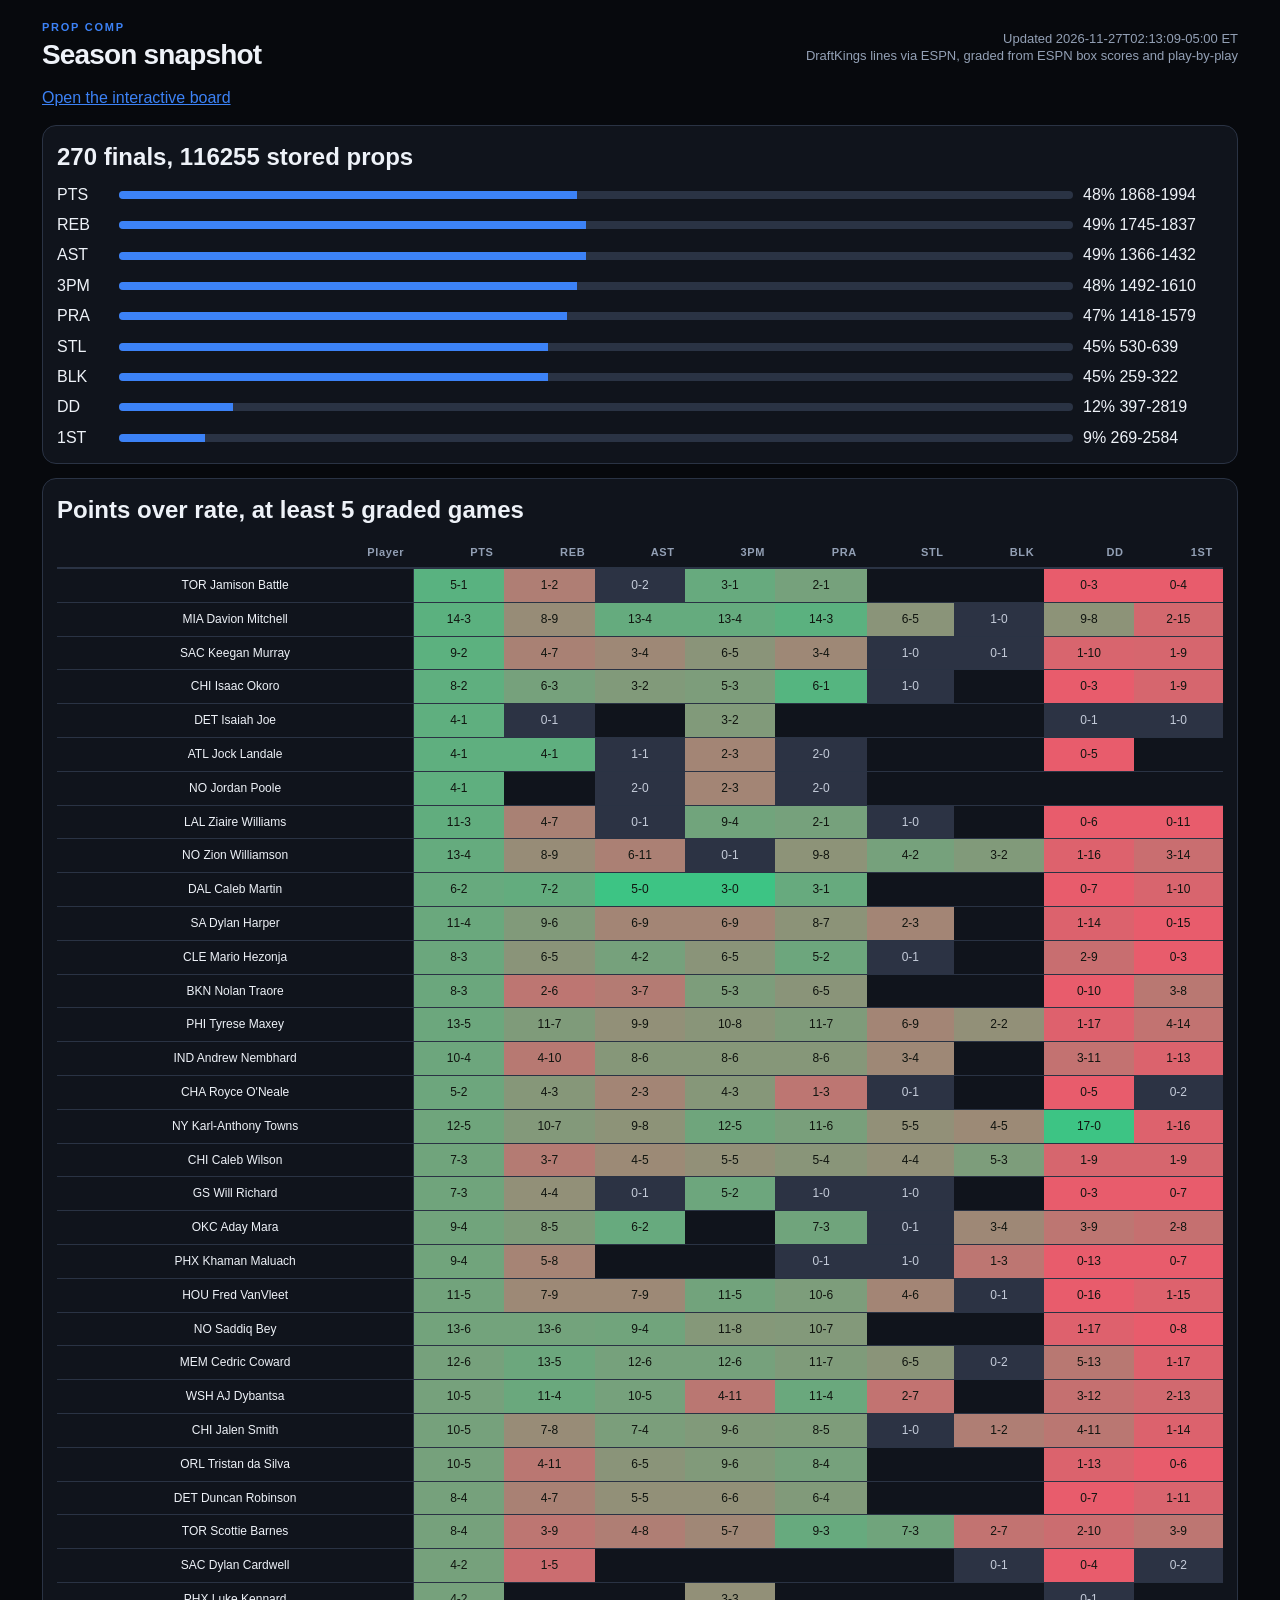
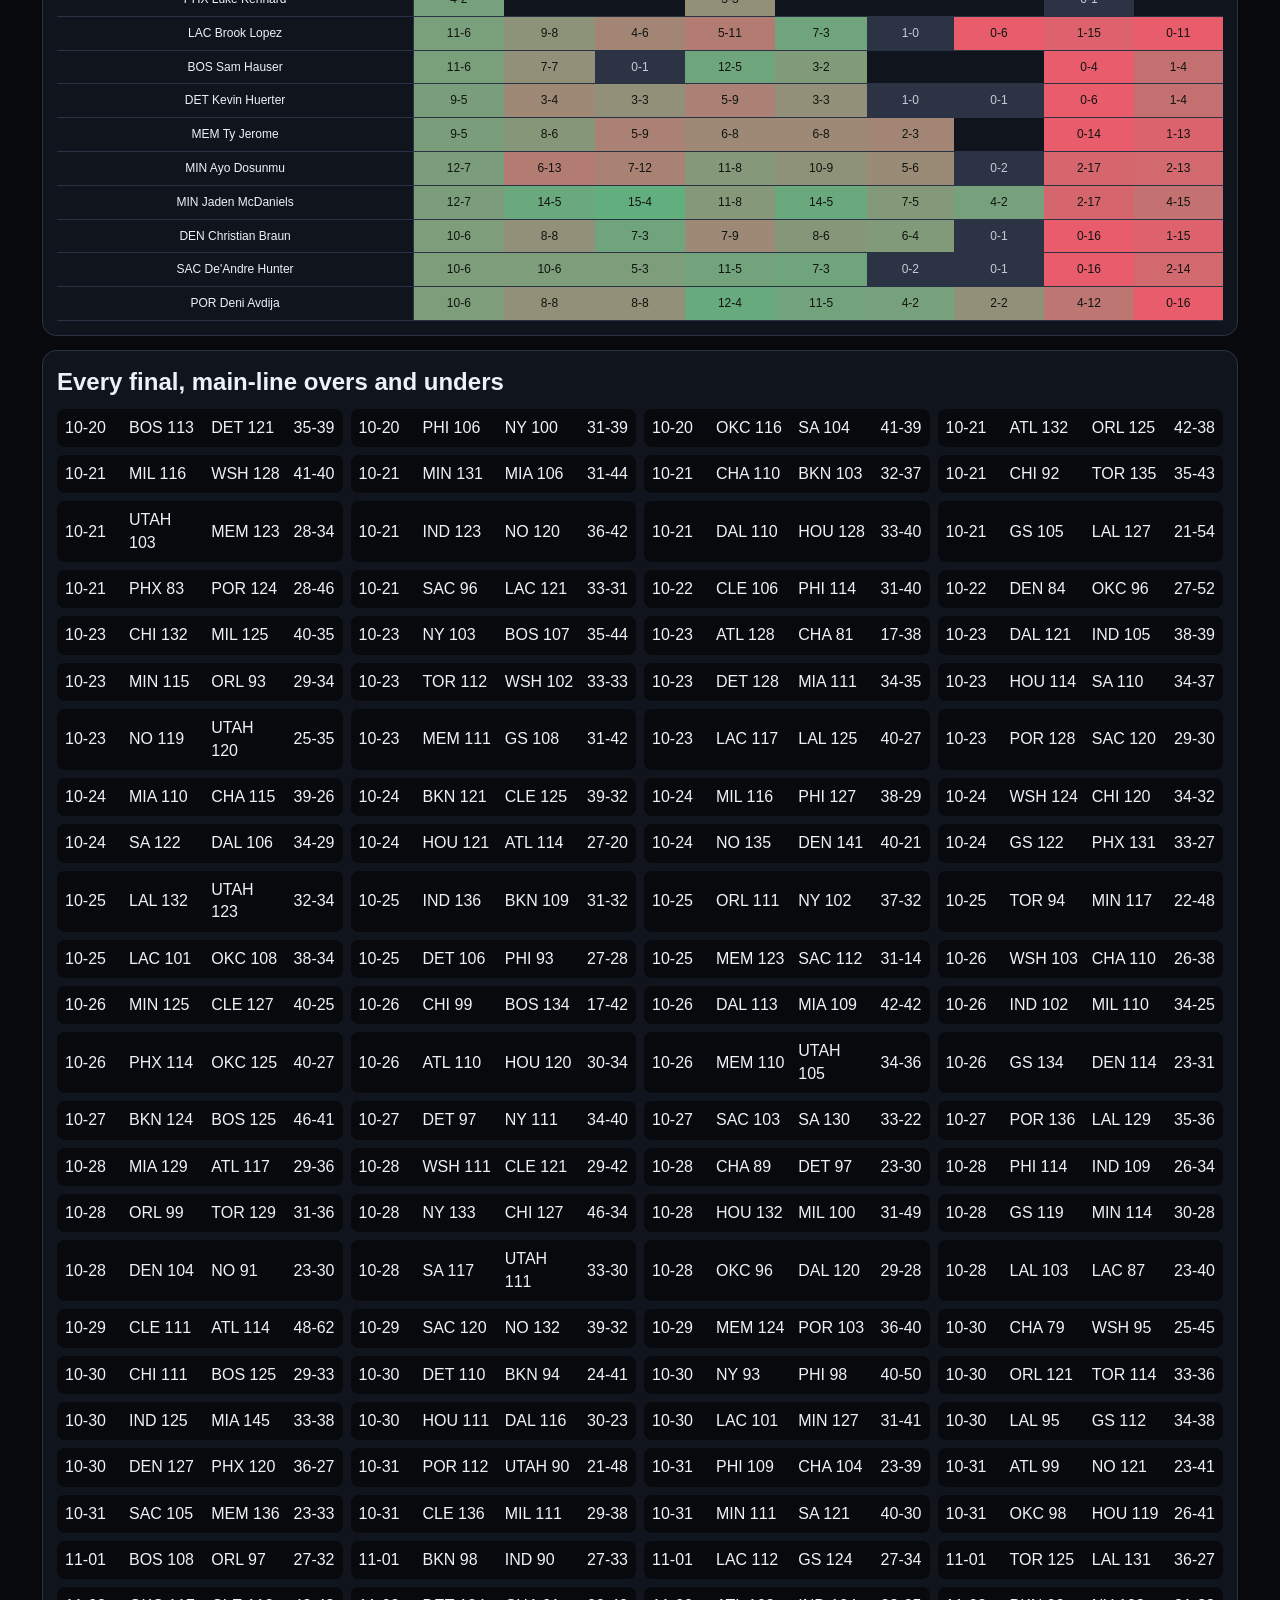
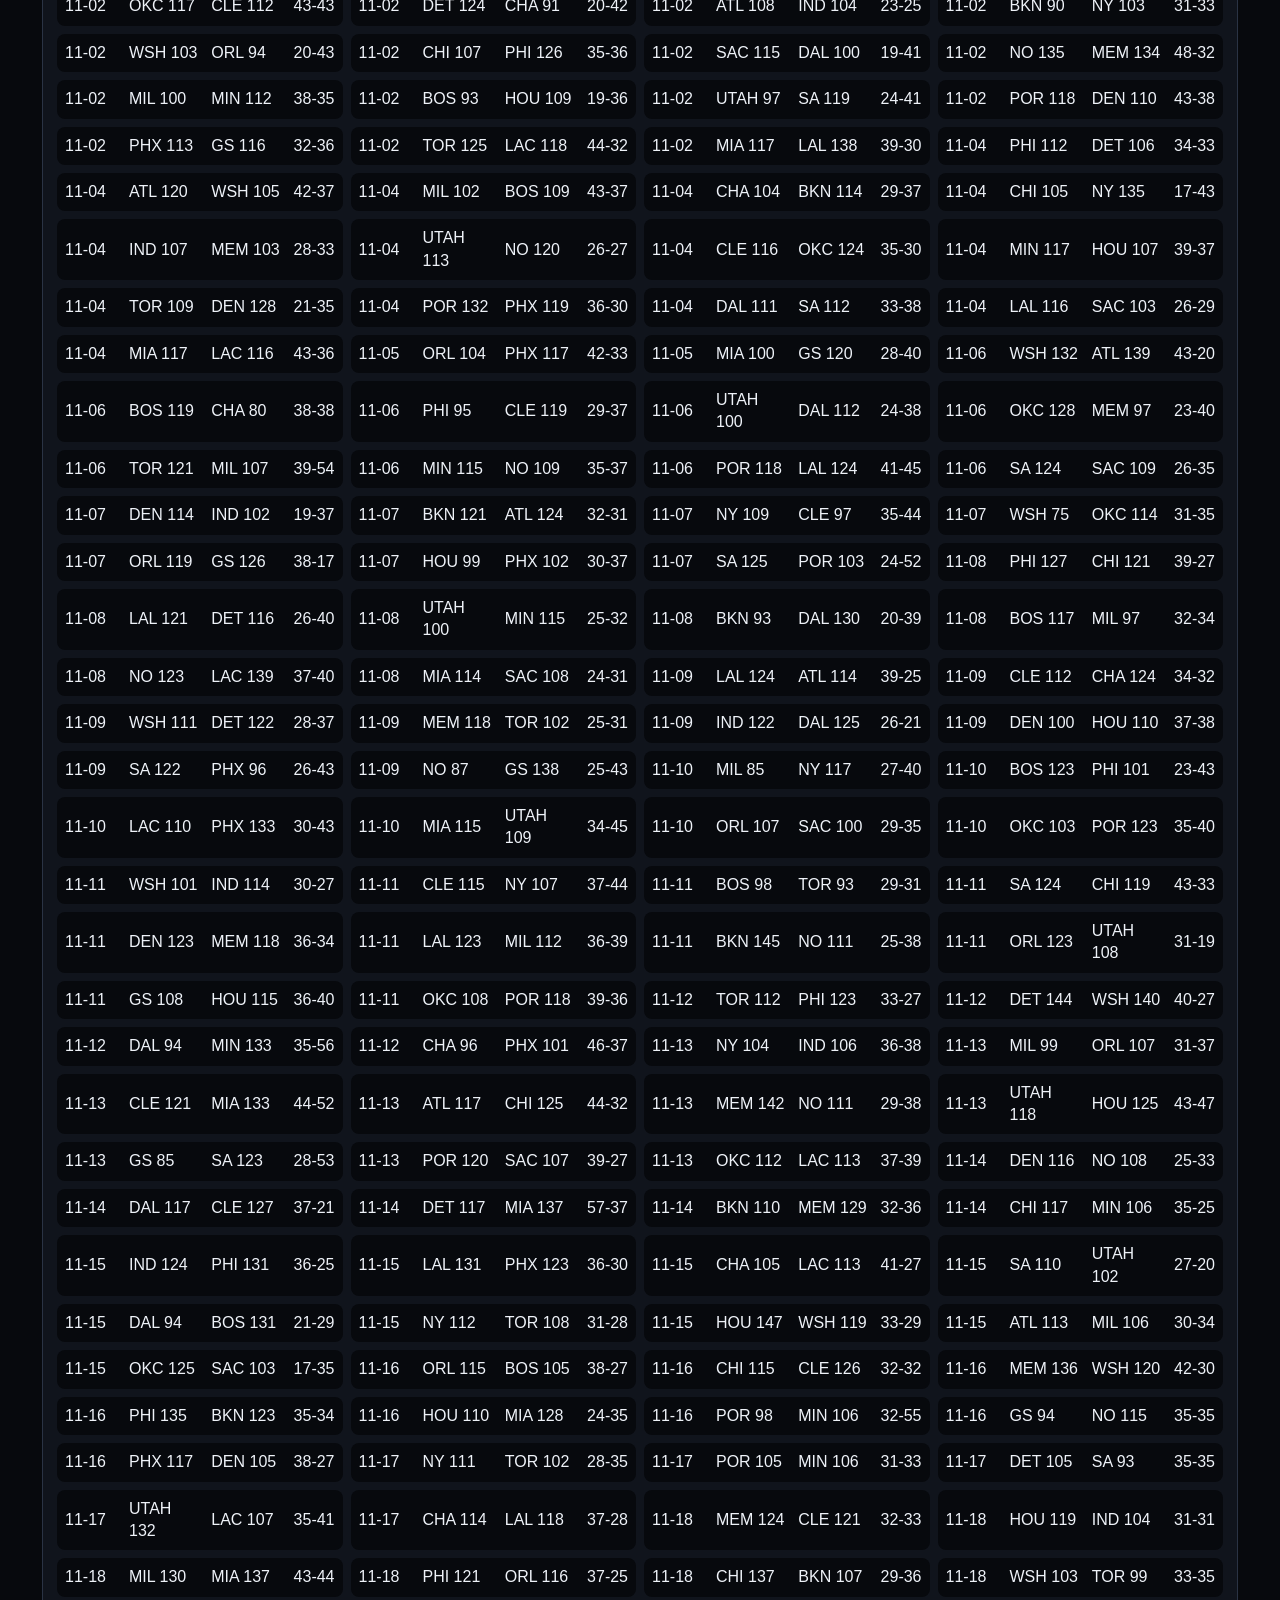
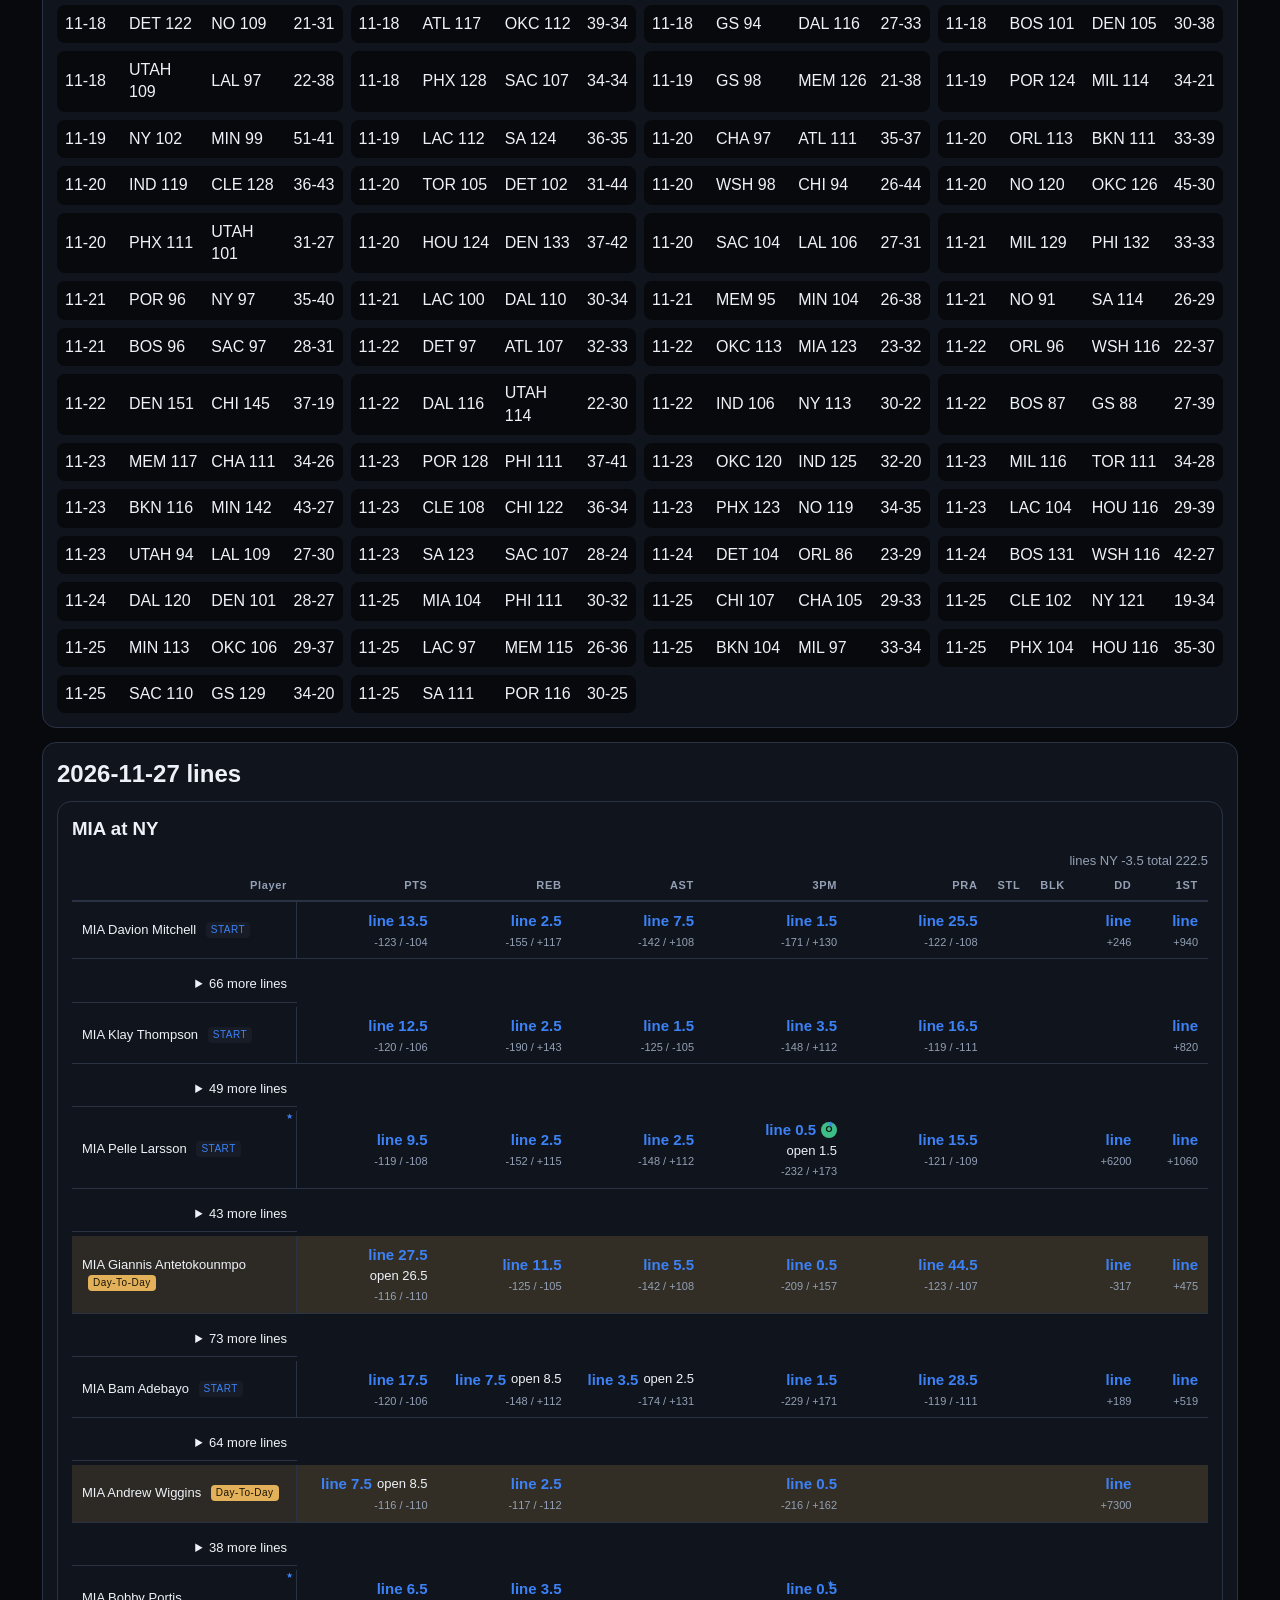
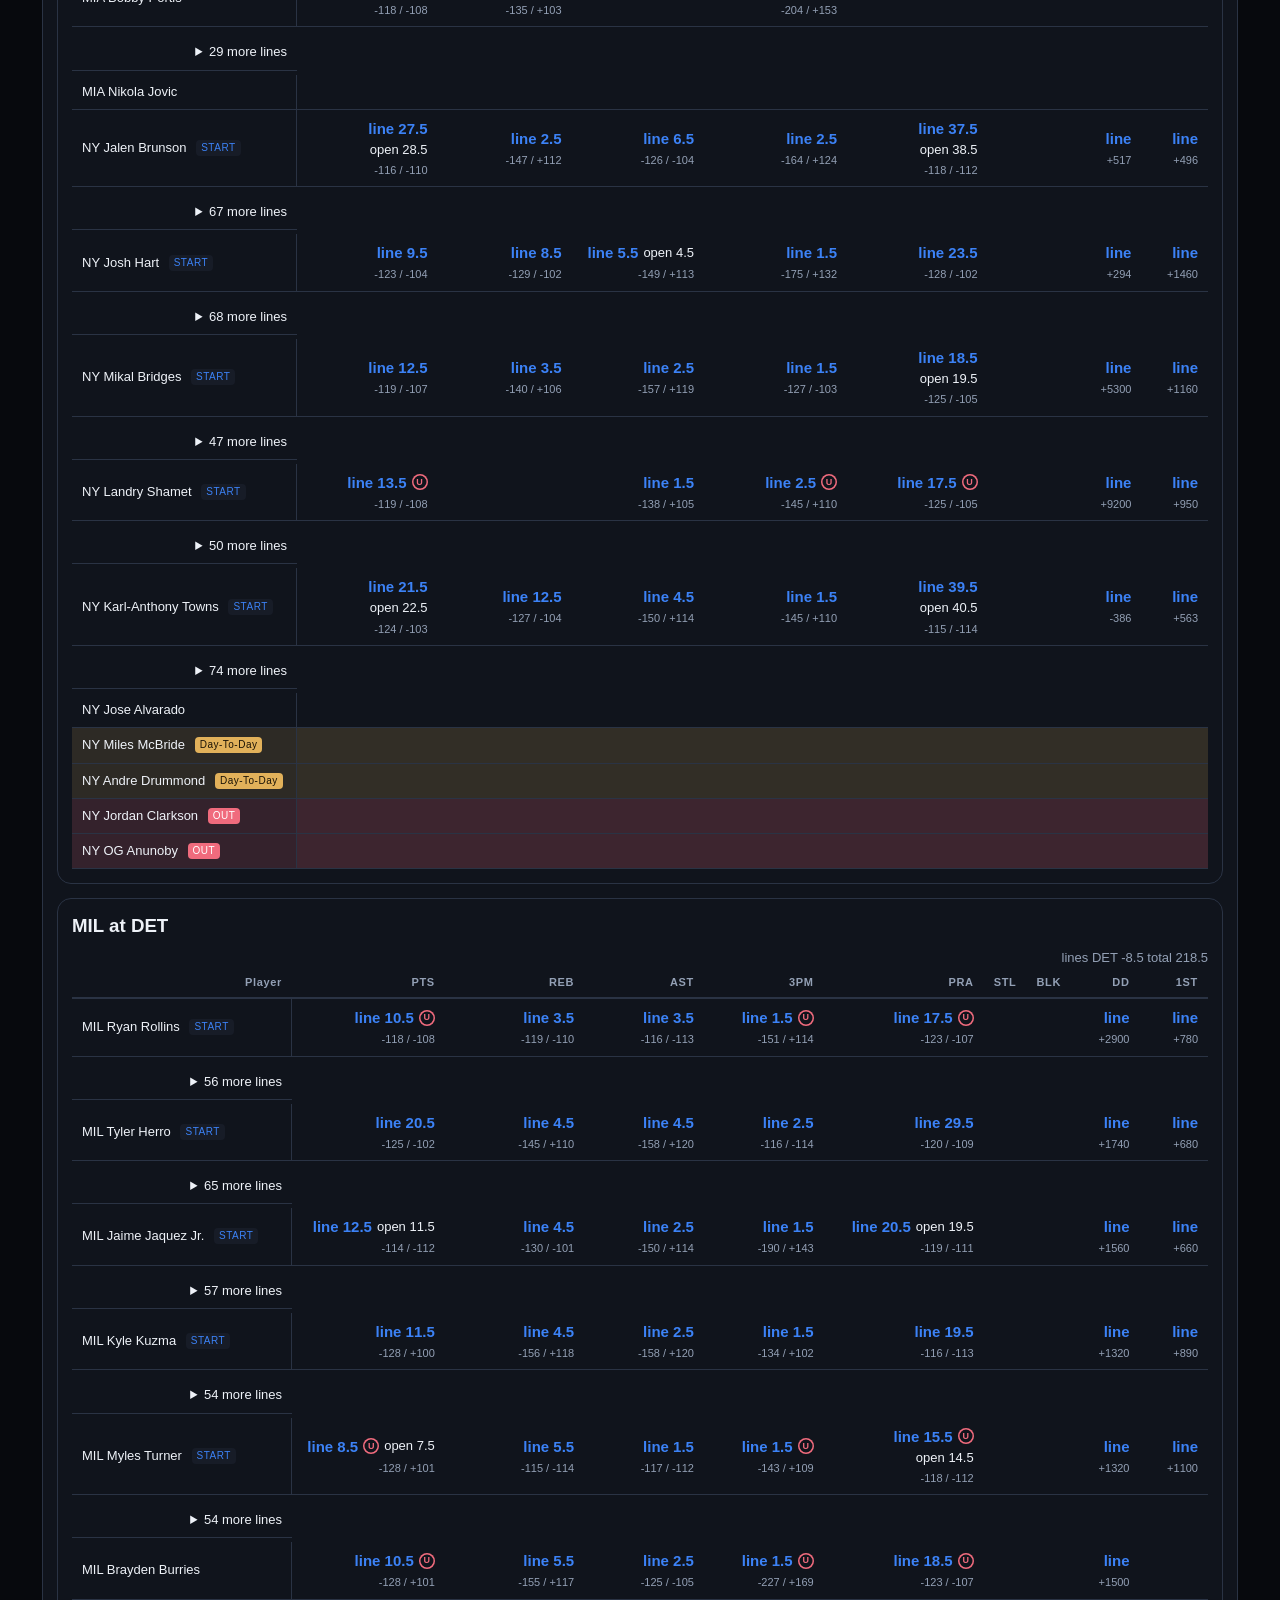
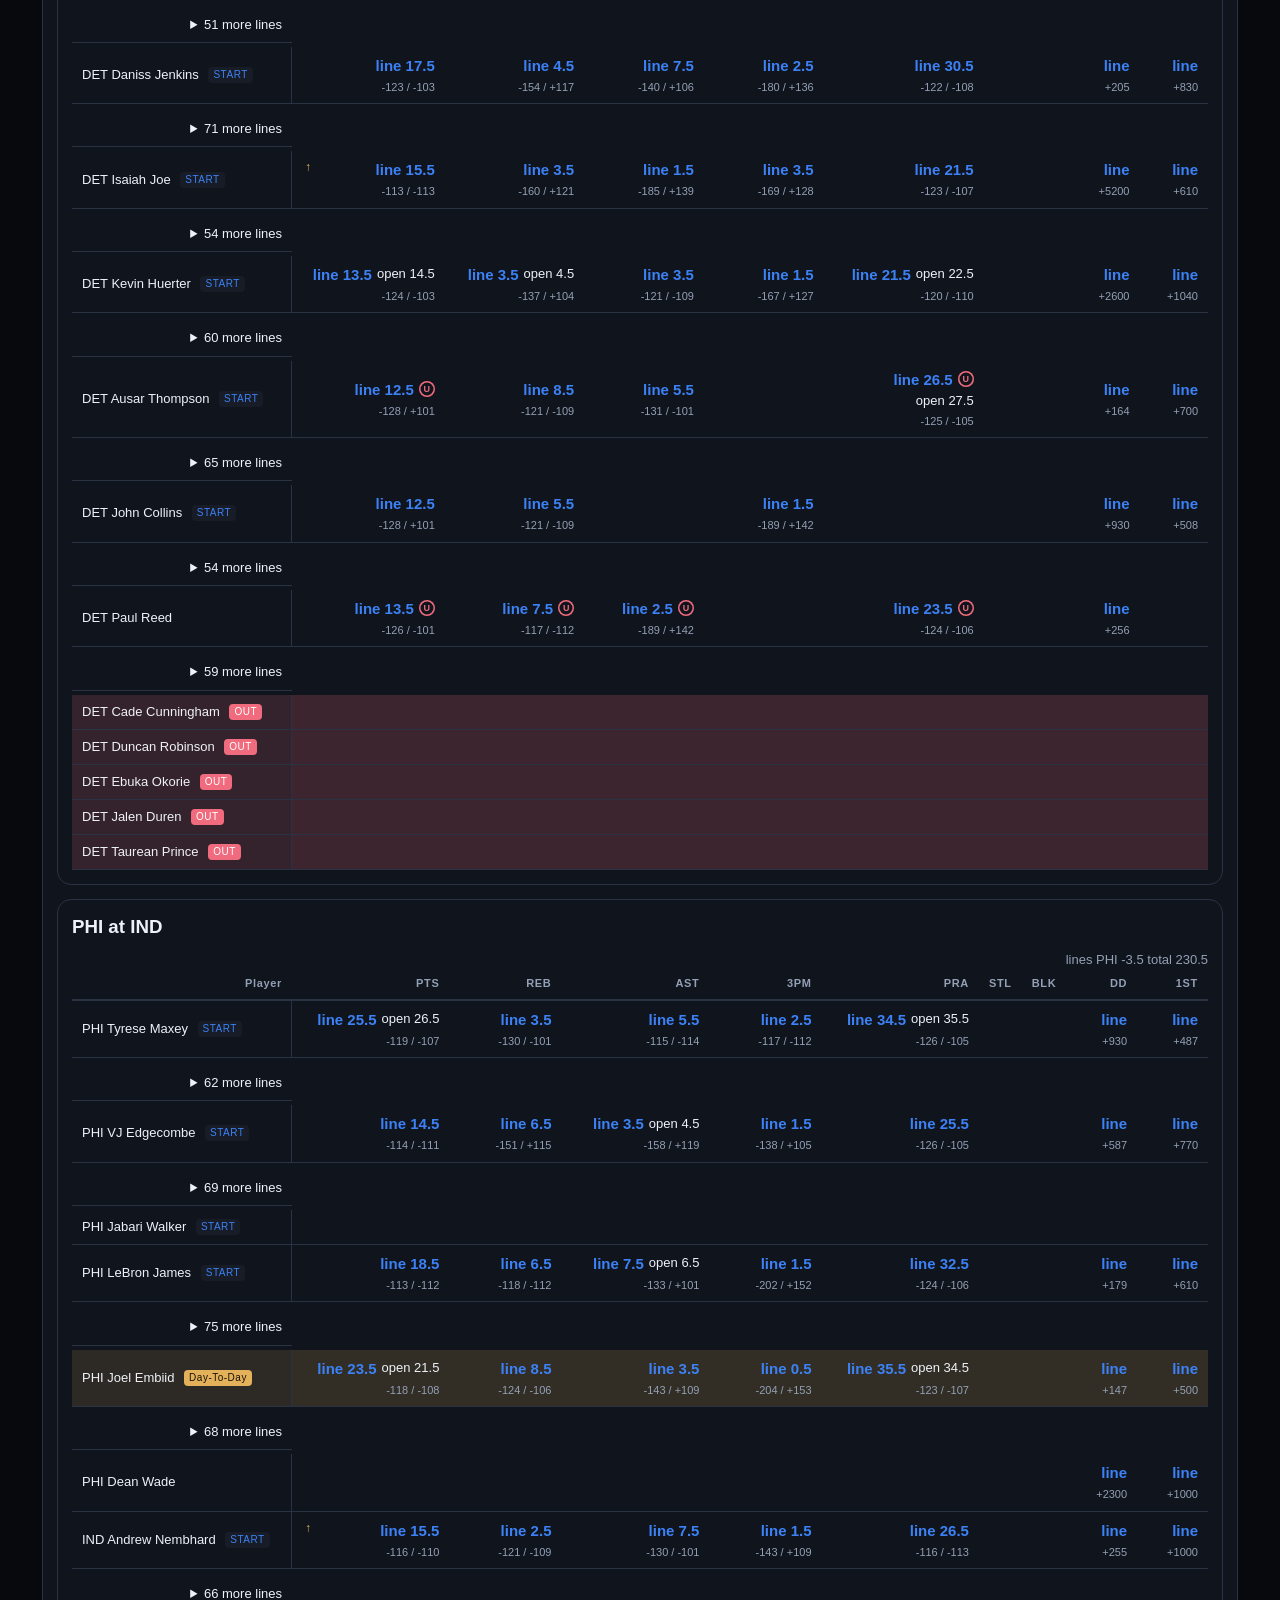
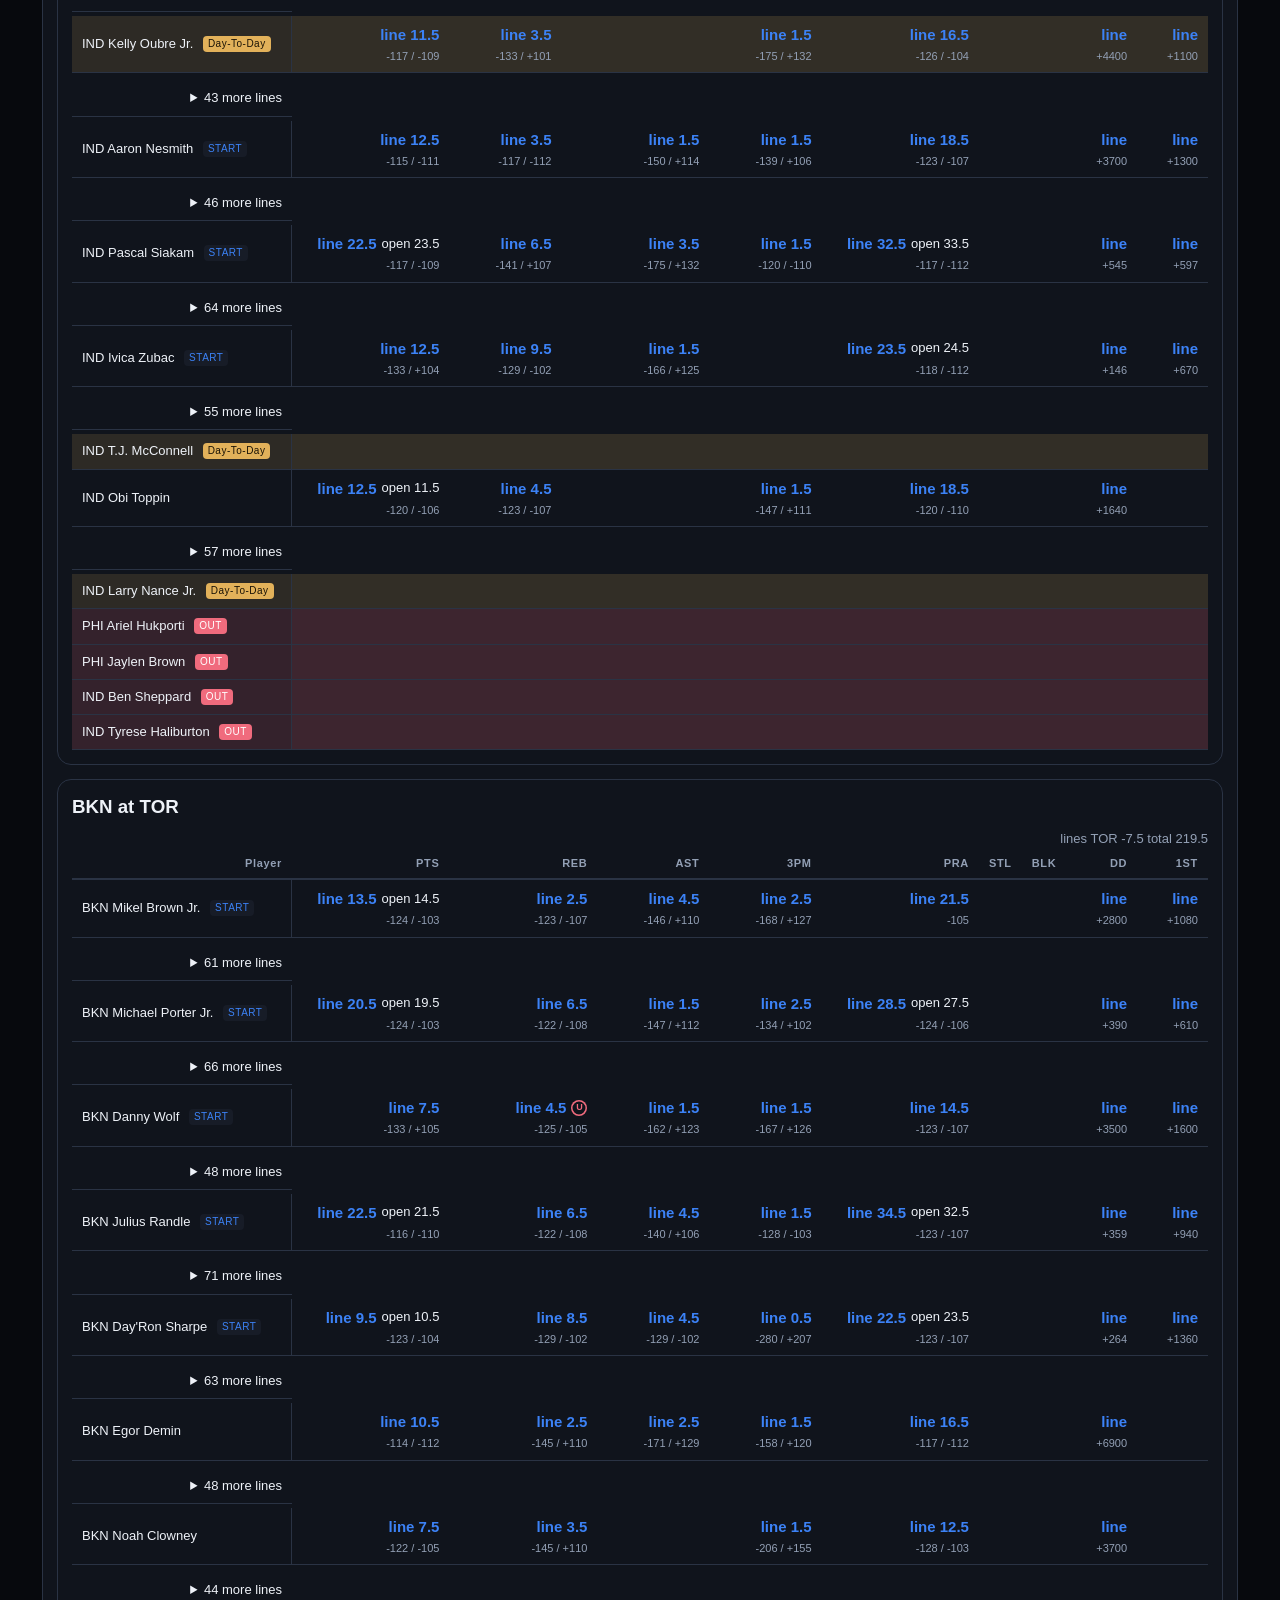
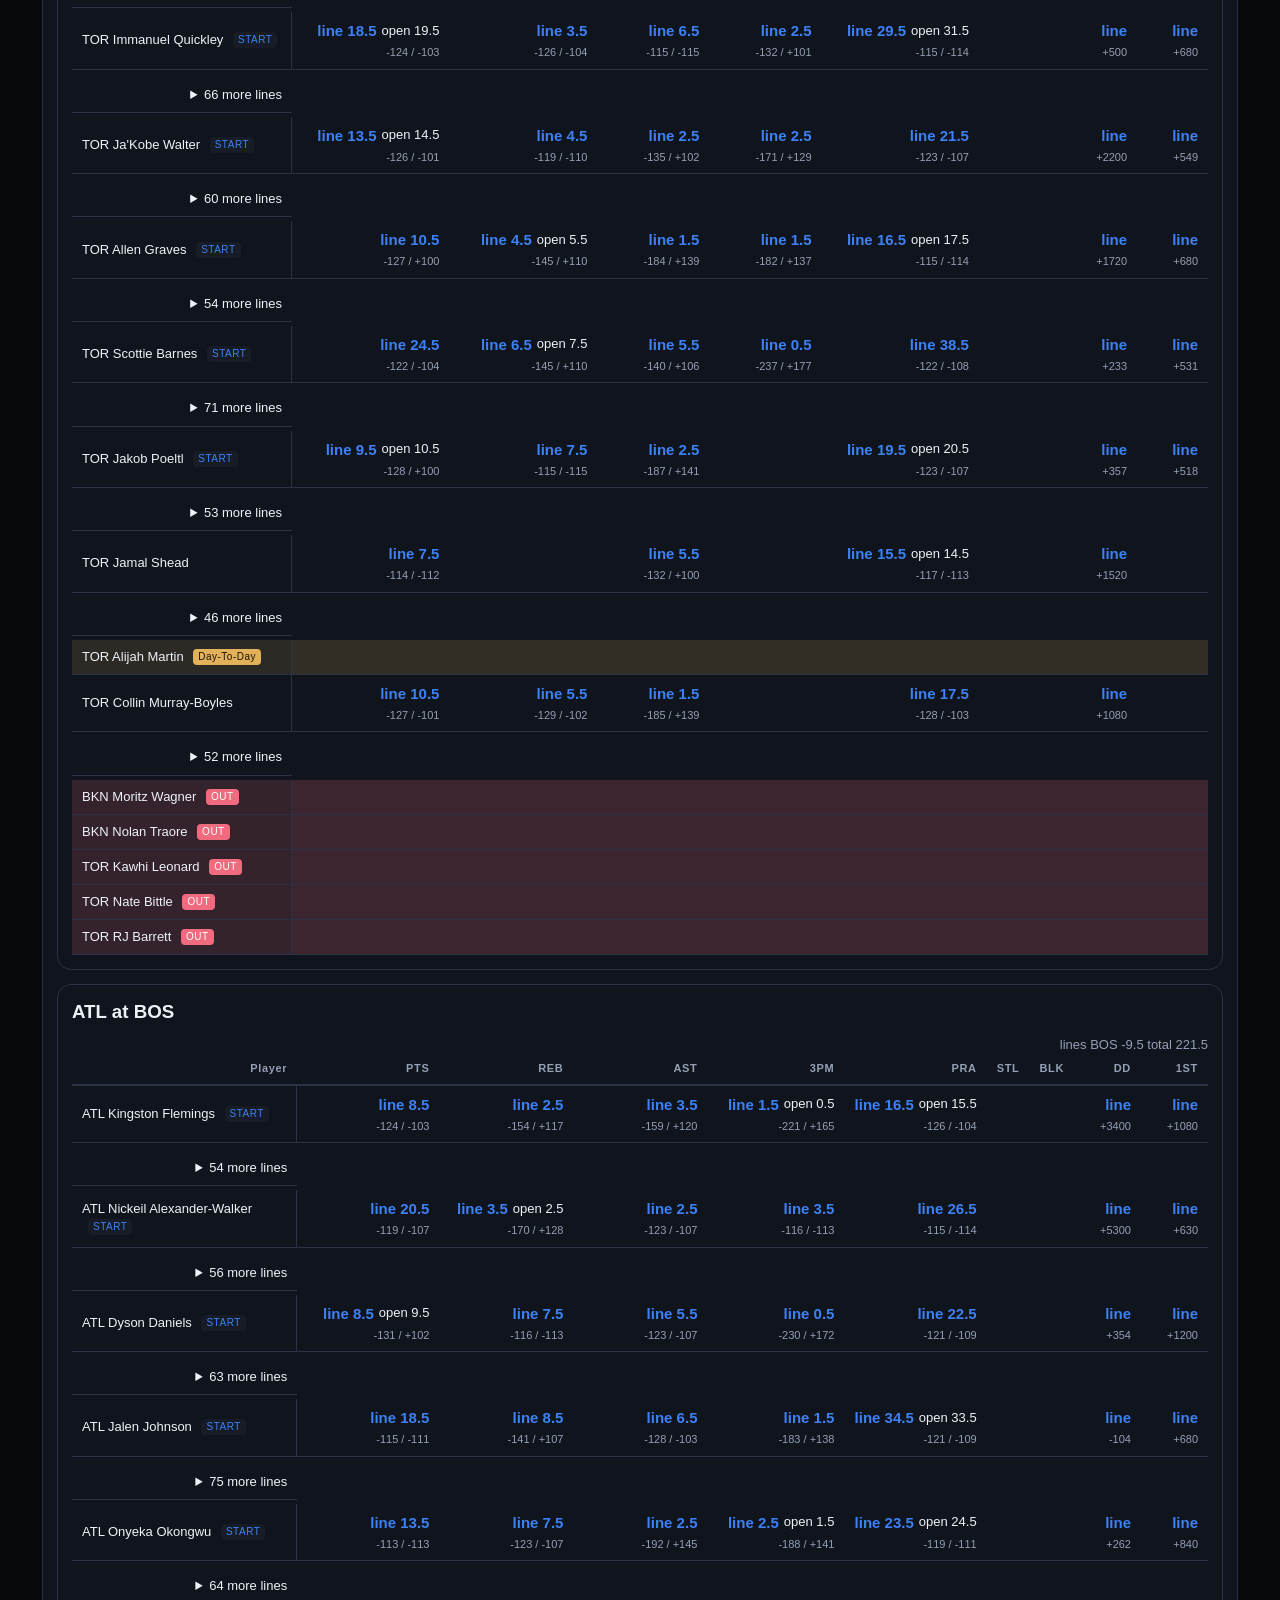
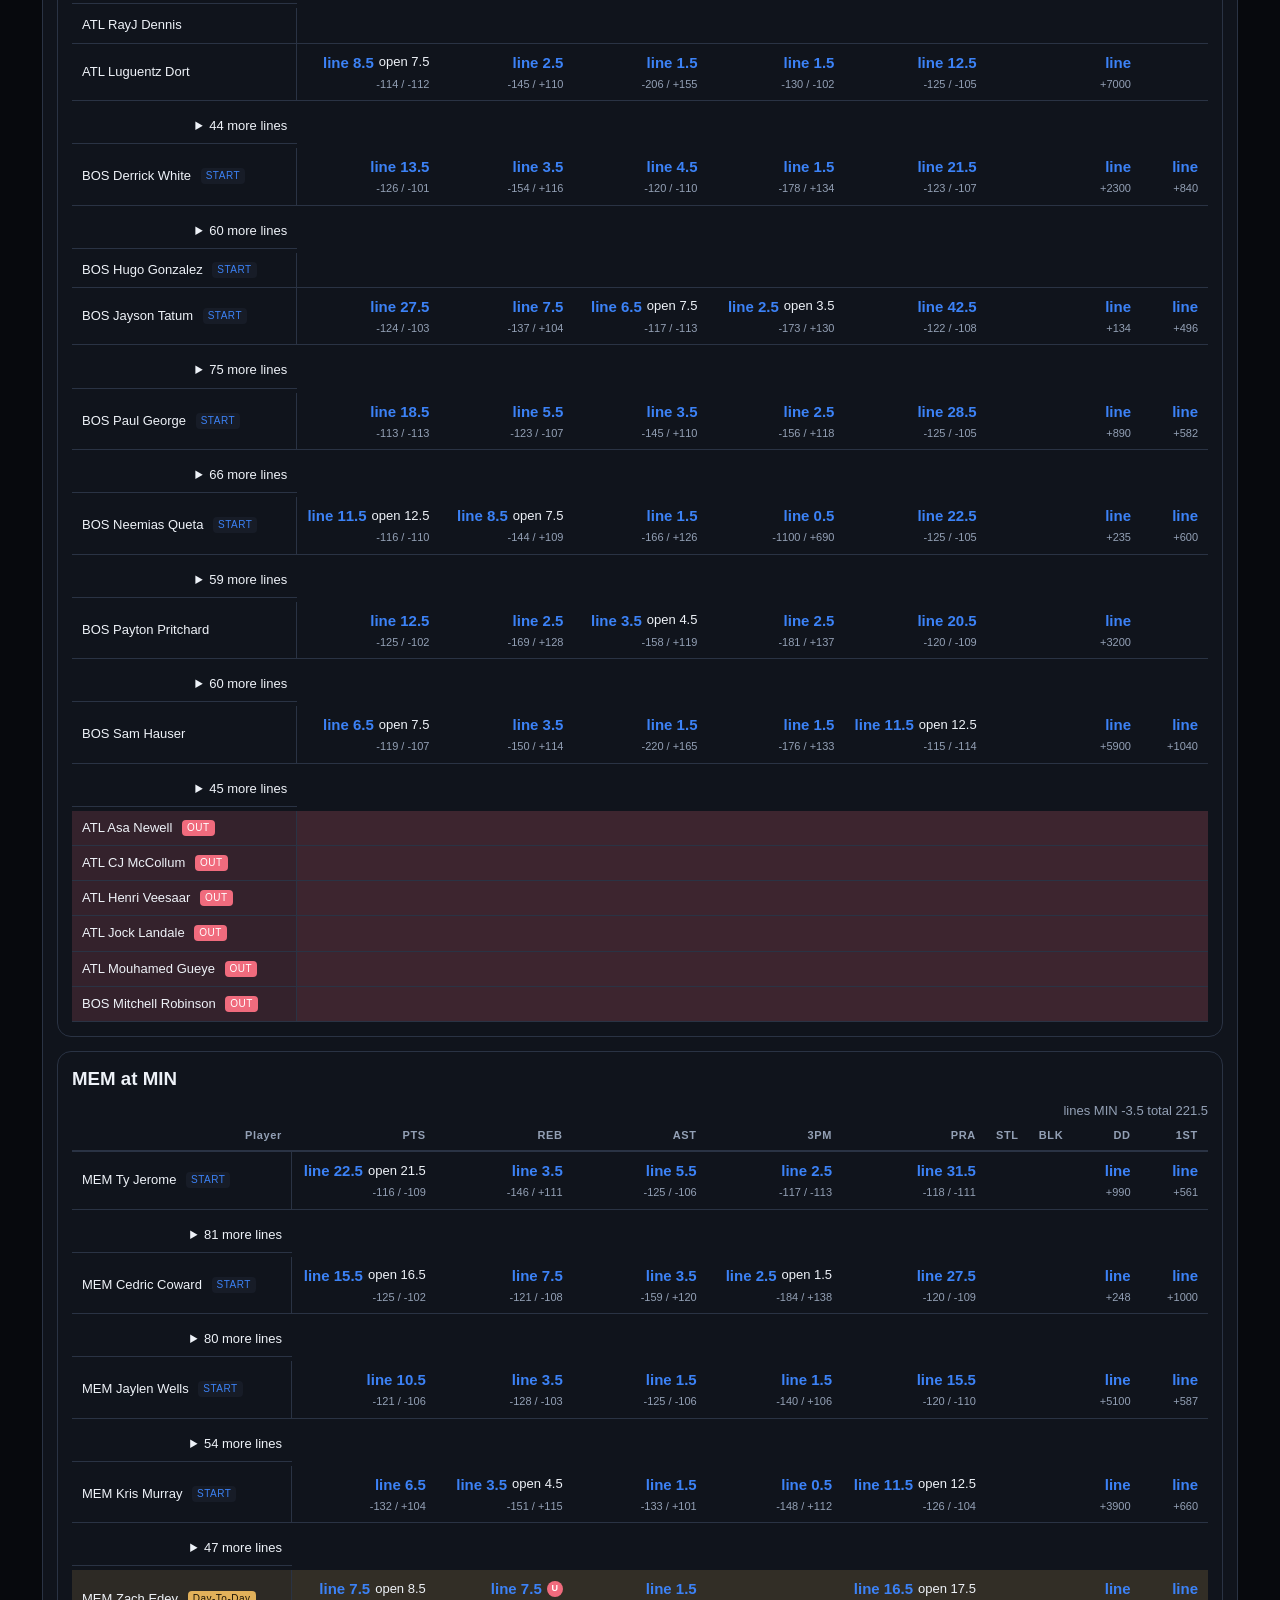
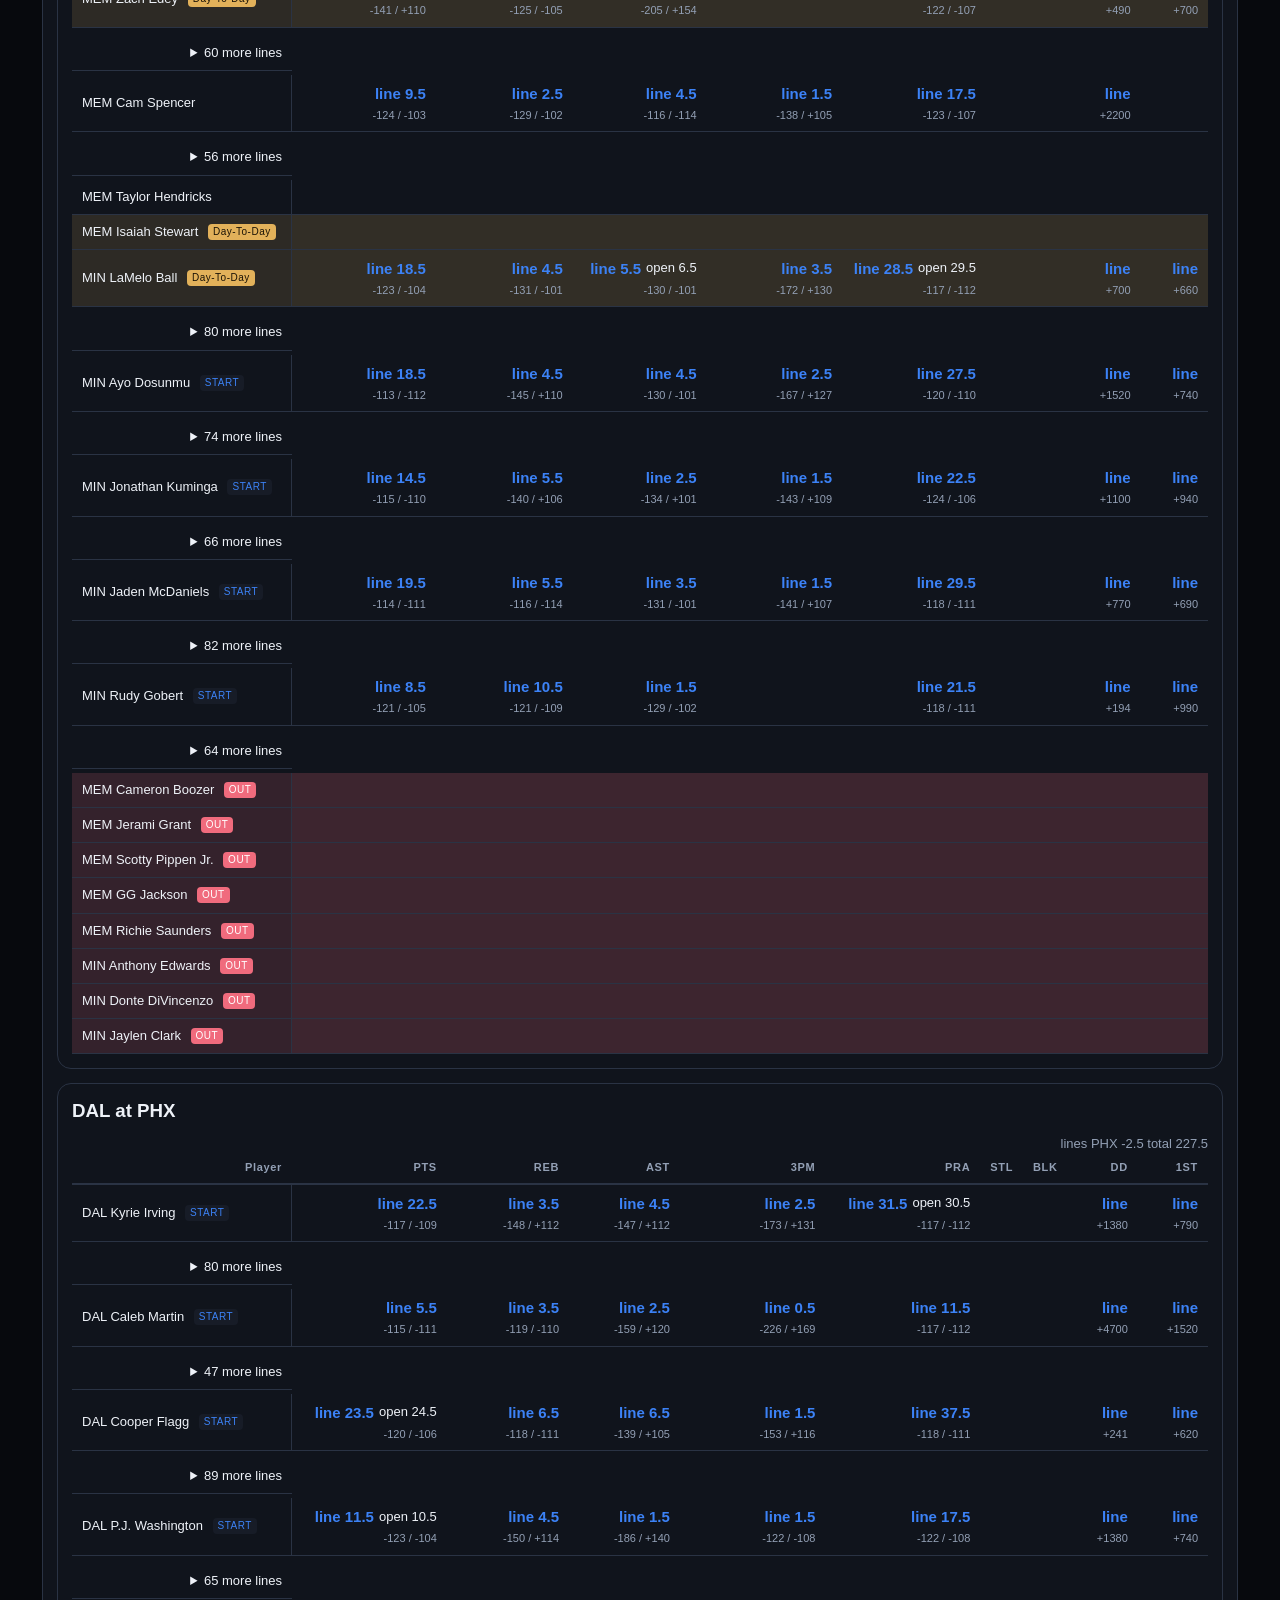
==== commit 3853268f: "Refresh lines and results." ====
--- a/docs/snapshot.html
+++ b/docs/snapshot.html
@@ -9,11 +9,11 @@
 <body>
 <header class="top">
 <div><p class="mark">Prop Comp</p><h1>Season snapshot</h1></div>
-<p class="meta">Updated 2026-11-26T18:32:21-05:00 ET<br>DraftKings lines via ESPN, graded from ESPN box scores and play-by-play</p>
+<p class="meta">Updated 2026-11-27T02:13:09-05:00 ET<br>DraftKings lines via ESPN, graded from ESPN box scores and play-by-play</p>
 </header>
 <p class="jump"><a href="index.html">Open the interactive board</a></p>
 <section class="panel">
-<h2>270 finals, 110988 stored props</h2>
+<h2>270 finals, 116255 stored props</h2>
 <div class="bars">
 <div class="bar-row"><span>PTS</span><span class="track"><span class="fill" style="width:48%"></span></span><span class="rec">48% 1868-1994</span></div>
 <div class="bar-row"><span>REB</span><span class="track"><span class="fill" style="width:49%"></span></span><span class="rec">49% 1745-1837</span></div>
@@ -301,25 +301,38 @@
 <a class="game-link" href="index.html#/board/2026-11-25"><span>11-25</span><span>SA 111</span><span>POR 116</span><span>30-25</span></a>
 </div></section>
 <section class="panel"><h2>2026-11-27 lines</h2>
-<article class="game"><h3>MIA at NY</h3><p class="meta">lines NY -3.5 total 223.5</p><div class="table-wrap"><table><thead><tr><th>Player</th><th>PTS</th><th>REB</th><th>AST</th><th>3PM</th><th>PRA</th><th>STL</th><th>BLK</th><th>DD</th><th>1ST</th></tr></thead><tbody><tr class=""><td class="name">MIA Davion Mitchell <span class="tag start">START</span></td><td><span class="cell wait"> <b>line 14.5</b> open 13.5<small>-123 / -104</small></span></td><td><span class="cell wait"> <b>line 2.5</b><small>-162 / +123</small></span></td><td><span class="cell wait"> <b>line 7.5</b><small>-141 / +107</small></span></td><td><span class="cell wait"> <b>line 1.5</b><small>-178 / +134</small></span></td><td><span class="cell wait"> <b>line 25.5</b><small>-115 / -114</small></span></td><td></td><td></td><td><span class="cell wait"> <b>line </b><small>+255</small></span></td><td><span class="cell wait"> <b>line </b><small>+950</small></span></td></tr><tr class="extra"><td colspan="10"><details><summary>65 more lines</summary><ul><li>3-Point Field Goals Milestones 1+ line</li><li>3-Point Field Goals Milestones 2+ line</li><li>3-Point Field Goals Milestones 3+ line</li><li>3-Point Field Goals Milestones 4+ line</li><li>3-Point Field Goals Milestones 5+ line</li><li>3-Point Field Goals Milestones 6+ line</li><li>Assists Milestones 10+ line</li><li>Assists Milestones 11+ line</li><li>Assists Milestones 12+ line</li><li>Assists Milestones 13+ line</li><li>Assists Milestones 14+ line</li><li>Assists Milestones 15+ line</li><li>Assists Milestones 16+ line</li><li>Assists Milestones 4+ line</li><li>Assists Milestones 5+ line</li><li>Assists Milestones 6+ line</li><li>Assists Milestones 7+ line</li><li>Assists Milestones 8+ line</li><li>Assists Milestones 9+ line</li><li>Points + Assists + Rebounds Milestones 15+ line</li><li>Points + Assists + Rebounds Milestones 20+ line</li><li>Points + Assists + Rebounds Milestones 25+ line</li><li>Points + Assists + Rebounds Milestones 26+ line</li><li>Points + Assists + Rebounds Milestones 30+ line</li><li>Points + Assists + Rebounds Milestones 35+ line</li><li>Points + Assists + Rebounds Milestones 40+ line</li><li>Points + Assists + Rebounds Milestones 45+ line</li><li>Points + Assists Milestones 15+ line</li><li>Points + Assists Milestones 20+ line</li><li>Points + Assists Milestones 23+ line</li><li>Points + Assists Milestones 25+ line</li><li>Points + Assists Milestones 30+ line</li><li>Points + Assists Milestones 35+ line</li><li>Points + Assists Milestones 40+ line</li><li>Points + Rebounds Milestones 10+ line</li><li>Points + Rebounds Milestones 15+ line</li><li>Points + Rebounds Milestones 18+ line</li><li>Points + Rebounds Milestones 20+ line</li><li>Points + Rebounds Milestones 25+ line</li><li>Points + Rebounds Milestones 30+ line</li><li>Points + Rebounds Milestones 35+ line</li><li>Points Milestones 10+ line</li><li>Points Milestones 12+ line</li><li>Points Milestones 15+ line</li><li>Points Milestones 18+ line</li><li>Points Milestones 20+ line</li><li>Points Milestones 25+ line</li><li>Points Milestones 30+ line</li><li>Points Milestones 8+ line</li><li>Rebounds + Assists Milestones 10+ line</li><li>Rebounds + Assists Milestones 11+ line</li><li>Rebounds + Assists Milestones 12+ line</li><li>Rebounds + Assists Milestones 15+ line</li><li>Rebounds + Assists Milestones 18+ line</li><li>Rebounds + Assists Milestones 20+ line</li><li>Rebounds + Assists Milestones 8+ line</li><li>Rebounds Milestones 3+ line</li><li>Rebounds Milestones 4+ line</li><li>Rebounds Milestones 5+ line</li><li>Rebounds Milestones 6+ line</li><li>Rebounds Milestones 7+ line</li><li>Rebounds Milestones 8+ line</li><li>Total Assists and Rebounds 10.5 line</li><li>Total Points and Assists 22.5 line</li><li>Total Points and Rebounds 17.5 line</li></ul></details></td></tr><tr class=""><td class="name">MIA Klay Thompson <span class="tag start">START</span></td><td><span class="cell wait"> <b>line 12.5</b><small>-118 / -108</small></span></td><td><span class="cell wait"> <b>line 2.5</b><small>-182 / +137</small></span></td><td><span class="cell wait"> <b>line 1.5</b><small>-119 / -110</small></span></td><td><span class="cell wait"> <b>line 3.5</b><small>-141 / +107</small></span></td><td><span class="cell wait"> <b>line 16.5</b><small>-115 / -115</small></span></td><td></td><td></td><td></td><td><span class="cell wait"> <b>line </b><small>+850</small></span></td></tr><tr class="extra"><td colspan="10"><details><summary>50 more lines</summary><ul><li>3-Point Field Goals Milestones 2+ line</li><li>3-Point Field Goals Milestones 3+ line</li><li>3-Point Field Goals Milestones 4+ line</li><li>3-Point Field Goals Milestones 5+ line</li><li>3-Point Field Goals Milestones 6+ line</li><li>3-Point Field Goals Milestones 7+ line</li><li>3-Point Field Goals Milestones 8+ line</li><li>3-Point Field Goals Milestones 9+ line</li><li>Assists Milestones 2+ line</li><li>Assists Milestones 3+ line</li><li>Assists Milestones 4+ line</li><li>Assists Milestones 5+ line</li><li>Assists Milestones 6+ line</li><li>Points + Assists + Rebounds Milestones 10+ line</li><li>Points + Assists + Rebounds Milestones 15+ line</li><li>Points + Assists + Rebounds Milestones 17+ line</li><li>Points + Assists + Rebounds Milestones 20+ line</li><li>Points + Assists + Rebounds Milestones 25+ line</li><li>Points + Assists + Rebounds Milestones 30+ line</li><li>Points + Assists + Rebounds Milestones 35+ line</li><li>Points + Assists Milestones 10+ line</li><li>Points + Assists Milestones 15+ line</li><li>Points + Assists Milestones 20+ line</li><li>Points + Assists Milestones 25+ line</li><li>Points + Assists Milestones 30+ line</li><li>Points + Assists Milestones 5+ line</li><li>Points + Rebounds Milestones 10+ line</li><li>Points + Rebounds Milestones 15+ line</li><li>Points + Rebounds Milestones 20+ line</li><li>Points + Rebounds Milestones 25+ line</li><li>Points + Rebounds Milestones 30+ line</li><li>Points + Rebounds Milestones 35+ line</li><li>Points Milestones 10+ line</li><li>Points Milestones 12+ line</li><li>Points Milestones 13+ line</li><li>Points Milestones 15+ line</li><li>Points Milestones 18+ line</li><li>Points Milestones 20+ line</li><li>Points Milestones 25+ line</li><li>Points Milestones 30+ line</li><li>Points Milestones 6+ line</li><li>Points Milestones 8+ line</li><li>Rebounds Milestones 3+ line</li><li>Rebounds Milestones 4+ line</li><li>Rebounds Milestones 5+ line</li><li>Rebounds Milestones 6+ line</li><li>Rebounds Milestones 7+ line</li><li>Total Assists and Rebounds 3.5 line</li><li>Total Points and Assists 14.5 line</li><li>Total Points and Rebounds 14.5 line</li></ul></details></td></tr><tr class=""><td class="name">MIA Pelle Larsson <span class="tag start">START</span><span class="star" title="Total 3-Point Field Goals 0.5: Threes clear star, weight 0.2. Last 5 median 2 is above 0.5. Last 5 average 2, cushion 1.5. Cleared 0.5 in 12 of 14 games (86%).">★</span></td><td><span class="cell wait"> <b>line 9.5</b><small>-117 / -109</small></span></td><td><span class="cell wait"> <b>line 2.5</b><small>-158 / +120</small></span></td><td><span class="cell wait"> <b>line 2.5</b><small>-143 / +108</small></span></td><td><span class="cell wait"><span class="star" title="Threes clear star, weight 0.2. Last 5 median 2 is above 0.5. Last 5 average 2, cushion 1.5. Cleared 0.5 in 12 of 14 games (86%).">★</span> <b>line 0.5</b><span class="call over strong" title="Over, strong. 0.5 is under the last five median of 2 and the average of 2, cleared in 12 of 14 games (86%). The cushion is 1.5. This strict over has cashed 59% of the time.">O</span> open 1.5<small>-238 / +178</small></span></td><td><span class="cell wait"> <b>line 15.5</b><small>-118 / -112</small></span></td><td></td><td></td><td><span class="cell wait"> <b>line </b><small>+6200</small></span></td><td><span class="cell wait"> <b>line </b><small>+1060</small></span></td></tr><tr class="extra"><td colspan="10"><details><summary>44 more lines</summary><ul><li>3-Point Field Goals Milestones 1+ line</li><li>3-Point Field Goals Milestones 2+ line</li><li>3-Point Field Goals Milestones 3+ line</li><li>3-Point Field Goals Milestones 4+ line</li><li>Assists Milestones 3+ line</li><li>Assists Milestones 4+ line</li><li>Assists Milestones 5+ line</li><li>Assists Milestones 6+ line</li><li>Assists Milestones 7+ line</li><li>Assists Milestones 8+ line</li><li>Points + Assists + Rebounds Milestones 10+ line</li><li>Points + Assists + Rebounds Milestones 15+ line</li><li>Points + Assists + Rebounds Milestones 16+ line</li><li>Points + Assists + Rebounds Milestones 20+ line</li><li>Points + Assists + Rebounds Milestones 25+ line</li><li>Points + Assists + Rebounds Milestones 30+ line</li><li>Points + Assists Milestones 10+ line</li><li>Points + Assists Milestones 13+ line</li><li>Points + Assists Milestones 15+ line</li><li>Points + Assists Milestones 20+ line</li><li>Points + Assists Milestones 25+ line</li><li>Points + Assists Milestones 5+ line</li><li>Points + Rebounds Milestones 10+ line</li><li>Points + Rebounds Milestones 13+ line</li><li>Points + Rebounds Milestones 15+ line</li><li>Points + Rebounds Milestones 20+ line</li><li>Points + Rebounds Milestones 25+ line</li><li>Points + Rebounds Milestones 5+ line</li><li>Points Milestones 10+ line</li><li>Points Milestones 12+ line</li><li>Points Milestones 15+ line</li><li>Points Milestones 18+ line</li><li>Points Milestones 20+ line</li><li>Points Milestones 6+ line</li><li>Points Milestones 8+ line</li><li>Rebounds Milestones 3+ line</li><li>Rebounds Milestones 4+ line</li><li>Rebounds Milestones 5+ line</li><li>Rebounds Milestones 6+ line</li><li>Rebounds Milestones 7+ line</li><li>Rebounds Milestones 8+ line</li><li>Total Assists and Rebounds 5.5 line</li><li>Total Points and Assists 12.5 line</li><li>Total Points and Rebounds 12.5 line</li></ul></details></td></tr><tr class="risk"><td class="name">MIA Giannis Antetokounmpo <span class="tag risk" title="Groin Groin">Day-To-Day</span></td><td><span class="cell wait"> <b>line 27.5</b> open 26.5<small>-118 / -108</small></span></td><td><span class="cell wait"> <b>line 11.5</b><small>-127 / -104</small></span></td><td><span class="cell wait"> <b>line 5.5</b><small>-149 / +113</small></span></td><td><span class="cell wait"> <b>line 0.5</b><small>-200 / +151</small></span></td><td><span class="cell wait"> <b>line 44.5</b><small>-117 / -113</small></span></td><td></td><td></td><td><span class="cell wait"> <b>line </b><small>-260</small></span></td><td><span class="cell wait"> <b>line </b><small>+468</small></span></td></tr><tr class="extra"><td colspan="10"><details><summary>76 more lines</summary><ul><li>3-Point Field Goals Milestones 1+ line</li><li>3-Point Field Goals Milestones 2+ line</li><li>3-Point Field Goals Milestones 3+ line</li><li>Assists Milestones 10+ line</li><li>Assists Milestones 11+ line</li><li>Assists Milestones 12+ line</li><li>Assists Milestones 3+ line</li><li>Assists Milestones 4+ line</li><li>Assists Milestones 5+ line</li><li>Assists Milestones 6+ line</li><li>Assists Milestones 7+ line</li><li>Assists Milestones 8+ line</li><li>Assists Milestones 9+ line</li><li>Points + Assists + Rebounds Milestones 30+ line</li><li>Points + Assists + Rebounds Milestones 35+ line</li><li>Points + Assists + Rebounds Milestones 40+ line</li><li>Points + Assists + Rebounds Milestones 45+ line</li><li>Points + Assists + Rebounds Milestones 50+ line</li><li>Points + Assists + Rebounds Milestones 55+ line</li><li>Points + Assists + Rebounds Milestones 60+ line</li><li>Points + Assists + Rebounds Milestones 65+ line</li><li>Points + Assists + Rebounds Milestones 70+ line</li><li>Points + Assists Milestones 20+ line</li><li>Points + Assists Milestones 25+ line</li><li>Points + Assists Milestones 30+ line</li><li>Points + Assists Milestones 33+ line</li><li>Points + Assists Milestones 35+ line</li><li>Points + Assists Milestones 40+ line</li><li>Points + Assists Milestones 45+ line</li><li>Points + Assists Milestones 50+ line</li><li>Points + Assists Milestones 55+ line</li><li>Points + Rebounds Milestones 25+ line</li><li>Points + Rebounds Milestones 30+ line</li><li>Points + Rebounds Milestones 35+ line</li><li>Points + Rebounds Milestones 39+ line</li><li>Points + Rebounds Milestones 40+ line</li><li>Points + Rebounds Milestones 45+ line</li><li>Points + Rebounds Milestones 50+ line</li><li>Points + Rebounds Milestones 55+ line</li><li>Points + Rebounds Milestones 60+ line</li><li>Points Milestones 18+ line</li><li>Points Milestones 20+ line</li><li>Points Milestones 25+ line</li><li>Points Milestones 28+ line</li><li>Points Milestones 30+ line</li><li>Points Milestones 35+ line</li><li>Points Milestones 40+ line</li><li>Points Milestones 45+ line</li><li>Rebounds + Assists Milestones 10+ line</li><li>Rebounds + Assists Milestones 12+ line</li><li>Rebounds + Assists Milestones 15+ line</li><li>Rebounds + Assists Milestones 17+ line</li><li>Rebounds + Assists Milestones 18+ line</li><li>Rebounds + Assists Milestones 20+ line</li><li>Rebounds + Assists Milestones 22+ line</li><li>Rebounds + Assists Milestones 25+ line</li><li>Rebounds + Assists Milestones 28+ line</li><li>Rebounds Milestones 10+ line</li><li>Rebounds Milestones 11+ line</li><li>Rebounds Milestones 12+ line</li><li>Rebounds Milestones 13+ line</li><li>Rebounds Milestones 14+ line</li><li>Rebounds Milestones 15+ line</li><li>Rebounds Milestones 16+ line</li><li>Rebounds Milestones 17+ line</li><li>Rebounds Milestones 18+ line</li><li>Rebounds Milestones 19+ line</li><li>Rebounds Milestones 20+ line</li><li>Rebounds Milestones 6+ line</li><li>Rebounds Milestones 7+ line</li><li>Rebounds Milestones 8+ line</li><li>Rebounds Milestones 9+ line</li><li>Total Assists and Rebounds 16.5 line</li><li>Total Points and Assists 32.5 line</li><li>Total Points and Rebounds 38.5 line</li><li>To Record a Triple Double  line</li></ul></details></td></tr><tr class=""><td class="name">MIA Bam Adebayo <span class="tag start">START</span><span class="star" title="Total Assists 2.5: Assists clear star, weight 0.2. Last 5 median 3 is above 2.5. Last 5 average 4.6, cushion 2.1. Cleared 2.5 in 14 of 17 games (82%).">★</span></td><td><span class="cell wait"> <b>line 17.5</b><small>-115 / -111</small></span></td><td><span class="cell wait"> <b>line 8.5</b><small>-134 / +102</small></span></td><td><span class="cell wait"><span class="star" title="Assists clear star, weight 0.2. Last 5 median 3 is above 2.5. Last 5 average 4.6, cushion 2.1. Cleared 2.5 in 14 of 17 games (82%).">★</span> <b>line 2.5</b><span class="call over strong" title="Over, strong. 2.5 is under the last five median of 3 and the average of 4.6, cleared in 14 of 17 games (82%). The cushion is 2.1. This strict over has cashed 59% of the time.">O</span><small>-178 / +135</small></span></td><td><span class="cell wait"> <b>line 1.5</b><small>-218 / +163</small></span></td><td><span class="cell wait"> <b>line 29.5</b> open 28.5<small>-124 / -107</small></span></td><td></td><td></td><td><span class="cell wait"> <b>line </b><small>+174</small></span></td><td><span class="cell wait"> <b>line </b><small>+521</small></span></td></tr><tr class="extra"><td colspan="10"><details><summary>64 more lines</summary><ul><li>3-Point Field Goals Milestones 1+ line</li><li>3-Point Field Goals Milestones 2+ line</li><li>3-Point Field Goals Milestones 3+ line</li><li>3-Point Field Goals Milestones 4+ line</li><li>3-Point Field Goals Milestones 5+ line</li><li>Assists Milestones 3+ line</li><li>Assists Milestones 4+ line</li><li>Assists Milestones 5+ line</li><li>Assists Milestones 6+ line</li><li>Assists Milestones 7+ line</li><li>Assists Milestones 8+ line</li><li>Points + Assists + Rebounds Milestones 20+ line</li><li>Points + Assists + Rebounds Milestones 25+ line</li><li>Points + Assists + Rebounds Milestones 30+ line</li><li>Points + Assists + Rebounds Milestones 35+ line</li><li>Points + Assists + Rebounds Milestones 40+ line</li><li>Points + Assists + Rebounds Milestones 45+ line</li><li>Points + Assists + Rebounds Milestones 50+ line</li><li>Points + Assists Milestones 15+ line</li><li>Points + Assists Milestones 20+ line</li><li>Points + Assists Milestones 21+ line</li><li>Points + Assists Milestones 25+ line</li><li>Points + Assists Milestones 30+ line</li><li>Points + Assists Milestones 35+ line</li><li>Points + Assists Milestones 40+ line</li><li>Points + Rebounds Milestones 15+ line</li><li>Points + Rebounds Milestones 20+ line</li><li>Points + Rebounds Milestones 25+ line</li><li>Points + Rebounds Milestones 26+ line</li><li>Points + Rebounds Milestones 30+ line</li><li>Points + Rebounds Milestones 35+ line</li><li>Points + Rebounds Milestones 40+ line</li><li>Points + Rebounds Milestones 45+ line</li><li>Points Milestones 10+ line</li><li>Points Milestones 12+ line</li><li>Points Milestones 15+ line</li><li>Points Milestones 18+ line</li><li>Points Milestones 20+ line</li><li>Points Milestones 25+ line</li><li>Points Milestones 30+ line</li><li>Points Milestones 35+ line</li><li>Rebounds + Assists Milestones 10+ line</li><li>Rebounds + Assists Milestones 12+ line</li><li>Rebounds + Assists Milestones 15+ line</li><li>Rebounds + Assists Milestones 18+ line</li><li>Rebounds + Assists Milestones 20+ line</li><li>Rebounds + Assists Milestones 8+ line</li><li>Rebounds Milestones 10+ line</li><li>Rebounds Milestones 11+ line</li><li>Rebounds Milestones 12+ line</li><li>Rebounds Milestones 13+ line</li><li>Rebounds Milestones 14+ line</li><li>Rebounds Milestones 15+ line</li><li>Rebounds Milestones 16+ line</li><li>Rebounds Milestones 4+ line</li><li>Rebounds Milestones 5+ line</li><li>Rebounds Milestones 6+ line</li><li>Rebounds Milestones 7+ line</li><li>Rebounds Milestones 8+ line</li><li>Rebounds Milestones 9+ line</li><li>Total Assists and Rebounds 11.5 line</li><li>Total Points and Assists 20.5 line</li><li>Total Points and Rebounds 25.5 line</li><li>To Record a Triple Double  line</li></ul></details></td></tr><tr class="risk"><td class="name">MIA Andrew Wiggins <span class="tag risk" title="Ankle Leg">Day-To-Day</span></td><td><span class="cell wait"> <b>line 8.5</b><small>-127 / +100</small></span></td><td><span class="cell wait"> <b>line 2.5</b><small>-158 / +119</small></span></td><td></td><td><span class="cell wait"> <b>line 0.5</b><small>-232 / +173</small></span></td><td></td><td></td><td></td><td><span class="cell wait"> <b>line </b><small>+5700</small></span></td><td></td></tr><tr class="extra"><td colspan="10"><details><summary>41 more lines</summary><ul><li>3-Point Field Goals Milestones 1+ line</li><li>3-Point Field Goals Milestones 2+ line</li><li>3-Point Field Goals Milestones 3+ line</li><li>3-Point Field Goals Milestones 4+ line</li><li>Assists Milestones 2+ line</li><li>Assists Milestones 3+ line</li><li>Assists Milestones 4+ line</li><li>Assists Milestones 5+ line</li><li>Points + Assists + Rebounds Milestones 10+ line</li><li>Points + Assists + Rebounds Milestones 13+ line</li><li>Points + Assists + Rebounds Milestones 15+ line</li><li>Points + Assists + Rebounds Milestones 20+ line</li><li>Points + Assists + Rebounds Milestones 25+ line</li><li>Points + Assists + Rebounds Milestones 30+ line</li><li>Points + Assists Milestones 10+ line</li><li>Points + Assists Milestones 15+ line</li><li>Points + Assists Milestones 20+ line</li><li>Points + Assists Milestones 25+ line</li><li>Points + Assists Milestones 5+ line</li><li>Points + Rebounds Milestones 10+ line</li><li>Points + Rebounds Milestones 12+ line</li><li>Points + Rebounds Milestones 15+ line</li><li>Points + Rebounds Milestones 20+ line</li><li>Points + Rebounds Milestones 25+ line</li><li>Points + Rebounds Milestones 5+ line</li><li>Points Milestones 10+ line</li><li>Points Milestones 12+ line</li><li>Points Milestones 15+ line</li><li>Points Milestones 18+ line</li><li>Points Milestones 20+ line</li><li>Points Milestones 6+ line</li><li>Points Milestones 8+ line</li><li>Points Milestones 9+ line</li><li>Rebounds Milestones 3+ line</li><li>Rebounds Milestones 4+ line</li><li>Rebounds Milestones 5+ line</li><li>Rebounds Milestones 6+ line</li><li>Rebounds Milestones 7+ line</li><li>Rebounds Milestones 8+ line</li><li>Rebounds Milestones 9+ line</li><li>Total Points and Rebounds 11.5 line</li></ul></details></td></tr><tr class=""><td class="name">MIA Bobby Portis </td><td></td><td></td><td></td><td></td><td></td><td></td><td></td><td></td><td></td></tr><tr class=""><td class="name">MIA Nikola Jovic </td><td></td><td></td><td></td><td></td><td></td><td></td><td></td><td></td><td></td></tr><tr class=""><td class="name">NY Jalen Brunson <span class="tag start">START</span></td><td><span class="cell wait"> <b>line 27.5</b> open 28.5<small>-114 / -112</small></span></td><td><span class="cell wait"> <b>line 2.5</b><small>-139 / +105</small></span></td><td><span class="cell wait"> <b>line 6.5</b><small>-132 / +100</small></span></td><td><span class="cell wait"> <b>line 2.5</b><small>-160 / +121</small></span></td><td><span class="cell wait"> <b>line 36.5</b> open 38.5<small>-125 / -106</small></span></td><td></td><td></td><td><span class="cell wait"> <b>line </b><small>+556</small></span></td><td><span class="cell wait"> <b>line </b><small>+503</small></span></td></tr><tr class="extra"><td colspan="10"><details><summary>66 more lines</summary><ul><li>3-Point Field Goals Milestones 1+ line</li><li>3-Point Field Goals Milestones 2+ line</li><li>3-Point Field Goals Milestones 3+ line</li><li>3-Point Field Goals Milestones 4+ line</li><li>3-Point Field Goals Milestones 5+ line</li><li>3-Point Field Goals Milestones 6+ line</li><li>3-Point Field Goals Milestones 7+ line</li><li>3-Point Field Goals Milestones 8+ line</li><li>Assists Milestones 10+ line</li><li>Assists Milestones 11+ line</li><li>Assists Milestones 12+ line</li><li>Assists Milestones 13+ line</li><li>Assists Milestones 3+ line</li><li>Assists Milestones 4+ line</li><li>Assists Milestones 5+ line</li><li>Assists Milestones 6+ line</li><li>Assists Milestones 7+ line</li><li>Assists Milestones 8+ line</li><li>Assists Milestones 9+ line</li><li>Points + Assists + Rebounds Milestones 25+ line</li><li>Points + Assists + Rebounds Milestones 30+ line</li><li>Points + Assists + Rebounds Milestones 35+ line</li><li>Points + Assists + Rebounds Milestones 37+ line</li><li>Points + Assists + Rebounds Milestones 40+ line</li><li>Points + Assists + Rebounds Milestones 45+ line</li><li>Points + Assists + Rebounds Milestones 50+ line</li><li>Points + Assists + Rebounds Milestones 55+ line</li><li>Points + Assists + Rebounds Milestones 60+ line</li><li>Points + Assists Milestones 25+ line</li><li>Points + Assists Milestones 30+ line</li><li>Points + Assists Milestones 35+ line</li><li>Points + Assists Milestones 40+ line</li><li>Points + Assists Milestones 45+ line</li><li>Points + Assists Milestones 50+ line</li><li>Points + Assists Milestones 55+ line</li><li>Points + Rebounds Milestones 20+ line</li><li>Points + Rebounds Milestones 25+ line</li><li>Points + Rebounds Milestones 30+ line</li><li>Points + Rebounds Milestones 31+ line</li><li>Points + Rebounds Milestones 35+ line</li><li>Points + Rebounds Milestones 40+ line</li><li>Points + Rebounds Milestones 45+ line</li><li>Points + Rebounds Milestones 50+ line</li><li>Points Milestones 18+ line</li><li>Points Milestones 20+ line</li><li>Points Milestones 25+ line</li><li>Points Milestones 28+ line</li><li>Points Milestones 30+ line</li><li>Points Milestones 35+ line</li><li>Points Milestones 40+ line</li><li>Points Milestones 45+ line</li><li>Rebounds + Assists Milestones 10+ line</li><li>Rebounds + Assists Milestones 12+ line</li><li>Rebounds + Assists Milestones 15+ line</li><li>Rebounds + Assists Milestones 18+ line</li><li>Rebounds + Assists Milestones 5+ line</li><li>Rebounds + Assists Milestones 8+ line</li><li>Rebounds Milestones 3+ line</li><li>Rebounds Milestones 4+ line</li><li>Rebounds Milestones 5+ line</li><li>Rebounds Milestones 6+ line</li><li>Rebounds Milestones 7+ line</li><li>Rebounds Milestones 8+ line</li><li>Total Assists and Rebounds 9.5 line</li><li>Total Points and Assists 34.5 line</li><li>Total Points and Rebounds 30.5 line</li></ul></details></td></tr><tr class=""><td class="name">NY Josh Hart <span class="tag start">START</span></td><td><span class="cell wait"> <b>line 9.5</b><small>-116 / -110</small></span></td><td><span class="cell wait"> <b>line 8.5</b><small>-137 / +104</small></span></td><td><span class="cell wait"> <b>line 5.5</b> open 4.5<small>-148 / +113</small></span></td><td><span class="cell wait"> <b>line 1.5</b><small>-167 / +127</small></span></td><td><span class="cell wait"> <b>line 23.5</b><small>-122 / -108</small></span></td><td></td><td></td><td><span class="cell wait"> <b>line </b><small>+292</small></span></td><td><span class="cell wait"> <b>line </b><small>+1440</small></span></td></tr><tr class="extra"><td colspan="10"><details><summary>68 more lines</summary><ul><li>3-Point Field Goals Milestones 1+ line</li><li>3-Point Field Goals Milestones 2+ line</li><li>3-Point Field Goals Milestones 3+ line</li><li>3-Point Field Goals Milestones 4+ line</li><li>3-Point Field Goals Milestones 5+ line</li><li>Assists Milestones 10+ line</li><li>Assists Milestones 11+ line</li><li>Assists Milestones 12+ line</li><li>Assists Milestones 3+ line</li><li>Assists Milestones 4+ line</li><li>Assists Milestones 5+ line</li><li>Assists Milestones 6+ line</li><li>Assists Milestones 7+ line</li><li>Assists Milestones 8+ line</li><li>Assists Milestones 9+ line</li><li>Points + Assists + Rebounds Milestones 15+ line</li><li>Points + Assists + Rebounds Milestones 20+ line</li><li>Points + Assists + Rebounds Milestones 24+ line</li><li>Points + Assists + Rebounds Milestones 25+ line</li><li>Points + Assists + Rebounds Milestones 30+ line</li><li>Points + Assists + Rebounds Milestones 35+ line</li><li>Points + Assists + Rebounds Milestones 40+ line</li><li>Points + Assists Milestones 10+ line</li><li>Points + Assists Milestones 15+ line</li><li>Points + Assists Milestones 20+ line</li><li>Points + Assists Milestones 25+ line</li><li>Points + Assists Milestones 30+ line</li><li>Points + Rebounds Milestones 10+ line</li><li>Points + Rebounds Milestones 15+ line</li><li>Points + Rebounds Milestones 18+ line</li><li>Points + Rebounds Milestones 20+ line</li><li>Points + Rebounds Milestones 25+ line</li><li>Points + Rebounds Milestones 30+ line</li><li>Points + Rebounds Milestones 35+ line</li><li>Points Milestones 10+ line</li><li>Points Milestones 12+ line</li><li>Points Milestones 15+ line</li><li>Points Milestones 18+ line</li><li>Points Milestones 20+ line</li><li>Points Milestones 6+ line</li><li>Points Milestones 8+ line</li><li>Rebounds + Assists Milestones 10+ line</li><li>Rebounds + Assists Milestones 12+ line</li><li>Rebounds + Assists Milestones 14+ line</li><li>Rebounds + Assists Milestones 15+ line</li><li>Rebounds + Assists Milestones 18+ line</li><li>Rebounds + Assists Milestones 20+ line</li><li>Rebounds + Assists Milestones 22+ line</li><li>Rebounds + Assists Milestones 25+ line</li><li>Rebounds + Assists Milestones 8+ line</li><li>Rebounds Milestones 10+ line</li><li>Rebounds Milestones 11+ line</li><li>Rebounds Milestones 12+ line</li><li>Rebounds Milestones 13+ line</li><li>Rebounds Milestones 14+ line</li><li>Rebounds Milestones 15+ line</li><li>Rebounds Milestones 16+ line</li><li>Rebounds Milestones 17+ line</li><li>Rebounds Milestones 4+ line</li><li>Rebounds Milestones 5+ line</li><li>Rebounds Milestones 6+ line</li><li>Rebounds Milestones 7+ line</li><li>Rebounds Milestones 8+ line</li><li>Rebounds Milestones 9+ line</li><li>Total Assists and Rebounds 13.5 line</li><li>Total Points and Assists 14.5 line</li><li>Total Points and Rebounds 17.5 line</li><li>To Record a Triple Double  line</li></ul></details></td></tr><tr class=""><td class="name">NY Mikal Bridges <span class="tag start">START</span></td><td><span class="cell wait"> <b>line 12.5</b><small>-118 / -108</small></span></td><td><span class="cell wait"> <b>line 3.5</b><small>-144 / +109</small></span></td><td><span class="cell wait"> <b>line 2.5</b><small>-152 / +115</small></span></td><td><span class="cell wait"> <b>line 1.5</b><small>-122 / -108</small></span></td><td><span class="cell wait"> <b>line 18.5</b> open 19.5<small>-120 / -110</small></span></td><td></td><td></td><td><span class="cell wait"> <b>line </b><small>+5300</small></span></td><td><span class="cell wait"> <b>line </b><small>+1160</small></span></td></tr><tr class="extra"><td colspan="10"><details><summary>47 more lines</summary><ul><li>3-Point Field Goals Milestones 1+ line</li><li>3-Point Field Goals Milestones 2+ line</li><li>3-Point Field Goals Milestones 3+ line</li><li>3-Point Field Goals Milestones 4+ line</li><li>3-Point Field Goals Milestones 5+ line</li><li>Assists Milestones 3+ line</li><li>Assists Milestones 4+ line</li><li>Assists Milestones 5+ line</li><li>Assists Milestones 6+ line</li><li>Assists Milestones 7+ line</li><li>Points + Assists + Rebounds Milestones 10+ line</li><li>Points + Assists + Rebounds Milestones 15+ line</li><li>Points + Assists + Rebounds Milestones 19+ line</li><li>Points + Assists + Rebounds Milestones 20+ line</li><li>Points + Assists + Rebounds Milestones 25+ line</li><li>Points + Assists + Rebounds Milestones 30+ line</li><li>Points + Assists + Rebounds Milestones 35+ line</li><li>Points + Assists Milestones 10+ line</li><li>Points + Assists Milestones 15+ line</li><li>Points + Assists Milestones 20+ line</li><li>Points + Assists Milestones 25+ line</li><li>Points + Assists Milestones 30+ line</li><li>Points + Rebounds Milestones 10+ line</li><li>Points + Rebounds Milestones 15+ line</li><li>Points + Rebounds Milestones 16+ line</li><li>Points + Rebounds Milestones 20+ line</li><li>Points + Rebounds Milestones 25+ line</li><li>Points + Rebounds Milestones 30+ line</li><li>Points Milestones 10+ line</li><li>Points Milestones 12+ line</li><li>Points Milestones 13+ line</li><li>Points Milestones 15+ line</li><li>Points Milestones 18+ line</li><li>Points Milestones 20+ line</li><li>Points Milestones 25+ line</li><li>Points Milestones 6+ line</li><li>Points Milestones 8+ line</li><li>Rebounds Milestones 3+ line</li><li>Rebounds Milestones 4+ line</li><li>Rebounds Milestones 5+ line</li><li>Rebounds Milestones 6+ line</li><li>Rebounds Milestones 7+ line</li><li>Rebounds Milestones 8+ line</li><li>Rebounds Milestones 9+ line</li><li>Total Assists and Rebounds 5.5 line</li><li>Total Points and Assists 14.5 line</li><li>Total Points and Rebounds 15.5 line</li></ul></details></td></tr><tr class=""><td class="name">NY Landry Shamet <span class="tag start">START</span></td><td><span class="cell wait"> <b>line 12.5</b><span class="call under lean" title="Under, a lean. Last game was 3 shots after a 10.4 attempt base. The volume vanished while he was on the floor. He has cleared 12.5 in 6 of 18 games (33%).">U</span> open 13.5<small>-119 / -107</small></span></td><td></td><td><span class="cell wait"> <b>line 1.5</b><small>-143 / +108</small></span></td><td><span class="cell wait"> <b>line 2.5</b><span class="call under lean" title="Under, a lean. Last game was 3 shots after a 10.4 attempt base. The volume vanished while he was on the floor. He has cleared 2.5 in 8 of 18 games (44%).">U</span><small>-139 / +106</small></span></td><td><span class="cell wait"> <b>line 16.5</b><span class="call under lean" title="Under, a lean. Last game was 3 shots after a 10.4 attempt base. The volume vanished while he was on the floor. He has cleared 16.5 in 7 of 18 games (39%).">U</span> open 17.5<small>-121 / -109</small></span></td><td></td><td></td><td><span class="cell wait"> <b>line </b><small>+9200</small></span></td><td><span class="cell wait"> <b>line </b><small>+950</small></span></td></tr><tr class="extra"><td colspan="10"><details><summary>48 more lines</summary><ul><li>3-Point Field Goals Milestones 1+ line</li><li>3-Point Field Goals Milestones 2+ line</li><li>3-Point Field Goals Milestones 3+ line</li><li>3-Point Field Goals Milestones 4+ line</li><li>3-Point Field Goals Milestones 5+ line</li><li>3-Point Field Goals Milestones 6+ line</li><li>3-Point Field Goals Milestones 7+ line</li><li>3-Point Field Goals Milestones 8+ line</li><li>Assists Milestones 2+ line</li><li>Assists Milestones 3+ line</li><li>Assists Milestones 4+ line</li><li>Assists Milestones 5+ line</li><li>Assists Milestones 6+ line</li><li>Points + Assists + Rebounds Milestones 10+ line</li><li>Points + Assists + Rebounds Milestones 15+ line</li><li>Points + Assists + Rebounds Milestones 17+ line</li><li>Points + Assists + Rebounds Milestones 20+ line</li><li>Points + Assists + Rebounds Milestones 25+ line</li><li>Points + Assists + Rebounds Milestones 30+ line</li><li>Points + Assists + Rebounds Milestones 35+ line</li><li>Points + Assists Milestones 10+ line</li><li>Points + Assists Milestones 15+ line</li><li>Points + Assists Milestones 20+ line</li><li>Points + Assists Milestones 25+ line</li><li>Points + Assists Milestones 30+ line</li><li>Points + Rebounds Milestones 10+ line</li><li>Points + Rebounds Milestones 15+ line</li><li>Points + Rebounds Milestones 20+ line</li><li>Points + Rebounds Milestones 25+ line</li><li>Points + Rebounds Milestones 30+ line</li><li>Points Milestones 10+ line</li><li>Points Milestones 12+ line</li><li>Points Milestones 13+ line</li><li>Points Milestones 15+ line</li><li>Points Milestones 18+ line</li><li>Points Milestones 20+ line</li><li>Points Milestones 25+ line</li><li>Points Milestones 30+ line</li><li>Points Milestones 6+ line</li><li>Points Milestones 8+ line</li><li>Rebounds Milestones 2+ line</li><li>Rebounds Milestones 3+ line</li><li>Rebounds Milestones 4+ line</li><li>Rebounds Milestones 5+ line</li><li>Rebounds Milestones 6+ line</li><li>Total Assists and Rebounds 3.5 line</li><li>Total Points and Assists 14.5 line</li><li>Total Points and Rebounds 14.5 line</li></ul></details></td></tr><tr class=""><td class="name">NY Karl-Anthony Towns <span class="tag start">START</span></td><td><span class="cell wait"> <b>line 21.5</b> open 22.5<small>-123 / -104</small></span></td><td><span class="cell wait"> <b>line 12.5</b><small>-121 / -108</small></span></td><td><span class="cell wait"> <b>line 4.5</b><small>-145 / +110</small></span></td><td><span class="cell wait"> <b>line 1.5</b><small>-145 / +110</small></span></td><td><span class="cell wait"> <b>line 39.5</b> open 40.5<small>-116 / -114</small></span></td><td></td><td></td><td><span class="cell wait"> <b>line </b><small>-385</small></span></td><td><span class="cell wait"> <b>line </b><small>+550</small></span></td></tr><tr class="extra"><td colspan="10"><details><summary>74 more lines</summary><ul><li>3-Point Field Goals Milestones 1+ line</li><li>3-Point Field Goals Milestones 2+ line</li><li>3-Point Field Goals Milestones 3+ line</li><li>3-Point Field Goals Milestones 4+ line</li><li>3-Point Field Goals Milestones 5+ line</li><li>3-Point Field Goals Milestones 6+ line</li><li>Assists Milestones 10+ line</li><li>Assists Milestones 3+ line</li><li>Assists Milestones 4+ line</li><li>Assists Milestones 5+ line</li><li>Assists Milestones 6+ line</li><li>Assists Milestones 7+ line</li><li>Assists Milestones 8+ line</li><li>Assists Milestones 9+ line</li><li>Points + Assists + Rebounds Milestones 25+ line</li><li>Points + Assists + Rebounds Milestones 30+ line</li><li>Points + Assists + Rebounds Milestones 35+ line</li><li>Points + Assists + Rebounds Milestones 40+ line</li><li>Points + Assists + Rebounds Milestones 45+ line</li><li>Points + Assists + Rebounds Milestones 50+ line</li><li>Points + Assists + Rebounds Milestones 55+ line</li><li>Points + Assists + Rebounds Milestones 60+ line</li><li>Points + Assists Milestones 15+ line</li><li>Points + Assists Milestones 20+ line</li><li>Points + Assists Milestones 25+ line</li><li>Points + Assists Milestones 27+ line</li><li>Points + Assists Mil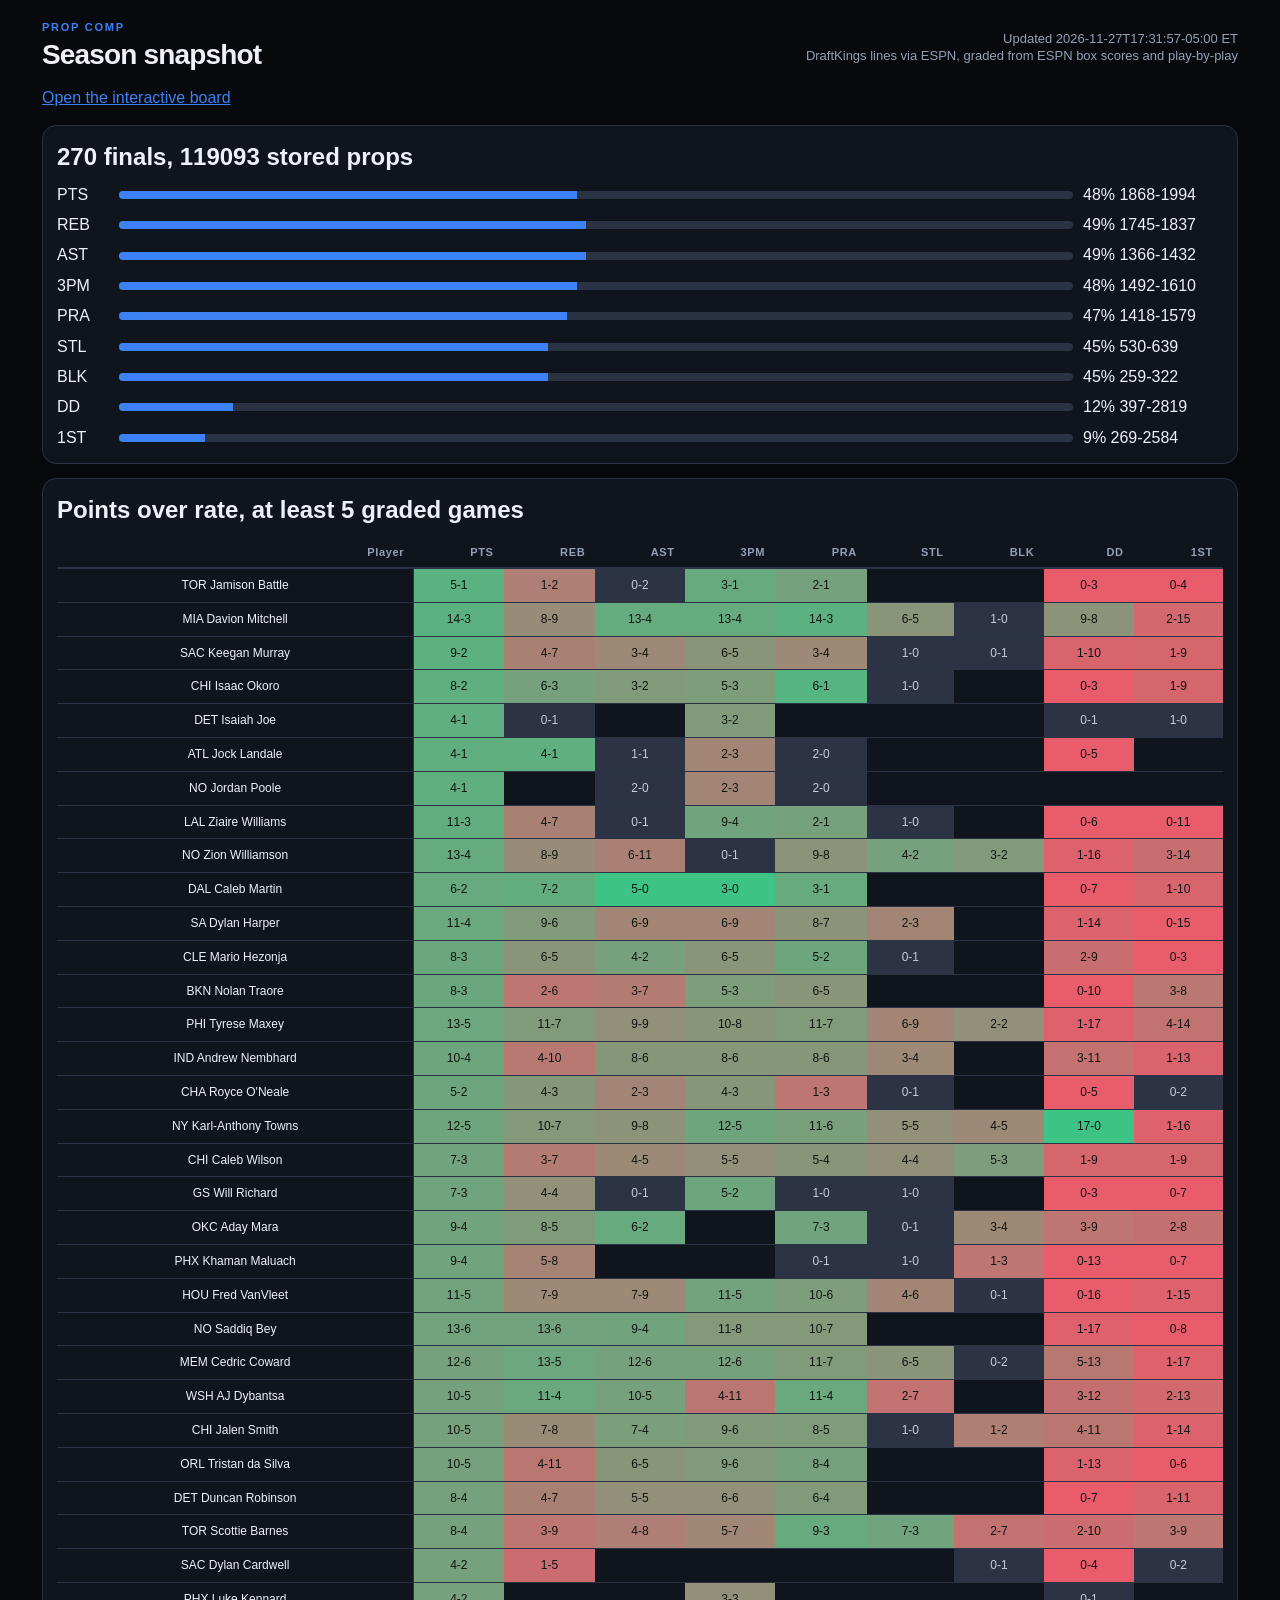
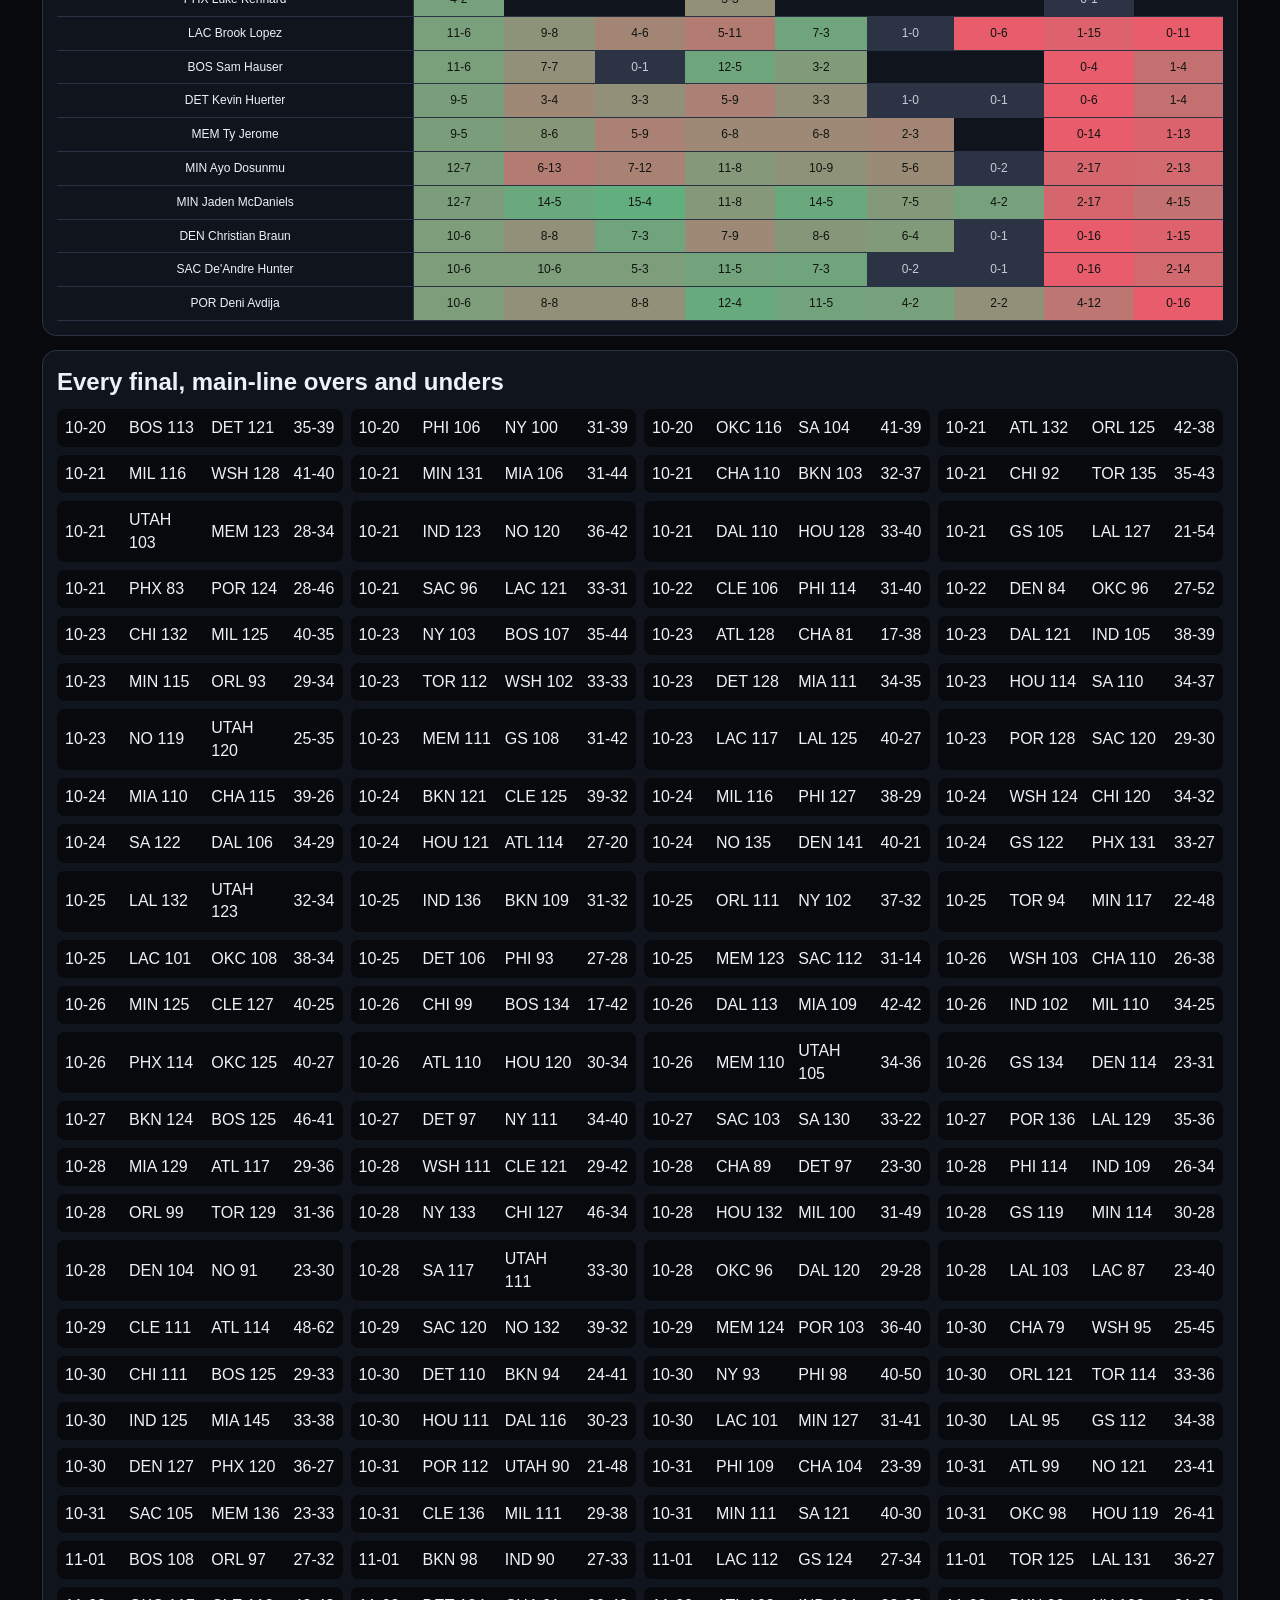
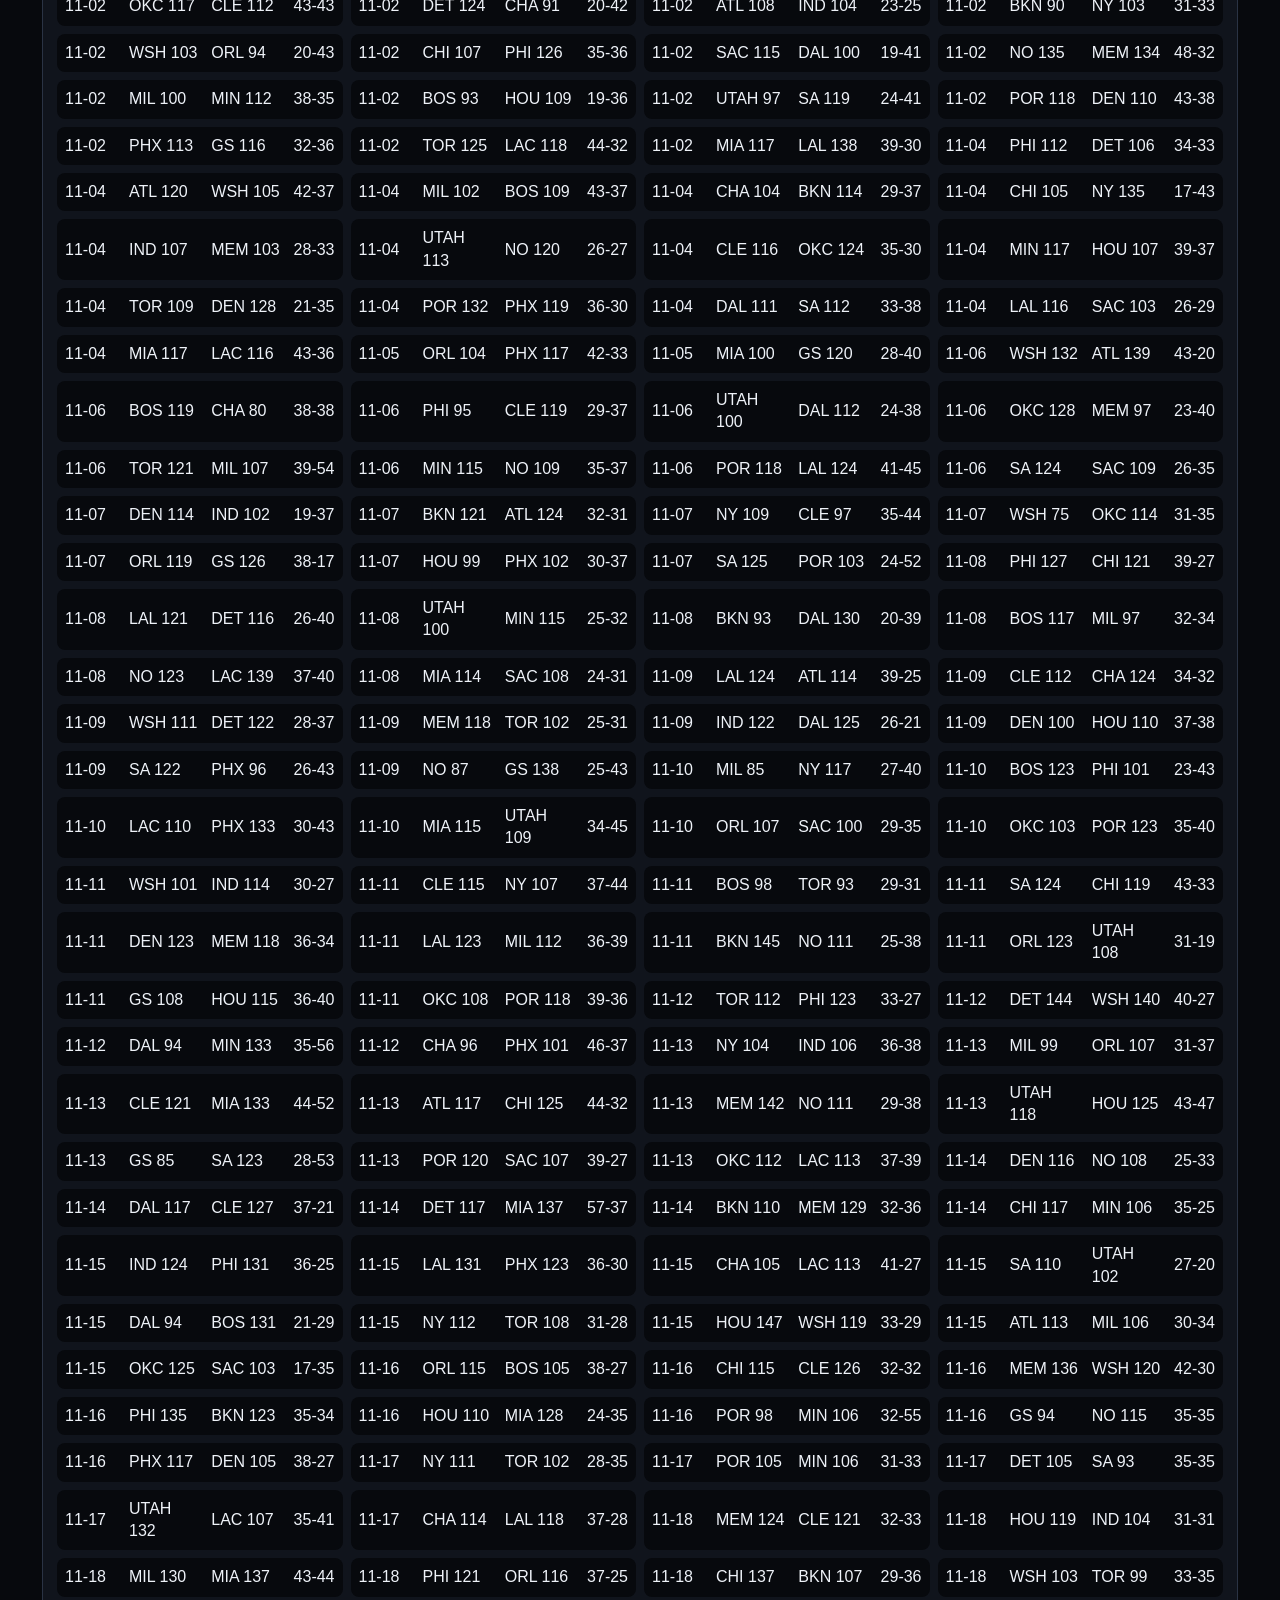
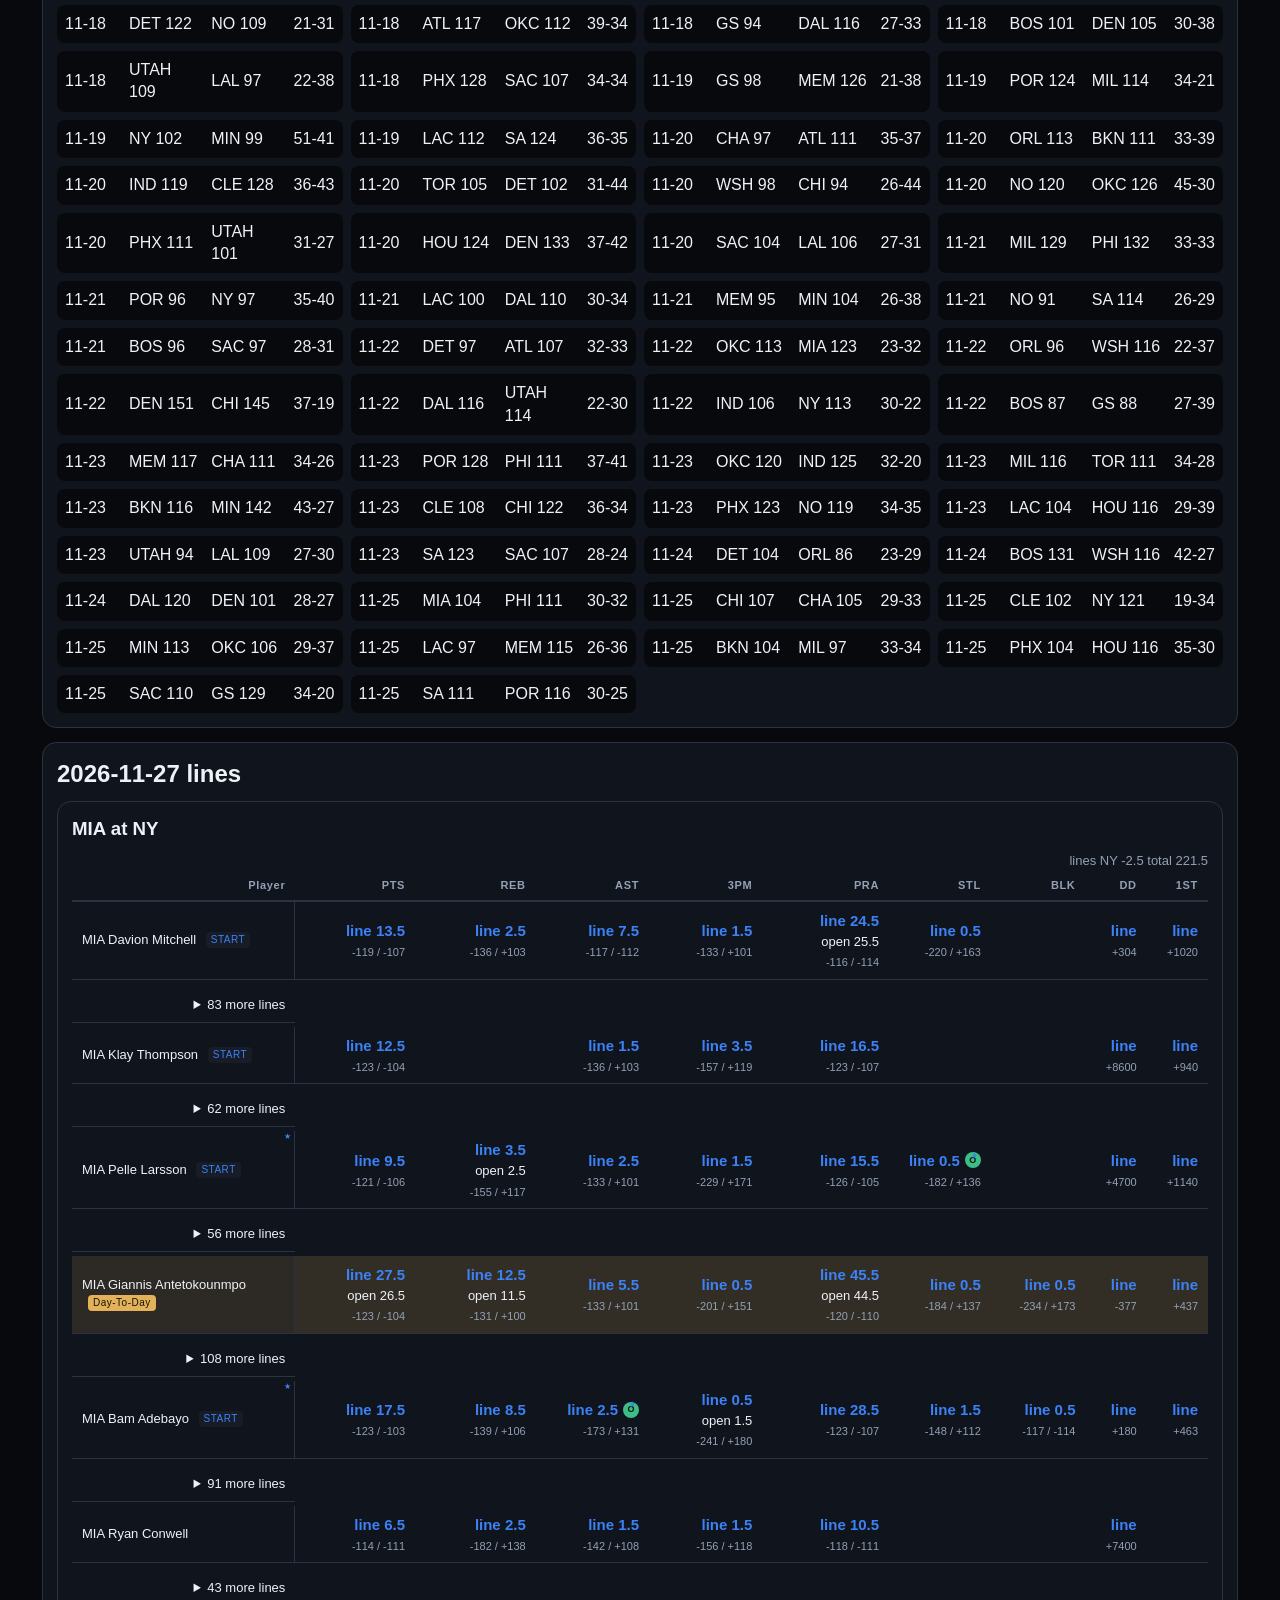
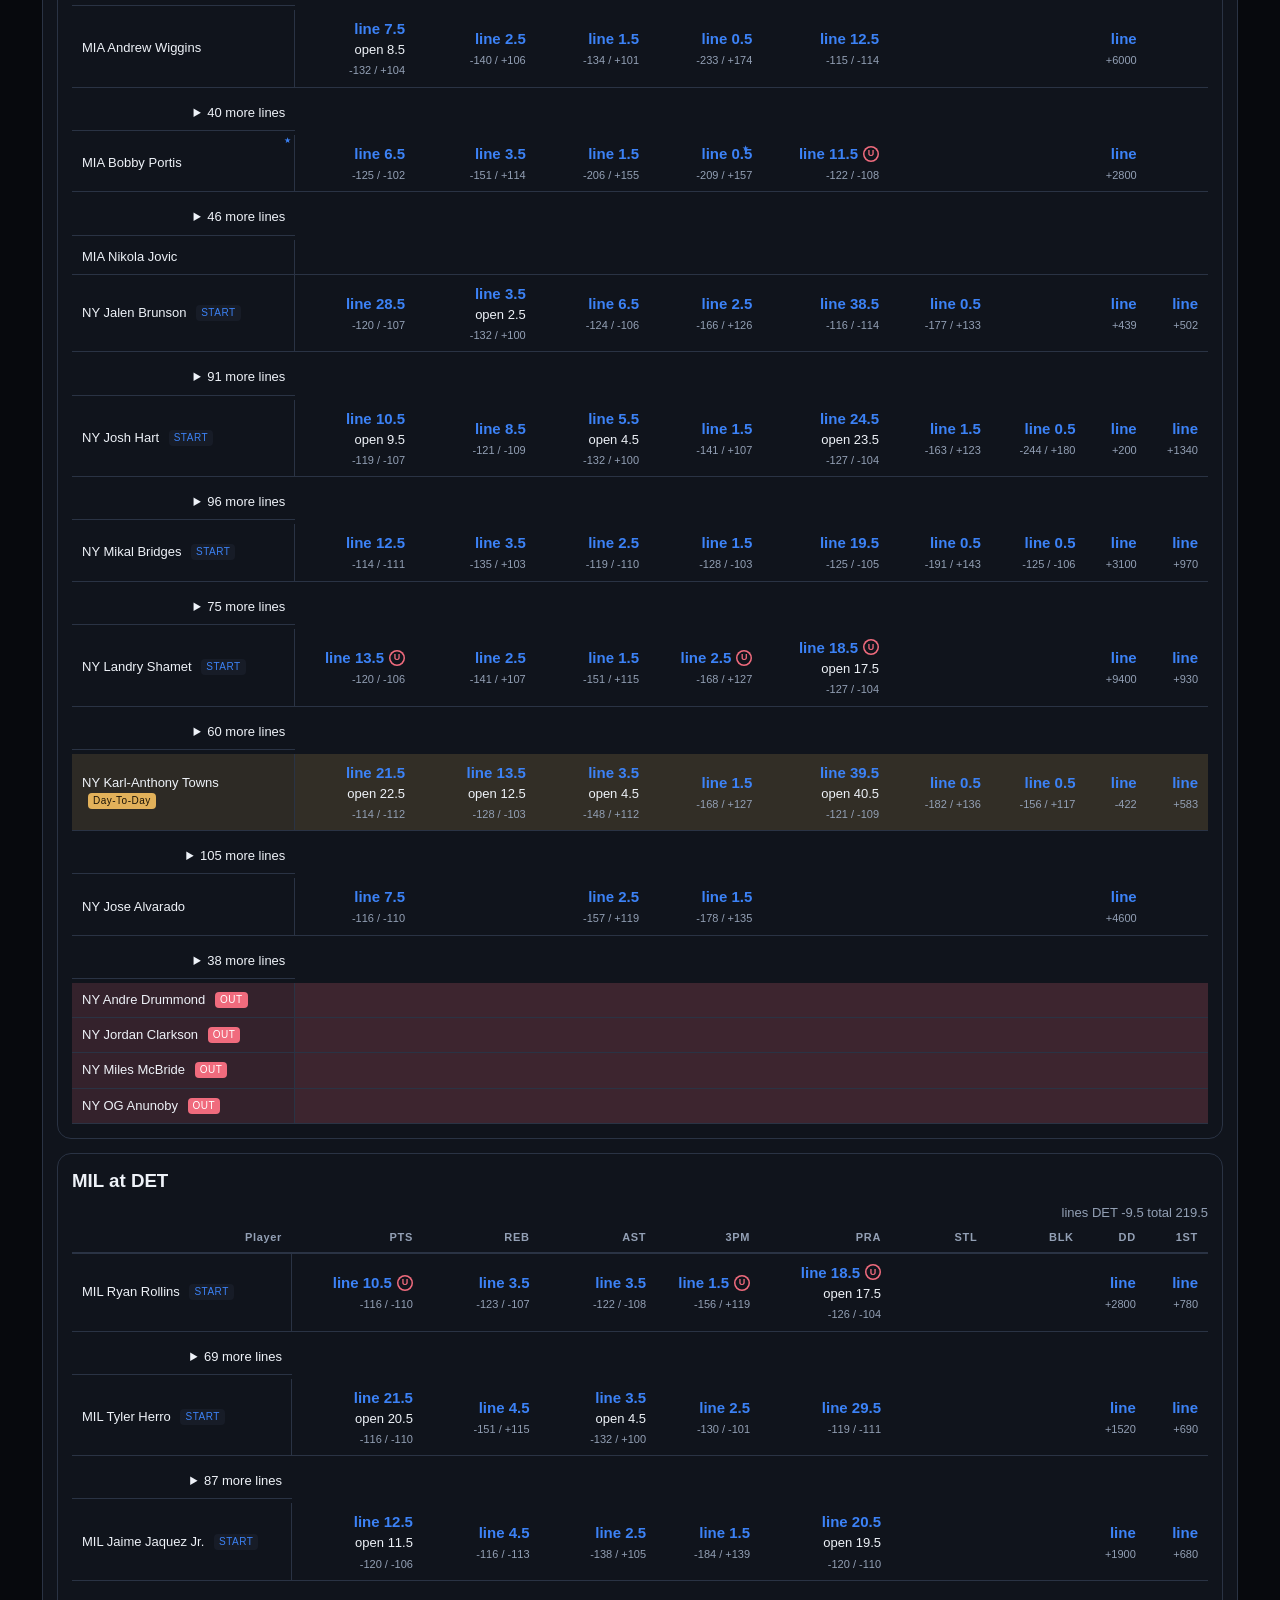
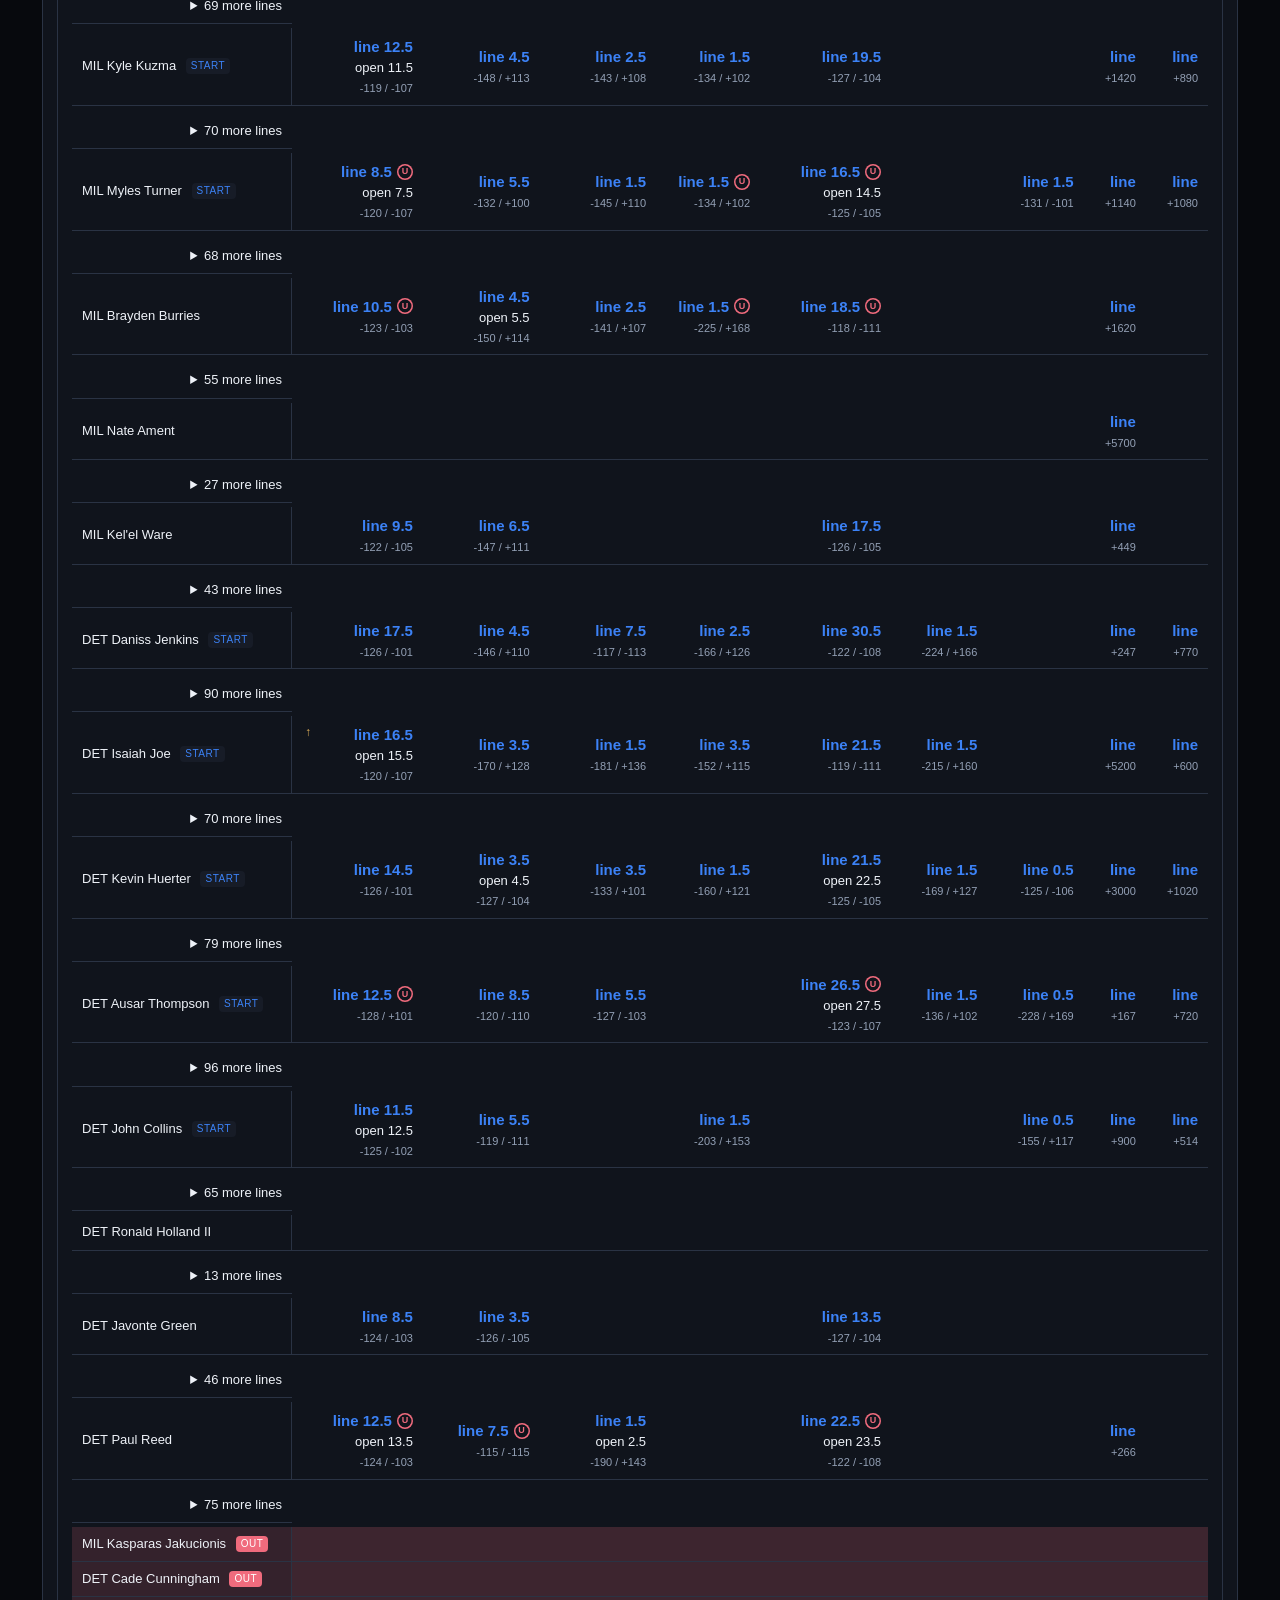
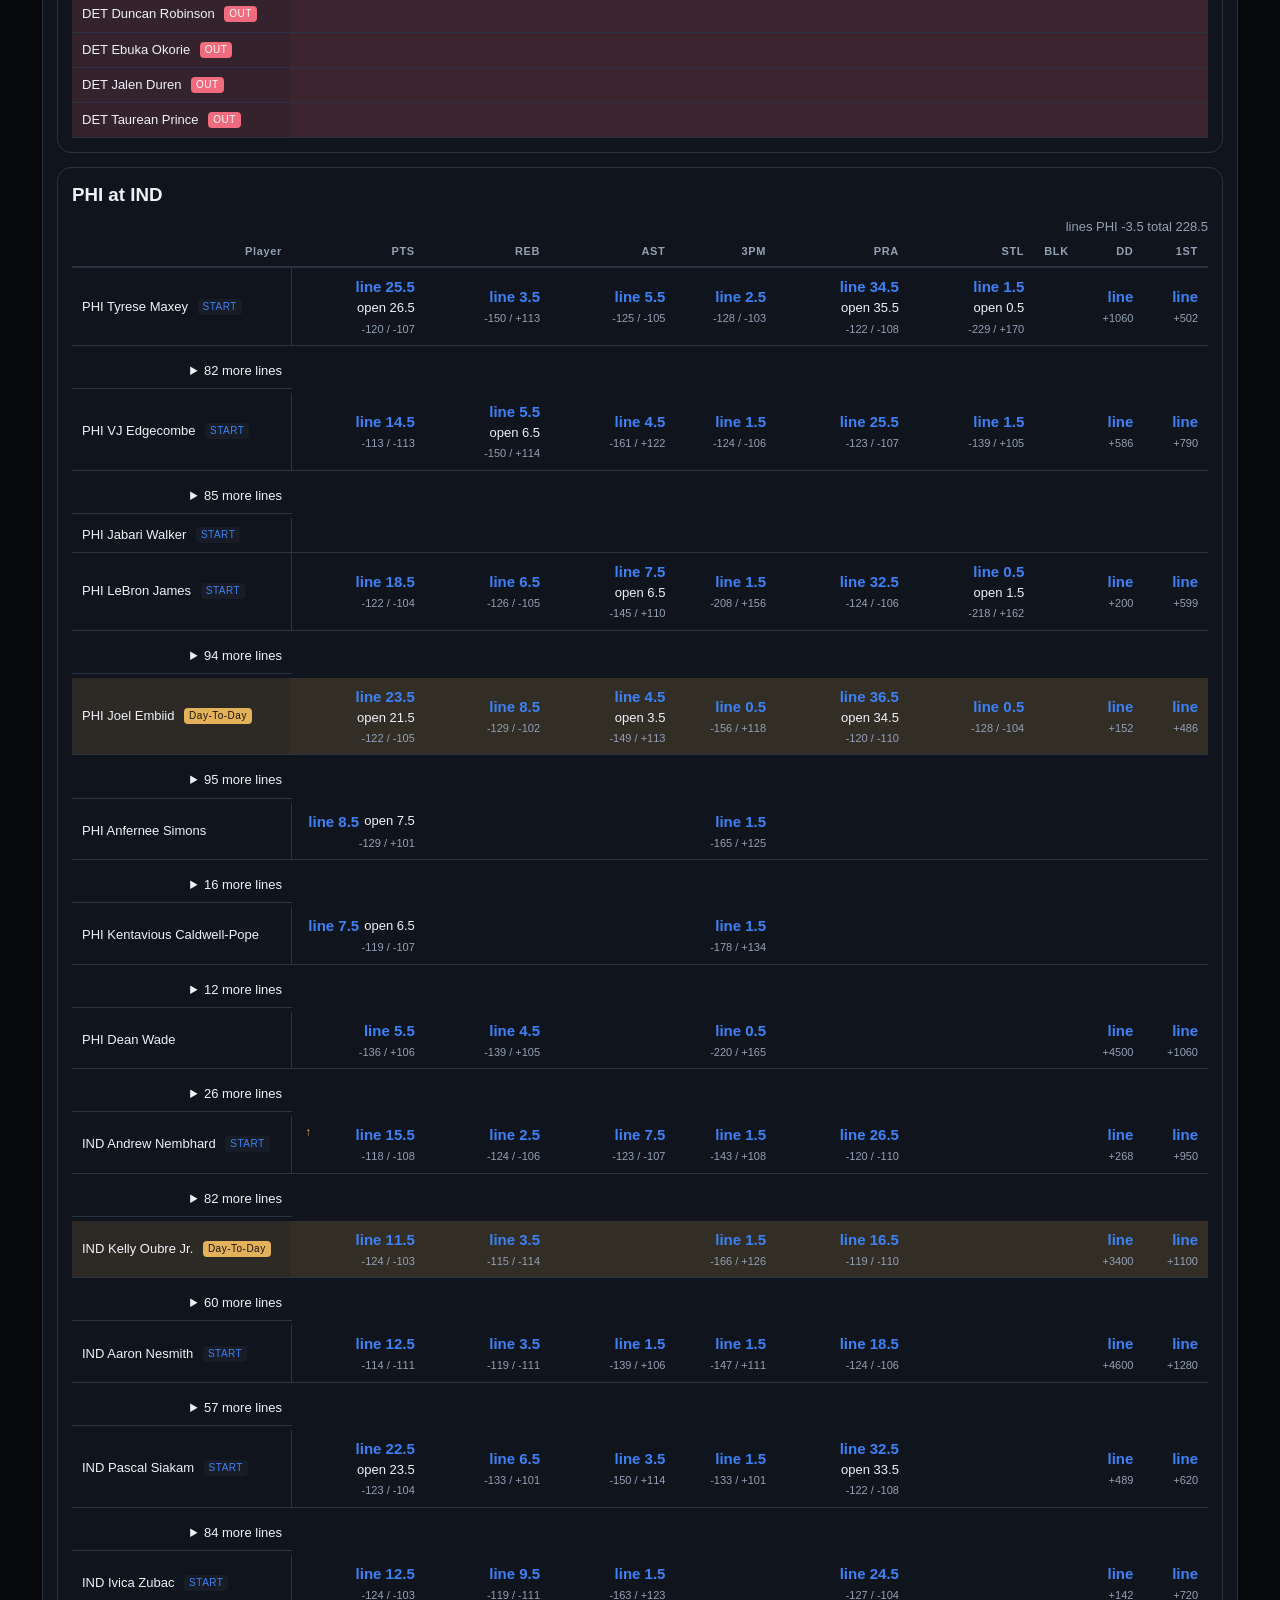
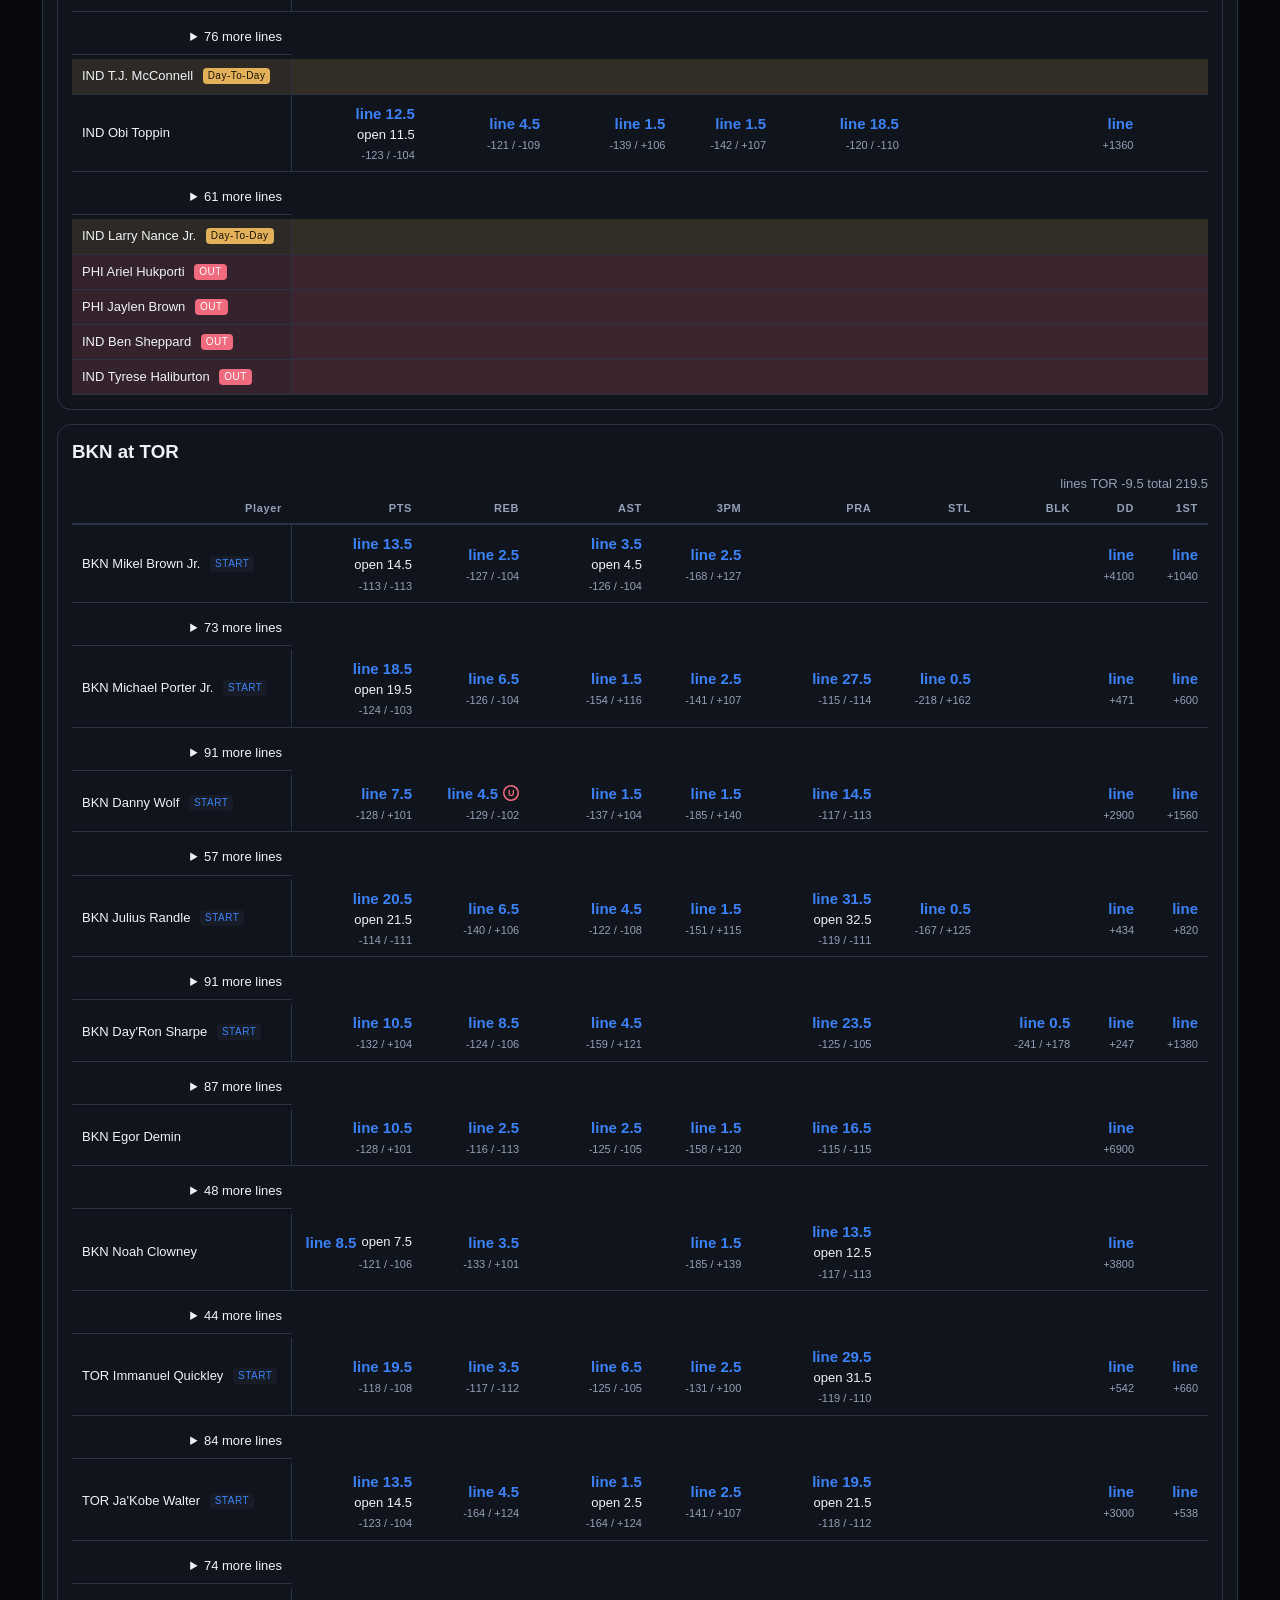
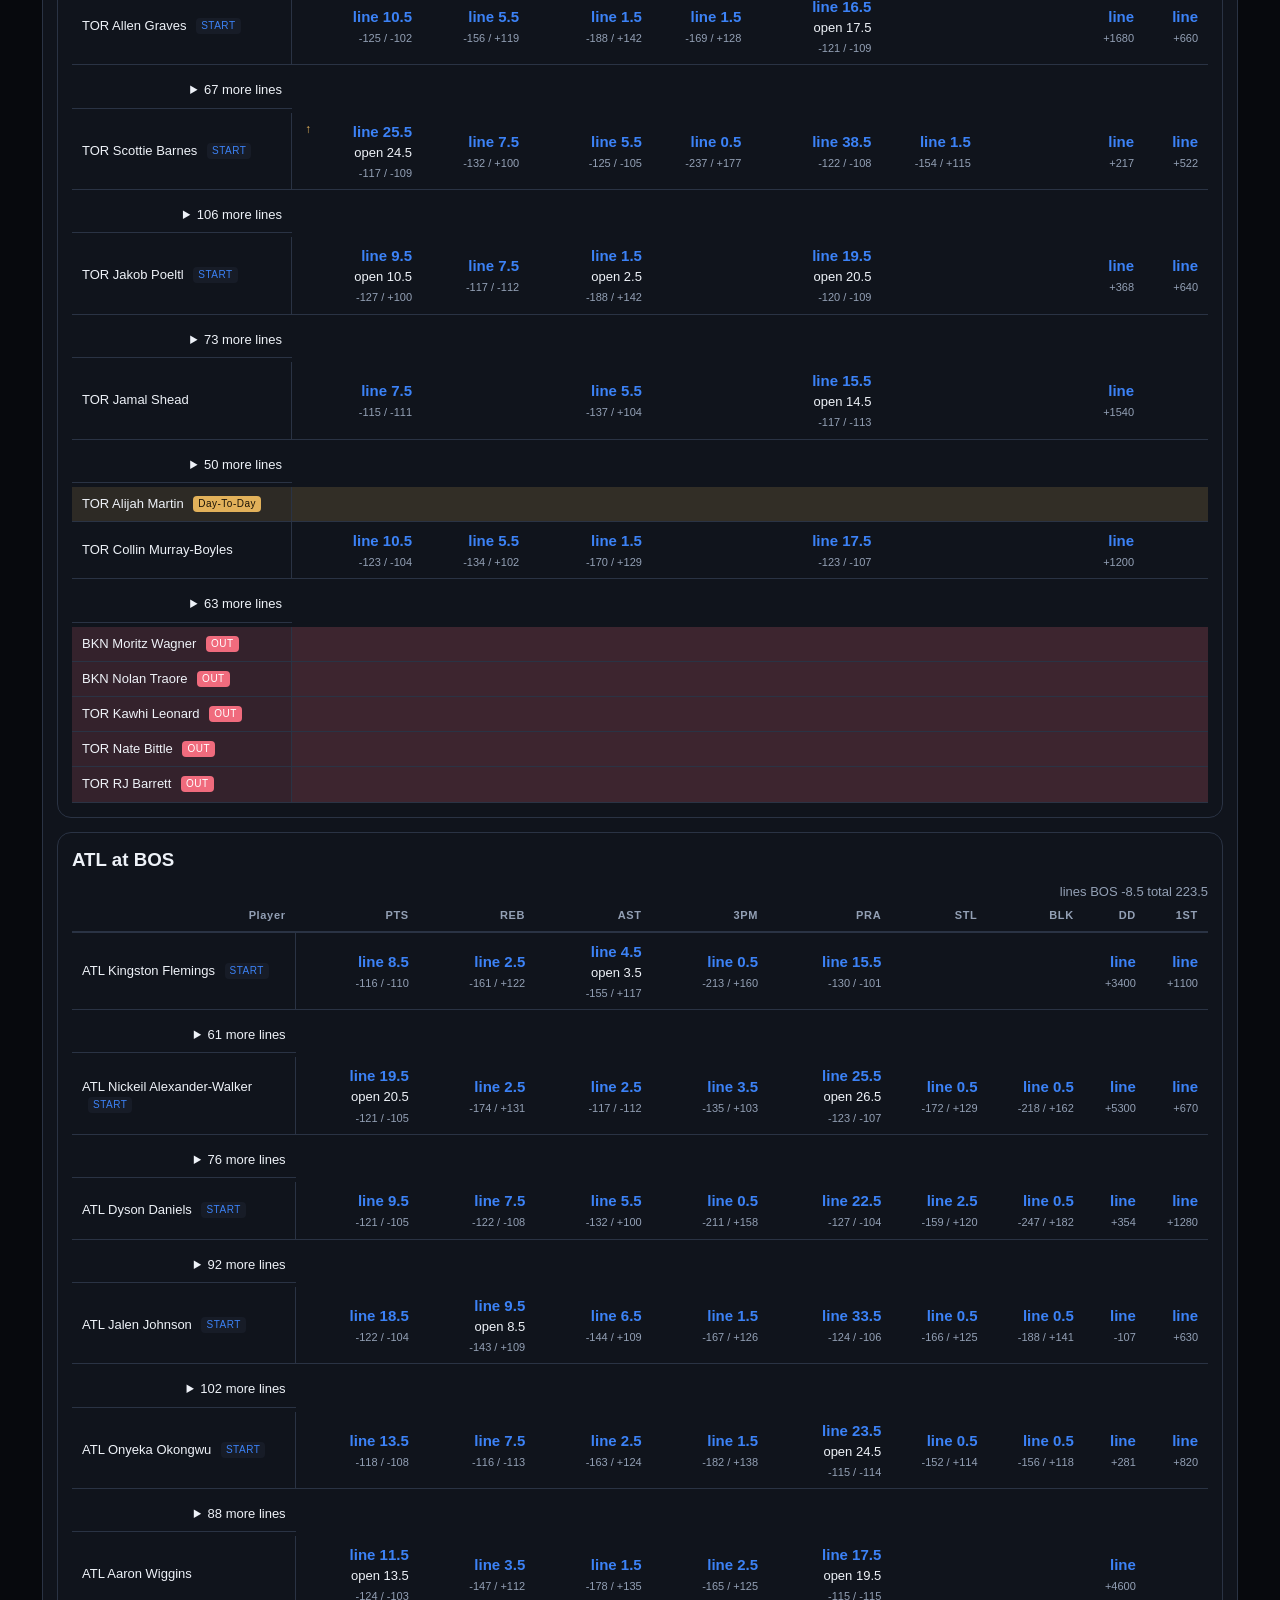
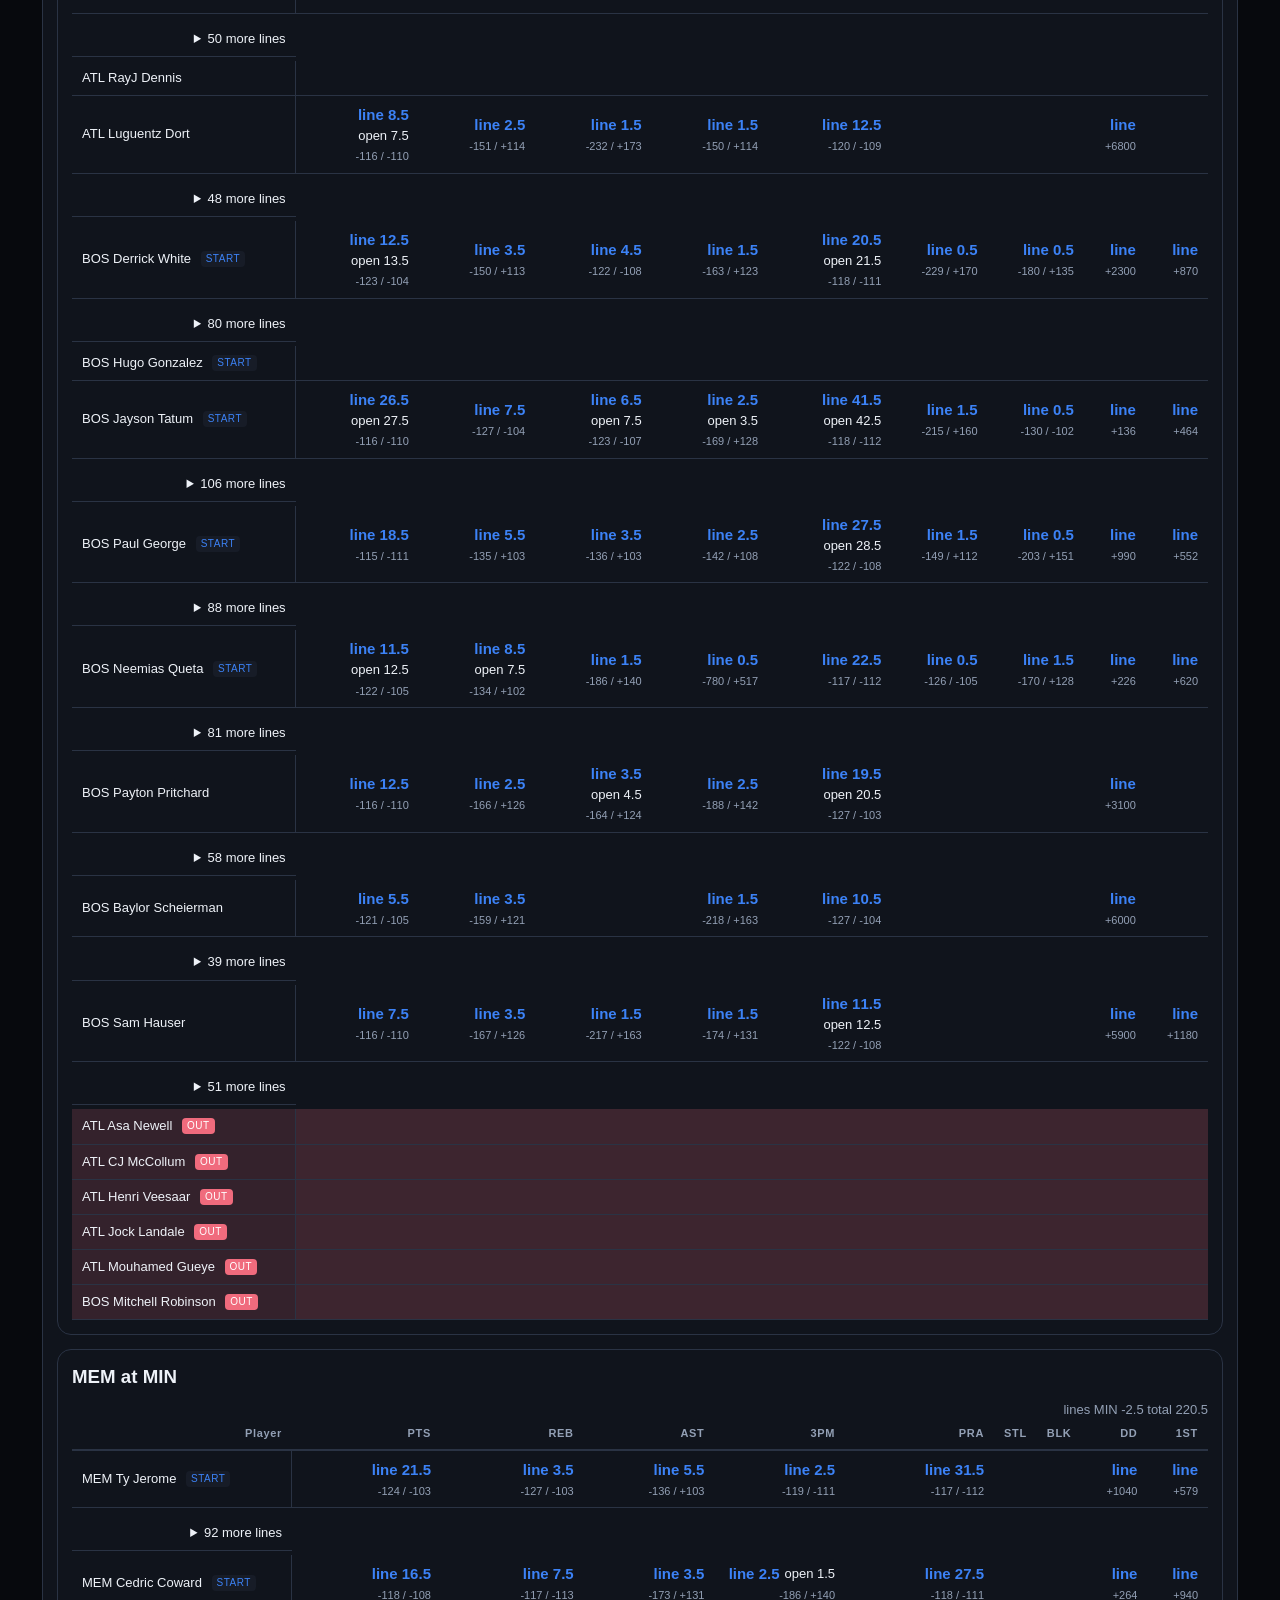
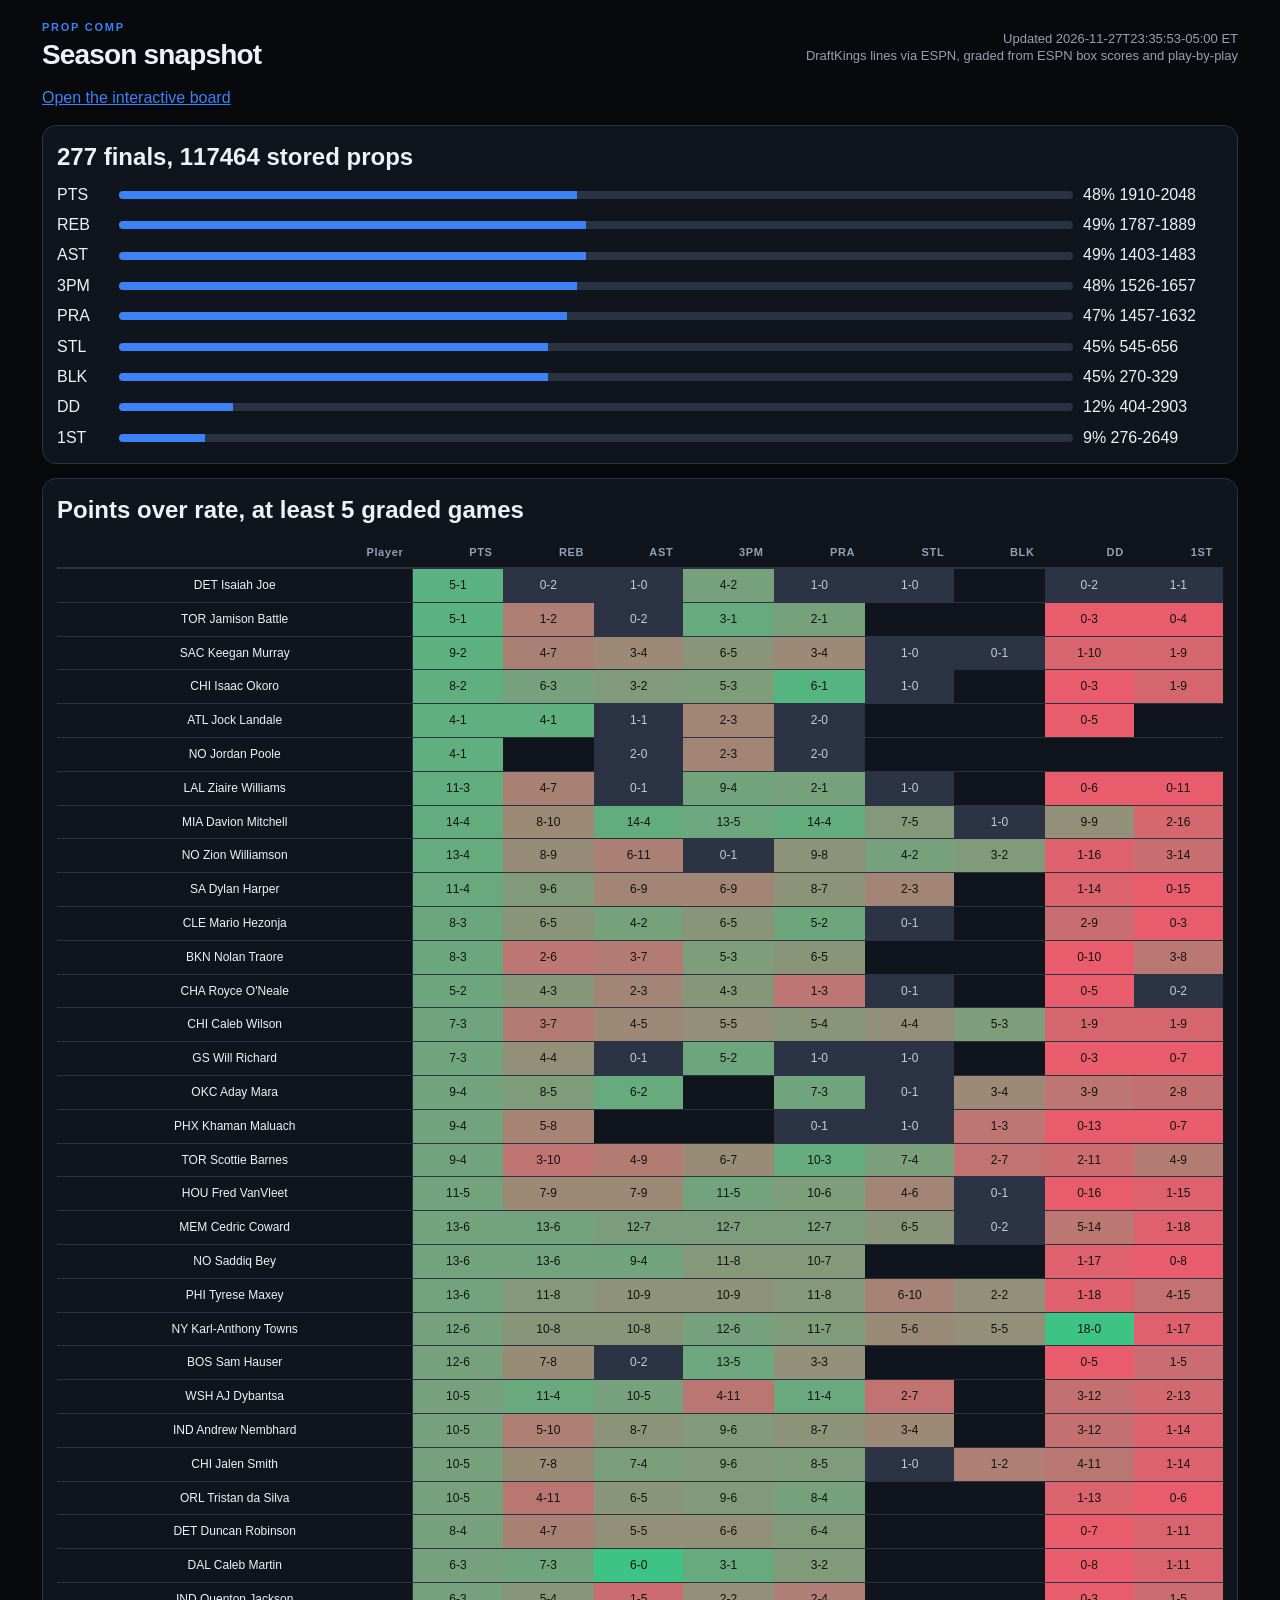
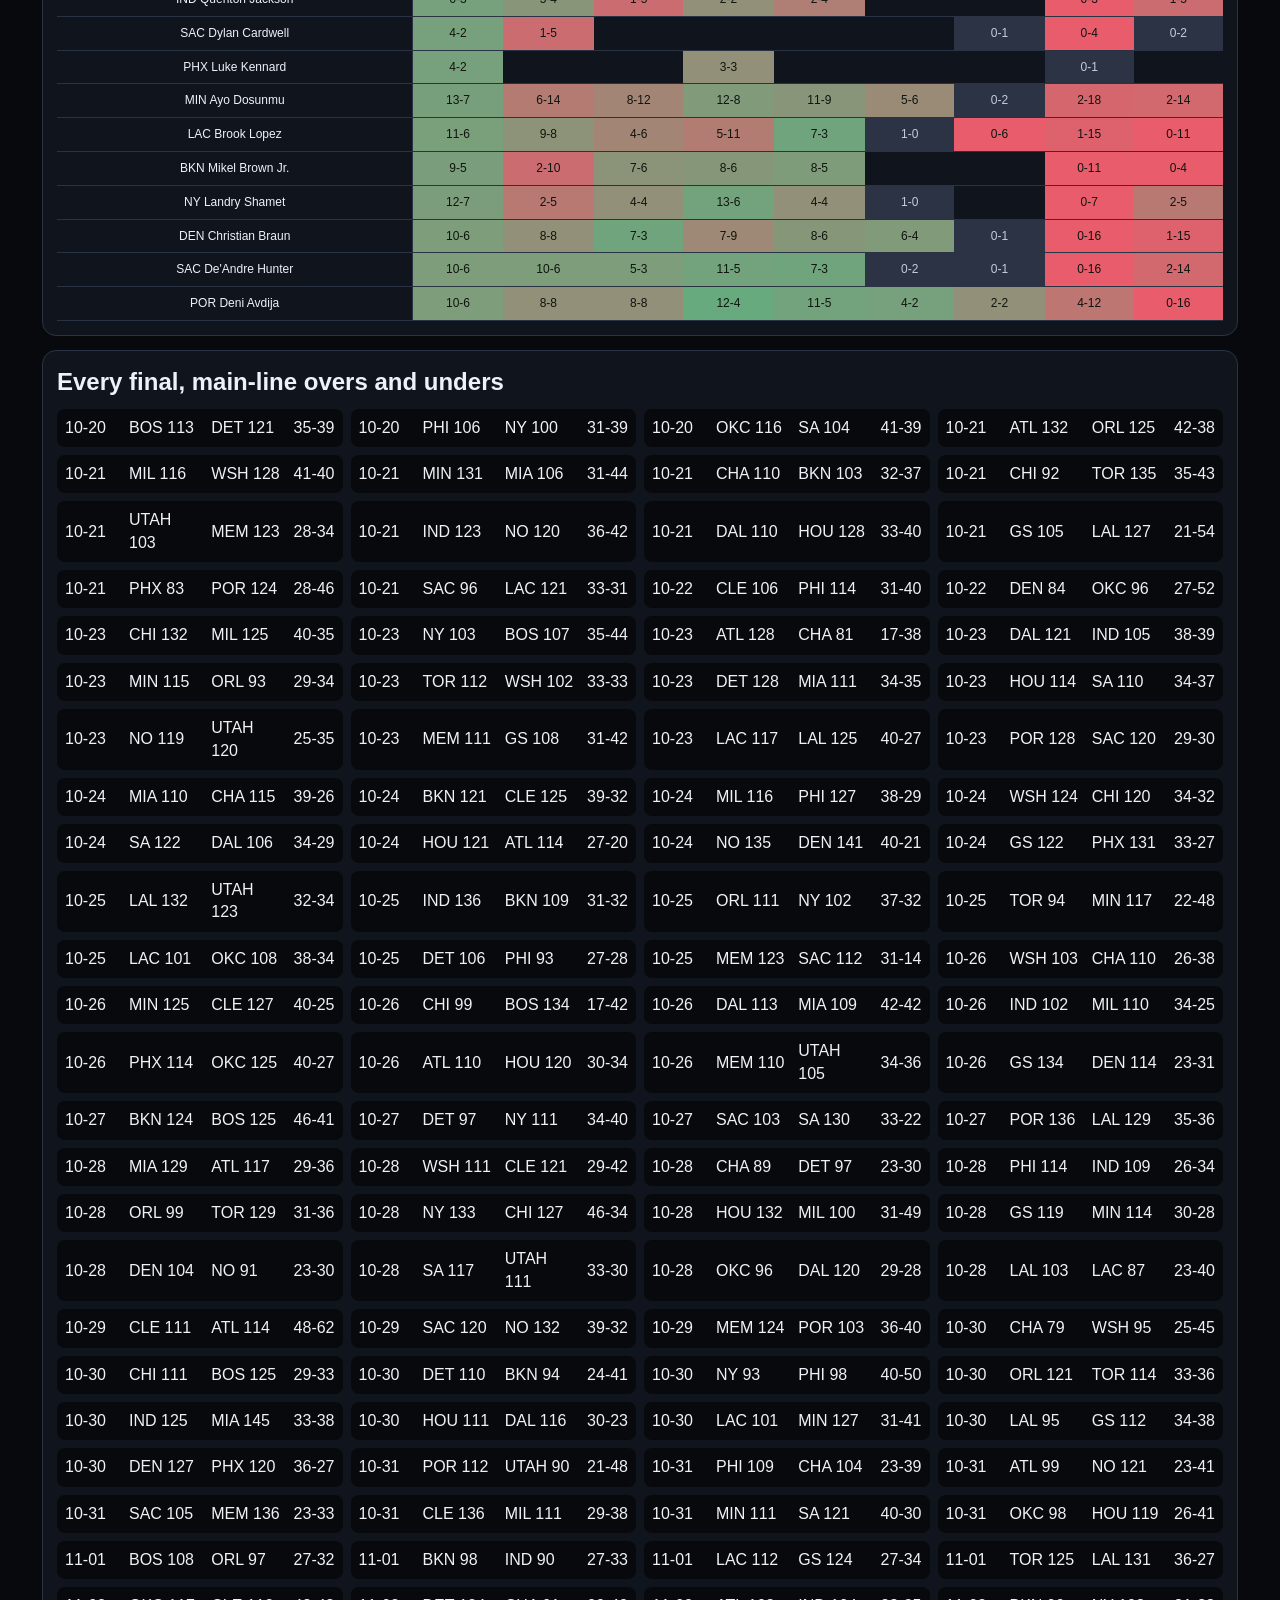
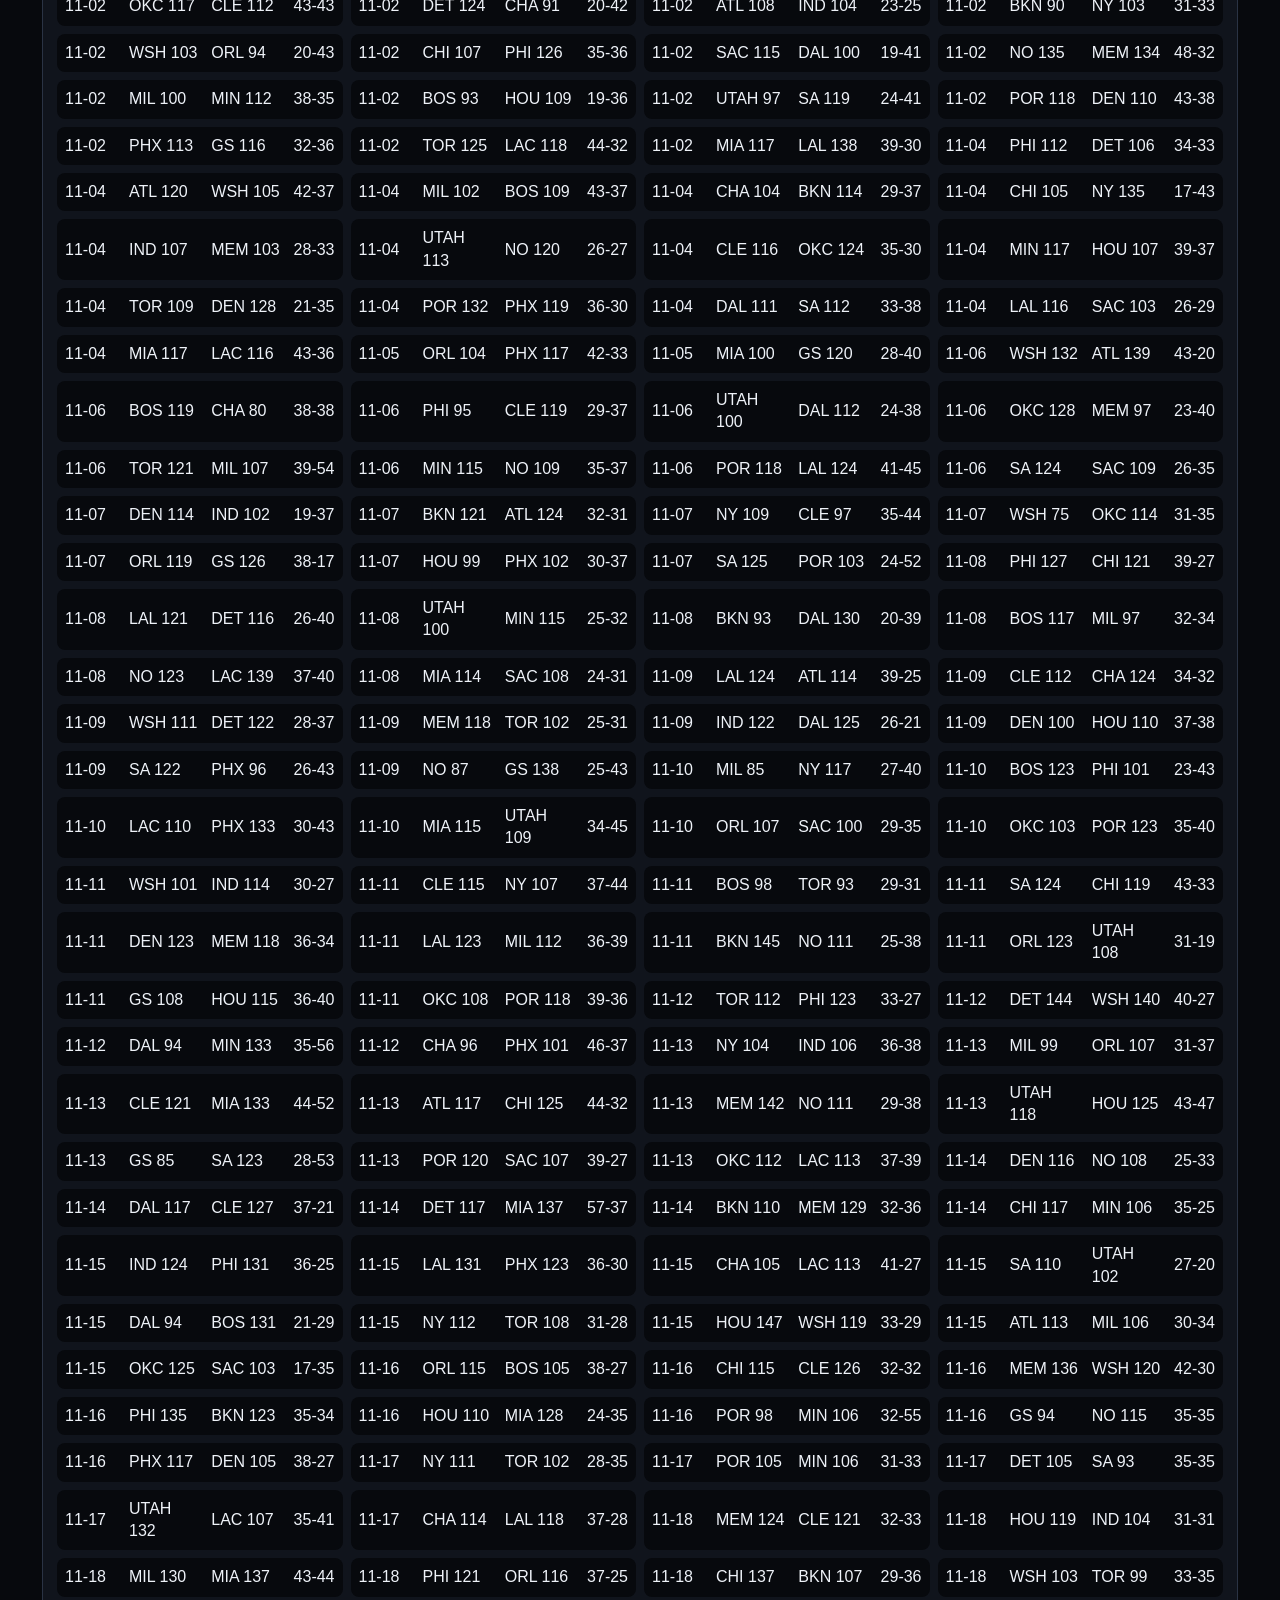
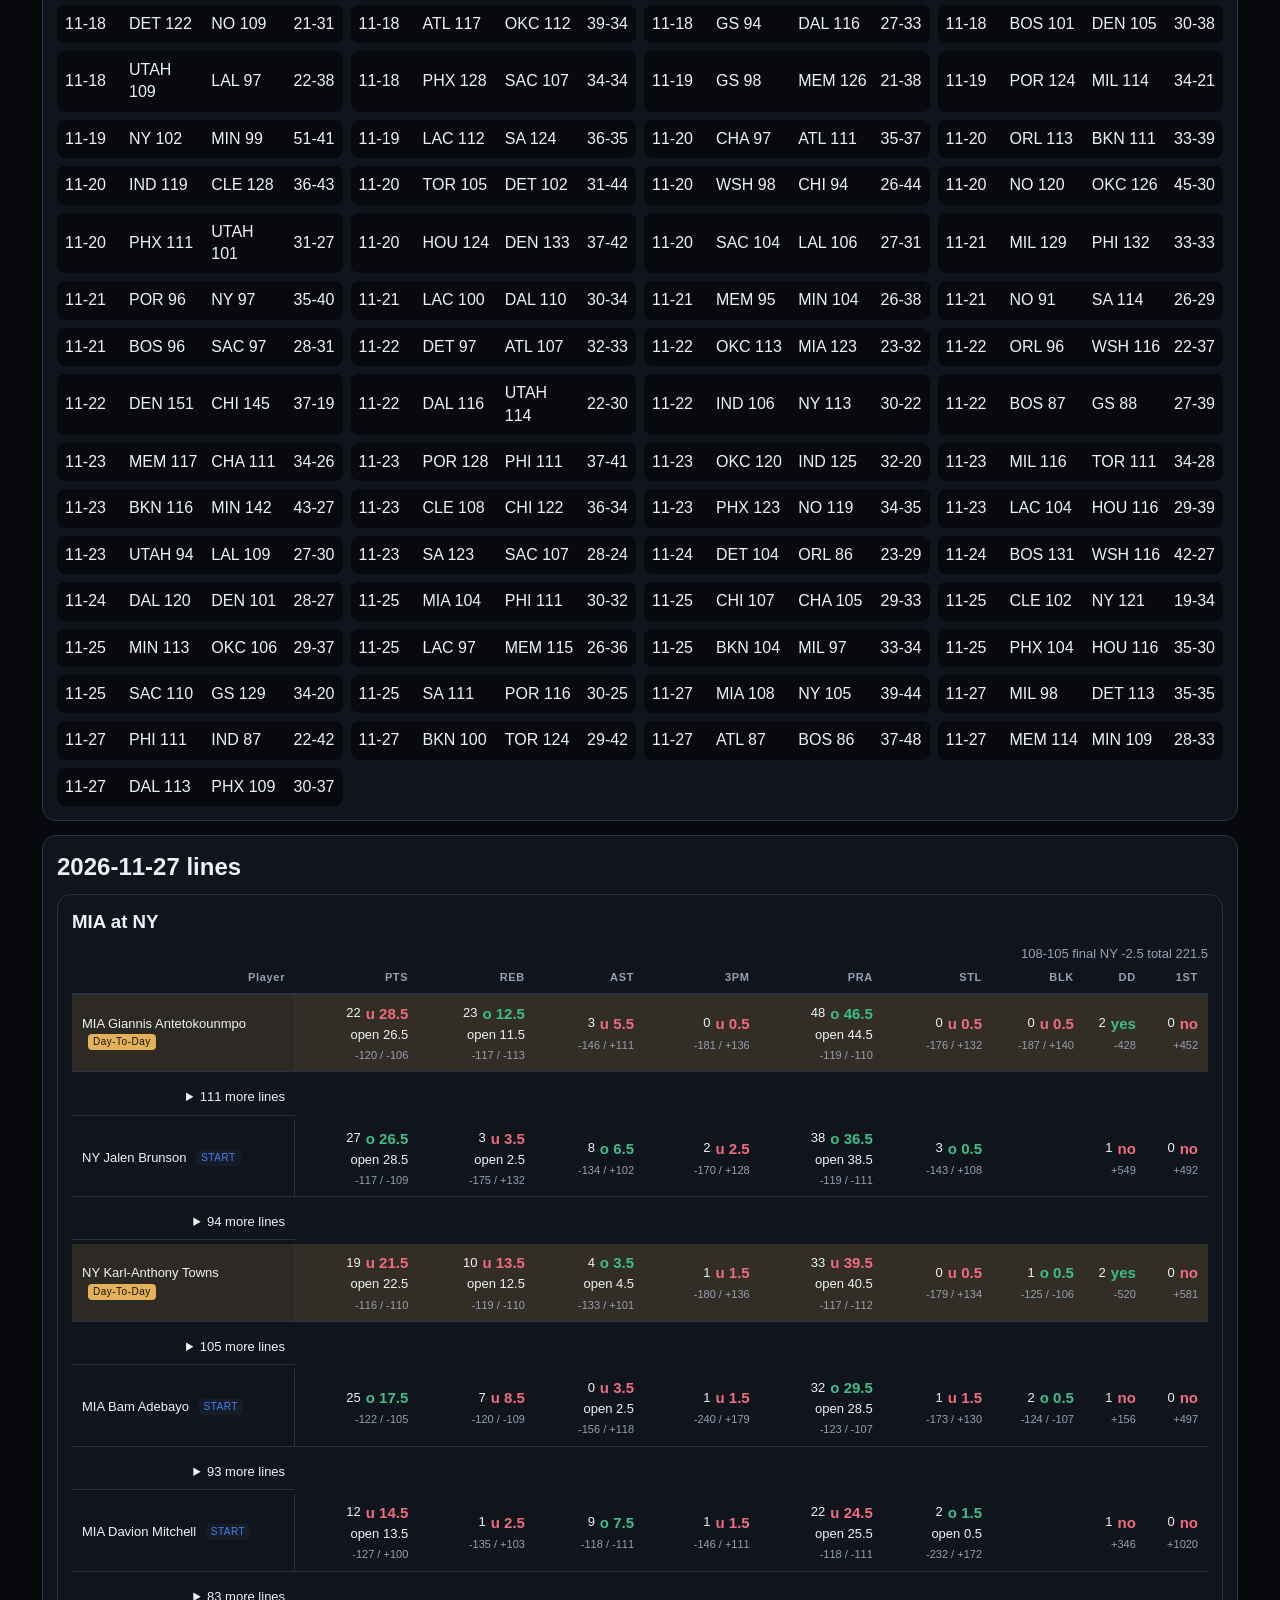
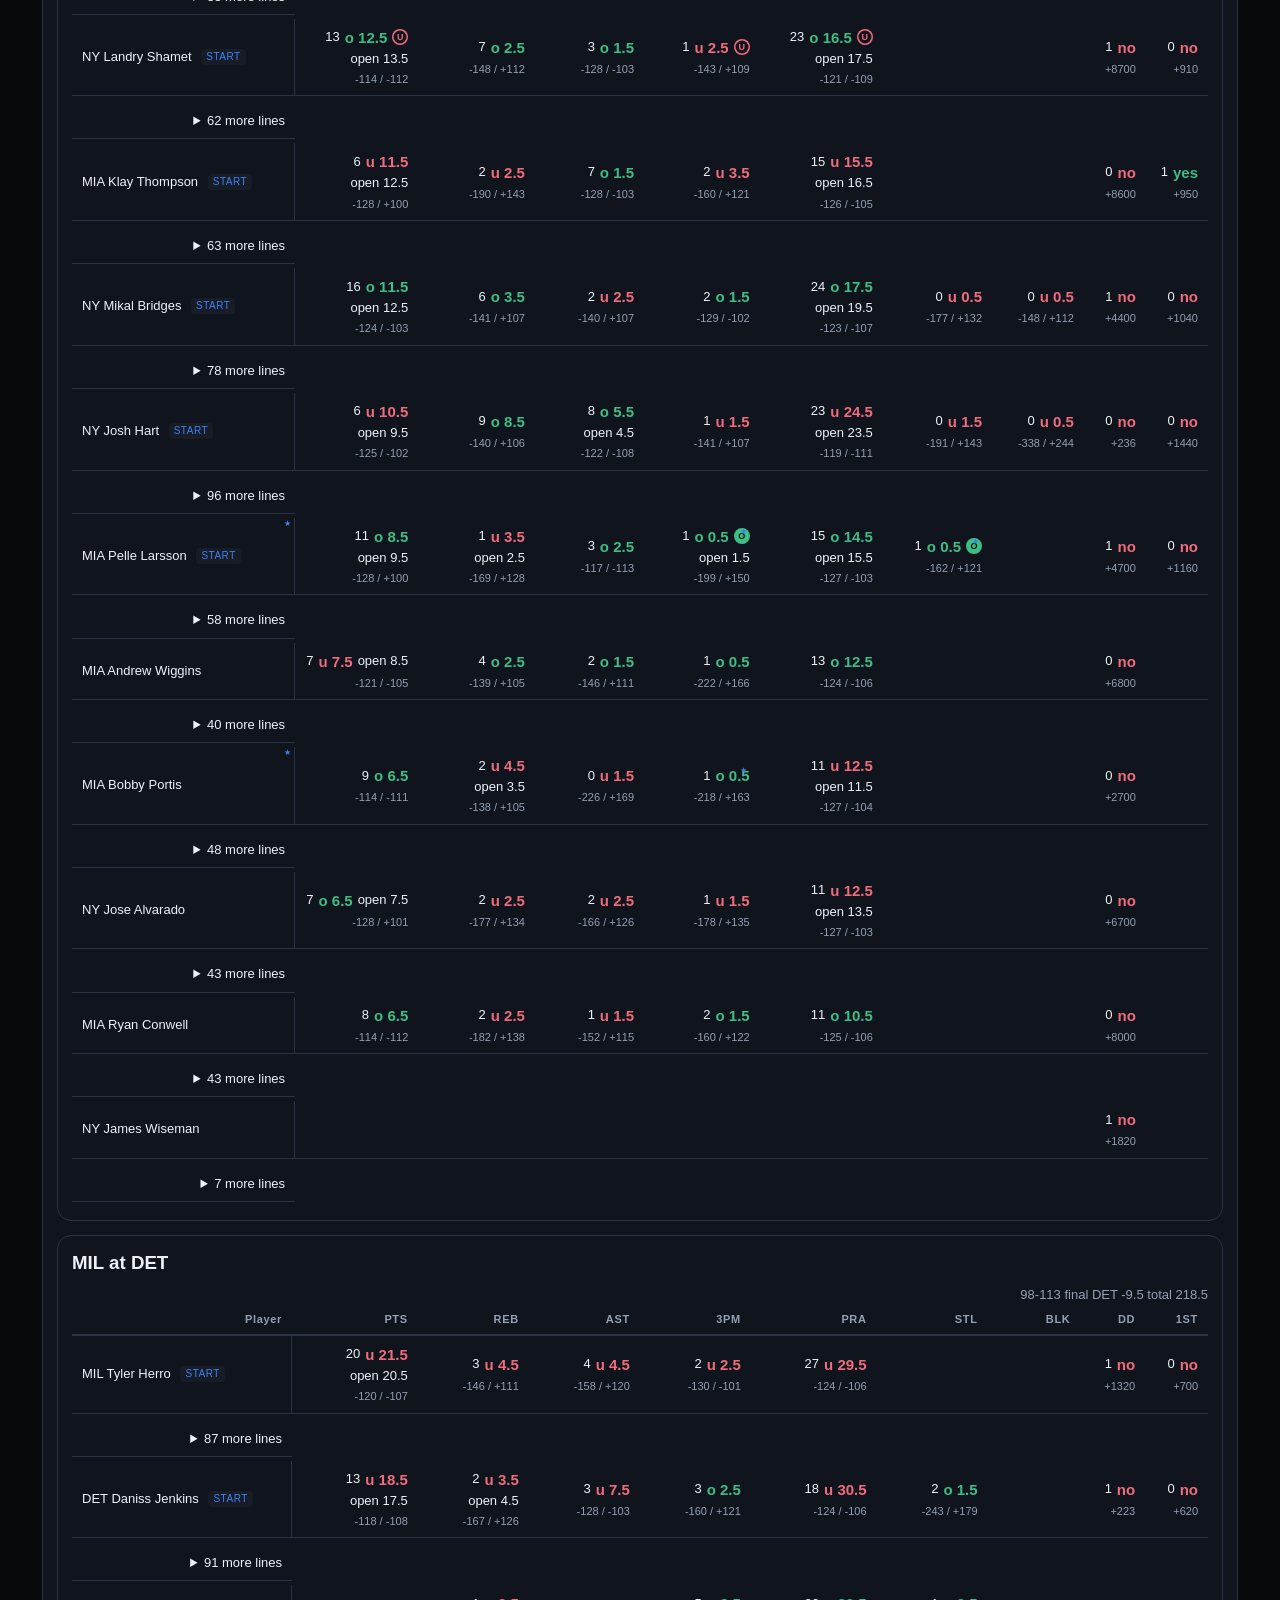
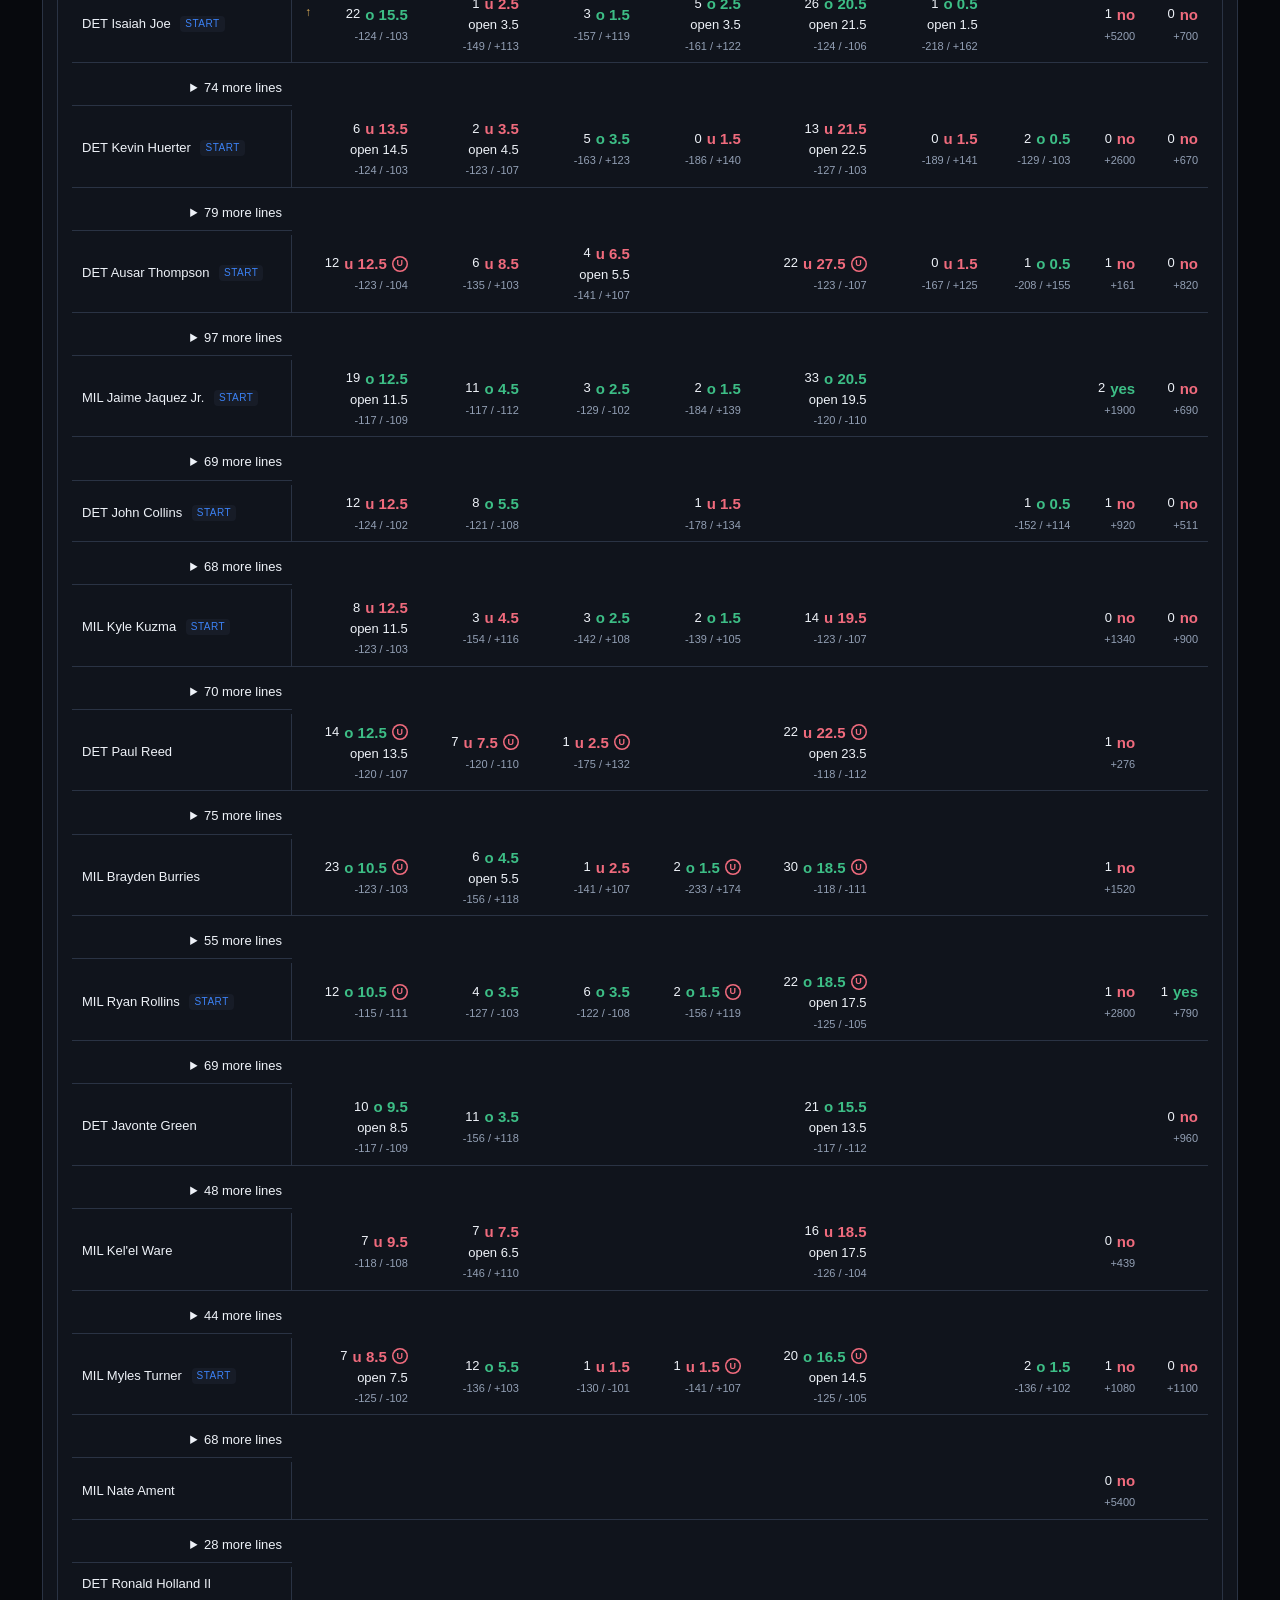
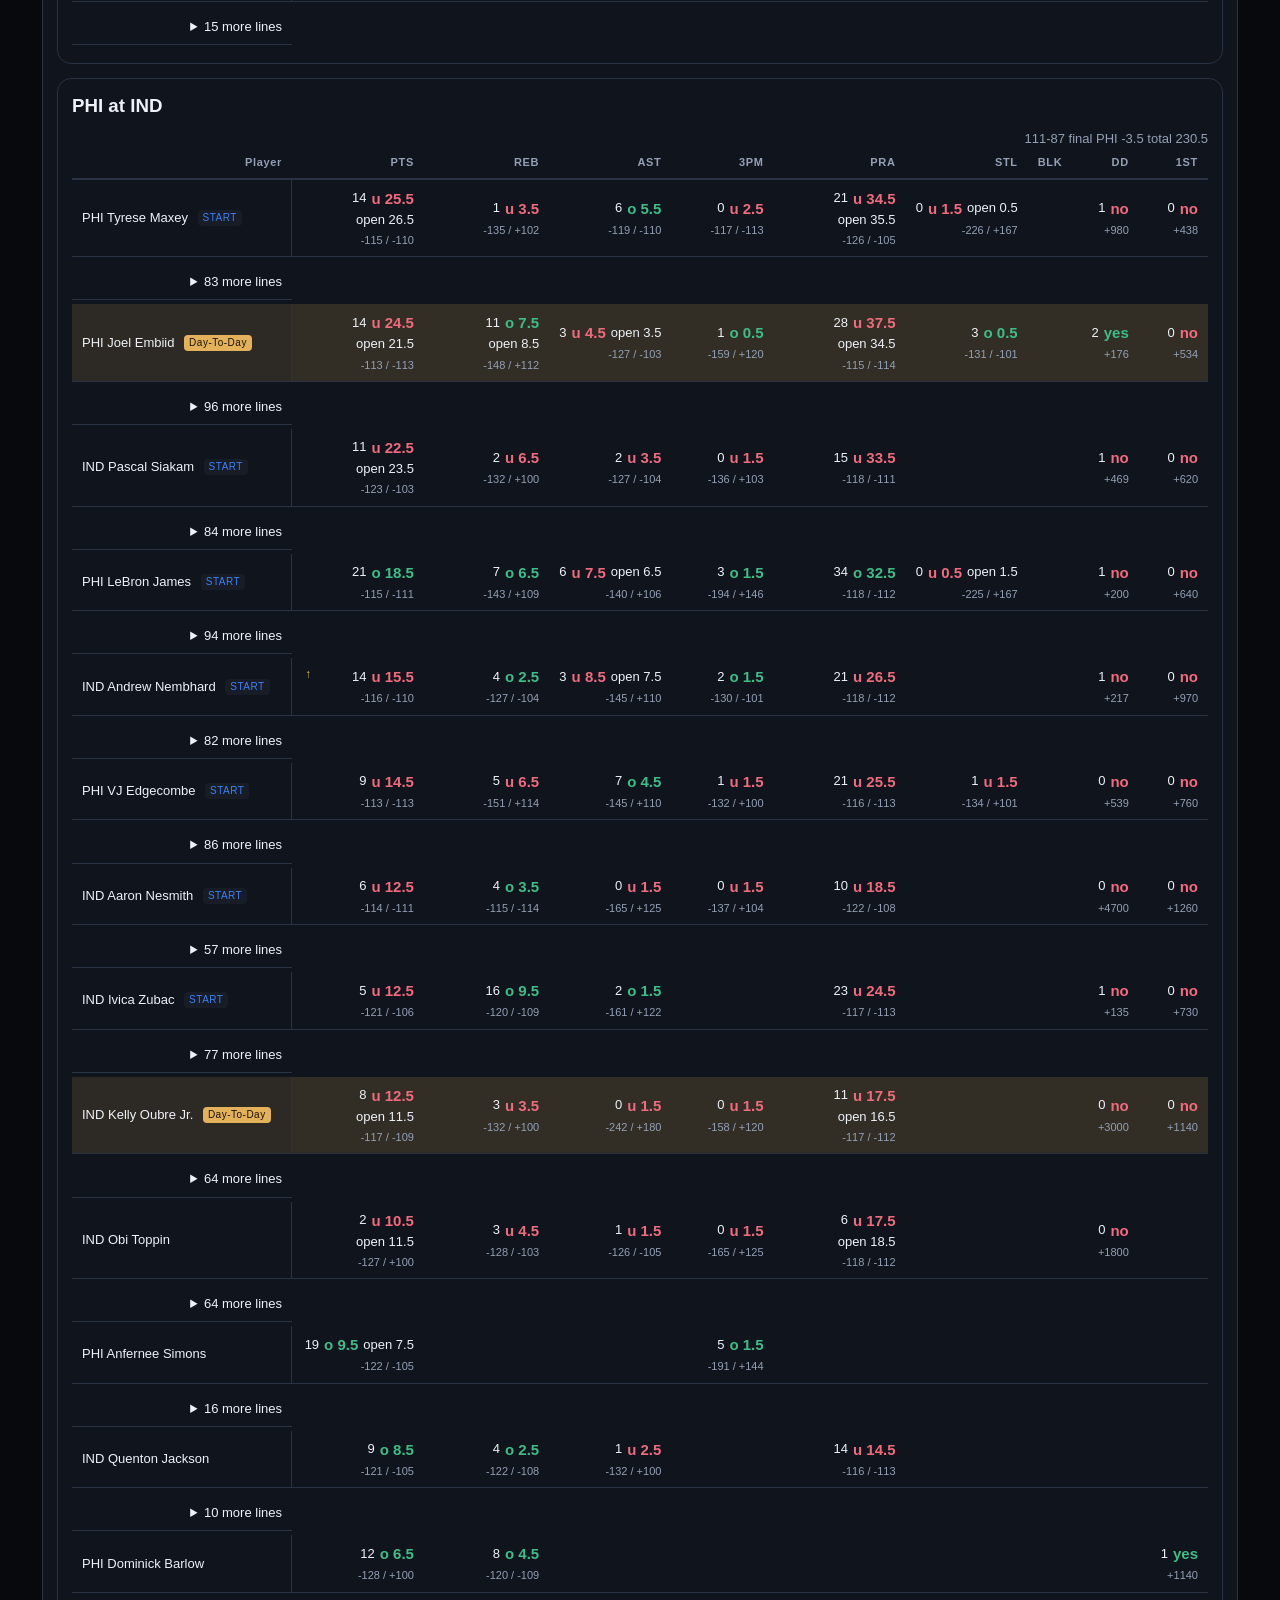
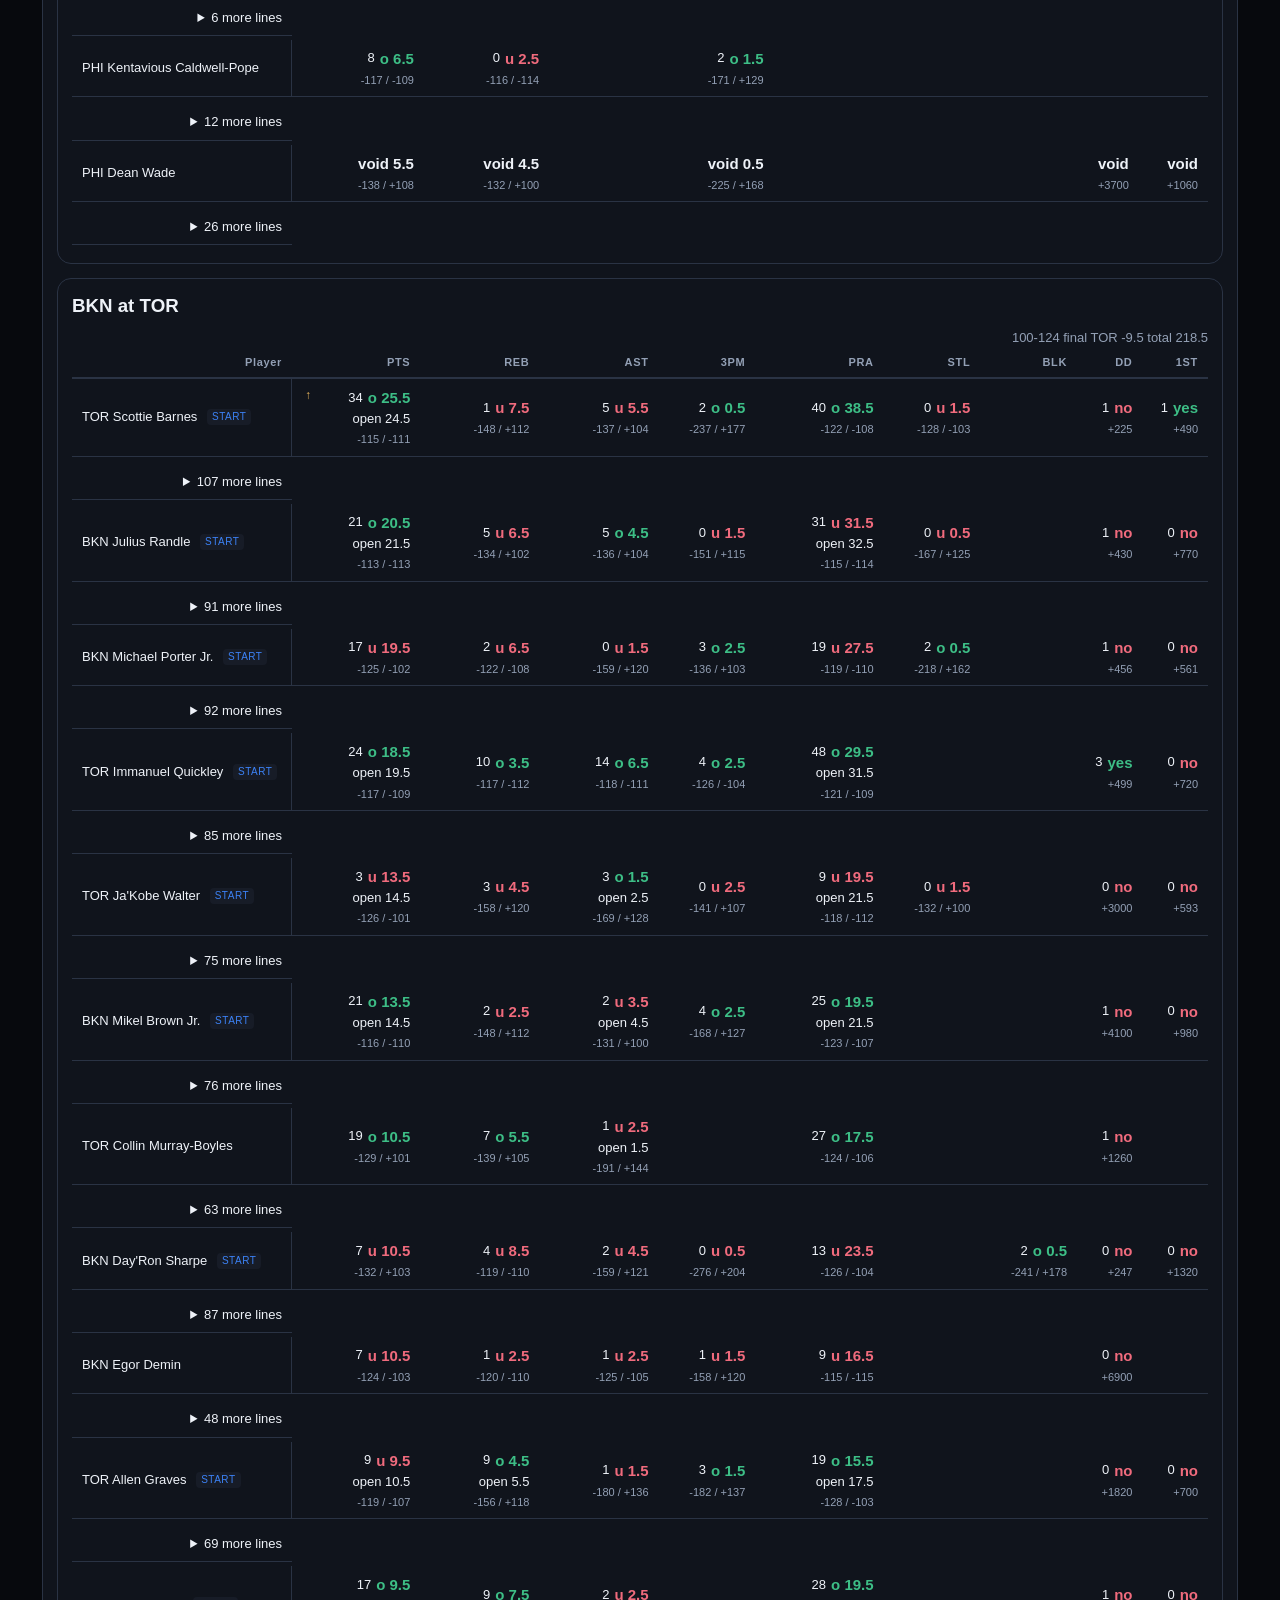
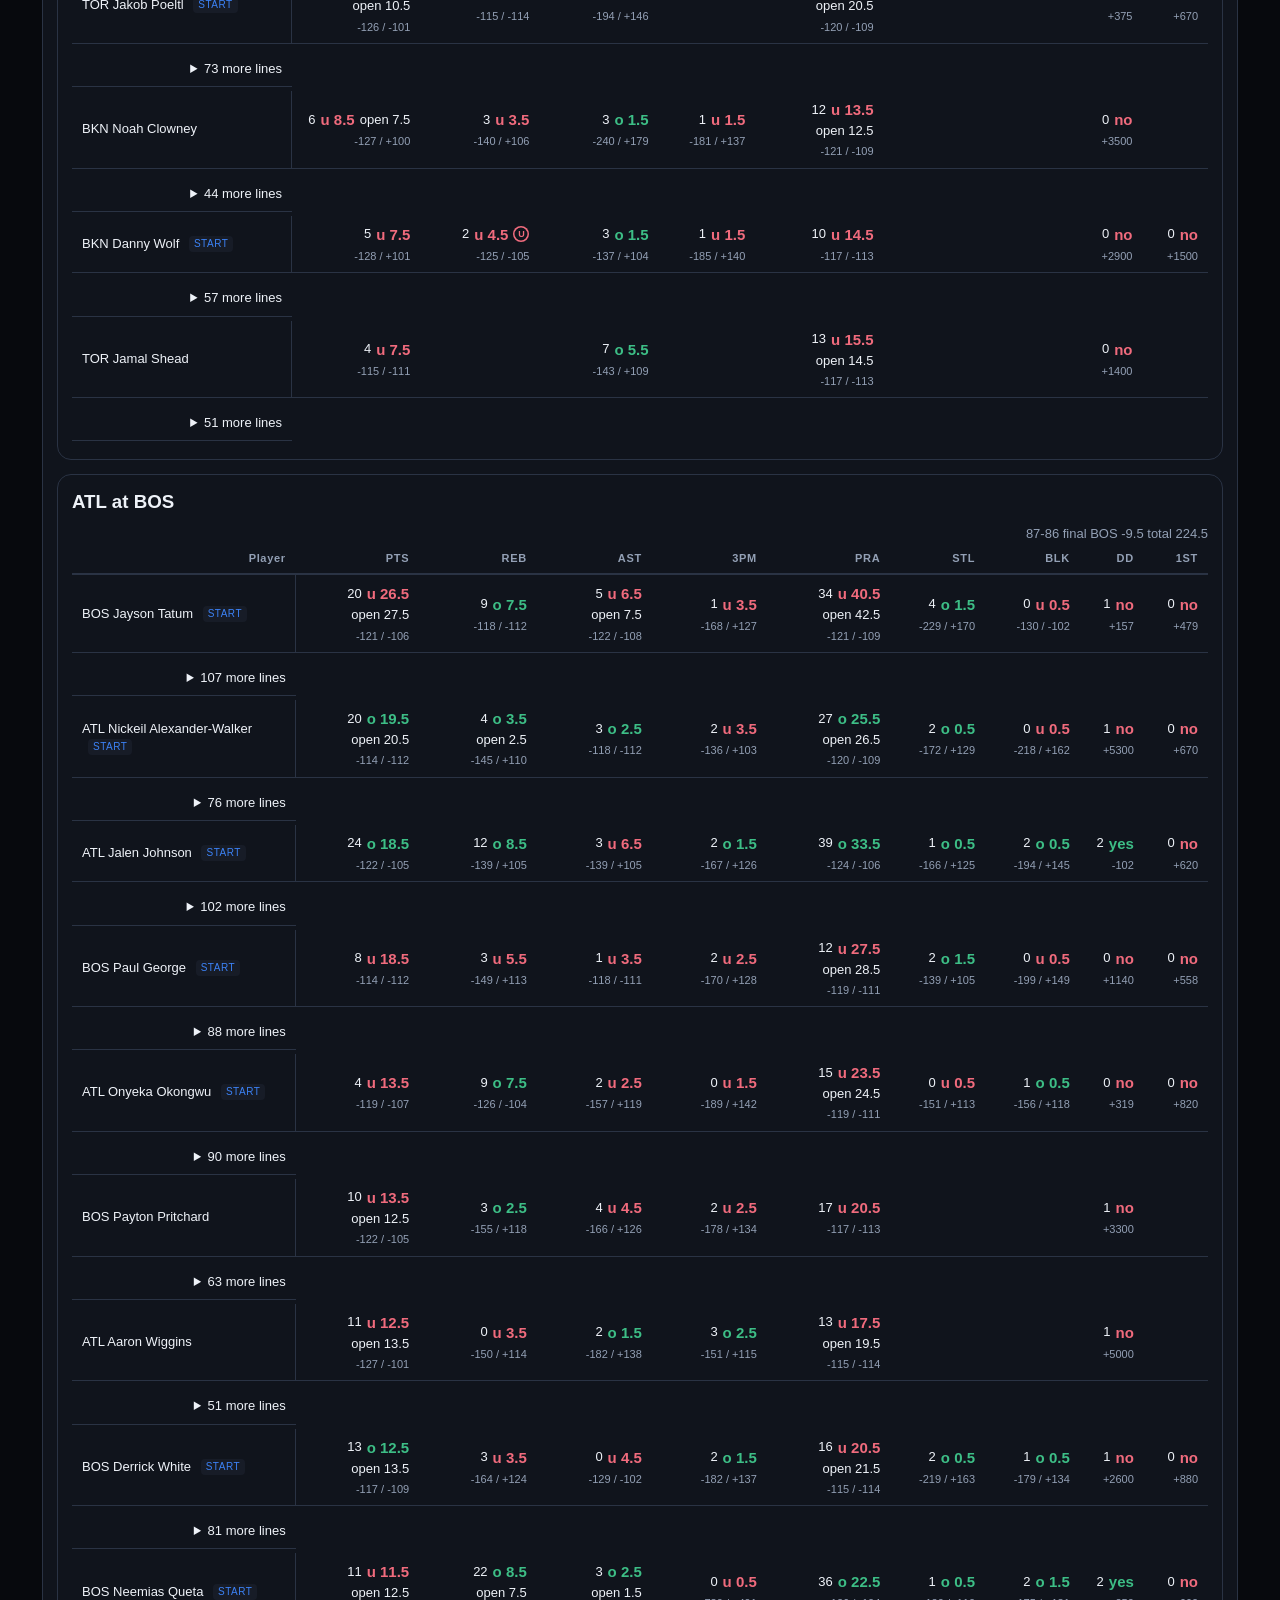
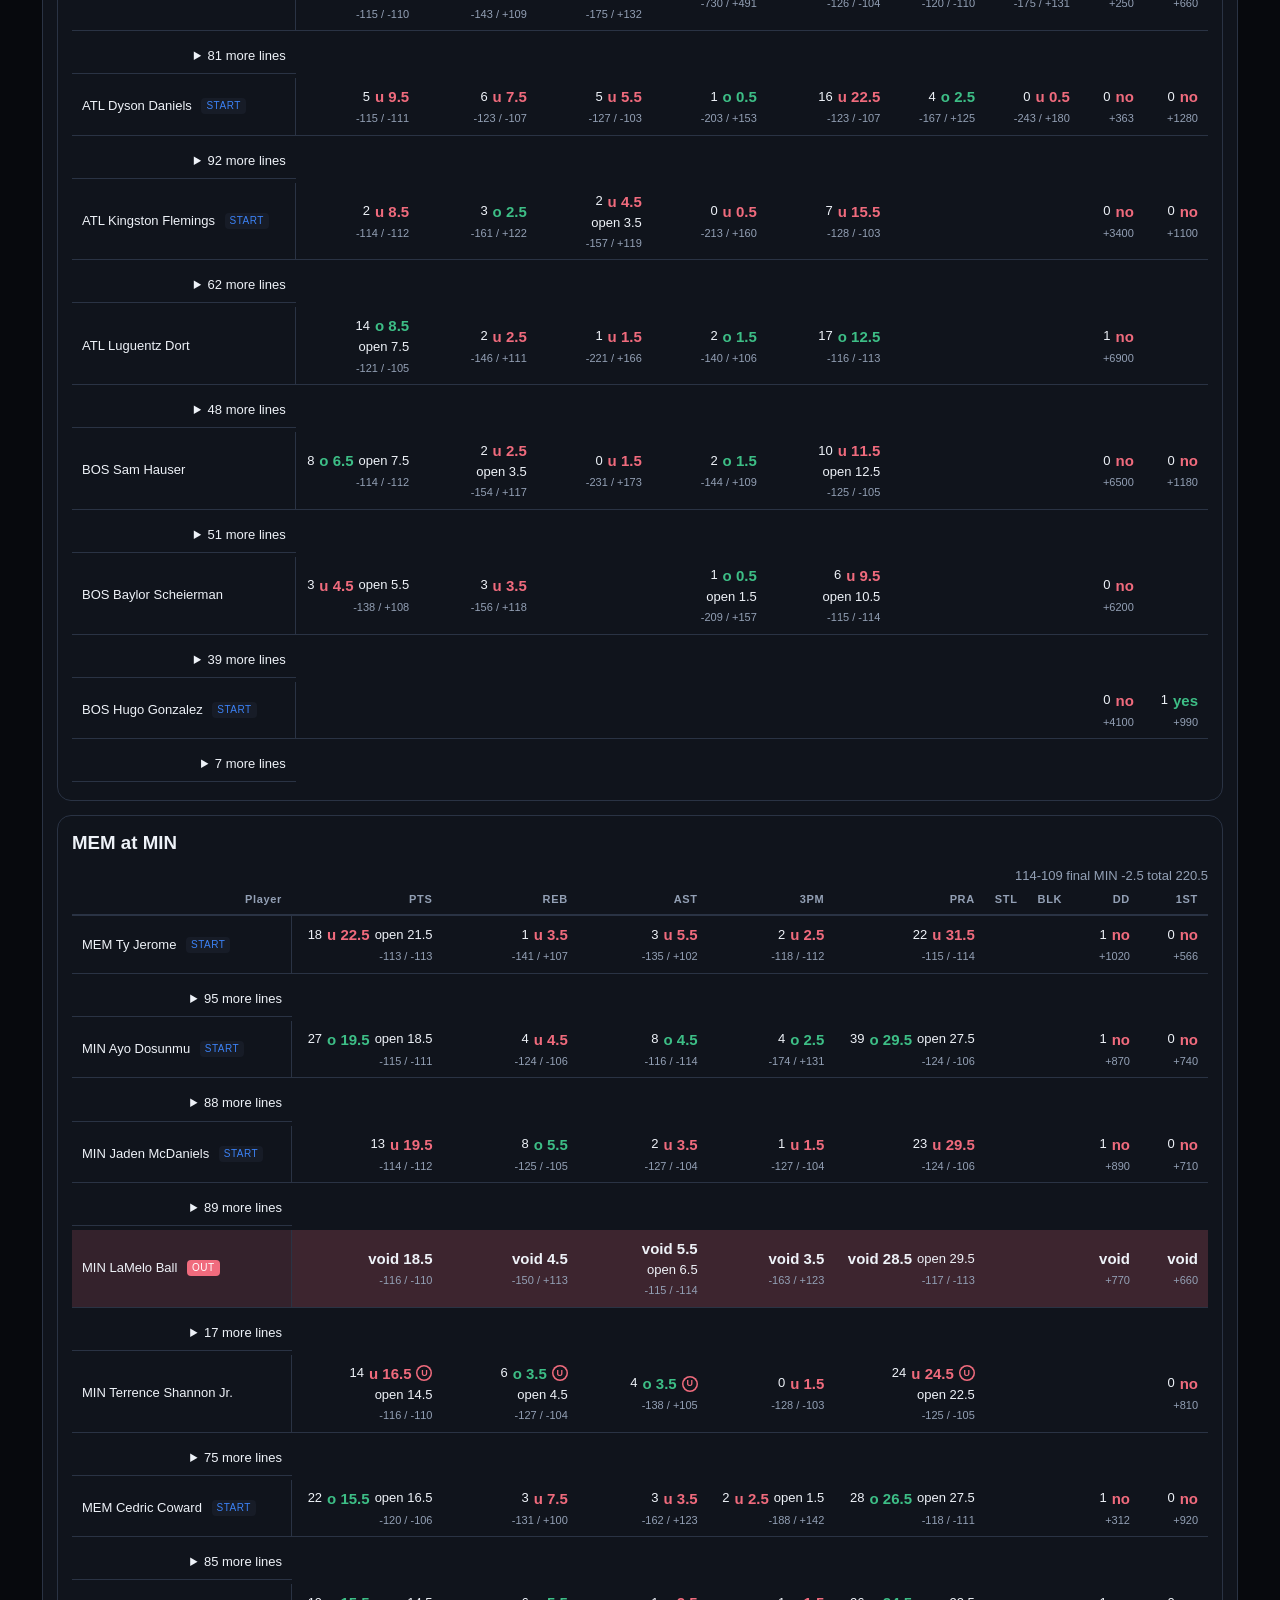
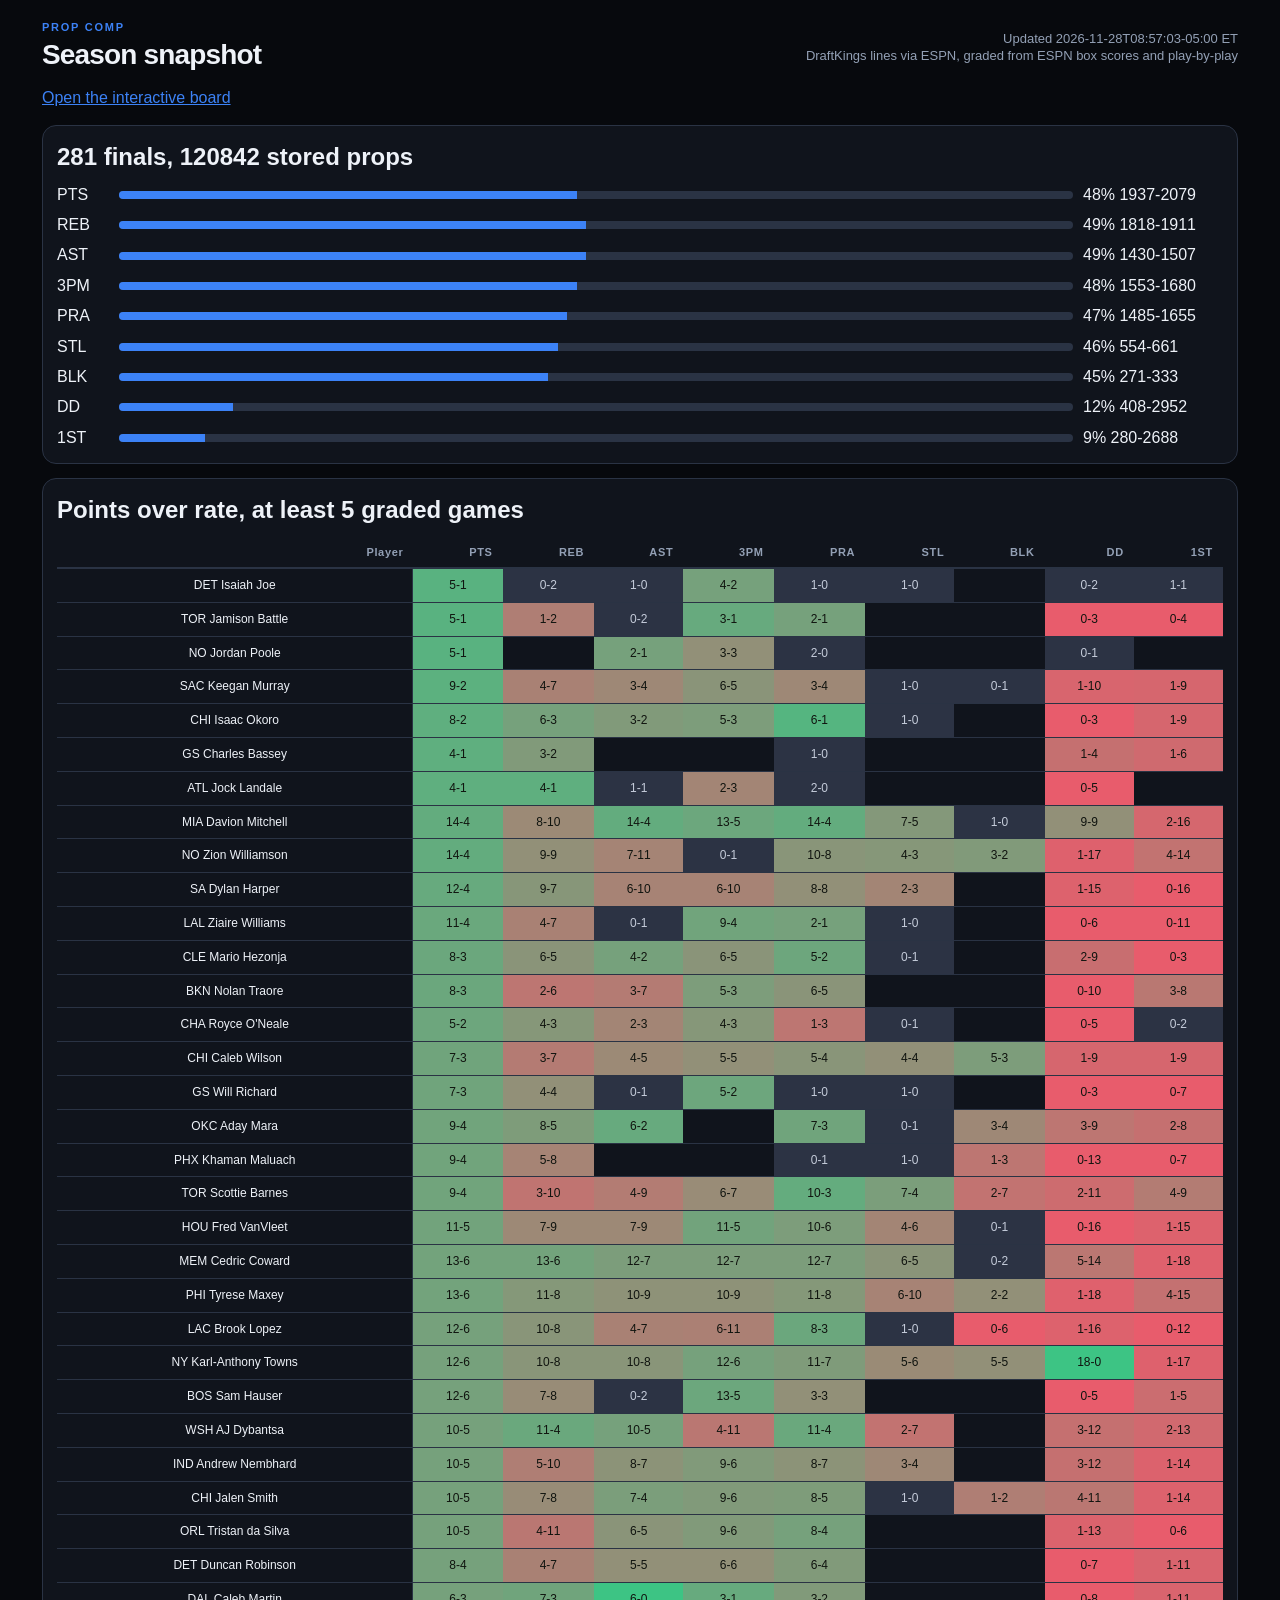
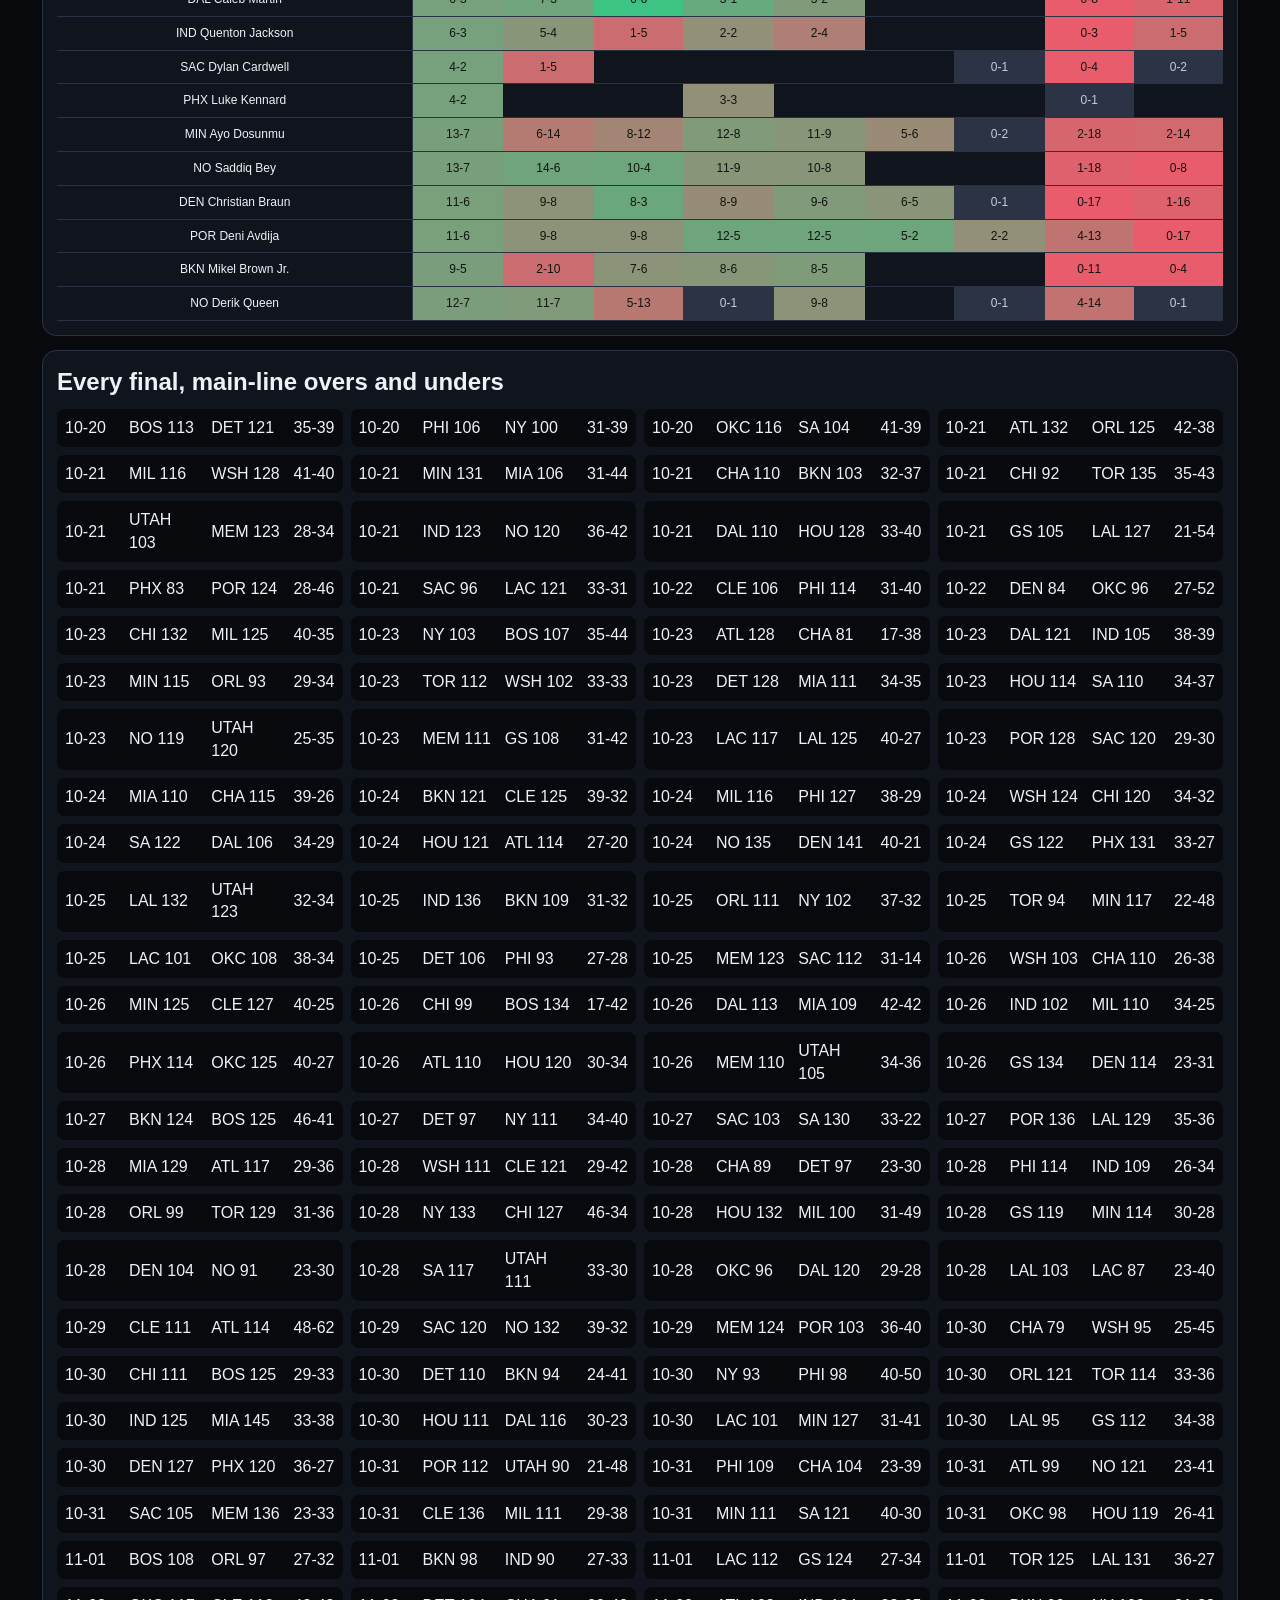
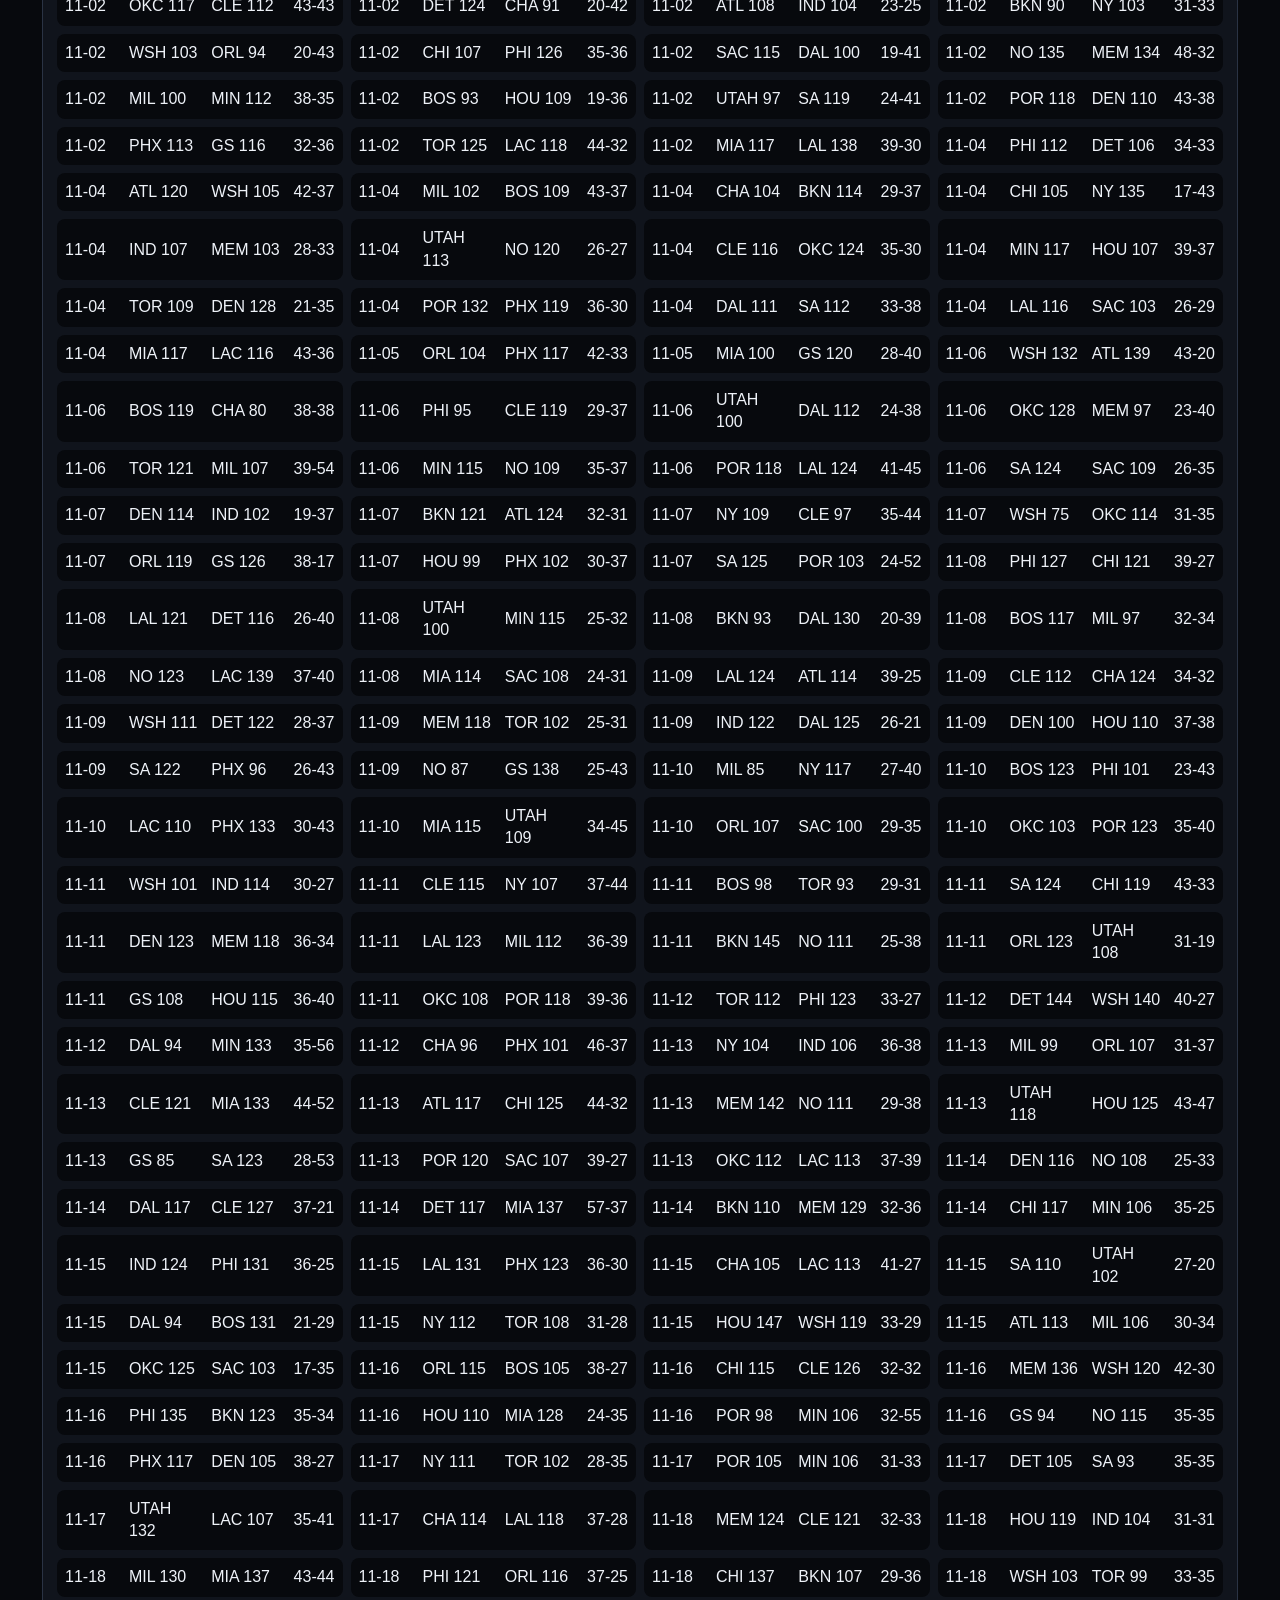
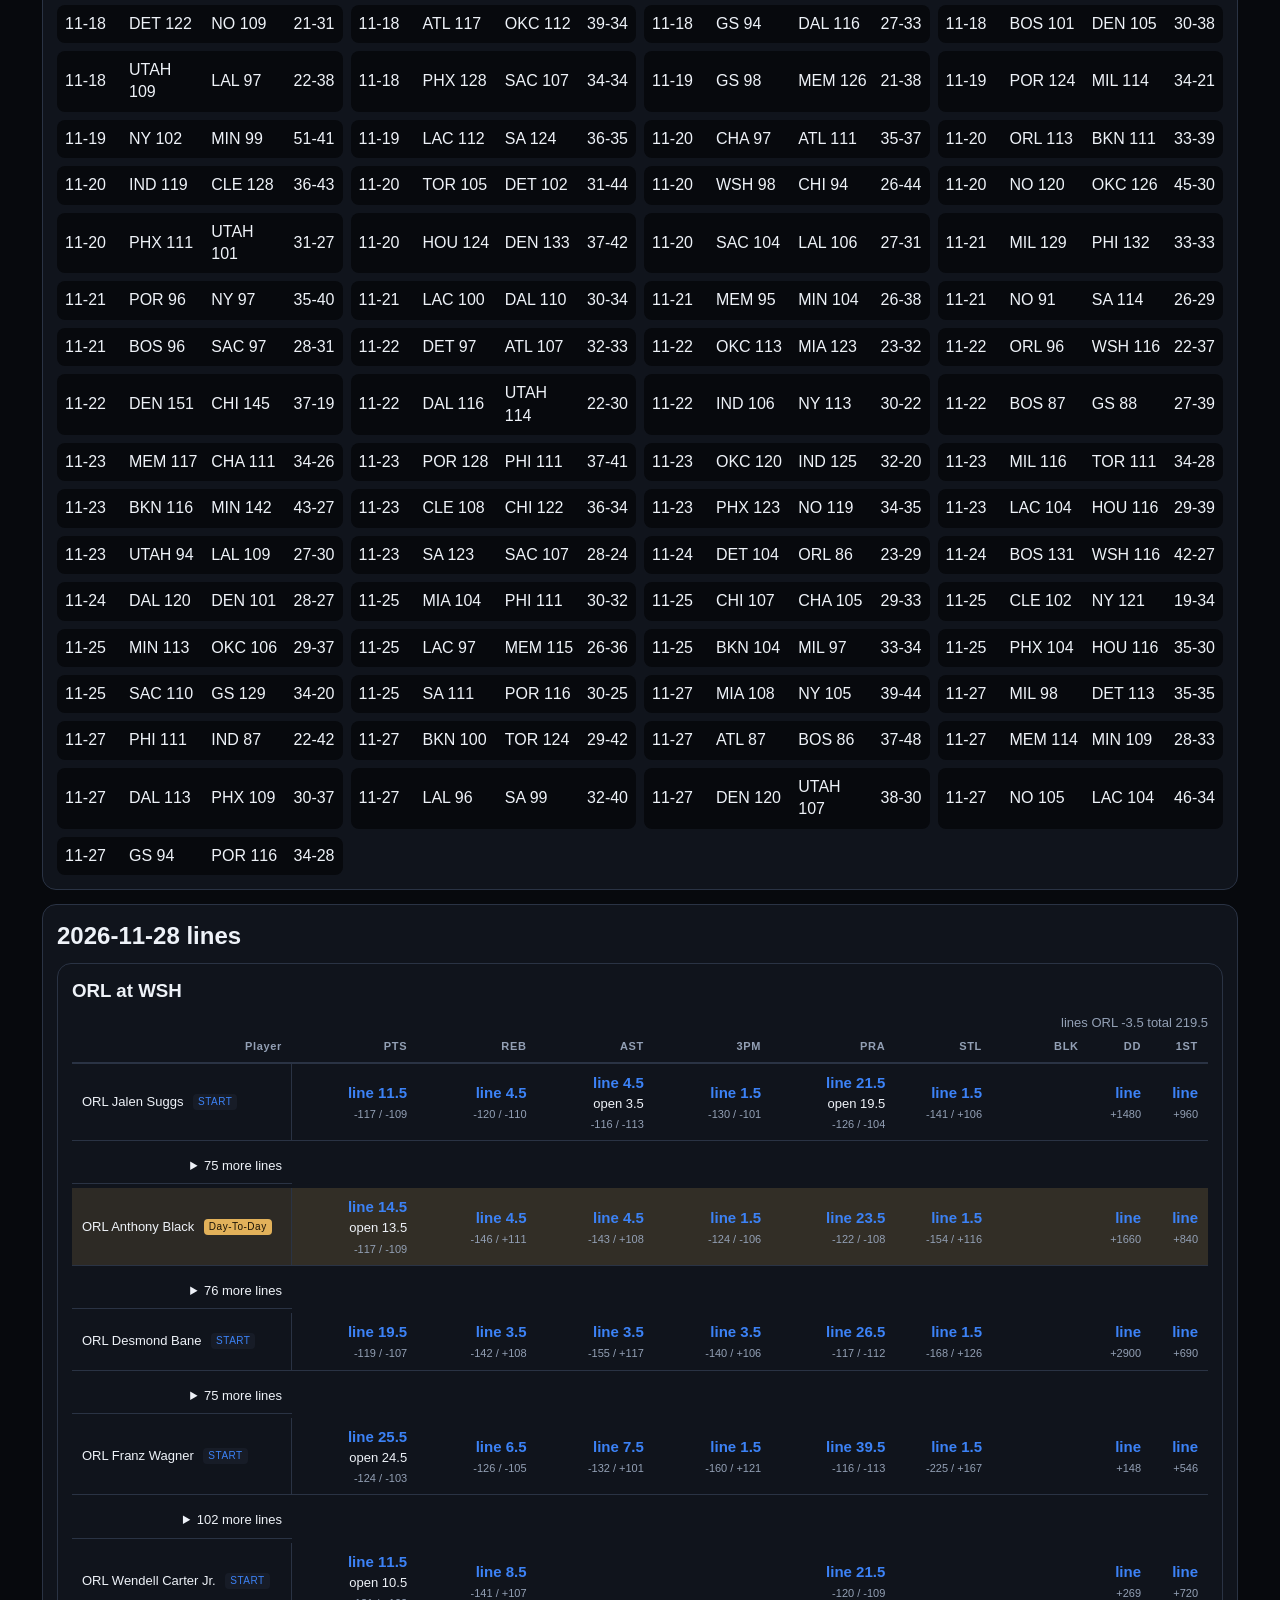
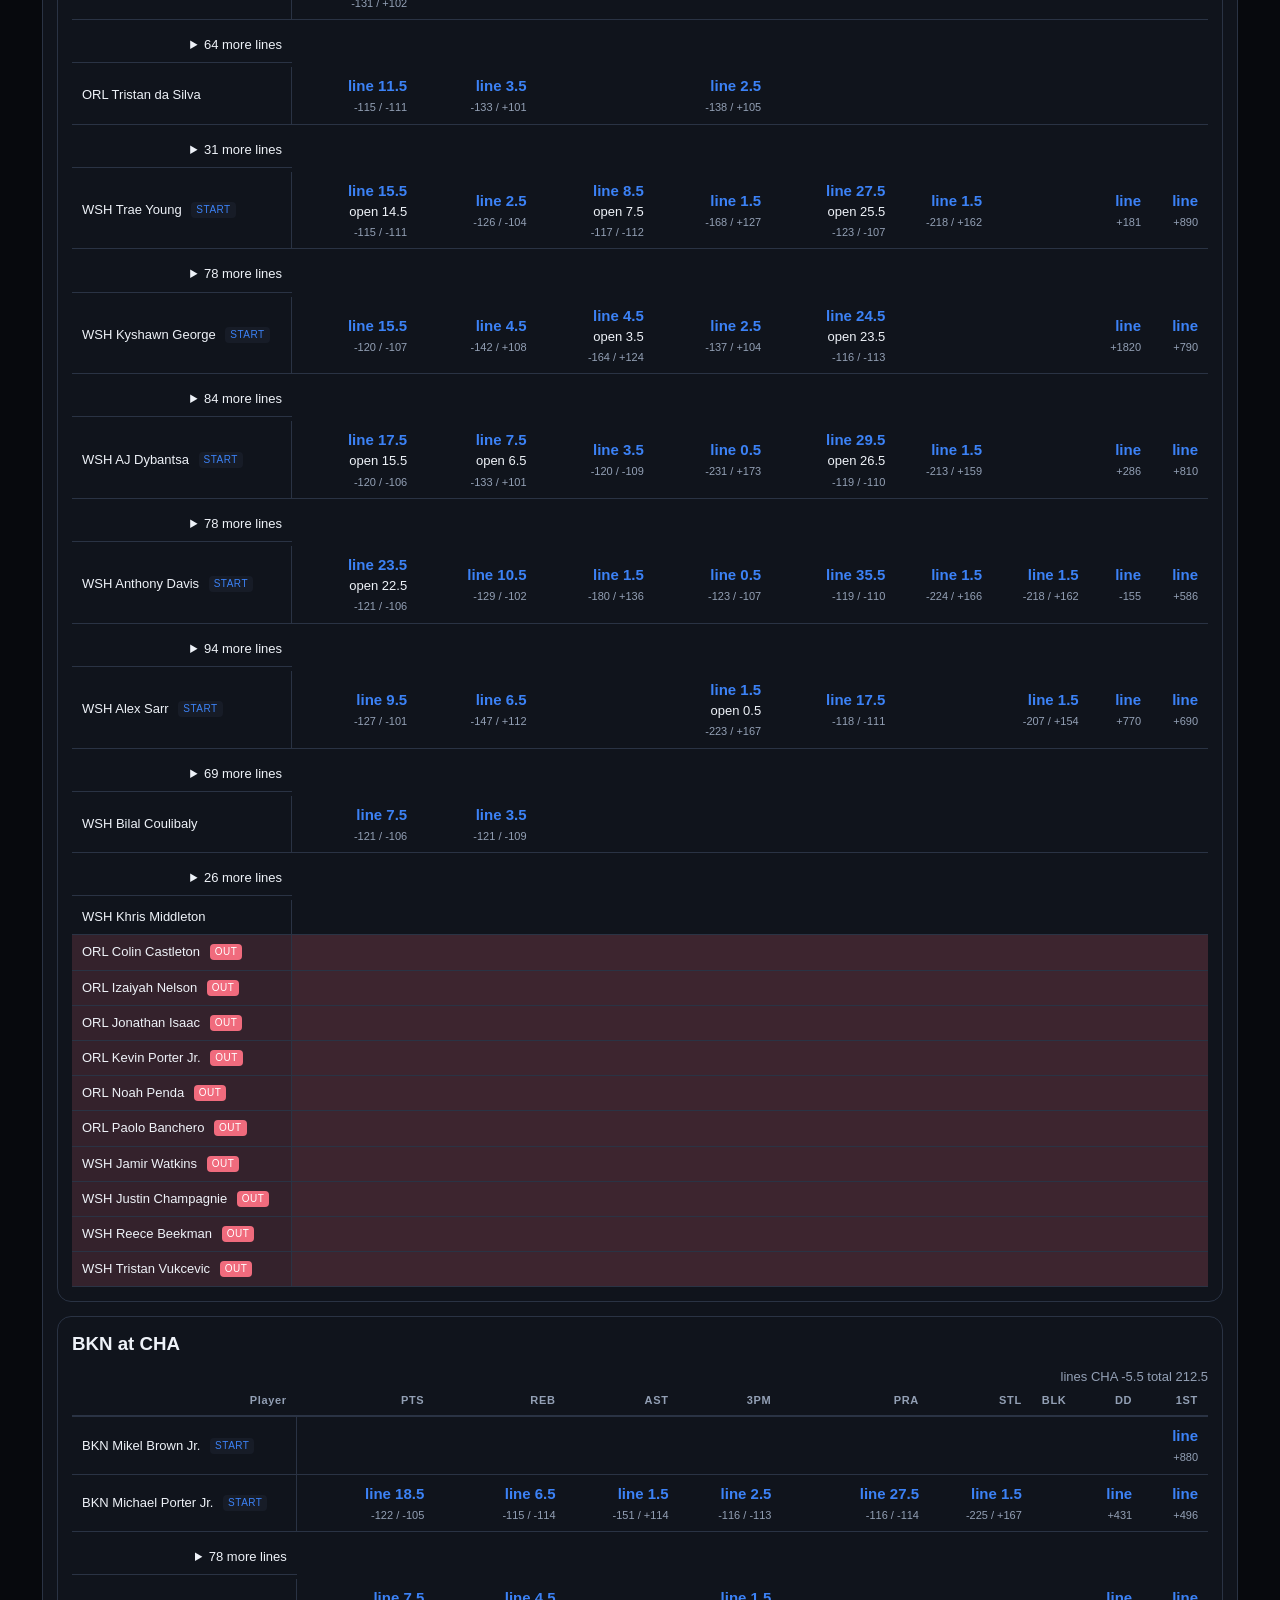
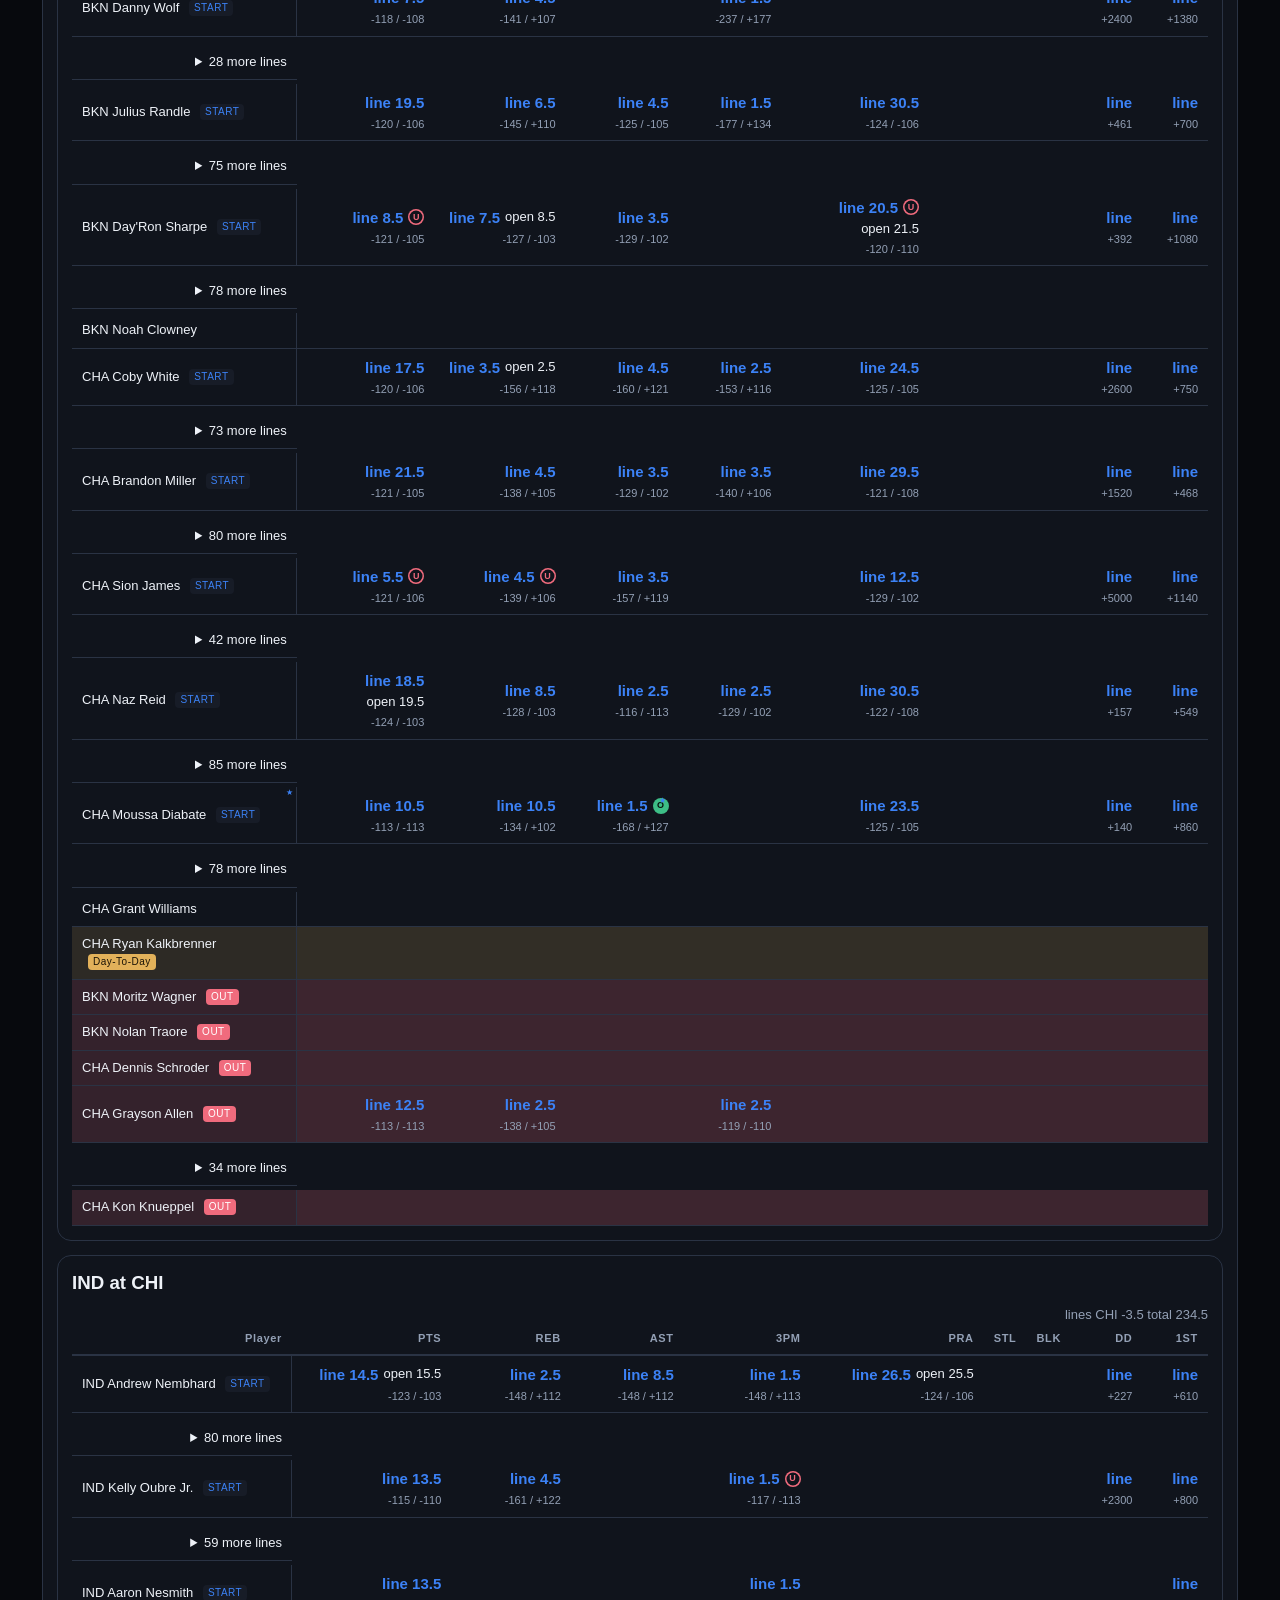
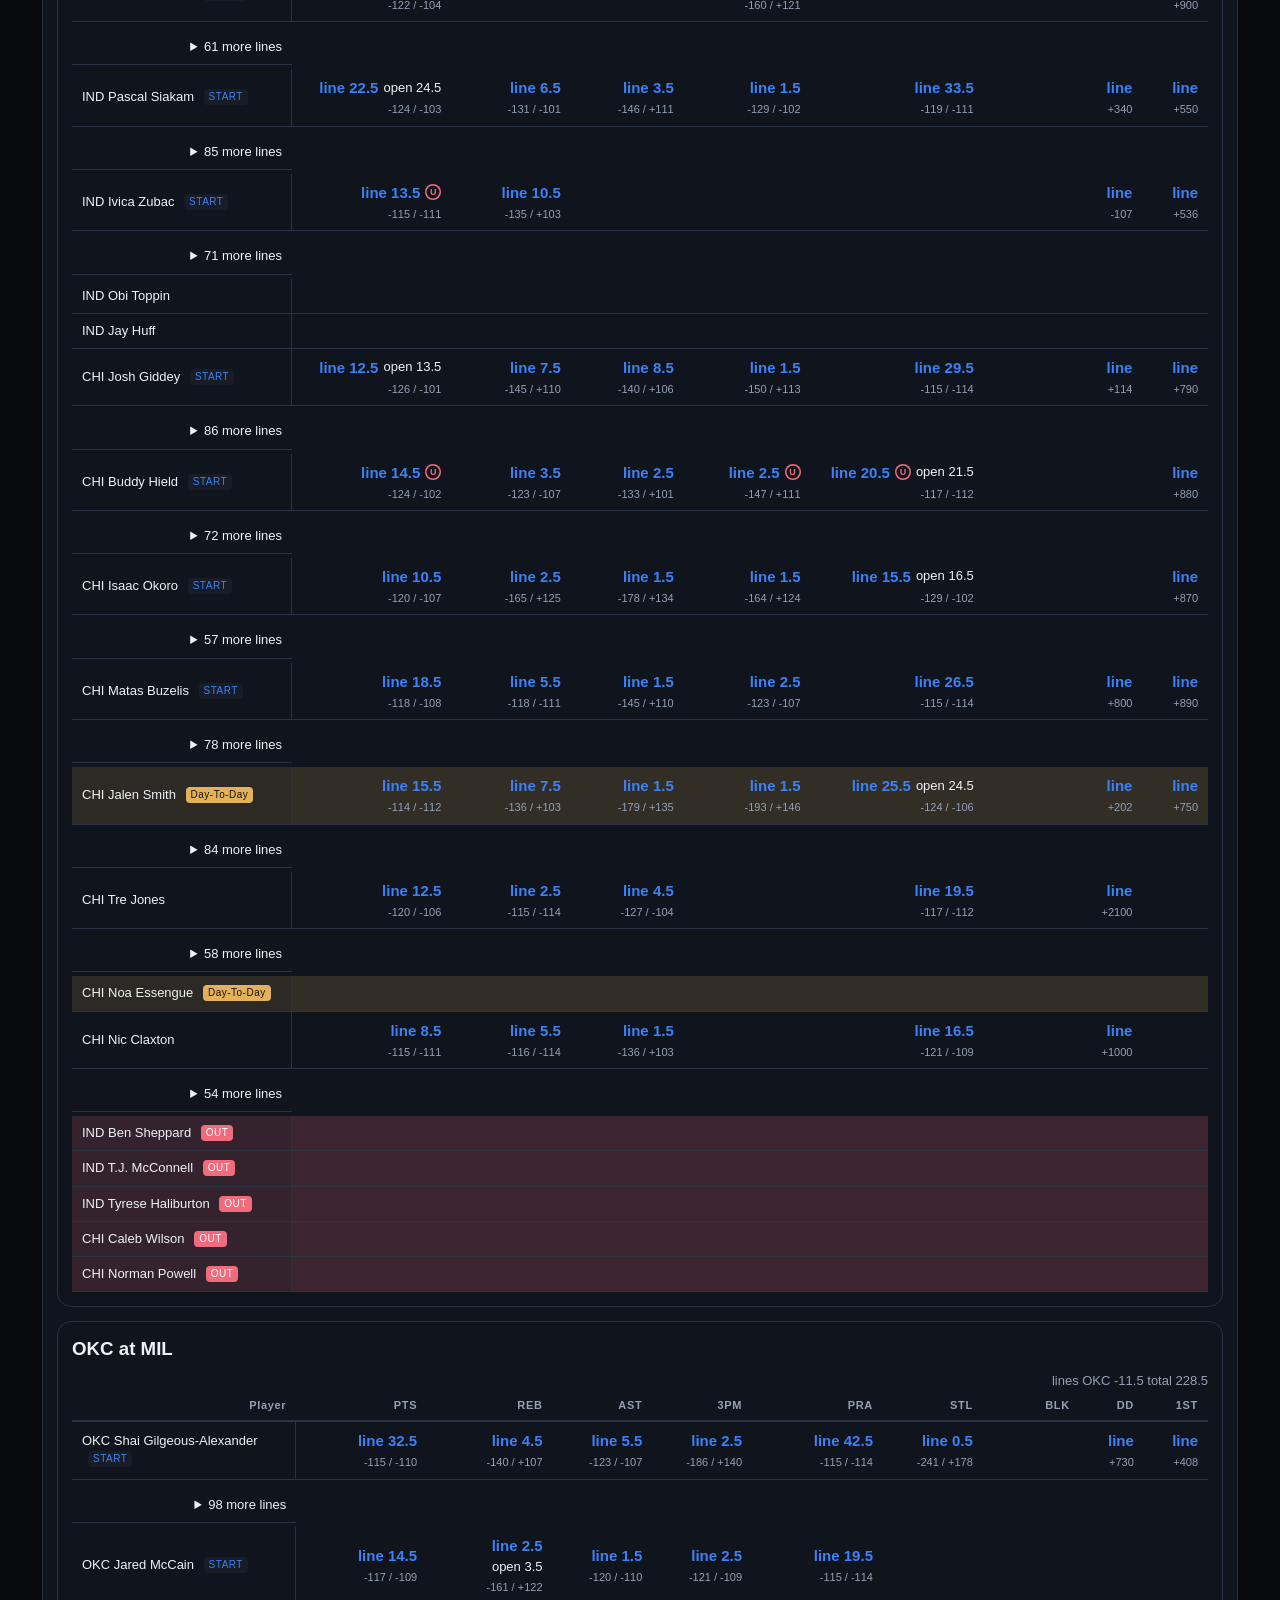
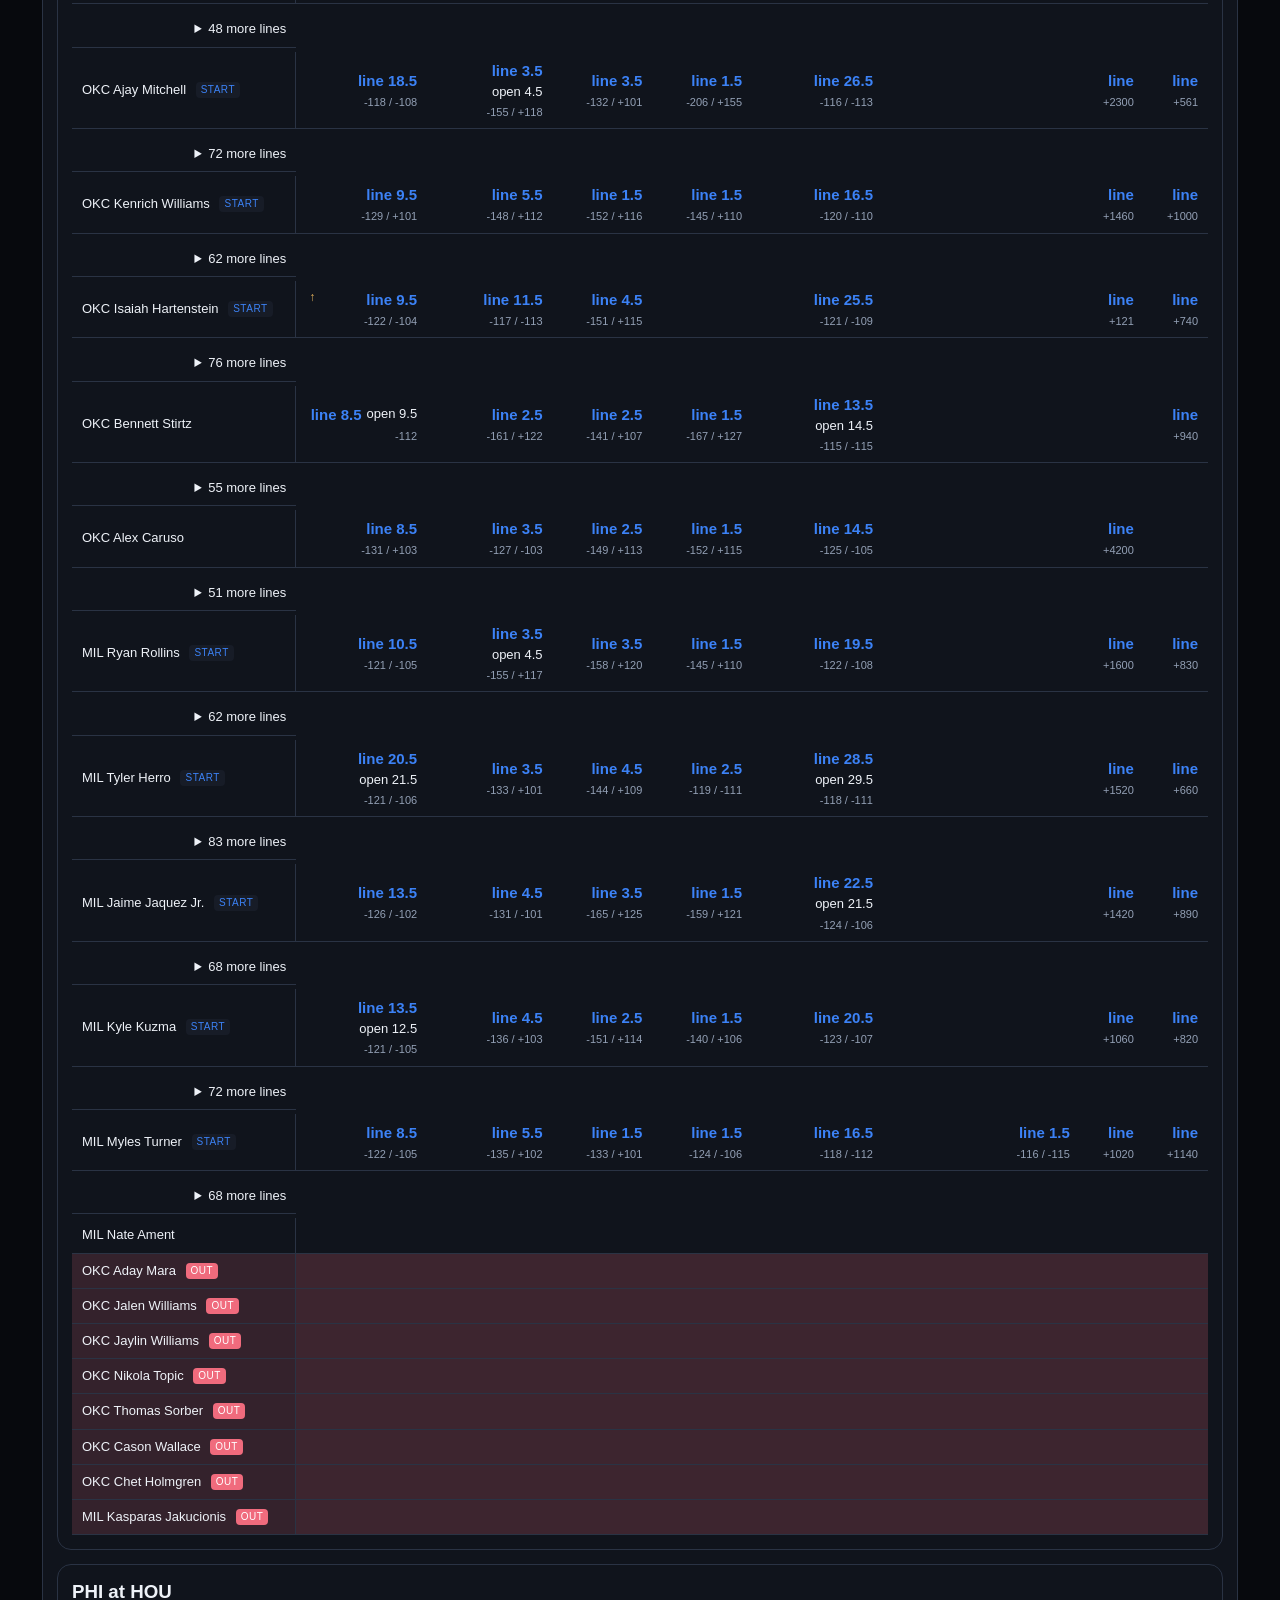
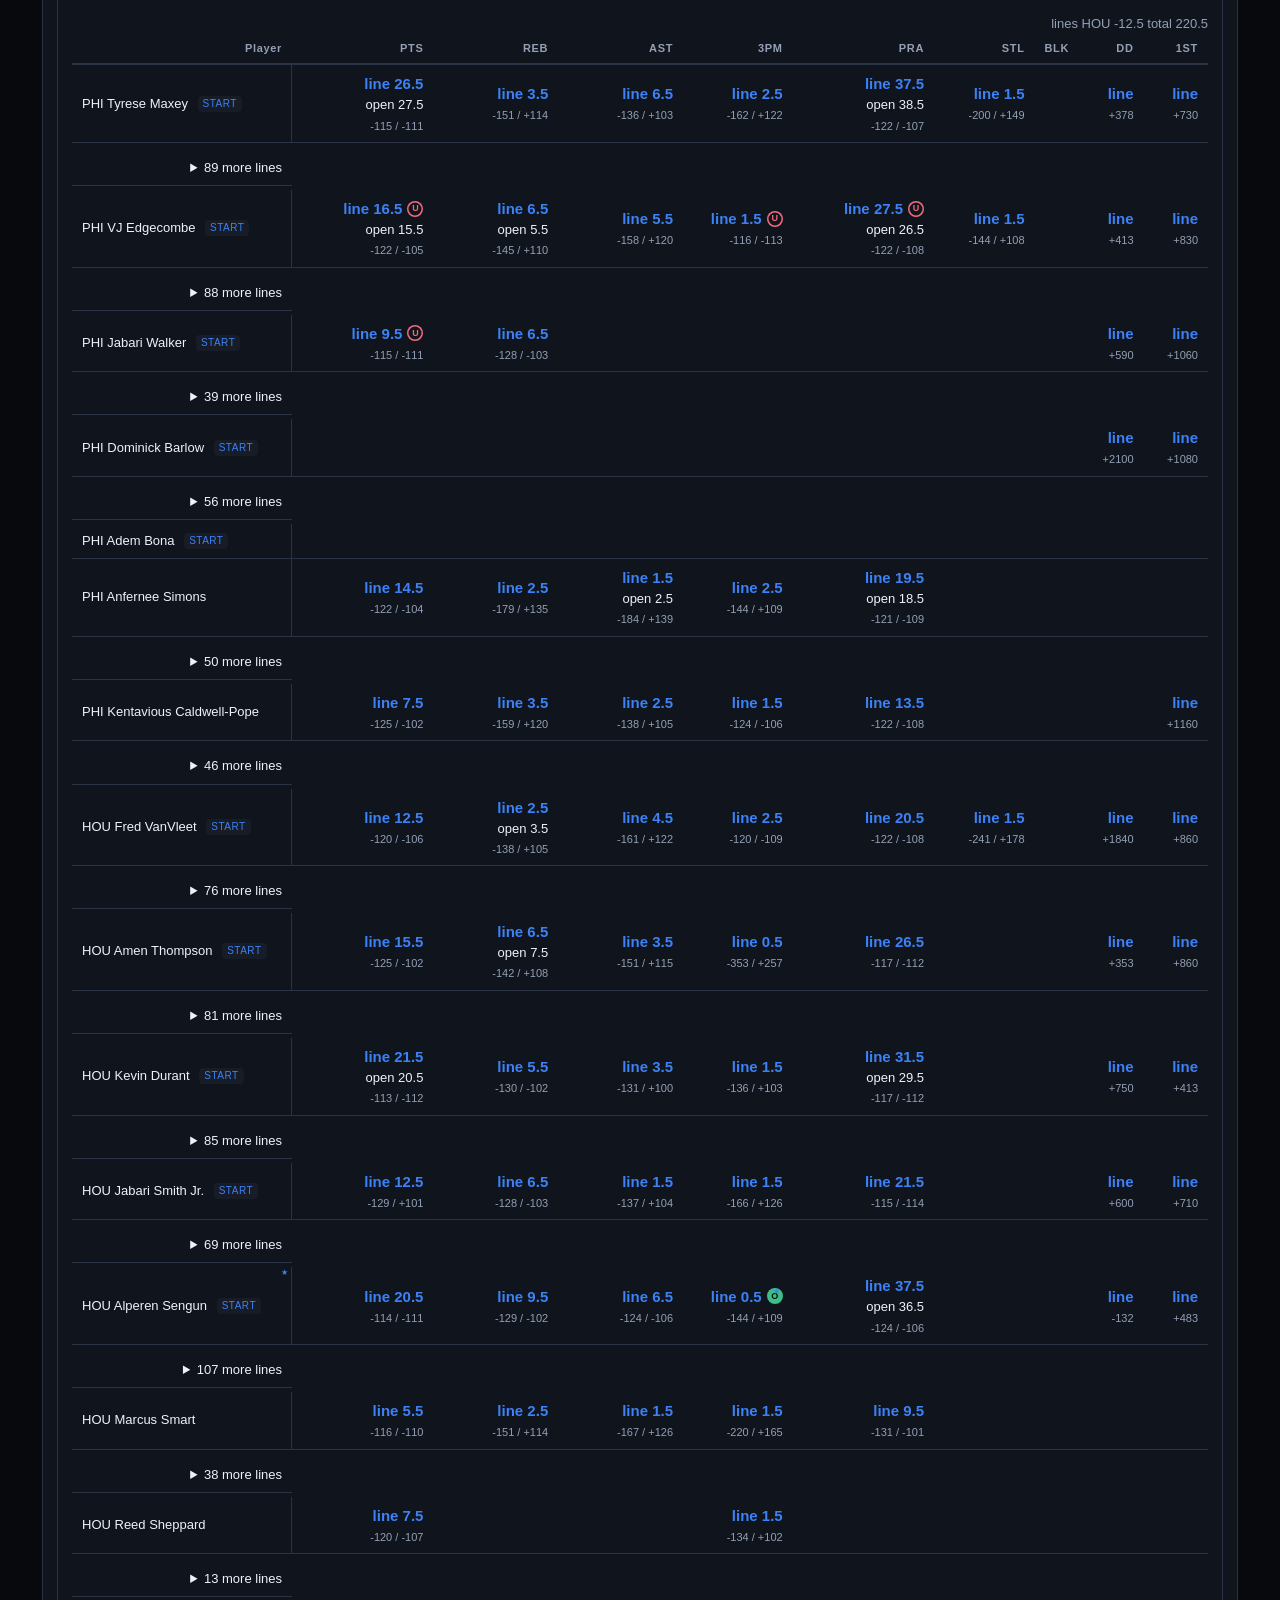
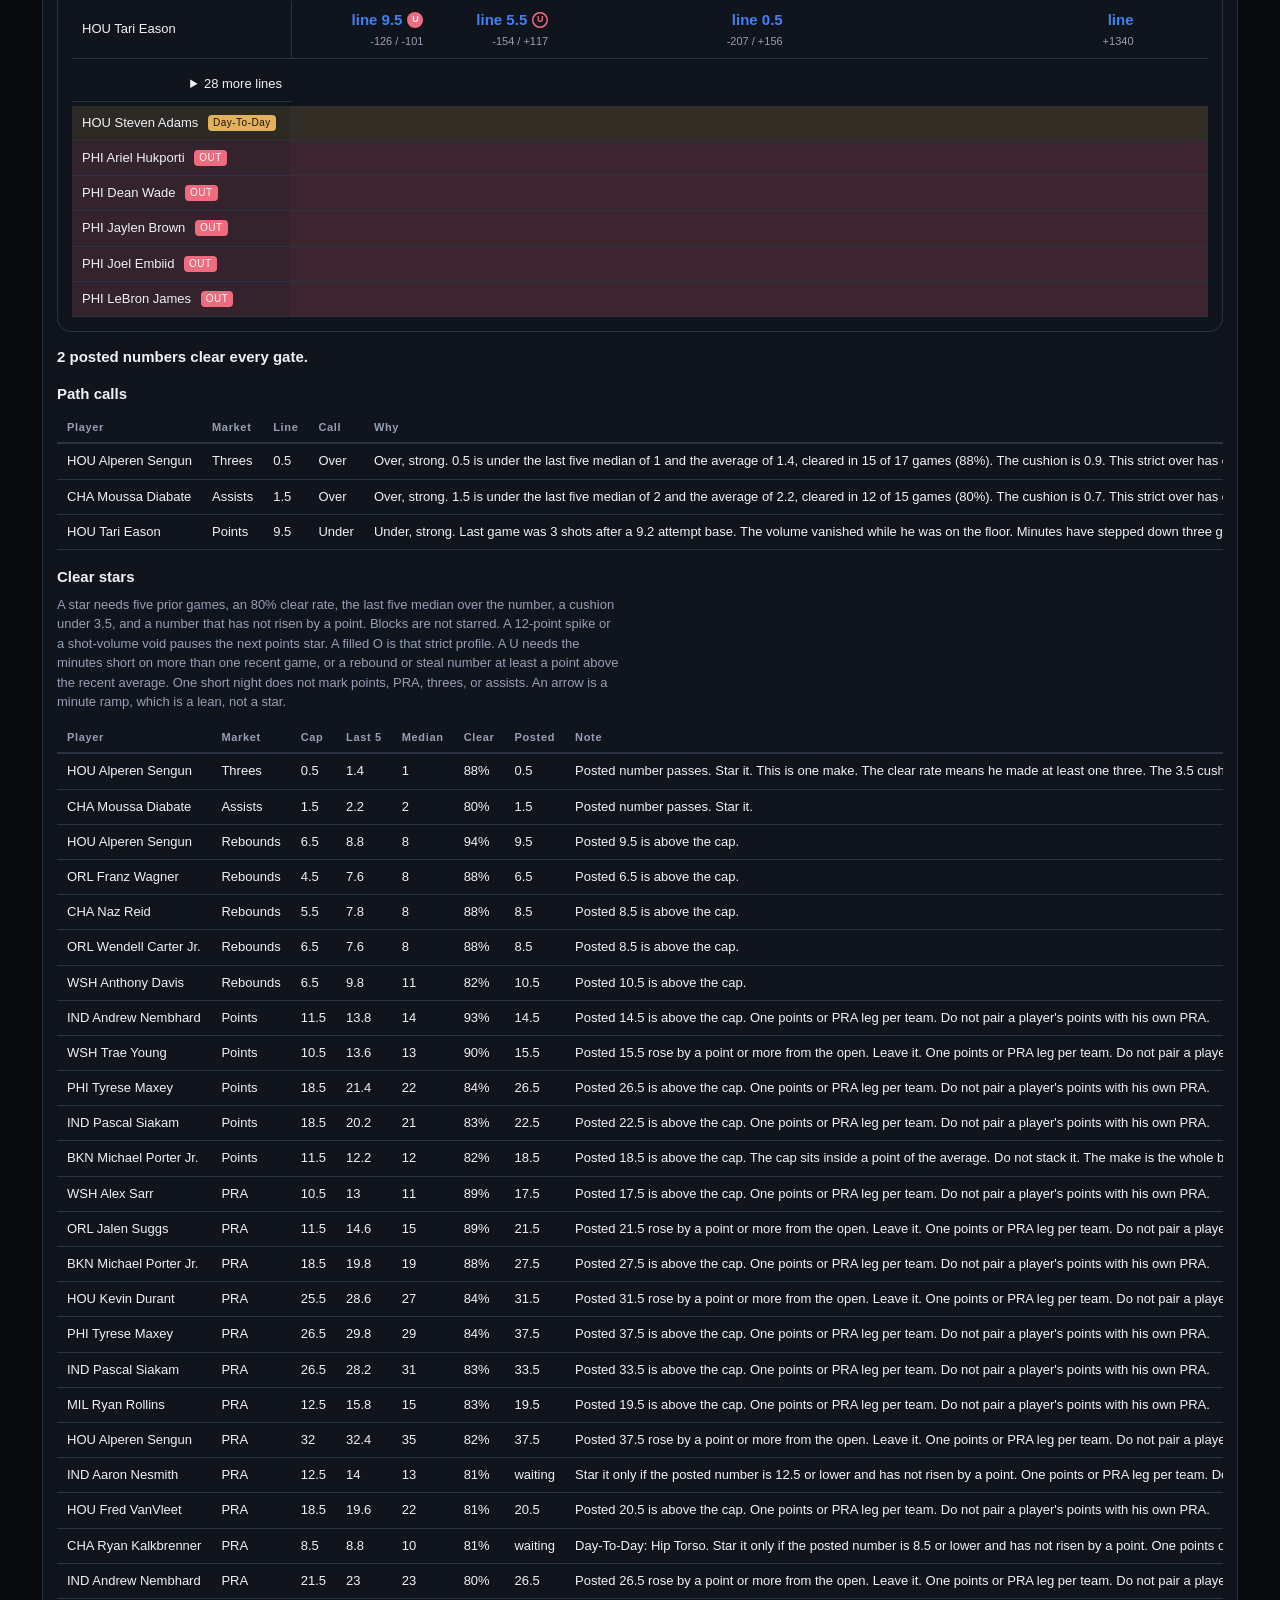
